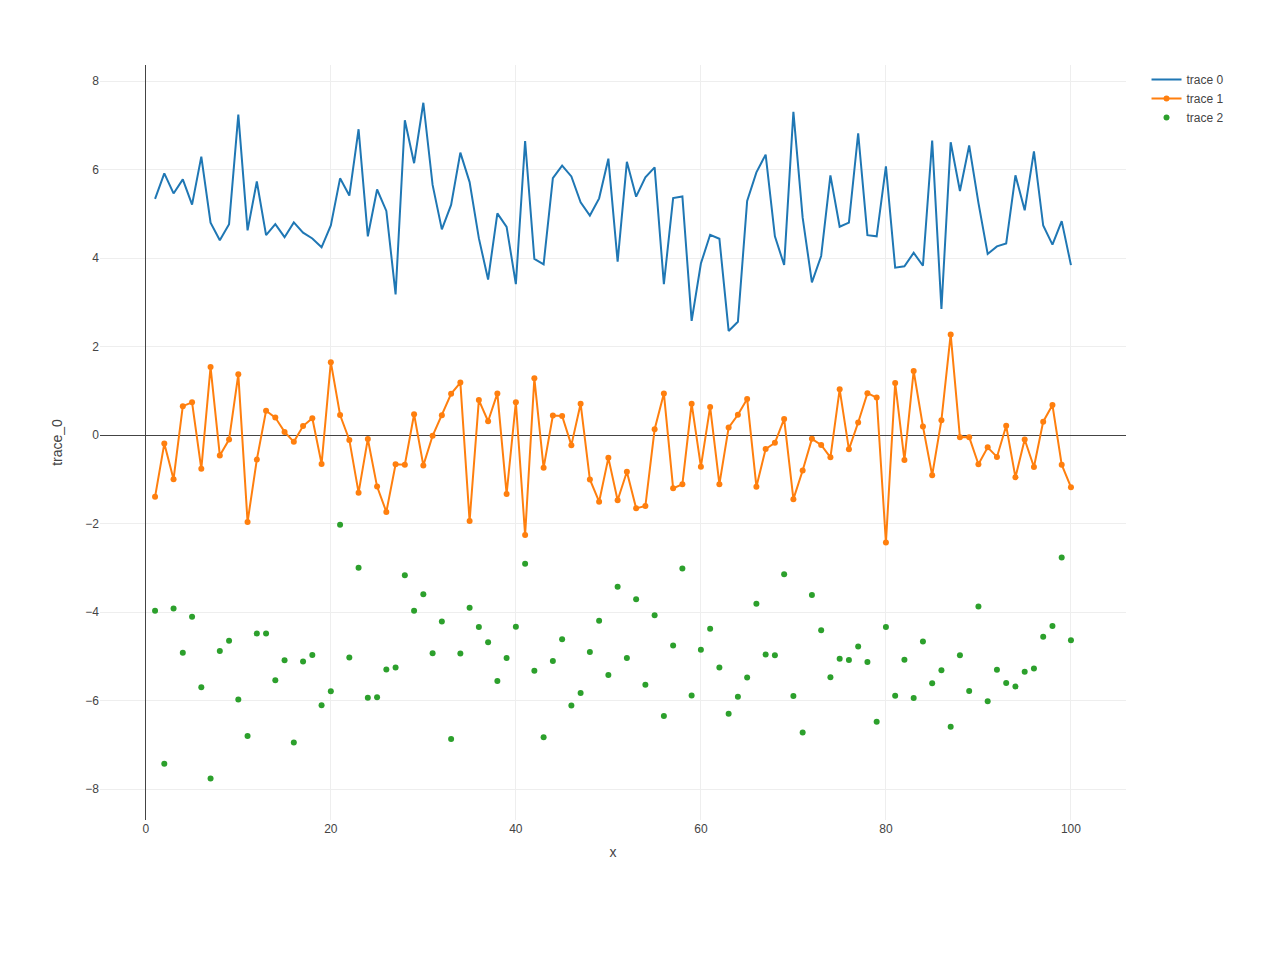
==== plotly.html @ 6e089a5d "last time" ====
<!DOCTYPE html>
<html>
<head>
<meta charset="utf-8" />
<title>plotly</title>
<script>(function() {
  // If window.HTMLWidgets is already defined, then use it; otherwise create a
  // new object. This allows preceding code to set options that affect the
  // initialization process (though none currently exist).
  window.HTMLWidgets = window.HTMLWidgets || {};

  // See if we're running in a viewer pane. If not, we're in a web browser.
  var viewerMode = window.HTMLWidgets.viewerMode =
      /\bviewer_pane=1\b/.test(window.location);

  // See if we're running in Shiny mode. If not, it's a static document.
  // Note that static widgets can appear in both Shiny and static modes, but
  // obviously, Shiny widgets can only appear in Shiny apps/documents.
  var shinyMode = window.HTMLWidgets.shinyMode =
      typeof(window.Shiny) !== "undefined" && !!window.Shiny.outputBindings;

  // We can't count on jQuery being available, so we implement our own
  // version if necessary.
  function querySelectorAll(scope, selector) {
    if (typeof(jQuery) !== "undefined" && scope instanceof jQuery) {
      return scope.find(selector);
    }
    if (scope.querySelectorAll) {
      return scope.querySelectorAll(selector);
    }
  }

  function asArray(value) {
    if (value === null)
      return [];
    if ($.isArray(value))
      return value;
    return [value];
  }

  // Implement jQuery's extend
  function extend(target /*, ... */) {
    if (arguments.length == 1) {
      return target;
    }
    for (var i = 1; i < arguments.length; i++) {
      var source = arguments[i];
      for (var prop in source) {
        if (source.hasOwnProperty(prop)) {
          target[prop] = source[prop];
        }
      }
    }
    return target;
  }

  // IE8 doesn't support Array.forEach.
  function forEach(values, callback, thisArg) {
    if (values.forEach) {
      values.forEach(callback, thisArg);
    } else {
      for (var i = 0; i < values.length; i++) {
        callback.call(thisArg, values[i], i, values);
      }
    }
  }

  // Replaces the specified method with the return value of funcSource.
  //
  // Note that funcSource should not BE the new method, it should be a function
  // that RETURNS the new method. funcSource receives a single argument that is
  // the overridden method, it can be called from the new method. The overridden
  // method can be called like a regular function, it has the target permanently
  // bound to it so "this" will work correctly.
  function overrideMethod(target, methodName, funcSource) {
    var superFunc = target[methodName] || function() {};
    var superFuncBound = function() {
      return superFunc.apply(target, arguments);
    };
    target[methodName] = funcSource(superFuncBound);
  }

  // Add a method to delegator that, when invoked, calls
  // delegatee.methodName. If there is no such method on
  // the delegatee, but there was one on delegator before
  // delegateMethod was called, then the original version
  // is invoked instead.
  // For example:
  //
  // var a = {
  //   method1: function() { console.log('a1'); }
  //   method2: function() { console.log('a2'); }
  // };
  // var b = {
  //   method1: function() { console.log('b1'); }
  // };
  // delegateMethod(a, b, "method1");
  // delegateMethod(a, b, "method2");
  // a.method1();
  // a.method2();
  //
  // The output would be "b1", "a2".
  function delegateMethod(delegator, delegatee, methodName) {
    var inherited = delegator[methodName];
    delegator[methodName] = function() {
      var target = delegatee;
      var method = delegatee[methodName];

      // The method doesn't exist on the delegatee. Instead,
      // call the method on the delegator, if it exists.
      if (!method) {
        target = delegator;
        method = inherited;
      }

      if (method) {
        return method.apply(target, arguments);
      }
    };
  }

  // Implement a vague facsimilie of jQuery's data method
  function elementData(el, name, value) {
    if (arguments.length == 2) {
      return el["htmlwidget_data_" + name];
    } else if (arguments.length == 3) {
      el["htmlwidget_data_" + name] = value;
      return el;
    } else {
      throw new Error("Wrong number of arguments for elementData: " +
        arguments.length);
    }
  }

  // http://stackoverflow.com/questions/3446170/escape-string-for-use-in-javascript-regex
  function escapeRegExp(str) {
    return str.replace(/[\-\[\]\/\{\}\(\)\*\+\?\.\\\^\$\|]/g, "\\$&");
  }

  function hasClass(el, className) {
    var re = new RegExp("\\b" + escapeRegExp(className) + "\\b");
    return re.test(el.className);
  }

  // elements - array (or array-like object) of HTML elements
  // className - class name to test for
  // include - if true, only return elements with given className;
  //   if false, only return elements *without* given className
  function filterByClass(elements, className, include) {
    var results = [];
    for (var i = 0; i < elements.length; i++) {
      if (hasClass(elements[i], className) == include)
        results.push(elements[i]);
    }
    return results;
  }

  function on(obj, eventName, func) {
    if (obj.addEventListener) {
      obj.addEventListener(eventName, func, false);
    } else if (obj.attachEvent) {
      obj.attachEvent(eventName, func);
    }
  }

  function off(obj, eventName, func) {
    if (obj.removeEventListener)
      obj.removeEventListener(eventName, func, false);
    else if (obj.detachEvent) {
      obj.detachEvent(eventName, func);
    }
  }

  // Translate array of values to top/right/bottom/left, as usual with
  // the "padding" CSS property
  // https://developer.mozilla.org/en-US/docs/Web/CSS/padding
  function unpackPadding(value) {
    if (typeof(value) === "number")
      value = [value];
    if (value.length === 1) {
      return {top: value[0], right: value[0], bottom: value[0], left: value[0]};
    }
    if (value.length === 2) {
      return {top: value[0], right: value[1], bottom: value[0], left: value[1]};
    }
    if (value.length === 3) {
      return {top: value[0], right: value[1], bottom: value[2], left: value[1]};
    }
    if (value.length === 4) {
      return {top: value[0], right: value[1], bottom: value[2], left: value[3]};
    }
  }

  // Convert an unpacked padding object to a CSS value
  function paddingToCss(paddingObj) {
    return paddingObj.top + "px " + paddingObj.right + "px " + paddingObj.bottom + "px " + paddingObj.left + "px";
  }

  // Makes a number suitable for CSS
  function px(x) {
    if (typeof(x) === "number")
      return x + "px";
    else
      return x;
  }

  // Retrieves runtime widget sizing information for an element.
  // The return value is either null, or an object with fill, padding,
  // defaultWidth, defaultHeight fields.
  function sizingPolicy(el) {
    var sizingEl = document.querySelector("script[data-for='" + el.id + "'][type='application/htmlwidget-sizing']");
    if (!sizingEl)
      return null;
    var sp = JSON.parse(sizingEl.textContent || sizingEl.text || "{}");
    if (viewerMode) {
      return sp.viewer;
    } else {
      return sp.browser;
    }
  }

  // @param tasks Array of strings (or falsy value, in which case no-op).
  //   Each element must be a valid JavaScript expression that yields a
  //   function. Or, can be an array of objects with "code" and "data"
  //   properties; in this case, the "code" property should be a string
  //   of JS that's an expr that yields a function, and "data" should be
  //   an object that will be added as an additional argument when that
  //   function is called.
  // @param target The object that will be "this" for each function
  //   execution.
  // @param args Array of arguments to be passed to the functions. (The
  //   same arguments will be passed to all functions.)
  function evalAndRun(tasks, target, args) {
    if (tasks) {
      forEach(tasks, function(task) {
        var theseArgs = args;
        if (typeof(task) === "object") {
          theseArgs = theseArgs.concat([task.data]);
          task = task.code;
        }
        var taskFunc = tryEval(task);
        if (typeof(taskFunc) !== "function") {
          throw new Error("Task must be a function! Source:\n" + task);
        }
        taskFunc.apply(target, theseArgs);
      });
    }
  }

  // Attempt eval() both with and without enclosing in parentheses.
  // Note that enclosing coerces a function declaration into
  // an expression that eval() can parse
  // (otherwise, a SyntaxError is thrown)
  function tryEval(code) {
    var result = null;
    try {
      result = eval(code);
    } catch(error) {
      if (!error instanceof SyntaxError) {
        throw error;
      }
      try {
        result = eval("(" + code + ")");
      } catch(e) {
        if (e instanceof SyntaxError) {
          throw error;
        } else {
          throw e;
        }
      }
    }
    return result;
  }

  function initSizing(el) {
    var sizing = sizingPolicy(el);
    if (!sizing)
      return;

    var cel = document.getElementById("htmlwidget_container");
    if (!cel)
      return;

    if (typeof(sizing.padding) !== "undefined") {
      document.body.style.margin = "0";
      document.body.style.padding = paddingToCss(unpackPadding(sizing.padding));
    }

    if (sizing.fill) {
      document.body.style.overflow = "hidden";
      document.body.style.width = "100%";
      document.body.style.height = "100%";
      document.documentElement.style.width = "100%";
      document.documentElement.style.height = "100%";
      if (cel) {
        cel.style.position = "absolute";
        var pad = unpackPadding(sizing.padding);
        cel.style.top = pad.top + "px";
        cel.style.right = pad.right + "px";
        cel.style.bottom = pad.bottom + "px";
        cel.style.left = pad.left + "px";
        el.style.width = "100%";
        el.style.height = "100%";
      }

      return {
        getWidth: function() { return cel.offsetWidth; },
        getHeight: function() { return cel.offsetHeight; }
      };

    } else {
      el.style.width = px(sizing.width);
      el.style.height = px(sizing.height);

      return {
        getWidth: function() { return el.offsetWidth; },
        getHeight: function() { return el.offsetHeight; }
      };
    }
  }

  // Default implementations for methods
  var defaults = {
    find: function(scope) {
      return querySelectorAll(scope, "." + this.name);
    },
    renderError: function(el, err) {
      var $el = $(el);

      this.clearError(el);

      // Add all these error classes, as Shiny does
      var errClass = "shiny-output-error";
      if (err.type !== null) {
        // use the classes of the error condition as CSS class names
        errClass = errClass + " " + $.map(asArray(err.type), function(type) {
          return errClass + "-" + type;
        }).join(" ");
      }
      errClass = errClass + " htmlwidgets-error";

      // Is el inline or block? If inline or inline-block, just display:none it
      // and add an inline error.
      var display = $el.css("display");
      $el.data("restore-display-mode", display);

      if (display === "inline" || display === "inline-block") {
        $el.hide();
        if (err.message !== "") {
          var errorSpan = $("<span>").addClass(errClass);
          errorSpan.text(err.message);
          $el.after(errorSpan);
        }
      } else if (display === "block") {
        // If block, add an error just after the el, set visibility:none on the
        // el, and position the error to be on top of the el.
        // Mark it with a unique ID and CSS class so we can remove it later.
        $el.css("visibility", "hidden");
        if (err.message !== "") {
          var errorDiv = $("<div>").addClass(errClass).css("position", "absolute")
            .css("top", el.offsetTop)
            .css("left", el.offsetLeft)
            // setting width can push out the page size, forcing otherwise
            // unnecessary scrollbars to appear and making it impossible for
            // the element to shrink; so use max-width instead
            .css("maxWidth", el.offsetWidth)
            .css("height", el.offsetHeight);
          errorDiv.text(err.message);
          $el.after(errorDiv);

          // Really dumb way to keep the size/position of the error in sync with
          // the parent element as the window is resized or whatever.
          var intId = setInterval(function() {
            if (!errorDiv[0].parentElement) {
              clearInterval(intId);
              return;
            }
            errorDiv
              .css("top", el.offsetTop)
              .css("left", el.offsetLeft)
              .css("maxWidth", el.offsetWidth)
              .css("height", el.offsetHeight);
          }, 500);
        }
      }
    },
    clearError: function(el) {
      var $el = $(el);
      var display = $el.data("restore-display-mode");
      $el.data("restore-display-mode", null);

      if (display === "inline" || display === "inline-block") {
        if (display)
          $el.css("display", display);
        $(el.nextSibling).filter(".htmlwidgets-error").remove();
      } else if (display === "block"){
        $el.css("visibility", "inherit");
        $(el.nextSibling).filter(".htmlwidgets-error").remove();
      }
    },
    sizing: {}
  };

  // Called by widget bindings to register a new type of widget. The definition
  // object can contain the following properties:
  // - name (required) - A string indicating the binding name, which will be
  //   used by default as the CSS classname to look for.
  // - initialize (optional) - A function(el) that will be called once per
  //   widget element; if a value is returned, it will be passed as the third
  //   value to renderValue.
  // - renderValue (required) - A function(el, data, initValue) that will be
  //   called with data. Static contexts will cause this to be called once per
  //   element; Shiny apps will cause this to be called multiple times per
  //   element, as the data changes.
  window.HTMLWidgets.widget = function(definition) {
    if (!definition.name) {
      throw new Error("Widget must have a name");
    }
    if (!definition.type) {
      throw new Error("Widget must have a type");
    }
    // Currently we only support output widgets
    if (definition.type !== "output") {
      throw new Error("Unrecognized widget type '" + definition.type + "'");
    }
    // TODO: Verify that .name is a valid CSS classname

    // Support new-style instance-bound definitions. Old-style class-bound
    // definitions have one widget "object" per widget per type/class of
    // widget; the renderValue and resize methods on such widget objects
    // take el and instance arguments, because the widget object can't
    // store them. New-style instance-bound definitions have one widget
    // object per widget instance; the definition that's passed in doesn't
    // provide renderValue or resize methods at all, just the single method
    //   factory(el, width, height)
    // which returns an object that has renderValue(x) and resize(w, h).
    // This enables a far more natural programming style for the widget
    // author, who can store per-instance state using either OO-style
    // instance fields or functional-style closure variables (I guess this
    // is in contrast to what can only be called C-style pseudo-OO which is
    // what we required before).
    if (definition.factory) {
      definition = createLegacyDefinitionAdapter(definition);
    }

    if (!definition.renderValue) {
      throw new Error("Widget must have a renderValue function");
    }

    // For static rendering (non-Shiny), use a simple widget registration
    // scheme. We also use this scheme for Shiny apps/documents that also
    // contain static widgets.
    window.HTMLWidgets.widgets = window.HTMLWidgets.widgets || [];
    // Merge defaults into the definition; don't mutate the original definition.
    var staticBinding = extend({}, defaults, definition);
    overrideMethod(staticBinding, "find", function(superfunc) {
      return function(scope) {
        var results = superfunc(scope);
        // Filter out Shiny outputs, we only want the static kind
        return filterByClass(results, "html-widget-output", false);
      };
    });
    window.HTMLWidgets.widgets.push(staticBinding);

    if (shinyMode) {
      // Shiny is running. Register the definition with an output binding.
      // The definition itself will not be the output binding, instead
      // we will make an output binding object that delegates to the
      // definition. This is because we foolishly used the same method
      // name (renderValue) for htmlwidgets definition and Shiny bindings
      // but they actually have quite different semantics (the Shiny
      // bindings receive data that includes lots of metadata that it
      // strips off before calling htmlwidgets renderValue). We can't
      // just ignore the difference because in some widgets it's helpful
      // to call this.renderValue() from inside of resize(), and if
      // we're not delegating, then that call will go to the Shiny
      // version instead of the htmlwidgets version.

      // Merge defaults with definition, without mutating either.
      var bindingDef = extend({}, defaults, definition);

      // This object will be our actual Shiny binding.
      var shinyBinding = new Shiny.OutputBinding();

      // With a few exceptions, we'll want to simply use the bindingDef's
      // version of methods if they are available, otherwise fall back to
      // Shiny's defaults. NOTE: If Shiny's output bindings gain additional
      // methods in the future, and we want them to be overrideable by
      // HTMLWidget binding definitions, then we'll need to add them to this
      // list.
      delegateMethod(shinyBinding, bindingDef, "getId");
      delegateMethod(shinyBinding, bindingDef, "onValueChange");
      delegateMethod(shinyBinding, bindingDef, "onValueError");
      delegateMethod(shinyBinding, bindingDef, "renderError");
      delegateMethod(shinyBinding, bindingDef, "clearError");
      delegateMethod(shinyBinding, bindingDef, "showProgress");

      // The find, renderValue, and resize are handled differently, because we
      // want to actually decorate the behavior of the bindingDef methods.

      shinyBinding.find = function(scope) {
        var results = bindingDef.find(scope);

        // Only return elements that are Shiny outputs, not static ones
        var dynamicResults = results.filter(".html-widget-output");

        // It's possible that whatever caused Shiny to think there might be
        // new dynamic outputs, also caused there to be new static outputs.
        // Since there might be lots of different htmlwidgets bindings, we
        // schedule execution for later--no need to staticRender multiple
        // times.
        if (results.length !== dynamicResults.length)
          scheduleStaticRender();

        return dynamicResults;
      };

      // Wrap renderValue to handle initialization, which unfortunately isn't
      // supported natively by Shiny at the time of this writing.

      shinyBinding.renderValue = function(el, data) {
        Shiny.renderDependencies(data.deps);
        // Resolve strings marked as javascript literals to objects
        if (!(data.evals instanceof Array)) data.evals = [data.evals];
        for (var i = 0; data.evals && i < data.evals.length; i++) {
          window.HTMLWidgets.evaluateStringMember(data.x, data.evals[i]);
        }
        if (!bindingDef.renderOnNullValue) {
          if (data.x === null) {
            el.style.visibility = "hidden";
            return;
          } else {
            el.style.visibility = "inherit";
          }
        }
        if (!elementData(el, "initialized")) {
          initSizing(el);

          elementData(el, "initialized", true);
          if (bindingDef.initialize) {
            var result = bindingDef.initialize(el, el.offsetWidth,
              el.offsetHeight);
            elementData(el, "init_result", result);
          }
        }
        bindingDef.renderValue(el, data.x, elementData(el, "init_result"));
        evalAndRun(data.jsHooks.render, elementData(el, "init_result"), [el, data.x]);
      };

      // Only override resize if bindingDef implements it
      if (bindingDef.resize) {
        shinyBinding.resize = function(el, width, height) {
          // Shiny can call resize before initialize/renderValue have been
          // called, which doesn't make sense for widgets.
          if (elementData(el, "initialized")) {
            bindingDef.resize(el, width, height, elementData(el, "init_result"));
          }
        };
      }

      Shiny.outputBindings.register(shinyBinding, bindingDef.name);
    }
  };

  var scheduleStaticRenderTimerId = null;
  function scheduleStaticRender() {
    if (!scheduleStaticRenderTimerId) {
      scheduleStaticRenderTimerId = setTimeout(function() {
        scheduleStaticRenderTimerId = null;
        window.HTMLWidgets.staticRender();
      }, 1);
    }
  }

  // Render static widgets after the document finishes loading
  // Statically render all elements that are of this widget's class
  window.HTMLWidgets.staticRender = function() {
    var bindings = window.HTMLWidgets.widgets || [];
    forEach(bindings, function(binding) {
      var matches = binding.find(document.documentElement);
      forEach(matches, function(el) {
        var sizeObj = initSizing(el, binding);

        if (hasClass(el, "html-widget-static-bound"))
          return;
        el.className = el.className + " html-widget-static-bound";

        var initResult;
        if (binding.initialize) {
          initResult = binding.initialize(el,
            sizeObj ? sizeObj.getWidth() : el.offsetWidth,
            sizeObj ? sizeObj.getHeight() : el.offsetHeight
          );
          elementData(el, "init_result", initResult);
        }

        if (binding.resize) {
          var lastSize = {
            w: sizeObj ? sizeObj.getWidth() : el.offsetWidth,
            h: sizeObj ? sizeObj.getHeight() : el.offsetHeight
          };
          var resizeHandler = function(e) {
            var size = {
              w: sizeObj ? sizeObj.getWidth() : el.offsetWidth,
              h: sizeObj ? sizeObj.getHeight() : el.offsetHeight
            };
            if (size.w === 0 && size.h === 0)
              return;
            if (size.w === lastSize.w && size.h === lastSize.h)
              return;
            lastSize = size;
            binding.resize(el, size.w, size.h, initResult);
          };

          on(window, "resize", resizeHandler);

          // This is needed for cases where we're running in a Shiny
          // app, but the widget itself is not a Shiny output, but
          // rather a simple static widget. One example of this is
          // an rmarkdown document that has runtime:shiny and widget
          // that isn't in a render function. Shiny only knows to
          // call resize handlers for Shiny outputs, not for static
          // widgets, so we do it ourselves.
          if (window.jQuery) {
            window.jQuery(document).on(
              "shown.htmlwidgets shown.bs.tab.htmlwidgets shown.bs.collapse.htmlwidgets",
              resizeHandler
            );
            window.jQuery(document).on(
              "hidden.htmlwidgets hidden.bs.tab.htmlwidgets hidden.bs.collapse.htmlwidgets",
              resizeHandler
            );
          }

          // This is needed for the specific case of ioslides, which
          // flips slides between display:none and display:block.
          // Ideally we would not have to have ioslide-specific code
          // here, but rather have ioslides raise a generic event,
          // but the rmarkdown package just went to CRAN so the
          // window to getting that fixed may be long.
          if (window.addEventListener) {
            // It's OK to limit this to window.addEventListener
            // browsers because ioslides itself only supports
            // such browsers.
            on(document, "slideenter", resizeHandler);
            on(document, "slideleave", resizeHandler);
          }
        }

        var scriptData = document.querySelector("script[data-for='" + el.id + "'][type='application/json']");
        if (scriptData) {
          var data = JSON.parse(scriptData.textContent || scriptData.text);
          // Resolve strings marked as javascript literals to objects
          if (!(data.evals instanceof Array)) data.evals = [data.evals];
          for (var k = 0; data.evals && k < data.evals.length; k++) {
            window.HTMLWidgets.evaluateStringMember(data.x, data.evals[k]);
          }
          binding.renderValue(el, data.x, initResult);
          evalAndRun(data.jsHooks.render, initResult, [el, data.x]);
        }
      });
    });

    invokePostRenderHandlers();
  }


  function has_jQuery3() {
    if (!window.jQuery) {
      return false;
    }
    var $version = window.jQuery.fn.jquery;
    var $major_version = parseInt($version.split(".")[0]);
    return $major_version >= 3;
  }

  /*
  / Shiny 1.4 bumped jQuery from 1.x to 3.x which means jQuery's
  / on-ready handler (i.e., $(fn)) is now asyncronous (i.e., it now
  / really means $(setTimeout(fn)).
  / https://jquery.com/upgrade-guide/3.0/#breaking-change-document-ready-handlers-are-now-asynchronous
  /
  / Since Shiny uses $() to schedule initShiny, shiny>=1.4 calls initShiny
  / one tick later than it did before, which means staticRender() is
  / called renderValue() earlier than (advanced) widget authors might be expecting.
  / https://github.com/rstudio/shiny/issues/2630
  /
  / For a concrete example, leaflet has some methods (e.g., updateBounds)
  / which reference Shiny methods registered in initShiny (e.g., setInputValue).
  / Since leaflet is privy to this life-cycle, it knows to use setTimeout() to
  / delay execution of those methods (until Shiny methods are ready)
  / https://github.com/rstudio/leaflet/blob/18ec981/javascript/src/index.js#L266-L268
  /
  / Ideally widget authors wouldn't need to use this setTimeout() hack that
  / leaflet uses to call Shiny methods on a staticRender(). In the long run,
  / the logic initShiny should be broken up so that method registration happens
  / right away, but binding happens later.
  */
  function maybeStaticRenderLater() {
    if (shinyMode && has_jQuery3()) {
      window.jQuery(window.HTMLWidgets.staticRender);
    } else {
      window.HTMLWidgets.staticRender();
    }
  }

  if (document.addEventListener) {
    document.addEventListener("DOMContentLoaded", function() {
      document.removeEventListener("DOMContentLoaded", arguments.callee, false);
      maybeStaticRenderLater();
    }, false);
  } else if (document.attachEvent) {
    document.attachEvent("onreadystatechange", function() {
      if (document.readyState === "complete") {
        document.detachEvent("onreadystatechange", arguments.callee);
        maybeStaticRenderLater();
      }
    });
  }


  window.HTMLWidgets.getAttachmentUrl = function(depname, key) {
    // If no key, default to the first item
    if (typeof(key) === "undefined")
      key = 1;

    var link = document.getElementById(depname + "-" + key + "-attachment");
    if (!link) {
      throw new Error("Attachment " + depname + "/" + key + " not found in document");
    }
    return link.getAttribute("href");
  };

  window.HTMLWidgets.dataframeToD3 = function(df) {
    var names = [];
    var length;
    for (var name in df) {
        if (df.hasOwnProperty(name))
            names.push(name);
        if (typeof(df[name]) !== "object" || typeof(df[name].length) === "undefined") {
            throw new Error("All fields must be arrays");
        } else if (typeof(length) !== "undefined" && length !== df[name].length) {
            throw new Error("All fields must be arrays of the same length");
        }
        length = df[name].length;
    }
    var results = [];
    var item;
    for (var row = 0; row < length; row++) {
        item = {};
        for (var col = 0; col < names.length; col++) {
            item[names[col]] = df[names[col]][row];
        }
        results.push(item);
    }
    return results;
  };

  window.HTMLWidgets.transposeArray2D = function(array) {
      if (array.length === 0) return array;
      var newArray = array[0].map(function(col, i) {
          return array.map(function(row) {
              return row[i]
          })
      });
      return newArray;
  };
  // Split value at splitChar, but allow splitChar to be escaped
  // using escapeChar. Any other characters escaped by escapeChar
  // will be included as usual (including escapeChar itself).
  function splitWithEscape(value, splitChar, escapeChar) {
    var results = [];
    var escapeMode = false;
    var currentResult = "";
    for (var pos = 0; pos < value.length; pos++) {
      if (!escapeMode) {
        if (value[pos] === splitChar) {
          results.push(currentResult);
          currentResult = "";
        } else if (value[pos] === escapeChar) {
          escapeMode = true;
        } else {
          currentResult += value[pos];
        }
      } else {
        currentResult += value[pos];
        escapeMode = false;
      }
    }
    if (currentResult !== "") {
      results.push(currentResult);
    }
    return results;
  }
  // Function authored by Yihui/JJ Allaire
  window.HTMLWidgets.evaluateStringMember = function(o, member) {
    var parts = splitWithEscape(member, '.', '\\');
    for (var i = 0, l = parts.length; i < l; i++) {
      var part = parts[i];
      // part may be a character or 'numeric' member name
      if (o !== null && typeof o === "object" && part in o) {
        if (i == (l - 1)) { // if we are at the end of the line then evalulate
          if (typeof o[part] === "string")
            o[part] = tryEval(o[part]);
        } else { // otherwise continue to next embedded object
          o = o[part];
        }
      }
    }
  };

  // Retrieve the HTMLWidget instance (i.e. the return value of an
  // HTMLWidget binding's initialize() or factory() function)
  // associated with an element, or null if none.
  window.HTMLWidgets.getInstance = function(el) {
    return elementData(el, "init_result");
  };

  // Finds the first element in the scope that matches the selector,
  // and returns the HTMLWidget instance (i.e. the return value of
  // an HTMLWidget binding's initialize() or factory() function)
  // associated with that element, if any. If no element matches the
  // selector, or the first matching element has no HTMLWidget
  // instance associated with it, then null is returned.
  //
  // The scope argument is optional, and defaults to window.document.
  window.HTMLWidgets.find = function(scope, selector) {
    if (arguments.length == 1) {
      selector = scope;
      scope = document;
    }

    var el = scope.querySelector(selector);
    if (el === null) {
      return null;
    } else {
      return window.HTMLWidgets.getInstance(el);
    }
  };

  // Finds all elements in the scope that match the selector, and
  // returns the HTMLWidget instances (i.e. the return values of
  // an HTMLWidget binding's initialize() or factory() function)
  // associated with the elements, in an array. If elements that
  // match the selector don't have an associated HTMLWidget
  // instance, the returned array will contain nulls.
  //
  // The scope argument is optional, and defaults to window.document.
  window.HTMLWidgets.findAll = function(scope, selector) {
    if (arguments.length == 1) {
      selector = scope;
      scope = document;
    }

    var nodes = scope.querySelectorAll(selector);
    var results = [];
    for (var i = 0; i < nodes.length; i++) {
      results.push(window.HTMLWidgets.getInstance(nodes[i]));
    }
    return results;
  };

  var postRenderHandlers = [];
  function invokePostRenderHandlers() {
    while (postRenderHandlers.length) {
      var handler = postRenderHandlers.shift();
      if (handler) {
        handler();
      }
    }
  }

  // Register the given callback function to be invoked after the
  // next time static widgets are rendered.
  window.HTMLWidgets.addPostRenderHandler = function(callback) {
    postRenderHandlers.push(callback);
  };

  // Takes a new-style instance-bound definition, and returns an
  // old-style class-bound definition. This saves us from having
  // to rewrite all the logic in this file to accomodate both
  // types of definitions.
  function createLegacyDefinitionAdapter(defn) {
    var result = {
      name: defn.name,
      type: defn.type,
      initialize: function(el, width, height) {
        return defn.factory(el, width, height);
      },
      renderValue: function(el, x, instance) {
        return instance.renderValue(x);
      },
      resize: function(el, width, height, instance) {
        return instance.resize(width, height);
      }
    };

    if (defn.find)
      result.find = defn.find;
    if (defn.renderError)
      result.renderError = defn.renderError;
    if (defn.clearError)
      result.clearError = defn.clearError;

    return result;
  }
})();

</script>
<script>
HTMLWidgets.widget({
  name: "plotly",
  type: "output",

  initialize: function(el, width, height) {
    return {};
  },

  resize: function(el, width, height, instance) {
    if (instance.autosize) {
      var width = instance.width || width;
      var height = instance.height || height;
      Plotly.relayout(el.id, {width: width, height: height});
    }
  },  
  
  renderValue: function(el, x, instance) {
    
    // Plotly.relayout() mutates the plot input object, so make sure to 
    // keep a reference to the user-supplied width/height *before*
    // we call Plotly.plot();
    var lay = x.layout || {};
    instance.width = lay.width;
    instance.height = lay.height;
    instance.autosize = lay.autosize || true;
    
    /* 
    / 'inform the world' about highlighting options this is so other
    / crosstalk libraries have a chance to respond to special settings 
    / such as persistent selection. 
    / AFAIK, leaflet is the only library with such intergration
    / https://github.com/rstudio/leaflet/pull/346/files#diff-ad0c2d51ce5fdf8c90c7395b102f4265R154
    */
    var ctConfig = crosstalk.var('plotlyCrosstalkOpts').set(x.highlight);
      
    if (typeof(window) !== "undefined") {
      // make sure plots don't get created outside the network (for on-prem)
      window.PLOTLYENV = window.PLOTLYENV || {};
      window.PLOTLYENV.BASE_URL = x.base_url;
      
      // Enable persistent selection when shift key is down
      // https://stackoverflow.com/questions/1828613/check-if-a-key-is-down
      var persistOnShift = function(e) {
        if (!e) window.event;
        if (e.shiftKey) { 
          x.highlight.persistent = true; 
          x.highlight.persistentShift = true;
        } else {
          x.highlight.persistent = false; 
          x.highlight.persistentShift = false;
        }
      };
      
      // Only relevant if we haven't forced persistent mode at command line
      if (!x.highlight.persistent) {
        window.onmousemove = persistOnShift;
      }
    }

    var graphDiv = document.getElementById(el.id);
    
    // TODO: move the control panel injection strategy inside here...
    HTMLWidgets.addPostRenderHandler(function() {
      
      // lower the z-index of the modebar to prevent it from highjacking hover
      // (TODO: do this via CSS?)
      // https://github.com/ropensci/plotly/issues/956
      // https://www.w3schools.com/jsref/prop_style_zindex.asp
      var modebars = document.querySelectorAll(".js-plotly-plot .plotly .modebar");
      for (var i = 0; i < modebars.length; i++) {
        modebars[i].style.zIndex = 1;
      }
    });
      
      // inject a "control panel" holding selectize/dynamic color widget(s)
    if (x.selectize || x.highlight.dynamic && !instance.plotly) {
      var flex = document.createElement("div");
      flex.class = "plotly-crosstalk-control-panel";
      flex.style = "display: flex; flex-wrap: wrap";
      
      // inject the colourpicker HTML container into the flexbox
      if (x.highlight.dynamic) {
        var pickerDiv = document.createElement("div");
        
        var pickerInput = document.createElement("input");
        pickerInput.id = el.id + "-colourpicker";
        pickerInput.placeholder = "asdasd";
        
        var pickerLabel = document.createElement("label");
        pickerLabel.for = pickerInput.id;
        pickerLabel.innerHTML = "Brush color&nbsp;&nbsp;";
        
        pickerDiv.appendChild(pickerLabel);
        pickerDiv.appendChild(pickerInput);
        flex.appendChild(pickerDiv);
      }
      
      // inject selectize HTML containers (one for every crosstalk group)
      if (x.selectize) {
        var ids = Object.keys(x.selectize);
        
        for (var i = 0; i < ids.length; i++) {
          var container = document.createElement("div");
          container.id = ids[i];
          container.style = "width: 80%; height: 10%";
          container.class = "form-group crosstalk-input-plotly-highlight";
          
          var label = document.createElement("label");
          label.for = ids[i];
          label.innerHTML = x.selectize[ids[i]].group;
          label.class = "control-label";
          
          var selectDiv = document.createElement("div");
          var select = document.createElement("select");
          select.multiple = true;
          
          selectDiv.appendChild(select);
          container.appendChild(label);
          container.appendChild(selectDiv);
          flex.appendChild(container);
        }
      }
      
      // finally, insert the flexbox inside the htmlwidget container,
      // but before the plotly graph div
      graphDiv.parentElement.insertBefore(flex, graphDiv);
      
      if (x.highlight.dynamic) {
        var picker = $("#" + pickerInput.id);
        var colors = x.highlight.color || [];
        // TODO: let users specify options?
        var opts = {
          value: colors[0],
          showColour: "both",
          palette: "limited",
          allowedCols: colors.join(" "),
          width: "20%",
          height: "10%"
        };
        picker.colourpicker({changeDelay: 0});
        picker.colourpicker("settings", opts);
        picker.colourpicker("value", opts.value);
        // inform crosstalk about a change in the current selection colour
        var grps = x.highlight.ctGroups || [];
        for (var i = 0; i < grps.length; i++) {
          crosstalk.group(grps[i]).var('plotlySelectionColour')
            .set(picker.colourpicker('value'));
        }
        picker.on("change", function() {
          for (var i = 0; i < grps.length; i++) {
            crosstalk.group(grps[i]).var('plotlySelectionColour')
              .set(picker.colourpicker('value'));
          }
        });
      }
    }
    
    // if no plot exists yet, create one with a particular configuration
    if (!instance.plotly) {
      
      var plot = Plotly.plot(graphDiv, x);
      instance.plotly = true;
      
    } else {
      
      // this is essentially equivalent to Plotly.newPlot(), but avoids creating 
      // a new webgl context
      // https://github.com/plotly/plotly.js/blob/2b24f9def901831e61282076cf3f835598d56f0e/src/plot_api/plot_api.js#L531-L532

      // TODO: restore crosstalk selections?
      Plotly.purge(graphDiv);
      // TODO: why is this necessary to get crosstalk working?
      graphDiv.data = undefined;
      graphDiv.layout = undefined;
      var plot = Plotly.plot(graphDiv, x);
    }
    
    // Trigger plotly.js calls defined via `plotlyProxy()`
    plot.then(function() {
      if (HTMLWidgets.shinyMode) {
        Shiny.addCustomMessageHandler("plotly-calls", function(msg) {
          var gd = document.getElementById(msg.id);
          if (!gd) {
            throw new Error("Couldn't find plotly graph with id: " + msg.id);
          }
          // This isn't an official plotly.js method, but it's the only current way to 
          // change just the configuration of a plot 
          // https://community.plot.ly/t/update-config-function/9057
          if (msg.method == "reconfig") {
            Plotly.react(gd, gd.data, gd.layout, msg.args);
            return;
          }
          if (!Plotly[msg.method]) {
            throw new Error("Unknown method " + msg.method);
          }
          var args = [gd].concat(msg.args);
          Plotly[msg.method].apply(null, args);
        });
      }
      
      // plotly's mapbox API doesn't currently support setting bounding boxes
      // https://www.mapbox.com/mapbox-gl-js/example/fitbounds/
      // so we do this manually...
      // TODO: make sure this triggers on a redraw and relayout as well as on initial draw
      var mapboxIDs = graphDiv._fullLayout._subplots.mapbox || [];
      for (var i = 0; i < mapboxIDs.length; i++) {
        var id = mapboxIDs[i];
        var mapOpts = x.layout[id] || {};
        var args = mapOpts._fitBounds || {};
        if (!args) {
          continue;
        }
        var mapObj = graphDiv._fullLayout[id]._subplot.map;
        mapObj.fitBounds(args.bounds, args.options);
      }
      
    });
    
    // Attach attributes (e.g., "key", "z") to plotly event data
    function eventDataWithKey(eventData) {
      if (eventData === undefined || !eventData.hasOwnProperty("points")) {
        return null;
      }
      return eventData.points.map(function(pt) {
        var obj = {
          curveNumber: pt.curveNumber, 
          pointNumber: pt.pointNumber, 
          x: pt.x,
          y: pt.y
        };
        
        // If 'z' is reported with the event data, then use it!
        if (pt.hasOwnProperty("z")) {
          obj.z = pt.z;
        }
        
        if (pt.hasOwnProperty("customdata")) {
          obj.customdata = pt.customdata;
        }
        
        /* 
          TL;DR: (I think) we have to select the graph div (again) to attach keys...
          
          Why? Remember that crosstalk will dynamically add/delete traces 
          (see traceManager.prototype.updateSelection() below)
          For this reason, we can't simply grab keys from x.data (like we did previously)
          Moreover, we can't use _fullData, since that doesn't include 
          unofficial attributes. It's true that click/hover events fire with 
          pt.data, but drag events don't...
        */
        var gd = document.getElementById(el.id);
        var trace = gd.data[pt.curveNumber];
        
        if (!trace._isSimpleKey) {
          var attrsToAttach = ["key"];
        } else {
          // simple keys fire the whole key
          obj.key = trace.key;
          var attrsToAttach = [];
        }
        
        for (var i = 0; i < attrsToAttach.length; i++) {
          var attr = trace[attrsToAttach[i]];
          if (Array.isArray(attr)) {
            if (typeof pt.pointNumber === "number") {
              obj[attrsToAttach[i]] = attr[pt.pointNumber];
            } else if (Array.isArray(pt.pointNumber)) {
              obj[attrsToAttach[i]] = attr[pt.pointNumber[0]][pt.pointNumber[1]];
            } else if (Array.isArray(pt.pointNumbers)) {
              obj[attrsToAttach[i]] = pt.pointNumbers.map(function(idx) { return attr[idx]; });
            }
          }
        }
        return obj;
      });
    }
    
    
    var legendEventData = function(d) {
      // if legendgroup is not relevant just return the trace
      var trace = d.data[d.curveNumber];
      if (!trace.legendgroup) return trace;
      
      // if legendgroup was specified, return all traces that match the group
      var legendgrps = d.data.map(function(trace){ return trace.legendgroup; });
      var traces = [];
      for (i = 0; i < legendgrps.length; i++) {
        if (legendgrps[i] == trace.legendgroup) {
          traces.push(d.data[i]);
        }
      }
      
      return traces;
    };

    
    // send user input event data to shiny
    if (HTMLWidgets.shinyMode && Shiny.setInputValue) {
      
      // Some events clear other input values
      // TODO: always register these?
      var eventClearMap = {
        plotly_deselect: ["plotly_selected", "plotly_selecting", "plotly_brushed", "plotly_brushing", "plotly_click"],
        plotly_unhover: ["plotly_hover"],
        plotly_doubleclick: ["plotly_click"]
      };
    
      Object.keys(eventClearMap).map(function(evt) {
        graphDiv.on(evt, function() {
          var inputsToClear = eventClearMap[evt];
          inputsToClear.map(function(input) {
            Shiny.setInputValue(input + "-" + x.source, null, {priority: "event"});
          });
        });
      });
      
      var eventDataFunctionMap = {
        plotly_click: eventDataWithKey,
        plotly_sunburstclick: eventDataWithKey,
        plotly_hover: eventDataWithKey,
        plotly_unhover: eventDataWithKey,
        // If 'plotly_selected' has already been fired, and you click
        // on the plot afterwards, this event fires `undefined`?!?
        // That might be considered a plotly.js bug, but it doesn't make 
        // sense for this input change to occur if `d` is falsy because,
        // even in the empty selection case, `d` is truthy (an object),
        // and the 'plotly_deselect' event will reset this input
        plotly_selected: function(d) { if (d) { return eventDataWithKey(d); } },
        plotly_selecting: function(d) { if (d) { return eventDataWithKey(d); } },
        plotly_brushed: function(d) {
          if (d) { return d.range ? d.range : d.lassoPoints; }
        },
        plotly_brushing: function(d) {
          if (d) { return d.range ? d.range : d.lassoPoints; }
        },
        plotly_legendclick: legendEventData,
        plotly_legenddoubleclick: legendEventData,
        plotly_clickannotation: function(d) { return d.fullAnnotation }
      };
      
      var registerShinyValue = function(event) {
        var eventDataPreProcessor = eventDataFunctionMap[event] || function(d) { return d ? d : el.id };
        // some events are unique to the R package
        var plotlyJSevent = (event == "plotly_brushed") ? "plotly_selected" : (event == "plotly_brushing") ? "plotly_selecting" : event;
        // register the event
        graphDiv.on(plotlyJSevent, function(d) {
          Shiny.setInputValue(
            event + "-" + x.source,
            JSON.stringify(eventDataPreProcessor(d)),
            {priority: "event"}
          );
        });
      }
    
      var shinyEvents = x.shinyEvents || [];
      shinyEvents.map(registerShinyValue);
    }
    
    // Given an array of {curveNumber: x, pointNumber: y} objects,
    // return a hash of {
    //   set1: {value: [key1, key2, ...], _isSimpleKey: false}, 
    //   set2: {value: [key3, key4, ...], _isSimpleKey: false}
    // }
    function pointsToKeys(points) {
      var keysBySet = {};
      for (var i = 0; i < points.length; i++) {
        
        var trace = graphDiv.data[points[i].curveNumber];
        if (!trace.key || !trace.set) {
          continue;
        }
        
        // set defaults for this keySet
        // note that we don't track the nested property (yet) since we always 
        // emit the union -- http://cpsievert.github.io/talks/20161212b/#21
        keysBySet[trace.set] = keysBySet[trace.set] || {
          value: [],
          _isSimpleKey: trace._isSimpleKey
        };
        
        // Use pointNumber by default, but aggregated traces should emit pointNumbers
        var ptNum = points[i].pointNumber;
        var hasPtNum = typeof ptNum === "number";
        var ptNum = hasPtNum ? ptNum : points[i].pointNumbers;
        
        // selecting a point of a "simple" trace means: select the 
        // entire key attached to this trace, which is useful for,
        // say clicking on a fitted line to select corresponding observations 
        var key = trace._isSimpleKey ? trace.key : Array.isArray(ptNum) ? ptNum.map(function(idx) { return trace.key[idx]; }) : trace.key[ptNum];
        // http://stackoverflow.com/questions/10865025/merge-flatten-an-array-of-arrays-in-javascript
        var keyFlat = trace._isNestedKey ? [].concat.apply([], key) : key;
        
        // TODO: better to only add new values?
        keysBySet[trace.set].value = keysBySet[trace.set].value.concat(keyFlat);
      }
      
      return keysBySet;
    }
    
    
    x.highlight.color = x.highlight.color || [];
    // make sure highlight color is an array
    if (!Array.isArray(x.highlight.color)) {
      x.highlight.color = [x.highlight.color];
    }

    var traceManager = new TraceManager(graphDiv, x.highlight);

    // Gather all *unique* sets.
    var allSets = [];
    for (var curveIdx = 0; curveIdx < x.data.length; curveIdx++) {
      var newSet = x.data[curveIdx].set;
      if (newSet) {
        if (allSets.indexOf(newSet) === -1) {
          allSets.push(newSet);
        }
      }
    }

    // register event listeners for all sets
    for (var i = 0; i < allSets.length; i++) {
      
      var set = allSets[i];
      var selection = new crosstalk.SelectionHandle(set);
      var filter = new crosstalk.FilterHandle(set);
      
      var filterChange = function(e) {
        removeBrush(el);
        traceManager.updateFilter(set, e.value);
      };
      filter.on("change", filterChange);
      
      
      var selectionChange = function(e) {
        
        // Workaround for 'plotly_selected' now firing previously selected
        // points (in addition to new ones) when holding shift key. In our case,
        // we just want the new keys 
        if (x.highlight.on === "plotly_selected" && x.highlight.persistentShift) {
          // https://stackoverflow.com/questions/1187518/how-to-get-the-difference-between-two-arrays-in-javascript
          Array.prototype.diff = function(a) {
              return this.filter(function(i) {return a.indexOf(i) < 0;});
          };
          e.value = e.value.diff(e.oldValue);
        }
        
        // array of "event objects" tracking the selection history
        // this is used to avoid adding redundant selections
        var selectionHistory = crosstalk.var("plotlySelectionHistory").get() || [];
        
        // Construct an event object "defining" the current event. 
        var event = {
          receiverID: traceManager.gd.id,
          plotlySelectionColour: crosstalk.group(set).var("plotlySelectionColour").get()
        };
        event[set] = e.value;
        // TODO: is there a smarter way to check object equality?
        if (selectionHistory.length > 0) {
          var ev = JSON.stringify(event);
          for (var i = 0; i < selectionHistory.length; i++) {
            var sel = JSON.stringify(selectionHistory[i]);
            if (sel == ev) {
              return;
            }
          }
        }
        
        // accumulate history for persistent selection
        if (!x.highlight.persistent) {
          selectionHistory = [event];
        } else {
          selectionHistory.push(event);
        }
        crosstalk.var("plotlySelectionHistory").set(selectionHistory);
        
        // do the actual updating of traces, frames, and the selectize widget
        traceManager.updateSelection(set, e.value);
        // https://github.com/selectize/selectize.js/blob/master/docs/api.md#methods_items
        if (x.selectize) {
          if (!x.highlight.persistent || e.value === null) {
            selectize.clear(true);
          }
          selectize.addItems(e.value, true);
          selectize.close();
        }
      }
      selection.on("change", selectionChange);
      
      // Set a crosstalk variable selection value, triggering an update
      var turnOn = function(e) {
        if (e) {
          var selectedKeys = pointsToKeys(e.points);
          // Keys are group names, values are array of selected keys from group.
          for (var set in selectedKeys) {
            if (selectedKeys.hasOwnProperty(set)) {
              selection.set(selectedKeys[set].value, {sender: el});
            }
          }
        }
      };
      if (x.highlight.debounce > 0) {
        turnOn = debounce(turnOn, x.highlight.debounce);
      }
      graphDiv.on(x.highlight.on, turnOn);
      
      graphDiv.on(x.highlight.off, function turnOff(e) {
        // remove any visual clues
        removeBrush(el);
        // remove any selection history
        crosstalk.var("plotlySelectionHistory").set(null);
        // trigger the actual removal of selection traces
        selection.set(null, {sender: el});
      });
          
      // register a callback for selectize so that there is bi-directional
      // communication between the widget and direct manipulation events
      if (x.selectize) {
        var selectizeID = Object.keys(x.selectize)[i];
        var items = x.selectize[selectizeID].items;
        var first = [{value: "", label: "(All)"}];
        var opts = {
          options: first.concat(items),
          searchField: "label",
          valueField: "value",
          labelField: "label",
          maxItems: 50
        };
        var select = $("#" + selectizeID).find("select")[0];
        var selectize = $(select).selectize(opts)[0].selectize;
        // NOTE: this callback is triggered when *directly* altering 
        // dropdown items
        selectize.on("change", function() {
          var currentItems = traceManager.groupSelections[set] || [];
          if (!x.highlight.persistent) {
            removeBrush(el);
            for (var i = 0; i < currentItems.length; i++) {
              selectize.removeItem(currentItems[i], true);
            }
          }
          var newItems = selectize.items.filter(function(idx) { 
            return currentItems.indexOf(idx) < 0;
          });
          if (newItems.length > 0) {
            traceManager.updateSelection(set, newItems);
          } else {
            // Item has been removed...
            // TODO: this logic won't work for dynamically changing palette 
            traceManager.updateSelection(set, null);
            traceManager.updateSelection(set, selectize.items);
          }
        });
      }
    } // end of selectionChange
    
  } // end of renderValue
}); // end of widget definition

/**
 * @param graphDiv The Plotly graph div
 * @param highlight An object with options for updating selection(s)
 */
function TraceManager(graphDiv, highlight) {
  // The Plotly graph div
  this.gd = graphDiv;

  // Preserve the original data.
  // TODO: try using Lib.extendFlat() as done in  
  // https://github.com/plotly/plotly.js/pull/1136 
  this.origData = JSON.parse(JSON.stringify(graphDiv.data));
  
  // avoid doing this over and over
  this.origOpacity = [];
  for (var i = 0; i < this.origData.length; i++) {
    this.origOpacity[i] = this.origData[i].opacity === 0 ? 0 : (this.origData[i].opacity || 1);
  }

  // key: group name, value: null or array of keys representing the
  // most recently received selection for that group.
  this.groupSelections = {};
  
  // selection parameters (e.g., transient versus persistent selection)
  this.highlight = highlight;
}

TraceManager.prototype.close = function() {
  // TODO: Unhook all event handlers
};

TraceManager.prototype.updateFilter = function(group, keys) {

  if (typeof(keys) === "undefined" || keys === null) {
    
    this.gd.data = JSON.parse(JSON.stringify(this.origData));
    
  } else {
  
    var traces = [];
    for (var i = 0; i < this.origData.length; i++) {
      var trace = this.origData[i];
      if (!trace.key || trace.set !== group) {
        continue;
      }
      var matchFunc = getMatchFunc(trace);
      var matches = matchFunc(trace.key, keys);
      
      if (matches.length > 0) {
        if (!trace._isSimpleKey) {
          // subsetArrayAttrs doesn't mutate trace (it makes a modified clone)
          trace = subsetArrayAttrs(trace, matches);
        }
        traces.push(trace);
      }
    }
  }
  
  this.gd.data = traces;
  Plotly.redraw(this.gd);
  
  // NOTE: we purposely do _not_ restore selection(s), since on filter,
  // axis likely will update, changing the pixel -> data mapping, leading 
  // to a likely mismatch in the brush outline and highlighted marks
  
};

TraceManager.prototype.updateSelection = function(group, keys) {
  
  if (keys !== null && !Array.isArray(keys)) {
    throw new Error("Invalid keys argument; null or array expected");
  }
  
  // if selection has been cleared, or if this is transient
  // selection, delete the "selection traces"
  var nNewTraces = this.gd.data.length - this.origData.length;
  if (keys === null || !this.highlight.persistent && nNewTraces > 0) {
    var tracesToRemove = [];
    for (var i = 0; i < this.gd.data.length; i++) {
      if (this.gd.data[i]._isCrosstalkTrace) tracesToRemove.push(i);
    }
    Plotly.deleteTraces(this.gd, tracesToRemove);
    this.groupSelections[group] = keys;
  } else {
    // add to the groupSelection, rather than overwriting it
    // TODO: can this be removed?
    this.groupSelections[group] = this.groupSelections[group] || [];
    for (var i = 0; i < keys.length; i++) {
      var k = keys[i];
      if (this.groupSelections[group].indexOf(k) < 0) {
        this.groupSelections[group].push(k);
      }
    }
  }
  
  if (keys === null) {
    
    Plotly.restyle(this.gd, {"opacity": this.origOpacity});
    
  } else if (keys.length >= 1) {
    
    // placeholder for new "selection traces"
    var traces = [];
    // this variable is set in R/highlight.R
    var selectionColour = crosstalk.group(group).var("plotlySelectionColour").get() || 
      this.highlight.color[0];

    for (var i = 0; i < this.origData.length; i++) {
      // TODO: try using Lib.extendFlat() as done in  
      // https://github.com/plotly/plotly.js/pull/1136 
      var trace = JSON.parse(JSON.stringify(this.gd.data[i]));
      if (!trace.key || trace.set !== group) {
        continue;
      }
      // Get sorted array of matching indices in trace.key
      var matchFunc = getMatchFunc(trace);
      var matches = matchFunc(trace.key, keys);
      
      if (matches.length > 0) {
        // If this is a "simple" key, that means select the entire trace
        if (!trace._isSimpleKey) {
          trace = subsetArrayAttrs(trace, matches);
        }
        // reach into the full trace object so we can properly reflect the 
        // selection attributes in every view
        var d = this.gd._fullData[i];
        
        /* 
        / Recursively inherit selection attributes from various sources, 
        / in order of preference:
        /  (1) official plotly.js selected attribute
        /  (2) highlight(selected = attrs_selected(...))
        */
        // TODO: it would be neat to have a dropdown to dynamically specify these!
        $.extend(true, trace, this.highlight.selected);
        
        // if it is defined, override color with the "dynamic brush color""
        if (d.marker) {
          trace.marker = trace.marker || {};
          trace.marker.color =  selectionColour || trace.marker.color || d.marker.color;
        }
        if (d.line) {
          trace.line = trace.line || {};
          trace.line.color =  selectionColour || trace.line.color || d.line.color;
        }
        if (d.textfont) {
          trace.textfont = trace.textfont || {};
          trace.textfont.color =  selectionColour || trace.textfont.color || d.textfont.color;
        }
        if (d.fillcolor) {
          // TODO: should selectionColour inherit alpha from the existing fillcolor?
          trace.fillcolor = selectionColour || trace.fillcolor || d.fillcolor;
        }
        // attach a sensible name/legendgroup
        trace.name = trace.name || keys.join("<br />");
        trace.legendgroup = trace.legendgroup || keys.join("<br />");
        
        // keep track of mapping between this new trace and the trace it targets
        // (necessary for updating frames to reflect the selection traces)
        trace._originalIndex = i;
        trace._newIndex = this.gd._fullData.length + traces.length;
        trace._isCrosstalkTrace = true;
        traces.push(trace);
      }
    }
    
    if (traces.length > 0) {
      
      Plotly.addTraces(this.gd, traces).then(function(gd) {
        // incrementally add selection traces to frames
        // (this is heavily inspired by Plotly.Plots.modifyFrames() 
        // in src/plots/plots.js)
        var _hash = gd._transitionData._frameHash;
        var _frames = gd._transitionData._frames || [];
        
        for (var i = 0; i < _frames.length; i++) {
          
          // add to _frames[i].traces *if* this frame references selected trace(s)
          var newIndices = [];
          for (var j = 0; j < traces.length; j++) {
            var tr = traces[j];
            if (_frames[i].traces.indexOf(tr._originalIndex) > -1) {
              newIndices.push(tr._newIndex);
              _frames[i].traces.push(tr._newIndex);
            }
          }
          
          // nothing to do...
          if (newIndices.length === 0) {
            continue;
          }
          
          var ctr = 0;
          var nFrameTraces = _frames[i].data.length;
          
          for (var j = 0; j < nFrameTraces; j++) {
            var frameTrace = _frames[i].data[j];
            if (!frameTrace.key || frameTrace.set !== group) {
              continue;
            }
            
            var matchFunc = getMatchFunc(frameTrace);
            var matches = matchFunc(frameTrace.key, keys);
            
            if (matches.length > 0) {
              if (!trace._isSimpleKey) {
                frameTrace = subsetArrayAttrs(frameTrace, matches);
              }
              var d = gd._fullData[newIndices[ctr]];
              if (d.marker) {
                frameTrace.marker = d.marker;
              }
              if (d.line) {
                frameTrace.line = d.line;
              }
              if (d.textfont) {
                frameTrace.textfont = d.textfont;
              }
              ctr = ctr + 1;
              _frames[i].data.push(frameTrace);
            }
          }
          
          // update gd._transitionData._frameHash
          _hash[_frames[i].name] = _frames[i];
        }
      
      });
      
      // dim traces that have a set matching the set of selection sets
      var tracesToDim = [],
          opacities = [],
          sets = Object.keys(this.groupSelections),
          n = this.origData.length;
          
      for (var i = 0; i < n; i++) {
        var opacity = this.origOpacity[i] || 1;
        // have we already dimmed this trace? Or is this even worth doing?
        if (opacity !== this.gd._fullData[i].opacity || this.highlight.opacityDim === 1) {
          continue;
        }
        // is this set an element of the set of selection sets?
        var matches = findMatches(sets, [this.gd.data[i].set]);
        if (matches.length) {
          tracesToDim.push(i);
          opacities.push(opacity * this.highlight.opacityDim);
        }
      }
      
      if (tracesToDim.length > 0) {
        Plotly.restyle(this.gd, {"opacity": opacities}, tracesToDim);
        // turn off the selected/unselected API
        Plotly.restyle(this.gd, {"selectedpoints": null});
      }
      
    }
    
  }
};

/* 
Note: in all of these match functions, we assume needleSet (i.e. the selected keys)
is a 1D (or flat) array. The real difference is the meaning of haystack.
findMatches() does the usual thing you'd expect for 
linked brushing on a scatterplot matrix. findSimpleMatches() returns a match iff 
haystack is a subset of the needleSet. findNestedMatches() returns 
*/

function getMatchFunc(trace) {
  return (trace._isNestedKey) ? findNestedMatches : 
    (trace._isSimpleKey) ? findSimpleMatches : findMatches;
}

// find matches for "flat" keys
function findMatches(haystack, needleSet) {
  var matches = [];
  haystack.forEach(function(obj, i) {
    if (obj === null || needleSet.indexOf(obj) >= 0) {
      matches.push(i);
    }
  });
  return matches;
}

// find matches for "simple" keys
function findSimpleMatches(haystack, needleSet) {
  var match = haystack.every(function(val) {
    return val === null || needleSet.indexOf(val) >= 0;
  });
  // yes, this doesn't make much sense other than conforming 
  // to the output type of the other match functions
  return (match) ? [0] : []
}

// find matches for a "nested" haystack (2D arrays)
function findNestedMatches(haystack, needleSet) {
  var matches = [];
  for (var i = 0; i < haystack.length; i++) {
    var hay = haystack[i];
    var match = hay.every(function(val) { 
      return val === null || needleSet.indexOf(val) >= 0; 
    });
    if (match) {
      matches.push(i);
    }
  }
  return matches;
}

function isPlainObject(obj) {
  return (
    Object.prototype.toString.call(obj) === '[object Object]' &&
    Object.getPrototypeOf(obj) === Object.prototype
  );
}

function subsetArrayAttrs(obj, indices) {
  var newObj = {};
  Object.keys(obj).forEach(function(k) {
    var val = obj[k];

    if (k.charAt(0) === "_") {
      newObj[k] = val;
    } else if (k === "transforms" && Array.isArray(val)) {
      newObj[k] = val.map(function(transform) {
        return subsetArrayAttrs(transform, indices);
      });
    } else if (k === "colorscale" && Array.isArray(val)) {
      newObj[k] = val;
    } else if (isPlainObject(val)) {
      newObj[k] = subsetArrayAttrs(val, indices);
    } else if (Array.isArray(val)) {
      newObj[k] = subsetArray(val, indices);
    } else {
      newObj[k] = val;
    }
  });
  return newObj;
}

function subsetArray(arr, indices) {
  var result = [];
  for (var i = 0; i < indices.length; i++) {
    result.push(arr[indices[i]]);
  }
  return result;
}

// Convenience function for removing plotly's brush 
function removeBrush(el) {
  var outlines = el.querySelectorAll(".select-outline");
  for (var i = 0; i < outlines.length; i++) {
    outlines[i].remove();
  }
}


// https://davidwalsh.name/javascript-debounce-function

// Returns a function, that, as long as it continues to be invoked, will not
// be triggered. The function will be called after it stops being called for
// N milliseconds. If `immediate` is passed, trigger the function on the
// leading edge, instead of the trailing.
function debounce(func, wait, immediate) {
	var timeout;
	return function() {
		var context = this, args = arguments;
		var later = function() {
			timeout = null;
			if (!immediate) func.apply(context, args);
		};
		var callNow = immediate && !timeout;
		clearTimeout(timeout);
		timeout = setTimeout(later, wait);
		if (callNow) func.apply(context, args);
	};
};
</script>
<script>(function(global){"use strict";var undefined=void 0;var MAX_ARRAY_LENGTH=1e5;function Type(v){switch(typeof v){case"undefined":return"undefined";case"boolean":return"boolean";case"number":return"number";case"string":return"string";default:return v===null?"null":"object"}}function Class(v){return Object.prototype.toString.call(v).replace(/^\[object *|\]$/g,"")}function IsCallable(o){return typeof o==="function"}function ToObject(v){if(v===null||v===undefined)throw TypeError();return Object(v)}function ToInt32(v){return v>>0}function ToUint32(v){return v>>>0}var LN2=Math.LN2,abs=Math.abs,floor=Math.floor,log=Math.log,max=Math.max,min=Math.min,pow=Math.pow,round=Math.round;(function(){var orig=Object.defineProperty;var dom_only=!function(){try{return Object.defineProperty({},"x",{})}catch(_){return false}}();if(!orig||dom_only){Object.defineProperty=function(o,prop,desc){if(orig)try{return orig(o,prop,desc)}catch(_){}if(o!==Object(o))throw TypeError("Object.defineProperty called on non-object");if(Object.prototype.__defineGetter__&&"get"in desc)Object.prototype.__defineGetter__.call(o,prop,desc.get);if(Object.prototype.__defineSetter__&&"set"in desc)Object.prototype.__defineSetter__.call(o,prop,desc.set);if("value"in desc)o[prop]=desc.value;return o}}})();function makeArrayAccessors(obj){if(obj.length>MAX_ARRAY_LENGTH)throw RangeError("Array too large for polyfill");function makeArrayAccessor(index){Object.defineProperty(obj,index,{get:function(){return obj._getter(index)},set:function(v){obj._setter(index,v)},enumerable:true,configurable:false})}var i;for(i=0;i<obj.length;i+=1){makeArrayAccessor(i)}}function as_signed(value,bits){var s=32-bits;return value<<s>>s}function as_unsigned(value,bits){var s=32-bits;return value<<s>>>s}function packI8(n){return[n&255]}function unpackI8(bytes){return as_signed(bytes[0],8)}function packU8(n){return[n&255]}function unpackU8(bytes){return as_unsigned(bytes[0],8)}function packU8Clamped(n){n=round(Number(n));return[n<0?0:n>255?255:n&255]}function packI16(n){return[n>>8&255,n&255]}function unpackI16(bytes){return as_signed(bytes[0]<<8|bytes[1],16)}function packU16(n){return[n>>8&255,n&255]}function unpackU16(bytes){return as_unsigned(bytes[0]<<8|bytes[1],16)}function packI32(n){return[n>>24&255,n>>16&255,n>>8&255,n&255]}function unpackI32(bytes){return as_signed(bytes[0]<<24|bytes[1]<<16|bytes[2]<<8|bytes[3],32)}function packU32(n){return[n>>24&255,n>>16&255,n>>8&255,n&255]}function unpackU32(bytes){return as_unsigned(bytes[0]<<24|bytes[1]<<16|bytes[2]<<8|bytes[3],32)}function packIEEE754(v,ebits,fbits){var bias=(1<<ebits-1)-1,s,e,f,ln,i,bits,str,bytes;function roundToEven(n){var w=floor(n),f=n-w;if(f<.5)return w;if(f>.5)return w+1;return w%2?w+1:w}if(v!==v){e=(1<<ebits)-1;f=pow(2,fbits-1);s=0}else if(v===Infinity||v===-Infinity){e=(1<<ebits)-1;f=0;s=v<0?1:0}else if(v===0){e=0;f=0;s=1/v===-Infinity?1:0}else{s=v<0;v=abs(v);if(v>=pow(2,1-bias)){e=min(floor(log(v)/LN2),1023);f=roundToEven(v/pow(2,e)*pow(2,fbits));if(f/pow(2,fbits)>=2){e=e+1;f=1}if(e>bias){e=(1<<ebits)-1;f=0}else{e=e+bias;f=f-pow(2,fbits)}}else{e=0;f=roundToEven(v/pow(2,1-bias-fbits))}}bits=[];for(i=fbits;i;i-=1){bits.push(f%2?1:0);f=floor(f/2)}for(i=ebits;i;i-=1){bits.push(e%2?1:0);e=floor(e/2)}bits.push(s?1:0);bits.reverse();str=bits.join("");bytes=[];while(str.length){bytes.push(parseInt(str.substring(0,8),2));str=str.substring(8)}return bytes}function unpackIEEE754(bytes,ebits,fbits){var bits=[],i,j,b,str,bias,s,e,f;for(i=bytes.length;i;i-=1){b=bytes[i-1];for(j=8;j;j-=1){bits.push(b%2?1:0);b=b>>1}}bits.reverse();str=bits.join("");bias=(1<<ebits-1)-1;s=parseInt(str.substring(0,1),2)?-1:1;e=parseInt(str.substring(1,1+ebits),2);f=parseInt(str.substring(1+ebits),2);if(e===(1<<ebits)-1){return f!==0?NaN:s*Infinity}else if(e>0){return s*pow(2,e-bias)*(1+f/pow(2,fbits))}else if(f!==0){return s*pow(2,-(bias-1))*(f/pow(2,fbits))}else{return s<0?-0:0}}function unpackF64(b){return unpackIEEE754(b,11,52)}function packF64(v){return packIEEE754(v,11,52)}function unpackF32(b){return unpackIEEE754(b,8,23)}function packF32(v){return packIEEE754(v,8,23)}(function(){function ArrayBuffer(length){length=ToInt32(length);if(length<0)throw RangeError("ArrayBuffer size is not a small enough positive integer.");Object.defineProperty(this,"byteLength",{value:length});Object.defineProperty(this,"_bytes",{value:Array(length)});for(var i=0;i<length;i+=1)this._bytes[i]=0}global.ArrayBuffer=global.ArrayBuffer||ArrayBuffer;function $TypedArray$(){if(!arguments.length||typeof arguments[0]!=="object"){return function(length){length=ToInt32(length);if(length<0)throw RangeError("length is not a small enough positive integer.");Object.defineProperty(this,"length",{value:length});Object.defineProperty(this,"byteLength",{value:length*this.BYTES_PER_ELEMENT});Object.defineProperty(this,"buffer",{value:new ArrayBuffer(this.byteLength)});Object.defineProperty(this,"byteOffset",{value:0})}.apply(this,arguments)}if(arguments.length>=1&&Type(arguments[0])==="object"&&arguments[0]instanceof $TypedArray$){return function(typedArray){if(this.constructor!==typedArray.constructor)throw TypeError();var byteLength=typedArray.length*this.BYTES_PER_ELEMENT;Object.defineProperty(this,"buffer",{value:new ArrayBuffer(byteLength)});Object.defineProperty(this,"byteLength",{value:byteLength});Object.defineProperty(this,"byteOffset",{value:0});Object.defineProperty(this,"length",{value:typedArray.length});for(var i=0;i<this.length;i+=1)this._setter(i,typedArray._getter(i))}.apply(this,arguments)}if(arguments.length>=1&&Type(arguments[0])==="object"&&!(arguments[0]instanceof $TypedArray$)&&!(arguments[0]instanceof ArrayBuffer||Class(arguments[0])==="ArrayBuffer")){return function(array){var byteLength=array.length*this.BYTES_PER_ELEMENT;Object.defineProperty(this,"buffer",{value:new ArrayBuffer(byteLength)});Object.defineProperty(this,"byteLength",{value:byteLength});Object.defineProperty(this,"byteOffset",{value:0});Object.defineProperty(this,"length",{value:array.length});for(var i=0;i<this.length;i+=1){var s=array[i];this._setter(i,Number(s))}}.apply(this,arguments)}if(arguments.length>=1&&Type(arguments[0])==="object"&&(arguments[0]instanceof ArrayBuffer||Class(arguments[0])==="ArrayBuffer")){return function(buffer,byteOffset,length){byteOffset=ToUint32(byteOffset);if(byteOffset>buffer.byteLength)throw RangeError("byteOffset out of range");if(byteOffset%this.BYTES_PER_ELEMENT)throw RangeError("buffer length minus the byteOffset is not a multiple of the element size.");if(length===undefined){var byteLength=buffer.byteLength-byteOffset;if(byteLength%this.BYTES_PER_ELEMENT)throw RangeError("length of buffer minus byteOffset not a multiple of the element size");length=byteLength/this.BYTES_PER_ELEMENT}else{length=ToUint32(length);byteLength=length*this.BYTES_PER_ELEMENT}if(byteOffset+byteLength>buffer.byteLength)throw RangeError("byteOffset and length reference an area beyond the end of the buffer");Object.defineProperty(this,"buffer",{value:buffer});Object.defineProperty(this,"byteLength",{value:byteLength});Object.defineProperty(this,"byteOffset",{value:byteOffset});Object.defineProperty(this,"length",{value:length})}.apply(this,arguments)}throw TypeError()}Object.defineProperty($TypedArray$,"from",{value:function(iterable){return new this(iterable)}});Object.defineProperty($TypedArray$,"of",{value:function(){return new this(arguments)}});var $TypedArrayPrototype$={};$TypedArray$.prototype=$TypedArrayPrototype$;Object.defineProperty($TypedArray$.prototype,"_getter",{value:function(index){if(arguments.length<1)throw SyntaxError("Not enough arguments");index=ToUint32(index);if(index>=this.length)return undefined;var bytes=[],i,o;for(i=0,o=this.byteOffset+index*this.BYTES_PER_ELEMENT;i<this.BYTES_PER_ELEMENT;i+=1,o+=1){bytes.push(this.buffer._bytes[o])}return this._unpack(bytes)}});Object.defineProperty($TypedArray$.prototype,"get",{value:$TypedArray$.prototype._getter});Object.defineProperty($TypedArray$.prototype,"_setter",{value:function(index,value){if(arguments.length<2)throw SyntaxError("Not enough arguments");index=ToUint32(index);if(index>=this.length)return;var bytes=this._pack(value),i,o;for(i=0,o=this.byteOffset+index*this.BYTES_PER_ELEMENT;i<this.BYTES_PER_ELEMENT;i+=1,o+=1){this.buffer._bytes[o]=bytes[i]}}});Object.defineProperty($TypedArray$.prototype,"constructor",{value:$TypedArray$});Object.defineProperty($TypedArray$.prototype,"copyWithin",{value:function(target,start){var end=arguments[2];var o=ToObject(this);var lenVal=o.length;var len=ToUint32(lenVal);len=max(len,0);var relativeTarget=ToInt32(target);var to;if(relativeTarget<0)to=max(len+relativeTarget,0);else to=min(relativeTarget,len);var relativeStart=ToInt32(start);var from;if(relativeStart<0)from=max(len+relativeStart,0);else from=min(relativeStart,len);var relativeEnd;if(end===undefined)relativeEnd=len;else relativeEnd=ToInt32(end);var final;if(relativeEnd<0)final=max(len+relativeEnd,0);else final=min(relativeEnd,len);var count=min(final-from,len-to);var direction;if(from<to&&to<from+count){direction=-1;from=from+count-1;to=to+count-1}else{direction=1}while(count>0){o._setter(to,o._getter(from));from=from+direction;to=to+direction;count=count-1}return o}});Object.defineProperty($TypedArray$.prototype,"every",{value:function(callbackfn){if(this===undefined||this===null)throw TypeError();var t=Object(this);var len=ToUint32(t.length);if(!IsCallable(callbackfn))throw TypeError();var thisArg=arguments[1];for(var i=0;i<len;i++){if(!callbackfn.call(thisArg,t._getter(i),i,t))return false}return true}});Object.defineProperty($TypedArray$.prototype,"fill",{value:function(value){var start=arguments[1],end=arguments[2];var o=ToObject(this);var lenVal=o.length;var len=ToUint32(lenVal);len=max(len,0);var relativeStart=ToInt32(start);var k;if(relativeStart<0)k=max(len+relativeStart,0);else k=min(relativeStart,len);var relativeEnd;if(end===undefined)relativeEnd=len;else relativeEnd=ToInt32(end);var final;if(relativeEnd<0)final=max(len+relativeEnd,0);else final=min(relativeEnd,len);while(k<final){o._setter(k,value);k+=1}return o}});Object.defineProperty($TypedArray$.prototype,"filter",{value:function(callbackfn){if(this===undefined||this===null)throw TypeError();var t=Object(this);var len=ToUint32(t.length);if(!IsCallable(callbackfn))throw TypeError();var res=[];var thisp=arguments[1];for(var i=0;i<len;i++){var val=t._getter(i);if(callbackfn.call(thisp,val,i,t))res.push(val)}return new this.constructor(res)}});Object.defineProperty($TypedArray$.prototype,"find",{value:function(predicate){var o=ToObject(this);var lenValue=o.length;var len=ToUint32(lenValue);if(!IsCallable(predicate))throw TypeError();var t=arguments.length>1?arguments[1]:undefined;var k=0;while(k<len){var kValue=o._getter(k);var testResult=predicate.call(t,kValue,k,o);if(Boolean(testResult))return kValue;++k}return undefined}});Object.defineProperty($TypedArray$.prototype,"findIndex",{value:function(predicate){var o=ToObject(this);var lenValue=o.length;var len=ToUint32(lenValue);if(!IsCallable(predicate))throw TypeError();var t=arguments.length>1?arguments[1]:undefined;var k=0;while(k<len){var kValue=o._getter(k);var testResult=predicate.call(t,kValue,k,o);if(Boolean(testResult))return k;++k}return-1}});Object.defineProperty($TypedArray$.prototype,"forEach",{value:function(callbackfn){if(this===undefined||this===null)throw TypeError();var t=Object(this);var len=ToUint32(t.length);if(!IsCallable(callbackfn))throw TypeError();var thisp=arguments[1];for(var i=0;i<len;i++)callbackfn.call(thisp,t._getter(i),i,t)}});Object.defineProperty($TypedArray$.prototype,"indexOf",{value:function(searchElement){if(this===undefined||this===null)throw TypeError();var t=Object(this);var len=ToUint32(t.length);if(len===0)return-1;var n=0;if(arguments.length>0){n=Number(arguments[1]);if(n!==n){n=0}else if(n!==0&&n!==1/0&&n!==-(1/0)){n=(n>0||-1)*floor(abs(n))}}if(n>=len)return-1;var k=n>=0?n:max(len-abs(n),0);for(;k<len;k++){if(t._getter(k)===searchElement){return k}}return-1}});Object.defineProperty($TypedArray$.prototype,"join",{value:function(separator){if(this===undefined||this===null)throw TypeError();var t=Object(this);var len=ToUint32(t.length);var tmp=Array(len);for(var i=0;i<len;++i)tmp[i]=t._getter(i);return tmp.join(separator===undefined?",":separator)}});Object.defineProperty($TypedArray$.prototype,"lastIndexOf",{value:function(searchElement){if(this===undefined||this===null)throw TypeError();var t=Object(this);var len=ToUint32(t.length);if(len===0)return-1;var n=len;if(arguments.length>1){n=Number(arguments[1]);if(n!==n){n=0}else if(n!==0&&n!==1/0&&n!==-(1/0)){n=(n>0||-1)*floor(abs(n))}}var k=n>=0?min(n,len-1):len-abs(n);for(;k>=0;k--){if(t._getter(k)===searchElement)return k}return-1}});Object.defineProperty($TypedArray$.prototype,"map",{value:function(callbackfn){if(this===undefined||this===null)throw TypeError();var t=Object(this);var len=ToUint32(t.length);if(!IsCallable(callbackfn))throw TypeError();var res=[];res.length=len;var thisp=arguments[1];for(var i=0;i<len;i++)res[i]=callbackfn.call(thisp,t._getter(i),i,t);return new this.constructor(res)}});Object.defineProperty($TypedArray$.prototype,"reduce",{value:function(callbackfn){if(this===undefined||this===null)throw TypeError();var t=Object(this);var len=ToUint32(t.length);if(!IsCallable(callbackfn))throw TypeError();if(len===0&&arguments.length===1)throw TypeError();var k=0;var accumulator;if(arguments.length>=2){accumulator=arguments[1]}else{accumulator=t._getter(k++)}while(k<len){accumulator=callbackfn.call(undefined,accumulator,t._getter(k),k,t);k++}return accumulator}});Object.defineProperty($TypedArray$.prototype,"reduceRight",{value:function(callbackfn){if(this===undefined||this===null)throw TypeError();var t=Object(this);var len=ToUint32(t.length);if(!IsCallable(callbackfn))throw TypeError();if(len===0&&arguments.length===1)throw TypeError();var k=len-1;var accumulator;if(arguments.length>=2){accumulator=arguments[1]}else{accumulator=t._getter(k--)}while(k>=0){accumulator=callbackfn.call(undefined,accumulator,t._getter(k),k,t);k--}return accumulator}});Object.defineProperty($TypedArray$.prototype,"reverse",{value:function(){if(this===undefined||this===null)throw TypeError();var t=Object(this);var len=ToUint32(t.length);var half=floor(len/2);for(var i=0,j=len-1;i<half;++i,--j){var tmp=t._getter(i);t._setter(i,t._getter(j));t._setter(j,tmp)}return t}});Object.defineProperty($TypedArray$.prototype,"set",{value:function(index,value){if(arguments.length<1)throw SyntaxError("Not enough arguments");var array,sequence,offset,len,i,s,d,byteOffset,byteLength,tmp;if(typeof arguments[0]==="object"&&arguments[0].constructor===this.constructor){array=arguments[0];offset=ToUint32(arguments[1]);if(offset+array.length>this.length){throw RangeError("Offset plus length of array is out of range")}byteOffset=this.byteOffset+offset*this.BYTES_PER_ELEMENT;byteLength=array.length*this.BYTES_PER_ELEMENT;if(array.buffer===this.buffer){tmp=[];for(i=0,s=array.byteOffset;i<byteLength;i+=1,s+=1){tmp[i]=array.buffer._bytes[s]}for(i=0,d=byteOffset;i<byteLength;i+=1,d+=1){this.buffer._bytes[d]=tmp[i]}}else{for(i=0,s=array.byteOffset,d=byteOffset;i<byteLength;i+=1,s+=1,d+=1){this.buffer._bytes[d]=array.buffer._bytes[s]}}}else if(typeof arguments[0]==="object"&&typeof arguments[0].length!=="undefined"){sequence=arguments[0];len=ToUint32(sequence.length);offset=ToUint32(arguments[1]);if(offset+len>this.length){throw RangeError("Offset plus length of array is out of range")}for(i=0;i<len;i+=1){s=sequence[i];this._setter(offset+i,Number(s))}}else{throw TypeError("Unexpected argument type(s)")}}});Object.defineProperty($TypedArray$.prototype,"slice",{value:function(start,end){var o=ToObject(this);var lenVal=o.length;var len=ToUint32(lenVal);var relativeStart=ToInt32(start);var k=relativeStart<0?max(len+relativeStart,0):min(relativeStart,len);var relativeEnd=end===undefined?len:ToInt32(end);var final=relativeEnd<0?max(len+relativeEnd,0):min(relativeEnd,len);var count=final-k;var c=o.constructor;var a=new c(count);var n=0;while(k<final){var kValue=o._getter(k);a._setter(n,kValue);++k;++n}return a}});Object.defineProperty($TypedArray$.prototype,"some",{value:function(callbackfn){if(this===undefined||this===null)throw TypeError();var t=Object(this);var len=ToUint32(t.length);if(!IsCallable(callbackfn))throw TypeError();var thisp=arguments[1];for(var i=0;i<len;i++){if(callbackfn.call(thisp,t._getter(i),i,t)){return true}}return false}});Object.defineProperty($TypedArray$.prototype,"sort",{value:function(comparefn){if(this===undefined||this===null)throw TypeError();var t=Object(this);var len=ToUint32(t.length);var tmp=Array(len);for(var i=0;i<len;++i)tmp[i]=t._getter(i);if(comparefn)tmp.sort(comparefn);else tmp.sort();for(i=0;i<len;++i)t._setter(i,tmp[i]);return t}});Object.defineProperty($TypedArray$.prototype,"subarray",{value:function(start,end){function clamp(v,min,max){return v<min?min:v>max?max:v}start=ToInt32(start);end=ToInt32(end);if(arguments.length<1){start=0}if(arguments.length<2){end=this.length}if(start<0){start=this.length+start}if(end<0){end=this.length+end}start=clamp(start,0,this.length);end=clamp(end,0,this.length);var len=end-start;if(len<0){len=0}return new this.constructor(this.buffer,this.byteOffset+start*this.BYTES_PER_ELEMENT,len)}});function makeTypedArray(elementSize,pack,unpack){var TypedArray=function(){Object.defineProperty(this,"constructor",{value:TypedArray});$TypedArray$.apply(this,arguments);makeArrayAccessors(this)};if("__proto__"in TypedArray){TypedArray.__proto__=$TypedArray$}else{TypedArray.from=$TypedArray$.from;TypedArray.of=$TypedArray$.of}TypedArray.BYTES_PER_ELEMENT=elementSize;var TypedArrayPrototype=function(){};TypedArrayPrototype.prototype=$TypedArrayPrototype$;TypedArray.prototype=new TypedArrayPrototype;Object.defineProperty(TypedArray.prototype,"BYTES_PER_ELEMENT",{value:elementSize});Object.defineProperty(TypedArray.prototype,"_pack",{value:pack});Object.defineProperty(TypedArray.prototype,"_unpack",{value:unpack});return TypedArray}var Int8Array=makeTypedArray(1,packI8,unpackI8);var Uint8Array=makeTypedArray(1,packU8,unpackU8);var Uint8ClampedArray=makeTypedArray(1,packU8Clamped,unpackU8);var Int16Array=makeTypedArray(2,packI16,unpackI16);var Uint16Array=makeTypedArray(2,packU16,unpackU16);var Int32Array=makeTypedArray(4,packI32,unpackI32);var Uint32Array=makeTypedArray(4,packU32,unpackU32);var Float32Array=makeTypedArray(4,packF32,unpackF32);var Float64Array=makeTypedArray(8,packF64,unpackF64);global.Int8Array=global.Int8Array||Int8Array;global.Uint8Array=global.Uint8Array||Uint8Array;global.Uint8ClampedArray=global.Uint8ClampedArray||Uint8ClampedArray;global.Int16Array=global.Int16Array||Int16Array;global.Uint16Array=global.Uint16Array||Uint16Array;global.Int32Array=global.Int32Array||Int32Array;global.Uint32Array=global.Uint32Array||Uint32Array;global.Float32Array=global.Float32Array||Float32Array;global.Float64Array=global.Float64Array||Float64Array})();(function(){function r(array,index){return IsCallable(array.get)?array.get(index):array[index]}var IS_BIG_ENDIAN=function(){var u16array=new Uint16Array([4660]),u8array=new Uint8Array(u16array.buffer);return r(u8array,0)===18}();function DataView(buffer,byteOffset,byteLength){if(!(buffer instanceof ArrayBuffer||Class(buffer)==="ArrayBuffer"))throw TypeError();byteOffset=ToUint32(byteOffset);if(byteOffset>buffer.byteLength)throw RangeError("byteOffset out of range");if(byteLength===undefined)byteLength=buffer.byteLength-byteOffset;else byteLength=ToUint32(byteLength);if(byteOffset+byteLength>buffer.byteLength)throw RangeError("byteOffset and length reference an area beyond the end of the buffer");Object.defineProperty(this,"buffer",{value:buffer});Object.defineProperty(this,"byteLength",{value:byteLength});Object.defineProperty(this,"byteOffset",{value:byteOffset})}function makeGetter(arrayType){return function GetViewValue(byteOffset,littleEndian){byteOffset=ToUint32(byteOffset);if(byteOffset+arrayType.BYTES_PER_ELEMENT>this.byteLength)throw RangeError("Array index out of range");byteOffset+=this.byteOffset;var uint8Array=new Uint8Array(this.buffer,byteOffset,arrayType.BYTES_PER_ELEMENT),bytes=[];for(var i=0;i<arrayType.BYTES_PER_ELEMENT;i+=1)bytes.push(r(uint8Array,i));if(Boolean(littleEndian)===Boolean(IS_BIG_ENDIAN))bytes.reverse();return r(new arrayType(new Uint8Array(bytes).buffer),0)}}Object.defineProperty(DataView.prototype,"getUint8",{value:makeGetter(Uint8Array)});Object.defineProperty(DataView.prototype,"getInt8",{value:makeGetter(Int8Array)});Object.defineProperty(DataView.prototype,"getUint16",{value:makeGetter(Uint16Array)});Object.defineProperty(DataView.prototype,"getInt16",{value:makeGetter(Int16Array)});Object.defineProperty(DataView.prototype,"getUint32",{value:makeGetter(Uint32Array)});Object.defineProperty(DataView.prototype,"getInt32",{value:makeGetter(Int32Array)});Object.defineProperty(DataView.prototype,"getFloat32",{value:makeGetter(Float32Array)});Object.defineProperty(DataView.prototype,"getFloat64",{value:makeGetter(Float64Array)});function makeSetter(arrayType){return function SetViewValue(byteOffset,value,littleEndian){byteOffset=ToUint32(byteOffset);if(byteOffset+arrayType.BYTES_PER_ELEMENT>this.byteLength)throw RangeError("Array index out of range");var typeArray=new arrayType([value]),byteArray=new Uint8Array(typeArray.buffer),bytes=[],i,byteView;for(i=0;i<arrayType.BYTES_PER_ELEMENT;i+=1)bytes.push(r(byteArray,i));if(Boolean(littleEndian)===Boolean(IS_BIG_ENDIAN))bytes.reverse();byteView=new Uint8Array(this.buffer,byteOffset,arrayType.BYTES_PER_ELEMENT);byteView.set(bytes)}}Object.defineProperty(DataView.prototype,"setUint8",{value:makeSetter(Uint8Array)});Object.defineProperty(DataView.prototype,"setInt8",{value:makeSetter(Int8Array)});Object.defineProperty(DataView.prototype,"setUint16",{value:makeSetter(Uint16Array)});Object.defineProperty(DataView.prototype,"setInt16",{value:makeSetter(Int16Array)});Object.defineProperty(DataView.prototype,"setUint32",{value:makeSetter(Uint32Array)});Object.defineProperty(DataView.prototype,"setInt32",{value:makeSetter(Int32Array)});Object.defineProperty(DataView.prototype,"setFloat32",{value:makeSetter(Float32Array)});Object.defineProperty(DataView.prototype,"setFloat64",{value:makeSetter(Float64Array)});global.DataView=global.DataView||DataView})()})(this);</script>
<script>/*! jQuery v1.11.3 | (c) 2005, 2015 jQuery Foundation, Inc. | jquery.org/license */
!function(a,b){"object"==typeof module&&"object"==typeof module.exports?module.exports=a.document?b(a,!0):function(a){if(!a.document)throw new Error("jQuery requires a window with a document");return b(a)}:b(a)}("undefined"!=typeof window?window:this,function(a,b){var c=[],d=c.slice,e=c.concat,f=c.push,g=c.indexOf,h={},i=h.toString,j=h.hasOwnProperty,k={},l="1.11.3",m=function(a,b){return new m.fn.init(a,b)},n=/^[\s\uFEFF\xA0]+|[\s\uFEFF\xA0]+$/g,o=/^-ms-/,p=/-([\da-z])/gi,q=function(a,b){return b.toUpperCase()};m.fn=m.prototype={jquery:l,constructor:m,selector:"",length:0,toArray:function(){return d.call(this)},get:function(a){return null!=a?0>a?this[a+this.length]:this[a]:d.call(this)},pushStack:function(a){var b=m.merge(this.constructor(),a);return b.prevObject=this,b.context=this.context,b},each:function(a,b){return m.each(this,a,b)},map:function(a){return this.pushStack(m.map(this,function(b,c){return a.call(b,c,b)}))},slice:function(){return this.pushStack(d.apply(this,arguments))},first:function(){return this.eq(0)},last:function(){return this.eq(-1)},eq:function(a){var b=this.length,c=+a+(0>a?b:0);return this.pushStack(c>=0&&b>c?[this[c]]:[])},end:function(){return this.prevObject||this.constructor(null)},push:f,sort:c.sort,splice:c.splice},m.extend=m.fn.extend=function(){var a,b,c,d,e,f,g=arguments[0]||{},h=1,i=arguments.length,j=!1;for("boolean"==typeof g&&(j=g,g=arguments[h]||{},h++),"object"==typeof g||m.isFunction(g)||(g={}),h===i&&(g=this,h--);i>h;h++)if(null!=(e=arguments[h]))for(d in e)a=g[d],c=e[d],g!==c&&(j&&c&&(m.isPlainObject(c)||(b=m.isArray(c)))?(b?(b=!1,f=a&&m.isArray(a)?a:[]):f=a&&m.isPlainObject(a)?a:{},g[d]=m.extend(j,f,c)):void 0!==c&&(g[d]=c));return g},m.extend({expando:"jQuery"+(l+Math.random()).replace(/\D/g,""),isReady:!0,error:function(a){throw new Error(a)},noop:function(){},isFunction:function(a){return"function"===m.type(a)},isArray:Array.isArray||function(a){return"array"===m.type(a)},isWindow:function(a){return null!=a&&a==a.window},isNumeric:function(a){return!m.isArray(a)&&a-parseFloat(a)+1>=0},isEmptyObject:function(a){var b;for(b in a)return!1;return!0},isPlainObject:function(a){var b;if(!a||"object"!==m.type(a)||a.nodeType||m.isWindow(a))return!1;try{if(a.constructor&&!j.call(a,"constructor")&&!j.call(a.constructor.prototype,"isPrototypeOf"))return!1}catch(c){return!1}if(k.ownLast)for(b in a)return j.call(a,b);for(b in a);return void 0===b||j.call(a,b)},type:function(a){return null==a?a+"":"object"==typeof a||"function"==typeof a?h[i.call(a)]||"object":typeof a},globalEval:function(b){b&&m.trim(b)&&(a.execScript||function(b){a.eval.call(a,b)})(b)},camelCase:function(a){return a.replace(o,"ms-").replace(p,q)},nodeName:function(a,b){return a.nodeName&&a.nodeName.toLowerCase()===b.toLowerCase()},each:function(a,b,c){var d,e=0,f=a.length,g=r(a);if(c){if(g){for(;f>e;e++)if(d=b.apply(a[e],c),d===!1)break}else for(e in a)if(d=b.apply(a[e],c),d===!1)break}else if(g){for(;f>e;e++)if(d=b.call(a[e],e,a[e]),d===!1)break}else for(e in a)if(d=b.call(a[e],e,a[e]),d===!1)break;return a},trim:function(a){return null==a?"":(a+"").replace(n,"")},makeArray:function(a,b){var c=b||[];return null!=a&&(r(Object(a))?m.merge(c,"string"==typeof a?[a]:a):f.call(c,a)),c},inArray:function(a,b,c){var d;if(b){if(g)return g.call(b,a,c);for(d=b.length,c=c?0>c?Math.max(0,d+c):c:0;d>c;c++)if(c in b&&b[c]===a)return c}return-1},merge:function(a,b){var c=+b.length,d=0,e=a.length;while(c>d)a[e++]=b[d++];if(c!==c)while(void 0!==b[d])a[e++]=b[d++];return a.length=e,a},grep:function(a,b,c){for(var d,e=[],f=0,g=a.length,h=!c;g>f;f++)d=!b(a[f],f),d!==h&&e.push(a[f]);return e},map:function(a,b,c){var d,f=0,g=a.length,h=r(a),i=[];if(h)for(;g>f;f++)d=b(a[f],f,c),null!=d&&i.push(d);else for(f in a)d=b(a[f],f,c),null!=d&&i.push(d);return e.apply([],i)},guid:1,proxy:function(a,b){var c,e,f;return"string"==typeof b&&(f=a[b],b=a,a=f),m.isFunction(a)?(c=d.call(arguments,2),e=function(){return a.apply(b||this,c.concat(d.call(arguments)))},e.guid=a.guid=a.guid||m.guid++,e):void 0},now:function(){return+new Date},support:k}),m.each("Boolean Number String Function Array Date RegExp Object Error".split(" "),function(a,b){h["[object "+b+"]"]=b.toLowerCase()});function r(a){var b="length"in a&&a.length,c=m.type(a);return"function"===c||m.isWindow(a)?!1:1===a.nodeType&&b?!0:"array"===c||0===b||"number"==typeof b&&b>0&&b-1 in a}var s=function(a){var b,c,d,e,f,g,h,i,j,k,l,m,n,o,p,q,r,s,t,u="sizzle"+1*new Date,v=a.document,w=0,x=0,y=ha(),z=ha(),A=ha(),B=function(a,b){return a===b&&(l=!0),0},C=1<<31,D={}.hasOwnProperty,E=[],F=E.pop,G=E.push,H=E.push,I=E.slice,J=function(a,b){for(var c=0,d=a.length;d>c;c++)if(a[c]===b)return c;return-1},K="checked|selected|async|autofocus|autoplay|controls|defer|disabled|hidden|ismap|loop|multiple|open|readonly|required|scoped",L="[\\x20\\t\\r\\n\\f]",M="(?:\\\\.|[\\w-]|[^\\x00-\\xa0])+",N=M.replace("w","w#"),O="\\["+L+"*("+M+")(?:"+L+"*([*^$|!~]?=)"+L+"*(?:'((?:\\\\.|[^\\\\'])*)'|\"((?:\\\\.|[^\\\\\"])*)\"|("+N+"))|)"+L+"*\\]",P=":("+M+")(?:\\((('((?:\\\\.|[^\\\\'])*)'|\"((?:\\\\.|[^\\\\\"])*)\")|((?:\\\\.|[^\\\\()[\\]]|"+O+")*)|.*)\\)|)",Q=new RegExp(L+"+","g"),R=new RegExp("^"+L+"+|((?:^|[^\\\\])(?:\\\\.)*)"+L+"+$","g"),S=new RegExp("^"+L+"*,"+L+"*"),T=new RegExp("^"+L+"*([>+~]|"+L+")"+L+"*"),U=new RegExp("="+L+"*([^\\]'\"]*?)"+L+"*\\]","g"),V=new RegExp(P),W=new RegExp("^"+N+"$"),X={ID:new RegExp("^#("+M+")"),CLASS:new RegExp("^\\.("+M+")"),TAG:new RegExp("^("+M.replace("w","w*")+")"),ATTR:new RegExp("^"+O),PSEUDO:new RegExp("^"+P),CHILD:new RegExp("^:(only|first|last|nth|nth-last)-(child|of-type)(?:\\("+L+"*(even|odd|(([+-]|)(\\d*)n|)"+L+"*(?:([+-]|)"+L+"*(\\d+)|))"+L+"*\\)|)","i"),bool:new RegExp("^(?:"+K+")$","i"),needsContext:new RegExp("^"+L+"*[>+~]|:(even|odd|eq|gt|lt|nth|first|last)(?:\\("+L+"*((?:-\\d)?\\d*)"+L+"*\\)|)(?=[^-]|$)","i")},Y=/^(?:input|select|textarea|button)$/i,Z=/^h\d$/i,$=/^[^{]+\{\s*\[native \w/,_=/^(?:#([\w-]+)|(\w+)|\.([\w-]+))$/,aa=/[+~]/,ba=/'|\\/g,ca=new RegExp("\\\\([\\da-f]{1,6}"+L+"?|("+L+")|.)","ig"),da=function(a,b,c){var d="0x"+b-65536;return d!==d||c?b:0>d?String.fromCharCode(d+65536):String.fromCharCode(d>>10|55296,1023&d|56320)},ea=function(){m()};try{H.apply(E=I.call(v.childNodes),v.childNodes),E[v.childNodes.length].nodeType}catch(fa){H={apply:E.length?function(a,b){G.apply(a,I.call(b))}:function(a,b){var c=a.length,d=0;while(a[c++]=b[d++]);a.length=c-1}}}function ga(a,b,d,e){var f,h,j,k,l,o,r,s,w,x;if((b?b.ownerDocument||b:v)!==n&&m(b),b=b||n,d=d||[],k=b.nodeType,"string"!=typeof a||!a||1!==k&&9!==k&&11!==k)return d;if(!e&&p){if(11!==k&&(f=_.exec(a)))if(j=f[1]){if(9===k){if(h=b.getElementById(j),!h||!h.parentNode)return d;if(h.id===j)return d.push(h),d}else if(b.ownerDocument&&(h=b.ownerDocument.getElementById(j))&&t(b,h)&&h.id===j)return d.push(h),d}else{if(f[2])return H.apply(d,b.getElementsByTagName(a)),d;if((j=f[3])&&c.getElementsByClassName)return H.apply(d,b.getElementsByClassName(j)),d}if(c.qsa&&(!q||!q.test(a))){if(s=r=u,w=b,x=1!==k&&a,1===k&&"object"!==b.nodeName.toLowerCase()){o=g(a),(r=b.getAttribute("id"))?s=r.replace(ba,"\\$&"):b.setAttribute("id",s),s="[id='"+s+"'] ",l=o.length;while(l--)o[l]=s+ra(o[l]);w=aa.test(a)&&pa(b.parentNode)||b,x=o.join(",")}if(x)try{return H.apply(d,w.querySelectorAll(x)),d}catch(y){}finally{r||b.removeAttribute("id")}}}return i(a.replace(R,"$1"),b,d,e)}function ha(){var a=[];function b(c,e){return a.push(c+" ")>d.cacheLength&&delete b[a.shift()],b[c+" "]=e}return b}function ia(a){return a[u]=!0,a}function ja(a){var b=n.createElement("div");try{return!!a(b)}catch(c){return!1}finally{b.parentNode&&b.parentNode.removeChild(b),b=null}}function ka(a,b){var c=a.split("|"),e=a.length;while(e--)d.attrHandle[c[e]]=b}function la(a,b){var c=b&&a,d=c&&1===a.nodeType&&1===b.nodeType&&(~b.sourceIndex||C)-(~a.sourceIndex||C);if(d)return d;if(c)while(c=c.nextSibling)if(c===b)return-1;return a?1:-1}function ma(a){return function(b){var c=b.nodeName.toLowerCase();return"input"===c&&b.type===a}}function na(a){return function(b){var c=b.nodeName.toLowerCase();return("input"===c||"button"===c)&&b.type===a}}function oa(a){return ia(function(b){return b=+b,ia(function(c,d){var e,f=a([],c.length,b),g=f.length;while(g--)c[e=f[g]]&&(c[e]=!(d[e]=c[e]))})})}function pa(a){return a&&"undefined"!=typeof a.getElementsByTagName&&a}c=ga.support={},f=ga.isXML=function(a){var b=a&&(a.ownerDocument||a).documentElement;return b?"HTML"!==b.nodeName:!1},m=ga.setDocument=function(a){var b,e,g=a?a.ownerDocument||a:v;return g!==n&&9===g.nodeType&&g.documentElement?(n=g,o=g.documentElement,e=g.defaultView,e&&e!==e.top&&(e.addEventListener?e.addEventListener("unload",ea,!1):e.attachEvent&&e.attachEvent("onunload",ea)),p=!f(g),c.attributes=ja(function(a){return a.className="i",!a.getAttribute("className")}),c.getElementsByTagName=ja(function(a){return a.appendChild(g.createComment("")),!a.getElementsByTagName("*").length}),c.getElementsByClassName=$.test(g.getElementsByClassName),c.getById=ja(function(a){return o.appendChild(a).id=u,!g.getElementsByName||!g.getElementsByName(u).length}),c.getById?(d.find.ID=function(a,b){if("undefined"!=typeof b.getElementById&&p){var c=b.getElementById(a);return c&&c.parentNode?[c]:[]}},d.filter.ID=function(a){var b=a.replace(ca,da);return function(a){return a.getAttribute("id")===b}}):(delete d.find.ID,d.filter.ID=function(a){var b=a.replace(ca,da);return function(a){var c="undefined"!=typeof a.getAttributeNode&&a.getAttributeNode("id");return c&&c.value===b}}),d.find.TAG=c.getElementsByTagName?function(a,b){return"undefined"!=typeof b.getElementsByTagName?b.getElementsByTagName(a):c.qsa?b.querySelectorAll(a):void 0}:function(a,b){var c,d=[],e=0,f=b.getElementsByTagName(a);if("*"===a){while(c=f[e++])1===c.nodeType&&d.push(c);return d}return f},d.find.CLASS=c.getElementsByClassName&&function(a,b){return p?b.getElementsByClassName(a):void 0},r=[],q=[],(c.qsa=$.test(g.querySelectorAll))&&(ja(function(a){o.appendChild(a).innerHTML="<a id='"+u+"'></a><select id='"+u+"-\f]' msallowcapture=''><option selected=''></option></select>",a.querySelectorAll("[msallowcapture^='']").length&&q.push("[*^$]="+L+"*(?:''|\"\")"),a.querySelectorAll("[selected]").length||q.push("\\["+L+"*(?:value|"+K+")"),a.querySelectorAll("[id~="+u+"-]").length||q.push("~="),a.querySelectorAll(":checked").length||q.push(":checked"),a.querySelectorAll("a#"+u+"+*").length||q.push(".#.+[+~]")}),ja(function(a){var b=g.createElement("input");b.setAttribute("type","hidden"),a.appendChild(b).setAttribute("name","D"),a.querySelectorAll("[name=d]").length&&q.push("name"+L+"*[*^$|!~]?="),a.querySelectorAll(":enabled").length||q.push(":enabled",":disabled"),a.querySelectorAll("*,:x"),q.push(",.*:")})),(c.matchesSelector=$.test(s=o.matches||o.webkitMatchesSelector||o.mozMatchesSelector||o.oMatchesSelector||o.msMatchesSelector))&&ja(function(a){c.disconnectedMatch=s.call(a,"div"),s.call(a,"[s!='']:x"),r.push("!=",P)}),q=q.length&&new RegExp(q.join("|")),r=r.length&&new RegExp(r.join("|")),b=$.test(o.compareDocumentPosition),t=b||$.test(o.contains)?function(a,b){var c=9===a.nodeType?a.documentElement:a,d=b&&b.parentNode;return a===d||!(!d||1!==d.nodeType||!(c.contains?c.contains(d):a.compareDocumentPosition&&16&a.compareDocumentPosition(d)))}:function(a,b){if(b)while(b=b.parentNode)if(b===a)return!0;return!1},B=b?function(a,b){if(a===b)return l=!0,0;var d=!a.compareDocumentPosition-!b.compareDocumentPosition;return d?d:(d=(a.ownerDocument||a)===(b.ownerDocument||b)?a.compareDocumentPosition(b):1,1&d||!c.sortDetached&&b.compareDocumentPosition(a)===d?a===g||a.ownerDocument===v&&t(v,a)?-1:b===g||b.ownerDocument===v&&t(v,b)?1:k?J(k,a)-J(k,b):0:4&d?-1:1)}:function(a,b){if(a===b)return l=!0,0;var c,d=0,e=a.parentNode,f=b.parentNode,h=[a],i=[b];if(!e||!f)return a===g?-1:b===g?1:e?-1:f?1:k?J(k,a)-J(k,b):0;if(e===f)return la(a,b);c=a;while(c=c.parentNode)h.unshift(c);c=b;while(c=c.parentNode)i.unshift(c);while(h[d]===i[d])d++;return d?la(h[d],i[d]):h[d]===v?-1:i[d]===v?1:0},g):n},ga.matches=function(a,b){return ga(a,null,null,b)},ga.matchesSelector=function(a,b){if((a.ownerDocument||a)!==n&&m(a),b=b.replace(U,"='$1']"),!(!c.matchesSelector||!p||r&&r.test(b)||q&&q.test(b)))try{var d=s.call(a,b);if(d||c.disconnectedMatch||a.document&&11!==a.document.nodeType)return d}catch(e){}return ga(b,n,null,[a]).length>0},ga.contains=function(a,b){return(a.ownerDocument||a)!==n&&m(a),t(a,b)},ga.attr=function(a,b){(a.ownerDocument||a)!==n&&m(a);var e=d.attrHandle[b.toLowerCase()],f=e&&D.call(d.attrHandle,b.toLowerCase())?e(a,b,!p):void 0;return void 0!==f?f:c.attributes||!p?a.getAttribute(b):(f=a.getAttributeNode(b))&&f.specified?f.value:null},ga.error=function(a){throw new Error("Syntax error, unrecognized expression: "+a)},ga.uniqueSort=function(a){var b,d=[],e=0,f=0;if(l=!c.detectDuplicates,k=!c.sortStable&&a.slice(0),a.sort(B),l){while(b=a[f++])b===a[f]&&(e=d.push(f));while(e--)a.splice(d[e],1)}return k=null,a},e=ga.getText=function(a){var b,c="",d=0,f=a.nodeType;if(f){if(1===f||9===f||11===f){if("string"==typeof a.textContent)return a.textContent;for(a=a.firstChild;a;a=a.nextSibling)c+=e(a)}else if(3===f||4===f)return a.nodeValue}else while(b=a[d++])c+=e(b);return c},d=ga.selectors={cacheLength:50,createPseudo:ia,match:X,attrHandle:{},find:{},relative:{">":{dir:"parentNode",first:!0}," ":{dir:"parentNode"},"+":{dir:"previousSibling",first:!0},"~":{dir:"previousSibling"}},preFilter:{ATTR:function(a){return a[1]=a[1].replace(ca,da),a[3]=(a[3]||a[4]||a[5]||"").replace(ca,da),"~="===a[2]&&(a[3]=" "+a[3]+" "),a.slice(0,4)},CHILD:function(a){return a[1]=a[1].toLowerCase(),"nth"===a[1].slice(0,3)?(a[3]||ga.error(a[0]),a[4]=+(a[4]?a[5]+(a[6]||1):2*("even"===a[3]||"odd"===a[3])),a[5]=+(a[7]+a[8]||"odd"===a[3])):a[3]&&ga.error(a[0]),a},PSEUDO:function(a){var b,c=!a[6]&&a[2];return X.CHILD.test(a[0])?null:(a[3]?a[2]=a[4]||a[5]||"":c&&V.test(c)&&(b=g(c,!0))&&(b=c.indexOf(")",c.length-b)-c.length)&&(a[0]=a[0].slice(0,b),a[2]=c.slice(0,b)),a.slice(0,3))}},filter:{TAG:function(a){var b=a.replace(ca,da).toLowerCase();return"*"===a?function(){return!0}:function(a){return a.nodeName&&a.nodeName.toLowerCase()===b}},CLASS:function(a){var b=y[a+" "];return b||(b=new RegExp("(^|"+L+")"+a+"("+L+"|$)"))&&y(a,function(a){return b.test("string"==typeof a.className&&a.className||"undefined"!=typeof a.getAttribute&&a.getAttribute("class")||"")})},ATTR:function(a,b,c){return function(d){var e=ga.attr(d,a);return null==e?"!="===b:b?(e+="","="===b?e===c:"!="===b?e!==c:"^="===b?c&&0===e.indexOf(c):"*="===b?c&&e.indexOf(c)>-1:"$="===b?c&&e.slice(-c.length)===c:"~="===b?(" "+e.replace(Q," ")+" ").indexOf(c)>-1:"|="===b?e===c||e.slice(0,c.length+1)===c+"-":!1):!0}},CHILD:function(a,b,c,d,e){var f="nth"!==a.slice(0,3),g="last"!==a.slice(-4),h="of-type"===b;return 1===d&&0===e?function(a){return!!a.parentNode}:function(b,c,i){var j,k,l,m,n,o,p=f!==g?"nextSibling":"previousSibling",q=b.parentNode,r=h&&b.nodeName.toLowerCase(),s=!i&&!h;if(q){if(f){while(p){l=b;while(l=l[p])if(h?l.nodeName.toLowerCase()===r:1===l.nodeType)return!1;o=p="only"===a&&!o&&"nextSibling"}return!0}if(o=[g?q.firstChild:q.lastChild],g&&s){k=q[u]||(q[u]={}),j=k[a]||[],n=j[0]===w&&j[1],m=j[0]===w&&j[2],l=n&&q.childNodes[n];while(l=++n&&l&&l[p]||(m=n=0)||o.pop())if(1===l.nodeType&&++m&&l===b){k[a]=[w,n,m];break}}else if(s&&(j=(b[u]||(b[u]={}))[a])&&j[0]===w)m=j[1];else while(l=++n&&l&&l[p]||(m=n=0)||o.pop())if((h?l.nodeName.toLowerCase()===r:1===l.nodeType)&&++m&&(s&&((l[u]||(l[u]={}))[a]=[w,m]),l===b))break;return m-=e,m===d||m%d===0&&m/d>=0}}},PSEUDO:function(a,b){var c,e=d.pseudos[a]||d.setFilters[a.toLowerCase()]||ga.error("unsupported pseudo: "+a);return e[u]?e(b):e.length>1?(c=[a,a,"",b],d.setFilters.hasOwnProperty(a.toLowerCase())?ia(function(a,c){var d,f=e(a,b),g=f.length;while(g--)d=J(a,f[g]),a[d]=!(c[d]=f[g])}):function(a){return e(a,0,c)}):e}},pseudos:{not:ia(function(a){var b=[],c=[],d=h(a.replace(R,"$1"));return d[u]?ia(function(a,b,c,e){var f,g=d(a,null,e,[]),h=a.length;while(h--)(f=g[h])&&(a[h]=!(b[h]=f))}):function(a,e,f){return b[0]=a,d(b,null,f,c),b[0]=null,!c.pop()}}),has:ia(function(a){return function(b){return ga(a,b).length>0}}),contains:ia(function(a){return a=a.replace(ca,da),function(b){return(b.textContent||b.innerText||e(b)).indexOf(a)>-1}}),lang:ia(function(a){return W.test(a||"")||ga.error("unsupported lang: "+a),a=a.replace(ca,da).toLowerCase(),function(b){var c;do if(c=p?b.lang:b.getAttribute("xml:lang")||b.getAttribute("lang"))return c=c.toLowerCase(),c===a||0===c.indexOf(a+"-");while((b=b.parentNode)&&1===b.nodeType);return!1}}),target:function(b){var c=a.location&&a.location.hash;return c&&c.slice(1)===b.id},root:function(a){return a===o},focus:function(a){return a===n.activeElement&&(!n.hasFocus||n.hasFocus())&&!!(a.type||a.href||~a.tabIndex)},enabled:function(a){return a.disabled===!1},disabled:function(a){return a.disabled===!0},checked:function(a){var b=a.nodeName.toLowerCase();return"input"===b&&!!a.checked||"option"===b&&!!a.selected},selected:function(a){return a.parentNode&&a.parentNode.selectedIndex,a.selected===!0},empty:function(a){for(a=a.firstChild;a;a=a.nextSibling)if(a.nodeType<6)return!1;return!0},parent:function(a){return!d.pseudos.empty(a)},header:function(a){return Z.test(a.nodeName)},input:function(a){return Y.test(a.nodeName)},button:function(a){var b=a.nodeName.toLowerCase();return"input"===b&&"button"===a.type||"button"===b},text:function(a){var b;return"input"===a.nodeName.toLowerCase()&&"text"===a.type&&(null==(b=a.getAttribute("type"))||"text"===b.toLowerCase())},first:oa(function(){return[0]}),last:oa(function(a,b){return[b-1]}),eq:oa(function(a,b,c){return[0>c?c+b:c]}),even:oa(function(a,b){for(var c=0;b>c;c+=2)a.push(c);return a}),odd:oa(function(a,b){for(var c=1;b>c;c+=2)a.push(c);return a}),lt:oa(function(a,b,c){for(var d=0>c?c+b:c;--d>=0;)a.push(d);return a}),gt:oa(function(a,b,c){for(var d=0>c?c+b:c;++d<b;)a.push(d);return a})}},d.pseudos.nth=d.pseudos.eq;for(b in{radio:!0,checkbox:!0,file:!0,password:!0,image:!0})d.pseudos[b]=ma(b);for(b in{submit:!0,reset:!0})d.pseudos[b]=na(b);function qa(){}qa.prototype=d.filters=d.pseudos,d.setFilters=new qa,g=ga.tokenize=function(a,b){var c,e,f,g,h,i,j,k=z[a+" "];if(k)return b?0:k.slice(0);h=a,i=[],j=d.preFilter;while(h){(!c||(e=S.exec(h)))&&(e&&(h=h.slice(e[0].length)||h),i.push(f=[])),c=!1,(e=T.exec(h))&&(c=e.shift(),f.push({value:c,type:e[0].replace(R," ")}),h=h.slice(c.length));for(g in d.filter)!(e=X[g].exec(h))||j[g]&&!(e=j[g](e))||(c=e.shift(),f.push({value:c,type:g,matches:e}),h=h.slice(c.length));if(!c)break}return b?h.length:h?ga.error(a):z(a,i).slice(0)};function ra(a){for(var b=0,c=a.length,d="";c>b;b++)d+=a[b].value;return d}function sa(a,b,c){var d=b.dir,e=c&&"parentNode"===d,f=x++;return b.first?function(b,c,f){while(b=b[d])if(1===b.nodeType||e)return a(b,c,f)}:function(b,c,g){var h,i,j=[w,f];if(g){while(b=b[d])if((1===b.nodeType||e)&&a(b,c,g))return!0}else while(b=b[d])if(1===b.nodeType||e){if(i=b[u]||(b[u]={}),(h=i[d])&&h[0]===w&&h[1]===f)return j[2]=h[2];if(i[d]=j,j[2]=a(b,c,g))return!0}}}function ta(a){return a.length>1?function(b,c,d){var e=a.length;while(e--)if(!a[e](b,c,d))return!1;return!0}:a[0]}function ua(a,b,c){for(var d=0,e=b.length;e>d;d++)ga(a,b[d],c);return c}function va(a,b,c,d,e){for(var f,g=[],h=0,i=a.length,j=null!=b;i>h;h++)(f=a[h])&&(!c||c(f,d,e))&&(g.push(f),j&&b.push(h));return g}function wa(a,b,c,d,e,f){return d&&!d[u]&&(d=wa(d)),e&&!e[u]&&(e=wa(e,f)),ia(function(f,g,h,i){var j,k,l,m=[],n=[],o=g.length,p=f||ua(b||"*",h.nodeType?[h]:h,[]),q=!a||!f&&b?p:va(p,m,a,h,i),r=c?e||(f?a:o||d)?[]:g:q;if(c&&c(q,r,h,i),d){j=va(r,n),d(j,[],h,i),k=j.length;while(k--)(l=j[k])&&(r[n[k]]=!(q[n[k]]=l))}if(f){if(e||a){if(e){j=[],k=r.length;while(k--)(l=r[k])&&j.push(q[k]=l);e(null,r=[],j,i)}k=r.length;while(k--)(l=r[k])&&(j=e?J(f,l):m[k])>-1&&(f[j]=!(g[j]=l))}}else r=va(r===g?r.splice(o,r.length):r),e?e(null,g,r,i):H.apply(g,r)})}function xa(a){for(var b,c,e,f=a.length,g=d.relative[a[0].type],h=g||d.relative[" "],i=g?1:0,k=sa(function(a){return a===b},h,!0),l=sa(function(a){return J(b,a)>-1},h,!0),m=[function(a,c,d){var e=!g&&(d||c!==j)||((b=c).nodeType?k(a,c,d):l(a,c,d));return b=null,e}];f>i;i++)if(c=d.relative[a[i].type])m=[sa(ta(m),c)];else{if(c=d.filter[a[i].type].apply(null,a[i].matches),c[u]){for(e=++i;f>e;e++)if(d.relative[a[e].type])break;return wa(i>1&&ta(m),i>1&&ra(a.slice(0,i-1).concat({value:" "===a[i-2].type?"*":""})).replace(R,"$1"),c,e>i&&xa(a.slice(i,e)),f>e&&xa(a=a.slice(e)),f>e&&ra(a))}m.push(c)}return ta(m)}function ya(a,b){var c=b.length>0,e=a.length>0,f=function(f,g,h,i,k){var l,m,o,p=0,q="0",r=f&&[],s=[],t=j,u=f||e&&d.find.TAG("*",k),v=w+=null==t?1:Math.random()||.1,x=u.length;for(k&&(j=g!==n&&g);q!==x&&null!=(l=u[q]);q++){if(e&&l){m=0;while(o=a[m++])if(o(l,g,h)){i.push(l);break}k&&(w=v)}c&&((l=!o&&l)&&p--,f&&r.push(l))}if(p+=q,c&&q!==p){m=0;while(o=b[m++])o(r,s,g,h);if(f){if(p>0)while(q--)r[q]||s[q]||(s[q]=F.call(i));s=va(s)}H.apply(i,s),k&&!f&&s.length>0&&p+b.length>1&&ga.uniqueSort(i)}return k&&(w=v,j=t),r};return c?ia(f):f}return h=ga.compile=function(a,b){var c,d=[],e=[],f=A[a+" "];if(!f){b||(b=g(a)),c=b.length;while(c--)f=xa(b[c]),f[u]?d.push(f):e.push(f);f=A(a,ya(e,d)),f.selector=a}return f},i=ga.select=function(a,b,e,f){var i,j,k,l,m,n="function"==typeof a&&a,o=!f&&g(a=n.selector||a);if(e=e||[],1===o.length){if(j=o[0]=o[0].slice(0),j.length>2&&"ID"===(k=j[0]).type&&c.getById&&9===b.nodeType&&p&&d.relative[j[1].type]){if(b=(d.find.ID(k.matches[0].replace(ca,da),b)||[])[0],!b)return e;n&&(b=b.parentNode),a=a.slice(j.shift().value.length)}i=X.needsContext.test(a)?0:j.length;while(i--){if(k=j[i],d.relative[l=k.type])break;if((m=d.find[l])&&(f=m(k.matches[0].replace(ca,da),aa.test(j[0].type)&&pa(b.parentNode)||b))){if(j.splice(i,1),a=f.length&&ra(j),!a)return H.apply(e,f),e;break}}}return(n||h(a,o))(f,b,!p,e,aa.test(a)&&pa(b.parentNode)||b),e},c.sortStable=u.split("").sort(B).join("")===u,c.detectDuplicates=!!l,m(),c.sortDetached=ja(function(a){return 1&a.compareDocumentPosition(n.createElement("div"))}),ja(function(a){return a.innerHTML="<a href='#'></a>","#"===a.firstChild.getAttribute("href")})||ka("type|href|height|width",function(a,b,c){return c?void 0:a.getAttribute(b,"type"===b.toLowerCase()?1:2)}),c.attributes&&ja(function(a){return a.innerHTML="<input/>",a.firstChild.setAttribute("value",""),""===a.firstChild.getAttribute("value")})||ka("value",function(a,b,c){return c||"input"!==a.nodeName.toLowerCase()?void 0:a.defaultValue}),ja(function(a){return null==a.getAttribute("disabled")})||ka(K,function(a,b,c){var d;return c?void 0:a[b]===!0?b.toLowerCase():(d=a.getAttributeNode(b))&&d.specified?d.value:null}),ga}(a);m.find=s,m.expr=s.selectors,m.expr[":"]=m.expr.pseudos,m.unique=s.uniqueSort,m.text=s.getText,m.isXMLDoc=s.isXML,m.contains=s.contains;var t=m.expr.match.needsContext,u=/^<(\w+)\s*\/?>(?:<\/\1>|)$/,v=/^.[^:#\[\.,]*$/;function w(a,b,c){if(m.isFunction(b))return m.grep(a,function(a,d){return!!b.call(a,d,a)!==c});if(b.nodeType)return m.grep(a,function(a){return a===b!==c});if("string"==typeof b){if(v.test(b))return m.filter(b,a,c);b=m.filter(b,a)}return m.grep(a,function(a){return m.inArray(a,b)>=0!==c})}m.filter=function(a,b,c){var d=b[0];return c&&(a=":not("+a+")"),1===b.length&&1===d.nodeType?m.find.matchesSelector(d,a)?[d]:[]:m.find.matches(a,m.grep(b,function(a){return 1===a.nodeType}))},m.fn.extend({find:function(a){var b,c=[],d=this,e=d.length;if("string"!=typeof a)return this.pushStack(m(a).filter(function(){for(b=0;e>b;b++)if(m.contains(d[b],this))return!0}));for(b=0;e>b;b++)m.find(a,d[b],c);return c=this.pushStack(e>1?m.unique(c):c),c.selector=this.selector?this.selector+" "+a:a,c},filter:function(a){return this.pushStack(w(this,a||[],!1))},not:function(a){return this.pushStack(w(this,a||[],!0))},is:function(a){return!!w(this,"string"==typeof a&&t.test(a)?m(a):a||[],!1).length}});var x,y=a.document,z=/^(?:\s*(<[\w\W]+>)[^>]*|#([\w-]*))$/,A=m.fn.init=function(a,b){var c,d;if(!a)return this;if("string"==typeof a){if(c="<"===a.charAt(0)&&">"===a.charAt(a.length-1)&&a.length>=3?[null,a,null]:z.exec(a),!c||!c[1]&&b)return!b||b.jquery?(b||x).find(a):this.constructor(b).find(a);if(c[1]){if(b=b instanceof m?b[0]:b,m.merge(this,m.parseHTML(c[1],b&&b.nodeType?b.ownerDocument||b:y,!0)),u.test(c[1])&&m.isPlainObject(b))for(c in b)m.isFunction(this[c])?this[c](b[c]):this.attr(c,b[c]);return this}if(d=y.getElementById(c[2]),d&&d.parentNode){if(d.id!==c[2])return x.find(a);this.length=1,this[0]=d}return this.context=y,this.selector=a,this}return a.nodeType?(this.context=this[0]=a,this.length=1,this):m.isFunction(a)?"undefined"!=typeof x.ready?x.ready(a):a(m):(void 0!==a.selector&&(this.selector=a.selector,this.context=a.context),m.makeArray(a,this))};A.prototype=m.fn,x=m(y);var B=/^(?:parents|prev(?:Until|All))/,C={children:!0,contents:!0,next:!0,prev:!0};m.extend({dir:function(a,b,c){var d=[],e=a[b];while(e&&9!==e.nodeType&&(void 0===c||1!==e.nodeType||!m(e).is(c)))1===e.nodeType&&d.push(e),e=e[b];return d},sibling:function(a,b){for(var c=[];a;a=a.nextSibling)1===a.nodeType&&a!==b&&c.push(a);return c}}),m.fn.extend({has:function(a){var b,c=m(a,this),d=c.length;return this.filter(function(){for(b=0;d>b;b++)if(m.contains(this,c[b]))return!0})},closest:function(a,b){for(var c,d=0,e=this.length,f=[],g=t.test(a)||"string"!=typeof a?m(a,b||this.context):0;e>d;d++)for(c=this[d];c&&c!==b;c=c.parentNode)if(c.nodeType<11&&(g?g.index(c)>-1:1===c.nodeType&&m.find.matchesSelector(c,a))){f.push(c);break}return this.pushStack(f.length>1?m.unique(f):f)},index:function(a){return a?"string"==typeof a?m.inArray(this[0],m(a)):m.inArray(a.jquery?a[0]:a,this):this[0]&&this[0].parentNode?this.first().prevAll().length:-1},add:function(a,b){return this.pushStack(m.unique(m.merge(this.get(),m(a,b))))},addBack:function(a){return this.add(null==a?this.prevObject:this.prevObject.filter(a))}});function D(a,b){do a=a[b];while(a&&1!==a.nodeType);return a}m.each({parent:function(a){var b=a.parentNode;return b&&11!==b.nodeType?b:null},parents:function(a){return m.dir(a,"parentNode")},parentsUntil:function(a,b,c){return m.dir(a,"parentNode",c)},next:function(a){return D(a,"nextSibling")},prev:function(a){return D(a,"previousSibling")},nextAll:function(a){return m.dir(a,"nextSibling")},prevAll:function(a){return m.dir(a,"previousSibling")},nextUntil:function(a,b,c){return m.dir(a,"nextSibling",c)},prevUntil:function(a,b,c){return m.dir(a,"previousSibling",c)},siblings:function(a){return m.sibling((a.parentNode||{}).firstChild,a)},children:function(a){return m.sibling(a.firstChild)},contents:function(a){return m.nodeName(a,"iframe")?a.contentDocument||a.contentWindow.document:m.merge([],a.childNodes)}},function(a,b){m.fn[a]=function(c,d){var e=m.map(this,b,c);return"Until"!==a.slice(-5)&&(d=c),d&&"string"==typeof d&&(e=m.filter(d,e)),this.length>1&&(C[a]||(e=m.unique(e)),B.test(a)&&(e=e.reverse())),this.pushStack(e)}});var E=/\S+/g,F={};function G(a){var b=F[a]={};return m.each(a.match(E)||[],function(a,c){b[c]=!0}),b}m.Callbacks=function(a){a="string"==typeof a?F[a]||G(a):m.extend({},a);var b,c,d,e,f,g,h=[],i=!a.once&&[],j=function(l){for(c=a.memory&&l,d=!0,f=g||0,g=0,e=h.length,b=!0;h&&e>f;f++)if(h[f].apply(l[0],l[1])===!1&&a.stopOnFalse){c=!1;break}b=!1,h&&(i?i.length&&j(i.shift()):c?h=[]:k.disable())},k={add:function(){if(h){var d=h.length;!function f(b){m.each(b,function(b,c){var d=m.type(c);"function"===d?a.unique&&k.has(c)||h.push(c):c&&c.length&&"string"!==d&&f(c)})}(arguments),b?e=h.length:c&&(g=d,j(c))}return this},remove:function(){return h&&m.each(arguments,function(a,c){var d;while((d=m.inArray(c,h,d))>-1)h.splice(d,1),b&&(e>=d&&e--,f>=d&&f--)}),this},has:function(a){return a?m.inArray(a,h)>-1:!(!h||!h.length)},empty:function(){return h=[],e=0,this},disable:function(){return h=i=c=void 0,this},disabled:function(){return!h},lock:function(){return i=void 0,c||k.disable(),this},locked:function(){return!i},fireWith:function(a,c){return!h||d&&!i||(c=c||[],c=[a,c.slice?c.slice():c],b?i.push(c):j(c)),this},fire:function(){return k.fireWith(this,arguments),this},fired:function(){return!!d}};return k},m.extend({Deferred:function(a){var b=[["resolve","done",m.Callbacks("once memory"),"resolved"],["reject","fail",m.Callbacks("once memory"),"rejected"],["notify","progress",m.Callbacks("memory")]],c="pending",d={state:function(){return c},always:function(){return e.done(arguments).fail(arguments),this},then:function(){var a=arguments;return m.Deferred(function(c){m.each(b,function(b,f){var g=m.isFunction(a[b])&&a[b];e[f[1]](function(){var a=g&&g.apply(this,arguments);a&&m.isFunction(a.promise)?a.promise().done(c.resolve).fail(c.reject).progress(c.notify):c[f[0]+"With"](this===d?c.promise():this,g?[a]:arguments)})}),a=null}).promise()},promise:function(a){return null!=a?m.extend(a,d):d}},e={};return d.pipe=d.then,m.each(b,function(a,f){var g=f[2],h=f[3];d[f[1]]=g.add,h&&g.add(function(){c=h},b[1^a][2].disable,b[2][2].lock),e[f[0]]=function(){return e[f[0]+"With"](this===e?d:this,arguments),this},e[f[0]+"With"]=g.fireWith}),d.promise(e),a&&a.call(e,e),e},when:function(a){var b=0,c=d.call(arguments),e=c.length,f=1!==e||a&&m.isFunction(a.promise)?e:0,g=1===f?a:m.Deferred(),h=function(a,b,c){return function(e){b[a]=this,c[a]=arguments.length>1?d.call(arguments):e,c===i?g.notifyWith(b,c):--f||g.resolveWith(b,c)}},i,j,k;if(e>1)for(i=new Array(e),j=new Array(e),k=new Array(e);e>b;b++)c[b]&&m.isFunction(c[b].promise)?c[b].promise().done(h(b,k,c)).fail(g.reject).progress(h(b,j,i)):--f;return f||g.resolveWith(k,c),g.promise()}});var H;m.fn.ready=function(a){return m.ready.promise().done(a),this},m.extend({isReady:!1,readyWait:1,holdReady:function(a){a?m.readyWait++:m.ready(!0)},ready:function(a){if(a===!0?!--m.readyWait:!m.isReady){if(!y.body)return setTimeout(m.ready);m.isReady=!0,a!==!0&&--m.readyWait>0||(H.resolveWith(y,[m]),m.fn.triggerHandler&&(m(y).triggerHandler("ready"),m(y).off("ready")))}}});function I(){y.addEventListener?(y.removeEventListener("DOMContentLoaded",J,!1),a.removeEventListener("load",J,!1)):(y.detachEvent("onreadystatechange",J),a.detachEvent("onload",J))}function J(){(y.addEventListener||"load"===event.type||"complete"===y.readyState)&&(I(),m.ready())}m.ready.promise=function(b){if(!H)if(H=m.Deferred(),"complete"===y.readyState)setTimeout(m.ready);else if(y.addEventListener)y.addEventListener("DOMContentLoaded",J,!1),a.addEventListener("load",J,!1);else{y.attachEvent("onreadystatechange",J),a.attachEvent("onload",J);var c=!1;try{c=null==a.frameElement&&y.documentElement}catch(d){}c&&c.doScroll&&!function e(){if(!m.isReady){try{c.doScroll("left")}catch(a){return setTimeout(e,50)}I(),m.ready()}}()}return H.promise(b)};var K="undefined",L;for(L in m(k))break;k.ownLast="0"!==L,k.inlineBlockNeedsLayout=!1,m(function(){var a,b,c,d;c=y.getElementsByTagName("body")[0],c&&c.style&&(b=y.createElement("div"),d=y.createElement("div"),d.style.cssText="position:absolute;border:0;width:0;height:0;top:0;left:-9999px",c.appendChild(d).appendChild(b),typeof b.style.zoom!==K&&(b.style.cssText="display:inline;margin:0;border:0;padding:1px;width:1px;zoom:1",k.inlineBlockNeedsLayout=a=3===b.offsetWidth,a&&(c.style.zoom=1)),c.removeChild(d))}),function(){var a=y.createElement("div");if(null==k.deleteExpando){k.deleteExpando=!0;try{delete a.test}catch(b){k.deleteExpando=!1}}a=null}(),m.acceptData=function(a){var b=m.noData[(a.nodeName+" ").toLowerCase()],c=+a.nodeType||1;return 1!==c&&9!==c?!1:!b||b!==!0&&a.getAttribute("classid")===b};var M=/^(?:\{[\w\W]*\}|\[[\w\W]*\])$/,N=/([A-Z])/g;function O(a,b,c){if(void 0===c&&1===a.nodeType){var d="data-"+b.replace(N,"-$1").toLowerCase();if(c=a.getAttribute(d),"string"==typeof c){try{c="true"===c?!0:"false"===c?!1:"null"===c?null:+c+""===c?+c:M.test(c)?m.parseJSON(c):c}catch(e){}m.data(a,b,c)}else c=void 0}return c}function P(a){var b;for(b in a)if(("data"!==b||!m.isEmptyObject(a[b]))&&"toJSON"!==b)return!1;

return!0}function Q(a,b,d,e){if(m.acceptData(a)){var f,g,h=m.expando,i=a.nodeType,j=i?m.cache:a,k=i?a[h]:a[h]&&h;if(k&&j[k]&&(e||j[k].data)||void 0!==d||"string"!=typeof b)return k||(k=i?a[h]=c.pop()||m.guid++:h),j[k]||(j[k]=i?{}:{toJSON:m.noop}),("object"==typeof b||"function"==typeof b)&&(e?j[k]=m.extend(j[k],b):j[k].data=m.extend(j[k].data,b)),g=j[k],e||(g.data||(g.data={}),g=g.data),void 0!==d&&(g[m.camelCase(b)]=d),"string"==typeof b?(f=g[b],null==f&&(f=g[m.camelCase(b)])):f=g,f}}function R(a,b,c){if(m.acceptData(a)){var d,e,f=a.nodeType,g=f?m.cache:a,h=f?a[m.expando]:m.expando;if(g[h]){if(b&&(d=c?g[h]:g[h].data)){m.isArray(b)?b=b.concat(m.map(b,m.camelCase)):b in d?b=[b]:(b=m.camelCase(b),b=b in d?[b]:b.split(" ")),e=b.length;while(e--)delete d[b[e]];if(c?!P(d):!m.isEmptyObject(d))return}(c||(delete g[h].data,P(g[h])))&&(f?m.cleanData([a],!0):k.deleteExpando||g!=g.window?delete g[h]:g[h]=null)}}}m.extend({cache:{},noData:{"applet ":!0,"embed ":!0,"object ":"clsid:D27CDB6E-AE6D-11cf-96B8-444553540000"},hasData:function(a){return a=a.nodeType?m.cache[a[m.expando]]:a[m.expando],!!a&&!P(a)},data:function(a,b,c){return Q(a,b,c)},removeData:function(a,b){return R(a,b)},_data:function(a,b,c){return Q(a,b,c,!0)},_removeData:function(a,b){return R(a,b,!0)}}),m.fn.extend({data:function(a,b){var c,d,e,f=this[0],g=f&&f.attributes;if(void 0===a){if(this.length&&(e=m.data(f),1===f.nodeType&&!m._data(f,"parsedAttrs"))){c=g.length;while(c--)g[c]&&(d=g[c].name,0===d.indexOf("data-")&&(d=m.camelCase(d.slice(5)),O(f,d,e[d])));m._data(f,"parsedAttrs",!0)}return e}return"object"==typeof a?this.each(function(){m.data(this,a)}):arguments.length>1?this.each(function(){m.data(this,a,b)}):f?O(f,a,m.data(f,a)):void 0},removeData:function(a){return this.each(function(){m.removeData(this,a)})}}),m.extend({queue:function(a,b,c){var d;return a?(b=(b||"fx")+"queue",d=m._data(a,b),c&&(!d||m.isArray(c)?d=m._data(a,b,m.makeArray(c)):d.push(c)),d||[]):void 0},dequeue:function(a,b){b=b||"fx";var c=m.queue(a,b),d=c.length,e=c.shift(),f=m._queueHooks(a,b),g=function(){m.dequeue(a,b)};"inprogress"===e&&(e=c.shift(),d--),e&&("fx"===b&&c.unshift("inprogress"),delete f.stop,e.call(a,g,f)),!d&&f&&f.empty.fire()},_queueHooks:function(a,b){var c=b+"queueHooks";return m._data(a,c)||m._data(a,c,{empty:m.Callbacks("once memory").add(function(){m._removeData(a,b+"queue"),m._removeData(a,c)})})}}),m.fn.extend({queue:function(a,b){var c=2;return"string"!=typeof a&&(b=a,a="fx",c--),arguments.length<c?m.queue(this[0],a):void 0===b?this:this.each(function(){var c=m.queue(this,a,b);m._queueHooks(this,a),"fx"===a&&"inprogress"!==c[0]&&m.dequeue(this,a)})},dequeue:function(a){return this.each(function(){m.dequeue(this,a)})},clearQueue:function(a){return this.queue(a||"fx",[])},promise:function(a,b){var c,d=1,e=m.Deferred(),f=this,g=this.length,h=function(){--d||e.resolveWith(f,[f])};"string"!=typeof a&&(b=a,a=void 0),a=a||"fx";while(g--)c=m._data(f[g],a+"queueHooks"),c&&c.empty&&(d++,c.empty.add(h));return h(),e.promise(b)}});var S=/[+-]?(?:\d*\.|)\d+(?:[eE][+-]?\d+|)/.source,T=["Top","Right","Bottom","Left"],U=function(a,b){return a=b||a,"none"===m.css(a,"display")||!m.contains(a.ownerDocument,a)},V=m.access=function(a,b,c,d,e,f,g){var h=0,i=a.length,j=null==c;if("object"===m.type(c)){e=!0;for(h in c)m.access(a,b,h,c[h],!0,f,g)}else if(void 0!==d&&(e=!0,m.isFunction(d)||(g=!0),j&&(g?(b.call(a,d),b=null):(j=b,b=function(a,b,c){return j.call(m(a),c)})),b))for(;i>h;h++)b(a[h],c,g?d:d.call(a[h],h,b(a[h],c)));return e?a:j?b.call(a):i?b(a[0],c):f},W=/^(?:checkbox|radio)$/i;!function(){var a=y.createElement("input"),b=y.createElement("div"),c=y.createDocumentFragment();if(b.innerHTML="  <link/><table></table><a href='/a'>a</a><input type='checkbox'/>",k.leadingWhitespace=3===b.firstChild.nodeType,k.tbody=!b.getElementsByTagName("tbody").length,k.htmlSerialize=!!b.getElementsByTagName("link").length,k.html5Clone="<:nav></:nav>"!==y.createElement("nav").cloneNode(!0).outerHTML,a.type="checkbox",a.checked=!0,c.appendChild(a),k.appendChecked=a.checked,b.innerHTML="<textarea>x</textarea>",k.noCloneChecked=!!b.cloneNode(!0).lastChild.defaultValue,c.appendChild(b),b.innerHTML="<input type='radio' checked='checked' name='t'/>",k.checkClone=b.cloneNode(!0).cloneNode(!0).lastChild.checked,k.noCloneEvent=!0,b.attachEvent&&(b.attachEvent("onclick",function(){k.noCloneEvent=!1}),b.cloneNode(!0).click()),null==k.deleteExpando){k.deleteExpando=!0;try{delete b.test}catch(d){k.deleteExpando=!1}}}(),function(){var b,c,d=y.createElement("div");for(b in{submit:!0,change:!0,focusin:!0})c="on"+b,(k[b+"Bubbles"]=c in a)||(d.setAttribute(c,"t"),k[b+"Bubbles"]=d.attributes[c].expando===!1);d=null}();var X=/^(?:input|select|textarea)$/i,Y=/^key/,Z=/^(?:mouse|pointer|contextmenu)|click/,$=/^(?:focusinfocus|focusoutblur)$/,_=/^([^.]*)(?:\.(.+)|)$/;function aa(){return!0}function ba(){return!1}function ca(){try{return y.activeElement}catch(a){}}m.event={global:{},add:function(a,b,c,d,e){var f,g,h,i,j,k,l,n,o,p,q,r=m._data(a);if(r){c.handler&&(i=c,c=i.handler,e=i.selector),c.guid||(c.guid=m.guid++),(g=r.events)||(g=r.events={}),(k=r.handle)||(k=r.handle=function(a){return typeof m===K||a&&m.event.triggered===a.type?void 0:m.event.dispatch.apply(k.elem,arguments)},k.elem=a),b=(b||"").match(E)||[""],h=b.length;while(h--)f=_.exec(b[h])||[],o=q=f[1],p=(f[2]||"").split(".").sort(),o&&(j=m.event.special[o]||{},o=(e?j.delegateType:j.bindType)||o,j=m.event.special[o]||{},l=m.extend({type:o,origType:q,data:d,handler:c,guid:c.guid,selector:e,needsContext:e&&m.expr.match.needsContext.test(e),namespace:p.join(".")},i),(n=g[o])||(n=g[o]=[],n.delegateCount=0,j.setup&&j.setup.call(a,d,p,k)!==!1||(a.addEventListener?a.addEventListener(o,k,!1):a.attachEvent&&a.attachEvent("on"+o,k))),j.add&&(j.add.call(a,l),l.handler.guid||(l.handler.guid=c.guid)),e?n.splice(n.delegateCount++,0,l):n.push(l),m.event.global[o]=!0);a=null}},remove:function(a,b,c,d,e){var f,g,h,i,j,k,l,n,o,p,q,r=m.hasData(a)&&m._data(a);if(r&&(k=r.events)){b=(b||"").match(E)||[""],j=b.length;while(j--)if(h=_.exec(b[j])||[],o=q=h[1],p=(h[2]||"").split(".").sort(),o){l=m.event.special[o]||{},o=(d?l.delegateType:l.bindType)||o,n=k[o]||[],h=h[2]&&new RegExp("(^|\\.)"+p.join("\\.(?:.*\\.|)")+"(\\.|$)"),i=f=n.length;while(f--)g=n[f],!e&&q!==g.origType||c&&c.guid!==g.guid||h&&!h.test(g.namespace)||d&&d!==g.selector&&("**"!==d||!g.selector)||(n.splice(f,1),g.selector&&n.delegateCount--,l.remove&&l.remove.call(a,g));i&&!n.length&&(l.teardown&&l.teardown.call(a,p,r.handle)!==!1||m.removeEvent(a,o,r.handle),delete k[o])}else for(o in k)m.event.remove(a,o+b[j],c,d,!0);m.isEmptyObject(k)&&(delete r.handle,m._removeData(a,"events"))}},trigger:function(b,c,d,e){var f,g,h,i,k,l,n,o=[d||y],p=j.call(b,"type")?b.type:b,q=j.call(b,"namespace")?b.namespace.split("."):[];if(h=l=d=d||y,3!==d.nodeType&&8!==d.nodeType&&!$.test(p+m.event.triggered)&&(p.indexOf(".")>=0&&(q=p.split("."),p=q.shift(),q.sort()),g=p.indexOf(":")<0&&"on"+p,b=b[m.expando]?b:new m.Event(p,"object"==typeof b&&b),b.isTrigger=e?2:3,b.namespace=q.join("."),b.namespace_re=b.namespace?new RegExp("(^|\\.)"+q.join("\\.(?:.*\\.|)")+"(\\.|$)"):null,b.result=void 0,b.target||(b.target=d),c=null==c?[b]:m.makeArray(c,[b]),k=m.event.special[p]||{},e||!k.trigger||k.trigger.apply(d,c)!==!1)){if(!e&&!k.noBubble&&!m.isWindow(d)){for(i=k.delegateType||p,$.test(i+p)||(h=h.parentNode);h;h=h.parentNode)o.push(h),l=h;l===(d.ownerDocument||y)&&o.push(l.defaultView||l.parentWindow||a)}n=0;while((h=o[n++])&&!b.isPropagationStopped())b.type=n>1?i:k.bindType||p,f=(m._data(h,"events")||{})[b.type]&&m._data(h,"handle"),f&&f.apply(h,c),f=g&&h[g],f&&f.apply&&m.acceptData(h)&&(b.result=f.apply(h,c),b.result===!1&&b.preventDefault());if(b.type=p,!e&&!b.isDefaultPrevented()&&(!k._default||k._default.apply(o.pop(),c)===!1)&&m.acceptData(d)&&g&&d[p]&&!m.isWindow(d)){l=d[g],l&&(d[g]=null),m.event.triggered=p;try{d[p]()}catch(r){}m.event.triggered=void 0,l&&(d[g]=l)}return b.result}},dispatch:function(a){a=m.event.fix(a);var b,c,e,f,g,h=[],i=d.call(arguments),j=(m._data(this,"events")||{})[a.type]||[],k=m.event.special[a.type]||{};if(i[0]=a,a.delegateTarget=this,!k.preDispatch||k.preDispatch.call(this,a)!==!1){h=m.event.handlers.call(this,a,j),b=0;while((f=h[b++])&&!a.isPropagationStopped()){a.currentTarget=f.elem,g=0;while((e=f.handlers[g++])&&!a.isImmediatePropagationStopped())(!a.namespace_re||a.namespace_re.test(e.namespace))&&(a.handleObj=e,a.data=e.data,c=((m.event.special[e.origType]||{}).handle||e.handler).apply(f.elem,i),void 0!==c&&(a.result=c)===!1&&(a.preventDefault(),a.stopPropagation()))}return k.postDispatch&&k.postDispatch.call(this,a),a.result}},handlers:function(a,b){var c,d,e,f,g=[],h=b.delegateCount,i=a.target;if(h&&i.nodeType&&(!a.button||"click"!==a.type))for(;i!=this;i=i.parentNode||this)if(1===i.nodeType&&(i.disabled!==!0||"click"!==a.type)){for(e=[],f=0;h>f;f++)d=b[f],c=d.selector+" ",void 0===e[c]&&(e[c]=d.needsContext?m(c,this).index(i)>=0:m.find(c,this,null,[i]).length),e[c]&&e.push(d);e.length&&g.push({elem:i,handlers:e})}return h<b.length&&g.push({elem:this,handlers:b.slice(h)}),g},fix:function(a){if(a[m.expando])return a;var b,c,d,e=a.type,f=a,g=this.fixHooks[e];g||(this.fixHooks[e]=g=Z.test(e)?this.mouseHooks:Y.test(e)?this.keyHooks:{}),d=g.props?this.props.concat(g.props):this.props,a=new m.Event(f),b=d.length;while(b--)c=d[b],a[c]=f[c];return a.target||(a.target=f.srcElement||y),3===a.target.nodeType&&(a.target=a.target.parentNode),a.metaKey=!!a.metaKey,g.filter?g.filter(a,f):a},props:"altKey bubbles cancelable ctrlKey currentTarget eventPhase metaKey relatedTarget shiftKey target timeStamp view which".split(" "),fixHooks:{},keyHooks:{props:"char charCode key keyCode".split(" "),filter:function(a,b){return null==a.which&&(a.which=null!=b.charCode?b.charCode:b.keyCode),a}},mouseHooks:{props:"button buttons clientX clientY fromElement offsetX offsetY pageX pageY screenX screenY toElement".split(" "),filter:function(a,b){var c,d,e,f=b.button,g=b.fromElement;return null==a.pageX&&null!=b.clientX&&(d=a.target.ownerDocument||y,e=d.documentElement,c=d.body,a.pageX=b.clientX+(e&&e.scrollLeft||c&&c.scrollLeft||0)-(e&&e.clientLeft||c&&c.clientLeft||0),a.pageY=b.clientY+(e&&e.scrollTop||c&&c.scrollTop||0)-(e&&e.clientTop||c&&c.clientTop||0)),!a.relatedTarget&&g&&(a.relatedTarget=g===a.target?b.toElement:g),a.which||void 0===f||(a.which=1&f?1:2&f?3:4&f?2:0),a}},special:{load:{noBubble:!0},focus:{trigger:function(){if(this!==ca()&&this.focus)try{return this.focus(),!1}catch(a){}},delegateType:"focusin"},blur:{trigger:function(){return this===ca()&&this.blur?(this.blur(),!1):void 0},delegateType:"focusout"},click:{trigger:function(){return m.nodeName(this,"input")&&"checkbox"===this.type&&this.click?(this.click(),!1):void 0},_default:function(a){return m.nodeName(a.target,"a")}},beforeunload:{postDispatch:function(a){void 0!==a.result&&a.originalEvent&&(a.originalEvent.returnValue=a.result)}}},simulate:function(a,b,c,d){var e=m.extend(new m.Event,c,{type:a,isSimulated:!0,originalEvent:{}});d?m.event.trigger(e,null,b):m.event.dispatch.call(b,e),e.isDefaultPrevented()&&c.preventDefault()}},m.removeEvent=y.removeEventListener?function(a,b,c){a.removeEventListener&&a.removeEventListener(b,c,!1)}:function(a,b,c){var d="on"+b;a.detachEvent&&(typeof a[d]===K&&(a[d]=null),a.detachEvent(d,c))},m.Event=function(a,b){return this instanceof m.Event?(a&&a.type?(this.originalEvent=a,this.type=a.type,this.isDefaultPrevented=a.defaultPrevented||void 0===a.defaultPrevented&&a.returnValue===!1?aa:ba):this.type=a,b&&m.extend(this,b),this.timeStamp=a&&a.timeStamp||m.now(),void(this[m.expando]=!0)):new m.Event(a,b)},m.Event.prototype={isDefaultPrevented:ba,isPropagationStopped:ba,isImmediatePropagationStopped:ba,preventDefault:function(){var a=this.originalEvent;this.isDefaultPrevented=aa,a&&(a.preventDefault?a.preventDefault():a.returnValue=!1)},stopPropagation:function(){var a=this.originalEvent;this.isPropagationStopped=aa,a&&(a.stopPropagation&&a.stopPropagation(),a.cancelBubble=!0)},stopImmediatePropagation:function(){var a=this.originalEvent;this.isImmediatePropagationStopped=aa,a&&a.stopImmediatePropagation&&a.stopImmediatePropagation(),this.stopPropagation()}},m.each({mouseenter:"mouseover",mouseleave:"mouseout",pointerenter:"pointerover",pointerleave:"pointerout"},function(a,b){m.event.special[a]={delegateType:b,bindType:b,handle:function(a){var c,d=this,e=a.relatedTarget,f=a.handleObj;return(!e||e!==d&&!m.contains(d,e))&&(a.type=f.origType,c=f.handler.apply(this,arguments),a.type=b),c}}}),k.submitBubbles||(m.event.special.submit={setup:function(){return m.nodeName(this,"form")?!1:void m.event.add(this,"click._submit keypress._submit",function(a){var b=a.target,c=m.nodeName(b,"input")||m.nodeName(b,"button")?b.form:void 0;c&&!m._data(c,"submitBubbles")&&(m.event.add(c,"submit._submit",function(a){a._submit_bubble=!0}),m._data(c,"submitBubbles",!0))})},postDispatch:function(a){a._submit_bubble&&(delete a._submit_bubble,this.parentNode&&!a.isTrigger&&m.event.simulate("submit",this.parentNode,a,!0))},teardown:function(){return m.nodeName(this,"form")?!1:void m.event.remove(this,"._submit")}}),k.changeBubbles||(m.event.special.change={setup:function(){return X.test(this.nodeName)?(("checkbox"===this.type||"radio"===this.type)&&(m.event.add(this,"propertychange._change",function(a){"checked"===a.originalEvent.propertyName&&(this._just_changed=!0)}),m.event.add(this,"click._change",function(a){this._just_changed&&!a.isTrigger&&(this._just_changed=!1),m.event.simulate("change",this,a,!0)})),!1):void m.event.add(this,"beforeactivate._change",function(a){var b=a.target;X.test(b.nodeName)&&!m._data(b,"changeBubbles")&&(m.event.add(b,"change._change",function(a){!this.parentNode||a.isSimulated||a.isTrigger||m.event.simulate("change",this.parentNode,a,!0)}),m._data(b,"changeBubbles",!0))})},handle:function(a){var b=a.target;return this!==b||a.isSimulated||a.isTrigger||"radio"!==b.type&&"checkbox"!==b.type?a.handleObj.handler.apply(this,arguments):void 0},teardown:function(){return m.event.remove(this,"._change"),!X.test(this.nodeName)}}),k.focusinBubbles||m.each({focus:"focusin",blur:"focusout"},function(a,b){var c=function(a){m.event.simulate(b,a.target,m.event.fix(a),!0)};m.event.special[b]={setup:function(){var d=this.ownerDocument||this,e=m._data(d,b);e||d.addEventListener(a,c,!0),m._data(d,b,(e||0)+1)},teardown:function(){var d=this.ownerDocument||this,e=m._data(d,b)-1;e?m._data(d,b,e):(d.removeEventListener(a,c,!0),m._removeData(d,b))}}}),m.fn.extend({on:function(a,b,c,d,e){var f,g;if("object"==typeof a){"string"!=typeof b&&(c=c||b,b=void 0);for(f in a)this.on(f,b,c,a[f],e);return this}if(null==c&&null==d?(d=b,c=b=void 0):null==d&&("string"==typeof b?(d=c,c=void 0):(d=c,c=b,b=void 0)),d===!1)d=ba;else if(!d)return this;return 1===e&&(g=d,d=function(a){return m().off(a),g.apply(this,arguments)},d.guid=g.guid||(g.guid=m.guid++)),this.each(function(){m.event.add(this,a,d,c,b)})},one:function(a,b,c,d){return this.on(a,b,c,d,1)},off:function(a,b,c){var d,e;if(a&&a.preventDefault&&a.handleObj)return d=a.handleObj,m(a.delegateTarget).off(d.namespace?d.origType+"."+d.namespace:d.origType,d.selector,d.handler),this;if("object"==typeof a){for(e in a)this.off(e,b,a[e]);return this}return(b===!1||"function"==typeof b)&&(c=b,b=void 0),c===!1&&(c=ba),this.each(function(){m.event.remove(this,a,c,b)})},trigger:function(a,b){return this.each(function(){m.event.trigger(a,b,this)})},triggerHandler:function(a,b){var c=this[0];return c?m.event.trigger(a,b,c,!0):void 0}});function da(a){var b=ea.split("|"),c=a.createDocumentFragment();if(c.createElement)while(b.length)c.createElement(b.pop());return c}var ea="abbr|article|aside|audio|bdi|canvas|data|datalist|details|figcaption|figure|footer|header|hgroup|mark|meter|nav|output|progress|section|summary|time|video",fa=/ jQuery\d+="(?:null|\d+)"/g,ga=new RegExp("<(?:"+ea+")[\\s/>]","i"),ha=/^\s+/,ia=/<(?!area|br|col|embed|hr|img|input|link|meta|param)(([\w:]+)[^>]*)\/>/gi,ja=/<([\w:]+)/,ka=/<tbody/i,la=/<|&#?\w+;/,ma=/<(?:script|style|link)/i,na=/checked\s*(?:[^=]|=\s*.checked.)/i,oa=/^$|\/(?:java|ecma)script/i,pa=/^true\/(.*)/,qa=/^\s*<!(?:\[CDATA\[|--)|(?:\]\]|--)>\s*$/g,ra={option:[1,"<select multiple='multiple'>","</select>"],legend:[1,"<fieldset>","</fieldset>"],area:[1,"<map>","</map>"],param:[1,"<object>","</object>"],thead:[1,"<table>","</table>"],tr:[2,"<table><tbody>","</tbody></table>"],col:[2,"<table><tbody></tbody><colgroup>","</colgroup></table>"],td:[3,"<table><tbody><tr>","</tr></tbody></table>"],_default:k.htmlSerialize?[0,"",""]:[1,"X<div>","</div>"]},sa=da(y),ta=sa.appendChild(y.createElement("div"));ra.optgroup=ra.option,ra.tbody=ra.tfoot=ra.colgroup=ra.caption=ra.thead,ra.th=ra.td;function ua(a,b){var c,d,e=0,f=typeof a.getElementsByTagName!==K?a.getElementsByTagName(b||"*"):typeof a.querySelectorAll!==K?a.querySelectorAll(b||"*"):void 0;if(!f)for(f=[],c=a.childNodes||a;null!=(d=c[e]);e++)!b||m.nodeName(d,b)?f.push(d):m.merge(f,ua(d,b));return void 0===b||b&&m.nodeName(a,b)?m.merge([a],f):f}function va(a){W.test(a.type)&&(a.defaultChecked=a.checked)}function wa(a,b){return m.nodeName(a,"table")&&m.nodeName(11!==b.nodeType?b:b.firstChild,"tr")?a.getElementsByTagName("tbody")[0]||a.appendChild(a.ownerDocument.createElement("tbody")):a}function xa(a){return a.type=(null!==m.find.attr(a,"type"))+"/"+a.type,a}function ya(a){var b=pa.exec(a.type);return b?a.type=b[1]:a.removeAttribute("type"),a}function za(a,b){for(var c,d=0;null!=(c=a[d]);d++)m._data(c,"globalEval",!b||m._data(b[d],"globalEval"))}function Aa(a,b){if(1===b.nodeType&&m.hasData(a)){var c,d,e,f=m._data(a),g=m._data(b,f),h=f.events;if(h){delete g.handle,g.events={};for(c in h)for(d=0,e=h[c].length;e>d;d++)m.event.add(b,c,h[c][d])}g.data&&(g.data=m.extend({},g.data))}}function Ba(a,b){var c,d,e;if(1===b.nodeType){if(c=b.nodeName.toLowerCase(),!k.noCloneEvent&&b[m.expando]){e=m._data(b);for(d in e.events)m.removeEvent(b,d,e.handle);b.removeAttribute(m.expando)}"script"===c&&b.text!==a.text?(xa(b).text=a.text,ya(b)):"object"===c?(b.parentNode&&(b.outerHTML=a.outerHTML),k.html5Clone&&a.innerHTML&&!m.trim(b.innerHTML)&&(b.innerHTML=a.innerHTML)):"input"===c&&W.test(a.type)?(b.defaultChecked=b.checked=a.checked,b.value!==a.value&&(b.value=a.value)):"option"===c?b.defaultSelected=b.selected=a.defaultSelected:("input"===c||"textarea"===c)&&(b.defaultValue=a.defaultValue)}}m.extend({clone:function(a,b,c){var d,e,f,g,h,i=m.contains(a.ownerDocument,a);if(k.html5Clone||m.isXMLDoc(a)||!ga.test("<"+a.nodeName+">")?f=a.cloneNode(!0):(ta.innerHTML=a.outerHTML,ta.removeChild(f=ta.firstChild)),!(k.noCloneEvent&&k.noCloneChecked||1!==a.nodeType&&11!==a.nodeType||m.isXMLDoc(a)))for(d=ua(f),h=ua(a),g=0;null!=(e=h[g]);++g)d[g]&&Ba(e,d[g]);if(b)if(c)for(h=h||ua(a),d=d||ua(f),g=0;null!=(e=h[g]);g++)Aa(e,d[g]);else Aa(a,f);return d=ua(f,"script"),d.length>0&&za(d,!i&&ua(a,"script")),d=h=e=null,f},buildFragment:function(a,b,c,d){for(var e,f,g,h,i,j,l,n=a.length,o=da(b),p=[],q=0;n>q;q++)if(f=a[q],f||0===f)if("object"===m.type(f))m.merge(p,f.nodeType?[f]:f);else if(la.test(f)){h=h||o.appendChild(b.createElement("div")),i=(ja.exec(f)||["",""])[1].toLowerCase(),l=ra[i]||ra._default,h.innerHTML=l[1]+f.replace(ia,"<$1></$2>")+l[2],e=l[0];while(e--)h=h.lastChild;if(!k.leadingWhitespace&&ha.test(f)&&p.push(b.createTextNode(ha.exec(f)[0])),!k.tbody){f="table"!==i||ka.test(f)?"<table>"!==l[1]||ka.test(f)?0:h:h.firstChild,e=f&&f.childNodes.length;while(e--)m.nodeName(j=f.childNodes[e],"tbody")&&!j.childNodes.length&&f.removeChild(j)}m.merge(p,h.childNodes),h.textContent="";while(h.firstChild)h.removeChild(h.firstChild);h=o.lastChild}else p.push(b.createTextNode(f));h&&o.removeChild(h),k.appendChecked||m.grep(ua(p,"input"),va),q=0;while(f=p[q++])if((!d||-1===m.inArray(f,d))&&(g=m.contains(f.ownerDocument,f),h=ua(o.appendChild(f),"script"),g&&za(h),c)){e=0;while(f=h[e++])oa.test(f.type||"")&&c.push(f)}return h=null,o},cleanData:function(a,b){for(var d,e,f,g,h=0,i=m.expando,j=m.cache,l=k.deleteExpando,n=m.event.special;null!=(d=a[h]);h++)if((b||m.acceptData(d))&&(f=d[i],g=f&&j[f])){if(g.events)for(e in g.events)n[e]?m.event.remove(d,e):m.removeEvent(d,e,g.handle);j[f]&&(delete j[f],l?delete d[i]:typeof d.removeAttribute!==K?d.removeAttribute(i):d[i]=null,c.push(f))}}}),m.fn.extend({text:function(a){return V(this,function(a){return void 0===a?m.text(this):this.empty().append((this[0]&&this[0].ownerDocument||y).createTextNode(a))},null,a,arguments.length)},append:function(){return this.domManip(arguments,function(a){if(1===this.nodeType||11===this.nodeType||9===this.nodeType){var b=wa(this,a);b.appendChild(a)}})},prepend:function(){return this.domManip(arguments,function(a){if(1===this.nodeType||11===this.nodeType||9===this.nodeType){var b=wa(this,a);b.insertBefore(a,b.firstChild)}})},before:function(){return this.domManip(arguments,function(a){this.parentNode&&this.parentNode.insertBefore(a,this)})},after:function(){return this.domManip(arguments,function(a){this.parentNode&&this.parentNode.insertBefore(a,this.nextSibling)})},remove:function(a,b){for(var c,d=a?m.filter(a,this):this,e=0;null!=(c=d[e]);e++)b||1!==c.nodeType||m.cleanData(ua(c)),c.parentNode&&(b&&m.contains(c.ownerDocument,c)&&za(ua(c,"script")),c.parentNode.removeChild(c));return this},empty:function(){for(var a,b=0;null!=(a=this[b]);b++){1===a.nodeType&&m.cleanData(ua(a,!1));while(a.firstChild)a.removeChild(a.firstChild);a.options&&m.nodeName(a,"select")&&(a.options.length=0)}return this},clone:function(a,b){return a=null==a?!1:a,b=null==b?a:b,this.map(function(){return m.clone(this,a,b)})},html:function(a){return V(this,function(a){var b=this[0]||{},c=0,d=this.length;if(void 0===a)return 1===b.nodeType?b.innerHTML.replace(fa,""):void 0;if(!("string"!=typeof a||ma.test(a)||!k.htmlSerialize&&ga.test(a)||!k.leadingWhitespace&&ha.test(a)||ra[(ja.exec(a)||["",""])[1].toLowerCase()])){a=a.replace(ia,"<$1></$2>");try{for(;d>c;c++)b=this[c]||{},1===b.nodeType&&(m.cleanData(ua(b,!1)),b.innerHTML=a);b=0}catch(e){}}b&&this.empty().append(a)},null,a,arguments.length)},replaceWith:function(){var a=arguments[0];return this.domManip(arguments,function(b){a=this.parentNode,m.cleanData(ua(this)),a&&a.replaceChild(b,this)}),a&&(a.length||a.nodeType)?this:this.remove()},detach:function(a){return this.remove(a,!0)},domManip:function(a,b){a=e.apply([],a);var c,d,f,g,h,i,j=0,l=this.length,n=this,o=l-1,p=a[0],q=m.isFunction(p);if(q||l>1&&"string"==typeof p&&!k.checkClone&&na.test(p))return this.each(function(c){var d=n.eq(c);q&&(a[0]=p.call(this,c,d.html())),d.domManip(a,b)});if(l&&(i=m.buildFragment(a,this[0].ownerDocument,!1,this),c=i.firstChild,1===i.childNodes.length&&(i=c),c)){for(g=m.map(ua(i,"script"),xa),f=g.length;l>j;j++)d=i,j!==o&&(d=m.clone(d,!0,!0),f&&m.merge(g,ua(d,"script"))),b.call(this[j],d,j);if(f)for(h=g[g.length-1].ownerDocument,m.map(g,ya),j=0;f>j;j++)d=g[j],oa.test(d.type||"")&&!m._data(d,"globalEval")&&m.contains(h,d)&&(d.src?m._evalUrl&&m._evalUrl(d.src):m.globalEval((d.text||d.textContent||d.innerHTML||"").replace(qa,"")));i=c=null}return this}}),m.each({appendTo:"append",prependTo:"prepend",insertBefore:"before",insertAfter:"after",replaceAll:"replaceWith"},function(a,b){m.fn[a]=function(a){for(var c,d=0,e=[],g=m(a),h=g.length-1;h>=d;d++)c=d===h?this:this.clone(!0),m(g[d])[b](c),f.apply(e,c.get());return this.pushStack(e)}});var Ca,Da={};function Ea(b,c){var d,e=m(c.createElement(b)).appendTo(c.body),f=a.getDefaultComputedStyle&&(d=a.getDefaultComputedStyle(e[0]))?d.display:m.css(e[0],"display");return e.detach(),f}function Fa(a){var b=y,c=Da[a];return c||(c=Ea(a,b),"none"!==c&&c||(Ca=(Ca||m("<iframe frameborder='0' width='0' height='0'/>")).appendTo(b.documentElement),b=(Ca[0].contentWindow||Ca[0].contentDocument).document,b.write(),b.close(),c=Ea(a,b),Ca.detach()),Da[a]=c),c}!function(){var a;k.shrinkWrapBlocks=function(){if(null!=a)return a;a=!1;var b,c,d;return c=y.getElementsByTagName("body")[0],c&&c.style?(b=y.createElement("div"),d=y.createElement("div"),d.style.cssText="position:absolute;border:0;width:0;height:0;top:0;left:-9999px",c.appendChild(d).appendChild(b),typeof b.style.zoom!==K&&(b.style.cssText="-webkit-box-sizing:content-box;-moz-box-sizing:content-box;box-sizing:content-box;display:block;margin:0;border:0;padding:1px;width:1px;zoom:1",b.appendChild(y.createElement("div")).style.width="5px",a=3!==b.offsetWidth),c.removeChild(d),a):void 0}}();var Ga=/^margin/,Ha=new RegExp("^("+S+")(?!px)[a-z%]+$","i"),Ia,Ja,Ka=/^(top|right|bottom|left)$/;a.getComputedStyle?(Ia=function(b){return b.ownerDocument.defaultView.opener?b.ownerDocument.defaultView.getComputedStyle(b,null):a.getComputedStyle(b,null)},Ja=function(a,b,c){var d,e,f,g,h=a.style;return c=c||Ia(a),g=c?c.getPropertyValue(b)||c[b]:void 0,c&&(""!==g||m.contains(a.ownerDocument,a)||(g=m.style(a,b)),Ha.test(g)&&Ga.test(b)&&(d=h.width,e=h.minWidth,f=h.maxWidth,h.minWidth=h.maxWidth=h.width=g,g=c.width,h.width=d,h.minWidth=e,h.maxWidth=f)),void 0===g?g:g+""}):y.documentElement.currentStyle&&(Ia=function(a){return a.currentStyle},Ja=function(a,b,c){var d,e,f,g,h=a.style;return c=c||Ia(a),g=c?c[b]:void 0,null==g&&h&&h[b]&&(g=h[b]),Ha.test(g)&&!Ka.test(b)&&(d=h.left,e=a.runtimeStyle,f=e&&e.left,f&&(e.left=a.currentStyle.left),h.left="fontSize"===b?"1em":g,g=h.pixelLeft+"px",h.left=d,f&&(e.left=f)),void 0===g?g:g+""||"auto"});function La(a,b){return{get:function(){var c=a();if(null!=c)return c?void delete this.get:(this.get=b).apply(this,arguments)}}}!function(){var b,c,d,e,f,g,h;if(b=y.createElement("div"),b.innerHTML="  <link/><table></table><a href='/a'>a</a><input type='checkbox'/>",d=b.getElementsByTagName("a")[0],c=d&&d.style){c.cssText="float:left;opacity:.5",k.opacity="0.5"===c.opacity,k.cssFloat=!!c.cssFloat,b.style.backgroundClip="content-box",b.cloneNode(!0).style.backgroundClip="",k.clearCloneStyle="content-box"===b.style.backgroundClip,k.boxSizing=""===c.boxSizing||""===c.MozBoxSizing||""===c.WebkitBoxSizing,m.extend(k,{reliableHiddenOffsets:function(){return null==g&&i(),g},boxSizingReliable:function(){return null==f&&i(),f},pixelPosition:function(){return null==e&&i(),e},reliableMarginRight:function(){return null==h&&i(),h}});function i(){var b,c,d,i;c=y.getElementsByTagName("body")[0],c&&c.style&&(b=y.createElement("div"),d=y.createElement("div"),d.style.cssText="position:absolute;border:0;width:0;height:0;top:0;left:-9999px",c.appendChild(d).appendChild(b),b.style.cssText="-webkit-box-sizing:border-box;-moz-box-sizing:border-box;box-sizing:border-box;display:block;margin-top:1%;top:1%;border:1px;padding:1px;width:4px;position:absolute",e=f=!1,h=!0,a.getComputedStyle&&(e="1%"!==(a.getComputedStyle(b,null)||{}).top,f="4px"===(a.getComputedStyle(b,null)||{width:"4px"}).width,i=b.appendChild(y.createElement("div")),i.style.cssText=b.style.cssText="-webkit-box-sizing:content-box;-moz-box-sizing:content-box;box-sizing:content-box;display:block;margin:0;border:0;padding:0",i.style.marginRight=i.style.width="0",b.style.width="1px",h=!parseFloat((a.getComputedStyle(i,null)||{}).marginRight),b.removeChild(i)),b.innerHTML="<table><tr><td></td><td>t</td></tr></table>",i=b.getElementsByTagName("td"),i[0].style.cssText="margin:0;border:0;padding:0;display:none",g=0===i[0].offsetHeight,g&&(i[0].style.display="",i[1].style.display="none",g=0===i[0].offsetHeight),c.removeChild(d))}}}(),m.swap=function(a,b,c,d){var e,f,g={};for(f in b)g[f]=a.style[f],a.style[f]=b[f];e=c.apply(a,d||[]);for(f in b)a.style[f]=g[f];return e};var Ma=/alpha\([^)]*\)/i,Na=/opacity\s*=\s*([^)]*)/,Oa=/^(none|table(?!-c[ea]).+)/,Pa=new RegExp("^("+S+")(.*)$","i"),Qa=new RegExp("^([+-])=("+S+")","i"),Ra={position:"absolute",visibility:"hidden",display:"block"},Sa={letterSpacing:"0",fontWeight:"400"},Ta=["Webkit","O","Moz","ms"];function Ua(a,b){if(b in a)return b;var c=b.charAt(0).toUpperCase()+b.slice(1),d=b,e=Ta.length;while(e--)if(b=Ta[e]+c,b in a)return b;return d}function Va(a,b){for(var c,d,e,f=[],g=0,h=a.length;h>g;g++)d=a[g],d.style&&(f[g]=m._data(d,"olddisplay"),c=d.style.display,b?(f[g]||"none"!==c||(d.style.display=""),""===d.style.display&&U(d)&&(f[g]=m._data(d,"olddisplay",Fa(d.nodeName)))):(e=U(d),(c&&"none"!==c||!e)&&m._data(d,"olddisplay",e?c:m.css(d,"display"))));for(g=0;h>g;g++)d=a[g],d.style&&(b&&"none"!==d.style.display&&""!==d.style.display||(d.style.display=b?f[g]||"":"none"));return a}function Wa(a,b,c){var d=Pa.exec(b);return d?Math.max(0,d[1]-(c||0))+(d[2]||"px"):b}function Xa(a,b,c,d,e){for(var f=c===(d?"border":"content")?4:"width"===b?1:0,g=0;4>f;f+=2)"margin"===c&&(g+=m.css(a,c+T[f],!0,e)),d?("content"===c&&(g-=m.css(a,"padding"+T[f],!0,e)),"margin"!==c&&(g-=m.css(a,"border"+T[f]+"Width",!0,e))):(g+=m.css(a,"padding"+T[f],!0,e),"padding"!==c&&(g+=m.css(a,"border"+T[f]+"Width",!0,e)));return g}function Ya(a,b,c){var d=!0,e="width"===b?a.offsetWidth:a.offsetHeight,f=Ia(a),g=k.boxSizing&&"border-box"===m.css(a,"boxSizing",!1,f);if(0>=e||null==e){if(e=Ja(a,b,f),(0>e||null==e)&&(e=a.style[b]),Ha.test(e))return e;d=g&&(k.boxSizingReliable()||e===a.style[b]),e=parseFloat(e)||0}return e+Xa(a,b,c||(g?"border":"content"),d,f)+"px"}m.extend({cssHooks:{opacity:{get:function(a,b){if(b){var c=Ja(a,"opacity");return""===c?"1":c}}}},cssNumber:{columnCount:!0,fillOpacity:!0,flexGrow:!0,flexShrink:!0,fontWeight:!0,lineHeight:!0,opacity:!0,order:!0,orphans:!0,widows:!0,zIndex:!0,zoom:!0},cssProps:{"float":k.cssFloat?"cssFloat":"styleFloat"},style:function(a,b,c,d){if(a&&3!==a.nodeType&&8!==a.nodeType&&a.style){var e,f,g,h=m.camelCase(b),i=a.style;if(b=m.cssProps[h]||(m.cssProps[h]=Ua(i,h)),g=m.cssHooks[b]||m.cssHooks[h],void 0===c)return g&&"get"in g&&void 0!==(e=g.get(a,!1,d))?e:i[b];if(f=typeof c,"string"===f&&(e=Qa.exec(c))&&(c=(e[1]+1)*e[2]+parseFloat(m.css(a,b)),f="number"),null!=c&&c===c&&("number"!==f||m.cssNumber[h]||(c+="px"),k.clearCloneStyle||""!==c||0!==b.indexOf("background")||(i[b]="inherit"),!(g&&"set"in g&&void 0===(c=g.set(a,c,d)))))try{i[b]=c}catch(j){}}},css:function(a,b,c,d){var e,f,g,h=m.camelCase(b);return b=m.cssProps[h]||(m.cssProps[h]=Ua(a.style,h)),g=m.cssHooks[b]||m.cssHooks[h],g&&"get"in g&&(f=g.get(a,!0,c)),void 0===f&&(f=Ja(a,b,d)),"normal"===f&&b in Sa&&(f=Sa[b]),""===c||c?(e=parseFloat(f),c===!0||m.isNumeric(e)?e||0:f):f}}),m.each(["height","width"],function(a,b){m.cssHooks[b]={get:function(a,c,d){return c?Oa.test(m.css(a,"display"))&&0===a.offsetWidth?m.swap(a,Ra,function(){return Ya(a,b,d)}):Ya(a,b,d):void 0},set:function(a,c,d){var e=d&&Ia(a);return Wa(a,c,d?Xa(a,b,d,k.boxSizing&&"border-box"===m.css(a,"boxSizing",!1,e),e):0)}}}),k.opacity||(m.cssHooks.opacity={get:function(a,b){return Na.test((b&&a.currentStyle?a.currentStyle.filter:a.style.filter)||"")?.01*parseFloat(RegExp.$1)+"":b?"1":""},set:function(a,b){var c=a.style,d=a.currentStyle,e=m.isNumeric(b)?"alpha(opacity="+100*b+")":"",f=d&&d.filter||c.filter||"";c.zoom=1,(b>=1||""===b)&&""===m.trim(f.replace(Ma,""))&&c.removeAttribute&&(c.removeAttribute("filter"),""===b||d&&!d.filter)||(c.filter=Ma.test(f)?f.replace(Ma,e):f+" "+e)}}),m.cssHooks.marginRight=La(k.reliableMarginRight,function(a,b){return b?m.swap(a,{display:"inline-block"},Ja,[a,"marginRight"]):void 0}),m.each({margin:"",padding:"",border:"Width"},function(a,b){m.cssHooks[a+b]={expand:function(c){for(var d=0,e={},f="string"==typeof c?c.split(" "):[c];4>d;d++)e[a+T[d]+b]=f[d]||f[d-2]||f[0];return e}},Ga.test(a)||(m.cssHooks[a+b].set=Wa)}),m.fn.extend({css:function(a,b){return V(this,function(a,b,c){var d,e,f={},g=0;if(m.isArray(b)){for(d=Ia(a),e=b.length;e>g;g++)f[b[g]]=m.css(a,b[g],!1,d);return f}return void 0!==c?m.style(a,b,c):m.css(a,b)},a,b,arguments.length>1)},show:function(){return Va(this,!0)},hide:function(){return Va(this)},toggle:function(a){return"boolean"==typeof a?a?this.show():this.hide():this.each(function(){U(this)?m(this).show():m(this).hide()})}});function Za(a,b,c,d,e){
return new Za.prototype.init(a,b,c,d,e)}m.Tween=Za,Za.prototype={constructor:Za,init:function(a,b,c,d,e,f){this.elem=a,this.prop=c,this.easing=e||"swing",this.options=b,this.start=this.now=this.cur(),this.end=d,this.unit=f||(m.cssNumber[c]?"":"px")},cur:function(){var a=Za.propHooks[this.prop];return a&&a.get?a.get(this):Za.propHooks._default.get(this)},run:function(a){var b,c=Za.propHooks[this.prop];return this.options.duration?this.pos=b=m.easing[this.easing](a,this.options.duration*a,0,1,this.options.duration):this.pos=b=a,this.now=(this.end-this.start)*b+this.start,this.options.step&&this.options.step.call(this.elem,this.now,this),c&&c.set?c.set(this):Za.propHooks._default.set(this),this}},Za.prototype.init.prototype=Za.prototype,Za.propHooks={_default:{get:function(a){var b;return null==a.elem[a.prop]||a.elem.style&&null!=a.elem.style[a.prop]?(b=m.css(a.elem,a.prop,""),b&&"auto"!==b?b:0):a.elem[a.prop]},set:function(a){m.fx.step[a.prop]?m.fx.step[a.prop](a):a.elem.style&&(null!=a.elem.style[m.cssProps[a.prop]]||m.cssHooks[a.prop])?m.style(a.elem,a.prop,a.now+a.unit):a.elem[a.prop]=a.now}}},Za.propHooks.scrollTop=Za.propHooks.scrollLeft={set:function(a){a.elem.nodeType&&a.elem.parentNode&&(a.elem[a.prop]=a.now)}},m.easing={linear:function(a){return a},swing:function(a){return.5-Math.cos(a*Math.PI)/2}},m.fx=Za.prototype.init,m.fx.step={};var $a,_a,ab=/^(?:toggle|show|hide)$/,bb=new RegExp("^(?:([+-])=|)("+S+")([a-z%]*)$","i"),cb=/queueHooks$/,db=[ib],eb={"*":[function(a,b){var c=this.createTween(a,b),d=c.cur(),e=bb.exec(b),f=e&&e[3]||(m.cssNumber[a]?"":"px"),g=(m.cssNumber[a]||"px"!==f&&+d)&&bb.exec(m.css(c.elem,a)),h=1,i=20;if(g&&g[3]!==f){f=f||g[3],e=e||[],g=+d||1;do h=h||".5",g/=h,m.style(c.elem,a,g+f);while(h!==(h=c.cur()/d)&&1!==h&&--i)}return e&&(g=c.start=+g||+d||0,c.unit=f,c.end=e[1]?g+(e[1]+1)*e[2]:+e[2]),c}]};function fb(){return setTimeout(function(){$a=void 0}),$a=m.now()}function gb(a,b){var c,d={height:a},e=0;for(b=b?1:0;4>e;e+=2-b)c=T[e],d["margin"+c]=d["padding"+c]=a;return b&&(d.opacity=d.width=a),d}function hb(a,b,c){for(var d,e=(eb[b]||[]).concat(eb["*"]),f=0,g=e.length;g>f;f++)if(d=e[f].call(c,b,a))return d}function ib(a,b,c){var d,e,f,g,h,i,j,l,n=this,o={},p=a.style,q=a.nodeType&&U(a),r=m._data(a,"fxshow");c.queue||(h=m._queueHooks(a,"fx"),null==h.unqueued&&(h.unqueued=0,i=h.empty.fire,h.empty.fire=function(){h.unqueued||i()}),h.unqueued++,n.always(function(){n.always(function(){h.unqueued--,m.queue(a,"fx").length||h.empty.fire()})})),1===a.nodeType&&("height"in b||"width"in b)&&(c.overflow=[p.overflow,p.overflowX,p.overflowY],j=m.css(a,"display"),l="none"===j?m._data(a,"olddisplay")||Fa(a.nodeName):j,"inline"===l&&"none"===m.css(a,"float")&&(k.inlineBlockNeedsLayout&&"inline"!==Fa(a.nodeName)?p.zoom=1:p.display="inline-block")),c.overflow&&(p.overflow="hidden",k.shrinkWrapBlocks()||n.always(function(){p.overflow=c.overflow[0],p.overflowX=c.overflow[1],p.overflowY=c.overflow[2]}));for(d in b)if(e=b[d],ab.exec(e)){if(delete b[d],f=f||"toggle"===e,e===(q?"hide":"show")){if("show"!==e||!r||void 0===r[d])continue;q=!0}o[d]=r&&r[d]||m.style(a,d)}else j=void 0;if(m.isEmptyObject(o))"inline"===("none"===j?Fa(a.nodeName):j)&&(p.display=j);else{r?"hidden"in r&&(q=r.hidden):r=m._data(a,"fxshow",{}),f&&(r.hidden=!q),q?m(a).show():n.done(function(){m(a).hide()}),n.done(function(){var b;m._removeData(a,"fxshow");for(b in o)m.style(a,b,o[b])});for(d in o)g=hb(q?r[d]:0,d,n),d in r||(r[d]=g.start,q&&(g.end=g.start,g.start="width"===d||"height"===d?1:0))}}function jb(a,b){var c,d,e,f,g;for(c in a)if(d=m.camelCase(c),e=b[d],f=a[c],m.isArray(f)&&(e=f[1],f=a[c]=f[0]),c!==d&&(a[d]=f,delete a[c]),g=m.cssHooks[d],g&&"expand"in g){f=g.expand(f),delete a[d];for(c in f)c in a||(a[c]=f[c],b[c]=e)}else b[d]=e}function kb(a,b,c){var d,e,f=0,g=db.length,h=m.Deferred().always(function(){delete i.elem}),i=function(){if(e)return!1;for(var b=$a||fb(),c=Math.max(0,j.startTime+j.duration-b),d=c/j.duration||0,f=1-d,g=0,i=j.tweens.length;i>g;g++)j.tweens[g].run(f);return h.notifyWith(a,[j,f,c]),1>f&&i?c:(h.resolveWith(a,[j]),!1)},j=h.promise({elem:a,props:m.extend({},b),opts:m.extend(!0,{specialEasing:{}},c),originalProperties:b,originalOptions:c,startTime:$a||fb(),duration:c.duration,tweens:[],createTween:function(b,c){var d=m.Tween(a,j.opts,b,c,j.opts.specialEasing[b]||j.opts.easing);return j.tweens.push(d),d},stop:function(b){var c=0,d=b?j.tweens.length:0;if(e)return this;for(e=!0;d>c;c++)j.tweens[c].run(1);return b?h.resolveWith(a,[j,b]):h.rejectWith(a,[j,b]),this}}),k=j.props;for(jb(k,j.opts.specialEasing);g>f;f++)if(d=db[f].call(j,a,k,j.opts))return d;return m.map(k,hb,j),m.isFunction(j.opts.start)&&j.opts.start.call(a,j),m.fx.timer(m.extend(i,{elem:a,anim:j,queue:j.opts.queue})),j.progress(j.opts.progress).done(j.opts.done,j.opts.complete).fail(j.opts.fail).always(j.opts.always)}m.Animation=m.extend(kb,{tweener:function(a,b){m.isFunction(a)?(b=a,a=["*"]):a=a.split(" ");for(var c,d=0,e=a.length;e>d;d++)c=a[d],eb[c]=eb[c]||[],eb[c].unshift(b)},prefilter:function(a,b){b?db.unshift(a):db.push(a)}}),m.speed=function(a,b,c){var d=a&&"object"==typeof a?m.extend({},a):{complete:c||!c&&b||m.isFunction(a)&&a,duration:a,easing:c&&b||b&&!m.isFunction(b)&&b};return d.duration=m.fx.off?0:"number"==typeof d.duration?d.duration:d.duration in m.fx.speeds?m.fx.speeds[d.duration]:m.fx.speeds._default,(null==d.queue||d.queue===!0)&&(d.queue="fx"),d.old=d.complete,d.complete=function(){m.isFunction(d.old)&&d.old.call(this),d.queue&&m.dequeue(this,d.queue)},d},m.fn.extend({fadeTo:function(a,b,c,d){return this.filter(U).css("opacity",0).show().end().animate({opacity:b},a,c,d)},animate:function(a,b,c,d){var e=m.isEmptyObject(a),f=m.speed(b,c,d),g=function(){var b=kb(this,m.extend({},a),f);(e||m._data(this,"finish"))&&b.stop(!0)};return g.finish=g,e||f.queue===!1?this.each(g):this.queue(f.queue,g)},stop:function(a,b,c){var d=function(a){var b=a.stop;delete a.stop,b(c)};return"string"!=typeof a&&(c=b,b=a,a=void 0),b&&a!==!1&&this.queue(a||"fx",[]),this.each(function(){var b=!0,e=null!=a&&a+"queueHooks",f=m.timers,g=m._data(this);if(e)g[e]&&g[e].stop&&d(g[e]);else for(e in g)g[e]&&g[e].stop&&cb.test(e)&&d(g[e]);for(e=f.length;e--;)f[e].elem!==this||null!=a&&f[e].queue!==a||(f[e].anim.stop(c),b=!1,f.splice(e,1));(b||!c)&&m.dequeue(this,a)})},finish:function(a){return a!==!1&&(a=a||"fx"),this.each(function(){var b,c=m._data(this),d=c[a+"queue"],e=c[a+"queueHooks"],f=m.timers,g=d?d.length:0;for(c.finish=!0,m.queue(this,a,[]),e&&e.stop&&e.stop.call(this,!0),b=f.length;b--;)f[b].elem===this&&f[b].queue===a&&(f[b].anim.stop(!0),f.splice(b,1));for(b=0;g>b;b++)d[b]&&d[b].finish&&d[b].finish.call(this);delete c.finish})}}),m.each(["toggle","show","hide"],function(a,b){var c=m.fn[b];m.fn[b]=function(a,d,e){return null==a||"boolean"==typeof a?c.apply(this,arguments):this.animate(gb(b,!0),a,d,e)}}),m.each({slideDown:gb("show"),slideUp:gb("hide"),slideToggle:gb("toggle"),fadeIn:{opacity:"show"},fadeOut:{opacity:"hide"},fadeToggle:{opacity:"toggle"}},function(a,b){m.fn[a]=function(a,c,d){return this.animate(b,a,c,d)}}),m.timers=[],m.fx.tick=function(){var a,b=m.timers,c=0;for($a=m.now();c<b.length;c++)a=b[c],a()||b[c]!==a||b.splice(c--,1);b.length||m.fx.stop(),$a=void 0},m.fx.timer=function(a){m.timers.push(a),a()?m.fx.start():m.timers.pop()},m.fx.interval=13,m.fx.start=function(){_a||(_a=setInterval(m.fx.tick,m.fx.interval))},m.fx.stop=function(){clearInterval(_a),_a=null},m.fx.speeds={slow:600,fast:200,_default:400},m.fn.delay=function(a,b){return a=m.fx?m.fx.speeds[a]||a:a,b=b||"fx",this.queue(b,function(b,c){var d=setTimeout(b,a);c.stop=function(){clearTimeout(d)}})},function(){var a,b,c,d,e;b=y.createElement("div"),b.setAttribute("className","t"),b.innerHTML="  <link/><table></table><a href='/a'>a</a><input type='checkbox'/>",d=b.getElementsByTagName("a")[0],c=y.createElement("select"),e=c.appendChild(y.createElement("option")),a=b.getElementsByTagName("input")[0],d.style.cssText="top:1px",k.getSetAttribute="t"!==b.className,k.style=/top/.test(d.getAttribute("style")),k.hrefNormalized="/a"===d.getAttribute("href"),k.checkOn=!!a.value,k.optSelected=e.selected,k.enctype=!!y.createElement("form").enctype,c.disabled=!0,k.optDisabled=!e.disabled,a=y.createElement("input"),a.setAttribute("value",""),k.input=""===a.getAttribute("value"),a.value="t",a.setAttribute("type","radio"),k.radioValue="t"===a.value}();var lb=/\r/g;m.fn.extend({val:function(a){var b,c,d,e=this[0];{if(arguments.length)return d=m.isFunction(a),this.each(function(c){var e;1===this.nodeType&&(e=d?a.call(this,c,m(this).val()):a,null==e?e="":"number"==typeof e?e+="":m.isArray(e)&&(e=m.map(e,function(a){return null==a?"":a+""})),b=m.valHooks[this.type]||m.valHooks[this.nodeName.toLowerCase()],b&&"set"in b&&void 0!==b.set(this,e,"value")||(this.value=e))});if(e)return b=m.valHooks[e.type]||m.valHooks[e.nodeName.toLowerCase()],b&&"get"in b&&void 0!==(c=b.get(e,"value"))?c:(c=e.value,"string"==typeof c?c.replace(lb,""):null==c?"":c)}}}),m.extend({valHooks:{option:{get:function(a){var b=m.find.attr(a,"value");return null!=b?b:m.trim(m.text(a))}},select:{get:function(a){for(var b,c,d=a.options,e=a.selectedIndex,f="select-one"===a.type||0>e,g=f?null:[],h=f?e+1:d.length,i=0>e?h:f?e:0;h>i;i++)if(c=d[i],!(!c.selected&&i!==e||(k.optDisabled?c.disabled:null!==c.getAttribute("disabled"))||c.parentNode.disabled&&m.nodeName(c.parentNode,"optgroup"))){if(b=m(c).val(),f)return b;g.push(b)}return g},set:function(a,b){var c,d,e=a.options,f=m.makeArray(b),g=e.length;while(g--)if(d=e[g],m.inArray(m.valHooks.option.get(d),f)>=0)try{d.selected=c=!0}catch(h){d.scrollHeight}else d.selected=!1;return c||(a.selectedIndex=-1),e}}}}),m.each(["radio","checkbox"],function(){m.valHooks[this]={set:function(a,b){return m.isArray(b)?a.checked=m.inArray(m(a).val(),b)>=0:void 0}},k.checkOn||(m.valHooks[this].get=function(a){return null===a.getAttribute("value")?"on":a.value})});var mb,nb,ob=m.expr.attrHandle,pb=/^(?:checked|selected)$/i,qb=k.getSetAttribute,rb=k.input;m.fn.extend({attr:function(a,b){return V(this,m.attr,a,b,arguments.length>1)},removeAttr:function(a){return this.each(function(){m.removeAttr(this,a)})}}),m.extend({attr:function(a,b,c){var d,e,f=a.nodeType;if(a&&3!==f&&8!==f&&2!==f)return typeof a.getAttribute===K?m.prop(a,b,c):(1===f&&m.isXMLDoc(a)||(b=b.toLowerCase(),d=m.attrHooks[b]||(m.expr.match.bool.test(b)?nb:mb)),void 0===c?d&&"get"in d&&null!==(e=d.get(a,b))?e:(e=m.find.attr(a,b),null==e?void 0:e):null!==c?d&&"set"in d&&void 0!==(e=d.set(a,c,b))?e:(a.setAttribute(b,c+""),c):void m.removeAttr(a,b))},removeAttr:function(a,b){var c,d,e=0,f=b&&b.match(E);if(f&&1===a.nodeType)while(c=f[e++])d=m.propFix[c]||c,m.expr.match.bool.test(c)?rb&&qb||!pb.test(c)?a[d]=!1:a[m.camelCase("default-"+c)]=a[d]=!1:m.attr(a,c,""),a.removeAttribute(qb?c:d)},attrHooks:{type:{set:function(a,b){if(!k.radioValue&&"radio"===b&&m.nodeName(a,"input")){var c=a.value;return a.setAttribute("type",b),c&&(a.value=c),b}}}}}),nb={set:function(a,b,c){return b===!1?m.removeAttr(a,c):rb&&qb||!pb.test(c)?a.setAttribute(!qb&&m.propFix[c]||c,c):a[m.camelCase("default-"+c)]=a[c]=!0,c}},m.each(m.expr.match.bool.source.match(/\w+/g),function(a,b){var c=ob[b]||m.find.attr;ob[b]=rb&&qb||!pb.test(b)?function(a,b,d){var e,f;return d||(f=ob[b],ob[b]=e,e=null!=c(a,b,d)?b.toLowerCase():null,ob[b]=f),e}:function(a,b,c){return c?void 0:a[m.camelCase("default-"+b)]?b.toLowerCase():null}}),rb&&qb||(m.attrHooks.value={set:function(a,b,c){return m.nodeName(a,"input")?void(a.defaultValue=b):mb&&mb.set(a,b,c)}}),qb||(mb={set:function(a,b,c){var d=a.getAttributeNode(c);return d||a.setAttributeNode(d=a.ownerDocument.createAttribute(c)),d.value=b+="","value"===c||b===a.getAttribute(c)?b:void 0}},ob.id=ob.name=ob.coords=function(a,b,c){var d;return c?void 0:(d=a.getAttributeNode(b))&&""!==d.value?d.value:null},m.valHooks.button={get:function(a,b){var c=a.getAttributeNode(b);return c&&c.specified?c.value:void 0},set:mb.set},m.attrHooks.contenteditable={set:function(a,b,c){mb.set(a,""===b?!1:b,c)}},m.each(["width","height"],function(a,b){m.attrHooks[b]={set:function(a,c){return""===c?(a.setAttribute(b,"auto"),c):void 0}}})),k.style||(m.attrHooks.style={get:function(a){return a.style.cssText||void 0},set:function(a,b){return a.style.cssText=b+""}});var sb=/^(?:input|select|textarea|button|object)$/i,tb=/^(?:a|area)$/i;m.fn.extend({prop:function(a,b){return V(this,m.prop,a,b,arguments.length>1)},removeProp:function(a){return a=m.propFix[a]||a,this.each(function(){try{this[a]=void 0,delete this[a]}catch(b){}})}}),m.extend({propFix:{"for":"htmlFor","class":"className"},prop:function(a,b,c){var d,e,f,g=a.nodeType;if(a&&3!==g&&8!==g&&2!==g)return f=1!==g||!m.isXMLDoc(a),f&&(b=m.propFix[b]||b,e=m.propHooks[b]),void 0!==c?e&&"set"in e&&void 0!==(d=e.set(a,c,b))?d:a[b]=c:e&&"get"in e&&null!==(d=e.get(a,b))?d:a[b]},propHooks:{tabIndex:{get:function(a){var b=m.find.attr(a,"tabindex");return b?parseInt(b,10):sb.test(a.nodeName)||tb.test(a.nodeName)&&a.href?0:-1}}}}),k.hrefNormalized||m.each(["href","src"],function(a,b){m.propHooks[b]={get:function(a){return a.getAttribute(b,4)}}}),k.optSelected||(m.propHooks.selected={get:function(a){var b=a.parentNode;return b&&(b.selectedIndex,b.parentNode&&b.parentNode.selectedIndex),null}}),m.each(["tabIndex","readOnly","maxLength","cellSpacing","cellPadding","rowSpan","colSpan","useMap","frameBorder","contentEditable"],function(){m.propFix[this.toLowerCase()]=this}),k.enctype||(m.propFix.enctype="encoding");var ub=/[\t\r\n\f]/g;m.fn.extend({addClass:function(a){var b,c,d,e,f,g,h=0,i=this.length,j="string"==typeof a&&a;if(m.isFunction(a))return this.each(function(b){m(this).addClass(a.call(this,b,this.className))});if(j)for(b=(a||"").match(E)||[];i>h;h++)if(c=this[h],d=1===c.nodeType&&(c.className?(" "+c.className+" ").replace(ub," "):" ")){f=0;while(e=b[f++])d.indexOf(" "+e+" ")<0&&(d+=e+" ");g=m.trim(d),c.className!==g&&(c.className=g)}return this},removeClass:function(a){var b,c,d,e,f,g,h=0,i=this.length,j=0===arguments.length||"string"==typeof a&&a;if(m.isFunction(a))return this.each(function(b){m(this).removeClass(a.call(this,b,this.className))});if(j)for(b=(a||"").match(E)||[];i>h;h++)if(c=this[h],d=1===c.nodeType&&(c.className?(" "+c.className+" ").replace(ub," "):"")){f=0;while(e=b[f++])while(d.indexOf(" "+e+" ")>=0)d=d.replace(" "+e+" "," ");g=a?m.trim(d):"",c.className!==g&&(c.className=g)}return this},toggleClass:function(a,b){var c=typeof a;return"boolean"==typeof b&&"string"===c?b?this.addClass(a):this.removeClass(a):this.each(m.isFunction(a)?function(c){m(this).toggleClass(a.call(this,c,this.className,b),b)}:function(){if("string"===c){var b,d=0,e=m(this),f=a.match(E)||[];while(b=f[d++])e.hasClass(b)?e.removeClass(b):e.addClass(b)}else(c===K||"boolean"===c)&&(this.className&&m._data(this,"__className__",this.className),this.className=this.className||a===!1?"":m._data(this,"__className__")||"")})},hasClass:function(a){for(var b=" "+a+" ",c=0,d=this.length;d>c;c++)if(1===this[c].nodeType&&(" "+this[c].className+" ").replace(ub," ").indexOf(b)>=0)return!0;return!1}}),m.each("blur focus focusin focusout load resize scroll unload click dblclick mousedown mouseup mousemove mouseover mouseout mouseenter mouseleave change select submit keydown keypress keyup error contextmenu".split(" "),function(a,b){m.fn[b]=function(a,c){return arguments.length>0?this.on(b,null,a,c):this.trigger(b)}}),m.fn.extend({hover:function(a,b){return this.mouseenter(a).mouseleave(b||a)},bind:function(a,b,c){return this.on(a,null,b,c)},unbind:function(a,b){return this.off(a,null,b)},delegate:function(a,b,c,d){return this.on(b,a,c,d)},undelegate:function(a,b,c){return 1===arguments.length?this.off(a,"**"):this.off(b,a||"**",c)}});var vb=m.now(),wb=/\?/,xb=/(,)|(\[|{)|(}|])|"(?:[^"\\\r\n]|\\["\\\/bfnrt]|\\u[\da-fA-F]{4})*"\s*:?|true|false|null|-?(?!0\d)\d+(?:\.\d+|)(?:[eE][+-]?\d+|)/g;m.parseJSON=function(b){if(a.JSON&&a.JSON.parse)return a.JSON.parse(b+"");var c,d=null,e=m.trim(b+"");return e&&!m.trim(e.replace(xb,function(a,b,e,f){return c&&b&&(d=0),0===d?a:(c=e||b,d+=!f-!e,"")}))?Function("return "+e)():m.error("Invalid JSON: "+b)},m.parseXML=function(b){var c,d;if(!b||"string"!=typeof b)return null;try{a.DOMParser?(d=new DOMParser,c=d.parseFromString(b,"text/xml")):(c=new ActiveXObject("Microsoft.XMLDOM"),c.async="false",c.loadXML(b))}catch(e){c=void 0}return c&&c.documentElement&&!c.getElementsByTagName("parsererror").length||m.error("Invalid XML: "+b),c};var yb,zb,Ab=/#.*$/,Bb=/([?&])_=[^&]*/,Cb=/^(.*?):[ \t]*([^\r\n]*)\r?$/gm,Db=/^(?:about|app|app-storage|.+-extension|file|res|widget):$/,Eb=/^(?:GET|HEAD)$/,Fb=/^\/\//,Gb=/^([\w.+-]+:)(?:\/\/(?:[^\/?#]*@|)([^\/?#:]*)(?::(\d+)|)|)/,Hb={},Ib={},Jb="*/".concat("*");try{zb=location.href}catch(Kb){zb=y.createElement("a"),zb.href="",zb=zb.href}yb=Gb.exec(zb.toLowerCase())||[];function Lb(a){return function(b,c){"string"!=typeof b&&(c=b,b="*");var d,e=0,f=b.toLowerCase().match(E)||[];if(m.isFunction(c))while(d=f[e++])"+"===d.charAt(0)?(d=d.slice(1)||"*",(a[d]=a[d]||[]).unshift(c)):(a[d]=a[d]||[]).push(c)}}function Mb(a,b,c,d){var e={},f=a===Ib;function g(h){var i;return e[h]=!0,m.each(a[h]||[],function(a,h){var j=h(b,c,d);return"string"!=typeof j||f||e[j]?f?!(i=j):void 0:(b.dataTypes.unshift(j),g(j),!1)}),i}return g(b.dataTypes[0])||!e["*"]&&g("*")}function Nb(a,b){var c,d,e=m.ajaxSettings.flatOptions||{};for(d in b)void 0!==b[d]&&((e[d]?a:c||(c={}))[d]=b[d]);return c&&m.extend(!0,a,c),a}function Ob(a,b,c){var d,e,f,g,h=a.contents,i=a.dataTypes;while("*"===i[0])i.shift(),void 0===e&&(e=a.mimeType||b.getResponseHeader("Content-Type"));if(e)for(g in h)if(h[g]&&h[g].test(e)){i.unshift(g);break}if(i[0]in c)f=i[0];else{for(g in c){if(!i[0]||a.converters[g+" "+i[0]]){f=g;break}d||(d=g)}f=f||d}return f?(f!==i[0]&&i.unshift(f),c[f]):void 0}function Pb(a,b,c,d){var e,f,g,h,i,j={},k=a.dataTypes.slice();if(k[1])for(g in a.converters)j[g.toLowerCase()]=a.converters[g];f=k.shift();while(f)if(a.responseFields[f]&&(c[a.responseFields[f]]=b),!i&&d&&a.dataFilter&&(b=a.dataFilter(b,a.dataType)),i=f,f=k.shift())if("*"===f)f=i;else if("*"!==i&&i!==f){if(g=j[i+" "+f]||j["* "+f],!g)for(e in j)if(h=e.split(" "),h[1]===f&&(g=j[i+" "+h[0]]||j["* "+h[0]])){g===!0?g=j[e]:j[e]!==!0&&(f=h[0],k.unshift(h[1]));break}if(g!==!0)if(g&&a["throws"])b=g(b);else try{b=g(b)}catch(l){return{state:"parsererror",error:g?l:"No conversion from "+i+" to "+f}}}return{state:"success",data:b}}m.extend({active:0,lastModified:{},etag:{},ajaxSettings:{url:zb,type:"GET",isLocal:Db.test(yb[1]),global:!0,processData:!0,async:!0,contentType:"application/x-www-form-urlencoded; charset=UTF-8",accepts:{"*":Jb,text:"text/plain",html:"text/html",xml:"application/xml, text/xml",json:"application/json, text/javascript"},contents:{xml:/xml/,html:/html/,json:/json/},responseFields:{xml:"responseXML",text:"responseText",json:"responseJSON"},converters:{"* text":String,"text html":!0,"text json":m.parseJSON,"text xml":m.parseXML},flatOptions:{url:!0,context:!0}},ajaxSetup:function(a,b){return b?Nb(Nb(a,m.ajaxSettings),b):Nb(m.ajaxSettings,a)},ajaxPrefilter:Lb(Hb),ajaxTransport:Lb(Ib),ajax:function(a,b){"object"==typeof a&&(b=a,a=void 0),b=b||{};var c,d,e,f,g,h,i,j,k=m.ajaxSetup({},b),l=k.context||k,n=k.context&&(l.nodeType||l.jquery)?m(l):m.event,o=m.Deferred(),p=m.Callbacks("once memory"),q=k.statusCode||{},r={},s={},t=0,u="canceled",v={readyState:0,getResponseHeader:function(a){var b;if(2===t){if(!j){j={};while(b=Cb.exec(f))j[b[1].toLowerCase()]=b[2]}b=j[a.toLowerCase()]}return null==b?null:b},getAllResponseHeaders:function(){return 2===t?f:null},setRequestHeader:function(a,b){var c=a.toLowerCase();return t||(a=s[c]=s[c]||a,r[a]=b),this},overrideMimeType:function(a){return t||(k.mimeType=a),this},statusCode:function(a){var b;if(a)if(2>t)for(b in a)q[b]=[q[b],a[b]];else v.always(a[v.status]);return this},abort:function(a){var b=a||u;return i&&i.abort(b),x(0,b),this}};if(o.promise(v).complete=p.add,v.success=v.done,v.error=v.fail,k.url=((a||k.url||zb)+"").replace(Ab,"").replace(Fb,yb[1]+"//"),k.type=b.method||b.type||k.method||k.type,k.dataTypes=m.trim(k.dataType||"*").toLowerCase().match(E)||[""],null==k.crossDomain&&(c=Gb.exec(k.url.toLowerCase()),k.crossDomain=!(!c||c[1]===yb[1]&&c[2]===yb[2]&&(c[3]||("http:"===c[1]?"80":"443"))===(yb[3]||("http:"===yb[1]?"80":"443")))),k.data&&k.processData&&"string"!=typeof k.data&&(k.data=m.param(k.data,k.traditional)),Mb(Hb,k,b,v),2===t)return v;h=m.event&&k.global,h&&0===m.active++&&m.event.trigger("ajaxStart"),k.type=k.type.toUpperCase(),k.hasContent=!Eb.test(k.type),e=k.url,k.hasContent||(k.data&&(e=k.url+=(wb.test(e)?"&":"?")+k.data,delete k.data),k.cache===!1&&(k.url=Bb.test(e)?e.replace(Bb,"$1_="+vb++):e+(wb.test(e)?"&":"?")+"_="+vb++)),k.ifModified&&(m.lastModified[e]&&v.setRequestHeader("If-Modified-Since",m.lastModified[e]),m.etag[e]&&v.setRequestHeader("If-None-Match",m.etag[e])),(k.data&&k.hasContent&&k.contentType!==!1||b.contentType)&&v.setRequestHeader("Content-Type",k.contentType),v.setRequestHeader("Accept",k.dataTypes[0]&&k.accepts[k.dataTypes[0]]?k.accepts[k.dataTypes[0]]+("*"!==k.dataTypes[0]?", "+Jb+"; q=0.01":""):k.accepts["*"]);for(d in k.headers)v.setRequestHeader(d,k.headers[d]);if(k.beforeSend&&(k.beforeSend.call(l,v,k)===!1||2===t))return v.abort();u="abort";for(d in{success:1,error:1,complete:1})v[d](k[d]);if(i=Mb(Ib,k,b,v)){v.readyState=1,h&&n.trigger("ajaxSend",[v,k]),k.async&&k.timeout>0&&(g=setTimeout(function(){v.abort("timeout")},k.timeout));try{t=1,i.send(r,x)}catch(w){if(!(2>t))throw w;x(-1,w)}}else x(-1,"No Transport");function x(a,b,c,d){var j,r,s,u,w,x=b;2!==t&&(t=2,g&&clearTimeout(g),i=void 0,f=d||"",v.readyState=a>0?4:0,j=a>=200&&300>a||304===a,c&&(u=Ob(k,v,c)),u=Pb(k,u,v,j),j?(k.ifModified&&(w=v.getResponseHeader("Last-Modified"),w&&(m.lastModified[e]=w),w=v.getResponseHeader("etag"),w&&(m.etag[e]=w)),204===a||"HEAD"===k.type?x="nocontent":304===a?x="notmodified":(x=u.state,r=u.data,s=u.error,j=!s)):(s=x,(a||!x)&&(x="error",0>a&&(a=0))),v.status=a,v.statusText=(b||x)+"",j?o.resolveWith(l,[r,x,v]):o.rejectWith(l,[v,x,s]),v.statusCode(q),q=void 0,h&&n.trigger(j?"ajaxSuccess":"ajaxError",[v,k,j?r:s]),p.fireWith(l,[v,x]),h&&(n.trigger("ajaxComplete",[v,k]),--m.active||m.event.trigger("ajaxStop")))}return v},getJSON:function(a,b,c){return m.get(a,b,c,"json")},getScript:function(a,b){return m.get(a,void 0,b,"script")}}),m.each(["get","post"],function(a,b){m[b]=function(a,c,d,e){return m.isFunction(c)&&(e=e||d,d=c,c=void 0),m.ajax({url:a,type:b,dataType:e,data:c,success:d})}}),m._evalUrl=function(a){return m.ajax({url:a,type:"GET",dataType:"script",async:!1,global:!1,"throws":!0})},m.fn.extend({wrapAll:function(a){if(m.isFunction(a))return this.each(function(b){m(this).wrapAll(a.call(this,b))});if(this[0]){var b=m(a,this[0].ownerDocument).eq(0).clone(!0);this[0].parentNode&&b.insertBefore(this[0]),b.map(function(){var a=this;while(a.firstChild&&1===a.firstChild.nodeType)a=a.firstChild;return a}).append(this)}return this},wrapInner:function(a){return this.each(m.isFunction(a)?function(b){m(this).wrapInner(a.call(this,b))}:function(){var b=m(this),c=b.contents();c.length?c.wrapAll(a):b.append(a)})},wrap:function(a){var b=m.isFunction(a);return this.each(function(c){m(this).wrapAll(b?a.call(this,c):a)})},unwrap:function(){return this.parent().each(function(){m.nodeName(this,"body")||m(this).replaceWith(this.childNodes)}).end()}}),m.expr.filters.hidden=function(a){return a.offsetWidth<=0&&a.offsetHeight<=0||!k.reliableHiddenOffsets()&&"none"===(a.style&&a.style.display||m.css(a,"display"))},m.expr.filters.visible=function(a){return!m.expr.filters.hidden(a)};var Qb=/%20/g,Rb=/\[\]$/,Sb=/\r?\n/g,Tb=/^(?:submit|button|image|reset|file)$/i,Ub=/^(?:input|select|textarea|keygen)/i;function Vb(a,b,c,d){var e;if(m.isArray(b))m.each(b,function(b,e){c||Rb.test(a)?d(a,e):Vb(a+"["+("object"==typeof e?b:"")+"]",e,c,d)});else if(c||"object"!==m.type(b))d(a,b);else for(e in b)Vb(a+"["+e+"]",b[e],c,d)}m.param=function(a,b){var c,d=[],e=function(a,b){b=m.isFunction(b)?b():null==b?"":b,d[d.length]=encodeURIComponent(a)+"="+encodeURIComponent(b)};if(void 0===b&&(b=m.ajaxSettings&&m.ajaxSettings.traditional),m.isArray(a)||a.jquery&&!m.isPlainObject(a))m.each(a,function(){e(this.name,this.value)});else for(c in a)Vb(c,a[c],b,e);return d.join("&").replace(Qb,"+")},m.fn.extend({serialize:function(){return m.param(this.serializeArray())},serializeArray:function(){return this.map(function(){var a=m.prop(this,"elements");return a?m.makeArray(a):this}).filter(function(){var a=this.type;return this.name&&!m(this).is(":disabled")&&Ub.test(this.nodeName)&&!Tb.test(a)&&(this.checked||!W.test(a))}).map(function(a,b){var c=m(this).val();return null==c?null:m.isArray(c)?m.map(c,function(a){return{name:b.name,value:a.replace(Sb,"\r\n")}}):{name:b.name,value:c.replace(Sb,"\r\n")}}).get()}}),m.ajaxSettings.xhr=void 0!==a.ActiveXObject?function(){return!this.isLocal&&/^(get|post|head|put|delete|options)$/i.test(this.type)&&Zb()||$b()}:Zb;var Wb=0,Xb={},Yb=m.ajaxSettings.xhr();a.attachEvent&&a.attachEvent("onunload",function(){for(var a in Xb)Xb[a](void 0,!0)}),k.cors=!!Yb&&"withCredentials"in Yb,Yb=k.ajax=!!Yb,Yb&&m.ajaxTransport(function(a){if(!a.crossDomain||k.cors){var b;return{send:function(c,d){var e,f=a.xhr(),g=++Wb;if(f.open(a.type,a.url,a.async,a.username,a.password),a.xhrFields)for(e in a.xhrFields)f[e]=a.xhrFields[e];a.mimeType&&f.overrideMimeType&&f.overrideMimeType(a.mimeType),a.crossDomain||c["X-Requested-With"]||(c["X-Requested-With"]="XMLHttpRequest");for(e in c)void 0!==c[e]&&f.setRequestHeader(e,c[e]+"");f.send(a.hasContent&&a.data||null),b=function(c,e){var h,i,j;if(b&&(e||4===f.readyState))if(delete Xb[g],b=void 0,f.onreadystatechange=m.noop,e)4!==f.readyState&&f.abort();else{j={},h=f.status,"string"==typeof f.responseText&&(j.text=f.responseText);try{i=f.statusText}catch(k){i=""}h||!a.isLocal||a.crossDomain?1223===h&&(h=204):h=j.text?200:404}j&&d(h,i,j,f.getAllResponseHeaders())},a.async?4===f.readyState?setTimeout(b):f.onreadystatechange=Xb[g]=b:b()},abort:function(){b&&b(void 0,!0)}}}});function Zb(){try{return new a.XMLHttpRequest}catch(b){}}function $b(){try{return new a.ActiveXObject("Microsoft.XMLHTTP")}catch(b){}}m.ajaxSetup({accepts:{script:"text/javascript, application/javascript, application/ecmascript, application/x-ecmascript"},contents:{script:/(?:java|ecma)script/},converters:{"text script":function(a){return m.globalEval(a),a}}}),m.ajaxPrefilter("script",function(a){void 0===a.cache&&(a.cache=!1),a.crossDomain&&(a.type="GET",a.global=!1)}),m.ajaxTransport("script",function(a){if(a.crossDomain){var b,c=y.head||m("head")[0]||y.documentElement;return{send:function(d,e){b=y.createElement("script"),b.async=!0,a.scriptCharset&&(b.charset=a.scriptCharset),b.src=a.url,b.onload=b.onreadystatechange=function(a,c){(c||!b.readyState||/loaded|complete/.test(b.readyState))&&(b.onload=b.onreadystatechange=null,b.parentNode&&b.parentNode.removeChild(b),b=null,c||e(200,"success"))},c.insertBefore(b,c.firstChild)},abort:function(){b&&b.onload(void 0,!0)}}}});var _b=[],ac=/(=)\?(?=&|$)|\?\?/;m.ajaxSetup({jsonp:"callback",jsonpCallback:function(){var a=_b.pop()||m.expando+"_"+vb++;return this[a]=!0,a}}),m.ajaxPrefilter("json jsonp",function(b,c,d){var e,f,g,h=b.jsonp!==!1&&(ac.test(b.url)?"url":"string"==typeof b.data&&!(b.contentType||"").indexOf("application/x-www-form-urlencoded")&&ac.test(b.data)&&"data");return h||"jsonp"===b.dataTypes[0]?(e=b.jsonpCallback=m.isFunction(b.jsonpCallback)?b.jsonpCallback():b.jsonpCallback,h?b[h]=b[h].replace(ac,"$1"+e):b.jsonp!==!1&&(b.url+=(wb.test(b.url)?"&":"?")+b.jsonp+"="+e),b.converters["script json"]=function(){return g||m.error(e+" was not called"),g[0]},b.dataTypes[0]="json",f=a[e],a[e]=function(){g=arguments},d.always(function(){a[e]=f,b[e]&&(b.jsonpCallback=c.jsonpCallback,_b.push(e)),g&&m.isFunction(f)&&f(g[0]),g=f=void 0}),"script"):void 0}),m.parseHTML=function(a,b,c){if(!a||"string"!=typeof a)return null;"boolean"==typeof b&&(c=b,b=!1),b=b||y;var d=u.exec(a),e=!c&&[];return d?[b.createElement(d[1])]:(d=m.buildFragment([a],b,e),e&&e.length&&m(e).remove(),m.merge([],d.childNodes))};var bc=m.fn.load;m.fn.load=function(a,b,c){if("string"!=typeof a&&bc)return bc.apply(this,arguments);var d,e,f,g=this,h=a.indexOf(" ");return h>=0&&(d=m.trim(a.slice(h,a.length)),a=a.slice(0,h)),m.isFunction(b)?(c=b,b=void 0):b&&"object"==typeof b&&(f="POST"),g.length>0&&m.ajax({url:a,type:f,dataType:"html",data:b}).done(function(a){e=arguments,g.html(d?m("<div>").append(m.parseHTML(a)).find(d):a)}).complete(c&&function(a,b){g.each(c,e||[a.responseText,b,a])}),this},m.each(["ajaxStart","ajaxStop","ajaxComplete","ajaxError","ajaxSuccess","ajaxSend"],function(a,b){m.fn[b]=function(a){return this.on(b,a)}}),m.expr.filters.animated=function(a){return m.grep(m.timers,function(b){return a===b.elem}).length};var cc=a.document.documentElement;function dc(a){return m.isWindow(a)?a:9===a.nodeType?a.defaultView||a.parentWindow:!1}m.offset={setOffset:function(a,b,c){var d,e,f,g,h,i,j,k=m.css(a,"position"),l=m(a),n={};"static"===k&&(a.style.position="relative"),h=l.offset(),f=m.css(a,"top"),i=m.css(a,"left"),j=("absolute"===k||"fixed"===k)&&m.inArray("auto",[f,i])>-1,j?(d=l.position(),g=d.top,e=d.left):(g=parseFloat(f)||0,e=parseFloat(i)||0),m.isFunction(b)&&(b=b.call(a,c,h)),null!=b.top&&(n.top=b.top-h.top+g),null!=b.left&&(n.left=b.left-h.left+e),"using"in b?b.using.call(a,n):l.css(n)}},m.fn.extend({offset:function(a){if(arguments.length)return void 0===a?this:this.each(function(b){m.offset.setOffset(this,a,b)});var b,c,d={top:0,left:0},e=this[0],f=e&&e.ownerDocument;if(f)return b=f.documentElement,m.contains(b,e)?(typeof e.getBoundingClientRect!==K&&(d=e.getBoundingClientRect()),c=dc(f),{top:d.top+(c.pageYOffset||b.scrollTop)-(b.clientTop||0),left:d.left+(c.pageXOffset||b.scrollLeft)-(b.clientLeft||0)}):d},position:function(){if(this[0]){var a,b,c={top:0,left:0},d=this[0];return"fixed"===m.css(d,"position")?b=d.getBoundingClientRect():(a=this.offsetParent(),b=this.offset(),m.nodeName(a[0],"html")||(c=a.offset()),c.top+=m.css(a[0],"borderTopWidth",!0),c.left+=m.css(a[0],"borderLeftWidth",!0)),{top:b.top-c.top-m.css(d,"marginTop",!0),left:b.left-c.left-m.css(d,"marginLeft",!0)}}},offsetParent:function(){return this.map(function(){var a=this.offsetParent||cc;while(a&&!m.nodeName(a,"html")&&"static"===m.css(a,"position"))a=a.offsetParent;return a||cc})}}),m.each({scrollLeft:"pageXOffset",scrollTop:"pageYOffset"},function(a,b){var c=/Y/.test(b);m.fn[a]=function(d){return V(this,function(a,d,e){var f=dc(a);return void 0===e?f?b in f?f[b]:f.document.documentElement[d]:a[d]:void(f?f.scrollTo(c?m(f).scrollLeft():e,c?e:m(f).scrollTop()):a[d]=e)},a,d,arguments.length,null)}}),m.each(["top","left"],function(a,b){m.cssHooks[b]=La(k.pixelPosition,function(a,c){return c?(c=Ja(a,b),Ha.test(c)?m(a).position()[b]+"px":c):void 0})}),m.each({Height:"height",Width:"width"},function(a,b){m.each({padding:"inner"+a,content:b,"":"outer"+a},function(c,d){m.fn[d]=function(d,e){var f=arguments.length&&(c||"boolean"!=typeof d),g=c||(d===!0||e===!0?"margin":"border");return V(this,function(b,c,d){var e;return m.isWindow(b)?b.document.documentElement["client"+a]:9===b.nodeType?(e=b.documentElement,Math.max(b.body["scroll"+a],e["scroll"+a],b.body["offset"+a],e["offset"+a],e["client"+a])):void 0===d?m.css(b,c,g):m.style(b,c,d,g)},b,f?d:void 0,f,null)}})}),m.fn.size=function(){return this.length},m.fn.andSelf=m.fn.addBack,"function"==typeof define&&define.amd&&define("jquery",[],function(){return m});var ec=a.jQuery,fc=a.$;return m.noConflict=function(b){return a.$===m&&(a.$=fc),b&&a.jQuery===m&&(a.jQuery=ec),m},typeof b===K&&(a.jQuery=a.$=m),m});
</script>
<style type="text/css">
.container-fluid.crosstalk-bscols {
margin-left: -30px;
margin-right: -30px;
white-space: normal;
}

body > .container-fluid.crosstalk-bscols {
margin-left: auto;
margin-right: auto;
}
.crosstalk-input-checkboxgroup .crosstalk-options-group .crosstalk-options-column {
display: inline-block;
padding-right: 12px;
vertical-align: top;
}
@media only screen and (max-width:480px) {
.crosstalk-input-checkboxgroup .crosstalk-options-group .crosstalk-options-column {
display: block;
padding-right: inherit;
}
}
</style>
<script>!function a(b,c,d){function e(g,h){if(!c[g]){if(!b[g]){var i="function"==typeof require&&require;if(!h&&i)return i(g,!0);if(f)return f(g,!0);var j=new Error("Cannot find module '"+g+"'");throw j.code="MODULE_NOT_FOUND",j}var k=c[g]={exports:{}};b[g][0].call(k.exports,function(a){var c=b[g][1][a];return e(c?c:a)},k,k.exports,a,b,c,d)}return c[g].exports}for(var f="function"==typeof require&&require,g=0;g<d.length;g++)e(d[g]);return e}({1:[function(a,b,c){"use strict";function d(a,b){if(!(a instanceof b))throw new TypeError("Cannot call a class as a function")}Object.defineProperty(c,"__esModule",{value:!0});var e=function(){function a(a,b){for(var c=0;c<b.length;c++){var d=b[c];d.enumerable=d.enumerable||!1,d.configurable=!0,"value"in d&&(d.writable=!0),Object.defineProperty(a,d.key,d)}}return function(b,c,d){return c&&a(b.prototype,c),d&&a(b,d),b}}(),f=function(){function a(){d(this,a),this._types={},this._seq=0}return e(a,[{key:"on",value:function(a,b){var c=this._types[a];c||(c=this._types[a]={});var d="sub"+this._seq++;return c[d]=b,d}},{key:"off",value:function(a,b){var c=this._types[a];if("function"==typeof b){for(var d in c)if(c.hasOwnProperty(d)&&c[d]===b)return delete c[d],d;return!1}if("string"==typeof b)return!(!c||!c[b])&&(delete c[b],b);throw new Error("Unexpected type for listener")}},{key:"trigger",value:function(a,b,c){var d=this._types[a];for(var e in d)d.hasOwnProperty(e)&&d[e].call(c,b)}}]),a}();c.default=f},{}],2:[function(a,b,c){"use strict";function d(a){if(a&&a.__esModule)return a;var b={};if(null!=a)for(var c in a)Object.prototype.hasOwnProperty.call(a,c)&&(b[c]=a[c]);return b.default=a,b}function e(a){return a&&a.__esModule?a:{default:a}}function f(a,b){if(!(a instanceof b))throw new TypeError("Cannot call a class as a function")}function g(a){var b=a.var("filterset"),c=b.get();return c||(c=new m.default,b.set(c)),c}function h(){return r++}Object.defineProperty(c,"__esModule",{value:!0}),c.FilterHandle=void 0;var i=function(){function a(a,b){for(var c=0;c<b.length;c++){var d=b[c];d.enumerable=d.enumerable||!1,d.configurable=!0,"value"in d&&(d.writable=!0),Object.defineProperty(a,d.key,d)}}return function(b,c,d){return c&&a(b.prototype,c),d&&a(b,d),b}}(),j=a("./events"),k=e(j),l=a("./filterset"),m=e(l),n=a("./group"),o=e(n),p=a("./util"),q=d(p),r=1;c.FilterHandle=function(){function a(b,c){f(this,a),this._eventRelay=new k.default,this._emitter=new q.SubscriptionTracker(this._eventRelay),this._group=null,this._filterSet=null,this._filterVar=null,this._varOnChangeSub=null,this._extraInfo=q.extend({sender:this},c),this._id="filter"+h(),this.setGroup(b)}return i(a,[{key:"setGroup",value:function(a){var b=this;if(this._group!==a&&(this._group||a)&&(this._filterVar&&(this._filterVar.off("change",this._varOnChangeSub),this.clear(),this._varOnChangeSub=null,this._filterVar=null,this._filterSet=null),this._group=a,a)){a=(0,o.default)(a),this._filterSet=g(a),this._filterVar=(0,o.default)(a).var("filter");var c=this._filterVar.on("change",function(a){b._eventRelay.trigger("change",a,b)});this._varOnChangeSub=c}}},{key:"_mergeExtraInfo",value:function(a){return q.extend({},this._extraInfo?this._extraInfo:null,a?a:null)}},{key:"close",value:function(){this._emitter.removeAllListeners(),this.clear(),this.setGroup(null)}},{key:"clear",value:function(a){this._filterSet&&(this._filterSet.clear(this._id),this._onChange(a))}},{key:"set",value:function(a,b){this._filterSet&&(this._filterSet.update(this._id,a),this._onChange(b))}},{key:"on",value:function(a,b){return this._emitter.on(a,b)}},{key:"off",value:function(a,b){return this._emitter.off(a,b)}},{key:"_onChange",value:function(a){this._filterSet&&this._filterVar.set(this._filterSet.value,this._mergeExtraInfo(a))}},{key:"filteredKeys",get:function(){return this._filterSet?this._filterSet.value:null}}]),a}()},{"./events":1,"./filterset":3,"./group":4,"./util":11}],3:[function(a,b,c){"use strict";function d(a,b){if(!(a instanceof b))throw new TypeError("Cannot call a class as a function")}function e(a,b){return a===b?0:a<b?-1:a>b?1:void 0}Object.defineProperty(c,"__esModule",{value:!0});var f=function(){function a(a,b){for(var c=0;c<b.length;c++){var d=b[c];d.enumerable=d.enumerable||!1,d.configurable=!0,"value"in d&&(d.writable=!0),Object.defineProperty(a,d.key,d)}}return function(b,c,d){return c&&a(b.prototype,c),d&&a(b,d),b}}(),g=a("./util"),h=function(){function a(){d(this,a),this.reset()}return f(a,[{key:"reset",value:function(){this._handles={},this._keys={},this._value=null,this._activeHandles=0}},{key:"update",value:function(a,b){null!==b&&(b=b.slice(0),b.sort(e));var c=(0,g.diffSortedLists)(this._handles[a],b),d=c.added,f=c.removed;this._handles[a]=b;for(var h=0;h<d.length;h++)this._keys[d[h]]=(this._keys[d[h]]||0)+1;for(var i=0;i<f.length;i++)this._keys[f[i]]--;this._updateValue(b)}},{key:"_updateValue",value:function(){var a=arguments.length>0&&void 0!==arguments[0]?arguments[0]:this._allKeys,b=Object.keys(this._handles).length;if(0===b)this._value=null;else{this._value=[];for(var c=0;c<a.length;c++){var d=this._keys[a[c]];d===b&&this._value.push(a[c])}}}},{key:"clear",value:function(a){if("undefined"!=typeof this._handles[a]){var b=this._handles[a];b||(b=[]);for(var c=0;c<b.length;c++)this._keys[b[c]]--;delete this._handles[a],this._updateValue()}}},{key:"value",get:function(){return this._value}},{key:"_allKeys",get:function(){var a=Object.keys(this._keys);return a.sort(e),a}}]),a}();c.default=h},{"./util":11}],4:[function(a,b,c){(function(b){"use strict";function d(a){return a&&a.__esModule?a:{default:a}}function e(a,b){if(!(a instanceof b))throw new TypeError("Cannot call a class as a function")}function f(a){if(a&&"string"==typeof a)return k.hasOwnProperty(a)||(k[a]=new l(a)),k[a];if("object"===("undefined"==typeof a?"undefined":h(a))&&a._vars&&a.var)return a;if(Array.isArray(a)&&1==a.length&&"string"==typeof a[0])return f(a[0]);throw new Error("Invalid groupName argument")}Object.defineProperty(c,"__esModule",{value:!0});var g=function(){function a(a,b){for(var c=0;c<b.length;c++){var d=b[c];d.enumerable=d.enumerable||!1,d.configurable=!0,"value"in d&&(d.writable=!0),Object.defineProperty(a,d.key,d)}}return function(b,c,d){return c&&a(b.prototype,c),d&&a(b,d),b}}(),h="function"==typeof Symbol&&"symbol"==typeof Symbol.iterator?function(a){return typeof a}:function(a){return a&&"function"==typeof Symbol&&a.constructor===Symbol&&a!==Symbol.prototype?"symbol":typeof a};c.default=f;var i=a("./var"),j=d(i);b.__crosstalk_groups=b.__crosstalk_groups||{};var k=b.__crosstalk_groups,l=function(){function a(b){e(this,a),this.name=b,this._vars={}}return g(a,[{key:"var",value:function(a){if(!a||"string"!=typeof a)throw new Error("Invalid var name");return this._vars.hasOwnProperty(a)||(this._vars[a]=new j.default(this,a)),this._vars[a]}},{key:"has",value:function(a){if(!a||"string"!=typeof a)throw new Error("Invalid var name");return this._vars.hasOwnProperty(a)}}]),a}()}).call(this,"undefined"!=typeof global?global:"undefined"!=typeof self?self:"undefined"!=typeof window?window:{})},{"./var":12}],5:[function(a,b,c){(function(b){"use strict";function d(a){return a&&a.__esModule?a:{default:a}}function e(a){return k.var(a)}function f(a){return k.has(a)}Object.defineProperty(c,"__esModule",{value:!0});var g=a("./group"),h=d(g),i=a("./selection"),j=a("./filter");a("./input"),a("./input_selectize"),a("./input_checkboxgroup"),a("./input_slider");var k=(0,h.default)("default");b.Shiny&&b.Shiny.addCustomMessageHandler("update-client-value",function(a){"string"==typeof a.group?(0,h.default)(a.group).var(a.name).set(a.value):e(a.name).set(a.value)});var l={group:h.default,var:e,has:f,SelectionHandle:i.SelectionHandle,FilterHandle:j.FilterHandle};c.default=l,b.crosstalk=l}).call(this,"undefined"!=typeof global?global:"undefined"!=typeof self?self:"undefined"!=typeof window?window:{})},{"./filter":2,"./group":4,"./input":6,"./input_checkboxgroup":7,"./input_selectize":8,"./input_slider":9,"./selection":10}],6:[function(a,b,c){(function(a){"use strict";function b(b){i[b.className]=b,a.document&&"complete"!==a.document.readyState?h(function(){d()}):a.document&&setTimeout(d,100)}function d(){Object.keys(i).forEach(function(a){var b=i[a];h("."+b.className).not(".crosstalk-input-bound").each(function(a,c){g(b,c)})})}function e(a){return a.replace(/([!"#$%&'()*+,.\/:;<=>?@\[\\\]^`{|}~])/g,"\\$1")}function f(a){var b=h(a);Object.keys(i).forEach(function(c){if(b.hasClass(c)&&!b.hasClass("crosstalk-input-bound")){var d=i[c];g(d,a)}})}function g(a,b){var c=h(b).find("script[type='application/json'][data-for='"+e(b.id)+"']"),d=JSON.parse(c[0].innerText),f=a.factory(b,d);h(b).data("crosstalk-instance",f),h(b).addClass("crosstalk-input-bound")}Object.defineProperty(c,"__esModule",{value:!0}),c.register=b;var h=a.jQuery,i={};a.Shiny&&!function(){var b=new a.Shiny.InputBinding,c=a.jQuery;c.extend(b,{find:function(a){return c(a).find(".crosstalk-input")},initialize:function(a){c(a).hasClass("crosstalk-input-bound")||f(a)},getId:function(a){return a.id},getValue:function(a){},setValue:function(a,b){},receiveMessage:function(a,b){},subscribe:function(a,b){c(a).data("crosstalk-instance").resume()},unsubscribe:function(a){c(a).data("crosstalk-instance").suspend()}}),a.Shiny.inputBindings.register(b,"crosstalk.inputBinding")}()}).call(this,"undefined"!=typeof global?global:"undefined"!=typeof self?self:"undefined"!=typeof window?window:{})},{}],7:[function(a,b,c){(function(b){"use strict";function c(a){if(a&&a.__esModule)return a;var b={};if(null!=a)for(var c in a)Object.prototype.hasOwnProperty.call(a,c)&&(b[c]=a[c]);return b.default=a,b}var d=a("./input"),e=c(d),f=a("./filter"),g=b.jQuery;e.register({className:"crosstalk-input-checkboxgroup",factory:function(a,b){var c=new f.FilterHandle(b.group),d=void 0,e=g(a);return e.on("change","input[type='checkbox']",function(){var a=e.find("input[type='checkbox']:checked");0===a.length?(d=null,c.clear()):!function(){var e={};a.each(function(){b.map[this.value].forEach(function(a){e[a]=!0})});var f=Object.keys(e);f.sort(),d=f,c.set(f)}()}),{suspend:function(){c.clear()},resume:function(){d&&c.set(d)}}}})}).call(this,"undefined"!=typeof global?global:"undefined"!=typeof self?self:"undefined"!=typeof window?window:{})},{"./filter":2,"./input":6}],8:[function(a,b,c){(function(b){"use strict";function c(a){if(a&&a.__esModule)return a;var b={};if(null!=a)for(var c in a)Object.prototype.hasOwnProperty.call(a,c)&&(b[c]=a[c]);return b.default=a,b}var d=a("./input"),e=c(d),f=a("./util"),g=c(f),h=a("./filter"),i=b.jQuery;e.register({className:"crosstalk-input-select",factory:function(a,b){var c=[{value:"",label:"(All)"}],d=g.dataframeToD3(b.items),e={options:c.concat(d),valueField:"value",labelField:"label",searchField:"label"},f=i(a).find("select")[0],j=i(f).selectize(e)[0].selectize,k=new h.FilterHandle(b.group),l=void 0;return j.on("change",function(){0===j.items.length?(l=null,k.clear()):!function(){var a={};j.items.forEach(function(c){b.map[c].forEach(function(b){a[b]=!0})});var c=Object.keys(a);c.sort(),l=c,k.set(c)}()}),{suspend:function(){k.clear()},resume:function(){l&&k.set(l)}}}})}).call(this,"undefined"!=typeof global?global:"undefined"!=typeof self?self:"undefined"!=typeof window?window:{})},{"./filter":2,"./input":6,"./util":11}],9:[function(a,b,c){(function(b){"use strict";function c(a){if(a&&a.__esModule)return a;var b={};if(null!=a)for(var c in a)Object.prototype.hasOwnProperty.call(a,c)&&(b[c]=a[c]);return b.default=a,b}function d(a,b){for(var c=a.toString();c.length<b;)c="0"+c;return c}function e(a){return a instanceof Date?a.getUTCFullYear()+"-"+d(a.getUTCMonth()+1,2)+"-"+d(a.getUTCDate(),2):null}var f=function(){function a(a,b){var c=[],d=!0,e=!1,f=void 0;try{for(var g,h=a[Symbol.iterator]();!(d=(g=h.next()).done)&&(c.push(g.value),!b||c.length!==b);d=!0);}catch(a){e=!0,f=a}finally{try{!d&&h.return&&h.return()}finally{if(e)throw f}}return c}return function(b,c){if(Array.isArray(b))return b;if(Symbol.iterator in Object(b))return a(b,c);throw new TypeError("Invalid attempt to destructure non-iterable instance")}}(),g=a("./input"),h=c(g),i=a("./filter"),j=b.jQuery,k=b.strftime;h.register({className:"crosstalk-input-slider",factory:function(a,b){function c(){var a=h.data("ionRangeSlider").result,b=void 0,c=h.data("data-type");return b="date"===c?function(a){return e(new Date(+a))}:"datetime"===c?function(a){return+a/1e3}:function(a){return+a},"double"===h.data("ionRangeSlider").options.type?[b(a.from),b(a.to)]:b(a.from)}var d=new i.FilterHandle(b.group),g={},h=j(a).find("input"),l=h.data("data-type"),m=h.data("time-format"),n=void 0;if("date"===l)n=k.utc(),g.prettify=function(a){return n(m,new Date(a))};else if("datetime"===l){var o=h.data("timezone");n=o?k.timezone(o):k,g.prettify=function(a){return n(m,new Date(a))}}h.ionRangeSlider(g);var p=null;return h.on("change.crosstalkSliderInput",function(a){if(!h.data("updating")&&!h.data("animating")){for(var e=c(),g=f(e,2),i=g[0],j=g[1],k=[],l=0;l<b.values.length;l++){var m=b.values[l];m>=i&&m<=j&&k.push(b.keys[l])}k.sort(),d.set(k),p=k}}),{suspend:function(){d.clear()},resume:function(){p&&d.set(p)}}}})}).call(this,"undefined"!=typeof global?global:"undefined"!=typeof self?self:"undefined"!=typeof window?window:{})},{"./filter":2,"./input":6}],10:[function(a,b,c){"use strict";function d(a){if(a&&a.__esModule)return a;var b={};if(null!=a)for(var c in a)Object.prototype.hasOwnProperty.call(a,c)&&(b[c]=a[c]);return b.default=a,b}function e(a){return a&&a.__esModule?a:{default:a}}function f(a,b){if(!(a instanceof b))throw new TypeError("Cannot call a class as a function")}Object.defineProperty(c,"__esModule",{value:!0}),c.SelectionHandle=void 0;var g=function(){function a(a,b){for(var c=0;c<b.length;c++){var d=b[c];d.enumerable=d.enumerable||!1,d.configurable=!0,"value"in d&&(d.writable=!0),Object.defineProperty(a,d.key,d)}}return function(b,c,d){return c&&a(b.prototype,c),d&&a(b,d),b}}(),h=a("./events"),i=e(h),j=a("./group"),k=e(j),l=a("./util"),m=d(l);c.SelectionHandle=function(){function a(){var b=arguments.length>0&&void 0!==arguments[0]?arguments[0]:null,c=arguments.length>1&&void 0!==arguments[1]?arguments[1]:null;f(this,a),this._eventRelay=new i.default,this._emitter=new m.SubscriptionTracker(this._eventRelay),this._group=null,this._var=null,this._varOnChangeSub=null,this._extraInfo=m.extend({sender:this},c),this.setGroup(b)}return g(a,[{key:"setGroup",value:function(a){var b=this;if(this._group!==a&&(this._group||a)&&(this._var&&(this._var.off("change",this._varOnChangeSub),this._var=null,this._varOnChangeSub=null),this._group=a,a)){this._var=(0,k.default)(a).var("selection");var c=this._var.on("change",function(a){b._eventRelay.trigger("change",a,b)});this._varOnChangeSub=c}}},{key:"_mergeExtraInfo",value:function(a){return m.extend({},this._extraInfo?this._extraInfo:null,a?a:null)}},{key:"set",value:function(a,b){this._var&&this._var.set(a,this._mergeExtraInfo(b))}},{key:"clear",value:function(a){this._var&&this.set(void 0,this._mergeExtraInfo(a))}},{key:"on",value:function(a,b){return this._emitter.on(a,b)}},{key:"off",value:function(a,b){return this._emitter.off(a,b)}},{key:"close",value:function(){this._emitter.removeAllListeners(),this.setGroup(null)}},{key:"value",get:function(){return this._var?this._var.get():null}}]),a}()},{"./events":1,"./group":4,"./util":11}],11:[function(a,b,c){"use strict";function d(a,b){if(!(a instanceof b))throw new TypeError("Cannot call a class as a function")}function e(a){for(var b=arguments.length,c=Array(b>1?b-1:0),d=1;d<b;d++)c[d-1]=arguments[d];for(var e=0;e<c.length;e++){var f=c[e];if("undefined"!=typeof f&&null!==f)for(var g in f)f.hasOwnProperty(g)&&(a[g]=f[g])}return a}function f(a){for(var b=1;b<a.length;b++)if(a[b]<=a[b-1])throw new Error("List is not sorted or contains duplicate")}function g(a,b){var c=0,d=0;a||(a=[]),b||(b=[]);var e=[],g=[];for(f(a),f(b);c<a.length&&d<b.length;)a[c]===b[d]?(c++,d++):a[c]<b[d]?e.push(a[c++]):g.push(b[d++]);return c<a.length&&(e=e.concat(a.slice(c))),d<b.length&&(g=g.concat(b.slice(d))),{removed:e,added:g}}function h(a){var b=[],c=void 0;for(var d in a){if(a.hasOwnProperty(d)&&b.push(d),"object"!==j(a[d])||"undefined"==typeof a[d].length)throw new Error("All fields must be arrays");if("undefined"!=typeof c&&c!==a[d].length)throw new Error("All fields must be arrays of the same length");c=a[d].length}for(var e=[],f=void 0,g=0;g<c;g++){f={};for(var h=0;h<b.length;h++)f[b[h]]=a[b[h]][g];e.push(f)}return e}Object.defineProperty(c,"__esModule",{value:!0});var i=function(){function a(a,b){for(var c=0;c<b.length;c++){var d=b[c];d.enumerable=d.enumerable||!1,d.configurable=!0,"value"in d&&(d.writable=!0),Object.defineProperty(a,d.key,d)}}return function(b,c,d){return c&&a(b.prototype,c),d&&a(b,d),b}}(),j="function"==typeof Symbol&&"symbol"==typeof Symbol.iterator?function(a){return typeof a}:function(a){return a&&"function"==typeof Symbol&&a.constructor===Symbol&&a!==Symbol.prototype?"symbol":typeof a};c.extend=e,c.checkSorted=f,c.diffSortedLists=g,c.dataframeToD3=h;c.SubscriptionTracker=function(){function a(b){d(this,a),this._emitter=b,this._subs={}}return i(a,[{key:"on",value:function(a,b){var c=this._emitter.on(a,b);return this._subs[c]=a,c}},{key:"off",value:function(a,b){var c=this._emitter.off(a,b);return c&&delete this._subs[c],c}},{key:"removeAllListeners",value:function(){var a=this,b=this._subs;this._subs={},Object.keys(b).forEach(function(c){a._emitter.off(b[c],c)})}}]),a}()},{}],12:[function(a,b,c){(function(b){"use strict";function d(a){return a&&a.__esModule?a:{default:a}}function e(a,b){if(!(a instanceof b))throw new TypeError("Cannot call a class as a function")}Object.defineProperty(c,"__esModule",{value:!0});var f="function"==typeof Symbol&&"symbol"==typeof Symbol.iterator?function(a){return typeof a}:function(a){return a&&"function"==typeof Symbol&&a.constructor===Symbol&&a!==Symbol.prototype?"symbol":typeof a},g=function(){function a(a,b){for(var c=0;c<b.length;c++){var d=b[c];d.enumerable=d.enumerable||!1,d.configurable=!0,"value"in d&&(d.writable=!0),Object.defineProperty(a,d.key,d)}}return function(b,c,d){return c&&a(b.prototype,c),d&&a(b,d),b}}(),h=a("./events"),i=d(h),j=function(){function a(b,c,d){e(this,a),this._group=b,this._name=c,this._value=d,this._events=new i.default}return g(a,[{key:"get",value:function(){return this._value}},{key:"set",value:function(a,c){if(this._value!==a){var d=this._value;this._value=a;var e={};if(c&&"object"===("undefined"==typeof c?"undefined":f(c)))for(var g in c)c.hasOwnProperty(g)&&(e[g]=c[g]);e.oldValue=d,e.value=a,this._events.trigger("change",e,this),b.Shiny&&b.Shiny.onInputChange&&b.Shiny.onInputChange(".clientValue-"+(null!==this._group.name?this._group.name+"-":"")+this._name,"undefined"==typeof a?null:a)}}},{key:"on",value:function(a,b){return this._events.on(a,b)}},{key:"off",value:function(a,b){return this._events.off(a,b)}}]),a}();c.default=j}).call(this,"undefined"!=typeof global?global:"undefined"!=typeof self?self:"undefined"!=typeof window?window:{})},{"./events":1}]},{},[5]);
//# sourceMappingURL=crosstalk.min.js.map</script>
<style type="text/css">
slide:not(.current) .plotly.html-widget{
display: none;
}
</style>
<script>/**
* plotly.js v1.49.4
* Copyright 2012-2019, Plotly, Inc.
* All rights reserved.
* Licensed under the MIT license
*/
!function(t){if("object"==typeof exports&&"undefined"!=typeof module)module.exports=t();else if("function"==typeof define&&define.amd)define([],t);else{("undefined"!=typeof window?window:"undefined"!=typeof global?global:"undefined"!=typeof self?self:this).Plotly=t()}}(function(){return function(){return function t(e,r,n){function i(o,s){if(!r[o]){if(!e[o]){var l="function"==typeof require&&require;if(!s&&l)return l(o,!0);if(a)return a(o,!0);var c=new Error("Cannot find module '"+o+"'");throw c.code="MODULE_NOT_FOUND",c}var u=r[o]={exports:{}};e[o][0].call(u.exports,function(t){return i(e[o][1][t]||t)},u,u.exports,t,e,r,n)}return r[o].exports}for(var a="function"==typeof require&&require,o=0;o<n.length;o++)i(n[o]);return i}}()({1:[function(t,e,r){"use strict";var n=t("../src/lib"),i={"X,X div":"direction:ltr;font-family:'Open Sans', verdana, arial, sans-serif;margin:0;padding:0;","X input,X button":"font-family:'Open Sans', verdana, arial, sans-serif;","X input:focus,X button:focus":"outline:none;","X a":"text-decoration:none;","X a:hover":"text-decoration:none;","X .crisp":"shape-rendering:crispEdges;","X .user-select-none":"-webkit-user-select:none;-moz-user-select:none;-ms-user-select:none;-o-user-select:none;user-select:none;","X svg":"overflow:hidden;","X svg a":"fill:#447adb;","X svg a:hover":"fill:#3c6dc5;","X .main-svg":"position:absolute;top:0;left:0;pointer-events:none;","X .main-svg .draglayer":"pointer-events:all;","X .cursor-default":"cursor:default;","X .cursor-pointer":"cursor:pointer;","X .cursor-crosshair":"cursor:crosshair;","X .cursor-move":"cursor:move;","X .cursor-col-resize":"cursor:col-resize;","X .cursor-row-resize":"cursor:row-resize;","X .cursor-ns-resize":"cursor:ns-resize;","X .cursor-ew-resize":"cursor:ew-resize;","X .cursor-sw-resize":"cursor:sw-resize;","X .cursor-s-resize":"cursor:s-resize;","X .cursor-se-resize":"cursor:se-resize;","X .cursor-w-resize":"cursor:w-resize;","X .cursor-e-resize":"cursor:e-resize;","X .cursor-nw-resize":"cursor:nw-resize;","X .cursor-n-resize":"cursor:n-resize;","X .cursor-ne-resize":"cursor:ne-resize;","X .cursor-grab":"cursor:-webkit-grab;cursor:grab;","X .modebar":"position:absolute;top:2px;right:2px;","X .ease-bg":"-webkit-transition:background-color 0.3s ease 0s;-moz-transition:background-color 0.3s ease 0s;-ms-transition:background-color 0.3s ease 0s;-o-transition:background-color 0.3s ease 0s;transition:background-color 0.3s ease 0s;","X .modebar--hover>:not(.watermark)":"opacity:0;-webkit-transition:opacity 0.3s ease 0s;-moz-transition:opacity 0.3s ease 0s;-ms-transition:opacity 0.3s ease 0s;-o-transition:opacity 0.3s ease 0s;transition:opacity 0.3s ease 0s;","X:hover .modebar--hover .modebar-group":"opacity:1;","X .modebar-group":"float:left;display:inline-block;box-sizing:border-box;padding-left:8px;position:relative;vertical-align:middle;white-space:nowrap;","X .modebar-btn":"position:relative;font-size:16px;padding:3px 4px;height:22px;cursor:pointer;line-height:normal;box-sizing:border-box;","X .modebar-btn svg":"position:relative;top:2px;","X .modebar.vertical":"display:flex;flex-direction:column;flex-wrap:wrap;align-content:flex-end;max-height:100%;","X .modebar.vertical svg":"top:-1px;","X .modebar.vertical .modebar-group":"display:block;float:none;padding-left:0px;padding-bottom:8px;","X .modebar.vertical .modebar-group .modebar-btn":"display:block;text-align:center;","X [data-title]:before,X [data-title]:after":"position:absolute;-webkit-transform:translate3d(0, 0, 0);-moz-transform:translate3d(0, 0, 0);-ms-transform:translate3d(0, 0, 0);-o-transform:translate3d(0, 0, 0);transform:translate3d(0, 0, 0);display:none;opacity:0;z-index:1001;pointer-events:none;top:110%;right:50%;","X [data-title]:hover:before,X [data-title]:hover:after":"display:block;opacity:1;","X [data-title]:before":"content:'';position:absolute;background:transparent;border:6px solid transparent;z-index:1002;margin-top:-12px;border-bottom-color:#69738a;margin-right:-6px;","X [data-title]:after":"content:attr(data-title);background:#69738a;color:white;padding:8px 10px;font-size:12px;line-height:12px;white-space:nowrap;margin-right:-18px;border-radius:2px;","X .vertical [data-title]:before,X .vertical [data-title]:after":"top:0%;right:200%;","X .vertical [data-title]:before":"border:6px solid transparent;border-left-color:#69738a;margin-top:8px;margin-right:-30px;","X .select-outline":"fill:none;stroke-width:1;shape-rendering:crispEdges;","X .select-outline-1":"stroke:white;","X .select-outline-2":"stroke:black;stroke-dasharray:2px 2px;",Y:"font-family:'Open Sans';position:fixed;top:50px;right:20px;z-index:10000;font-size:10pt;max-width:180px;","Y p":"margin:0;","Y .notifier-note":"min-width:180px;max-width:250px;border:1px solid #fff;z-index:3000;margin:0;background-color:#8c97af;background-color:rgba(140,151,175,0.9);color:#fff;padding:10px;overflow-wrap:break-word;word-wrap:break-word;-ms-hyphens:auto;-webkit-hyphens:auto;hyphens:auto;","Y .notifier-close":"color:#fff;opacity:0.8;float:right;padding:0 5px;background:none;border:none;font-size:20px;font-weight:bold;line-height:20px;","Y .notifier-close:hover":"color:#444;text-decoration:none;cursor:pointer;"};for(var a in i){var o=a.replace(/^,/," ,").replace(/X/g,".js-plotly-plot .plotly").replace(/Y/g,".plotly-notifier");n.addStyleRule(o,i[a])}},{"../src/lib":719}],2:[function(t,e,r){"use strict";e.exports=t("../src/transforms/aggregate")},{"../src/transforms/aggregate":1266}],3:[function(t,e,r){"use strict";e.exports=t("../src/traces/bar")},{"../src/traces/bar":864}],4:[function(t,e,r){"use strict";e.exports=t("../src/traces/barpolar")},{"../src/traces/barpolar":876}],5:[function(t,e,r){"use strict";e.exports=t("../src/traces/box")},{"../src/traces/box":886}],6:[function(t,e,r){"use strict";e.exports=t("../src/components/calendars")},{"../src/components/calendars":591}],7:[function(t,e,r){"use strict";e.exports=t("../src/traces/candlestick")},{"../src/traces/candlestick":895}],8:[function(t,e,r){"use strict";e.exports=t("../src/traces/carpet")},{"../src/traces/carpet":914}],9:[function(t,e,r){"use strict";e.exports=t("../src/traces/choropleth")},{"../src/traces/choropleth":928}],10:[function(t,e,r){"use strict";e.exports=t("../src/traces/choroplethmapbox")},{"../src/traces/choroplethmapbox":935}],11:[function(t,e,r){"use strict";e.exports=t("../src/traces/cone")},{"../src/traces/cone":941}],12:[function(t,e,r){"use strict";e.exports=t("../src/traces/contour")},{"../src/traces/contour":956}],13:[function(t,e,r){"use strict";e.exports=t("../src/traces/contourcarpet")},{"../src/traces/contourcarpet":967}],14:[function(t,e,r){"use strict";e.exports=t("../src/core")},{"../src/core":697}],15:[function(t,e,r){"use strict";e.exports=t("../src/traces/densitymapbox")},{"../src/traces/densitymapbox":977}],16:[function(t,e,r){"use strict";e.exports=t("../src/transforms/filter")},{"../src/transforms/filter":1267}],17:[function(t,e,r){"use strict";e.exports=t("../src/traces/funnel")},{"../src/traces/funnel":987}],18:[function(t,e,r){"use strict";e.exports=t("../src/traces/funnelarea")},{"../src/traces/funnelarea":996}],19:[function(t,e,r){"use strict";e.exports=t("../src/transforms/groupby")},{"../src/transforms/groupby":1268}],20:[function(t,e,r){"use strict";e.exports=t("../src/traces/heatmap")},{"../src/traces/heatmap":1009}],21:[function(t,e,r){"use strict";e.exports=t("../src/traces/heatmapgl")},{"../src/traces/heatmapgl":1018}],22:[function(t,e,r){"use strict";e.exports=t("../src/traces/histogram")},{"../src/traces/histogram":1030}],23:[function(t,e,r){"use strict";e.exports=t("../src/traces/histogram2d")},{"../src/traces/histogram2d":1036}],24:[function(t,e,r){"use strict";e.exports=t("../src/traces/histogram2dcontour")},{"../src/traces/histogram2dcontour":1040}],25:[function(t,e,r){"use strict";var n=t("./core");n.register([t("./bar"),t("./box"),t("./heatmap"),t("./histogram"),t("./histogram2d"),t("./histogram2dcontour"),t("./contour"),t("./scatterternary"),t("./violin"),t("./funnel"),t("./waterfall"),t("./pie"),t("./sunburst"),t("./funnelarea"),t("./scatter3d"),t("./surface"),t("./isosurface"),t("./volume"),t("./mesh3d"),t("./cone"),t("./streamtube"),t("./scattergeo"),t("./choropleth"),t("./scattergl"),t("./splom"),t("./pointcloud"),t("./heatmapgl"),t("./parcoords"),t("./parcats"),t("./scattermapbox"),t("./choroplethmapbox"),t("./densitymapbox"),t("./sankey"),t("./indicator"),t("./table"),t("./carpet"),t("./scattercarpet"),t("./contourcarpet"),t("./ohlc"),t("./candlestick"),t("./scatterpolar"),t("./scatterpolargl"),t("./barpolar")]),n.register([t("./aggregate"),t("./filter"),t("./groupby"),t("./sort")]),n.register([t("./calendars")]),e.exports=n},{"./aggregate":2,"./bar":3,"./barpolar":4,"./box":5,"./calendars":6,"./candlestick":7,"./carpet":8,"./choropleth":9,"./choroplethmapbox":10,"./cone":11,"./contour":12,"./contourcarpet":13,"./core":14,"./densitymapbox":15,"./filter":16,"./funnel":17,"./funnelarea":18,"./groupby":19,"./heatmap":20,"./heatmapgl":21,"./histogram":22,"./histogram2d":23,"./histogram2dcontour":24,"./indicator":26,"./isosurface":27,"./mesh3d":28,"./ohlc":29,"./parcats":30,"./parcoords":31,"./pie":32,"./pointcloud":33,"./sankey":34,"./scatter3d":35,"./scattercarpet":36,"./scattergeo":37,"./scattergl":38,"./scattermapbox":39,"./scatterpolar":40,"./scatterpolargl":41,"./scatterternary":42,"./sort":43,"./splom":44,"./streamtube":45,"./sunburst":46,"./surface":47,"./table":48,"./violin":49,"./volume":50,"./waterfall":51}],26:[function(t,e,r){"use strict";e.exports=t("../src/traces/indicator")},{"../src/traces/indicator":1046}],27:[function(t,e,r){"use strict";e.exports=t("../src/traces/isosurface")},{"../src/traces/isosurface":1052}],28:[function(t,e,r){"use strict";e.exports=t("../src/traces/mesh3d")},{"../src/traces/mesh3d":1057}],29:[function(t,e,r){"use strict";e.exports=t("../src/traces/ohlc")},{"../src/traces/ohlc":1062}],30:[function(t,e,r){"use strict";e.exports=t("../src/traces/parcats")},{"../src/traces/parcats":1071}],31:[function(t,e,r){"use strict";e.exports=t("../src/traces/parcoords")},{"../src/traces/parcoords":1081}],32:[function(t,e,r){"use strict";e.exports=t("../src/traces/pie")},{"../src/traces/pie":1092}],33:[function(t,e,r){"use strict";e.exports=t("../src/traces/pointcloud")},{"../src/traces/pointcloud":1101}],34:[function(t,e,r){"use strict";e.exports=t("../src/traces/sankey")},{"../src/traces/sankey":1107}],35:[function(t,e,r){"use strict";e.exports=t("../src/traces/scatter3d")},{"../src/traces/scatter3d":1143}],36:[function(t,e,r){"use strict";e.exports=t("../src/traces/scattercarpet")},{"../src/traces/scattercarpet":1149}],37:[function(t,e,r){"use strict";e.exports=t("../src/traces/scattergeo")},{"../src/traces/scattergeo":1156}],38:[function(t,e,r){"use strict";e.exports=t("../src/traces/scattergl")},{"../src/traces/scattergl":1167}],39:[function(t,e,r){"use strict";e.exports=t("../src/traces/scattermapbox")},{"../src/traces/scattermapbox":1176}],40:[function(t,e,r){"use strict";e.exports=t("../src/traces/scatterpolar")},{"../src/traces/scatterpolar":1183}],41:[function(t,e,r){"use strict";e.exports=t("../src/traces/scatterpolargl")},{"../src/traces/scatterpolargl":1189}],42:[function(t,e,r){"use strict";e.exports=t("../src/traces/scatterternary")},{"../src/traces/scatterternary":1196}],43:[function(t,e,r){"use strict";e.exports=t("../src/transforms/sort")},{"../src/transforms/sort":1270}],44:[function(t,e,r){"use strict";e.exports=t("../src/traces/splom")},{"../src/traces/splom":1205}],45:[function(t,e,r){"use strict";e.exports=t("../src/traces/streamtube")},{"../src/traces/streamtube":1213}],46:[function(t,e,r){"use strict";e.exports=t("../src/traces/sunburst")},{"../src/traces/sunburst":1220}],47:[function(t,e,r){"use strict";e.exports=t("../src/traces/surface")},{"../src/traces/surface":1229}],48:[function(t,e,r){"use strict";e.exports=t("../src/traces/table")},{"../src/traces/table":1237}],49:[function(t,e,r){"use strict";e.exports=t("../src/traces/violin")},{"../src/traces/violin":1245}],50:[function(t,e,r){"use strict";e.exports=t("../src/traces/volume")},{"../src/traces/volume":1253}],51:[function(t,e,r){"use strict";e.exports=t("../src/traces/waterfall")},{"../src/traces/waterfall":1261}],52:[function(t,e,r){"use strict";e.exports=function(t){var e=(t=t||{}).eye||[0,0,1],r=t.center||[0,0,0],s=t.up||[0,1,0],l=t.distanceLimits||[0,1/0],c=t.mode||"turntable",u=n(),h=i(),f=a();return u.setDistanceLimits(l[0],l[1]),u.lookAt(0,e,r,s),h.setDistanceLimits(l[0],l[1]),h.lookAt(0,e,r,s),f.setDistanceLimits(l[0],l[1]),f.lookAt(0,e,r,s),new o({turntable:u,orbit:h,matrix:f},c)};var n=t("turntable-camera-controller"),i=t("orbit-camera-controller"),a=t("matrix-camera-controller");function o(t,e){this._controllerNames=Object.keys(t),this._controllerList=this._controllerNames.map(function(e){return t[e]}),this._mode=e,this._active=t[e],this._active||(this._mode="turntable",this._active=t.turntable),this.modes=this._controllerNames,this.computedMatrix=this._active.computedMatrix,this.computedEye=this._active.computedEye,this.computedUp=this._active.computedUp,this.computedCenter=this._active.computedCenter,this.computedRadius=this._active.computedRadius}var s=o.prototype;[["flush",1],["idle",1],["lookAt",4],["rotate",4],["pan",4],["translate",4],["setMatrix",2],["setDistanceLimits",2],["setDistance",2]].forEach(function(t){for(var e=t[0],r=[],n=0;n<t[1];++n)r.push("a"+n);var i="var cc=this._controllerList;for(var i=0;i<cc.length;++i){cc[i]."+t[0]+"("+r.join()+")}";s[e]=Function.apply(null,r.concat(i))}),s.recalcMatrix=function(t){this._active.recalcMatrix(t)},s.getDistance=function(t){return this._active.getDistance(t)},s.getDistanceLimits=function(t){return this._active.getDistanceLimits(t)},s.lastT=function(){return this._active.lastT()},s.setMode=function(t){if(t!==this._mode){var e=this._controllerNames.indexOf(t);if(!(e<0)){var r=this._active,n=this._controllerList[e],i=Math.max(r.lastT(),n.lastT());r.recalcMatrix(i),n.setMatrix(i,r.computedMatrix),this._active=n,this._mode=t,this.computedMatrix=this._active.computedMatrix,this.computedEye=this._active.computedEye,this.computedUp=this._active.computedUp,this.computedCenter=this._active.computedCenter,this.computedRadius=this._active.computedRadius}}},s.getMode=function(){return this._mode}},{"matrix-camera-controller":433,"orbit-camera-controller":456,"turntable-camera-controller":542}],53:[function(t,e,r){var n,i;n=this,i=function(t,e,r,n,i){"use strict";function a(t){return t.target.depth}function o(t,e){return t.sourceLinks.length?t.depth:e-1}function s(t){return function(){return t}}i=i&&i.hasOwnProperty("default")?i.default:i;var l="function"==typeof Symbol&&"symbol"==typeof Symbol.iterator?function(t){return typeof t}:function(t){return t&&"function"==typeof Symbol&&t.constructor===Symbol&&t!==Symbol.prototype?"symbol":typeof t};function c(t,e){return h(t.source,e.source)||t.index-e.index}function u(t,e){return h(t.target,e.target)||t.index-e.index}function h(t,e){return t.partOfCycle===e.partOfCycle?t.y0-e.y0:"top"===t.circularLinkType||"bottom"===e.circularLinkType?-1:1}function f(t){return t.value}function p(t){return(t.y0+t.y1)/2}function d(t){return p(t.source)}function g(t){return p(t.target)}function v(t){return t.index}function m(t){return t.nodes}function y(t){return t.links}function x(t,e){var r=t.get(e);if(!r)throw new Error("missing: "+e);return r}function b(t,e){return e(t)}var _=25,w=10,k=.3;function T(t,e){var r=0,n=0;t.links.forEach(function(i){i.circular&&(i.source.circularLinkType||i.target.circularLinkType?i.circularLinkType=i.source.circularLinkType?i.source.circularLinkType:i.target.circularLinkType:i.circularLinkType=r<n?"top":"bottom","top"==i.circularLinkType?r+=1:n+=1,t.nodes.forEach(function(t){b(t,e)!=b(i.source,e)&&b(t,e)!=b(i.target,e)||(t.circularLinkType=i.circularLinkType)}))}),t.links.forEach(function(t){t.circular&&(t.source.circularLinkType==t.target.circularLinkType&&(t.circularLinkType=t.source.circularLinkType),Y(t,e)&&(t.circularLinkType=t.source.circularLinkType))})}function A(t){var e=Math.abs(t.y1-t.y0),r=Math.abs(t.target.x0-t.source.x1);return Math.atan(r/e)}function M(t,e){var r=0;t.sourceLinks.forEach(function(t){r=t.circular&&!Y(t,e)?r+1:r});var n=0;return t.targetLinks.forEach(function(t){n=t.circular&&!Y(t,e)?n+1:n}),r+n}function S(t){var e=t.source.sourceLinks,r=0;e.forEach(function(t){r=t.circular?r+1:r});var n=t.target.targetLinks,i=0;return n.forEach(function(t){i=t.circular?i+1:i}),!(r>1||i>1)}function E(t,e,r){return t.sort(L),t.forEach(function(n,i){var a,o,s=0;if(Y(n,r)&&S(n))n.circularPathData.verticalBuffer=s+n.width/2;else{for(var l=0;l<i;l++)if(a=t[i],o=t[l],!(a.source.column<o.target.column||a.target.column>o.source.column)){var c=t[l].circularPathData.verticalBuffer+t[l].width/2+e;s=c>s?c:s}n.circularPathData.verticalBuffer=s+n.width/2}}),t}function C(t,r,i,a){var o=e.min(t.links,function(t){return t.source.y0});t.links.forEach(function(t){t.circular&&(t.circularPathData={})}),E(t.links.filter(function(t){return"top"==t.circularLinkType}),r,a),E(t.links.filter(function(t){return"bottom"==t.circularLinkType}),r,a),t.links.forEach(function(e){if(e.circular){if(e.circularPathData.arcRadius=e.width+w,e.circularPathData.leftNodeBuffer=5,e.circularPathData.rightNodeBuffer=5,e.circularPathData.sourceWidth=e.source.x1-e.source.x0,e.circularPathData.sourceX=e.source.x0+e.circularPathData.sourceWidth,e.circularPathData.targetX=e.target.x0,e.circularPathData.sourceY=e.y0,e.circularPathData.targetY=e.y1,Y(e,a)&&S(e))e.circularPathData.leftSmallArcRadius=w+e.width/2,e.circularPathData.leftLargeArcRadius=w+e.width/2,e.circularPathData.rightSmallArcRadius=w+e.width/2,e.circularPathData.rightLargeArcRadius=w+e.width/2,"bottom"==e.circularLinkType?(e.circularPathData.verticalFullExtent=e.source.y1+_+e.circularPathData.verticalBuffer,e.circularPathData.verticalLeftInnerExtent=e.circularPathData.verticalFullExtent-e.circularPathData.leftLargeArcRadius,e.circularPathData.verticalRightInnerExtent=e.circularPathData.verticalFullExtent-e.circularPathData.rightLargeArcRadius):(e.circularPathData.verticalFullExtent=e.source.y0-_-e.circularPathData.verticalBuffer,e.circularPathData.verticalLeftInnerExtent=e.circularPathData.verticalFullExtent+e.circularPathData.leftLargeArcRadius,e.circularPathData.verticalRightInnerExtent=e.circularPathData.verticalFullExtent+e.circularPathData.rightLargeArcRadius);else{var s=e.source.column,l=e.circularLinkType,c=t.links.filter(function(t){return t.source.column==s&&t.circularLinkType==l});"bottom"==e.circularLinkType?c.sort(O):c.sort(P);var u=0;c.forEach(function(t,n){t.circularLinkID==e.circularLinkID&&(e.circularPathData.leftSmallArcRadius=w+e.width/2+u,e.circularPathData.leftLargeArcRadius=w+e.width/2+n*r+u),u+=t.width}),s=e.target.column,c=t.links.filter(function(t){return t.target.column==s&&t.circularLinkType==l}),"bottom"==e.circularLinkType?c.sort(I):c.sort(z),u=0,c.forEach(function(t,n){t.circularLinkID==e.circularLinkID&&(e.circularPathData.rightSmallArcRadius=w+e.width/2+u,e.circularPathData.rightLargeArcRadius=w+e.width/2+n*r+u),u+=t.width}),"bottom"==e.circularLinkType?(e.circularPathData.verticalFullExtent=Math.max(i,e.source.y1,e.target.y1)+_+e.circularPathData.verticalBuffer,e.circularPathData.verticalLeftInnerExtent=e.circularPathData.verticalFullExtent-e.circularPathData.leftLargeArcRadius,e.circularPathData.verticalRightInnerExtent=e.circularPathData.verticalFullExtent-e.circularPathData.rightLargeArcRadius):(e.circularPathData.verticalFullExtent=o-_-e.circularPathData.verticalBuffer,e.circularPathData.verticalLeftInnerExtent=e.circularPathData.verticalFullExtent+e.circularPathData.leftLargeArcRadius,e.circularPathData.verticalRightInnerExtent=e.circularPathData.verticalFullExtent+e.circularPathData.rightLargeArcRadius)}e.circularPathData.leftInnerExtent=e.circularPathData.sourceX+e.circularPathData.leftNodeBuffer,e.circularPathData.rightInnerExtent=e.circularPathData.targetX-e.circularPathData.rightNodeBuffer,e.circularPathData.leftFullExtent=e.circularPathData.sourceX+e.circularPathData.leftLargeArcRadius+e.circularPathData.leftNodeBuffer,e.circularPathData.rightFullExtent=e.circularPathData.targetX-e.circularPathData.rightLargeArcRadius-e.circularPathData.rightNodeBuffer}if(e.circular)e.path=function(t){var e="";e="top"==t.circularLinkType?"M"+t.circularPathData.sourceX+" "+t.circularPathData.sourceY+" L"+t.circularPathData.leftInnerExtent+" "+t.circularPathData.sourceY+" A"+t.circularPathData.leftLargeArcRadius+" "+t.circularPathData.leftSmallArcRadius+" 0 0 0 "+t.circularPathData.leftFullExtent+" "+(t.circularPathData.sourceY-t.circularPathData.leftSmallArcRadius)+" L"+t.circularPathData.leftFullExtent+" "+t.circularPathData.verticalLeftInnerExtent+" A"+t.circularPathData.leftLargeArcRadius+" "+t.circularPathData.leftLargeArcRadius+" 0 0 0 "+t.circularPathData.leftInnerExtent+" "+t.circularPathData.verticalFullExtent+" L"+t.circularPathData.rightInnerExtent+" "+t.circularPathData.verticalFullExtent+" A"+t.circularPathData.rightLargeArcRadius+" "+t.circularPathData.rightLargeArcRadius+" 0 0 0 "+t.circularPathData.rightFullExtent+" "+t.circularPathData.verticalRightInnerExtent+" L"+t.circularPathData.rightFullExtent+" "+(t.circularPathData.targetY-t.circularPathData.rightSmallArcRadius)+" A"+t.circularPathData.rightLargeArcRadius+" "+t.circularPathData.rightSmallArcRadius+" 0 0 0 "+t.circularPathData.rightInnerExtent+" "+t.circularPathData.targetY+" L"+t.circularPathData.targetX+" "+t.circularPathData.targetY:"M"+t.circularPathData.sourceX+" "+t.circularPathData.sourceY+" L"+t.circularPathData.leftInnerExtent+" "+t.circularPathData.sourceY+" A"+t.circularPathData.leftLargeArcRadius+" "+t.circularPathData.leftSmallArcRadius+" 0 0 1 "+t.circularPathData.leftFullExtent+" "+(t.circularPathData.sourceY+t.circularPathData.leftSmallArcRadius)+" L"+t.circularPathData.leftFullExtent+" "+t.circularPathData.verticalLeftInnerExtent+" A"+t.circularPathData.leftLargeArcRadius+" "+t.circularPathData.leftLargeArcRadius+" 0 0 1 "+t.circularPathData.leftInnerExtent+" "+t.circularPathData.verticalFullExtent+" L"+t.circularPathData.rightInnerExtent+" "+t.circularPathData.verticalFullExtent+" A"+t.circularPathData.rightLargeArcRadius+" "+t.circularPathData.rightLargeArcRadius+" 0 0 1 "+t.circularPathData.rightFullExtent+" "+t.circularPathData.verticalRightInnerExtent+" L"+t.circularPathData.rightFullExtent+" "+(t.circularPathData.targetY+t.circularPathData.rightSmallArcRadius)+" A"+t.circularPathData.rightLargeArcRadius+" "+t.circularPathData.rightSmallArcRadius+" 0 0 1 "+t.circularPathData.rightInnerExtent+" "+t.circularPathData.targetY+" L"+t.circularPathData.targetX+" "+t.circularPathData.targetY;return e}(e);else{var h=n.linkHorizontal().source(function(t){return[t.source.x0+(t.source.x1-t.source.x0),t.y0]}).target(function(t){return[t.target.x0,t.y1]});e.path=h(e)}})}function L(t,e){return D(t)==D(e)?"bottom"==t.circularLinkType?O(t,e):P(t,e):D(e)-D(t)}function P(t,e){return t.y0-e.y0}function O(t,e){return e.y0-t.y0}function z(t,e){return t.y1-e.y1}function I(t,e){return e.y1-t.y1}function D(t){return t.target.column-t.source.column}function R(t){return t.target.x0-t.source.x1}function F(t,e){var r=A(t),n=R(e)/Math.tan(r);return"up"==G(t)?t.y1+n:t.y1-n}function B(t,e){var r=A(t),n=R(e)/Math.tan(r);return"up"==G(t)?t.y1-n:t.y1+n}function N(t,e,r,n){t.links.forEach(function(i){if(!i.circular&&i.target.column-i.source.column>1){var a=i.source.column+1,o=i.target.column-1,s=1,l=o-a+1;for(s=1;a<=o;a++,s++)t.nodes.forEach(function(o){if(o.column==a){var c,u=s/(l+1),h=Math.pow(1-u,3),f=3*u*Math.pow(1-u,2),p=3*Math.pow(u,2)*(1-u),d=Math.pow(u,3),g=h*i.y0+f*i.y0+p*i.y1+d*i.y1,v=g-i.width/2,m=g+i.width/2;v>o.y0&&v<o.y1?(c=o.y1-v+10,c="bottom"==o.circularLinkType?c:-c,o=U(o,c,e,r),t.nodes.forEach(function(t){b(t,n)!=b(o,n)&&t.column==o.column&&j(o,t)&&U(t,c,e,r)})):m>o.y0&&m<o.y1?(c=m-o.y0+10,o=U(o,c,e,r),t.nodes.forEach(function(t){b(t,n)!=b(o,n)&&t.column==o.column&&t.y0<o.y1&&t.y1>o.y1&&U(t,c,e,r)})):v<o.y0&&m>o.y1&&(c=m-o.y0+10,o=U(o,c,e,r),t.nodes.forEach(function(t){b(t,n)!=b(o,n)&&t.column==o.column&&t.y0<o.y1&&t.y1>o.y1&&U(t,c,e,r)}))}})}})}function j(t,e){return t.y0>e.y0&&t.y0<e.y1||(t.y1>e.y0&&t.y1<e.y1||t.y0<e.y0&&t.y1>e.y1)}function U(t,e,r,n){return t.y0+e>=r&&t.y1+e<=n&&(t.y0=t.y0+e,t.y1=t.y1+e,t.targetLinks.forEach(function(t){t.y1=t.y1+e}),t.sourceLinks.forEach(function(t){t.y0=t.y0+e})),t}function V(t,e,r,n){t.nodes.forEach(function(i){n&&i.y+(i.y1-i.y0)>e&&(i.y=i.y-(i.y+(i.y1-i.y0)-e));var a=t.links.filter(function(t){return b(t.source,r)==b(i,r)}),o=a.length;o>1&&a.sort(function(t,e){if(!t.circular&&!e.circular){if(t.target.column==e.target.column)return t.y1-e.y1;if(!H(t,e))return t.y1-e.y1;if(t.target.column>e.target.column){var r=B(e,t);return t.y1-r}if(e.target.column>t.target.column)return B(t,e)-e.y1}return t.circular&&!e.circular?"top"==t.circularLinkType?-1:1:e.circular&&!t.circular?"top"==e.circularLinkType?1:-1:t.circular&&e.circular?t.circularLinkType===e.circularLinkType&&"top"==t.circularLinkType?t.target.column===e.target.column?t.target.y1-e.target.y1:e.target.column-t.target.column:t.circularLinkType===e.circularLinkType&&"bottom"==t.circularLinkType?t.target.column===e.target.column?e.target.y1-t.target.y1:t.target.column-e.target.column:"top"==t.circularLinkType?-1:1:void 0});var s=i.y0;a.forEach(function(t){t.y0=s+t.width/2,s+=t.width}),a.forEach(function(t,e){if("bottom"==t.circularLinkType){for(var r=e+1,n=0;r<o;r++)n+=a[r].width;t.y0=i.y1-n-t.width/2}})})}function q(t,e,r){t.nodes.forEach(function(e){var n=t.links.filter(function(t){return b(t.target,r)==b(e,r)}),i=n.length;i>1&&n.sort(function(t,e){if(!t.circular&&!e.circular){if(t.source.column==e.source.column)return t.y0-e.y0;if(!H(t,e))return t.y0-e.y0;if(e.source.column<t.source.column){var r=F(e,t);return t.y0-r}if(t.source.column<e.source.column)return F(t,e)-e.y0}return t.circular&&!e.circular?"top"==t.circularLinkType?-1:1:e.circular&&!t.circular?"top"==e.circularLinkType?1:-1:t.circular&&e.circular?t.circularLinkType===e.circularLinkType&&"top"==t.circularLinkType?t.source.column===e.source.column?t.source.y1-e.source.y1:t.source.column-e.source.column:t.circularLinkType===e.circularLinkType&&"bottom"==t.circularLinkType?t.source.column===e.source.column?t.source.y1-e.source.y1:e.source.column-t.source.column:"top"==t.circularLinkType?-1:1:void 0});var a=e.y0;n.forEach(function(t){t.y1=a+t.width/2,a+=t.width}),n.forEach(function(t,r){if("bottom"==t.circularLinkType){for(var a=r+1,o=0;a<i;a++)o+=n[a].width;t.y1=e.y1-o-t.width/2}})})}function H(t,e){return G(t)==G(e)}function G(t){return t.y0-t.y1>0?"up":"down"}function Y(t,e){return b(t.source,e)==b(t.target,e)}t.sankeyCircular=function(){var t,n,a=0,b=0,A=1,S=1,E=24,L=v,P=o,O=m,z=y,I=32,D=2,R=null;function F(){var o={nodes:O.apply(null,arguments),links:z.apply(null,arguments)};!function(t){t.nodes.forEach(function(t,e){t.index=e,t.sourceLinks=[],t.targetLinks=[]});var e=r.map(t.nodes,L);t.links.forEach(function(t,r){t.index=r;var n=t.source,i=t.target;"object"!==("undefined"==typeof n?"undefined":l(n))&&(n=t.source=x(e,n)),"object"!==("undefined"==typeof i?"undefined":l(i))&&(i=t.target=x(e,i)),n.sourceLinks.push(t),i.targetLinks.push(t)})}(o),function(t,e,r){var n=0;if(null===r){for(var a=[],o=0;o<t.links.length;o++){var s=t.links[o],l=s.source.index,c=s.target.index;a[l]||(a[l]=[]),a[c]||(a[c]=[]),-1===a[l].indexOf(c)&&a[l].push(c)}var u=i(a);u.sort(function(t,e){return t.length-e.length});var h={};for(o=0;o<u.length;o++){var f=u[o],p=f.slice(-2);h[p[0]]||(h[p[0]]={}),h[p[0]][p[1]]=!0}t.links.forEach(function(t){var e=t.target.index,r=t.source.index;e===r||h[r]&&h[r][e]?(t.circular=!0,t.circularLinkID=n,n+=1):t.circular=!1})}else t.links.forEach(function(t){t.source[r]<t.target[r]?t.circular=!1:(t.circular=!0,t.circularLinkID=n,n+=1)})}(o,0,R),function(t){t.nodes.forEach(function(t){t.partOfCycle=!1,t.value=Math.max(e.sum(t.sourceLinks,f),e.sum(t.targetLinks,f)),t.sourceLinks.forEach(function(e){e.circular&&(t.partOfCycle=!0,t.circularLinkType=e.circularLinkType)}),t.targetLinks.forEach(function(e){e.circular&&(t.partOfCycle=!0,t.circularLinkType=e.circularLinkType)})})}(o),function(t){var e,r,n;for(e=t.nodes,r=[],n=0;e.length;++n,e=r,r=[])e.forEach(function(t){t.depth=n,t.sourceLinks.forEach(function(t){r.indexOf(t.target)<0&&!t.circular&&r.push(t.target)})});for(e=t.nodes,r=[],n=0;e.length;++n,e=r,r=[])e.forEach(function(t){t.height=n,t.targetLinks.forEach(function(t){r.indexOf(t.source)<0&&!t.circular&&r.push(t.source)})});t.nodes.forEach(function(t){t.column=Math.floor(P.call(null,t,n))})}(o),T(o,L),function(i,o,s){var l=r.nest().key(function(t){return t.column}).sortKeys(e.ascending).entries(i.nodes).map(function(t){return t.values});(function(r){if(n){var o=1/0;l.forEach(function(t){var e=S*n/(t.length+1);o=e<o?e:o}),t=o}var s=e.min(l,function(r){return(S-b-(r.length-1)*t)/e.sum(r,f)});s*=k,i.links.forEach(function(t){t.width=t.value*s});var c=function(t){var r=0,n=0,i=0,a=0,o=e.max(t.nodes,function(t){return t.column});return t.links.forEach(function(t){t.circular&&("top"==t.circularLinkType?r+=t.width:n+=t.width,0==t.target.column&&(a+=t.width),t.source.column==o&&(i+=t.width))}),{top:r=r>0?r+_+w:r,bottom:n=n>0?n+_+w:n,left:a=a>0?a+_+w:a,right:i=i>0?i+_+w:i}}(i),u=function(t,r){var n=e.max(t.nodes,function(t){return t.column}),i=A-a,o=S-b,s=i+r.right+r.left,l=o+r.top+r.bottom,c=i/s,u=o/l;return a=a*c+r.left,A=0==r.right?A:A*c,b=b*u+r.top,S*=u,t.nodes.forEach(function(t){t.x0=a+t.column*((A-a-E)/n),t.x1=t.x0+E}),u}(i,c);s*=u,i.links.forEach(function(t){t.width=t.value*s}),l.forEach(function(t){var e=t.length;t.forEach(function(t,n){t.depth==l.length-1&&1==e?(t.y0=S/2-t.value*s,t.y1=t.y0+t.value*s):0==t.depth&&1==e?(t.y0=S/2-t.value*s,t.y1=t.y0+t.value*s):t.partOfCycle?0==M(t,r)?(t.y0=S/2+n,t.y1=t.y0+t.value*s):"top"==t.circularLinkType?(t.y0=b+n,t.y1=t.y0+t.value*s):(t.y0=S-t.value*s-n,t.y1=t.y0+t.value*s):0==c.top||0==c.bottom?(t.y0=(S-b)/e*n,t.y1=t.y0+t.value*s):(t.y0=(S-b)/2-e/2+n,t.y1=t.y0+t.value*s)})})})(s),m();for(var c=1,u=o;u>0;--u)v(c*=.99,s),m();function v(t,r){var n=l.length;l.forEach(function(i){var a=i.length,o=i[0].depth;i.forEach(function(i){var s;if(i.sourceLinks.length||i.targetLinks.length)if(i.partOfCycle&&M(i,r)>0);else if(0==o&&1==a)s=i.y1-i.y0,i.y0=S/2-s/2,i.y1=S/2+s/2;else if(o==n-1&&1==a)s=i.y1-i.y0,i.y0=S/2-s/2,i.y1=S/2+s/2;else{var l=e.mean(i.sourceLinks,g),c=e.mean(i.targetLinks,d),u=((l&&c?(l+c)/2:l||c)-p(i))*t;i.y0+=u,i.y1+=u}})})}function m(){l.forEach(function(e){var r,n,i,a=b,o=e.length;for(e.sort(h),i=0;i<o;++i)r=e[i],(n=a-r.y0)>0&&(r.y0+=n,r.y1+=n),a=r.y1+t;if((n=a-t-S)>0)for(a=r.y0-=n,r.y1-=n,i=o-2;i>=0;--i)r=e[i],(n=r.y1+t-a)>0&&(r.y0-=n,r.y1-=n),a=r.y0})}}(o,I,L),B(o);for(var s=0;s<4;s++)V(o,S,L),q(o,0,L),N(o,b,S,L),V(o,S,L),q(o,0,L);return function(t,r,n){var i=t.nodes,a=t.links,o=!1,s=!1;if(a.forEach(function(t){"top"==t.circularLinkType?o=!0:"bottom"==t.circularLinkType&&(s=!0)}),0==o||0==s){var l=e.min(i,function(t){return t.y0}),c=e.max(i,function(t){return t.y1}),u=c-l,h=n-r,f=h/u;i.forEach(function(t){var e=(t.y1-t.y0)*f;t.y0=(t.y0-l)*f,t.y1=t.y0+e}),a.forEach(function(t){t.y0=(t.y0-l)*f,t.y1=(t.y1-l)*f,t.width=t.width*f})}}(o,b,S),C(o,D,S,L),o}function B(t){t.nodes.forEach(function(t){t.sourceLinks.sort(u),t.targetLinks.sort(c)}),t.nodes.forEach(function(t){var e=t.y0,r=e,n=t.y1,i=n;t.sourceLinks.forEach(function(t){t.circular?(t.y0=n-t.width/2,n-=t.width):(t.y0=e+t.width/2,e+=t.width)}),t.targetLinks.forEach(function(t){t.circular?(t.y1=i-t.width/2,i-=t.width):(t.y1=r+t.width/2,r+=t.width)})})}return F.nodeId=function(t){return arguments.length?(L="function"==typeof t?t:s(t),F):L},F.nodeAlign=function(t){return arguments.length?(P="function"==typeof t?t:s(t),F):P},F.nodeWidth=function(t){return arguments.length?(E=+t,F):E},F.nodePadding=function(e){return arguments.length?(t=+e,F):t},F.nodes=function(t){return arguments.length?(O="function"==typeof t?t:s(t),F):O},F.links=function(t){return arguments.length?(z="function"==typeof t?t:s(t),F):z},F.size=function(t){return arguments.length?(a=b=0,A=+t[0],S=+t[1],F):[A-a,S-b]},F.extent=function(t){return arguments.length?(a=+t[0][0],A=+t[1][0],b=+t[0][1],S=+t[1][1],F):[[a,b],[A,S]]},F.iterations=function(t){return arguments.length?(I=+t,F):I},F.circularLinkGap=function(t){return arguments.length?(D=+t,F):D},F.nodePaddingRatio=function(t){return arguments.length?(n=+t,F):n},F.sortNodes=function(t){return arguments.length?(R=t,F):R},F.update=function(t){return T(t,L),B(t),t.links.forEach(function(t){t.circular&&(t.circularLinkType=t.y0+t.y1<S?"top":"bottom",t.source.circularLinkType=t.circularLinkType,t.target.circularLinkType=t.circularLinkType)}),V(t,S,L,!1),q(t,0,L),C(t,D,S,L),t},F},t.sankeyCenter=function(t){return t.targetLinks.length?t.depth:t.sourceLinks.length?e.min(t.sourceLinks,a)-1:0},t.sankeyLeft=function(t){return t.depth},t.sankeyRight=function(t,e){return e-1-t.height},t.sankeyJustify=o,Object.defineProperty(t,"__esModule",{value:!0})},"object"==typeof r&&"undefined"!=typeof e?i(r,t("d3-array"),t("d3-collection"),t("d3-shape"),t("elementary-circuits-directed-graph")):i(n.d3=n.d3||{},n.d3,n.d3,n.d3,null)},{"d3-array":152,"d3-collection":153,"d3-shape":161,"elementary-circuits-directed-graph":172}],54:[function(t,e,r){var n,i;n=this,i=function(t,e,r,n){"use strict";function i(t){return t.target.depth}function a(t,e){return t.sourceLinks.length?t.depth:e-1}function o(t){return function(){return t}}function s(t,e){return c(t.source,e.source)||t.index-e.index}function l(t,e){return c(t.target,e.target)||t.index-e.index}function c(t,e){return t.y0-e.y0}function u(t){return t.value}function h(t){return(t.y0+t.y1)/2}function f(t){return h(t.source)*t.value}function p(t){return h(t.target)*t.value}function d(t){return t.index}function g(t){return t.nodes}function v(t){return t.links}function m(t,e){var r=t.get(e);if(!r)throw new Error("missing: "+e);return r}function y(t){return[t.source.x1,t.y0]}function x(t){return[t.target.x0,t.y1]}t.sankey=function(){var t=0,n=0,i=1,y=1,x=24,b=8,_=d,w=a,k=g,T=v,A=32,M=2/3;function S(){var a={nodes:k.apply(null,arguments),links:T.apply(null,arguments)};return function(t){t.nodes.forEach(function(t,e){t.index=e,t.sourceLinks=[],t.targetLinks=[]});var e=r.map(t.nodes,_);t.links.forEach(function(t,r){t.index=r;var n=t.source,i=t.target;"object"!=typeof n&&(n=t.source=m(e,n)),"object"!=typeof i&&(i=t.target=m(e,i)),n.sourceLinks.push(t),i.targetLinks.push(t)})}(a),function(t){t.nodes.forEach(function(t){t.value=Math.max(e.sum(t.sourceLinks,u),e.sum(t.targetLinks,u))})}(a),function(e){var r,n,a;for(r=e.nodes,n=[],a=0;r.length;++a,r=n,n=[])r.forEach(function(t){t.depth=a,t.sourceLinks.forEach(function(t){n.indexOf(t.target)<0&&n.push(t.target)})});for(r=e.nodes,n=[],a=0;r.length;++a,r=n,n=[])r.forEach(function(t){t.height=a,t.targetLinks.forEach(function(t){n.indexOf(t.source)<0&&n.push(t.source)})});var o=(i-t-x)/(a-1);e.nodes.forEach(function(e){e.x1=(e.x0=t+Math.max(0,Math.min(a-1,Math.floor(w.call(null,e,a))))*o)+x})}(a),function(t){var i=r.nest().key(function(t){return t.x0}).sortKeys(e.ascending).entries(t.nodes).map(function(t){return t.values});(function(){var r=e.max(i,function(t){return t.length}),a=M*(y-n)/(r-1);b>a&&(b=a);var o=e.min(i,function(t){return(y-n-(t.length-1)*b)/e.sum(t,u)});i.forEach(function(t){t.forEach(function(t,e){t.y1=(t.y0=e)+t.value*o})}),t.links.forEach(function(t){t.width=t.value*o})})(),d();for(var a=1,o=A;o>0;--o)l(a*=.99),d(),s(a),d();function s(t){i.forEach(function(r){r.forEach(function(r){if(r.targetLinks.length){var n=(e.sum(r.targetLinks,f)/e.sum(r.targetLinks,u)-h(r))*t;r.y0+=n,r.y1+=n}})})}function l(t){i.slice().reverse().forEach(function(r){r.forEach(function(r){if(r.sourceLinks.length){var n=(e.sum(r.sourceLinks,p)/e.sum(r.sourceLinks,u)-h(r))*t;r.y0+=n,r.y1+=n}})})}function d(){i.forEach(function(t){var e,r,i,a=n,o=t.length;for(t.sort(c),i=0;i<o;++i)e=t[i],(r=a-e.y0)>0&&(e.y0+=r,e.y1+=r),a=e.y1+b;if((r=a-b-y)>0)for(a=e.y0-=r,e.y1-=r,i=o-2;i>=0;--i)e=t[i],(r=e.y1+b-a)>0&&(e.y0-=r,e.y1-=r),a=e.y0})}}(a),E(a),a}function E(t){t.nodes.forEach(function(t){t.sourceLinks.sort(l),t.targetLinks.sort(s)}),t.nodes.forEach(function(t){var e=t.y0,r=e;t.sourceLinks.forEach(function(t){t.y0=e+t.width/2,e+=t.width}),t.targetLinks.forEach(function(t){t.y1=r+t.width/2,r+=t.width})})}return S.update=function(t){return E(t),t},S.nodeId=function(t){return arguments.length?(_="function"==typeof t?t:o(t),S):_},S.nodeAlign=function(t){return arguments.length?(w="function"==typeof t?t:o(t),S):w},S.nodeWidth=function(t){return arguments.length?(x=+t,S):x},S.nodePadding=function(t){return arguments.length?(b=+t,S):b},S.nodes=function(t){return arguments.length?(k="function"==typeof t?t:o(t),S):k},S.links=function(t){return arguments.length?(T="function"==typeof t?t:o(t),S):T},S.size=function(e){return arguments.length?(t=n=0,i=+e[0],y=+e[1],S):[i-t,y-n]},S.extent=function(e){return arguments.length?(t=+e[0][0],i=+e[1][0],n=+e[0][1],y=+e[1][1],S):[[t,n],[i,y]]},S.iterations=function(t){return arguments.length?(A=+t,S):A},S},t.sankeyCenter=function(t){return t.targetLinks.length?t.depth:t.sourceLinks.length?e.min(t.sourceLinks,i)-1:0},t.sankeyLeft=function(t){return t.depth},t.sankeyRight=function(t,e){return e-1-t.height},t.sankeyJustify=a,t.sankeyLinkHorizontal=function(){return n.linkHorizontal().source(y).target(x)},Object.defineProperty(t,"__esModule",{value:!0})},"object"==typeof r&&"undefined"!=typeof e?i(r,t("d3-array"),t("d3-collection"),t("d3-shape")):i(n.d3=n.d3||{},n.d3,n.d3,n.d3)},{"d3-array":152,"d3-collection":153,"d3-shape":161}],55:[function(t,e,r){"use strict";Object.defineProperty(r,"__esModule",{value:!0});var n=t("@turf/meta"),i=6378137;function a(t){var e=0;if(t&&t.length>0){e+=Math.abs(o(t[0]));for(var r=1;r<t.length;r++)e-=Math.abs(o(t[r]))}return e}function o(t){var e,r,n,a,o,l,c=0,u=t.length;if(u>2){for(l=0;l<u;l++)l===u-2?(n=u-2,a=u-1,o=0):l===u-1?(n=u-1,a=0,o=1):(n=l,a=l+1,o=l+2),e=t[n],r=t[a],c+=(s(t[o][0])-s(e[0]))*Math.sin(s(r[1]));c=c*i*i/2}return c}function s(t){return t*Math.PI/180}r.default=function(t){return n.geomReduce(t,function(t,e){return t+function(t){var e,r=0;switch(t.type){case"Polygon":return a(t.coordinates);case"MultiPolygon":for(e=0;e<t.coordinates.length;e++)r+=a(t.coordinates[e]);return r;case"Point":case"MultiPoint":case"LineString":case"MultiLineString":return 0}return 0}(e)},0)}},{"@turf/meta":58}],56:[function(t,e,r){"use strict";Object.defineProperty(r,"__esModule",{value:!0});var n=t("@turf/meta"),i=t("@turf/helpers");r.default=function(t,e){void 0===e&&(e={});var r=0,a=0,o=0;return n.coordEach(t,function(t){r+=t[0],a+=t[1],o++}),i.point([r/o,a/o],e.properties)}},{"@turf/helpers":57,"@turf/meta":58}],57:[function(t,e,r){"use strict";function n(t,e,r){void 0===r&&(r={});var n={type:"Feature"};return(0===r.id||r.id)&&(n.id=r.id),r.bbox&&(n.bbox=r.bbox),n.properties=e||{},n.geometry=t,n}function i(t,e,r){return void 0===r&&(r={}),n({type:"Point",coordinates:t},e,r)}function a(t,e,r){void 0===r&&(r={});for(var i=0,a=t;i<a.length;i++){var o=a[i];if(o.length<4)throw new Error("Each LinearRing of a Polygon must have 4 or more Positions.");for(var s=0;s<o[o.length-1].length;s++)if(o[o.length-1][s]!==o[0][s])throw new Error("First and last Position are not equivalent.")}return n({type:"Polygon",coordinates:t},e,r)}function o(t,e,r){if(void 0===r&&(r={}),t.length<2)throw new Error("coordinates must be an array of two or more positions");return n({type:"LineString",coordinates:t},e,r)}function s(t,e){void 0===e&&(e={});var r={type:"FeatureCollection"};return e.id&&(r.id=e.id),e.bbox&&(r.bbox=e.bbox),r.features=t,r}function l(t,e,r){return void 0===r&&(r={}),n({type:"MultiLineString",coordinates:t},e,r)}function c(t,e,r){return void 0===r&&(r={}),n({type:"MultiPoint",coordinates:t},e,r)}function u(t,e,r){return void 0===r&&(r={}),n({type:"MultiPolygon",coordinates:t},e,r)}function h(t,e){void 0===e&&(e="kilometers");var n=r.factors[e];if(!n)throw new Error(e+" units is invalid");return t*n}function f(t,e){void 0===e&&(e="kilometers");var n=r.factors[e];if(!n)throw new Error(e+" units is invalid");return t/n}function p(t){return 180*(t%(2*Math.PI))/Math.PI}function d(t){return!isNaN(t)&&null!==t&&!Array.isArray(t)&&!/^\s*$/.test(t)}Object.defineProperty(r,"__esModule",{value:!0}),r.earthRadius=6371008.8,r.factors={centimeters:100*r.earthRadius,centimetres:100*r.earthRadius,degrees:r.earthRadius/111325,feet:3.28084*r.earthRadius,inches:39.37*r.earthRadius,kilometers:r.earthRadius/1e3,kilometres:r.earthRadius/1e3,meters:r.earthRadius,metres:r.earthRadius,miles:r.earthRadius/1609.344,millimeters:1e3*r.earthRadius,millimetres:1e3*r.earthRadius,nauticalmiles:r.earthRadius/1852,radians:1,yards:r.earthRadius/1.0936},r.unitsFactors={centimeters:100,centimetres:100,degrees:1/111325,feet:3.28084,inches:39.37,kilometers:.001,kilometres:.001,meters:1,metres:1,miles:1/1609.344,millimeters:1e3,millimetres:1e3,nauticalmiles:1/1852,radians:1/r.earthRadius,yards:1/1.0936},r.areaFactors={acres:247105e-9,centimeters:1e4,centimetres:1e4,feet:10.763910417,inches:1550.003100006,kilometers:1e-6,kilometres:1e-6,meters:1,metres:1,miles:3.86e-7,millimeters:1e6,millimetres:1e6,yards:1.195990046},r.feature=n,r.geometry=function(t,e,r){switch(void 0===r&&(r={}),t){case"Point":return i(e).geometry;case"LineString":return o(e).geometry;case"Polygon":return a(e).geometry;case"MultiPoint":return c(e).geometry;case"MultiLineString":return l(e).geometry;case"MultiPolygon":return u(e).geometry;default:throw new Error(t+" is invalid")}},r.point=i,r.points=function(t,e,r){return void 0===r&&(r={}),s(t.map(function(t){return i(t,e)}),r)},r.polygon=a,r.polygons=function(t,e,r){return void 0===r&&(r={}),s(t.map(function(t){return a(t,e)}),r)},r.lineString=o,r.lineStrings=function(t,e,r){return void 0===r&&(r={}),s(t.map(function(t){return o(t,e)}),r)},r.featureCollection=s,r.multiLineString=l,r.multiPoint=c,r.multiPolygon=u,r.geometryCollection=function(t,e,r){return void 0===r&&(r={}),n({type:"GeometryCollection",geometries:t},e,r)},r.round=function(t,e){if(void 0===e&&(e=0),e&&!(e>=0))throw new Error("precision must be a positive number");var r=Math.pow(10,e||0);return Math.round(t*r)/r},r.radiansToLength=h,r.lengthToRadians=f,r.lengthToDegrees=function(t,e){return p(f(t,e))},r.bearingToAzimuth=function(t){var e=t%360;return e<0&&(e+=360),e},r.radiansToDegrees=p,r.degreesToRadians=function(t){return t%360*Math.PI/180},r.convertLength=function(t,e,r){if(void 0===e&&(e="kilometers"),void 0===r&&(r="kilometers"),!(t>=0))throw new Error("length must be a positive number");return h(f(t,e),r)},r.convertArea=function(t,e,n){if(void 0===e&&(e="meters"),void 0===n&&(n="kilometers"),!(t>=0))throw new Error("area must be a positive number");var i=r.areaFactors[e];if(!i)throw new Error("invalid original units");var a=r.areaFactors[n];if(!a)throw new Error("invalid final units");return t/i*a},r.isNumber=d,r.isObject=function(t){return!!t&&t.constructor===Object},r.validateBBox=function(t){if(!t)throw new Error("bbox is required");if(!Array.isArray(t))throw new Error("bbox must be an Array");if(4!==t.length&&6!==t.length)throw new Error("bbox must be an Array of 4 or 6 numbers");t.forEach(function(t){if(!d(t))throw new Error("bbox must only contain numbers")})},r.validateId=function(t){if(!t)throw new Error("id is required");if(-1===["string","number"].indexOf(typeof t))throw new Error("id must be a number or a string")},r.radians2degrees=function(){throw new Error("method has been renamed to `radiansToDegrees`")},r.degrees2radians=function(){throw new Error("method has been renamed to `degreesToRadians`")},r.distanceToDegrees=function(){throw new Error("method has been renamed to `lengthToDegrees`")},r.distanceToRadians=function(){throw new Error("method has been renamed to `lengthToRadians`")},r.radiansToDistance=function(){throw new Error("method has been renamed to `radiansToLength`")},r.bearingToAngle=function(){throw new Error("method has been renamed to `bearingToAzimuth`")},r.convertDistance=function(){throw new Error("method has been renamed to `convertLength`")}},{}],58:[function(t,e,r){"use strict";Object.defineProperty(r,"__esModule",{value:!0});var n=t("@turf/helpers");function i(t,e,r){if(null!==t)for(var n,a,o,s,l,c,u,h,f=0,p=0,d=t.type,g="FeatureCollection"===d,v="Feature"===d,m=g?t.features.length:1,y=0;y<m;y++){l=(h=!!(u=g?t.features[y].geometry:v?t.geometry:t)&&"GeometryCollection"===u.type)?u.geometries.length:1;for(var x=0;x<l;x++){var b=0,_=0;if(null!==(s=h?u.geometries[x]:u)){c=s.coordinates;var w=s.type;switch(f=!r||"Polygon"!==w&&"MultiPolygon"!==w?0:1,w){case null:break;case"Point":if(!1===e(c,p,y,b,_))return!1;p++,b++;break;case"LineString":case"MultiPoint":for(n=0;n<c.length;n++){if(!1===e(c[n],p,y,b,_))return!1;p++,"MultiPoint"===w&&b++}"LineString"===w&&b++;break;case"Polygon":case"MultiLineString":for(n=0;n<c.length;n++){for(a=0;a<c[n].length-f;a++){if(!1===e(c[n][a],p,y,b,_))return!1;p++}"MultiLineString"===w&&b++,"Polygon"===w&&_++}"Polygon"===w&&b++;break;case"MultiPolygon":for(n=0;n<c.length;n++){for(_=0,a=0;a<c[n].length;a++){for(o=0;o<c[n][a].length-f;o++){if(!1===e(c[n][a][o],p,y,b,_))return!1;p++}_++}b++}break;case"GeometryCollection":for(n=0;n<s.geometries.length;n++)if(!1===i(s.geometries[n],e,r))return!1;break;default:throw new Error("Unknown Geometry Type")}}}}}function a(t,e){var r;switch(t.type){case"FeatureCollection":for(r=0;r<t.features.length&&!1!==e(t.features[r].properties,r);r++);break;case"Feature":e(t.properties,0)}}function o(t,e){if("Feature"===t.type)e(t,0);else if("FeatureCollection"===t.type)for(var r=0;r<t.features.length&&!1!==e(t.features[r],r);r++);}function s(t,e){var r,n,i,a,o,s,l,c,u,h,f=0,p="FeatureCollection"===t.type,d="Feature"===t.type,g=p?t.features.length:1;for(r=0;r<g;r++){for(s=p?t.features[r].geometry:d?t.geometry:t,c=p?t.features[r].properties:d?t.properties:{},u=p?t.features[r].bbox:d?t.bbox:void 0,h=p?t.features[r].id:d?t.id:void 0,o=(l=!!s&&"GeometryCollection"===s.type)?s.geometries.length:1,i=0;i<o;i++)if(null!==(a=l?s.geometries[i]:s))switch(a.type){case"Point":case"LineString":case"MultiPoint":case"Polygon":case"MultiLineString":case"MultiPolygon":if(!1===e(a,f,c,u,h))return!1;break;case"GeometryCollection":for(n=0;n<a.geometries.length;n++)if(!1===e(a.geometries[n],f,c,u,h))return!1;break;default:throw new Error("Unknown Geometry Type")}else if(!1===e(null,f,c,u,h))return!1;f++}}function l(t,e){s(t,function(t,r,i,a,o){var s,l=null===t?null:t.type;switch(l){case null:case"Point":case"LineString":case"Polygon":return!1!==e(n.feature(t,i,{bbox:a,id:o}),r,0)&&void 0}switch(l){case"MultiPoint":s="Point";break;case"MultiLineString":s="LineString";break;case"MultiPolygon":s="Polygon"}for(var c=0;c<t.coordinates.length;c++){var u={type:s,coordinates:t.coordinates[c]};if(!1===e(n.feature(u,i),r,c))return!1}})}function c(t,e){l(t,function(t,r,a){var o=0;if(t.geometry){var s=t.geometry.type;if("Point"!==s&&"MultiPoint"!==s){var l,c=0,u=0,h=0;return!1!==i(t,function(i,s,f,p,d){if(void 0===l||r>c||p>u||d>h)return l=i,c=r,u=p,h=d,void(o=0);var g=n.lineString([l,i],t.properties);if(!1===e(g,r,a,d,o))return!1;o++,l=i})&&void 0}}})}function u(t,e){if(!t)throw new Error("geojson is required");l(t,function(t,r,i){if(null!==t.geometry){var a=t.geometry.type,o=t.geometry.coordinates;switch(a){case"LineString":if(!1===e(t,r,i,0,0))return!1;break;case"Polygon":for(var s=0;s<o.length;s++)if(!1===e(n.lineString(o[s],t.properties),r,i,s))return!1}}})}r.coordEach=i,r.coordReduce=function(t,e,r,n){var a=r;return i(t,function(t,n,i,o,s){a=0===n&&void 0===r?t:e(a,t,n,i,o,s)},n),a},r.propEach=a,r.propReduce=function(t,e,r){var n=r;return a(t,function(t,i){n=0===i&&void 0===r?t:e(n,t,i)}),n},r.featureEach=o,r.featureReduce=function(t,e,r){var n=r;return o(t,function(t,i){n=0===i&&void 0===r?t:e(n,t,i)}),n},r.coordAll=function(t){var e=[];return i(t,function(t){e.push(t)}),e},r.geomEach=s,r.geomReduce=function(t,e,r){var n=r;return s(t,function(t,i,a,o,s){n=0===i&&void 0===r?t:e(n,t,i,a,o,s)}),n},r.flattenEach=l,r.flattenReduce=function(t,e,r){var n=r;return l(t,function(t,i,a){n=0===i&&0===a&&void 0===r?t:e(n,t,i,a)}),n},r.segmentEach=c,r.segmentReduce=function(t,e,r){var n=r,i=!1;return c(t,function(t,a,o,s,l){n=!1===i&&void 0===r?t:e(n,t,a,o,s,l),i=!0}),n},r.lineEach=u,r.lineReduce=function(t,e,r){var n=r;return u(t,function(t,i,a,o){n=0===i&&void 0===r?t:e(n,t,i,a,o)}),n},r.findSegment=function(t,e){if(e=e||{},!n.isObject(e))throw new Error("options is invalid");var r,i=e.featureIndex||0,a=e.multiFeatureIndex||0,o=e.geometryIndex||0,s=e.segmentIndex||0,l=e.properties;switch(t.type){case"FeatureCollection":i<0&&(i=t.features.length+i),l=l||t.features[i].properties,r=t.features[i].geometry;break;case"Feature":l=l||t.properties,r=t.geometry;break;case"Point":case"MultiPoint":return null;case"LineString":case"Polygon":case"MultiLineString":case"MultiPolygon":r=t;break;default:throw new Error("geojson is invalid")}if(null===r)return null;var c=r.coordinates;switch(r.type){case"Point":case"MultiPoint":return null;case"LineString":return s<0&&(s=c.length+s-1),n.lineString([c[s],c[s+1]],l,e);case"Polygon":return o<0&&(o=c.length+o),s<0&&(s=c[o].length+s-1),n.lineString([c[o][s],c[o][s+1]],l,e);case"MultiLineString":return a<0&&(a=c.length+a),s<0&&(s=c[a].length+s-1),n.lineString([c[a][s],c[a][s+1]],l,e);case"MultiPolygon":return a<0&&(a=c.length+a),o<0&&(o=c[a].length+o),s<0&&(s=c[a][o].length-s-1),n.lineString([c[a][o][s],c[a][o][s+1]],l,e)}throw new Error("geojson is invalid")},r.findPoint=function(t,e){if(e=e||{},!n.isObject(e))throw new Error("options is invalid");var r,i=e.featureIndex||0,a=e.multiFeatureIndex||0,o=e.geometryIndex||0,s=e.coordIndex||0,l=e.properties;switch(t.type){case"FeatureCollection":i<0&&(i=t.features.length+i),l=l||t.features[i].properties,r=t.features[i].geometry;break;case"Feature":l=l||t.properties,r=t.geometry;break;case"Point":case"MultiPoint":return null;case"LineString":case"Polygon":case"MultiLineString":case"MultiPolygon":r=t;break;default:throw new Error("geojson is invalid")}if(null===r)return null;var c=r.coordinates;switch(r.type){case"Point":return n.point(c,l,e);case"MultiPoint":return a<0&&(a=c.length+a),n.point(c[a],l,e);case"LineString":return s<0&&(s=c.length+s),n.point(c[s],l,e);case"Polygon":return o<0&&(o=c.length+o),s<0&&(s=c[o].length+s),n.point(c[o][s],l,e);case"MultiLineString":return a<0&&(a=c.length+a),s<0&&(s=c[a].length+s),n.point(c[a][s],l,e);case"MultiPolygon":return a<0&&(a=c.length+a),o<0&&(o=c[a].length+o),s<0&&(s=c[a][o].length-s),n.point(c[a][o][s],l,e)}throw new Error("geojson is invalid")}},{"@turf/helpers":57}],59:[function(t,e,r){"use strict";var n="undefined"==typeof WeakMap?t("weak-map"):WeakMap,i=t("gl-buffer"),a=t("gl-vao"),o=new n;e.exports=function(t){var e=o.get(t),r=e&&(e._triangleBuffer.handle||e._triangleBuffer.buffer);if(!r||!t.isBuffer(r)){var n=i(t,new Float32Array([-1,-1,-1,4,4,-1]));(e=a(t,[{buffer:n,type:t.FLOAT,size:2}]))._triangleBuffer=n,o.set(t,e)}e.bind(),t.drawArrays(t.TRIANGLES,0,3),e.unbind()}},{"gl-buffer":241,"gl-vao":327,"weak-map":552}],60:[function(t,e,r){e.exports=function(t){var e=0,r=0,n=0,i=0;return t.map(function(t){var a=(t=t.slice())[0],o=a.toUpperCase();if(a!=o)switch(t[0]=o,a){case"a":t[6]+=n,t[7]+=i;break;case"v":t[1]+=i;break;case"h":t[1]+=n;break;default:for(var s=1;s<t.length;)t[s++]+=n,t[s++]+=i}switch(o){case"Z":n=e,i=r;break;case"H":n=t[1];break;case"V":i=t[1];break;case"M":n=e=t[1],i=r=t[2];break;default:n=t[t.length-2],i=t[t.length-1]}return t})}},{}],61:[function(t,e,r){var n=t("pad-left");e.exports=function(t,e,r){e="number"==typeof e?e:1,r=r||": ";var i=t.split(/\r?\n/),a=String(i.length+e-1).length;return i.map(function(t,i){var o=i+e,s=String(o).length,l=n(o,a-s);return l+r+t}).join("\n")}},{"pad-left":457}],62:[function(t,e,r){"use strict";e.exports=function(t){var e=t.length;if(0===e)return[];if(1===e)return[0];for(var r=t[0].length,n=[t[0]],a=[0],o=1;o<e;++o)if(n.push(t[o]),i(n,r)){if(a.push(o),a.length===r+1)return a}else n.pop();return a};var n=t("robust-orientation");function i(t,e){for(var r=new Array(e+1),i=0;i<t.length;++i)r[i]=t[i];for(i=0;i<=t.length;++i){for(var a=t.length;a<=e;++a){for(var o=new Array(e),s=0;s<e;++s)o[s]=Math.pow(a+1-i,s);r[a]=o}if(n.apply(void 0,r))return!0}return!1}},{"robust-orientation":510}],63:[function(t,e,r){"use strict";e.exports=function(t,e){return n(e).filter(function(r){for(var n=new Array(r.length),a=0;a<r.length;++a)n[a]=e[r[a]];return i(n)*t<1})};var n=t("delaunay-triangulate"),i=t("circumradius")},{circumradius:114,"delaunay-triangulate":165}],64:[function(t,e,r){e.exports=function(t,e){return i(n(t,e))};var n=t("alpha-complex"),i=t("simplicial-complex-boundary")},{"alpha-complex":63,"simplicial-complex-boundary":517}],65:[function(t,e,r){"use strict";e.exports=function(t,e){if(!t||null==t.length)throw Error("Argument should be an array");e=null==e?1:Math.floor(e);for(var r=Array(2*e),n=0;n<e;n++){for(var i=-1/0,a=1/0,o=n,s=t.length;o<s;o+=e)t[o]>i&&(i=t[o]),t[o]<a&&(a=t[o]);r[n]=a,r[e+n]=i}return r}},{}],66:[function(t,e,r){"use strict";var n=t("array-bounds");e.exports=function(t,e,r){if(!t||null==t.length)throw Error("Argument should be an array");null==e&&(e=1);null==r&&(r=n(t,e));for(var i=0;i<e;i++){var a=r[e+i],o=r[i],s=i,l=t.length;if(a===1/0&&o===-1/0)for(s=i;s<l;s+=e)t[s]=t[s]===a?1:t[s]===o?0:.5;else if(a===1/0)for(s=i;s<l;s+=e)t[s]=t[s]===a?1:0;else if(o===-1/0)for(s=i;s<l;s+=e)t[s]=t[s]===o?0:1;else{var c=a-o;for(s=i;s<l;s+=e)t[s]=0===c?.5:(t[s]-o)/c}}return t}},{"array-bounds":65}],67:[function(t,e,r){e.exports=function(t,e){var r="number"==typeof t,n="number"==typeof e;r&&!n?(e=t,t=0):r||n||(t=0,e=0);var i=(e|=0)-(t|=0);if(i<0)throw new Error("array length must be positive");for(var a=new Array(i),o=0,s=t;o<i;o++,s++)a[o]=s;return a}},{}],68:[function(t,e,r){(function(r){"use strict";var n=t("object-assign");function i(t,e){if(t===e)return 0;for(var r=t.length,n=e.length,i=0,a=Math.min(r,n);i<a;++i)if(t[i]!==e[i]){r=t[i],n=e[i];break}return r<n?-1:n<r?1:0}function a(t){return r.Buffer&&"function"==typeof r.Buffer.isBuffer?r.Buffer.isBuffer(t):!(null==t||!t._isBuffer)}var o=t("util/"),s=Object.prototype.hasOwnProperty,l=Array.prototype.slice,c="foo"===function(){}.name;function u(t){return Object.prototype.toString.call(t)}function h(t){return!a(t)&&("function"==typeof r.ArrayBuffer&&("function"==typeof ArrayBuffer.isView?ArrayBuffer.isView(t):!!t&&(t instanceof DataView||!!(t.buffer&&t.buffer instanceof ArrayBuffer))))}var f=e.exports=y,p=/\s*function\s+([^\(\s]*)\s*/;function d(t){if(o.isFunction(t)){if(c)return t.name;var e=t.toString().match(p);return e&&e[1]}}function g(t,e){return"string"==typeof t?t.length<e?t:t.slice(0,e):t}function v(t){if(c||!o.isFunction(t))return o.inspect(t);var e=d(t);return"[Function"+(e?": "+e:"")+"]"}function m(t,e,r,n,i){throw new f.AssertionError({message:r,actual:t,expected:e,operator:n,stackStartFunction:i})}function y(t,e){t||m(t,!0,e,"==",f.ok)}function x(t,e,r,n){if(t===e)return!0;if(a(t)&&a(e))return 0===i(t,e);if(o.isDate(t)&&o.isDate(e))return t.getTime()===e.getTime();if(o.isRegExp(t)&&o.isRegExp(e))return t.source===e.source&&t.global===e.global&&t.multiline===e.multiline&&t.lastIndex===e.lastIndex&&t.ignoreCase===e.ignoreCase;if(null!==t&&"object"==typeof t||null!==e&&"object"==typeof e){if(h(t)&&h(e)&&u(t)===u(e)&&!(t instanceof Float32Array||t instanceof Float64Array))return 0===i(new Uint8Array(t.buffer),new Uint8Array(e.buffer));if(a(t)!==a(e))return!1;var s=(n=n||{actual:[],expected:[]}).actual.indexOf(t);return-1!==s&&s===n.expected.indexOf(e)||(n.actual.push(t),n.expected.push(e),function(t,e,r,n){if(null==t||null==e)return!1;if(o.isPrimitive(t)||o.isPrimitive(e))return t===e;if(r&&Object.getPrototypeOf(t)!==Object.getPrototypeOf(e))return!1;var i=b(t),a=b(e);if(i&&!a||!i&&a)return!1;if(i)return t=l.call(t),e=l.call(e),x(t,e,r);var s,c,u=k(t),h=k(e);if(u.length!==h.length)return!1;for(u.sort(),h.sort(),c=u.length-1;c>=0;c--)if(u[c]!==h[c])return!1;for(c=u.length-1;c>=0;c--)if(s=u[c],!x(t[s],e[s],r,n))return!1;return!0}(t,e,r,n))}return r?t===e:t==e}function b(t){return"[object Arguments]"==Object.prototype.toString.call(t)}function _(t,e){if(!t||!e)return!1;if("[object RegExp]"==Object.prototype.toString.call(e))return e.test(t);try{if(t instanceof e)return!0}catch(t){}return!Error.isPrototypeOf(e)&&!0===e.call({},t)}function w(t,e,r,n){var i;if("function"!=typeof e)throw new TypeError('"block" argument must be a function');"string"==typeof r&&(n=r,r=null),i=function(t){var e;try{t()}catch(t){e=t}return e}(e),n=(r&&r.name?" ("+r.name+").":".")+(n?" "+n:"."),t&&!i&&m(i,r,"Missing expected exception"+n);var a="string"==typeof n,s=!t&&i&&!r;if((!t&&o.isError(i)&&a&&_(i,r)||s)&&m(i,r,"Got unwanted exception"+n),t&&i&&r&&!_(i,r)||!t&&i)throw i}f.AssertionError=function(t){var e;this.name="AssertionError",this.actual=t.actual,this.expected=t.expected,this.operator=t.operator,t.message?(this.message=t.message,this.generatedMessage=!1):(this.message=g(v((e=this).actual),128)+" "+e.operator+" "+g(v(e.expected),128),this.generatedMessage=!0);var r=t.stackStartFunction||m;if(Error.captureStackTrace)Error.captureStackTrace(this,r);else{var n=new Error;if(n.stack){var i=n.stack,a=d(r),o=i.indexOf("\n"+a);if(o>=0){var s=i.indexOf("\n",o+1);i=i.substring(s+1)}this.stack=i}}},o.inherits(f.AssertionError,Error),f.fail=m,f.ok=y,f.equal=function(t,e,r){t!=e&&m(t,e,r,"==",f.equal)},f.notEqual=function(t,e,r){t==e&&m(t,e,r,"!=",f.notEqual)},f.deepEqual=function(t,e,r){x(t,e,!1)||m(t,e,r,"deepEqual",f.deepEqual)},f.deepStrictEqual=function(t,e,r){x(t,e,!0)||m(t,e,r,"deepStrictEqual",f.deepStrictEqual)},f.notDeepEqual=function(t,e,r){x(t,e,!1)&&m(t,e,r,"notDeepEqual",f.notDeepEqual)},f.notDeepStrictEqual=function t(e,r,n){x(e,r,!0)&&m(e,r,n,"notDeepStrictEqual",t)},f.strictEqual=function(t,e,r){t!==e&&m(t,e,r,"===",f.strictEqual)},f.notStrictEqual=function(t,e,r){t===e&&m(t,e,r,"!==",f.notStrictEqual)},f.throws=function(t,e,r){w(!0,t,e,r)},f.doesNotThrow=function(t,e,r){w(!1,t,e,r)},f.ifError=function(t){if(t)throw t},f.strict=n(function t(e,r){e||m(e,!0,r,"==",t)},f,{equal:f.strictEqual,deepEqual:f.deepStrictEqual,notEqual:f.notStrictEqual,notDeepEqual:f.notDeepStrictEqual}),f.strict.strict=f.strict;var k=Object.keys||function(t){var e=[];for(var r in t)s.call(t,r)&&e.push(r);return e}}).call(this,"undefined"!=typeof global?global:"undefined"!=typeof self?self:"undefined"!=typeof window?window:{})},{"object-assign":454,"util/":71}],69:[function(t,e,r){"function"==typeof Object.create?e.exports=function(t,e){t.super_=e,t.prototype=Object.create(e.prototype,{constructor:{value:t,enumerable:!1,writable:!0,configurable:!0}})}:e.exports=function(t,e){t.super_=e;var r=function(){};r.prototype=e.prototype,t.prototype=new r,t.prototype.constructor=t}},{}],70:[function(t,e,r){e.exports=function(t){return t&&"object"==typeof t&&"function"==typeof t.copy&&"function"==typeof t.fill&&"function"==typeof t.readUInt8}},{}],71:[function(t,e,r){(function(e,n){var i=/%[sdj%]/g;r.format=function(t){if(!m(t)){for(var e=[],r=0;r<arguments.length;r++)e.push(s(arguments[r]));return e.join(" ")}r=1;for(var n=arguments,a=n.length,o=String(t).replace(i,function(t){if("%%"===t)return"%";if(r>=a)return t;switch(t){case"%s":return String(n[r++]);case"%d":return Number(n[r++]);case"%j":try{return JSON.stringify(n[r++])}catch(t){return"[Circular]"}default:return t}}),l=n[r];r<a;l=n[++r])g(l)||!b(l)?o+=" "+l:o+=" "+s(l);return o},r.deprecate=function(t,i){if(y(n.process))return function(){return r.deprecate(t,i).apply(this,arguments)};if(!0===e.noDeprecation)return t;var a=!1;return function(){if(!a){if(e.throwDeprecation)throw new Error(i);e.traceDeprecation?console.trace(i):console.error(i),a=!0}return t.apply(this,arguments)}};var a,o={};function s(t,e){var n={seen:[],stylize:c};return arguments.length>=3&&(n.depth=arguments[2]),arguments.length>=4&&(n.colors=arguments[3]),d(e)?n.showHidden=e:e&&r._extend(n,e),y(n.showHidden)&&(n.showHidden=!1),y(n.depth)&&(n.depth=2),y(n.colors)&&(n.colors=!1),y(n.customInspect)&&(n.customInspect=!0),n.colors&&(n.stylize=l),u(n,t,n.depth)}function l(t,e){var r=s.styles[e];return r?"\x1b["+s.colors[r][0]+"m"+t+"\x1b["+s.colors[r][1]+"m":t}function c(t,e){return t}function u(t,e,n){if(t.customInspect&&e&&k(e.inspect)&&e.inspect!==r.inspect&&(!e.constructor||e.constructor.prototype!==e)){var i=e.inspect(n,t);return m(i)||(i=u(t,i,n)),i}var a=function(t,e){if(y(e))return t.stylize("undefined","undefined");if(m(e)){var r="'"+JSON.stringify(e).replace(/^"|"$/g,"").replace(/'/g,"\\'").replace(/\\"/g,'"')+"'";return t.stylize(r,"string")}if(v(e))return t.stylize(""+e,"number");if(d(e))return t.stylize(""+e,"boolean");if(g(e))return t.stylize("null","null")}(t,e);if(a)return a;var o=Object.keys(e),s=function(t){var e={};return t.forEach(function(t,r){e[t]=!0}),e}(o);if(t.showHidden&&(o=Object.getOwnPropertyNames(e)),w(e)&&(o.indexOf("message")>=0||o.indexOf("description")>=0))return h(e);if(0===o.length){if(k(e)){var l=e.name?": "+e.name:"";return t.stylize("[Function"+l+"]","special")}if(x(e))return t.stylize(RegExp.prototype.toString.call(e),"regexp");if(_(e))return t.stylize(Date.prototype.toString.call(e),"date");if(w(e))return h(e)}var c,b="",T=!1,A=["{","}"];(p(e)&&(T=!0,A=["[","]"]),k(e))&&(b=" [Function"+(e.name?": "+e.name:"")+"]");return x(e)&&(b=" "+RegExp.prototype.toString.call(e)),_(e)&&(b=" "+Date.prototype.toUTCString.call(e)),w(e)&&(b=" "+h(e)),0!==o.length||T&&0!=e.length?n<0?x(e)?t.stylize(RegExp.prototype.toString.call(e),"regexp"):t.stylize("[Object]","special"):(t.seen.push(e),c=T?function(t,e,r,n,i){for(var a=[],o=0,s=e.length;o<s;++o)S(e,String(o))?a.push(f(t,e,r,n,String(o),!0)):a.push("");return i.forEach(function(i){i.match(/^\d+$/)||a.push(f(t,e,r,n,i,!0))}),a}(t,e,n,s,o):o.map(function(r){return f(t,e,n,s,r,T)}),t.seen.pop(),function(t,e,r){if(t.reduce(function(t,e){return 0,e.indexOf("\n")>=0&&0,t+e.replace(/\u001b\[\d\d?m/g,"").length+1},0)>60)return r[0]+(""===e?"":e+"\n ")+" "+t.join(",\n  ")+" "+r[1];return r[0]+e+" "+t.join(", ")+" "+r[1]}(c,b,A)):A[0]+b+A[1]}function h(t){return"["+Error.prototype.toString.call(t)+"]"}function f(t,e,r,n,i,a){var o,s,l;if((l=Object.getOwnPropertyDescriptor(e,i)||{value:e[i]}).get?s=l.set?t.stylize("[Getter/Setter]","special"):t.stylize("[Getter]","special"):l.set&&(s=t.stylize("[Setter]","special")),S(n,i)||(o="["+i+"]"),s||(t.seen.indexOf(l.value)<0?(s=g(r)?u(t,l.value,null):u(t,l.value,r-1)).indexOf("\n")>-1&&(s=a?s.split("\n").map(function(t){return"  "+t}).join("\n").substr(2):"\n"+s.split("\n").map(function(t){return"   "+t}).join("\n")):s=t.stylize("[Circular]","special")),y(o)){if(a&&i.match(/^\d+$/))return s;(o=JSON.stringify(""+i)).match(/^"([a-zA-Z_][a-zA-Z_0-9]*)"$/)?(o=o.substr(1,o.length-2),o=t.stylize(o,"name")):(o=o.replace(/'/g,"\\'").replace(/\\"/g,'"').replace(/(^"|"$)/g,"'"),o=t.stylize(o,"string"))}return o+": "+s}function p(t){return Array.isArray(t)}function d(t){return"boolean"==typeof t}function g(t){return null===t}function v(t){return"number"==typeof t}function m(t){return"string"==typeof t}function y(t){return void 0===t}function x(t){return b(t)&&"[object RegExp]"===T(t)}function b(t){return"object"==typeof t&&null!==t}function _(t){return b(t)&&"[object Date]"===T(t)}function w(t){return b(t)&&("[object Error]"===T(t)||t instanceof Error)}function k(t){return"function"==typeof t}function T(t){return Object.prototype.toString.call(t)}function A(t){return t<10?"0"+t.toString(10):t.toString(10)}r.debuglog=function(t){if(y(a)&&(a=e.env.NODE_DEBUG||""),t=t.toUpperCase(),!o[t])if(new RegExp("\\b"+t+"\\b","i").test(a)){var n=e.pid;o[t]=function(){var e=r.format.apply(r,arguments);console.error("%s %d: %s",t,n,e)}}else o[t]=function(){};return o[t]},r.inspect=s,s.colors={bold:[1,22],italic:[3,23],underline:[4,24],inverse:[7,27],white:[37,39],grey:[90,39],black:[30,39],blue:[34,39],cyan:[36,39],green:[32,39],magenta:[35,39],red:[31,39],yellow:[33,39]},s.styles={special:"cyan",number:"yellow",boolean:"yellow",undefined:"grey",null:"bold",string:"green",date:"magenta",regexp:"red"},r.isArray=p,r.isBoolean=d,r.isNull=g,r.isNullOrUndefined=function(t){return null==t},r.isNumber=v,r.isString=m,r.isSymbol=function(t){return"symbol"==typeof t},r.isUndefined=y,r.isRegExp=x,r.isObject=b,r.isDate=_,r.isError=w,r.isFunction=k,r.isPrimitive=function(t){return null===t||"boolean"==typeof t||"number"==typeof t||"string"==typeof t||"symbol"==typeof t||"undefined"==typeof t},r.isBuffer=t("./support/isBuffer");var M=["Jan","Feb","Mar","Apr","May","Jun","Jul","Aug","Sep","Oct","Nov","Dec"];function S(t,e){return Object.prototype.hasOwnProperty.call(t,e)}r.log=function(){var t,e;console.log("%s - %s",(t=new Date,e=[A(t.getHours()),A(t.getMinutes()),A(t.getSeconds())].join(":"),[t.getDate(),M[t.getMonth()],e].join(" ")),r.format.apply(r,arguments))},r.inherits=t("inherits"),r._extend=function(t,e){if(!e||!b(e))return t;for(var r=Object.keys(e),n=r.length;n--;)t[r[n]]=e[r[n]];return t}}).call(this,t("_process"),"undefined"!=typeof global?global:"undefined"!=typeof self?self:"undefined"!=typeof window?window:{})},{"./support/isBuffer":70,_process:482,inherits:69}],72:[function(t,e,r){e.exports=function(t){return atob(t)}},{}],73:[function(t,e,r){"use strict";e.exports=function(t,e){for(var r=e.length,a=new Array(r+1),o=0;o<r;++o){for(var s=new Array(r+1),l=0;l<=r;++l)s[l]=t[l][o];a[o]=s}a[r]=new Array(r+1);for(var o=0;o<=r;++o)a[r][o]=1;for(var c=new Array(r+1),o=0;o<r;++o)c[o]=e[o];c[r]=1;var u=n(a,c),h=i(u[r+1]);0===h&&(h=1);for(var f=new Array(r+1),o=0;o<=r;++o)f[o]=i(u[o])/h;return f};var n=t("robust-linear-solve");function i(t){for(var e=0,r=0;r<t.length;++r)e+=t[r];return e}},{"robust-linear-solve":509}],74:[function(t,e,r){"use strict";r.byteLength=function(t){var e=c(t),r=e[0],n=e[1];return 3*(r+n)/4-n},r.toByteArray=function(t){for(var e,r=c(t),n=r[0],o=r[1],s=new a(function(t,e,r){return 3*(e+r)/4-r}(0,n,o)),l=0,u=o>0?n-4:n,h=0;h<u;h+=4)e=i[t.charCodeAt(h)]<<18|i[t.charCodeAt(h+1)]<<12|i[t.charCodeAt(h+2)]<<6|i[t.charCodeAt(h+3)],s[l++]=e>>16&255,s[l++]=e>>8&255,s[l++]=255&e;2===o&&(e=i[t.charCodeAt(h)]<<2|i[t.charCodeAt(h+1)]>>4,s[l++]=255&e);1===o&&(e=i[t.charCodeAt(h)]<<10|i[t.charCodeAt(h+1)]<<4|i[t.charCodeAt(h+2)]>>2,s[l++]=e>>8&255,s[l++]=255&e);return s},r.fromByteArray=function(t){for(var e,r=t.length,i=r%3,a=[],o=0,s=r-i;o<s;o+=16383)a.push(u(t,o,o+16383>s?s:o+16383));1===i?(e=t[r-1],a.push(n[e>>2]+n[e<<4&63]+"==")):2===i&&(e=(t[r-2]<<8)+t[r-1],a.push(n[e>>10]+n[e>>4&63]+n[e<<2&63]+"="));return a.join("")};for(var n=[],i=[],a="undefined"!=typeof Uint8Array?Uint8Array:Array,o="ABCDEFGHIJKLMNOPQRSTUVWXYZabcdefghijklmnopqrstuvwxyz0123456789+/",s=0,l=o.length;s<l;++s)n[s]=o[s],i[o.charCodeAt(s)]=s;function c(t){var e=t.length;if(e%4>0)throw new Error("Invalid string. Length must be a multiple of 4");var r=t.indexOf("=");return-1===r&&(r=e),[r,r===e?0:4-r%4]}function u(t,e,r){for(var i,a,o=[],s=e;s<r;s+=3)i=(t[s]<<16&16711680)+(t[s+1]<<8&65280)+(255&t[s+2]),o.push(n[(a=i)>>18&63]+n[a>>12&63]+n[a>>6&63]+n[63&a]);return o.join("")}i["-".charCodeAt(0)]=62,i["_".charCodeAt(0)]=63},{}],75:[function(t,e,r){"use strict";var n=t("./lib/rationalize");e.exports=function(t,e){return n(t[0].mul(e[1]).add(e[0].mul(t[1])),t[1].mul(e[1]))}},{"./lib/rationalize":85}],76:[function(t,e,r){"use strict";e.exports=function(t,e){return t[0].mul(e[1]).cmp(e[0].mul(t[1]))}},{}],77:[function(t,e,r){"use strict";var n=t("./lib/rationalize");e.exports=function(t,e){return n(t[0].mul(e[1]),t[1].mul(e[0]))}},{"./lib/rationalize":85}],78:[function(t,e,r){"use strict";var n=t("./is-rat"),i=t("./lib/is-bn"),a=t("./lib/num-to-bn"),o=t("./lib/str-to-bn"),s=t("./lib/rationalize"),l=t("./div");e.exports=function t(e,r){if(n(e))return r?l(e,t(r)):[e[0].clone(),e[1].clone()];var c=0;var u,h;if(i(e))u=e.clone();else if("string"==typeof e)u=o(e);else{if(0===e)return[a(0),a(1)];if(e===Math.floor(e))u=a(e);else{for(;e!==Math.floor(e);)e*=Math.pow(2,256),c-=256;u=a(e)}}if(n(r))u.mul(r[1]),h=r[0].clone();else if(i(r))h=r.clone();else if("string"==typeof r)h=o(r);else if(r)if(r===Math.floor(r))h=a(r);else{for(;r!==Math.floor(r);)r*=Math.pow(2,256),c+=256;h=a(r)}else h=a(1);c>0?u=u.ushln(c):c<0&&(h=h.ushln(-c));return s(u,h)}},{"./div":77,"./is-rat":79,"./lib/is-bn":83,"./lib/num-to-bn":84,"./lib/rationalize":85,"./lib/str-to-bn":86}],79:[function(t,e,r){"use strict";var n=t("./lib/is-bn");e.exports=function(t){return Array.isArray(t)&&2===t.length&&n(t[0])&&n(t[1])}},{"./lib/is-bn":83}],80:[function(t,e,r){"use strict";var n=t("bn.js");e.exports=function(t){return t.cmp(new n(0))}},{"bn.js":94}],81:[function(t,e,r){"use strict";var n=t("./bn-sign");e.exports=function(t){var e=t.length,r=t.words,i=0;if(1===e)i=r[0];else if(2===e)i=r[0]+67108864*r[1];else for(var a=0;a<e;a++){var o=r[a];i+=o*Math.pow(67108864,a)}return n(t)*i}},{"./bn-sign":80}],82:[function(t,e,r){"use strict";var n=t("double-bits"),i=t("bit-twiddle").countTrailingZeros;e.exports=function(t){var e=i(n.lo(t));if(e<32)return e;var r=i(n.hi(t));if(r>20)return 52;return r+32}},{"bit-twiddle":92,"double-bits":167}],83:[function(t,e,r){"use strict";t("bn.js");e.exports=function(t){return t&&"object"==typeof t&&Boolean(t.words)}},{"bn.js":94}],84:[function(t,e,r){"use strict";var n=t("bn.js"),i=t("double-bits");e.exports=function(t){var e=i.exponent(t);return e<52?new n(t):new n(t*Math.pow(2,52-e)).ushln(e-52)}},{"bn.js":94,"double-bits":167}],85:[function(t,e,r){"use strict";var n=t("./num-to-bn"),i=t("./bn-sign");e.exports=function(t,e){var r=i(t),a=i(e);if(0===r)return[n(0),n(1)];if(0===a)return[n(0),n(0)];a<0&&(t=t.neg(),e=e.neg());var o=t.gcd(e);if(o.cmpn(1))return[t.div(o),e.div(o)];return[t,e]}},{"./bn-sign":80,"./num-to-bn":84}],86:[function(t,e,r){"use strict";var n=t("bn.js");e.exports=function(t){return new n(t)}},{"bn.js":94}],87:[function(t,e,r){"use strict";var n=t("./lib/rationalize");e.exports=function(t,e){return n(t[0].mul(e[0]),t[1].mul(e[1]))}},{"./lib/rationalize":85}],88:[function(t,e,r){"use strict";var n=t("./lib/bn-sign");e.exports=function(t){return n(t[0])*n(t[1])}},{"./lib/bn-sign":80}],89:[function(t,e,r){"use strict";var n=t("./lib/rationalize");e.exports=function(t,e){return n(t[0].mul(e[1]).sub(t[1].mul(e[0])),t[1].mul(e[1]))}},{"./lib/rationalize":85}],90:[function(t,e,r){"use strict";var n=t("./lib/bn-to-num"),i=t("./lib/ctz");e.exports=function(t){var e=t[0],r=t[1];if(0===e.cmpn(0))return 0;var a=e.abs().divmod(r.abs()),o=a.div,s=n(o),l=a.mod,c=e.negative!==r.negative?-1:1;if(0===l.cmpn(0))return c*s;if(s){var u=i(s)+4,h=n(l.ushln(u).divRound(r));return c*(s+h*Math.pow(2,-u))}var f=r.bitLength()-l.bitLength()+53,h=n(l.ushln(f).divRound(r));return f<1023?c*h*Math.pow(2,-f):(h*=Math.pow(2,-1023),c*h*Math.pow(2,1023-f))}},{"./lib/bn-to-num":81,"./lib/ctz":82}],91:[function(t,e,r){"use strict";function n(t,e,r,n,i,a){var o=["function ",t,"(a,l,h,",n.join(","),"){",a?"":"var i=",r?"l-1":"h+1",";while(l<=h){var m=(l+h)>>>1,x=a",i?".get(m)":"[m]"];return a?e.indexOf("c")<0?o.push(";if(x===y){return m}else if(x<=y){"):o.push(";var p=c(x,y);if(p===0){return m}else if(p<=0){"):o.push(";if(",e,"){i=m;"),r?o.push("l=m+1}else{h=m-1}"):o.push("h=m-1}else{l=m+1}"),o.push("}"),a?o.push("return -1};"):o.push("return i};"),o.join("")}function i(t,e,r,i){return new Function([n("A","x"+t+"y",e,["y"],!1,i),n("B","x"+t+"y",e,["y"],!0,i),n("P","c(x,y)"+t+"0",e,["y","c"],!1,i),n("Q","c(x,y)"+t+"0",e,["y","c"],!0,i),"function dispatchBsearch",r,"(a,y,c,l,h){if(a.shape){if(typeof(c)==='function'){return Q(a,(l===undefined)?0:l|0,(h===undefined)?a.shape[0]-1:h|0,y,c)}else{return B(a,(c===undefined)?0:c|0,(l===undefined)?a.shape[0]-1:l|0,y)}}else{if(typeof(c)==='function'){return P(a,(l===undefined)?0:l|0,(h===undefined)?a.length-1:h|0,y,c)}else{return A(a,(c===undefined)?0:c|0,(l===undefined)?a.length-1:l|0,y)}}}return dispatchBsearch",r].join(""))()}e.exports={ge:i(">=",!1,"GE"),gt:i(">",!1,"GT"),lt:i("<",!0,"LT"),le:i("<=",!0,"LE"),eq:i("-",!0,"EQ",!0)}},{}],92:[function(t,e,r){"use strict";function n(t){var e=32;return(t&=-t)&&e--,65535&t&&(e-=16),16711935&t&&(e-=8),252645135&t&&(e-=4),858993459&t&&(e-=2),1431655765&t&&(e-=1),e}r.INT_BITS=32,r.INT_MAX=2147483647,r.INT_MIN=-1<<31,r.sign=function(t){return(t>0)-(t<0)},r.abs=function(t){var e=t>>31;return(t^e)-e},r.min=function(t,e){return e^(t^e)&-(t<e)},r.max=function(t,e){return t^(t^e)&-(t<e)},r.isPow2=function(t){return!(t&t-1||!t)},r.log2=function(t){var e,r;return e=(t>65535)<<4,e|=r=((t>>>=e)>255)<<3,e|=r=((t>>>=r)>15)<<2,(e|=r=((t>>>=r)>3)<<1)|(t>>>=r)>>1},r.log10=function(t){return t>=1e9?9:t>=1e8?8:t>=1e7?7:t>=1e6?6:t>=1e5?5:t>=1e4?4:t>=1e3?3:t>=100?2:t>=10?1:0},r.popCount=function(t){return 16843009*((t=(858993459&(t-=t>>>1&1431655765))+(t>>>2&858993459))+(t>>>4)&252645135)>>>24},r.countTrailingZeros=n,r.nextPow2=function(t){return t+=0===t,--t,t|=t>>>1,t|=t>>>2,t|=t>>>4,t|=t>>>8,(t|=t>>>16)+1},r.prevPow2=function(t){return t|=t>>>1,t|=t>>>2,t|=t>>>4,t|=t>>>8,(t|=t>>>16)-(t>>>1)},r.parity=function(t){return t^=t>>>16,t^=t>>>8,t^=t>>>4,27030>>>(t&=15)&1};var i=new Array(256);!function(t){for(var e=0;e<256;++e){var r=e,n=e,i=7;for(r>>>=1;r;r>>>=1)n<<=1,n|=1&r,--i;t[e]=n<<i&255}}(i),r.reverse=function(t){return i[255&t]<<24|i[t>>>8&255]<<16|i[t>>>16&255]<<8|i[t>>>24&255]},r.interleave2=function(t,e){return(t=1431655765&((t=858993459&((t=252645135&((t=16711935&((t&=65535)|t<<8))|t<<4))|t<<2))|t<<1))|(e=1431655765&((e=858993459&((e=252645135&((e=16711935&((e&=65535)|e<<8))|e<<4))|e<<2))|e<<1))<<1},r.deinterleave2=function(t,e){return(t=65535&((t=16711935&((t=252645135&((t=858993459&((t=t>>>e&1431655765)|t>>>1))|t>>>2))|t>>>4))|t>>>16))<<16>>16},r.interleave3=function(t,e,r){return t=1227133513&((t=3272356035&((t=251719695&((t=4278190335&((t&=1023)|t<<16))|t<<8))|t<<4))|t<<2),(t|=(e=1227133513&((e=3272356035&((e=251719695&((e=4278190335&((e&=1023)|e<<16))|e<<8))|e<<4))|e<<2))<<1)|(r=1227133513&((r=3272356035&((r=251719695&((r=4278190335&((r&=1023)|r<<16))|r<<8))|r<<4))|r<<2))<<2},r.deinterleave3=function(t,e){return(t=1023&((t=4278190335&((t=251719695&((t=3272356035&((t=t>>>e&1227133513)|t>>>2))|t>>>4))|t>>>8))|t>>>16))<<22>>22},r.nextCombination=function(t){var e=t|t-1;return e+1|(~e&-~e)-1>>>n(t)+1}},{}],93:[function(t,e,r){"use strict";var n=t("clamp");e.exports=function(t,e){e||(e={});var r,o,s,l,c,u,h,f,p,d,g,v=null==e.cutoff?.25:e.cutoff,m=null==e.radius?8:e.radius,y=e.channel||0;if(ArrayBuffer.isView(t)||Array.isArray(t)){if(!e.width||!e.height)throw Error("For raw data width and height should be provided by options");r=e.width,o=e.height,l=t,u=e.stride?e.stride:Math.floor(t.length/r/o)}else window.HTMLCanvasElement&&t instanceof window.HTMLCanvasElement?(h=(f=t).getContext("2d"),r=f.width,o=f.height,p=h.getImageData(0,0,r,o),l=p.data,u=4):window.CanvasRenderingContext2D&&t instanceof window.CanvasRenderingContext2D?(f=t.canvas,h=t,r=f.width,o=f.height,p=h.getImageData(0,0,r,o),l=p.data,u=4):window.ImageData&&t instanceof window.ImageData&&(p=t,r=t.width,o=t.height,l=p.data,u=4);if(s=Math.max(r,o),window.Uint8ClampedArray&&l instanceof window.Uint8ClampedArray||window.Uint8Array&&l instanceof window.Uint8Array)for(c=l,l=Array(r*o),d=0,g=c.length;d<g;d++)l[d]=c[d*u+y]/255;else if(1!==u)throw Error("Raw data can have only 1 value per pixel");var x=Array(r*o),b=Array(r*o),_=Array(s),w=Array(s),k=Array(s+1),T=Array(s);for(d=0,g=r*o;d<g;d++){var A=l[d];x[d]=1===A?0:0===A?i:Math.pow(Math.max(0,.5-A),2),b[d]=1===A?i:0===A?0:Math.pow(Math.max(0,A-.5),2)}a(x,r,o,_,w,T,k),a(b,r,o,_,w,T,k);var M=window.Float32Array?new Float32Array(r*o):new Array(r*o);for(d=0,g=r*o;d<g;d++)M[d]=n(1-((x[d]-b[d])/m+v),0,1);return M};var i=1e20;function a(t,e,r,n,i,a,s){for(var l=0;l<e;l++){for(var c=0;c<r;c++)n[c]=t[c*e+l];for(o(n,i,a,s,r),c=0;c<r;c++)t[c*e+l]=i[c]}for(c=0;c<r;c++){for(l=0;l<e;l++)n[l]=t[c*e+l];for(o(n,i,a,s,e),l=0;l<e;l++)t[c*e+l]=Math.sqrt(i[l])}}function o(t,e,r,n,a){r[0]=0,n[0]=-i,n[1]=+i;for(var o=1,s=0;o<a;o++){for(var l=(t[o]+o*o-(t[r[s]]+r[s]*r[s]))/(2*o-2*r[s]);l<=n[s];)s--,l=(t[o]+o*o-(t[r[s]]+r[s]*r[s]))/(2*o-2*r[s]);r[++s]=o,n[s]=l,n[s+1]=+i}for(o=0,s=0;o<a;o++){for(;n[s+1]<o;)s++;e[o]=(o-r[s])*(o-r[s])+t[r[s]]}}},{clamp:115}],94:[function(t,e,r){!function(e,r){"use strict";function n(t,e){if(!t)throw new Error(e||"Assertion failed")}function i(t,e){t.super_=e;var r=function(){};r.prototype=e.prototype,t.prototype=new r,t.prototype.constructor=t}function a(t,e,r){if(a.isBN(t))return t;this.negative=0,this.words=null,this.length=0,this.red=null,null!==t&&("le"!==e&&"be"!==e||(r=e,e=10),this._init(t||0,e||10,r||"be"))}var o;"object"==typeof e?e.exports=a:r.BN=a,a.BN=a,a.wordSize=26;try{o=t("buffer").Buffer}catch(t){}function s(t,e,r){for(var n=0,i=Math.min(t.length,r),a=e;a<i;a++){var o=t.charCodeAt(a)-48;n<<=4,n|=o>=49&&o<=54?o-49+10:o>=17&&o<=22?o-17+10:15&o}return n}function l(t,e,r,n){for(var i=0,a=Math.min(t.length,r),o=e;o<a;o++){var s=t.charCodeAt(o)-48;i*=n,i+=s>=49?s-49+10:s>=17?s-17+10:s}return i}a.isBN=function(t){return t instanceof a||null!==t&&"object"==typeof t&&t.constructor.wordSize===a.wordSize&&Array.isArray(t.words)},a.max=function(t,e){return t.cmp(e)>0?t:e},a.min=function(t,e){return t.cmp(e)<0?t:e},a.prototype._init=function(t,e,r){if("number"==typeof t)return this._initNumber(t,e,r);if("object"==typeof t)return this._initArray(t,e,r);"hex"===e&&(e=16),n(e===(0|e)&&e>=2&&e<=36);var i=0;"-"===(t=t.toString().replace(/\s+/g,""))[0]&&i++,16===e?this._parseHex(t,i):this._parseBase(t,e,i),"-"===t[0]&&(this.negative=1),this.strip(),"le"===r&&this._initArray(this.toArray(),e,r)},a.prototype._initNumber=function(t,e,r){t<0&&(this.negative=1,t=-t),t<67108864?(this.words=[67108863&t],this.length=1):t<4503599627370496?(this.words=[67108863&t,t/67108864&67108863],this.length=2):(n(t<9007199254740992),this.words=[67108863&t,t/67108864&67108863,1],this.length=3),"le"===r&&this._initArray(this.toArray(),e,r)},a.prototype._initArray=function(t,e,r){if(n("number"==typeof t.length),t.length<=0)return this.words=[0],this.length=1,this;this.length=Math.ceil(t.length/3),this.words=new Array(this.length);for(var i=0;i<this.length;i++)this.words[i]=0;var a,o,s=0;if("be"===r)for(i=t.length-1,a=0;i>=0;i-=3)o=t[i]|t[i-1]<<8|t[i-2]<<16,this.words[a]|=o<<s&67108863,this.words[a+1]=o>>>26-s&67108863,(s+=24)>=26&&(s-=26,a++);else if("le"===r)for(i=0,a=0;i<t.length;i+=3)o=t[i]|t[i+1]<<8|t[i+2]<<16,this.words[a]|=o<<s&67108863,this.words[a+1]=o>>>26-s&67108863,(s+=24)>=26&&(s-=26,a++);return this.strip()},a.prototype._parseHex=function(t,e){this.length=Math.ceil((t.length-e)/6),this.words=new Array(this.length);for(var r=0;r<this.length;r++)this.words[r]=0;var n,i,a=0;for(r=t.length-6,n=0;r>=e;r-=6)i=s(t,r,r+6),this.words[n]|=i<<a&67108863,this.words[n+1]|=i>>>26-a&4194303,(a+=24)>=26&&(a-=26,n++);r+6!==e&&(i=s(t,e,r+6),this.words[n]|=i<<a&67108863,this.words[n+1]|=i>>>26-a&4194303),this.strip()},a.prototype._parseBase=function(t,e,r){this.words=[0],this.length=1;for(var n=0,i=1;i<=67108863;i*=e)n++;n--,i=i/e|0;for(var a=t.length-r,o=a%n,s=Math.min(a,a-o)+r,c=0,u=r;u<s;u+=n)c=l(t,u,u+n,e),this.imuln(i),this.words[0]+c<67108864?this.words[0]+=c:this._iaddn(c);if(0!==o){var h=1;for(c=l(t,u,t.length,e),u=0;u<o;u++)h*=e;this.imuln(h),this.words[0]+c<67108864?this.words[0]+=c:this._iaddn(c)}},a.prototype.copy=function(t){t.words=new Array(this.length);for(var e=0;e<this.length;e++)t.words[e]=this.words[e];t.length=this.length,t.negative=this.negative,t.red=this.red},a.prototype.clone=function(){var t=new a(null);return this.copy(t),t},a.prototype._expand=function(t){for(;this.length<t;)this.words[this.length++]=0;return this},a.prototype.strip=function(){for(;this.length>1&&0===this.words[this.length-1];)this.length--;return this._normSign()},a.prototype._normSign=function(){return 1===this.length&&0===this.words[0]&&(this.negative=0),this},a.prototype.inspect=function(){return(this.red?"<BN-R: ":"<BN: ")+this.toString(16)+">"};var c=["","0","00","000","0000","00000","000000","0000000","00000000","000000000","0000000000","00000000000","000000000000","0000000000000","00000000000000","000000000000000","0000000000000000","00000000000000000","000000000000000000","0000000000000000000","00000000000000000000","000000000000000000000","0000000000000000000000","00000000000000000000000","000000000000000000000000","0000000000000000000000000"],u=[0,0,25,16,12,11,10,9,8,8,7,7,7,7,6,6,6,6,6,6,6,5,5,5,5,5,5,5,5,5,5,5,5,5,5,5,5],h=[0,0,33554432,43046721,16777216,48828125,60466176,40353607,16777216,43046721,1e7,19487171,35831808,62748517,7529536,11390625,16777216,24137569,34012224,47045881,64e6,4084101,5153632,6436343,7962624,9765625,11881376,14348907,17210368,20511149,243e5,28629151,33554432,39135393,45435424,52521875,60466176];function f(t,e,r){r.negative=e.negative^t.negative;var n=t.length+e.length|0;r.length=n,n=n-1|0;var i=0|t.words[0],a=0|e.words[0],o=i*a,s=67108863&o,l=o/67108864|0;r.words[0]=s;for(var c=1;c<n;c++){for(var u=l>>>26,h=67108863&l,f=Math.min(c,e.length-1),p=Math.max(0,c-t.length+1);p<=f;p++){var d=c-p|0;u+=(o=(i=0|t.words[d])*(a=0|e.words[p])+h)/67108864|0,h=67108863&o}r.words[c]=0|h,l=0|u}return 0!==l?r.words[c]=0|l:r.length--,r.strip()}a.prototype.toString=function(t,e){var r;if(e=0|e||1,16===(t=t||10)||"hex"===t){r="";for(var i=0,a=0,o=0;o<this.length;o++){var s=this.words[o],l=(16777215&(s<<i|a)).toString(16);r=0!==(a=s>>>24-i&16777215)||o!==this.length-1?c[6-l.length]+l+r:l+r,(i+=2)>=26&&(i-=26,o--)}for(0!==a&&(r=a.toString(16)+r);r.length%e!=0;)r="0"+r;return 0!==this.negative&&(r="-"+r),r}if(t===(0|t)&&t>=2&&t<=36){var f=u[t],p=h[t];r="";var d=this.clone();for(d.negative=0;!d.isZero();){var g=d.modn(p).toString(t);r=(d=d.idivn(p)).isZero()?g+r:c[f-g.length]+g+r}for(this.isZero()&&(r="0"+r);r.length%e!=0;)r="0"+r;return 0!==this.negative&&(r="-"+r),r}n(!1,"Base should be between 2 and 36")},a.prototype.toNumber=function(){var t=this.words[0];return 2===this.length?t+=67108864*this.words[1]:3===this.length&&1===this.words[2]?t+=4503599627370496+67108864*this.words[1]:this.length>2&&n(!1,"Number can only safely store up to 53 bits"),0!==this.negative?-t:t},a.prototype.toJSON=function(){return this.toString(16)},a.prototype.toBuffer=function(t,e){return n("undefined"!=typeof o),this.toArrayLike(o,t,e)},a.prototype.toArray=function(t,e){return this.toArrayLike(Array,t,e)},a.prototype.toArrayLike=function(t,e,r){var i=this.byteLength(),a=r||Math.max(1,i);n(i<=a,"byte array longer than desired length"),n(a>0,"Requested array length <= 0"),this.strip();var o,s,l="le"===e,c=new t(a),u=this.clone();if(l){for(s=0;!u.isZero();s++)o=u.andln(255),u.iushrn(8),c[s]=o;for(;s<a;s++)c[s]=0}else{for(s=0;s<a-i;s++)c[s]=0;for(s=0;!u.isZero();s++)o=u.andln(255),u.iushrn(8),c[a-s-1]=o}return c},Math.clz32?a.prototype._countBits=function(t){return 32-Math.clz32(t)}:a.prototype._countBits=function(t){var e=t,r=0;return e>=4096&&(r+=13,e>>>=13),e>=64&&(r+=7,e>>>=7),e>=8&&(r+=4,e>>>=4),e>=2&&(r+=2,e>>>=2),r+e},a.prototype._zeroBits=function(t){if(0===t)return 26;var e=t,r=0;return 0==(8191&e)&&(r+=13,e>>>=13),0==(127&e)&&(r+=7,e>>>=7),0==(15&e)&&(r+=4,e>>>=4),0==(3&e)&&(r+=2,e>>>=2),0==(1&e)&&r++,r},a.prototype.bitLength=function(){var t=this.words[this.length-1],e=this._countBits(t);return 26*(this.length-1)+e},a.prototype.zeroBits=function(){if(this.isZero())return 0;for(var t=0,e=0;e<this.length;e++){var r=this._zeroBits(this.words[e]);if(t+=r,26!==r)break}return t},a.prototype.byteLength=function(){return Math.ceil(this.bitLength()/8)},a.prototype.toTwos=function(t){return 0!==this.negative?this.abs().inotn(t).iaddn(1):this.clone()},a.prototype.fromTwos=function(t){return this.testn(t-1)?this.notn(t).iaddn(1).ineg():this.clone()},a.prototype.isNeg=function(){return 0!==this.negative},a.prototype.neg=function(){return this.clone().ineg()},a.prototype.ineg=function(){return this.isZero()||(this.negative^=1),this},a.prototype.iuor=function(t){for(;this.length<t.length;)this.words[this.length++]=0;for(var e=0;e<t.length;e++)this.words[e]=this.words[e]|t.words[e];return this.strip()},a.prototype.ior=function(t){return n(0==(this.negative|t.negative)),this.iuor(t)},a.prototype.or=function(t){return this.length>t.length?this.clone().ior(t):t.clone().ior(this)},a.prototype.uor=function(t){return this.length>t.length?this.clone().iuor(t):t.clone().iuor(this)},a.prototype.iuand=function(t){var e;e=this.length>t.length?t:this;for(var r=0;r<e.length;r++)this.words[r]=this.words[r]&t.words[r];return this.length=e.length,this.strip()},a.prototype.iand=function(t){return n(0==(this.negative|t.negative)),this.iuand(t)},a.prototype.and=function(t){return this.length>t.length?this.clone().iand(t):t.clone().iand(this)},a.prototype.uand=function(t){return this.length>t.length?this.clone().iuand(t):t.clone().iuand(this)},a.prototype.iuxor=function(t){var e,r;this.length>t.length?(e=this,r=t):(e=t,r=this);for(var n=0;n<r.length;n++)this.words[n]=e.words[n]^r.words[n];if(this!==e)for(;n<e.length;n++)this.words[n]=e.words[n];return this.length=e.length,this.strip()},a.prototype.ixor=function(t){return n(0==(this.negative|t.negative)),this.iuxor(t)},a.prototype.xor=function(t){return this.length>t.length?this.clone().ixor(t):t.clone().ixor(this)},a.prototype.uxor=function(t){return this.length>t.length?this.clone().iuxor(t):t.clone().iuxor(this)},a.prototype.inotn=function(t){n("number"==typeof t&&t>=0);var e=0|Math.ceil(t/26),r=t%26;this._expand(e),r>0&&e--;for(var i=0;i<e;i++)this.words[i]=67108863&~this.words[i];return r>0&&(this.words[i]=~this.words[i]&67108863>>26-r),this.strip()},a.prototype.notn=function(t){return this.clone().inotn(t)},a.prototype.setn=function(t,e){n("number"==typeof t&&t>=0);var r=t/26|0,i=t%26;return this._expand(r+1),this.words[r]=e?this.words[r]|1<<i:this.words[r]&~(1<<i),this.strip()},a.prototype.iadd=function(t){var e,r,n;if(0!==this.negative&&0===t.negative)return this.negative=0,e=this.isub(t),this.negative^=1,this._normSign();if(0===this.negative&&0!==t.negative)return t.negative=0,e=this.isub(t),t.negative=1,e._normSign();this.length>t.length?(r=this,n=t):(r=t,n=this);for(var i=0,a=0;a<n.length;a++)e=(0|r.words[a])+(0|n.words[a])+i,this.words[a]=67108863&e,i=e>>>26;for(;0!==i&&a<r.length;a++)e=(0|r.words[a])+i,this.words[a]=67108863&e,i=e>>>26;if(this.length=r.length,0!==i)this.words[this.length]=i,this.length++;else if(r!==this)for(;a<r.length;a++)this.words[a]=r.words[a];return this},a.prototype.add=function(t){var e;return 0!==t.negative&&0===this.negative?(t.negative=0,e=this.sub(t),t.negative^=1,e):0===t.negative&&0!==this.negative?(this.negative=0,e=t.sub(this),this.negative=1,e):this.length>t.length?this.clone().iadd(t):t.clone().iadd(this)},a.prototype.isub=function(t){if(0!==t.negative){t.negative=0;var e=this.iadd(t);return t.negative=1,e._normSign()}if(0!==this.negative)return this.negative=0,this.iadd(t),this.negative=1,this._normSign();var r,n,i=this.cmp(t);if(0===i)return this.negative=0,this.length=1,this.words[0]=0,this;i>0?(r=this,n=t):(r=t,n=this);for(var a=0,o=0;o<n.length;o++)a=(e=(0|r.words[o])-(0|n.words[o])+a)>>26,this.words[o]=67108863&e;for(;0!==a&&o<r.length;o++)a=(e=(0|r.words[o])+a)>>26,this.words[o]=67108863&e;if(0===a&&o<r.length&&r!==this)for(;o<r.length;o++)this.words[o]=r.words[o];return this.length=Math.max(this.length,o),r!==this&&(this.negative=1),this.strip()},a.prototype.sub=function(t){return this.clone().isub(t)};var p=function(t,e,r){var n,i,a,o=t.words,s=e.words,l=r.words,c=0,u=0|o[0],h=8191&u,f=u>>>13,p=0|o[1],d=8191&p,g=p>>>13,v=0|o[2],m=8191&v,y=v>>>13,x=0|o[3],b=8191&x,_=x>>>13,w=0|o[4],k=8191&w,T=w>>>13,A=0|o[5],M=8191&A,S=A>>>13,E=0|o[6],C=8191&E,L=E>>>13,P=0|o[7],O=8191&P,z=P>>>13,I=0|o[8],D=8191&I,R=I>>>13,F=0|o[9],B=8191&F,N=F>>>13,j=0|s[0],U=8191&j,V=j>>>13,q=0|s[1],H=8191&q,G=q>>>13,Y=0|s[2],W=8191&Y,X=Y>>>13,Z=0|s[3],J=8191&Z,K=Z>>>13,$=0|s[4],Q=8191&$,tt=$>>>13,et=0|s[5],rt=8191&et,nt=et>>>13,it=0|s[6],at=8191&it,ot=it>>>13,st=0|s[7],lt=8191&st,ct=st>>>13,ut=0|s[8],ht=8191&ut,ft=ut>>>13,pt=0|s[9],dt=8191&pt,gt=pt>>>13;r.negative=t.negative^e.negative,r.length=19;var vt=(c+(n=Math.imul(h,U))|0)+((8191&(i=(i=Math.imul(h,V))+Math.imul(f,U)|0))<<13)|0;c=((a=Math.imul(f,V))+(i>>>13)|0)+(vt>>>26)|0,vt&=67108863,n=Math.imul(d,U),i=(i=Math.imul(d,V))+Math.imul(g,U)|0,a=Math.imul(g,V);var mt=(c+(n=n+Math.imul(h,H)|0)|0)+((8191&(i=(i=i+Math.imul(h,G)|0)+Math.imul(f,H)|0))<<13)|0;c=((a=a+Math.imul(f,G)|0)+(i>>>13)|0)+(mt>>>26)|0,mt&=67108863,n=Math.imul(m,U),i=(i=Math.imul(m,V))+Math.imul(y,U)|0,a=Math.imul(y,V),n=n+Math.imul(d,H)|0,i=(i=i+Math.imul(d,G)|0)+Math.imul(g,H)|0,a=a+Math.imul(g,G)|0;var yt=(c+(n=n+Math.imul(h,W)|0)|0)+((8191&(i=(i=i+Math.imul(h,X)|0)+Math.imul(f,W)|0))<<13)|0;c=((a=a+Math.imul(f,X)|0)+(i>>>13)|0)+(yt>>>26)|0,yt&=67108863,n=Math.imul(b,U),i=(i=Math.imul(b,V))+Math.imul(_,U)|0,a=Math.imul(_,V),n=n+Math.imul(m,H)|0,i=(i=i+Math.imul(m,G)|0)+Math.imul(y,H)|0,a=a+Math.imul(y,G)|0,n=n+Math.imul(d,W)|0,i=(i=i+Math.imul(d,X)|0)+Math.imul(g,W)|0,a=a+Math.imul(g,X)|0;var xt=(c+(n=n+Math.imul(h,J)|0)|0)+((8191&(i=(i=i+Math.imul(h,K)|0)+Math.imul(f,J)|0))<<13)|0;c=((a=a+Math.imul(f,K)|0)+(i>>>13)|0)+(xt>>>26)|0,xt&=67108863,n=Math.imul(k,U),i=(i=Math.imul(k,V))+Math.imul(T,U)|0,a=Math.imul(T,V),n=n+Math.imul(b,H)|0,i=(i=i+Math.imul(b,G)|0)+Math.imul(_,H)|0,a=a+Math.imul(_,G)|0,n=n+Math.imul(m,W)|0,i=(i=i+Math.imul(m,X)|0)+Math.imul(y,W)|0,a=a+Math.imul(y,X)|0,n=n+Math.imul(d,J)|0,i=(i=i+Math.imul(d,K)|0)+Math.imul(g,J)|0,a=a+Math.imul(g,K)|0;var bt=(c+(n=n+Math.imul(h,Q)|0)|0)+((8191&(i=(i=i+Math.imul(h,tt)|0)+Math.imul(f,Q)|0))<<13)|0;c=((a=a+Math.imul(f,tt)|0)+(i>>>13)|0)+(bt>>>26)|0,bt&=67108863,n=Math.imul(M,U),i=(i=Math.imul(M,V))+Math.imul(S,U)|0,a=Math.imul(S,V),n=n+Math.imul(k,H)|0,i=(i=i+Math.imul(k,G)|0)+Math.imul(T,H)|0,a=a+Math.imul(T,G)|0,n=n+Math.imul(b,W)|0,i=(i=i+Math.imul(b,X)|0)+Math.imul(_,W)|0,a=a+Math.imul(_,X)|0,n=n+Math.imul(m,J)|0,i=(i=i+Math.imul(m,K)|0)+Math.imul(y,J)|0,a=a+Math.imul(y,K)|0,n=n+Math.imul(d,Q)|0,i=(i=i+Math.imul(d,tt)|0)+Math.imul(g,Q)|0,a=a+Math.imul(g,tt)|0;var _t=(c+(n=n+Math.imul(h,rt)|0)|0)+((8191&(i=(i=i+Math.imul(h,nt)|0)+Math.imul(f,rt)|0))<<13)|0;c=((a=a+Math.imul(f,nt)|0)+(i>>>13)|0)+(_t>>>26)|0,_t&=67108863,n=Math.imul(C,U),i=(i=Math.imul(C,V))+Math.imul(L,U)|0,a=Math.imul(L,V),n=n+Math.imul(M,H)|0,i=(i=i+Math.imul(M,G)|0)+Math.imul(S,H)|0,a=a+Math.imul(S,G)|0,n=n+Math.imul(k,W)|0,i=(i=i+Math.imul(k,X)|0)+Math.imul(T,W)|0,a=a+Math.imul(T,X)|0,n=n+Math.imul(b,J)|0,i=(i=i+Math.imul(b,K)|0)+Math.imul(_,J)|0,a=a+Math.imul(_,K)|0,n=n+Math.imul(m,Q)|0,i=(i=i+Math.imul(m,tt)|0)+Math.imul(y,Q)|0,a=a+Math.imul(y,tt)|0,n=n+Math.imul(d,rt)|0,i=(i=i+Math.imul(d,nt)|0)+Math.imul(g,rt)|0,a=a+Math.imul(g,nt)|0;var wt=(c+(n=n+Math.imul(h,at)|0)|0)+((8191&(i=(i=i+Math.imul(h,ot)|0)+Math.imul(f,at)|0))<<13)|0;c=((a=a+Math.imul(f,ot)|0)+(i>>>13)|0)+(wt>>>26)|0,wt&=67108863,n=Math.imul(O,U),i=(i=Math.imul(O,V))+Math.imul(z,U)|0,a=Math.imul(z,V),n=n+Math.imul(C,H)|0,i=(i=i+Math.imul(C,G)|0)+Math.imul(L,H)|0,a=a+Math.imul(L,G)|0,n=n+Math.imul(M,W)|0,i=(i=i+Math.imul(M,X)|0)+Math.imul(S,W)|0,a=a+Math.imul(S,X)|0,n=n+Math.imul(k,J)|0,i=(i=i+Math.imul(k,K)|0)+Math.imul(T,J)|0,a=a+Math.imul(T,K)|0,n=n+Math.imul(b,Q)|0,i=(i=i+Math.imul(b,tt)|0)+Math.imul(_,Q)|0,a=a+Math.imul(_,tt)|0,n=n+Math.imul(m,rt)|0,i=(i=i+Math.imul(m,nt)|0)+Math.imul(y,rt)|0,a=a+Math.imul(y,nt)|0,n=n+Math.imul(d,at)|0,i=(i=i+Math.imul(d,ot)|0)+Math.imul(g,at)|0,a=a+Math.imul(g,ot)|0;var kt=(c+(n=n+Math.imul(h,lt)|0)|0)+((8191&(i=(i=i+Math.imul(h,ct)|0)+Math.imul(f,lt)|0))<<13)|0;c=((a=a+Math.imul(f,ct)|0)+(i>>>13)|0)+(kt>>>26)|0,kt&=67108863,n=Math.imul(D,U),i=(i=Math.imul(D,V))+Math.imul(R,U)|0,a=Math.imul(R,V),n=n+Math.imul(O,H)|0,i=(i=i+Math.imul(O,G)|0)+Math.imul(z,H)|0,a=a+Math.imul(z,G)|0,n=n+Math.imul(C,W)|0,i=(i=i+Math.imul(C,X)|0)+Math.imul(L,W)|0,a=a+Math.imul(L,X)|0,n=n+Math.imul(M,J)|0,i=(i=i+Math.imul(M,K)|0)+Math.imul(S,J)|0,a=a+Math.imul(S,K)|0,n=n+Math.imul(k,Q)|0,i=(i=i+Math.imul(k,tt)|0)+Math.imul(T,Q)|0,a=a+Math.imul(T,tt)|0,n=n+Math.imul(b,rt)|0,i=(i=i+Math.imul(b,nt)|0)+Math.imul(_,rt)|0,a=a+Math.imul(_,nt)|0,n=n+Math.imul(m,at)|0,i=(i=i+Math.imul(m,ot)|0)+Math.imul(y,at)|0,a=a+Math.imul(y,ot)|0,n=n+Math.imul(d,lt)|0,i=(i=i+Math.imul(d,ct)|0)+Math.imul(g,lt)|0,a=a+Math.imul(g,ct)|0;var Tt=(c+(n=n+Math.imul(h,ht)|0)|0)+((8191&(i=(i=i+Math.imul(h,ft)|0)+Math.imul(f,ht)|0))<<13)|0;c=((a=a+Math.imul(f,ft)|0)+(i>>>13)|0)+(Tt>>>26)|0,Tt&=67108863,n=Math.imul(B,U),i=(i=Math.imul(B,V))+Math.imul(N,U)|0,a=Math.imul(N,V),n=n+Math.imul(D,H)|0,i=(i=i+Math.imul(D,G)|0)+Math.imul(R,H)|0,a=a+Math.imul(R,G)|0,n=n+Math.imul(O,W)|0,i=(i=i+Math.imul(O,X)|0)+Math.imul(z,W)|0,a=a+Math.imul(z,X)|0,n=n+Math.imul(C,J)|0,i=(i=i+Math.imul(C,K)|0)+Math.imul(L,J)|0,a=a+Math.imul(L,K)|0,n=n+Math.imul(M,Q)|0,i=(i=i+Math.imul(M,tt)|0)+Math.imul(S,Q)|0,a=a+Math.imul(S,tt)|0,n=n+Math.imul(k,rt)|0,i=(i=i+Math.imul(k,nt)|0)+Math.imul(T,rt)|0,a=a+Math.imul(T,nt)|0,n=n+Math.imul(b,at)|0,i=(i=i+Math.imul(b,ot)|0)+Math.imul(_,at)|0,a=a+Math.imul(_,ot)|0,n=n+Math.imul(m,lt)|0,i=(i=i+Math.imul(m,ct)|0)+Math.imul(y,lt)|0,a=a+Math.imul(y,ct)|0,n=n+Math.imul(d,ht)|0,i=(i=i+Math.imul(d,ft)|0)+Math.imul(g,ht)|0,a=a+Math.imul(g,ft)|0;var At=(c+(n=n+Math.imul(h,dt)|0)|0)+((8191&(i=(i=i+Math.imul(h,gt)|0)+Math.imul(f,dt)|0))<<13)|0;c=((a=a+Math.imul(f,gt)|0)+(i>>>13)|0)+(At>>>26)|0,At&=67108863,n=Math.imul(B,H),i=(i=Math.imul(B,G))+Math.imul(N,H)|0,a=Math.imul(N,G),n=n+Math.imul(D,W)|0,i=(i=i+Math.imul(D,X)|0)+Math.imul(R,W)|0,a=a+Math.imul(R,X)|0,n=n+Math.imul(O,J)|0,i=(i=i+Math.imul(O,K)|0)+Math.imul(z,J)|0,a=a+Math.imul(z,K)|0,n=n+Math.imul(C,Q)|0,i=(i=i+Math.imul(C,tt)|0)+Math.imul(L,Q)|0,a=a+Math.imul(L,tt)|0,n=n+Math.imul(M,rt)|0,i=(i=i+Math.imul(M,nt)|0)+Math.imul(S,rt)|0,a=a+Math.imul(S,nt)|0,n=n+Math.imul(k,at)|0,i=(i=i+Math.imul(k,ot)|0)+Math.imul(T,at)|0,a=a+Math.imul(T,ot)|0,n=n+Math.imul(b,lt)|0,i=(i=i+Math.imul(b,ct)|0)+Math.imul(_,lt)|0,a=a+Math.imul(_,ct)|0,n=n+Math.imul(m,ht)|0,i=(i=i+Math.imul(m,ft)|0)+Math.imul(y,ht)|0,a=a+Math.imul(y,ft)|0;var Mt=(c+(n=n+Math.imul(d,dt)|0)|0)+((8191&(i=(i=i+Math.imul(d,gt)|0)+Math.imul(g,dt)|0))<<13)|0;c=((a=a+Math.imul(g,gt)|0)+(i>>>13)|0)+(Mt>>>26)|0,Mt&=67108863,n=Math.imul(B,W),i=(i=Math.imul(B,X))+Math.imul(N,W)|0,a=Math.imul(N,X),n=n+Math.imul(D,J)|0,i=(i=i+Math.imul(D,K)|0)+Math.imul(R,J)|0,a=a+Math.imul(R,K)|0,n=n+Math.imul(O,Q)|0,i=(i=i+Math.imul(O,tt)|0)+Math.imul(z,Q)|0,a=a+Math.imul(z,tt)|0,n=n+Math.imul(C,rt)|0,i=(i=i+Math.imul(C,nt)|0)+Math.imul(L,rt)|0,a=a+Math.imul(L,nt)|0,n=n+Math.imul(M,at)|0,i=(i=i+Math.imul(M,ot)|0)+Math.imul(S,at)|0,a=a+Math.imul(S,ot)|0,n=n+Math.imul(k,lt)|0,i=(i=i+Math.imul(k,ct)|0)+Math.imul(T,lt)|0,a=a+Math.imul(T,ct)|0,n=n+Math.imul(b,ht)|0,i=(i=i+Math.imul(b,ft)|0)+Math.imul(_,ht)|0,a=a+Math.imul(_,ft)|0;var St=(c+(n=n+Math.imul(m,dt)|0)|0)+((8191&(i=(i=i+Math.imul(m,gt)|0)+Math.imul(y,dt)|0))<<13)|0;c=((a=a+Math.imul(y,gt)|0)+(i>>>13)|0)+(St>>>26)|0,St&=67108863,n=Math.imul(B,J),i=(i=Math.imul(B,K))+Math.imul(N,J)|0,a=Math.imul(N,K),n=n+Math.imul(D,Q)|0,i=(i=i+Math.imul(D,tt)|0)+Math.imul(R,Q)|0,a=a+Math.imul(R,tt)|0,n=n+Math.imul(O,rt)|0,i=(i=i+Math.imul(O,nt)|0)+Math.imul(z,rt)|0,a=a+Math.imul(z,nt)|0,n=n+Math.imul(C,at)|0,i=(i=i+Math.imul(C,ot)|0)+Math.imul(L,at)|0,a=a+Math.imul(L,ot)|0,n=n+Math.imul(M,lt)|0,i=(i=i+Math.imul(M,ct)|0)+Math.imul(S,lt)|0,a=a+Math.imul(S,ct)|0,n=n+Math.imul(k,ht)|0,i=(i=i+Math.imul(k,ft)|0)+Math.imul(T,ht)|0,a=a+Math.imul(T,ft)|0;var Et=(c+(n=n+Math.imul(b,dt)|0)|0)+((8191&(i=(i=i+Math.imul(b,gt)|0)+Math.imul(_,dt)|0))<<13)|0;c=((a=a+Math.imul(_,gt)|0)+(i>>>13)|0)+(Et>>>26)|0,Et&=67108863,n=Math.imul(B,Q),i=(i=Math.imul(B,tt))+Math.imul(N,Q)|0,a=Math.imul(N,tt),n=n+Math.imul(D,rt)|0,i=(i=i+Math.imul(D,nt)|0)+Math.imul(R,rt)|0,a=a+Math.imul(R,nt)|0,n=n+Math.imul(O,at)|0,i=(i=i+Math.imul(O,ot)|0)+Math.imul(z,at)|0,a=a+Math.imul(z,ot)|0,n=n+Math.imul(C,lt)|0,i=(i=i+Math.imul(C,ct)|0)+Math.imul(L,lt)|0,a=a+Math.imul(L,ct)|0,n=n+Math.imul(M,ht)|0,i=(i=i+Math.imul(M,ft)|0)+Math.imul(S,ht)|0,a=a+Math.imul(S,ft)|0;var Ct=(c+(n=n+Math.imul(k,dt)|0)|0)+((8191&(i=(i=i+Math.imul(k,gt)|0)+Math.imul(T,dt)|0))<<13)|0;c=((a=a+Math.imul(T,gt)|0)+(i>>>13)|0)+(Ct>>>26)|0,Ct&=67108863,n=Math.imul(B,rt),i=(i=Math.imul(B,nt))+Math.imul(N,rt)|0,a=Math.imul(N,nt),n=n+Math.imul(D,at)|0,i=(i=i+Math.imul(D,ot)|0)+Math.imul(R,at)|0,a=a+Math.imul(R,ot)|0,n=n+Math.imul(O,lt)|0,i=(i=i+Math.imul(O,ct)|0)+Math.imul(z,lt)|0,a=a+Math.imul(z,ct)|0,n=n+Math.imul(C,ht)|0,i=(i=i+Math.imul(C,ft)|0)+Math.imul(L,ht)|0,a=a+Math.imul(L,ft)|0;var Lt=(c+(n=n+Math.imul(M,dt)|0)|0)+((8191&(i=(i=i+Math.imul(M,gt)|0)+Math.imul(S,dt)|0))<<13)|0;c=((a=a+Math.imul(S,gt)|0)+(i>>>13)|0)+(Lt>>>26)|0,Lt&=67108863,n=Math.imul(B,at),i=(i=Math.imul(B,ot))+Math.imul(N,at)|0,a=Math.imul(N,ot),n=n+Math.imul(D,lt)|0,i=(i=i+Math.imul(D,ct)|0)+Math.imul(R,lt)|0,a=a+Math.imul(R,ct)|0,n=n+Math.imul(O,ht)|0,i=(i=i+Math.imul(O,ft)|0)+Math.imul(z,ht)|0,a=a+Math.imul(z,ft)|0;var Pt=(c+(n=n+Math.imul(C,dt)|0)|0)+((8191&(i=(i=i+Math.imul(C,gt)|0)+Math.imul(L,dt)|0))<<13)|0;c=((a=a+Math.imul(L,gt)|0)+(i>>>13)|0)+(Pt>>>26)|0,Pt&=67108863,n=Math.imul(B,lt),i=(i=Math.imul(B,ct))+Math.imul(N,lt)|0,a=Math.imul(N,ct),n=n+Math.imul(D,ht)|0,i=(i=i+Math.imul(D,ft)|0)+Math.imul(R,ht)|0,a=a+Math.imul(R,ft)|0;var Ot=(c+(n=n+Math.imul(O,dt)|0)|0)+((8191&(i=(i=i+Math.imul(O,gt)|0)+Math.imul(z,dt)|0))<<13)|0;c=((a=a+Math.imul(z,gt)|0)+(i>>>13)|0)+(Ot>>>26)|0,Ot&=67108863,n=Math.imul(B,ht),i=(i=Math.imul(B,ft))+Math.imul(N,ht)|0,a=Math.imul(N,ft);var zt=(c+(n=n+Math.imul(D,dt)|0)|0)+((8191&(i=(i=i+Math.imul(D,gt)|0)+Math.imul(R,dt)|0))<<13)|0;c=((a=a+Math.imul(R,gt)|0)+(i>>>13)|0)+(zt>>>26)|0,zt&=67108863;var It=(c+(n=Math.imul(B,dt))|0)+((8191&(i=(i=Math.imul(B,gt))+Math.imul(N,dt)|0))<<13)|0;return c=((a=Math.imul(N,gt))+(i>>>13)|0)+(It>>>26)|0,It&=67108863,l[0]=vt,l[1]=mt,l[2]=yt,l[3]=xt,l[4]=bt,l[5]=_t,l[6]=wt,l[7]=kt,l[8]=Tt,l[9]=At,l[10]=Mt,l[11]=St,l[12]=Et,l[13]=Ct,l[14]=Lt,l[15]=Pt,l[16]=Ot,l[17]=zt,l[18]=It,0!==c&&(l[19]=c,r.length++),r};function d(t,e,r){return(new g).mulp(t,e,r)}function g(t,e){this.x=t,this.y=e}Math.imul||(p=f),a.prototype.mulTo=function(t,e){var r=this.length+t.length;return 10===this.length&&10===t.length?p(this,t,e):r<63?f(this,t,e):r<1024?function(t,e,r){r.negative=e.negative^t.negative,r.length=t.length+e.length;for(var n=0,i=0,a=0;a<r.length-1;a++){var o=i;i=0;for(var s=67108863&n,l=Math.min(a,e.length-1),c=Math.max(0,a-t.length+1);c<=l;c++){var u=a-c,h=(0|t.words[u])*(0|e.words[c]),f=67108863&h;s=67108863&(f=f+s|0),i+=(o=(o=o+(h/67108864|0)|0)+(f>>>26)|0)>>>26,o&=67108863}r.words[a]=s,n=o,o=i}return 0!==n?r.words[a]=n:r.length--,r.strip()}(this,t,e):d(this,t,e)},g.prototype.makeRBT=function(t){for(var e=new Array(t),r=a.prototype._countBits(t)-1,n=0;n<t;n++)e[n]=this.revBin(n,r,t);return e},g.prototype.revBin=function(t,e,r){if(0===t||t===r-1)return t;for(var n=0,i=0;i<e;i++)n|=(1&t)<<e-i-1,t>>=1;return n},g.prototype.permute=function(t,e,r,n,i,a){for(var o=0;o<a;o++)n[o]=e[t[o]],i[o]=r[t[o]]},g.prototype.transform=function(t,e,r,n,i,a){this.permute(a,t,e,r,n,i);for(var o=1;o<i;o<<=1)for(var s=o<<1,l=Math.cos(2*Math.PI/s),c=Math.sin(2*Math.PI/s),u=0;u<i;u+=s)for(var h=l,f=c,p=0;p<o;p++){var d=r[u+p],g=n[u+p],v=r[u+p+o],m=n[u+p+o],y=h*v-f*m;m=h*m+f*v,v=y,r[u+p]=d+v,n[u+p]=g+m,r[u+p+o]=d-v,n[u+p+o]=g-m,p!==s&&(y=l*h-c*f,f=l*f+c*h,h=y)}},g.prototype.guessLen13b=function(t,e){var r=1|Math.max(e,t),n=1&r,i=0;for(r=r/2|0;r;r>>>=1)i++;return 1<<i+1+n},g.prototype.conjugate=function(t,e,r){if(!(r<=1))for(var n=0;n<r/2;n++){var i=t[n];t[n]=t[r-n-1],t[r-n-1]=i,i=e[n],e[n]=-e[r-n-1],e[r-n-1]=-i}},g.prototype.normalize13b=function(t,e){for(var r=0,n=0;n<e/2;n++){var i=8192*Math.round(t[2*n+1]/e)+Math.round(t[2*n]/e)+r;t[n]=67108863&i,r=i<67108864?0:i/67108864|0}return t},g.prototype.convert13b=function(t,e,r,i){for(var a=0,o=0;o<e;o++)a+=0|t[o],r[2*o]=8191&a,a>>>=13,r[2*o+1]=8191&a,a>>>=13;for(o=2*e;o<i;++o)r[o]=0;n(0===a),n(0==(-8192&a))},g.prototype.stub=function(t){for(var e=new Array(t),r=0;r<t;r++)e[r]=0;return e},g.prototype.mulp=function(t,e,r){var n=2*this.guessLen13b(t.length,e.length),i=this.makeRBT(n),a=this.stub(n),o=new Array(n),s=new Array(n),l=new Array(n),c=new Array(n),u=new Array(n),h=new Array(n),f=r.words;f.length=n,this.convert13b(t.words,t.length,o,n),this.convert13b(e.words,e.length,c,n),this.transform(o,a,s,l,n,i),this.transform(c,a,u,h,n,i);for(var p=0;p<n;p++){var d=s[p]*u[p]-l[p]*h[p];l[p]=s[p]*h[p]+l[p]*u[p],s[p]=d}return this.conjugate(s,l,n),this.transform(s,l,f,a,n,i),this.conjugate(f,a,n),this.normalize13b(f,n),r.negative=t.negative^e.negative,r.length=t.length+e.length,r.strip()},a.prototype.mul=function(t){var e=new a(null);return e.words=new Array(this.length+t.length),this.mulTo(t,e)},a.prototype.mulf=function(t){var e=new a(null);return e.words=new Array(this.length+t.length),d(this,t,e)},a.prototype.imul=function(t){return this.clone().mulTo(t,this)},a.prototype.imuln=function(t){n("number"==typeof t),n(t<67108864);for(var e=0,r=0;r<this.length;r++){var i=(0|this.words[r])*t,a=(67108863&i)+(67108863&e);e>>=26,e+=i/67108864|0,e+=a>>>26,this.words[r]=67108863&a}return 0!==e&&(this.words[r]=e,this.length++),this},a.prototype.muln=function(t){return this.clone().imuln(t)},a.prototype.sqr=function(){return this.mul(this)},a.prototype.isqr=function(){return this.imul(this.clone())},a.prototype.pow=function(t){var e=function(t){for(var e=new Array(t.bitLength()),r=0;r<e.length;r++){var n=r/26|0,i=r%26;e[r]=(t.words[n]&1<<i)>>>i}return e}(t);if(0===e.length)return new a(1);for(var r=this,n=0;n<e.length&&0===e[n];n++,r=r.sqr());if(++n<e.length)for(var i=r.sqr();n<e.length;n++,i=i.sqr())0!==e[n]&&(r=r.mul(i));return r},a.prototype.iushln=function(t){n("number"==typeof t&&t>=0);var e,r=t%26,i=(t-r)/26,a=67108863>>>26-r<<26-r;if(0!==r){var o=0;for(e=0;e<this.length;e++){var s=this.words[e]&a,l=(0|this.words[e])-s<<r;this.words[e]=l|o,o=s>>>26-r}o&&(this.words[e]=o,this.length++)}if(0!==i){for(e=this.length-1;e>=0;e--)this.words[e+i]=this.words[e];for(e=0;e<i;e++)this.words[e]=0;this.length+=i}return this.strip()},a.prototype.ishln=function(t){return n(0===this.negative),this.iushln(t)},a.prototype.iushrn=function(t,e,r){var i;n("number"==typeof t&&t>=0),i=e?(e-e%26)/26:0;var a=t%26,o=Math.min((t-a)/26,this.length),s=67108863^67108863>>>a<<a,l=r;if(i-=o,i=Math.max(0,i),l){for(var c=0;c<o;c++)l.words[c]=this.words[c];l.length=o}if(0===o);else if(this.length>o)for(this.length-=o,c=0;c<this.length;c++)this.words[c]=this.words[c+o];else this.words[0]=0,this.length=1;var u=0;for(c=this.length-1;c>=0&&(0!==u||c>=i);c--){var h=0|this.words[c];this.words[c]=u<<26-a|h>>>a,u=h&s}return l&&0!==u&&(l.words[l.length++]=u),0===this.length&&(this.words[0]=0,this.length=1),this.strip()},a.prototype.ishrn=function(t,e,r){return n(0===this.negative),this.iushrn(t,e,r)},a.prototype.shln=function(t){return this.clone().ishln(t)},a.prototype.ushln=function(t){return this.clone().iushln(t)},a.prototype.shrn=function(t){return this.clone().ishrn(t)},a.prototype.ushrn=function(t){return this.clone().iushrn(t)},a.prototype.testn=function(t){n("number"==typeof t&&t>=0);var e=t%26,r=(t-e)/26,i=1<<e;return!(this.length<=r)&&!!(this.words[r]&i)},a.prototype.imaskn=function(t){n("number"==typeof t&&t>=0);var e=t%26,r=(t-e)/26;if(n(0===this.negative,"imaskn works only with positive numbers"),this.length<=r)return this;if(0!==e&&r++,this.length=Math.min(r,this.length),0!==e){var i=67108863^67108863>>>e<<e;this.words[this.length-1]&=i}return this.strip()},a.prototype.maskn=function(t){return this.clone().imaskn(t)},a.prototype.iaddn=function(t){return n("number"==typeof t),n(t<67108864),t<0?this.isubn(-t):0!==this.negative?1===this.length&&(0|this.words[0])<t?(this.words[0]=t-(0|this.words[0]),this.negative=0,this):(this.negative=0,this.isubn(t),this.negative=1,this):this._iaddn(t)},a.prototype._iaddn=function(t){this.words[0]+=t;for(var e=0;e<this.length&&this.words[e]>=67108864;e++)this.words[e]-=67108864,e===this.length-1?this.words[e+1]=1:this.words[e+1]++;return this.length=Math.max(this.length,e+1),this},a.prototype.isubn=function(t){if(n("number"==typeof t),n(t<67108864),t<0)return this.iaddn(-t);if(0!==this.negative)return this.negative=0,this.iaddn(t),this.negative=1,this;if(this.words[0]-=t,1===this.length&&this.words[0]<0)this.words[0]=-this.words[0],this.negative=1;else for(var e=0;e<this.length&&this.words[e]<0;e++)this.words[e]+=67108864,this.words[e+1]-=1;return this.strip()},a.prototype.addn=function(t){return this.clone().iaddn(t)},a.prototype.subn=function(t){return this.clone().isubn(t)},a.prototype.iabs=function(){return this.negative=0,this},a.prototype.abs=function(){return this.clone().iabs()},a.prototype._ishlnsubmul=function(t,e,r){var i,a,o=t.length+r;this._expand(o);var s=0;for(i=0;i<t.length;i++){a=(0|this.words[i+r])+s;var l=(0|t.words[i])*e;s=((a-=67108863&l)>>26)-(l/67108864|0),this.words[i+r]=67108863&a}for(;i<this.length-r;i++)s=(a=(0|this.words[i+r])+s)>>26,this.words[i+r]=67108863&a;if(0===s)return this.strip();for(n(-1===s),s=0,i=0;i<this.length;i++)s=(a=-(0|this.words[i])+s)>>26,this.words[i]=67108863&a;return this.negative=1,this.strip()},a.prototype._wordDiv=function(t,e){var r=(this.length,t.length),n=this.clone(),i=t,o=0|i.words[i.length-1];0!==(r=26-this._countBits(o))&&(i=i.ushln(r),n.iushln(r),o=0|i.words[i.length-1]);var s,l=n.length-i.length;if("mod"!==e){(s=new a(null)).length=l+1,s.words=new Array(s.length);for(var c=0;c<s.length;c++)s.words[c]=0}var u=n.clone()._ishlnsubmul(i,1,l);0===u.negative&&(n=u,s&&(s.words[l]=1));for(var h=l-1;h>=0;h--){var f=67108864*(0|n.words[i.length+h])+(0|n.words[i.length+h-1]);for(f=Math.min(f/o|0,67108863),n._ishlnsubmul(i,f,h);0!==n.negative;)f--,n.negative=0,n._ishlnsubmul(i,1,h),n.isZero()||(n.negative^=1);s&&(s.words[h]=f)}return s&&s.strip(),n.strip(),"div"!==e&&0!==r&&n.iushrn(r),{div:s||null,mod:n}},a.prototype.divmod=function(t,e,r){return n(!t.isZero()),this.isZero()?{div:new a(0),mod:new a(0)}:0!==this.negative&&0===t.negative?(s=this.neg().divmod(t,e),"mod"!==e&&(i=s.div.neg()),"div"!==e&&(o=s.mod.neg(),r&&0!==o.negative&&o.iadd(t)),{div:i,mod:o}):0===this.negative&&0!==t.negative?(s=this.divmod(t.neg(),e),"mod"!==e&&(i=s.div.neg()),{div:i,mod:s.mod}):0!=(this.negative&t.negative)?(s=this.neg().divmod(t.neg(),e),"div"!==e&&(o=s.mod.neg(),r&&0!==o.negative&&o.isub(t)),{div:s.div,mod:o}):t.length>this.length||this.cmp(t)<0?{div:new a(0),mod:this}:1===t.length?"div"===e?{div:this.divn(t.words[0]),mod:null}:"mod"===e?{div:null,mod:new a(this.modn(t.words[0]))}:{div:this.divn(t.words[0]),mod:new a(this.modn(t.words[0]))}:this._wordDiv(t,e);var i,o,s},a.prototype.div=function(t){return this.divmod(t,"div",!1).div},a.prototype.mod=function(t){return this.divmod(t,"mod",!1).mod},a.prototype.umod=function(t){return this.divmod(t,"mod",!0).mod},a.prototype.divRound=function(t){var e=this.divmod(t);if(e.mod.isZero())return e.div;var r=0!==e.div.negative?e.mod.isub(t):e.mod,n=t.ushrn(1),i=t.andln(1),a=r.cmp(n);return a<0||1===i&&0===a?e.div:0!==e.div.negative?e.div.isubn(1):e.div.iaddn(1)},a.prototype.modn=function(t){n(t<=67108863);for(var e=(1<<26)%t,r=0,i=this.length-1;i>=0;i--)r=(e*r+(0|this.words[i]))%t;return r},a.prototype.idivn=function(t){n(t<=67108863);for(var e=0,r=this.length-1;r>=0;r--){var i=(0|this.words[r])+67108864*e;this.words[r]=i/t|0,e=i%t}return this.strip()},a.prototype.divn=function(t){return this.clone().idivn(t)},a.prototype.egcd=function(t){n(0===t.negative),n(!t.isZero());var e=this,r=t.clone();e=0!==e.negative?e.umod(t):e.clone();for(var i=new a(1),o=new a(0),s=new a(0),l=new a(1),c=0;e.isEven()&&r.isEven();)e.iushrn(1),r.iushrn(1),++c;for(var u=r.clone(),h=e.clone();!e.isZero();){for(var f=0,p=1;0==(e.words[0]&p)&&f<26;++f,p<<=1);if(f>0)for(e.iushrn(f);f-- >0;)(i.isOdd()||o.isOdd())&&(i.iadd(u),o.isub(h)),i.iushrn(1),o.iushrn(1);for(var d=0,g=1;0==(r.words[0]&g)&&d<26;++d,g<<=1);if(d>0)for(r.iushrn(d);d-- >0;)(s.isOdd()||l.isOdd())&&(s.iadd(u),l.isub(h)),s.iushrn(1),l.iushrn(1);e.cmp(r)>=0?(e.isub(r),i.isub(s),o.isub(l)):(r.isub(e),s.isub(i),l.isub(o))}return{a:s,b:l,gcd:r.iushln(c)}},a.prototype._invmp=function(t){n(0===t.negative),n(!t.isZero());var e=this,r=t.clone();e=0!==e.negative?e.umod(t):e.clone();for(var i,o=new a(1),s=new a(0),l=r.clone();e.cmpn(1)>0&&r.cmpn(1)>0;){for(var c=0,u=1;0==(e.words[0]&u)&&c<26;++c,u<<=1);if(c>0)for(e.iushrn(c);c-- >0;)o.isOdd()&&o.iadd(l),o.iushrn(1);for(var h=0,f=1;0==(r.words[0]&f)&&h<26;++h,f<<=1);if(h>0)for(r.iushrn(h);h-- >0;)s.isOdd()&&s.iadd(l),s.iushrn(1);e.cmp(r)>=0?(e.isub(r),o.isub(s)):(r.isub(e),s.isub(o))}return(i=0===e.cmpn(1)?o:s).cmpn(0)<0&&i.iadd(t),i},a.prototype.gcd=function(t){if(this.isZero())return t.abs();if(t.isZero())return this.abs();var e=this.clone(),r=t.clone();e.negative=0,r.negative=0;for(var n=0;e.isEven()&&r.isEven();n++)e.iushrn(1),r.iushrn(1);for(;;){for(;e.isEven();)e.iushrn(1);for(;r.isEven();)r.iushrn(1);var i=e.cmp(r);if(i<0){var a=e;e=r,r=a}else if(0===i||0===r.cmpn(1))break;e.isub(r)}return r.iushln(n)},a.prototype.invm=function(t){return this.egcd(t).a.umod(t)},a.prototype.isEven=function(){return 0==(1&this.words[0])},a.prototype.isOdd=function(){return 1==(1&this.words[0])},a.prototype.andln=function(t){return this.words[0]&t},a.prototype.bincn=function(t){n("number"==typeof t);var e=t%26,r=(t-e)/26,i=1<<e;if(this.length<=r)return this._expand(r+1),this.words[r]|=i,this;for(var a=i,o=r;0!==a&&o<this.length;o++){var s=0|this.words[o];a=(s+=a)>>>26,s&=67108863,this.words[o]=s}return 0!==a&&(this.words[o]=a,this.length++),this},a.prototype.isZero=function(){return 1===this.length&&0===this.words[0]},a.prototype.cmpn=function(t){var e,r=t<0;if(0!==this.negative&&!r)return-1;if(0===this.negative&&r)return 1;if(this.strip(),this.length>1)e=1;else{r&&(t=-t),n(t<=67108863,"Number is too big");var i=0|this.words[0];e=i===t?0:i<t?-1:1}return 0!==this.negative?0|-e:e},a.prototype.cmp=function(t){if(0!==this.negative&&0===t.negative)return-1;if(0===this.negative&&0!==t.negative)return 1;var e=this.ucmp(t);return 0!==this.negative?0|-e:e},a.prototype.ucmp=function(t){if(this.length>t.length)return 1;if(this.length<t.length)return-1;for(var e=0,r=this.length-1;r>=0;r--){var n=0|this.words[r],i=0|t.words[r];if(n!==i){n<i?e=-1:n>i&&(e=1);break}}return e},a.prototype.gtn=function(t){return 1===this.cmpn(t)},a.prototype.gt=function(t){return 1===this.cmp(t)},a.prototype.gten=function(t){return this.cmpn(t)>=0},a.prototype.gte=function(t){return this.cmp(t)>=0},a.prototype.ltn=function(t){return-1===this.cmpn(t)},a.prototype.lt=function(t){return-1===this.cmp(t)},a.prototype.lten=function(t){return this.cmpn(t)<=0},a.prototype.lte=function(t){return this.cmp(t)<=0},a.prototype.eqn=function(t){return 0===this.cmpn(t)},a.prototype.eq=function(t){return 0===this.cmp(t)},a.red=function(t){return new w(t)},a.prototype.toRed=function(t){return n(!this.red,"Already a number in reduction context"),n(0===this.negative,"red works only with positives"),t.convertTo(this)._forceRed(t)},a.prototype.fromRed=function(){return n(this.red,"fromRed works only with numbers in reduction context"),this.red.convertFrom(this)},a.prototype._forceRed=function(t){return this.red=t,this},a.prototype.forceRed=function(t){return n(!this.red,"Already a number in reduction context"),this._forceRed(t)},a.prototype.redAdd=function(t){return n(this.red,"redAdd works only with red numbers"),this.red.add(this,t)},a.prototype.redIAdd=function(t){return n(this.red,"redIAdd works only with red numbers"),this.red.iadd(this,t)},a.prototype.redSub=function(t){return n(this.red,"redSub works only with red numbers"),this.red.sub(this,t)},a.prototype.redISub=function(t){return n(this.red,"redISub works only with red numbers"),this.red.isub(this,t)},a.prototype.redShl=function(t){return n(this.red,"redShl works only with red numbers"),this.red.shl(this,t)},a.prototype.redMul=function(t){return n(this.red,"redMul works only with red numbers"),this.red._verify2(this,t),this.red.mul(this,t)},a.prototype.redIMul=function(t){return n(this.red,"redMul works only with red numbers"),this.red._verify2(this,t),this.red.imul(this,t)},a.prototype.redSqr=function(){return n(this.red,"redSqr works only with red numbers"),this.red._verify1(this),this.red.sqr(this)},a.prototype.redISqr=function(){return n(this.red,"redISqr works only with red numbers"),this.red._verify1(this),this.red.isqr(this)},a.prototype.redSqrt=function(){return n(this.red,"redSqrt works only with red numbers"),this.red._verify1(this),this.red.sqrt(this)},a.prototype.redInvm=function(){return n(this.red,"redInvm works only with red numbers"),this.red._verify1(this),this.red.invm(this)},a.prototype.redNeg=function(){return n(this.red,"redNeg works only with red numbers"),this.red._verify1(this),this.red.neg(this)},a.prototype.redPow=function(t){return n(this.red&&!t.red,"redPow(normalNum)"),this.red._verify1(this),this.red.pow(this,t)};var v={k256:null,p224:null,p192:null,p25519:null};function m(t,e){this.name=t,this.p=new a(e,16),this.n=this.p.bitLength(),this.k=new a(1).iushln(this.n).isub(this.p),this.tmp=this._tmp()}function y(){m.call(this,"k256","ffffffff ffffffff ffffffff ffffffff ffffffff ffffffff fffffffe fffffc2f")}function x(){m.call(this,"p224","ffffffff ffffffff ffffffff ffffffff 00000000 00000000 00000001")}function b(){m.call(this,"p192","ffffffff ffffffff ffffffff fffffffe ffffffff ffffffff")}function _(){m.call(this,"25519","7fffffffffffffff ffffffffffffffff ffffffffffffffff ffffffffffffffed")}function w(t){if("string"==typeof t){var e=a._prime(t);this.m=e.p,this.prime=e}else n(t.gtn(1),"modulus must be greater than 1"),this.m=t,this.prime=null}function k(t){w.call(this,t),this.shift=this.m.bitLength(),this.shift%26!=0&&(this.shift+=26-this.shift%26),this.r=new a(1).iushln(this.shift),this.r2=this.imod(this.r.sqr()),this.rinv=this.r._invmp(this.m),this.minv=this.rinv.mul(this.r).isubn(1).div(this.m),this.minv=this.minv.umod(this.r),this.minv=this.r.sub(this.minv)}m.prototype._tmp=function(){var t=new a(null);return t.words=new Array(Math.ceil(this.n/13)),t},m.prototype.ireduce=function(t){var e,r=t;do{this.split(r,this.tmp),e=(r=(r=this.imulK(r)).iadd(this.tmp)).bitLength()}while(e>this.n);var n=e<this.n?-1:r.ucmp(this.p);return 0===n?(r.words[0]=0,r.length=1):n>0?r.isub(this.p):r.strip(),r},m.prototype.split=function(t,e){t.iushrn(this.n,0,e)},m.prototype.imulK=function(t){return t.imul(this.k)},i(y,m),y.prototype.split=function(t,e){for(var r=Math.min(t.length,9),n=0;n<r;n++)e.words[n]=t.words[n];if(e.length=r,t.length<=9)return t.words[0]=0,void(t.length=1);var i=t.words[9];for(e.words[e.length++]=4194303&i,n=10;n<t.length;n++){var a=0|t.words[n];t.words[n-10]=(4194303&a)<<4|i>>>22,i=a}i>>>=22,t.words[n-10]=i,0===i&&t.length>10?t.length-=10:t.length-=9},y.prototype.imulK=function(t){t.words[t.length]=0,t.words[t.length+1]=0,t.length+=2;for(var e=0,r=0;r<t.length;r++){var n=0|t.words[r];e+=977*n,t.words[r]=67108863&e,e=64*n+(e/67108864|0)}return 0===t.words[t.length-1]&&(t.length--,0===t.words[t.length-1]&&t.length--),t},i(x,m),i(b,m),i(_,m),_.prototype.imulK=function(t){for(var e=0,r=0;r<t.length;r++){var n=19*(0|t.words[r])+e,i=67108863&n;n>>>=26,t.words[r]=i,e=n}return 0!==e&&(t.words[t.length++]=e),t},a._prime=function(t){if(v[t])return v[t];var e;if("k256"===t)e=new y;else if("p224"===t)e=new x;else if("p192"===t)e=new b;else{if("p25519"!==t)throw new Error("Unknown prime "+t);e=new _}return v[t]=e,e},w.prototype._verify1=function(t){n(0===t.negative,"red works only with positives"),n(t.red,"red works only with red numbers")},w.prototype._verify2=function(t,e){n(0==(t.negative|e.negative),"red works only with positives"),n(t.red&&t.red===e.red,"red works only with red numbers")},w.prototype.imod=function(t){return this.prime?this.prime.ireduce(t)._forceRed(this):t.umod(this.m)._forceRed(this)},w.prototype.neg=function(t){return t.isZero()?t.clone():this.m.sub(t)._forceRed(this)},w.prototype.add=function(t,e){this._verify2(t,e);var r=t.add(e);return r.cmp(this.m)>=0&&r.isub(this.m),r._forceRed(this)},w.prototype.iadd=function(t,e){this._verify2(t,e);var r=t.iadd(e);return r.cmp(this.m)>=0&&r.isub(this.m),r},w.prototype.sub=function(t,e){this._verify2(t,e);var r=t.sub(e);return r.cmpn(0)<0&&r.iadd(this.m),r._forceRed(this)},w.prototype.isub=function(t,e){this._verify2(t,e);var r=t.isub(e);return r.cmpn(0)<0&&r.iadd(this.m),r},w.prototype.shl=function(t,e){return this._verify1(t),this.imod(t.ushln(e))},w.prototype.imul=function(t,e){return this._verify2(t,e),this.imod(t.imul(e))},w.prototype.mul=function(t,e){return this._verify2(t,e),this.imod(t.mul(e))},w.prototype.isqr=function(t){return this.imul(t,t.clone())},w.prototype.sqr=function(t){return this.mul(t,t)},w.prototype.sqrt=function(t){if(t.isZero())return t.clone();var e=this.m.andln(3);if(n(e%2==1),3===e){var r=this.m.add(new a(1)).iushrn(2);return this.pow(t,r)}for(var i=this.m.subn(1),o=0;!i.isZero()&&0===i.andln(1);)o++,i.iushrn(1);n(!i.isZero());var s=new a(1).toRed(this),l=s.redNeg(),c=this.m.subn(1).iushrn(1),u=this.m.bitLength();for(u=new a(2*u*u).toRed(this);0!==this.pow(u,c).cmp(l);)u.redIAdd(l);for(var h=this.pow(u,i),f=this.pow(t,i.addn(1).iushrn(1)),p=this.pow(t,i),d=o;0!==p.cmp(s);){for(var g=p,v=0;0!==g.cmp(s);v++)g=g.redSqr();n(v<d);var m=this.pow(h,new a(1).iushln(d-v-1));f=f.redMul(m),h=m.redSqr(),p=p.redMul(h),d=v}return f},w.prototype.invm=function(t){var e=t._invmp(this.m);return 0!==e.negative?(e.negative=0,this.imod(e).redNeg()):this.imod(e)},w.prototype.pow=function(t,e){if(e.isZero())return new a(1).toRed(this);if(0===e.cmpn(1))return t.clone();var r=new Array(16);r[0]=new a(1).toRed(this),r[1]=t;for(var n=2;n<r.length;n++)r[n]=this.mul(r[n-1],t);var i=r[0],o=0,s=0,l=e.bitLength()%26;for(0===l&&(l=26),n=e.length-1;n>=0;n--){for(var c=e.words[n],u=l-1;u>=0;u--){var h=c>>u&1;i!==r[0]&&(i=this.sqr(i)),0!==h||0!==o?(o<<=1,o|=h,(4===++s||0===n&&0===u)&&(i=this.mul(i,r[o]),s=0,o=0)):s=0}l=26}return i},w.prototype.convertTo=function(t){var e=t.umod(this.m);return e===t?e.clone():e},w.prototype.convertFrom=function(t){var e=t.clone();return e.red=null,e},a.mont=function(t){return new k(t)},i(k,w),k.prototype.convertTo=function(t){return this.imod(t.ushln(this.shift))},k.prototype.convertFrom=function(t){var e=this.imod(t.mul(this.rinv));return e.red=null,e},k.prototype.imul=function(t,e){if(t.isZero()||e.isZero())return t.words[0]=0,t.length=1,t;var r=t.imul(e),n=r.maskn(this.shift).mul(this.minv).imaskn(this.shift).mul(this.m),i=r.isub(n).iushrn(this.shift),a=i;return i.cmp(this.m)>=0?a=i.isub(this.m):i.cmpn(0)<0&&(a=i.iadd(this.m)),a._forceRed(this)},k.prototype.mul=function(t,e){if(t.isZero()||e.isZero())return new a(0)._forceRed(this);var r=t.mul(e),n=r.maskn(this.shift).mul(this.minv).imaskn(this.shift).mul(this.m),i=r.isub(n).iushrn(this.shift),o=i;return i.cmp(this.m)>=0?o=i.isub(this.m):i.cmpn(0)<0&&(o=i.iadd(this.m)),o._forceRed(this)},k.prototype.invm=function(t){return this.imod(t._invmp(this.m).mul(this.r2))._forceRed(this)}}("undefined"==typeof e||e,this)},{buffer:103}],95:[function(t,e,r){"use strict";e.exports=function(t){var e,r,n,i=t.length,a=0;for(e=0;e<i;++e)a+=t[e].length;var o=new Array(a),s=0;for(e=0;e<i;++e){var l=t[e],c=l.length;for(r=0;r<c;++r){var u=o[s++]=new Array(c-1),h=0;for(n=0;n<c;++n)n!==r&&(u[h++]=l[n]);if(1&r){var f=u[1];u[1]=u[0],u[0]=f}}}return o}},{}],96:[function(t,e,r){"use strict";e.exports=function(t,e,r){switch(arguments.length){case 1:return n=[],c(i=t,i,u,!0),n;case 2:return"function"==typeof e?c(t,t,e,!0):function(t,e){return n=[],c(t,e,u,!1),n}(t,e);case 3:return c(t,e,r,!1);default:throw new Error("box-intersect: Invalid arguments")}var i};var n,i=t("typedarray-pool"),a=t("./lib/sweep"),o=t("./lib/intersect");function s(t,e){for(var r=0;r<t;++r)if(!(e[r]<=e[r+t]))return!0;return!1}function l(t,e,r,n){for(var i=0,a=0,o=0,l=t.length;o<l;++o){var c=t[o];if(!s(e,c)){for(var u=0;u<2*e;++u)r[i++]=c[u];n[a++]=o}}return a}function c(t,e,r,n){var s=t.length,c=e.length;if(!(s<=0||c<=0)){var u=t[0].length>>>1;if(!(u<=0)){var h,f=i.mallocDouble(2*u*s),p=i.mallocInt32(s);if((s=l(t,u,f,p))>0){if(1===u&&n)a.init(s),h=a.sweepComplete(u,r,0,s,f,p,0,s,f,p);else{var d=i.mallocDouble(2*u*c),g=i.mallocInt32(c);(c=l(e,u,d,g))>0&&(a.init(s+c),h=1===u?a.sweepBipartite(u,r,0,s,f,p,0,c,d,g):o(u,r,n,s,f,p,c,d,g),i.free(d),i.free(g))}i.free(f),i.free(p)}return h}}}function u(t,e){n.push([t,e])}},{"./lib/intersect":98,"./lib/sweep":102,"typedarray-pool":545}],97:[function(t,e,r){"use strict";var n="d",i="ax",a="vv",o="fp",s="es",l="rs",c="re",u="rb",h="ri",f="rp",p="bs",d="be",g="bb",v="bi",m="bp",y="rv",x="Q",b=[n,i,a,l,c,u,h,p,d,g,v];function _(t){var e="bruteForce"+(t?"Full":"Partial"),r=[],_=b.slice();t||_.splice(3,0,o);var w=["function "+e+"("+_.join()+"){"];function k(e,o){var _=function(t,e,r){var o="bruteForce"+(t?"Red":"Blue")+(e?"Flip":"")+(r?"Full":""),_=["function ",o,"(",b.join(),"){","var ",s,"=2*",n,";"],w="for(var i="+l+","+f+"="+s+"*"+l+";i<"+c+";++i,"+f+"+="+s+"){var x0="+u+"["+i+"+"+f+"],x1="+u+"["+i+"+"+f+"+"+n+"],xi="+h+"[i];",k="for(var j="+p+","+m+"="+s+"*"+p+";j<"+d+";++j,"+m+"+="+s+"){var y0="+g+"["+i+"+"+m+"],"+(r?"y1="+g+"["+i+"+"+m+"+"+n+"],":"")+"yi="+v+"[j];";return t?_.push(w,x,":",k):_.push(k,x,":",w),r?_.push("if(y1<x0||x1<y0)continue;"):e?_.push("if(y0<=x0||x1<y0)continue;"):_.push("if(y0<x0||x1<y0)continue;"),_.push("for(var k="+i+"+1;k<"+n+";++k){var r0="+u+"[k+"+f+"],r1="+u+"[k+"+n+"+"+f+"],b0="+g+"[k+"+m+"],b1="+g+"[k+"+n+"+"+m+"];if(r1<b0||b1<r0)continue "+x+";}var "+y+"="+a+"("),e?_.push("yi,xi"):_.push("xi,yi"),_.push(");if("+y+"!==void 0)return "+y+";}}}"),{name:o,code:_.join("")}}(e,o,t);r.push(_.code),w.push("return "+_.name+"("+b.join()+");")}w.push("if("+c+"-"+l+">"+d+"-"+p+"){"),t?(k(!0,!1),w.push("}else{"),k(!1,!1)):(w.push("if("+o+"){"),k(!0,!0),w.push("}else{"),k(!0,!1),w.push("}}else{if("+o+"){"),k(!1,!0),w.push("}else{"),k(!1,!1),w.push("}")),w.push("}}return "+e);var T=r.join("")+w.join("");return new Function(T)()}r.partial=_(!1),r.full=_(!0)},{}],98:[function(t,e,r){"use strict";e.exports=function(t,e,r,a,u,S,E,C,L){!function(t,e){var r=8*i.log2(e+1)*(t+1)|0,a=i.nextPow2(b*r);w.length<a&&(n.free(w),w=n.mallocInt32(a));var o=i.nextPow2(_*r);k<o&&(n.free(k),k=n.mallocDouble(o))}(t,a+E);var P,O=0,z=2*t;T(O++,0,0,a,0,E,r?16:0,-1/0,1/0),r||T(O++,0,0,E,0,a,1,-1/0,1/0);for(;O>0;){var I=(O-=1)*b,D=w[I],R=w[I+1],F=w[I+2],B=w[I+3],N=w[I+4],j=w[I+5],U=O*_,V=k[U],q=k[U+1],H=1&j,G=!!(16&j),Y=u,W=S,X=C,Z=L;if(H&&(Y=C,W=L,X=u,Z=S),!(2&j&&(F=v(t,D,R,F,Y,W,q),R>=F)||4&j&&(R=m(t,D,R,F,Y,W,V))>=F)){var J=F-R,K=N-B;if(G){if(t*J*(J+K)<p){if(void 0!==(P=l.scanComplete(t,D,e,R,F,Y,W,B,N,X,Z)))return P;continue}}else{if(t*Math.min(J,K)<h){if(void 0!==(P=o(t,D,e,H,R,F,Y,W,B,N,X,Z)))return P;continue}if(t*J*K<f){if(void 0!==(P=l.scanBipartite(t,D,e,H,R,F,Y,W,B,N,X,Z)))return P;continue}}var $=d(t,D,R,F,Y,W,V,q);if(R<$)if(t*($-R)<h){if(void 0!==(P=s(t,D+1,e,R,$,Y,W,B,N,X,Z)))return P}else if(D===t-2){if(void 0!==(P=H?l.sweepBipartite(t,e,B,N,X,Z,R,$,Y,W):l.sweepBipartite(t,e,R,$,Y,W,B,N,X,Z)))return P}else T(O++,D+1,R,$,B,N,H,-1/0,1/0),T(O++,D+1,B,N,R,$,1^H,-1/0,1/0);if($<F){var Q=c(t,D,B,N,X,Z),tt=X[z*Q+D],et=g(t,D,Q,N,X,Z,tt);if(et<N&&T(O++,D,$,F,et,N,(4|H)+(G?16:0),tt,q),B<Q&&T(O++,D,$,F,B,Q,(2|H)+(G?16:0),V,tt),Q+1===et){if(void 0!==(P=G?M(t,D,e,$,F,Y,W,Q,X,Z[Q]):A(t,D,e,H,$,F,Y,W,Q,X,Z[Q])))return P}else if(Q<et){var rt;if(G){if(rt=y(t,D,$,F,Y,W,tt),$<rt){var nt=g(t,D,$,rt,Y,W,tt);if(D===t-2){if($<nt&&void 0!==(P=l.sweepComplete(t,e,$,nt,Y,W,Q,et,X,Z)))return P;if(nt<rt&&void 0!==(P=l.sweepBipartite(t,e,nt,rt,Y,W,Q,et,X,Z)))return P}else $<nt&&T(O++,D+1,$,nt,Q,et,16,-1/0,1/0),nt<rt&&(T(O++,D+1,nt,rt,Q,et,0,-1/0,1/0),T(O++,D+1,Q,et,nt,rt,1,-1/0,1/0))}}else rt=H?x(t,D,$,F,Y,W,tt):y(t,D,$,F,Y,W,tt),$<rt&&(D===t-2?P=H?l.sweepBipartite(t,e,Q,et,X,Z,$,rt,Y,W):l.sweepBipartite(t,e,$,rt,Y,W,Q,et,X,Z):(T(O++,D+1,$,rt,Q,et,H,-1/0,1/0),T(O++,D+1,Q,et,$,rt,1^H,-1/0,1/0)))}}}}};var n=t("typedarray-pool"),i=t("bit-twiddle"),a=t("./brute"),o=a.partial,s=a.full,l=t("./sweep"),c=t("./median"),u=t("./partition"),h=128,f=1<<22,p=1<<22,d=u("!(lo>=p0)&&!(p1>=hi)",["p0","p1"]),g=u("lo===p0",["p0"]),v=u("lo<p0",["p0"]),m=u("hi<=p0",["p0"]),y=u("lo<=p0&&p0<=hi",["p0"]),x=u("lo<p0&&p0<=hi",["p0"]),b=6,_=2,w=n.mallocInt32(1024),k=n.mallocDouble(1024);function T(t,e,r,n,i,a,o,s,l){var c=b*t;w[c]=e,w[c+1]=r,w[c+2]=n,w[c+3]=i,w[c+4]=a,w[c+5]=o;var u=_*t;k[u]=s,k[u+1]=l}function A(t,e,r,n,i,a,o,s,l,c,u){var h=2*t,f=l*h,p=c[f+e];t:for(var d=i,g=i*h;d<a;++d,g+=h){var v=o[g+e],m=o[g+e+t];if(!(p<v||m<p)&&(!n||p!==v)){for(var y,x=s[d],b=e+1;b<t;++b){v=o[g+b],m=o[g+b+t];var _=c[f+b],w=c[f+b+t];if(m<_||w<v)continue t}if(void 0!==(y=n?r(u,x):r(x,u)))return y}}}function M(t,e,r,n,i,a,o,s,l,c){var u=2*t,h=s*u,f=l[h+e];t:for(var p=n,d=n*u;p<i;++p,d+=u){var g=o[p];if(g!==c){var v=a[d+e],m=a[d+e+t];if(!(f<v||m<f)){for(var y=e+1;y<t;++y){v=a[d+y],m=a[d+y+t];var x=l[h+y],b=l[h+y+t];if(m<x||b<v)continue t}var _=r(g,c);if(void 0!==_)return _}}}}},{"./brute":97,"./median":99,"./partition":100,"./sweep":102,"bit-twiddle":92,"typedarray-pool":545}],99:[function(t,e,r){"use strict";e.exports=function(t,e,r,o,s,l){if(o<=r+1)return r;var c=r,u=o,h=o+r>>>1,f=2*t,p=h,d=s[f*h+e];for(;c<u;){if(u-c<i){a(t,e,c,u,s,l),d=s[f*h+e];break}var g=u-c,v=Math.random()*g+c|0,m=s[f*v+e],y=Math.random()*g+c|0,x=s[f*y+e],b=Math.random()*g+c|0,_=s[f*b+e];m<=x?_>=x?(p=y,d=x):m>=_?(p=v,d=m):(p=b,d=_):x>=_?(p=y,d=x):_>=m?(p=v,d=m):(p=b,d=_);for(var w=f*(u-1),k=f*p,T=0;T<f;++T,++w,++k){var A=s[w];s[w]=s[k],s[k]=A}var M=l[u-1];l[u-1]=l[p],l[p]=M,p=n(t,e,c,u-1,s,l,d);for(var w=f*(u-1),k=f*p,T=0;T<f;++T,++w,++k){var A=s[w];s[w]=s[k],s[k]=A}var M=l[u-1];if(l[u-1]=l[p],l[p]=M,h<p){for(u=p-1;c<u&&s[f*(u-1)+e]===d;)u-=1;u+=1}else{if(!(p<h))break;for(c=p+1;c<u&&s[f*c+e]===d;)c+=1}}return n(t,e,r,h,s,l,s[f*h+e])};var n=t("./partition")("lo<p0",["p0"]),i=8;function a(t,e,r,n,i,a){for(var o=2*t,s=o*(r+1)+e,l=r+1;l<n;++l,s+=o)for(var c=i[s],u=l,h=o*(l-1);u>r&&i[h+e]>c;--u,h-=o){for(var f=h,p=h+o,d=0;d<o;++d,++f,++p){var g=i[f];i[f]=i[p],i[p]=g}var v=a[u];a[u]=a[u-1],a[u-1]=v}}},{"./partition":100}],100:[function(t,e,r){"use strict";e.exports=function(t,e){var r="abcdef".split("").concat(e),i=[];t.indexOf("lo")>=0&&i.push("lo=e[k+n]");t.indexOf("hi")>=0&&i.push("hi=e[k+o]");return r.push(n.replace("_",i.join()).replace("$",t)),Function.apply(void 0,r)};var n="for(var j=2*a,k=j*c,l=k,m=c,n=b,o=a+b,p=c;d>p;++p,k+=j){var _;if($)if(m===p)m+=1,l+=j;else{for(var s=0;j>s;++s){var t=e[k+s];e[k+s]=e[l],e[l++]=t}var u=f[p];f[p]=f[m],f[m++]=u}}return m"},{}],101:[function(t,e,r){"use strict";e.exports=function(t,e){e<=4*n?i(0,e-1,t):function t(e,r,h){var f=(r-e+1)/6|0,p=e+f,d=r-f,g=e+r>>1,v=g-f,m=g+f,y=p,x=v,b=g,_=m,w=d,k=e+1,T=r-1,A=0;c(y,x,h)&&(A=y,y=x,x=A);c(_,w,h)&&(A=_,_=w,w=A);c(y,b,h)&&(A=y,y=b,b=A);c(x,b,h)&&(A=x,x=b,b=A);c(y,_,h)&&(A=y,y=_,_=A);c(b,_,h)&&(A=b,b=_,_=A);c(x,w,h)&&(A=x,x=w,w=A);c(x,b,h)&&(A=x,x=b,b=A);c(_,w,h)&&(A=_,_=w,w=A);var M=h[2*x];var S=h[2*x+1];var E=h[2*_];var C=h[2*_+1];var L=2*y;var P=2*b;var O=2*w;var z=2*p;var I=2*g;var D=2*d;for(var R=0;R<2;++R){var F=h[L+R],B=h[P+R],N=h[O+R];h[z+R]=F,h[I+R]=B,h[D+R]=N}o(v,e,h);o(m,r,h);for(var j=k;j<=T;++j)if(u(j,M,S,h))j!==k&&a(j,k,h),++k;else if(!u(j,E,C,h))for(;;){if(u(T,E,C,h)){u(T,M,S,h)?(s(j,k,T,h),++k,--T):(a(j,T,h),--T);break}if(--T<j)break}l(e,k-1,M,S,h);l(r,T+1,E,C,h);k-2-e<=n?i(e,k-2,h):t(e,k-2,h);r-(T+2)<=n?i(T+2,r,h):t(T+2,r,h);T-k<=n?i(k,T,h):t(k,T,h)}(0,e-1,t)};var n=32;function i(t,e,r){for(var n=2*(t+1),i=t+1;i<=e;++i){for(var a=r[n++],o=r[n++],s=i,l=n-2;s-- >t;){var c=r[l-2],u=r[l-1];if(c<a)break;if(c===a&&u<o)break;r[l]=c,r[l+1]=u,l-=2}r[l]=a,r[l+1]=o}}function a(t,e,r){e*=2;var n=r[t*=2],i=r[t+1];r[t]=r[e],r[t+1]=r[e+1],r[e]=n,r[e+1]=i}function o(t,e,r){e*=2,r[t*=2]=r[e],r[t+1]=r[e+1]}function s(t,e,r,n){e*=2,r*=2;var i=n[t*=2],a=n[t+1];n[t]=n[e],n[t+1]=n[e+1],n[e]=n[r],n[e+1]=n[r+1],n[r]=i,n[r+1]=a}function l(t,e,r,n,i){e*=2,i[t*=2]=i[e],i[e]=r,i[t+1]=i[e+1],i[e+1]=n}function c(t,e,r){e*=2;var n=r[t*=2],i=r[e];return!(n<i)&&(n!==i||r[t+1]>r[e+1])}function u(t,e,r,n){var i=n[t*=2];return i<e||i===e&&n[t+1]<r}},{}],102:[function(t,e,r){"use strict";e.exports={init:function(t){var e=i.nextPow2(t);s.length<e&&(n.free(s),s=n.mallocInt32(e));l.length<e&&(n.free(l),l=n.mallocInt32(e));c.length<e&&(n.free(c),c=n.mallocInt32(e));u.length<e&&(n.free(u),u=n.mallocInt32(e));h.length<e&&(n.free(h),h=n.mallocInt32(e));f.length<e&&(n.free(f),f=n.mallocInt32(e));var r=8*e;p.length<r&&(n.free(p),p=n.mallocDouble(r))},sweepBipartite:function(t,e,r,n,i,h,f,v,m,y){for(var x=0,b=2*t,_=t-1,w=b-1,k=r;k<n;++k){var T=h[k],A=b*k;p[x++]=i[A+_],p[x++]=-(T+1),p[x++]=i[A+w],p[x++]=T}for(var k=f;k<v;++k){var T=y[k]+o,M=b*k;p[x++]=m[M+_],p[x++]=-T,p[x++]=m[M+w],p[x++]=T}var S=x>>>1;a(p,S);for(var E=0,C=0,k=0;k<S;++k){var L=0|p[2*k+1];if(L>=o)d(c,u,C--,L=L-o|0);else if(L>=0)d(s,l,E--,L);else if(L<=-o){L=-L-o|0;for(var P=0;P<E;++P){var O=e(s[P],L);if(void 0!==O)return O}g(c,u,C++,L)}else{L=-L-1|0;for(var P=0;P<C;++P){var O=e(L,c[P]);if(void 0!==O)return O}g(s,l,E++,L)}}},sweepComplete:function(t,e,r,n,i,o,v,m,y,x){for(var b=0,_=2*t,w=t-1,k=_-1,T=r;T<n;++T){var A=o[T]+1<<1,M=_*T;p[b++]=i[M+w],p[b++]=-A,p[b++]=i[M+k],p[b++]=A}for(var T=v;T<m;++T){var A=x[T]+1<<1,S=_*T;p[b++]=y[S+w],p[b++]=1|-A,p[b++]=y[S+k],p[b++]=1|A}var E=b>>>1;a(p,E);for(var C=0,L=0,P=0,T=0;T<E;++T){var O=0|p[2*T+1],z=1&O;if(T<E-1&&O>>1==p[2*T+3]>>1&&(z=2,T+=1),O<0){for(var I=-(O>>1)-1,D=0;D<P;++D){var R=e(h[D],I);if(void 0!==R)return R}if(0!==z)for(var D=0;D<C;++D){var R=e(s[D],I);if(void 0!==R)return R}if(1!==z)for(var D=0;D<L;++D){var R=e(c[D],I);if(void 0!==R)return R}0===z?g(s,l,C++,I):1===z?g(c,u,L++,I):2===z&&g(h,f,P++,I)}else{var I=(O>>1)-1;0===z?d(s,l,C--,I):1===z?d(c,u,L--,I):2===z&&d(h,f,P--,I)}}},scanBipartite:function(t,e,r,n,i,c,u,h,f,v,m,y){var x=0,b=2*t,_=e,w=e+t,k=1,T=1;n?T=o:k=o;for(var A=i;A<c;++A){var M=A+k,S=b*A;p[x++]=u[S+_],p[x++]=-M,p[x++]=u[S+w],p[x++]=M}for(var A=f;A<v;++A){var M=A+T,E=b*A;p[x++]=m[E+_],p[x++]=-M}var C=x>>>1;a(p,C);for(var L=0,A=0;A<C;++A){var P=0|p[2*A+1];if(P<0){var M=-P,O=!1;if(M>=o?(O=!n,M-=o):(O=!!n,M-=1),O)g(s,l,L++,M);else{var z=y[M],I=b*M,D=m[I+e+1],R=m[I+e+1+t];t:for(var F=0;F<L;++F){var B=s[F],N=b*B;if(!(R<u[N+e+1]||u[N+e+1+t]<D)){for(var j=e+2;j<t;++j)if(m[I+j+t]<u[N+j]||u[N+j+t]<m[I+j])continue t;var U,V=h[B];if(void 0!==(U=n?r(z,V):r(V,z)))return U}}}}else d(s,l,L--,P-k)}},scanComplete:function(t,e,r,n,i,l,c,u,h,f,d){for(var g=0,v=2*t,m=e,y=e+t,x=n;x<i;++x){var b=x+o,_=v*x;p[g++]=l[_+m],p[g++]=-b,p[g++]=l[_+y],p[g++]=b}for(var x=u;x<h;++x){var b=x+1,w=v*x;p[g++]=f[w+m],p[g++]=-b}var k=g>>>1;a(p,k);for(var T=0,x=0;x<k;++x){var A=0|p[2*x+1];if(A<0){var b=-A;if(b>=o)s[T++]=b-o;else{var M=d[b-=1],S=v*b,E=f[S+e+1],C=f[S+e+1+t];t:for(var L=0;L<T;++L){var P=s[L],O=c[P];if(O===M)break;var z=v*P;if(!(C<l[z+e+1]||l[z+e+1+t]<E)){for(var I=e+2;I<t;++I)if(f[S+I+t]<l[z+I]||l[z+I+t]<f[S+I])continue t;var D=r(O,M);if(void 0!==D)return D}}}}else{for(var b=A-o,L=T-1;L>=0;--L)if(s[L]===b){for(var I=L+1;I<T;++I)s[I-1]=s[I];break}--T}}}};var n=t("typedarray-pool"),i=t("bit-twiddle"),a=t("./sort"),o=1<<28,s=n.mallocInt32(1024),l=n.mallocInt32(1024),c=n.mallocInt32(1024),u=n.mallocInt32(1024),h=n.mallocInt32(1024),f=n.mallocInt32(1024),p=n.mallocDouble(8192);function d(t,e,r,n){var i=e[n],a=t[r-1];t[i]=a,e[a]=i}function g(t,e,r,n){t[r]=n,e[n]=r}},{"./sort":101,"bit-twiddle":92,"typedarray-pool":545}],103:[function(t,e,r){},{}],104:[function(t,e,r){var n=Object.create||function(t){var e=function(){};return e.prototype=t,new e},i=Object.keys||function(t){var e=[];for(var r in t)Object.prototype.hasOwnProperty.call(t,r)&&e.push(r);return r},a=Function.prototype.bind||function(t){var e=this;return function(){return e.apply(t,arguments)}};function o(){this._events&&Object.prototype.hasOwnProperty.call(this,"_events")||(this._events=n(null),this._eventsCount=0),this._maxListeners=this._maxListeners||void 0}e.exports=o,o.EventEmitter=o,o.prototype._events=void 0,o.prototype._maxListeners=void 0;var s,l=10;try{var c={};Object.defineProperty&&Object.defineProperty(c,"x",{value:0}),s=0===c.x}catch(t){s=!1}function u(t){return void 0===t._maxListeners?o.defaultMaxListeners:t._maxListeners}function h(t,e,r,i){var a,o,s;if("function"!=typeof r)throw new TypeError('"listener" argument must be a function');if((o=t._events)?(o.newListener&&(t.emit("newListener",e,r.listener?r.listener:r),o=t._events),s=o[e]):(o=t._events=n(null),t._eventsCount=0),s){if("function"==typeof s?s=o[e]=i?[r,s]:[s,r]:i?s.unshift(r):s.push(r),!s.warned&&(a=u(t))&&a>0&&s.length>a){s.warned=!0;var l=new Error("Possible EventEmitter memory leak detected. "+s.length+' "'+String(e)+'" listeners added. Use emitter.setMaxListeners() to increase limit.');l.name="MaxListenersExceededWarning",l.emitter=t,l.type=e,l.count=s.length,"object"==typeof console&&console.warn&&console.warn("%s: %s",l.name,l.message)}}else s=o[e]=r,++t._eventsCount;return t}function f(){if(!this.fired)switch(this.target.removeListener(this.type,this.wrapFn),this.fired=!0,arguments.length){case 0:return this.listener.call(this.target);case 1:return this.listener.call(this.target,arguments[0]);case 2:return this.listener.call(this.target,arguments[0],arguments[1]);case 3:return this.listener.call(this.target,arguments[0],arguments[1],arguments[2]);default:for(var t=new Array(arguments.length),e=0;e<t.length;++e)t[e]=arguments[e];this.listener.apply(this.target,t)}}function p(t,e,r){var n={fired:!1,wrapFn:void 0,target:t,type:e,listener:r},i=a.call(f,n);return i.listener=r,n.wrapFn=i,i}function d(t,e,r){var n=t._events;if(!n)return[];var i=n[e];return i?"function"==typeof i?r?[i.listener||i]:[i]:r?function(t){for(var e=new Array(t.length),r=0;r<e.length;++r)e[r]=t[r].listener||t[r];return e}(i):v(i,i.length):[]}function g(t){var e=this._events;if(e){var r=e[t];if("function"==typeof r)return 1;if(r)return r.length}return 0}function v(t,e){for(var r=new Array(e),n=0;n<e;++n)r[n]=t[n];return r}s?Object.defineProperty(o,"defaultMaxListeners",{enumerable:!0,get:function(){return l},set:function(t){if("number"!=typeof t||t<0||t!=t)throw new TypeError('"defaultMaxListeners" must be a positive number');l=t}}):o.defaultMaxListeners=l,o.prototype.setMaxListeners=function(t){if("number"!=typeof t||t<0||isNaN(t))throw new TypeError('"n" argument must be a positive number');return this._maxListeners=t,this},o.prototype.getMaxListeners=function(){return u(this)},o.prototype.emit=function(t){var e,r,n,i,a,o,s="error"===t;if(o=this._events)s=s&&null==o.error;else if(!s)return!1;if(s){if(arguments.length>1&&(e=arguments[1]),e instanceof Error)throw e;var l=new Error('Unhandled "error" event. ('+e+")");throw l.context=e,l}if(!(r=o[t]))return!1;var c="function"==typeof r;switch(n=arguments.length){case 1:!function(t,e,r){if(e)t.call(r);else for(var n=t.length,i=v(t,n),a=0;a<n;++a)i[a].call(r)}(r,c,this);break;case 2:!function(t,e,r,n){if(e)t.call(r,n);else for(var i=t.length,a=v(t,i),o=0;o<i;++o)a[o].call(r,n)}(r,c,this,arguments[1]);break;case 3:!function(t,e,r,n,i){if(e)t.call(r,n,i);else for(var a=t.length,o=v(t,a),s=0;s<a;++s)o[s].call(r,n,i)}(r,c,this,arguments[1],arguments[2]);break;case 4:!function(t,e,r,n,i,a){if(e)t.call(r,n,i,a);else for(var o=t.length,s=v(t,o),l=0;l<o;++l)s[l].call(r,n,i,a)}(r,c,this,arguments[1],arguments[2],arguments[3]);break;default:for(i=new Array(n-1),a=1;a<n;a++)i[a-1]=arguments[a];!function(t,e,r,n){if(e)t.apply(r,n);else for(var i=t.length,a=v(t,i),o=0;o<i;++o)a[o].apply(r,n)}(r,c,this,i)}return!0},o.prototype.addListener=function(t,e){return h(this,t,e,!1)},o.prototype.on=o.prototype.addListener,o.prototype.prependListener=function(t,e){return h(this,t,e,!0)},o.prototype.once=function(t,e){if("function"!=typeof e)throw new TypeError('"listener" argument must be a function');return this.on(t,p(this,t,e)),this},o.prototype.prependOnceListener=function(t,e){if("function"!=typeof e)throw new TypeError('"listener" argument must be a function');return this.prependListener(t,p(this,t,e)),this},o.prototype.removeListener=function(t,e){var r,i,a,o,s;if("function"!=typeof e)throw new TypeError('"listener" argument must be a function');if(!(i=this._events))return this;if(!(r=i[t]))return this;if(r===e||r.listener===e)0==--this._eventsCount?this._events=n(null):(delete i[t],i.removeListener&&this.emit("removeListener",t,r.listener||e));else if("function"!=typeof r){for(a=-1,o=r.length-1;o>=0;o--)if(r[o]===e||r[o].listener===e){s=r[o].listener,a=o;break}if(a<0)return this;0===a?r.shift():function(t,e){for(var r=e,n=r+1,i=t.length;n<i;r+=1,n+=1)t[r]=t[n];t.pop()}(r,a),1===r.length&&(i[t]=r[0]),i.removeListener&&this.emit("removeListener",t,s||e)}return this},o.prototype.removeAllListeners=function(t){var e,r,a;if(!(r=this._events))return this;if(!r.removeListener)return 0===arguments.length?(this._events=n(null),this._eventsCount=0):r[t]&&(0==--this._eventsCount?this._events=n(null):delete r[t]),this;if(0===arguments.length){var o,s=i(r);for(a=0;a<s.length;++a)"removeListener"!==(o=s[a])&&this.removeAllListeners(o);return this.removeAllListeners("removeListener"),this._events=n(null),this._eventsCount=0,this}if("function"==typeof(e=r[t]))this.removeListener(t,e);else if(e)for(a=e.length-1;a>=0;a--)this.removeListener(t,e[a]);return this},o.prototype.listeners=function(t){return d(this,t,!0)},o.prototype.rawListeners=function(t){return d(this,t,!1)},o.listenerCount=function(t,e){return"function"==typeof t.listenerCount?t.listenerCount(e):g.call(t,e)},o.prototype.listenerCount=g,o.prototype.eventNames=function(){return this._eventsCount>0?Reflect.ownKeys(this._events):[]}},{}],105:[function(t,e,r){(function(e){"use strict";var n=t("base64-js"),i=t("ieee754");r.Buffer=e,r.SlowBuffer=function(t){+t!=t&&(t=0);return e.alloc(+t)},r.INSPECT_MAX_BYTES=50;var a=2147483647;function o(t){if(t>a)throw new RangeError('The value "'+t+'" is invalid for option "size"');var r=new Uint8Array(t);return r.__proto__=e.prototype,r}function e(t,e,r){if("number"==typeof t){if("string"==typeof e)throw new TypeError('The "string" argument must be of type string. Received type number');return c(t)}return s(t,e,r)}function s(t,r,n){if("string"==typeof t)return function(t,r){"string"==typeof r&&""!==r||(r="utf8");if(!e.isEncoding(r))throw new TypeError("Unknown encoding: "+r);var n=0|f(t,r),i=o(n),a=i.write(t,r);a!==n&&(i=i.slice(0,a));return i}(t,r);if(ArrayBuffer.isView(t))return u(t);if(null==t)throw TypeError("The first argument must be one of type string, Buffer, ArrayBuffer, Array, or Array-like Object. Received type "+typeof t);if(N(t,ArrayBuffer)||t&&N(t.buffer,ArrayBuffer))return function(t,r,n){if(r<0||t.byteLength<r)throw new RangeError('"offset" is outside of buffer bounds');if(t.byteLength<r+(n||0))throw new RangeError('"length" is outside of buffer bounds');var i;i=void 0===r&&void 0===n?new Uint8Array(t):void 0===n?new Uint8Array(t,r):new Uint8Array(t,r,n);return i.__proto__=e.prototype,i}(t,r,n);if("number"==typeof t)throw new TypeError('The "value" argument must not be of type number. Received type number');var i=t.valueOf&&t.valueOf();if(null!=i&&i!==t)return e.from(i,r,n);var a=function(t){if(e.isBuffer(t)){var r=0|h(t.length),n=o(r);return 0===n.length?n:(t.copy(n,0,0,r),n)}if(void 0!==t.length)return"number"!=typeof t.length||j(t.length)?o(0):u(t);if("Buffer"===t.type&&Array.isArray(t.data))return u(t.data)}(t);if(a)return a;if("undefined"!=typeof Symbol&&null!=Symbol.toPrimitive&&"function"==typeof t[Symbol.toPrimitive])return e.from(t[Symbol.toPrimitive]("string"),r,n);throw new TypeError("The first argument must be one of type string, Buffer, ArrayBuffer, Array, or Array-like Object. Received type "+typeof t)}function l(t){if("number"!=typeof t)throw new TypeError('"size" argument must be of type number');if(t<0)throw new RangeError('The value "'+t+'" is invalid for option "size"')}function c(t){return l(t),o(t<0?0:0|h(t))}function u(t){for(var e=t.length<0?0:0|h(t.length),r=o(e),n=0;n<e;n+=1)r[n]=255&t[n];return r}function h(t){if(t>=a)throw new RangeError("Attempt to allocate Buffer larger than maximum size: 0x"+a.toString(16)+" bytes");return 0|t}function f(t,r){if(e.isBuffer(t))return t.length;if(ArrayBuffer.isView(t)||N(t,ArrayBuffer))return t.byteLength;if("string"!=typeof t)throw new TypeError('The "string" argument must be one of type string, Buffer, or ArrayBuffer. Received type '+typeof t);var n=t.length,i=arguments.length>2&&!0===arguments[2];if(!i&&0===n)return 0;for(var a=!1;;)switch(r){case"ascii":case"latin1":case"binary":return n;case"utf8":case"utf-8":return R(t).length;case"ucs2":case"ucs-2":case"utf16le":case"utf-16le":return 2*n;case"hex":return n>>>1;case"base64":return F(t).length;default:if(a)return i?-1:R(t).length;r=(""+r).toLowerCase(),a=!0}}function p(t,e,r){var n=t[e];t[e]=t[r],t[r]=n}function d(t,r,n,i,a){if(0===t.length)return-1;if("string"==typeof n?(i=n,n=0):n>2147483647?n=2147483647:n<-2147483648&&(n=-2147483648),j(n=+n)&&(n=a?0:t.length-1),n<0&&(n=t.length+n),n>=t.length){if(a)return-1;n=t.length-1}else if(n<0){if(!a)return-1;n=0}if("string"==typeof r&&(r=e.from(r,i)),e.isBuffer(r))return 0===r.length?-1:g(t,r,n,i,a);if("number"==typeof r)return r&=255,"function"==typeof Uint8Array.prototype.indexOf?a?Uint8Array.prototype.indexOf.call(t,r,n):Uint8Array.prototype.lastIndexOf.call(t,r,n):g(t,[r],n,i,a);throw new TypeError("val must be string, number or Buffer")}function g(t,e,r,n,i){var a,o=1,s=t.length,l=e.length;if(void 0!==n&&("ucs2"===(n=String(n).toLowerCase())||"ucs-2"===n||"utf16le"===n||"utf-16le"===n)){if(t.length<2||e.length<2)return-1;o=2,s/=2,l/=2,r/=2}function c(t,e){return 1===o?t[e]:t.readUInt16BE(e*o)}if(i){var u=-1;for(a=r;a<s;a++)if(c(t,a)===c(e,-1===u?0:a-u)){if(-1===u&&(u=a),a-u+1===l)return u*o}else-1!==u&&(a-=a-u),u=-1}else for(r+l>s&&(r=s-l),a=r;a>=0;a--){for(var h=!0,f=0;f<l;f++)if(c(t,a+f)!==c(e,f)){h=!1;break}if(h)return a}return-1}function v(t,e,r,n){r=Number(r)||0;var i=t.length-r;n?(n=Number(n))>i&&(n=i):n=i;var a=e.length;n>a/2&&(n=a/2);for(var o=0;o<n;++o){var s=parseInt(e.substr(2*o,2),16);if(j(s))return o;t[r+o]=s}return o}function m(t,e,r,n){return B(R(e,t.length-r),t,r,n)}function y(t,e,r,n){return B(function(t){for(var e=[],r=0;r<t.length;++r)e.push(255&t.charCodeAt(r));return e}(e),t,r,n)}function x(t,e,r,n){return y(t,e,r,n)}function b(t,e,r,n){return B(F(e),t,r,n)}function _(t,e,r,n){return B(function(t,e){for(var r,n,i,a=[],o=0;o<t.length&&!((e-=2)<0);++o)r=t.charCodeAt(o),n=r>>8,i=r%256,a.push(i),a.push(n);return a}(e,t.length-r),t,r,n)}function w(t,e,r){return 0===e&&r===t.length?n.fromByteArray(t):n.fromByteArray(t.slice(e,r))}function k(t,e,r){r=Math.min(t.length,r);for(var n=[],i=e;i<r;){var a,o,s,l,c=t[i],u=null,h=c>239?4:c>223?3:c>191?2:1;if(i+h<=r)switch(h){case 1:c<128&&(u=c);break;case 2:128==(192&(a=t[i+1]))&&(l=(31&c)<<6|63&a)>127&&(u=l);break;case 3:a=t[i+1],o=t[i+2],128==(192&a)&&128==(192&o)&&(l=(15&c)<<12|(63&a)<<6|63&o)>2047&&(l<55296||l>57343)&&(u=l);break;case 4:a=t[i+1],o=t[i+2],s=t[i+3],128==(192&a)&&128==(192&o)&&128==(192&s)&&(l=(15&c)<<18|(63&a)<<12|(63&o)<<6|63&s)>65535&&l<1114112&&(u=l)}null===u?(u=65533,h=1):u>65535&&(u-=65536,n.push(u>>>10&1023|55296),u=56320|1023&u),n.push(u),i+=h}return function(t){var e=t.length;if(e<=T)return String.fromCharCode.apply(String,t);var r="",n=0;for(;n<e;)r+=String.fromCharCode.apply(String,t.slice(n,n+=T));return r}(n)}r.kMaxLength=a,e.TYPED_ARRAY_SUPPORT=function(){try{var t=new Uint8Array(1);return t.__proto__={__proto__:Uint8Array.prototype,foo:function(){return 42}},42===t.foo()}catch(t){return!1}}(),e.TYPED_ARRAY_SUPPORT||"undefined"==typeof console||"function"!=typeof console.error||console.error("This browser lacks typed array (Uint8Array) support which is required by `buffer` v5.x. Use `buffer` v4.x if you require old browser support."),Object.defineProperty(e.prototype,"parent",{enumerable:!0,get:function(){if(e.isBuffer(this))return this.buffer}}),Object.defineProperty(e.prototype,"offset",{enumerable:!0,get:function(){if(e.isBuffer(this))return this.byteOffset}}),"undefined"!=typeof Symbol&&null!=Symbol.species&&e[Symbol.species]===e&&Object.defineProperty(e,Symbol.species,{value:null,configurable:!0,enumerable:!1,writable:!1}),e.poolSize=8192,e.from=function(t,e,r){return s(t,e,r)},e.prototype.__proto__=Uint8Array.prototype,e.__proto__=Uint8Array,e.alloc=function(t,e,r){return function(t,e,r){return l(t),t<=0?o(t):void 0!==e?"string"==typeof r?o(t).fill(e,r):o(t).fill(e):o(t)}(t,e,r)},e.allocUnsafe=function(t){return c(t)},e.allocUnsafeSlow=function(t){return c(t)},e.isBuffer=function(t){return null!=t&&!0===t._isBuffer&&t!==e.prototype},e.compare=function(t,r){if(N(t,Uint8Array)&&(t=e.from(t,t.offset,t.byteLength)),N(r,Uint8Array)&&(r=e.from(r,r.offset,r.byteLength)),!e.isBuffer(t)||!e.isBuffer(r))throw new TypeError('The "buf1", "buf2" arguments must be one of type Buffer or Uint8Array');if(t===r)return 0;for(var n=t.length,i=r.length,a=0,o=Math.min(n,i);a<o;++a)if(t[a]!==r[a]){n=t[a],i=r[a];break}return n<i?-1:i<n?1:0},e.isEncoding=function(t){switch(String(t).toLowerCase()){case"hex":case"utf8":case"utf-8":case"ascii":case"latin1":case"binary":case"base64":case"ucs2":case"ucs-2":case"utf16le":case"utf-16le":return!0;default:return!1}},e.concat=function(t,r){if(!Array.isArray(t))throw new TypeError('"list" argument must be an Array of Buffers');if(0===t.length)return e.alloc(0);var n;if(void 0===r)for(r=0,n=0;n<t.length;++n)r+=t[n].length;var i=e.allocUnsafe(r),a=0;for(n=0;n<t.length;++n){var o=t[n];if(N(o,Uint8Array)&&(o=e.from(o)),!e.isBuffer(o))throw new TypeError('"list" argument must be an Array of Buffers');o.copy(i,a),a+=o.length}return i},e.byteLength=f,e.prototype._isBuffer=!0,e.prototype.swap16=function(){var t=this.length;if(t%2!=0)throw new RangeError("Buffer size must be a multiple of 16-bits");for(var e=0;e<t;e+=2)p(this,e,e+1);return this},e.prototype.swap32=function(){var t=this.length;if(t%4!=0)throw new RangeError("Buffer size must be a multiple of 32-bits");for(var e=0;e<t;e+=4)p(this,e,e+3),p(this,e+1,e+2);return this},e.prototype.swap64=function(){var t=this.length;if(t%8!=0)throw new RangeError("Buffer size must be a multiple of 64-bits");for(var e=0;e<t;e+=8)p(this,e,e+7),p(this,e+1,e+6),p(this,e+2,e+5),p(this,e+3,e+4);return this},e.prototype.toString=function(){var t=this.length;return 0===t?"":0===arguments.length?k(this,0,t):function(t,e,r){var n=!1;if((void 0===e||e<0)&&(e=0),e>this.length)return"";if((void 0===r||r>this.length)&&(r=this.length),r<=0)return"";if((r>>>=0)<=(e>>>=0))return"";for(t||(t="utf8");;)switch(t){case"hex":return S(this,e,r);case"utf8":case"utf-8":return k(this,e,r);case"ascii":return A(this,e,r);case"latin1":case"binary":return M(this,e,r);case"base64":return w(this,e,r);case"ucs2":case"ucs-2":case"utf16le":case"utf-16le":return E(this,e,r);default:if(n)throw new TypeError("Unknown encoding: "+t);t=(t+"").toLowerCase(),n=!0}}.apply(this,arguments)},e.prototype.toLocaleString=e.prototype.toString,e.prototype.equals=function(t){if(!e.isBuffer(t))throw new TypeError("Argument must be a Buffer");return this===t||0===e.compare(this,t)},e.prototype.inspect=function(){var t="",e=r.INSPECT_MAX_BYTES;return t=this.toString("hex",0,e).replace(/(.{2})/g,"$1 ").trim(),this.length>e&&(t+=" ... "),"<Buffer "+t+">"},e.prototype.compare=function(t,r,n,i,a){if(N(t,Uint8Array)&&(t=e.from(t,t.offset,t.byteLength)),!e.isBuffer(t))throw new TypeError('The "target" argument must be one of type Buffer or Uint8Array. Received type '+typeof t);if(void 0===r&&(r=0),void 0===n&&(n=t?t.length:0),void 0===i&&(i=0),void 0===a&&(a=this.length),r<0||n>t.length||i<0||a>this.length)throw new RangeError("out of range index");if(i>=a&&r>=n)return 0;if(i>=a)return-1;if(r>=n)return 1;if(this===t)return 0;for(var o=(a>>>=0)-(i>>>=0),s=(n>>>=0)-(r>>>=0),l=Math.min(o,s),c=this.slice(i,a),u=t.slice(r,n),h=0;h<l;++h)if(c[h]!==u[h]){o=c[h],s=u[h];break}return o<s?-1:s<o?1:0},e.prototype.includes=function(t,e,r){return-1!==this.indexOf(t,e,r)},e.prototype.indexOf=function(t,e,r){return d(this,t,e,r,!0)},e.prototype.lastIndexOf=function(t,e,r){return d(this,t,e,r,!1)},e.prototype.write=function(t,e,r,n){if(void 0===e)n="utf8",r=this.length,e=0;else if(void 0===r&&"string"==typeof e)n=e,r=this.length,e=0;else{if(!isFinite(e))throw new Error("Buffer.write(string, encoding, offset[, length]) is no longer supported");e>>>=0,isFinite(r)?(r>>>=0,void 0===n&&(n="utf8")):(n=r,r=void 0)}var i=this.length-e;if((void 0===r||r>i)&&(r=i),t.length>0&&(r<0||e<0)||e>this.length)throw new RangeError("Attempt to write outside buffer bounds");n||(n="utf8");for(var a=!1;;)switch(n){case"hex":return v(this,t,e,r);case"utf8":case"utf-8":return m(this,t,e,r);case"ascii":return y(this,t,e,r);case"latin1":case"binary":return x(this,t,e,r);case"base64":return b(this,t,e,r);case"ucs2":case"ucs-2":case"utf16le":case"utf-16le":return _(this,t,e,r);default:if(a)throw new TypeError("Unknown encoding: "+n);n=(""+n).toLowerCase(),a=!0}},e.prototype.toJSON=function(){return{type:"Buffer",data:Array.prototype.slice.call(this._arr||this,0)}};var T=4096;function A(t,e,r){var n="";r=Math.min(t.length,r);for(var i=e;i<r;++i)n+=String.fromCharCode(127&t[i]);return n}function M(t,e,r){var n="";r=Math.min(t.length,r);for(var i=e;i<r;++i)n+=String.fromCharCode(t[i]);return n}function S(t,e,r){var n=t.length;(!e||e<0)&&(e=0),(!r||r<0||r>n)&&(r=n);for(var i="",a=e;a<r;++a)i+=D(t[a]);return i}function E(t,e,r){for(var n=t.slice(e,r),i="",a=0;a<n.length;a+=2)i+=String.fromCharCode(n[a]+256*n[a+1]);return i}function C(t,e,r){if(t%1!=0||t<0)throw new RangeError("offset is not uint");if(t+e>r)throw new RangeError("Trying to access beyond buffer length")}function L(t,r,n,i,a,o){if(!e.isBuffer(t))throw new TypeError('"buffer" argument must be a Buffer instance');if(r>a||r<o)throw new RangeError('"value" argument is out of bounds');if(n+i>t.length)throw new RangeError("Index out of range")}function P(t,e,r,n,i,a){if(r+n>t.length)throw new RangeError("Index out of range");if(r<0)throw new RangeError("Index out of range")}function O(t,e,r,n,a){return e=+e,r>>>=0,a||P(t,0,r,4),i.write(t,e,r,n,23,4),r+4}function z(t,e,r,n,a){return e=+e,r>>>=0,a||P(t,0,r,8),i.write(t,e,r,n,52,8),r+8}e.prototype.slice=function(t,r){var n=this.length;(t=~~t)<0?(t+=n)<0&&(t=0):t>n&&(t=n),(r=void 0===r?n:~~r)<0?(r+=n)<0&&(r=0):r>n&&(r=n),r<t&&(r=t);var i=this.subarray(t,r);return i.__proto__=e.prototype,i},e.prototype.readUIntLE=function(t,e,r){t>>>=0,e>>>=0,r||C(t,e,this.length);for(var n=this[t],i=1,a=0;++a<e&&(i*=256);)n+=this[t+a]*i;return n},e.prototype.readUIntBE=function(t,e,r){t>>>=0,e>>>=0,r||C(t,e,this.length);for(var n=this[t+--e],i=1;e>0&&(i*=256);)n+=this[t+--e]*i;return n},e.prototype.readUInt8=function(t,e){return t>>>=0,e||C(t,1,this.length),this[t]},e.prototype.readUInt16LE=function(t,e){return t>>>=0,e||C(t,2,this.length),this[t]|this[t+1]<<8},e.prototype.readUInt16BE=function(t,e){return t>>>=0,e||C(t,2,this.length),this[t]<<8|this[t+1]},e.prototype.readUInt32LE=function(t,e){return t>>>=0,e||C(t,4,this.length),(this[t]|this[t+1]<<8|this[t+2]<<16)+16777216*this[t+3]},e.prototype.readUInt32BE=function(t,e){return t>>>=0,e||C(t,4,this.length),16777216*this[t]+(this[t+1]<<16|this[t+2]<<8|this[t+3])},e.prototype.readIntLE=function(t,e,r){t>>>=0,e>>>=0,r||C(t,e,this.length);for(var n=this[t],i=1,a=0;++a<e&&(i*=256);)n+=this[t+a]*i;return n>=(i*=128)&&(n-=Math.pow(2,8*e)),n},e.prototype.readIntBE=function(t,e,r){t>>>=0,e>>>=0,r||C(t,e,this.length);for(var n=e,i=1,a=this[t+--n];n>0&&(i*=256);)a+=this[t+--n]*i;return a>=(i*=128)&&(a-=Math.pow(2,8*e)),a},e.prototype.readInt8=function(t,e){return t>>>=0,e||C(t,1,this.length),128&this[t]?-1*(255-this[t]+1):this[t]},e.prototype.readInt16LE=function(t,e){t>>>=0,e||C(t,2,this.length);var r=this[t]|this[t+1]<<8;return 32768&r?4294901760|r:r},e.prototype.readInt16BE=function(t,e){t>>>=0,e||C(t,2,this.length);var r=this[t+1]|this[t]<<8;return 32768&r?4294901760|r:r},e.prototype.readInt32LE=function(t,e){return t>>>=0,e||C(t,4,this.length),this[t]|this[t+1]<<8|this[t+2]<<16|this[t+3]<<24},e.prototype.readInt32BE=function(t,e){return t>>>=0,e||C(t,4,this.length),this[t]<<24|this[t+1]<<16|this[t+2]<<8|this[t+3]},e.prototype.readFloatLE=function(t,e){return t>>>=0,e||C(t,4,this.length),i.read(this,t,!0,23,4)},e.prototype.readFloatBE=function(t,e){return t>>>=0,e||C(t,4,this.length),i.read(this,t,!1,23,4)},e.prototype.readDoubleLE=function(t,e){return t>>>=0,e||C(t,8,this.length),i.read(this,t,!0,52,8)},e.prototype.readDoubleBE=function(t,e){return t>>>=0,e||C(t,8,this.length),i.read(this,t,!1,52,8)},e.prototype.writeUIntLE=function(t,e,r,n){(t=+t,e>>>=0,r>>>=0,n)||L(this,t,e,r,Math.pow(2,8*r)-1,0);var i=1,a=0;for(this[e]=255&t;++a<r&&(i*=256);)this[e+a]=t/i&255;return e+r},e.prototype.writeUIntBE=function(t,e,r,n){(t=+t,e>>>=0,r>>>=0,n)||L(this,t,e,r,Math.pow(2,8*r)-1,0);var i=r-1,a=1;for(this[e+i]=255&t;--i>=0&&(a*=256);)this[e+i]=t/a&255;return e+r},e.prototype.writeUInt8=function(t,e,r){return t=+t,e>>>=0,r||L(this,t,e,1,255,0),this[e]=255&t,e+1},e.prototype.writeUInt16LE=function(t,e,r){return t=+t,e>>>=0,r||L(this,t,e,2,65535,0),this[e]=255&t,this[e+1]=t>>>8,e+2},e.prototype.writeUInt16BE=function(t,e,r){return t=+t,e>>>=0,r||L(this,t,e,2,65535,0),this[e]=t>>>8,this[e+1]=255&t,e+2},e.prototype.writeUInt32LE=function(t,e,r){return t=+t,e>>>=0,r||L(this,t,e,4,4294967295,0),this[e+3]=t>>>24,this[e+2]=t>>>16,this[e+1]=t>>>8,this[e]=255&t,e+4},e.prototype.writeUInt32BE=function(t,e,r){return t=+t,e>>>=0,r||L(this,t,e,4,4294967295,0),this[e]=t>>>24,this[e+1]=t>>>16,this[e+2]=t>>>8,this[e+3]=255&t,e+4},e.prototype.writeIntLE=function(t,e,r,n){if(t=+t,e>>>=0,!n){var i=Math.pow(2,8*r-1);L(this,t,e,r,i-1,-i)}var a=0,o=1,s=0;for(this[e]=255&t;++a<r&&(o*=256);)t<0&&0===s&&0!==this[e+a-1]&&(s=1),this[e+a]=(t/o>>0)-s&255;return e+r},e.prototype.writeIntBE=function(t,e,r,n){if(t=+t,e>>>=0,!n){var i=Math.pow(2,8*r-1);L(this,t,e,r,i-1,-i)}var a=r-1,o=1,s=0;for(this[e+a]=255&t;--a>=0&&(o*=256);)t<0&&0===s&&0!==this[e+a+1]&&(s=1),this[e+a]=(t/o>>0)-s&255;return e+r},e.prototype.writeInt8=function(t,e,r){return t=+t,e>>>=0,r||L(this,t,e,1,127,-128),t<0&&(t=255+t+1),this[e]=255&t,e+1},e.prototype.writeInt16LE=function(t,e,r){return t=+t,e>>>=0,r||L(this,t,e,2,32767,-32768),this[e]=255&t,this[e+1]=t>>>8,e+2},e.prototype.writeInt16BE=function(t,e,r){return t=+t,e>>>=0,r||L(this,t,e,2,32767,-32768),this[e]=t>>>8,this[e+1]=255&t,e+2},e.prototype.writeInt32LE=function(t,e,r){return t=+t,e>>>=0,r||L(this,t,e,4,2147483647,-2147483648),this[e]=255&t,this[e+1]=t>>>8,this[e+2]=t>>>16,this[e+3]=t>>>24,e+4},e.prototype.writeInt32BE=function(t,e,r){return t=+t,e>>>=0,r||L(this,t,e,4,2147483647,-2147483648),t<0&&(t=4294967295+t+1),this[e]=t>>>24,this[e+1]=t>>>16,this[e+2]=t>>>8,this[e+3]=255&t,e+4},e.prototype.writeFloatLE=function(t,e,r){return O(this,t,e,!0,r)},e.prototype.writeFloatBE=function(t,e,r){return O(this,t,e,!1,r)},e.prototype.writeDoubleLE=function(t,e,r){return z(this,t,e,!0,r)},e.prototype.writeDoubleBE=function(t,e,r){return z(this,t,e,!1,r)},e.prototype.copy=function(t,r,n,i){if(!e.isBuffer(t))throw new TypeError("argument should be a Buffer");if(n||(n=0),i||0===i||(i=this.length),r>=t.length&&(r=t.length),r||(r=0),i>0&&i<n&&(i=n),i===n)return 0;if(0===t.length||0===this.length)return 0;if(r<0)throw new RangeError("targetStart out of bounds");if(n<0||n>=this.length)throw new RangeError("Index out of range");if(i<0)throw new RangeError("sourceEnd out of bounds");i>this.length&&(i=this.length),t.length-r<i-n&&(i=t.length-r+n);var a=i-n;if(this===t&&"function"==typeof Uint8Array.prototype.copyWithin)this.copyWithin(r,n,i);else if(this===t&&n<r&&r<i)for(var o=a-1;o>=0;--o)t[o+r]=this[o+n];else Uint8Array.prototype.set.call(t,this.subarray(n,i),r);return a},e.prototype.fill=function(t,r,n,i){if("string"==typeof t){if("string"==typeof r?(i=r,r=0,n=this.length):"string"==typeof n&&(i=n,n=this.length),void 0!==i&&"string"!=typeof i)throw new TypeError("encoding must be a string");if("string"==typeof i&&!e.isEncoding(i))throw new TypeError("Unknown encoding: "+i);if(1===t.length){var a=t.charCodeAt(0);("utf8"===i&&a<128||"latin1"===i)&&(t=a)}}else"number"==typeof t&&(t&=255);if(r<0||this.length<r||this.length<n)throw new RangeError("Out of range index");if(n<=r)return this;var o;if(r>>>=0,n=void 0===n?this.length:n>>>0,t||(t=0),"number"==typeof t)for(o=r;o<n;++o)this[o]=t;else{var s=e.isBuffer(t)?t:e.from(t,i),l=s.length;if(0===l)throw new TypeError('The value "'+t+'" is invalid for argument "value"');for(o=0;o<n-r;++o)this[o+r]=s[o%l]}return this};var I=/[^+\/0-9A-Za-z-_]/g;function D(t){return t<16?"0"+t.toString(16):t.toString(16)}function R(t,e){var r;e=e||1/0;for(var n=t.length,i=null,a=[],o=0;o<n;++o){if((r=t.charCodeAt(o))>55295&&r<57344){if(!i){if(r>56319){(e-=3)>-1&&a.push(239,191,189);continue}if(o+1===n){(e-=3)>-1&&a.push(239,191,189);continue}i=r;continue}if(r<56320){(e-=3)>-1&&a.push(239,191,189),i=r;continue}r=65536+(i-55296<<10|r-56320)}else i&&(e-=3)>-1&&a.push(239,191,189);if(i=null,r<128){if((e-=1)<0)break;a.push(r)}else if(r<2048){if((e-=2)<0)break;a.push(r>>6|192,63&r|128)}else if(r<65536){if((e-=3)<0)break;a.push(r>>12|224,r>>6&63|128,63&r|128)}else{if(!(r<1114112))throw new Error("Invalid code point");if((e-=4)<0)break;a.push(r>>18|240,r>>12&63|128,r>>6&63|128,63&r|128)}}return a}function F(t){return n.toByteArray(function(t){if((t=(t=t.split("=")[0]).trim().replace(I,"")).length<2)return"";for(;t.length%4!=0;)t+="=";return t}(t))}function B(t,e,r,n){for(var i=0;i<n&&!(i+r>=e.length||i>=t.length);++i)e[i+r]=t[i];return i}function N(t,e){return t instanceof e||null!=t&&null!=t.constructor&&null!=t.constructor.name&&t.constructor.name===e.name}function j(t){return t!=t}}).call(this,t("buffer").Buffer)},{"base64-js":74,buffer:105,ieee754:412}],106:[function(t,e,r){"use strict";var n=t("./lib/monotone"),i=t("./lib/triangulation"),a=t("./lib/delaunay"),o=t("./lib/filter");function s(t){return[Math.min(t[0],t[1]),Math.max(t[0],t[1])]}function l(t,e){return t[0]-e[0]||t[1]-e[1]}function c(t,e,r){return e in t?t[e]:r}e.exports=function(t,e,r){Array.isArray(e)?(r=r||{},e=e||[]):(r=e||{},e=[]);var u=!!c(r,"delaunay",!0),h=!!c(r,"interior",!0),f=!!c(r,"exterior",!0),p=!!c(r,"infinity",!1);if(!h&&!f||0===t.length)return[];var d=n(t,e);if(u||h!==f||p){for(var g=i(t.length,function(t){return t.map(s).sort(l)}(e)),v=0;v<d.length;++v){var m=d[v];g.addTriangle(m[0],m[1],m[2])}return u&&a(t,g),f?h?p?o(g,0,p):g.cells():o(g,1,p):o(g,-1)}return d}},{"./lib/delaunay":107,"./lib/filter":108,"./lib/monotone":109,"./lib/triangulation":110}],107:[function(t,e,r){"use strict";var n=t("robust-in-sphere")[4];t("binary-search-bounds");function i(t,e,r,i,a,o){var s=e.opposite(i,a);if(!(s<0)){if(a<i){var l=i;i=a,a=l,l=o,o=s,s=l}e.isConstraint(i,a)||n(t[i],t[a],t[o],t[s])<0&&r.push(i,a)}}e.exports=function(t,e){for(var r=[],a=t.length,o=e.stars,s=0;s<a;++s)for(var l=o[s],c=1;c<l.length;c+=2){var u=l[c];if(!(u<s)&&!e.isConstraint(s,u)){for(var h=l[c-1],f=-1,p=1;p<l.length;p+=2)if(l[p-1]===u){f=l[p];break}f<0||n(t[s],t[u],t[h],t[f])<0&&r.push(s,u)}}for(;r.length>0;){for(var u=r.pop(),s=r.pop(),h=-1,f=-1,l=o[s],d=1;d<l.length;d+=2){var g=l[d-1],v=l[d];g===u?f=v:v===u&&(h=g)}h<0||f<0||(n(t[s],t[u],t[h],t[f])>=0||(e.flip(s,u),i(t,e,r,h,s,f),i(t,e,r,s,f,h),i(t,e,r,f,u,h),i(t,e,r,u,h,f)))}}},{"binary-search-bounds":111,"robust-in-sphere":508}],108:[function(t,e,r){"use strict";var n,i=t("binary-search-bounds");function a(t,e,r,n,i,a,o){this.cells=t,this.neighbor=e,this.flags=n,this.constraint=r,this.active=i,this.next=a,this.boundary=o}function o(t,e){return t[0]-e[0]||t[1]-e[1]||t[2]-e[2]}e.exports=function(t,e,r){var n=function(t,e){for(var r=t.cells(),n=r.length,i=0;i<n;++i){var s=r[i],l=s[0],c=s[1],u=s[2];c<u?c<l&&(s[0]=c,s[1]=u,s[2]=l):u<l&&(s[0]=u,s[1]=l,s[2]=c)}r.sort(o);for(var h=new Array(n),i=0;i<h.length;++i)h[i]=0;var f=[],p=[],d=new Array(3*n),g=new Array(3*n),v=null;e&&(v=[]);for(var m=new a(r,d,g,h,f,p,v),i=0;i<n;++i)for(var s=r[i],y=0;y<3;++y){var l=s[y],c=s[(y+1)%3],x=d[3*i+y]=m.locate(c,l,t.opposite(c,l)),b=g[3*i+y]=t.isConstraint(l,c);x<0&&(b?p.push(i):(f.push(i),h[i]=1),e&&v.push([c,l,-1]))}return m}(t,r);if(0===e)return r?n.cells.concat(n.boundary):n.cells;var i=1,s=n.active,l=n.next,c=n.flags,u=n.cells,h=n.constraint,f=n.neighbor;for(;s.length>0||l.length>0;){for(;s.length>0;){var p=s.pop();if(c[p]!==-i){c[p]=i;u[p];for(var d=0;d<3;++d){var g=f[3*p+d];g>=0&&0===c[g]&&(h[3*p+d]?l.push(g):(s.push(g),c[g]=i))}}}var v=l;l=s,s=v,l.length=0,i=-i}var m=function(t,e,r){for(var n=0,i=0;i<t.length;++i)e[i]===r&&(t[n++]=t[i]);return t.length=n,t}(u,c,e);if(r)return m.concat(n.boundary);return m},a.prototype.locate=(n=[0,0,0],function(t,e,r){var a=t,s=e,l=r;return e<r?e<t&&(a=e,s=r,l=t):r<t&&(a=r,s=t,l=e),a<0?-1:(n[0]=a,n[1]=s,n[2]=l,i.eq(this.cells,n,o))})},{"binary-search-bounds":111}],109:[function(t,e,r){"use strict";var n=t("binary-search-bounds"),i=t("robust-orientation")[3],a=0,o=1,s=2;function l(t,e,r,n,i){this.a=t,this.b=e,this.idx=r,this.lowerIds=n,this.upperIds=i}function c(t,e,r,n){this.a=t,this.b=e,this.type=r,this.idx=n}function u(t,e){var r=t.a[0]-e.a[0]||t.a[1]-e.a[1]||t.type-e.type;return r||(t.type!==a&&(r=i(t.a,t.b,e.b))?r:t.idx-e.idx)}function h(t,e){return i(t.a,t.b,e)}function f(t,e,r,a,o){for(var s=n.lt(e,a,h),l=n.gt(e,a,h),c=s;c<l;++c){for(var u=e[c],f=u.lowerIds,p=f.length;p>1&&i(r[f[p-2]],r[f[p-1]],a)>0;)t.push([f[p-1],f[p-2],o]),p-=1;f.length=p,f.push(o);var d=u.upperIds;for(p=d.length;p>1&&i(r[d[p-2]],r[d[p-1]],a)<0;)t.push([d[p-2],d[p-1],o]),p-=1;d.length=p,d.push(o)}}function p(t,e){var r;return(r=t.a[0]<e.a[0]?i(t.a,t.b,e.a):i(e.b,e.a,t.a))?r:(r=e.b[0]<t.b[0]?i(t.a,t.b,e.b):i(e.b,e.a,t.b))||t.idx-e.idx}function d(t,e,r){var i=n.le(t,r,p),a=t[i],o=a.upperIds,s=o[o.length-1];a.upperIds=[s],t.splice(i+1,0,new l(r.a,r.b,r.idx,[s],o))}function g(t,e,r){var i=r.a;r.a=r.b,r.b=i;var a=n.eq(t,r,p),o=t[a];t[a-1].upperIds=o.upperIds,t.splice(a,1)}e.exports=function(t,e){for(var r=t.length,n=e.length,i=[],h=0;h<r;++h)i.push(new c(t[h],null,a,h));for(var h=0;h<n;++h){var p=e[h],v=t[p[0]],m=t[p[1]];v[0]<m[0]?i.push(new c(v,m,s,h),new c(m,v,o,h)):v[0]>m[0]&&i.push(new c(m,v,s,h),new c(v,m,o,h))}i.sort(u);for(var y=i[0].a[0]-(1+Math.abs(i[0].a[0]))*Math.pow(2,-52),x=[new l([y,1],[y,0],-1,[],[],[],[])],b=[],h=0,_=i.length;h<_;++h){var w=i[h],k=w.type;k===a?f(b,x,t,w.a,w.idx):k===s?d(x,t,w):g(x,t,w)}return b}},{"binary-search-bounds":111,"robust-orientation":510}],110:[function(t,e,r){"use strict";var n=t("binary-search-bounds");function i(t,e){this.stars=t,this.edges=e}e.exports=function(t,e){for(var r=new Array(t),n=0;n<t;++n)r[n]=[];return new i(r,e)};var a=i.prototype;function o(t,e,r){for(var n=1,i=t.length;n<i;n+=2)if(t[n-1]===e&&t[n]===r)return t[n-1]=t[i-2],t[n]=t[i-1],void(t.length=i-2)}a.isConstraint=function(){var t=[0,0];function e(t,e){return t[0]-e[0]||t[1]-e[1]}return function(r,i){return t[0]=Math.min(r,i),t[1]=Math.max(r,i),n.eq(this.edges,t,e)>=0}}(),a.removeTriangle=function(t,e,r){var n=this.stars;o(n[t],e,r),o(n[e],r,t),o(n[r],t,e)},a.addTriangle=function(t,e,r){var n=this.stars;n[t].push(e,r),n[e].push(r,t),n[r].push(t,e)},a.opposite=function(t,e){for(var r=this.stars[e],n=1,i=r.length;n<i;n+=2)if(r[n]===t)return r[n-1];return-1},a.flip=function(t,e){var r=this.opposite(t,e),n=this.opposite(e,t);this.removeTriangle(t,e,r),this.removeTriangle(e,t,n),this.addTriangle(t,n,r),this.addTriangle(e,r,n)},a.edges=function(){for(var t=this.stars,e=[],r=0,n=t.length;r<n;++r)for(var i=t[r],a=0,o=i.length;a<o;a+=2)e.push([i[a],i[a+1]]);return e},a.cells=function(){for(var t=this.stars,e=[],r=0,n=t.length;r<n;++r)for(var i=t[r],a=0,o=i.length;a<o;a+=2){var s=i[a],l=i[a+1];r<Math.min(s,l)&&e.push([r,s,l])}return e}},{"binary-search-bounds":111}],111:[function(t,e,r){"use strict";function n(t,e,r,n,i){var a=["function ",t,"(a,l,h,",n.join(","),"){",i?"":"var i=",r?"l-1":"h+1",";while(l<=h){var m=(l+h)>>>1,x=a[m]"];return i?e.indexOf("c")<0?a.push(";if(x===y){return m}else if(x<=y){"):a.push(";var p=c(x,y);if(p===0){return m}else if(p<=0){"):a.push(";if(",e,"){i=m;"),r?a.push("l=m+1}else{h=m-1}"):a.push("h=m-1}else{l=m+1}"),a.push("}"),i?a.push("return -1};"):a.push("return i};"),a.join("")}function i(t,e,r,i){return new Function([n("A","x"+t+"y",e,["y"],i),n("P","c(x,y)"+t+"0",e,["y","c"],i),"function dispatchBsearch",r,"(a,y,c,l,h){if(typeof(c)==='function'){return P(a,(l===void 0)?0:l|0,(h===void 0)?a.length-1:h|0,y,c)}else{return A(a,(c===void 0)?0:c|0,(l===void 0)?a.length-1:l|0,y)}}return dispatchBsearch",r].join(""))()}e.exports={ge:i(">=",!1,"GE"),gt:i(">",!1,"GT"),lt:i("<",!0,"LT"),le:i("<=",!0,"LE"),eq:i("-",!0,"EQ",!0)}},{}],112:[function(t,e,r){"use strict";e.exports=function(t){for(var e=1,r=1;r<t.length;++r)for(var n=0;n<r;++n)if(t[r]<t[n])e=-e;else if(t[n]===t[r])return 0;return e}},{}],113:[function(t,e,r){"use strict";var n=t("dup"),i=t("robust-linear-solve");function a(t,e){for(var r=0,n=t.length,i=0;i<n;++i)r+=t[i]*e[i];return r}function o(t){var e=t.length;if(0===e)return[];t[0].length;var r=n([t.length+1,t.length+1],1),o=n([t.length+1],1);r[e][e]=0;for(var s=0;s<e;++s){for(var l=0;l<=s;++l)r[l][s]=r[s][l]=2*a(t[s],t[l]);o[s]=a(t[s],t[s])}var c=i(r,o),u=0,h=c[e+1];for(s=0;s<h.length;++s)u+=h[s];var f=new Array(e);for(s=0;s<e;++s){h=c[s];var p=0;for(l=0;l<h.length;++l)p+=h[l];f[s]=p/u}return f}function s(t){if(0===t.length)return[];for(var e=t[0].length,r=n([e]),i=o(t),a=0;a<t.length;++a)for(var s=0;s<e;++s)r[s]+=t[a][s]*i[a];return r}s.barycenetric=o,e.exports=s},{dup:170,"robust-linear-solve":509}],114:[function(t,e,r){e.exports=function(t){for(var e=n(t),r=0,i=0;i<t.length;++i)for(var a=t[i],o=0;o<e.length;++o)r+=Math.pow(a[o]-e[o],2);return Math.sqrt(r/t.length)};var n=t("circumcenter")},{circumcenter:113}],115:[function(t,e,r){e.exports=function(t,e,r){return e<r?t<e?e:t>r?r:t:t<r?r:t>e?e:t}},{}],116:[function(t,e,r){"use strict";e.exports=function(t,e,r){var n;if(r){n=e;for(var i=new Array(e.length),a=0;a<e.length;++a){var o=e[a];i[a]=[o[0],o[1],r[a]]}e=i}var s=function(t,e,r){var n=d(t,[],p(t));return m(e,n,r),!!n}(t,e,!!r);for(;y(t,e,!!r);)s=!0;if(r&&s){n.length=0,r.length=0;for(var a=0;a<e.length;++a){var o=e[a];n.push([o[0],o[1]]),r.push(o[2])}}return s};var n=t("union-find"),i=t("box-intersect"),a=t("robust-segment-intersect"),o=t("big-rat"),s=t("big-rat/cmp"),l=t("big-rat/to-float"),c=t("rat-vec"),u=t("nextafter"),h=t("./lib/rat-seg-intersect");function f(t){var e=l(t);return[u(e,-1/0),u(e,1/0)]}function p(t){for(var e=new Array(t.length),r=0;r<t.length;++r){var n=t[r];e[r]=[u(n[0],-1/0),u(n[1],-1/0),u(n[0],1/0),u(n[1],1/0)]}return e}function d(t,e,r){for(var a=e.length,o=new n(a),s=[],l=0;l<e.length;++l){var c=e[l],h=f(c[0]),p=f(c[1]);s.push([u(h[0],-1/0),u(p[0],-1/0),u(h[1],1/0),u(p[1],1/0)])}i(s,function(t,e){o.link(t,e)});var d=!0,g=new Array(a);for(l=0;l<a;++l){(m=o.find(l))!==l&&(d=!1,t[m]=[Math.min(t[l][0],t[m][0]),Math.min(t[l][1],t[m][1])])}if(d)return null;var v=0;for(l=0;l<a;++l){var m;(m=o.find(l))===l?(g[l]=v,t[v++]=t[l]):g[l]=-1}t.length=v;for(l=0;l<a;++l)g[l]<0&&(g[l]=g[o.find(l)]);return g}function g(t,e){return t[0]-e[0]||t[1]-e[1]}function v(t,e){var r=t[0]-e[0]||t[1]-e[1];return r||(t[2]<e[2]?-1:t[2]>e[2]?1:0)}function m(t,e,r){if(0!==t.length){if(e)for(var n=0;n<t.length;++n){var i=e[(o=t[n])[0]],a=e[o[1]];o[0]=Math.min(i,a),o[1]=Math.max(i,a)}else for(n=0;n<t.length;++n){var o;i=(o=t[n])[0],a=o[1];o[0]=Math.min(i,a),o[1]=Math.max(i,a)}r?t.sort(v):t.sort(g);var s=1;for(n=1;n<t.length;++n){var l=t[n-1],c=t[n];(c[0]!==l[0]||c[1]!==l[1]||r&&c[2]!==l[2])&&(t[s++]=c)}t.length=s}}function y(t,e,r){var n=function(t,e){for(var r=new Array(e.length),n=0;n<e.length;++n){var i=e[n],a=t[i[0]],o=t[i[1]];r[n]=[u(Math.min(a[0],o[0]),-1/0),u(Math.min(a[1],o[1]),-1/0),u(Math.max(a[0],o[0]),1/0),u(Math.max(a[1],o[1]),1/0)]}return r}(t,e),f=function(t,e,r){var n=[];return i(r,function(r,i){var o=e[r],s=e[i];if(o[0]!==s[0]&&o[0]!==s[1]&&o[1]!==s[0]&&o[1]!==s[1]){var l=t[o[0]],c=t[o[1]],u=t[s[0]],h=t[s[1]];a(l,c,u,h)&&n.push([r,i])}}),n}(t,e,n),g=p(t),v=function(t,e,r,n){var o=[];return i(r,n,function(r,n){var i=e[r];if(i[0]!==n&&i[1]!==n){var s=t[n],l=t[i[0]],c=t[i[1]];a(l,c,s,s)&&o.push([r,n])}}),o}(t,e,n,g),y=d(t,function(t,e,r,n,i){var a,u,f=t.map(function(t){return[o(t[0]),o(t[1])]});for(a=0;a<r.length;++a){var p=r[a];u=p[0];var d=p[1],g=e[u],v=e[d],m=h(c(t[g[0]]),c(t[g[1]]),c(t[v[0]]),c(t[v[1]]));if(m){var y=t.length;t.push([l(m[0]),l(m[1])]),f.push(m),n.push([u,y],[d,y])}}for(n.sort(function(t,e){if(t[0]!==e[0])return t[0]-e[0];var r=f[t[1]],n=f[e[1]];return s(r[0],n[0])||s(r[1],n[1])}),a=n.length-1;a>=0;--a){var x=e[u=(S=n[a])[0]],b=x[0],_=x[1],w=t[b],k=t[_];if((w[0]-k[0]||w[1]-k[1])<0){var T=b;b=_,_=T}x[0]=b;var A,M=x[1]=S[1];for(i&&(A=x[2]);a>0&&n[a-1][0]===u;){var S,E=(S=n[--a])[1];i?e.push([M,E,A]):e.push([M,E]),M=E}i?e.push([M,_,A]):e.push([M,_])}return f}(t,e,f,v,r));return m(e,y,r),!!y||(f.length>0||v.length>0)}},{"./lib/rat-seg-intersect":117,"big-rat":78,"big-rat/cmp":76,"big-rat/to-float":90,"box-intersect":96,nextafter:451,"rat-vec":486,"robust-segment-intersect":513,"union-find":546}],117:[function(t,e,r){"use strict";e.exports=function(t,e,r,n){var a=s(e,t),h=s(n,r),f=u(a,h);if(0===o(f))return null;var p=s(t,r),d=u(h,p),g=i(d,f),v=c(a,g);return l(t,v)};var n=t("big-rat/mul"),i=t("big-rat/div"),a=t("big-rat/sub"),o=t("big-rat/sign"),s=t("rat-vec/sub"),l=t("rat-vec/add"),c=t("rat-vec/muls");function u(t,e){return a(n(t[0],e[1]),n(t[1],e[0]))}},{"big-rat/div":77,"big-rat/mul":87,"big-rat/sign":88,"big-rat/sub":89,"rat-vec/add":485,"rat-vec/muls":487,"rat-vec/sub":488}],118:[function(t,e,r){"use strict";var n=t("clamp");function i(t,e){null==e&&(e=!0);var r=t[0],i=t[1],a=t[2],o=t[3];return null==o&&(o=e?1:255),e&&(r*=255,i*=255,a*=255,o*=255),16777216*(r=255&n(r,0,255))+((i=255&n(i,0,255))<<16)+((a=255&n(a,0,255))<<8)+(o=255&n(o,0,255))}e.exports=i,e.exports.to=i,e.exports.from=function(t,e){var r=(t=+t)>>>24,n=(16711680&t)>>>16,i=(65280&t)>>>8,a=255&t;return!1===e?[r,n,i,a]:[r/255,n/255,i/255,a/255]}},{clamp:115}],119:[function(t,e,r){"use strict";e.exports={aliceblue:[240,248,255],antiquewhite:[250,235,215],aqua:[0,255,255],aquamarine:[127,255,212],azure:[240,255,255],beige:[245,245,220],bisque:[255,228,196],black:[0,0,0],blanchedalmond:[255,235,205],blue:[0,0,255],blueviolet:[138,43,226],brown:[165,42,42],burlywood:[222,184,135],cadetblue:[95,158,160],chartreuse:[127,255,0],chocolate:[210,105,30],coral:[255,127,80],cornflowerblue:[100,149,237],cornsilk:[255,248,220],crimson:[220,20,60],cyan:[0,255,255],darkblue:[0,0,139],darkcyan:[0,139,139],darkgoldenrod:[184,134,11],darkgray:[169,169,169],darkgreen:[0,100,0],darkgrey:[169,169,169],darkkhaki:[189,183,107],darkmagenta:[139,0,139],darkolivegreen:[85,107,47],darkorange:[255,140,0],darkorchid:[153,50,204],darkred:[139,0,0],darksalmon:[233,150,122],darkseagreen:[143,188,143],darkslateblue:[72,61,139],darkslategray:[47,79,79],darkslategrey:[47,79,79],darkturquoise:[0,206,209],darkviolet:[148,0,211],deeppink:[255,20,147],deepskyblue:[0,191,255],dimgray:[105,105,105],dimgrey:[105,105,105],dodgerblue:[30,144,255],firebrick:[178,34,34],floralwhite:[255,250,240],forestgreen:[34,139,34],fuchsia:[255,0,255],gainsboro:[220,220,220],ghostwhite:[248,248,255],gold:[255,215,0],goldenrod:[218,165,32],gray:[128,128,128],green:[0,128,0],greenyellow:[173,255,47],grey:[128,128,128],honeydew:[240,255,240],hotpink:[255,105,180],indianred:[205,92,92],indigo:[75,0,130],ivory:[255,255,240],khaki:[240,230,140],lavender:[230,230,250],lavenderblush:[255,240,245],lawngreen:[124,252,0],lemonchiffon:[255,250,205],lightblue:[173,216,230],lightcoral:[240,128,128],lightcyan:[224,255,255],lightgoldenrodyellow:[250,250,210],lightgray:[211,211,211],lightgreen:[144,238,144],lightgrey:[211,211,211],lightpink:[255,182,193],lightsalmon:[255,160,122],lightseagreen:[32,178,170],lightskyblue:[135,206,250],lightslategray:[119,136,153],lightslategrey:[119,136,153],lightsteelblue:[176,196,222],lightyellow:[255,255,224],lime:[0,255,0],limegreen:[50,205,50],linen:[250,240,230],magenta:[255,0,255],maroon:[128,0,0],mediumaquamarine:[102,205,170],mediumblue:[0,0,205],mediumorchid:[186,85,211],mediumpurple:[147,112,219],mediumseagreen:[60,179,113],mediumslateblue:[123,104,238],mediumspringgreen:[0,250,154],mediumturquoise:[72,209,204],mediumvioletred:[199,21,133],midnightblue:[25,25,112],mintcream:[245,255,250],mistyrose:[255,228,225],moccasin:[255,228,181],navajowhite:[255,222,173],navy:[0,0,128],oldlace:[253,245,230],olive:[128,128,0],olivedrab:[107,142,35],orange:[255,165,0],orangered:[255,69,0],orchid:[218,112,214],palegoldenrod:[238,232,170],palegreen:[152,251,152],paleturquoise:[175,238,238],palevioletred:[219,112,147],papayawhip:[255,239,213],peachpuff:[255,218,185],peru:[205,133,63],pink:[255,192,203],plum:[221,160,221],powderblue:[176,224,230],purple:[128,0,128],rebeccapurple:[102,51,153],red:[255,0,0],rosybrown:[188,143,143],royalblue:[65,105,225],saddlebrown:[139,69,19],salmon:[250,128,114],sandybrown:[244,164,96],seagreen:[46,139,87],seashell:[255,245,238],sienna:[160,82,45],silver:[192,192,192],skyblue:[135,206,235],slateblue:[106,90,205],slategray:[112,128,144],slategrey:[112,128,144],snow:[255,250,250],springgreen:[0,255,127],steelblue:[70,130,180],tan:[210,180,140],teal:[0,128,128],thistle:[216,191,216],tomato:[255,99,71],turquoise:[64,224,208],violet:[238,130,238],wheat:[245,222,179],white:[255,255,255],whitesmoke:[245,245,245],yellow:[255,255,0],yellowgreen:[154,205,50]}},{}],120:[function(t,e,r){"use strict";var n=t("color-rgba"),i=t("clamp"),a=t("dtype");e.exports=function(t,e){"float"!==e&&e||(e="array"),"uint"===e&&(e="uint8"),"uint_clamped"===e&&(e="uint8_clamped");var r=new(a(e))(4),o="uint8"!==e&&"uint8_clamped"!==e;return t.length&&"string"!=typeof t||((t=n(t))[0]/=255,t[1]/=255,t[2]/=255),function(t){return t instanceof Uint8Array||t instanceof Uint8ClampedArray||!!(Array.isArray(t)&&(t[0]>1||0===t[0])&&(t[1]>1||0===t[1])&&(t[2]>1||0===t[2])&&(!t[3]||t[3]>1))}(t)?(r[0]=t[0],r[1]=t[1],r[2]=t[2],r[3]=null!=t[3]?t[3]:255,o&&(r[0]/=255,r[1]/=255,r[2]/=255,r[3]/=255),r):(o?(r[0]=t[0],r[1]=t[1],r[2]=t[2],r[3]=null!=t[3]?t[3]:1):(r[0]=i(Math.floor(255*t[0]),0,255),r[1]=i(Math.floor(255*t[1]),0,255),r[2]=i(Math.floor(255*t[2]),0,255),r[3]=null==t[3]?255:i(Math.floor(255*t[3]),0,255)),r)}},{clamp:115,"color-rgba":122,dtype:169}],121:[function(t,e,r){(function(r){"use strict";var n=t("color-name"),i=t("is-plain-obj"),a=t("defined");e.exports=function(t){var e,s,l=[],c=1;if("string"==typeof t)if(n[t])l=n[t].slice(),s="rgb";else if("transparent"===t)c=0,s="rgb",l=[0,0,0];else if(/^#[A-Fa-f0-9]+$/.test(t)){var u=t.slice(1),h=u.length,f=h<=4;c=1,f?(l=[parseInt(u[0]+u[0],16),parseInt(u[1]+u[1],16),parseInt(u[2]+u[2],16)],4===h&&(c=parseInt(u[3]+u[3],16)/255)):(l=[parseInt(u[0]+u[1],16),parseInt(u[2]+u[3],16),parseInt(u[4]+u[5],16)],8===h&&(c=parseInt(u[6]+u[7],16)/255)),l[0]||(l[0]=0),l[1]||(l[1]=0),l[2]||(l[2]=0),s="rgb"}else if(e=/^((?:rgb|hs[lvb]|hwb|cmyk?|xy[zy]|gray|lab|lchu?v?|[ly]uv|lms)a?)\s*\(([^\)]*)\)/.exec(t)){var p=e[1],d="rgb"===p,u=p.replace(/a$/,"");s=u;var h="cmyk"===u?4:"gray"===u?1:3;l=e[2].trim().split(/\s*,\s*/).map(function(t,e){if(/%$/.test(t))return e===h?parseFloat(t)/100:"rgb"===u?255*parseFloat(t)/100:parseFloat(t);if("h"===u[e]){if(/deg$/.test(t))return parseFloat(t);if(void 0!==o[t])return o[t]}return parseFloat(t)}),p===u&&l.push(1),c=d?1:void 0===l[h]?1:l[h],l=l.slice(0,h)}else t.length>10&&/[0-9](?:\s|\/)/.test(t)&&(l=t.match(/([0-9]+)/g).map(function(t){return parseFloat(t)}),s=t.match(/([a-z])/gi).join("").toLowerCase());else if(isNaN(t))if(i(t)){var g=a(t.r,t.red,t.R,null);null!==g?(s="rgb",l=[g,a(t.g,t.green,t.G),a(t.b,t.blue,t.B)]):(s="hsl",l=[a(t.h,t.hue,t.H),a(t.s,t.saturation,t.S),a(t.l,t.lightness,t.L,t.b,t.brightness)]),c=a(t.a,t.alpha,t.opacity,1),null!=t.opacity&&(c/=100)}else(Array.isArray(t)||r.ArrayBuffer&&ArrayBuffer.isView&&ArrayBuffer.isView(t))&&(l=[t[0],t[1],t[2]],s="rgb",c=4===t.length?t[3]:1);else s="rgb",l=[t>>>16,(65280&t)>>>8,255&t];return{space:s,values:l,alpha:c}};var o={red:0,orange:60,yellow:120,green:180,blue:240,purple:300}}).call(this,"undefined"!=typeof global?global:"undefined"!=typeof self?self:"undefined"!=typeof window?window:{})},{"color-name":119,defined:164,"is-plain-obj":422}],122:[function(t,e,r){"use strict";var n=t("color-parse"),i=t("color-space/hsl"),a=t("clamp");e.exports=function(t){var e,r=n(t);return r.space?((e=Array(3))[0]=a(r.values[0],0,255),e[1]=a(r.values[1],0,255),e[2]=a(r.values[2],0,255),"h"===r.space[0]&&(e=i.rgb(e)),e.push(a(r.alpha,0,1)),e):[]}},{clamp:115,"color-parse":121,"color-space/hsl":123}],123:[function(t,e,r){"use strict";var n=t("./rgb");e.exports={name:"hsl",min:[0,0,0],max:[360,100,100],channel:["hue","saturation","lightness"],alias:["HSL"],rgb:function(t){var e,r,n,i,a,o=t[0]/360,s=t[1]/100,l=t[2]/100;if(0===s)return[a=255*l,a,a];e=2*l-(r=l<.5?l*(1+s):l+s-l*s),i=[0,0,0];for(var c=0;c<3;c++)(n=o+1/3*-(c-1))<0?n++:n>1&&n--,a=6*n<1?e+6*(r-e)*n:2*n<1?r:3*n<2?e+(r-e)*(2/3-n)*6:e,i[c]=255*a;return i}},n.hsl=function(t){var e,r,n=t[0]/255,i=t[1]/255,a=t[2]/255,o=Math.min(n,i,a),s=Math.max(n,i,a),l=s-o;return s===o?e=0:n===s?e=(i-a)/l:i===s?e=2+(a-n)/l:a===s&&(e=4+(n-i)/l),(e=Math.min(60*e,360))<0&&(e+=360),r=(o+s)/2,[e,100*(s===o?0:r<=.5?l/(s+o):l/(2-s-o)),100*r]}},{"./rgb":124}],124:[function(t,e,r){"use strict";e.exports={name:"rgb",min:[0,0,0],max:[255,255,255],channel:["red","green","blue"],alias:["RGB"]}},{}],125:[function(t,e,r){e.exports={jet:[{index:0,rgb:[0,0,131]},{index:.125,rgb:[0,60,170]},{index:.375,rgb:[5,255,255]},{index:.625,rgb:[255,255,0]},{index:.875,rgb:[250,0,0]},{index:1,rgb:[128,0,0]}],hsv:[{index:0,rgb:[255,0,0]},{index:.169,rgb:[253,255,2]},{index:.173,rgb:[247,255,2]},{index:.337,rgb:[0,252,4]},{index:.341,rgb:[0,252,10]},{index:.506,rgb:[1,249,255]},{index:.671,rgb:[2,0,253]},{index:.675,rgb:[8,0,253]},{index:.839,rgb:[255,0,251]},{index:.843,rgb:[255,0,245]},{index:1,rgb:[255,0,6]}],hot:[{index:0,rgb:[0,0,0]},{index:.3,rgb:[230,0,0]},{index:.6,rgb:[255,210,0]},{index:1,rgb:[255,255,255]}],cool:[{index:0,rgb:[0,255,255]},{index:1,rgb:[255,0,255]}],spring:[{index:0,rgb:[255,0,255]},{index:1,rgb:[255,255,0]}],summer:[{index:0,rgb:[0,128,102]},{index:1,rgb:[255,255,102]}],autumn:[{index:0,rgb:[255,0,0]},{index:1,rgb:[255,255,0]}],winter:[{index:0,rgb:[0,0,255]},{index:1,rgb:[0,255,128]}],bone:[{index:0,rgb:[0,0,0]},{index:.376,rgb:[84,84,116]},{index:.753,rgb:[169,200,200]},{index:1,rgb:[255,255,255]}],copper:[{index:0,rgb:[0,0,0]},{index:.804,rgb:[255,160,102]},{index:1,rgb:[255,199,127]}],greys:[{index:0,rgb:[0,0,0]},{index:1,rgb:[255,255,255]}],yignbu:[{index:0,rgb:[8,29,88]},{index:.125,rgb:[37,52,148]},{index:.25,rgb:[34,94,168]},{index:.375,rgb:[29,145,192]},{index:.5,rgb:[65,182,196]},{index:.625,rgb:[127,205,187]},{index:.75,rgb:[199,233,180]},{index:.875,rgb:[237,248,217]},{index:1,rgb:[255,255,217]}],greens:[{index:0,rgb:[0,68,27]},{index:.125,rgb:[0,109,44]},{index:.25,rgb:[35,139,69]},{index:.375,rgb:[65,171,93]},{index:.5,rgb:[116,196,118]},{index:.625,rgb:[161,217,155]},{index:.75,rgb:[199,233,192]},{index:.875,rgb:[229,245,224]},{index:1,rgb:[247,252,245]}],yiorrd:[{index:0,rgb:[128,0,38]},{index:.125,rgb:[189,0,38]},{index:.25,rgb:[227,26,28]},{index:.375,rgb:[252,78,42]},{index:.5,rgb:[253,141,60]},{index:.625,rgb:[254,178,76]},{index:.75,rgb:[254,217,118]},{index:.875,rgb:[255,237,160]},{index:1,rgb:[255,255,204]}],bluered:[{index:0,rgb:[0,0,255]},{index:1,rgb:[255,0,0]}],rdbu:[{index:0,rgb:[5,10,172]},{index:.35,rgb:[106,137,247]},{index:.5,rgb:[190,190,190]},{index:.6,rgb:[220,170,132]},{index:.7,rgb:[230,145,90]},{index:1,rgb:[178,10,28]}],picnic:[{index:0,rgb:[0,0,255]},{index:.1,rgb:[51,153,255]},{index:.2,rgb:[102,204,255]},{index:.3,rgb:[153,204,255]},{index:.4,rgb:[204,204,255]},{index:.5,rgb:[255,255,255]},{index:.6,rgb:[255,204,255]},{index:.7,rgb:[255,153,255]},{index:.8,rgb:[255,102,204]},{index:.9,rgb:[255,102,102]},{index:1,rgb:[255,0,0]}],rainbow:[{index:0,rgb:[150,0,90]},{index:.125,rgb:[0,0,200]},{index:.25,rgb:[0,25,255]},{index:.375,rgb:[0,152,255]},{index:.5,rgb:[44,255,150]},{index:.625,rgb:[151,255,0]},{index:.75,rgb:[255,234,0]},{index:.875,rgb:[255,111,0]},{index:1,rgb:[255,0,0]}],portland:[{index:0,rgb:[12,51,131]},{index:.25,rgb:[10,136,186]},{index:.5,rgb:[242,211,56]},{index:.75,rgb:[242,143,56]},{index:1,rgb:[217,30,30]}],blackbody:[{index:0,rgb:[0,0,0]},{index:.2,rgb:[230,0,0]},{index:.4,rgb:[230,210,0]},{index:.7,rgb:[255,255,255]},{index:1,rgb:[160,200,255]}],earth:[{index:0,rgb:[0,0,130]},{index:.1,rgb:[0,180,180]},{index:.2,rgb:[40,210,40]},{index:.4,rgb:[230,230,50]},{index:.6,rgb:[120,70,20]},{index:1,rgb:[255,255,255]}],electric:[{index:0,rgb:[0,0,0]},{index:.15,rgb:[30,0,100]},{index:.4,rgb:[120,0,100]},{index:.6,rgb:[160,90,0]},{index:.8,rgb:[230,200,0]},{index:1,rgb:[255,250,220]}],alpha:[{index:0,rgb:[255,255,255,0]},{index:1,rgb:[255,255,255,1]}],viridis:[{index:0,rgb:[68,1,84]},{index:.13,rgb:[71,44,122]},{index:.25,rgb:[59,81,139]},{index:.38,rgb:[44,113,142]},{index:.5,rgb:[33,144,141]},{index:.63,rgb:[39,173,129]},{index:.75,rgb:[92,200,99]},{index:.88,rgb:[170,220,50]},{index:1,rgb:[253,231,37]}],inferno:[{index:0,rgb:[0,0,4]},{index:.13,rgb:[31,12,72]},{index:.25,rgb:[85,15,109]},{index:.38,rgb:[136,34,106]},{index:.5,rgb:[186,54,85]},{index:.63,rgb:[227,89,51]},{index:.75,rgb:[249,140,10]},{index:.88,rgb:[249,201,50]},{index:1,rgb:[252,255,164]}],magma:[{index:0,rgb:[0,0,4]},{index:.13,rgb:[28,16,68]},{index:.25,rgb:[79,18,123]},{index:.38,rgb:[129,37,129]},{index:.5,rgb:[181,54,122]},{index:.63,rgb:[229,80,100]},{index:.75,rgb:[251,135,97]},{index:.88,rgb:[254,194,135]},{index:1,rgb:[252,253,191]}],plasma:[{index:0,rgb:[13,8,135]},{index:.13,rgb:[75,3,161]},{index:.25,rgb:[125,3,168]},{index:.38,rgb:[168,34,150]},{index:.5,rgb:[203,70,121]},{index:.63,rgb:[229,107,93]},{index:.75,rgb:[248,148,65]},{index:.88,rgb:[253,195,40]},{index:1,rgb:[240,249,33]}],warm:[{index:0,rgb:[125,0,179]},{index:.13,rgb:[172,0,187]},{index:.25,rgb:[219,0,170]},{index:.38,rgb:[255,0,130]},{index:.5,rgb:[255,63,74]},{index:.63,rgb:[255,123,0]},{index:.75,rgb:[234,176,0]},{index:.88,rgb:[190,228,0]},{index:1,rgb:[147,255,0]}],cool:[{index:0,rgb:[125,0,179]},{index:.13,rgb:[116,0,218]},{index:.25,rgb:[98,74,237]},{index:.38,rgb:[68,146,231]},{index:.5,rgb:[0,204,197]},{index:.63,rgb:[0,247,146]},{index:.75,rgb:[0,255,88]},{index:.88,rgb:[40,255,8]},{index:1,rgb:[147,255,0]}],"rainbow-soft":[{index:0,rgb:[125,0,179]},{index:.1,rgb:[199,0,180]},{index:.2,rgb:[255,0,121]},{index:.3,rgb:[255,108,0]},{index:.4,rgb:[222,194,0]},{index:.5,rgb:[150,255,0]},{index:.6,rgb:[0,255,55]},{index:.7,rgb:[0,246,150]},{index:.8,rgb:[50,167,222]},{index:.9,rgb:[103,51,235]},{index:1,rgb:[124,0,186]}],bathymetry:[{index:0,rgb:[40,26,44]},{index:.13,rgb:[59,49,90]},{index:.25,rgb:[64,76,139]},{index:.38,rgb:[63,110,151]},{index:.5,rgb:[72,142,158]},{index:.63,rgb:[85,174,163]},{index:.75,rgb:[120,206,163]},{index:.88,rgb:[187,230,172]},{index:1,rgb:[253,254,204]}],cdom:[{index:0,rgb:[47,15,62]},{index:.13,rgb:[87,23,86]},{index:.25,rgb:[130,28,99]},{index:.38,rgb:[171,41,96]},{index:.5,rgb:[206,67,86]},{index:.63,rgb:[230,106,84]},{index:.75,rgb:[242,149,103]},{index:.88,rgb:[249,193,135]},{index:1,rgb:[254,237,176]}],chlorophyll:[{index:0,rgb:[18,36,20]},{index:.13,rgb:[25,63,41]},{index:.25,rgb:[24,91,59]},{index:.38,rgb:[13,119,72]},{index:.5,rgb:[18,148,80]},{index:.63,rgb:[80,173,89]},{index:.75,rgb:[132,196,122]},{index:.88,rgb:[175,221,162]},{index:1,rgb:[215,249,208]}],density:[{index:0,rgb:[54,14,36]},{index:.13,rgb:[89,23,80]},{index:.25,rgb:[110,45,132]},{index:.38,rgb:[120,77,178]},{index:.5,rgb:[120,113,213]},{index:.63,rgb:[115,151,228]},{index:.75,rgb:[134,185,227]},{index:.88,rgb:[177,214,227]},{index:1,rgb:[230,241,241]}],"freesurface-blue":[{index:0,rgb:[30,4,110]},{index:.13,rgb:[47,14,176]},{index:.25,rgb:[41,45,236]},{index:.38,rgb:[25,99,212]},{index:.5,rgb:[68,131,200]},{index:.63,rgb:[114,156,197]},{index:.75,rgb:[157,181,203]},{index:.88,rgb:[200,208,216]},{index:1,rgb:[241,237,236]}],"freesurface-red":[{index:0,rgb:[60,9,18]},{index:.13,rgb:[100,17,27]},{index:.25,rgb:[142,20,29]},{index:.38,rgb:[177,43,27]},{index:.5,rgb:[192,87,63]},{index:.63,rgb:[205,125,105]},{index:.75,rgb:[216,162,148]},{index:.88,rgb:[227,199,193]},{index:1,rgb:[241,237,236]}],oxygen:[{index:0,rgb:[64,5,5]},{index:.13,rgb:[106,6,15]},{index:.25,rgb:[144,26,7]},{index:.38,rgb:[168,64,3]},{index:.5,rgb:[188,100,4]},{index:.63,rgb:[206,136,11]},{index:.75,rgb:[220,174,25]},{index:.88,rgb:[231,215,44]},{index:1,rgb:[248,254,105]}],par:[{index:0,rgb:[51,20,24]},{index:.13,rgb:[90,32,35]},{index:.25,rgb:[129,44,34]},{index:.38,rgb:[159,68,25]},{index:.5,rgb:[182,99,19]},{index:.63,rgb:[199,134,22]},{index:.75,rgb:[212,171,35]},{index:.88,rgb:[221,210,54]},{index:1,rgb:[225,253,75]}],phase:[{index:0,rgb:[145,105,18]},{index:.13,rgb:[184,71,38]},{index:.25,rgb:[186,58,115]},{index:.38,rgb:[160,71,185]},{index:.5,rgb:[110,97,218]},{index:.63,rgb:[50,123,164]},{index:.75,rgb:[31,131,110]},{index:.88,rgb:[77,129,34]},{index:1,rgb:[145,105,18]}],salinity:[{index:0,rgb:[42,24,108]},{index:.13,rgb:[33,50,162]},{index:.25,rgb:[15,90,145]},{index:.38,rgb:[40,118,137]},{index:.5,rgb:[59,146,135]},{index:.63,rgb:[79,175,126]},{index:.75,rgb:[120,203,104]},{index:.88,rgb:[193,221,100]},{index:1,rgb:[253,239,154]}],temperature:[{index:0,rgb:[4,35,51]},{index:.13,rgb:[23,51,122]},{index:.25,rgb:[85,59,157]},{index:.38,rgb:[129,79,143]},{index:.5,rgb:[175,95,130]},{index:.63,rgb:[222,112,101]},{index:.75,rgb:[249,146,66]},{index:.88,rgb:[249,196,65]},{index:1,rgb:[232,250,91]}],turbidity:[{index:0,rgb:[34,31,27]},{index:.13,rgb:[65,50,41]},{index:.25,rgb:[98,69,52]},{index:.38,rgb:[131,89,57]},{index:.5,rgb:[161,112,59]},{index:.63,rgb:[185,140,66]},{index:.75,rgb:[202,174,88]},{index:.88,rgb:[216,209,126]},{index:1,rgb:[233,246,171]}],"velocity-blue":[{index:0,rgb:[17,32,64]},{index:.13,rgb:[35,52,116]},{index:.25,rgb:[29,81,156]},{index:.38,rgb:[31,113,162]},{index:.5,rgb:[50,144,169]},{index:.63,rgb:[87,173,176]},{index:.75,rgb:[149,196,189]},{index:.88,rgb:[203,221,211]},{index:1,rgb:[254,251,230]}],"velocity-green":[{index:0,rgb:[23,35,19]},{index:.13,rgb:[24,64,38]},{index:.25,rgb:[11,95,45]},{index:.38,rgb:[39,123,35]},{index:.5,rgb:[95,146,12]},{index:.63,rgb:[152,165,18]},{index:.75,rgb:[201,186,69]},{index:.88,rgb:[233,216,137]},{index:1,rgb:[255,253,205]}],cubehelix:[{index:0,rgb:[0,0,0]},{index:.07,rgb:[22,5,59]},{index:.13,rgb:[60,4,105]},{index:.2,rgb:[109,1,135]},{index:.27,rgb:[161,0,147]},{index:.33,rgb:[210,2,142]},{index:.4,rgb:[251,11,123]},{index:.47,rgb:[255,29,97]},{index:.53,rgb:[255,54,69]},{index:.6,rgb:[255,85,46]},{index:.67,rgb:[255,120,34]},{index:.73,rgb:[255,157,37]},{index:.8,rgb:[241,191,57]},{index:.87,rgb:[224,220,93]},{index:.93,rgb:[218,241,142]},{index:1,rgb:[227,253,198]}]}},{}],126:[function(t,e,r){"use strict";var n=t("./colorScale"),i=t("lerp");function a(t){return[t[0]/255,t[1]/255,t[2]/255,t[3]]}function o(t){for(var e,r="#",n=0;n<3;++n)r+=("00"+(e=(e=t[n]).toString(16))).substr(e.length);return r}function s(t){return"rgba("+t.join(",")+")"}e.exports=function(t){var e,r,l,c,u,h,f,p,d,g;t||(t={});p=(t.nshades||72)-1,f=t.format||"hex",(h=t.colormap)||(h="jet");if("string"==typeof h){if(h=h.toLowerCase(),!n[h])throw Error(h+" not a supported colorscale");u=n[h]}else{if(!Array.isArray(h))throw Error("unsupported colormap option",h);u=h.slice()}if(u.length>p+1)throw new Error(h+" map requires nshades to be at least size "+u.length);d=Array.isArray(t.alpha)?2!==t.alpha.length?[1,1]:t.alpha.slice():"number"==typeof t.alpha?[t.alpha,t.alpha]:[1,1];e=u.map(function(t){return Math.round(t.index*p)}),d[0]=Math.min(Math.max(d[0],0),1),d[1]=Math.min(Math.max(d[1],0),1);var v=u.map(function(t,e){var r=u[e].index,n=u[e].rgb.slice();return 4===n.length&&n[3]>=0&&n[3]<=1?n:(n[3]=d[0]+(d[1]-d[0])*r,n)}),m=[];for(g=0;g<e.length-1;++g){c=e[g+1]-e[g],r=v[g],l=v[g+1];for(var y=0;y<c;y++){var x=y/c;m.push([Math.round(i(r[0],l[0],x)),Math.round(i(r[1],l[1],x)),Math.round(i(r[2],l[2],x)),i(r[3],l[3],x)])}}m.push(u[u.length-1].rgb.concat(d[1])),"hex"===f?m=m.map(o):"rgbaString"===f?m=m.map(s):"float"===f&&(m=m.map(a));return m}},{"./colorScale":125,lerp:425}],127:[function(t,e,r){"use strict";e.exports=function(t,e,r,a){var o=n(e,r,a);if(0===o){var s=i(n(t,e,r)),c=i(n(t,e,a));if(s===c){if(0===s){var u=l(t,e,r),h=l(t,e,a);return u===h?0:u?1:-1}return 0}return 0===c?s>0?-1:l(t,e,a)?-1:1:0===s?c>0?1:l(t,e,r)?1:-1:i(c-s)}var f=n(t,e,r);if(f>0)return o>0&&n(t,e,a)>0?1:-1;if(f<0)return o>0||n(t,e,a)>0?1:-1;var p=n(t,e,a);return p>0?1:l(t,e,r)?1:-1};var n=t("robust-orientation"),i=t("signum"),a=t("two-sum"),o=t("robust-product"),s=t("robust-sum");function l(t,e,r){var n=a(t[0],-e[0]),i=a(t[1],-e[1]),l=a(r[0],-e[0]),c=a(r[1],-e[1]),u=s(o(n,l),o(i,c));return u[u.length-1]>=0}},{"robust-orientation":510,"robust-product":511,"robust-sum":515,signum:516,"two-sum":544}],128:[function(t,e,r){e.exports=function(t,e){var r=t.length,a=t.length-e.length;if(a)return a;switch(r){case 0:return 0;case 1:return t[0]-e[0];case 2:return t[0]+t[1]-e[0]-e[1]||n(t[0],t[1])-n(e[0],e[1]);case 3:var o=t[0]+t[1],s=e[0]+e[1];if(a=o+t[2]-(s+e[2]))return a;var l=n(t[0],t[1]),c=n(e[0],e[1]);return n(l,t[2])-n(c,e[2])||n(l+t[2],o)-n(c+e[2],s);case 4:var u=t[0],h=t[1],f=t[2],p=t[3],d=e[0],g=e[1],v=e[2],m=e[3];return u+h+f+p-(d+g+v+m)||n(u,h,f,p)-n(d,g,v,m,d)||n(u+h,u+f,u+p,h+f,h+p,f+p)-n(d+g,d+v,d+m,g+v,g+m,v+m)||n(u+h+f,u+h+p,u+f+p,h+f+p)-n(d+g+v,d+g+m,d+v+m,g+v+m);default:for(var y=t.slice().sort(i),x=e.slice().sort(i),b=0;b<r;++b)if(a=y[b]-x[b])return a;return 0}};var n=Math.min;function i(t,e){return t-e}},{}],129:[function(t,e,r){"use strict";var n=t("compare-cell"),i=t("cell-orientation");e.exports=function(t,e){return n(t,e)||i(t)-i(e)}},{"cell-orientation":112,"compare-cell":128}],130:[function(t,e,r){"use strict";var n=t("./lib/ch1d"),i=t("./lib/ch2d"),a=t("./lib/chnd");e.exports=function(t){var e=t.length;if(0===e)return[];if(1===e)return[[0]];var r=t[0].length;if(0===r)return[];if(1===r)return n(t);if(2===r)return i(t);return a(t,r)}},{"./lib/ch1d":131,"./lib/ch2d":132,"./lib/chnd":133}],131:[function(t,e,r){"use strict";e.exports=function(t){for(var e=0,r=0,n=1;n<t.length;++n)t[n][0]<t[e][0]&&(e=n),t[n][0]>t[r][0]&&(r=n);return e<r?[[e],[r]]:e>r?[[r],[e]]:[[e]]}},{}],132:[function(t,e,r){"use strict";e.exports=function(t){var e=n(t),r=e.length;if(r<=2)return[];for(var i=new Array(r),a=e[r-1],o=0;o<r;++o){var s=e[o];i[o]=[a,s],a=s}return i};var n=t("monotone-convex-hull-2d")},{"monotone-convex-hull-2d":434}],133:[function(t,e,r){"use strict";e.exports=function(t,e){try{return n(t,!0)}catch(s){var r=i(t);if(r.length<=e)return[];var a=function(t,e){for(var r=t.length,n=new Array(r),i=0;i<e.length;++i)n[i]=t[e[i]];for(var a=e.length,i=0;i<r;++i)e.indexOf(i)<0&&(n[a++]=t[i]);return n}(t,r),o=n(a,!0);return function(t,e){for(var r=t.length,n=e.length,i=0;i<r;++i)for(var a=t[i],o=0;o<a.length;++o){var s=a[o];if(s<n)a[o]=e[s];else{s-=n;for(var l=0;l<n;++l)s>=e[l]&&(s+=1);a[o]=s}}return t}(o,r)}};var n=t("incremental-convex-hull"),i=t("affine-hull")},{"affine-hull":62,"incremental-convex-hull":413}],134:[function(t,e,r){e.exports={AFG:"afghan",ALA:"\\b\\wland",ALB:"albania",DZA:"algeria",ASM:"^(?=.*americ).*samoa",AND:"andorra",AGO:"angola",AIA:"anguill?a",ATA:"antarctica",ATG:"antigua",ARG:"argentin",ARM:"armenia",ABW:"^(?!.*bonaire).*\\baruba",AUS:"australia",AUT:"^(?!.*hungary).*austria|\\baustri.*\\bemp",AZE:"azerbaijan",BHS:"bahamas",BHR:"bahrain",BGD:"bangladesh|^(?=.*east).*paki?stan",BRB:"barbados",BLR:"belarus|byelo",BEL:"^(?!.*luxem).*belgium",BLZ:"belize|^(?=.*british).*honduras",BEN:"benin|dahome",BMU:"bermuda",BTN:"bhutan",BOL:"bolivia",BES:"^(?=.*bonaire).*eustatius|^(?=.*carib).*netherlands|\\bbes.?islands",BIH:"herzegovina|bosnia",BWA:"botswana|bechuana",BVT:"bouvet",BRA:"brazil",IOT:"british.?indian.?ocean",BRN:"brunei",BGR:"bulgaria",BFA:"burkina|\\bfaso|upper.?volta",BDI:"burundi",CPV:"verde",KHM:"cambodia|kampuchea|khmer",CMR:"cameroon",CAN:"canada",CYM:"cayman",CAF:"\\bcentral.african.republic",TCD:"\\bchad",CHL:"\\bchile",CHN:"^(?!.*\\bmac)(?!.*\\bhong)(?!.*\\btai)(?!.*\\brep).*china|^(?=.*peo)(?=.*rep).*china",CXR:"christmas",CCK:"\\bcocos|keeling",COL:"colombia",COM:"comoro",COG:"^(?!.*\\bdem)(?!.*\\bd[\\.]?r)(?!.*kinshasa)(?!.*zaire)(?!.*belg)(?!.*l.opoldville)(?!.*free).*\\bcongo",COK:"\\bcook",CRI:"costa.?rica",CIV:"ivoire|ivory",HRV:"croatia",CUB:"\\bcuba",CUW:"^(?!.*bonaire).*\\bcura(c|\xe7)ao",CYP:"cyprus",CSK:"czechoslovakia",CZE:"^(?=.*rep).*czech|czechia|bohemia",COD:"\\bdem.*congo|congo.*\\bdem|congo.*\\bd[\\.]?r|\\bd[\\.]?r.*congo|belgian.?congo|congo.?free.?state|kinshasa|zaire|l.opoldville|drc|droc|rdc",DNK:"denmark",DJI:"djibouti",DMA:"dominica(?!n)",DOM:"dominican.rep",ECU:"ecuador",EGY:"egypt",SLV:"el.?salvador",GNQ:"guine.*eq|eq.*guine|^(?=.*span).*guinea",ERI:"eritrea",EST:"estonia",ETH:"ethiopia|abyssinia",FLK:"falkland|malvinas",FRO:"faroe|faeroe",FJI:"fiji",FIN:"finland",FRA:"^(?!.*\\bdep)(?!.*martinique).*france|french.?republic|\\bgaul",GUF:"^(?=.*french).*guiana",PYF:"french.?polynesia|tahiti",ATF:"french.?southern",GAB:"gabon",GMB:"gambia",GEO:"^(?!.*south).*georgia",DDR:"german.?democratic.?republic|democratic.?republic.*germany|east.germany",DEU:"^(?!.*east).*germany|^(?=.*\\bfed.*\\brep).*german",GHA:"ghana|gold.?coast",GIB:"gibraltar",GRC:"greece|hellenic|hellas",GRL:"greenland",GRD:"grenada",GLP:"guadeloupe",GUM:"\\bguam",GTM:"guatemala",GGY:"guernsey",GIN:"^(?!.*eq)(?!.*span)(?!.*bissau)(?!.*portu)(?!.*new).*guinea",GNB:"bissau|^(?=.*portu).*guinea",GUY:"guyana|british.?guiana",HTI:"haiti",HMD:"heard.*mcdonald",VAT:"holy.?see|vatican|papal.?st",HND:"^(?!.*brit).*honduras",HKG:"hong.?kong",HUN:"^(?!.*austr).*hungary",ISL:"iceland",IND:"india(?!.*ocea)",IDN:"indonesia",IRN:"\\biran|persia",IRQ:"\\biraq|mesopotamia",IRL:"(^ireland)|(^republic.*ireland)",IMN:"^(?=.*isle).*\\bman",ISR:"israel",ITA:"italy",JAM:"jamaica",JPN:"japan",JEY:"jersey",JOR:"jordan",KAZ:"kazak",KEN:"kenya|british.?east.?africa|east.?africa.?prot",KIR:"kiribati",PRK:"^(?=.*democrat|people|north|d.*p.*.r).*\\bkorea|dprk|korea.*(d.*p.*r)",KWT:"kuwait",KGZ:"kyrgyz|kirghiz",LAO:"\\blaos?\\b",LVA:"latvia",LBN:"lebanon",LSO:"lesotho|basuto",LBR:"liberia",LBY:"libya",LIE:"liechtenstein",LTU:"lithuania",LUX:"^(?!.*belg).*luxem",MAC:"maca(o|u)",MDG:"madagascar|malagasy",MWI:"malawi|nyasa",MYS:"malaysia",MDV:"maldive",MLI:"\\bmali\\b",MLT:"\\bmalta",MHL:"marshall",MTQ:"martinique",MRT:"mauritania",MUS:"mauritius",MYT:"\\bmayotte",MEX:"\\bmexic",FSM:"fed.*micronesia|micronesia.*fed",MCO:"monaco",MNG:"mongolia",MNE:"^(?!.*serbia).*montenegro",MSR:"montserrat",MAR:"morocco|\\bmaroc",MOZ:"mozambique",MMR:"myanmar|burma",NAM:"namibia",NRU:"nauru",NPL:"nepal",NLD:"^(?!.*\\bant)(?!.*\\bcarib).*netherlands",ANT:"^(?=.*\\bant).*(nether|dutch)",NCL:"new.?caledonia",NZL:"new.?zealand",NIC:"nicaragua",NER:"\\bniger(?!ia)",NGA:"nigeria",NIU:"niue",NFK:"norfolk",MNP:"mariana",NOR:"norway",OMN:"\\boman|trucial",PAK:"^(?!.*east).*paki?stan",PLW:"palau",PSE:"palestin|\\bgaza|west.?bank",PAN:"panama",PNG:"papua|new.?guinea",PRY:"paraguay",PER:"peru",PHL:"philippines",PCN:"pitcairn",POL:"poland",PRT:"portugal",PRI:"puerto.?rico",QAT:"qatar",KOR:"^(?!.*d.*p.*r)(?!.*democrat)(?!.*people)(?!.*north).*\\bkorea(?!.*d.*p.*r)",MDA:"moldov|b(a|e)ssarabia",REU:"r(e|\xe9)union",ROU:"r(o|u|ou)mania",RUS:"\\brussia|soviet.?union|u\\.?s\\.?s\\.?r|socialist.?republics",RWA:"rwanda",BLM:"barth(e|\xe9)lemy",SHN:"helena",KNA:"kitts|\\bnevis",LCA:"\\blucia",MAF:"^(?=.*collectivity).*martin|^(?=.*france).*martin(?!ique)|^(?=.*french).*martin(?!ique)",SPM:"miquelon",VCT:"vincent",WSM:"^(?!.*amer).*samoa",SMR:"san.?marino",STP:"\\bs(a|\xe3)o.?tom(e|\xe9)",SAU:"\\bsa\\w*.?arabia",SEN:"senegal",SRB:"^(?!.*monte).*serbia",SYC:"seychell",SLE:"sierra",SGP:"singapore",SXM:"^(?!.*martin)(?!.*saba).*maarten",SVK:"^(?!.*cze).*slovak",SVN:"slovenia",SLB:"solomon",SOM:"somali",ZAF:"south.africa|s\\\\..?africa",SGS:"south.?georgia|sandwich",SSD:"\\bs\\w*.?sudan",ESP:"spain",LKA:"sri.?lanka|ceylon",SDN:"^(?!.*\\bs(?!u)).*sudan",SUR:"surinam|dutch.?guiana",SJM:"svalbard",SWZ:"swaziland",SWE:"sweden",CHE:"switz|swiss",SYR:"syria",TWN:"taiwan|taipei|formosa|^(?!.*peo)(?=.*rep).*china",TJK:"tajik",THA:"thailand|\\bsiam",MKD:"macedonia|fyrom",TLS:"^(?=.*leste).*timor|^(?=.*east).*timor",TGO:"togo",TKL:"tokelau",TON:"tonga",TTO:"trinidad|tobago",TUN:"tunisia",TUR:"turkey",TKM:"turkmen",TCA:"turks",TUV:"tuvalu",UGA:"uganda",UKR:"ukrain",ARE:"emirates|^u\\.?a\\.?e\\.?$|united.?arab.?em",GBR:"united.?kingdom|britain|^u\\.?k\\.?$",TZA:"tanzania",USA:"united.?states\\b(?!.*islands)|\\bu\\.?s\\.?a\\.?\\b|^\\s*u\\.?s\\.?\\b(?!.*islands)",UMI:"minor.?outlying.?is",URY:"uruguay",UZB:"uzbek",VUT:"vanuatu|new.?hebrides",VEN:"venezuela",VNM:"^(?!.*republic).*viet.?nam|^(?=.*socialist).*viet.?nam",VGB:"^(?=.*\\bu\\.?\\s?k).*virgin|^(?=.*brit).*virgin|^(?=.*kingdom).*virgin",VIR:"^(?=.*\\bu\\.?\\s?s).*virgin|^(?=.*states).*virgin",WLF:"futuna|wallis",ESH:"western.sahara",YEM:"^(?!.*arab)(?!.*north)(?!.*sana)(?!.*peo)(?!.*dem)(?!.*south)(?!.*aden)(?!.*\\bp\\.?d\\.?r).*yemen",YMD:"^(?=.*peo).*yemen|^(?!.*rep)(?=.*dem).*yemen|^(?=.*south).*yemen|^(?=.*aden).*yemen|^(?=.*\\bp\\.?d\\.?r).*yemen",YUG:"yugoslavia",ZMB:"zambia|northern.?rhodesia",EAZ:"zanzibar",ZWE:"zimbabwe|^(?!.*northern).*rhodesia"}},{}],135:[function(t,e,r){e.exports=["xx-small","x-small","small","medium","large","x-large","xx-large","larger","smaller"]},{}],136:[function(t,e,r){e.exports=["normal","condensed","semi-condensed","extra-condensed","ultra-condensed","expanded","semi-expanded","extra-expanded","ultra-expanded"]},{}],137:[function(t,e,r){e.exports=["normal","italic","oblique"]},{}],138:[function(t,e,r){e.exports=["normal","bold","bolder","lighter","100","200","300","400","500","600","700","800","900"]},{}],139:[function(t,e,r){"use strict";e.exports={parse:t("./parse"),stringify:t("./stringify")}},{"./parse":141,"./stringify":142}],140:[function(t,e,r){"use strict";var n=t("css-font-size-keywords");e.exports={isSize:function(t){return/^[\d\.]/.test(t)||-1!==t.indexOf("/")||-1!==n.indexOf(t)}}},{"css-font-size-keywords":135}],141:[function(t,e,r){"use strict";var n=t("unquote"),i=t("css-global-keywords"),a=t("css-system-font-keywords"),o=t("css-font-weight-keywords"),s=t("css-font-style-keywords"),l=t("css-font-stretch-keywords"),c=t("string-split-by"),u=t("./lib/util").isSize;e.exports=f;var h=f.cache={};function f(t){if("string"!=typeof t)throw new Error("Font argument must be a string.");if(h[t])return h[t];if(""===t)throw new Error("Cannot parse an empty string.");if(-1!==a.indexOf(t))return h[t]={system:t};for(var e,r={style:"normal",variant:"normal",weight:"normal",stretch:"normal",lineHeight:"normal",size:"1rem",family:["serif"]},f=c(t,/\s+/);e=f.shift();){if(-1!==i.indexOf(e))return["style","variant","weight","stretch"].forEach(function(t){r[t]=e}),h[t]=r;if(-1===s.indexOf(e))if("normal"!==e&&"small-caps"!==e)if(-1===l.indexOf(e)){if(-1===o.indexOf(e)){if(u(e)){var d=c(e,"/");if(r.size=d[0],null!=d[1]?r.lineHeight=p(d[1]):"/"===f[0]&&(f.shift(),r.lineHeight=p(f.shift())),!f.length)throw new Error("Missing required font-family.");return r.family=c(f.join(" "),/\s*,\s*/).map(n),h[t]=r}throw new Error("Unknown or unsupported font token: "+e)}r.weight=e}else r.stretch=e;else r.variant=e;else r.style=e}throw new Error("Missing required font-size.")}function p(t){var e=parseFloat(t);return e.toString()===t?e:t}},{"./lib/util":140,"css-font-stretch-keywords":136,"css-font-style-keywords":137,"css-font-weight-keywords":138,"css-global-keywords":143,"css-system-font-keywords":144,"string-split-by":529,unquote:548}],142:[function(t,e,r){"use strict";var n=t("pick-by-alias"),i=t("./lib/util").isSize,a=g(t("css-global-keywords")),o=g(t("css-system-font-keywords")),s=g(t("css-font-weight-keywords")),l=g(t("css-font-style-keywords")),c=g(t("css-font-stretch-keywords")),u={normal:1,"small-caps":1},h={serif:1,"sans-serif":1,monospace:1,cursive:1,fantasy:1,"system-ui":1},f="1rem",p="serif";function d(t,e){if(t&&!e[t]&&!a[t])throw Error("Unknown keyword `"+t+"`");return t}function g(t){for(var e={},r=0;r<t.length;r++)e[t[r]]=1;return e}e.exports=function(t){if((t=n(t,{style:"style fontstyle fontStyle font-style slope distinction",variant:"variant font-variant fontVariant fontvariant var capitalization",weight:"weight w font-weight fontWeight fontweight",stretch:"stretch font-stretch fontStretch fontstretch width",size:"size s font-size fontSize fontsize height em emSize",lineHeight:"lh line-height lineHeight lineheight leading",family:"font family fontFamily font-family fontfamily type typeface face",system:"system reserved default global"})).system)return t.system&&d(t.system,o),t.system;if(d(t.style,l),d(t.variant,u),d(t.weight,s),d(t.stretch,c),null==t.size&&(t.size=f),"number"==typeof t.size&&(t.size+="px"),!i)throw Error("Bad size value `"+t.size+"`");t.family||(t.family=p),Array.isArray(t.family)&&(t.family.length||(t.family=[p]),t.family=t.family.map(function(t){return h[t]?t:'"'+t+'"'}).join(", "));var e=[];return e.push(t.style),t.variant!==t.style&&e.push(t.variant),t.weight!==t.variant&&t.weight!==t.style&&e.push(t.weight),t.stretch!==t.weight&&t.stretch!==t.variant&&t.stretch!==t.style&&e.push(t.stretch),e.push(t.size+(null==t.lineHeight||"normal"===t.lineHeight||t.lineHeight+""=="1"?"":"/"+t.lineHeight)),e.push(t.family),e.filter(Boolean).join(" ")}},{"./lib/util":140,"css-font-stretch-keywords":136,"css-font-style-keywords":137,"css-font-weight-keywords":138,"css-global-keywords":143,"css-system-font-keywords":144,"pick-by-alias":465}],143:[function(t,e,r){e.exports=["inherit","initial","unset"]},{}],144:[function(t,e,r){e.exports=["caption","icon","menu","message-box","small-caption","status-bar"]},{}],145:[function(t,e,r){"use strict";e.exports=function(t,e,r,n,i,a){var o=i-1,s=i*i,l=o*o,c=(1+2*i)*l,u=i*l,h=s*(3-2*i),f=s*o;if(t.length){a||(a=new Array(t.length));for(var p=t.length-1;p>=0;--p)a[p]=c*t[p]+u*e[p]+h*r[p]+f*n[p];return a}return c*t+u*e+h*r+f*n},e.exports.derivative=function(t,e,r,n,i,a){var o=6*i*i-6*i,s=3*i*i-4*i+1,l=-6*i*i+6*i,c=3*i*i-2*i;if(t.length){a||(a=new Array(t.length));for(var u=t.length-1;u>=0;--u)a[u]=o*t[u]+s*e[u]+l*r[u]+c*n[u];return a}return o*t+s*e+l*r[u]+c*n}},{}],146:[function(t,e,r){"use strict";var n=t("./lib/thunk.js");function i(){this.argTypes=[],this.shimArgs=[],this.arrayArgs=[],this.arrayBlockIndices=[],this.scalarArgs=[],this.offsetArgs=[],this.offsetArgIndex=[],this.indexArgs=[],this.shapeArgs=[],this.funcName="",this.pre=null,this.body=null,this.post=null,this.debug=!1}e.exports=function(t){var e=new i;e.pre=t.pre,e.body=t.body,e.post=t.post;var r=t.args.slice(0);e.argTypes=r;for(var a=0;a<r.length;++a){var o=r[a];if("array"===o||"object"==typeof o&&o.blockIndices){if(e.argTypes[a]="array",e.arrayArgs.push(a),e.arrayBlockIndices.push(o.blockIndices?o.blockIndices:0),e.shimArgs.push("array"+a),a<e.pre.args.length&&e.pre.args[a].count>0)throw new Error("cwise: pre() block may not reference array args");if(a<e.post.args.length&&e.post.args[a].count>0)throw new Error("cwise: post() block may not reference array args")}else if("scalar"===o)e.scalarArgs.push(a),e.shimArgs.push("scalar"+a);else if("index"===o){if(e.indexArgs.push(a),a<e.pre.args.length&&e.pre.args[a].count>0)throw new Error("cwise: pre() block may not reference array index");if(a<e.body.args.length&&e.body.args[a].lvalue)throw new Error("cwise: body() block may not write to array index");if(a<e.post.args.length&&e.post.args[a].count>0)throw new Error("cwise: post() block may not reference array index")}else if("shape"===o){if(e.shapeArgs.push(a),a<e.pre.args.length&&e.pre.args[a].lvalue)throw new Error("cwise: pre() block may not write to array shape");if(a<e.body.args.length&&e.body.args[a].lvalue)throw new Error("cwise: body() block may not write to array shape");if(a<e.post.args.length&&e.post.args[a].lvalue)throw new Error("cwise: post() block may not write to array shape")}else{if("object"!=typeof o||!o.offset)throw new Error("cwise: Unknown argument type "+r[a]);e.argTypes[a]="offset",e.offsetArgs.push({array:o.array,offset:o.offset}),e.offsetArgIndex.push(a)}}if(e.arrayArgs.length<=0)throw new Error("cwise: No array arguments specified");if(e.pre.args.length>r.length)throw new Error("cwise: Too many arguments in pre() block");if(e.body.args.length>r.length)throw new Error("cwise: Too many arguments in body() block");if(e.post.args.length>r.length)throw new Error("cwise: Too many arguments in post() block");return e.debug=!!t.printCode||!!t.debug,e.funcName=t.funcName||"cwise",e.blockSize=t.blockSize||64,n(e)}},{"./lib/thunk.js":148}],147:[function(t,e,r){"use strict";var n=t("uniq");function i(t,e,r){var n,i,a=t.length,o=e.arrayArgs.length,s=e.indexArgs.length>0,l=[],c=[],u=0,h=0;for(n=0;n<a;++n)c.push(["i",n,"=0"].join(""));for(i=0;i<o;++i)for(n=0;n<a;++n)h=u,u=t[n],0===n?c.push(["d",i,"s",n,"=t",i,"p",u].join("")):c.push(["d",i,"s",n,"=(t",i,"p",u,"-s",h,"*t",i,"p",h,")"].join(""));for(c.length>0&&l.push("var "+c.join(",")),n=a-1;n>=0;--n)u=t[n],l.push(["for(i",n,"=0;i",n,"<s",u,";++i",n,"){"].join(""));for(l.push(r),n=0;n<a;++n){for(h=u,u=t[n],i=0;i<o;++i)l.push(["p",i,"+=d",i,"s",n].join(""));s&&(n>0&&l.push(["index[",h,"]-=s",h].join("")),l.push(["++index[",u,"]"].join(""))),l.push("}")}return l.join("\n")}function a(t,e,r){for(var n=t.body,i=[],a=[],o=0;o<t.args.length;++o){var s=t.args[o];if(!(s.count<=0)){var l=new RegExp(s.name,"g"),c="",u=e.arrayArgs.indexOf(o);switch(e.argTypes[o]){case"offset":var h=e.offsetArgIndex.indexOf(o);u=e.offsetArgs[h].array,c="+q"+h;case"array":c="p"+u+c;var f="l"+o,p="a"+u;if(0===e.arrayBlockIndices[u])1===s.count?"generic"===r[u]?s.lvalue?(i.push(["var ",f,"=",p,".get(",c,")"].join("")),n=n.replace(l,f),a.push([p,".set(",c,",",f,")"].join(""))):n=n.replace(l,[p,".get(",c,")"].join("")):n=n.replace(l,[p,"[",c,"]"].join("")):"generic"===r[u]?(i.push(["var ",f,"=",p,".get(",c,")"].join("")),n=n.replace(l,f),s.lvalue&&a.push([p,".set(",c,",",f,")"].join(""))):(i.push(["var ",f,"=",p,"[",c,"]"].join("")),n=n.replace(l,f),s.lvalue&&a.push([p,"[",c,"]=",f].join("")));else{for(var d=[s.name],g=[c],v=0;v<Math.abs(e.arrayBlockIndices[u]);v++)d.push("\\s*\\[([^\\]]+)\\]"),g.push("$"+(v+1)+"*t"+u+"b"+v);if(l=new RegExp(d.join(""),"g"),c=g.join("+"),"generic"===r[u])throw new Error("cwise: Generic arrays not supported in combination with blocks!");n=n.replace(l,[p,"[",c,"]"].join(""))}break;case"scalar":n=n.replace(l,"Y"+e.scalarArgs.indexOf(o));break;case"index":n=n.replace(l,"index");break;case"shape":n=n.replace(l,"shape")}}}return[i.join("\n"),n,a.join("\n")].join("\n").trim()}e.exports=function(t,e){for(var r=e[1].length-Math.abs(t.arrayBlockIndices[0])|0,o=new Array(t.arrayArgs.length),s=new Array(t.arrayArgs.length),l=0;l<t.arrayArgs.length;++l)s[l]=e[2*l],o[l]=e[2*l+1];var c=[],u=[],h=[],f=[],p=[];for(l=0;l<t.arrayArgs.length;++l){t.arrayBlockIndices[l]<0?(h.push(0),f.push(r),c.push(r),u.push(r+t.arrayBlockIndices[l])):(h.push(t.arrayBlockIndices[l]),f.push(t.arrayBlockIndices[l]+r),c.push(0),u.push(t.arrayBlockIndices[l]));for(var d=[],g=0;g<o[l].length;g++)h[l]<=o[l][g]&&o[l][g]<f[l]&&d.push(o[l][g]-h[l]);p.push(d)}var v=["SS"],m=["'use strict'"],y=[];for(g=0;g<r;++g)y.push(["s",g,"=SS[",g,"]"].join(""));for(l=0;l<t.arrayArgs.length;++l){for(v.push("a"+l),v.push("t"+l),v.push("p"+l),g=0;g<r;++g)y.push(["t",l,"p",g,"=t",l,"[",h[l]+g,"]"].join(""));for(g=0;g<Math.abs(t.arrayBlockIndices[l]);++g)y.push(["t",l,"b",g,"=t",l,"[",c[l]+g,"]"].join(""))}for(l=0;l<t.scalarArgs.length;++l)v.push("Y"+l);if(t.shapeArgs.length>0&&y.push("shape=SS.slice(0)"),t.indexArgs.length>0){var x=new Array(r);for(l=0;l<r;++l)x[l]="0";y.push(["index=[",x.join(","),"]"].join(""))}for(l=0;l<t.offsetArgs.length;++l){var b=t.offsetArgs[l],_=[];for(g=0;g<b.offset.length;++g)0!==b.offset[g]&&(1===b.offset[g]?_.push(["t",b.array,"p",g].join("")):_.push([b.offset[g],"*t",b.array,"p",g].join("")));0===_.length?y.push("q"+l+"=0"):y.push(["q",l,"=",_.join("+")].join(""))}var w=n([].concat(t.pre.thisVars).concat(t.body.thisVars).concat(t.post.thisVars));for((y=y.concat(w)).length>0&&m.push("var "+y.join(",")),l=0;l<t.arrayArgs.length;++l)m.push("p"+l+"|=0");t.pre.body.length>3&&m.push(a(t.pre,t,s));var k=a(t.body,t,s),T=function(t){for(var e=0,r=t[0].length;e<r;){for(var n=1;n<t.length;++n)if(t[n][e]!==t[0][e])return e;++e}return e}(p);T<r?m.push(function(t,e,r,n){for(var a=e.length,o=r.arrayArgs.length,s=r.blockSize,l=r.indexArgs.length>0,c=[],u=0;u<o;++u)c.push(["var offset",u,"=p",u].join(""));for(u=t;u<a;++u)c.push(["for(var j"+u+"=SS[",e[u],"]|0;j",u,">0;){"].join("")),c.push(["if(j",u,"<",s,"){"].join("")),c.push(["s",e[u],"=j",u].join("")),c.push(["j",u,"=0"].join("")),c.push(["}else{s",e[u],"=",s].join("")),c.push(["j",u,"-=",s,"}"].join("")),l&&c.push(["index[",e[u],"]=j",u].join(""));for(u=0;u<o;++u){for(var h=["offset"+u],f=t;f<a;++f)h.push(["j",f,"*t",u,"p",e[f]].join(""));c.push(["p",u,"=(",h.join("+"),")"].join(""))}for(c.push(i(e,r,n)),u=t;u<a;++u)c.push("}");return c.join("\n")}(T,p[0],t,k)):m.push(i(p[0],t,k)),t.post.body.length>3&&m.push(a(t.post,t,s)),t.debug&&console.log("-----Generated cwise routine for ",e,":\n"+m.join("\n")+"\n----------");var A=[t.funcName||"unnamed","_cwise_loop_",o[0].join("s"),"m",T,function(t){for(var e=new Array(t.length),r=!0,n=0;n<t.length;++n){var i=t[n],a=i.match(/\d+/);a=a?a[0]:"",0===i.charAt(0)?e[n]="u"+i.charAt(1)+a:e[n]=i.charAt(0)+a,n>0&&(r=r&&e[n]===e[n-1])}return r?e[0]:e.join("")}(s)].join("");return new Function(["function ",A,"(",v.join(","),"){",m.join("\n"),"} return ",A].join(""))()}},{uniq:547}],148:[function(t,e,r){"use strict";var n=t("./compile.js");e.exports=function(t){var e=["'use strict'","var CACHED={}"],r=[],i=t.funcName+"_cwise_thunk";e.push(["return function ",i,"(",t.shimArgs.join(","),"){"].join(""));for(var a=[],o=[],s=[["array",t.arrayArgs[0],".shape.slice(",Math.max(0,t.arrayBlockIndices[0]),t.arrayBlockIndices[0]<0?","+t.arrayBlockIndices[0]+")":")"].join("")],l=[],c=[],u=0;u<t.arrayArgs.length;++u){var h=t.arrayArgs[u];r.push(["t",h,"=array",h,".dtype,","r",h,"=array",h,".order"].join("")),a.push("t"+h),a.push("r"+h),o.push("t"+h),o.push("r"+h+".join()"),s.push("array"+h+".data"),s.push("array"+h+".stride"),s.push("array"+h+".offset|0"),u>0&&(l.push("array"+t.arrayArgs[0]+".shape.length===array"+h+".shape.length+"+(Math.abs(t.arrayBlockIndices[0])-Math.abs(t.arrayBlockIndices[u]))),c.push("array"+t.arrayArgs[0]+".shape[shapeIndex+"+Math.max(0,t.arrayBlockIndices[0])+"]===array"+h+".shape[shapeIndex+"+Math.max(0,t.arrayBlockIndices[u])+"]"))}for(t.arrayArgs.length>1&&(e.push("if (!("+l.join(" && ")+")) throw new Error('cwise: Arrays do not all have the same dimensionality!')"),e.push("for(var shapeIndex=array"+t.arrayArgs[0]+".shape.length-"+Math.abs(t.arrayBlockIndices[0])+"; shapeIndex--\x3e0;) {"),e.push("if (!("+c.join(" && ")+")) throw new Error('cwise: Arrays do not all have the same shape!')"),e.push("}")),u=0;u<t.scalarArgs.length;++u)s.push("scalar"+t.scalarArgs[u]);return r.push(["type=[",o.join(","),"].join()"].join("")),r.push("proc=CACHED[type]"),e.push("var "+r.join(",")),e.push(["if(!proc){","CACHED[type]=proc=compile([",a.join(","),"])}","return proc(",s.join(","),")}"].join("")),t.debug&&console.log("-----Generated thunk:\n"+e.join("\n")+"\n----------"),new Function("compile",e.join("\n"))(n.bind(void 0,t))}},{"./compile.js":147}],149:[function(t,e,r){e.exports=t("cwise-compiler")},{"cwise-compiler":146}],150:[function(t,e,r){"use strict";var n,i=t("es5-ext/object/copy"),a=t("es5-ext/object/normalize-options"),o=t("es5-ext/object/valid-callable"),s=t("es5-ext/object/map"),l=t("es5-ext/object/valid-callable"),c=t("es5-ext/object/valid-value"),u=Function.prototype.bind,h=Object.defineProperty,f=Object.prototype.hasOwnProperty;n=function(t,e,r){var n,a=c(e)&&l(e.value);return delete(n=i(e)).writable,delete n.value,n.get=function(){return!r.overwriteDefinition&&f.call(this,t)?a:(e.value=u.call(a,r.resolveContext?r.resolveContext(this):this),h(this,t,e),this[t])},n},e.exports=function(t){var e=a(arguments[1]);return null!=e.resolveContext&&o(e.resolveContext),s(t,function(t,r){return n(r,t,e)})}},{"es5-ext/object/copy":189,"es5-ext/object/map":198,"es5-ext/object/normalize-options":199,"es5-ext/object/valid-callable":203,"es5-ext/object/valid-value":205}],151:[function(t,e,r){"use strict";var n=t("es5-ext/object/assign"),i=t("es5-ext/object/normalize-options"),a=t("es5-ext/object/is-callable"),o=t("es5-ext/string/#/contains");(e.exports=function(t,e){var r,a,s,l,c;return arguments.length<2||"string"!=typeof t?(l=e,e=t,t=null):l=arguments[2],null==t?(r=s=!0,a=!1):(r=o.call(t,"c"),a=o.call(t,"e"),s=o.call(t,"w")),c={value:e,configurable:r,enumerable:a,writable:s},l?n(i(l),c):c}).gs=function(t,e,r){var s,l,c,u;return"string"!=typeof t?(c=r,r=e,e=t,t=null):c=arguments[3],null==e?e=void 0:a(e)?null==r?r=void 0:a(r)||(c=r,r=void 0):(c=e,e=r=void 0),null==t?(s=!0,l=!1):(s=o.call(t,"c"),l=o.call(t,"e")),u={get:e,set:r,configurable:s,enumerable:l},c?n(i(c),u):u}},{"es5-ext/object/assign":186,"es5-ext/object/is-callable":192,"es5-ext/object/normalize-options":199,"es5-ext/string/#/contains":206}],152:[function(t,e,r){var n;n=this,function(t){"use strict";function e(t,e){return t<e?-1:t>e?1:t>=e?0:NaN}function r(t){var r;return 1===t.length&&(r=t,t=function(t,n){return e(r(t),n)}),{left:function(e,r,n,i){for(null==n&&(n=0),null==i&&(i=e.length);n<i;){var a=n+i>>>1;t(e[a],r)<0?n=a+1:i=a}return n},right:function(e,r,n,i){for(null==n&&(n=0),null==i&&(i=e.length);n<i;){var a=n+i>>>1;t(e[a],r)>0?i=a:n=a+1}return n}}}var n=r(e),i=n.right,a=n.left;function o(t,e){return[t,e]}function s(t){return null===t?NaN:+t}function l(t,e){var r,n,i=t.length,a=0,o=-1,l=0,c=0;if(null==e)for(;++o<i;)isNaN(r=s(t[o]))||(c+=(n=r-l)*(r-(l+=n/++a)));else for(;++o<i;)isNaN(r=s(e(t[o],o,t)))||(c+=(n=r-l)*(r-(l+=n/++a)));if(a>1)return c/(a-1)}function c(t,e){var r=l(t,e);return r?Math.sqrt(r):r}function u(t,e){var r,n,i,a=t.length,o=-1;if(null==e){for(;++o<a;)if(null!=(r=t[o])&&r>=r)for(n=i=r;++o<a;)null!=(r=t[o])&&(n>r&&(n=r),i<r&&(i=r))}else for(;++o<a;)if(null!=(r=e(t[o],o,t))&&r>=r)for(n=i=r;++o<a;)null!=(r=e(t[o],o,t))&&(n>r&&(n=r),i<r&&(i=r));return[n,i]}var h=Array.prototype,f=h.slice,p=h.map;function d(t){return function(){return t}}function g(t){return t}function v(t,e,r){t=+t,e=+e,r=(i=arguments.length)<2?(e=t,t=0,1):i<3?1:+r;for(var n=-1,i=0|Math.max(0,Math.ceil((e-t)/r)),a=new Array(i);++n<i;)a[n]=t+n*r;return a}var m=Math.sqrt(50),y=Math.sqrt(10),x=Math.sqrt(2);function b(t,e,r){var n=(e-t)/Math.max(0,r),i=Math.floor(Math.log(n)/Math.LN10),a=n/Math.pow(10,i);return i>=0?(a>=m?10:a>=y?5:a>=x?2:1)*Math.pow(10,i):-Math.pow(10,-i)/(a>=m?10:a>=y?5:a>=x?2:1)}function _(t,e,r){var n=Math.abs(e-t)/Math.max(0,r),i=Math.pow(10,Math.floor(Math.log(n)/Math.LN10)),a=n/i;return a>=m?i*=10:a>=y?i*=5:a>=x&&(i*=2),e<t?-i:i}function w(t){return Math.ceil(Math.log(t.length)/Math.LN2)+1}function k(t,e,r){if(null==r&&(r=s),n=t.length){if((e=+e)<=0||n<2)return+r(t[0],0,t);if(e>=1)return+r(t[n-1],n-1,t);var n,i=(n-1)*e,a=Math.floor(i),o=+r(t[a],a,t);return o+(+r(t[a+1],a+1,t)-o)*(i-a)}}function T(t,e){var r,n,i=t.length,a=-1;if(null==e){for(;++a<i;)if(null!=(r=t[a])&&r>=r)for(n=r;++a<i;)null!=(r=t[a])&&n>r&&(n=r)}else for(;++a<i;)if(null!=(r=e(t[a],a,t))&&r>=r)for(n=r;++a<i;)null!=(r=e(t[a],a,t))&&n>r&&(n=r);return n}function A(t){if(!(i=t.length))return[];for(var e=-1,r=T(t,M),n=new Array(r);++e<r;)for(var i,a=-1,o=n[e]=new Array(i);++a<i;)o[a]=t[a][e];return n}function M(t){return t.length}t.bisect=i,t.bisectRight=i,t.bisectLeft=a,t.ascending=e,t.bisector=r,t.cross=function(t,e,r){var n,i,a,s,l=t.length,c=e.length,u=new Array(l*c);for(null==r&&(r=o),n=a=0;n<l;++n)for(s=t[n],i=0;i<c;++i,++a)u[a]=r(s,e[i]);return u},t.descending=function(t,e){return e<t?-1:e>t?1:e>=t?0:NaN},t.deviation=c,t.extent=u,t.histogram=function(){var t=g,e=u,r=w;function n(n){var a,o,s=n.length,l=new Array(s);for(a=0;a<s;++a)l[a]=t(n[a],a,n);var c=e(l),u=c[0],h=c[1],f=r(l,u,h);Array.isArray(f)||(f=_(u,h,f),f=v(Math.ceil(u/f)*f,h,f));for(var p=f.length;f[0]<=u;)f.shift(),--p;for(;f[p-1]>h;)f.pop(),--p;var d,g=new Array(p+1);for(a=0;a<=p;++a)(d=g[a]=[]).x0=a>0?f[a-1]:u,d.x1=a<p?f[a]:h;for(a=0;a<s;++a)u<=(o=l[a])&&o<=h&&g[i(f,o,0,p)].push(n[a]);return g}return n.value=function(e){return arguments.length?(t="function"==typeof e?e:d(e),n):t},n.domain=function(t){return arguments.length?(e="function"==typeof t?t:d([t[0],t[1]]),n):e},n.thresholds=function(t){return arguments.length?(r="function"==typeof t?t:Array.isArray(t)?d(f.call(t)):d(t),n):r},n},t.thresholdFreedmanDiaconis=function(t,r,n){return t=p.call(t,s).sort(e),Math.ceil((n-r)/(2*(k(t,.75)-k(t,.25))*Math.pow(t.length,-1/3)))},t.thresholdScott=function(t,e,r){return Math.ceil((r-e)/(3.5*c(t)*Math.pow(t.length,-1/3)))},t.thresholdSturges=w,t.max=function(t,e){var r,n,i=t.length,a=-1;if(null==e){for(;++a<i;)if(null!=(r=t[a])&&r>=r)for(n=r;++a<i;)null!=(r=t[a])&&r>n&&(n=r)}else for(;++a<i;)if(null!=(r=e(t[a],a,t))&&r>=r)for(n=r;++a<i;)null!=(r=e(t[a],a,t))&&r>n&&(n=r);return n},t.mean=function(t,e){var r,n=t.length,i=n,a=-1,o=0;if(null==e)for(;++a<n;)isNaN(r=s(t[a]))?--i:o+=r;else for(;++a<n;)isNaN(r=s(e(t[a],a,t)))?--i:o+=r;if(i)return o/i},t.median=function(t,r){var n,i=t.length,a=-1,o=[];if(null==r)for(;++a<i;)isNaN(n=s(t[a]))||o.push(n);else for(;++a<i;)isNaN(n=s(r(t[a],a,t)))||o.push(n);return k(o.sort(e),.5)},t.merge=function(t){for(var e,r,n,i=t.length,a=-1,o=0;++a<i;)o+=t[a].length;for(r=new Array(o);--i>=0;)for(e=(n=t[i]).length;--e>=0;)r[--o]=n[e];return r},t.min=T,t.pairs=function(t,e){null==e&&(e=o);for(var r=0,n=t.length-1,i=t[0],a=new Array(n<0?0:n);r<n;)a[r]=e(i,i=t[++r]);return a},t.permute=function(t,e){for(var r=e.length,n=new Array(r);r--;)n[r]=t[e[r]];return n},t.quantile=k,t.range=v,t.scan=function(t,r){if(n=t.length){var n,i,a=0,o=0,s=t[o];for(null==r&&(r=e);++a<n;)(r(i=t[a],s)<0||0!==r(s,s))&&(s=i,o=a);return 0===r(s,s)?o:void 0}},t.shuffle=function(t,e,r){for(var n,i,a=(null==r?t.length:r)-(e=null==e?0:+e);a;)i=Math.random()*a--|0,n=t[a+e],t[a+e]=t[i+e],t[i+e]=n;return t},t.sum=function(t,e){var r,n=t.length,i=-1,a=0;if(null==e)for(;++i<n;)(r=+t[i])&&(a+=r);else for(;++i<n;)(r=+e(t[i],i,t))&&(a+=r);return a},t.ticks=function(t,e,r){var n,i,a,o,s=-1;if(r=+r,(t=+t)==(e=+e)&&r>0)return[t];if((n=e<t)&&(i=t,t=e,e=i),0===(o=b(t,e,r))||!isFinite(o))return[];if(o>0)for(t=Math.ceil(t/o),e=Math.floor(e/o),a=new Array(i=Math.ceil(e-t+1));++s<i;)a[s]=(t+s)*o;else for(t=Math.floor(t*o),e=Math.ceil(e*o),a=new Array(i=Math.ceil(t-e+1));++s<i;)a[s]=(t-s)/o;return n&&a.reverse(),a},t.tickIncrement=b,t.tickStep=_,t.transpose=A,t.variance=l,t.zip=function(){return A(arguments)},Object.defineProperty(t,"__esModule",{value:!0})}("object"==typeof r&&"undefined"!=typeof e?r:n.d3=n.d3||{})},{}],153:[function(t,e,r){var n;n=this,function(t){"use strict";function e(){}function r(t,r){var n=new e;if(t instanceof e)t.each(function(t,e){n.set(e,t)});else if(Array.isArray(t)){var i,a=-1,o=t.length;if(null==r)for(;++a<o;)n.set(a,t[a]);else for(;++a<o;)n.set(r(i=t[a],a,t),i)}else if(t)for(var s in t)n.set(s,t[s]);return n}e.prototype=r.prototype={constructor:e,has:function(t){return"$"+t in this},get:function(t){return this["$"+t]},set:function(t,e){return this["$"+t]=e,this},remove:function(t){var e="$"+t;return e in this&&delete this[e]},clear:function(){for(var t in this)"$"===t[0]&&delete this[t]},keys:function(){var t=[];for(var e in this)"$"===e[0]&&t.push(e.slice(1));return t},values:function(){var t=[];for(var e in this)"$"===e[0]&&t.push(this[e]);return t},entries:function(){var t=[];for(var e in this)"$"===e[0]&&t.push({key:e.slice(1),value:this[e]});return t},size:function(){var t=0;for(var e in this)"$"===e[0]&&++t;return t},empty:function(){for(var t in this)if("$"===t[0])return!1;return!0},each:function(t){for(var e in this)"$"===e[0]&&t(this[e],e.slice(1),this)}};function n(){return{}}function i(t,e,r){t[e]=r}function a(){return r()}function o(t,e,r){t.set(e,r)}function s(){}var l=r.prototype;function c(t,e){var r=new s;if(t instanceof s)t.each(function(t){r.add(t)});else if(t){var n=-1,i=t.length;if(null==e)for(;++n<i;)r.add(t[n]);else for(;++n<i;)r.add(e(t[n],n,t))}return r}s.prototype=c.prototype={constructor:s,has:l.has,add:function(t){return this["$"+(t+="")]=t,this},remove:l.remove,clear:l.clear,values:l.keys,size:l.size,empty:l.empty,each:l.each};t.nest=function(){var t,e,s,l=[],c=[];function u(n,i,a,o){if(i>=l.length)return null!=t&&n.sort(t),null!=e?e(n):n;for(var s,c,h,f=-1,p=n.length,d=l[i++],g=r(),v=a();++f<p;)(h=g.get(s=d(c=n[f])+""))?h.push(c):g.set(s,[c]);return g.each(function(t,e){o(v,e,u(t,i,a,o))}),v}return s={object:function(t){return u(t,0,n,i)},map:function(t){return u(t,0,a,o)},entries:function(t){return function t(r,n){if(++n>l.length)return r;var i,a=c[n-1];return null!=e&&n>=l.length?i=r.entries():(i=[],r.each(function(e,r){i.push({key:r,values:t(e,n)})})),null!=a?i.sort(function(t,e){return a(t.key,e.key)}):i}(u(t,0,a,o),0)},key:function(t){return l.push(t),s},sortKeys:function(t){return c[l.length-1]=t,s},sortValues:function(e){return t=e,s},rollup:function(t){return e=t,s}}},t.set=c,t.map=r,t.keys=function(t){var e=[];for(var r in t)e.push(r);return e},t.values=function(t){var e=[];for(var r in t)e.push(t[r]);return e},t.entries=function(t){var e=[];for(var r in t)e.push({key:r,value:t[r]});return e},Object.defineProperty(t,"__esModule",{value:!0})}("object"==typeof r&&"undefined"!=typeof e?r:n.d3=n.d3||{})},{}],154:[function(t,e,r){var n;n=this,function(t){"use strict";function e(t,e,r){t.prototype=e.prototype=r,r.constructor=t}function r(t,e){var r=Object.create(t.prototype);for(var n in e)r[n]=e[n];return r}function n(){}var i="\\s*([+-]?\\d+)\\s*",a="\\s*([+-]?\\d*\\.?\\d+(?:[eE][+-]?\\d+)?)\\s*",o="\\s*([+-]?\\d*\\.?\\d+(?:[eE][+-]?\\d+)?)%\\s*",s=/^#([0-9a-f]{3})$/,l=/^#([0-9a-f]{6})$/,c=new RegExp("^rgb\\("+[i,i,i]+"\\)$"),u=new RegExp("^rgb\\("+[o,o,o]+"\\)$"),h=new RegExp("^rgba\\("+[i,i,i,a]+"\\)$"),f=new RegExp("^rgba\\("+[o,o,o,a]+"\\)$"),p=new RegExp("^hsl\\("+[a,o,o]+"\\)$"),d=new RegExp("^hsla\\("+[a,o,o,a]+"\\)$"),g={aliceblue:15792383,antiquewhite:16444375,aqua:65535,aquamarine:8388564,azure:15794175,beige:16119260,bisque:16770244,black:0,blanchedalmond:16772045,blue:255,blueviolet:9055202,brown:10824234,burlywood:14596231,cadetblue:6266528,chartreuse:8388352,chocolate:13789470,coral:16744272,cornflowerblue:6591981,cornsilk:16775388,crimson:14423100,cyan:65535,darkblue:139,darkcyan:35723,darkgoldenrod:12092939,darkgray:11119017,darkgreen:25600,darkgrey:11119017,darkkhaki:12433259,darkmagenta:9109643,darkolivegreen:5597999,darkorange:16747520,darkorchid:10040012,darkred:9109504,darksalmon:15308410,darkseagreen:9419919,darkslateblue:4734347,darkslategray:3100495,darkslategrey:3100495,darkturquoise:52945,darkviolet:9699539,deeppink:16716947,deepskyblue:49151,dimgray:6908265,dimgrey:6908265,dodgerblue:2003199,firebrick:11674146,floralwhite:16775920,forestgreen:2263842,fuchsia:16711935,gainsboro:14474460,ghostwhite:16316671,gold:16766720,goldenrod:14329120,gray:8421504,green:32768,greenyellow:11403055,grey:8421504,honeydew:15794160,hotpink:16738740,indianred:13458524,indigo:4915330,ivory:16777200,khaki:15787660,lavender:15132410,lavenderblush:16773365,lawngreen:8190976,lemonchiffon:16775885,lightblue:11393254,lightcoral:15761536,lightcyan:14745599,lightgoldenrodyellow:16448210,lightgray:13882323,lightgreen:9498256,lightgrey:13882323,lightpink:16758465,lightsalmon:16752762,lightseagreen:2142890,lightskyblue:8900346,lightslategray:7833753,lightslategrey:7833753,lightsteelblue:11584734,lightyellow:16777184,lime:65280,limegreen:3329330,linen:16445670,magenta:16711935,maroon:8388608,mediumaquamarine:6737322,mediumblue:205,mediumorchid:12211667,mediumpurple:9662683,mediumseagreen:3978097,mediumslateblue:8087790,mediumspringgreen:64154,mediumturquoise:4772300,mediumvioletred:13047173,midnightblue:1644912,mintcream:16121850,mistyrose:16770273,moccasin:16770229,navajowhite:16768685,navy:128,oldlace:16643558,olive:8421376,olivedrab:7048739,orange:16753920,orangered:16729344,orchid:14315734,palegoldenrod:15657130,palegreen:10025880,paleturquoise:11529966,palevioletred:14381203,papayawhip:16773077,peachpuff:16767673,peru:13468991,pink:16761035,plum:14524637,powderblue:11591910,purple:8388736,rebeccapurple:6697881,red:16711680,rosybrown:12357519,royalblue:4286945,saddlebrown:9127187,salmon:16416882,sandybrown:16032864,seagreen:3050327,seashell:16774638,sienna:10506797,silver:12632256,skyblue:8900331,slateblue:6970061,slategray:7372944,slategrey:7372944,snow:16775930,springgreen:65407,steelblue:4620980,tan:13808780,teal:32896,thistle:14204888,tomato:16737095,turquoise:4251856,violet:15631086,wheat:16113331,white:16777215,whitesmoke:16119285,yellow:16776960,yellowgreen:10145074};function v(t){var e;return t=(t+"").trim().toLowerCase(),(e=s.exec(t))?new _((e=parseInt(e[1],16))>>8&15|e>>4&240,e>>4&15|240&e,(15&e)<<4|15&e,1):(e=l.exec(t))?m(parseInt(e[1],16)):(e=c.exec(t))?new _(e[1],e[2],e[3],1):(e=u.exec(t))?new _(255*e[1]/100,255*e[2]/100,255*e[3]/100,1):(e=h.exec(t))?y(e[1],e[2],e[3],e[4]):(e=f.exec(t))?y(255*e[1]/100,255*e[2]/100,255*e[3]/100,e[4]):(e=p.exec(t))?k(e[1],e[2]/100,e[3]/100,1):(e=d.exec(t))?k(e[1],e[2]/100,e[3]/100,e[4]):g.hasOwnProperty(t)?m(g[t]):"transparent"===t?new _(NaN,NaN,NaN,0):null}function m(t){return new _(t>>16&255,t>>8&255,255&t,1)}function y(t,e,r,n){return n<=0&&(t=e=r=NaN),new _(t,e,r,n)}function x(t){return t instanceof n||(t=v(t)),t?new _((t=t.rgb()).r,t.g,t.b,t.opacity):new _}function b(t,e,r,n){return 1===arguments.length?x(t):new _(t,e,r,null==n?1:n)}function _(t,e,r,n){this.r=+t,this.g=+e,this.b=+r,this.opacity=+n}function w(t){return((t=Math.max(0,Math.min(255,Math.round(t)||0)))<16?"0":"")+t.toString(16)}function k(t,e,r,n){return n<=0?t=e=r=NaN:r<=0||r>=1?t=e=NaN:e<=0&&(t=NaN),new A(t,e,r,n)}function T(t,e,r,i){return 1===arguments.length?function(t){if(t instanceof A)return new A(t.h,t.s,t.l,t.opacity);if(t instanceof n||(t=v(t)),!t)return new A;if(t instanceof A)return t;var e=(t=t.rgb()).r/255,r=t.g/255,i=t.b/255,a=Math.min(e,r,i),o=Math.max(e,r,i),s=NaN,l=o-a,c=(o+a)/2;return l?(s=e===o?(r-i)/l+6*(r<i):r===o?(i-e)/l+2:(e-r)/l+4,l/=c<.5?o+a:2-o-a,s*=60):l=c>0&&c<1?0:s,new A(s,l,c,t.opacity)}(t):new A(t,e,r,null==i?1:i)}function A(t,e,r,n){this.h=+t,this.s=+e,this.l=+r,this.opacity=+n}function M(t,e,r){return 255*(t<60?e+(r-e)*t/60:t<180?r:t<240?e+(r-e)*(240-t)/60:e)}e(n,v,{displayable:function(){return this.rgb().displayable()},hex:function(){return this.rgb().hex()},toString:function(){return this.rgb()+""}}),e(_,b,r(n,{brighter:function(t){return t=null==t?1/.7:Math.pow(1/.7,t),new _(this.r*t,this.g*t,this.b*t,this.opacity)},darker:function(t){return t=null==t?.7:Math.pow(.7,t),new _(this.r*t,this.g*t,this.b*t,this.opacity)},rgb:function(){return this},displayable:function(){return 0<=this.r&&this.r<=255&&0<=this.g&&this.g<=255&&0<=this.b&&this.b<=255&&0<=this.opacity&&this.opacity<=1},hex:function(){return"#"+w(this.r)+w(this.g)+w(this.b)},toString:function(){var t=this.opacity;return(1===(t=isNaN(t)?1:Math.max(0,Math.min(1,t)))?"rgb(":"rgba(")+Math.max(0,Math.min(255,Math.round(this.r)||0))+", "+Math.max(0,Math.min(255,Math.round(this.g)||0))+", "+Math.max(0,Math.min(255,Math.round(this.b)||0))+(1===t?")":", "+t+")")}})),e(A,T,r(n,{brighter:function(t){return t=null==t?1/.7:Math.pow(1/.7,t),new A(this.h,this.s,this.l*t,this.opacity)},darker:function(t){return t=null==t?.7:Math.pow(.7,t),new A(this.h,this.s,this.l*t,this.opacity)},rgb:function(){var t=this.h%360+360*(this.h<0),e=isNaN(t)||isNaN(this.s)?0:this.s,r=this.l,n=r+(r<.5?r:1-r)*e,i=2*r-n;return new _(M(t>=240?t-240:t+120,i,n),M(t,i,n),M(t<120?t+240:t-120,i,n),this.opacity)},displayable:function(){return(0<=this.s&&this.s<=1||isNaN(this.s))&&0<=this.l&&this.l<=1&&0<=this.opacity&&this.opacity<=1}}));var S=Math.PI/180,E=180/Math.PI,C=.96422,L=1,P=.82521,O=4/29,z=6/29,I=3*z*z,D=z*z*z;function R(t){if(t instanceof B)return new B(t.l,t.a,t.b,t.opacity);if(t instanceof G){if(isNaN(t.h))return new B(t.l,0,0,t.opacity);var e=t.h*S;return new B(t.l,Math.cos(e)*t.c,Math.sin(e)*t.c,t.opacity)}t instanceof _||(t=x(t));var r,n,i=V(t.r),a=V(t.g),o=V(t.b),s=N((.2225045*i+.7168786*a+.0606169*o)/L);return i===a&&a===o?r=n=s:(r=N((.4360747*i+.3850649*a+.1430804*o)/C),n=N((.0139322*i+.0971045*a+.7141733*o)/P)),new B(116*s-16,500*(r-s),200*(s-n),t.opacity)}function F(t,e,r,n){return 1===arguments.length?R(t):new B(t,e,r,null==n?1:n)}function B(t,e,r,n){this.l=+t,this.a=+e,this.b=+r,this.opacity=+n}function N(t){return t>D?Math.pow(t,1/3):t/I+O}function j(t){return t>z?t*t*t:I*(t-O)}function U(t){return 255*(t<=.0031308?12.92*t:1.055*Math.pow(t,1/2.4)-.055)}function V(t){return(t/=255)<=.04045?t/12.92:Math.pow((t+.055)/1.055,2.4)}function q(t){if(t instanceof G)return new G(t.h,t.c,t.l,t.opacity);if(t instanceof B||(t=R(t)),0===t.a&&0===t.b)return new G(NaN,0,t.l,t.opacity);var e=Math.atan2(t.b,t.a)*E;return new G(e<0?e+360:e,Math.sqrt(t.a*t.a+t.b*t.b),t.l,t.opacity)}function H(t,e,r,n){return 1===arguments.length?q(t):new G(t,e,r,null==n?1:n)}function G(t,e,r,n){this.h=+t,this.c=+e,this.l=+r,this.opacity=+n}e(B,F,r(n,{brighter:function(t){return new B(this.l+18*(null==t?1:t),this.a,this.b,this.opacity)},darker:function(t){return new B(this.l-18*(null==t?1:t),this.a,this.b,this.opacity)},rgb:function(){var t=(this.l+16)/116,e=isNaN(this.a)?t:t+this.a/500,r=isNaN(this.b)?t:t-this.b/200;return new _(U(3.1338561*(e=C*j(e))-1.6168667*(t=L*j(t))-.4906146*(r=P*j(r))),U(-.9787684*e+1.9161415*t+.033454*r),U(.0719453*e-.2289914*t+1.4052427*r),this.opacity)}})),e(G,H,r(n,{brighter:function(t){return new G(this.h,this.c,this.l+18*(null==t?1:t),this.opacity)},darker:function(t){return new G(this.h,this.c,this.l-18*(null==t?1:t),this.opacity)},rgb:function(){return R(this).rgb()}}));var Y=-.14861,W=1.78277,X=-.29227,Z=-.90649,J=1.97294,K=J*Z,$=J*W,Q=W*X-Z*Y;function tt(t,e,r,n){return 1===arguments.length?function(t){if(t instanceof et)return new et(t.h,t.s,t.l,t.opacity);t instanceof _||(t=x(t));var e=t.r/255,r=t.g/255,n=t.b/255,i=(Q*n+K*e-$*r)/(Q+K-$),a=n-i,o=(J*(r-i)-X*a)/Z,s=Math.sqrt(o*o+a*a)/(J*i*(1-i)),l=s?Math.atan2(o,a)*E-120:NaN;return new et(l<0?l+360:l,s,i,t.opacity)}(t):new et(t,e,r,null==n?1:n)}function et(t,e,r,n){this.h=+t,this.s=+e,this.l=+r,this.opacity=+n}e(et,tt,r(n,{brighter:function(t){return t=null==t?1/.7:Math.pow(1/.7,t),new et(this.h,this.s,this.l*t,this.opacity)},darker:function(t){return t=null==t?.7:Math.pow(.7,t),new et(this.h,this.s,this.l*t,this.opacity)},rgb:function(){var t=isNaN(this.h)?0:(this.h+120)*S,e=+this.l,r=isNaN(this.s)?0:this.s*e*(1-e),n=Math.cos(t),i=Math.sin(t);return new _(255*(e+r*(Y*n+W*i)),255*(e+r*(X*n+Z*i)),255*(e+r*(J*n)),this.opacity)}})),t.color=v,t.rgb=b,t.hsl=T,t.lab=F,t.hcl=H,t.lch=function(t,e,r,n){return 1===arguments.length?q(t):new G(r,e,t,null==n?1:n)},t.gray=function(t,e){return new B(t,0,0,null==e?1:e)},t.cubehelix=tt,Object.defineProperty(t,"__esModule",{value:!0})}("object"==typeof r&&"undefined"!=typeof e?r:n.d3=n.d3||{})},{}],155:[function(t,e,r){var n;n=this,function(t){"use strict";var e={value:function(){}};function r(){for(var t,e=0,r=arguments.length,i={};e<r;++e){if(!(t=arguments[e]+"")||t in i)throw new Error("illegal type: "+t);i[t]=[]}return new n(i)}function n(t){this._=t}function i(t,e){for(var r,n=0,i=t.length;n<i;++n)if((r=t[n]).name===e)return r.value}function a(t,r,n){for(var i=0,a=t.length;i<a;++i)if(t[i].name===r){t[i]=e,t=t.slice(0,i).concat(t.slice(i+1));break}return null!=n&&t.push({name:r,value:n}),t}n.prototype=r.prototype={constructor:n,on:function(t,e){var r,n,o=this._,s=(n=o,(t+"").trim().split(/^|\s+/).map(function(t){var e="",r=t.indexOf(".");if(r>=0&&(e=t.slice(r+1),t=t.slice(0,r)),t&&!n.hasOwnProperty(t))throw new Error("unknown type: "+t);return{type:t,name:e}})),l=-1,c=s.length;if(!(arguments.length<2)){if(null!=e&&"function"!=typeof e)throw new Error("invalid callback: "+e);for(;++l<c;)if(r=(t=s[l]).type)o[r]=a(o[r],t.name,e);else if(null==e)for(r in o)o[r]=a(o[r],t.name,null);return this}for(;++l<c;)if((r=(t=s[l]).type)&&(r=i(o[r],t.name)))return r},copy:function(){var t={},e=this._;for(var r in e)t[r]=e[r].slice();return new n(t)},call:function(t,e){if((r=arguments.length-2)>0)for(var r,n,i=new Array(r),a=0;a<r;++a)i[a]=arguments[a+2];if(!this._.hasOwnProperty(t))throw new Error("unknown type: "+t);for(a=0,r=(n=this._[t]).length;a<r;++a)n[a].value.apply(e,i)},apply:function(t,e,r){if(!this._.hasOwnProperty(t))throw new Error("unknown type: "+t);for(var n=this._[t],i=0,a=n.length;i<a;++i)n[i].value.apply(e,r)}},t.dispatch=r,Object.defineProperty(t,"__esModule",{value:!0})}("object"==typeof r&&"undefined"!=typeof e?r:n.d3=n.d3||{})},{}],156:[function(t,e,r){var n,i;n=this,i=function(t,e,r,n,i){"use strict";var a=function(t){return function(){return t}},o=function(){return 1e-6*(Math.random()-.5)};function s(t){return t.x+t.vx}function l(t){return t.y+t.vy}function c(t){return t.index}function u(t,e){var r=t.get(e);if(!r)throw new Error("missing: "+e);return r}function h(t){return t.x}function f(t){return t.y}var p=10,d=Math.PI*(3-Math.sqrt(5));t.forceCenter=function(t,e){var r;function n(){var n,i,a=r.length,o=0,s=0;for(n=0;n<a;++n)o+=(i=r[n]).x,s+=i.y;for(o=o/a-t,s=s/a-e,n=0;n<a;++n)(i=r[n]).x-=o,i.y-=s}return null==t&&(t=0),null==e&&(e=0),n.initialize=function(t){r=t},n.x=function(e){return arguments.length?(t=+e,n):t},n.y=function(t){return arguments.length?(e=+t,n):e},n},t.forceCollide=function(t){var r,n,i=1,c=1;function u(){for(var t,a,u,f,p,d,g,v=r.length,m=0;m<c;++m)for(a=e.quadtree(r,s,l).visitAfter(h),t=0;t<v;++t)u=r[t],d=n[u.index],g=d*d,f=u.x+u.vx,p=u.y+u.vy,a.visit(y);function y(t,e,r,n,a){var s=t.data,l=t.r,c=d+l;if(!s)return e>f+c||n<f-c||r>p+c||a<p-c;if(s.index>u.index){var h=f-s.x-s.vx,v=p-s.y-s.vy,m=h*h+v*v;m<c*c&&(0===h&&(m+=(h=o())*h),0===v&&(m+=(v=o())*v),m=(c-(m=Math.sqrt(m)))/m*i,u.vx+=(h*=m)*(c=(l*=l)/(g+l)),u.vy+=(v*=m)*c,s.vx-=h*(c=1-c),s.vy-=v*c)}}}function h(t){if(t.data)return t.r=n[t.data.index];for(var e=t.r=0;e<4;++e)t[e]&&t[e].r>t.r&&(t.r=t[e].r)}function f(){if(r){var e,i,a=r.length;for(n=new Array(a),e=0;e<a;++e)i=r[e],n[i.index]=+t(i,e,r)}}return"function"!=typeof t&&(t=a(null==t?1:+t)),u.initialize=function(t){r=t,f()},u.iterations=function(t){return arguments.length?(c=+t,u):c},u.strength=function(t){return arguments.length?(i=+t,u):i},u.radius=function(e){return arguments.length?(t="function"==typeof e?e:a(+e),f(),u):t},u},t.forceLink=function(t){var e,n,i,s,l,h=c,f=function(t){return 1/Math.min(s[t.source.index],s[t.target.index])},p=a(30),d=1;function g(r){for(var i=0,a=t.length;i<d;++i)for(var s,c,u,h,f,p,g,v=0;v<a;++v)c=(s=t[v]).source,h=(u=s.target).x+u.vx-c.x-c.vx||o(),f=u.y+u.vy-c.y-c.vy||o(),h*=p=((p=Math.sqrt(h*h+f*f))-n[v])/p*r*e[v],f*=p,u.vx-=h*(g=l[v]),u.vy-=f*g,c.vx+=h*(g=1-g),c.vy+=f*g}function v(){if(i){var a,o,c=i.length,f=t.length,p=r.map(i,h);for(a=0,s=new Array(c);a<f;++a)(o=t[a]).index=a,"object"!=typeof o.source&&(o.source=u(p,o.source)),"object"!=typeof o.target&&(o.target=u(p,o.target)),s[o.source.index]=(s[o.source.index]||0)+1,s[o.target.index]=(s[o.target.index]||0)+1;for(a=0,l=new Array(f);a<f;++a)o=t[a],l[a]=s[o.source.index]/(s[o.source.index]+s[o.target.index]);e=new Array(f),m(),n=new Array(f),y()}}function m(){if(i)for(var r=0,n=t.length;r<n;++r)e[r]=+f(t[r],r,t)}function y(){if(i)for(var e=0,r=t.length;e<r;++e)n[e]=+p(t[e],e,t)}return null==t&&(t=[]),g.initialize=function(t){i=t,v()},g.links=function(e){return arguments.length?(t=e,v(),g):t},g.id=function(t){return arguments.length?(h=t,g):h},g.iterations=function(t){return arguments.length?(d=+t,g):d},g.strength=function(t){return arguments.length?(f="function"==typeof t?t:a(+t),m(),g):f},g.distance=function(t){return arguments.length?(p="function"==typeof t?t:a(+t),y(),g):p},g},t.forceManyBody=function(){var t,r,n,i,s=a(-30),l=1,c=1/0,u=.81;function p(i){var a,o=t.length,s=e.quadtree(t,h,f).visitAfter(g);for(n=i,a=0;a<o;++a)r=t[a],s.visit(v)}function d(){if(t){var e,r,n=t.length;for(i=new Array(n),e=0;e<n;++e)r=t[e],i[r.index]=+s(r,e,t)}}function g(t){var e,r,n,a,o,s=0,l=0;if(t.length){for(n=a=o=0;o<4;++o)(e=t[o])&&(r=Math.abs(e.value))&&(s+=e.value,l+=r,n+=r*e.x,a+=r*e.y);t.x=n/l,t.y=a/l}else{(e=t).x=e.data.x,e.y=e.data.y;do{s+=i[e.data.index]}while(e=e.next)}t.value=s}function v(t,e,a,s){if(!t.value)return!0;var h=t.x-r.x,f=t.y-r.y,p=s-e,d=h*h+f*f;if(p*p/u<d)return d<c&&(0===h&&(d+=(h=o())*h),0===f&&(d+=(f=o())*f),d<l&&(d=Math.sqrt(l*d)),r.vx+=h*t.value*n/d,r.vy+=f*t.value*n/d),!0;if(!(t.length||d>=c)){(t.data!==r||t.next)&&(0===h&&(d+=(h=o())*h),0===f&&(d+=(f=o())*f),d<l&&(d=Math.sqrt(l*d)));do{t.data!==r&&(p=i[t.data.index]*n/d,r.vx+=h*p,r.vy+=f*p)}while(t=t.next)}}return p.initialize=function(e){t=e,d()},p.strength=function(t){return arguments.length?(s="function"==typeof t?t:a(+t),d(),p):s},p.distanceMin=function(t){return arguments.length?(l=t*t,p):Math.sqrt(l)},p.distanceMax=function(t){return arguments.length?(c=t*t,p):Math.sqrt(c)},p.theta=function(t){return arguments.length?(u=t*t,p):Math.sqrt(u)},p},t.forceRadial=function(t,e,r){var n,i,o,s=a(.1);function l(t){for(var a=0,s=n.length;a<s;++a){var l=n[a],c=l.x-e||1e-6,u=l.y-r||1e-6,h=Math.sqrt(c*c+u*u),f=(o[a]-h)*i[a]*t/h;l.vx+=c*f,l.vy+=u*f}}function c(){if(n){var e,r=n.length;for(i=new Array(r),o=new Array(r),e=0;e<r;++e)o[e]=+t(n[e],e,n),i[e]=isNaN(o[e])?0:+s(n[e],e,n)}}return"function"!=typeof t&&(t=a(+t)),null==e&&(e=0),null==r&&(r=0),l.initialize=function(t){n=t,c()},l.strength=function(t){return arguments.length?(s="function"==typeof t?t:a(+t),c(),l):s},l.radius=function(e){return arguments.length?(t="function"==typeof e?e:a(+e),c(),l):t},l.x=function(t){return arguments.length?(e=+t,l):e},l.y=function(t){return arguments.length?(r=+t,l):r},l},t.forceSimulation=function(t){var e,a=1,o=.001,s=1-Math.pow(o,1/300),l=0,c=.6,u=r.map(),h=i.timer(g),f=n.dispatch("tick","end");function g(){v(),f.call("tick",e),a<o&&(h.stop(),f.call("end",e))}function v(){var e,r,n=t.length;for(a+=(l-a)*s,u.each(function(t){t(a)}),e=0;e<n;++e)null==(r=t[e]).fx?r.x+=r.vx*=c:(r.x=r.fx,r.vx=0),null==r.fy?r.y+=r.vy*=c:(r.y=r.fy,r.vy=0)}function m(){for(var e,r=0,n=t.length;r<n;++r){if((e=t[r]).index=r,isNaN(e.x)||isNaN(e.y)){var i=p*Math.sqrt(r),a=r*d;e.x=i*Math.cos(a),e.y=i*Math.sin(a)}(isNaN(e.vx)||isNaN(e.vy))&&(e.vx=e.vy=0)}}function y(e){return e.initialize&&e.initialize(t),e}return null==t&&(t=[]),m(),e={tick:v,restart:function(){return h.restart(g),e},stop:function(){return h.stop(),e},nodes:function(r){return arguments.length?(t=r,m(),u.each(y),e):t},alpha:function(t){return arguments.length?(a=+t,e):a},alphaMin:function(t){return arguments.length?(o=+t,e):o},alphaDecay:function(t){return arguments.length?(s=+t,e):+s},alphaTarget:function(t){return arguments.length?(l=+t,e):l},velocityDecay:function(t){return arguments.length?(c=1-t,e):1-c},force:function(t,r){return arguments.length>1?(null==r?u.remove(t):u.set(t,y(r)),e):u.get(t)},find:function(e,r,n){var i,a,o,s,l,c=0,u=t.length;for(null==n?n=1/0:n*=n,c=0;c<u;++c)(o=(i=e-(s=t[c]).x)*i+(a=r-s.y)*a)<n&&(l=s,n=o);return l},on:function(t,r){return arguments.length>1?(f.on(t,r),e):f.on(t)}}},t.forceX=function(t){var e,r,n,i=a(.1);function o(t){for(var i,a=0,o=e.length;a<o;++a)(i=e[a]).vx+=(n[a]-i.x)*r[a]*t}function s(){if(e){var a,o=e.length;for(r=new Array(o),n=new Array(o),a=0;a<o;++a)r[a]=isNaN(n[a]=+t(e[a],a,e))?0:+i(e[a],a,e)}}return"function"!=typeof t&&(t=a(null==t?0:+t)),o.initialize=function(t){e=t,s()},o.strength=function(t){return arguments.length?(i="function"==typeof t?t:a(+t),s(),o):i},o.x=function(e){return arguments.length?(t="function"==typeof e?e:a(+e),s(),o):t},o},t.forceY=function(t){var e,r,n,i=a(.1);function o(t){for(var i,a=0,o=e.length;a<o;++a)(i=e[a]).vy+=(n[a]-i.y)*r[a]*t}function s(){if(e){var a,o=e.length;for(r=new Array(o),n=new Array(o),a=0;a<o;++a)r[a]=isNaN(n[a]=+t(e[a],a,e))?0:+i(e[a],a,e)}}return"function"!=typeof t&&(t=a(null==t?0:+t)),o.initialize=function(t){e=t,s()},o.strength=function(t){return arguments.length?(i="function"==typeof t?t:a(+t),s(),o):i},o.y=function(e){return arguments.length?(t="function"==typeof e?e:a(+e),s(),o):t},o},Object.defineProperty(t,"__esModule",{value:!0})},"object"==typeof r&&"undefined"!=typeof e?i(r,t("d3-quadtree"),t("d3-collection"),t("d3-dispatch"),t("d3-timer")):i(n.d3=n.d3||{},n.d3,n.d3,n.d3,n.d3)},{"d3-collection":153,"d3-dispatch":155,"d3-quadtree":160,"d3-timer":162}],157:[function(t,e,r){var n;n=this,function(t){"use strict";function e(t,e){return t.parent===e.parent?1:2}function r(t,e){return t+e.x}function n(t,e){return Math.max(t,e.y)}function i(t){var e=0,r=t.children,n=r&&r.length;if(n)for(;--n>=0;)e+=r[n].value;else e=1;t.value=e}function a(t,e){var r,n,i,a,s,u=new c(t),h=+t.value&&(u.value=t.value),f=[u];for(null==e&&(e=o);r=f.pop();)if(h&&(r.value=+r.data.value),(i=e(r.data))&&(s=i.length))for(r.children=new Array(s),a=s-1;a>=0;--a)f.push(n=r.children[a]=new c(i[a])),n.parent=r,n.depth=r.depth+1;return u.eachBefore(l)}function o(t){return t.children}function s(t){t.data=t.data.data}function l(t){var e=0;do{t.height=e}while((t=t.parent)&&t.height<++e)}function c(t){this.data=t,this.depth=this.height=0,this.parent=null}c.prototype=a.prototype={constructor:c,count:function(){return this.eachAfter(i)},each:function(t){var e,r,n,i,a=this,o=[a];do{for(e=o.reverse(),o=[];a=e.pop();)if(t(a),r=a.children)for(n=0,i=r.length;n<i;++n)o.push(r[n])}while(o.length);return this},eachAfter:function(t){for(var e,r,n,i=this,a=[i],o=[];i=a.pop();)if(o.push(i),e=i.children)for(r=0,n=e.length;r<n;++r)a.push(e[r]);for(;i=o.pop();)t(i);return this},eachBefore:function(t){for(var e,r,n=this,i=[n];n=i.pop();)if(t(n),e=n.children)for(r=e.length-1;r>=0;--r)i.push(e[r]);return this},sum:function(t){return this.eachAfter(function(e){for(var r=+t(e.data)||0,n=e.children,i=n&&n.length;--i>=0;)r+=n[i].value;e.value=r})},sort:function(t){return this.eachBefore(function(e){e.children&&e.children.sort(t)})},path:function(t){for(var e=this,r=function(t,e){if(t===e)return t;var r=t.ancestors(),n=e.ancestors(),i=null;for(t=r.pop(),e=n.pop();t===e;)i=t,t=r.pop(),e=n.pop();return i}(e,t),n=[e];e!==r;)e=e.parent,n.push(e);for(var i=n.length;t!==r;)n.splice(i,0,t),t=t.parent;return n},ancestors:function(){for(var t=this,e=[t];t=t.parent;)e.push(t);return e},descendants:function(){var t=[];return this.each(function(e){t.push(e)}),t},leaves:function(){var t=[];return this.eachBefore(function(e){e.children||t.push(e)}),t},links:function(){var t=this,e=[];return t.each(function(r){r!==t&&e.push({source:r.parent,target:r})}),e},copy:function(){return a(this).eachBefore(s)}};var u=Array.prototype.slice;function h(t){for(var e,r,n=0,i=(t=function(t){for(var e,r,n=t.length;n;)r=Math.random()*n--|0,e=t[n],t[n]=t[r],t[r]=e;return t}(u.call(t))).length,a=[];n<i;)e=t[n],r&&d(r,e)?++n:(r=v(a=f(a,e)),n=0);return r}function f(t,e){var r,n;if(g(e,t))return[e];for(r=0;r<t.length;++r)if(p(e,t[r])&&g(m(t[r],e),t))return[t[r],e];for(r=0;r<t.length-1;++r)for(n=r+1;n<t.length;++n)if(p(m(t[r],t[n]),e)&&p(m(t[r],e),t[n])&&p(m(t[n],e),t[r])&&g(y(t[r],t[n],e),t))return[t[r],t[n],e];throw new Error}function p(t,e){var r=t.r-e.r,n=e.x-t.x,i=e.y-t.y;return r<0||r*r<n*n+i*i}function d(t,e){var r=t.r-e.r+1e-6,n=e.x-t.x,i=e.y-t.y;return r>0&&r*r>n*n+i*i}function g(t,e){for(var r=0;r<e.length;++r)if(!d(t,e[r]))return!1;return!0}function v(t){switch(t.length){case 1:return{x:(e=t[0]).x,y:e.y,r:e.r};case 2:return m(t[0],t[1]);case 3:return y(t[0],t[1],t[2])}var e}function m(t,e){var r=t.x,n=t.y,i=t.r,a=e.x,o=e.y,s=e.r,l=a-r,c=o-n,u=s-i,h=Math.sqrt(l*l+c*c);return{x:(r+a+l/h*u)/2,y:(n+o+c/h*u)/2,r:(h+i+s)/2}}function y(t,e,r){var n=t.x,i=t.y,a=t.r,o=e.x,s=e.y,l=e.r,c=r.x,u=r.y,h=r.r,f=n-o,p=n-c,d=i-s,g=i-u,v=l-a,m=h-a,y=n*n+i*i-a*a,x=y-o*o-s*s+l*l,b=y-c*c-u*u+h*h,_=p*d-f*g,w=(d*b-g*x)/(2*_)-n,k=(g*v-d*m)/_,T=(p*x-f*b)/(2*_)-i,A=(f*m-p*v)/_,M=k*k+A*A-1,S=2*(a+w*k+T*A),E=w*w+T*T-a*a,C=-(M?(S+Math.sqrt(S*S-4*M*E))/(2*M):E/S);return{x:n+w+k*C,y:i+T+A*C,r:C}}function x(t,e,r){var n,i,a,o,s=t.x-e.x,l=t.y-e.y,c=s*s+l*l;c?(i=e.r+r.r,i*=i,o=t.r+r.r,i>(o*=o)?(n=(c+o-i)/(2*c),a=Math.sqrt(Math.max(0,o/c-n*n)),r.x=t.x-n*s-a*l,r.y=t.y-n*l+a*s):(n=(c+i-o)/(2*c),a=Math.sqrt(Math.max(0,i/c-n*n)),r.x=e.x+n*s-a*l,r.y=e.y+n*l+a*s)):(r.x=e.x+r.r,r.y=e.y)}function b(t,e){var r=t.r+e.r-1e-6,n=e.x-t.x,i=e.y-t.y;return r>0&&r*r>n*n+i*i}function _(t){var e=t._,r=t.next._,n=e.r+r.r,i=(e.x*r.r+r.x*e.r)/n,a=(e.y*r.r+r.y*e.r)/n;return i*i+a*a}function w(t){this._=t,this.next=null,this.previous=null}function k(t){if(!(i=t.length))return 0;var e,r,n,i,a,o,s,l,c,u,f;if((e=t[0]).x=0,e.y=0,!(i>1))return e.r;if(r=t[1],e.x=-r.r,r.x=e.r,r.y=0,!(i>2))return e.r+r.r;x(r,e,n=t[2]),e=new w(e),r=new w(r),n=new w(n),e.next=n.previous=r,r.next=e.previous=n,n.next=r.previous=e;t:for(s=3;s<i;++s){x(e._,r._,n=t[s]),n=new w(n),l=r.next,c=e.previous,u=r._.r,f=e._.r;do{if(u<=f){if(b(l._,n._)){r=l,e.next=r,r.previous=e,--s;continue t}u+=l._.r,l=l.next}else{if(b(c._,n._)){(e=c).next=r,r.previous=e,--s;continue t}f+=c._.r,c=c.previous}}while(l!==c.next);for(n.previous=e,n.next=r,e.next=r.previous=r=n,a=_(e);(n=n.next)!==r;)(o=_(n))<a&&(e=n,a=o);r=e.next}for(e=[r._],n=r;(n=n.next)!==r;)e.push(n._);for(n=h(e),s=0;s<i;++s)(e=t[s]).x-=n.x,e.y-=n.y;return n.r}function T(t){if("function"!=typeof t)throw new Error;return t}function A(){return 0}function M(t){return function(){return t}}function S(t){return Math.sqrt(t.value)}function E(t){return function(e){e.children||(e.r=Math.max(0,+t(e)||0))}}function C(t,e){return function(r){if(n=r.children){var n,i,a,o=n.length,s=t(r)*e||0;if(s)for(i=0;i<o;++i)n[i].r+=s;if(a=k(n),s)for(i=0;i<o;++i)n[i].r-=s;r.r=a+s}}}function L(t){return function(e){var r=e.parent;e.r*=t,r&&(e.x=r.x+t*e.x,e.y=r.y+t*e.y)}}function P(t){t.x0=Math.round(t.x0),t.y0=Math.round(t.y0),t.x1=Math.round(t.x1),t.y1=Math.round(t.y1)}function O(t,e,r,n,i){for(var a,o=t.children,s=-1,l=o.length,c=t.value&&(n-e)/t.value;++s<l;)(a=o[s]).y0=r,a.y1=i,a.x0=e,a.x1=e+=a.value*c}var z="$",I={depth:-1},D={};function R(t){return t.id}function F(t){return t.parentId}function B(t,e){return t.parent===e.parent?1:2}function N(t){var e=t.children;return e?e[0]:t.t}function j(t){var e=t.children;return e?e[e.length-1]:t.t}function U(t,e,r){var n=r/(e.i-t.i);e.c-=n,e.s+=r,t.c+=n,e.z+=r,e.m+=r}function V(t,e,r){return t.a.parent===e.parent?t.a:r}function q(t,e){this._=t,this.parent=null,this.children=null,this.A=null,this.a=this,this.z=0,this.m=0,this.c=0,this.s=0,this.t=null,this.i=e}function H(t,e,r,n,i){for(var a,o=t.children,s=-1,l=o.length,c=t.value&&(i-r)/t.value;++s<l;)(a=o[s]).x0=e,a.x1=n,a.y0=r,a.y1=r+=a.value*c}q.prototype=Object.create(c.prototype);var G=(1+Math.sqrt(5))/2;function Y(t,e,r,n,i,a){for(var o,s,l,c,u,h,f,p,d,g,v,m=[],y=e.children,x=0,b=0,_=y.length,w=e.value;x<_;){l=i-r,c=a-n;do{u=y[b++].value}while(!u&&b<_);for(h=f=u,v=u*u*(g=Math.max(c/l,l/c)/(w*t)),d=Math.max(f/v,v/h);b<_;++b){if(u+=s=y[b].value,s<h&&(h=s),s>f&&(f=s),v=u*u*g,(p=Math.max(f/v,v/h))>d){u-=s;break}d=p}m.push(o={value:u,dice:l<c,children:y.slice(x,b)}),o.dice?O(o,r,n,i,w?n+=c*u/w:a):H(o,r,n,w?r+=l*u/w:i,a),w-=u,x=b}return m}var W=function t(e){function r(t,r,n,i,a){Y(e,t,r,n,i,a)}return r.ratio=function(e){return t((e=+e)>1?e:1)},r}(G);var X=function t(e){function r(t,r,n,i,a){if((o=t._squarify)&&o.ratio===e)for(var o,s,l,c,u,h=-1,f=o.length,p=t.value;++h<f;){for(l=(s=o[h]).children,c=s.value=0,u=l.length;c<u;++c)s.value+=l[c].value;s.dice?O(s,r,n,i,n+=(a-n)*s.value/p):H(s,r,n,r+=(i-r)*s.value/p,a),p-=s.value}else t._squarify=o=Y(e,t,r,n,i,a),o.ratio=e}return r.ratio=function(e){return t((e=+e)>1?e:1)},r}(G);t.cluster=function(){var t=e,i=1,a=1,o=!1;function s(e){var s,l=0;e.eachAfter(function(e){var i=e.children;i?(e.x=function(t){return t.reduce(r,0)/t.length}(i),e.y=function(t){return 1+t.reduce(n,0)}(i)):(e.x=s?l+=t(e,s):0,e.y=0,s=e)});var c=function(t){for(var e;e=t.children;)t=e[0];return t}(e),u=function(t){for(var e;e=t.children;)t=e[e.length-1];return t}(e),h=c.x-t(c,u)/2,f=u.x+t(u,c)/2;return e.eachAfter(o?function(t){t.x=(t.x-e.x)*i,t.y=(e.y-t.y)*a}:function(t){t.x=(t.x-h)/(f-h)*i,t.y=(1-(e.y?t.y/e.y:1))*a})}return s.separation=function(e){return arguments.length?(t=e,s):t},s.size=function(t){return arguments.length?(o=!1,i=+t[0],a=+t[1],s):o?null:[i,a]},s.nodeSize=function(t){return arguments.length?(o=!0,i=+t[0],a=+t[1],s):o?[i,a]:null},s},t.hierarchy=a,t.pack=function(){var t=null,e=1,r=1,n=A;function i(i){return i.x=e/2,i.y=r/2,t?i.eachBefore(E(t)).eachAfter(C(n,.5)).eachBefore(L(1)):i.eachBefore(E(S)).eachAfter(C(A,1)).eachAfter(C(n,i.r/Math.min(e,r))).eachBefore(L(Math.min(e,r)/(2*i.r))),i}return i.radius=function(e){return arguments.length?(t=null==(r=e)?null:T(r),i):t;var r},i.size=function(t){return arguments.length?(e=+t[0],r=+t[1],i):[e,r]},i.padding=function(t){return arguments.length?(n="function"==typeof t?t:M(+t),i):n},i},t.packSiblings=function(t){return k(t),t},t.packEnclose=h,t.partition=function(){var t=1,e=1,r=0,n=!1;function i(i){var a=i.height+1;return i.x0=i.y0=r,i.x1=t,i.y1=e/a,i.eachBefore(function(t,e){return function(n){n.children&&O(n,n.x0,t*(n.depth+1)/e,n.x1,t*(n.depth+2)/e);var i=n.x0,a=n.y0,o=n.x1-r,s=n.y1-r;o<i&&(i=o=(i+o)/2),s<a&&(a=s=(a+s)/2),n.x0=i,n.y0=a,n.x1=o,n.y1=s}}(e,a)),n&&i.eachBefore(P),i}return i.round=function(t){return arguments.length?(n=!!t,i):n},i.size=function(r){return arguments.length?(t=+r[0],e=+r[1],i):[t,e]},i.padding=function(t){return arguments.length?(r=+t,i):r},i},t.stratify=function(){var t=R,e=F;function r(r){var n,i,a,o,s,u,h,f=r.length,p=new Array(f),d={};for(i=0;i<f;++i)n=r[i],s=p[i]=new c(n),null!=(u=t(n,i,r))&&(u+="")&&(d[h=z+(s.id=u)]=h in d?D:s);for(i=0;i<f;++i)if(s=p[i],null!=(u=e(r[i],i,r))&&(u+="")){if(!(o=d[z+u]))throw new Error("missing: "+u);if(o===D)throw new Error("ambiguous: "+u);o.children?o.children.push(s):o.children=[s],s.parent=o}else{if(a)throw new Error("multiple roots");a=s}if(!a)throw new Error("no root");if(a.parent=I,a.eachBefore(function(t){t.depth=t.parent.depth+1,--f}).eachBefore(l),a.parent=null,f>0)throw new Error("cycle");return a}return r.id=function(e){return arguments.length?(t=T(e),r):t},r.parentId=function(t){return arguments.length?(e=T(t),r):e},r},t.tree=function(){var t=B,e=1,r=1,n=null;function i(i){var l=function(t){for(var e,r,n,i,a,o=new q(t,0),s=[o];e=s.pop();)if(n=e._.children)for(e.children=new Array(a=n.length),i=a-1;i>=0;--i)s.push(r=e.children[i]=new q(n[i],i)),r.parent=e;return(o.parent=new q(null,0)).children=[o],o}(i);if(l.eachAfter(a),l.parent.m=-l.z,l.eachBefore(o),n)i.eachBefore(s);else{var c=i,u=i,h=i;i.eachBefore(function(t){t.x<c.x&&(c=t),t.x>u.x&&(u=t),t.depth>h.depth&&(h=t)});var f=c===u?1:t(c,u)/2,p=f-c.x,d=e/(u.x+f+p),g=r/(h.depth||1);i.eachBefore(function(t){t.x=(t.x+p)*d,t.y=t.depth*g})}return i}function a(e){var r=e.children,n=e.parent.children,i=e.i?n[e.i-1]:null;if(r){!function(t){for(var e,r=0,n=0,i=t.children,a=i.length;--a>=0;)(e=i[a]).z+=r,e.m+=r,r+=e.s+(n+=e.c)}(e);var a=(r[0].z+r[r.length-1].z)/2;i?(e.z=i.z+t(e._,i._),e.m=e.z-a):e.z=a}else i&&(e.z=i.z+t(e._,i._));e.parent.A=function(e,r,n){if(r){for(var i,a=e,o=e,s=r,l=a.parent.children[0],c=a.m,u=o.m,h=s.m,f=l.m;s=j(s),a=N(a),s&&a;)l=N(l),(o=j(o)).a=e,(i=s.z+h-a.z-c+t(s._,a._))>0&&(U(V(s,e,n),e,i),c+=i,u+=i),h+=s.m,c+=a.m,f+=l.m,u+=o.m;s&&!j(o)&&(o.t=s,o.m+=h-u),a&&!N(l)&&(l.t=a,l.m+=c-f,n=e)}return n}(e,i,e.parent.A||n[0])}function o(t){t._.x=t.z+t.parent.m,t.m+=t.parent.m}function s(t){t.x*=e,t.y=t.depth*r}return i.separation=function(e){return arguments.length?(t=e,i):t},i.size=function(t){return arguments.length?(n=!1,e=+t[0],r=+t[1],i):n?null:[e,r]},i.nodeSize=function(t){return arguments.length?(n=!0,e=+t[0],r=+t[1],i):n?[e,r]:null},i},t.treemap=function(){var t=W,e=!1,r=1,n=1,i=[0],a=A,o=A,s=A,l=A,c=A;function u(t){return t.x0=t.y0=0,t.x1=r,t.y1=n,t.eachBefore(h),i=[0],e&&t.eachBefore(P),t}function h(e){var r=i[e.depth],n=e.x0+r,u=e.y0+r,h=e.x1-r,f=e.y1-r;h<n&&(n=h=(n+h)/2),f<u&&(u=f=(u+f)/2),e.x0=n,e.y0=u,e.x1=h,e.y1=f,e.children&&(r=i[e.depth+1]=a(e)/2,n+=c(e)-r,u+=o(e)-r,(h-=s(e)-r)<n&&(n=h=(n+h)/2),(f-=l(e)-r)<u&&(u=f=(u+f)/2),t(e,n,u,h,f))}return u.round=function(t){return arguments.length?(e=!!t,u):e},u.size=function(t){return arguments.length?(r=+t[0],n=+t[1],u):[r,n]},u.tile=function(e){return arguments.length?(t=T(e),u):t},u.padding=function(t){return arguments.length?u.paddingInner(t).paddingOuter(t):u.paddingInner()},u.paddingInner=function(t){return arguments.length?(a="function"==typeof t?t:M(+t),u):a},u.paddingOuter=function(t){return arguments.length?u.paddingTop(t).paddingRight(t).paddingBottom(t).paddingLeft(t):u.paddingTop()},u.paddingTop=function(t){return arguments.length?(o="function"==typeof t?t:M(+t),u):o},u.paddingRight=function(t){return arguments.length?(s="function"==typeof t?t:M(+t),u):s},u.paddingBottom=function(t){return arguments.length?(l="function"==typeof t?t:M(+t),u):l},u.paddingLeft=function(t){return arguments.length?(c="function"==typeof t?t:M(+t),u):c},u},t.treemapBinary=function(t,e,r,n,i){var a,o,s=t.children,l=s.length,c=new Array(l+1);for(c[0]=o=a=0;a<l;++a)c[a+1]=o+=s[a].value;!function t(e,r,n,i,a,o,l){if(e>=r-1){var u=s[e];return u.x0=i,u.y0=a,u.x1=o,void(u.y1=l)}for(var h=c[e],f=n/2+h,p=e+1,d=r-1;p<d;){var g=p+d>>>1;c[g]<f?p=g+1:d=g}f-c[p-1]<c[p]-f&&e+1<p&&--p;var v=c[p]-h,m=n-v;if(o-i>l-a){var y=(i*m+o*v)/n;t(e,p,v,i,a,y,l),t(p,r,m,y,a,o,l)}else{var x=(a*m+l*v)/n;t(e,p,v,i,a,o,x),t(p,r,m,i,x,o,l)}}(0,l,t.value,e,r,n,i)},t.treemapDice=O,t.treemapSlice=H,t.treemapSliceDice=function(t,e,r,n,i){(1&t.depth?H:O)(t,e,r,n,i)},t.treemapSquarify=W,t.treemapResquarify=X,Object.defineProperty(t,"__esModule",{value:!0})}("object"==typeof r&&"undefined"!=typeof e?r:n.d3=n.d3||{})},{}],158:[function(t,e,r){var n,i;n=this,i=function(t,e){"use strict";function r(t,e,r,n,i){var a=t*t,o=a*t;return((1-3*t+3*a-o)*e+(4-6*a+3*o)*r+(1+3*t+3*a-3*o)*n+o*i)/6}function n(t){var e=t.length-1;return function(n){var i=n<=0?n=0:n>=1?(n=1,e-1):Math.floor(n*e),a=t[i],o=t[i+1],s=i>0?t[i-1]:2*a-o,l=i<e-1?t[i+2]:2*o-a;return r((n-i/e)*e,s,a,o,l)}}function i(t){var e=t.length;return function(n){var i=Math.floor(((n%=1)<0?++n:n)*e),a=t[(i+e-1)%e],o=t[i%e],s=t[(i+1)%e],l=t[(i+2)%e];return r((n-i/e)*e,a,o,s,l)}}function a(t){return function(){return t}}function o(t,e){return function(r){return t+r*e}}function s(t,e){var r=e-t;return r?o(t,r>180||r<-180?r-360*Math.round(r/360):r):a(isNaN(t)?e:t)}function l(t){return 1==(t=+t)?c:function(e,r){return r-e?function(t,e,r){return t=Math.pow(t,r),e=Math.pow(e,r)-t,r=1/r,function(n){return Math.pow(t+n*e,r)}}(e,r,t):a(isNaN(e)?r:e)}}function c(t,e){var r=e-t;return r?o(t,r):a(isNaN(t)?e:t)}var u=function t(r){var n=l(r);function i(t,r){var i=n((t=e.rgb(t)).r,(r=e.rgb(r)).r),a=n(t.g,r.g),o=n(t.b,r.b),s=c(t.opacity,r.opacity);return function(e){return t.r=i(e),t.g=a(e),t.b=o(e),t.opacity=s(e),t+""}}return i.gamma=t,i}(1);function h(t){return function(r){var n,i,a=r.length,o=new Array(a),s=new Array(a),l=new Array(a);for(n=0;n<a;++n)i=e.rgb(r[n]),o[n]=i.r||0,s[n]=i.g||0,l[n]=i.b||0;return o=t(o),s=t(s),l=t(l),i.opacity=1,function(t){return i.r=o(t),i.g=s(t),i.b=l(t),i+""}}}var f=h(n),p=h(i);function d(t,e){var r,n=e?e.length:0,i=t?Math.min(n,t.length):0,a=new Array(i),o=new Array(n);for(r=0;r<i;++r)a[r]=_(t[r],e[r]);for(;r<n;++r)o[r]=e[r];return function(t){for(r=0;r<i;++r)o[r]=a[r](t);return o}}function g(t,e){var r=new Date;return e-=t=+t,function(n){return r.setTime(t+e*n),r}}function v(t,e){return e-=t=+t,function(r){return t+e*r}}function m(t,e){var r,n={},i={};for(r in null!==t&&"object"==typeof t||(t={}),null!==e&&"object"==typeof e||(e={}),e)r in t?n[r]=_(t[r],e[r]):i[r]=e[r];return function(t){for(r in n)i[r]=n[r](t);return i}}var y=/[-+]?(?:\d+\.?\d*|\.?\d+)(?:[eE][-+]?\d+)?/g,x=new RegExp(y.source,"g");function b(t,e){var r,n,i,a=y.lastIndex=x.lastIndex=0,o=-1,s=[],l=[];for(t+="",e+="";(r=y.exec(t))&&(n=x.exec(e));)(i=n.index)>a&&(i=e.slice(a,i),s[o]?s[o]+=i:s[++o]=i),(r=r[0])===(n=n[0])?s[o]?s[o]+=n:s[++o]=n:(s[++o]=null,l.push({i:o,x:v(r,n)})),a=x.lastIndex;return a<e.length&&(i=e.slice(a),s[o]?s[o]+=i:s[++o]=i),s.length<2?l[0]?function(t){return function(e){return t(e)+""}}(l[0].x):function(t){return function(){return t}}(e):(e=l.length,function(t){for(var r,n=0;n<e;++n)s[(r=l[n]).i]=r.x(t);return s.join("")})}function _(t,r){var n,i=typeof r;return null==r||"boolean"===i?a(r):("number"===i?v:"string"===i?(n=e.color(r))?(r=n,u):b:r instanceof e.color?u:r instanceof Date?g:Array.isArray(r)?d:"function"!=typeof r.valueOf&&"function"!=typeof r.toString||isNaN(r)?m:v)(t,r)}var w,k,T,A,M=180/Math.PI,S={translateX:0,translateY:0,rotate:0,skewX:0,scaleX:1,scaleY:1};function E(t,e,r,n,i,a){var o,s,l;return(o=Math.sqrt(t*t+e*e))&&(t/=o,e/=o),(l=t*r+e*n)&&(r-=t*l,n-=e*l),(s=Math.sqrt(r*r+n*n))&&(r/=s,n/=s,l/=s),t*n<e*r&&(t=-t,e=-e,l=-l,o=-o),{translateX:i,translateY:a,rotate:Math.atan2(e,t)*M,skewX:Math.atan(l)*M,scaleX:o,scaleY:s}}function C(t,e,r,n){function i(t){return t.length?t.pop()+" ":""}return function(a,o){var s=[],l=[];return a=t(a),o=t(o),function(t,n,i,a,o,s){if(t!==i||n!==a){var l=o.push("translate(",null,e,null,r);s.push({i:l-4,x:v(t,i)},{i:l-2,x:v(n,a)})}else(i||a)&&o.push("translate("+i+e+a+r)}(a.translateX,a.translateY,o.translateX,o.translateY,s,l),function(t,e,r,a){t!==e?(t-e>180?e+=360:e-t>180&&(t+=360),a.push({i:r.push(i(r)+"rotate(",null,n)-2,x:v(t,e)})):e&&r.push(i(r)+"rotate("+e+n)}(a.rotate,o.rotate,s,l),function(t,e,r,a){t!==e?a.push({i:r.push(i(r)+"skewX(",null,n)-2,x:v(t,e)}):e&&r.push(i(r)+"skewX("+e+n)}(a.skewX,o.skewX,s,l),function(t,e,r,n,a,o){if(t!==r||e!==n){var s=a.push(i(a)+"scale(",null,",",null,")");o.push({i:s-4,x:v(t,r)},{i:s-2,x:v(e,n)})}else 1===r&&1===n||a.push(i(a)+"scale("+r+","+n+")")}(a.scaleX,a.scaleY,o.scaleX,o.scaleY,s,l),a=o=null,function(t){for(var e,r=-1,n=l.length;++r<n;)s[(e=l[r]).i]=e.x(t);return s.join("")}}}var L=C(function(t){return"none"===t?S:(w||(w=document.createElement("DIV"),k=document.documentElement,T=document.defaultView),w.style.transform=t,t=T.getComputedStyle(k.appendChild(w),null).getPropertyValue("transform"),k.removeChild(w),E(+(t=t.slice(7,-1).split(","))[0],+t[1],+t[2],+t[3],+t[4],+t[5]))},"px, ","px)","deg)"),P=C(function(t){return null==t?S:(A||(A=document.createElementNS("http://www.w3.org/2000/svg","g")),A.setAttribute("transform",t),(t=A.transform.baseVal.consolidate())?E((t=t.matrix).a,t.b,t.c,t.d,t.e,t.f):S)},", ",")",")"),O=Math.SQRT2,z=2,I=4,D=1e-12;function R(t){return((t=Math.exp(t))+1/t)/2}function F(t){return function(r,n){var i=t((r=e.hsl(r)).h,(n=e.hsl(n)).h),a=c(r.s,n.s),o=c(r.l,n.l),s=c(r.opacity,n.opacity);return function(t){return r.h=i(t),r.s=a(t),r.l=o(t),r.opacity=s(t),r+""}}}var B=F(s),N=F(c);function j(t){return function(r,n){var i=t((r=e.hcl(r)).h,(n=e.hcl(n)).h),a=c(r.c,n.c),o=c(r.l,n.l),s=c(r.opacity,n.opacity);return function(t){return r.h=i(t),r.c=a(t),r.l=o(t),r.opacity=s(t),r+""}}}var U=j(s),V=j(c);function q(t){return function r(n){function i(r,i){var a=t((r=e.cubehelix(r)).h,(i=e.cubehelix(i)).h),o=c(r.s,i.s),s=c(r.l,i.l),l=c(r.opacity,i.opacity);return function(t){return r.h=a(t),r.s=o(t),r.l=s(Math.pow(t,n)),r.opacity=l(t),r+""}}return n=+n,i.gamma=r,i}(1)}var H=q(s),G=q(c);t.interpolate=_,t.interpolateArray=d,t.interpolateBasis=n,t.interpolateBasisClosed=i,t.interpolateDate=g,t.interpolateDiscrete=function(t){var e=t.length;return function(r){return t[Math.max(0,Math.min(e-1,Math.floor(r*e)))]}},t.interpolateHue=function(t,e){var r=s(+t,+e);return function(t){var e=r(t);return e-360*Math.floor(e/360)}},t.interpolateNumber=v,t.interpolateObject=m,t.interpolateRound=function(t,e){return e-=t=+t,function(r){return Math.round(t+e*r)}},t.interpolateString=b,t.interpolateTransformCss=L,t.interpolateTransformSvg=P,t.interpolateZoom=function(t,e){var r,n,i=t[0],a=t[1],o=t[2],s=e[0],l=e[1],c=e[2],u=s-i,h=l-a,f=u*u+h*h;if(f<D)n=Math.log(c/o)/O,r=function(t){return[i+t*u,a+t*h,o*Math.exp(O*t*n)]};else{var p=Math.sqrt(f),d=(c*c-o*o+I*f)/(2*o*z*p),g=(c*c-o*o-I*f)/(2*c*z*p),v=Math.log(Math.sqrt(d*d+1)-d),m=Math.log(Math.sqrt(g*g+1)-g);n=(m-v)/O,r=function(t){var e,r=t*n,s=R(v),l=o/(z*p)*(s*(e=O*r+v,((e=Math.exp(2*e))-1)/(e+1))-function(t){return((t=Math.exp(t))-1/t)/2}(v));return[i+l*u,a+l*h,o*s/R(O*r+v)]}}return r.duration=1e3*n,r},t.interpolateRgb=u,t.interpolateRgbBasis=f,t.interpolateRgbBasisClosed=p,t.interpolateHsl=B,t.interpolateHslLong=N,t.interpolateLab=function(t,r){var n=c((t=e.lab(t)).l,(r=e.lab(r)).l),i=c(t.a,r.a),a=c(t.b,r.b),o=c(t.opacity,r.opacity);return function(e){return t.l=n(e),t.a=i(e),t.b=a(e),t.opacity=o(e),t+""}},t.interpolateHcl=U,t.interpolateHclLong=V,t.interpolateCubehelix=H,t.interpolateCubehelixLong=G,t.piecewise=function(t,e){for(var r=0,n=e.length-1,i=e[0],a=new Array(n<0?0:n);r<n;)a[r]=t(i,i=e[++r]);return function(t){var e=Math.max(0,Math.min(n-1,Math.floor(t*=n)));return a[e](t-e)}},t.quantize=function(t,e){for(var r=new Array(e),n=0;n<e;++n)r[n]=t(n/(e-1));return r},Object.defineProperty(t,"__esModule",{value:!0})},"object"==typeof r&&"undefined"!=typeof e?i(r,t("d3-color")):i(n.d3=n.d3||{},n.d3)},{"d3-color":154}],159:[function(t,e,r){var n;n=this,function(t){"use strict";var e=Math.PI,r=2*e,n=r-1e-6;function i(){this._x0=this._y0=this._x1=this._y1=null,this._=""}function a(){return new i}i.prototype=a.prototype={constructor:i,moveTo:function(t,e){this._+="M"+(this._x0=this._x1=+t)+","+(this._y0=this._y1=+e)},closePath:function(){null!==this._x1&&(this._x1=this._x0,this._y1=this._y0,this._+="Z")},lineTo:function(t,e){this._+="L"+(this._x1=+t)+","+(this._y1=+e)},quadraticCurveTo:function(t,e,r,n){this._+="Q"+ +t+","+ +e+","+(this._x1=+r)+","+(this._y1=+n)},bezierCurveTo:function(t,e,r,n,i,a){this._+="C"+ +t+","+ +e+","+ +r+","+ +n+","+(this._x1=+i)+","+(this._y1=+a)},arcTo:function(t,r,n,i,a){t=+t,r=+r,n=+n,i=+i,a=+a;var o=this._x1,s=this._y1,l=n-t,c=i-r,u=o-t,h=s-r,f=u*u+h*h;if(a<0)throw new Error("negative radius: "+a);if(null===this._x1)this._+="M"+(this._x1=t)+","+(this._y1=r);else if(f>1e-6)if(Math.abs(h*l-c*u)>1e-6&&a){var p=n-o,d=i-s,g=l*l+c*c,v=p*p+d*d,m=Math.sqrt(g),y=Math.sqrt(f),x=a*Math.tan((e-Math.acos((g+f-v)/(2*m*y)))/2),b=x/y,_=x/m;Math.abs(b-1)>1e-6&&(this._+="L"+(t+b*u)+","+(r+b*h)),this._+="A"+a+","+a+",0,0,"+ +(h*p>u*d)+","+(this._x1=t+_*l)+","+(this._y1=r+_*c)}else this._+="L"+(this._x1=t)+","+(this._y1=r);else;},arc:function(t,i,a,o,s,l){t=+t,i=+i;var c=(a=+a)*Math.cos(o),u=a*Math.sin(o),h=t+c,f=i+u,p=1^l,d=l?o-s:s-o;if(a<0)throw new Error("negative radius: "+a);null===this._x1?this._+="M"+h+","+f:(Math.abs(this._x1-h)>1e-6||Math.abs(this._y1-f)>1e-6)&&(this._+="L"+h+","+f),a&&(d<0&&(d=d%r+r),d>n?this._+="A"+a+","+a+",0,1,"+p+","+(t-c)+","+(i-u)+"A"+a+","+a+",0,1,"+p+","+(this._x1=h)+","+(this._y1=f):d>1e-6&&(this._+="A"+a+","+a+",0,"+ +(d>=e)+","+p+","+(this._x1=t+a*Math.cos(s))+","+(this._y1=i+a*Math.sin(s))))},rect:function(t,e,r,n){this._+="M"+(this._x0=this._x1=+t)+","+(this._y0=this._y1=+e)+"h"+ +r+"v"+ +n+"h"+-r+"Z"},toString:function(){return this._}},t.path=a,Object.defineProperty(t,"__esModule",{value:!0})}("object"==typeof r&&"undefined"!=typeof e?r:n.d3=n.d3||{})},{}],160:[function(t,e,r){var n;n=this,function(t){"use strict";function e(t,e,r,n){if(isNaN(e)||isNaN(r))return t;var i,a,o,s,l,c,u,h,f,p=t._root,d={data:n},g=t._x0,v=t._y0,m=t._x1,y=t._y1;if(!p)return t._root=d,t;for(;p.length;)if((c=e>=(a=(g+m)/2))?g=a:m=a,(u=r>=(o=(v+y)/2))?v=o:y=o,i=p,!(p=p[h=u<<1|c]))return i[h]=d,t;if(s=+t._x.call(null,p.data),l=+t._y.call(null,p.data),e===s&&r===l)return d.next=p,i?i[h]=d:t._root=d,t;do{i=i?i[h]=new Array(4):t._root=new Array(4),(c=e>=(a=(g+m)/2))?g=a:m=a,(u=r>=(o=(v+y)/2))?v=o:y=o}while((h=u<<1|c)==(f=(l>=o)<<1|s>=a));return i[f]=p,i[h]=d,t}var r=function(t,e,r,n,i){this.node=t,this.x0=e,this.y0=r,this.x1=n,this.y1=i};function n(t){return t[0]}function i(t){return t[1]}function a(t,e,r){var a=new o(null==e?n:e,null==r?i:r,NaN,NaN,NaN,NaN);return null==t?a:a.addAll(t)}function o(t,e,r,n,i,a){this._x=t,this._y=e,this._x0=r,this._y0=n,this._x1=i,this._y1=a,this._root=void 0}function s(t){for(var e={data:t.data},r=e;t=t.next;)r=r.next={data:t.data};return e}var l=a.prototype=o.prototype;l.copy=function(){var t,e,r=new o(this._x,this._y,this._x0,this._y0,this._x1,this._y1),n=this._root;if(!n)return r;if(!n.length)return r._root=s(n),r;for(t=[{source:n,target:r._root=new Array(4)}];n=t.pop();)for(var i=0;i<4;++i)(e=n.source[i])&&(e.length?t.push({source:e,target:n.target[i]=new Array(4)}):n.target[i]=s(e));return r},l.add=function(t){var r=+this._x.call(null,t),n=+this._y.call(null,t);return e(this.cover(r,n),r,n,t)},l.addAll=function(t){var r,n,i,a,o=t.length,s=new Array(o),l=new Array(o),c=1/0,u=1/0,h=-1/0,f=-1/0;for(n=0;n<o;++n)isNaN(i=+this._x.call(null,r=t[n]))||isNaN(a=+this._y.call(null,r))||(s[n]=i,l[n]=a,i<c&&(c=i),i>h&&(h=i),a<u&&(u=a),a>f&&(f=a));for(h<c&&(c=this._x0,h=this._x1),f<u&&(u=this._y0,f=this._y1),this.cover(c,u).cover(h,f),n=0;n<o;++n)e(this,s[n],l[n],t[n]);return this},l.cover=function(t,e){if(isNaN(t=+t)||isNaN(e=+e))return this;var r=this._x0,n=this._y0,i=this._x1,a=this._y1;if(isNaN(r))i=(r=Math.floor(t))+1,a=(n=Math.floor(e))+1;else{if(!(r>t||t>i||n>e||e>a))return this;var o,s,l=i-r,c=this._root;switch(s=(e<(n+a)/2)<<1|t<(r+i)/2){case 0:do{(o=new Array(4))[s]=c,c=o}while(a=n+(l*=2),t>(i=r+l)||e>a);break;case 1:do{(o=new Array(4))[s]=c,c=o}while(a=n+(l*=2),(r=i-l)>t||e>a);break;case 2:do{(o=new Array(4))[s]=c,c=o}while(n=a-(l*=2),t>(i=r+l)||n>e);break;case 3:do{(o=new Array(4))[s]=c,c=o}while(n=a-(l*=2),(r=i-l)>t||n>e)}this._root&&this._root.length&&(this._root=c)}return this._x0=r,this._y0=n,this._x1=i,this._y1=a,this},l.data=function(){var t=[];return this.visit(function(e){if(!e.length)do{t.push(e.data)}while(e=e.next)}),t},l.extent=function(t){return arguments.length?this.cover(+t[0][0],+t[0][1]).cover(+t[1][0],+t[1][1]):isNaN(this._x0)?void 0:[[this._x0,this._y0],[this._x1,this._y1]]},l.find=function(t,e,n){var i,a,o,s,l,c,u,h=this._x0,f=this._y0,p=this._x1,d=this._y1,g=[],v=this._root;for(v&&g.push(new r(v,h,f,p,d)),null==n?n=1/0:(h=t-n,f=e-n,p=t+n,d=e+n,n*=n);c=g.pop();)if(!(!(v=c.node)||(a=c.x0)>p||(o=c.y0)>d||(s=c.x1)<h||(l=c.y1)<f))if(v.length){var m=(a+s)/2,y=(o+l)/2;g.push(new r(v[3],m,y,s,l),new r(v[2],a,y,m,l),new r(v[1],m,o,s,y),new r(v[0],a,o,m,y)),(u=(e>=y)<<1|t>=m)&&(c=g[g.length-1],g[g.length-1]=g[g.length-1-u],g[g.length-1-u]=c)}else{var x=t-+this._x.call(null,v.data),b=e-+this._y.call(null,v.data),_=x*x+b*b;if(_<n){var w=Math.sqrt(n=_);h=t-w,f=e-w,p=t+w,d=e+w,i=v.data}}return i},l.remove=function(t){if(isNaN(a=+this._x.call(null,t))||isNaN(o=+this._y.call(null,t)))return this;var e,r,n,i,a,o,s,l,c,u,h,f,p=this._root,d=this._x0,g=this._y0,v=this._x1,m=this._y1;if(!p)return this;if(p.length)for(;;){if((c=a>=(s=(d+v)/2))?d=s:v=s,(u=o>=(l=(g+m)/2))?g=l:m=l,e=p,!(p=p[h=u<<1|c]))return this;if(!p.length)break;(e[h+1&3]||e[h+2&3]||e[h+3&3])&&(r=e,f=h)}for(;p.data!==t;)if(n=p,!(p=p.next))return this;return(i=p.next)&&delete p.next,n?(i?n.next=i:delete n.next,this):e?(i?e[h]=i:delete e[h],(p=e[0]||e[1]||e[2]||e[3])&&p===(e[3]||e[2]||e[1]||e[0])&&!p.length&&(r?r[f]=p:this._root=p),this):(this._root=i,this)},l.removeAll=function(t){for(var e=0,r=t.length;e<r;++e)this.remove(t[e]);return this},l.root=function(){return this._root},l.size=function(){var t=0;return this.visit(function(e){if(!e.length)do{++t}while(e=e.next)}),t},l.visit=function(t){var e,n,i,a,o,s,l=[],c=this._root;for(c&&l.push(new r(c,this._x0,this._y0,this._x1,this._y1));e=l.pop();)if(!t(c=e.node,i=e.x0,a=e.y0,o=e.x1,s=e.y1)&&c.length){var u=(i+o)/2,h=(a+s)/2;(n=c[3])&&l.push(new r(n,u,h,o,s)),(n=c[2])&&l.push(new r(n,i,h,u,s)),(n=c[1])&&l.push(new r(n,u,a,o,h)),(n=c[0])&&l.push(new r(n,i,a,u,h))}return this},l.visitAfter=function(t){var e,n=[],i=[];for(this._root&&n.push(new r(this._root,this._x0,this._y0,this._x1,this._y1));e=n.pop();){var a=e.node;if(a.length){var o,s=e.x0,l=e.y0,c=e.x1,u=e.y1,h=(s+c)/2,f=(l+u)/2;(o=a[0])&&n.push(new r(o,s,l,h,f)),(o=a[1])&&n.push(new r(o,h,l,c,f)),(o=a[2])&&n.push(new r(o,s,f,h,u)),(o=a[3])&&n.push(new r(o,h,f,c,u))}i.push(e)}for(;e=i.pop();)t(e.node,e.x0,e.y0,e.x1,e.y1);return this},l.x=function(t){return arguments.length?(this._x=t,this):this._x},l.y=function(t){return arguments.length?(this._y=t,this):this._y},t.quadtree=a,Object.defineProperty(t,"__esModule",{value:!0})}("object"==typeof r&&"undefined"!=typeof e?r:n.d3=n.d3||{})},{}],161:[function(t,e,r){var n,i;n=this,i=function(t,e){"use strict";function r(t){return function(){return t}}var n=Math.abs,i=Math.atan2,a=Math.cos,o=Math.max,s=Math.min,l=Math.sin,c=Math.sqrt,u=1e-12,h=Math.PI,f=h/2,p=2*h;function d(t){return t>=1?f:t<=-1?-f:Math.asin(t)}function g(t){return t.innerRadius}function v(t){return t.outerRadius}function m(t){return t.startAngle}function y(t){return t.endAngle}function x(t){return t&&t.padAngle}function b(t,e,r,n,i,a,s){var l=t-r,u=e-n,h=(s?a:-a)/c(l*l+u*u),f=h*u,p=-h*l,d=t+f,g=e+p,v=r+f,m=n+p,y=(d+v)/2,x=(g+m)/2,b=v-d,_=m-g,w=b*b+_*_,k=i-a,T=d*m-v*g,A=(_<0?-1:1)*c(o(0,k*k*w-T*T)),M=(T*_-b*A)/w,S=(-T*b-_*A)/w,E=(T*_+b*A)/w,C=(-T*b+_*A)/w,L=M-y,P=S-x,O=E-y,z=C-x;return L*L+P*P>O*O+z*z&&(M=E,S=C),{cx:M,cy:S,x01:-f,y01:-p,x11:M*(i/k-1),y11:S*(i/k-1)}}function _(t){this._context=t}function w(t){return new _(t)}function k(t){return t[0]}function T(t){return t[1]}function A(){var t=k,n=T,i=r(!0),a=null,o=w,s=null;function l(r){var l,c,u,h=r.length,f=!1;for(null==a&&(s=o(u=e.path())),l=0;l<=h;++l)!(l<h&&i(c=r[l],l,r))===f&&((f=!f)?s.lineStart():s.lineEnd()),f&&s.point(+t(c,l,r),+n(c,l,r));if(u)return s=null,u+""||null}return l.x=function(e){return arguments.length?(t="function"==typeof e?e:r(+e),l):t},l.y=function(t){return arguments.length?(n="function"==typeof t?t:r(+t),l):n},l.defined=function(t){return arguments.length?(i="function"==typeof t?t:r(!!t),l):i},l.curve=function(t){return arguments.length?(o=t,null!=a&&(s=o(a)),l):o},l.context=function(t){return arguments.length?(null==t?a=s=null:s=o(a=t),l):a},l}function M(){var t=k,n=null,i=r(0),a=T,o=r(!0),s=null,l=w,c=null;function u(r){var u,h,f,p,d,g=r.length,v=!1,m=new Array(g),y=new Array(g);for(null==s&&(c=l(d=e.path())),u=0;u<=g;++u){if(!(u<g&&o(p=r[u],u,r))===v)if(v=!v)h=u,c.areaStart(),c.lineStart();else{for(c.lineEnd(),c.lineStart(),f=u-1;f>=h;--f)c.point(m[f],y[f]);c.lineEnd(),c.areaEnd()}v&&(m[u]=+t(p,u,r),y[u]=+i(p,u,r),c.point(n?+n(p,u,r):m[u],a?+a(p,u,r):y[u]))}if(d)return c=null,d+""||null}function h(){return A().defined(o).curve(l).context(s)}return u.x=function(e){return arguments.length?(t="function"==typeof e?e:r(+e),n=null,u):t},u.x0=function(e){return arguments.length?(t="function"==typeof e?e:r(+e),u):t},u.x1=function(t){return arguments.length?(n=null==t?null:"function"==typeof t?t:r(+t),u):n},u.y=function(t){return arguments.length?(i="function"==typeof t?t:r(+t),a=null,u):i},u.y0=function(t){return arguments.length?(i="function"==typeof t?t:r(+t),u):i},u.y1=function(t){return arguments.length?(a=null==t?null:"function"==typeof t?t:r(+t),u):a},u.lineX0=u.lineY0=function(){return h().x(t).y(i)},u.lineY1=function(){return h().x(t).y(a)},u.lineX1=function(){return h().x(n).y(i)},u.defined=function(t){return arguments.length?(o="function"==typeof t?t:r(!!t),u):o},u.curve=function(t){return arguments.length?(l=t,null!=s&&(c=l(s)),u):l},u.context=function(t){return arguments.length?(null==t?s=c=null:c=l(s=t),u):s},u}function S(t,e){return e<t?-1:e>t?1:e>=t?0:NaN}function E(t){return t}_.prototype={areaStart:function(){this._line=0},areaEnd:function(){this._line=NaN},lineStart:function(){this._point=0},lineEnd:function(){(this._line||0!==this._line&&1===this._point)&&this._context.closePath(),this._line=1-this._line},point:function(t,e){switch(t=+t,e=+e,this._point){case 0:this._point=1,this._line?this._context.lineTo(t,e):this._context.moveTo(t,e);break;case 1:this._point=2;default:this._context.lineTo(t,e)}}};var C=P(w);function L(t){this._curve=t}function P(t){function e(e){return new L(t(e))}return e._curve=t,e}function O(t){var e=t.curve;return t.angle=t.x,delete t.x,t.radius=t.y,delete t.y,t.curve=function(t){return arguments.length?e(P(t)):e()._curve},t}function z(){return O(A().curve(C))}function I(){var t=M().curve(C),e=t.curve,r=t.lineX0,n=t.lineX1,i=t.lineY0,a=t.lineY1;return t.angle=t.x,delete t.x,t.startAngle=t.x0,delete t.x0,t.endAngle=t.x1,delete t.x1,t.radius=t.y,delete t.y,t.innerRadius=t.y0,delete t.y0,t.outerRadius=t.y1,delete t.y1,t.lineStartAngle=function(){return O(r())},delete t.lineX0,t.lineEndAngle=function(){return O(n())},delete t.lineX1,t.lineInnerRadius=function(){return O(i())},delete t.lineY0,t.lineOuterRadius=function(){return O(a())},delete t.lineY1,t.curve=function(t){return arguments.length?e(P(t)):e()._curve},t}function D(t,e){return[(e=+e)*Math.cos(t-=Math.PI/2),e*Math.sin(t)]}L.prototype={areaStart:function(){this._curve.areaStart()},areaEnd:function(){this._curve.areaEnd()},lineStart:function(){this._curve.lineStart()},lineEnd:function(){this._curve.lineEnd()},point:function(t,e){this._curve.point(e*Math.sin(t),e*-Math.cos(t))}};var R=Array.prototype.slice;function F(t){return t.source}function B(t){return t.target}function N(t){var n=F,i=B,a=k,o=T,s=null;function l(){var r,l=R.call(arguments),c=n.apply(this,l),u=i.apply(this,l);if(s||(s=r=e.path()),t(s,+a.apply(this,(l[0]=c,l)),+o.apply(this,l),+a.apply(this,(l[0]=u,l)),+o.apply(this,l)),r)return s=null,r+""||null}return l.source=function(t){return arguments.length?(n=t,l):n},l.target=function(t){return arguments.length?(i=t,l):i},l.x=function(t){return arguments.length?(a="function"==typeof t?t:r(+t),l):a},l.y=function(t){return arguments.length?(o="function"==typeof t?t:r(+t),l):o},l.context=function(t){return arguments.length?(s=null==t?null:t,l):s},l}function j(t,e,r,n,i){t.moveTo(e,r),t.bezierCurveTo(e=(e+n)/2,r,e,i,n,i)}function U(t,e,r,n,i){t.moveTo(e,r),t.bezierCurveTo(e,r=(r+i)/2,n,r,n,i)}function V(t,e,r,n,i){var a=D(e,r),o=D(e,r=(r+i)/2),s=D(n,r),l=D(n,i);t.moveTo(a[0],a[1]),t.bezierCurveTo(o[0],o[1],s[0],s[1],l[0],l[1])}var q={draw:function(t,e){var r=Math.sqrt(e/h);t.moveTo(r,0),t.arc(0,0,r,0,p)}},H={draw:function(t,e){var r=Math.sqrt(e/5)/2;t.moveTo(-3*r,-r),t.lineTo(-r,-r),t.lineTo(-r,-3*r),t.lineTo(r,-3*r),t.lineTo(r,-r),t.lineTo(3*r,-r),t.lineTo(3*r,r),t.lineTo(r,r),t.lineTo(r,3*r),t.lineTo(-r,3*r),t.lineTo(-r,r),t.lineTo(-3*r,r),t.closePath()}},G=Math.sqrt(1/3),Y=2*G,W={draw:function(t,e){var r=Math.sqrt(e/Y),n=r*G;t.moveTo(0,-r),t.lineTo(n,0),t.lineTo(0,r),t.lineTo(-n,0),t.closePath()}},X=Math.sin(h/10)/Math.sin(7*h/10),Z=Math.sin(p/10)*X,J=-Math.cos(p/10)*X,K={draw:function(t,e){var r=Math.sqrt(.8908130915292852*e),n=Z*r,i=J*r;t.moveTo(0,-r),t.lineTo(n,i);for(var a=1;a<5;++a){var o=p*a/5,s=Math.cos(o),l=Math.sin(o);t.lineTo(l*r,-s*r),t.lineTo(s*n-l*i,l*n+s*i)}t.closePath()}},$={draw:function(t,e){var r=Math.sqrt(e),n=-r/2;t.rect(n,n,r,r)}},Q=Math.sqrt(3),tt={draw:function(t,e){var r=-Math.sqrt(e/(3*Q));t.moveTo(0,2*r),t.lineTo(-Q*r,-r),t.lineTo(Q*r,-r),t.closePath()}},et=-.5,rt=Math.sqrt(3)/2,nt=1/Math.sqrt(12),it=3*(nt/2+1),at={draw:function(t,e){var r=Math.sqrt(e/it),n=r/2,i=r*nt,a=n,o=r*nt+r,s=-a,l=o;t.moveTo(n,i),t.lineTo(a,o),t.lineTo(s,l),t.lineTo(et*n-rt*i,rt*n+et*i),t.lineTo(et*a-rt*o,rt*a+et*o),t.lineTo(et*s-rt*l,rt*s+et*l),t.lineTo(et*n+rt*i,et*i-rt*n),t.lineTo(et*a+rt*o,et*o-rt*a),t.lineTo(et*s+rt*l,et*l-rt*s),t.closePath()}},ot=[q,H,W,$,K,tt,at];function st(){}function lt(t,e,r){t._context.bezierCurveTo((2*t._x0+t._x1)/3,(2*t._y0+t._y1)/3,(t._x0+2*t._x1)/3,(t._y0+2*t._y1)/3,(t._x0+4*t._x1+e)/6,(t._y0+4*t._y1+r)/6)}function ct(t){this._context=t}function ut(t){this._context=t}function ht(t){this._context=t}function ft(t,e){this._basis=new ct(t),this._beta=e}ct.prototype={areaStart:function(){this._line=0},areaEnd:function(){this._line=NaN},lineStart:function(){this._x0=this._x1=this._y0=this._y1=NaN,this._point=0},lineEnd:function(){switch(this._point){case 3:lt(this,this._x1,this._y1);case 2:this._context.lineTo(this._x1,this._y1)}(this._line||0!==this._line&&1===this._point)&&this._context.closePath(),this._line=1-this._line},point:function(t,e){switch(t=+t,e=+e,this._point){case 0:this._point=1,this._line?this._context.lineTo(t,e):this._context.moveTo(t,e);break;case 1:this._point=2;break;case 2:this._point=3,this._context.lineTo((5*this._x0+this._x1)/6,(5*this._y0+this._y1)/6);default:lt(this,t,e)}this._x0=this._x1,this._x1=t,this._y0=this._y1,this._y1=e}},ut.prototype={areaStart:st,areaEnd:st,lineStart:function(){this._x0=this._x1=this._x2=this._x3=this._x4=this._y0=this._y1=this._y2=this._y3=this._y4=NaN,this._point=0},lineEnd:function(){switch(this._point){case 1:this._context.moveTo(this._x2,this._y2),this._context.closePath();break;case 2:this._context.moveTo((this._x2+2*this._x3)/3,(this._y2+2*this._y3)/3),this._context.lineTo((this._x3+2*this._x2)/3,(this._y3+2*this._y2)/3),this._context.closePath();break;case 3:this.point(this._x2,this._y2),this.point(this._x3,this._y3),this.point(this._x4,this._y4)}},point:function(t,e){switch(t=+t,e=+e,this._point){case 0:this._point=1,this._x2=t,this._y2=e;break;case 1:this._point=2,this._x3=t,this._y3=e;break;case 2:this._point=3,this._x4=t,this._y4=e,this._context.moveTo((this._x0+4*this._x1+t)/6,(this._y0+4*this._y1+e)/6);break;default:lt(this,t,e)}this._x0=this._x1,this._x1=t,this._y0=this._y1,this._y1=e}},ht.prototype={areaStart:function(){this._line=0},areaEnd:function(){this._line=NaN},lineStart:function(){this._x0=this._x1=this._y0=this._y1=NaN,this._point=0},lineEnd:function(){(this._line||0!==this._line&&3===this._point)&&this._context.closePath(),this._line=1-this._line},point:function(t,e){switch(t=+t,e=+e,this._point){case 0:this._point=1;break;case 1:this._point=2;break;case 2:this._point=3;var r=(this._x0+4*this._x1+t)/6,n=(this._y0+4*this._y1+e)/6;this._line?this._context.lineTo(r,n):this._context.moveTo(r,n);break;case 3:this._point=4;default:lt(this,t,e)}this._x0=this._x1,this._x1=t,this._y0=this._y1,this._y1=e}},ft.prototype={lineStart:function(){this._x=[],this._y=[],this._basis.lineStart()},lineEnd:function(){var t=this._x,e=this._y,r=t.length-1;if(r>0)for(var n,i=t[0],a=e[0],o=t[r]-i,s=e[r]-a,l=-1;++l<=r;)n=l/r,this._basis.point(this._beta*t[l]+(1-this._beta)*(i+n*o),this._beta*e[l]+(1-this._beta)*(a+n*s));this._x=this._y=null,this._basis.lineEnd()},point:function(t,e){this._x.push(+t),this._y.push(+e)}};var pt=function t(e){function r(t){return 1===e?new ct(t):new ft(t,e)}return r.beta=function(e){return t(+e)},r}(.85);function dt(t,e,r){t._context.bezierCurveTo(t._x1+t._k*(t._x2-t._x0),t._y1+t._k*(t._y2-t._y0),t._x2+t._k*(t._x1-e),t._y2+t._k*(t._y1-r),t._x2,t._y2)}function gt(t,e){this._context=t,this._k=(1-e)/6}gt.prototype={areaStart:function(){this._line=0},areaEnd:function(){this._line=NaN},lineStart:function(){this._x0=this._x1=this._x2=this._y0=this._y1=this._y2=NaN,this._point=0},lineEnd:function(){switch(this._point){case 2:this._context.lineTo(this._x2,this._y2);break;case 3:dt(this,this._x1,this._y1)}(this._line||0!==this._line&&1===this._point)&&this._context.closePath(),this._line=1-this._line},point:function(t,e){switch(t=+t,e=+e,this._point){case 0:this._point=1,this._line?this._context.lineTo(t,e):this._context.moveTo(t,e);break;case 1:this._point=2,this._x1=t,this._y1=e;break;case 2:this._point=3;default:dt(this,t,e)}this._x0=this._x1,this._x1=this._x2,this._x2=t,this._y0=this._y1,this._y1=this._y2,this._y2=e}};var vt=function t(e){function r(t){return new gt(t,e)}return r.tension=function(e){return t(+e)},r}(0);function mt(t,e){this._context=t,this._k=(1-e)/6}mt.prototype={areaStart:st,areaEnd:st,lineStart:function(){this._x0=this._x1=this._x2=this._x3=this._x4=this._x5=this._y0=this._y1=this._y2=this._y3=this._y4=this._y5=NaN,this._point=0},lineEnd:function(){switch(this._point){case 1:this._context.moveTo(this._x3,this._y3),this._context.closePath();break;case 2:this._context.lineTo(this._x3,this._y3),this._context.closePath();break;case 3:this.point(this._x3,this._y3),this.point(this._x4,this._y4),this.point(this._x5,this._y5)}},point:function(t,e){switch(t=+t,e=+e,this._point){case 0:this._point=1,this._x3=t,this._y3=e;break;case 1:this._point=2,this._context.moveTo(this._x4=t,this._y4=e);break;case 2:this._point=3,this._x5=t,this._y5=e;break;default:dt(this,t,e)}this._x0=this._x1,this._x1=this._x2,this._x2=t,this._y0=this._y1,this._y1=this._y2,this._y2=e}};var yt=function t(e){function r(t){return new mt(t,e)}return r.tension=function(e){return t(+e)},r}(0);function xt(t,e){this._context=t,this._k=(1-e)/6}xt.prototype={areaStart:function(){this._line=0},areaEnd:function(){this._line=NaN},lineStart:function(){this._x0=this._x1=this._x2=this._y0=this._y1=this._y2=NaN,this._point=0},lineEnd:function(){(this._line||0!==this._line&&3===this._point)&&this._context.closePath(),this._line=1-this._line},point:function(t,e){switch(t=+t,e=+e,this._point){case 0:this._point=1;break;case 1:this._point=2;break;case 2:this._point=3,this._line?this._context.lineTo(this._x2,this._y2):this._context.moveTo(this._x2,this._y2);break;case 3:this._point=4;default:dt(this,t,e)}this._x0=this._x1,this._x1=this._x2,this._x2=t,this._y0=this._y1,this._y1=this._y2,this._y2=e}};var bt=function t(e){function r(t){return new xt(t,e)}return r.tension=function(e){return t(+e)},r}(0);function _t(t,e,r){var n=t._x1,i=t._y1,a=t._x2,o=t._y2;if(t._l01_a>u){var s=2*t._l01_2a+3*t._l01_a*t._l12_a+t._l12_2a,l=3*t._l01_a*(t._l01_a+t._l12_a);n=(n*s-t._x0*t._l12_2a+t._x2*t._l01_2a)/l,i=(i*s-t._y0*t._l12_2a+t._y2*t._l01_2a)/l}if(t._l23_a>u){var c=2*t._l23_2a+3*t._l23_a*t._l12_a+t._l12_2a,h=3*t._l23_a*(t._l23_a+t._l12_a);a=(a*c+t._x1*t._l23_2a-e*t._l12_2a)/h,o=(o*c+t._y1*t._l23_2a-r*t._l12_2a)/h}t._context.bezierCurveTo(n,i,a,o,t._x2,t._y2)}function wt(t,e){this._context=t,this._alpha=e}wt.prototype={areaStart:function(){this._line=0},areaEnd:function(){this._line=NaN},lineStart:function(){this._x0=this._x1=this._x2=this._y0=this._y1=this._y2=NaN,this._l01_a=this._l12_a=this._l23_a=this._l01_2a=this._l12_2a=this._l23_2a=this._point=0},lineEnd:function(){switch(this._point){case 2:this._context.lineTo(this._x2,this._y2);break;case 3:this.point(this._x2,this._y2)}(this._line||0!==this._line&&1===this._point)&&this._context.closePath(),this._line=1-this._line},point:function(t,e){if(t=+t,e=+e,this._point){var r=this._x2-t,n=this._y2-e;this._l23_a=Math.sqrt(this._l23_2a=Math.pow(r*r+n*n,this._alpha))}switch(this._point){case 0:this._point=1,this._line?this._context.lineTo(t,e):this._context.moveTo(t,e);break;case 1:this._point=2;break;case 2:this._point=3;default:_t(this,t,e)}this._l01_a=this._l12_a,this._l12_a=this._l23_a,this._l01_2a=this._l12_2a,this._l12_2a=this._l23_2a,this._x0=this._x1,this._x1=this._x2,this._x2=t,this._y0=this._y1,this._y1=this._y2,this._y2=e}};var kt=function t(e){function r(t){return e?new wt(t,e):new gt(t,0)}return r.alpha=function(e){return t(+e)},r}(.5);function Tt(t,e){this._context=t,this._alpha=e}Tt.prototype={areaStart:st,areaEnd:st,lineStart:function(){this._x0=this._x1=this._x2=this._x3=this._x4=this._x5=this._y0=this._y1=this._y2=this._y3=this._y4=this._y5=NaN,this._l01_a=this._l12_a=this._l23_a=this._l01_2a=this._l12_2a=this._l23_2a=this._point=0},lineEnd:function(){switch(this._point){case 1:this._context.moveTo(this._x3,this._y3),this._context.closePath();break;case 2:this._context.lineTo(this._x3,this._y3),this._context.closePath();break;case 3:this.point(this._x3,this._y3),this.point(this._x4,this._y4),this.point(this._x5,this._y5)}},point:function(t,e){if(t=+t,e=+e,this._point){var r=this._x2-t,n=this._y2-e;this._l23_a=Math.sqrt(this._l23_2a=Math.pow(r*r+n*n,this._alpha))}switch(this._point){case 0:this._point=1,this._x3=t,this._y3=e;break;case 1:this._point=2,this._context.moveTo(this._x4=t,this._y4=e);break;case 2:this._point=3,this._x5=t,this._y5=e;break;default:_t(this,t,e)}this._l01_a=this._l12_a,this._l12_a=this._l23_a,this._l01_2a=this._l12_2a,this._l12_2a=this._l23_2a,this._x0=this._x1,this._x1=this._x2,this._x2=t,this._y0=this._y1,this._y1=this._y2,this._y2=e}};var At=function t(e){function r(t){return e?new Tt(t,e):new mt(t,0)}return r.alpha=function(e){return t(+e)},r}(.5);function Mt(t,e){this._context=t,this._alpha=e}Mt.prototype={areaStart:function(){this._line=0},areaEnd:function(){this._line=NaN},lineStart:function(){this._x0=this._x1=this._x2=this._y0=this._y1=this._y2=NaN,this._l01_a=this._l12_a=this._l23_a=this._l01_2a=this._l12_2a=this._l23_2a=this._point=0},lineEnd:function(){(this._line||0!==this._line&&3===this._point)&&this._context.closePath(),this._line=1-this._line},point:function(t,e){if(t=+t,e=+e,this._point){var r=this._x2-t,n=this._y2-e;this._l23_a=Math.sqrt(this._l23_2a=Math.pow(r*r+n*n,this._alpha))}switch(this._point){case 0:this._point=1;break;case 1:this._point=2;break;case 2:this._point=3,this._line?this._context.lineTo(this._x2,this._y2):this._context.moveTo(this._x2,this._y2);break;case 3:this._point=4;default:_t(this,t,e)}this._l01_a=this._l12_a,this._l12_a=this._l23_a,this._l01_2a=this._l12_2a,this._l12_2a=this._l23_2a,this._x0=this._x1,this._x1=this._x2,this._x2=t,this._y0=this._y1,this._y1=this._y2,this._y2=e}};var St=function t(e){function r(t){return e?new Mt(t,e):new xt(t,0)}return r.alpha=function(e){return t(+e)},r}(.5);function Et(t){this._context=t}function Ct(t){return t<0?-1:1}function Lt(t,e,r){var n=t._x1-t._x0,i=e-t._x1,a=(t._y1-t._y0)/(n||i<0&&-0),o=(r-t._y1)/(i||n<0&&-0),s=(a*i+o*n)/(n+i);return(Ct(a)+Ct(o))*Math.min(Math.abs(a),Math.abs(o),.5*Math.abs(s))||0}function Pt(t,e){var r=t._x1-t._x0;return r?(3*(t._y1-t._y0)/r-e)/2:e}function Ot(t,e,r){var n=t._x0,i=t._y0,a=t._x1,o=t._y1,s=(a-n)/3;t._context.bezierCurveTo(n+s,i+s*e,a-s,o-s*r,a,o)}function zt(t){this._context=t}function It(t){this._context=new Dt(t)}function Dt(t){this._context=t}function Rt(t){this._context=t}function Ft(t){var e,r,n=t.length-1,i=new Array(n),a=new Array(n),o=new Array(n);for(i[0]=0,a[0]=2,o[0]=t[0]+2*t[1],e=1;e<n-1;++e)i[e]=1,a[e]=4,o[e]=4*t[e]+2*t[e+1];for(i[n-1]=2,a[n-1]=7,o[n-1]=8*t[n-1]+t[n],e=1;e<n;++e)r=i[e]/a[e-1],a[e]-=r,o[e]-=r*o[e-1];for(i[n-1]=o[n-1]/a[n-1],e=n-2;e>=0;--e)i[e]=(o[e]-i[e+1])/a[e];for(a[n-1]=(t[n]+i[n-1])/2,e=0;e<n-1;++e)a[e]=2*t[e+1]-i[e+1];return[i,a]}function Bt(t,e){this._context=t,this._t=e}function Nt(t,e){if((i=t.length)>1)for(var r,n,i,a=1,o=t[e[0]],s=o.length;a<i;++a)for(n=o,o=t[e[a]],r=0;r<s;++r)o[r][1]+=o[r][0]=isNaN(n[r][1])?n[r][0]:n[r][1]}function jt(t){for(var e=t.length,r=new Array(e);--e>=0;)r[e]=e;return r}function Ut(t,e){return t[e]}function Vt(t){var e=t.map(qt);return jt(t).sort(function(t,r){return e[t]-e[r]})}function qt(t){for(var e,r=-1,n=0,i=t.length,a=-1/0;++r<i;)(e=+t[r][1])>a&&(a=e,n=r);return n}function Ht(t){var e=t.map(Gt);return jt(t).sort(function(t,r){return e[t]-e[r]})}function Gt(t){for(var e,r=0,n=-1,i=t.length;++n<i;)(e=+t[n][1])&&(r+=e);return r}Et.prototype={areaStart:st,areaEnd:st,lineStart:function(){this._point=0},lineEnd:function(){this._point&&this._context.closePath()},point:function(t,e){t=+t,e=+e,this._point?this._context.lineTo(t,e):(this._point=1,this._context.moveTo(t,e))}},zt.prototype={areaStart:function(){this._line=0},areaEnd:function(){this._line=NaN},lineStart:function(){this._x0=this._x1=this._y0=this._y1=this._t0=NaN,this._point=0},lineEnd:function(){switch(this._point){case 2:this._context.lineTo(this._x1,this._y1);break;case 3:Ot(this,this._t0,Pt(this,this._t0))}(this._line||0!==this._line&&1===this._point)&&this._context.closePath(),this._line=1-this._line},point:function(t,e){var r=NaN;if(e=+e,(t=+t)!==this._x1||e!==this._y1){switch(this._point){case 0:this._point=1,this._line?this._context.lineTo(t,e):this._context.moveTo(t,e);break;case 1:this._point=2;break;case 2:this._point=3,Ot(this,Pt(this,r=Lt(this,t,e)),r);break;default:Ot(this,this._t0,r=Lt(this,t,e))}this._x0=this._x1,this._x1=t,this._y0=this._y1,this._y1=e,this._t0=r}}},(It.prototype=Object.create(zt.prototype)).point=function(t,e){zt.prototype.point.call(this,e,t)},Dt.prototype={moveTo:function(t,e){this._context.moveTo(e,t)},closePath:function(){this._context.closePath()},lineTo:function(t,e){this._context.lineTo(e,t)},bezierCurveTo:function(t,e,r,n,i,a){this._context.bezierCurveTo(e,t,n,r,a,i)}},Rt.prototype={areaStart:function(){this._line=0},areaEnd:function(){this._line=NaN},lineStart:function(){this._x=[],this._y=[]},lineEnd:function(){var t=this._x,e=this._y,r=t.length;if(r)if(this._line?this._context.lineTo(t[0],e[0]):this._context.moveTo(t[0],e[0]),2===r)this._context.lineTo(t[1],e[1]);else for(var n=Ft(t),i=Ft(e),a=0,o=1;o<r;++a,++o)this._context.bezierCurveTo(n[0][a],i[0][a],n[1][a],i[1][a],t[o],e[o]);(this._line||0!==this._line&&1===r)&&this._context.closePath(),this._line=1-this._line,this._x=this._y=null},point:function(t,e){this._x.push(+t),this._y.push(+e)}},Bt.prototype={areaStart:function(){this._line=0},areaEnd:function(){this._line=NaN},lineStart:function(){this._x=this._y=NaN,this._point=0},lineEnd:function(){0<this._t&&this._t<1&&2===this._point&&this._context.lineTo(this._x,this._y),(this._line||0!==this._line&&1===this._point)&&this._context.closePath(),this._line>=0&&(this._t=1-this._t,this._line=1-this._line)},point:function(t,e){switch(t=+t,e=+e,this._point){case 0:this._point=1,this._line?this._context.lineTo(t,e):this._context.moveTo(t,e);break;case 1:this._point=2;default:if(this._t<=0)this._context.lineTo(this._x,e),this._context.lineTo(t,e);else{var r=this._x*(1-this._t)+t*this._t;this._context.lineTo(r,this._y),this._context.lineTo(r,e)}}this._x=t,this._y=e}},t.arc=function(){var t=g,o=v,_=r(0),w=null,k=m,T=y,A=x,M=null;function S(){var r,g,v,m=+t.apply(this,arguments),y=+o.apply(this,arguments),x=k.apply(this,arguments)-f,S=T.apply(this,arguments)-f,E=n(S-x),C=S>x;if(M||(M=r=e.path()),y<m&&(g=y,y=m,m=g),y>u)if(E>p-u)M.moveTo(y*a(x),y*l(x)),M.arc(0,0,y,x,S,!C),m>u&&(M.moveTo(m*a(S),m*l(S)),M.arc(0,0,m,S,x,C));else{var L,P,O=x,z=S,I=x,D=S,R=E,F=E,B=A.apply(this,arguments)/2,N=B>u&&(w?+w.apply(this,arguments):c(m*m+y*y)),j=s(n(y-m)/2,+_.apply(this,arguments)),U=j,V=j;if(N>u){var q=d(N/m*l(B)),H=d(N/y*l(B));(R-=2*q)>u?(I+=q*=C?1:-1,D-=q):(R=0,I=D=(x+S)/2),(F-=2*H)>u?(O+=H*=C?1:-1,z-=H):(F=0,O=z=(x+S)/2)}var G=y*a(O),Y=y*l(O),W=m*a(D),X=m*l(D);if(j>u){var Z,J=y*a(z),K=y*l(z),$=m*a(I),Q=m*l(I);if(E<h&&(Z=function(t,e,r,n,i,a,o,s){var l=r-t,c=n-e,h=o-i,f=s-a,p=f*l-h*c;if(!(p*p<u))return[t+(p=(h*(e-a)-f*(t-i))/p)*l,e+p*c]}(G,Y,$,Q,J,K,W,X))){var tt=G-Z[0],et=Y-Z[1],rt=J-Z[0],nt=K-Z[1],it=1/l(((v=(tt*rt+et*nt)/(c(tt*tt+et*et)*c(rt*rt+nt*nt)))>1?0:v<-1?h:Math.acos(v))/2),at=c(Z[0]*Z[0]+Z[1]*Z[1]);U=s(j,(m-at)/(it-1)),V=s(j,(y-at)/(it+1))}}F>u?V>u?(L=b($,Q,G,Y,y,V,C),P=b(J,K,W,X,y,V,C),M.moveTo(L.cx+L.x01,L.cy+L.y01),V<j?M.arc(L.cx,L.cy,V,i(L.y01,L.x01),i(P.y01,P.x01),!C):(M.arc(L.cx,L.cy,V,i(L.y01,L.x01),i(L.y11,L.x11),!C),M.arc(0,0,y,i(L.cy+L.y11,L.cx+L.x11),i(P.cy+P.y11,P.cx+P.x11),!C),M.arc(P.cx,P.cy,V,i(P.y11,P.x11),i(P.y01,P.x01),!C))):(M.moveTo(G,Y),M.arc(0,0,y,O,z,!C)):M.moveTo(G,Y),m>u&&R>u?U>u?(L=b(W,X,J,K,m,-U,C),P=b(G,Y,$,Q,m,-U,C),M.lineTo(L.cx+L.x01,L.cy+L.y01),U<j?M.arc(L.cx,L.cy,U,i(L.y01,L.x01),i(P.y01,P.x01),!C):(M.arc(L.cx,L.cy,U,i(L.y01,L.x01),i(L.y11,L.x11),!C),M.arc(0,0,m,i(L.cy+L.y11,L.cx+L.x11),i(P.cy+P.y11,P.cx+P.x11),C),M.arc(P.cx,P.cy,U,i(P.y11,P.x11),i(P.y01,P.x01),!C))):M.arc(0,0,m,D,I,C):M.lineTo(W,X)}else M.moveTo(0,0);if(M.closePath(),r)return M=null,r+""||null}return S.centroid=function(){var e=(+t.apply(this,arguments)+ +o.apply(this,arguments))/2,r=(+k.apply(this,arguments)+ +T.apply(this,arguments))/2-h/2;return[a(r)*e,l(r)*e]},S.innerRadius=function(e){return arguments.length?(t="function"==typeof e?e:r(+e),S):t},S.outerRadius=function(t){return arguments.length?(o="function"==typeof t?t:r(+t),S):o},S.cornerRadius=function(t){return arguments.length?(_="function"==typeof t?t:r(+t),S):_},S.padRadius=function(t){return arguments.length?(w=null==t?null:"function"==typeof t?t:r(+t),S):w},S.startAngle=function(t){return arguments.length?(k="function"==typeof t?t:r(+t),S):k},S.endAngle=function(t){return arguments.length?(T="function"==typeof t?t:r(+t),S):T},S.padAngle=function(t){return arguments.length?(A="function"==typeof t?t:r(+t),S):A},S.context=function(t){return arguments.length?(M=null==t?null:t,S):M},S},t.area=M,t.line=A,t.pie=function(){var t=E,e=S,n=null,i=r(0),a=r(p),o=r(0);function s(r){var s,l,c,u,h,f=r.length,d=0,g=new Array(f),v=new Array(f),m=+i.apply(this,arguments),y=Math.min(p,Math.max(-p,a.apply(this,arguments)-m)),x=Math.min(Math.abs(y)/f,o.apply(this,arguments)),b=x*(y<0?-1:1);for(s=0;s<f;++s)(h=v[g[s]=s]=+t(r[s],s,r))>0&&(d+=h);for(null!=e?g.sort(function(t,r){return e(v[t],v[r])}):null!=n&&g.sort(function(t,e){return n(r[t],r[e])}),s=0,c=d?(y-f*b)/d:0;s<f;++s,m=u)l=g[s],u=m+((h=v[l])>0?h*c:0)+b,v[l]={data:r[l],index:s,value:h,startAngle:m,endAngle:u,padAngle:x};return v}return s.value=function(e){return arguments.length?(t="function"==typeof e?e:r(+e),s):t},s.sortValues=function(t){return arguments.length?(e=t,n=null,s):e},s.sort=function(t){return arguments.length?(n=t,e=null,s):n},s.startAngle=function(t){return arguments.length?(i="function"==typeof t?t:r(+t),s):i},s.endAngle=function(t){return arguments.length?(a="function"==typeof t?t:r(+t),s):a},s.padAngle=function(t){return arguments.length?(o="function"==typeof t?t:r(+t),s):o},s},t.areaRadial=I,t.radialArea=I,t.lineRadial=z,t.radialLine=z,t.pointRadial=D,t.linkHorizontal=function(){return N(j)},t.linkVertical=function(){return N(U)},t.linkRadial=function(){var t=N(V);return t.angle=t.x,delete t.x,t.radius=t.y,delete t.y,t},t.symbol=function(){var t=r(q),n=r(64),i=null;function a(){var r;if(i||(i=r=e.path()),t.apply(this,arguments).draw(i,+n.apply(this,arguments)),r)return i=null,r+""||null}return a.type=function(e){return arguments.length?(t="function"==typeof e?e:r(e),a):t},a.size=function(t){return arguments.length?(n="function"==typeof t?t:r(+t),a):n},a.context=function(t){return arguments.length?(i=null==t?null:t,a):i},a},t.symbols=ot,t.symbolCircle=q,t.symbolCross=H,t.symbolDiamond=W,t.symbolSquare=$,t.symbolStar=K,t.symbolTriangle=tt,t.symbolWye=at,t.curveBasisClosed=function(t){return new ut(t)},t.curveBasisOpen=function(t){return new ht(t)},t.curveBasis=function(t){return new ct(t)},t.curveBundle=pt,t.curveCardinalClosed=yt,t.curveCardinalOpen=bt,t.curveCardinal=vt,t.curveCatmullRomClosed=At,t.curveCatmullRomOpen=St,t.curveCatmullRom=kt,t.curveLinearClosed=function(t){return new Et(t)},t.curveLinear=w,t.curveMonotoneX=function(t){return new zt(t)},t.curveMonotoneY=function(t){return new It(t)},t.curveNatural=function(t){return new Rt(t)},t.curveStep=function(t){return new Bt(t,.5)},t.curveStepAfter=function(t){return new Bt(t,1)},t.curveStepBefore=function(t){return new Bt(t,0)},t.stack=function(){var t=r([]),e=jt,n=Nt,i=Ut;function a(r){var a,o,s=t.apply(this,arguments),l=r.length,c=s.length,u=new Array(c);for(a=0;a<c;++a){for(var h,f=s[a],p=u[a]=new Array(l),d=0;d<l;++d)p[d]=h=[0,+i(r[d],f,d,r)],h.data=r[d];p.key=f}for(a=0,o=e(u);a<c;++a)u[o[a]].index=a;return n(u,o),u}return a.keys=function(e){return arguments.length?(t="function"==typeof e?e:r(R.call(e)),a):t},a.value=function(t){return arguments.length?(i="function"==typeof t?t:r(+t),a):i},a.order=function(t){return arguments.length?(e=null==t?jt:"function"==typeof t?t:r(R.call(t)),a):e},a.offset=function(t){return arguments.length?(n=null==t?Nt:t,a):n},a},t.stackOffsetExpand=function(t,e){if((n=t.length)>0){for(var r,n,i,a=0,o=t[0].length;a<o;++a){for(i=r=0;r<n;++r)i+=t[r][a][1]||0;if(i)for(r=0;r<n;++r)t[r][a][1]/=i}Nt(t,e)}},t.stackOffsetDiverging=function(t,e){if((s=t.length)>1)for(var r,n,i,a,o,s,l=0,c=t[e[0]].length;l<c;++l)for(a=o=0,r=0;r<s;++r)(i=(n=t[e[r]][l])[1]-n[0])>=0?(n[0]=a,n[1]=a+=i):i<0?(n[1]=o,n[0]=o+=i):n[0]=a},t.stackOffsetNone=Nt,t.stackOffsetSilhouette=function(t,e){if((r=t.length)>0){for(var r,n=0,i=t[e[0]],a=i.length;n<a;++n){for(var o=0,s=0;o<r;++o)s+=t[o][n][1]||0;i[n][1]+=i[n][0]=-s/2}Nt(t,e)}},t.stackOffsetWiggle=function(t,e){if((i=t.length)>0&&(n=(r=t[e[0]]).length)>0){for(var r,n,i,a=0,o=1;o<n;++o){for(var s=0,l=0,c=0;s<i;++s){for(var u=t[e[s]],h=u[o][1]||0,f=(h-(u[o-1][1]||0))/2,p=0;p<s;++p){var d=t[e[p]];f+=(d[o][1]||0)-(d[o-1][1]||0)}l+=h,c+=f*h}r[o-1][1]+=r[o-1][0]=a,l&&(a-=c/l)}r[o-1][1]+=r[o-1][0]=a,Nt(t,e)}},t.stackOrderAppearance=Vt,t.stackOrderAscending=Ht,t.stackOrderDescending=function(t){return Ht(t).reverse()},t.stackOrderInsideOut=function(t){var e,r,n=t.length,i=t.map(Gt),a=Vt(t),o=0,s=0,l=[],c=[];for(e=0;e<n;++e)r=a[e],o<s?(o+=i[r],l.push(r)):(s+=i[r],c.push(r));return c.reverse().concat(l)},t.stackOrderNone=jt,t.stackOrderReverse=function(t){return jt(t).reverse()},Object.defineProperty(t,"__esModule",{value:!0})},"object"==typeof r&&"undefined"!=typeof e?i(r,t("d3-path")):i(n.d3=n.d3||{},n.d3)},{"d3-path":159}],162:[function(t,e,r){var n;n=this,function(t){"use strict";var e,r,n=0,i=0,a=0,o=1e3,s=0,l=0,c=0,u="object"==typeof performance&&performance.now?performance:Date,h="object"==typeof window&&window.requestAnimationFrame?window.requestAnimationFrame.bind(window):function(t){setTimeout(t,17)};function f(){return l||(h(p),l=u.now()+c)}function p(){l=0}function d(){this._call=this._time=this._next=null}function g(t,e,r){var n=new d;return n.restart(t,e,r),n}function v(){f(),++n;for(var t,r=e;r;)(t=l-r._time)>=0&&r._call.call(null,t),r=r._next;--n}function m(){l=(s=u.now())+c,n=i=0;try{v()}finally{n=0,function(){var t,n,i=e,a=1/0;for(;i;)i._call?(a>i._time&&(a=i._time),t=i,i=i._next):(n=i._next,i._next=null,i=t?t._next=n:e=n);r=t,x(a)}(),l=0}}function y(){var t=u.now(),e=t-s;e>o&&(c-=e,s=t)}function x(t){n||(i&&(i=clearTimeout(i)),t-l>24?(t<1/0&&(i=setTimeout(m,t-u.now()-c)),a&&(a=clearInterval(a))):(a||(s=u.now(),a=setInterval(y,o)),n=1,h(m)))}d.prototype=g.prototype={constructor:d,restart:function(t,n,i){if("function"!=typeof t)throw new TypeError("callback is not a function");i=(null==i?f():+i)+(null==n?0:+n),this._next||r===this||(r?r._next=this:e=this,r=this),this._call=t,this._time=i,x()},stop:function(){this._call&&(this._call=null,this._time=1/0,x())}};t.now=f,t.timer=g,t.timerFlush=v,t.timeout=function(t,e,r){var n=new d;return e=null==e?0:+e,n.restart(function(r){n.stop(),t(r+e)},e,r),n},t.interval=function(t,e,r){var n=new d,i=e;return null==e?(n.restart(t,e,r),n):(e=+e,r=null==r?f():+r,n.restart(function a(o){o+=i,n.restart(a,i+=e,r),t(o)},e,r),n)},Object.defineProperty(t,"__esModule",{value:!0})}("object"==typeof r&&"undefined"!=typeof e?r:n.d3=n.d3||{})},{}],163:[function(t,e,r){!function(){var t={version:"3.5.17"},r=[].slice,n=function(t){return r.call(t)},i=this.document;function a(t){return t&&(t.ownerDocument||t.document||t).documentElement}function o(t){return t&&(t.ownerDocument&&t.ownerDocument.defaultView||t.document&&t||t.defaultView)}if(i)try{n(i.documentElement.childNodes)[0].nodeType}catch(t){n=function(t){for(var e=t.length,r=new Array(e);e--;)r[e]=t[e];return r}}if(Date.now||(Date.now=function(){return+new Date}),i)try{i.createElement("DIV").style.setProperty("opacity",0,"")}catch(t){var s=this.Element.prototype,l=s.setAttribute,c=s.setAttributeNS,u=this.CSSStyleDeclaration.prototype,h=u.setProperty;s.setAttribute=function(t,e){l.call(this,t,e+"")},s.setAttributeNS=function(t,e,r){c.call(this,t,e,r+"")},u.setProperty=function(t,e,r){h.call(this,t,e+"",r)}}function f(t,e){return t<e?-1:t>e?1:t>=e?0:NaN}function p(t){return null===t?NaN:+t}function d(t){return!isNaN(t)}function g(t){return{left:function(e,r,n,i){for(arguments.length<3&&(n=0),arguments.length<4&&(i=e.length);n<i;){var a=n+i>>>1;t(e[a],r)<0?n=a+1:i=a}return n},right:function(e,r,n,i){for(arguments.length<3&&(n=0),arguments.length<4&&(i=e.length);n<i;){var a=n+i>>>1;t(e[a],r)>0?i=a:n=a+1}return n}}}t.ascending=f,t.descending=function(t,e){return e<t?-1:e>t?1:e>=t?0:NaN},t.min=function(t,e){var r,n,i=-1,a=t.length;if(1===arguments.length){for(;++i<a;)if(null!=(n=t[i])&&n>=n){r=n;break}for(;++i<a;)null!=(n=t[i])&&r>n&&(r=n)}else{for(;++i<a;)if(null!=(n=e.call(t,t[i],i))&&n>=n){r=n;break}for(;++i<a;)null!=(n=e.call(t,t[i],i))&&r>n&&(r=n)}return r},t.max=function(t,e){var r,n,i=-1,a=t.length;if(1===arguments.length){for(;++i<a;)if(null!=(n=t[i])&&n>=n){r=n;break}for(;++i<a;)null!=(n=t[i])&&n>r&&(r=n)}else{for(;++i<a;)if(null!=(n=e.call(t,t[i],i))&&n>=n){r=n;break}for(;++i<a;)null!=(n=e.call(t,t[i],i))&&n>r&&(r=n)}return r},t.extent=function(t,e){var r,n,i,a=-1,o=t.length;if(1===arguments.length){for(;++a<o;)if(null!=(n=t[a])&&n>=n){r=i=n;break}for(;++a<o;)null!=(n=t[a])&&(r>n&&(r=n),i<n&&(i=n))}else{for(;++a<o;)if(null!=(n=e.call(t,t[a],a))&&n>=n){r=i=n;break}for(;++a<o;)null!=(n=e.call(t,t[a],a))&&(r>n&&(r=n),i<n&&(i=n))}return[r,i]},t.sum=function(t,e){var r,n=0,i=t.length,a=-1;if(1===arguments.length)for(;++a<i;)d(r=+t[a])&&(n+=r);else for(;++a<i;)d(r=+e.call(t,t[a],a))&&(n+=r);return n},t.mean=function(t,e){var r,n=0,i=t.length,a=-1,o=i;if(1===arguments.length)for(;++a<i;)d(r=p(t[a]))?n+=r:--o;else for(;++a<i;)d(r=p(e.call(t,t[a],a)))?n+=r:--o;if(o)return n/o},t.quantile=function(t,e){var r=(t.length-1)*e+1,n=Math.floor(r),i=+t[n-1],a=r-n;return a?i+a*(t[n]-i):i},t.median=function(e,r){var n,i=[],a=e.length,o=-1;if(1===arguments.length)for(;++o<a;)d(n=p(e[o]))&&i.push(n);else for(;++o<a;)d(n=p(r.call(e,e[o],o)))&&i.push(n);if(i.length)return t.quantile(i.sort(f),.5)},t.variance=function(t,e){var r,n,i=t.length,a=0,o=0,s=-1,l=0;if(1===arguments.length)for(;++s<i;)d(r=p(t[s]))&&(o+=(n=r-a)*(r-(a+=n/++l)));else for(;++s<i;)d(r=p(e.call(t,t[s],s)))&&(o+=(n=r-a)*(r-(a+=n/++l)));if(l>1)return o/(l-1)},t.deviation=function(){var e=t.variance.apply(this,arguments);return e?Math.sqrt(e):e};var v=g(f);function m(t){return t.length}t.bisectLeft=v.left,t.bisect=t.bisectRight=v.right,t.bisector=function(t){return g(1===t.length?function(e,r){return f(t(e),r)}:t)},t.shuffle=function(t,e,r){(a=arguments.length)<3&&(r=t.length,a<2&&(e=0));for(var n,i,a=r-e;a;)i=Math.random()*a--|0,n=t[a+e],t[a+e]=t[i+e],t[i+e]=n;return t},t.permute=function(t,e){for(var r=e.length,n=new Array(r);r--;)n[r]=t[e[r]];return n},t.pairs=function(t){for(var e=0,r=t.length-1,n=t[0],i=new Array(r<0?0:r);e<r;)i[e]=[n,n=t[++e]];return i},t.transpose=function(e){if(!(a=e.length))return[];for(var r=-1,n=t.min(e,m),i=new Array(n);++r<n;)for(var a,o=-1,s=i[r]=new Array(a);++o<a;)s[o]=e[o][r];return i},t.zip=function(){return t.transpose(arguments)},t.keys=function(t){var e=[];for(var r in t)e.push(r);return e},t.values=function(t){var e=[];for(var r in t)e.push(t[r]);return e},t.entries=function(t){var e=[];for(var r in t)e.push({key:r,value:t[r]});return e},t.merge=function(t){for(var e,r,n,i=t.length,a=-1,o=0;++a<i;)o+=t[a].length;for(r=new Array(o);--i>=0;)for(e=(n=t[i]).length;--e>=0;)r[--o]=n[e];return r};var y=Math.abs;function x(t,e){for(var r in e)Object.defineProperty(t.prototype,r,{value:e[r],enumerable:!1})}function b(){this._=Object.create(null)}t.range=function(t,e,r){if(arguments.length<3&&(r=1,arguments.length<2&&(e=t,t=0)),(e-t)/r==1/0)throw new Error("infinite range");var n,i=[],a=function(t){var e=1;for(;t*e%1;)e*=10;return e}(y(r)),o=-1;if(t*=a,e*=a,(r*=a)<0)for(;(n=t+r*++o)>e;)i.push(n/a);else for(;(n=t+r*++o)<e;)i.push(n/a);return i},t.map=function(t,e){var r=new b;if(t instanceof b)t.forEach(function(t,e){r.set(t,e)});else if(Array.isArray(t)){var n,i=-1,a=t.length;if(1===arguments.length)for(;++i<a;)r.set(i,t[i]);else for(;++i<a;)r.set(e.call(t,n=t[i],i),n)}else for(var o in t)r.set(o,t[o]);return r};var _="__proto__",w="\0";function k(t){return(t+="")===_||t[0]===w?w+t:t}function T(t){return(t+="")[0]===w?t.slice(1):t}function A(t){return k(t)in this._}function M(t){return(t=k(t))in this._&&delete this._[t]}function S(){var t=[];for(var e in this._)t.push(T(e));return t}function E(){var t=0;for(var e in this._)++t;return t}function C(){for(var t in this._)return!1;return!0}function L(){this._=Object.create(null)}function P(t){return t}function O(t,e,r){return function(){var n=r.apply(e,arguments);return n===e?t:n}}function z(t,e){if(e in t)return e;e=e.charAt(0).toUpperCase()+e.slice(1);for(var r=0,n=I.length;r<n;++r){var i=I[r]+e;if(i in t)return i}}x(b,{has:A,get:function(t){return this._[k(t)]},set:function(t,e){return this._[k(t)]=e},remove:M,keys:S,values:function(){var t=[];for(var e in this._)t.push(this._[e]);return t},entries:function(){var t=[];for(var e in this._)t.push({key:T(e),value:this._[e]});return t},size:E,empty:C,forEach:function(t){for(var e in this._)t.call(this,T(e),this._[e])}}),t.nest=function(){var e,r,n={},i=[],a=[];function o(t,a,s){if(s>=i.length)return r?r.call(n,a):e?a.sort(e):a;for(var l,c,u,h,f=-1,p=a.length,d=i[s++],g=new b;++f<p;)(h=g.get(l=d(c=a[f])))?h.push(c):g.set(l,[c]);return t?(c=t(),u=function(e,r){c.set(e,o(t,r,s))}):(c={},u=function(e,r){c[e]=o(t,r,s)}),g.forEach(u),c}return n.map=function(t,e){return o(e,t,0)},n.entries=function(e){return function t(e,r){if(r>=i.length)return e;var n=[],o=a[r++];return e.forEach(function(e,i){n.push({key:e,values:t(i,r)})}),o?n.sort(function(t,e){return o(t.key,e.key)}):n}(o(t.map,e,0),0)},n.key=function(t){return i.push(t),n},n.sortKeys=function(t){return a[i.length-1]=t,n},n.sortValues=function(t){return e=t,n},n.rollup=function(t){return r=t,n},n},t.set=function(t){var e=new L;if(t)for(var r=0,n=t.length;r<n;++r)e.add(t[r]);return e},x(L,{has:A,add:function(t){return this._[k(t+="")]=!0,t},remove:M,values:S,size:E,empty:C,forEach:function(t){for(var e in this._)t.call(this,T(e))}}),t.behavior={},t.rebind=function(t,e){for(var r,n=1,i=arguments.length;++n<i;)t[r=arguments[n]]=O(t,e,e[r]);return t};var I=["webkit","ms","moz","Moz","o","O"];function D(){}function R(){}function F(t){var e=[],r=new b;function n(){for(var r,n=e,i=-1,a=n.length;++i<a;)(r=n[i].on)&&r.apply(this,arguments);return t}return n.on=function(n,i){var a,o=r.get(n);return arguments.length<2?o&&o.on:(o&&(o.on=null,e=e.slice(0,a=e.indexOf(o)).concat(e.slice(a+1)),r.remove(n)),i&&e.push(r.set(n,{on:i})),t)},n}function B(){t.event.preventDefault()}function N(){for(var e,r=t.event;e=r.sourceEvent;)r=e;return r}function j(e){for(var r=new R,n=0,i=arguments.length;++n<i;)r[arguments[n]]=F(r);return r.of=function(n,i){return function(a){try{var o=a.sourceEvent=t.event;a.target=e,t.event=a,r[a.type].apply(n,i)}finally{t.event=o}}},r}t.dispatch=function(){for(var t=new R,e=-1,r=arguments.length;++e<r;)t[arguments[e]]=F(t);return t},R.prototype.on=function(t,e){var r=t.indexOf("."),n="";if(r>=0&&(n=t.slice(r+1),t=t.slice(0,r)),t)return arguments.length<2?this[t].on(n):this[t].on(n,e);if(2===arguments.length){if(null==e)for(t in this)this.hasOwnProperty(t)&&this[t].on(n,null);return this}},t.event=null,t.requote=function(t){return t.replace(U,"\\$&")};var U=/[\\\^\$\*\+\?\|\[\]\(\)\.\{\}]/g,V={}.__proto__?function(t,e){t.__proto__=e}:function(t,e){for(var r in e)t[r]=e[r]};function q(t){return V(t,W),t}var H=function(t,e){return e.querySelector(t)},G=function(t,e){return e.querySelectorAll(t)},Y=function(t,e){var r=t.matches||t[z(t,"matchesSelector")];return(Y=function(t,e){return r.call(t,e)})(t,e)};"function"==typeof Sizzle&&(H=function(t,e){return Sizzle(t,e)[0]||null},G=Sizzle,Y=Sizzle.matchesSelector),t.selection=function(){return t.select(i.documentElement)};var W=t.selection.prototype=[];function X(t){return"function"==typeof t?t:function(){return H(t,this)}}function Z(t){return"function"==typeof t?t:function(){return G(t,this)}}W.select=function(t){var e,r,n,i,a=[];t=X(t);for(var o=-1,s=this.length;++o<s;){a.push(e=[]),e.parentNode=(n=this[o]).parentNode;for(var l=-1,c=n.length;++l<c;)(i=n[l])?(e.push(r=t.call(i,i.__data__,l,o)),r&&"__data__"in i&&(r.__data__=i.__data__)):e.push(null)}return q(a)},W.selectAll=function(t){var e,r,i=[];t=Z(t);for(var a=-1,o=this.length;++a<o;)for(var s=this[a],l=-1,c=s.length;++l<c;)(r=s[l])&&(i.push(e=n(t.call(r,r.__data__,l,a))),e.parentNode=r);return q(i)};var J="http://www.w3.org/1999/xhtml",K={svg:"http://www.w3.org/2000/svg",xhtml:J,xlink:"http://www.w3.org/1999/xlink",xml:"http://www.w3.org/XML/1998/namespace",xmlns:"http://www.w3.org/2000/xmlns/"};function $(e,r){return e=t.ns.qualify(e),null==r?e.local?function(){this.removeAttributeNS(e.space,e.local)}:function(){this.removeAttribute(e)}:"function"==typeof r?e.local?function(){var t=r.apply(this,arguments);null==t?this.removeAttributeNS(e.space,e.local):this.setAttributeNS(e.space,e.local,t)}:function(){var t=r.apply(this,arguments);null==t?this.removeAttribute(e):this.setAttribute(e,t)}:e.local?function(){this.setAttributeNS(e.space,e.local,r)}:function(){this.setAttribute(e,r)}}function Q(t){return t.trim().replace(/\s+/g," ")}function tt(e){return new RegExp("(?:^|\\s+)"+t.requote(e)+"(?:\\s+|$)","g")}function et(t){return(t+"").trim().split(/^|\s+/)}function rt(t,e){var r=(t=et(t).map(nt)).length;return"function"==typeof e?function(){for(var n=-1,i=e.apply(this,arguments);++n<r;)t[n](this,i)}:function(){for(var n=-1;++n<r;)t[n](this,e)}}function nt(t){var e=tt(t);return function(r,n){if(i=r.classList)return n?i.add(t):i.remove(t);var i=r.getAttribute("class")||"";n?(e.lastIndex=0,e.test(i)||r.setAttribute("class",Q(i+" "+t))):r.setAttribute("class",Q(i.replace(e," ")))}}function it(t,e,r){return null==e?function(){this.style.removeProperty(t)}:"function"==typeof e?function(){var n=e.apply(this,arguments);null==n?this.style.removeProperty(t):this.style.setProperty(t,n,r)}:function(){this.style.setProperty(t,e,r)}}function at(t,e){return null==e?function(){delete this[t]}:"function"==typeof e?function(){var r=e.apply(this,arguments);null==r?delete this[t]:this[t]=r}:function(){this[t]=e}}function ot(e){return"function"==typeof e?e:(e=t.ns.qualify(e)).local?function(){return this.ownerDocument.createElementNS(e.space,e.local)}:function(){var t=this.ownerDocument,r=this.namespaceURI;return r===J&&t.documentElement.namespaceURI===J?t.createElement(e):t.createElementNS(r,e)}}function st(){var t=this.parentNode;t&&t.removeChild(this)}function lt(t){return{__data__:t}}function ct(t){return function(){return Y(this,t)}}function ut(t,e){for(var r=0,n=t.length;r<n;r++)for(var i,a=t[r],o=0,s=a.length;o<s;o++)(i=a[o])&&e(i,o,r);return t}function ht(t){return V(t,ft),t}t.ns={prefix:K,qualify:function(t){var e=t.indexOf(":"),r=t;return e>=0&&"xmlns"!==(r=t.slice(0,e))&&(t=t.slice(e+1)),K.hasOwnProperty(r)?{space:K[r],local:t}:t}},W.attr=function(e,r){if(arguments.length<2){if("string"==typeof e){var n=this.node();return(e=t.ns.qualify(e)).local?n.getAttributeNS(e.space,e.local):n.getAttribute(e)}for(r in e)this.each($(r,e[r]));return this}return this.each($(e,r))},W.classed=function(t,e){if(arguments.length<2){if("string"==typeof t){var r=this.node(),n=(t=et(t)).length,i=-1;if(e=r.classList){for(;++i<n;)if(!e.contains(t[i]))return!1}else for(e=r.getAttribute("class");++i<n;)if(!tt(t[i]).test(e))return!1;return!0}for(e in t)this.each(rt(e,t[e]));return this}return this.each(rt(t,e))},W.style=function(t,e,r){var n=arguments.length;if(n<3){if("string"!=typeof t){for(r in n<2&&(e=""),t)this.each(it(r,t[r],e));return this}if(n<2){var i=this.node();return o(i).getComputedStyle(i,null).getPropertyValue(t)}r=""}return this.each(it(t,e,r))},W.property=function(t,e){if(arguments.length<2){if("string"==typeof t)return this.node()[t];for(e in t)this.each(at(e,t[e]));return this}return this.each(at(t,e))},W.text=function(t){return arguments.length?this.each("function"==typeof t?function(){var e=t.apply(this,arguments);this.textContent=null==e?"":e}:null==t?function(){this.textContent=""}:function(){this.textContent=t}):this.node().textContent},W.html=function(t){return arguments.length?this.each("function"==typeof t?function(){var e=t.apply(this,arguments);this.innerHTML=null==e?"":e}:null==t?function(){this.innerHTML=""}:function(){this.innerHTML=t}):this.node().innerHTML},W.append=function(t){return t=ot(t),this.select(function(){return this.appendChild(t.apply(this,arguments))})},W.insert=function(t,e){return t=ot(t),e=X(e),this.select(function(){return this.insertBefore(t.apply(this,arguments),e.apply(this,arguments)||null)})},W.remove=function(){return this.each(st)},W.data=function(t,e){var r,n,i=-1,a=this.length;if(!arguments.length){for(t=new Array(a=(r=this[0]).length);++i<a;)(n=r[i])&&(t[i]=n.__data__);return t}function o(t,r){var n,i,a,o=t.length,u=r.length,h=Math.min(o,u),f=new Array(u),p=new Array(u),d=new Array(o);if(e){var g,v=new b,m=new Array(o);for(n=-1;++n<o;)(i=t[n])&&(v.has(g=e.call(i,i.__data__,n))?d[n]=i:v.set(g,i),m[n]=g);for(n=-1;++n<u;)(i=v.get(g=e.call(r,a=r[n],n)))?!0!==i&&(f[n]=i,i.__data__=a):p[n]=lt(a),v.set(g,!0);for(n=-1;++n<o;)n in m&&!0!==v.get(m[n])&&(d[n]=t[n])}else{for(n=-1;++n<h;)i=t[n],a=r[n],i?(i.__data__=a,f[n]=i):p[n]=lt(a);for(;n<u;++n)p[n]=lt(r[n]);for(;n<o;++n)d[n]=t[n]}p.update=f,p.parentNode=f.parentNode=d.parentNode=t.parentNode,s.push(p),l.push(f),c.push(d)}var s=ht([]),l=q([]),c=q([]);if("function"==typeof t)for(;++i<a;)o(r=this[i],t.call(r,r.parentNode.__data__,i));else for(;++i<a;)o(r=this[i],t);return l.enter=function(){return s},l.exit=function(){return c},l},W.datum=function(t){return arguments.length?this.property("__data__",t):this.property("__data__")},W.filter=function(t){var e,r,n,i=[];"function"!=typeof t&&(t=ct(t));for(var a=0,o=this.length;a<o;a++){i.push(e=[]),e.parentNode=(r=this[a]).parentNode;for(var s=0,l=r.length;s<l;s++)(n=r[s])&&t.call(n,n.__data__,s,a)&&e.push(n)}return q(i)},W.order=function(){for(var t=-1,e=this.length;++t<e;)for(var r,n=this[t],i=n.length-1,a=n[i];--i>=0;)(r=n[i])&&(a&&a!==r.nextSibling&&a.parentNode.insertBefore(r,a),a=r);return this},W.sort=function(t){t=function(t){arguments.length||(t=f);return function(e,r){return e&&r?t(e.__data__,r.__data__):!e-!r}}.apply(this,arguments);for(var e=-1,r=this.length;++e<r;)this[e].sort(t);return this.order()},W.each=function(t){return ut(this,function(e,r,n){t.call(e,e.__data__,r,n)})},W.call=function(t){var e=n(arguments);return t.apply(e[0]=this,e),this},W.empty=function(){return!this.node()},W.node=function(){for(var t=0,e=this.length;t<e;t++)for(var r=this[t],n=0,i=r.length;n<i;n++){var a=r[n];if(a)return a}return null},W.size=function(){var t=0;return ut(this,function(){++t}),t};var ft=[];function pt(e,r,i){var a="__on"+e,o=e.indexOf("."),s=gt;o>0&&(e=e.slice(0,o));var l=dt.get(e);function c(){var t=this[a];t&&(this.removeEventListener(e,t,t.$),delete this[a])}return l&&(e=l,s=vt),o?r?function(){var t=s(r,n(arguments));c.call(this),this.addEventListener(e,this[a]=t,t.$=i),t._=r}:c:r?D:function(){var r,n=new RegExp("^__on([^.]+)"+t.requote(e)+"$");for(var i in this)if(r=i.match(n)){var a=this[i];this.removeEventListener(r[1],a,a.$),delete this[i]}}}t.selection.enter=ht,t.selection.enter.prototype=ft,ft.append=W.append,ft.empty=W.empty,ft.node=W.node,ft.call=W.call,ft.size=W.size,ft.select=function(t){for(var e,r,n,i,a,o=[],s=-1,l=this.length;++s<l;){n=(i=this[s]).update,o.push(e=[]),e.parentNode=i.parentNode;for(var c=-1,u=i.length;++c<u;)(a=i[c])?(e.push(n[c]=r=t.call(i.parentNode,a.__data__,c,s)),r.__data__=a.__data__):e.push(null)}return q(o)},ft.insert=function(t,e){var r,n,i;return arguments.length<2&&(r=this,e=function(t,e,a){var o,s=r[a].update,l=s.length;for(a!=i&&(i=a,n=0),e>=n&&(n=e+1);!(o=s[n])&&++n<l;);return o}),W.insert.call(this,t,e)},t.select=function(t){var e;return"string"==typeof t?(e=[H(t,i)]).parentNode=i.documentElement:(e=[t]).parentNode=a(t),q([e])},t.selectAll=function(t){var e;return"string"==typeof t?(e=n(G(t,i))).parentNode=i.documentElement:(e=n(t)).parentNode=null,q([e])},W.on=function(t,e,r){var n=arguments.length;if(n<3){if("string"!=typeof t){for(r in n<2&&(e=!1),t)this.each(pt(r,t[r],e));return this}if(n<2)return(n=this.node()["__on"+t])&&n._;r=!1}return this.each(pt(t,e,r))};var dt=t.map({mouseenter:"mouseover",mouseleave:"mouseout"});function gt(e,r){return function(n){var i=t.event;t.event=n,r[0]=this.__data__;try{e.apply(this,r)}finally{t.event=i}}}function vt(t,e){var r=gt(t,e);return function(t){var e=t.relatedTarget;e&&(e===this||8&e.compareDocumentPosition(this))||r.call(this,t)}}i&&dt.forEach(function(t){"on"+t in i&&dt.remove(t)});var mt,yt=0;function xt(e){var r=".dragsuppress-"+ ++yt,n="click"+r,i=t.select(o(e)).on("touchmove"+r,B).on("dragstart"+r,B).on("selectstart"+r,B);if(null==mt&&(mt=!("onselectstart"in e)&&z(e.style,"userSelect")),mt){var s=a(e).style,l=s[mt];s[mt]="none"}return function(t){if(i.on(r,null),mt&&(s[mt]=l),t){var e=function(){i.on(n,null)};i.on(n,function(){B(),e()},!0),setTimeout(e,0)}}}t.mouse=function(t){return _t(t,N())};var bt=this.navigator&&/WebKit/.test(this.navigator.userAgent)?-1:0;function _t(e,r){r.changedTouches&&(r=r.changedTouches[0]);var n=e.ownerSVGElement||e;if(n.createSVGPoint){var i=n.createSVGPoint();if(bt<0){var a=o(e);if(a.scrollX||a.scrollY){var s=(n=t.select("body").append("svg").style({position:"absolute",top:0,left:0,margin:0,padding:0,border:"none"},"important"))[0][0].getScreenCTM();bt=!(s.f||s.e),n.remove()}}return bt?(i.x=r.pageX,i.y=r.pageY):(i.x=r.clientX,i.y=r.clientY),[(i=i.matrixTransform(e.getScreenCTM().inverse())).x,i.y]}var l=e.getBoundingClientRect();return[r.clientX-l.left-e.clientLeft,r.clientY-l.top-e.clientTop]}function wt(){return t.event.changedTouches[0].identifier}t.touch=function(t,e,r){if(arguments.length<3&&(r=e,e=N().changedTouches),e)for(var n,i=0,a=e.length;i<a;++i)if((n=e[i]).identifier===r)return _t(t,n)},t.behavior.drag=function(){var e=j(a,"drag","dragstart","dragend"),r=null,n=s(D,t.mouse,o,"mousemove","mouseup"),i=s(wt,t.touch,P,"touchmove","touchend");function a(){this.on("mousedown.drag",n).on("touchstart.drag",i)}function s(n,i,a,o,s){return function(){var l,c=t.event.target.correspondingElement||t.event.target,u=this.parentNode,h=e.of(this,arguments),f=0,p=n(),d=".drag"+(null==p?"":"-"+p),g=t.select(a(c)).on(o+d,function(){var t,e,r=i(u,p);if(!r)return;t=r[0]-m[0],e=r[1]-m[1],f|=t|e,m=r,h({type:"drag",x:r[0]+l[0],y:r[1]+l[1],dx:t,dy:e})}).on(s+d,function(){if(!i(u,p))return;g.on(o+d,null).on(s+d,null),v(f),h({type:"dragend"})}),v=xt(c),m=i(u,p);l=r?[(l=r.apply(this,arguments)).x-m[0],l.y-m[1]]:[0,0],h({type:"dragstart"})}}return a.origin=function(t){return arguments.length?(r=t,a):r},t.rebind(a,e,"on")},t.touches=function(t,e){return arguments.length<2&&(e=N().touches),e?n(e).map(function(e){var r=_t(t,e);return r.identifier=e.identifier,r}):[]};var kt=1e-6,Tt=kt*kt,At=Math.PI,Mt=2*At,St=Mt-kt,Et=At/2,Ct=At/180,Lt=180/At;function Pt(t){return t>0?1:t<0?-1:0}function Ot(t,e,r){return(e[0]-t[0])*(r[1]-t[1])-(e[1]-t[1])*(r[0]-t[0])}function zt(t){return t>1?0:t<-1?At:Math.acos(t)}function It(t){return t>1?Et:t<-1?-Et:Math.asin(t)}function Dt(t){return((t=Math.exp(t))+1/t)/2}function Rt(t){return(t=Math.sin(t/2))*t}var Ft=Math.SQRT2;t.interpolateZoom=function(t,e){var r,n,i=t[0],a=t[1],o=t[2],s=e[0],l=e[1],c=e[2],u=s-i,h=l-a,f=u*u+h*h;if(f<Tt)n=Math.log(c/o)/Ft,r=function(t){return[i+t*u,a+t*h,o*Math.exp(Ft*t*n)]};else{var p=Math.sqrt(f),d=(c*c-o*o+4*f)/(2*o*2*p),g=(c*c-o*o-4*f)/(2*c*2*p),v=Math.log(Math.sqrt(d*d+1)-d),m=Math.log(Math.sqrt(g*g+1)-g);n=(m-v)/Ft,r=function(t){var e,r=t*n,s=Dt(v),l=o/(2*p)*(s*(e=Ft*r+v,((e=Math.exp(2*e))-1)/(e+1))-function(t){return((t=Math.exp(t))-1/t)/2}(v));return[i+l*u,a+l*h,o*s/Dt(Ft*r+v)]}}return r.duration=1e3*n,r},t.behavior.zoom=function(){var e,r,n,a,s,l,c,u,h,f={x:0,y:0,k:1},p=[960,500],d=jt,g=250,v=0,m="mousedown.zoom",y="mousemove.zoom",x="mouseup.zoom",b="touchstart.zoom",_=j(w,"zoomstart","zoom","zoomend");function w(t){t.on(m,P).on(Nt+".zoom",z).on("dblclick.zoom",I).on(b,O)}function k(t){return[(t[0]-f.x)/f.k,(t[1]-f.y)/f.k]}function T(t){f.k=Math.max(d[0],Math.min(d[1],t))}function A(t,e){e=function(t){return[t[0]*f.k+f.x,t[1]*f.k+f.y]}(e),f.x+=t[0]-e[0],f.y+=t[1]-e[1]}function M(e,n,i,a){e.__chart__={x:f.x,y:f.y,k:f.k},T(Math.pow(2,a)),A(r=n,i),e=t.select(e),g>0&&(e=e.transition().duration(g)),e.call(w.event)}function S(){c&&c.domain(l.range().map(function(t){return(t-f.x)/f.k}).map(l.invert)),h&&h.domain(u.range().map(function(t){return(t-f.y)/f.k}).map(u.invert))}function E(t){v++||t({type:"zoomstart"})}function C(t){S(),t({type:"zoom",scale:f.k,translate:[f.x,f.y]})}function L(t){--v||(t({type:"zoomend"}),r=null)}function P(){var e=this,r=_.of(e,arguments),n=0,i=t.select(o(e)).on(y,function(){n=1,A(t.mouse(e),a),C(r)}).on(x,function(){i.on(y,null).on(x,null),s(n),L(r)}),a=k(t.mouse(e)),s=xt(e);hs.call(e),E(r)}function O(){var e,r=this,n=_.of(r,arguments),i={},a=0,o=".zoom-"+t.event.changedTouches[0].identifier,l="touchmove"+o,c="touchend"+o,u=[],h=t.select(r),p=xt(r);function d(){var n=t.touches(r);return e=f.k,n.forEach(function(t){t.identifier in i&&(i[t.identifier]=k(t))}),n}function g(){var e=t.event.target;t.select(e).on(l,v).on(c,y),u.push(e);for(var n=t.event.changedTouches,o=0,h=n.length;o<h;++o)i[n[o].identifier]=null;var p=d(),g=Date.now();if(1===p.length){if(g-s<500){var m=p[0];M(r,m,i[m.identifier],Math.floor(Math.log(f.k)/Math.LN2)+1),B()}s=g}else if(p.length>1){m=p[0];var x=p[1],b=m[0]-x[0],_=m[1]-x[1];a=b*b+_*_}}function v(){var o,l,c,u,h=t.touches(r);hs.call(r);for(var f=0,p=h.length;f<p;++f,u=null)if(c=h[f],u=i[c.identifier]){if(l)break;o=c,l=u}if(u){var d=(d=c[0]-o[0])*d+(d=c[1]-o[1])*d,g=a&&Math.sqrt(d/a);o=[(o[0]+c[0])/2,(o[1]+c[1])/2],l=[(l[0]+u[0])/2,(l[1]+u[1])/2],T(g*e)}s=null,A(o,l),C(n)}function y(){if(t.event.touches.length){for(var e=t.event.changedTouches,r=0,a=e.length;r<a;++r)delete i[e[r].identifier];for(var s in i)return void d()}t.selectAll(u).on(o,null),h.on(m,P).on(b,O),p(),L(n)}g(),E(n),h.on(m,null).on(b,g)}function z(){var i=_.of(this,arguments);a?clearTimeout(a):(hs.call(this),e=k(r=n||t.mouse(this)),E(i)),a=setTimeout(function(){a=null,L(i)},50),B(),T(Math.pow(2,.002*Bt())*f.k),A(r,e),C(i)}function I(){var e=t.mouse(this),r=Math.log(f.k)/Math.LN2;M(this,e,k(e),t.event.shiftKey?Math.ceil(r)-1:Math.floor(r)+1)}return Nt||(Nt="onwheel"in i?(Bt=function(){return-t.event.deltaY*(t.event.deltaMode?120:1)},"wheel"):"onmousewheel"in i?(Bt=function(){return t.event.wheelDelta},"mousewheel"):(Bt=function(){return-t.event.detail},"MozMousePixelScroll")),w.event=function(e){e.each(function(){var e=_.of(this,arguments),n=f;ds?t.select(this).transition().each("start.zoom",function(){f=this.__chart__||{x:0,y:0,k:1},E(e)}).tween("zoom:zoom",function(){var i=p[0],a=p[1],o=r?r[0]:i/2,s=r?r[1]:a/2,l=t.interpolateZoom([(o-f.x)/f.k,(s-f.y)/f.k,i/f.k],[(o-n.x)/n.k,(s-n.y)/n.k,i/n.k]);return function(t){var r=l(t),n=i/r[2];this.__chart__=f={x:o-r[0]*n,y:s-r[1]*n,k:n},C(e)}}).each("interrupt.zoom",function(){L(e)}).each("end.zoom",function(){L(e)}):(this.__chart__=f,E(e),C(e),L(e))})},w.translate=function(t){return arguments.length?(f={x:+t[0],y:+t[1],k:f.k},S(),w):[f.x,f.y]},w.scale=function(t){return arguments.length?(f={x:f.x,y:f.y,k:null},T(+t),S(),w):f.k},w.scaleExtent=function(t){return arguments.length?(d=null==t?jt:[+t[0],+t[1]],w):d},w.center=function(t){return arguments.length?(n=t&&[+t[0],+t[1]],w):n},w.size=function(t){return arguments.length?(p=t&&[+t[0],+t[1]],w):p},w.duration=function(t){return arguments.length?(g=+t,w):g},w.x=function(t){return arguments.length?(c=t,l=t.copy(),f={x:0,y:0,k:1},w):c},w.y=function(t){return arguments.length?(h=t,u=t.copy(),f={x:0,y:0,k:1},w):h},t.rebind(w,_,"on")};var Bt,Nt,jt=[0,1/0];function Ut(){}function Vt(t,e,r){return this instanceof Vt?(this.h=+t,this.s=+e,void(this.l=+r)):arguments.length<2?t instanceof Vt?new Vt(t.h,t.s,t.l):ue(""+t,he,Vt):new Vt(t,e,r)}t.color=Ut,Ut.prototype.toString=function(){return this.rgb()+""},t.hsl=Vt;var qt=Vt.prototype=new Ut;function Ht(t,e,r){var n,i;function a(t){return Math.round(255*function(t){return t>360?t-=360:t<0&&(t+=360),t<60?n+(i-n)*t/60:t<180?i:t<240?n+(i-n)*(240-t)/60:n}(t))}return t=isNaN(t)?0:(t%=360)<0?t+360:t,e=isNaN(e)?0:e<0?0:e>1?1:e,n=2*(r=r<0?0:r>1?1:r)-(i=r<=.5?r*(1+e):r+e-r*e),new ae(a(t+120),a(t),a(t-120))}function Gt(e,r,n){return this instanceof Gt?(this.h=+e,this.c=+r,void(this.l=+n)):arguments.length<2?e instanceof Gt?new Gt(e.h,e.c,e.l):ee(e instanceof Xt?e.l:(e=fe((e=t.rgb(e)).r,e.g,e.b)).l,e.a,e.b):new Gt(e,r,n)}qt.brighter=function(t){return t=Math.pow(.7,arguments.length?t:1),new Vt(this.h,this.s,this.l/t)},qt.darker=function(t){return t=Math.pow(.7,arguments.length?t:1),new Vt(this.h,this.s,t*this.l)},qt.rgb=function(){return Ht(this.h,this.s,this.l)},t.hcl=Gt;var Yt=Gt.prototype=new Ut;function Wt(t,e,r){return isNaN(t)&&(t=0),isNaN(e)&&(e=0),new Xt(r,Math.cos(t*=Ct)*e,Math.sin(t)*e)}function Xt(t,e,r){return this instanceof Xt?(this.l=+t,this.a=+e,void(this.b=+r)):arguments.length<2?t instanceof Xt?new Xt(t.l,t.a,t.b):t instanceof Gt?Wt(t.h,t.c,t.l):fe((t=ae(t)).r,t.g,t.b):new Xt(t,e,r)}Yt.brighter=function(t){return new Gt(this.h,this.c,Math.min(100,this.l+Zt*(arguments.length?t:1)))},Yt.darker=function(t){return new Gt(this.h,this.c,Math.max(0,this.l-Zt*(arguments.length?t:1)))},Yt.rgb=function(){return Wt(this.h,this.c,this.l).rgb()},t.lab=Xt;var Zt=18,Jt=.95047,Kt=1,$t=1.08883,Qt=Xt.prototype=new Ut;function te(t,e,r){var n=(t+16)/116,i=n+e/500,a=n-r/200;return new ae(ie(3.2404542*(i=re(i)*Jt)-1.5371385*(n=re(n)*Kt)-.4985314*(a=re(a)*$t)),ie(-.969266*i+1.8760108*n+.041556*a),ie(.0556434*i-.2040259*n+1.0572252*a))}function ee(t,e,r){return t>0?new Gt(Math.atan2(r,e)*Lt,Math.sqrt(e*e+r*r),t):new Gt(NaN,NaN,t)}function re(t){return t>.206893034?t*t*t:(t-4/29)/7.787037}function ne(t){return t>.008856?Math.pow(t,1/3):7.787037*t+4/29}function ie(t){return Math.round(255*(t<=.00304?12.92*t:1.055*Math.pow(t,1/2.4)-.055))}function ae(t,e,r){return this instanceof ae?(this.r=~~t,this.g=~~e,void(this.b=~~r)):arguments.length<2?t instanceof ae?new ae(t.r,t.g,t.b):ue(""+t,ae,Ht):new ae(t,e,r)}function oe(t){return new ae(t>>16,t>>8&255,255&t)}function se(t){return oe(t)+""}Qt.brighter=function(t){return new Xt(Math.min(100,this.l+Zt*(arguments.length?t:1)),this.a,this.b)},Qt.darker=function(t){return new Xt(Math.max(0,this.l-Zt*(arguments.length?t:1)),this.a,this.b)},Qt.rgb=function(){return te(this.l,this.a,this.b)},t.rgb=ae;var le=ae.prototype=new Ut;function ce(t){return t<16?"0"+Math.max(0,t).toString(16):Math.min(255,t).toString(16)}function ue(t,e,r){var n,i,a,o=0,s=0,l=0;if(n=/([a-z]+)\((.*)\)/.exec(t=t.toLowerCase()))switch(i=n[2].split(","),n[1]){case"hsl":return r(parseFloat(i[0]),parseFloat(i[1])/100,parseFloat(i[2])/100);case"rgb":return e(de(i[0]),de(i[1]),de(i[2]))}return(a=ge.get(t))?e(a.r,a.g,a.b):(null==t||"#"!==t.charAt(0)||isNaN(a=parseInt(t.slice(1),16))||(4===t.length?(o=(3840&a)>>4,o|=o>>4,s=240&a,s|=s>>4,l=15&a,l|=l<<4):7===t.length&&(o=(16711680&a)>>16,s=(65280&a)>>8,l=255&a)),e(o,s,l))}function he(t,e,r){var n,i,a=Math.min(t/=255,e/=255,r/=255),o=Math.max(t,e,r),s=o-a,l=(o+a)/2;return s?(i=l<.5?s/(o+a):s/(2-o-a),n=t==o?(e-r)/s+(e<r?6:0):e==o?(r-t)/s+2:(t-e)/s+4,n*=60):(n=NaN,i=l>0&&l<1?0:n),new Vt(n,i,l)}function fe(t,e,r){var n=ne((.4124564*(t=pe(t))+.3575761*(e=pe(e))+.1804375*(r=pe(r)))/Jt),i=ne((.2126729*t+.7151522*e+.072175*r)/Kt);return Xt(116*i-16,500*(n-i),200*(i-ne((.0193339*t+.119192*e+.9503041*r)/$t)))}function pe(t){return(t/=255)<=.04045?t/12.92:Math.pow((t+.055)/1.055,2.4)}function de(t){var e=parseFloat(t);return"%"===t.charAt(t.length-1)?Math.round(2.55*e):e}le.brighter=function(t){t=Math.pow(.7,arguments.length?t:1);var e=this.r,r=this.g,n=this.b,i=30;return e||r||n?(e&&e<i&&(e=i),r&&r<i&&(r=i),n&&n<i&&(n=i),new ae(Math.min(255,e/t),Math.min(255,r/t),Math.min(255,n/t))):new ae(i,i,i)},le.darker=function(t){return new ae((t=Math.pow(.7,arguments.length?t:1))*this.r,t*this.g,t*this.b)},le.hsl=function(){return he(this.r,this.g,this.b)},le.toString=function(){return"#"+ce(this.r)+ce(this.g)+ce(this.b)};var ge=t.map({aliceblue:15792383,antiquewhite:16444375,aqua:65535,aquamarine:8388564,azure:15794175,beige:16119260,bisque:16770244,black:0,blanchedalmond:16772045,blue:255,blueviolet:9055202,brown:10824234,burlywood:14596231,cadetblue:6266528,chartreuse:8388352,chocolate:13789470,coral:16744272,cornflowerblue:6591981,cornsilk:16775388,crimson:14423100,cyan:65535,darkblue:139,darkcyan:35723,darkgoldenrod:12092939,darkgray:11119017,darkgreen:25600,darkgrey:11119017,darkkhaki:12433259,darkmagenta:9109643,darkolivegreen:5597999,darkorange:16747520,darkorchid:10040012,darkred:9109504,darksalmon:15308410,darkseagreen:9419919,darkslateblue:4734347,darkslategray:3100495,darkslategrey:3100495,darkturquoise:52945,darkviolet:9699539,deeppink:16716947,deepskyblue:49151,dimgray:6908265,dimgrey:6908265,dodgerblue:2003199,firebrick:11674146,floralwhite:16775920,forestgreen:2263842,fuchsia:16711935,gainsboro:14474460,ghostwhite:16316671,gold:16766720,goldenrod:14329120,gray:8421504,green:32768,greenyellow:11403055,grey:8421504,honeydew:15794160,hotpink:16738740,indianred:13458524,indigo:4915330,ivory:16777200,khaki:15787660,lavender:15132410,lavenderblush:16773365,lawngreen:8190976,lemonchiffon:16775885,lightblue:11393254,lightcoral:15761536,lightcyan:14745599,lightgoldenrodyellow:16448210,lightgray:13882323,lightgreen:9498256,lightgrey:13882323,lightpink:16758465,lightsalmon:16752762,lightseagreen:2142890,lightskyblue:8900346,lightslategray:7833753,lightslategrey:7833753,lightsteelblue:11584734,lightyellow:16777184,lime:65280,limegreen:3329330,linen:16445670,magenta:16711935,maroon:8388608,mediumaquamarine:6737322,mediumblue:205,mediumorchid:12211667,mediumpurple:9662683,mediumseagreen:3978097,mediumslateblue:8087790,mediumspringgreen:64154,mediumturquoise:4772300,mediumvioletred:13047173,midnightblue:1644912,mintcream:16121850,mistyrose:16770273,moccasin:16770229,navajowhite:16768685,navy:128,oldlace:16643558,olive:8421376,olivedrab:7048739,orange:16753920,orangered:16729344,orchid:14315734,palegoldenrod:15657130,palegreen:10025880,paleturquoise:11529966,palevioletred:14381203,papayawhip:16773077,peachpuff:16767673,peru:13468991,pink:16761035,plum:14524637,powderblue:11591910,purple:8388736,rebeccapurple:6697881,red:16711680,rosybrown:12357519,royalblue:4286945,saddlebrown:9127187,salmon:16416882,sandybrown:16032864,seagreen:3050327,seashell:16774638,sienna:10506797,silver:12632256,skyblue:8900331,slateblue:6970061,slategray:7372944,slategrey:7372944,snow:16775930,springgreen:65407,steelblue:4620980,tan:13808780,teal:32896,thistle:14204888,tomato:16737095,turquoise:4251856,violet:15631086,wheat:16113331,white:16777215,whitesmoke:16119285,yellow:16776960,yellowgreen:10145074});function ve(t){return"function"==typeof t?t:function(){return t}}function me(t){return function(e,r,n){return 2===arguments.length&&"function"==typeof r&&(n=r,r=null),ye(e,r,t,n)}}function ye(e,r,i,a){var o={},s=t.dispatch("beforesend","progress","load","error"),l={},c=new XMLHttpRequest,u=null;function h(){var t,e=c.status;if(!e&&function(t){var e=t.responseType;return e&&"text"!==e?t.response:t.responseText}(c)||e>=200&&e<300||304===e){try{t=i.call(o,c)}catch(t){return void s.error.call(o,t)}s.load.call(o,t)}else s.error.call(o,c)}return!this.XDomainRequest||"withCredentials"in c||!/^(http(s)?:)?\/\//.test(e)||(c=new XDomainRequest),"onload"in c?c.onload=c.onerror=h:c.onreadystatechange=function(){c.readyState>3&&h()},c.onprogress=function(e){var r=t.event;t.event=e;try{s.progress.call(o,c)}finally{t.event=r}},o.header=function(t,e){return t=(t+"").toLowerCase(),arguments.length<2?l[t]:(null==e?delete l[t]:l[t]=e+"",o)},o.mimeType=function(t){return arguments.length?(r=null==t?null:t+"",o):r},o.responseType=function(t){return arguments.length?(u=t,o):u},o.response=function(t){return i=t,o},["get","post"].forEach(function(t){o[t]=function(){return o.send.apply(o,[t].concat(n(arguments)))}}),o.send=function(t,n,i){if(2===arguments.length&&"function"==typeof n&&(i=n,n=null),c.open(t,e,!0),null==r||"accept"in l||(l.accept=r+",*/*"),c.setRequestHeader)for(var a in l)c.setRequestHeader(a,l[a]);return null!=r&&c.overrideMimeType&&c.overrideMimeType(r),null!=u&&(c.responseType=u),null!=i&&o.on("error",i).on("load",function(t){i(null,t)}),s.beforesend.call(o,c),c.send(null==n?null:n),o},o.abort=function(){return c.abort(),o},t.rebind(o,s,"on"),null==a?o:o.get(function(t){return 1===t.length?function(e,r){t(null==e?r:null)}:t}(a))}ge.forEach(function(t,e){ge.set(t,oe(e))}),t.functor=ve,t.xhr=me(P),t.dsv=function(t,e){var r=new RegExp('["'+t+"\n]"),n=t.charCodeAt(0);function i(t,r,n){arguments.length<3&&(n=r,r=null);var i=ye(t,e,null==r?a:o(r),n);return i.row=function(t){return arguments.length?i.response(null==(r=t)?a:o(t)):r},i}function a(t){return i.parse(t.responseText)}function o(t){return function(e){return i.parse(e.responseText,t)}}function s(e){return e.map(l).join(t)}function l(t){return r.test(t)?'"'+t.replace(/\"/g,'""')+'"':t}return i.parse=function(t,e){var r;return i.parseRows(t,function(t,n){if(r)return r(t,n-1);var i=new Function("d","return {"+t.map(function(t,e){return JSON.stringify(t)+": d["+e+"]"}).join(",")+"}");r=e?function(t,r){return e(i(t),r)}:i})},i.parseRows=function(t,e){var r,i,a={},o={},s=[],l=t.length,c=0,u=0;function h(){if(c>=l)return o;if(i)return i=!1,a;var e=c;if(34===t.charCodeAt(e)){for(var r=e;r++<l;)if(34===t.charCodeAt(r)){if(34!==t.charCodeAt(r+1))break;++r}return c=r+2,13===(s=t.charCodeAt(r+1))?(i=!0,10===t.charCodeAt(r+2)&&++c):10===s&&(i=!0),t.slice(e+1,r).replace(/""/g,'"')}for(;c<l;){var s,u=1;if(10===(s=t.charCodeAt(c++)))i=!0;else if(13===s)i=!0,10===t.charCodeAt(c)&&(++c,++u);else if(s!==n)continue;return t.slice(e,c-u)}return t.slice(e)}for(;(r=h())!==o;){for(var f=[];r!==a&&r!==o;)f.push(r),r=h();e&&null==(f=e(f,u++))||s.push(f)}return s},i.format=function(e){if(Array.isArray(e[0]))return i.formatRows(e);var r=new L,n=[];return e.forEach(function(t){for(var e in t)r.has(e)||n.push(r.add(e))}),[n.map(l).join(t)].concat(e.map(function(e){return n.map(function(t){return l(e[t])}).join(t)})).join("\n")},i.formatRows=function(t){return t.map(s).join("\n")},i},t.csv=t.dsv(",","text/csv"),t.tsv=t.dsv("\t","text/tab-separated-values");var xe,be,_e,we,ke=this[z(this,"requestAnimationFrame")]||function(t){setTimeout(t,17)};function Te(t,e,r){var n=arguments.length;n<2&&(e=0),n<3&&(r=Date.now());var i={c:t,t:r+e,n:null};return be?be.n=i:xe=i,be=i,_e||(we=clearTimeout(we),_e=1,ke(Ae)),i}function Ae(){var t=Me(),e=Se()-t;e>24?(isFinite(e)&&(clearTimeout(we),we=setTimeout(Ae,e)),_e=0):(_e=1,ke(Ae))}function Me(){for(var t=Date.now(),e=xe;e;)t>=e.t&&e.c(t-e.t)&&(e.c=null),e=e.n;return t}function Se(){for(var t,e=xe,r=1/0;e;)e.c?(e.t<r&&(r=e.t),e=(t=e).n):e=t?t.n=e.n:xe=e.n;return be=t,r}function Ee(t,e){return e-(t?Math.ceil(Math.log(t)/Math.LN10):1)}t.timer=function(){Te.apply(this,arguments)},t.timer.flush=function(){Me(),Se()},t.round=function(t,e){return e?Math.round(t*(e=Math.pow(10,e)))/e:Math.round(t)};var Ce=["y","z","a","f","p","n","\xb5","m","","k","M","G","T","P","E","Z","Y"].map(function(t,e){var r=Math.pow(10,3*y(8-e));return{scale:e>8?function(t){return t/r}:function(t){return t*r},symbol:t}});t.formatPrefix=function(e,r){var n=0;return(e=+e)&&(e<0&&(e*=-1),r&&(e=t.round(e,Ee(e,r))),n=1+Math.floor(1e-12+Math.log(e)/Math.LN10),n=Math.max(-24,Math.min(24,3*Math.floor((n-1)/3)))),Ce[8+n/3]};var Le=/(?:([^{])?([<>=^]))?([+\- ])?([$#])?(0)?(\d+)?(,)?(\.-?\d+)?([a-z%])?/i,Pe=t.map({b:function(t){return t.toString(2)},c:function(t){return String.fromCharCode(t)},o:function(t){return t.toString(8)},x:function(t){return t.toString(16)},X:function(t){return t.toString(16).toUpperCase()},g:function(t,e){return t.toPrecision(e)},e:function(t,e){return t.toExponential(e)},f:function(t,e){return t.toFixed(e)},r:function(e,r){return(e=t.round(e,Ee(e,r))).toFixed(Math.max(0,Math.min(20,Ee(e*(1+1e-15),r))))}});function Oe(t){return t+""}var ze=t.time={},Ie=Date;function De(){this._=new Date(arguments.length>1?Date.UTC.apply(this,arguments):arguments[0])}De.prototype={getDate:function(){return this._.getUTCDate()},getDay:function(){return this._.getUTCDay()},getFullYear:function(){return this._.getUTCFullYear()},getHours:function(){return this._.getUTCHours()},getMilliseconds:function(){return this._.getUTCMilliseconds()},getMinutes:function(){return this._.getUTCMinutes()},getMonth:function(){return this._.getUTCMonth()},getSeconds:function(){return this._.getUTCSeconds()},getTime:function(){return this._.getTime()},getTimezoneOffset:function(){return 0},valueOf:function(){return this._.valueOf()},setDate:function(){Re.setUTCDate.apply(this._,arguments)},setDay:function(){Re.setUTCDay.apply(this._,arguments)},setFullYear:function(){Re.setUTCFullYear.apply(this._,arguments)},setHours:function(){Re.setUTCHours.apply(this._,arguments)},setMilliseconds:function(){Re.setUTCMilliseconds.apply(this._,arguments)},setMinutes:function(){Re.setUTCMinutes.apply(this._,arguments)},setMonth:function(){Re.setUTCMonth.apply(this._,arguments)},setSeconds:function(){Re.setUTCSeconds.apply(this._,arguments)},setTime:function(){Re.setTime.apply(this._,arguments)}};var Re=Date.prototype;function Fe(t,e,r){function n(e){var r=t(e),n=a(r,1);return e-r<n-e?r:n}function i(r){return e(r=t(new Ie(r-1)),1),r}function a(t,r){return e(t=new Ie(+t),r),t}function o(t,n,a){var o=i(t),s=[];if(a>1)for(;o<n;)r(o)%a||s.push(new Date(+o)),e(o,1);else for(;o<n;)s.push(new Date(+o)),e(o,1);return s}t.floor=t,t.round=n,t.ceil=i,t.offset=a,t.range=o;var s=t.utc=Be(t);return s.floor=s,s.round=Be(n),s.ceil=Be(i),s.offset=Be(a),s.range=function(t,e,r){try{Ie=De;var n=new De;return n._=t,o(n,e,r)}finally{Ie=Date}},t}function Be(t){return function(e,r){try{Ie=De;var n=new De;return n._=e,t(n,r)._}finally{Ie=Date}}}ze.year=Fe(function(t){return(t=ze.day(t)).setMonth(0,1),t},function(t,e){t.setFullYear(t.getFullYear()+e)},function(t){return t.getFullYear()}),ze.years=ze.year.range,ze.years.utc=ze.year.utc.range,ze.day=Fe(function(t){var e=new Ie(2e3,0);return e.setFullYear(t.getFullYear(),t.getMonth(),t.getDate()),e},function(t,e){t.setDate(t.getDate()+e)},function(t){return t.getDate()-1}),ze.days=ze.day.range,ze.days.utc=ze.day.utc.range,ze.dayOfYear=function(t){var e=ze.year(t);return Math.floor((t-e-6e4*(t.getTimezoneOffset()-e.getTimezoneOffset()))/864e5)},["sunday","monday","tuesday","wednesday","thursday","friday","saturday"].forEach(function(t,e){e=7-e;var r=ze[t]=Fe(function(t){return(t=ze.day(t)).setDate(t.getDate()-(t.getDay()+e)%7),t},function(t,e){t.setDate(t.getDate()+7*Math.floor(e))},function(t){var r=ze.year(t).getDay();return Math.floor((ze.dayOfYear(t)+(r+e)%7)/7)-(r!==e)});ze[t+"s"]=r.range,ze[t+"s"].utc=r.utc.range,ze[t+"OfYear"]=function(t){var r=ze.year(t).getDay();return Math.floor((ze.dayOfYear(t)+(r+e)%7)/7)}}),ze.week=ze.sunday,ze.weeks=ze.sunday.range,ze.weeks.utc=ze.sunday.utc.range,ze.weekOfYear=ze.sundayOfYear;var Ne={"-":"",_:" ",0:"0"},je=/^\s*\d+/,Ue=/^%/;function Ve(t,e,r){var n=t<0?"-":"",i=(n?-t:t)+"",a=i.length;return n+(a<r?new Array(r-a+1).join(e)+i:i)}function qe(e){return new RegExp("^(?:"+e.map(t.requote).join("|")+")","i")}function He(t){for(var e=new b,r=-1,n=t.length;++r<n;)e.set(t[r].toLowerCase(),r);return e}function Ge(t,e,r){je.lastIndex=0;var n=je.exec(e.slice(r,r+1));return n?(t.w=+n[0],r+n[0].length):-1}function Ye(t,e,r){je.lastIndex=0;var n=je.exec(e.slice(r));return n?(t.U=+n[0],r+n[0].length):-1}function We(t,e,r){je.lastIndex=0;var n=je.exec(e.slice(r));return n?(t.W=+n[0],r+n[0].length):-1}function Xe(t,e,r){je.lastIndex=0;var n=je.exec(e.slice(r,r+4));return n?(t.y=+n[0],r+n[0].length):-1}function Ze(t,e,r){je.lastIndex=0;var n,i=je.exec(e.slice(r,r+2));return i?(t.y=(n=+i[0])+(n>68?1900:2e3),r+i[0].length):-1}function Je(t,e,r){return/^[+-]\d{4}$/.test(e=e.slice(r,r+5))?(t.Z=-e,r+5):-1}function Ke(t,e,r){je.lastIndex=0;var n=je.exec(e.slice(r,r+2));return n?(t.m=n[0]-1,r+n[0].length):-1}function $e(t,e,r){je.lastIndex=0;var n=je.exec(e.slice(r,r+2));return n?(t.d=+n[0],r+n[0].length):-1}function Qe(t,e,r){je.lastIndex=0;var n=je.exec(e.slice(r,r+3));return n?(t.j=+n[0],r+n[0].length):-1}function tr(t,e,r){je.lastIndex=0;var n=je.exec(e.slice(r,r+2));return n?(t.H=+n[0],r+n[0].length):-1}function er(t,e,r){je.lastIndex=0;var n=je.exec(e.slice(r,r+2));return n?(t.M=+n[0],r+n[0].length):-1}function rr(t,e,r){je.lastIndex=0;var n=je.exec(e.slice(r,r+2));return n?(t.S=+n[0],r+n[0].length):-1}function nr(t,e,r){je.lastIndex=0;var n=je.exec(e.slice(r,r+3));return n?(t.L=+n[0],r+n[0].length):-1}function ir(t){var e=t.getTimezoneOffset(),r=e>0?"-":"+",n=y(e)/60|0,i=y(e)%60;return r+Ve(n,"0",2)+Ve(i,"0",2)}function ar(t,e,r){Ue.lastIndex=0;var n=Ue.exec(e.slice(r,r+1));return n?r+n[0].length:-1}function or(t){for(var e=t.length,r=-1;++r<e;)t[r][0]=this(t[r][0]);return function(e){for(var r=0,n=t[r];!n[1](e);)n=t[++r];return n[0](e)}}t.locale=function(e){return{numberFormat:function(e){var r=e.decimal,n=e.thousands,i=e.grouping,a=e.currency,o=i&&n?function(t,e){for(var r=t.length,a=[],o=0,s=i[0],l=0;r>0&&s>0&&(l+s+1>e&&(s=Math.max(1,e-l)),a.push(t.substring(r-=s,r+s)),!((l+=s+1)>e));)s=i[o=(o+1)%i.length];return a.reverse().join(n)}:P;return function(e){var n=Le.exec(e),i=n[1]||" ",s=n[2]||">",l=n[3]||"-",c=n[4]||"",u=n[5],h=+n[6],f=n[7],p=n[8],d=n[9],g=1,v="",m="",y=!1,x=!0;switch(p&&(p=+p.substring(1)),(u||"0"===i&&"="===s)&&(u=i="0",s="="),d){case"n":f=!0,d="g";break;case"%":g=100,m="%",d="f";break;case"p":g=100,m="%",d="r";break;case"b":case"o":case"x":case"X":"#"===c&&(v="0"+d.toLowerCase());case"c":x=!1;case"d":y=!0,p=0;break;case"s":g=-1,d="r"}"$"===c&&(v=a[0],m=a[1]),"r"!=d||p||(d="g"),null!=p&&("g"==d?p=Math.max(1,Math.min(21,p)):"e"!=d&&"f"!=d||(p=Math.max(0,Math.min(20,p)))),d=Pe.get(d)||Oe;var b=u&&f;return function(e){var n=m;if(y&&e%1)return"";var a=e<0||0===e&&1/e<0?(e=-e,"-"):"-"===l?"":l;if(g<0){var c=t.formatPrefix(e,p);e=c.scale(e),n=c.symbol+m}else e*=g;var _,w,k=(e=d(e,p)).lastIndexOf(".");if(k<0){var T=x?e.lastIndexOf("e"):-1;T<0?(_=e,w=""):(_=e.substring(0,T),w=e.substring(T))}else _=e.substring(0,k),w=r+e.substring(k+1);!u&&f&&(_=o(_,1/0));var A=v.length+_.length+w.length+(b?0:a.length),M=A<h?new Array(A=h-A+1).join(i):"";return b&&(_=o(M+_,M.length?h-w.length:1/0)),a+=v,e=_+w,("<"===s?a+e+M:">"===s?M+a+e:"^"===s?M.substring(0,A>>=1)+a+e+M.substring(A):a+(b?e:M+e))+n}}}(e),timeFormat:function(e){var r=e.dateTime,n=e.date,i=e.time,a=e.periods,o=e.days,s=e.shortDays,l=e.months,c=e.shortMonths;function u(t){var e=t.length;function r(r){for(var n,i,a,o=[],s=-1,l=0;++s<e;)37===t.charCodeAt(s)&&(o.push(t.slice(l,s)),null!=(i=Ne[n=t.charAt(++s)])&&(n=t.charAt(++s)),(a=_[n])&&(n=a(r,null==i?"e"===n?" ":"0":i)),o.push(n),l=s+1);return o.push(t.slice(l,s)),o.join("")}return r.parse=function(e){var r={y:1900,m:0,d:1,H:0,M:0,S:0,L:0,Z:null};if(h(r,t,e,0)!=e.length)return null;"p"in r&&(r.H=r.H%12+12*r.p);var n=null!=r.Z&&Ie!==De,i=new(n?De:Ie);return"j"in r?i.setFullYear(r.y,0,r.j):"W"in r||"U"in r?("w"in r||(r.w="W"in r?1:0),i.setFullYear(r.y,0,1),i.setFullYear(r.y,0,"W"in r?(r.w+6)%7+7*r.W-(i.getDay()+5)%7:r.w+7*r.U-(i.getDay()+6)%7)):i.setFullYear(r.y,r.m,r.d),i.setHours(r.H+(r.Z/100|0),r.M+r.Z%100,r.S,r.L),n?i._:i},r.toString=function(){return t},r}function h(t,e,r,n){for(var i,a,o,s=0,l=e.length,c=r.length;s<l;){if(n>=c)return-1;if(37===(i=e.charCodeAt(s++))){if(o=e.charAt(s++),!(a=w[o in Ne?e.charAt(s++):o])||(n=a(t,r,n))<0)return-1}else if(i!=r.charCodeAt(n++))return-1}return n}u.utc=function(t){var e=u(t);function r(t){try{var r=new(Ie=De);return r._=t,e(r)}finally{Ie=Date}}return r.parse=function(t){try{Ie=De;var r=e.parse(t);return r&&r._}finally{Ie=Date}},r.toString=e.toString,r},u.multi=u.utc.multi=or;var f=t.map(),p=qe(o),d=He(o),g=qe(s),v=He(s),m=qe(l),y=He(l),x=qe(c),b=He(c);a.forEach(function(t,e){f.set(t.toLowerCase(),e)});var _={a:function(t){return s[t.getDay()]},A:function(t){return o[t.getDay()]},b:function(t){return c[t.getMonth()]},B:function(t){return l[t.getMonth()]},c:u(r),d:function(t,e){return Ve(t.getDate(),e,2)},e:function(t,e){return Ve(t.getDate(),e,2)},H:function(t,e){return Ve(t.getHours(),e,2)},I:function(t,e){return Ve(t.getHours()%12||12,e,2)},j:function(t,e){return Ve(1+ze.dayOfYear(t),e,3)},L:function(t,e){return Ve(t.getMilliseconds(),e,3)},m:function(t,e){return Ve(t.getMonth()+1,e,2)},M:function(t,e){return Ve(t.getMinutes(),e,2)},p:function(t){return a[+(t.getHours()>=12)]},S:function(t,e){return Ve(t.getSeconds(),e,2)},U:function(t,e){return Ve(ze.sundayOfYear(t),e,2)},w:function(t){return t.getDay()},W:function(t,e){return Ve(ze.mondayOfYear(t),e,2)},x:u(n),X:u(i),y:function(t,e){return Ve(t.getFullYear()%100,e,2)},Y:function(t,e){return Ve(t.getFullYear()%1e4,e,4)},Z:ir,"%":function(){return"%"}},w={a:function(t,e,r){g.lastIndex=0;var n=g.exec(e.slice(r));return n?(t.w=v.get(n[0].toLowerCase()),r+n[0].length):-1},A:function(t,e,r){p.lastIndex=0;var n=p.exec(e.slice(r));return n?(t.w=d.get(n[0].toLowerCase()),r+n[0].length):-1},b:function(t,e,r){x.lastIndex=0;var n=x.exec(e.slice(r));return n?(t.m=b.get(n[0].toLowerCase()),r+n[0].length):-1},B:function(t,e,r){m.lastIndex=0;var n=m.exec(e.slice(r));return n?(t.m=y.get(n[0].toLowerCase()),r+n[0].length):-1},c:function(t,e,r){return h(t,_.c.toString(),e,r)},d:$e,e:$e,H:tr,I:tr,j:Qe,L:nr,m:Ke,M:er,p:function(t,e,r){var n=f.get(e.slice(r,r+=2).toLowerCase());return null==n?-1:(t.p=n,r)},S:rr,U:Ye,w:Ge,W:We,x:function(t,e,r){return h(t,_.x.toString(),e,r)},X:function(t,e,r){return h(t,_.X.toString(),e,r)},y:Ze,Y:Xe,Z:Je,"%":ar};return u}(e)}};var sr=t.locale({decimal:".",thousands:",",grouping:[3],currency:["$",""],dateTime:"%a %b %e %X %Y",date:"%m/%d/%Y",time:"%H:%M:%S",periods:["AM","PM"],days:["Sunday","Monday","Tuesday","Wednesday","Thursday","Friday","Saturday"],shortDays:["Sun","Mon","Tue","Wed","Thu","Fri","Sat"],months:["January","February","March","April","May","June","July","August","September","October","November","December"],shortMonths:["Jan","Feb","Mar","Apr","May","Jun","Jul","Aug","Sep","Oct","Nov","Dec"]});function lr(){}t.format=sr.numberFormat,t.geo={},lr.prototype={s:0,t:0,add:function(t){ur(t,this.t,cr),ur(cr.s,this.s,this),this.s?this.t+=cr.t:this.s=cr.t},reset:function(){this.s=this.t=0},valueOf:function(){return this.s}};var cr=new lr;function ur(t,e,r){var n=r.s=t+e,i=n-t,a=n-i;r.t=t-a+(e-i)}function hr(t,e){t&&pr.hasOwnProperty(t.type)&&pr[t.type](t,e)}t.geo.stream=function(t,e){t&&fr.hasOwnProperty(t.type)?fr[t.type](t,e):hr(t,e)};var fr={Feature:function(t,e){hr(t.geometry,e)},FeatureCollection:function(t,e){for(var r=t.features,n=-1,i=r.length;++n<i;)hr(r[n].geometry,e)}},pr={Sphere:function(t,e){e.sphere()},Point:function(t,e){t=t.coordinates,e.point(t[0],t[1],t[2])},MultiPoint:function(t,e){for(var r=t.coordinates,n=-1,i=r.length;++n<i;)t=r[n],e.point(t[0],t[1],t[2])},LineString:function(t,e){dr(t.coordinates,e,0)},MultiLineString:function(t,e){for(var r=t.coordinates,n=-1,i=r.length;++n<i;)dr(r[n],e,0)},Polygon:function(t,e){gr(t.coordinates,e)},MultiPolygon:function(t,e){for(var r=t.coordinates,n=-1,i=r.length;++n<i;)gr(r[n],e)},GeometryCollection:function(t,e){for(var r=t.geometries,n=-1,i=r.length;++n<i;)hr(r[n],e)}};function dr(t,e,r){var n,i=-1,a=t.length-r;for(e.lineStart();++i<a;)n=t[i],e.point(n[0],n[1],n[2]);e.lineEnd()}function gr(t,e){var r=-1,n=t.length;for(e.polygonStart();++r<n;)dr(t[r],e,1);e.polygonEnd()}t.geo.area=function(e){return vr=0,t.geo.stream(e,Cr),vr};var vr,mr,yr,xr,br,_r,wr,kr,Tr,Ar,Mr,Sr,Er=new lr,Cr={sphere:function(){vr+=4*At},point:D,lineStart:D,lineEnd:D,polygonStart:function(){Er.reset(),Cr.lineStart=Lr},polygonEnd:function(){var t=2*Er;vr+=t<0?4*At+t:t,Cr.lineStart=Cr.lineEnd=Cr.point=D}};function Lr(){var t,e,r,n,i;function a(t,e){e=e*Ct/2+At/4;var a=(t*=Ct)-r,o=a>=0?1:-1,s=o*a,l=Math.cos(e),c=Math.sin(e),u=i*c,h=n*l+u*Math.cos(s),f=u*o*Math.sin(s);Er.add(Math.atan2(f,h)),r=t,n=l,i=c}Cr.point=function(o,s){Cr.point=a,r=(t=o)*Ct,n=Math.cos(s=(e=s)*Ct/2+At/4),i=Math.sin(s)},Cr.lineEnd=function(){a(t,e)}}function Pr(t){var e=t[0],r=t[1],n=Math.cos(r);return[n*Math.cos(e),n*Math.sin(e),Math.sin(r)]}function Or(t,e){return t[0]*e[0]+t[1]*e[1]+t[2]*e[2]}function zr(t,e){return[t[1]*e[2]-t[2]*e[1],t[2]*e[0]-t[0]*e[2],t[0]*e[1]-t[1]*e[0]]}function Ir(t,e){t[0]+=e[0],t[1]+=e[1],t[2]+=e[2]}function Dr(t,e){return[t[0]*e,t[1]*e,t[2]*e]}function Rr(t){var e=Math.sqrt(t[0]*t[0]+t[1]*t[1]+t[2]*t[2]);t[0]/=e,t[1]/=e,t[2]/=e}function Fr(t){return[Math.atan2(t[1],t[0]),It(t[2])]}function Br(t,e){return y(t[0]-e[0])<kt&&y(t[1]-e[1])<kt}t.geo.bounds=function(){var e,r,n,i,a,o,s,l,c,u,h,f={point:p,lineStart:g,lineEnd:v,polygonStart:function(){f.point=m,f.lineStart=x,f.lineEnd=b,c=0,Cr.polygonStart()},polygonEnd:function(){Cr.polygonEnd(),f.point=p,f.lineStart=g,f.lineEnd=v,Er<0?(e=-(n=180),r=-(i=90)):c>kt?i=90:c<-kt&&(r=-90),h[0]=e,h[1]=n}};function p(t,a){u.push(h=[e=t,n=t]),a<r&&(r=a),a>i&&(i=a)}function d(t,o){var s=Pr([t*Ct,o*Ct]);if(l){var c=zr(l,s),u=zr([c[1],-c[0],0],c);Rr(u),u=Fr(u);var h=t-a,f=h>0?1:-1,d=u[0]*Lt*f,g=y(h)>180;if(g^(f*a<d&&d<f*t))(v=u[1]*Lt)>i&&(i=v);else if(g^(f*a<(d=(d+360)%360-180)&&d<f*t)){var v;(v=-u[1]*Lt)<r&&(r=v)}else o<r&&(r=o),o>i&&(i=o);g?t<a?_(e,t)>_(e,n)&&(n=t):_(t,n)>_(e,n)&&(e=t):n>=e?(t<e&&(e=t),t>n&&(n=t)):t>a?_(e,t)>_(e,n)&&(n=t):_(t,n)>_(e,n)&&(e=t)}else p(t,o);l=s,a=t}function g(){f.point=d}function v(){h[0]=e,h[1]=n,f.point=p,l=null}function m(t,e){if(l){var r=t-a;c+=y(r)>180?r+(r>0?360:-360):r}else o=t,s=e;Cr.point(t,e),d(t,e)}function x(){Cr.lineStart()}function b(){m(o,s),Cr.lineEnd(),y(c)>kt&&(e=-(n=180)),h[0]=e,h[1]=n,l=null}function _(t,e){return(e-=t)<0?e+360:e}function w(t,e){return t[0]-e[0]}function k(t,e){return e[0]<=e[1]?e[0]<=t&&t<=e[1]:t<e[0]||e[1]<t}return function(a){if(i=n=-(e=r=1/0),u=[],t.geo.stream(a,f),c=u.length){u.sort(w);for(var o=1,s=[g=u[0]];o<c;++o)k((p=u[o])[0],g)||k(p[1],g)?(_(g[0],p[1])>_(g[0],g[1])&&(g[1]=p[1]),_(p[0],g[1])>_(g[0],g[1])&&(g[0]=p[0])):s.push(g=p);for(var l,c,p,d=-1/0,g=(o=0,s[c=s.length-1]);o<=c;g=p,++o)p=s[o],(l=_(g[1],p[0]))>d&&(d=l,e=p[0],n=g[1])}return u=h=null,e===1/0||r===1/0?[[NaN,NaN],[NaN,NaN]]:[[e,r],[n,i]]}}(),t.geo.centroid=function(e){mr=yr=xr=br=_r=wr=kr=Tr=Ar=Mr=Sr=0,t.geo.stream(e,Nr);var r=Ar,n=Mr,i=Sr,a=r*r+n*n+i*i;return a<Tt&&(r=wr,n=kr,i=Tr,yr<kt&&(r=xr,n=br,i=_r),(a=r*r+n*n+i*i)<Tt)?[NaN,NaN]:[Math.atan2(n,r)*Lt,It(i/Math.sqrt(a))*Lt]};var Nr={sphere:D,point:jr,lineStart:Vr,lineEnd:qr,polygonStart:function(){Nr.lineStart=Hr},polygonEnd:function(){Nr.lineStart=Vr}};function jr(t,e){t*=Ct;var r=Math.cos(e*=Ct);Ur(r*Math.cos(t),r*Math.sin(t),Math.sin(e))}function Ur(t,e,r){xr+=(t-xr)/++mr,br+=(e-br)/mr,_r+=(r-_r)/mr}function Vr(){var t,e,r;function n(n,i){n*=Ct;var a=Math.cos(i*=Ct),o=a*Math.cos(n),s=a*Math.sin(n),l=Math.sin(i),c=Math.atan2(Math.sqrt((c=e*l-r*s)*c+(c=r*o-t*l)*c+(c=t*s-e*o)*c),t*o+e*s+r*l);yr+=c,wr+=c*(t+(t=o)),kr+=c*(e+(e=s)),Tr+=c*(r+(r=l)),Ur(t,e,r)}Nr.point=function(i,a){i*=Ct;var o=Math.cos(a*=Ct);t=o*Math.cos(i),e=o*Math.sin(i),r=Math.sin(a),Nr.point=n,Ur(t,e,r)}}function qr(){Nr.point=jr}function Hr(){var t,e,r,n,i;function a(t,e){t*=Ct;var a=Math.cos(e*=Ct),o=a*Math.cos(t),s=a*Math.sin(t),l=Math.sin(e),c=n*l-i*s,u=i*o-r*l,h=r*s-n*o,f=Math.sqrt(c*c+u*u+h*h),p=r*o+n*s+i*l,d=f&&-zt(p)/f,g=Math.atan2(f,p);Ar+=d*c,Mr+=d*u,Sr+=d*h,yr+=g,wr+=g*(r+(r=o)),kr+=g*(n+(n=s)),Tr+=g*(i+(i=l)),Ur(r,n,i)}Nr.point=function(o,s){t=o,e=s,Nr.point=a,o*=Ct;var l=Math.cos(s*=Ct);r=l*Math.cos(o),n=l*Math.sin(o),i=Math.sin(s),Ur(r,n,i)},Nr.lineEnd=function(){a(t,e),Nr.lineEnd=qr,Nr.point=jr}}function Gr(t,e){function r(r,n){return r=t(r,n),e(r[0],r[1])}return t.invert&&e.invert&&(r.invert=function(r,n){return(r=e.invert(r,n))&&t.invert(r[0],r[1])}),r}function Yr(){return!0}function Wr(t,e,r,n,i){var a=[],o=[];if(t.forEach(function(t){if(!((e=t.length-1)<=0)){var e,r=t[0],n=t[e];if(Br(r,n)){i.lineStart();for(var s=0;s<e;++s)i.point((r=t[s])[0],r[1]);i.lineEnd()}else{var l=new Zr(r,t,null,!0),c=new Zr(r,null,l,!1);l.o=c,a.push(l),o.push(c),l=new Zr(n,t,null,!1),c=new Zr(n,null,l,!0),l.o=c,a.push(l),o.push(c)}}}),o.sort(e),Xr(a),Xr(o),a.length){for(var s=0,l=r,c=o.length;s<c;++s)o[s].e=l=!l;for(var u,h,f=a[0];;){for(var p=f,d=!0;p.v;)if((p=p.n)===f)return;u=p.z,i.lineStart();do{if(p.v=p.o.v=!0,p.e){if(d)for(s=0,c=u.length;s<c;++s)i.point((h=u[s])[0],h[1]);else n(p.x,p.n.x,1,i);p=p.n}else{if(d)for(s=(u=p.p.z).length-1;s>=0;--s)i.point((h=u[s])[0],h[1]);else n(p.x,p.p.x,-1,i);p=p.p}u=(p=p.o).z,d=!d}while(!p.v);i.lineEnd()}}}function Xr(t){if(e=t.length){for(var e,r,n=0,i=t[0];++n<e;)i.n=r=t[n],r.p=i,i=r;i.n=r=t[0],r.p=i}}function Zr(t,e,r,n){this.x=t,this.z=e,this.o=r,this.e=n,this.v=!1,this.n=this.p=null}function Jr(e,r,n,i){return function(a,o){var s,l=r(o),c=a.invert(i[0],i[1]),u={point:h,lineStart:p,lineEnd:d,polygonStart:function(){u.point=b,u.lineStart=_,u.lineEnd=w,s=[],g=[]},polygonEnd:function(){u.point=h,u.lineStart=p,u.lineEnd=d,s=t.merge(s);var e=function(t,e){var r=t[0],n=t[1],i=[Math.sin(r),-Math.cos(r),0],a=0,o=0;Er.reset();for(var s=0,l=e.length;s<l;++s){var c=e[s],u=c.length;if(u)for(var h=c[0],f=h[0],p=h[1]/2+At/4,d=Math.sin(p),g=Math.cos(p),v=1;;){v===u&&(v=0);var m=(t=c[v])[0],y=t[1]/2+At/4,x=Math.sin(y),b=Math.cos(y),_=m-f,w=_>=0?1:-1,k=w*_,T=k>At,A=d*x;if(Er.add(Math.atan2(A*w*Math.sin(k),g*b+A*Math.cos(k))),a+=T?_+w*Mt:_,T^f>=r^m>=r){var M=zr(Pr(h),Pr(t));Rr(M);var S=zr(i,M);Rr(S);var E=(T^_>=0?-1:1)*It(S[2]);(n>E||n===E&&(M[0]||M[1]))&&(o+=T^_>=0?1:-1)}if(!v++)break;f=m,d=x,g=b,h=t}}return(a<-kt||a<kt&&Er<-kt)^1&o}(c,g);s.length?(x||(o.polygonStart(),x=!0),Wr(s,Qr,e,n,o)):e&&(x||(o.polygonStart(),x=!0),o.lineStart(),n(null,null,1,o),o.lineEnd()),x&&(o.polygonEnd(),x=!1),s=g=null},sphere:function(){o.polygonStart(),o.lineStart(),n(null,null,1,o),o.lineEnd(),o.polygonEnd()}};function h(t,r){var n=a(t,r);e(t=n[0],r=n[1])&&o.point(t,r)}function f(t,e){var r=a(t,e);l.point(r[0],r[1])}function p(){u.point=f,l.lineStart()}function d(){u.point=h,l.lineEnd()}var g,v,m=$r(),y=r(m),x=!1;function b(t,e){v.push([t,e]);var r=a(t,e);y.point(r[0],r[1])}function _(){y.lineStart(),v=[]}function w(){b(v[0][0],v[0][1]),y.lineEnd();var t,e=y.clean(),r=m.buffer(),n=r.length;if(v.pop(),g.push(v),v=null,n)if(1&e){var i,a=-1;if((n=(t=r[0]).length-1)>0){for(x||(o.polygonStart(),x=!0),o.lineStart();++a<n;)o.point((i=t[a])[0],i[1]);o.lineEnd()}}else n>1&&2&e&&r.push(r.pop().concat(r.shift())),s.push(r.filter(Kr))}return u}}function Kr(t){return t.length>1}function $r(){var t,e=[];return{lineStart:function(){e.push(t=[])},point:function(e,r){t.push([e,r])},lineEnd:D,buffer:function(){var r=e;return e=[],t=null,r},rejoin:function(){e.length>1&&e.push(e.pop().concat(e.shift()))}}}function Qr(t,e){return((t=t.x)[0]<0?t[1]-Et-kt:Et-t[1])-((e=e.x)[0]<0?e[1]-Et-kt:Et-e[1])}var tn=Jr(Yr,function(t){var e,r=NaN,n=NaN,i=NaN;return{lineStart:function(){t.lineStart(),e=1},point:function(a,o){var s=a>0?At:-At,l=y(a-r);y(l-At)<kt?(t.point(r,n=(n+o)/2>0?Et:-Et),t.point(i,n),t.lineEnd(),t.lineStart(),t.point(s,n),t.point(a,n),e=0):i!==s&&l>=At&&(y(r-i)<kt&&(r-=i*kt),y(a-s)<kt&&(a-=s*kt),n=function(t,e,r,n){var i,a,o=Math.sin(t-r);return y(o)>kt?Math.atan((Math.sin(e)*(a=Math.cos(n))*Math.sin(r)-Math.sin(n)*(i=Math.cos(e))*Math.sin(t))/(i*a*o)):(e+n)/2}(r,n,a,o),t.point(i,n),t.lineEnd(),t.lineStart(),t.point(s,n),e=0),t.point(r=a,n=o),i=s},lineEnd:function(){t.lineEnd(),r=n=NaN},clean:function(){return 2-e}}},function(t,e,r,n){var i;if(null==t)i=r*Et,n.point(-At,i),n.point(0,i),n.point(At,i),n.point(At,0),n.point(At,-i),n.point(0,-i),n.point(-At,-i),n.point(-At,0),n.point(-At,i);else if(y(t[0]-e[0])>kt){var a=t[0]<e[0]?At:-At;i=r*a/2,n.point(-a,i),n.point(0,i),n.point(a,i)}else n.point(e[0],e[1])},[-At,-At/2]);function en(t,e,r,n){return function(i){var a,o=i.a,s=i.b,l=o.x,c=o.y,u=0,h=1,f=s.x-l,p=s.y-c;if(a=t-l,f||!(a>0)){if(a/=f,f<0){if(a<u)return;a<h&&(h=a)}else if(f>0){if(a>h)return;a>u&&(u=a)}if(a=r-l,f||!(a<0)){if(a/=f,f<0){if(a>h)return;a>u&&(u=a)}else if(f>0){if(a<u)return;a<h&&(h=a)}if(a=e-c,p||!(a>0)){if(a/=p,p<0){if(a<u)return;a<h&&(h=a)}else if(p>0){if(a>h)return;a>u&&(u=a)}if(a=n-c,p||!(a<0)){if(a/=p,p<0){if(a>h)return;a>u&&(u=a)}else if(p>0){if(a<u)return;a<h&&(h=a)}return u>0&&(i.a={x:l+u*f,y:c+u*p}),h<1&&(i.b={x:l+h*f,y:c+h*p}),i}}}}}}var rn=1e9;function nn(e,r,n,i){return function(l){var c,u,h,f,p,d,g,v,m,y,x,b=l,_=$r(),w=en(e,r,n,i),k={point:M,lineStart:function(){k.point=S,u&&u.push(h=[]);y=!0,m=!1,g=v=NaN},lineEnd:function(){c&&(S(f,p),d&&m&&_.rejoin(),c.push(_.buffer()));k.point=M,m&&l.lineEnd()},polygonStart:function(){l=_,c=[],u=[],x=!0},polygonEnd:function(){l=b,c=t.merge(c);var r=function(t){for(var e=0,r=u.length,n=t[1],i=0;i<r;++i)for(var a,o=1,s=u[i],l=s.length,c=s[0];o<l;++o)a=s[o],c[1]<=n?a[1]>n&&Ot(c,a,t)>0&&++e:a[1]<=n&&Ot(c,a,t)<0&&--e,c=a;return 0!==e}([e,i]),n=x&&r,a=c.length;(n||a)&&(l.polygonStart(),n&&(l.lineStart(),T(null,null,1,l),l.lineEnd()),a&&Wr(c,o,r,T,l),l.polygonEnd()),c=u=h=null}};function T(t,o,l,c){var u=0,h=0;if(null==t||(u=a(t,l))!==(h=a(o,l))||s(t,o)<0^l>0)do{c.point(0===u||3===u?e:n,u>1?i:r)}while((u=(u+l+4)%4)!==h);else c.point(o[0],o[1])}function A(t,a){return e<=t&&t<=n&&r<=a&&a<=i}function M(t,e){A(t,e)&&l.point(t,e)}function S(t,e){var r=A(t=Math.max(-rn,Math.min(rn,t)),e=Math.max(-rn,Math.min(rn,e)));if(u&&h.push([t,e]),y)f=t,p=e,d=r,y=!1,r&&(l.lineStart(),l.point(t,e));else if(r&&m)l.point(t,e);else{var n={a:{x:g,y:v},b:{x:t,y:e}};w(n)?(m||(l.lineStart(),l.point(n.a.x,n.a.y)),l.point(n.b.x,n.b.y),r||l.lineEnd(),x=!1):r&&(l.lineStart(),l.point(t,e),x=!1)}g=t,v=e,m=r}return k};function a(t,i){return y(t[0]-e)<kt?i>0?0:3:y(t[0]-n)<kt?i>0?2:1:y(t[1]-r)<kt?i>0?1:0:i>0?3:2}function o(t,e){return s(t.x,e.x)}function s(t,e){var r=a(t,1),n=a(e,1);return r!==n?r-n:0===r?e[1]-t[1]:1===r?t[0]-e[0]:2===r?t[1]-e[1]:e[0]-t[0]}}function an(t){var e=0,r=At/3,n=Cn(t),i=n(e,r);return i.parallels=function(t){return arguments.length?n(e=t[0]*At/180,r=t[1]*At/180):[e/At*180,r/At*180]},i}function on(t,e){var r=Math.sin(t),n=(r+Math.sin(e))/2,i=1+r*(2*n-r),a=Math.sqrt(i)/n;function o(t,e){var r=Math.sqrt(i-2*n*Math.sin(e))/n;return[r*Math.sin(t*=n),a-r*Math.cos(t)]}return o.invert=function(t,e){var r=a-e;return[Math.atan2(t,r)/n,It((i-(t*t+r*r)*n*n)/(2*n))]},o}t.geo.clipExtent=function(){var t,e,r,n,i,a,o={stream:function(t){return i&&(i.valid=!1),(i=a(t)).valid=!0,i},extent:function(s){return arguments.length?(a=nn(t=+s[0][0],e=+s[0][1],r=+s[1][0],n=+s[1][1]),i&&(i.valid=!1,i=null),o):[[t,e],[r,n]]}};return o.extent([[0,0],[960,500]])},(t.geo.conicEqualArea=function(){return an(on)}).raw=on,t.geo.albers=function(){return t.geo.conicEqualArea().rotate([96,0]).center([-.6,38.7]).parallels([29.5,45.5]).scale(1070)},t.geo.albersUsa=function(){var e,r,n,i,a=t.geo.albers(),o=t.geo.conicEqualArea().rotate([154,0]).center([-2,58.5]).parallels([55,65]),s=t.geo.conicEqualArea().rotate([157,0]).center([-3,19.9]).parallels([8,18]),l={point:function(t,r){e=[t,r]}};function c(t){var a=t[0],o=t[1];return e=null,r(a,o),e||(n(a,o),e)||i(a,o),e}return c.invert=function(t){var e=a.scale(),r=a.translate(),n=(t[0]-r[0])/e,i=(t[1]-r[1])/e;return(i>=.12&&i<.234&&n>=-.425&&n<-.214?o:i>=.166&&i<.234&&n>=-.214&&n<-.115?s:a).invert(t)},c.stream=function(t){var e=a.stream(t),r=o.stream(t),n=s.stream(t);return{point:function(t,i){e.point(t,i),r.point(t,i),n.point(t,i)},sphere:function(){e.sphere(),r.sphere(),n.sphere()},lineStart:function(){e.lineStart(),r.lineStart(),n.lineStart()},lineEnd:function(){e.lineEnd(),r.lineEnd(),n.lineEnd()},polygonStart:function(){e.polygonStart(),r.polygonStart(),n.polygonStart()},polygonEnd:function(){e.polygonEnd(),r.polygonEnd(),n.polygonEnd()}}},c.precision=function(t){return arguments.length?(a.precision(t),o.precision(t),s.precision(t),c):a.precision()},c.scale=function(t){return arguments.length?(a.scale(t),o.scale(.35*t),s.scale(t),c.translate(a.translate())):a.scale()},c.translate=function(t){if(!arguments.length)return a.translate();var e=a.scale(),u=+t[0],h=+t[1];return r=a.translate(t).clipExtent([[u-.455*e,h-.238*e],[u+.455*e,h+.238*e]]).stream(l).point,n=o.translate([u-.307*e,h+.201*e]).clipExtent([[u-.425*e+kt,h+.12*e+kt],[u-.214*e-kt,h+.234*e-kt]]).stream(l).point,i=s.translate([u-.205*e,h+.212*e]).clipExtent([[u-.214*e+kt,h+.166*e+kt],[u-.115*e-kt,h+.234*e-kt]]).stream(l).point,c},c.scale(1070)};var sn,ln,cn,un,hn,fn,pn={point:D,lineStart:D,lineEnd:D,polygonStart:function(){ln=0,pn.lineStart=dn},polygonEnd:function(){pn.lineStart=pn.lineEnd=pn.point=D,sn+=y(ln/2)}};function dn(){var t,e,r,n;function i(t,e){ln+=n*t-r*e,r=t,n=e}pn.point=function(a,o){pn.point=i,t=r=a,e=n=o},pn.lineEnd=function(){i(t,e)}}var gn={point:function(t,e){t<cn&&(cn=t);t>hn&&(hn=t);e<un&&(un=e);e>fn&&(fn=e)},lineStart:D,lineEnd:D,polygonStart:D,polygonEnd:D};function vn(){var t=mn(4.5),e=[],r={point:n,lineStart:function(){r.point=i},lineEnd:o,polygonStart:function(){r.lineEnd=s},polygonEnd:function(){r.lineEnd=o,r.point=n},pointRadius:function(e){return t=mn(e),r},result:function(){if(e.length){var t=e.join("");return e=[],t}}};function n(r,n){e.push("M",r,",",n,t)}function i(t,n){e.push("M",t,",",n),r.point=a}function a(t,r){e.push("L",t,",",r)}function o(){r.point=n}function s(){e.push("Z")}return r}function mn(t){return"m0,"+t+"a"+t+","+t+" 0 1,1 0,"+-2*t+"a"+t+","+t+" 0 1,1 0,"+2*t+"z"}var yn,xn={point:bn,lineStart:_n,lineEnd:wn,polygonStart:function(){xn.lineStart=kn},polygonEnd:function(){xn.point=bn,xn.lineStart=_n,xn.lineEnd=wn}};function bn(t,e){xr+=t,br+=e,++_r}function _n(){var t,e;function r(r,n){var i=r-t,a=n-e,o=Math.sqrt(i*i+a*a);wr+=o*(t+r)/2,kr+=o*(e+n)/2,Tr+=o,bn(t=r,e=n)}xn.point=function(n,i){xn.point=r,bn(t=n,e=i)}}function wn(){xn.point=bn}function kn(){var t,e,r,n;function i(t,e){var i=t-r,a=e-n,o=Math.sqrt(i*i+a*a);wr+=o*(r+t)/2,kr+=o*(n+e)/2,Tr+=o,Ar+=(o=n*t-r*e)*(r+t),Mr+=o*(n+e),Sr+=3*o,bn(r=t,n=e)}xn.point=function(a,o){xn.point=i,bn(t=r=a,e=n=o)},xn.lineEnd=function(){i(t,e)}}function Tn(t){var e=4.5,r={point:n,lineStart:function(){r.point=i},lineEnd:o,polygonStart:function(){r.lineEnd=s},polygonEnd:function(){r.lineEnd=o,r.point=n},pointRadius:function(t){return e=t,r},result:D};function n(r,n){t.moveTo(r+e,n),t.arc(r,n,e,0,Mt)}function i(e,n){t.moveTo(e,n),r.point=a}function a(e,r){t.lineTo(e,r)}function o(){r.point=n}function s(){t.closePath()}return r}function An(t){var e=.5,r=Math.cos(30*Ct),n=16;function i(e){return(n?function(e){var r,i,o,s,l,c,u,h,f,p,d,g,v={point:m,lineStart:y,lineEnd:b,polygonStart:function(){e.polygonStart(),v.lineStart=_},polygonEnd:function(){e.polygonEnd(),v.lineStart=y}};function m(r,n){r=t(r,n),e.point(r[0],r[1])}function y(){h=NaN,v.point=x,e.lineStart()}function x(r,i){var o=Pr([r,i]),s=t(r,i);a(h,f,u,p,d,g,h=s[0],f=s[1],u=r,p=o[0],d=o[1],g=o[2],n,e),e.point(h,f)}function b(){v.point=m,e.lineEnd()}function _(){y(),v.point=w,v.lineEnd=k}function w(t,e){x(r=t,e),i=h,o=f,s=p,l=d,c=g,v.point=x}function k(){a(h,f,u,p,d,g,i,o,r,s,l,c,n,e),v.lineEnd=b,b()}return v}:function(e){return Sn(e,function(r,n){r=t(r,n),e.point(r[0],r[1])})})(e)}function a(n,i,o,s,l,c,u,h,f,p,d,g,v,m){var x=u-n,b=h-i,_=x*x+b*b;if(_>4*e&&v--){var w=s+p,k=l+d,T=c+g,A=Math.sqrt(w*w+k*k+T*T),M=Math.asin(T/=A),S=y(y(T)-1)<kt||y(o-f)<kt?(o+f)/2:Math.atan2(k,w),E=t(S,M),C=E[0],L=E[1],P=C-n,O=L-i,z=b*P-x*O;(z*z/_>e||y((x*P+b*O)/_-.5)>.3||s*p+l*d+c*g<r)&&(a(n,i,o,s,l,c,C,L,S,w/=A,k/=A,T,v,m),m.point(C,L),a(C,L,S,w,k,T,u,h,f,p,d,g,v,m))}}return i.precision=function(t){return arguments.length?(n=(e=t*t)>0&&16,i):Math.sqrt(e)},i}function Mn(t){this.stream=t}function Sn(t,e){return{point:e,sphere:function(){t.sphere()},lineStart:function(){t.lineStart()},lineEnd:function(){t.lineEnd()},polygonStart:function(){t.polygonStart()},polygonEnd:function(){t.polygonEnd()}}}function En(t){return Cn(function(){return t})()}function Cn(e){var r,n,i,a,o,s,l=An(function(t,e){return[(t=r(t,e))[0]*c+a,o-t[1]*c]}),c=150,u=480,h=250,f=0,p=0,d=0,g=0,v=0,m=tn,x=P,b=null,_=null;function w(t){return[(t=i(t[0]*Ct,t[1]*Ct))[0]*c+a,o-t[1]*c]}function k(t){return(t=i.invert((t[0]-a)/c,(o-t[1])/c))&&[t[0]*Lt,t[1]*Lt]}function T(){i=Gr(n=zn(d,g,v),r);var t=r(f,p);return a=u-t[0]*c,o=h+t[1]*c,A()}function A(){return s&&(s.valid=!1,s=null),w}return w.stream=function(t){return s&&(s.valid=!1),(s=Ln(m(n,l(x(t))))).valid=!0,s},w.clipAngle=function(t){return arguments.length?(m=null==t?(b=t,tn):function(t){var e=Math.cos(t),r=e>0,n=y(e)>kt;return Jr(i,function(t){var e,s,l,c,u;return{lineStart:function(){c=l=!1,u=1},point:function(h,f){var p,d=[h,f],g=i(h,f),v=r?g?0:o(h,f):g?o(h+(h<0?At:-At),f):0;if(!e&&(c=l=g)&&t.lineStart(),g!==l&&(p=a(e,d),(Br(e,p)||Br(d,p))&&(d[0]+=kt,d[1]+=kt,g=i(d[0],d[1]))),g!==l)u=0,g?(t.lineStart(),p=a(d,e),t.point(p[0],p[1])):(p=a(e,d),t.point(p[0],p[1]),t.lineEnd()),e=p;else if(n&&e&&r^g){var m;v&s||!(m=a(d,e,!0))||(u=0,r?(t.lineStart(),t.point(m[0][0],m[0][1]),t.point(m[1][0],m[1][1]),t.lineEnd()):(t.point(m[1][0],m[1][1]),t.lineEnd(),t.lineStart(),t.point(m[0][0],m[0][1])))}!g||e&&Br(e,d)||t.point(d[0],d[1]),e=d,l=g,s=v},lineEnd:function(){l&&t.lineEnd(),e=null},clean:function(){return u|(c&&l)<<1}}},Fn(t,6*Ct),r?[0,-t]:[-At,t-At]);function i(t,r){return Math.cos(t)*Math.cos(r)>e}function a(t,r,n){var i=[1,0,0],a=zr(Pr(t),Pr(r)),o=Or(a,a),s=a[0],l=o-s*s;if(!l)return!n&&t;var c=e*o/l,u=-e*s/l,h=zr(i,a),f=Dr(i,c);Ir(f,Dr(a,u));var p=h,d=Or(f,p),g=Or(p,p),v=d*d-g*(Or(f,f)-1);if(!(v<0)){var m=Math.sqrt(v),x=Dr(p,(-d-m)/g);if(Ir(x,f),x=Fr(x),!n)return x;var b,_=t[0],w=r[0],k=t[1],T=r[1];w<_&&(b=_,_=w,w=b);var A=w-_,M=y(A-At)<kt;if(!M&&T<k&&(b=k,k=T,T=b),M||A<kt?M?k+T>0^x[1]<(y(x[0]-_)<kt?k:T):k<=x[1]&&x[1]<=T:A>At^(_<=x[0]&&x[0]<=w)){var S=Dr(p,(-d+m)/g);return Ir(S,f),[x,Fr(S)]}}}function o(e,n){var i=r?t:At-t,a=0;return e<-i?a|=1:e>i&&(a|=2),n<-i?a|=4:n>i&&(a|=8),a}}((b=+t)*Ct),A()):b},w.clipExtent=function(t){return arguments.length?(_=t,x=t?nn(t[0][0],t[0][1],t[1][0],t[1][1]):P,A()):_},w.scale=function(t){return arguments.length?(c=+t,T()):c},w.translate=function(t){return arguments.length?(u=+t[0],h=+t[1],T()):[u,h]},w.center=function(t){return arguments.length?(f=t[0]%360*Ct,p=t[1]%360*Ct,T()):[f*Lt,p*Lt]},w.rotate=function(t){return arguments.length?(d=t[0]%360*Ct,g=t[1]%360*Ct,v=t.length>2?t[2]%360*Ct:0,T()):[d*Lt,g*Lt,v*Lt]},t.rebind(w,l,"precision"),function(){return r=e.apply(this,arguments),w.invert=r.invert&&k,T()}}function Ln(t){return Sn(t,function(e,r){t.point(e*Ct,r*Ct)})}function Pn(t,e){return[t,e]}function On(t,e){return[t>At?t-Mt:t<-At?t+Mt:t,e]}function zn(t,e,r){return t?e||r?Gr(Dn(t),Rn(e,r)):Dn(t):e||r?Rn(e,r):On}function In(t){return function(e,r){return[(e+=t)>At?e-Mt:e<-At?e+Mt:e,r]}}function Dn(t){var e=In(t);return e.invert=In(-t),e}function Rn(t,e){var r=Math.cos(t),n=Math.sin(t),i=Math.cos(e),a=Math.sin(e);function o(t,e){var o=Math.cos(e),s=Math.cos(t)*o,l=Math.sin(t)*o,c=Math.sin(e),u=c*r+s*n;return[Math.atan2(l*i-u*a,s*r-c*n),It(u*i+l*a)]}return o.invert=function(t,e){var o=Math.cos(e),s=Math.cos(t)*o,l=Math.sin(t)*o,c=Math.sin(e),u=c*i-l*a;return[Math.atan2(l*i+c*a,s*r+u*n),It(u*r-s*n)]},o}function Fn(t,e){var r=Math.cos(t),n=Math.sin(t);return function(i,a,o,s){var l=o*e;null!=i?(i=Bn(r,i),a=Bn(r,a),(o>0?i<a:i>a)&&(i+=o*Mt)):(i=t+o*Mt,a=t-.5*l);for(var c,u=i;o>0?u>a:u<a;u-=l)s.point((c=Fr([r,-n*Math.cos(u),-n*Math.sin(u)]))[0],c[1])}}function Bn(t,e){var r=Pr(e);r[0]-=t,Rr(r);var n=zt(-r[1]);return((-r[2]<0?-n:n)+2*Math.PI-kt)%(2*Math.PI)}function Nn(e,r,n){var i=t.range(e,r-kt,n).concat(r);return function(t){return i.map(function(e){return[t,e]})}}function jn(e,r,n){var i=t.range(e,r-kt,n).concat(r);return function(t){return i.map(function(e){return[e,t]})}}function Un(t){return t.source}function Vn(t){return t.target}t.geo.path=function(){var e,r,n,i,a,o=4.5;function s(e){return e&&("function"==typeof o&&i.pointRadius(+o.apply(this,arguments)),a&&a.valid||(a=n(i)),t.geo.stream(e,a)),i.result()}function l(){return a=null,s}return s.area=function(e){return sn=0,t.geo.stream(e,n(pn)),sn},s.centroid=function(e){return xr=br=_r=wr=kr=Tr=Ar=Mr=Sr=0,t.geo.stream(e,n(xn)),Sr?[Ar/Sr,Mr/Sr]:Tr?[wr/Tr,kr/Tr]:_r?[xr/_r,br/_r]:[NaN,NaN]},s.bounds=function(e){return hn=fn=-(cn=un=1/0),t.geo.stream(e,n(gn)),[[cn,un],[hn,fn]]},s.projection=function(t){return arguments.length?(n=(e=t)?t.stream||(r=t,i=An(function(t,e){return r([t*Lt,e*Lt])}),function(t){return Ln(i(t))}):P,l()):e;var r,i},s.context=function(t){return arguments.length?(i=null==(r=t)?new vn:new Tn(t),"function"!=typeof o&&i.pointRadius(o),l()):r},s.pointRadius=function(t){return arguments.length?(o="function"==typeof t?t:(i.pointRadius(+t),+t),s):o},s.projection(t.geo.albersUsa()).context(null)},t.geo.transform=function(t){return{stream:function(e){var r=new Mn(e);for(var n in t)r[n]=t[n];return r}}},Mn.prototype={point:function(t,e){this.stream.point(t,e)},sphere:function(){this.stream.sphere()},lineStart:function(){this.stream.lineStart()},lineEnd:function(){this.stream.lineEnd()},polygonStart:function(){this.stream.polygonStart()},polygonEnd:function(){this.stream.polygonEnd()}},t.geo.projection=En,t.geo.projectionMutator=Cn,(t.geo.equirectangular=function(){return En(Pn)}).raw=Pn.invert=Pn,t.geo.rotation=function(t){function e(e){return(e=t(e[0]*Ct,e[1]*Ct))[0]*=Lt,e[1]*=Lt,e}return t=zn(t[0]%360*Ct,t[1]*Ct,t.length>2?t[2]*Ct:0),e.invert=function(e){return(e=t.invert(e[0]*Ct,e[1]*Ct))[0]*=Lt,e[1]*=Lt,e},e},On.invert=Pn,t.geo.circle=function(){var t,e,r=[0,0],n=6;function i(){var t="function"==typeof r?r.apply(this,arguments):r,n=zn(-t[0]*Ct,-t[1]*Ct,0).invert,i=[];return e(null,null,1,{point:function(t,e){i.push(t=n(t,e)),t[0]*=Lt,t[1]*=Lt}}),{type:"Polygon",coordinates:[i]}}return i.origin=function(t){return arguments.length?(r=t,i):r},i.angle=function(r){return arguments.length?(e=Fn((t=+r)*Ct,n*Ct),i):t},i.precision=function(r){return arguments.length?(e=Fn(t*Ct,(n=+r)*Ct),i):n},i.angle(90)},t.geo.distance=function(t,e){var r,n=(e[0]-t[0])*Ct,i=t[1]*Ct,a=e[1]*Ct,o=Math.sin(n),s=Math.cos(n),l=Math.sin(i),c=Math.cos(i),u=Math.sin(a),h=Math.cos(a);return Math.atan2(Math.sqrt((r=h*o)*r+(r=c*u-l*h*s)*r),l*u+c*h*s)},t.geo.graticule=function(){var e,r,n,i,a,o,s,l,c,u,h,f,p=10,d=p,g=90,v=360,m=2.5;function x(){return{type:"MultiLineString",coordinates:b()}}function b(){return t.range(Math.ceil(i/g)*g,n,g).map(h).concat(t.range(Math.ceil(l/v)*v,s,v).map(f)).concat(t.range(Math.ceil(r/p)*p,e,p).filter(function(t){return y(t%g)>kt}).map(c)).concat(t.range(Math.ceil(o/d)*d,a,d).filter(function(t){return y(t%v)>kt}).map(u))}return x.lines=function(){return b().map(function(t){return{type:"LineString",coordinates:t}})},x.outline=function(){return{type:"Polygon",coordinates:[h(i).concat(f(s).slice(1),h(n).reverse().slice(1),f(l).reverse().slice(1))]}},x.extent=function(t){return arguments.length?x.majorExtent(t).minorExtent(t):x.minorExtent()},x.majorExtent=function(t){return arguments.length?(i=+t[0][0],n=+t[1][0],l=+t[0][1],s=+t[1][1],i>n&&(t=i,i=n,n=t),l>s&&(t=l,l=s,s=t),x.precision(m)):[[i,l],[n,s]]},x.minorExtent=function(t){return arguments.length?(r=+t[0][0],e=+t[1][0],o=+t[0][1],a=+t[1][1],r>e&&(t=r,r=e,e=t),o>a&&(t=o,o=a,a=t),x.precision(m)):[[r,o],[e,a]]},x.step=function(t){return arguments.length?x.majorStep(t).minorStep(t):x.minorStep()},x.majorStep=function(t){return arguments.length?(g=+t[0],v=+t[1],x):[g,v]},x.minorStep=function(t){return arguments.length?(p=+t[0],d=+t[1],x):[p,d]},x.precision=function(t){return arguments.length?(m=+t,c=Nn(o,a,90),u=jn(r,e,m),h=Nn(l,s,90),f=jn(i,n,m),x):m},x.majorExtent([[-180,-90+kt],[180,90-kt]]).minorExtent([[-180,-80-kt],[180,80+kt]])},t.geo.greatArc=function(){var e,r,n=Un,i=Vn;function a(){return{type:"LineString",coordinates:[e||n.apply(this,arguments),r||i.apply(this,arguments)]}}return a.distance=function(){return t.geo.distance(e||n.apply(this,arguments),r||i.apply(this,arguments))},a.source=function(t){return arguments.length?(n=t,e="function"==typeof t?null:t,a):n},a.target=function(t){return arguments.length?(i=t,r="function"==typeof t?null:t,a):i},a.precision=function(){return arguments.length?a:0},a},t.geo.interpolate=function(t,e){return r=t[0]*Ct,n=t[1]*Ct,i=e[0]*Ct,a=e[1]*Ct,o=Math.cos(n),s=Math.sin(n),l=Math.cos(a),c=Math.sin(a),u=o*Math.cos(r),h=o*Math.sin(r),f=l*Math.cos(i),p=l*Math.sin(i),d=2*Math.asin(Math.sqrt(Rt(a-n)+o*l*Rt(i-r))),g=1/Math.sin(d),(v=d?function(t){var e=Math.sin(t*=d)*g,r=Math.sin(d-t)*g,n=r*u+e*f,i=r*h+e*p,a=r*s+e*c;return[Math.atan2(i,n)*Lt,Math.atan2(a,Math.sqrt(n*n+i*i))*Lt]}:function(){return[r*Lt,n*Lt]}).distance=d,v;var r,n,i,a,o,s,l,c,u,h,f,p,d,g,v},t.geo.length=function(e){return yn=0,t.geo.stream(e,qn),yn};var qn={sphere:D,point:D,lineStart:function(){var t,e,r;function n(n,i){var a=Math.sin(i*=Ct),o=Math.cos(i),s=y((n*=Ct)-t),l=Math.cos(s);yn+=Math.atan2(Math.sqrt((s=o*Math.sin(s))*s+(s=r*a-e*o*l)*s),e*a+r*o*l),t=n,e=a,r=o}qn.point=function(i,a){t=i*Ct,e=Math.sin(a*=Ct),r=Math.cos(a),qn.point=n},qn.lineEnd=function(){qn.point=qn.lineEnd=D}},lineEnd:D,polygonStart:D,polygonEnd:D};function Hn(t,e){function r(e,r){var n=Math.cos(e),i=Math.cos(r),a=t(n*i);return[a*i*Math.sin(e),a*Math.sin(r)]}return r.invert=function(t,r){var n=Math.sqrt(t*t+r*r),i=e(n),a=Math.sin(i),o=Math.cos(i);return[Math.atan2(t*a,n*o),Math.asin(n&&r*a/n)]},r}var Gn=Hn(function(t){return Math.sqrt(2/(1+t))},function(t){return 2*Math.asin(t/2)});(t.geo.azimuthalEqualArea=function(){return En(Gn)}).raw=Gn;var Yn=Hn(function(t){var e=Math.acos(t);return e&&e/Math.sin(e)},P);function Wn(t,e){var r=Math.cos(t),n=function(t){return Math.tan(At/4+t/2)},i=t===e?Math.sin(t):Math.log(r/Math.cos(e))/Math.log(n(e)/n(t)),a=r*Math.pow(n(t),i)/i;if(!i)return Jn;function o(t,e){a>0?e<-Et+kt&&(e=-Et+kt):e>Et-kt&&(e=Et-kt);var r=a/Math.pow(n(e),i);return[r*Math.sin(i*t),a-r*Math.cos(i*t)]}return o.invert=function(t,e){var r=a-e,n=Pt(i)*Math.sqrt(t*t+r*r);return[Math.atan2(t,r)/i,2*Math.atan(Math.pow(a/n,1/i))-Et]},o}function Xn(t,e){var r=Math.cos(t),n=t===e?Math.sin(t):(r-Math.cos(e))/(e-t),i=r/n+t;if(y(n)<kt)return Pn;function a(t,e){var r=i-e;return[r*Math.sin(n*t),i-r*Math.cos(n*t)]}return a.invert=function(t,e){var r=i-e;return[Math.atan2(t,r)/n,i-Pt(n)*Math.sqrt(t*t+r*r)]},a}(t.geo.azimuthalEquidistant=function(){return En(Yn)}).raw=Yn,(t.geo.conicConformal=function(){return an(Wn)}).raw=Wn,(t.geo.conicEquidistant=function(){return an(Xn)}).raw=Xn;var Zn=Hn(function(t){return 1/t},Math.atan);function Jn(t,e){return[t,Math.log(Math.tan(At/4+e/2))]}function Kn(t){var e,r=En(t),n=r.scale,i=r.translate,a=r.clipExtent;return r.scale=function(){var t=n.apply(r,arguments);return t===r?e?r.clipExtent(null):r:t},r.translate=function(){var t=i.apply(r,arguments);return t===r?e?r.clipExtent(null):r:t},r.clipExtent=function(t){var o=a.apply(r,arguments);if(o===r){if(e=null==t){var s=At*n(),l=i();a([[l[0]-s,l[1]-s],[l[0]+s,l[1]+s]])}}else e&&(o=null);return o},r.clipExtent(null)}(t.geo.gnomonic=function(){return En(Zn)}).raw=Zn,Jn.invert=function(t,e){return[t,2*Math.atan(Math.exp(e))-Et]},(t.geo.mercator=function(){return Kn(Jn)}).raw=Jn;var $n=Hn(function(){return 1},Math.asin);(t.geo.orthographic=function(){return En($n)}).raw=$n;var Qn=Hn(function(t){return 1/(1+t)},function(t){return 2*Math.atan(t)});function ti(t,e){return[Math.log(Math.tan(At/4+e/2)),-t]}function ei(t){return t[0]}function ri(t){return t[1]}function ni(t){for(var e=t.length,r=[0,1],n=2,i=2;i<e;i++){for(;n>1&&Ot(t[r[n-2]],t[r[n-1]],t[i])<=0;)--n;r[n++]=i}return r.slice(0,n)}function ii(t,e){return t[0]-e[0]||t[1]-e[1]}(t.geo.stereographic=function(){return En(Qn)}).raw=Qn,ti.invert=function(t,e){return[-e,2*Math.atan(Math.exp(t))-Et]},(t.geo.transverseMercator=function(){var t=Kn(ti),e=t.center,r=t.rotate;return t.center=function(t){return t?e([-t[1],t[0]]):[(t=e())[1],-t[0]]},t.rotate=function(t){return t?r([t[0],t[1],t.length>2?t[2]+90:90]):[(t=r())[0],t[1],t[2]-90]},r([0,0,90])}).raw=ti,t.geom={},t.geom.hull=function(t){var e=ei,r=ri;if(arguments.length)return n(t);function n(t){if(t.length<3)return[];var n,i=ve(e),a=ve(r),o=t.length,s=[],l=[];for(n=0;n<o;n++)s.push([+i.call(this,t[n],n),+a.call(this,t[n],n),n]);for(s.sort(ii),n=0;n<o;n++)l.push([s[n][0],-s[n][1]]);var c=ni(s),u=ni(l),h=u[0]===c[0],f=u[u.length-1]===c[c.length-1],p=[];for(n=c.length-1;n>=0;--n)p.push(t[s[c[n]][2]]);for(n=+h;n<u.length-f;++n)p.push(t[s[u[n]][2]]);return p}return n.x=function(t){return arguments.length?(e=t,n):e},n.y=function(t){return arguments.length?(r=t,n):r},n},t.geom.polygon=function(t){return V(t,ai),t};var ai=t.geom.polygon.prototype=[];function oi(t,e,r){return(r[0]-e[0])*(t[1]-e[1])<(r[1]-e[1])*(t[0]-e[0])}function si(t,e,r,n){var i=t[0],a=r[0],o=e[0]-i,s=n[0]-a,l=t[1],c=r[1],u=e[1]-l,h=n[1]-c,f=(s*(l-c)-h*(i-a))/(h*o-s*u);return[i+f*o,l+f*u]}function li(t){var e=t[0],r=t[t.length-1];return!(e[0]-r[0]||e[1]-r[1])}ai.area=function(){for(var t,e=-1,r=this.length,n=this[r-1],i=0;++e<r;)t=n,n=this[e],i+=t[1]*n[0]-t[0]*n[1];return.5*i},ai.centroid=function(t){var e,r,n=-1,i=this.length,a=0,o=0,s=this[i-1];for(arguments.length||(t=-1/(6*this.area()));++n<i;)e=s,s=this[n],r=e[0]*s[1]-s[0]*e[1],a+=(e[0]+s[0])*r,o+=(e[1]+s[1])*r;return[a*t,o*t]},ai.clip=function(t){for(var e,r,n,i,a,o,s=li(t),l=-1,c=this.length-li(this),u=this[c-1];++l<c;){for(e=t.slice(),t.length=0,i=this[l],a=e[(n=e.length-s)-1],r=-1;++r<n;)oi(o=e[r],u,i)?(oi(a,u,i)||t.push(si(a,o,u,i)),t.push(o)):oi(a,u,i)&&t.push(si(a,o,u,i)),a=o;s&&t.push(t[0]),u=i}return t};var ci,ui,hi,fi,pi,di=[],gi=[];function vi(){Ii(this),this.edge=this.site=this.circle=null}function mi(t){var e=di.pop()||new vi;return e.site=t,e}function yi(t){Si(t),hi.remove(t),di.push(t),Ii(t)}function xi(t){var e=t.circle,r=e.x,n=e.cy,i={x:r,y:n},a=t.P,o=t.N,s=[t];yi(t);for(var l=a;l.circle&&y(r-l.circle.x)<kt&&y(n-l.circle.cy)<kt;)a=l.P,s.unshift(l),yi(l),l=a;s.unshift(l),Si(l);for(var c=o;c.circle&&y(r-c.circle.x)<kt&&y(n-c.circle.cy)<kt;)o=c.N,s.push(c),yi(c),c=o;s.push(c),Si(c);var u,h=s.length;for(u=1;u<h;++u)c=s[u],l=s[u-1],Pi(c.edge,l.site,c.site,i);l=s[0],(c=s[h-1]).edge=Li(l.site,c.site,null,i),Mi(l),Mi(c)}function bi(t){for(var e,r,n,i,a=t.x,o=t.y,s=hi._;s;)if((n=_i(s,o)-a)>kt)s=s.L;else{if(!((i=a-wi(s,o))>kt)){n>-kt?(e=s.P,r=s):i>-kt?(e=s,r=s.N):e=r=s;break}if(!s.R){e=s;break}s=s.R}var l=mi(t);if(hi.insert(e,l),e||r){if(e===r)return Si(e),r=mi(e.site),hi.insert(l,r),l.edge=r.edge=Li(e.site,l.site),Mi(e),void Mi(r);if(r){Si(e),Si(r);var c=e.site,u=c.x,h=c.y,f=t.x-u,p=t.y-h,d=r.site,g=d.x-u,v=d.y-h,m=2*(f*v-p*g),y=f*f+p*p,x=g*g+v*v,b={x:(v*y-p*x)/m+u,y:(f*x-g*y)/m+h};Pi(r.edge,c,d,b),l.edge=Li(c,t,null,b),r.edge=Li(t,d,null,b),Mi(e),Mi(r)}else l.edge=Li(e.site,l.site)}}function _i(t,e){var r=t.site,n=r.x,i=r.y,a=i-e;if(!a)return n;var o=t.P;if(!o)return-1/0;var s=(r=o.site).x,l=r.y,c=l-e;if(!c)return s;var u=s-n,h=1/a-1/c,f=u/c;return h?(-f+Math.sqrt(f*f-2*h*(u*u/(-2*c)-l+c/2+i-a/2)))/h+n:(n+s)/2}function wi(t,e){var r=t.N;if(r)return _i(r,e);var n=t.site;return n.y===e?n.x:1/0}function ki(t){this.site=t,this.edges=[]}function Ti(t,e){return e.angle-t.angle}function Ai(){Ii(this),this.x=this.y=this.arc=this.site=this.cy=null}function Mi(t){var e=t.P,r=t.N;if(e&&r){var n=e.site,i=t.site,a=r.site;if(n!==a){var o=i.x,s=i.y,l=n.x-o,c=n.y-s,u=a.x-o,h=2*(l*(v=a.y-s)-c*u);if(!(h>=-Tt)){var f=l*l+c*c,p=u*u+v*v,d=(v*f-c*p)/h,g=(l*p-u*f)/h,v=g+s,m=gi.pop()||new Ai;m.arc=t,m.site=i,m.x=d+o,m.y=v+Math.sqrt(d*d+g*g),m.cy=v,t.circle=m;for(var y=null,x=pi._;x;)if(m.y<x.y||m.y===x.y&&m.x<=x.x){if(!x.L){y=x.P;break}x=x.L}else{if(!x.R){y=x;break}x=x.R}pi.insert(y,m),y||(fi=m)}}}}function Si(t){var e=t.circle;e&&(e.P||(fi=e.N),pi.remove(e),gi.push(e),Ii(e),t.circle=null)}function Ei(t,e){var r=t.b;if(r)return!0;var n,i,a=t.a,o=e[0][0],s=e[1][0],l=e[0][1],c=e[1][1],u=t.l,h=t.r,f=u.x,p=u.y,d=h.x,g=h.y,v=(f+d)/2,m=(p+g)/2;if(g===p){if(v<o||v>=s)return;if(f>d){if(a){if(a.y>=c)return}else a={x:v,y:l};r={x:v,y:c}}else{if(a){if(a.y<l)return}else a={x:v,y:c};r={x:v,y:l}}}else if(i=m-(n=(f-d)/(g-p))*v,n<-1||n>1)if(f>d){if(a){if(a.y>=c)return}else a={x:(l-i)/n,y:l};r={x:(c-i)/n,y:c}}else{if(a){if(a.y<l)return}else a={x:(c-i)/n,y:c};r={x:(l-i)/n,y:l}}else if(p<g){if(a){if(a.x>=s)return}else a={x:o,y:n*o+i};r={x:s,y:n*s+i}}else{if(a){if(a.x<o)return}else a={x:s,y:n*s+i};r={x:o,y:n*o+i}}return t.a=a,t.b=r,!0}function Ci(t,e){this.l=t,this.r=e,this.a=this.b=null}function Li(t,e,r,n){var i=new Ci(t,e);return ci.push(i),r&&Pi(i,t,e,r),n&&Pi(i,e,t,n),ui[t.i].edges.push(new Oi(i,t,e)),ui[e.i].edges.push(new Oi(i,e,t)),i}function Pi(t,e,r,n){t.a||t.b?t.l===r?t.b=n:t.a=n:(t.a=n,t.l=e,t.r=r)}function Oi(t,e,r){var n=t.a,i=t.b;this.edge=t,this.site=e,this.angle=r?Math.atan2(r.y-e.y,r.x-e.x):t.l===e?Math.atan2(i.x-n.x,n.y-i.y):Math.atan2(n.x-i.x,i.y-n.y)}function zi(){this._=null}function Ii(t){t.U=t.C=t.L=t.R=t.P=t.N=null}function Di(t,e){var r=e,n=e.R,i=r.U;i?i.L===r?i.L=n:i.R=n:t._=n,n.U=i,r.U=n,r.R=n.L,r.R&&(r.R.U=r),n.L=r}function Ri(t,e){var r=e,n=e.L,i=r.U;i?i.L===r?i.L=n:i.R=n:t._=n,n.U=i,r.U=n,r.L=n.R,r.L&&(r.L.U=r),n.R=r}function Fi(t){for(;t.L;)t=t.L;return t}function Bi(t,e){var r,n,i,a=t.sort(Ni).pop();for(ci=[],ui=new Array(t.length),hi=new zi,pi=new zi;;)if(i=fi,a&&(!i||a.y<i.y||a.y===i.y&&a.x<i.x))a.x===r&&a.y===n||(ui[a.i]=new ki(a),bi(a),r=a.x,n=a.y),a=t.pop();else{if(!i)break;xi(i.arc)}e&&(function(t){for(var e,r=ci,n=en(t[0][0],t[0][1],t[1][0],t[1][1]),i=r.length;i--;)(!Ei(e=r[i],t)||!n(e)||y(e.a.x-e.b.x)<kt&&y(e.a.y-e.b.y)<kt)&&(e.a=e.b=null,r.splice(i,1))}(e),function(t){for(var e,r,n,i,a,o,s,l,c,u,h=t[0][0],f=t[1][0],p=t[0][1],d=t[1][1],g=ui,v=g.length;v--;)if((a=g[v])&&a.prepare())for(l=(s=a.edges).length,o=0;o<l;)n=(u=s[o].end()).x,i=u.y,e=(c=s[++o%l].start()).x,r=c.y,(y(n-e)>kt||y(i-r)>kt)&&(s.splice(o,0,new Oi((m=a.site,x=u,b=y(n-h)<kt&&d-i>kt?{x:h,y:y(e-h)<kt?r:d}:y(i-d)<kt&&f-n>kt?{x:y(r-d)<kt?e:f,y:d}:y(n-f)<kt&&i-p>kt?{x:f,y:y(e-f)<kt?r:p}:y(i-p)<kt&&n-h>kt?{x:y(r-p)<kt?e:h,y:p}:null,_=void 0,_=new Ci(m,null),_.a=x,_.b=b,ci.push(_),_),a.site,null)),++l);var m,x,b,_}(e));var o={cells:ui,edges:ci};return hi=pi=ci=ui=null,o}function Ni(t,e){return e.y-t.y||e.x-t.x}ki.prototype.prepare=function(){for(var t,e=this.edges,r=e.length;r--;)(t=e[r].edge).b&&t.a||e.splice(r,1);return e.sort(Ti),e.length},Oi.prototype={start:function(){return this.edge.l===this.site?this.edge.a:this.edge.b},end:function(){return this.edge.l===this.site?this.edge.b:this.edge.a}},zi.prototype={insert:function(t,e){var r,n,i;if(t){if(e.P=t,e.N=t.N,t.N&&(t.N.P=e),t.N=e,t.R){for(t=t.R;t.L;)t=t.L;t.L=e}else t.R=e;r=t}else this._?(t=Fi(this._),e.P=null,e.N=t,t.P=t.L=e,r=t):(e.P=e.N=null,this._=e,r=null);for(e.L=e.R=null,e.U=r,e.C=!0,t=e;r&&r.C;)r===(n=r.U).L?(i=n.R)&&i.C?(r.C=i.C=!1,n.C=!0,t=n):(t===r.R&&(Di(this,r),r=(t=r).U),r.C=!1,n.C=!0,Ri(this,n)):(i=n.L)&&i.C?(r.C=i.C=!1,n.C=!0,t=n):(t===r.L&&(Ri(this,r),r=(t=r).U),r.C=!1,n.C=!0,Di(this,n)),r=t.U;this._.C=!1},remove:function(t){t.N&&(t.N.P=t.P),t.P&&(t.P.N=t.N),t.N=t.P=null;var e,r,n,i=t.U,a=t.L,o=t.R;if(r=a?o?Fi(o):a:o,i?i.L===t?i.L=r:i.R=r:this._=r,a&&o?(n=r.C,r.C=t.C,r.L=a,a.U=r,r!==o?(i=r.U,r.U=t.U,t=r.R,i.L=t,r.R=o,o.U=r):(r.U=i,i=r,t=r.R)):(n=t.C,t=r),t&&(t.U=i),!n)if(t&&t.C)t.C=!1;else{do{if(t===this._)break;if(t===i.L){if((e=i.R).C&&(e.C=!1,i.C=!0,Di(this,i),e=i.R),e.L&&e.L.C||e.R&&e.R.C){e.R&&e.R.C||(e.L.C=!1,e.C=!0,Ri(this,e),e=i.R),e.C=i.C,i.C=e.R.C=!1,Di(this,i),t=this._;break}}else if((e=i.L).C&&(e.C=!1,i.C=!0,Ri(this,i),e=i.L),e.L&&e.L.C||e.R&&e.R.C){e.L&&e.L.C||(e.R.C=!1,e.C=!0,Di(this,e),e=i.L),e.C=i.C,i.C=e.L.C=!1,Ri(this,i),t=this._;break}e.C=!0,t=i,i=i.U}while(!t.C);t&&(t.C=!1)}}},t.geom.voronoi=function(t){var e=ei,r=ri,n=e,i=r,a=ji;if(t)return o(t);function o(t){var e=new Array(t.length),r=a[0][0],n=a[0][1],i=a[1][0],o=a[1][1];return Bi(s(t),a).cells.forEach(function(a,s){var l=a.edges,c=a.site;(e[s]=l.length?l.map(function(t){var e=t.start();return[e.x,e.y]}):c.x>=r&&c.x<=i&&c.y>=n&&c.y<=o?[[r,o],[i,o],[i,n],[r,n]]:[]).point=t[s]}),e}function s(t){return t.map(function(t,e){return{x:Math.round(n(t,e)/kt)*kt,y:Math.round(i(t,e)/kt)*kt,i:e}})}return o.links=function(t){return Bi(s(t)).edges.filter(function(t){return t.l&&t.r}).map(function(e){return{source:t[e.l.i],target:t[e.r.i]}})},o.triangles=function(t){var e=[];return Bi(s(t)).cells.forEach(function(r,n){for(var i,a,o,s,l=r.site,c=r.edges.sort(Ti),u=-1,h=c.length,f=c[h-1].edge,p=f.l===l?f.r:f.l;++u<h;)f,i=p,p=(f=c[u].edge).l===l?f.r:f.l,n<i.i&&n<p.i&&(o=i,s=p,((a=l).x-s.x)*(o.y-a.y)-(a.x-o.x)*(s.y-a.y)<0)&&e.push([t[n],t[i.i],t[p.i]])}),e},o.x=function(t){return arguments.length?(n=ve(e=t),o):e},o.y=function(t){return arguments.length?(i=ve(r=t),o):r},o.clipExtent=function(t){return arguments.length?(a=null==t?ji:t,o):a===ji?null:a},o.size=function(t){return arguments.length?o.clipExtent(t&&[[0,0],t]):a===ji?null:a&&a[1]},o};var ji=[[-1e6,-1e6],[1e6,1e6]];function Ui(t){return t.x}function Vi(t){return t.y}function qi(e,r){e=t.rgb(e),r=t.rgb(r);var n=e.r,i=e.g,a=e.b,o=r.r-n,s=r.g-i,l=r.b-a;return function(t){return"#"+ce(Math.round(n+o*t))+ce(Math.round(i+s*t))+ce(Math.round(a+l*t))}}function Hi(t,e){var r,n={},i={};for(r in t)r in e?n[r]=Zi(t[r],e[r]):i[r]=t[r];for(r in e)r in t||(i[r]=e[r]);return function(t){for(r in n)i[r]=n[r](t);return i}}function Gi(t,e){return t=+t,e=+e,function(r){return t*(1-r)+e*r}}function Yi(t,e){var r,n,i,a=Wi.lastIndex=Xi.lastIndex=0,o=-1,s=[],l=[];for(t+="",e+="";(r=Wi.exec(t))&&(n=Xi.exec(e));)(i=n.index)>a&&(i=e.slice(a,i),s[o]?s[o]+=i:s[++o]=i),(r=r[0])===(n=n[0])?s[o]?s[o]+=n:s[++o]=n:(s[++o]=null,l.push({i:o,x:Gi(r,n)})),a=Xi.lastIndex;return a<e.length&&(i=e.slice(a),s[o]?s[o]+=i:s[++o]=i),s.length<2?l[0]?(e=l[0].x,function(t){return e(t)+""}):function(){return e}:(e=l.length,function(t){for(var r,n=0;n<e;++n)s[(r=l[n]).i]=r.x(t);return s.join("")})}t.geom.delaunay=function(e){return t.geom.voronoi().triangles(e)},t.geom.quadtree=function(t,e,r,n,i){var a,o=ei,s=ri;if(a=arguments.length)return o=Ui,s=Vi,3===a&&(i=r,n=e,r=e=0),l(t);function l(t){var l,c,u,h,f,p,d,g,v,m=ve(o),x=ve(s);if(null!=e)p=e,d=r,g=n,v=i;else if(g=v=-(p=d=1/0),c=[],u=[],f=t.length,a)for(h=0;h<f;++h)(l=t[h]).x<p&&(p=l.x),l.y<d&&(d=l.y),l.x>g&&(g=l.x),l.y>v&&(v=l.y),c.push(l.x),u.push(l.y);else for(h=0;h<f;++h){var b=+m(l=t[h],h),_=+x(l,h);b<p&&(p=b),_<d&&(d=_),b>g&&(g=b),_>v&&(v=_),c.push(b),u.push(_)}var w=g-p,k=v-d;function T(t,e,r,n,i,a,o,s){if(!isNaN(r)&&!isNaN(n))if(t.leaf){var l=t.x,c=t.y;if(null!=l)if(y(l-r)+y(c-n)<.01)A(t,e,r,n,i,a,o,s);else{var u=t.point;t.x=t.y=t.point=null,A(t,u,l,c,i,a,o,s),A(t,e,r,n,i,a,o,s)}else t.x=r,t.y=n,t.point=e}else A(t,e,r,n,i,a,o,s)}function A(t,e,r,n,i,a,o,s){var l=.5*(i+o),c=.5*(a+s),u=r>=l,h=n>=c,f=h<<1|u;t.leaf=!1,u?i=l:o=l,h?a=c:s=c,T(t=t.nodes[f]||(t.nodes[f]={leaf:!0,nodes:[],point:null,x:null,y:null,add:function(t){T(M,t,+m(t,++h),+x(t,h),p,d,g,v)}}),e,r,n,i,a,o,s)}w>k?v=d+w:g=p+k;var M={leaf:!0,nodes:[],point:null,x:null,y:null,add:function(t){T(M,t,+m(t,++h),+x(t,h),p,d,g,v)}};if(M.visit=function(t){!function t(e,r,n,i,a,o){if(!e(r,n,i,a,o)){var s=.5*(n+a),l=.5*(i+o),c=r.nodes;c[0]&&t(e,c[0],n,i,s,l),c[1]&&t(e,c[1],s,i,a,l),c[2]&&t(e,c[2],n,l,s,o),c[3]&&t(e,c[3],s,l,a,o)}}(t,M,p,d,g,v)},M.find=function(t){return function(t,e,r,n,i,a,o){var s,l=1/0;return function t(c,u,h,f,p){if(!(u>a||h>o||f<n||p<i)){if(d=c.point){var d,g=e-c.x,v=r-c.y,m=g*g+v*v;if(m<l){var y=Math.sqrt(l=m);n=e-y,i=r-y,a=e+y,o=r+y,s=d}}for(var x=c.nodes,b=.5*(u+f),_=.5*(h+p),w=(r>=_)<<1|e>=b,k=w+4;w<k;++w)if(c=x[3&w])switch(3&w){case 0:t(c,u,h,b,_);break;case 1:t(c,b,h,f,_);break;case 2:t(c,u,_,b,p);break;case 3:t(c,b,_,f,p)}}}(t,n,i,a,o),s}(M,t[0],t[1],p,d,g,v)},h=-1,null==e){for(;++h<f;)T(M,t[h],c[h],u[h],p,d,g,v);--h}else t.forEach(M.add);return c=u=t=l=null,M}return l.x=function(t){return arguments.length?(o=t,l):o},l.y=function(t){return arguments.length?(s=t,l):s},l.extent=function(t){return arguments.length?(null==t?e=r=n=i=null:(e=+t[0][0],r=+t[0][1],n=+t[1][0],i=+t[1][1]),l):null==e?null:[[e,r],[n,i]]},l.size=function(t){return arguments.length?(null==t?e=r=n=i=null:(e=r=0,n=+t[0],i=+t[1]),l):null==e?null:[n-e,i-r]},l},t.interpolateRgb=qi,t.interpolateObject=Hi,t.interpolateNumber=Gi,t.interpolateString=Yi;var Wi=/[-+]?(?:\d+\.?\d*|\.?\d+)(?:[eE][-+]?\d+)?/g,Xi=new RegExp(Wi.source,"g");function Zi(e,r){for(var n,i=t.interpolators.length;--i>=0&&!(n=t.interpolators[i](e,r)););return n}function Ji(t,e){var r,n=[],i=[],a=t.length,o=e.length,s=Math.min(t.length,e.length);for(r=0;r<s;++r)n.push(Zi(t[r],e[r]));for(;r<a;++r)i[r]=t[r];for(;r<o;++r)i[r]=e[r];return function(t){for(r=0;r<s;++r)i[r]=n[r](t);return i}}t.interpolate=Zi,t.interpolators=[function(t,e){var r=typeof e;return("string"===r?ge.has(e.toLowerCase())||/^(#|rgb\(|hsl\()/i.test(e)?qi:Yi:e instanceof Ut?qi:Array.isArray(e)?Ji:"object"===r&&isNaN(e)?Hi:Gi)(t,e)}],t.interpolateArray=Ji;var Ki=function(){return P},$i=t.map({linear:Ki,poly:function(t){return function(e){return Math.pow(e,t)}},quad:function(){return ra},cubic:function(){return na},sin:function(){return aa},exp:function(){return oa},circle:function(){return sa},elastic:function(t,e){var r;arguments.length<2&&(e=.45);arguments.length?r=e/Mt*Math.asin(1/t):(t=1,r=e/4);return function(n){return 1+t*Math.pow(2,-10*n)*Math.sin((n-r)*Mt/e)}},back:function(t){t||(t=1.70158);return function(e){return e*e*((t+1)*e-t)}},bounce:function(){return la}}),Qi=t.map({in:P,out:ta,"in-out":ea,"out-in":function(t){return ea(ta(t))}});function ta(t){return function(e){return 1-t(1-e)}}function ea(t){return function(e){return.5*(e<.5?t(2*e):2-t(2-2*e))}}function ra(t){return t*t}function na(t){return t*t*t}function ia(t){if(t<=0)return 0;if(t>=1)return 1;var e=t*t,r=e*t;return 4*(t<.5?r:3*(t-e)+r-.75)}function aa(t){return 1-Math.cos(t*Et)}function oa(t){return Math.pow(2,10*(t-1))}function sa(t){return 1-Math.sqrt(1-t*t)}function la(t){return t<1/2.75?7.5625*t*t:t<2/2.75?7.5625*(t-=1.5/2.75)*t+.75:t<2.5/2.75?7.5625*(t-=2.25/2.75)*t+.9375:7.5625*(t-=2.625/2.75)*t+.984375}function ca(t,e){return e-=t,function(r){return Math.round(t+e*r)}}function ua(t){var e,r,n,i=[t.a,t.b],a=[t.c,t.d],o=fa(i),s=ha(i,a),l=fa(((e=a)[0]+=(n=-s)*(r=i)[0],e[1]+=n*r[1],e))||0;i[0]*a[1]<a[0]*i[1]&&(i[0]*=-1,i[1]*=-1,o*=-1,s*=-1),this.rotate=(o?Math.atan2(i[1],i[0]):Math.atan2(-a[0],a[1]))*Lt,this.translate=[t.e,t.f],this.scale=[o,l],this.skew=l?Math.atan2(s,l)*Lt:0}function ha(t,e){return t[0]*e[0]+t[1]*e[1]}function fa(t){var e=Math.sqrt(ha(t,t));return e&&(t[0]/=e,t[1]/=e),e}t.ease=function(t){var e,n=t.indexOf("-"),i=n>=0?t.slice(0,n):t,a=n>=0?t.slice(n+1):"in";return i=$i.get(i)||Ki,a=Qi.get(a)||P,e=a(i.apply(null,r.call(arguments,1))),function(t){return t<=0?0:t>=1?1:e(t)}},t.interpolateHcl=function(e,r){e=t.hcl(e),r=t.hcl(r);var n=e.h,i=e.c,a=e.l,o=r.h-n,s=r.c-i,l=r.l-a;isNaN(s)&&(s=0,i=isNaN(i)?r.c:i);isNaN(o)?(o=0,n=isNaN(n)?r.h:n):o>180?o-=360:o<-180&&(o+=360);return function(t){return Wt(n+o*t,i+s*t,a+l*t)+""}},t.interpolateHsl=function(e,r){e=t.hsl(e),r=t.hsl(r);var n=e.h,i=e.s,a=e.l,o=r.h-n,s=r.s-i,l=r.l-a;isNaN(s)&&(s=0,i=isNaN(i)?r.s:i);isNaN(o)?(o=0,n=isNaN(n)?r.h:n):o>180?o-=360:o<-180&&(o+=360);return function(t){return Ht(n+o*t,i+s*t,a+l*t)+""}},t.interpolateLab=function(e,r){e=t.lab(e),r=t.lab(r);var n=e.l,i=e.a,a=e.b,o=r.l-n,s=r.a-i,l=r.b-a;return function(t){return te(n+o*t,i+s*t,a+l*t)+""}},t.interpolateRound=ca,t.transform=function(e){var r=i.createElementNS(t.ns.prefix.svg,"g");return(t.transform=function(t){if(null!=t){r.setAttribute("transform",t);var e=r.transform.baseVal.consolidate()}return new ua(e?e.matrix:pa)})(e)},ua.prototype.toString=function(){return"translate("+this.translate+")rotate("+this.rotate+")skewX("+this.skew+")scale("+this.scale+")"};var pa={a:1,b:0,c:0,d:1,e:0,f:0};function da(t){return t.length?t.pop()+",":""}function ga(e,r){var n=[],i=[];return e=t.transform(e),r=t.transform(r),function(t,e,r,n){if(t[0]!==e[0]||t[1]!==e[1]){var i=r.push("translate(",null,",",null,")");n.push({i:i-4,x:Gi(t[0],e[0])},{i:i-2,x:Gi(t[1],e[1])})}else(e[0]||e[1])&&r.push("translate("+e+")")}(e.translate,r.translate,n,i),function(t,e,r,n){t!==e?(t-e>180?e+=360:e-t>180&&(t+=360),n.push({i:r.push(da(r)+"rotate(",null,")")-2,x:Gi(t,e)})):e&&r.push(da(r)+"rotate("+e+")")}(e.rotate,r.rotate,n,i),function(t,e,r,n){t!==e?n.push({i:r.push(da(r)+"skewX(",null,")")-2,x:Gi(t,e)}):e&&r.push(da(r)+"skewX("+e+")")}(e.skew,r.skew,n,i),function(t,e,r,n){if(t[0]!==e[0]||t[1]!==e[1]){var i=r.push(da(r)+"scale(",null,",",null,")");n.push({i:i-4,x:Gi(t[0],e[0])},{i:i-2,x:Gi(t[1],e[1])})}else 1===e[0]&&1===e[1]||r.push(da(r)+"scale("+e+")")}(e.scale,r.scale,n,i),e=r=null,function(t){for(var e,r=-1,a=i.length;++r<a;)n[(e=i[r]).i]=e.x(t);return n.join("")}}function va(t,e){return e=(e-=t=+t)||1/e,function(r){return(r-t)/e}}function ma(t,e){return e=(e-=t=+t)||1/e,function(r){return Math.max(0,Math.min(1,(r-t)/e))}}function ya(t){for(var e=t.source,r=t.target,n=function(t,e){if(t===e)return t;var r=xa(t),n=xa(e),i=r.pop(),a=n.pop(),o=null;for(;i===a;)o=i,i=r.pop(),a=n.pop();return o}(e,r),i=[e];e!==n;)e=e.parent,i.push(e);for(var a=i.length;r!==n;)i.splice(a,0,r),r=r.parent;return i}function xa(t){for(var e=[],r=t.parent;null!=r;)e.push(t),t=r,r=r.parent;return e.push(t),e}function ba(t){t.fixed|=2}function _a(t){t.fixed&=-7}function wa(t){t.fixed|=4,t.px=t.x,t.py=t.y}function ka(t){t.fixed&=-5}t.interpolateTransform=ga,t.layout={},t.layout.bundle=function(){return function(t){for(var e=[],r=-1,n=t.length;++r<n;)e.push(ya(t[r]));return e}},t.layout.chord=function(){var e,r,n,i,a,o,s,l={},c=0;function u(){var l,u,f,p,d,g={},v=[],m=t.range(i),y=[];for(e=[],r=[],l=0,p=-1;++p<i;){for(u=0,d=-1;++d<i;)u+=n[p][d];v.push(u),y.push(t.range(i)),l+=u}for(a&&m.sort(function(t,e){return a(v[t],v[e])}),o&&y.forEach(function(t,e){t.sort(function(t,r){return o(n[e][t],n[e][r])})}),l=(Mt-c*i)/l,u=0,p=-1;++p<i;){for(f=u,d=-1;++d<i;){var x=m[p],b=y[x][d],_=n[x][b],w=u,k=u+=_*l;g[x+"-"+b]={index:x,subindex:b,startAngle:w,endAngle:k,value:_}}r[x]={index:x,startAngle:f,endAngle:u,value:v[x]},u+=c}for(p=-1;++p<i;)for(d=p-1;++d<i;){var T=g[p+"-"+d],A=g[d+"-"+p];(T.value||A.value)&&e.push(T.value<A.value?{source:A,target:T}:{source:T,target:A})}s&&h()}function h(){e.sort(function(t,e){return s((t.source.value+t.target.value)/2,(e.source.value+e.target.value)/2)})}return l.matrix=function(t){return arguments.length?(i=(n=t)&&n.length,e=r=null,l):n},l.padding=function(t){return arguments.length?(c=t,e=r=null,l):c},l.sortGroups=function(t){return arguments.length?(a=t,e=r=null,l):a},l.sortSubgroups=function(t){return arguments.length?(o=t,e=null,l):o},l.sortChords=function(t){return arguments.length?(s=t,e&&h(),l):s},l.chords=function(){return e||u(),e},l.groups=function(){return r||u(),r},l},t.layout.force=function(){var e,r,n,i,a,o,s={},l=t.dispatch("start","tick","end"),c=[1,1],u=.9,h=Ta,f=Aa,p=-30,d=Ma,g=.1,v=.64,m=[],y=[];function x(t){return function(e,r,n,i){if(e.point!==t){var a=e.cx-t.x,o=e.cy-t.y,s=i-r,l=a*a+o*o;if(s*s/v<l){if(l<d){var c=e.charge/l;t.px-=a*c,t.py-=o*c}return!0}if(e.point&&l&&l<d){c=e.pointCharge/l;t.px-=a*c,t.py-=o*c}}return!e.charge}}function b(e){e.px=t.event.x,e.py=t.event.y,s.resume()}return s.tick=function(){if((n*=.99)<.005)return e=null,l.end({type:"end",alpha:n=0}),!0;var r,s,h,f,d,v,b,_,w,k=m.length,T=y.length;for(s=0;s<T;++s)f=(h=y[s]).source,(v=(_=(d=h.target).x-f.x)*_+(w=d.y-f.y)*w)&&(_*=v=n*a[s]*((v=Math.sqrt(v))-i[s])/v,w*=v,d.x-=_*(b=f.weight+d.weight?f.weight/(f.weight+d.weight):.5),d.y-=w*b,f.x+=_*(b=1-b),f.y+=w*b);if((b=n*g)&&(_=c[0]/2,w=c[1]/2,s=-1,b))for(;++s<k;)(h=m[s]).x+=(_-h.x)*b,h.y+=(w-h.y)*b;if(p)for(!function t(e,r,n){var i=0,a=0;e.charge=0;if(!e.leaf)for(var o,s=e.nodes,l=s.length,c=-1;++c<l;)null!=(o=s[c])&&(t(o,r,n),e.charge+=o.charge,i+=o.charge*o.cx,a+=o.charge*o.cy);if(e.point){e.leaf||(e.point.x+=Math.random()-.5,e.point.y+=Math.random()-.5);var u=r*n[e.point.index];e.charge+=e.pointCharge=u,i+=u*e.point.x,a+=u*e.point.y}e.cx=i/e.charge;e.cy=a/e.charge}(r=t.geom.quadtree(m),n,o),s=-1;++s<k;)(h=m[s]).fixed||r.visit(x(h));for(s=-1;++s<k;)(h=m[s]).fixed?(h.x=h.px,h.y=h.py):(h.x-=(h.px-(h.px=h.x))*u,h.y-=(h.py-(h.py=h.y))*u);l.tick({type:"tick",alpha:n})},s.nodes=function(t){return arguments.length?(m=t,s):m},s.links=function(t){return arguments.length?(y=t,s):y},s.size=function(t){return arguments.length?(c=t,s):c},s.linkDistance=function(t){return arguments.length?(h="function"==typeof t?t:+t,s):h},s.distance=s.linkDistance,s.linkStrength=function(t){return arguments.length?(f="function"==typeof t?t:+t,s):f},s.friction=function(t){return arguments.length?(u=+t,s):u},s.charge=function(t){return arguments.length?(p="function"==typeof t?t:+t,s):p},s.chargeDistance=function(t){return arguments.length?(d=t*t,s):Math.sqrt(d)},s.gravity=function(t){return arguments.length?(g=+t,s):g},s.theta=function(t){return arguments.length?(v=t*t,s):Math.sqrt(v)},s.alpha=function(t){return arguments.length?(t=+t,n?t>0?n=t:(e.c=null,e.t=NaN,e=null,l.end({type:"end",alpha:n=0})):t>0&&(l.start({type:"start",alpha:n=t}),e=Te(s.tick)),s):n},s.start=function(){var t,e,r,n=m.length,l=y.length,u=c[0],d=c[1];for(t=0;t<n;++t)(r=m[t]).index=t,r.weight=0;for(t=0;t<l;++t)"number"==typeof(r=y[t]).source&&(r.source=m[r.source]),"number"==typeof r.target&&(r.target=m[r.target]),++r.source.weight,++r.target.weight;for(t=0;t<n;++t)r=m[t],isNaN(r.x)&&(r.x=g("x",u)),isNaN(r.y)&&(r.y=g("y",d)),isNaN(r.px)&&(r.px=r.x),isNaN(r.py)&&(r.py=r.y);if(i=[],"function"==typeof h)for(t=0;t<l;++t)i[t]=+h.call(this,y[t],t);else for(t=0;t<l;++t)i[t]=h;if(a=[],"function"==typeof f)for(t=0;t<l;++t)a[t]=+f.call(this,y[t],t);else for(t=0;t<l;++t)a[t]=f;if(o=[],"function"==typeof p)for(t=0;t<n;++t)o[t]=+p.call(this,m[t],t);else for(t=0;t<n;++t)o[t]=p;function g(r,i){if(!e){for(e=new Array(n),c=0;c<n;++c)e[c]=[];for(c=0;c<l;++c){var a=y[c];e[a.source.index].push(a.target),e[a.target.index].push(a.source)}}for(var o,s=e[t],c=-1,u=s.length;++c<u;)if(!isNaN(o=s[c][r]))return o;return Math.random()*i}return s.resume()},s.resume=function(){return s.alpha(.1)},s.stop=function(){return s.alpha(0)},s.drag=function(){if(r||(r=t.behavior.drag().origin(P).on("dragstart.force",ba).on("drag.force",b).on("dragend.force",_a)),!arguments.length)return r;this.on("mouseover.force",wa).on("mouseout.force",ka).call(r)},t.rebind(s,l,"on")};var Ta=20,Aa=1,Ma=1/0;function Sa(e,r){return t.rebind(e,r,"sort","children","value"),e.nodes=e,e.links=za,e}function Ea(t,e){for(var r=[t];null!=(t=r.pop());)if(e(t),(i=t.children)&&(n=i.length))for(var n,i;--n>=0;)r.push(i[n])}function Ca(t,e){for(var r=[t],n=[];null!=(t=r.pop());)if(n.push(t),(a=t.children)&&(i=a.length))for(var i,a,o=-1;++o<i;)r.push(a[o]);for(;null!=(t=n.pop());)e(t)}function La(t){return t.children}function Pa(t){return t.value}function Oa(t,e){return e.value-t.value}function za(e){return t.merge(e.map(function(t){return(t.children||[]).map(function(e){return{source:t,target:e}})}))}t.layout.hierarchy=function(){var t=Oa,e=La,r=Pa;function n(i){var a,o=[i],s=[];for(i.depth=0;null!=(a=o.pop());)if(s.push(a),(c=e.call(n,a,a.depth))&&(l=c.length)){for(var l,c,u;--l>=0;)o.push(u=c[l]),u.parent=a,u.depth=a.depth+1;r&&(a.value=0),a.children=c}else r&&(a.value=+r.call(n,a,a.depth)||0),delete a.children;return Ca(i,function(e){var n,i;t&&(n=e.children)&&n.sort(t),r&&(i=e.parent)&&(i.value+=e.value)}),s}return n.sort=function(e){return arguments.length?(t=e,n):t},n.children=function(t){return arguments.length?(e=t,n):e},n.value=function(t){return arguments.length?(r=t,n):r},n.revalue=function(t){return r&&(Ea(t,function(t){t.children&&(t.value=0)}),Ca(t,function(t){var e;t.children||(t.value=+r.call(n,t,t.depth)||0),(e=t.parent)&&(e.value+=t.value)})),t},n},t.layout.partition=function(){var e=t.layout.hierarchy(),r=[1,1];function n(t,n){var i=e.call(this,t,n);return function t(e,r,n,i){var a=e.children;if(e.x=r,e.y=e.depth*i,e.dx=n,e.dy=i,a&&(o=a.length)){var o,s,l,c=-1;for(n=e.value?n/e.value:0;++c<o;)t(s=a[c],r,l=s.value*n,i),r+=l}}(i[0],0,r[0],r[1]/function t(e){var r=e.children,n=0;if(r&&(i=r.length))for(var i,a=-1;++a<i;)n=Math.max(n,t(r[a]));return 1+n}(i[0])),i}return n.size=function(t){return arguments.length?(r=t,n):r},Sa(n,e)},t.layout.pie=function(){var e=Number,r=Ia,n=0,i=Mt,a=0;function o(s){var l,c=s.length,u=s.map(function(t,r){return+e.call(o,t,r)}),h=+("function"==typeof n?n.apply(this,arguments):n),f=("function"==typeof i?i.apply(this,arguments):i)-h,p=Math.min(Math.abs(f)/c,+("function"==typeof a?a.apply(this,arguments):a)),d=p*(f<0?-1:1),g=t.sum(u),v=g?(f-c*d)/g:0,m=t.range(c),y=[];return null!=r&&m.sort(r===Ia?function(t,e){return u[e]-u[t]}:function(t,e){return r(s[t],s[e])}),m.forEach(function(t){y[t]={data:s[t],value:l=u[t],startAngle:h,endAngle:h+=l*v+d,padAngle:p}}),y}return o.value=function(t){return arguments.length?(e=t,o):e},o.sort=function(t){return arguments.length?(r=t,o):r},o.startAngle=function(t){return arguments.length?(n=t,o):n},o.endAngle=function(t){return arguments.length?(i=t,o):i},o.padAngle=function(t){return arguments.length?(a=t,o):a},o};var Ia={};function Da(t){return t.x}function Ra(t){return t.y}function Fa(t,e,r){t.y0=e,t.y=r}t.layout.stack=function(){var e=P,r=ja,n=Ua,i=Fa,a=Da,o=Ra;function s(l,c){if(!(p=l.length))return l;var u=l.map(function(t,r){return e.call(s,t,r)}),h=u.map(function(t){return t.map(function(t,e){return[a.call(s,t,e),o.call(s,t,e)]})}),f=r.call(s,h,c);u=t.permute(u,f),h=t.permute(h,f);var p,d,g,v,m=n.call(s,h,c),y=u[0].length;for(g=0;g<y;++g)for(i.call(s,u[0][g],v=m[g],h[0][g][1]),d=1;d<p;++d)i.call(s,u[d][g],v+=h[d-1][g][1],h[d][g][1]);return l}return s.values=function(t){return arguments.length?(e=t,s):e},s.order=function(t){return arguments.length?(r="function"==typeof t?t:Ba.get(t)||ja,s):r},s.offset=function(t){return arguments.length?(n="function"==typeof t?t:Na.get(t)||Ua,s):n},s.x=function(t){return arguments.length?(a=t,s):a},s.y=function(t){return arguments.length?(o=t,s):o},s.out=function(t){return arguments.length?(i=t,s):i},s};var Ba=t.map({"inside-out":function(e){var r,n,i=e.length,a=e.map(Va),o=e.map(qa),s=t.range(i).sort(function(t,e){return a[t]-a[e]}),l=0,c=0,u=[],h=[];for(r=0;r<i;++r)n=s[r],l<c?(l+=o[n],u.push(n)):(c+=o[n],h.push(n));return h.reverse().concat(u)},reverse:function(e){return t.range(e.length).reverse()},default:ja}),Na=t.map({silhouette:function(t){var e,r,n,i=t.length,a=t[0].length,o=[],s=0,l=[];for(r=0;r<a;++r){for(e=0,n=0;e<i;e++)n+=t[e][r][1];n>s&&(s=n),o.push(n)}for(r=0;r<a;++r)l[r]=(s-o[r])/2;return l},wiggle:function(t){var e,r,n,i,a,o,s,l,c,u=t.length,h=t[0],f=h.length,p=[];for(p[0]=l=c=0,r=1;r<f;++r){for(e=0,i=0;e<u;++e)i+=t[e][r][1];for(e=0,a=0,s=h[r][0]-h[r-1][0];e<u;++e){for(n=0,o=(t[e][r][1]-t[e][r-1][1])/(2*s);n<e;++n)o+=(t[n][r][1]-t[n][r-1][1])/s;a+=o*t[e][r][1]}p[r]=l-=i?a/i*s:0,l<c&&(c=l)}for(r=0;r<f;++r)p[r]-=c;return p},expand:function(t){var e,r,n,i=t.length,a=t[0].length,o=1/i,s=[];for(r=0;r<a;++r){for(e=0,n=0;e<i;e++)n+=t[e][r][1];if(n)for(e=0;e<i;e++)t[e][r][1]/=n;else for(e=0;e<i;e++)t[e][r][1]=o}for(r=0;r<a;++r)s[r]=0;return s},zero:Ua});function ja(e){return t.range(e.length)}function Ua(t){for(var e=-1,r=t[0].length,n=[];++e<r;)n[e]=0;return n}function Va(t){for(var e,r=1,n=0,i=t[0][1],a=t.length;r<a;++r)(e=t[r][1])>i&&(n=r,i=e);return n}function qa(t){return t.reduce(Ha,0)}function Ha(t,e){return t+e[1]}function Ga(t,e){return Ya(t,Math.ceil(Math.log(e.length)/Math.LN2+1))}function Ya(t,e){for(var r=-1,n=+t[0],i=(t[1]-n)/e,a=[];++r<=e;)a[r]=i*r+n;return a}function Wa(e){return[t.min(e),t.max(e)]}function Xa(t,e){return t.value-e.value}function Za(t,e){var r=t._pack_next;t._pack_next=e,e._pack_prev=t,e._pack_next=r,r._pack_prev=e}function Ja(t,e){t._pack_next=e,e._pack_prev=t}function Ka(t,e){var r=e.x-t.x,n=e.y-t.y,i=t.r+e.r;return.999*i*i>r*r+n*n}function $a(t){if((e=t.children)&&(l=e.length)){var e,r,n,i,a,o,s,l,c=1/0,u=-1/0,h=1/0,f=-1/0;if(e.forEach(Qa),(r=e[0]).x=-r.r,r.y=0,x(r),l>1&&((n=e[1]).x=n.r,n.y=0,x(n),l>2))for(eo(r,n,i=e[2]),x(i),Za(r,i),r._pack_prev=i,Za(i,n),n=r._pack_next,a=3;a<l;a++){eo(r,n,i=e[a]);var p=0,d=1,g=1;for(o=n._pack_next;o!==n;o=o._pack_next,d++)if(Ka(o,i)){p=1;break}if(1==p)for(s=r._pack_prev;s!==o._pack_prev&&!Ka(s,i);s=s._pack_prev,g++);p?(d<g||d==g&&n.r<r.r?Ja(r,n=o):Ja(r=s,n),a--):(Za(r,i),n=i,x(i))}var v=(c+u)/2,m=(h+f)/2,y=0;for(a=0;a<l;a++)(i=e[a]).x-=v,i.y-=m,y=Math.max(y,i.r+Math.sqrt(i.x*i.x+i.y*i.y));t.r=y,e.forEach(to)}function x(t){c=Math.min(t.x-t.r,c),u=Math.max(t.x+t.r,u),h=Math.min(t.y-t.r,h),f=Math.max(t.y+t.r,f)}}function Qa(t){t._pack_next=t._pack_prev=t}function to(t){delete t._pack_next,delete t._pack_prev}function eo(t,e,r){var n=t.r+r.r,i=e.x-t.x,a=e.y-t.y;if(n&&(i||a)){var o=e.r+r.r,s=i*i+a*a,l=.5+((n*=n)-(o*=o))/(2*s),c=Math.sqrt(Math.max(0,2*o*(n+s)-(n-=s)*n-o*o))/(2*s);r.x=t.x+l*i+c*a,r.y=t.y+l*a-c*i}else r.x=t.x+n,r.y=t.y}function ro(t,e){return t.parent==e.parent?1:2}function no(t){var e=t.children;return e.length?e[0]:t.t}function io(t){var e,r=t.children;return(e=r.length)?r[e-1]:t.t}function ao(t,e,r){var n=r/(e.i-t.i);e.c-=n,e.s+=r,t.c+=n,e.z+=r,e.m+=r}function oo(t,e,r){return t.a.parent===e.parent?t.a:r}function so(t){return{x:t.x,y:t.y,dx:t.dx,dy:t.dy}}function lo(t,e){var r=t.x+e[3],n=t.y+e[0],i=t.dx-e[1]-e[3],a=t.dy-e[0]-e[2];return i<0&&(r+=i/2,i=0),a<0&&(n+=a/2,a=0),{x:r,y:n,dx:i,dy:a}}function co(t){var e=t[0],r=t[t.length-1];return e<r?[e,r]:[r,e]}function uo(t){return t.rangeExtent?t.rangeExtent():co(t.range())}function ho(t,e,r,n){var i=r(t[0],t[1]),a=n(e[0],e[1]);return function(t){return a(i(t))}}function fo(t,e){var r,n=0,i=t.length-1,a=t[n],o=t[i];return o<a&&(r=n,n=i,i=r,r=a,a=o,o=r),t[n]=e.floor(a),t[i]=e.ceil(o),t}function po(t){return t?{floor:function(e){return Math.floor(e/t)*t},ceil:function(e){return Math.ceil(e/t)*t}}:go}t.layout.histogram=function(){var e=!0,r=Number,n=Wa,i=Ga;function a(a,o){for(var s,l,c=[],u=a.map(r,this),h=n.call(this,u,o),f=i.call(this,h,u,o),p=(o=-1,u.length),d=f.length-1,g=e?1:1/p;++o<d;)(s=c[o]=[]).dx=f[o+1]-(s.x=f[o]),s.y=0;if(d>0)for(o=-1;++o<p;)(l=u[o])>=h[0]&&l<=h[1]&&((s=c[t.bisect(f,l,1,d)-1]).y+=g,s.push(a[o]));return c}return a.value=function(t){return arguments.length?(r=t,a):r},a.range=function(t){return arguments.length?(n=ve(t),a):n},a.bins=function(t){return arguments.length?(i="number"==typeof t?function(e){return Ya(e,t)}:ve(t),a):i},a.frequency=function(t){return arguments.length?(e=!!t,a):e},a},t.layout.pack=function(){var e,r=t.layout.hierarchy().sort(Xa),n=0,i=[1,1];function a(t,a){var o=r.call(this,t,a),s=o[0],l=i[0],c=i[1],u=null==e?Math.sqrt:"function"==typeof e?e:function(){return e};if(s.x=s.y=0,Ca(s,function(t){t.r=+u(t.value)}),Ca(s,$a),n){var h=n*(e?1:Math.max(2*s.r/l,2*s.r/c))/2;Ca(s,function(t){t.r+=h}),Ca(s,$a),Ca(s,function(t){t.r-=h})}return function t(e,r,n,i){var a=e.children;e.x=r+=i*e.x;e.y=n+=i*e.y;e.r*=i;if(a)for(var o=-1,s=a.length;++o<s;)t(a[o],r,n,i)}(s,l/2,c/2,e?1:1/Math.max(2*s.r/l,2*s.r/c)),o}return a.size=function(t){return arguments.length?(i=t,a):i},a.radius=function(t){return arguments.length?(e=null==t||"function"==typeof t?t:+t,a):e},a.padding=function(t){return arguments.length?(n=+t,a):n},Sa(a,r)},t.layout.tree=function(){var e=t.layout.hierarchy().sort(null).value(null),r=ro,n=[1,1],i=null;function a(t,a){var c=e.call(this,t,a),u=c[0],h=function(t){var e,r={A:null,children:[t]},n=[r];for(;null!=(e=n.pop());)for(var i,a=e.children,o=0,s=a.length;o<s;++o)n.push((a[o]=i={_:a[o],parent:e,children:(i=a[o].children)&&i.slice()||[],A:null,a:null,z:0,m:0,c:0,s:0,t:null,i:o}).a=i);return r.children[0]}(u);if(Ca(h,o),h.parent.m=-h.z,Ea(h,s),i)Ea(u,l);else{var f=u,p=u,d=u;Ea(u,function(t){t.x<f.x&&(f=t),t.x>p.x&&(p=t),t.depth>d.depth&&(d=t)});var g=r(f,p)/2-f.x,v=n[0]/(p.x+r(p,f)/2+g),m=n[1]/(d.depth||1);Ea(u,function(t){t.x=(t.x+g)*v,t.y=t.depth*m})}return c}function o(t){var e=t.children,n=t.parent.children,i=t.i?n[t.i-1]:null;if(e.length){!function(t){var e,r=0,n=0,i=t.children,a=i.length;for(;--a>=0;)(e=i[a]).z+=r,e.m+=r,r+=e.s+(n+=e.c)}(t);var a=(e[0].z+e[e.length-1].z)/2;i?(t.z=i.z+r(t._,i._),t.m=t.z-a):t.z=a}else i&&(t.z=i.z+r(t._,i._));t.parent.A=function(t,e,n){if(e){for(var i,a=t,o=t,s=e,l=a.parent.children[0],c=a.m,u=o.m,h=s.m,f=l.m;s=io(s),a=no(a),s&&a;)l=no(l),(o=io(o)).a=t,(i=s.z+h-a.z-c+r(s._,a._))>0&&(ao(oo(s,t,n),t,i),c+=i,u+=i),h+=s.m,c+=a.m,f+=l.m,u+=o.m;s&&!io(o)&&(o.t=s,o.m+=h-u),a&&!no(l)&&(l.t=a,l.m+=c-f,n=t)}return n}(t,i,t.parent.A||n[0])}function s(t){t._.x=t.z+t.parent.m,t.m+=t.parent.m}function l(t){t.x*=n[0],t.y=t.depth*n[1]}return a.separation=function(t){return arguments.length?(r=t,a):r},a.size=function(t){return arguments.length?(i=null==(n=t)?l:null,a):i?null:n},a.nodeSize=function(t){return arguments.length?(i=null==(n=t)?null:l,a):i?n:null},Sa(a,e)},t.layout.cluster=function(){var e=t.layout.hierarchy().sort(null).value(null),r=ro,n=[1,1],i=!1;function a(a,o){var s,l=e.call(this,a,o),c=l[0],u=0;Ca(c,function(e){var n=e.children;n&&n.length?(e.x=function(t){return t.reduce(function(t,e){return t+e.x},0)/t.length}(n),e.y=function(e){return 1+t.max(e,function(t){return t.y})}(n)):(e.x=s?u+=r(e,s):0,e.y=0,s=e)});var h=function t(e){var r=e.children;return r&&r.length?t(r[0]):e}(c),f=function t(e){var r,n=e.children;return n&&(r=n.length)?t(n[r-1]):e}(c),p=h.x-r(h,f)/2,d=f.x+r(f,h)/2;return Ca(c,i?function(t){t.x=(t.x-c.x)*n[0],t.y=(c.y-t.y)*n[1]}:function(t){t.x=(t.x-p)/(d-p)*n[0],t.y=(1-(c.y?t.y/c.y:1))*n[1]}),l}return a.separation=function(t){return arguments.length?(r=t,a):r},a.size=function(t){return arguments.length?(i=null==(n=t),a):i?null:n},a.nodeSize=function(t){return arguments.length?(i=null!=(n=t),a):i?n:null},Sa(a,e)},t.layout.treemap=function(){var e,r=t.layout.hierarchy(),n=Math.round,i=[1,1],a=null,o=so,s=!1,l="squarify",c=.5*(1+Math.sqrt(5));function u(t,e){for(var r,n,i=-1,a=t.length;++i<a;)n=(r=t[i]).value*(e<0?0:e),r.area=isNaN(n)||n<=0?0:n}function h(t){var e=t.children;if(e&&e.length){var r,n,i,a=o(t),s=[],c=e.slice(),f=1/0,g="slice"===l?a.dx:"dice"===l?a.dy:"slice-dice"===l?1&t.depth?a.dy:a.dx:Math.min(a.dx,a.dy);for(u(c,a.dx*a.dy/t.value),s.area=0;(i=c.length)>0;)s.push(r=c[i-1]),s.area+=r.area,"squarify"!==l||(n=p(s,g))<=f?(c.pop(),f=n):(s.area-=s.pop().area,d(s,g,a,!1),g=Math.min(a.dx,a.dy),s.length=s.area=0,f=1/0);s.length&&(d(s,g,a,!0),s.length=s.area=0),e.forEach(h)}}function f(t){var e=t.children;if(e&&e.length){var r,n=o(t),i=e.slice(),a=[];for(u(i,n.dx*n.dy/t.value),a.area=0;r=i.pop();)a.push(r),a.area+=r.area,null!=r.z&&(d(a,r.z?n.dx:n.dy,n,!i.length),a.length=a.area=0);e.forEach(f)}}function p(t,e){for(var r,n=t.area,i=0,a=1/0,o=-1,s=t.length;++o<s;)(r=t[o].area)&&(r<a&&(a=r),r>i&&(i=r));return e*=e,(n*=n)?Math.max(e*i*c/n,n/(e*a*c)):1/0}function d(t,e,r,i){var a,o=-1,s=t.length,l=r.x,c=r.y,u=e?n(t.area/e):0;if(e==r.dx){for((i||u>r.dy)&&(u=r.dy);++o<s;)(a=t[o]).x=l,a.y=c,a.dy=u,l+=a.dx=Math.min(r.x+r.dx-l,u?n(a.area/u):0);a.z=!0,a.dx+=r.x+r.dx-l,r.y+=u,r.dy-=u}else{for((i||u>r.dx)&&(u=r.dx);++o<s;)(a=t[o]).x=l,a.y=c,a.dx=u,c+=a.dy=Math.min(r.y+r.dy-c,u?n(a.area/u):0);a.z=!1,a.dy+=r.y+r.dy-c,r.x+=u,r.dx-=u}}function g(t){var n=e||r(t),a=n[0];return a.x=a.y=0,a.value?(a.dx=i[0],a.dy=i[1]):a.dx=a.dy=0,e&&r.revalue(a),u([a],a.dx*a.dy/a.value),(e?f:h)(a),s&&(e=n),n}return g.size=function(t){return arguments.length?(i=t,g):i},g.padding=function(t){if(!arguments.length)return a;function e(e){return lo(e,t)}var r;return o=null==(a=t)?so:"function"==(r=typeof t)?function(e){var r=t.call(g,e,e.depth);return null==r?so(e):lo(e,"number"==typeof r?[r,r,r,r]:r)}:"number"===r?(t=[t,t,t,t],e):e,g},g.round=function(t){return arguments.length?(n=t?Math.round:Number,g):n!=Number},g.sticky=function(t){return arguments.length?(s=t,e=null,g):s},g.ratio=function(t){return arguments.length?(c=t,g):c},g.mode=function(t){return arguments.length?(l=t+"",g):l},Sa(g,r)},t.random={normal:function(t,e){var r=arguments.length;return r<2&&(e=1),r<1&&(t=0),function(){var r,n,i;do{i=(r=2*Math.random()-1)*r+(n=2*Math.random()-1)*n}while(!i||i>1);return t+e*r*Math.sqrt(-2*Math.log(i)/i)}},logNormal:function(){var e=t.random.normal.apply(t,arguments);return function(){return Math.exp(e())}},bates:function(e){var r=t.random.irwinHall(e);return function(){return r()/e}},irwinHall:function(t){return function(){for(var e=0,r=0;r<t;r++)e+=Math.random();return e}}},t.scale={};var go={floor:P,ceil:P};function vo(e,r,n,i){var a=[],o=[],s=0,l=Math.min(e.length,r.length)-1;for(e[l]<e[0]&&(e=e.slice().reverse(),r=r.slice().reverse());++s<=l;)a.push(n(e[s-1],e[s])),o.push(i(r[s-1],r[s]));return function(r){var n=t.bisect(e,r,1,l)-1;return o[n](a[n](r))}}function mo(e,r){return t.rebind(e,r,"range","rangeRound","interpolate","clamp")}function yo(t,e){return fo(t,po(xo(t,e)[2])),fo(t,po(xo(t,e)[2])),t}function xo(t,e){null==e&&(e=10);var r=co(t),n=r[1]-r[0],i=Math.pow(10,Math.floor(Math.log(n/e)/Math.LN10)),a=e/n*i;return a<=.15?i*=10:a<=.35?i*=5:a<=.75&&(i*=2),r[0]=Math.ceil(r[0]/i)*i,r[1]=Math.floor(r[1]/i)*i+.5*i,r[2]=i,r}function bo(e,r){return t.range.apply(t,xo(e,r))}function _o(e,r,n){var i=xo(e,r);if(n){var a=Le.exec(n);if(a.shift(),"s"===a[8]){var o=t.formatPrefix(Math.max(y(i[0]),y(i[1])));return a[7]||(a[7]="."+ko(o.scale(i[2]))),a[8]="f",n=t.format(a.join("")),function(t){return n(o.scale(t))+o.symbol}}a[7]||(a[7]="."+function(t,e){var r=ko(e[2]);return t in wo?Math.abs(r-ko(Math.max(y(e[0]),y(e[1]))))+ +("e"!==t):r-2*("%"===t)}(a[8],i)),n=a.join("")}else n=",."+ko(i[2])+"f";return t.format(n)}t.scale.linear=function(){return function t(e,r,n,i){var a,o;function s(){var t=Math.min(e.length,r.length)>2?vo:ho,s=i?ma:va;return a=t(e,r,s,n),o=t(r,e,s,Zi),l}function l(t){return a(t)}l.invert=function(t){return o(t)};l.domain=function(t){return arguments.length?(e=t.map(Number),s()):e};l.range=function(t){return arguments.length?(r=t,s()):r};l.rangeRound=function(t){return l.range(t).interpolate(ca)};l.clamp=function(t){return arguments.length?(i=t,s()):i};l.interpolate=function(t){return arguments.length?(n=t,s()):n};l.ticks=function(t){return bo(e,t)};l.tickFormat=function(t,r){return _o(e,t,r)};l.nice=function(t){return yo(e,t),s()};l.copy=function(){return t(e,r,n,i)};return s()}([0,1],[0,1],Zi,!1)};var wo={s:1,g:1,p:1,r:1,e:1};function ko(t){return-Math.floor(Math.log(t)/Math.LN10+.01)}t.scale.log=function(){return function e(r,n,i,a){function o(t){return(i?Math.log(t<0?0:t):-Math.log(t>0?0:-t))/Math.log(n)}function s(t){return i?Math.pow(n,t):-Math.pow(n,-t)}function l(t){return r(o(t))}l.invert=function(t){return s(r.invert(t))};l.domain=function(t){return arguments.length?(i=t[0]>=0,r.domain((a=t.map(Number)).map(o)),l):a};l.base=function(t){return arguments.length?(n=+t,r.domain(a.map(o)),l):n};l.nice=function(){var t=fo(a.map(o),i?Math:Ao);return r.domain(t),a=t.map(s),l};l.ticks=function(){var t=co(a),e=[],r=t[0],l=t[1],c=Math.floor(o(r)),u=Math.ceil(o(l)),h=n%1?2:n;if(isFinite(u-c)){if(i){for(;c<u;c++)for(var f=1;f<h;f++)e.push(s(c)*f);e.push(s(c))}else for(e.push(s(c));c++<u;)for(var f=h-1;f>0;f--)e.push(s(c)*f);for(c=0;e[c]<r;c++);for(u=e.length;e[u-1]>l;u--);e=e.slice(c,u)}return e};l.tickFormat=function(e,r){if(!arguments.length)return To;arguments.length<2?r=To:"function"!=typeof r&&(r=t.format(r));var i=Math.max(1,n*e/l.ticks().length);return function(t){var e=t/s(Math.round(o(t)));return e*n<n-.5&&(e*=n),e<=i?r(t):""}};l.copy=function(){return e(r.copy(),n,i,a)};return mo(l,r)}(t.scale.linear().domain([0,1]),10,!0,[1,10])};var To=t.format(".0e"),Ao={floor:function(t){return-Math.ceil(-t)},ceil:function(t){return-Math.floor(-t)}};function Mo(t){return function(e){return e<0?-Math.pow(-e,t):Math.pow(e,t)}}t.scale.pow=function(){return function t(e,r,n){var i=Mo(r),a=Mo(1/r);function o(t){return e(i(t))}o.invert=function(t){return a(e.invert(t))};o.domain=function(t){return arguments.length?(e.domain((n=t.map(Number)).map(i)),o):n};o.ticks=function(t){return bo(n,t)};o.tickFormat=function(t,e){return _o(n,t,e)};o.nice=function(t){return o.domain(yo(n,t))};o.exponent=function(t){return arguments.length?(i=Mo(r=t),a=Mo(1/r),e.domain(n.map(i)),o):r};o.copy=function(){return t(e.copy(),r,n)};return mo(o,e)}(t.scale.linear(),1,[0,1])},t.scale.sqrt=function(){return t.scale.pow().exponent(.5)},t.scale.ordinal=function(){return function e(r,n){var i,a,o;function s(t){return a[((i.get(t)||("range"===n.t?i.set(t,r.push(t)):NaN))-1)%a.length]}function l(e,n){return t.range(r.length).map(function(t){return e+n*t})}s.domain=function(t){if(!arguments.length)return r;r=[],i=new b;for(var e,a=-1,o=t.length;++a<o;)i.has(e=t[a])||i.set(e,r.push(e));return s[n.t].apply(s,n.a)};s.range=function(t){return arguments.length?(a=t,o=0,n={t:"range",a:arguments},s):a};s.rangePoints=function(t,e){arguments.length<2&&(e=0);var i=t[0],c=t[1],u=r.length<2?(i=(i+c)/2,0):(c-i)/(r.length-1+e);return a=l(i+u*e/2,u),o=0,n={t:"rangePoints",a:arguments},s};s.rangeRoundPoints=function(t,e){arguments.length<2&&(e=0);var i=t[0],c=t[1],u=r.length<2?(i=c=Math.round((i+c)/2),0):(c-i)/(r.length-1+e)|0;return a=l(i+Math.round(u*e/2+(c-i-(r.length-1+e)*u)/2),u),o=0,n={t:"rangeRoundPoints",a:arguments},s};s.rangeBands=function(t,e,i){arguments.length<2&&(e=0),arguments.length<3&&(i=e);var c=t[1]<t[0],u=t[c-0],h=t[1-c],f=(h-u)/(r.length-e+2*i);return a=l(u+f*i,f),c&&a.reverse(),o=f*(1-e),n={t:"rangeBands",a:arguments},s};s.rangeRoundBands=function(t,e,i){arguments.length<2&&(e=0),arguments.length<3&&(i=e);var c=t[1]<t[0],u=t[c-0],h=t[1-c],f=Math.floor((h-u)/(r.length-e+2*i));return a=l(u+Math.round((h-u-(r.length-e)*f)/2),f),c&&a.reverse(),o=Math.round(f*(1-e)),n={t:"rangeRoundBands",a:arguments},s};s.rangeBand=function(){return o};s.rangeExtent=function(){return co(n.a[0])};s.copy=function(){return e(r,n)};return s.domain(r)}([],{t:"range",a:[[]]})},t.scale.category10=function(){return t.scale.ordinal().range(So)},t.scale.category20=function(){return t.scale.ordinal().range(Eo)},t.scale.category20b=function(){return t.scale.ordinal().range(Co)},t.scale.category20c=function(){return t.scale.ordinal().range(Lo)};var So=[2062260,16744206,2924588,14034728,9725885,9197131,14907330,8355711,12369186,1556175].map(se),Eo=[2062260,11454440,16744206,16759672,2924588,10018698,14034728,16750742,9725885,12955861,9197131,12885140,14907330,16234194,8355711,13092807,12369186,14408589,1556175,10410725].map(se),Co=[3750777,5395619,7040719,10264286,6519097,9216594,11915115,13556636,9202993,12426809,15186514,15190932,8666169,11356490,14049643,15177372,8077683,10834324,13528509,14589654].map(se),Lo=[3244733,7057110,10406625,13032431,15095053,16616764,16625259,16634018,3253076,7652470,10607003,13101504,7695281,10394312,12369372,14342891,6513507,9868950,12434877,14277081].map(se);function Po(){return 0}t.scale.quantile=function(){return function e(r,n){var i;function a(){var e=0,a=n.length;for(i=[];++e<a;)i[e-1]=t.quantile(r,e/a);return o}function o(e){if(!isNaN(e=+e))return n[t.bisect(i,e)]}o.domain=function(t){return arguments.length?(r=t.map(p).filter(d).sort(f),a()):r};o.range=function(t){return arguments.length?(n=t,a()):n};o.quantiles=function(){return i};o.invertExtent=function(t){return(t=n.indexOf(t))<0?[NaN,NaN]:[t>0?i[t-1]:r[0],t<i.length?i[t]:r[r.length-1]]};o.copy=function(){return e(r,n)};return a()}([],[])},t.scale.quantize=function(){return function t(e,r,n){var i,a;function o(t){return n[Math.max(0,Math.min(a,Math.floor(i*(t-e))))]}function s(){return i=n.length/(r-e),a=n.length-1,o}o.domain=function(t){return arguments.length?(e=+t[0],r=+t[t.length-1],s()):[e,r]};o.range=function(t){return arguments.length?(n=t,s()):n};o.invertExtent=function(t){return[t=(t=n.indexOf(t))<0?NaN:t/i+e,t+1/i]};o.copy=function(){return t(e,r,n)};return s()}(0,1,[0,1])},t.scale.threshold=function(){return function e(r,n){function i(e){if(e<=e)return n[t.bisect(r,e)]}i.domain=function(t){return arguments.length?(r=t,i):r};i.range=function(t){return arguments.length?(n=t,i):n};i.invertExtent=function(t){return t=n.indexOf(t),[r[t-1],r[t]]};i.copy=function(){return e(r,n)};return i}([.5],[0,1])},t.scale.identity=function(){return function t(e){function r(t){return+t}r.invert=r;r.domain=r.range=function(t){return arguments.length?(e=t.map(r),r):e};r.ticks=function(t){return bo(e,t)};r.tickFormat=function(t,r){return _o(e,t,r)};r.copy=function(){return t(e)};return r}([0,1])},t.svg={},t.svg.arc=function(){var t=zo,e=Io,r=Po,n=Oo,i=Do,a=Ro,o=Fo;function s(){var s=Math.max(0,+t.apply(this,arguments)),c=Math.max(0,+e.apply(this,arguments)),u=i.apply(this,arguments)-Et,h=a.apply(this,arguments)-Et,f=Math.abs(h-u),p=u>h?0:1;if(c<s&&(d=c,c=s,s=d),f>=St)return l(c,p)+(s?l(s,1-p):"")+"Z";var d,g,v,m,y,x,b,_,w,k,T,A,M=0,S=0,E=[];if((m=(+o.apply(this,arguments)||0)/2)&&(v=n===Oo?Math.sqrt(s*s+c*c):+n.apply(this,arguments),p||(S*=-1),c&&(S=It(v/c*Math.sin(m))),s&&(M=It(v/s*Math.sin(m)))),c){y=c*Math.cos(u+S),x=c*Math.sin(u+S),b=c*Math.cos(h-S),_=c*Math.sin(h-S);var C=Math.abs(h-u-2*S)<=At?0:1;if(S&&Bo(y,x,b,_)===p^C){var L=(u+h)/2;y=c*Math.cos(L),x=c*Math.sin(L),b=_=null}}else y=x=0;if(s){w=s*Math.cos(h-M),k=s*Math.sin(h-M),T=s*Math.cos(u+M),A=s*Math.sin(u+M);var P=Math.abs(u-h+2*M)<=At?0:1;if(M&&Bo(w,k,T,A)===1-p^P){var O=(u+h)/2;w=s*Math.cos(O),k=s*Math.sin(O),T=A=null}}else w=k=0;if(f>kt&&(d=Math.min(Math.abs(c-s)/2,+r.apply(this,arguments)))>.001){g=s<c^p?0:1;var z=d,I=d;if(f<At){var D=null==T?[w,k]:null==b?[y,x]:si([y,x],[T,A],[b,_],[w,k]),R=y-D[0],F=x-D[1],B=b-D[0],N=_-D[1],j=1/Math.sin(Math.acos((R*B+F*N)/(Math.sqrt(R*R+F*F)*Math.sqrt(B*B+N*N)))/2),U=Math.sqrt(D[0]*D[0]+D[1]*D[1]);I=Math.min(d,(s-U)/(j-1)),z=Math.min(d,(c-U)/(j+1))}if(null!=b){var V=No(null==T?[w,k]:[T,A],[y,x],c,z,p),q=No([b,_],[w,k],c,z,p);d===z?E.push("M",V[0],"A",z,",",z," 0 0,",g," ",V[1],"A",c,",",c," 0 ",1-p^Bo(V[1][0],V[1][1],q[1][0],q[1][1]),",",p," ",q[1],"A",z,",",z," 0 0,",g," ",q[0]):E.push("M",V[0],"A",z,",",z," 0 1,",g," ",q[0])}else E.push("M",y,",",x);if(null!=T){var H=No([y,x],[T,A],s,-I,p),G=No([w,k],null==b?[y,x]:[b,_],s,-I,p);d===I?E.push("L",G[0],"A",I,",",I," 0 0,",g," ",G[1],"A",s,",",s," 0 ",p^Bo(G[1][0],G[1][1],H[1][0],H[1][1]),",",1-p," ",H[1],"A",I,",",I," 0 0,",g," ",H[0]):E.push("L",G[0],"A",I,",",I," 0 0,",g," ",H[0])}else E.push("L",w,",",k)}else E.push("M",y,",",x),null!=b&&E.push("A",c,",",c," 0 ",C,",",p," ",b,",",_),E.push("L",w,",",k),null!=T&&E.push("A",s,",",s," 0 ",P,",",1-p," ",T,",",A);return E.push("Z"),E.join("")}function l(t,e){return"M0,"+t+"A"+t+","+t+" 0 1,"+e+" 0,"+-t+"A"+t+","+t+" 0 1,"+e+" 0,"+t}return s.innerRadius=function(e){return arguments.length?(t=ve(e),s):t},s.outerRadius=function(t){return arguments.length?(e=ve(t),s):e},s.cornerRadius=function(t){return arguments.length?(r=ve(t),s):r},s.padRadius=function(t){return arguments.length?(n=t==Oo?Oo:ve(t),s):n},s.startAngle=function(t){return arguments.length?(i=ve(t),s):i},s.endAngle=function(t){return arguments.length?(a=ve(t),s):a},s.padAngle=function(t){return arguments.length?(o=ve(t),s):o},s.centroid=function(){var r=(+t.apply(this,arguments)+ +e.apply(this,arguments))/2,n=(+i.apply(this,arguments)+ +a.apply(this,arguments))/2-Et;return[Math.cos(n)*r,Math.sin(n)*r]},s};var Oo="auto";function zo(t){return t.innerRadius}function Io(t){return t.outerRadius}function Do(t){return t.startAngle}function Ro(t){return t.endAngle}function Fo(t){return t&&t.padAngle}function Bo(t,e,r,n){return(t-r)*e-(e-n)*t>0?0:1}function No(t,e,r,n,i){var a=t[0]-e[0],o=t[1]-e[1],s=(i?n:-n)/Math.sqrt(a*a+o*o),l=s*o,c=-s*a,u=t[0]+l,h=t[1]+c,f=e[0]+l,p=e[1]+c,d=(u+f)/2,g=(h+p)/2,v=f-u,m=p-h,y=v*v+m*m,x=r-n,b=u*p-f*h,_=(m<0?-1:1)*Math.sqrt(Math.max(0,x*x*y-b*b)),w=(b*m-v*_)/y,k=(-b*v-m*_)/y,T=(b*m+v*_)/y,A=(-b*v+m*_)/y,M=w-d,S=k-g,E=T-d,C=A-g;return M*M+S*S>E*E+C*C&&(w=T,k=A),[[w-l,k-c],[w*r/x,k*r/x]]}function jo(t){var e=ei,r=ri,n=Yr,i=Vo,a=i.key,o=.7;function s(a){var s,l=[],c=[],u=-1,h=a.length,f=ve(e),p=ve(r);function d(){l.push("M",i(t(c),o))}for(;++u<h;)n.call(this,s=a[u],u)?c.push([+f.call(this,s,u),+p.call(this,s,u)]):c.length&&(d(),c=[]);return c.length&&d(),l.length?l.join(""):null}return s.x=function(t){return arguments.length?(e=t,s):e},s.y=function(t){return arguments.length?(r=t,s):r},s.defined=function(t){return arguments.length?(n=t,s):n},s.interpolate=function(t){return arguments.length?(a="function"==typeof t?i=t:(i=Uo.get(t)||Vo).key,s):a},s.tension=function(t){return arguments.length?(o=t,s):o},s}t.svg.line=function(){return jo(P)};var Uo=t.map({linear:Vo,"linear-closed":qo,step:function(t){var e=0,r=t.length,n=t[0],i=[n[0],",",n[1]];for(;++e<r;)i.push("H",(n[0]+(n=t[e])[0])/2,"V",n[1]);r>1&&i.push("H",n[0]);return i.join("")},"step-before":Ho,"step-after":Go,basis:Xo,"basis-open":function(t){if(t.length<4)return Vo(t);var e,r=[],n=-1,i=t.length,a=[0],o=[0];for(;++n<3;)e=t[n],a.push(e[0]),o.push(e[1]);r.push(Zo($o,a)+","+Zo($o,o)),--n;for(;++n<i;)e=t[n],a.shift(),a.push(e[0]),o.shift(),o.push(e[1]),Qo(r,a,o);return r.join("")},"basis-closed":function(t){var e,r,n=-1,i=t.length,a=i+4,o=[],s=[];for(;++n<4;)r=t[n%i],o.push(r[0]),s.push(r[1]);e=[Zo($o,o),",",Zo($o,s)],--n;for(;++n<a;)r=t[n%i],o.shift(),o.push(r[0]),s.shift(),s.push(r[1]),Qo(e,o,s);return e.join("")},bundle:function(t,e){var r=t.length-1;if(r)for(var n,i,a=t[0][0],o=t[0][1],s=t[r][0]-a,l=t[r][1]-o,c=-1;++c<=r;)n=t[c],i=c/r,n[0]=e*n[0]+(1-e)*(a+i*s),n[1]=e*n[1]+(1-e)*(o+i*l);return Xo(t)},cardinal:function(t,e){return t.length<3?Vo(t):t[0]+Yo(t,Wo(t,e))},"cardinal-open":function(t,e){return t.length<4?Vo(t):t[1]+Yo(t.slice(1,-1),Wo(t,e))},"cardinal-closed":function(t,e){return t.length<3?qo(t):t[0]+Yo((t.push(t[0]),t),Wo([t[t.length-2]].concat(t,[t[1]]),e))},monotone:function(t){return t.length<3?Vo(t):t[0]+Yo(t,function(t){var e,r,n,i,a=[],o=function(t){var e=0,r=t.length-1,n=[],i=t[0],a=t[1],o=n[0]=ts(i,a);for(;++e<r;)n[e]=(o+(o=ts(i=a,a=t[e+1])))/2;return n[e]=o,n}(t),s=-1,l=t.length-1;for(;++s<l;)e=ts(t[s],t[s+1]),y(e)<kt?o[s]=o[s+1]=0:(r=o[s]/e,n=o[s+1]/e,(i=r*r+n*n)>9&&(i=3*e/Math.sqrt(i),o[s]=i*r,o[s+1]=i*n));s=-1;for(;++s<=l;)i=(t[Math.min(l,s+1)][0]-t[Math.max(0,s-1)][0])/(6*(1+o[s]*o[s])),a.push([i||0,o[s]*i||0]);return a}(t))}});function Vo(t){return t.length>1?t.join("L"):t+"Z"}function qo(t){return t.join("L")+"Z"}function Ho(t){for(var e=0,r=t.length,n=t[0],i=[n[0],",",n[1]];++e<r;)i.push("V",(n=t[e])[1],"H",n[0]);return i.join("")}function Go(t){for(var e=0,r=t.length,n=t[0],i=[n[0],",",n[1]];++e<r;)i.push("H",(n=t[e])[0],"V",n[1]);return i.join("")}function Yo(t,e){if(e.length<1||t.length!=e.length&&t.length!=e.length+2)return Vo(t);var r=t.length!=e.length,n="",i=t[0],a=t[1],o=e[0],s=o,l=1;if(r&&(n+="Q"+(a[0]-2*o[0]/3)+","+(a[1]-2*o[1]/3)+","+a[0]+","+a[1],i=t[1],l=2),e.length>1){s=e[1],a=t[l],l++,n+="C"+(i[0]+o[0])+","+(i[1]+o[1])+","+(a[0]-s[0])+","+(a[1]-s[1])+","+a[0]+","+a[1];for(var c=2;c<e.length;c++,l++)a=t[l],s=e[c],n+="S"+(a[0]-s[0])+","+(a[1]-s[1])+","+a[0]+","+a[1]}if(r){var u=t[l];n+="Q"+(a[0]+2*s[0]/3)+","+(a[1]+2*s[1]/3)+","+u[0]+","+u[1]}return n}function Wo(t,e){for(var r,n=[],i=(1-e)/2,a=t[0],o=t[1],s=1,l=t.length;++s<l;)r=a,a=o,o=t[s],n.push([i*(o[0]-r[0]),i*(o[1]-r[1])]);return n}function Xo(t){if(t.length<3)return Vo(t);var e=1,r=t.length,n=t[0],i=n[0],a=n[1],o=[i,i,i,(n=t[1])[0]],s=[a,a,a,n[1]],l=[i,",",a,"L",Zo($o,o),",",Zo($o,s)];for(t.push(t[r-1]);++e<=r;)n=t[e],o.shift(),o.push(n[0]),s.shift(),s.push(n[1]),Qo(l,o,s);return t.pop(),l.push("L",n),l.join("")}function Zo(t,e){return t[0]*e[0]+t[1]*e[1]+t[2]*e[2]+t[3]*e[3]}Uo.forEach(function(t,e){e.key=t,e.closed=/-closed$/.test(t)});var Jo=[0,2/3,1/3,0],Ko=[0,1/3,2/3,0],$o=[0,1/6,2/3,1/6];function Qo(t,e,r){t.push("C",Zo(Jo,e),",",Zo(Jo,r),",",Zo(Ko,e),",",Zo(Ko,r),",",Zo($o,e),",",Zo($o,r))}function ts(t,e){return(e[1]-t[1])/(e[0]-t[0])}function es(t){for(var e,r,n,i=-1,a=t.length;++i<a;)r=(e=t[i])[0],n=e[1]-Et,e[0]=r*Math.cos(n),e[1]=r*Math.sin(n);return t}function rs(t){var e=ei,r=ei,n=0,i=ri,a=Yr,o=Vo,s=o.key,l=o,c="L",u=.7;function h(s){var h,f,p,d=[],g=[],v=[],m=-1,y=s.length,x=ve(e),b=ve(n),_=e===r?function(){return f}:ve(r),w=n===i?function(){return p}:ve(i);function k(){d.push("M",o(t(v),u),c,l(t(g.reverse()),u),"Z")}for(;++m<y;)a.call(this,h=s[m],m)?(g.push([f=+x.call(this,h,m),p=+b.call(this,h,m)]),v.push([+_.call(this,h,m),+w.call(this,h,m)])):g.length&&(k(),g=[],v=[]);return g.length&&k(),d.length?d.join(""):null}return h.x=function(t){return arguments.length?(e=r=t,h):r},h.x0=function(t){return arguments.length?(e=t,h):e},h.x1=function(t){return arguments.length?(r=t,h):r},h.y=function(t){return arguments.length?(n=i=t,h):i},h.y0=function(t){return arguments.length?(n=t,h):n},h.y1=function(t){return arguments.length?(i=t,h):i},h.defined=function(t){return arguments.length?(a=t,h):a},h.interpolate=function(t){return arguments.length?(s="function"==typeof t?o=t:(o=Uo.get(t)||Vo).key,l=o.reverse||o,c=o.closed?"M":"L",h):s},h.tension=function(t){return arguments.length?(u=t,h):u},h}function ns(t){return t.radius}function is(t){return[t.x,t.y]}function as(){return 64}function os(){return"circle"}function ss(t){var e=Math.sqrt(t/At);return"M0,"+e+"A"+e+","+e+" 0 1,1 0,"+-e+"A"+e+","+e+" 0 1,1 0,"+e+"Z"}t.svg.line.radial=function(){var t=jo(es);return t.radius=t.x,delete t.x,t.angle=t.y,delete t.y,t},Ho.reverse=Go,Go.reverse=Ho,t.svg.area=function(){return rs(P)},t.svg.area.radial=function(){var t=rs(es);return t.radius=t.x,delete t.x,t.innerRadius=t.x0,delete t.x0,t.outerRadius=t.x1,delete t.x1,t.angle=t.y,delete t.y,t.startAngle=t.y0,delete t.y0,t.endAngle=t.y1,delete t.y1,t},t.svg.chord=function(){var t=Un,e=Vn,r=ns,n=Do,i=Ro;function a(r,n){var i,a,c=o(this,t,r,n),u=o(this,e,r,n);return"M"+c.p0+s(c.r,c.p1,c.a1-c.a0)+(a=u,(i=c).a0==a.a0&&i.a1==a.a1?l(c.r,c.p1,c.r,c.p0):l(c.r,c.p1,u.r,u.p0)+s(u.r,u.p1,u.a1-u.a0)+l(u.r,u.p1,c.r,c.p0))+"Z"}function o(t,e,a,o){var s=e.call(t,a,o),l=r.call(t,s,o),c=n.call(t,s,o)-Et,u=i.call(t,s,o)-Et;return{r:l,a0:c,a1:u,p0:[l*Math.cos(c),l*Math.sin(c)],p1:[l*Math.cos(u),l*Math.sin(u)]}}function s(t,e,r){return"A"+t+","+t+" 0 "+ +(r>At)+",1 "+e}function l(t,e,r,n){return"Q 0,0 "+n}return a.radius=function(t){return arguments.length?(r=ve(t),a):r},a.source=function(e){return arguments.length?(t=ve(e),a):t},a.target=function(t){return arguments.length?(e=ve(t),a):e},a.startAngle=function(t){return arguments.length?(n=ve(t),a):n},a.endAngle=function(t){return arguments.length?(i=ve(t),a):i},a},t.svg.diagonal=function(){var t=Un,e=Vn,r=is;function n(n,i){var a=t.call(this,n,i),o=e.call(this,n,i),s=(a.y+o.y)/2,l=[a,{x:a.x,y:s},{x:o.x,y:s},o];return"M"+(l=l.map(r))[0]+"C"+l[1]+" "+l[2]+" "+l[3]}return n.source=function(e){return arguments.length?(t=ve(e),n):t},n.target=function(t){return arguments.length?(e=ve(t),n):e},n.projection=function(t){return arguments.length?(r=t,n):r},n},t.svg.diagonal.radial=function(){var e=t.svg.diagonal(),r=is,n=e.projection;return e.projection=function(t){return arguments.length?n(function(t){return function(){var e=t.apply(this,arguments),r=e[0],n=e[1]-Et;return[r*Math.cos(n),r*Math.sin(n)]}}(r=t)):r},e},t.svg.symbol=function(){var t=os,e=as;function r(r,n){return(ls.get(t.call(this,r,n))||ss)(e.call(this,r,n))}return r.type=function(e){return arguments.length?(t=ve(e),r):t},r.size=function(t){return arguments.length?(e=ve(t),r):e},r};var ls=t.map({circle:ss,cross:function(t){var e=Math.sqrt(t/5)/2;return"M"+-3*e+","+-e+"H"+-e+"V"+-3*e+"H"+e+"V"+-e+"H"+3*e+"V"+e+"H"+e+"V"+3*e+"H"+-e+"V"+e+"H"+-3*e+"Z"},diamond:function(t){var e=Math.sqrt(t/(2*us)),r=e*us;return"M0,"+-e+"L"+r+",0 0,"+e+" "+-r+",0Z"},square:function(t){var e=Math.sqrt(t)/2;return"M"+-e+","+-e+"L"+e+","+-e+" "+e+","+e+" "+-e+","+e+"Z"},"triangle-down":function(t){var e=Math.sqrt(t/cs),r=e*cs/2;return"M0,"+r+"L"+e+","+-r+" "+-e+","+-r+"Z"},"triangle-up":function(t){var e=Math.sqrt(t/cs),r=e*cs/2;return"M0,"+-r+"L"+e+","+r+" "+-e+","+r+"Z"}});t.svg.symbolTypes=ls.keys();var cs=Math.sqrt(3),us=Math.tan(30*Ct);W.transition=function(t){for(var e,r,n=ds||++ms,i=bs(t),a=[],o=gs||{time:Date.now(),ease:ia,delay:0,duration:250},s=-1,l=this.length;++s<l;){a.push(e=[]);for(var c=this[s],u=-1,h=c.length;++u<h;)(r=c[u])&&_s(r,u,i,n,o),e.push(r)}return ps(a,i,n)},W.interrupt=function(t){return this.each(null==t?hs:fs(bs(t)))};var hs=fs(bs());function fs(t){return function(){var e,r,n;(e=this[t])&&(n=e[r=e.active])&&(n.timer.c=null,n.timer.t=NaN,--e.count?delete e[r]:delete this[t],e.active+=.5,n.event&&n.event.interrupt.call(this,this.__data__,n.index))}}function ps(t,e,r){return V(t,vs),t.namespace=e,t.id=r,t}var ds,gs,vs=[],ms=0;function ys(t,e,r,n){var i=t.id,a=t.namespace;return ut(t,"function"==typeof r?function(t,o,s){t[a][i].tween.set(e,n(r.call(t,t.__data__,o,s)))}:(r=n(r),function(t){t[a][i].tween.set(e,r)}))}function xs(t){return null==t&&(t=""),function(){this.textContent=t}}function bs(t){return null==t?"__transition__":"__transition_"+t+"__"}function _s(t,e,r,n,i){var a,o,s,l,c,u=t[r]||(t[r]={active:0,count:0}),h=u[n];function f(r){var i=u.active,f=u[i];for(var d in f&&(f.timer.c=null,f.timer.t=NaN,--u.count,delete u[i],f.event&&f.event.interrupt.call(t,t.__data__,f.index)),u)if(+d<n){var g=u[d];g.timer.c=null,g.timer.t=NaN,--u.count,delete u[d]}o.c=p,Te(function(){return o.c&&p(r||1)&&(o.c=null,o.t=NaN),1},0,a),u.active=n,h.event&&h.event.start.call(t,t.__data__,e),c=[],h.tween.forEach(function(r,n){(n=n.call(t,t.__data__,e))&&c.push(n)}),l=h.ease,s=h.duration}function p(i){for(var a=i/s,o=l(a),f=c.length;f>0;)c[--f].call(t,o);if(a>=1)return h.event&&h.event.end.call(t,t.__data__,e),--u.count?delete u[n]:delete t[r],1}h||(a=i.time,o=Te(function(t){var e=h.delay;if(o.t=e+a,e<=t)return f(t-e);o.c=f},0,a),h=u[n]={tween:new b,time:a,timer:o,delay:i.delay,duration:i.duration,ease:i.ease,index:e},i=null,++u.count)}vs.call=W.call,vs.empty=W.empty,vs.node=W.node,vs.size=W.size,t.transition=function(e,r){return e&&e.transition?ds?e.transition(r):e:t.selection().transition(e)},t.transition.prototype=vs,vs.select=function(t){var e,r,n,i=this.id,a=this.namespace,o=[];t=X(t);for(var s=-1,l=this.length;++s<l;){o.push(e=[]);for(var c=this[s],u=-1,h=c.length;++u<h;)(n=c[u])&&(r=t.call(n,n.__data__,u,s))?("__data__"in n&&(r.__data__=n.__data__),_s(r,u,a,i,n[a][i]),e.push(r)):e.push(null)}return ps(o,a,i)},vs.selectAll=function(t){var e,r,n,i,a,o=this.id,s=this.namespace,l=[];t=Z(t);for(var c=-1,u=this.length;++c<u;)for(var h=this[c],f=-1,p=h.length;++f<p;)if(n=h[f]){a=n[s][o],r=t.call(n,n.__data__,f,c),l.push(e=[]);for(var d=-1,g=r.length;++d<g;)(i=r[d])&&_s(i,d,s,o,a),e.push(i)}return ps(l,s,o)},vs.filter=function(t){var e,r,n=[];"function"!=typeof t&&(t=ct(t));for(var i=0,a=this.length;i<a;i++){n.push(e=[]);for(var o,s=0,l=(o=this[i]).length;s<l;s++)(r=o[s])&&t.call(r,r.__data__,s,i)&&e.push(r)}return ps(n,this.namespace,this.id)},vs.tween=function(t,e){var r=this.id,n=this.namespace;return arguments.length<2?this.node()[n][r].tween.get(t):ut(this,null==e?function(e){e[n][r].tween.remove(t)}:function(i){i[n][r].tween.set(t,e)})},vs.attr=function(e,r){if(arguments.length<2){for(r in e)this.attr(r,e[r]);return this}var n="transform"==e?ga:Zi,i=t.ns.qualify(e);function a(){this.removeAttribute(i)}function o(){this.removeAttributeNS(i.space,i.local)}return ys(this,"attr."+e,r,i.local?function(t){return null==t?o:(t+="",function(){var e,r=this.getAttributeNS(i.space,i.local);return r!==t&&(e=n(r,t),function(t){this.setAttributeNS(i.space,i.local,e(t))})})}:function(t){return null==t?a:(t+="",function(){var e,r=this.getAttribute(i);return r!==t&&(e=n(r,t),function(t){this.setAttribute(i,e(t))})})})},vs.attrTween=function(e,r){var n=t.ns.qualify(e);return this.tween("attr."+e,n.local?function(t,e){var i=r.call(this,t,e,this.getAttributeNS(n.space,n.local));return i&&function(t){this.setAttributeNS(n.space,n.local,i(t))}}:function(t,e){var i=r.call(this,t,e,this.getAttribute(n));return i&&function(t){this.setAttribute(n,i(t))}})},vs.style=function(t,e,r){var n=arguments.length;if(n<3){if("string"!=typeof t){for(r in n<2&&(e=""),t)this.style(r,t[r],e);return this}r=""}function i(){this.style.removeProperty(t)}return ys(this,"style."+t,e,function(e){return null==e?i:(e+="",function(){var n,i=o(this).getComputedStyle(this,null).getPropertyValue(t);return i!==e&&(n=Zi(i,e),function(e){this.style.setProperty(t,n(e),r)})})})},vs.styleTween=function(t,e,r){return arguments.length<3&&(r=""),this.tween("style."+t,function(n,i){var a=e.call(this,n,i,o(this).getComputedStyle(this,null).getPropertyValue(t));return a&&function(e){this.style.setProperty(t,a(e),r)}})},vs.text=function(t){return ys(this,"text",t,xs)},vs.remove=function(){var t=this.namespace;return this.each("end.transition",function(){var e;this[t].count<2&&(e=this.parentNode)&&e.removeChild(this)})},vs.ease=function(e){var r=this.id,n=this.namespace;return arguments.length<1?this.node()[n][r].ease:("function"!=typeof e&&(e=t.ease.apply(t,arguments)),ut(this,function(t){t[n][r].ease=e}))},vs.delay=function(t){var e=this.id,r=this.namespace;return arguments.length<1?this.node()[r][e].delay:ut(this,"function"==typeof t?function(n,i,a){n[r][e].delay=+t.call(n,n.__data__,i,a)}:(t=+t,function(n){n[r][e].delay=t}))},vs.duration=function(t){var e=this.id,r=this.namespace;return arguments.length<1?this.node()[r][e].duration:ut(this,"function"==typeof t?function(n,i,a){n[r][e].duration=Math.max(1,t.call(n,n.__data__,i,a))}:(t=Math.max(1,t),function(n){n[r][e].duration=t}))},vs.each=function(e,r){var n=this.id,i=this.namespace;if(arguments.length<2){var a=gs,o=ds;try{ds=n,ut(this,function(t,r,a){gs=t[i][n],e.call(t,t.__data__,r,a)})}finally{gs=a,ds=o}}else ut(this,function(a){var o=a[i][n];(o.event||(o.event=t.dispatch("start","end","interrupt"))).on(e,r)});return this},vs.transition=function(){for(var t,e,r,n=this.id,i=++ms,a=this.namespace,o=[],s=0,l=this.length;s<l;s++){o.push(t=[]);for(var c,u=0,h=(c=this[s]).length;u<h;u++)(e=c[u])&&_s(e,u,a,i,{time:(r=e[a][n]).time,ease:r.ease,delay:r.delay+r.duration,duration:r.duration}),t.push(e)}return ps(o,a,i)},t.svg.axis=function(){var e,r=t.scale.linear(),i=ws,a=6,o=6,s=3,l=[10],c=null;function u(n){n.each(function(){var n,u=t.select(this),h=this.__chart__||r,f=this.__chart__=r.copy(),p=null==c?f.ticks?f.ticks.apply(f,l):f.domain():c,d=null==e?f.tickFormat?f.tickFormat.apply(f,l):P:e,g=u.selectAll(".tick").data(p,f),v=g.enter().insert("g",".domain").attr("class","tick").style("opacity",kt),m=t.transition(g.exit()).style("opacity",kt).remove(),y=t.transition(g.order()).style("opacity",1),x=Math.max(a,0)+s,b=uo(f),_=u.selectAll(".domain").data([0]),w=(_.enter().append("path").attr("class","domain"),t.transition(_));v.append("line"),v.append("text");var k,T,A,M,S=v.select("line"),E=y.select("line"),C=g.select("text").text(d),L=v.select("text"),O=y.select("text"),z="top"===i||"left"===i?-1:1;if("bottom"===i||"top"===i?(n=Ts,k="x",A="y",T="x2",M="y2",C.attr("dy",z<0?"0em":".71em").style("text-anchor","middle"),w.attr("d","M"+b[0]+","+z*o+"V0H"+b[1]+"V"+z*o)):(n=As,k="y",A="x",T="y2",M="x2",C.attr("dy",".32em").style("text-anchor",z<0?"end":"start"),w.attr("d","M"+z*o+","+b[0]+"H0V"+b[1]+"H"+z*o)),S.attr(M,z*a),L.attr(A,z*x),E.attr(T,0).attr(M,z*a),O.attr(k,0).attr(A,z*x),f.rangeBand){var I=f,D=I.rangeBand()/2;h=f=function(t){return I(t)+D}}else h.rangeBand?h=f:m.call(n,f,h);v.call(n,h,f),y.call(n,f,f)})}return u.scale=function(t){return arguments.length?(r=t,u):r},u.orient=function(t){return arguments.length?(i=t in ks?t+"":ws,u):i},u.ticks=function(){return arguments.length?(l=n(arguments),u):l},u.tickValues=function(t){return arguments.length?(c=t,u):c},u.tickFormat=function(t){return arguments.length?(e=t,u):e},u.tickSize=function(t){var e=arguments.length;return e?(a=+t,o=+arguments[e-1],u):a},u.innerTickSize=function(t){return arguments.length?(a=+t,u):a},u.outerTickSize=function(t){return arguments.length?(o=+t,u):o},u.tickPadding=function(t){return arguments.length?(s=+t,u):s},u.tickSubdivide=function(){return arguments.length&&u},u};var ws="bottom",ks={top:1,right:1,bottom:1,left:1};function Ts(t,e,r){t.attr("transform",function(t){var n=e(t);return"translate("+(isFinite(n)?n:r(t))+",0)"})}function As(t,e,r){t.attr("transform",function(t){var n=e(t);return"translate(0,"+(isFinite(n)?n:r(t))+")"})}t.svg.brush=function(){var e,r,n=j(f,"brushstart","brush","brushend"),i=null,a=null,s=[0,0],l=[0,0],c=!0,u=!0,h=Ss[0];function f(e){e.each(function(){var e=t.select(this).style("pointer-events","all").style("-webkit-tap-highlight-color","rgba(0,0,0,0)").on("mousedown.brush",v).on("touchstart.brush",v),r=e.selectAll(".background").data([0]);r.enter().append("rect").attr("class","background").style("visibility","hidden").style("cursor","crosshair"),e.selectAll(".extent").data([0]).enter().append("rect").attr("class","extent").style("cursor","move");var n=e.selectAll(".resize").data(h,P);n.exit().remove(),n.enter().append("g").attr("class",function(t){return"resize "+t}).style("cursor",function(t){return Ms[t]}).append("rect").attr("x",function(t){return/[ew]$/.test(t)?-3:null}).attr("y",function(t){return/^[ns]/.test(t)?-3:null}).attr("width",6).attr("height",6).style("visibility","hidden"),n.style("display",f.empty()?"none":null);var o,s=t.transition(e),l=t.transition(r);i&&(o=uo(i),l.attr("x",o[0]).attr("width",o[1]-o[0]),d(s)),a&&(o=uo(a),l.attr("y",o[0]).attr("height",o[1]-o[0]),g(s)),p(s)})}function p(t){t.selectAll(".resize").attr("transform",function(t){return"translate("+s[+/e$/.test(t)]+","+l[+/^s/.test(t)]+")"})}function d(t){t.select(".extent").attr("x",s[0]),t.selectAll(".extent,.n>rect,.s>rect").attr("width",s[1]-s[0])}function g(t){t.select(".extent").attr("y",l[0]),t.selectAll(".extent,.e>rect,.w>rect").attr("height",l[1]-l[0])}function v(){var h,v,m=this,y=t.select(t.event.target),x=n.of(m,arguments),b=t.select(m),_=y.datum(),w=!/^(n|s)$/.test(_)&&i,k=!/^(e|w)$/.test(_)&&a,T=y.classed("extent"),A=xt(m),M=t.mouse(m),S=t.select(o(m)).on("keydown.brush",function(){32==t.event.keyCode&&(T||(h=null,M[0]-=s[1],M[1]-=l[1],T=2),B())}).on("keyup.brush",function(){32==t.event.keyCode&&2==T&&(M[0]+=s[1],M[1]+=l[1],T=0,B())});if(t.event.changedTouches?S.on("touchmove.brush",L).on("touchend.brush",O):S.on("mousemove.brush",L).on("mouseup.brush",O),b.interrupt().selectAll("*").interrupt(),T)M[0]=s[0]-M[0],M[1]=l[0]-M[1];else if(_){var E=+/w$/.test(_),C=+/^n/.test(_);v=[s[1-E]-M[0],l[1-C]-M[1]],M[0]=s[E],M[1]=l[C]}else t.event.altKey&&(h=M.slice());function L(){var e=t.mouse(m),r=!1;v&&(e[0]+=v[0],e[1]+=v[1]),T||(t.event.altKey?(h||(h=[(s[0]+s[1])/2,(l[0]+l[1])/2]),M[0]=s[+(e[0]<h[0])],M[1]=l[+(e[1]<h[1])]):h=null),w&&P(e,i,0)&&(d(b),r=!0),k&&P(e,a,1)&&(g(b),r=!0),r&&(p(b),x({type:"brush",mode:T?"move":"resize"}))}function P(t,n,i){var a,o,f=uo(n),p=f[0],d=f[1],g=M[i],v=i?l:s,m=v[1]-v[0];if(T&&(p-=g,d-=m+g),a=(i?u:c)?Math.max(p,Math.min(d,t[i])):t[i],T?o=(a+=g)+m:(h&&(g=Math.max(p,Math.min(d,2*h[i]-a))),g<a?(o=a,a=g):o=g),v[0]!=a||v[1]!=o)return i?r=null:e=null,v[0]=a,v[1]=o,!0}function O(){L(),b.style("pointer-events","all").selectAll(".resize").style("display",f.empty()?"none":null),t.select("body").style("cursor",null),S.on("mousemove.brush",null).on("mouseup.brush",null).on("touchmove.brush",null).on("touchend.brush",null).on("keydown.brush",null).on("keyup.brush",null),A(),x({type:"brushend"})}b.style("pointer-events","none").selectAll(".resize").style("display",null),t.select("body").style("cursor",y.style("cursor")),x({type:"brushstart"}),L()}return f.event=function(i){i.each(function(){var i=n.of(this,arguments),a={x:s,y:l,i:e,j:r},o=this.__chart__||a;this.__chart__=a,ds?t.select(this).transition().each("start.brush",function(){e=o.i,r=o.j,s=o.x,l=o.y,i({type:"brushstart"})}).tween("brush:brush",function(){var t=Ji(s,a.x),n=Ji(l,a.y);return e=r=null,function(e){s=a.x=t(e),l=a.y=n(e),i({type:"brush",mode:"resize"})}}).each("end.brush",function(){e=a.i,r=a.j,i({type:"brush",mode:"resize"}),i({type:"brushend"})}):(i({type:"brushstart"}),i({type:"brush",mode:"resize"}),i({type:"brushend"}))})},f.x=function(t){return arguments.length?(h=Ss[!(i=t)<<1|!a],f):i},f.y=function(t){return arguments.length?(h=Ss[!i<<1|!(a=t)],f):a},f.clamp=function(t){return arguments.length?(i&&a?(c=!!t[0],u=!!t[1]):i?c=!!t:a&&(u=!!t),f):i&&a?[c,u]:i?c:a?u:null},f.extent=function(t){var n,o,c,u,h;return arguments.length?(i&&(n=t[0],o=t[1],a&&(n=n[0],o=o[0]),e=[n,o],i.invert&&(n=i(n),o=i(o)),o<n&&(h=n,n=o,o=h),n==s[0]&&o==s[1]||(s=[n,o])),a&&(c=t[0],u=t[1],i&&(c=c[1],u=u[1]),r=[c,u],a.invert&&(c=a(c),u=a(u)),u<c&&(h=c,c=u,u=h),c==l[0]&&u==l[1]||(l=[c,u])),f):(i&&(e?(n=e[0],o=e[1]):(n=s[0],o=s[1],i.invert&&(n=i.invert(n),o=i.invert(o)),o<n&&(h=n,n=o,o=h))),a&&(r?(c=r[0],u=r[1]):(c=l[0],u=l[1],a.invert&&(c=a.invert(c),u=a.invert(u)),u<c&&(h=c,c=u,u=h))),i&&a?[[n,c],[o,u]]:i?[n,o]:a&&[c,u])},f.clear=function(){return f.empty()||(s=[0,0],l=[0,0],e=r=null),f},f.empty=function(){return!!i&&s[0]==s[1]||!!a&&l[0]==l[1]},t.rebind(f,n,"on")};var Ms={n:"ns-resize",e:"ew-resize",s:"ns-resize",w:"ew-resize",nw:"nwse-resize",ne:"nesw-resize",se:"nwse-resize",sw:"nesw-resize"},Ss=[["n","e","s","w","nw","ne","se","sw"],["e","w"],["n","s"],[]],Es=ze.format=sr.timeFormat,Cs=Es.utc,Ls=Cs("%Y-%m-%dT%H:%M:%S.%LZ");function Ps(t){return t.toISOString()}function Os(e,r,n){function i(t){return e(t)}function a(e,n){var i=(e[1]-e[0])/n,a=t.bisect(Is,i);return a==Is.length?[r.year,xo(e.map(function(t){return t/31536e6}),n)[2]]:a?r[i/Is[a-1]<Is[a]/i?a-1:a]:[Fs,xo(e,n)[2]]}return i.invert=function(t){return zs(e.invert(t))},i.domain=function(t){return arguments.length?(e.domain(t),i):e.domain().map(zs)},i.nice=function(t,e){var r=i.domain(),n=co(r),o=null==t?a(n,10):"number"==typeof t&&a(n,t);function s(r){return!isNaN(r)&&!t.range(r,zs(+r+1),e).length}return o&&(t=o[0],e=o[1]),i.domain(fo(r,e>1?{floor:function(e){for(;s(e=t.floor(e));)e=zs(e-1);return e},ceil:function(e){for(;s(e=t.ceil(e));)e=zs(+e+1);return e}}:t))},i.ticks=function(t,e){var r=co(i.domain()),n=null==t?a(r,10):"number"==typeof t?a(r,t):!t.range&&[{range:t},e];return n&&(t=n[0],e=n[1]),t.range(r[0],zs(+r[1]+1),e<1?1:e)},i.tickFormat=function(){return n},i.copy=function(){return Os(e.copy(),r,n)},mo(i,e)}function zs(t){return new Date(t)}Es.iso=Date.prototype.toISOString&&+new Date("2000-01-01T00:00:00.000Z")?Ps:Ls,Ps.parse=function(t){var e=new Date(t);return isNaN(e)?null:e},Ps.toString=Ls.toString,ze.second=Fe(function(t){return new Ie(1e3*Math.floor(t/1e3))},function(t,e){t.setTime(t.getTime()+1e3*Math.floor(e))},function(t){return t.getSeconds()}),ze.seconds=ze.second.range,ze.seconds.utc=ze.second.utc.range,ze.minute=Fe(function(t){return new Ie(6e4*Math.floor(t/6e4))},function(t,e){t.setTime(t.getTime()+6e4*Math.floor(e))},function(t){return t.getMinutes()}),ze.minutes=ze.minute.range,ze.minutes.utc=ze.minute.utc.range,ze.hour=Fe(function(t){var e=t.getTimezoneOffset()/60;return new Ie(36e5*(Math.floor(t/36e5-e)+e))},function(t,e){t.setTime(t.getTime()+36e5*Math.floor(e))},function(t){return t.getHours()}),ze.hours=ze.hour.range,ze.hours.utc=ze.hour.utc.range,ze.month=Fe(function(t){return(t=ze.day(t)).setDate(1),t},function(t,e){t.setMonth(t.getMonth()+e)},function(t){return t.getMonth()}),ze.months=ze.month.range,ze.months.utc=ze.month.utc.range;var Is=[1e3,5e3,15e3,3e4,6e4,3e5,9e5,18e5,36e5,108e5,216e5,432e5,864e5,1728e5,6048e5,2592e6,7776e6,31536e6],Ds=[[ze.second,1],[ze.second,5],[ze.second,15],[ze.second,30],[ze.minute,1],[ze.minute,5],[ze.minute,15],[ze.minute,30],[ze.hour,1],[ze.hour,3],[ze.hour,6],[ze.hour,12],[ze.day,1],[ze.day,2],[ze.week,1],[ze.month,1],[ze.month,3],[ze.year,1]],Rs=Es.multi([[".%L",function(t){return t.getMilliseconds()}],[":%S",function(t){return t.getSeconds()}],["%I:%M",function(t){return t.getMinutes()}],["%I %p",function(t){return t.getHours()}],["%a %d",function(t){return t.getDay()&&1!=t.getDate()}],["%b %d",function(t){return 1!=t.getDate()}],["%B",function(t){return t.getMonth()}],["%Y",Yr]]),Fs={range:function(e,r,n){return t.range(Math.ceil(e/n)*n,+r,n).map(zs)},floor:P,ceil:P};Ds.year=ze.year,ze.scale=function(){return Os(t.scale.linear(),Ds,Rs)};var Bs=Ds.map(function(t){return[t[0].utc,t[1]]}),Ns=Cs.multi([[".%L",function(t){return t.getUTCMilliseconds()}],[":%S",function(t){return t.getUTCSeconds()}],["%I:%M",function(t){return t.getUTCMinutes()}],["%I %p",function(t){return t.getUTCHours()}],["%a %d",function(t){return t.getUTCDay()&&1!=t.getUTCDate()}],["%b %d",function(t){return 1!=t.getUTCDate()}],["%B",function(t){return t.getUTCMonth()}],["%Y",Yr]]);function js(t){return JSON.parse(t.responseText)}function Us(t){var e=i.createRange();return e.selectNode(i.body),e.createContextualFragment(t.responseText)}Bs.year=ze.year.utc,ze.scale.utc=function(){return Os(t.scale.linear(),Bs,Ns)},t.text=me(function(t){return t.responseText}),t.json=function(t,e){return ye(t,"application/json",js,e)},t.html=function(t,e){return ye(t,"text/html",Us,e)},t.xml=me(function(t){return t.responseXML}),"object"==typeof e&&e.exports?e.exports=t:this.d3=t}()},{}],164:[function(t,e,r){e.exports=function(){for(var t=0;t<arguments.length;t++)if(void 0!==arguments[t])return arguments[t]}},{}],165:[function(t,e,r){"use strict";var n=t("incremental-convex-hull"),i=t("uniq");function a(t,e){this.point=t,this.index=e}function o(t,e){for(var r=t.point,n=e.point,i=r.length,a=0;a<i;++a){var o=n[a]-r[a];if(o)return o}return 0}e.exports=function(t,e){var r=t.length;if(0===r)return[];var s=t[0].length;if(s<1)return[];if(1===s)return function(t,e,r){if(1===t)return r?[[-1,0]]:[];var n=e.map(function(t,e){return[t[0],e]});n.sort(function(t,e){return t[0]-e[0]});for(var i=new Array(t-1),a=1;a<t;++a){var o=n[a-1],s=n[a];i[a-1]=[o[1],s[1]]}r&&i.push([-1,i[0][1]],[i[t-1][1],-1]);return i}(r,t,e);for(var l=new Array(r),c=1,u=0;u<r;++u){for(var h=t[u],f=new Array(s+1),p=0,d=0;d<s;++d){var g=h[d];f[d]=g,p+=g*g}f[s]=p,l[u]=new a(f,u),c=Math.max(p,c)}i(l,o),r=l.length;for(var v=new Array(r+s+1),m=new Array(r+s+1),y=(s+1)*(s+1)*c,x=new Array(s+1),u=0;u<=s;++u)x[u]=0;x[s]=y,v[0]=x.slice(),m[0]=-1;for(var u=0;u<=s;++u){var f=x.slice();f[u]=1,v[u+1]=f,m[u+1]=-1}for(var u=0;u<r;++u){var b=l[u];v[u+s+1]=b.point,m[u+s+1]=b.index}var _=n(v,!1);_=e?_.filter(function(t){for(var e=0,r=0;r<=s;++r){var n=m[t[r]];if(n<0&&++e>=2)return!1;t[r]=n}return!0}):_.filter(function(t){for(var e=0;e<=s;++e){var r=m[t[e]];if(r<0)return!1;t[e]=r}return!0});if(1&s)for(var u=0;u<_.length;++u){var b=_[u],f=b[0];b[0]=b[1],b[1]=f}return _}},{"incremental-convex-hull":413,uniq:547}],166:[function(t,e,r){"use strict";e.exports=a;var n=(a.canvas=document.createElement("canvas")).getContext("2d"),i=o([32,126]);function a(t,e){Array.isArray(t)&&(t=t.join(", "));var r,a={},s=16,l=.05;e&&(2===e.length&&"number"==typeof e[0]?r=o(e):Array.isArray(e)?r=e:(e.o?r=o(e.o):e.pairs&&(r=e.pairs),e.fontSize&&(s=e.fontSize),null!=e.threshold&&(l=e.threshold))),r||(r=i),n.font=s+"px "+t;for(var c=0;c<r.length;c++){var u=r[c],h=n.measureText(u[0]).width+n.measureText(u[1]).width,f=n.measureText(u).width;if(Math.abs(h-f)>s*l){var p=(f-h)/s;a[u]=1e3*p}}return a}function o(t){for(var e=[],r=t[0];r<=t[1];r++)for(var n=String.fromCharCode(r),i=t[0];i<t[1];i++){var a=n+String.fromCharCode(i);e.push(a)}return e}a.createPairs=o,a.ascii=i},{}],167:[function(t,e,r){(function(t){var r=!1;if("undefined"!=typeof Float64Array){var n=new Float64Array(1),i=new Uint32Array(n.buffer);if(n[0]=1,r=!0,1072693248===i[1]){e.exports=function(t){return n[0]=t,[i[0],i[1]]},e.exports.pack=function(t,e){return i[0]=t,i[1]=e,n[0]},e.exports.lo=function(t){return n[0]=t,i[0]},e.exports.hi=function(t){return n[0]=t,i[1]}}else if(1072693248===i[0]){e.exports=function(t){return n[0]=t,[i[1],i[0]]},e.exports.pack=function(t,e){return i[1]=t,i[0]=e,n[0]},e.exports.lo=function(t){return n[0]=t,i[1]},e.exports.hi=function(t){return n[0]=t,i[0]}}else r=!1}if(!r){var a=new t(8);e.exports=function(t){return a.writeDoubleLE(t,0,!0),[a.readUInt32LE(0,!0),a.readUInt32LE(4,!0)]},e.exports.pack=function(t,e){return a.writeUInt32LE(t,0,!0),a.writeUInt32LE(e,4,!0),a.readDoubleLE(0,!0)},e.exports.lo=function(t){return a.writeDoubleLE(t,0,!0),a.readUInt32LE(0,!0)},e.exports.hi=function(t){return a.writeDoubleLE(t,0,!0),a.readUInt32LE(4,!0)}}e.exports.sign=function(t){return e.exports.hi(t)>>>31},e.exports.exponent=function(t){return(e.exports.hi(t)<<1>>>21)-1023},e.exports.fraction=function(t){var r=e.exports.lo(t),n=e.exports.hi(t),i=1048575&n;return 2146435072&n&&(i+=1<<20),[r,i]},e.exports.denormalized=function(t){return!(2146435072&e.exports.hi(t))}}).call(this,t("buffer").Buffer)},{buffer:105}],168:[function(t,e,r){var n=t("abs-svg-path"),i=t("normalize-svg-path"),a={M:"moveTo",C:"bezierCurveTo"};e.exports=function(t,e){t.beginPath(),i(n(e)).forEach(function(e){var r=e[0],n=e.slice(1);t[a[r]].apply(t,n)}),t.closePath()}},{"abs-svg-path":60,"normalize-svg-path":452}],169:[function(t,e,r){e.exports=function(t){switch(t){case"int8":return Int8Array;case"int16":return Int16Array;case"int32":return Int32Array;case"uint8":return Uint8Array;case"uint16":return Uint16Array;case"uint32":return Uint32Array;case"float32":return Float32Array;case"float64":return Float64Array;case"array":return Array;case"uint8_clamped":return Uint8ClampedArray}}},{}],170:[function(t,e,r){"use strict";e.exports=function(t,e){switch("undefined"==typeof e&&(e=0),typeof t){case"number":if(t>0)return function(t,e){var r,n;for(r=new Array(t),n=0;n<t;++n)r[n]=e;return r}(0|t,e);break;case"object":if("number"==typeof t.length)return function t(e,r,n){var i=0|e[n];if(i<=0)return[];var a,o=new Array(i);if(n===e.length-1)for(a=0;a<i;++a)o[a]=r;else for(a=0;a<i;++a)o[a]=t(e,r,n+1);return o}(t,e,0)}return[]}},{}],171:[function(t,e,r){"use strict";e.exports=function(t,e){var r=t.length;if("number"!=typeof e){e=0;for(var i=0;i<r;++i){var a=t[i];e=Math.max(e,a[0],a[1])}e=1+(0|e)}e|=0;for(var o=new Array(e),i=0;i<e;++i)o[i]=[];for(var i=0;i<r;++i){var a=t[i];o[a[0]].push(a[1]),o[a[1]].push(a[0])}for(var s=0;s<e;++s)n(o[s],function(t,e){return t-e});return o};var n=t("uniq")},{uniq:547}],172:[function(t,e,r){var n=t("strongly-connected-components");e.exports=function(t){var e,r=[],i=[],a=[],o={},s=[];function l(t){var r,n,u=!1;for(i.push(t),a[t]=!0,r=0;r<s[t].length;r++)(n=s[t][r])===e?(c(e,i),u=!0):a[n]||(u=l(n));if(u)!function t(e){a[e]=!1,o.hasOwnProperty(e)&&Object.keys(o[e]).forEach(function(r){delete o[e][r],a[r]&&t(r)})}(t);else for(r=0;r<s[t].length;r++){n=s[t][r];var h=o[n];h||(h={},o[n]=h),h[n]=!0}return i.pop(),u}function c(t,e){var n=[].concat(e).concat(t);r.push(n)}function u(e){!function(e){for(var r=0;r<t.length;r++)r<e&&(t[r]=[]),t[r]=t[r].filter(function(t){return t>=e})}(e);for(var r,i=n(t).components.filter(function(t){return t.length>1}),a=1/0,o=0;o<i.length;o++)for(var s=0;s<i[o].length;s++)i[o][s]<a&&(a=i[o][s],r=o);var l=i[r];return!!l&&{leastVertex:a,adjList:t.map(function(t,e){return-1===l.indexOf(e)?[]:t.filter(function(t){return-1!==l.indexOf(t)})})}}e=0;for(var h=t.length;e<h;){var f=u(e);if(e=f.leastVertex,s=f.adjList){for(var p=0;p<s.length;p++)for(var d=0;d<s[p].length;d++){var g=s[p][d];a[+g]=!1,o[g]={}}l(e),e+=1}else e=h}return r}},{"strongly-connected-components":530}],173:[function(t,e,r){"use strict";var n=t("../../object/valid-value");e.exports=function(){return n(this).length=0,this}},{"../../object/valid-value":205}],174:[function(t,e,r){"use strict";e.exports=t("./is-implemented")()?Array.from:t("./shim")},{"./is-implemented":175,"./shim":176}],175:[function(t,e,r){"use strict";e.exports=function(){var t,e,r=Array.from;return"function"==typeof r&&(e=r(t=["raz","dwa"]),Boolean(e&&e!==t&&"dwa"===e[1]))}},{}],176:[function(t,e,r){"use strict";var n=t("es6-symbol").iterator,i=t("../../function/is-arguments"),a=t("../../function/is-function"),o=t("../../number/to-pos-integer"),s=t("../../object/valid-callable"),l=t("../../object/valid-value"),c=t("../../object/is-value"),u=t("../../string/is-string"),h=Array.isArray,f=Function.prototype.call,p={configurable:!0,enumerable:!0,writable:!0,value:null},d=Object.defineProperty;e.exports=function(t){var e,r,g,v,m,y,x,b,_,w,k=arguments[1],T=arguments[2];if(t=Object(l(t)),c(k)&&s(k),this&&this!==Array&&a(this))e=this;else{if(!k){if(i(t))return 1!==(m=t.length)?Array.apply(null,t):((v=new Array(1))[0]=t[0],v);if(h(t)){for(v=new Array(m=t.length),r=0;r<m;++r)v[r]=t[r];return v}}v=[]}if(!h(t))if(void 0!==(_=t[n])){for(x=s(_).call(t),e&&(v=new e),b=x.next(),r=0;!b.done;)w=k?f.call(k,T,b.value,r):b.value,e?(p.value=w,d(v,r,p)):v[r]=w,b=x.next(),++r;m=r}else if(u(t)){for(m=t.length,e&&(v=new e),r=0,g=0;r<m;++r)w=t[r],r+1<m&&(y=w.charCodeAt(0))>=55296&&y<=56319&&(w+=t[++r]),w=k?f.call(k,T,w,g):w,e?(p.value=w,d(v,g,p)):v[g]=w,++g;m=g}if(void 0===m)for(m=o(t.length),e&&(v=new e(m)),r=0;r<m;++r)w=k?f.call(k,T,t[r],r):t[r],e?(p.value=w,d(v,r,p)):v[r]=w;return e&&(p.value=null,v.length=m),v}},{"../../function/is-arguments":177,"../../function/is-function":178,"../../number/to-pos-integer":184,"../../object/is-value":194,"../../object/valid-callable":203,"../../object/valid-value":205,"../../string/is-string":209,"es6-symbol":219}],177:[function(t,e,r){"use strict";var n=Object.prototype.toString,i=n.call(function(){return arguments}());e.exports=function(t){return n.call(t)===i}},{}],178:[function(t,e,r){"use strict";var n=Object.prototype.toString,i=n.call(t("./noop"));e.exports=function(t){return"function"==typeof t&&n.call(t)===i}},{"./noop":179}],179:[function(t,e,r){"use strict";e.exports=function(){}},{}],180:[function(t,e,r){"use strict";e.exports=t("./is-implemented")()?Math.sign:t("./shim")},{"./is-implemented":181,"./shim":182}],181:[function(t,e,r){"use strict";e.exports=function(){var t=Math.sign;return"function"==typeof t&&(1===t(10)&&-1===t(-20))}},{}],182:[function(t,e,r){"use strict";e.exports=function(t){return t=Number(t),isNaN(t)||0===t?t:t>0?1:-1}},{}],183:[function(t,e,r){"use strict";var n=t("../math/sign"),i=Math.abs,a=Math.floor;e.exports=function(t){return isNaN(t)?0:0!==(t=Number(t))&&isFinite(t)?n(t)*a(i(t)):t}},{"../math/sign":180}],184:[function(t,e,r){"use strict";var n=t("./to-integer"),i=Math.max;e.exports=function(t){return i(0,n(t))}},{"./to-integer":183}],185:[function(t,e,r){"use strict";var n=t("./valid-callable"),i=t("./valid-value"),a=Function.prototype.bind,o=Function.prototype.call,s=Object.keys,l=Object.prototype.propertyIsEnumerable;e.exports=function(t,e){return function(r,c){var u,h=arguments[2],f=arguments[3];return r=Object(i(r)),n(c),u=s(r),f&&u.sort("function"==typeof f?a.call(f,r):void 0),"function"!=typeof t&&(t=u[t]),o.call(t,u,function(t,n){return l.call(r,t)?o.call(c,h,r[t],t,r,n):e})}}},{"./valid-callable":203,"./valid-value":205}],186:[function(t,e,r){"use strict";e.exports=t("./is-implemented")()?Object.assign:t("./shim")},{"./is-implemented":187,"./shim":188}],187:[function(t,e,r){"use strict";e.exports=function(){var t,e=Object.assign;return"function"==typeof e&&(e(t={foo:"raz"},{bar:"dwa"},{trzy:"trzy"}),t.foo+t.bar+t.trzy==="razdwatrzy")}},{}],188:[function(t,e,r){"use strict";var n=t("../keys"),i=t("../valid-value"),a=Math.max;e.exports=function(t,e){var r,o,s,l=a(arguments.length,2);for(t=Object(i(t)),s=function(n){try{t[n]=e[n]}catch(t){r||(r=t)}},o=1;o<l;++o)e=arguments[o],n(e).forEach(s);if(void 0!==r)throw r;return t}},{"../keys":195,"../valid-value":205}],189:[function(t,e,r){"use strict";var n=t("../array/from"),i=t("./assign"),a=t("./valid-value");e.exports=function(t){var e=Object(a(t)),r=arguments[1],o=Object(arguments[2]);if(e!==t&&!r)return e;var s={};return r?n(r,function(e){(o.ensure||e in t)&&(s[e]=t[e])}):i(s,t),s}},{"../array/from":174,"./assign":186,"./valid-value":205}],190:[function(t,e,r){"use strict";var n,i,a,o,s=Object.create;t("./set-prototype-of/is-implemented")()||(n=t("./set-prototype-of/shim")),e.exports=n?1!==n.level?s:(i={},a={},o={configurable:!1,enumerable:!1,writable:!0,value:void 0},Object.getOwnPropertyNames(Object.prototype).forEach(function(t){a[t]="__proto__"!==t?o:{configurable:!0,enumerable:!1,writable:!0,value:void 0}}),Object.defineProperties(i,a),Object.defineProperty(n,"nullPolyfill",{configurable:!1,enumerable:!1,writable:!1,value:i}),function(t,e){return s(null===t?i:t,e)}):s},{"./set-prototype-of/is-implemented":201,"./set-prototype-of/shim":202}],191:[function(t,e,r){"use strict";e.exports=t("./_iterate")("forEach")},{"./_iterate":185}],192:[function(t,e,r){"use strict";e.exports=function(t){return"function"==typeof t}},{}],193:[function(t,e,r){"use strict";var n=t("./is-value"),i={function:!0,object:!0};e.exports=function(t){return n(t)&&i[typeof t]||!1}},{"./is-value":194}],194:[function(t,e,r){"use strict";var n=t("../function/noop")();e.exports=function(t){return t!==n&&null!==t}},{"../function/noop":179}],195:[function(t,e,r){"use strict";e.exports=t("./is-implemented")()?Object.keys:t("./shim")},{"./is-implemented":196,"./shim":197}],196:[function(t,e,r){"use strict";e.exports=function(){try{return Object.keys("primitive"),!0}catch(t){return!1}}},{}],197:[function(t,e,r){"use strict";var n=t("../is-value"),i=Object.keys;e.exports=function(t){return i(n(t)?Object(t):t)}},{"../is-value":194}],198:[function(t,e,r){"use strict";var n=t("./valid-callable"),i=t("./for-each"),a=Function.prototype.call;e.exports=function(t,e){var r={},o=arguments[2];return n(e),i(t,function(t,n,i,s){r[n]=a.call(e,o,t,n,i,s)}),r}},{"./for-each":191,"./valid-callable":203}],199:[function(t,e,r){"use strict";var n=t("./is-value"),i=Array.prototype.forEach,a=Object.create;e.exports=function(t){var e=a(null);return i.call(arguments,function(t){n(t)&&function(t,e){var r;for(r in t)e[r]=t[r]}(Object(t),e)}),e}},{"./is-value":194}],200:[function(t,e,r){"use strict";e.exports=t("./is-implemented")()?Object.setPrototypeOf:t("./shim")},{"./is-implemented":201,"./shim":202}],201:[function(t,e,r){"use strict";var n=Object.create,i=Object.getPrototypeOf,a={};e.exports=function(){var t=Object.setPrototypeOf,e=arguments[0]||n;return"function"==typeof t&&i(t(e(null),a))===a}},{}],202:[function(t,e,r){"use strict";var n,i,a,o,s=t("../is-object"),l=t("../valid-value"),c=Object.prototype.isPrototypeOf,u=Object.defineProperty,h={configurable:!0,enumerable:!1,writable:!0,value:void 0};n=function(t,e){if(l(t),null===e||s(e))return t;throw new TypeError("Prototype must be null or an object")},e.exports=(i=function(){var t,e=Object.create(null),r={},n=Object.getOwnPropertyDescriptor(Object.prototype,"__proto__");if(n){try{(t=n.set).call(e,r)}catch(t){}if(Object.getPrototypeOf(e)===r)return{set:t,level:2}}return e.__proto__=r,Object.getPrototypeOf(e)===r?{level:2}:((e={}).__proto__=r,Object.getPrototypeOf(e)===r&&{level:1})}())?(2===i.level?i.set?(o=i.set,a=function(t,e){return o.call(n(t,e),e),t}):a=function(t,e){return n(t,e).__proto__=e,t}:a=function t(e,r){var i;return n(e,r),(i=c.call(t.nullPolyfill,e))&&delete t.nullPolyfill.__proto__,null===r&&(r=t.nullPolyfill),e.__proto__=r,i&&u(t.nullPolyfill,"__proto__",h),e},Object.defineProperty(a,"level",{configurable:!1,enumerable:!1,writable:!1,value:i.level})):null,t("../create")},{"../create":190,"../is-object":193,"../valid-value":205}],203:[function(t,e,r){"use strict";e.exports=function(t){if("function"!=typeof t)throw new TypeError(t+" is not a function");return t}},{}],204:[function(t,e,r){"use strict";var n=t("./is-object");e.exports=function(t){if(!n(t))throw new TypeError(t+" is not an Object");return t}},{"./is-object":193}],205:[function(t,e,r){"use strict";var n=t("./is-value");e.exports=function(t){if(!n(t))throw new TypeError("Cannot use null or undefined");return t}},{"./is-value":194}],206:[function(t,e,r){"use strict";e.exports=t("./is-implemented")()?String.prototype.contains:t("./shim")},{"./is-implemented":207,"./shim":208}],207:[function(t,e,r){"use strict";var n="razdwatrzy";e.exports=function(){return"function"==typeof n.contains&&(!0===n.contains("dwa")&&!1===n.contains("foo"))}},{}],208:[function(t,e,r){"use strict";var n=String.prototype.indexOf;e.exports=function(t){return n.call(this,t,arguments[1])>-1}},{}],209:[function(t,e,r){"use strict";var n=Object.prototype.toString,i=n.call("");e.exports=function(t){return"string"==typeof t||t&&"object"==typeof t&&(t instanceof String||n.call(t)===i)||!1}},{}],210:[function(t,e,r){"use strict";var n=Object.create(null),i=Math.random;e.exports=function(){var t;do{t=i().toString(36).slice(2)}while(n[t]);return t}},{}],211:[function(t,e,r){"use strict";var n,i=t("es5-ext/object/set-prototype-of"),a=t("es5-ext/string/#/contains"),o=t("d"),s=t("es6-symbol"),l=t("./"),c=Object.defineProperty;n=e.exports=function(t,e){if(!(this instanceof n))throw new TypeError("Constructor requires 'new'");l.call(this,t),e=e?a.call(e,"key+value")?"key+value":a.call(e,"key")?"key":"value":"value",c(this,"__kind__",o("",e))},i&&i(n,l),delete n.prototype.constructor,n.prototype=Object.create(l.prototype,{_resolve:o(function(t){return"value"===this.__kind__?this.__list__[t]:"key+value"===this.__kind__?[t,this.__list__[t]]:t})}),c(n.prototype,s.toStringTag,o("c","Array Iterator"))},{"./":214,d:151,"es5-ext/object/set-prototype-of":200,"es5-ext/string/#/contains":206,"es6-symbol":219}],212:[function(t,e,r){"use strict";var n=t("es5-ext/function/is-arguments"),i=t("es5-ext/object/valid-callable"),a=t("es5-ext/string/is-string"),o=t("./get"),s=Array.isArray,l=Function.prototype.call,c=Array.prototype.some;e.exports=function(t,e){var r,u,h,f,p,d,g,v,m=arguments[2];if(s(t)||n(t)?r="array":a(t)?r="string":t=o(t),i(e),h=function(){f=!0},"array"!==r)if("string"!==r)for(u=t.next();!u.done;){if(l.call(e,m,u.value,h),f)return;u=t.next()}else for(d=t.length,p=0;p<d&&(g=t[p],p+1<d&&(v=g.charCodeAt(0))>=55296&&v<=56319&&(g+=t[++p]),l.call(e,m,g,h),!f);++p);else c.call(t,function(t){return l.call(e,m,t,h),f})}},{"./get":213,"es5-ext/function/is-arguments":177,"es5-ext/object/valid-callable":203,"es5-ext/string/is-string":209}],213:[function(t,e,r){"use strict";var n=t("es5-ext/function/is-arguments"),i=t("es5-ext/string/is-string"),a=t("./array"),o=t("./string"),s=t("./valid-iterable"),l=t("es6-symbol").iterator;e.exports=function(t){return"function"==typeof s(t)[l]?t[l]():n(t)?new a(t):i(t)?new o(t):new a(t)}},{"./array":211,"./string":216,"./valid-iterable":217,"es5-ext/function/is-arguments":177,"es5-ext/string/is-string":209,"es6-symbol":219}],214:[function(t,e,r){"use strict";var n,i=t("es5-ext/array/#/clear"),a=t("es5-ext/object/assign"),o=t("es5-ext/object/valid-callable"),s=t("es5-ext/object/valid-value"),l=t("d"),c=t("d/auto-bind"),u=t("es6-symbol"),h=Object.defineProperty,f=Object.defineProperties;e.exports=n=function(t,e){if(!(this instanceof n))throw new TypeError("Constructor requires 'new'");f(this,{__list__:l("w",s(t)),__context__:l("w",e),__nextIndex__:l("w",0)}),e&&(o(e.on),e.on("_add",this._onAdd),e.on("_delete",this._onDelete),e.on("_clear",this._onClear))},delete n.prototype.constructor,f(n.prototype,a({_next:l(function(){var t;if(this.__list__)return this.__redo__&&void 0!==(t=this.__redo__.shift())?t:this.__nextIndex__<this.__list__.length?this.__nextIndex__++:void this._unBind()}),next:l(function(){return this._createResult(this._next())}),_createResult:l(function(t){return void 0===t?{done:!0,value:void 0}:{done:!1,value:this._resolve(t)}}),_resolve:l(function(t){return this.__list__[t]}),_unBind:l(function(){this.__list__=null,delete this.__redo__,this.__context__&&(this.__context__.off("_add",this._onAdd),this.__context__.off("_delete",this._onDelete),this.__context__.off("_clear",this._onClear),this.__context__=null)}),toString:l(function(){return"[object "+(this[u.toStringTag]||"Object")+"]"})},c({_onAdd:l(function(t){t>=this.__nextIndex__||(++this.__nextIndex__,this.__redo__?(this.__redo__.forEach(function(e,r){e>=t&&(this.__redo__[r]=++e)},this),this.__redo__.push(t)):h(this,"__redo__",l("c",[t])))}),_onDelete:l(function(t){var e;t>=this.__nextIndex__||(--this.__nextIndex__,this.__redo__&&(-1!==(e=this.__redo__.indexOf(t))&&this.__redo__.splice(e,1),this.__redo__.forEach(function(e,r){e>t&&(this.__redo__[r]=--e)},this)))}),_onClear:l(function(){this.__redo__&&i.call(this.__redo__),this.__nextIndex__=0})}))),h(n.prototype,u.iterator,l(function(){return this}))},{d:151,"d/auto-bind":150,"es5-ext/array/#/clear":173,"es5-ext/object/assign":186,"es5-ext/object/valid-callable":203,"es5-ext/object/valid-value":205,"es6-symbol":219}],215:[function(t,e,r){"use strict";var n=t("es5-ext/function/is-arguments"),i=t("es5-ext/object/is-value"),a=t("es5-ext/string/is-string"),o=t("es6-symbol").iterator,s=Array.isArray;e.exports=function(t){return!!i(t)&&(!!s(t)||(!!a(t)||(!!n(t)||"function"==typeof t[o])))}},{"es5-ext/function/is-arguments":177,"es5-ext/object/is-value":194,"es5-ext/string/is-string":209,"es6-symbol":219}],216:[function(t,e,r){"use strict";var n,i=t("es5-ext/object/set-prototype-of"),a=t("d"),o=t("es6-symbol"),s=t("./"),l=Object.defineProperty;n=e.exports=function(t){if(!(this instanceof n))throw new TypeError("Constructor requires 'new'");t=String(t),s.call(this,t),l(this,"__length__",a("",t.length))},i&&i(n,s),delete n.prototype.constructor,n.prototype=Object.create(s.prototype,{_next:a(function(){if(this.__list__)return this.__nextIndex__<this.__length__?this.__nextIndex__++:void this._unBind()}),_resolve:a(function(t){var e,r=this.__list__[t];return this.__nextIndex__===this.__length__?r:(e=r.charCodeAt(0))>=55296&&e<=56319?r+this.__list__[this.__nextIndex__++]:r})}),l(n.prototype,o.toStringTag,a("c","String Iterator"))},{"./":214,d:151,"es5-ext/object/set-prototype-of":200,"es6-symbol":219}],217:[function(t,e,r){"use strict";var n=t("./is-iterable");e.exports=function(t){if(!n(t))throw new TypeError(t+" is not iterable");return t}},{"./is-iterable":215}],218:[function(t,e,r){(function(n,i){!function(t,n){"object"==typeof r&&"undefined"!=typeof e?e.exports=n():t.ES6Promise=n()}(this,function(){"use strict";function e(t){return"function"==typeof t}var r=Array.isArray?Array.isArray:function(t){return"[object Array]"===Object.prototype.toString.call(t)},a=0,o=void 0,s=void 0,l=function(t,e){g[a]=t,g[a+1]=e,2===(a+=2)&&(s?s(v):_())};var c="undefined"!=typeof window?window:void 0,u=c||{},h=u.MutationObserver||u.WebKitMutationObserver,f="undefined"==typeof self&&"undefined"!=typeof n&&"[object process]"==={}.toString.call(n),p="undefined"!=typeof Uint8ClampedArray&&"undefined"!=typeof importScripts&&"undefined"!=typeof MessageChannel;function d(){var t=setTimeout;return function(){return t(v,1)}}var g=new Array(1e3);function v(){for(var t=0;t<a;t+=2){(0,g[t])(g[t+1]),g[t]=void 0,g[t+1]=void 0}a=0}var m,y,x,b,_=void 0;function w(t,e){var r=arguments,n=this,i=new this.constructor(A);void 0===i[T]&&V(i);var a,o=n._state;return o?(a=r[o-1],l(function(){return j(o,i,a,n._result)})):R(n,i,t,e),i}function k(t){if(t&&"object"==typeof t&&t.constructor===this)return t;var e=new this(A);return O(e,t),e}f?_=function(){return n.nextTick(v)}:h?(y=0,x=new h(v),b=document.createTextNode(""),x.observe(b,{characterData:!0}),_=function(){b.data=y=++y%2}):p?((m=new MessageChannel).port1.onmessage=v,_=function(){return m.port2.postMessage(0)}):_=void 0===c&&"function"==typeof t?function(){try{var e=t("vertx");return o=e.runOnLoop||e.runOnContext,function(){o(v)}}catch(t){return d()}}():d();var T=Math.random().toString(36).substring(16);function A(){}var M=void 0,S=1,E=2,C=new B;function L(t){try{return t.then}catch(t){return C.error=t,C}}function P(t,r,n){r.constructor===t.constructor&&n===w&&r.constructor.resolve===k?function(t,e){e._state===S?I(t,e._result):e._state===E?D(t,e._result):R(e,void 0,function(e){return O(t,e)},function(e){return D(t,e)})}(t,r):n===C?D(t,C.error):void 0===n?I(t,r):e(n)?function(t,e,r){l(function(t){var n=!1,i=function(t,e,r,n){try{t.call(e,r,n)}catch(t){return t}}(r,e,function(r){n||(n=!0,e!==r?O(t,r):I(t,r))},function(e){n||(n=!0,D(t,e))},t._label);!n&&i&&(n=!0,D(t,i))},t)}(t,r,n):I(t,r)}function O(t,e){var r;t===e?D(t,new TypeError("You cannot resolve a promise with itself")):"function"==typeof(r=e)||"object"==typeof r&&null!==r?P(t,e,L(e)):I(t,e)}function z(t){t._onerror&&t._onerror(t._result),F(t)}function I(t,e){t._state===M&&(t._result=e,t._state=S,0!==t._subscribers.length&&l(F,t))}function D(t,e){t._state===M&&(t._state=E,t._result=e,l(z,t))}function R(t,e,r,n){var i=t._subscribers,a=i.length;t._onerror=null,i[a]=e,i[a+S]=r,i[a+E]=n,0===a&&t._state&&l(F,t)}function F(t){var e=t._subscribers,r=t._state;if(0!==e.length){for(var n=void 0,i=void 0,a=t._result,o=0;o<e.length;o+=3)n=e[o],i=e[o+r],n?j(r,n,i,a):i(a);t._subscribers.length=0}}function B(){this.error=null}var N=new B;function j(t,r,n,i){var a=e(n),o=void 0,s=void 0,l=void 0,c=void 0;if(a){if((o=function(t,e){try{return t(e)}catch(t){return N.error=t,N}}(n,i))===N?(c=!0,s=o.error,o=null):l=!0,r===o)return void D(r,new TypeError("A promises callback cannot return that same promise."))}else o=i,l=!0;r._state!==M||(a&&l?O(r,o):c?D(r,s):t===S?I(r,o):t===E&&D(r,o))}var U=0;function V(t){t[T]=U++,t._state=void 0,t._result=void 0,t._subscribers=[]}function q(t,e){this._instanceConstructor=t,this.promise=new t(A),this.promise[T]||V(this.promise),r(e)?(this._input=e,this.length=e.length,this._remaining=e.length,this._result=new Array(this.length),0===this.length?I(this.promise,this._result):(this.length=this.length||0,this._enumerate(),0===this._remaining&&I(this.promise,this._result))):D(this.promise,new Error("Array Methods must be provided an Array"))}function H(t){this[T]=U++,this._result=this._state=void 0,this._subscribers=[],A!==t&&("function"!=typeof t&&function(){throw new TypeError("You must pass a resolver function as the first argument to the promise constructor")}(),this instanceof H?function(t,e){try{e(function(e){O(t,e)},function(e){D(t,e)})}catch(e){D(t,e)}}(this,t):function(){throw new TypeError("Failed to construct 'Promise': Please use the 'new' operator, this object constructor cannot be called as a function.")}())}function G(){var t=void 0;if("undefined"!=typeof i)t=i;else if("undefined"!=typeof self)t=self;else try{t=Function("return this")()}catch(t){throw new Error("polyfill failed because global object is unavailable in this environment")}var e=t.Promise;if(e){var r=null;try{r=Object.prototype.toString.call(e.resolve())}catch(t){}if("[object Promise]"===r&&!e.cast)return}t.Promise=H}return q.prototype._enumerate=function(){for(var t=this.length,e=this._input,r=0;this._state===M&&r<t;r++)this._eachEntry(e[r],r)},q.prototype._eachEntry=function(t,e){var r=this._instanceConstructor,n=r.resolve;if(n===k){var i=L(t);if(i===w&&t._state!==M)this._settledAt(t._state,e,t._result);else if("function"!=typeof i)this._remaining--,this._result[e]=t;else if(r===H){var a=new r(A);P(a,t,i),this._willSettleAt(a,e)}else this._willSettleAt(new r(function(e){return e(t)}),e)}else this._willSettleAt(n(t),e)},q.prototype._settledAt=function(t,e,r){var n=this.promise;n._state===M&&(this._remaining--,t===E?D(n,r):this._result[e]=r),0===this._remaining&&I(n,this._result)},q.prototype._willSettleAt=function(t,e){var r=this;R(t,void 0,function(t){return r._settledAt(S,e,t)},function(t){return r._settledAt(E,e,t)})},H.all=function(t){return new q(this,t).promise},H.race=function(t){var e=this;return r(t)?new e(function(r,n){for(var i=t.length,a=0;a<i;a++)e.resolve(t[a]).then(r,n)}):new e(function(t,e){return e(new TypeError("You must pass an array to race."))})},H.resolve=k,H.reject=function(t){var e=new this(A);return D(e,t),e},H._setScheduler=function(t){s=t},H._setAsap=function(t){l=t},H._asap=l,H.prototype={constructor:H,then:w,catch:function(t){return this.then(null,t)}},G(),H.polyfill=G,H.Promise=H,H})}).call(this,t("_process"),"undefined"!=typeof global?global:"undefined"!=typeof self?self:"undefined"!=typeof window?window:{})},{_process:482}],219:[function(t,e,r){"use strict";e.exports=t("./is-implemented")()?Symbol:t("./polyfill")},{"./is-implemented":220,"./polyfill":222}],220:[function(t,e,r){"use strict";var n={object:!0,symbol:!0};e.exports=function(){var t;if("function"!=typeof Symbol)return!1;t=Symbol("test symbol");try{String(t)}catch(t){return!1}return!!n[typeof Symbol.iterator]&&(!!n[typeof Symbol.toPrimitive]&&!!n[typeof Symbol.toStringTag])}},{}],221:[function(t,e,r){"use strict";e.exports=function(t){return!!t&&("symbol"==typeof t||!!t.constructor&&("Symbol"===t.constructor.name&&"Symbol"===t[t.constructor.toStringTag]))}},{}],222:[function(t,e,r){"use strict";var n,i,a,o,s=t("d"),l=t("./validate-symbol"),c=Object.create,u=Object.defineProperties,h=Object.defineProperty,f=Object.prototype,p=c(null);if("function"==typeof Symbol){n=Symbol;try{String(n()),o=!0}catch(t){}}var d,g=(d=c(null),function(t){for(var e,r,n=0;d[t+(n||"")];)++n;return d[t+=n||""]=!0,h(f,e="@@"+t,s.gs(null,function(t){r||(r=!0,h(this,e,s(t)),r=!1)})),e});a=function(t){if(this instanceof a)throw new TypeError("Symbol is not a constructor");return i(t)},e.exports=i=function t(e){var r;if(this instanceof t)throw new TypeError("Symbol is not a constructor");return o?n(e):(r=c(a.prototype),e=void 0===e?"":String(e),u(r,{__description__:s("",e),__name__:s("",g(e))}))},u(i,{for:s(function(t){return p[t]?p[t]:p[t]=i(String(t))}),keyFor:s(function(t){var e;for(e in l(t),p)if(p[e]===t)return e}),hasInstance:s("",n&&n.hasInstance||i("hasInstance")),isConcatSpreadable:s("",n&&n.isConcatSpreadable||i("isConcatSpreadable")),iterator:s("",n&&n.iterator||i("iterator")),match:s("",n&&n.match||i("match")),replace:s("",n&&n.replace||i("replace")),search:s("",n&&n.search||i("search")),species:s("",n&&n.species||i("species")),split:s("",n&&n.split||i("split")),toPrimitive:s("",n&&n.toPrimitive||i("toPrimitive")),toStringTag:s("",n&&n.toStringTag||i("toStringTag")),unscopables:s("",n&&n.unscopables||i("unscopables"))}),u(a.prototype,{constructor:s(i),toString:s("",function(){return this.__name__})}),u(i.prototype,{toString:s(function(){return"Symbol ("+l(this).__description__+")"}),valueOf:s(function(){return l(this)})}),h(i.prototype,i.toPrimitive,s("",function(){var t=l(this);return"symbol"==typeof t?t:t.toString()})),h(i.prototype,i.toStringTag,s("c","Symbol")),h(a.prototype,i.toStringTag,s("c",i.prototype[i.toStringTag])),h(a.prototype,i.toPrimitive,s("c",i.prototype[i.toPrimitive]))},{"./validate-symbol":223,d:151}],223:[function(t,e,r){"use strict";var n=t("./is-symbol");e.exports=function(t){if(!n(t))throw new TypeError(t+" is not a symbol");return t}},{"./is-symbol":221}],224:[function(t,e,r){"use strict";e.exports=function(t,e,r){var n=e||0,i=r||1;return[[t[12]+t[0],t[13]+t[1],t[14]+t[2],t[15]+t[3]],[t[12]-t[0],t[13]-t[1],t[14]-t[2],t[15]-t[3]],[t[12]+t[4],t[13]+t[5],t[14]+t[6],t[15]+t[7]],[t[12]-t[4],t[13]-t[5],t[14]-t[6],t[15]-t[7]],[n*t[12]+t[8],n*t[13]+t[9],n*t[14]+t[10],n*t[15]+t[11]],[i*t[12]-t[8],i*t[13]-t[9],i*t[14]-t[10],i*t[15]-t[11]]]}},{}],225:[function(t,e,r){"use strict";var n=t("is-string-blank");e.exports=function(t){var e=typeof t;if("string"===e){var r=t;if(0===(t=+t)&&n(r))return!1}else if("number"!==e)return!1;return t-t<1}},{"is-string-blank":423}],226:[function(t,e,r){"use strict";e.exports=function(t,e,r){switch(arguments.length){case 0:return new o([0],[0],0);case 1:if("number"==typeof t){var n=l(t);return new o(n,n,0)}return new o(t,l(t.length),0);case 2:if("number"==typeof e){var n=l(t.length);return new o(t,n,+e)}r=0;case 3:if(t.length!==e.length)throw new Error("state and velocity lengths must match");return new o(t,e,r)}};var n=t("cubic-hermite"),i=t("binary-search-bounds");function a(t,e,r){return Math.min(e,Math.max(t,r))}function o(t,e,r){this.dimension=t.length,this.bounds=[new Array(this.dimension),new Array(this.dimension)];for(var n=0;n<this.dimension;++n)this.bounds[0][n]=-1/0,this.bounds[1][n]=1/0;this._state=t.slice().reverse(),this._velocity=e.slice().reverse(),this._time=[r],this._scratch=[t.slice(),t.slice(),t.slice(),t.slice(),t.slice()]}var s=o.prototype;function l(t){for(var e=new Array(t),r=0;r<t;++r)e[r]=0;return e}s.flush=function(t){var e=i.gt(this._time,t)-1;e<=0||(this._time.splice(0,e),this._state.splice(0,e*this.dimension),this._velocity.splice(0,e*this.dimension))},s.curve=function(t){var e=this._time,r=e.length,o=i.le(e,t),s=this._scratch[0],l=this._state,c=this._velocity,u=this.dimension,h=this.bounds;if(o<0)for(var f=u-1,p=0;p<u;++p,--f)s[p]=l[f];else if(o>=r-1){f=l.length-1;var d=t-e[r-1];for(p=0;p<u;++p,--f)s[p]=l[f]+d*c[f]}else{f=u*(o+1)-1;var g=e[o],v=e[o+1]-g||1,m=this._scratch[1],y=this._scratch[2],x=this._scratch[3],b=this._scratch[4],_=!0;for(p=0;p<u;++p,--f)m[p]=l[f],x[p]=c[f]*v,y[p]=l[f+u],b[p]=c[f+u]*v,_=_&&m[p]===y[p]&&x[p]===b[p]&&0===x[p];if(_)for(p=0;p<u;++p)s[p]=m[p];else n(m,x,y,b,(t-g)/v,s)}var w=h[0],k=h[1];for(p=0;p<u;++p)s[p]=a(w[p],k[p],s[p]);return s},s.dcurve=function(t){var e=this._time,r=e.length,a=i.le(e,t),o=this._scratch[0],s=this._state,l=this._velocity,c=this.dimension;if(a>=r-1)for(var u=s.length-1,h=(e[r-1],0);h<c;++h,--u)o[h]=l[u];else{u=c*(a+1)-1;var f=e[a],p=e[a+1]-f||1,d=this._scratch[1],g=this._scratch[2],v=this._scratch[3],m=this._scratch[4],y=!0;for(h=0;h<c;++h,--u)d[h]=s[u],v[h]=l[u]*p,g[h]=s[u+c],m[h]=l[u+c]*p,y=y&&d[h]===g[h]&&v[h]===m[h]&&0===v[h];if(y)for(h=0;h<c;++h)o[h]=0;else{n.derivative(d,v,g,m,(t-f)/p,o);for(h=0;h<c;++h)o[h]/=p}}return o},s.lastT=function(){var t=this._time;return t[t.length-1]},s.stable=function(){for(var t=this._velocity,e=t.length,r=this.dimension-1;r>=0;--r)if(t[--e])return!1;return!0},s.jump=function(t){var e=this.lastT(),r=this.dimension;if(!(t<e||arguments.length!==r+1)){var n=this._state,i=this._velocity,o=n.length-this.dimension,s=this.bounds,l=s[0],c=s[1];this._time.push(e,t);for(var u=0;u<2;++u)for(var h=0;h<r;++h)n.push(n[o++]),i.push(0);this._time.push(t);for(h=r;h>0;--h)n.push(a(l[h-1],c[h-1],arguments[h])),i.push(0)}},s.push=function(t){var e=this.lastT(),r=this.dimension;if(!(t<e||arguments.length!==r+1)){var n=this._state,i=this._velocity,o=n.length-this.dimension,s=t-e,l=this.bounds,c=l[0],u=l[1],h=s>1e-6?1/s:0;this._time.push(t);for(var f=r;f>0;--f){var p=a(c[f-1],u[f-1],arguments[f]);n.push(p),i.push((p-n[o++])*h)}}},s.set=function(t){var e=this.dimension;if(!(t<this.lastT()||arguments.length!==e+1)){var r=this._state,n=this._velocity,i=this.bounds,o=i[0],s=i[1];this._time.push(t);for(var l=e;l>0;--l)r.push(a(o[l-1],s[l-1],arguments[l])),n.push(0)}},s.move=function(t){var e=this.lastT(),r=this.dimension;if(!(t<=e||arguments.length!==r+1)){var n=this._state,i=this._velocity,o=n.length-this.dimension,s=this.bounds,l=s[0],c=s[1],u=t-e,h=u>1e-6?1/u:0;this._time.push(t);for(var f=r;f>0;--f){var p=arguments[f];n.push(a(l[f-1],c[f-1],n[o++]+p)),i.push(p*h)}}},s.idle=function(t){var e=this.lastT();if(!(t<e)){var r=this.dimension,n=this._state,i=this._velocity,o=n.length-r,s=this.bounds,l=s[0],c=s[1],u=t-e;this._time.push(t);for(var h=r-1;h>=0;--h)n.push(a(l[h],c[h],n[o]+u*i[o])),i.push(0),o+=1}}},{"binary-search-bounds":91,"cubic-hermite":145}],227:[function(t,e,r){var n=t("dtype");e.exports=function(t,e,r){if(!t)throw new TypeError("must specify data as first parameter");if(r=0|+(r||0),Array.isArray(t)&&t[0]&&"number"==typeof t[0][0]){var i,a,o,s,l=t[0].length,c=t.length*l;e&&"string"!=typeof e||(e=new(n(e||"float32"))(c+r));var u=e.length-r;if(c!==u)throw new Error("source length "+c+" ("+l+"x"+t.length+") does not match destination length "+u);for(i=0,o=r;i<t.length;i++)for(a=0;a<l;a++)e[o++]=null===t[i][a]?NaN:t[i][a]}else if(e&&"string"!=typeof e)e.set(t,r);else{var h=n(e||"float32");if(Array.isArray(t)||"array"===e)for(e=new h(t.length+r),i=0,o=r,s=e.length;o<s;o++,i++)e[o]=null===t[i]?NaN:t[i];else 0===r?e=new h(t):(e=new h(t.length+r)).set(t,r)}return e}},{dtype:169}],228:[function(t,e,r){"use strict";var n=t("css-font/stringify"),i=[32,126];e.exports=function(t){var e=(t=t||{}).shape?t.shape:t.canvas?[t.canvas.width,t.canvas.height]:[512,512],r=t.canvas||document.createElement("canvas"),a=t.font,o="number"==typeof t.step?[t.step,t.step]:t.step||[32,32],s=t.chars||i;a&&"string"!=typeof a&&(a=n(a));if(Array.isArray(s)){if(2===s.length&&"number"==typeof s[0]&&"number"==typeof s[1]){for(var l=[],c=s[0],u=0;c<=s[1];c++)l[u++]=String.fromCharCode(c);s=l}}else s=String(s).split("");e=e.slice(),r.width=e[0],r.height=e[1];var h=r.getContext("2d");h.fillStyle="#000",h.fillRect(0,0,r.width,r.height),h.font=a,h.textAlign="center",h.textBaseline="middle",h.fillStyle="#fff";for(var f=o[0]/2,p=o[1]/2,c=0;c<s.length;c++)h.fillText(s[c],f,p),(f+=o[0])>e[0]-o[0]/2&&(f=o[0]/2,p+=o[1]);return r}},{"css-font/stringify":142}],229:[function(t,e,r){"use strict";function n(t,e){e||(e={}),("string"==typeof t||Array.isArray(t))&&(e.family=t);var r=Array.isArray(e.family)?e.family.join(", "):e.family;if(!r)throw Error("`family` must be defined");var s=e.size||e.fontSize||e.em||48,l=e.weight||e.fontWeight||"",c=(t=[e.style||e.fontStyle||"",l,s].join(" ")+"px "+r,e.origin||"top");if(n.cache[r]&&s<=n.cache[r].em)return i(n.cache[r],c);var u=e.canvas||n.canvas,h=u.getContext("2d"),f={upper:void 0!==e.upper?e.upper:"H",lower:void 0!==e.lower?e.lower:"x",descent:void 0!==e.descent?e.descent:"p",ascent:void 0!==e.ascent?e.ascent:"h",tittle:void 0!==e.tittle?e.tittle:"i",overshoot:void 0!==e.overshoot?e.overshoot:"O"},p=Math.ceil(1.5*s);u.height=p,u.width=.5*p,h.font=t;var d={top:0};h.clearRect(0,0,p,p),h.textBaseline="top",h.fillStyle="black",h.fillText("H",0,0);var g=a(h.getImageData(0,0,p,p));h.clearRect(0,0,p,p),h.textBaseline="bottom",h.fillText("H",0,p);var v=a(h.getImageData(0,0,p,p));d.lineHeight=d.bottom=p-v+g,h.clearRect(0,0,p,p),h.textBaseline="alphabetic",h.fillText("H",0,p);var m=p-a(h.getImageData(0,0,p,p))-1+g;d.baseline=d.alphabetic=m,h.clearRect(0,0,p,p),h.textBaseline="middle",h.fillText("H",0,.5*p);var y=a(h.getImageData(0,0,p,p));d.median=d.middle=p-y-1+g-.5*p,h.clearRect(0,0,p,p),h.textBaseline="hanging",h.fillText("H",0,.5*p);var x=a(h.getImageData(0,0,p,p));d.hanging=p-x-1+g-.5*p,h.clearRect(0,0,p,p),h.textBaseline="ideographic",h.fillText("H",0,p);var b=a(h.getImageData(0,0,p,p));if(d.ideographic=p-b-1+g,f.upper&&(h.clearRect(0,0,p,p),h.textBaseline="top",h.fillText(f.upper,0,0),d.upper=a(h.getImageData(0,0,p,p)),d.capHeight=d.baseline-d.upper),f.lower&&(h.clearRect(0,0,p,p),h.textBaseline="top",h.fillText(f.lower,0,0),d.lower=a(h.getImageData(0,0,p,p)),d.xHeight=d.baseline-d.lower),f.tittle&&(h.clearRect(0,0,p,p),h.textBaseline="top",h.fillText(f.tittle,0,0),d.tittle=a(h.getImageData(0,0,p,p))),f.ascent&&(h.clearRect(0,0,p,p),h.textBaseline="top",h.fillText(f.ascent,0,0),d.ascent=a(h.getImageData(0,0,p,p))),f.descent&&(h.clearRect(0,0,p,p),h.textBaseline="top",h.fillText(f.descent,0,0),d.descent=o(h.getImageData(0,0,p,p))),f.overshoot){h.clearRect(0,0,p,p),h.textBaseline="top",h.fillText(f.overshoot,0,0);var _=o(h.getImageData(0,0,p,p));d.overshoot=_-m}for(var w in d)d[w]/=s;return d.em=s,n.cache[r]=d,i(d,c)}function i(t,e){var r={};for(var n in"string"==typeof e&&(e=t[e]),t)"em"!==n&&(r[n]=t[n]-e);return r}function a(t){for(var e=t.height,r=t.data,n=3;n<r.length;n+=4)if(0!==r[n])return Math.floor(.25*(n-3)/e)}function o(t){for(var e=t.height,r=t.data,n=r.length-1;n>0;n-=4)if(0!==r[n])return Math.floor(.25*(n-3)/e)}e.exports=n,n.canvas=document.createElement("canvas"),n.cache={}},{}],230:[function(t,e,r){"use strict";e.exports=function(t){return new c(t||d,null)};var n=0,i=1;function a(t,e,r,n,i,a){this._color=t,this.key=e,this.value=r,this.left=n,this.right=i,this._count=a}function o(t){return new a(t._color,t.key,t.value,t.left,t.right,t._count)}function s(t,e){return new a(t,e.key,e.value,e.left,e.right,e._count)}function l(t){t._count=1+(t.left?t.left._count:0)+(t.right?t.right._count:0)}function c(t,e){this._compare=t,this.root=e}var u=c.prototype;function h(t,e){this.tree=t,this._stack=e}Object.defineProperty(u,"keys",{get:function(){var t=[];return this.forEach(function(e,r){t.push(e)}),t}}),Object.defineProperty(u,"values",{get:function(){var t=[];return this.forEach(function(e,r){t.push(r)}),t}}),Object.defineProperty(u,"length",{get:function(){return this.root?this.root._count:0}}),u.insert=function(t,e){for(var r=this._compare,o=this.root,u=[],h=[];o;){var f=r(t,o.key);u.push(o),h.push(f),o=f<=0?o.left:o.right}u.push(new a(n,t,e,null,null,1));for(var p=u.length-2;p>=0;--p){o=u[p];h[p]<=0?u[p]=new a(o._color,o.key,o.value,u[p+1],o.right,o._count+1):u[p]=new a(o._color,o.key,o.value,o.left,u[p+1],o._count+1)}for(p=u.length-1;p>1;--p){var d=u[p-1];o=u[p];if(d._color===i||o._color===i)break;var g=u[p-2];if(g.left===d)if(d.left===o){if(!(v=g.right)||v._color!==n){if(g._color=n,g.left=d.right,d._color=i,d.right=g,u[p-2]=d,u[p-1]=o,l(g),l(d),p>=3)(m=u[p-3]).left===g?m.left=d:m.right=d;break}d._color=i,g.right=s(i,v),g._color=n,p-=1}else{if(!(v=g.right)||v._color!==n){if(d.right=o.left,g._color=n,g.left=o.right,o._color=i,o.left=d,o.right=g,u[p-2]=o,u[p-1]=d,l(g),l(d),l(o),p>=3)(m=u[p-3]).left===g?m.left=o:m.right=o;break}d._color=i,g.right=s(i,v),g._color=n,p-=1}else if(d.right===o){if(!(v=g.left)||v._color!==n){if(g._color=n,g.right=d.left,d._color=i,d.left=g,u[p-2]=d,u[p-1]=o,l(g),l(d),p>=3)(m=u[p-3]).right===g?m.right=d:m.left=d;break}d._color=i,g.left=s(i,v),g._color=n,p-=1}else{var v;if(!(v=g.left)||v._color!==n){var m;if(d.left=o.right,g._color=n,g.right=o.left,o._color=i,o.right=d,o.left=g,u[p-2]=o,u[p-1]=d,l(g),l(d),l(o),p>=3)(m=u[p-3]).right===g?m.right=o:m.left=o;break}d._color=i,g.left=s(i,v),g._color=n,p-=1}}return u[0]._color=i,new c(r,u[0])},u.forEach=function(t,e,r){if(this.root)switch(arguments.length){case 1:return function t(e,r){var n;if(r.left&&(n=t(e,r.left)))return n;return(n=e(r.key,r.value))||(r.right?t(e,r.right):void 0)}(t,this.root);case 2:return function t(e,r,n,i){if(r(e,i.key)<=0){var a;if(i.left&&(a=t(e,r,n,i.left)))return a;if(a=n(i.key,i.value))return a}if(i.right)return t(e,r,n,i.right)}(e,this._compare,t,this.root);case 3:if(this._compare(e,r)>=0)return;return function t(e,r,n,i,a){var o,s=n(e,a.key),l=n(r,a.key);if(s<=0){if(a.left&&(o=t(e,r,n,i,a.left)))return o;if(l>0&&(o=i(a.key,a.value)))return o}if(l>0&&a.right)return t(e,r,n,i,a.right)}(e,r,this._compare,t,this.root)}},Object.defineProperty(u,"begin",{get:function(){for(var t=[],e=this.root;e;)t.push(e),e=e.left;return new h(this,t)}}),Object.defineProperty(u,"end",{get:function(){for(var t=[],e=this.root;e;)t.push(e),e=e.right;return new h(this,t)}}),u.at=function(t){if(t<0)return new h(this,[]);for(var e=this.root,r=[];;){if(r.push(e),e.left){if(t<e.left._count){e=e.left;continue}t-=e.left._count}if(!t)return new h(this,r);if(t-=1,!e.right)break;if(t>=e.right._count)break;e=e.right}return new h(this,[])},u.ge=function(t){for(var e=this._compare,r=this.root,n=[],i=0;r;){var a=e(t,r.key);n.push(r),a<=0&&(i=n.length),r=a<=0?r.left:r.right}return n.length=i,new h(this,n)},u.gt=function(t){for(var e=this._compare,r=this.root,n=[],i=0;r;){var a=e(t,r.key);n.push(r),a<0&&(i=n.length),r=a<0?r.left:r.right}return n.length=i,new h(this,n)},u.lt=function(t){for(var e=this._compare,r=this.root,n=[],i=0;r;){var a=e(t,r.key);n.push(r),a>0&&(i=n.length),r=a<=0?r.left:r.right}return n.length=i,new h(this,n)},u.le=function(t){for(var e=this._compare,r=this.root,n=[],i=0;r;){var a=e(t,r.key);n.push(r),a>=0&&(i=n.length),r=a<0?r.left:r.right}return n.length=i,new h(this,n)},u.find=function(t){for(var e=this._compare,r=this.root,n=[];r;){var i=e(t,r.key);if(n.push(r),0===i)return new h(this,n);r=i<=0?r.left:r.right}return new h(this,[])},u.remove=function(t){var e=this.find(t);return e?e.remove():this},u.get=function(t){for(var e=this._compare,r=this.root;r;){var n=e(t,r.key);if(0===n)return r.value;r=n<=0?r.left:r.right}};var f=h.prototype;function p(t,e){t.key=e.key,t.value=e.value,t.left=e.left,t.right=e.right,t._color=e._color,t._count=e._count}function d(t,e){return t<e?-1:t>e?1:0}Object.defineProperty(f,"valid",{get:function(){return this._stack.length>0}}),Object.defineProperty(f,"node",{get:function(){return this._stack.length>0?this._stack[this._stack.length-1]:null},enumerable:!0}),f.clone=function(){return new h(this.tree,this._stack.slice())},f.remove=function(){var t=this._stack;if(0===t.length)return this.tree;var e=new Array(t.length),r=t[t.length-1];e[e.length-1]=new a(r._color,r.key,r.value,r.left,r.right,r._count);for(var u=t.length-2;u>=0;--u){(r=t[u]).left===t[u+1]?e[u]=new a(r._color,r.key,r.value,e[u+1],r.right,r._count):e[u]=new a(r._color,r.key,r.value,r.left,e[u+1],r._count)}if((r=e[e.length-1]).left&&r.right){var h=e.length;for(r=r.left;r.right;)e.push(r),r=r.right;var f=e[h-1];e.push(new a(r._color,f.key,f.value,r.left,r.right,r._count)),e[h-1].key=r.key,e[h-1].value=r.value;for(u=e.length-2;u>=h;--u)r=e[u],e[u]=new a(r._color,r.key,r.value,r.left,e[u+1],r._count);e[h-1].left=e[h]}if((r=e[e.length-1])._color===n){var d=e[e.length-2];d.left===r?d.left=null:d.right===r&&(d.right=null),e.pop();for(u=0;u<e.length;++u)e[u]._count--;return new c(this.tree._compare,e[0])}if(r.left||r.right){r.left?p(r,r.left):r.right&&p(r,r.right),r._color=i;for(u=0;u<e.length-1;++u)e[u]._count--;return new c(this.tree._compare,e[0])}if(1===e.length)return new c(this.tree._compare,null);for(u=0;u<e.length;++u)e[u]._count--;var g=e[e.length-2];return function(t){for(var e,r,a,c,u=t.length-1;u>=0;--u){if(e=t[u],0===u)return void(e._color=i);if((r=t[u-1]).left===e){if((a=r.right).right&&a.right._color===n)return c=(a=r.right=o(a)).right=o(a.right),r.right=a.left,a.left=r,a.right=c,a._color=r._color,e._color=i,r._color=i,c._color=i,l(r),l(a),u>1&&((h=t[u-2]).left===r?h.left=a:h.right=a),void(t[u-1]=a);if(a.left&&a.left._color===n)return c=(a=r.right=o(a)).left=o(a.left),r.right=c.left,a.left=c.right,c.left=r,c.right=a,c._color=r._color,r._color=i,a._color=i,e._color=i,l(r),l(a),l(c),u>1&&((h=t[u-2]).left===r?h.left=c:h.right=c),void(t[u-1]=c);if(a._color===i){if(r._color===n)return r._color=i,void(r.right=s(n,a));r.right=s(n,a);continue}a=o(a),r.right=a.left,a.left=r,a._color=r._color,r._color=n,l(r),l(a),u>1&&((h=t[u-2]).left===r?h.left=a:h.right=a),t[u-1]=a,t[u]=r,u+1<t.length?t[u+1]=e:t.push(e),u+=2}else{if((a=r.left).left&&a.left._color===n)return c=(a=r.left=o(a)).left=o(a.left),r.left=a.right,a.right=r,a.left=c,a._color=r._color,e._color=i,r._color=i,c._color=i,l(r),l(a),u>1&&((h=t[u-2]).right===r?h.right=a:h.left=a),void(t[u-1]=a);if(a.right&&a.right._color===n)return c=(a=r.left=o(a)).right=o(a.right),r.left=c.right,a.right=c.left,c.right=r,c.left=a,c._color=r._color,r._color=i,a._color=i,e._color=i,l(r),l(a),l(c),u>1&&((h=t[u-2]).right===r?h.right=c:h.left=c),void(t[u-1]=c);if(a._color===i){if(r._color===n)return r._color=i,void(r.left=s(n,a));r.left=s(n,a);continue}var h;a=o(a),r.left=a.right,a.right=r,a._color=r._color,r._color=n,l(r),l(a),u>1&&((h=t[u-2]).right===r?h.right=a:h.left=a),t[u-1]=a,t[u]=r,u+1<t.length?t[u+1]=e:t.push(e),u+=2}}}(e),g.left===r?g.left=null:g.right=null,new c(this.tree._compare,e[0])},Object.defineProperty(f,"key",{get:function(){if(this._stack.length>0)return this._stack[this._stack.length-1].key},enumerable:!0}),Object.defineProperty(f,"value",{get:function(){if(this._stack.length>0)return this._stack[this._stack.length-1].value},enumerable:!0}),Object.defineProperty(f,"index",{get:function(){var t=0,e=this._stack;if(0===e.length){var r=this.tree.root;return r?r._count:0}e[e.length-1].left&&(t=e[e.length-1].left._count);for(var n=e.length-2;n>=0;--n)e[n+1]===e[n].right&&(++t,e[n].left&&(t+=e[n].left._count));return t},enumerable:!0}),f.next=function(){var t=this._stack;if(0!==t.length){var e=t[t.length-1];if(e.right)for(e=e.right;e;)t.push(e),e=e.left;else for(t.pop();t.length>0&&t[t.length-1].right===e;)e=t[t.length-1],t.pop()}},Object.defineProperty(f,"hasNext",{get:function(){var t=this._stack;if(0===t.length)return!1;if(t[t.length-1].right)return!0;for(var e=t.length-1;e>0;--e)if(t[e-1].left===t[e])return!0;return!1}}),f.update=function(t){var e=this._stack;if(0===e.length)throw new Error("Can't update empty node!");var r=new Array(e.length),n=e[e.length-1];r[r.length-1]=new a(n._color,n.key,t,n.left,n.right,n._count);for(var i=e.length-2;i>=0;--i)(n=e[i]).left===e[i+1]?r[i]=new a(n._color,n.key,n.value,r[i+1],n.right,n._count):r[i]=new a(n._color,n.key,n.value,n.left,r[i+1],n._count);return new c(this.tree._compare,r[0])},f.prev=function(){var t=this._stack;if(0!==t.length){var e=t[t.length-1];if(e.left)for(e=e.left;e;)t.push(e),e=e.right;else for(t.pop();t.length>0&&t[t.length-1].left===e;)e=t[t.length-1],t.pop()}},Object.defineProperty(f,"hasPrev",{get:function(){var t=this._stack;if(0===t.length)return!1;if(t[t.length-1].left)return!0;for(var e=t.length-1;e>0;--e)if(t[e-1].right===t[e])return!0;return!1}})},{}],231:[function(t,e,r){var n=[.9999999999998099,676.5203681218851,-1259.1392167224028,771.3234287776531,-176.6150291621406,12.507343278686905,-.13857109526572012,9984369578019572e-21,1.5056327351493116e-7],i=607/128,a=[.9999999999999971,57.15623566586292,-59.59796035547549,14.136097974741746,-.4919138160976202,3399464998481189e-20,4652362892704858e-20,-9837447530487956e-20,.0001580887032249125,-.00021026444172410488,.00021743961811521265,-.0001643181065367639,8441822398385275e-20,-26190838401581408e-21,36899182659531625e-22];function o(t){if(t<0)return Number("0/0");for(var e=a[0],r=a.length-1;r>0;--r)e+=a[r]/(t+r);var n=t+i+.5;return.5*Math.log(2*Math.PI)+(t+.5)*Math.log(n)-n+Math.log(e)-Math.log(t)}e.exports=function t(e){if(e<.5)return Math.PI/(Math.sin(Math.PI*e)*t(1-e));if(e>100)return Math.exp(o(e));e-=1;for(var r=n[0],i=1;i<9;i++)r+=n[i]/(e+i);var a=e+7+.5;return Math.sqrt(2*Math.PI)*Math.pow(a,e+.5)*Math.exp(-a)*r},e.exports.log=o},{}],232:[function(t,e,r){e.exports=function(t,e){if("string"!=typeof t)throw new TypeError("must specify type string");if(e=e||{},"undefined"==typeof document&&!e.canvas)return null;var r=e.canvas||document.createElement("canvas");"number"==typeof e.width&&(r.width=e.width);"number"==typeof e.height&&(r.height=e.height);var n,i=e;try{var a=[t];0===t.indexOf("webgl")&&a.push("experimental-"+t);for(var o=0;o<a.length;o++)if(n=r.getContext(a[o],i))return n}catch(t){n=null}return n||null}},{}],233:[function(t,e,r){"use strict";e.exports=function(t,e){var r=new u(t);return r.update(e),r};var n=t("./lib/text.js"),i=t("./lib/lines.js"),a=t("./lib/background.js"),o=t("./lib/cube.js"),s=t("./lib/ticks.js"),l=new Float32Array([1,0,0,0,0,1,0,0,0,0,1,0,0,0,0,1]);function c(t,e){return t[0]=e[0],t[1]=e[1],t[2]=e[2],t}function u(t){this.gl=t,this.pixelRatio=1,this.bounds=[[-10,-10,-10],[10,10,10]],this.ticks=[[],[],[]],this.autoTicks=!0,this.tickSpacing=[1,1,1],this.tickEnable=[!0,!0,!0],this.tickFont=["sans-serif","sans-serif","sans-serif"],this.tickSize=[12,12,12],this.tickAngle=[0,0,0],this.tickAlign=["auto","auto","auto"],this.tickColor=[[0,0,0,1],[0,0,0,1],[0,0,0,1]],this.tickPad=[10,10,10],this.lastCubeProps={cubeEdges:[0,0,0],axis:[0,0,0]},this.labels=["x","y","z"],this.labelEnable=[!0,!0,!0],this.labelFont="sans-serif",this.labelSize=[20,20,20],this.labelAngle=[0,0,0],this.labelAlign=["auto","auto","auto"],this.labelColor=[[0,0,0,1],[0,0,0,1],[0,0,0,1]],this.labelPad=[10,10,10],this.lineEnable=[!0,!0,!0],this.lineMirror=[!1,!1,!1],this.lineWidth=[1,1,1],this.lineColor=[[0,0,0,1],[0,0,0,1],[0,0,0,1]],this.lineTickEnable=[!0,!0,!0],this.lineTickMirror=[!1,!1,!1],this.lineTickLength=[0,0,0],this.lineTickWidth=[1,1,1],this.lineTickColor=[[0,0,0,1],[0,0,0,1],[0,0,0,1]],this.gridEnable=[!0,!0,!0],this.gridWidth=[1,1,1],this.gridColor=[[0,0,0,1],[0,0,0,1],[0,0,0,1]],this.zeroEnable=[!0,!0,!0],this.zeroLineColor=[[0,0,0,1],[0,0,0,1],[0,0,0,1]],this.zeroLineWidth=[2,2,2],this.backgroundEnable=[!1,!1,!1],this.backgroundColor=[[.8,.8,.8,.5],[.8,.8,.8,.5],[.8,.8,.8,.5]],this._firstInit=!0,this._text=null,this._lines=null,this._background=a(t)}var h=u.prototype;function f(){this.primalOffset=[0,0,0],this.primalMinor=[0,0,0],this.mirrorOffset=[0,0,0],this.mirrorMinor=[0,0,0]}h.update=function(t){function e(e,r,n){if(n in t){var i,a=t[n],o=this[n];(e?Array.isArray(a)&&Array.isArray(a[0]):Array.isArray(a))?this[n]=i=[r(a[0]),r(a[1]),r(a[2])]:this[n]=i=[r(a),r(a),r(a)];for(var s=0;s<3;++s)if(i[s]!==o[s])return!0}return!1}t=t||{};var r,a=e.bind(this,!1,Number),o=e.bind(this,!1,Boolean),l=e.bind(this,!1,String),c=e.bind(this,!0,function(t){if(Array.isArray(t)){if(3===t.length)return[+t[0],+t[1],+t[2],1];if(4===t.length)return[+t[0],+t[1],+t[2],+t[3]]}return[0,0,0,1]}),u=!1,h=!1;if("bounds"in t)for(var f=t.bounds,p=0;p<2;++p)for(var d=0;d<3;++d)f[p][d]!==this.bounds[p][d]&&(h=!0),this.bounds[p][d]=f[p][d];if("ticks"in t){r=t.ticks,u=!0,this.autoTicks=!1;for(p=0;p<3;++p)this.tickSpacing[p]=0}else a("tickSpacing")&&(this.autoTicks=!0,h=!0);if(this._firstInit&&("ticks"in t||"tickSpacing"in t||(this.autoTicks=!0),h=!0,u=!0,this._firstInit=!1),h&&this.autoTicks&&(r=s.create(this.bounds,this.tickSpacing),u=!0),u){for(p=0;p<3;++p)r[p].sort(function(t,e){return t.x-e.x});s.equal(r,this.ticks)?u=!1:this.ticks=r}o("tickEnable"),l("tickFont")&&(u=!0),a("tickSize"),a("tickAngle"),a("tickPad"),c("tickColor");var g=l("labels");l("labelFont")&&(g=!0),o("labelEnable"),a("labelSize"),a("labelPad"),c("labelColor"),o("lineEnable"),o("lineMirror"),a("lineWidth"),c("lineColor"),o("lineTickEnable"),o("lineTickMirror"),a("lineTickLength"),a("lineTickWidth"),c("lineTickColor"),o("gridEnable"),a("gridWidth"),c("gridColor"),o("zeroEnable"),c("zeroLineColor"),a("zeroLineWidth"),o("backgroundEnable"),c("backgroundColor"),this._text?this._text&&(g||u)&&this._text.update(this.bounds,this.labels,this.labelFont,this.ticks,this.tickFont):this._text=n(this.gl,this.bounds,this.labels,this.labelFont,this.ticks,this.tickFont),this._lines&&u&&(this._lines.dispose(),this._lines=null),this._lines||(this._lines=i(this.gl,this.bounds,this.ticks))};var p=[new f,new f,new f];function d(t,e,r,n,i){for(var a=t.primalOffset,o=t.primalMinor,s=t.mirrorOffset,l=t.mirrorMinor,c=n[e],u=0;u<3;++u)if(e!==u){var h=a,f=s,p=o,d=l;c&1<<u&&(h=s,f=a,p=l,d=o),h[u]=r[0][u],f[u]=r[1][u],i[u]>0?(p[u]=-1,d[u]=0):(p[u]=0,d[u]=1)}}var g=[0,0,0],v={model:l,view:l,projection:l,_ortho:!1};h.isOpaque=function(){return!0},h.isTransparent=function(){return!1},h.drawTransparent=function(t){};var m=[0,0,0],y=[0,0,0],x=[0,0,0];h.draw=function(t){t=t||v;for(var e=this.gl,r=t.model||l,n=t.view||l,i=t.projection||l,a=this.bounds,s=t._ortho||!1,u=o(r,n,i,a,s),h=u.cubeEdges,f=u.axis,b=n[12],_=n[13],w=n[14],k=n[15],T=(s?2:1)*this.pixelRatio*(i[3]*b+i[7]*_+i[11]*w+i[15]*k)/e.drawingBufferHeight,A=0;A<3;++A)this.lastCubeProps.cubeEdges[A]=h[A],this.lastCubeProps.axis[A]=f[A];var M=p;for(A=0;A<3;++A)d(p[A],A,this.bounds,h,f);e=this.gl;var S,E=g;for(A=0;A<3;++A)this.backgroundEnable[A]?E[A]=f[A]:E[A]=0;this._background.draw(r,n,i,a,E,this.backgroundColor),this._lines.bind(r,n,i,this);for(A=0;A<3;++A){var C=[0,0,0];f[A]>0?C[A]=a[1][A]:C[A]=a[0][A];for(var L=0;L<2;++L){var P=(A+1+L)%3,O=(A+1+(1^L))%3;this.gridEnable[P]&&this._lines.drawGrid(P,O,this.bounds,C,this.gridColor[P],this.gridWidth[P]*this.pixelRatio)}for(L=0;L<2;++L){P=(A+1+L)%3,O=(A+1+(1^L))%3;this.zeroEnable[O]&&Math.min(a[0][O],a[1][O])<=0&&Math.max(a[0][O],a[1][O])>=0&&this._lines.drawZero(P,O,this.bounds,C,this.zeroLineColor[O],this.zeroLineWidth[O]*this.pixelRatio)}}for(A=0;A<3;++A){this.lineEnable[A]&&this._lines.drawAxisLine(A,this.bounds,M[A].primalOffset,this.lineColor[A],this.lineWidth[A]*this.pixelRatio),this.lineMirror[A]&&this._lines.drawAxisLine(A,this.bounds,M[A].mirrorOffset,this.lineColor[A],this.lineWidth[A]*this.pixelRatio);var z=c(m,M[A].primalMinor),I=c(y,M[A].mirrorMinor),D=this.lineTickLength;for(L=0;L<3;++L){var R=T/r[5*L];z[L]*=D[L]*R,I[L]*=D[L]*R}this.lineTickEnable[A]&&this._lines.drawAxisTicks(A,M[A].primalOffset,z,this.lineTickColor[A],this.lineTickWidth[A]*this.pixelRatio),this.lineTickMirror[A]&&this._lines.drawAxisTicks(A,M[A].mirrorOffset,I,this.lineTickColor[A],this.lineTickWidth[A]*this.pixelRatio)}this._lines.unbind(),this._text.bind(r,n,i,this.pixelRatio);var F,B;function N(t){(B=[0,0,0])[t]=1}function j(t,e,r){var n=(t+1)%3,i=(t+2)%3,a=e[n],o=e[i],s=r[n],l=r[i];a>0&&l>0?N(n):a>0&&l<0?N(n):a<0&&l>0?N(n):a<0&&l<0?N(n):o>0&&s>0?N(i):o>0&&s<0?N(i):o<0&&s>0?N(i):o<0&&s<0&&N(i)}for(A=0;A<3;++A){var U=M[A].primalMinor,V=M[A].mirrorMinor,q=c(x,M[A].primalOffset);for(L=0;L<3;++L)this.lineTickEnable[A]&&(q[L]+=T*U[L]*Math.max(this.lineTickLength[L],0)/r[5*L]);var H=[0,0,0];if(H[A]=1,this.tickEnable[A]){-3600===this.tickAngle[A]?(this.tickAngle[A]=0,this.tickAlign[A]="auto"):this.tickAlign[A]=-1,F=1,"auto"===(S=[this.tickAlign[A],.5,F])[0]?S[0]=0:S[0]=parseInt(""+S[0]),B=[0,0,0],j(A,U,V);for(L=0;L<3;++L)q[L]+=T*U[L]*this.tickPad[L]/r[5*L];this._text.drawTicks(A,this.tickSize[A],this.tickAngle[A],q,this.tickColor[A],H,B,S)}if(this.labelEnable[A]){F=0,B=[0,0,0],this.labels[A].length>4&&(N(A),F=1),"auto"===(S=[this.labelAlign[A],.5,F])[0]?S[0]=0:S[0]=parseInt(""+S[0]);for(L=0;L<3;++L)q[L]+=T*U[L]*this.labelPad[L]/r[5*L];q[A]+=.5*(a[0][A]+a[1][A]),this._text.drawLabel(A,this.labelSize[A],this.labelAngle[A],q,this.labelColor[A],[0,0,0],B,S)}}this._text.unbind()},h.dispose=function(){this._text.dispose(),this._lines.dispose(),this._background.dispose(),this._lines=null,this._text=null,this._background=null,this.gl=null}},{"./lib/background.js":234,"./lib/cube.js":235,"./lib/lines.js":236,"./lib/text.js":238,"./lib/ticks.js":239}],234:[function(t,e,r){"use strict";e.exports=function(t){for(var e=[],r=[],s=0,l=0;l<3;++l)for(var c=(l+1)%3,u=(l+2)%3,h=[0,0,0],f=[0,0,0],p=-1;p<=1;p+=2){r.push(s,s+2,s+1,s+1,s+2,s+3),h[l]=p,f[l]=p;for(var d=-1;d<=1;d+=2){h[c]=d;for(var g=-1;g<=1;g+=2)h[u]=g,e.push(h[0],h[1],h[2],f[0],f[1],f[2]),s+=1}var v=c;c=u,u=v}var m=n(t,new Float32Array(e)),y=n(t,new Uint16Array(r),t.ELEMENT_ARRAY_BUFFER),x=i(t,[{buffer:m,type:t.FLOAT,size:3,offset:0,stride:24},{buffer:m,type:t.FLOAT,size:3,offset:12,stride:24}],y),b=a(t);return b.attributes.position.location=0,b.attributes.normal.location=1,new o(t,m,x,b)};var n=t("gl-buffer"),i=t("gl-vao"),a=t("./shaders").bg;function o(t,e,r,n){this.gl=t,this.buffer=e,this.vao=r,this.shader=n}var s=o.prototype;s.draw=function(t,e,r,n,i,a){for(var o=!1,s=0;s<3;++s)o=o||i[s];if(o){var l=this.gl;l.enable(l.POLYGON_OFFSET_FILL),l.polygonOffset(1,2),this.shader.bind(),this.shader.uniforms={model:t,view:e,projection:r,bounds:n,enable:i,colors:a},this.vao.bind(),this.vao.draw(this.gl.TRIANGLES,36),this.vao.unbind(),l.disable(l.POLYGON_OFFSET_FILL)}},s.dispose=function(){this.vao.dispose(),this.buffer.dispose(),this.shader.dispose()}},{"./shaders":237,"gl-buffer":241,"gl-vao":327}],235:[function(t,e,r){"use strict";e.exports=function(t,e,r,a,p){i(s,e,t),i(s,r,s);for(var y=0,x=0;x<2;++x){u[2]=a[x][2];for(var b=0;b<2;++b){u[1]=a[b][1];for(var _=0;_<2;++_)u[0]=a[_][0],f(l[y],u,s),y+=1}}for(var w=-1,x=0;x<8;++x){for(var k=l[x][3],T=0;T<3;++T)c[x][T]=l[x][T]/k;p&&(c[x][2]*=-1),k<0&&(w<0?w=x:c[x][2]<c[w][2]&&(w=x))}if(w<0){w=0;for(var A=0;A<3;++A){for(var M=(A+2)%3,S=(A+1)%3,E=-1,C=-1,L=0;L<2;++L){var P=L<<A,O=P+(L<<M)+(1-L<<S),z=P+(1-L<<M)+(L<<S);o(c[P],c[O],c[z],h)<0||(L?E=1:C=1)}if(E<0||C<0)C>E&&(w|=1<<A);else{for(var L=0;L<2;++L){var P=L<<A,O=P+(L<<M)+(1-L<<S),z=P+(1-L<<M)+(L<<S),I=d([l[P],l[O],l[z],l[P+(1<<M)+(1<<S)]]);L?E=I:C=I}C>E&&(w|=1<<A)}}}for(var D=7^w,R=-1,x=0;x<8;++x)x!==w&&x!==D&&(R<0?R=x:c[R][1]>c[x][1]&&(R=x));for(var F=-1,x=0;x<3;++x){var B=R^1<<x;if(B!==w&&B!==D){F<0&&(F=B);var S=c[B];S[0]<c[F][0]&&(F=B)}}for(var N=-1,x=0;x<3;++x){var B=R^1<<x;if(B!==w&&B!==D&&B!==F){N<0&&(N=B);var S=c[B];S[0]>c[N][0]&&(N=B)}}var j=g;j[0]=j[1]=j[2]=0,j[n.log2(F^R)]=R&F,j[n.log2(R^N)]=R&N;var U=7^N;U===w||U===D?(U=7^F,j[n.log2(N^U)]=U&N):j[n.log2(F^U)]=U&F;for(var V=v,q=w,A=0;A<3;++A)V[A]=q&1<<A?-1:1;return m};var n=t("bit-twiddle"),i=t("gl-mat4/multiply"),a=t("split-polygon"),o=t("robust-orientation"),s=new Array(16),l=new Array(8),c=new Array(8),u=new Array(3),h=[0,0,0];function f(t,e,r){for(var n=0;n<4;++n){t[n]=r[12+n];for(var i=0;i<3;++i)t[n]+=e[i]*r[4*i+n]}}!function(){for(var t=0;t<8;++t)l[t]=[1,1,1,1],c[t]=[1,1,1]}();var p=[[0,0,1,0,0],[0,0,-1,1,0],[0,-1,0,1,0],[0,1,0,1,0],[-1,0,0,1,0],[1,0,0,1,0]];function d(t){for(var e=0;e<p.length;++e)if((t=a.positive(t,p[e])).length<3)return 0;var r=t[0],n=r[0]/r[3],i=r[1]/r[3],o=0;for(e=1;e+1<t.length;++e){var s=t[e],l=t[e+1],c=s[0]/s[3]-n,u=s[1]/s[3]-i,h=l[0]/l[3]-n,f=l[1]/l[3]-i;o+=Math.abs(c*f-u*h)}return o}var g=[1,1,1],v=[0,0,0],m={cubeEdges:g,axis:v}},{"bit-twiddle":92,"gl-mat4/multiply":267,"robust-orientation":510,"split-polygon":527}],236:[function(t,e,r){"use strict";e.exports=function(t,e,r){var o=[],s=[0,0,0],l=[0,0,0],c=[0,0,0],u=[0,0,0];o.push(0,0,1,0,1,1,0,0,-1,0,0,-1,0,1,1,0,1,-1);for(var h=0;h<3;++h){for(var f=o.length/3|0,d=0;d<r[h].length;++d){var g=+r[h][d].x;o.push(g,0,1,g,1,1,g,0,-1,g,0,-1,g,1,1,g,1,-1)}var v=o.length/3|0;s[h]=f,l[h]=v-f;for(var f=o.length/3|0,m=0;m<r[h].length;++m){var g=+r[h][m].x;o.push(g,0,1,g,1,1,g,0,-1,g,0,-1,g,1,1,g,1,-1)}var v=o.length/3|0;c[h]=f,u[h]=v-f}var y=n(t,new Float32Array(o)),x=i(t,[{buffer:y,type:t.FLOAT,size:3,stride:0,offset:0}]),b=a(t);return b.attributes.position.location=0,new p(t,y,x,b,l,s,u,c)};var n=t("gl-buffer"),i=t("gl-vao"),a=t("./shaders").line,o=[0,0,0],s=[0,0,0],l=[0,0,0],c=[0,0,0],u=[1,1];function h(t){return t[0]=t[1]=t[2]=0,t}function f(t,e){return t[0]=e[0],t[1]=e[1],t[2]=e[2],t}function p(t,e,r,n,i,a,o,s){this.gl=t,this.vertBuffer=e,this.vao=r,this.shader=n,this.tickCount=i,this.tickOffset=a,this.gridCount=o,this.gridOffset=s}var d=p.prototype;d.bind=function(t,e,r){this.shader.bind(),this.shader.uniforms.model=t,this.shader.uniforms.view=e,this.shader.uniforms.projection=r,u[0]=this.gl.drawingBufferWidth,u[1]=this.gl.drawingBufferHeight,this.shader.uniforms.screenShape=u,this.vao.bind()},d.unbind=function(){this.vao.unbind()},d.drawAxisLine=function(t,e,r,n,i){var a=h(s);this.shader.uniforms.majorAxis=s,a[t]=e[1][t]-e[0][t],this.shader.uniforms.minorAxis=a;var o,u=f(c,r);u[t]+=e[0][t],this.shader.uniforms.offset=u,this.shader.uniforms.lineWidth=i,this.shader.uniforms.color=n,(o=h(l))[(t+2)%3]=1,this.shader.uniforms.screenAxis=o,this.vao.draw(this.gl.TRIANGLES,6),(o=h(l))[(t+1)%3]=1,this.shader.uniforms.screenAxis=o,this.vao.draw(this.gl.TRIANGLES,6)},d.drawAxisTicks=function(t,e,r,n,i){if(this.tickCount[t]){var a=h(o);a[t]=1,this.shader.uniforms.majorAxis=a,this.shader.uniforms.offset=e,this.shader.uniforms.minorAxis=r,this.shader.uniforms.color=n,this.shader.uniforms.lineWidth=i;var s=h(l);s[t]=1,this.shader.uniforms.screenAxis=s,this.vao.draw(this.gl.TRIANGLES,this.tickCount[t],this.tickOffset[t])}},d.drawGrid=function(t,e,r,n,i,a){if(this.gridCount[t]){var u=h(s);u[e]=r[1][e]-r[0][e],this.shader.uniforms.minorAxis=u;var p=f(c,n);p[e]+=r[0][e],this.shader.uniforms.offset=p;var d=h(o);d[t]=1,this.shader.uniforms.majorAxis=d;var g=h(l);g[t]=1,this.shader.uniforms.screenAxis=g,this.shader.uniforms.lineWidth=a,this.shader.uniforms.color=i,this.vao.draw(this.gl.TRIANGLES,this.gridCount[t],this.gridOffset[t])}},d.drawZero=function(t,e,r,n,i,a){var o=h(s);this.shader.uniforms.majorAxis=o,o[t]=r[1][t]-r[0][t],this.shader.uniforms.minorAxis=o;var u=f(c,n);u[t]+=r[0][t],this.shader.uniforms.offset=u;var p=h(l);p[e]=1,this.shader.uniforms.screenAxis=p,this.shader.uniforms.lineWidth=a,this.shader.uniforms.color=i,this.vao.draw(this.gl.TRIANGLES,6)},d.dispose=function(){this.vao.dispose(),this.vertBuffer.dispose(),this.shader.dispose()}},{"./shaders":237,"gl-buffer":241,"gl-vao":327}],237:[function(t,e,r){"use strict";var n=t("glslify"),i=t("gl-shader"),a=n(["precision highp float;\n#define GLSLIFY 1\n\nattribute vec3 position;\n\nuniform mat4 model, view, projection;\nuniform vec3 offset, majorAxis, minorAxis, screenAxis;\nuniform float lineWidth;\nuniform vec2 screenShape;\n\nvec3 project(vec3 p) {\n  vec4 pp = projection * view * model * vec4(p, 1.0);\n  return pp.xyz / max(pp.w, 0.0001);\n}\n\nvoid main() {\n  vec3 major = position.x * majorAxis;\n  vec3 minor = position.y * minorAxis;\n\n  vec3 vPosition = major + minor + offset;\n  vec3 pPosition = project(vPosition);\n  vec3 offset = project(vPosition + screenAxis * position.z);\n\n  vec2 screen = normalize((offset - pPosition).xy * screenShape) / screenShape;\n\n  gl_Position = vec4(pPosition + vec3(0.5 * screen * lineWidth, 0), 1.0);\n}\n"]),o=n(["precision highp float;\n#define GLSLIFY 1\n\nuniform vec4 color;\nvoid main() {\n  gl_FragColor = color;\n}"]);r.line=function(t){return i(t,a,o,null,[{name:"position",type:"vec3"}])};var s=n(["precision highp float;\n#define GLSLIFY 1\n\nattribute vec3 position;\n\nuniform mat4 model, view, projection;\nuniform vec3 offset, axis, alignDir, alignOpt;\nuniform float scale, angle, pixelScale;\nuniform vec2 resolution;\n\nvec3 project(vec3 p) {\n  vec4 pp = projection * view * model * vec4(p, 1.0);\n  return pp.xyz / max(pp.w, 0.0001);\n}\n\nfloat computeViewAngle(vec3 a, vec3 b) {\n  vec3 A = project(a);\n  vec3 B = project(b);\n\n  return atan(\n    (B.y - A.y) * resolution.y,\n    (B.x - A.x) * resolution.x\n  );\n}\n\nconst float PI = 3.141592;\nconst float TWO_PI = 2.0 * PI;\nconst float HALF_PI = 0.5 * PI;\nconst float ONE_AND_HALF_PI = 1.5 * PI;\n\nint option = int(floor(alignOpt.x + 0.001));\nfloat hv_ratio =       alignOpt.y;\nbool enableAlign =    (alignOpt.z != 0.0);\n\nfloat mod_angle(float a) {\n  return mod(a, PI);\n}\n\nfloat positive_angle(float a) {\n  return mod_angle((a < 0.0) ?\n    a + TWO_PI :\n    a\n  );\n}\n\nfloat look_upwards(float a) {\n  float b = positive_angle(a);\n  return ((b > HALF_PI) && (b <= ONE_AND_HALF_PI)) ?\n    b - PI :\n    b;\n}\n\nfloat look_horizontal_or_vertical(float a, float ratio) {\n  // ratio controls the ratio between being horizontal to (vertical + horizontal)\n  // if ratio is set to 0.5 then it is 50%, 50%.\n  // when using a higher ratio e.g. 0.75 the result would\n  // likely be more horizontal than vertical.\n\n  float b = positive_angle(a);\n\n  return\n    (b < (      ratio) * HALF_PI) ? 0.0 :\n    (b < (2.0 - ratio) * HALF_PI) ? -HALF_PI :\n    (b < (2.0 + ratio) * HALF_PI) ? 0.0 :\n    (b < (4.0 - ratio) * HALF_PI) ? HALF_PI :\n                                    0.0;\n}\n\nfloat roundTo(float a, float b) {\n  return float(b * floor((a + 0.5 * b) / b));\n}\n\nfloat look_round_n_directions(float a, int n) {\n  float b = positive_angle(a);\n  float div = TWO_PI / float(n);\n  float c = roundTo(b, div);\n  return look_upwards(c);\n}\n\nfloat applyAlignOption(float rawAngle, float delta) {\n  return\n    (option >  2) ? look_round_n_directions(rawAngle + delta, option) :       // option 3-n: round to n directions\n    (option == 2) ? look_horizontal_or_vertical(rawAngle + delta, hv_ratio) : // horizontal or vertical\n    (option == 1) ? rawAngle + delta :       // use free angle, and flip to align with one direction of the axis\n    (option == 0) ? look_upwards(rawAngle) : // use free angle, and stay upwards\n    (option ==-1) ? 0.0 :                    // useful for backward compatibility, all texts remains horizontal\n                    rawAngle;                // otherwise return back raw input angle\n}\n\nbool isAxisTitle = (axis.x == 0.0) &&\n                   (axis.y == 0.0) &&\n                   (axis.z == 0.0);\n\nvoid main() {\n  //Compute world offset\n  float axisDistance = position.z;\n  vec3 dataPosition = axisDistance * axis + offset;\n\n  float beta = angle; // i.e. user defined attributes for each tick\n\n  float axisAngle;\n  float clipAngle;\n  float flip;\n\n  if (enableAlign) {\n    axisAngle = (isAxisTitle) ? HALF_PI :\n                      computeViewAngle(dataPosition, dataPosition + axis);\n    clipAngle = computeViewAngle(dataPosition, dataPosition + alignDir);\n\n    axisAngle += (sin(axisAngle) < 0.0) ? PI : 0.0;\n    clipAngle += (sin(clipAngle) < 0.0) ? PI : 0.0;\n\n    flip = (dot(vec2(cos(axisAngle), sin(axisAngle)),\n                vec2(sin(clipAngle),-cos(clipAngle))) > 0.0) ? 1.0 : 0.0;\n\n    beta += applyAlignOption(clipAngle, flip * PI);\n  }\n\n  //Compute plane offset\n  vec2 planeCoord = position.xy * pixelScale;\n\n  mat2 planeXform = scale * mat2(\n     cos(beta), sin(beta),\n    -sin(beta), cos(beta)\n  );\n\n  vec2 viewOffset = 2.0 * planeXform * planeCoord / resolution;\n\n  //Compute clip position\n  vec3 clipPosition = project(dataPosition);\n\n  //Apply text offset in clip coordinates\n  clipPosition += vec3(viewOffset, 0.0);\n\n  //Done\n  gl_Position = vec4(clipPosition, 1.0);\n}"]),l=n(["precision highp float;\n#define GLSLIFY 1\n\nuniform vec4 color;\nvoid main() {\n  gl_FragColor = color;\n}"]);r.text=function(t){return i(t,s,l,null,[{name:"position",type:"vec3"}])};var c=n(["precision highp float;\n#define GLSLIFY 1\n\nattribute vec3 position;\nattribute vec3 normal;\n\nuniform mat4 model, view, projection;\nuniform vec3 enable;\nuniform vec3 bounds[2];\n\nvarying vec3 colorChannel;\n\nvoid main() {\n\n  vec3 signAxis = sign(bounds[1] - bounds[0]);\n\n  vec3 realNormal = signAxis * normal;\n\n  if(dot(realNormal, enable) > 0.0) {\n    vec3 minRange = min(bounds[0], bounds[1]);\n    vec3 maxRange = max(bounds[0], bounds[1]);\n    vec3 nPosition = mix(minRange, maxRange, 0.5 * (position + 1.0));\n    gl_Position = projection * view * model * vec4(nPosition, 1.0);\n  } else {\n    gl_Position = vec4(0,0,0,0);\n  }\n\n  colorChannel = abs(realNormal);\n}"]),u=n(["precision highp float;\n#define GLSLIFY 1\n\nuniform vec4 colors[3];\n\nvarying vec3 colorChannel;\n\nvoid main() {\n  gl_FragColor = colorChannel.x * colors[0] +\n                 colorChannel.y * colors[1] +\n                 colorChannel.z * colors[2];\n}"]);r.bg=function(t){return i(t,c,u,null,[{name:"position",type:"vec3"},{name:"normal",type:"vec3"}])}},{"gl-shader":301,glslify:409}],238:[function(t,e,r){(function(r){"use strict";e.exports=function(t,e,r,a,s,l){var u=n(t),h=i(t,[{buffer:u,size:3}]),f=o(t);f.attributes.position.location=0;var p=new c(t,f,u,h);return p.update(e,r,a,s,l),p};var n=t("gl-buffer"),i=t("gl-vao"),a=t("vectorize-text"),o=t("./shaders").text,s=window||r.global||{},l=s.__TEXT_CACHE||{};s.__TEXT_CACHE={};function c(t,e,r,n){this.gl=t,this.shader=e,this.buffer=r,this.vao=n,this.tickOffset=this.tickCount=this.labelOffset=this.labelCount=null}var u=c.prototype,h=[0,0];u.bind=function(t,e,r,n){this.vao.bind(),this.shader.bind();var i=this.shader.uniforms;i.model=t,i.view=e,i.projection=r,i.pixelScale=n,h[0]=this.gl.drawingBufferWidth,h[1]=this.gl.drawingBufferHeight,this.shader.uniforms.resolution=h},u.unbind=function(){this.vao.unbind()},u.update=function(t,e,r,n,i){var o=[];function s(t,e,r,n,i,s){var c=l[r];c||(c=l[r]={});var u=c[e];u||(u=c[e]=function(t,e){try{return a(t,e)}catch(e){return console.warn('error vectorizing text:"'+t+'" error:',e),{cells:[],positions:[]}}}(e,{triangles:!0,font:r,textAlign:"center",textBaseline:"middle",lineSpacing:i,styletags:s}));for(var h=(n||12)/12,f=u.positions,p=u.cells,d=0,g=p.length;d<g;++d)for(var v=p[d],m=2;m>=0;--m){var y=f[v[m]];o.push(h*y[0],-h*y[1],t)}}for(var c=[0,0,0],u=[0,0,0],h=[0,0,0],f=[0,0,0],p={breaklines:!0,bolds:!0,italics:!0,subscripts:!0,superscripts:!0},d=0;d<3;++d){h[d]=o.length/3|0,s(.5*(t[0][d]+t[1][d]),e[d],r[d],12,1.25,p),f[d]=(o.length/3|0)-h[d],c[d]=o.length/3|0;for(var g=0;g<n[d].length;++g)n[d][g].text&&s(n[d][g].x,n[d][g].text,n[d][g].font||i,n[d][g].fontSize||12,1.25,p);u[d]=(o.length/3|0)-c[d]}this.buffer.update(o),this.tickOffset=c,this.tickCount=u,this.labelOffset=h,this.labelCount=f},u.drawTicks=function(t,e,r,n,i,a,o,s){this.tickCount[t]&&(this.shader.uniforms.axis=a,this.shader.uniforms.color=i,this.shader.uniforms.angle=r,this.shader.uniforms.scale=e,this.shader.uniforms.offset=n,this.shader.uniforms.alignDir=o,this.shader.uniforms.alignOpt=s,this.vao.draw(this.gl.TRIANGLES,this.tickCount[t],this.tickOffset[t]))},u.drawLabel=function(t,e,r,n,i,a,o,s){this.labelCount[t]&&(this.shader.uniforms.axis=a,this.shader.uniforms.color=i,this.shader.uniforms.angle=r,this.shader.uniforms.scale=e,this.shader.uniforms.offset=n,this.shader.uniforms.alignDir=o,this.shader.uniforms.alignOpt=s,this.vao.draw(this.gl.TRIANGLES,this.labelCount[t],this.labelOffset[t]))},u.dispose=function(){this.shader.dispose(),this.vao.dispose(),this.buffer.dispose()}}).call(this,t("_process"))},{"./shaders":237,_process:482,"gl-buffer":241,"gl-vao":327,"vectorize-text":550}],239:[function(t,e,r){"use strict";function n(t,e){var r=t+"",n=r.indexOf("."),i=0;n>=0&&(i=r.length-n-1);var a=Math.pow(10,i),o=Math.round(t*e*a),s=o+"";if(s.indexOf("e")>=0)return s;var l=o/a,c=o%a;o<0?(l=0|-Math.ceil(l),c=0|-c):(l=0|Math.floor(l),c|=0);var u=""+l;if(o<0&&(u="-"+u),i){for(var h=""+c;h.length<i;)h="0"+h;return u+"."+h}return u}r.create=function(t,e){for(var r=[],i=0;i<3;++i){for(var a=[],o=(t[0][i],t[1][i],0);o*e[i]<=t[1][i];++o)a.push({x:o*e[i],text:n(e[i],o)});for(var o=-1;o*e[i]>=t[0][i];--o)a.push({x:o*e[i],text:n(e[i],o)});r.push(a)}return r},r.equal=function(t,e){for(var r=0;r<3;++r){if(t[r].length!==e[r].length)return!1;for(var n=0;n<t[r].length;++n){var i=t[r][n],a=e[r][n];if(i.x!==a.x||i.text!==a.text||i.font!==a.font||i.fontColor!==a.fontColor||i.fontSize!==a.fontSize||i.dx!==a.dx||i.dy!==a.dy)return!1}}return!0}},{}],240:[function(t,e,r){"use strict";e.exports=function(t,e,r,l,h){var f=e.model||c,p=e.view||c,m=e.projection||c,y=e._ortho||!1,x=t.bounds,b=(h=h||a(f,p,m,x,y)).axis;o(u,p,f),o(u,m,u);for(var _=g,w=0;w<3;++w)_[w].lo=1/0,_[w].hi=-1/0,_[w].pixelsPerDataUnit=1/0;var k=n(s(u,u));s(u,u);for(var T=0;T<3;++T){var A=(T+1)%3,M=(T+2)%3,S=v;t:for(var w=0;w<2;++w){var E=[];if(b[T]<0!=!!w){S[T]=x[w][T];for(var C=0;C<2;++C){S[A]=x[C^w][A];for(var L=0;L<2;++L)S[M]=x[L^C^w][M],E.push(S.slice())}for(var P=y?5:4,C=P;C===P;++C){if(0===E.length)continue t;E=i.positive(E,k[C])}for(var C=0;C<E.length;++C)for(var M=E[C],O=d(v,u,M,r,l),L=0;L<3;++L)_[L].lo=Math.min(_[L].lo,M[L]),_[L].hi=Math.max(_[L].hi,M[L]),L!==T&&(_[L].pixelsPerDataUnit=Math.min(_[L].pixelsPerDataUnit,Math.abs(O[L])))}}}return _};var n=t("extract-frustum-planes"),i=t("split-polygon"),a=t("./lib/cube.js"),o=t("gl-mat4/multiply"),s=t("gl-mat4/transpose"),l=t("gl-vec4/transformMat4"),c=new Float32Array([1,0,0,0,0,1,0,0,0,0,1,0,0,0,0,1]),u=new Float32Array(16);function h(t,e,r){this.lo=t,this.hi=e,this.pixelsPerDataUnit=r}var f=[0,0,0,1],p=[0,0,0,1];function d(t,e,r,n,i){for(var a=0;a<3;++a){for(var o=f,s=p,c=0;c<3;++c)s[c]=o[c]=r[c];s[3]=o[3]=1,s[a]+=1,l(s,s,e),s[3]<0&&(t[a]=1/0),o[a]-=1,l(o,o,e),o[3]<0&&(t[a]=1/0);var u=(o[0]/o[3]-s[0]/s[3])*n,h=(o[1]/o[3]-s[1]/s[3])*i;t[a]=.25*Math.sqrt(u*u+h*h)}return t}var g=[new h(1/0,-1/0,1/0),new h(1/0,-1/0,1/0),new h(1/0,-1/0,1/0)],v=[0,0,0]},{"./lib/cube.js":235,"extract-frustum-planes":224,"gl-mat4/multiply":267,"gl-mat4/transpose":276,"gl-vec4/transformMat4":398,"split-polygon":527}],241:[function(t,e,r){"use strict";var n=t("typedarray-pool"),i=t("ndarray-ops"),a=t("ndarray"),o=["uint8","uint8_clamped","uint16","uint32","int8","int16","int32","float32"];function s(t,e,r,n,i){this.gl=t,this.type=e,this.handle=r,this.length=n,this.usage=i}var l=s.prototype;function c(t,e,r,n,i,a){var o=i.length*i.BYTES_PER_ELEMENT;if(a<0)return t.bufferData(e,i,n),o;if(o+a>r)throw new Error("gl-buffer: If resizing buffer, must not specify offset");return t.bufferSubData(e,a,i),r}function u(t,e){for(var r=n.malloc(t.length,e),i=t.length,a=0;a<i;++a)r[a]=t[a];return r}l.bind=function(){this.gl.bindBuffer(this.type,this.handle)},l.unbind=function(){this.gl.bindBuffer(this.type,null)},l.dispose=function(){this.gl.deleteBuffer(this.handle)},l.update=function(t,e){if("number"!=typeof e&&(e=-1),this.bind(),"object"==typeof t&&"undefined"!=typeof t.shape){var r=t.dtype;if(o.indexOf(r)<0&&(r="float32"),this.type===this.gl.ELEMENT_ARRAY_BUFFER)r=gl.getExtension("OES_element_index_uint")&&"uint16"!==r?"uint32":"uint16";if(r===t.dtype&&function(t,e){for(var r=1,n=e.length-1;n>=0;--n){if(e[n]!==r)return!1;r*=t[n]}return!0}(t.shape,t.stride))0===t.offset&&t.data.length===t.shape[0]?this.length=c(this.gl,this.type,this.length,this.usage,t.data,e):this.length=c(this.gl,this.type,this.length,this.usage,t.data.subarray(t.offset,t.shape[0]),e);else{var s=n.malloc(t.size,r),l=a(s,t.shape);i.assign(l,t),this.length=c(this.gl,this.type,this.length,this.usage,e<0?s:s.subarray(0,t.size),e),n.free(s)}}else if(Array.isArray(t)){var h;h=this.type===this.gl.ELEMENT_ARRAY_BUFFER?u(t,"uint16"):u(t,"float32"),this.length=c(this.gl,this.type,this.length,this.usage,e<0?h:h.subarray(0,t.length),e),n.free(h)}else if("object"==typeof t&&"number"==typeof t.length)this.length=c(this.gl,this.type,this.length,this.usage,t,e);else{if("number"!=typeof t&&void 0!==t)throw new Error("gl-buffer: Invalid data type");if(e>=0)throw new Error("gl-buffer: Cannot specify offset when resizing buffer");(t|=0)<=0&&(t=1),this.gl.bufferData(this.type,0|t,this.usage),this.length=t}},e.exports=function(t,e,r,n){if(r=r||t.ARRAY_BUFFER,n=n||t.DYNAMIC_DRAW,r!==t.ARRAY_BUFFER&&r!==t.ELEMENT_ARRAY_BUFFER)throw new Error("gl-buffer: Invalid type for webgl buffer, must be either gl.ARRAY_BUFFER or gl.ELEMENT_ARRAY_BUFFER");if(n!==t.DYNAMIC_DRAW&&n!==t.STATIC_DRAW&&n!==t.STREAM_DRAW)throw new Error("gl-buffer: Invalid usage for buffer, must be either gl.DYNAMIC_DRAW, gl.STATIC_DRAW or gl.STREAM_DRAW");var i=t.createBuffer(),a=new s(t,r,i,0,n);return a.update(e),a}},{ndarray:450,"ndarray-ops":444,"typedarray-pool":545}],242:[function(t,e,r){"use strict";var n=t("gl-vec3"),i=function(t,e){for(var r=0;r<t.length;r++)if(t[r]>=e)return r-1;return r},a=n.create(),o=n.create(),s=function(t,e,r){return t<e?e:t>r?r:t},l=function(t,e,r,l){var c=t[0],u=t[1],h=t[2],f=r[0].length,p=r[1].length,d=r[2].length,g=i(r[0],c),v=i(r[1],u),m=i(r[2],h),y=g+1,x=v+1,b=m+1;if(l&&(g=s(g,0,f-1),y=s(y,0,f-1),v=s(v,0,p-1),x=s(x,0,p-1),m=s(m,0,d-1),b=s(b,0,d-1)),g<0||v<0||m<0||y>=f||x>=p||b>=d)return n.create();var _=(c-r[0][g])/(r[0][y]-r[0][g]),w=(u-r[1][v])/(r[1][x]-r[1][v]),k=(h-r[2][m])/(r[2][b]-r[2][m]);(_<0||_>1||isNaN(_))&&(_=0),(w<0||w>1||isNaN(w))&&(w=0),(k<0||k>1||isNaN(k))&&(k=0);var T=m*f*p,A=b*f*p,M=v*f,S=x*f,E=g,C=y,L=e[M+T+E],P=e[M+T+C],O=e[S+T+E],z=e[S+T+C],I=e[M+A+E],D=e[M+A+C],R=e[S+A+E],F=e[S+A+C],B=n.create();return n.lerp(B,L,P,_),n.lerp(a,O,z,_),n.lerp(B,B,a,w),n.lerp(a,I,D,_),n.lerp(o,R,F,_),n.lerp(a,a,o,w),n.lerp(B,B,a,k),B};e.exports=function(t,e){var r;r=t.positions?t.positions:function(t){for(var e=t[0],r=t[1],n=t[2],i=[],a=0;a<n.length;a++)for(var o=0;o<r.length;o++)for(var s=0;s<e.length;s++)i.push([n[a],r[o],e[s]]);return i}(t.meshgrid);var i=t.meshgrid,a=t.vectors,o={positions:[],vertexIntensity:[],vertexIntensityBounds:t.vertexIntensityBounds,vertexNormals:[],vectors:[],cells:[],coneOffset:t.coneOffset,colormap:t.colormap};if(0===t.positions.length)return e&&(e[0]=[0,0,0],e[1]=[0,0,0]),o;for(var s=0,c=1/0,u=-1/0,h=1/0,f=-1/0,p=1/0,d=-1/0,g=null,v=null,m=[],y=1/0,x=0;x<r.length;x++){var b,_=r[x];c=Math.min(_[0],c),u=Math.max(_[0],u),h=Math.min(_[1],h),f=Math.max(_[1],f),p=Math.min(_[2],p),d=Math.max(_[2],d),b=i?l(_,a,i,!0):a[x],n.length(b)>s&&(s=n.length(b)),x&&(y=Math.min(y,2*n.distance(g,_)/(n.length(v)+n.length(b)))),g=_,v=b,m.push(b)}var w=[c,h,p],k=[u,f,d];e&&(e[0]=w,e[1]=k),0===s&&(s=1);var T=1/s;isFinite(y)&&!isNaN(y)||(y=1),o.vectorScale=y;var A=function(t,e,r){var i=n.create();return void 0!==t&&n.set(i,t,e,r),i}(0,1,0),M=t.coneSize||.5;t.absoluteConeSize&&(M=t.absoluteConeSize*T),o.coneScale=M;x=0;for(var S=0;x<r.length;x++)for(var E=(_=r[x])[0],C=_[1],L=_[2],P=m[x],O=n.length(P)*T,z=0;z<8;z++){o.positions.push([E,C,L,S++]),o.positions.push([E,C,L,S++]),o.positions.push([E,C,L,S++]),o.positions.push([E,C,L,S++]),o.positions.push([E,C,L,S++]),o.positions.push([E,C,L,S++]),o.vectors.push(P),o.vectors.push(P),o.vectors.push(P),o.vectors.push(P),o.vectors.push(P),o.vectors.push(P),o.vertexIntensity.push(O,O,O),o.vertexIntensity.push(O,O,O),o.vertexNormals.push(A,A,A),o.vertexNormals.push(A,A,A);var I=o.positions.length;o.cells.push([I-6,I-5,I-4],[I-3,I-2,I-1])}return o},e.exports.createConeMesh=t("./lib/conemesh")},{"./lib/conemesh":243,"gl-vec3":346}],243:[function(t,e,r){"use strict";var n=t("gl-shader"),i=t("gl-buffer"),a=t("gl-vao"),o=t("gl-texture2d"),s=t("normals"),l=t("gl-mat4/multiply"),c=t("gl-mat4/invert"),u=t("ndarray"),h=t("colormap"),f=t("simplicial-complex-contour"),p=t("typedarray-pool"),d=t("./shaders"),g=d.meshShader,v=d.pickShader,m=[1,0,0,0,0,1,0,0,0,0,1,0,0,0,0,1];function y(t,e,r,n,i,a,o,s,l,c,u,h,f,p,d,g,v,y,x,b,_,w,k,T){this.gl=t,this.pixelRatio=1,this.cells=[],this.positions=[],this.intensity=[],this.texture=e,this.dirty=!0,this.triShader=r,this.pickShader=n,this.trianglePositions=i,this.triangleVectors=a,this.triangleColors=s,this.triangleNormals=c,this.triangleUVs=l,this.triangleIds=o,this.triangleVAO=u,this.triangleCount=0,this.lineWidth=1,this.edgePositions=h,this.edgeColors=p,this.edgeUVs=d,this.edgeIds=f,this.edgeVAO=g,this.edgeCount=0,this.pointPositions=v,this.pointColors=x,this.pointUVs=b,this.pointSizes=_,this.pointIds=y,this.pointVAO=w,this.pointCount=0,this.contourLineWidth=1,this.contourPositions=k,this.contourVAO=T,this.contourCount=0,this.contourColor=[0,0,0],this.contourEnable=!0,this.pickId=1,this.bounds=[[1/0,1/0,1/0],[-1/0,-1/0,-1/0]],this.clipBounds=[[-1/0,-1/0,-1/0],[1/0,1/0,1/0]],this.lightPosition=[1e5,1e5,0],this.ambientLight=.8,this.diffuseLight=.8,this.specularLight=2,this.roughness=.5,this.fresnel=1.5,this.opacity=1,this.coneScale=2,this.vectorScale=1,this.coneOffset=.25,this._model=m,this._view=m,this._projection=m,this._resolution=[1,1]}var x=y.prototype;function b(t){var e=n(t,v.vertex,v.fragment,null,v.attributes);return e.attributes.position.location=0,e.attributes.id.location=1,e.attributes.vector.location=5,e}x.isOpaque=function(){return this.opacity>=1},x.isTransparent=function(){return this.opacity<1},x.pickSlots=1,x.setPickBase=function(t){this.pickId=t},x.highlight=function(t){if(t&&this.contourEnable){for(var e=f(this.cells,this.intensity,t.intensity),r=e.cells,n=e.vertexIds,i=e.vertexWeights,a=r.length,o=p.mallocFloat32(6*a),s=0,l=0;l<a;++l)for(var c=r[l],u=0;u<2;++u){var h=c[0];2===c.length&&(h=c[u]);for(var d=n[h][0],g=n[h][1],v=i[h],m=1-v,y=this.positions[d],x=this.positions[g],b=0;b<3;++b)o[s++]=v*y[b]+m*x[b]}this.contourCount=s/3|0,this.contourPositions.update(o.subarray(0,s)),p.free(o)}else this.contourCount=0},x.update=function(t){t=t||{};var e=this.gl;this.dirty=!0,"contourEnable"in t&&(this.contourEnable=t.contourEnable),"contourColor"in t&&(this.contourColor=t.contourColor),"lineWidth"in t&&(this.lineWidth=t.lineWidth),"lightPosition"in t&&(this.lightPosition=t.lightPosition),"opacity"in t&&(this.opacity=t.opacity),"ambient"in t&&(this.ambientLight=t.ambient),"diffuse"in t&&(this.diffuseLight=t.diffuse),"specular"in t&&(this.specularLight=t.specular),"roughness"in t&&(this.roughness=t.roughness),"fresnel"in t&&(this.fresnel=t.fresnel),void 0!==t.vectorScale&&(this.vectorScale=t.vectorScale),void 0!==t.coneScale&&(this.coneScale=t.coneScale),void 0!==t.coneOffset&&(this.coneOffset=t.coneOffset),t.texture?(this.texture.dispose(),this.texture=o(e,t.texture)):t.colormap&&(this.texture.shape=[256,256],this.texture.minFilter=e.LINEAR_MIPMAP_LINEAR,this.texture.magFilter=e.LINEAR,this.texture.setPixels(function(t){for(var e=h({colormap:t,nshades:256,format:"rgba"}),r=new Uint8Array(1024),n=0;n<256;++n){for(var i=e[n],a=0;a<3;++a)r[4*n+a]=i[a];r[4*n+3]=255*i[3]}return u(r,[256,256,4],[4,0,1])}(t.colormap)),this.texture.generateMipmap());var r=t.cells,n=t.positions,i=t.vectors;if(n&&r&&i){var a=[],l=[],c=[],f=[],p=[],d=[],g=[],v=[],m=[],y=[],x=[],b=[],_=[],w=[],k=[];this.cells=r,this.positions=n;var T=t.vertexNormals,A=t.cellNormals,M=void 0===t.vertexNormalsEpsilon?1e-6:t.vertexNormalsEpsilon,S=void 0===t.faceNormalsEpsilon?1e-6:t.faceNormalsEpsilon;t.useFacetNormals&&!A&&(A=s.faceNormals(r,n,S)),A||T||(T=s.vertexNormals(r,n,M));var E=t.vertexColors,C=t.cellColors,L=t.meshColor||[1,1,1,1],P=t.vertexUVs,O=t.vertexIntensity,z=t.cellUVs,I=t.cellIntensity,D=1/0,R=-1/0;if(!P&&!z)if(O)if(t.vertexIntensityBounds)D=+t.vertexIntensityBounds[0],R=+t.vertexIntensityBounds[1];else for(var F=0;F<O.length;++F){var B=O[F];D=Math.min(D,B),R=Math.max(R,B)}else if(I)for(F=0;F<I.length;++F){B=I[F];D=Math.min(D,B),R=Math.max(R,B)}else for(F=0;F<n.length;++F){B=n[F][2];D=Math.min(D,B),R=Math.max(R,B)}this.intensity=O||(I?function(t,e,r){for(var n=new Array(e),i=0;i<e;++i)n[i]=0;var a=t.length;for(i=0;i<a;++i)for(var o=t[i],s=0;s<o.length;++s)n[o[s]]=r[i];return n}(r,n.length,I):function(t){for(var e=t.length,r=new Array(e),n=0;n<e;++n)r[n]=t[n][2];return r}(n));var N=t.pointSizes,j=t.pointSize||1;this.bounds=[[1/0,1/0,1/0],[-1/0,-1/0,-1/0]];for(F=0;F<n.length;++F)for(var U=n[F],V=0;V<3;++V)!isNaN(U[V])&&isFinite(U[V])&&(this.bounds[0][V]=Math.min(this.bounds[0][V],U[V]),this.bounds[1][V]=Math.max(this.bounds[1][V],U[V]));var q=0,H=0,G=0;t:for(F=0;F<r.length;++F){var Y=r[F];switch(Y.length){case 1:for(U=n[X=Y[0]],V=0;V<3;++V)if(isNaN(U[V])||!isFinite(U[V]))continue t;x.push(U[0],U[1],U[2],U[3]),3===(Z=E?E[X]:C?C[F]:L).length?b.push(Z[0],Z[1],Z[2],1):b.push(Z[0],Z[1],Z[2],Z[3]),J=P?P[X]:O?[(O[X]-D)/(R-D),0]:z?z[F]:I?[(I[F]-D)/(R-D),0]:[(U[2]-D)/(R-D),0],_.push(J[0],J[1]),N?w.push(N[X]):w.push(j),k.push(F),G+=1;break;case 2:for(V=0;V<2;++V){U=n[X=Y[V]];for(var W=0;W<3;++W)if(isNaN(U[W])||!isFinite(U[W]))continue t}for(V=0;V<2;++V){U=n[X=Y[V]];g.push(U[0],U[1],U[2]),3===(Z=E?E[X]:C?C[F]:L).length?v.push(Z[0],Z[1],Z[2],1):v.push(Z[0],Z[1],Z[2],Z[3]),J=P?P[X]:O?[(O[X]-D)/(R-D),0]:z?z[F]:I?[(I[F]-D)/(R-D),0]:[(U[2]-D)/(R-D),0],m.push(J[0],J[1]),y.push(F)}H+=1;break;case 3:for(V=0;V<3;++V)for(U=n[X=Y[V]],W=0;W<3;++W)if(isNaN(U[W])||!isFinite(U[W]))continue t;for(V=0;V<3;++V){var X;U=n[X=Y[2-V]];a.push(U[0],U[1],U[2],U[3]);var Z,J,K,$=i[X];l.push($[0],$[1],$[2]),3===(Z=E?E[X]:C?C[F]:L).length?c.push(Z[0],Z[1],Z[2],1):c.push(Z[0],Z[1],Z[2],Z[3]),J=P?P[X]:O?[(O[X]-D)/(R-D),0]:z?z[F]:I?[(I[F]-D)/(R-D),0]:[(U[2]-D)/(R-D),0],p.push(J[0],J[1]),K=T?T[X]:A[F],f.push(K[0],K[1],K[2]),d.push(F)}q+=1}}this.pointCount=G,this.edgeCount=H,this.triangleCount=q,this.pointPositions.update(x),this.pointColors.update(b),this.pointUVs.update(_),this.pointSizes.update(w),this.pointIds.update(new Uint32Array(k)),this.edgePositions.update(g),this.edgeColors.update(v),this.edgeUVs.update(m),this.edgeIds.update(new Uint32Array(y)),this.trianglePositions.update(a),this.triangleVectors.update(l),this.triangleColors.update(c),this.triangleUVs.update(p),this.triangleNormals.update(f),this.triangleIds.update(new Uint32Array(d))}},x.drawTransparent=x.draw=function(t){t=t||{};for(var e=this.gl,r=t.model||m,n=t.view||m,i=t.projection||m,a=[[-1e6,-1e6,-1e6],[1e6,1e6,1e6]],o=0;o<3;++o)a[0][o]=Math.max(a[0][o],this.clipBounds[0][o]),a[1][o]=Math.min(a[1][o],this.clipBounds[1][o]);var s={model:r,view:n,projection:i,inverseModel:m.slice(),clipBounds:a,kambient:this.ambientLight,kdiffuse:this.diffuseLight,kspecular:this.specularLight,roughness:this.roughness,fresnel:this.fresnel,eyePosition:[0,0,0],lightPosition:[0,0,0],opacity:this.opacity,vectorScale:this.vectorScale,coneScale:this.coneScale,coneOffset:this.coneOffset,contourColor:this.contourColor,texture:0};s.inverseModel=c(s.inverseModel,s.model),e.disable(e.CULL_FACE),this.texture.bind(0);var u=new Array(16);l(u,s.view,s.model),l(u,s.projection,u),c(u,u);for(o=0;o<3;++o)s.eyePosition[o]=u[12+o]/u[15];var h=u[15];for(o=0;o<3;++o)h+=this.lightPosition[o]*u[4*o+3];for(o=0;o<3;++o){for(var f=u[12+o],p=0;p<3;++p)f+=u[4*p+o]*this.lightPosition[p];s.lightPosition[o]=f/h}if(this.triangleCount>0){var d=this.triShader;d.bind(),d.uniforms=s,this.triangleVAO.bind(),e.drawArrays(e.TRIANGLES,0,3*this.triangleCount),this.triangleVAO.unbind()}},x.drawPick=function(t){t=t||{};for(var e=this.gl,r=t.model||m,n=t.view||m,i=t.projection||m,a=[[-1e6,-1e6,-1e6],[1e6,1e6,1e6]],o=0;o<3;++o)a[0][o]=Math.max(a[0][o],this.clipBounds[0][o]),a[1][o]=Math.min(a[1][o],this.clipBounds[1][o]);this._model=[].slice.call(r),this._view=[].slice.call(n),this._projection=[].slice.call(i),this._resolution=[e.drawingBufferWidth,e.drawingBufferHeight];var s={model:r,view:n,projection:i,clipBounds:a,vectorScale:this.vectorScale,coneScale:this.coneScale,coneOffset:this.coneOffset,pickId:this.pickId/255},l=this.pickShader;l.bind(),l.uniforms=s,this.triangleCount>0&&(this.triangleVAO.bind(),e.drawArrays(e.TRIANGLES,0,3*this.triangleCount),this.triangleVAO.unbind()),this.edgeCount>0&&(this.edgeVAO.bind(),e.lineWidth(this.lineWidth*this.pixelRatio),e.drawArrays(e.LINES,0,2*this.edgeCount),this.edgeVAO.unbind())},x.pick=function(t){if(!t)return null;if(t.id!==this.pickId)return null;var e=t.value[0]+256*t.value[1]+65536*t.value[2],r=this.cells[e],n=this.positions[r[1]].slice(0,3);return{index:Math.floor(r[1]/48),position:n,dataCoordinate:n}},x.dispose=function(){this.texture.dispose(),this.triShader.dispose(),this.pickShader.dispose(),this.triangleVAO.dispose(),this.trianglePositions.dispose(),this.triangleVectors.dispose(),this.triangleColors.dispose(),this.triangleUVs.dispose(),this.triangleNormals.dispose(),this.triangleIds.dispose(),this.edgeVAO.dispose(),this.edgePositions.dispose(),this.edgeColors.dispose(),this.edgeUVs.dispose(),this.edgeIds.dispose(),this.pointVAO.dispose(),this.pointPositions.dispose(),this.pointColors.dispose(),this.pointUVs.dispose(),this.pointSizes.dispose(),this.pointIds.dispose(),this.contourVAO.dispose(),this.contourPositions.dispose()},e.exports=function(t,e){1===arguments.length&&(t=(e=t).gl);var r=e.triShader||function(t){var e=n(t,g.vertex,g.fragment,null,g.attributes);return e.attributes.position.location=0,e.attributes.color.location=2,e.attributes.uv.location=3,e.attributes.vector.location=5,e}(t),s=b(t),l=o(t,u(new Uint8Array([255,255,255,255]),[1,1,4]));l.generateMipmap(),l.minFilter=t.LINEAR_MIPMAP_LINEAR,l.magFilter=t.LINEAR;var c=i(t),h=i(t),f=i(t),p=i(t),d=i(t),v=i(t),m=a(t,[{buffer:c,type:t.FLOAT,size:4},{buffer:v,type:t.UNSIGNED_BYTE,size:4,normalized:!0},{buffer:f,type:t.FLOAT,size:4},{buffer:p,type:t.FLOAT,size:2},{buffer:d,type:t.FLOAT,size:3},{buffer:h,type:t.FLOAT,size:3}]),x=i(t),_=i(t),w=i(t),k=i(t),T=a(t,[{buffer:x,type:t.FLOAT,size:3},{buffer:k,type:t.UNSIGNED_BYTE,size:4,normalized:!0},{buffer:_,type:t.FLOAT,size:4},{buffer:w,type:t.FLOAT,size:2}]),A=i(t),M=i(t),S=i(t),E=i(t),C=i(t),L=a(t,[{buffer:A,type:t.FLOAT,size:3},{buffer:C,type:t.UNSIGNED_BYTE,size:4,normalized:!0},{buffer:M,type:t.FLOAT,size:4},{buffer:S,type:t.FLOAT,size:2},{buffer:E,type:t.FLOAT,size:1}]),P=i(t),O=new y(t,l,r,s,c,h,v,f,p,d,m,x,k,_,w,T,A,C,M,S,E,L,P,a(t,[{buffer:P,type:t.FLOAT,size:3}]));return O.update(e),O}},{"./shaders":244,colormap:126,"gl-buffer":241,"gl-mat4/invert":265,"gl-mat4/multiply":267,"gl-shader":301,"gl-texture2d":322,"gl-vao":327,ndarray:450,normals:453,"simplicial-complex-contour":518,"typedarray-pool":545}],244:[function(t,e,r){var n=t("glslify"),i=n(["precision highp float;\n\nprecision highp float;\n#define GLSLIFY 1\n\nvec3 getOrthogonalVector(vec3 v) {\n  // Return up-vector for only-z vector.\n  // Return ax + by + cz = 0, a point that lies on the plane that has v as a normal and that isn't (0,0,0).\n  // From the above if-statement we have ||a|| > 0  U  ||b|| > 0.\n  // Assign z = 0, x = -b, y = a:\n  // a*-b + b*a + c*0 = -ba + ba + 0 = 0\n  if (v.x*v.x > v.z*v.z || v.y*v.y > v.z*v.z) {\n    return normalize(vec3(-v.y, v.x, 0.0));\n  } else {\n    return normalize(vec3(0.0, v.z, -v.y));\n  }\n}\n\n// Calculate the cone vertex and normal at the given index.\n//\n// The returned vertex is for a cone with its top at origin and height of 1.0,\n// pointing in the direction of the vector attribute.\n//\n// Each cone is made up of a top vertex, a center base vertex and base perimeter vertices.\n// These vertices are used to make up the triangles of the cone by the following:\n//   segment + 0 top vertex\n//   segment + 1 perimeter vertex a+1\n//   segment + 2 perimeter vertex a\n//   segment + 3 center base vertex\n//   segment + 4 perimeter vertex a\n//   segment + 5 perimeter vertex a+1\n// Where segment is the number of the radial segment * 6 and a is the angle at that radial segment.\n// To go from index to segment, floor(index / 6)\n// To go from segment to angle, 2*pi * (segment/segmentCount)\n// To go from index to segment index, index - (segment*6)\n//\nvec3 getConePosition(vec3 d, float rawIndex, float coneOffset, out vec3 normal) {\n\n  const float segmentCount = 8.0;\n\n  float index = rawIndex - floor(rawIndex /\n    (segmentCount * 6.0)) *\n    (segmentCount * 6.0);\n\n  float segment = floor(0.001 + index/6.0);\n  float segmentIndex = index - (segment*6.0);\n\n  normal = -normalize(d);\n\n  if (segmentIndex > 2.99 && segmentIndex < 3.01) {\n    return mix(vec3(0.0), -d, coneOffset);\n  }\n\n  float nextAngle = (\n    (segmentIndex > 0.99 &&  segmentIndex < 1.01) ||\n    (segmentIndex > 4.99 &&  segmentIndex < 5.01)\n  ) ? 1.0 : 0.0;\n  float angle = 2.0 * 3.14159 * ((segment + nextAngle) / segmentCount);\n\n  vec3 v1 = mix(d, vec3(0.0), coneOffset);\n  vec3 v2 = v1 - d;\n\n  vec3 u = getOrthogonalVector(d);\n  vec3 v = normalize(cross(u, d));\n\n  vec3 x = u * cos(angle) * length(d)*0.25;\n  vec3 y = v * sin(angle) * length(d)*0.25;\n  vec3 v3 = v2 + x + y;\n  if (segmentIndex < 3.0) {\n    vec3 tx = u * sin(angle);\n    vec3 ty = v * -cos(angle);\n    vec3 tangent = tx + ty;\n    normal = normalize(cross(v3 - v1, tangent));\n  }\n\n  if (segmentIndex == 0.0) {\n    return mix(d, vec3(0.0), coneOffset);\n  }\n  return v3;\n}\n\nattribute vec3 vector;\nattribute vec4 color, position;\nattribute vec2 uv;\nuniform float vectorScale;\nuniform float coneScale;\n\nuniform float coneOffset;\n\nuniform mat4 model\n           , view\n           , projection\n           , inverseModel;\nuniform vec3 eyePosition\n           , lightPosition;\n\nvarying vec3 f_normal\n           , f_lightDirection\n           , f_eyeDirection\n           , f_data\n           , f_position;\nvarying vec4 f_color;\nvarying vec2 f_uv;\n\nvoid main() {\n  // Scale the vector magnitude to stay constant with\n  // model & view changes.\n  vec3 normal;\n  vec3 XYZ = getConePosition(mat3(model) * ((vectorScale * coneScale) * vector), position.w, coneOffset, normal);\n  vec4 conePosition = model * vec4(position.xyz, 1.0) + vec4(XYZ, 0.0);\n\n  //Lighting geometry parameters\n  vec4 cameraCoordinate = view * conePosition;\n  cameraCoordinate.xyz /= cameraCoordinate.w;\n  f_lightDirection = lightPosition - cameraCoordinate.xyz;\n  f_eyeDirection   = eyePosition - cameraCoordinate.xyz;\n  f_normal = normalize((vec4(normal,0.0) * inverseModel).xyz);\n\n  // vec4 m_position  = model * vec4(conePosition, 1.0);\n  vec4 t_position  = view * conePosition;\n  gl_Position      = projection * t_position;\n\n  f_color          = color;\n  f_data           = conePosition.xyz;\n  f_position       = position.xyz;\n  f_uv             = uv;\n}\n"]),a=n(["#extension GL_OES_standard_derivatives : enable\n\nprecision highp float;\n#define GLSLIFY 1\n\nfloat beckmannDistribution(float x, float roughness) {\n  float NdotH = max(x, 0.0001);\n  float cos2Alpha = NdotH * NdotH;\n  float tan2Alpha = (cos2Alpha - 1.0) / cos2Alpha;\n  float roughness2 = roughness * roughness;\n  float denom = 3.141592653589793 * roughness2 * cos2Alpha * cos2Alpha;\n  return exp(tan2Alpha / roughness2) / denom;\n}\n\nfloat cookTorranceSpecular(\n  vec3 lightDirection,\n  vec3 viewDirection,\n  vec3 surfaceNormal,\n  float roughness,\n  float fresnel) {\n\n  float VdotN = max(dot(viewDirection, surfaceNormal), 0.0);\n  float LdotN = max(dot(lightDirection, surfaceNormal), 0.0);\n\n  //Half angle vector\n  vec3 H = normalize(lightDirection + viewDirection);\n\n  //Geometric term\n  float NdotH = max(dot(surfaceNormal, H), 0.0);\n  float VdotH = max(dot(viewDirection, H), 0.000001);\n  float LdotH = max(dot(lightDirection, H), 0.000001);\n  float G1 = (2.0 * NdotH * VdotN) / VdotH;\n  float G2 = (2.0 * NdotH * LdotN) / LdotH;\n  float G = min(1.0, min(G1, G2));\n  \n  //Distribution term\n  float D = beckmannDistribution(NdotH, roughness);\n\n  //Fresnel term\n  float F = pow(1.0 - VdotN, fresnel);\n\n  //Multiply terms and done\n  return  G * F * D / max(3.14159265 * VdotN, 0.000001);\n}\n\nbool outOfRange(float a, float b, float p) {\n  return ((p > max(a, b)) || \n          (p < min(a, b)));\n}\n\nbool outOfRange(vec2 a, vec2 b, vec2 p) {\n  return (outOfRange(a.x, b.x, p.x) ||\n          outOfRange(a.y, b.y, p.y));\n}\n\nbool outOfRange(vec3 a, vec3 b, vec3 p) {\n  return (outOfRange(a.x, b.x, p.x) ||\n          outOfRange(a.y, b.y, p.y) ||\n          outOfRange(a.z, b.z, p.z));\n}\n\nbool outOfRange(vec4 a, vec4 b, vec4 p) {\n  return outOfRange(a.xyz, b.xyz, p.xyz);\n}\n\nuniform vec3 clipBounds[2];\nuniform float roughness\n            , fresnel\n            , kambient\n            , kdiffuse\n            , kspecular\n            , opacity;\nuniform sampler2D texture;\n\nvarying vec3 f_normal\n           , f_lightDirection\n           , f_eyeDirection\n           , f_data\n           , f_position;\nvarying vec4 f_color;\nvarying vec2 f_uv;\n\nvoid main() {\n  if (outOfRange(clipBounds[0], clipBounds[1], f_position)) discard;\n  vec3 N = normalize(f_normal);\n  vec3 L = normalize(f_lightDirection);\n  vec3 V = normalize(f_eyeDirection);\n\n  if(gl_FrontFacing) {\n    N = -N;\n  }\n\n  float specular = min(1.0, max(0.0, cookTorranceSpecular(L, V, N, roughness, fresnel)));\n  float diffuse  = min(kambient + kdiffuse * max(dot(N, L), 0.0), 1.0);\n\n  vec4 surfaceColor = f_color * texture2D(texture, f_uv);\n  vec4 litColor = surfaceColor.a * vec4(diffuse * surfaceColor.rgb + kspecular * vec3(1,1,1) * specular,  1.0);\n\n  gl_FragColor = litColor * opacity;\n}\n"]),o=n(["precision highp float;\n\nprecision highp float;\n#define GLSLIFY 1\n\nvec3 getOrthogonalVector(vec3 v) {\n  // Return up-vector for only-z vector.\n  // Return ax + by + cz = 0, a point that lies on the plane that has v as a normal and that isn't (0,0,0).\n  // From the above if-statement we have ||a|| > 0  U  ||b|| > 0.\n  // Assign z = 0, x = -b, y = a:\n  // a*-b + b*a + c*0 = -ba + ba + 0 = 0\n  if (v.x*v.x > v.z*v.z || v.y*v.y > v.z*v.z) {\n    return normalize(vec3(-v.y, v.x, 0.0));\n  } else {\n    return normalize(vec3(0.0, v.z, -v.y));\n  }\n}\n\n// Calculate the cone vertex and normal at the given index.\n//\n// The returned vertex is for a cone with its top at origin and height of 1.0,\n// pointing in the direction of the vector attribute.\n//\n// Each cone is made up of a top vertex, a center base vertex and base perimeter vertices.\n// These vertices are used to make up the triangles of the cone by the following:\n//   segment + 0 top vertex\n//   segment + 1 perimeter vertex a+1\n//   segment + 2 perimeter vertex a\n//   segment + 3 center base vertex\n//   segment + 4 perimeter vertex a\n//   segment + 5 perimeter vertex a+1\n// Where segment is the number of the radial segment * 6 and a is the angle at that radial segment.\n// To go from index to segment, floor(index / 6)\n// To go from segment to angle, 2*pi * (segment/segmentCount)\n// To go from index to segment index, index - (segment*6)\n//\nvec3 getConePosition(vec3 d, float rawIndex, float coneOffset, out vec3 normal) {\n\n  const float segmentCount = 8.0;\n\n  float index = rawIndex - floor(rawIndex /\n    (segmentCount * 6.0)) *\n    (segmentCount * 6.0);\n\n  float segment = floor(0.001 + index/6.0);\n  float segmentIndex = index - (segment*6.0);\n\n  normal = -normalize(d);\n\n  if (segmentIndex > 2.99 && segmentIndex < 3.01) {\n    return mix(vec3(0.0), -d, coneOffset);\n  }\n\n  float nextAngle = (\n    (segmentIndex > 0.99 &&  segmentIndex < 1.01) ||\n    (segmentIndex > 4.99 &&  segmentIndex < 5.01)\n  ) ? 1.0 : 0.0;\n  float angle = 2.0 * 3.14159 * ((segment + nextAngle) / segmentCount);\n\n  vec3 v1 = mix(d, vec3(0.0), coneOffset);\n  vec3 v2 = v1 - d;\n\n  vec3 u = getOrthogonalVector(d);\n  vec3 v = normalize(cross(u, d));\n\n  vec3 x = u * cos(angle) * length(d)*0.25;\n  vec3 y = v * sin(angle) * length(d)*0.25;\n  vec3 v3 = v2 + x + y;\n  if (segmentIndex < 3.0) {\n    vec3 tx = u * sin(angle);\n    vec3 ty = v * -cos(angle);\n    vec3 tangent = tx + ty;\n    normal = normalize(cross(v3 - v1, tangent));\n  }\n\n  if (segmentIndex == 0.0) {\n    return mix(d, vec3(0.0), coneOffset);\n  }\n  return v3;\n}\n\nattribute vec3 vector;\nattribute vec4 position;\nattribute vec4 id;\n\nuniform mat4 model, view, projection;\n\nuniform float vectorScale;\nuniform float coneScale;\nuniform float coneOffset;\n\nvarying vec3 f_position;\nvarying vec4 f_id;\n\nvoid main() {\n  vec3 normal;\n  vec3 XYZ = getConePosition(mat3(model) * ((vectorScale * coneScale) * vector), position.w, coneOffset, normal);\n  vec4 conePosition = model * vec4(position.xyz, 1.0) + vec4(XYZ, 0.0);\n  gl_Position = projection * view * conePosition;\n  f_id        = id;\n  f_position  = position.xyz;\n}\n"]),s=n(["precision highp float;\n#define GLSLIFY 1\n\nbool outOfRange(float a, float b, float p) {\n  return ((p > max(a, b)) || \n          (p < min(a, b)));\n}\n\nbool outOfRange(vec2 a, vec2 b, vec2 p) {\n  return (outOfRange(a.x, b.x, p.x) ||\n          outOfRange(a.y, b.y, p.y));\n}\n\nbool outOfRange(vec3 a, vec3 b, vec3 p) {\n  return (outOfRange(a.x, b.x, p.x) ||\n          outOfRange(a.y, b.y, p.y) ||\n          outOfRange(a.z, b.z, p.z));\n}\n\nbool outOfRange(vec4 a, vec4 b, vec4 p) {\n  return outOfRange(a.xyz, b.xyz, p.xyz);\n}\n\nuniform vec3  clipBounds[2];\nuniform float pickId;\n\nvarying vec3 f_position;\nvarying vec4 f_id;\n\nvoid main() {\n  if (outOfRange(clipBounds[0], clipBounds[1], f_position)) discard;\n\n  gl_FragColor = vec4(pickId, f_id.xyz);\n}"]);r.meshShader={vertex:i,fragment:a,attributes:[{name:"position",type:"vec4"},{name:"normal",type:"vec3"},{name:"color",type:"vec4"},{name:"uv",type:"vec2"},{name:"vector",type:"vec3"}]},r.pickShader={vertex:o,fragment:s,attributes:[{name:"position",type:"vec4"},{name:"id",type:"vec4"},{name:"vector",type:"vec3"}]}},{glslify:409}],245:[function(t,e,r){e.exports={0:"NONE",1:"ONE",2:"LINE_LOOP",3:"LINE_STRIP",4:"TRIANGLES",5:"TRIANGLE_STRIP",6:"TRIANGLE_FAN",256:"DEPTH_BUFFER_BIT",512:"NEVER",513:"LESS",514:"EQUAL",515:"LEQUAL",516:"GREATER",517:"NOTEQUAL",518:"GEQUAL",519:"ALWAYS",768:"SRC_COLOR",769:"ONE_MINUS_SRC_COLOR",770:"SRC_ALPHA",771:"ONE_MINUS_SRC_ALPHA",772:"DST_ALPHA",773:"ONE_MINUS_DST_ALPHA",774:"DST_COLOR",775:"ONE_MINUS_DST_COLOR",776:"SRC_ALPHA_SATURATE",1024:"STENCIL_BUFFER_BIT",1028:"FRONT",1029:"BACK",1032:"FRONT_AND_BACK",1280:"INVALID_ENUM",1281:"INVALID_VALUE",1282:"INVALID_OPERATION",1285:"OUT_OF_MEMORY",1286:"INVALID_FRAMEBUFFER_OPERATION",2304:"CW",2305:"CCW",2849:"LINE_WIDTH",2884:"CULL_FACE",2885:"CULL_FACE_MODE",2886:"FRONT_FACE",2928:"DEPTH_RANGE",2929:"DEPTH_TEST",2930:"DEPTH_WRITEMASK",2931:"DEPTH_CLEAR_VALUE",2932:"DEPTH_FUNC",2960:"STENCIL_TEST",2961:"STENCIL_CLEAR_VALUE",2962:"STENCIL_FUNC",2963:"STENCIL_VALUE_MASK",2964:"STENCIL_FAIL",2965:"STENCIL_PASS_DEPTH_FAIL",2966:"STENCIL_PASS_DEPTH_PASS",2967:"STENCIL_REF",2968:"STENCIL_WRITEMASK",2978:"VIEWPORT",3024:"DITHER",3042:"BLEND",3088:"SCISSOR_BOX",3089:"SCISSOR_TEST",3106:"COLOR_CLEAR_VALUE",3107:"COLOR_WRITEMASK",3317:"UNPACK_ALIGNMENT",3333:"PACK_ALIGNMENT",3379:"MAX_TEXTURE_SIZE",3386:"MAX_VIEWPORT_DIMS",3408:"SUBPIXEL_BITS",3410:"RED_BITS",3411:"GREEN_BITS",3412:"BLUE_BITS",3413:"ALPHA_BITS",3414:"DEPTH_BITS",3415:"STENCIL_BITS",3553:"TEXTURE_2D",4352:"DONT_CARE",4353:"FASTEST",4354:"NICEST",5120:"BYTE",5121:"UNSIGNED_BYTE",5122:"SHORT",5123:"UNSIGNED_SHORT",5124:"INT",5125:"UNSIGNED_INT",5126:"FLOAT",5386:"INVERT",5890:"TEXTURE",6401:"STENCIL_INDEX",6402:"DEPTH_COMPONENT",6406:"ALPHA",6407:"RGB",6408:"RGBA",6409:"LUMINANCE",6410:"LUMINANCE_ALPHA",7680:"KEEP",7681:"REPLACE",7682:"INCR",7683:"DECR",7936:"VENDOR",7937:"RENDERER",7938:"VERSION",9728:"NEAREST",9729:"LINEAR",9984:"NEAREST_MIPMAP_NEAREST",9985:"LINEAR_MIPMAP_NEAREST",9986:"NEAREST_MIPMAP_LINEAR",9987:"LINEAR_MIPMAP_LINEAR",10240:"TEXTURE_MAG_FILTER",10241:"TEXTURE_MIN_FILTER",10242:"TEXTURE_WRAP_S",10243:"TEXTURE_WRAP_T",10497:"REPEAT",10752:"POLYGON_OFFSET_UNITS",16384:"COLOR_BUFFER_BIT",32769:"CONSTANT_COLOR",32770:"ONE_MINUS_CONSTANT_COLOR",32771:"CONSTANT_ALPHA",32772:"ONE_MINUS_CONSTANT_ALPHA",32773:"BLEND_COLOR",32774:"FUNC_ADD",32777:"BLEND_EQUATION_RGB",32778:"FUNC_SUBTRACT",32779:"FUNC_REVERSE_SUBTRACT",32819:"UNSIGNED_SHORT_4_4_4_4",32820:"UNSIGNED_SHORT_5_5_5_1",32823:"POLYGON_OFFSET_FILL",32824:"POLYGON_OFFSET_FACTOR",32854:"RGBA4",32855:"RGB5_A1",32873:"TEXTURE_BINDING_2D",32926:"SAMPLE_ALPHA_TO_COVERAGE",32928:"SAMPLE_COVERAGE",32936:"SAMPLE_BUFFERS",32937:"SAMPLES",32938:"SAMPLE_COVERAGE_VALUE",32939:"SAMPLE_COVERAGE_INVERT",32968:"BLEND_DST_RGB",32969:"BLEND_SRC_RGB",32970:"BLEND_DST_ALPHA",32971:"BLEND_SRC_ALPHA",33071:"CLAMP_TO_EDGE",33170:"GENERATE_MIPMAP_HINT",33189:"DEPTH_COMPONENT16",33306:"DEPTH_STENCIL_ATTACHMENT",33635:"UNSIGNED_SHORT_5_6_5",33648:"MIRRORED_REPEAT",33901:"ALIASED_POINT_SIZE_RANGE",33902:"ALIASED_LINE_WIDTH_RANGE",33984:"TEXTURE0",33985:"TEXTURE1",33986:"TEXTURE2",33987:"TEXTURE3",33988:"TEXTURE4",33989:"TEXTURE5",33990:"TEXTURE6",33991:"TEXTURE7",33992:"TEXTURE8",33993:"TEXTURE9",33994:"TEXTURE10",33995:"TEXTURE11",33996:"TEXTURE12",33997:"TEXTURE13",33998:"TEXTURE14",33999:"TEXTURE15",34000:"TEXTURE16",34001:"TEXTURE17",34002:"TEXTURE18",34003:"TEXTURE19",34004:"TEXTURE20",34005:"TEXTURE21",34006:"TEXTURE22",34007:"TEXTURE23",34008:"TEXTURE24",34009:"TEXTURE25",34010:"TEXTURE26",34011:"TEXTURE27",34012:"TEXTURE28",34013:"TEXTURE29",34014:"TEXTURE30",34015:"TEXTURE31",34016:"ACTIVE_TEXTURE",34024:"MAX_RENDERBUFFER_SIZE",34041:"DEPTH_STENCIL",34055:"INCR_WRAP",34056:"DECR_WRAP",34067:"TEXTURE_CUBE_MAP",34068:"TEXTURE_BINDING_CUBE_MAP",34069:"TEXTURE_CUBE_MAP_POSITIVE_X",34070:"TEXTURE_CUBE_MAP_NEGATIVE_X",34071:"TEXTURE_CUBE_MAP_POSITIVE_Y",34072:"TEXTURE_CUBE_MAP_NEGATIVE_Y",34073:"TEXTURE_CUBE_MAP_POSITIVE_Z",34074:"TEXTURE_CUBE_MAP_NEGATIVE_Z",34076:"MAX_CUBE_MAP_TEXTURE_SIZE",34338:"VERTEX_ATTRIB_ARRAY_ENABLED",34339:"VERTEX_ATTRIB_ARRAY_SIZE",34340:"VERTEX_ATTRIB_ARRAY_STRIDE",34341:"VERTEX_ATTRIB_ARRAY_TYPE",34342:"CURRENT_VERTEX_ATTRIB",34373:"VERTEX_ATTRIB_ARRAY_POINTER",34466:"NUM_COMPRESSED_TEXTURE_FORMATS",34467:"COMPRESSED_TEXTURE_FORMATS",34660:"BUFFER_SIZE",34661:"BUFFER_USAGE",34816:"STENCIL_BACK_FUNC",34817:"STENCIL_BACK_FAIL",34818:"STENCIL_BACK_PASS_DEPTH_FAIL",34819:"STENCIL_BACK_PASS_DEPTH_PASS",34877:"BLEND_EQUATION_ALPHA",34921:"MAX_VERTEX_ATTRIBS",34922:"VERTEX_ATTRIB_ARRAY_NORMALIZED",34930:"MAX_TEXTURE_IMAGE_UNITS",34962:"ARRAY_BUFFER",34963:"ELEMENT_ARRAY_BUFFER",34964:"ARRAY_BUFFER_BINDING",34965:"ELEMENT_ARRAY_BUFFER_BINDING",34975:"VERTEX_ATTRIB_ARRAY_BUFFER_BINDING",35040:"STREAM_DRAW",35044:"STATIC_DRAW",35048:"DYNAMIC_DRAW",35632:"FRAGMENT_SHADER",35633:"VERTEX_SHADER",35660:"MAX_VERTEX_TEXTURE_IMAGE_UNITS",35661:"MAX_COMBINED_TEXTURE_IMAGE_UNITS",35663:"SHADER_TYPE",35664:"FLOAT_VEC2",35665:"FLOAT_VEC3",35666:"FLOAT_VEC4",35667:"INT_VEC2",35668:"INT_VEC3",35669:"INT_VEC4",35670:"BOOL",35671:"BOOL_VEC2",35672:"BOOL_VEC3",35673:"BOOL_VEC4",35674:"FLOAT_MAT2",35675:"FLOAT_MAT3",35676:"FLOAT_MAT4",35678:"SAMPLER_2D",35680:"SAMPLER_CUBE",35712:"DELETE_STATUS",35713:"COMPILE_STATUS",35714:"LINK_STATUS",35715:"VALIDATE_STATUS",35716:"INFO_LOG_LENGTH",35717:"ATTACHED_SHADERS",35718:"ACTIVE_UNIFORMS",35719:"ACTIVE_UNIFORM_MAX_LENGTH",35720:"SHADER_SOURCE_LENGTH",35721:"ACTIVE_ATTRIBUTES",35722:"ACTIVE_ATTRIBUTE_MAX_LENGTH",35724:"SHADING_LANGUAGE_VERSION",35725:"CURRENT_PROGRAM",36003:"STENCIL_BACK_REF",36004:"STENCIL_BACK_VALUE_MASK",36005:"STENCIL_BACK_WRITEMASK",36006:"FRAMEBUFFER_BINDING",36007:"RENDERBUFFER_BINDING",36048:"FRAMEBUFFER_ATTACHMENT_OBJECT_TYPE",36049:"FRAMEBUFFER_ATTACHMENT_OBJECT_NAME",36050:"FRAMEBUFFER_ATTACHMENT_TEXTURE_LEVEL",36051:"FRAMEBUFFER_ATTACHMENT_TEXTURE_CUBE_MAP_FACE",36053:"FRAMEBUFFER_COMPLETE",36054:"FRAMEBUFFER_INCOMPLETE_ATTACHMENT",36055:"FRAMEBUFFER_INCOMPLETE_MISSING_ATTACHMENT",36057:"FRAMEBUFFER_INCOMPLETE_DIMENSIONS",36061:"FRAMEBUFFER_UNSUPPORTED",36064:"COLOR_ATTACHMENT0",36096:"DEPTH_ATTACHMENT",36128:"STENCIL_ATTACHMENT",36160:"FRAMEBUFFER",36161:"RENDERBUFFER",36162:"RENDERBUFFER_WIDTH",36163:"RENDERBUFFER_HEIGHT",36164:"RENDERBUFFER_INTERNAL_FORMAT",36168:"STENCIL_INDEX8",36176:"RENDERBUFFER_RED_SIZE",36177:"RENDERBUFFER_GREEN_SIZE",36178:"RENDERBUFFER_BLUE_SIZE",36179:"RENDERBUFFER_ALPHA_SIZE",36180:"RENDERBUFFER_DEPTH_SIZE",36181:"RENDERBUFFER_STENCIL_SIZE",36194:"RGB565",36336:"LOW_FLOAT",36337:"MEDIUM_FLOAT",36338:"HIGH_FLOAT",36339:"LOW_INT",36340:"MEDIUM_INT",36341:"HIGH_INT",36346:"SHADER_COMPILER",36347:"MAX_VERTEX_UNIFORM_VECTORS",36348:"MAX_VARYING_VECTORS",36349:"MAX_FRAGMENT_UNIFORM_VECTORS",37440:"UNPACK_FLIP_Y_WEBGL",37441:"UNPACK_PREMULTIPLY_ALPHA_WEBGL",37442:"CONTEXT_LOST_WEBGL",37443:"UNPACK_COLORSPACE_CONVERSION_WEBGL",37444:"BROWSER_DEFAULT_WEBGL"}},{}],246:[function(t,e,r){var n=t("./1.0/numbers");e.exports=function(t){return n[t]}},{"./1.0/numbers":245}],247:[function(t,e,r){"use strict";e.exports=function(t){var e=t.gl,r=n(e),o=i(e,[{buffer:r,type:e.FLOAT,size:3,offset:0,stride:40},{buffer:r,type:e.FLOAT,size:4,offset:12,stride:40},{buffer:r,type:e.FLOAT,size:3,offset:28,stride:40}]),l=a(e);l.attributes.position.location=0,l.attributes.color.location=1,l.attributes.offset.location=2;var c=new s(e,r,o,l);return c.update(t),c};var n=t("gl-buffer"),i=t("gl-vao"),a=t("./shaders/index"),o=[1,0,0,0,0,1,0,0,0,0,1,0,0,0,0,1];function s(t,e,r,n){this.gl=t,this.shader=n,this.buffer=e,this.vao=r,this.pixelRatio=1,this.bounds=[[1/0,1/0,1/0],[-1/0,-1/0,-1/0]],this.clipBounds=[[-1/0,-1/0,-1/0],[1/0,1/0,1/0]],this.lineWidth=[1,1,1],this.capSize=[10,10,10],this.lineCount=[0,0,0],this.lineOffset=[0,0,0],this.opacity=1,this.hasAlpha=!1}var l=s.prototype;function c(t,e){for(var r=0;r<3;++r)t[0][r]=Math.min(t[0][r],e[r]),t[1][r]=Math.max(t[1][r],e[r])}l.isOpaque=function(){return!this.hasAlpha},l.isTransparent=function(){return this.hasAlpha},l.drawTransparent=l.draw=function(t){var e=this.gl,r=this.shader.uniforms;this.shader.bind();var n=r.view=t.view||o,i=r.projection=t.projection||o;r.model=t.model||o,r.clipBounds=this.clipBounds,r.opacity=this.opacity;var a=n[12],s=n[13],l=n[14],c=n[15],u=(t._ortho||!1?2:1)*this.pixelRatio*(i[3]*a+i[7]*s+i[11]*l+i[15]*c)/e.drawingBufferHeight;this.vao.bind();for(var h=0;h<3;++h)e.lineWidth(this.lineWidth[h]*this.pixelRatio),r.capSize=this.capSize[h]*u,this.lineCount[h]&&e.drawArrays(e.LINES,this.lineOffset[h],this.lineCount[h]);this.vao.unbind()};var u=function(){for(var t=new Array(3),e=0;e<3;++e){for(var r=[],n=1;n<=2;++n)for(var i=-1;i<=1;i+=2){var a=[0,0,0];a[(n+e)%3]=i,r.push(a)}t[e]=r}return t}();function h(t,e,r,n){for(var i=u[n],a=0;a<i.length;++a){var o=i[a];t.push(e[0],e[1],e[2],r[0],r[1],r[2],r[3],o[0],o[1],o[2])}return i.length}l.update=function(t){"lineWidth"in(t=t||{})&&(this.lineWidth=t.lineWidth,Array.isArray(this.lineWidth)||(this.lineWidth=[this.lineWidth,this.lineWidth,this.lineWidth])),"capSize"in t&&(this.capSize=t.capSize,Array.isArray(this.capSize)||(this.capSize=[this.capSize,this.capSize,this.capSize])),this.hasAlpha=!1,"opacity"in t&&(this.opacity=+t.opacity,this.opacity<1&&(this.hasAlpha=!0));var e=t.color||[[0,0,0],[0,0,0],[0,0,0]],r=t.position,n=t.error;if(Array.isArray(e[0])||(e=[e,e,e]),r&&n){var i=[],a=r.length,o=0;this.bounds=[[1/0,1/0,1/0],[-1/0,-1/0,-1/0]],this.lineCount=[0,0,0];for(var s=0;s<3;++s){this.lineOffset[s]=o;t:for(var l=0;l<a;++l){for(var u=r[l],f=0;f<3;++f)if(isNaN(u[f])||!isFinite(u[f]))continue t;var p=n[l],d=e[s];if(Array.isArray(d[0])&&(d=e[l]),3===d.length?d=[d[0],d[1],d[2],1]:4===d.length&&(d=[d[0],d[1],d[2],d[3]],!this.hasAlpha&&d[3]<1&&(this.hasAlpha=!0)),!isNaN(p[0][s])&&!isNaN(p[1][s])){var g;if(p[0][s]<0)(g=u.slice())[s]+=p[0][s],i.push(u[0],u[1],u[2],d[0],d[1],d[2],d[3],0,0,0,g[0],g[1],g[2],d[0],d[1],d[2],d[3],0,0,0),c(this.bounds,g),o+=2+h(i,g,d,s);if(p[1][s]>0)(g=u.slice())[s]+=p[1][s],i.push(u[0],u[1],u[2],d[0],d[1],d[2],d[3],0,0,0,g[0],g[1],g[2],d[0],d[1],d[2],d[3],0,0,0),c(this.bounds,g),o+=2+h(i,g,d,s)}}this.lineCount[s]=o-this.lineOffset[s]}this.buffer.update(i)}},l.dispose=function(){this.shader.dispose(),this.buffer.dispose(),this.vao.dispose()}},{"./shaders/index":248,"gl-buffer":241,"gl-vao":327}],248:[function(t,e,r){"use strict";var n=t("glslify"),i=t("gl-shader"),a=n(["precision highp float;\n#define GLSLIFY 1\n\nattribute vec3 position, offset;\nattribute vec4 color;\nuniform mat4 model, view, projection;\nuniform float capSize;\nvarying vec4 fragColor;\nvarying vec3 fragPosition;\n\nvoid main() {\n  vec4 worldPosition  = model * vec4(position, 1.0);\n  worldPosition       = (worldPosition / worldPosition.w) + vec4(capSize * offset, 0.0);\n  gl_Position         = projection * view * worldPosition;\n  fragColor           = color;\n  fragPosition        = position;\n}"]),o=n(["precision highp float;\n#define GLSLIFY 1\n\nbool outOfRange(float a, float b, float p) {\n  return ((p > max(a, b)) || \n          (p < min(a, b)));\n}\n\nbool outOfRange(vec2 a, vec2 b, vec2 p) {\n  return (outOfRange(a.x, b.x, p.x) ||\n          outOfRange(a.y, b.y, p.y));\n}\n\nbool outOfRange(vec3 a, vec3 b, vec3 p) {\n  return (outOfRange(a.x, b.x, p.x) ||\n          outOfRange(a.y, b.y, p.y) ||\n          outOfRange(a.z, b.z, p.z));\n}\n\nbool outOfRange(vec4 a, vec4 b, vec4 p) {\n  return outOfRange(a.xyz, b.xyz, p.xyz);\n}\n\nuniform vec3 clipBounds[2];\nuniform float opacity;\nvarying vec3 fragPosition;\nvarying vec4 fragColor;\n\nvoid main() {\n  if (\n    outOfRange(clipBounds[0], clipBounds[1], fragPosition) ||\n    fragColor.a * opacity == 0.\n  ) discard;\n\n  gl_FragColor = opacity * fragColor;\n}"]);e.exports=function(t){return i(t,a,o,null,[{name:"position",type:"vec3"},{name:"color",type:"vec4"},{name:"offset",type:"vec3"}])}},{"gl-shader":301,glslify:409}],249:[function(t,e,r){"use strict";var n=t("gl-texture2d");e.exports=function(t,e,r,n){i||(i=t.FRAMEBUFFER_UNSUPPORTED,a=t.FRAMEBUFFER_INCOMPLETE_ATTACHMENT,o=t.FRAMEBUFFER_INCOMPLETE_DIMENSIONS,s=t.FRAMEBUFFER_INCOMPLETE_MISSING_ATTACHMENT);var c=t.getExtension("WEBGL_draw_buffers");!l&&c&&function(t,e){var r=t.getParameter(e.MAX_COLOR_ATTACHMENTS_WEBGL);l=new Array(r+1);for(var n=0;n<=r;++n){for(var i=new Array(r),a=0;a<n;++a)i[a]=t.COLOR_ATTACHMENT0+a;for(var a=n;a<r;++a)i[a]=t.NONE;l[n]=i}}(t,c);Array.isArray(e)&&(n=r,r=0|e[1],e=0|e[0]);if("number"!=typeof e)throw new Error("gl-fbo: Missing shape parameter");var u=t.getParameter(t.MAX_RENDERBUFFER_SIZE);if(e<0||e>u||r<0||r>u)throw new Error("gl-fbo: Parameters are too large for FBO");var h=1;if("color"in(n=n||{})){if((h=Math.max(0|n.color,0))<0)throw new Error("gl-fbo: Must specify a nonnegative number of colors");if(h>1){if(!c)throw new Error("gl-fbo: Multiple draw buffer extension not supported");if(h>t.getParameter(c.MAX_COLOR_ATTACHMENTS_WEBGL))throw new Error("gl-fbo: Context does not support "+h+" draw buffers")}}var f=t.UNSIGNED_BYTE,p=t.getExtension("OES_texture_float");if(n.float&&h>0){if(!p)throw new Error("gl-fbo: Context does not support floating point textures");f=t.FLOAT}else n.preferFloat&&h>0&&p&&(f=t.FLOAT);var g=!0;"depth"in n&&(g=!!n.depth);var v=!1;"stencil"in n&&(v=!!n.stencil);return new d(t,e,r,f,h,g,v,c)};var i,a,o,s,l=null;function c(t){return[t.getParameter(t.FRAMEBUFFER_BINDING),t.getParameter(t.RENDERBUFFER_BINDING),t.getParameter(t.TEXTURE_BINDING_2D)]}function u(t,e){t.bindFramebuffer(t.FRAMEBUFFER,e[0]),t.bindRenderbuffer(t.RENDERBUFFER,e[1]),t.bindTexture(t.TEXTURE_2D,e[2])}function h(t){switch(t){case i:throw new Error("gl-fbo: Framebuffer unsupported");case a:throw new Error("gl-fbo: Framebuffer incomplete attachment");case o:throw new Error("gl-fbo: Framebuffer incomplete dimensions");case s:throw new Error("gl-fbo: Framebuffer incomplete missing attachment");default:throw new Error("gl-fbo: Framebuffer failed for unspecified reason")}}function f(t,e,r,i,a,o){if(!i)return null;var s=n(t,e,r,a,i);return s.magFilter=t.NEAREST,s.minFilter=t.NEAREST,s.mipSamples=1,s.bind(),t.framebufferTexture2D(t.FRAMEBUFFER,o,t.TEXTURE_2D,s.handle,0),s}function p(t,e,r,n,i){var a=t.createRenderbuffer();return t.bindRenderbuffer(t.RENDERBUFFER,a),t.renderbufferStorage(t.RENDERBUFFER,n,e,r),t.framebufferRenderbuffer(t.FRAMEBUFFER,i,t.RENDERBUFFER,a),a}function d(t,e,r,n,i,a,o,s){this.gl=t,this._shape=[0|e,0|r],this._destroyed=!1,this._ext=s,this.color=new Array(i);for(var d=0;d<i;++d)this.color[d]=null;this._color_rb=null,this.depth=null,this._depth_rb=null,this._colorType=n,this._useDepth=a,this._useStencil=o;var g=this,v=[0|e,0|r];Object.defineProperties(v,{0:{get:function(){return g._shape[0]},set:function(t){return g.width=t}},1:{get:function(){return g._shape[1]},set:function(t){return g.height=t}}}),this._shapeVector=v,function(t){var e=c(t.gl),r=t.gl,n=t.handle=r.createFramebuffer(),i=t._shape[0],a=t._shape[1],o=t.color.length,s=t._ext,d=t._useStencil,g=t._useDepth,v=t._colorType;r.bindFramebuffer(r.FRAMEBUFFER,n);for(var m=0;m<o;++m)t.color[m]=f(r,i,a,v,r.RGBA,r.COLOR_ATTACHMENT0+m);0===o?(t._color_rb=p(r,i,a,r.RGBA4,r.COLOR_ATTACHMENT0),s&&s.drawBuffersWEBGL(l[0])):o>1&&s.drawBuffersWEBGL(l[o]);var y=r.getExtension("WEBGL_depth_texture");y?d?t.depth=f(r,i,a,y.UNSIGNED_INT_24_8_WEBGL,r.DEPTH_STENCIL,r.DEPTH_STENCIL_ATTACHMENT):g&&(t.depth=f(r,i,a,r.UNSIGNED_SHORT,r.DEPTH_COMPONENT,r.DEPTH_ATTACHMENT)):g&&d?t._depth_rb=p(r,i,a,r.DEPTH_STENCIL,r.DEPTH_STENCIL_ATTACHMENT):g?t._depth_rb=p(r,i,a,r.DEPTH_COMPONENT16,r.DEPTH_ATTACHMENT):d&&(t._depth_rb=p(r,i,a,r.STENCIL_INDEX,r.STENCIL_ATTACHMENT));var x=r.checkFramebufferStatus(r.FRAMEBUFFER);if(x!==r.FRAMEBUFFER_COMPLETE){for(t._destroyed=!0,r.bindFramebuffer(r.FRAMEBUFFER,null),r.deleteFramebuffer(t.handle),t.handle=null,t.depth&&(t.depth.dispose(),t.depth=null),t._depth_rb&&(r.deleteRenderbuffer(t._depth_rb),t._depth_rb=null),m=0;m<t.color.length;++m)t.color[m].dispose(),t.color[m]=null;t._color_rb&&(r.deleteRenderbuffer(t._color_rb),t._color_rb=null),u(r,e),h(x)}u(r,e)}(this)}var g=d.prototype;function v(t,e,r){if(t._destroyed)throw new Error("gl-fbo: Can't resize destroyed FBO");if(t._shape[0]!==e||t._shape[1]!==r){var n=t.gl,i=n.getParameter(n.MAX_RENDERBUFFER_SIZE);if(e<0||e>i||r<0||r>i)throw new Error("gl-fbo: Can't resize FBO, invalid dimensions");t._shape[0]=e,t._shape[1]=r;for(var a=c(n),o=0;o<t.color.length;++o)t.color[o].shape=t._shape;t._color_rb&&(n.bindRenderbuffer(n.RENDERBUFFER,t._color_rb),n.renderbufferStorage(n.RENDERBUFFER,n.RGBA4,t._shape[0],t._shape[1])),t.depth&&(t.depth.shape=t._shape),t._depth_rb&&(n.bindRenderbuffer(n.RENDERBUFFER,t._depth_rb),t._useDepth&&t._useStencil?n.renderbufferStorage(n.RENDERBUFFER,n.DEPTH_STENCIL,t._shape[0],t._shape[1]):t._useDepth?n.renderbufferStorage(n.RENDERBUFFER,n.DEPTH_COMPONENT16,t._shape[0],t._shape[1]):t._useStencil&&n.renderbufferStorage(n.RENDERBUFFER,n.STENCIL_INDEX,t._shape[0],t._shape[1])),n.bindFramebuffer(n.FRAMEBUFFER,t.handle);var s=n.checkFramebufferStatus(n.FRAMEBUFFER);s!==n.FRAMEBUFFER_COMPLETE&&(t.dispose(),u(n,a),h(s)),u(n,a)}}Object.defineProperties(g,{shape:{get:function(){return this._destroyed?[0,0]:this._shapeVector},set:function(t){if(Array.isArray(t)||(t=[0|t,0|t]),2!==t.length)throw new Error("gl-fbo: Shape vector must be length 2");var e=0|t[0],r=0|t[1];return v(this,e,r),[e,r]},enumerable:!1},width:{get:function(){return this._destroyed?0:this._shape[0]},set:function(t){return v(this,t|=0,this._shape[1]),t},enumerable:!1},height:{get:function(){return this._destroyed?0:this._shape[1]},set:function(t){return t|=0,v(this,this._shape[0],t),t},enumerable:!1}}),g.bind=function(){if(!this._destroyed){var t=this.gl;t.bindFramebuffer(t.FRAMEBUFFER,this.handle),t.viewport(0,0,this._shape[0],this._shape[1])}},g.dispose=function(){if(!this._destroyed){this._destroyed=!0;var t=this.gl;t.deleteFramebuffer(this.handle),this.handle=null,this.depth&&(this.depth.dispose(),this.depth=null),this._depth_rb&&(t.deleteRenderbuffer(this._depth_rb),this._depth_rb=null);for(var e=0;e<this.color.length;++e)this.color[e].dispose(),this.color[e]=null;this._color_rb&&(t.deleteRenderbuffer(this._color_rb),this._color_rb=null)}}},{"gl-texture2d":322}],250:[function(t,e,r){var n=t("sprintf-js").sprintf,i=t("gl-constants/lookup"),a=t("glsl-shader-name"),o=t("add-line-numbers");e.exports=function(t,e,r){"use strict";var s=a(e)||"of unknown name (see npm glsl-shader-name)",l="unknown type";void 0!==r&&(l=r===i.FRAGMENT_SHADER?"fragment":"vertex");for(var c=n("Error compiling %s shader %s:\n",l,s),u=n("%s%s",c,t),h=t.split("\n"),f={},p=0;p<h.length;p++){var d=h[p];if(""!==d&&"\0"!==d){var g=parseInt(d.split(":")[2]);if(isNaN(g))throw new Error(n("Could not parse error: %s",d));f[g]=d}}for(var v=o(e).split("\n"),p=0;p<v.length;p++)if(f[p+3]||f[p+2]||f[p+1]){var m=v[p];if(c+=m+"\n",f[p+1]){var y=f[p+1];y=y.substr(y.split(":",3).join(":").length+1).trim(),c+=n("^^^ %s\n\n",y)}}return{long:c.trim(),short:u.trim()}}},{"add-line-numbers":61,"gl-constants/lookup":246,"glsl-shader-name":401,"sprintf-js":528}],251:[function(t,e,r){"use strict";e.exports=function(t,e){var r=t.gl,n=o(r,l.vertex,l.fragment),i=o(r,l.pickVertex,l.pickFragment),a=s(r),u=s(r),h=s(r),f=s(r),p=new c(t,n,i,a,u,h,f);return p.update(e),t.addObject(p),p};var n=t("binary-search-bounds"),i=t("iota-array"),a=t("typedarray-pool"),o=t("gl-shader"),s=t("gl-buffer"),l=t("./lib/shaders");function c(t,e,r,n,i,a,o){this.plot=t,this.shader=e,this.pickShader=r,this.positionBuffer=n,this.weightBuffer=i,this.colorBuffer=a,this.idBuffer=o,this.xData=[],this.yData=[],this.shape=[0,0],this.bounds=[1/0,1/0,-1/0,-1/0],this.pickOffset=0}var u,h=c.prototype,f=[0,0,1,0,0,1,1,0,1,1,0,1];h.draw=(u=[1,0,0,0,1,0,0,0,1],function(){var t=this.plot,e=this.shader,r=this.bounds,n=this.numVertices;if(!(n<=0)){var i=t.gl,a=t.dataBox,o=r[2]-r[0],s=r[3]-r[1],l=a[2]-a[0],c=a[3]-a[1];u[0]=2*o/l,u[4]=2*s/c,u[6]=2*(r[0]-a[0])/l-1,u[7]=2*(r[1]-a[1])/c-1,e.bind();var h=e.uniforms;h.viewTransform=u,h.shape=this.shape;var f=e.attributes;this.positionBuffer.bind(),f.position.pointer(),this.weightBuffer.bind(),f.weight.pointer(i.UNSIGNED_BYTE,!1),this.colorBuffer.bind(),f.color.pointer(i.UNSIGNED_BYTE,!0),i.drawArrays(i.TRIANGLES,0,n)}}),h.drawPick=function(){var t=[1,0,0,0,1,0,0,0,1],e=[0,0,0,0];return function(r){var n=this.plot,i=this.pickShader,a=this.bounds,o=this.numVertices;if(!(o<=0)){var s=n.gl,l=n.dataBox,c=a[2]-a[0],u=a[3]-a[1],h=l[2]-l[0],f=l[3]-l[1];t[0]=2*c/h,t[4]=2*u/f,t[6]=2*(a[0]-l[0])/h-1,t[7]=2*(a[1]-l[1])/f-1;for(var p=0;p<4;++p)e[p]=r>>8*p&255;this.pickOffset=r,i.bind();var d=i.uniforms;d.viewTransform=t,d.pickOffset=e,d.shape=this.shape;var g=i.attributes;return this.positionBuffer.bind(),g.position.pointer(),this.weightBuffer.bind(),g.weight.pointer(s.UNSIGNED_BYTE,!1),this.idBuffer.bind(),g.pickId.pointer(s.UNSIGNED_BYTE,!1),s.drawArrays(s.TRIANGLES,0,o),r+this.shape[0]*this.shape[1]}}}(),h.pick=function(t,e,r){var n=this.pickOffset,i=this.shape[0]*this.shape[1];if(r<n||r>=n+i)return null;var a=r-n,o=this.xData,s=this.yData;return{object:this,pointId:a,dataCoord:[o[a%this.shape[0]],s[a/this.shape[0]|0]]}},h.update=function(t){var e=(t=t||{}).shape||[0,0],r=t.x||i(e[0]),o=t.y||i(e[1]),s=t.z||new Float32Array(e[0]*e[1]);this.xData=r,this.yData=o;var l=t.colorLevels||[0],c=t.colorValues||[0,0,0,1],u=l.length,h=this.bounds,p=h[0]=r[0],d=h[1]=o[0],g=1/((h[2]=r[r.length-1])-p),v=1/((h[3]=o[o.length-1])-d),m=e[0],y=e[1];this.shape=[m,y];var x=(m-1)*(y-1)*(f.length>>>1);this.numVertices=x;for(var b=a.mallocUint8(4*x),_=a.mallocFloat32(2*x),w=a.mallocUint8(2*x),k=a.mallocUint32(x),T=0,A=0;A<y-1;++A)for(var M=v*(o[A]-d),S=v*(o[A+1]-d),E=0;E<m-1;++E)for(var C=g*(r[E]-p),L=g*(r[E+1]-p),P=0;P<f.length;P+=2){var O,z,I,D,R=f[P],F=f[P+1],B=s[(A+F)*m+(E+R)],N=n.le(l,B);if(N<0)O=c[0],z=c[1],I=c[2],D=c[3];else if(N===u-1)O=c[4*u-4],z=c[4*u-3],I=c[4*u-2],D=c[4*u-1];else{var j=(B-l[N])/(l[N+1]-l[N]),U=1-j,V=4*N,q=4*(N+1);O=U*c[V]+j*c[q],z=U*c[V+1]+j*c[q+1],I=U*c[V+2]+j*c[q+2],D=U*c[V+3]+j*c[q+3]}b[4*T]=255*O,b[4*T+1]=255*z,b[4*T+2]=255*I,b[4*T+3]=255*D,_[2*T]=.5*C+.5*L,_[2*T+1]=.5*M+.5*S,w[2*T]=R,w[2*T+1]=F,k[T]=A*m+E,T+=1}this.positionBuffer.update(_),this.weightBuffer.update(w),this.colorBuffer.update(b),this.idBuffer.update(k),a.free(_),a.free(b),a.free(w),a.free(k)},h.dispose=function(){this.shader.dispose(),this.pickShader.dispose(),this.positionBuffer.dispose(),this.weightBuffer.dispose(),this.colorBuffer.dispose(),this.idBuffer.dispose(),this.plot.removeObject(this)}},{"./lib/shaders":252,"binary-search-bounds":253,"gl-buffer":241,"gl-shader":301,"iota-array":416,"typedarray-pool":545}],252:[function(t,e,r){"use strict";var n=t("glslify");e.exports={fragment:n(["precision lowp float;\n#define GLSLIFY 1\nvarying vec4 fragColor;\nvoid main() {\n  gl_FragColor = vec4(fragColor.rgb * fragColor.a, fragColor.a);\n}\n"]),vertex:n(["precision mediump float;\n#define GLSLIFY 1\n\nattribute vec2 position;\nattribute vec4 color;\nattribute vec2 weight;\n\nuniform vec2 shape;\nuniform mat3 viewTransform;\n\nvarying vec4 fragColor;\n\nvoid main() {\n  vec3 vPosition = viewTransform * vec3( position + (weight-.5)/(shape-1.) , 1.0);\n  fragColor = color;\n  gl_Position = vec4(vPosition.xy, 0, vPosition.z);\n}\n"]),pickFragment:n(["precision mediump float;\n#define GLSLIFY 1\n\nvarying vec4 fragId;\nvarying vec2 vWeight;\n\nuniform vec2 shape;\nuniform vec4 pickOffset;\n\nvoid main() {\n  vec2 d = step(.5, vWeight);\n  vec4 id = fragId + pickOffset;\n  id.x += d.x + d.y*shape.x;\n\n  id.y += floor(id.x / 256.0);\n  id.x -= floor(id.x / 256.0) * 256.0;\n\n  id.z += floor(id.y / 256.0);\n  id.y -= floor(id.y / 256.0) * 256.0;\n\n  id.w += floor(id.z / 256.0);\n  id.z -= floor(id.z / 256.0) * 256.0;\n\n  gl_FragColor = id/255.;\n}\n"]),pickVertex:n(["precision mediump float;\n#define GLSLIFY 1\n\nattribute vec2 position;\nattribute vec4 pickId;\nattribute vec2 weight;\n\nuniform vec2 shape;\nuniform mat3 viewTransform;\n\nvarying vec4 fragId;\nvarying vec2 vWeight;\n\nvoid main() {\n  vWeight = weight;\n\n  fragId = pickId;\n\n  vec3 vPosition = viewTransform * vec3( position + (weight-.5)/(shape-1.) , 1.0);\n  gl_Position = vec4(vPosition.xy, 0, vPosition.z);\n}\n"])}},{glslify:409}],253:[function(t,e,r){arguments[4][111][0].apply(r,arguments)},{dup:111}],254:[function(t,e,r){var n=t("glslify"),i=t("gl-shader"),a=n(["precision highp float;\n#define GLSLIFY 1\n\nattribute vec3 position, nextPosition;\nattribute float arcLength, lineWidth;\nattribute vec4 color;\n\nuniform vec2 screenShape;\nuniform float pixelRatio;\nuniform mat4 model, view, projection;\n\nvarying vec4 fragColor;\nvarying vec3 worldPosition;\nvarying float pixelArcLength;\n\nvec4 project(vec3 p) {\n  return projection * view * model * vec4(p, 1.0);\n}\n\nvoid main() {\n  vec4 startPoint = project(position);\n  vec4 endPoint   = project(nextPosition);\n\n  vec2 A = startPoint.xy / startPoint.w;\n  vec2 B =   endPoint.xy /   endPoint.w;\n\n  float clipAngle = atan(\n    (B.y - A.y) * screenShape.y,\n    (B.x - A.x) * screenShape.x\n  );\n\n  vec2 offset = 0.5 * pixelRatio * lineWidth * vec2(\n    sin(clipAngle),\n    -cos(clipAngle)\n  ) / screenShape;\n\n  gl_Position = vec4(startPoint.xy + startPoint.w * offset, startPoint.zw);\n\n  worldPosition = position;\n  pixelArcLength = arcLength;\n  fragColor = color;\n}\n"]),o=n(["precision highp float;\n#define GLSLIFY 1\n\nbool outOfRange(float a, float b, float p) {\n  return ((p > max(a, b)) || \n          (p < min(a, b)));\n}\n\nbool outOfRange(vec2 a, vec2 b, vec2 p) {\n  return (outOfRange(a.x, b.x, p.x) ||\n          outOfRange(a.y, b.y, p.y));\n}\n\nbool outOfRange(vec3 a, vec3 b, vec3 p) {\n  return (outOfRange(a.x, b.x, p.x) ||\n          outOfRange(a.y, b.y, p.y) ||\n          outOfRange(a.z, b.z, p.z));\n}\n\nbool outOfRange(vec4 a, vec4 b, vec4 p) {\n  return outOfRange(a.xyz, b.xyz, p.xyz);\n}\n\nuniform vec3      clipBounds[2];\nuniform sampler2D dashTexture;\nuniform float     dashScale;\nuniform float     opacity;\n\nvarying vec3    worldPosition;\nvarying float   pixelArcLength;\nvarying vec4    fragColor;\n\nvoid main() {\n  if (\n    outOfRange(clipBounds[0], clipBounds[1], worldPosition) ||\n    fragColor.a * opacity == 0.\n  ) discard;\n\n  float dashWeight = texture2D(dashTexture, vec2(dashScale * pixelArcLength, 0)).r;\n  if(dashWeight < 0.5) {\n    discard;\n  }\n  gl_FragColor = fragColor * opacity;\n}\n"]),s=n(["precision highp float;\n#define GLSLIFY 1\n\n#define FLOAT_MAX  1.70141184e38\n#define FLOAT_MIN  1.17549435e-38\n\nlowp vec4 encode_float_1540259130(highp float v) {\n  highp float av = abs(v);\n\n  //Handle special cases\n  if(av < FLOAT_MIN) {\n    return vec4(0.0, 0.0, 0.0, 0.0);\n  } else if(v > FLOAT_MAX) {\n    return vec4(127.0, 128.0, 0.0, 0.0) / 255.0;\n  } else if(v < -FLOAT_MAX) {\n    return vec4(255.0, 128.0, 0.0, 0.0) / 255.0;\n  }\n\n  highp vec4 c = vec4(0,0,0,0);\n\n  //Compute exponent and mantissa\n  highp float e = floor(log2(av));\n  highp float m = av * pow(2.0, -e) - 1.0;\n  \n  //Unpack mantissa\n  c[1] = floor(128.0 * m);\n  m -= c[1] / 128.0;\n  c[2] = floor(32768.0 * m);\n  m -= c[2] / 32768.0;\n  c[3] = floor(8388608.0 * m);\n  \n  //Unpack exponent\n  highp float ebias = e + 127.0;\n  c[0] = floor(ebias / 2.0);\n  ebias -= c[0] * 2.0;\n  c[1] += floor(ebias) * 128.0; \n\n  //Unpack sign bit\n  c[0] += 128.0 * step(0.0, -v);\n\n  //Scale back to range\n  return c / 255.0;\n}\n\nbool outOfRange(float a, float b, float p) {\n  return ((p > max(a, b)) || \n          (p < min(a, b)));\n}\n\nbool outOfRange(vec2 a, vec2 b, vec2 p) {\n  return (outOfRange(a.x, b.x, p.x) ||\n          outOfRange(a.y, b.y, p.y));\n}\n\nbool outOfRange(vec3 a, vec3 b, vec3 p) {\n  return (outOfRange(a.x, b.x, p.x) ||\n          outOfRange(a.y, b.y, p.y) ||\n          outOfRange(a.z, b.z, p.z));\n}\n\nbool outOfRange(vec4 a, vec4 b, vec4 p) {\n  return outOfRange(a.xyz, b.xyz, p.xyz);\n}\n\nuniform float pickId;\nuniform vec3 clipBounds[2];\n\nvarying vec3 worldPosition;\nvarying float pixelArcLength;\nvarying vec4 fragColor;\n\nvoid main() {\n  if (outOfRange(clipBounds[0], clipBounds[1], worldPosition)) discard;\n\n  gl_FragColor = vec4(pickId/255.0, encode_float_1540259130(pixelArcLength).xyz);\n}"]),l=[{name:"position",type:"vec3"},{name:"nextPosition",type:"vec3"},{name:"arcLength",type:"float"},{name:"lineWidth",type:"float"},{name:"color",type:"vec4"}];r.createShader=function(t){return i(t,a,o,null,l)},r.createPickShader=function(t){return i(t,a,s,null,l)}},{"gl-shader":301,glslify:409}],255:[function(t,e,r){"use strict";e.exports=function(t){var e=t.gl||t.scene&&t.scene.gl,r=u(e);r.attributes.position.location=0,r.attributes.nextPosition.location=1,r.attributes.arcLength.location=2,r.attributes.lineWidth.location=3,r.attributes.color.location=4;var o=h(e);o.attributes.position.location=0,o.attributes.nextPosition.location=1,o.attributes.arcLength.location=2,o.attributes.lineWidth.location=3,o.attributes.color.location=4;for(var s=n(e),c=i(e,[{buffer:s,size:3,offset:0,stride:48},{buffer:s,size:3,offset:12,stride:48},{buffer:s,size:1,offset:24,stride:48},{buffer:s,size:1,offset:28,stride:48},{buffer:s,size:4,offset:32,stride:48}]),f=l(new Array(1024),[256,1,4]),p=0;p<1024;++p)f.data[p]=255;var d=a(e,f);d.wrap=e.REPEAT;var g=new v(e,r,o,s,c,d);return g.update(t),g};var n=t("gl-buffer"),i=t("gl-vao"),a=t("gl-texture2d"),o=t("glsl-read-float"),s=t("binary-search-bounds"),l=t("ndarray"),c=t("./lib/shaders"),u=c.createShader,h=c.createPickShader,f=[1,0,0,0,0,1,0,0,0,0,1,0,0,0,0,1];function p(t,e){for(var r=0,n=0;n<3;++n){var i=t[n]-e[n];r+=i*i}return Math.sqrt(r)}function d(t){for(var e=[[-1e6,-1e6,-1e6],[1e6,1e6,1e6]],r=0;r<3;++r)e[0][r]=Math.max(t[0][r],e[0][r]),e[1][r]=Math.min(t[1][r],e[1][r]);return e}function g(t,e,r,n){this.arcLength=t,this.position=e,this.index=r,this.dataCoordinate=n}function v(t,e,r,n,i,a){this.gl=t,this.shader=e,this.pickShader=r,this.buffer=n,this.vao=i,this.clipBounds=[[-1/0,-1/0,-1/0],[1/0,1/0,1/0]],this.points=[],this.arcLength=[],this.vertexCount=0,this.bounds=[[0,0,0],[0,0,0]],this.pickId=0,this.lineWidth=1,this.texture=a,this.dashScale=1,this.opacity=1,this.hasAlpha=!1,this.dirty=!0,this.pixelRatio=1}var m=v.prototype;m.isTransparent=function(){return this.hasAlpha},m.isOpaque=function(){return!this.hasAlpha},m.pickSlots=1,m.setPickBase=function(t){this.pickId=t},m.drawTransparent=m.draw=function(t){if(this.vertexCount){var e=this.gl,r=this.shader,n=this.vao;r.bind(),r.uniforms={model:t.model||f,view:t.view||f,projection:t.projection||f,clipBounds:d(this.clipBounds),dashTexture:this.texture.bind(),dashScale:this.dashScale/this.arcLength[this.arcLength.length-1],opacity:this.opacity,screenShape:[e.drawingBufferWidth,e.drawingBufferHeight],pixelRatio:this.pixelRatio},n.bind(),n.draw(e.TRIANGLE_STRIP,this.vertexCount),n.unbind()}},m.drawPick=function(t){if(this.vertexCount){var e=this.gl,r=this.pickShader,n=this.vao;r.bind(),r.uniforms={model:t.model||f,view:t.view||f,projection:t.projection||f,pickId:this.pickId,clipBounds:d(this.clipBounds),screenShape:[e.drawingBufferWidth,e.drawingBufferHeight],pixelRatio:this.pixelRatio},n.bind(),n.draw(e.TRIANGLE_STRIP,this.vertexCount),n.unbind()}},m.update=function(t){var e,r;this.dirty=!0;var n=!!t.connectGaps;"dashScale"in t&&(this.dashScale=t.dashScale),this.hasAlpha=!1,"opacity"in t&&(this.opacity=+t.opacity,this.opacity<1&&(this.hasAlpha=!0));var i=[],a=[],o=[],c=0,u=0,h=[[1/0,1/0,1/0],[-1/0,-1/0,-1/0]],f=t.position||t.positions;if(f){var d=t.color||t.colors||[0,0,0,1],g=t.lineWidth||1,v=!1;t:for(e=1;e<f.length;++e){var m,y,x,b=f[e-1],_=f[e];for(a.push(c),o.push(b.slice()),r=0;r<3;++r){if(isNaN(b[r])||isNaN(_[r])||!isFinite(b[r])||!isFinite(_[r])){if(!n&&i.length>0){for(var w=0;w<24;++w)i.push(i[i.length-12]);u+=2,v=!0}continue t}h[0][r]=Math.min(h[0][r],b[r],_[r]),h[1][r]=Math.max(h[1][r],b[r],_[r])}Array.isArray(d[0])?(m=d.length>e-1?d[e-1]:d.length>0?d[d.length-1]:[0,0,0,1],y=d.length>e?d[e]:d.length>0?d[d.length-1]:[0,0,0,1]):m=y=d,3===m.length&&(m=[m[0],m[1],m[2],1]),3===y.length&&(y=[y[0],y[1],y[2],1]),!this.hasAlpha&&m[3]<1&&(this.hasAlpha=!0),x=Array.isArray(g)?g.length>e-1?g[e-1]:g.length>0?g[g.length-1]:[0,0,0,1]:g;var k=c;if(c+=p(b,_),v){for(r=0;r<2;++r)i.push(b[0],b[1],b[2],_[0],_[1],_[2],k,x,m[0],m[1],m[2],m[3]);u+=2,v=!1}i.push(b[0],b[1],b[2],_[0],_[1],_[2],k,x,m[0],m[1],m[2],m[3],b[0],b[1],b[2],_[0],_[1],_[2],k,-x,m[0],m[1],m[2],m[3],_[0],_[1],_[2],b[0],b[1],b[2],c,-x,y[0],y[1],y[2],y[3],_[0],_[1],_[2],b[0],b[1],b[2],c,x,y[0],y[1],y[2],y[3]),u+=4}}if(this.buffer.update(i),a.push(c),o.push(f[f.length-1].slice()),this.bounds=h,this.vertexCount=u,this.points=o,this.arcLength=a,"dashes"in t){var T=t.dashes.slice();for(T.unshift(0),e=1;e<T.length;++e)T[e]=T[e-1]+T[e];var A=l(new Array(1024),[256,1,4]);for(e=0;e<256;++e){for(r=0;r<4;++r)A.set(e,0,r,0);1&s.le(T,T[T.length-1]*e/255)?A.set(e,0,0,0):A.set(e,0,0,255)}this.texture.setPixels(A)}},m.dispose=function(){this.shader.dispose(),this.vao.dispose(),this.buffer.dispose()},m.pick=function(t){if(!t)return null;if(t.id!==this.pickId)return null;var e=o(t.value[0],t.value[1],t.value[2],0),r=s.le(this.arcLength,e);if(r<0)return null;if(r===this.arcLength.length-1)return new g(this.arcLength[this.arcLength.length-1],this.points[this.points.length-1].slice(),r);for(var n=this.points[r],i=this.points[Math.min(r+1,this.points.length-1)],a=(e-this.arcLength[r])/(this.arcLength[r+1]-this.arcLength[r]),l=1-a,c=[0,0,0],u=0;u<3;++u)c[u]=l*n[u]+a*i[u];var h=Math.min(a<.5?r:r+1,this.points.length-1);return new g(e,c,h,this.points[h])}},{"./lib/shaders":254,"binary-search-bounds":256,"gl-buffer":241,"gl-texture2d":322,"gl-vao":327,"glsl-read-float":400,ndarray:450}],256:[function(t,e,r){arguments[4][111][0].apply(r,arguments)},{dup:111}],257:[function(t,e,r){e.exports=function(t,e){var r=e[0],n=e[1],i=e[2],a=e[3],o=r*a-i*n;return o?(o=1/o,t[0]=a*o,t[1]=-n*o,t[2]=-i*o,t[3]=r*o,t):null}},{}],258:[function(t,e,r){e.exports=function(t,e){var r=e[0],n=e[1],i=e[2],a=e[3],o=e[4],s=e[5],l=e[6],c=e[7],u=e[8],h=u*o-s*c,f=-u*a+s*l,p=c*a-o*l,d=r*h+n*f+i*p;return d?(d=1/d,t[0]=h*d,t[1]=(-u*n+i*c)*d,t[2]=(s*n-i*o)*d,t[3]=f*d,t[4]=(u*r-i*l)*d,t[5]=(-s*r+i*a)*d,t[6]=p*d,t[7]=(-c*r+n*l)*d,t[8]=(o*r-n*a)*d,t):null}},{}],259:[function(t,e,r){e.exports=function(t){var e=new Float32Array(16);return e[0]=t[0],e[1]=t[1],e[2]=t[2],e[3]=t[3],e[4]=t[4],e[5]=t[5],e[6]=t[6],e[7]=t[7],e[8]=t[8],e[9]=t[9],e[10]=t[10],e[11]=t[11],e[12]=t[12],e[13]=t[13],e[14]=t[14],e[15]=t[15],e}},{}],260:[function(t,e,r){e.exports=function(){var t=new Float32Array(16);return t[0]=1,t[1]=0,t[2]=0,t[3]=0,t[4]=0,t[5]=1,t[6]=0,t[7]=0,t[8]=0,t[9]=0,t[10]=1,t[11]=0,t[12]=0,t[13]=0,t[14]=0,t[15]=1,t}},{}],261:[function(t,e,r){e.exports=function(t){var e=t[0],r=t[1],n=t[2],i=t[3],a=t[4],o=t[5],s=t[6],l=t[7],c=t[8],u=t[9],h=t[10],f=t[11],p=t[12],d=t[13],g=t[14],v=t[15];return(e*o-r*a)*(h*v-f*g)-(e*s-n*a)*(u*v-f*d)+(e*l-i*a)*(u*g-h*d)+(r*s-n*o)*(c*v-f*p)-(r*l-i*o)*(c*g-h*p)+(n*l-i*s)*(c*d-u*p)}},{}],262:[function(t,e,r){e.exports=function(t,e){var r=e[0],n=e[1],i=e[2],a=e[3],o=r+r,s=n+n,l=i+i,c=r*o,u=n*o,h=n*s,f=i*o,p=i*s,d=i*l,g=a*o,v=a*s,m=a*l;return t[0]=1-h-d,t[1]=u+m,t[2]=f-v,t[3]=0,t[4]=u-m,t[5]=1-c-d,t[6]=p+g,t[7]=0,t[8]=f+v,t[9]=p-g,t[10]=1-c-h,t[11]=0,t[12]=0,t[13]=0,t[14]=0,t[15]=1,t}},{}],263:[function(t,e,r){e.exports=function(t,e,r){var n=e[0],i=e[1],a=e[2],o=e[3],s=n+n,l=i+i,c=a+a,u=n*s,h=n*l,f=n*c,p=i*l,d=i*c,g=a*c,v=o*s,m=o*l,y=o*c;return t[0]=1-(p+g),t[1]=h+y,t[2]=f-m,t[3]=0,t[4]=h-y,t[5]=1-(u+g),t[6]=d+v,t[7]=0,t[8]=f+m,t[9]=d-v,t[10]=1-(u+p),t[11]=0,t[12]=r[0],t[13]=r[1],t[14]=r[2],t[15]=1,t}},{}],264:[function(t,e,r){e.exports=function(t){return t[0]=1,t[1]=0,t[2]=0,t[3]=0,t[4]=0,t[5]=1,t[6]=0,t[7]=0,t[8]=0,t[9]=0,t[10]=1,t[11]=0,t[12]=0,t[13]=0,t[14]=0,t[15]=1,t}},{}],265:[function(t,e,r){e.exports=function(t,e){var r=e[0],n=e[1],i=e[2],a=e[3],o=e[4],s=e[5],l=e[6],c=e[7],u=e[8],h=e[9],f=e[10],p=e[11],d=e[12],g=e[13],v=e[14],m=e[15],y=r*s-n*o,x=r*l-i*o,b=r*c-a*o,_=n*l-i*s,w=n*c-a*s,k=i*c-a*l,T=u*g-h*d,A=u*v-f*d,M=u*m-p*d,S=h*v-f*g,E=h*m-p*g,C=f*m-p*v,L=y*C-x*E+b*S+_*M-w*A+k*T;if(!L)return null;return L=1/L,t[0]=(s*C-l*E+c*S)*L,t[1]=(i*E-n*C-a*S)*L,t[2]=(g*k-v*w+m*_)*L,t[3]=(f*w-h*k-p*_)*L,t[4]=(l*M-o*C-c*A)*L,t[5]=(r*C-i*M+a*A)*L,t[6]=(v*b-d*k-m*x)*L,t[7]=(u*k-f*b+p*x)*L,t[8]=(o*E-s*M+c*T)*L,t[9]=(n*M-r*E-a*T)*L,t[10]=(d*w-g*b+m*y)*L,t[11]=(h*b-u*w-p*y)*L,t[12]=(s*A-o*S-l*T)*L,t[13]=(r*S-n*A+i*T)*L,t[14]=(g*x-d*_-v*y)*L,t[15]=(u*_-h*x+f*y)*L,t}},{}],266:[function(t,e,r){var n=t("./identity");e.exports=function(t,e,r,i){var a,o,s,l,c,u,h,f,p,d,g=e[0],v=e[1],m=e[2],y=i[0],x=i[1],b=i[2],_=r[0],w=r[1],k=r[2];if(Math.abs(g-_)<1e-6&&Math.abs(v-w)<1e-6&&Math.abs(m-k)<1e-6)return n(t);h=g-_,f=v-w,p=m-k,d=1/Math.sqrt(h*h+f*f+p*p),a=x*(p*=d)-b*(f*=d),o=b*(h*=d)-y*p,s=y*f-x*h,(d=Math.sqrt(a*a+o*o+s*s))?(a*=d=1/d,o*=d,s*=d):(a=0,o=0,s=0);l=f*s-p*o,c=p*a-h*s,u=h*o-f*a,(d=Math.sqrt(l*l+c*c+u*u))?(l*=d=1/d,c*=d,u*=d):(l=0,c=0,u=0);return t[0]=a,t[1]=l,t[2]=h,t[3]=0,t[4]=o,t[5]=c,t[6]=f,t[7]=0,t[8]=s,t[9]=u,t[10]=p,t[11]=0,t[12]=-(a*g+o*v+s*m),t[13]=-(l*g+c*v+u*m),t[14]=-(h*g+f*v+p*m),t[15]=1,t}},{"./identity":264}],267:[function(t,e,r){e.exports=function(t,e,r){var n=e[0],i=e[1],a=e[2],o=e[3],s=e[4],l=e[5],c=e[6],u=e[7],h=e[8],f=e[9],p=e[10],d=e[11],g=e[12],v=e[13],m=e[14],y=e[15],x=r[0],b=r[1],_=r[2],w=r[3];return t[0]=x*n+b*s+_*h+w*g,t[1]=x*i+b*l+_*f+w*v,t[2]=x*a+b*c+_*p+w*m,t[3]=x*o+b*u+_*d+w*y,x=r[4],b=r[5],_=r[6],w=r[7],t[4]=x*n+b*s+_*h+w*g,t[5]=x*i+b*l+_*f+w*v,t[6]=x*a+b*c+_*p+w*m,t[7]=x*o+b*u+_*d+w*y,x=r[8],b=r[9],_=r[10],w=r[11],t[8]=x*n+b*s+_*h+w*g,t[9]=x*i+b*l+_*f+w*v,t[10]=x*a+b*c+_*p+w*m,t[11]=x*o+b*u+_*d+w*y,x=r[12],b=r[13],_=r[14],w=r[15],t[12]=x*n+b*s+_*h+w*g,t[13]=x*i+b*l+_*f+w*v,t[14]=x*a+b*c+_*p+w*m,t[15]=x*o+b*u+_*d+w*y,t}},{}],268:[function(t,e,r){e.exports=function(t,e,r,n,i,a,o){var s=1/(e-r),l=1/(n-i),c=1/(a-o);return t[0]=-2*s,t[1]=0,t[2]=0,t[3]=0,t[4]=0,t[5]=-2*l,t[6]=0,t[7]=0,t[8]=0,t[9]=0,t[10]=2*c,t[11]=0,t[12]=(e+r)*s,t[13]=(i+n)*l,t[14]=(o+a)*c,t[15]=1,t}},{}],269:[function(t,e,r){e.exports=function(t,e,r,n,i){var a=1/Math.tan(e/2),o=1/(n-i);return t[0]=a/r,t[1]=0,t[2]=0,t[3]=0,t[4]=0,t[5]=a,t[6]=0,t[7]=0,t[8]=0,t[9]=0,t[10]=(i+n)*o,t[11]=-1,t[12]=0,t[13]=0,t[14]=2*i*n*o,t[15]=0,t}},{}],270:[function(t,e,r){e.exports=function(t,e,r,n){var i,a,o,s,l,c,u,h,f,p,d,g,v,m,y,x,b,_,w,k,T,A,M,S,E=n[0],C=n[1],L=n[2],P=Math.sqrt(E*E+C*C+L*L);if(Math.abs(P)<1e-6)return null;E*=P=1/P,C*=P,L*=P,i=Math.sin(r),a=Math.cos(r),o=1-a,s=e[0],l=e[1],c=e[2],u=e[3],h=e[4],f=e[5],p=e[6],d=e[7],g=e[8],v=e[9],m=e[10],y=e[11],x=E*E*o+a,b=C*E*o+L*i,_=L*E*o-C*i,w=E*C*o-L*i,k=C*C*o+a,T=L*C*o+E*i,A=E*L*o+C*i,M=C*L*o-E*i,S=L*L*o+a,t[0]=s*x+h*b+g*_,t[1]=l*x+f*b+v*_,t[2]=c*x+p*b+m*_,t[3]=u*x+d*b+y*_,t[4]=s*w+h*k+g*T,t[5]=l*w+f*k+v*T,t[6]=c*w+p*k+m*T,t[7]=u*w+d*k+y*T,t[8]=s*A+h*M+g*S,t[9]=l*A+f*M+v*S,t[10]=c*A+p*M+m*S,t[11]=u*A+d*M+y*S,e!==t&&(t[12]=e[12],t[13]=e[13],t[14]=e[14],t[15]=e[15]);return t}},{}],271:[function(t,e,r){e.exports=function(t,e,r){var n=Math.sin(r),i=Math.cos(r),a=e[4],o=e[5],s=e[6],l=e[7],c=e[8],u=e[9],h=e[10],f=e[11];e!==t&&(t[0]=e[0],t[1]=e[1],t[2]=e[2],t[3]=e[3],t[12]=e[12],t[13]=e[13],t[14]=e[14],t[15]=e[15]);return t[4]=a*i+c*n,t[5]=o*i+u*n,t[6]=s*i+h*n,t[7]=l*i+f*n,t[8]=c*i-a*n,t[9]=u*i-o*n,t[10]=h*i-s*n,t[11]=f*i-l*n,t}},{}],272:[function(t,e,r){e.exports=function(t,e,r){var n=Math.sin(r),i=Math.cos(r),a=e[0],o=e[1],s=e[2],l=e[3],c=e[8],u=e[9],h=e[10],f=e[11];e!==t&&(t[4]=e[4],t[5]=e[5],t[6]=e[6],t[7]=e[7],t[12]=e[12],t[13]=e[13],t[14]=e[14],t[15]=e[15]);return t[0]=a*i-c*n,t[1]=o*i-u*n,t[2]=s*i-h*n,t[3]=l*i-f*n,t[8]=a*n+c*i,t[9]=o*n+u*i,t[10]=s*n+h*i,t[11]=l*n+f*i,t}},{}],273:[function(t,e,r){e.exports=function(t,e,r){var n=Math.sin(r),i=Math.cos(r),a=e[0],o=e[1],s=e[2],l=e[3],c=e[4],u=e[5],h=e[6],f=e[7];e!==t&&(t[8]=e[8],t[9]=e[9],t[10]=e[10],t[11]=e[11],t[12]=e[12],t[13]=e[13],t[14]=e[14],t[15]=e[15]);return t[0]=a*i+c*n,t[1]=o*i+u*n,t[2]=s*i+h*n,t[3]=l*i+f*n,t[4]=c*i-a*n,t[5]=u*i-o*n,t[6]=h*i-s*n,t[7]=f*i-l*n,t}},{}],274:[function(t,e,r){e.exports=function(t,e,r){var n=r[0],i=r[1],a=r[2];return t[0]=e[0]*n,t[1]=e[1]*n,t[2]=e[2]*n,t[3]=e[3]*n,t[4]=e[4]*i,t[5]=e[5]*i,t[6]=e[6]*i,t[7]=e[7]*i,t[8]=e[8]*a,t[9]=e[9]*a,t[10]=e[10]*a,t[11]=e[11]*a,t[12]=e[12],t[13]=e[13],t[14]=e[14],t[15]=e[15],t}},{}],275:[function(t,e,r){e.exports=function(t,e,r){var n,i,a,o,s,l,c,u,h,f,p,d,g=r[0],v=r[1],m=r[2];e===t?(t[12]=e[0]*g+e[4]*v+e[8]*m+e[12],t[13]=e[1]*g+e[5]*v+e[9]*m+e[13],t[14]=e[2]*g+e[6]*v+e[10]*m+e[14],t[15]=e[3]*g+e[7]*v+e[11]*m+e[15]):(n=e[0],i=e[1],a=e[2],o=e[3],s=e[4],l=e[5],c=e[6],u=e[7],h=e[8],f=e[9],p=e[10],d=e[11],t[0]=n,t[1]=i,t[2]=a,t[3]=o,t[4]=s,t[5]=l,t[6]=c,t[7]=u,t[8]=h,t[9]=f,t[10]=p,t[11]=d,t[12]=n*g+s*v+h*m+e[12],t[13]=i*g+l*v+f*m+e[13],t[14]=a*g+c*v+p*m+e[14],t[15]=o*g+u*v+d*m+e[15]);return t}},{}],276:[function(t,e,r){e.exports=function(t,e){if(t===e){var r=e[1],n=e[2],i=e[3],a=e[6],o=e[7],s=e[11];t[1]=e[4],t[2]=e[8],t[3]=e[12],t[4]=r,t[6]=e[9],t[7]=e[13],t[8]=n,t[9]=a,t[11]=e[14],t[12]=i,t[13]=o,t[14]=s}else t[0]=e[0],t[1]=e[4],t[2]=e[8],t[3]=e[12],t[4]=e[1],t[5]=e[5],t[6]=e[9],t[7]=e[13],t[8]=e[2],t[9]=e[6],t[10]=e[10],t[11]=e[14],t[12]=e[3],t[13]=e[7],t[14]=e[11],t[15]=e[15];return t}},{}],277:[function(t,e,r){"use strict";e.exports=function(t,e){switch(e.length){case 0:break;case 1:t[0]=1/e[0];break;case 4:n(t,e);break;case 9:i(t,e);break;case 16:a(t,e);break;default:throw new Error("currently supports matrices up to 4x4")}return t};var n=t("gl-mat2/invert"),i=t("gl-mat3/invert"),a=t("gl-mat4/invert")},{"gl-mat2/invert":257,"gl-mat3/invert":258,"gl-mat4/invert":265}],278:[function(t,e,r){"use strict";var n=t("barycentric"),i=t("polytope-closest-point/lib/closest_point_2d.js");function a(t,e){for(var r=[0,0,0,0],n=0;n<4;++n)for(var i=0;i<4;++i)r[i]+=t[4*n+i]*e[n];return r}function o(t,e,r,n,i){for(var o=a(n,a(r,a(e,[t[0],t[1],t[2],1]))),s=0;s<3;++s)o[s]/=o[3];return[.5*i[0]*(1+o[0]),.5*i[1]*(1-o[1])]}e.exports=function(t,e,r,a,s,l){if(1===t.length)return[0,t[0].slice()];for(var c=new Array(t.length),u=0;u<t.length;++u)c[u]=o(t[u],r,a,s,l);for(var h=0,f=1/0,u=0;u<c.length;++u){for(var p=0,d=0;d<2;++d)p+=Math.pow(c[u][d]-e[d],2);p<f&&(f=p,h=u)}for(var g=function(t,e){if(2===t.length){for(var r=0,a=0,o=0;o<2;++o)r+=Math.pow(e[o]-t[0][o],2),a+=Math.pow(e[o]-t[1][o],2);return r=Math.sqrt(r),a=Math.sqrt(a),r+a<1e-6?[1,0]:[a/(r+a),r/(a+r)]}if(3===t.length){var s=[0,0];return i(t[0],t[1],t[2],e,s),n(t,s)}return[]}(c,e),v=0,u=0;u<3;++u){if(g[u]<-.001||g[u]>1.0001)return null;v+=g[u]}if(Math.abs(v-1)>.001)return null;return[h,function(t,e){for(var r=[0,0,0],n=0;n<t.length;++n)for(var i=t[n],a=e[n],o=0;o<3;++o)r[o]+=a*i[o];return r}(t,g),g]}},{barycentric:73,"polytope-closest-point/lib/closest_point_2d.js":481}],279:[function(t,e,r){var n=t("glslify"),i=n(["precision highp float;\n#define GLSLIFY 1\n\nattribute vec3 position, normal;\nattribute vec4 color;\nattribute vec2 uv;\n\nuniform mat4 model\n           , view\n           , projection\n           , inverseModel;\nuniform vec3 eyePosition\n           , lightPosition;\n\nvarying vec3 f_normal\n           , f_lightDirection\n           , f_eyeDirection\n           , f_data;\nvarying vec4 f_color;\nvarying vec2 f_uv;\n\nvec4 project(vec3 p) {\n  return projection * view * model * vec4(p, 1.0);\n}\n\nvoid main() {\n  gl_Position      = project(position);\n\n  //Lighting geometry parameters\n  vec4 cameraCoordinate = view * vec4(position , 1.0);\n  cameraCoordinate.xyz /= cameraCoordinate.w;\n  f_lightDirection = lightPosition - cameraCoordinate.xyz;\n  f_eyeDirection   = eyePosition - cameraCoordinate.xyz;\n  f_normal  = normalize((vec4(normal, 0.0) * inverseModel).xyz);\n\n  f_color          = color;\n  f_data           = position;\n  f_uv             = uv;\n}\n"]),a=n(["#extension GL_OES_standard_derivatives : enable\n\nprecision highp float;\n#define GLSLIFY 1\n\nfloat beckmannDistribution(float x, float roughness) {\n  float NdotH = max(x, 0.0001);\n  float cos2Alpha = NdotH * NdotH;\n  float tan2Alpha = (cos2Alpha - 1.0) / cos2Alpha;\n  float roughness2 = roughness * roughness;\n  float denom = 3.141592653589793 * roughness2 * cos2Alpha * cos2Alpha;\n  return exp(tan2Alpha / roughness2) / denom;\n}\n\nfloat cookTorranceSpecular(\n  vec3 lightDirection,\n  vec3 viewDirection,\n  vec3 surfaceNormal,\n  float roughness,\n  float fresnel) {\n\n  float VdotN = max(dot(viewDirection, surfaceNormal), 0.0);\n  float LdotN = max(dot(lightDirection, surfaceNormal), 0.0);\n\n  //Half angle vector\n  vec3 H = normalize(lightDirection + viewDirection);\n\n  //Geometric term\n  float NdotH = max(dot(surfaceNormal, H), 0.0);\n  float VdotH = max(dot(viewDirection, H), 0.000001);\n  float LdotH = max(dot(lightDirection, H), 0.000001);\n  float G1 = (2.0 * NdotH * VdotN) / VdotH;\n  float G2 = (2.0 * NdotH * LdotN) / LdotH;\n  float G = min(1.0, min(G1, G2));\n  \n  //Distribution term\n  float D = beckmannDistribution(NdotH, roughness);\n\n  //Fresnel term\n  float F = pow(1.0 - VdotN, fresnel);\n\n  //Multiply terms and done\n  return  G * F * D / max(3.14159265 * VdotN, 0.000001);\n}\n\n//#pragma glslify: beckmann = require(glsl-specular-beckmann) // used in gl-surface3d\n\nbool outOfRange(float a, float b, float p) {\n  return ((p > max(a, b)) || \n          (p < min(a, b)));\n}\n\nbool outOfRange(vec2 a, vec2 b, vec2 p) {\n  return (outOfRange(a.x, b.x, p.x) ||\n          outOfRange(a.y, b.y, p.y));\n}\n\nbool outOfRange(vec3 a, vec3 b, vec3 p) {\n  return (outOfRange(a.x, b.x, p.x) ||\n          outOfRange(a.y, b.y, p.y) ||\n          outOfRange(a.z, b.z, p.z));\n}\n\nbool outOfRange(vec4 a, vec4 b, vec4 p) {\n  return outOfRange(a.xyz, b.xyz, p.xyz);\n}\n\nuniform vec3 clipBounds[2];\nuniform float roughness\n            , fresnel\n            , kambient\n            , kdiffuse\n            , kspecular;\nuniform sampler2D texture;\n\nvarying vec3 f_normal\n           , f_lightDirection\n           , f_eyeDirection\n           , f_data;\nvarying vec4 f_color;\nvarying vec2 f_uv;\n\nvoid main() {\n  if (f_color.a == 0.0 ||\n    outOfRange(clipBounds[0], clipBounds[1], f_data)\n  ) discard;\n\n  vec3 N = normalize(f_normal);\n  vec3 L = normalize(f_lightDirection);\n  vec3 V = normalize(f_eyeDirection);\n\n  if(gl_FrontFacing) {\n    N = -N;\n  }\n\n  float specular = min(1.0, max(0.0, cookTorranceSpecular(L, V, N, roughness, fresnel)));\n  //float specular = max(0.0, beckmann(L, V, N, roughness)); // used in gl-surface3d\n\n  float diffuse  = min(kambient + kdiffuse * max(dot(N, L), 0.0), 1.0);\n\n  vec4 surfaceColor = vec4(f_color.rgb, 1.0) * texture2D(texture, f_uv);\n  vec4 litColor = surfaceColor.a * vec4(diffuse * surfaceColor.rgb + kspecular * vec3(1,1,1) * specular,  1.0);\n\n  gl_FragColor = litColor * f_color.a;\n}\n"]),o=n(["precision highp float;\n#define GLSLIFY 1\n\nattribute vec3 position;\nattribute vec4 color;\nattribute vec2 uv;\n\nuniform mat4 model, view, projection;\n\nvarying vec4 f_color;\nvarying vec3 f_data;\nvarying vec2 f_uv;\n\nvoid main() {\n  gl_Position = projection * view * model * vec4(position, 1.0);\n  f_color = color;\n  f_data  = position;\n  f_uv    = uv;\n}"]),s=n(["precision highp float;\n#define GLSLIFY 1\n\nbool outOfRange(float a, float b, float p) {\n  return ((p > max(a, b)) || \n          (p < min(a, b)));\n}\n\nbool outOfRange(vec2 a, vec2 b, vec2 p) {\n  return (outOfRange(a.x, b.x, p.x) ||\n          outOfRange(a.y, b.y, p.y));\n}\n\nbool outOfRange(vec3 a, vec3 b, vec3 p) {\n  return (outOfRange(a.x, b.x, p.x) ||\n          outOfRange(a.y, b.y, p.y) ||\n          outOfRange(a.z, b.z, p.z));\n}\n\nbool outOfRange(vec4 a, vec4 b, vec4 p) {\n  return outOfRange(a.xyz, b.xyz, p.xyz);\n}\n\nuniform vec3 clipBounds[2];\nuniform sampler2D texture;\nuniform float opacity;\n\nvarying vec4 f_color;\nvarying vec3 f_data;\nvarying vec2 f_uv;\n\nvoid main() {\n  if (outOfRange(clipBounds[0], clipBounds[1], f_data)) discard;\n\n  gl_FragColor = f_color * texture2D(texture, f_uv) * opacity;\n}"]),l=n(["precision highp float;\n#define GLSLIFY 1\n\nbool outOfRange(float a, float b, float p) {\n  return ((p > max(a, b)) || \n          (p < min(a, b)));\n}\n\nbool outOfRange(vec2 a, vec2 b, vec2 p) {\n  return (outOfRange(a.x, b.x, p.x) ||\n          outOfRange(a.y, b.y, p.y));\n}\n\nbool outOfRange(vec3 a, vec3 b, vec3 p) {\n  return (outOfRange(a.x, b.x, p.x) ||\n          outOfRange(a.y, b.y, p.y) ||\n          outOfRange(a.z, b.z, p.z));\n}\n\nbool outOfRange(vec4 a, vec4 b, vec4 p) {\n  return outOfRange(a.xyz, b.xyz, p.xyz);\n}\n\nattribute vec3 position;\nattribute vec4 color;\nattribute vec2 uv;\nattribute float pointSize;\n\nuniform mat4 model, view, projection;\nuniform vec3 clipBounds[2];\n\nvarying vec4 f_color;\nvarying vec2 f_uv;\n\nvoid main() {\n  if (outOfRange(clipBounds[0], clipBounds[1], position)) {\n\n    gl_Position = vec4(0.0, 0.0 ,0.0 ,0.0);\n  } else {\n    gl_Position = projection * view * model * vec4(position, 1.0);\n  }\n  gl_PointSize = pointSize;\n  f_color = color;\n  f_uv = uv;\n}"]),c=n(["precision highp float;\n#define GLSLIFY 1\n\nuniform sampler2D texture;\nuniform float opacity;\n\nvarying vec4 f_color;\nvarying vec2 f_uv;\n\nvoid main() {\n  vec2 pointR = gl_PointCoord.xy - vec2(0.5, 0.5);\n  if(dot(pointR, pointR) > 0.25) {\n    discard;\n  }\n  gl_FragColor = f_color * texture2D(texture, f_uv) * opacity;\n}"]),u=n(["precision highp float;\n#define GLSLIFY 1\n\nattribute vec3 position;\nattribute vec4 id;\n\nuniform mat4 model, view, projection;\n\nvarying vec3 f_position;\nvarying vec4 f_id;\n\nvoid main() {\n  gl_Position = projection * view * model * vec4(position, 1.0);\n  f_id        = id;\n  f_position  = position;\n}"]),h=n(["precision highp float;\n#define GLSLIFY 1\n\nbool outOfRange(float a, float b, float p) {\n  return ((p > max(a, b)) || \n          (p < min(a, b)));\n}\n\nbool outOfRange(vec2 a, vec2 b, vec2 p) {\n  return (outOfRange(a.x, b.x, p.x) ||\n          outOfRange(a.y, b.y, p.y));\n}\n\nbool outOfRange(vec3 a, vec3 b, vec3 p) {\n  return (outOfRange(a.x, b.x, p.x) ||\n          outOfRange(a.y, b.y, p.y) ||\n          outOfRange(a.z, b.z, p.z));\n}\n\nbool outOfRange(vec4 a, vec4 b, vec4 p) {\n  return outOfRange(a.xyz, b.xyz, p.xyz);\n}\n\nuniform vec3  clipBounds[2];\nuniform float pickId;\n\nvarying vec3 f_position;\nvarying vec4 f_id;\n\nvoid main() {\n  if (outOfRange(clipBounds[0], clipBounds[1], f_position)) discard;\n\n  gl_FragColor = vec4(pickId, f_id.xyz);\n}"]),f=n(["precision highp float;\n#define GLSLIFY 1\n\nbool outOfRange(float a, float b, float p) {\n  return ((p > max(a, b)) || \n          (p < min(a, b)));\n}\n\nbool outOfRange(vec2 a, vec2 b, vec2 p) {\n  return (outOfRange(a.x, b.x, p.x) ||\n          outOfRange(a.y, b.y, p.y));\n}\n\nbool outOfRange(vec3 a, vec3 b, vec3 p) {\n  return (outOfRange(a.x, b.x, p.x) ||\n          outOfRange(a.y, b.y, p.y) ||\n          outOfRange(a.z, b.z, p.z));\n}\n\nbool outOfRange(vec4 a, vec4 b, vec4 p) {\n  return outOfRange(a.xyz, b.xyz, p.xyz);\n}\n\nattribute vec3  position;\nattribute float pointSize;\nattribute vec4  id;\n\nuniform mat4 model, view, projection;\nuniform vec3 clipBounds[2];\n\nvarying vec3 f_position;\nvarying vec4 f_id;\n\nvoid main() {\n  if (outOfRange(clipBounds[0], clipBounds[1], position)) {\n\n    gl_Position = vec4(0.0, 0.0, 0.0, 0.0);\n  } else {\n    gl_Position  = projection * view * model * vec4(position, 1.0);\n    gl_PointSize = pointSize;\n  }\n  f_id         = id;\n  f_position   = position;\n}"]),p=n(["precision highp float;\n#define GLSLIFY 1\n\nattribute vec3 position;\n\nuniform mat4 model, view, projection;\n\nvoid main() {\n  gl_Position = projection * view * model * vec4(position, 1.0);\n}"]),d=n(["precision highp float;\n#define GLSLIFY 1\n\nuniform vec3 contourColor;\n\nvoid main() {\n  gl_FragColor = vec4(contourColor, 1.0);\n}\n"]);r.meshShader={vertex:i,fragment:a,attributes:[{name:"position",type:"vec3"},{name:"normal",type:"vec3"},{name:"color",type:"vec4"},{name:"uv",type:"vec2"}]},r.wireShader={vertex:o,fragment:s,attributes:[{name:"position",type:"vec3"},{name:"color",type:"vec4"},{name:"uv",type:"vec2"}]},r.pointShader={vertex:l,fragment:c,attributes:[{name:"position",type:"vec3"},{name:"color",type:"vec4"},{name:"uv",type:"vec2"},{name:"pointSize",type:"float"}]},r.pickShader={vertex:u,fragment:h,attributes:[{name:"position",type:"vec3"},{name:"id",type:"vec4"}]},r.pointPickShader={vertex:f,fragment:h,attributes:[{name:"position",type:"vec3"},{name:"pointSize",type:"float"},{name:"id",type:"vec4"}]},r.contourShader={vertex:p,fragment:d,attributes:[{name:"position",type:"vec3"}]}},{glslify:409}],280:[function(t,e,r){"use strict";var n=t("gl-shader"),i=t("gl-buffer"),a=t("gl-vao"),o=t("gl-texture2d"),s=t("normals"),l=t("gl-mat4/multiply"),c=t("gl-mat4/invert"),u=t("ndarray"),h=t("colormap"),f=t("simplicial-complex-contour"),p=t("typedarray-pool"),d=t("./lib/shaders"),g=t("./lib/closest-point"),v=d.meshShader,m=d.wireShader,y=d.pointShader,x=d.pickShader,b=d.pointPickShader,_=d.contourShader,w=[1,0,0,0,0,1,0,0,0,0,1,0,0,0,0,1];function k(t,e,r,n,i,a,o,s,l,c,u,h,f,p,d,g,v,m,y,x,b,_,k,T,A,M,S){this.gl=t,this.pixelRatio=1,this.cells=[],this.positions=[],this.intensity=[],this.texture=e,this.dirty=!0,this.triShader=r,this.lineShader=n,this.pointShader=i,this.pickShader=a,this.pointPickShader=o,this.contourShader=s,this.trianglePositions=l,this.triangleColors=u,this.triangleNormals=f,this.triangleUVs=h,this.triangleIds=c,this.triangleVAO=p,this.triangleCount=0,this.lineWidth=1,this.edgePositions=d,this.edgeColors=v,this.edgeUVs=m,this.edgeIds=g,this.edgeVAO=y,this.edgeCount=0,this.pointPositions=x,this.pointColors=_,this.pointUVs=k,this.pointSizes=T,this.pointIds=b,this.pointVAO=A,this.pointCount=0,this.contourLineWidth=1,this.contourPositions=M,this.contourVAO=S,this.contourCount=0,this.contourColor=[0,0,0],this.contourEnable=!0,this.pickId=1,this.bounds=[[1/0,1/0,1/0],[-1/0,-1/0,-1/0]],this.clipBounds=[[-1/0,-1/0,-1/0],[1/0,1/0,1/0]],this.lightPosition=[1e5,1e5,0],this.ambientLight=.8,this.diffuseLight=.8,this.specularLight=2,this.roughness=.5,this.fresnel=1.5,this.opacity=1,this.hasAlpha=!1,this.opacityscale=!1,this._model=w,this._view=w,this._projection=w,this._resolution=[1,1]}var T=k.prototype;function A(t,e){if(!e)return 1;if(!e.length)return 1;for(var r=0;r<e.length;++r){if(e.length<2)return 1;if(e[r][0]===t)return e[r][1];if(e[r][0]>t&&r>0){var n=(e[r][0]-t)/(e[r][0]-e[r-1][0]);return e[r][1]*(1-n)+n*e[r-1][1]}}return 1}function M(t){var e=n(t,y.vertex,y.fragment);return e.attributes.position.location=0,e.attributes.color.location=2,e.attributes.uv.location=3,e.attributes.pointSize.location=4,e}function S(t){var e=n(t,x.vertex,x.fragment);return e.attributes.position.location=0,e.attributes.id.location=1,e}function E(t){var e=n(t,b.vertex,b.fragment);return e.attributes.position.location=0,e.attributes.id.location=1,e.attributes.pointSize.location=4,e}function C(t){var e=n(t,_.vertex,_.fragment);return e.attributes.position.location=0,e}T.isOpaque=function(){return!this.hasAlpha},T.isTransparent=function(){return this.hasAlpha},T.pickSlots=1,T.setPickBase=function(t){this.pickId=t},T.highlight=function(t){if(t&&this.contourEnable){for(var e=f(this.cells,this.intensity,t.intensity),r=e.cells,n=e.vertexIds,i=e.vertexWeights,a=r.length,o=p.mallocFloat32(6*a),s=0,l=0;l<a;++l)for(var c=r[l],u=0;u<2;++u){var h=c[0];2===c.length&&(h=c[u]);for(var d=n[h][0],g=n[h][1],v=i[h],m=1-v,y=this.positions[d],x=this.positions[g],b=0;b<3;++b)o[s++]=v*y[b]+m*x[b]}this.contourCount=s/3|0,this.contourPositions.update(o.subarray(0,s)),p.free(o)}else this.contourCount=0},T.update=function(t){t=t||{};var e=this.gl;this.dirty=!0,"contourEnable"in t&&(this.contourEnable=t.contourEnable),"contourColor"in t&&(this.contourColor=t.contourColor),"lineWidth"in t&&(this.lineWidth=t.lineWidth),"lightPosition"in t&&(this.lightPosition=t.lightPosition),this.hasAlpha=!1,"opacity"in t&&(this.opacity=t.opacity,this.opacity<1&&(this.hasAlpha=!0)),"opacityscale"in t&&(this.opacityscale=t.opacityscale,this.hasAlpha=!0),"ambient"in t&&(this.ambientLight=t.ambient),"diffuse"in t&&(this.diffuseLight=t.diffuse),"specular"in t&&(this.specularLight=t.specular),"roughness"in t&&(this.roughness=t.roughness),"fresnel"in t&&(this.fresnel=t.fresnel),t.texture?(this.texture.dispose(),this.texture=o(e,t.texture)):t.colormap&&(this.texture.shape=[256,256],this.texture.minFilter=e.LINEAR_MIPMAP_LINEAR,this.texture.magFilter=e.LINEAR,this.texture.setPixels(function(t,e){for(var r=h({colormap:t,nshades:256,format:"rgba"}),n=new Uint8Array(1024),i=0;i<256;++i){for(var a=r[i],o=0;o<3;++o)n[4*i+o]=a[o];n[4*i+3]=e?255*A(i/255,e):255*a[3]}return u(n,[256,256,4],[4,0,1])}(t.colormap,this.opacityscale)),this.texture.generateMipmap());var r=t.cells,n=t.positions;if(n&&r){var i=[],a=[],l=[],c=[],f=[],p=[],d=[],g=[],v=[],m=[],y=[],x=[],b=[],_=[];this.cells=r,this.positions=n;var w=t.vertexNormals,k=t.cellNormals,T=void 0===t.vertexNormalsEpsilon?1e-6:t.vertexNormalsEpsilon,M=void 0===t.faceNormalsEpsilon?1e-6:t.faceNormalsEpsilon;t.useFacetNormals&&!k&&(k=s.faceNormals(r,n,M)),k||w||(w=s.vertexNormals(r,n,T));var S=t.vertexColors,E=t.cellColors,C=t.meshColor||[1,1,1,1],L=t.vertexUVs,P=t.vertexIntensity,O=t.cellUVs,z=t.cellIntensity,I=1/0,D=-1/0;if(!L&&!O)if(P)if(t.vertexIntensityBounds)I=+t.vertexIntensityBounds[0],D=+t.vertexIntensityBounds[1];else for(var R=0;R<P.length;++R){var F=P[R];I=Math.min(I,F),D=Math.max(D,F)}else if(z)for(R=0;R<z.length;++R){F=z[R];I=Math.min(I,F),D=Math.max(D,F)}else for(R=0;R<n.length;++R){F=n[R][2];I=Math.min(I,F),D=Math.max(D,F)}this.intensity=P||(z?function(t,e,r){for(var n=new Array(e),i=0;i<e;++i)n[i]=0;var a=t.length;for(i=0;i<a;++i)for(var o=t[i],s=0;s<o.length;++s)n[o[s]]=r[i];return n}(r,n.length,z):function(t){for(var e=t.length,r=new Array(e),n=0;n<e;++n)r[n]=t[n][2];return r}(n));var B=t.pointSizes,N=t.pointSize||1;this.bounds=[[1/0,1/0,1/0],[-1/0,-1/0,-1/0]];for(R=0;R<n.length;++R)for(var j=n[R],U=0;U<3;++U)!isNaN(j[U])&&isFinite(j[U])&&(this.bounds[0][U]=Math.min(this.bounds[0][U],j[U]),this.bounds[1][U]=Math.max(this.bounds[1][U],j[U]));var V=0,q=0,H=0;t:for(R=0;R<r.length;++R){var G=r[R];switch(G.length){case 1:for(j=n[W=G[0]],U=0;U<3;++U)if(isNaN(j[U])||!isFinite(j[U]))continue t;m.push(j[0],j[1],j[2]),X=S?S[W]:E?E[R]:C,this.opacityscale&&P?a.push(X[0],X[1],X[2],this.opacity*A((P[W]-I)/(D-I),this.opacityscale)):3===X.length?y.push(X[0],X[1],X[2],this.opacity):(y.push(X[0],X[1],X[2],X[3]*this.opacity),!this.hasAlpha&&X[3]<1&&(this.hasAlpha=!0)),Z=L?L[W]:P?[(P[W]-I)/(D-I),0]:O?O[R]:z?[(z[R]-I)/(D-I),0]:[(j[2]-I)/(D-I),0],x.push(Z[0],Z[1]),B?b.push(B[W]):b.push(N),_.push(R),H+=1;break;case 2:for(U=0;U<2;++U){j=n[W=G[U]];for(var Y=0;Y<3;++Y)if(isNaN(j[Y])||!isFinite(j[Y]))continue t}for(U=0;U<2;++U){j=n[W=G[U]];p.push(j[0],j[1],j[2]),X=S?S[W]:E?E[R]:C,this.opacityscale&&P?a.push(X[0],X[1],X[2],this.opacity*A((P[W]-I)/(D-I),this.opacityscale)):3===X.length?d.push(X[0],X[1],X[2],this.opacity):(d.push(X[0],X[1],X[2],X[3]*this.opacity),!this.hasAlpha&&X[3]<1&&(this.hasAlpha=!0)),Z=L?L[W]:P?[(P[W]-I)/(D-I),0]:O?O[R]:z?[(z[R]-I)/(D-I),0]:[(j[2]-I)/(D-I),0],g.push(Z[0],Z[1]),v.push(R)}q+=1;break;case 3:for(U=0;U<3;++U)for(j=n[W=G[U]],Y=0;Y<3;++Y)if(isNaN(j[Y])||!isFinite(j[Y]))continue t;for(U=0;U<3;++U){var W,X,Z,J;j=n[W=G[2-U]];i.push(j[0],j[1],j[2]),X=S?S[W]:E?E[R]:C,this.opacityscale&&P?a.push(X[0],X[1],X[2],this.opacity*A((P[W]-I)/(D-I),this.opacityscale)):3===X.length?a.push(X[0],X[1],X[2],this.opacity):(a.push(X[0],X[1],X[2],X[3]*this.opacity),!this.hasAlpha&&X[3]<1&&(this.hasAlpha=!0)),Z=L?L[W]:P?[(P[W]-I)/(D-I),0]:O?O[R]:z?[(z[R]-I)/(D-I),0]:[(j[2]-I)/(D-I),0],c.push(Z[0],Z[1]),J=w?w[W]:k[R],l.push(J[0],J[1],J[2]),f.push(R)}V+=1}}this.pointCount=H,this.edgeCount=q,this.triangleCount=V,this.pointPositions.update(m),this.pointColors.update(y),this.pointUVs.update(x),this.pointSizes.update(b),this.pointIds.update(new Uint32Array(_)),this.edgePositions.update(p),this.edgeColors.update(d),this.edgeUVs.update(g),this.edgeIds.update(new Uint32Array(v)),this.trianglePositions.update(i),this.triangleColors.update(a),this.triangleUVs.update(c),this.triangleNormals.update(l),this.triangleIds.update(new Uint32Array(f))}},T.drawTransparent=T.draw=function(t){t=t||{};for(var e=this.gl,r=t.model||w,n=t.view||w,i=t.projection||w,a=[[-1e6,-1e6,-1e6],[1e6,1e6,1e6]],o=0;o<3;++o)a[0][o]=Math.max(a[0][o],this.clipBounds[0][o]),a[1][o]=Math.min(a[1][o],this.clipBounds[1][o]);var s={model:r,view:n,projection:i,inverseModel:w.slice(),clipBounds:a,kambient:this.ambientLight,kdiffuse:this.diffuseLight,kspecular:this.specularLight,roughness:this.roughness,fresnel:this.fresnel,eyePosition:[0,0,0],lightPosition:[0,0,0],contourColor:this.contourColor,texture:0};s.inverseModel=c(s.inverseModel,s.model),e.disable(e.CULL_FACE),this.texture.bind(0);var u=new Array(16);l(u,s.view,s.model),l(u,s.projection,u),c(u,u);for(o=0;o<3;++o)s.eyePosition[o]=u[12+o]/u[15];var h,f=u[15];for(o=0;o<3;++o)f+=this.lightPosition[o]*u[4*o+3];for(o=0;o<3;++o){for(var p=u[12+o],d=0;d<3;++d)p+=u[4*d+o]*this.lightPosition[d];s.lightPosition[o]=p/f}this.triangleCount>0&&((h=this.triShader).bind(),h.uniforms=s,this.triangleVAO.bind(),e.drawArrays(e.TRIANGLES,0,3*this.triangleCount),this.triangleVAO.unbind());this.edgeCount>0&&this.lineWidth>0&&((h=this.lineShader).bind(),h.uniforms=s,this.edgeVAO.bind(),e.lineWidth(this.lineWidth*this.pixelRatio),e.drawArrays(e.LINES,0,2*this.edgeCount),this.edgeVAO.unbind());this.pointCount>0&&((h=this.pointShader).bind(),h.uniforms=s,this.pointVAO.bind(),e.drawArrays(e.POINTS,0,this.pointCount),this.pointVAO.unbind());this.contourEnable&&this.contourCount>0&&this.contourLineWidth>0&&((h=this.contourShader).bind(),h.uniforms=s,this.contourVAO.bind(),e.drawArrays(e.LINES,0,this.contourCount),this.contourVAO.unbind())},T.drawPick=function(t){t=t||{};for(var e=this.gl,r=t.model||w,n=t.view||w,i=t.projection||w,a=[[-1e6,-1e6,-1e6],[1e6,1e6,1e6]],o=0;o<3;++o)a[0][o]=Math.max(a[0][o],this.clipBounds[0][o]),a[1][o]=Math.min(a[1][o],this.clipBounds[1][o]);this._model=[].slice.call(r),this._view=[].slice.call(n),this._projection=[].slice.call(i),this._resolution=[e.drawingBufferWidth,e.drawingBufferHeight];var s,l={model:r,view:n,projection:i,clipBounds:a,pickId:this.pickId/255};((s=this.pickShader).bind(),s.uniforms=l,this.triangleCount>0&&(this.triangleVAO.bind(),e.drawArrays(e.TRIANGLES,0,3*this.triangleCount),this.triangleVAO.unbind()),this.edgeCount>0&&(this.edgeVAO.bind(),e.lineWidth(this.lineWidth*this.pixelRatio),e.drawArrays(e.LINES,0,2*this.edgeCount),this.edgeVAO.unbind()),this.pointCount>0)&&((s=this.pointPickShader).bind(),s.uniforms=l,this.pointVAO.bind(),e.drawArrays(e.POINTS,0,this.pointCount),this.pointVAO.unbind())},T.pick=function(t){if(!t)return null;if(t.id!==this.pickId)return null;for(var e=t.value[0]+256*t.value[1]+65536*t.value[2],r=this.cells[e],n=this.positions,i=new Array(r.length),a=0;a<r.length;++a)i[a]=n[r[a]];var o=g(i,[t.coord[0],this._resolution[1]-t.coord[1]],this._model,this._view,this._projection,this._resolution);if(!o)return null;var s=o[2],l=0;for(a=0;a<r.length;++a)l+=s[a]*this.intensity[r[a]];return{position:o[1],index:r[o[0]],cell:r,cellId:e,intensity:l,dataCoordinate:this.positions[r[o[0]]]}},T.dispose=function(){this.texture.dispose(),this.triShader.dispose(),this.lineShader.dispose(),this.pointShader.dispose(),this.pickShader.dispose(),this.pointPickShader.dispose(),this.triangleVAO.dispose(),this.trianglePositions.dispose(),this.triangleColors.dispose(),this.triangleUVs.dispose(),this.triangleNormals.dispose(),this.triangleIds.dispose(),this.edgeVAO.dispose(),this.edgePositions.dispose(),this.edgeColors.dispose(),this.edgeUVs.dispose(),this.edgeIds.dispose(),this.pointVAO.dispose(),this.pointPositions.dispose(),this.pointColors.dispose(),this.pointUVs.dispose(),this.pointSizes.dispose(),this.pointIds.dispose(),this.contourVAO.dispose(),this.contourPositions.dispose(),this.contourShader.dispose()},e.exports=function(t,e){if(1===arguments.length&&(t=(e=t).gl),!(t.getExtension("OES_standard_derivatives")||t.getExtension("MOZ_OES_standard_derivatives")||t.getExtension("WEBKIT_OES_standard_derivatives")))throw new Error("derivatives not supported");var r=function(t){var e=n(t,v.vertex,v.fragment);return e.attributes.position.location=0,e.attributes.color.location=2,e.attributes.uv.location=3,e.attributes.normal.location=4,e}(t),s=function(t){var e=n(t,m.vertex,m.fragment);return e.attributes.position.location=0,e.attributes.color.location=2,e.attributes.uv.location=3,e}(t),l=M(t),c=S(t),h=E(t),f=C(t),p=o(t,u(new Uint8Array([255,255,255,255]),[1,1,4]));p.generateMipmap(),p.minFilter=t.LINEAR_MIPMAP_LINEAR,p.magFilter=t.LINEAR;var d=i(t),g=i(t),y=i(t),x=i(t),b=i(t),_=a(t,[{buffer:d,type:t.FLOAT,size:3},{buffer:b,type:t.UNSIGNED_BYTE,size:4,normalized:!0},{buffer:g,type:t.FLOAT,size:4},{buffer:y,type:t.FLOAT,size:2},{buffer:x,type:t.FLOAT,size:3}]),w=i(t),T=i(t),A=i(t),L=i(t),P=a(t,[{buffer:w,type:t.FLOAT,size:3},{buffer:L,type:t.UNSIGNED_BYTE,size:4,normalized:!0},{buffer:T,type:t.FLOAT,size:4},{buffer:A,type:t.FLOAT,size:2}]),O=i(t),z=i(t),I=i(t),D=i(t),R=i(t),F=a(t,[{buffer:O,type:t.FLOAT,size:3},{buffer:R,type:t.UNSIGNED_BYTE,size:4,normalized:!0},{buffer:z,type:t.FLOAT,size:4},{buffer:I,type:t.FLOAT,size:2},{buffer:D,type:t.FLOAT,size:1}]),B=i(t),N=new k(t,p,r,s,l,c,h,f,d,b,g,y,x,_,w,L,T,A,P,O,R,z,I,D,F,B,a(t,[{buffer:B,type:t.FLOAT,size:3}]));return N.update(e),N}},{"./lib/closest-point":278,"./lib/shaders":279,colormap:126,"gl-buffer":241,"gl-mat4/invert":265,"gl-mat4/multiply":267,"gl-shader":301,"gl-texture2d":322,"gl-vao":327,ndarray:450,normals:453,"simplicial-complex-contour":518,"typedarray-pool":545}],281:[function(t,e,r){"use strict";e.exports=function(t){var e=t.gl,r=n(e,[0,0,0,1,1,0,1,1]),s=i(e,a.boxVert,a.lineFrag);return new o(t,r,s)};var n=t("gl-buffer"),i=t("gl-shader"),a=t("./shaders");function o(t,e,r){this.plot=t,this.vbo=e,this.shader=r}var s,l,c=o.prototype;c.bind=function(){var t=this.shader;this.vbo.bind(),this.shader.bind(),t.attributes.coord.pointer(),t.uniforms.screenBox=this.plot.screenBox},c.drawBox=(s=[0,0],l=[0,0],function(t,e,r,n,i){var a=this.plot,o=this.shader,c=a.gl;s[0]=t,s[1]=e,l[0]=r,l[1]=n,o.uniforms.lo=s,o.uniforms.hi=l,o.uniforms.color=i,c.drawArrays(c.TRIANGLE_STRIP,0,4)}),c.dispose=function(){this.vbo.dispose(),this.shader.dispose()}},{"./shaders":284,"gl-buffer":241,"gl-shader":301}],282:[function(t,e,r){"use strict";e.exports=function(t){var e=t.gl,r=n(e),a=i(e,o.gridVert,o.gridFrag),l=i(e,o.tickVert,o.gridFrag);return new s(t,r,a,l)};var n=t("gl-buffer"),i=t("gl-shader"),a=t("binary-search-bounds"),o=t("./shaders");function s(t,e,r,n){this.plot=t,this.vbo=e,this.shader=r,this.tickShader=n,this.ticks=[[],[]]}function l(t,e){return t-e}var c,u,h,f,p,d=s.prototype;d.draw=(c=[0,0],u=[0,0],h=[0,0],function(){for(var t=this.plot,e=this.vbo,r=this.shader,n=this.ticks,i=t.gl,a=t._tickBounds,o=t.dataBox,s=t.viewBox,l=t.gridLineWidth,f=t.gridLineColor,p=t.gridLineEnable,d=t.pixelRatio,g=0;g<2;++g){var v=a[g],m=a[g+2]-v,y=.5*(o[g+2]+o[g]),x=o[g+2]-o[g];u[g]=2*m/x,c[g]=2*(v-y)/x}r.bind(),e.bind(),r.attributes.dataCoord.pointer(),r.uniforms.dataShift=c,r.uniforms.dataScale=u;var b=0;for(g=0;g<2;++g){h[0]=h[1]=0,h[g]=1,r.uniforms.dataAxis=h,r.uniforms.lineWidth=l[g]/(s[g+2]-s[g])*d,r.uniforms.color=f[g];var _=6*n[g].length;p[g]&&_&&i.drawArrays(i.TRIANGLES,b,_),b+=_}}),d.drawTickMarks=function(){var t=[0,0],e=[0,0],r=[1,0],n=[0,1],i=[0,0],o=[0,0];return function(){for(var s=this.plot,c=this.vbo,u=this.tickShader,h=this.ticks,f=s.gl,p=s._tickBounds,d=s.dataBox,g=s.viewBox,v=s.pixelRatio,m=s.screenBox,y=m[2]-m[0],x=m[3]-m[1],b=g[2]-g[0],_=g[3]-g[1],w=0;w<2;++w){var k=p[w],T=p[w+2]-k,A=.5*(d[w+2]+d[w]),M=d[w+2]-d[w];e[w]=2*T/M,t[w]=2*(k-A)/M}e[0]*=b/y,t[0]*=b/y,e[1]*=_/x,t[1]*=_/x,u.bind(),c.bind(),u.attributes.dataCoord.pointer();var S=u.uniforms;S.dataShift=t,S.dataScale=e;var E=s.tickMarkLength,C=s.tickMarkWidth,L=s.tickMarkColor,P=6*h[0].length,O=Math.min(a.ge(h[0],(d[0]-p[0])/(p[2]-p[0]),l),h[0].length),z=Math.min(a.gt(h[0],(d[2]-p[0])/(p[2]-p[0]),l),h[0].length),I=0+6*O,D=6*Math.max(0,z-O),R=Math.min(a.ge(h[1],(d[1]-p[1])/(p[3]-p[1]),l),h[1].length),F=Math.min(a.gt(h[1],(d[3]-p[1])/(p[3]-p[1]),l),h[1].length),B=P+6*R,N=6*Math.max(0,F-R);i[0]=2*(g[0]-E[1])/y-1,i[1]=(g[3]+g[1])/x-1,o[0]=E[1]*v/y,o[1]=C[1]*v/x,N&&(S.color=L[1],S.tickScale=o,S.dataAxis=n,S.screenOffset=i,f.drawArrays(f.TRIANGLES,B,N)),i[0]=(g[2]+g[0])/y-1,i[1]=2*(g[1]-E[0])/x-1,o[0]=C[0]*v/y,o[1]=E[0]*v/x,D&&(S.color=L[0],S.tickScale=o,S.dataAxis=r,S.screenOffset=i,f.drawArrays(f.TRIANGLES,I,D)),i[0]=2*(g[2]+E[3])/y-1,i[1]=(g[3]+g[1])/x-1,o[0]=E[3]*v/y,o[1]=C[3]*v/x,N&&(S.color=L[3],S.tickScale=o,S.dataAxis=n,S.screenOffset=i,f.drawArrays(f.TRIANGLES,B,N)),i[0]=(g[2]+g[0])/y-1,i[1]=2*(g[3]+E[2])/x-1,o[0]=C[2]*v/y,o[1]=E[2]*v/x,D&&(S.color=L[2],S.tickScale=o,S.dataAxis=r,S.screenOffset=i,f.drawArrays(f.TRIANGLES,I,D))}}(),d.update=(f=[1,1,-1,-1,1,-1],p=[1,-1,1,1,-1,-1],function(t){for(var e=t.ticks,r=t.bounds,n=new Float32Array(18*(e[0].length+e[1].length)),i=(this.plot.zeroLineEnable,0),a=[[],[]],o=0;o<2;++o)for(var s=a[o],l=e[o],c=r[o],u=r[o+2],h=0;h<l.length;++h){var d=(l[h].x-c)/(u-c);s.push(d);for(var g=0;g<6;++g)n[i++]=d,n[i++]=f[g],n[i++]=p[g]}this.ticks=a,this.vbo.update(n)}),d.dispose=function(){this.vbo.dispose(),this.shader.dispose(),this.tickShader.dispose()}},{"./shaders":284,"binary-search-bounds":286,"gl-buffer":241,"gl-shader":301}],283:[function(t,e,r){"use strict";e.exports=function(t){var e=t.gl,r=n(e,[-1,-1,-1,1,1,-1,1,1]),s=i(e,a.lineVert,a.lineFrag);return new o(t,r,s)};var n=t("gl-buffer"),i=t("gl-shader"),a=t("./shaders");function o(t,e,r){this.plot=t,this.vbo=e,this.shader=r}var s,l,c=o.prototype;c.bind=function(){var t=this.shader;this.vbo.bind(),this.shader.bind(),t.attributes.coord.pointer(),t.uniforms.screenBox=this.plot.screenBox},c.drawLine=(s=[0,0],l=[0,0],function(t,e,r,n,i,a){var o=this.plot,c=this.shader,u=o.gl;s[0]=t,s[1]=e,l[0]=r,l[1]=n,c.uniforms.start=s,c.uniforms.end=l,c.uniforms.width=i*o.pixelRatio,c.uniforms.color=a,u.drawArrays(u.TRIANGLE_STRIP,0,4)}),c.dispose=function(){this.vbo.dispose(),this.shader.dispose()}},{"./shaders":284,"gl-buffer":241,"gl-shader":301}],284:[function(t,e,r){"use strict";var n=t("glslify"),i=n(["precision lowp float;\n#define GLSLIFY 1\nuniform vec4 color;\nvoid main() {\n  gl_FragColor = vec4(color.xyz * color.w, color.w);\n}\n"]);e.exports={lineVert:n(["precision mediump float;\n#define GLSLIFY 1\n\nattribute vec2 coord;\n\nuniform vec4 screenBox;\nuniform vec2 start, end;\nuniform float width;\n\nvec2 perp(vec2 v) {\n  return vec2(v.y, -v.x);\n}\n\nvec2 screen(vec2 v) {\n  return 2.0 * (v - screenBox.xy) / (screenBox.zw - screenBox.xy) - 1.0;\n}\n\nvoid main() {\n  vec2 delta = normalize(perp(start - end));\n  vec2 offset = mix(start, end, 0.5 * (coord.y+1.0));\n  gl_Position = vec4(screen(offset + 0.5 * width * delta * coord.x), 0, 1);\n}\n"]),lineFrag:i,textVert:n(["#define GLSLIFY 1\nattribute vec3 textCoordinate;\n\nuniform vec2 dataScale, dataShift, dataAxis, screenOffset, textScale;\nuniform float angle;\n\nvoid main() {\n  float dataOffset  = textCoordinate.z;\n  vec2 glyphOffset  = textCoordinate.xy;\n  mat2 glyphMatrix = mat2(cos(angle), sin(angle), -sin(angle), cos(angle));\n  vec2 screenCoordinate = dataAxis * (dataScale * dataOffset + dataShift) +\n    glyphMatrix * glyphOffset * textScale + screenOffset;\n  gl_Position = vec4(screenCoordinate, 0, 1);\n}\n"]),textFrag:i,gridVert:n(["precision mediump float;\n#define GLSLIFY 1\n\nattribute vec3 dataCoord;\n\nuniform vec2 dataAxis, dataShift, dataScale;\nuniform float lineWidth;\n\nvoid main() {\n  vec2 pos = dataAxis * (dataScale * dataCoord.x + dataShift);\n  pos += 10.0 * dataCoord.y * vec2(dataAxis.y, -dataAxis.x) + dataCoord.z * lineWidth;\n  gl_Position = vec4(pos, 0, 1);\n}\n"]),gridFrag:i,boxVert:n(["precision mediump float;\n#define GLSLIFY 1\n\nattribute vec2 coord;\n\nuniform vec4 screenBox;\nuniform vec2 lo, hi;\n\nvec2 screen(vec2 v) {\n  return 2.0 * (v - screenBox.xy) / (screenBox.zw - screenBox.xy) - 1.0;\n}\n\nvoid main() {\n  gl_Position = vec4(screen(mix(lo, hi, coord)), 0, 1);\n}\n"]),tickVert:n(["precision mediump float;\n#define GLSLIFY 1\n\nattribute vec3 dataCoord;\n\nuniform vec2 dataAxis, dataShift, dataScale, screenOffset, tickScale;\n\nvoid main() {\n  vec2 pos = dataAxis * (dataScale * dataCoord.x + dataShift);\n  gl_Position = vec4(pos + tickScale*dataCoord.yz + screenOffset, 0, 1);\n}\n"])}},{glslify:409}],285:[function(t,e,r){"use strict";e.exports=function(t){var e=t.gl,r=n(e),a=i(e,s.textVert,s.textFrag);return new l(t,r,a)};var n=t("gl-buffer"),i=t("gl-shader"),a=t("text-cache"),o=t("binary-search-bounds"),s=t("./shaders");function l(t,e,r){this.plot=t,this.vbo=e,this.shader=r,this.tickOffset=[[],[]],this.tickX=[[],[]],this.labelOffset=[0,0],this.labelCount=[0,0]}var c,u,h,f,p,d,g=l.prototype;g.drawTicks=(c=[0,0],u=[0,0],h=[0,0],function(t){var e=this.plot,r=this.shader,n=this.tickX[t],i=this.tickOffset[t],a=e.gl,s=e.viewBox,l=e.dataBox,f=e.screenBox,p=e.pixelRatio,d=e.tickEnable,g=e.tickPad,v=e.tickColor,m=e.tickAngle,y=e.labelEnable,x=e.labelPad,b=e.labelColor,_=e.labelAngle,w=this.labelOffset[t],k=this.labelCount[t],T=o.lt(n,l[t]),A=o.le(n,l[t+2]);c[0]=c[1]=0,c[t]=1,u[t]=(s[2+t]+s[t])/(f[2+t]-f[t])-1;var M=2/f[2+(1^t)]-f[1^t];u[1^t]=M*s[1^t]-1,d[t]&&(u[1^t]-=M*p*g[t],T<A&&i[A]>i[T]&&(r.uniforms.dataAxis=c,r.uniforms.screenOffset=u,r.uniforms.color=v[t],r.uniforms.angle=m[t],a.drawArrays(a.TRIANGLES,i[T],i[A]-i[T]))),y[t]&&k&&(u[1^t]-=M*p*x[t],r.uniforms.dataAxis=h,r.uniforms.screenOffset=u,r.uniforms.color=b[t],r.uniforms.angle=_[t],a.drawArrays(a.TRIANGLES,w,k)),u[1^t]=M*s[2+(1^t)]-1,d[t+2]&&(u[1^t]+=M*p*g[t+2],T<A&&i[A]>i[T]&&(r.uniforms.dataAxis=c,r.uniforms.screenOffset=u,r.uniforms.color=v[t+2],r.uniforms.angle=m[t+2],a.drawArrays(a.TRIANGLES,i[T],i[A]-i[T]))),y[t+2]&&k&&(u[1^t]+=M*p*x[t+2],r.uniforms.dataAxis=h,r.uniforms.screenOffset=u,r.uniforms.color=b[t+2],r.uniforms.angle=_[t+2],a.drawArrays(a.TRIANGLES,w,k))}),g.drawTitle=function(){var t=[0,0],e=[0,0];return function(){var r=this.plot,n=this.shader,i=r.gl,a=r.screenBox,o=r.titleCenter,s=r.titleAngle,l=r.titleColor,c=r.pixelRatio;if(this.titleCount){for(var u=0;u<2;++u)e[u]=2*(o[u]*c-a[u])/(a[2+u]-a[u])-1;n.bind(),n.uniforms.dataAxis=t,n.uniforms.screenOffset=e,n.uniforms.angle=s,n.uniforms.color=l,i.drawArrays(i.TRIANGLES,this.titleOffset,this.titleCount)}}}(),g.bind=(f=[0,0],p=[0,0],d=[0,0],function(){var t=this.plot,e=this.shader,r=t._tickBounds,n=t.dataBox,i=t.screenBox,a=t.viewBox;e.bind();for(var o=0;o<2;++o){var s=r[o],l=r[o+2]-s,c=.5*(n[o+2]+n[o]),u=n[o+2]-n[o],h=a[o],g=a[o+2]-h,v=i[o],m=i[o+2]-v;p[o]=2*l/u*g/m,f[o]=2*(s-c)/u*g/m}d[1]=2*t.pixelRatio/(i[3]-i[1]),d[0]=d[1]*(i[3]-i[1])/(i[2]-i[0]),e.uniforms.dataScale=p,e.uniforms.dataShift=f,e.uniforms.textScale=d,this.vbo.bind(),e.attributes.textCoordinate.pointer()}),g.update=function(t){var e,r,n,i,o,s=[],l=t.ticks,c=t.bounds;for(o=0;o<2;++o){var u=[Math.floor(s.length/3)],h=[-1/0],f=l[o];for(e=0;e<f.length;++e){var p=f[e],d=p.x,g=p.text,v=p.font||"sans-serif";i=p.fontSize||12;for(var m=1/(c[o+2]-c[o]),y=c[o],x=g.split("\n"),b=0;b<x.length;b++)for(n=a(v,x[b]).data,r=0;r<n.length;r+=2)s.push(n[r]*i,-n[r+1]*i-b*i*1.2,(d-y)*m);u.push(Math.floor(s.length/3)),h.push(d)}this.tickOffset[o]=u,this.tickX[o]=h}for(o=0;o<2;++o){for(this.labelOffset[o]=Math.floor(s.length/3),n=a(t.labelFont[o],t.labels[o],{textAlign:"center"}).data,i=t.labelSize[o],e=0;e<n.length;e+=2)s.push(n[e]*i,-n[e+1]*i,0);this.labelCount[o]=Math.floor(s.length/3)-this.labelOffset[o]}for(this.titleOffset=Math.floor(s.length/3),n=a(t.titleFont,t.title).data,i=t.titleSize,e=0;e<n.length;e+=2)s.push(n[e]*i,-n[e+1]*i,0);this.titleCount=Math.floor(s.length/3)-this.titleOffset,this.vbo.update(s)},g.dispose=function(){this.vbo.dispose(),this.shader.dispose()}},{"./shaders":284,"binary-search-bounds":286,"gl-buffer":241,"gl-shader":301,"text-cache":536}],286:[function(t,e,r){arguments[4][111][0].apply(r,arguments)},{dup:111}],287:[function(t,e,r){"use strict";e.exports=function(t){var e=t.gl,r=n(e,[e.drawingBufferWidth,e.drawingBufferHeight]),c=new l(e,r);return c.grid=i(c),c.text=a(c),c.line=o(c),c.box=s(c),c.update(t),c};var n=t("gl-select-static"),i=t("./lib/grid"),a=t("./lib/text"),o=t("./lib/line"),s=t("./lib/box");function l(t,e){this.gl=t,this.pickBuffer=e,this.screenBox=[0,0,t.drawingBufferWidth,t.drawingBufferHeight],this.viewBox=[0,0,0,0],this.dataBox=[-10,-10,10,10],this.gridLineEnable=[!0,!0],this.gridLineWidth=[1,1],this.gridLineColor=[[0,0,0,1],[0,0,0,1]],this.pixelRatio=1,this.tickMarkLength=[0,0,0,0],this.tickMarkWidth=[0,0,0,0],this.tickMarkColor=[[0,0,0,1],[0,0,0,1],[0,0,0,1],[0,0,0,1]],this.tickPad=[15,15,15,15],this.tickAngle=[0,0,0,0],this.tickEnable=[!0,!0,!0,!0],this.tickColor=[[0,0,0,1],[0,0,0,1],[0,0,0,1],[0,0,0,1]],this.labelPad=[15,15,15,15],this.labelAngle=[0,Math.PI/2,0,3*Math.PI/2],this.labelEnable=[!0,!0,!0,!0],this.labelColor=[[0,0,0,1],[0,0,0,1],[0,0,0,1],[0,0,0,1]],this.titleCenter=[0,0],this.titleEnable=!0,this.titleAngle=0,this.titleColor=[0,0,0,1],this.borderColor=[0,0,0,0],this.backgroundColor=[0,0,0,0],this.zeroLineEnable=[!0,!0],this.zeroLineWidth=[4,4],this.zeroLineColor=[[0,0,0,1],[0,0,0,1]],this.borderLineEnable=[!0,!0,!0,!0],this.borderLineWidth=[2,2,2,2],this.borderLineColor=[[0,0,0,1],[0,0,0,1],[0,0,0,1],[0,0,0,1]],this.grid=null,this.text=null,this.line=null,this.box=null,this.objects=[],this.overlays=[],this._tickBounds=[1/0,1/0,-1/0,-1/0],this.static=!1,this.dirty=!1,this.pickDirty=!1,this.pickDelay=120,this.pickRadius=10,this._pickTimeout=null,this._drawPick=this.drawPick.bind(this),this._depthCounter=0}var c=l.prototype;function u(t){for(var e=t.slice(),r=0;r<e.length;++r)e[r]=e[r].slice();return e}function h(t,e){return t.x-e.x}c.setDirty=function(){this.dirty=this.pickDirty=!0},c.setOverlayDirty=function(){this.dirty=!0},c.nextDepthValue=function(){return this._depthCounter++/65536},c.draw=function(){var t=this.gl,e=this.screenBox,r=this.viewBox,n=this.dataBox,i=this.pixelRatio,a=this.grid,o=this.line,s=this.text,l=this.objects;if(this._depthCounter=0,this.pickDirty&&(this._pickTimeout&&clearTimeout(this._pickTimeout),this.pickDirty=!1,this._pickTimeout=setTimeout(this._drawPick,this.pickDelay)),this.dirty){if(this.dirty=!1,t.bindFramebuffer(t.FRAMEBUFFER,null),t.enable(t.SCISSOR_TEST),t.disable(t.DEPTH_TEST),t.depthFunc(t.LESS),t.depthMask(!1),t.enable(t.BLEND),t.blendEquation(t.FUNC_ADD,t.FUNC_ADD),t.blendFunc(t.ONE,t.ONE_MINUS_SRC_ALPHA),this.borderColor){t.scissor(e[0],e[1],e[2]-e[0],e[3]-e[1]);var c=this.borderColor;t.clearColor(c[0]*c[3],c[1]*c[3],c[2]*c[3],c[3]),t.clear(t.COLOR_BUFFER_BIT|t.DEPTH_BUFFER_BIT)}t.scissor(r[0],r[1],r[2]-r[0],r[3]-r[1]),t.viewport(r[0],r[1],r[2]-r[0],r[3]-r[1]);var u=this.backgroundColor;t.clearColor(u[0]*u[3],u[1]*u[3],u[2]*u[3],u[3]),t.clear(t.COLOR_BUFFER_BIT),a.draw();var h=this.zeroLineEnable,f=this.zeroLineColor,p=this.zeroLineWidth;if(h[0]||h[1]){o.bind();for(var d=0;d<2;++d)if(h[d]&&n[d]<=0&&n[d+2]>=0){var g=e[d]-n[d]*(e[d+2]-e[d])/(n[d+2]-n[d]);0===d?o.drawLine(g,e[1],g,e[3],p[d],f[d]):o.drawLine(e[0],g,e[2],g,p[d],f[d])}}for(d=0;d<l.length;++d)l[d].draw();t.viewport(e[0],e[1],e[2]-e[0],e[3]-e[1]),t.scissor(e[0],e[1],e[2]-e[0],e[3]-e[1]),this.grid.drawTickMarks(),o.bind();var v=this.borderLineEnable,m=this.borderLineWidth,y=this.borderLineColor;for(v[1]&&o.drawLine(r[0],r[1]-.5*m[1]*i,r[0],r[3]+.5*m[3]*i,m[1],y[1]),v[0]&&o.drawLine(r[0]-.5*m[0]*i,r[1],r[2]+.5*m[2]*i,r[1],m[0],y[0]),v[3]&&o.drawLine(r[2],r[1]-.5*m[1]*i,r[2],r[3]+.5*m[3]*i,m[3],y[3]),v[2]&&o.drawLine(r[0]-.5*m[0]*i,r[3],r[2]+.5*m[2]*i,r[3],m[2],y[2]),s.bind(),d=0;d<2;++d)s.drawTicks(d);this.titleEnable&&s.drawTitle();var x=this.overlays;for(d=0;d<x.length;++d)x[d].draw();t.disable(t.SCISSOR_TEST),t.disable(t.BLEND),t.depthMask(!0)}},c.drawPick=function(){if(!this.static){var t=this.pickBuffer;this.gl;this._pickTimeout=null,t.begin();for(var e=1,r=this.objects,n=0;n<r.length;++n)e=r[n].drawPick(e);t.end()}},c.pick=function(t,e){if(!this.static){var r=this.pixelRatio,n=this.pickPixelRatio,i=this.viewBox,a=0|Math.round((t-i[0]/r)*n),o=0|Math.round((e-i[1]/r)*n),s=this.pickBuffer.query(a,o,this.pickRadius);if(!s)return null;for(var l=s.id+(s.value[0]<<8)+(s.value[1]<<16)+(s.value[2]<<24),c=this.objects,u=0;u<c.length;++u){var h=c[u].pick(a,o,l);if(h)return h}return null}},c.setScreenBox=function(t){var e=this.screenBox,r=this.pixelRatio;e[0]=0|Math.round(t[0]*r),e[1]=0|Math.round(t[1]*r),e[2]=0|Math.round(t[2]*r),e[3]=0|Math.round(t[3]*r),this.setDirty()},c.setDataBox=function(t){var e=this.dataBox;(e[0]!==t[0]||e[1]!==t[1]||e[2]!==t[2]||e[3]!==t[3])&&(e[0]=t[0],e[1]=t[1],e[2]=t[2],e[3]=t[3],this.setDirty())},c.setViewBox=function(t){var e=this.pixelRatio,r=this.viewBox;r[0]=0|Math.round(t[0]*e),r[1]=0|Math.round(t[1]*e),r[2]=0|Math.round(t[2]*e),r[3]=0|Math.round(t[3]*e);var n=this.pickPixelRatio;this.pickBuffer.shape=[0|Math.round((t[2]-t[0])*n),0|Math.round((t[3]-t[1])*n)],this.setDirty()},c.update=function(t){t=t||{};var e=this.gl;this.pixelRatio=t.pixelRatio||1;var r=this.pixelRatio;this.pickPixelRatio=Math.max(r,1),this.setScreenBox(t.screenBox||[0,0,e.drawingBufferWidth/r,e.drawingBufferHeight/r]);this.screenBox;this.setViewBox(t.viewBox||[.125*(this.screenBox[2]-this.screenBox[0])/r,.125*(this.screenBox[3]-this.screenBox[1])/r,.875*(this.screenBox[2]-this.screenBox[0])/r,.875*(this.screenBox[3]-this.screenBox[1])/r]);var n=this.viewBox,i=(n[2]-n[0])/(n[3]-n[1]);this.setDataBox(t.dataBox||[-10,-10/i,10,10/i]),this.borderColor=!1!==t.borderColor&&(t.borderColor||[0,0,0,0]).slice(),this.backgroundColor=(t.backgroundColor||[0,0,0,0]).slice(),this.gridLineEnable=(t.gridLineEnable||[!0,!0]).slice(),this.gridLineWidth=(t.gridLineWidth||[1,1]).slice(),this.gridLineColor=u(t.gridLineColor||[[.5,.5,.5,1],[.5,.5,.5,1]]),this.zeroLineEnable=(t.zeroLineEnable||[!0,!0]).slice(),this.zeroLineWidth=(t.zeroLineWidth||[4,4]).slice(),this.zeroLineColor=u(t.zeroLineColor||[[0,0,0,1],[0,0,0,1]]),this.tickMarkLength=(t.tickMarkLength||[0,0,0,0]).slice(),this.tickMarkWidth=(t.tickMarkWidth||[0,0,0,0]).slice(),this.tickMarkColor=u(t.tickMarkColor||[[0,0,0,1],[0,0,0,1],[0,0,0,1],[0,0,0,1]]),this.titleCenter=(t.titleCenter||[.5*(n[0]+n[2])/r,(n[3]+120)/r]).slice(),this.titleEnable=!("titleEnable"in t&&!t.titleEnable),this.titleAngle=t.titleAngle||0,this.titleColor=(t.titleColor||[0,0,0,1]).slice(),this.labelPad=(t.labelPad||[15,15,15,15]).slice(),this.labelAngle=(t.labelAngle||[0,Math.PI/2,0,3*Math.PI/2]).slice(),this.labelEnable=(t.labelEnable||[!0,!0,!0,!0]).slice(),this.labelColor=u(t.labelColor||[[0,0,0,1],[0,0,0,1],[0,0,0,1],[0,0,0,1]]),this.tickPad=(t.tickPad||[15,15,15,15]).slice(),this.tickAngle=(t.tickAngle||[0,0,0,0]).slice(),this.tickEnable=(t.tickEnable||[!0,!0,!0,!0]).slice(),this.tickColor=u(t.tickColor||[[0,0,0,1],[0,0,0,1],[0,0,0,1],[0,0,0,1]]),this.borderLineEnable=(t.borderLineEnable||[!0,!0,!0,!0]).slice(),this.borderLineWidth=(t.borderLineWidth||[2,2,2,2]).slice(),this.borderLineColor=u(t.borderLineColor||[[0,0,0,1],[0,0,0,1],[0,0,0,1],[0,0,0,1]]);var a=t.ticks||[[],[]],o=this._tickBounds;o[0]=o[1]=1/0,o[2]=o[3]=-1/0;for(var s=0;s<2;++s){var l=a[s].slice(0);0!==l.length&&(l.sort(h),o[s]=Math.min(o[s],l[0].x),o[s+2]=Math.max(o[s+2],l[l.length-1].x))}this.grid.update({bounds:o,ticks:a}),this.text.update({bounds:o,ticks:a,labels:t.labels||["x","y"],labelSize:t.labelSize||[12,12],labelFont:t.labelFont||["sans-serif","sans-serif"],title:t.title||"",titleSize:t.titleSize||18,titleFont:t.titleFont||"sans-serif"}),this.static=!!t.static,this.setDirty()},c.dispose=function(){this.box.dispose(),this.grid.dispose(),this.text.dispose(),this.line.dispose();for(var t=this.objects.length-1;t>=0;--t)this.objects[t].dispose();this.objects.length=0;for(t=this.overlays.length-1;t>=0;--t)this.overlays[t].dispose();this.overlays.length=0,this.gl=null},c.addObject=function(t){this.objects.indexOf(t)<0&&(this.objects.push(t),this.setDirty())},c.removeObject=function(t){for(var e=this.objects,r=0;r<e.length;++r)if(e[r]===t){e.splice(r,1),this.setDirty();break}},c.addOverlay=function(t){this.overlays.indexOf(t)<0&&(this.overlays.push(t),this.setOverlayDirty())},c.removeOverlay=function(t){for(var e=this.overlays,r=0;r<e.length;++r)if(e[r]===t){e.splice(r,1),this.setOverlayDirty();break}}},{"./lib/box":281,"./lib/grid":282,"./lib/line":283,"./lib/text":285,"gl-select-static":300}],288:[function(t,e,r){"use strict";e.exports=function(t,e){t=t||document.body,e=e||{};var r=[.01,1/0];"distanceLimits"in e&&(r[0]=e.distanceLimits[0],r[1]=e.distanceLimits[1]);"zoomMin"in e&&(r[0]=e.zoomMin);"zoomMax"in e&&(r[1]=e.zoomMax);var c=i({center:e.center||[0,0,0],up:e.up||[0,1,0],eye:e.eye||[0,0,10],mode:e.mode||"orbit",distanceLimits:r}),u=[0,0,0,0,0,0,0,0,0,0,0,0,0,0,0,0],h=0,f=t.clientWidth,p=t.clientHeight,d={keyBindingMode:"rotate",enableWheel:!0,view:c,element:t,delay:e.delay||16,rotateSpeed:e.rotateSpeed||1,zoomSpeed:e.zoomSpeed||1,translateSpeed:e.translateSpeed||1,flipX:!!e.flipX,flipY:!!e.flipY,modes:c.modes,_ortho:e._ortho||e.projection&&"orthographic"===e.projection.type||!1,tick:function(){var e=n(),r=this.delay,i=e-2*r;c.idle(e-r),c.recalcMatrix(i),c.flush(e-(100+2*r));for(var a=!0,o=c.computedMatrix,s=0;s<16;++s)a=a&&u[s]===o[s],u[s]=o[s];var l=t.clientWidth===f&&t.clientHeight===p;return f=t.clientWidth,p=t.clientHeight,a?!l:(h=Math.exp(c.computedRadius[0]),!0)},lookAt:function(t,e,r){c.lookAt(c.lastT(),t,e,r)},rotate:function(t,e,r){c.rotate(c.lastT(),t,e,r)},pan:function(t,e,r){c.pan(c.lastT(),t,e,r)},translate:function(t,e,r){c.translate(c.lastT(),t,e,r)}};return Object.defineProperties(d,{matrix:{get:function(){return c.computedMatrix},set:function(t){return c.setMatrix(c.lastT(),t),c.computedMatrix},enumerable:!0},mode:{get:function(){return c.getMode()},set:function(t){var e=c.computedUp.slice(),r=c.computedEye.slice(),i=c.computedCenter.slice();if(c.setMode(t),"turntable"===t){var a=n();c._active.lookAt(a,r,i,e),c._active.lookAt(a+500,r,i,[0,0,1]),c._active.flush(a)}return c.getMode()},enumerable:!0},center:{get:function(){return c.computedCenter},set:function(t){return c.lookAt(c.lastT(),null,t),c.computedCenter},enumerable:!0},eye:{get:function(){return c.computedEye},set:function(t){return c.lookAt(c.lastT(),t),c.computedEye},enumerable:!0},up:{get:function(){return c.computedUp},set:function(t){return c.lookAt(c.lastT(),null,null,t),c.computedUp},enumerable:!0},distance:{get:function(){return h},set:function(t){return c.setDistance(c.lastT(),t),t},enumerable:!0},distanceLimits:{get:function(){return c.getDistanceLimits(r)},set:function(t){return c.setDistanceLimits(t),t},enumerable:!0}}),t.addEventListener("contextmenu",function(t){return t.preventDefault(),!1}),d._lastX=-1,d._lastY=-1,d._lastMods={shift:!1,control:!1,alt:!1,meta:!1},d.enableMouseListeners=function(){function e(e,r,i,a){var o=d.keyBindingMode;if(!1!==o){var s="rotate"===o,l="pan"===o,u="zoom"===o,f=!!a.control,p=!!a.alt,g=!!a.shift,v=!!(1&e),m=!!(2&e),y=!!(4&e),x=1/t.clientHeight,b=x*(r-d._lastX),_=x*(i-d._lastY),w=d.flipX?1:-1,k=d.flipY?1:-1,T=Math.PI*d.rotateSpeed,A=n();if(-1!==d._lastX&&-1!==d._lastY&&((s&&v&&!f&&!p&&!g||v&&!f&&!p&&g)&&c.rotate(A,w*T*b,-k*T*_,0),(l&&v&&!f&&!p&&!g||m||v&&f&&!p&&!g)&&c.pan(A,-d.translateSpeed*b*h,d.translateSpeed*_*h,0),u&&v&&!f&&!p&&!g||y||v&&!f&&p&&!g)){var M=-d.zoomSpeed*_/window.innerHeight*(A-c.lastT())*100;c.pan(A,0,0,h*(Math.exp(M)-1))}return d._lastX=r,d._lastY=i,d._lastMods=a,!0}}d.mouseListener=a(t,e),t.addEventListener("touchstart",function(r){var n=s(r.changedTouches[0],t);e(0,n[0],n[1],d._lastMods),e(1,n[0],n[1],d._lastMods),r.preventDefault()},!!l&&{passive:!1}),t.addEventListener("touchmove",function(r){var n=s(r.changedTouches[0],t);e(1,n[0],n[1],d._lastMods),r.preventDefault()},!!l&&{passive:!1}),t.addEventListener("touchend",function(t){e(0,d._lastX,d._lastY,d._lastMods),t.preventDefault()},!!l&&{passive:!1}),d.wheelListener=o(t,function(t,e){if(!1!==d.keyBindingMode&&d.enableWheel){var r=d.flipX?1:-1,i=d.flipY?1:-1,a=n();if(Math.abs(t)>Math.abs(e))c.rotate(a,0,0,-t*r*Math.PI*d.rotateSpeed/window.innerWidth);else if(!d._ortho){var o=-d.zoomSpeed*i*e/window.innerHeight*(a-c.lastT())/20;c.pan(a,0,0,h*(Math.exp(o)-1))}}},!0)},d.enableMouseListeners(),d};var n=t("right-now"),i=t("3d-view"),a=t("mouse-change"),o=t("mouse-wheel"),s=t("mouse-event-offset"),l=t("has-passive-events")},{"3d-view":52,"has-passive-events":411,"mouse-change":435,"mouse-event-offset":436,"mouse-wheel":438,"right-now":504}],289:[function(t,e,r){var n=t("glslify"),i=t("gl-shader"),a=n(["precision mediump float;\n#define GLSLIFY 1\nattribute vec2 position;\nvarying vec2 uv;\nvoid main() {\n  uv = position;\n  gl_Position = vec4(position, 0, 1);\n}"]),o=n(["precision mediump float;\n#define GLSLIFY 1\n\nuniform sampler2D accumBuffer;\nvarying vec2 uv;\n\nvoid main() {\n  vec4 accum = texture2D(accumBuffer, 0.5 * (uv + 1.0));\n  gl_FragColor = min(vec4(1,1,1,1), accum);\n}"]);e.exports=function(t){return i(t,a,o,null,[{name:"position",type:"vec2"}])}},{"gl-shader":301,glslify:409}],290:[function(t,e,r){"use strict";var n=t("./camera.js"),i=t("gl-axes3d"),a=t("gl-axes3d/properties"),o=t("gl-spikes3d"),s=t("gl-select-static"),l=t("gl-fbo"),c=t("a-big-triangle"),u=t("mouse-change"),h=t("mouse-wheel"),f=t("gl-mat4/perspective"),p=t("gl-mat4/ortho"),d=t("./lib/shader"),g=t("is-mobile")({tablet:!0});function v(){this.mouse=[-1,-1],this.screen=null,this.distance=1/0,this.index=null,this.dataCoordinate=null,this.dataPosition=null,this.object=null,this.data=null}function m(t){var e=Math.round(Math.log(Math.abs(t))/Math.log(10));if(e<0){var r=Math.round(Math.pow(10,-e));return Math.ceil(t*r)/r}if(e>0){r=Math.round(Math.pow(10,e));return Math.ceil(t/r)*r}return Math.ceil(t)}function y(t){return"boolean"!=typeof t||t}e.exports={createScene:function(t){(t=t||{}).camera=t.camera||{};var e=t.canvas;if(!e)if(e=document.createElement("canvas"),t.container){var r=t.container;r.appendChild(e)}else document.body.appendChild(e);var x=t.gl;x||(x=function(t,e){var r=null;try{(r=t.getContext("webgl",e))||(r=t.getContext("experimental-webgl",e))}catch(t){return null}return r}(e,t.glOptions||{premultipliedAlpha:!0,antialias:!0,preserveDrawingBuffer:g}));if(!x)throw new Error("webgl not supported");var b=t.bounds||[[-10,-10,-10],[10,10,10]],_=new v,w=l(x,[x.drawingBufferWidth,x.drawingBufferHeight],{preferFloat:!g}),k=d(x),T=t.cameraObject&&!0===t.cameraObject._ortho||t.camera.projection&&"orthographic"===t.camera.projection.type||!1,A={eye:t.camera.eye||[2,0,0],center:t.camera.center||[0,0,0],up:t.camera.up||[0,1,0],zoomMin:t.camera.zoomMax||.1,zoomMax:t.camera.zoomMin||100,mode:t.camera.mode||"turntable",_ortho:T},M=t.axes||{},S=i(x,M);S.enable=!M.disable;var E=t.spikes||{},C=o(x,E),L=[],P=[],O=[],z=[],I=!0,D=!0,R=new Array(16),F=new Array(16),B={view:null,projection:R,model:F,_ortho:!1},D=!0,N=[x.drawingBufferWidth,x.drawingBufferHeight],j=t.cameraObject||n(e,A),U={gl:x,contextLost:!1,pixelRatio:t.pixelRatio||1,canvas:e,selection:_,camera:j,axes:S,axesPixels:null,spikes:C,bounds:b,objects:L,shape:N,aspect:t.aspectRatio||[1,1,1],pickRadius:t.pickRadius||10,zNear:t.zNear||.01,zFar:t.zFar||1e3,fovy:t.fovy||Math.PI/4,clearColor:t.clearColor||[0,0,0,0],autoResize:y(t.autoResize),autoBounds:y(t.autoBounds),autoScale:!!t.autoScale,autoCenter:y(t.autoCenter),clipToBounds:y(t.clipToBounds),snapToData:!!t.snapToData,onselect:t.onselect||null,onrender:t.onrender||null,onclick:t.onclick||null,cameraParams:B,oncontextloss:null,mouseListener:null,_stopped:!1},V=[x.drawingBufferWidth/U.pixelRatio|0,x.drawingBufferHeight/U.pixelRatio|0];function q(){if(!U._stopped&&U.autoResize){var t=e.parentNode,r=1,n=1;t&&t!==document.body?(r=t.clientWidth,n=t.clientHeight):(r=window.innerWidth,n=window.innerHeight);var i=0|Math.ceil(r*U.pixelRatio),a=0|Math.ceil(n*U.pixelRatio);if(i!==e.width||a!==e.height){e.width=i,e.height=a;var o=e.style;o.position=o.position||"absolute",o.left="0px",o.top="0px",o.width=r+"px",o.height=n+"px",I=!0}}}U.autoResize&&q();function H(){for(var t=L.length,e=z.length,r=0;r<e;++r)O[r]=0;t:for(var r=0;r<t;++r){var n=L[r],i=n.pickSlots;if(i){for(var a=0;a<e;++a)if(O[a]+i<255){P[r]=a,n.setPickBase(O[a]+1),O[a]+=i;continue t}var o=s(x,N);P[r]=e,z.push(o),O.push(i),n.setPickBase(1),e+=1}else P[r]=-1}for(;e>0&&0===O[e-1];)O.pop(),z.pop().dispose()}function G(){if(U.contextLost)return!0;x.isContextLost()&&(U.contextLost=!0,U.mouseListener.enabled=!1,U.selection.object=null,U.oncontextloss&&U.oncontextloss())}window.addEventListener("resize",q),U.update=function(t){U._stopped||(t=t||{},I=!0,D=!0)},U.add=function(t){U._stopped||(t.axes=S,L.push(t),P.push(-1),I=!0,D=!0,H())},U.remove=function(t){if(!U._stopped){var e=L.indexOf(t);e<0||(L.splice(e,1),P.pop(),I=!0,D=!0,H())}},U.dispose=function(){if(!U._stopped&&(U._stopped=!0,window.removeEventListener("resize",q),e.removeEventListener("webglcontextlost",G),U.mouseListener.enabled=!1,!U.contextLost)){S.dispose(),C.dispose();for(var t=0;t<L.length;++t)L[t].dispose();w.dispose();for(var t=0;t<z.length;++t)z[t].dispose();k.dispose(),x=null,S=null,C=null,L=[]}},U.wheelListener=h(e,function(t,e){if(!1!==j.keyBindingMode&&j.enableWheel&&j._ortho){var r=t>e?1.1:1/1.1;U.aspect[0]*=r,U.aspect[1]*=r,U.aspect[2]*=r,U.redraw()}},!0),U._mouseRotating=!1,U._prevButtons=0,U.enableMouseListeners=function(){U.mouseListener=u(e,function(t,e,r){if(!U._stopped){var n=z.length,i=L.length,a=_.object;_.distance=1/0,_.mouse[0]=e,_.mouse[1]=r,_.object=null,_.screen=null,_.dataCoordinate=_.dataPosition=null;var o=!1;if(t&&U._prevButtons)U._mouseRotating=!0;else{U._mouseRotating&&(D=!0),U._mouseRotating=!1;for(var s=0;s<n;++s){var l=z[s].query(e,V[1]-r-1,U.pickRadius);if(l){if(l.distance>_.distance)continue;for(var c=0;c<i;++c){var u=L[c];if(P[c]===s){var h=u.pick(l);h&&(_.buttons=t,_.screen=l.coord,_.distance=l.distance,_.object=u,_.index=h.distance,_.dataPosition=h.position,_.dataCoordinate=h.dataCoordinate,_.data=h,o=!0)}}}}}a&&a!==_.object&&(a.highlight&&a.highlight(null),I=!0),_.object&&(_.object.highlight&&_.object.highlight(_.data),I=!0),(o=o||_.object!==a)&&U.onselect&&U.onselect(_),1&t&&!(1&U._prevButtons)&&U.onclick&&U.onclick(_),U._prevButtons=t}})},e.addEventListener("webglcontextlost",G);var Y=[[1/0,1/0,1/0],[-1/0,-1/0,-1/0]],W=[Y[0].slice(),Y[1].slice()];function X(){if(!G()){q();var t=U.camera.tick();B.view=U.camera.matrix,I=I||t,D=D||t,S.pixelRatio=U.pixelRatio,C.pixelRatio=U.pixelRatio;var e=L.length,r=Y[0],n=Y[1];r[0]=r[1]=r[2]=1/0,n[0]=n[1]=n[2]=-1/0;for(var i=0;i<e;++i){var o=L[i];o.pixelRatio=U.pixelRatio,o.axes=U.axes,I=I||!!o.dirty,D=D||!!o.dirty;var s=o.bounds;if(s)for(var l=s[0],u=s[1],h=0;h<3;++h)r[h]=Math.min(r[h],l[h]),n[h]=Math.max(n[h],u[h])}var d=U.bounds;if(U.autoBounds)for(var h=0;h<3;++h){if(n[h]<r[h])r[h]=-1,n[h]=1;else{r[h]===n[h]&&(r[h]-=1,n[h]+=1);var g=.05*(n[h]-r[h]);r[h]=r[h]-g,n[h]=n[h]+g}d[0][h]=r[h],d[1][h]=n[h]}for(var v=!1,h=0;h<3;++h)v=v||W[0][h]!==d[0][h]||W[1][h]!==d[1][h],W[0][h]=d[0][h],W[1][h]=d[1][h];if(D=D||v,I=I||v){if(v){for(var y=[0,0,0],i=0;i<3;++i)y[i]=m((d[1][i]-d[0][i])/10);S.autoTicks?S.update({bounds:d,tickSpacing:y}):S.update({bounds:d})}var b=x.drawingBufferWidth,A=x.drawingBufferHeight;N[0]=b,N[1]=A,V[0]=0|Math.max(b/U.pixelRatio,1),V[1]=0|Math.max(A/U.pixelRatio,1),T?(p(R,-b/A,b/A,-1,1,U.zNear,U.zFar),B._ortho=!0):(f(R,U.fovy,b/A,U.zNear,U.zFar),B._ortho=!1);for(var i=0;i<16;++i)F[i]=0;F[15]=1;for(var M=0,i=0;i<3;++i)M=Math.max(M,d[1][i]-d[0][i]);for(var i=0;i<3;++i)U.autoScale?F[5*i]=U.aspect[i]/(d[1][i]-d[0][i]):F[5*i]=1/M,U.autoCenter&&(F[12+i]=.5*-F[5*i]*(d[0][i]+d[1][i]));for(var i=0;i<e;++i){var o=L[i];o.axesBounds=d,U.clipToBounds&&(o.clipBounds=d)}_.object&&(U.snapToData?C.position=_.dataCoordinate:C.position=_.dataPosition,C.bounds=d),D&&(D=!1,function(){if(G())return;x.colorMask(!0,!0,!0,!0),x.depthMask(!0),x.disable(x.BLEND),x.enable(x.DEPTH_TEST),x.depthFunc(x.LEQUAL);for(var t=L.length,e=z.length,r=0;r<e;++r){var n=z[r];n.shape=V,n.begin();for(var i=0;i<t;++i)if(P[i]===r){var a=L[i];a.drawPick&&(a.pixelRatio=1,a.drawPick(B))}n.end()}}()),U.axesPixels=a(U.axes,B,b,A),U.onrender&&U.onrender(),x.bindFramebuffer(x.FRAMEBUFFER,null),x.viewport(0,0,b,A);var E=U.clearColor;x.clearColor(E[0],E[1],E[2],E[3]),x.clear(x.COLOR_BUFFER_BIT|x.DEPTH_BUFFER_BIT),x.depthMask(!0),x.colorMask(!0,!0,!0,!0),x.enable(x.DEPTH_TEST),x.depthFunc(x.LEQUAL),x.disable(x.BLEND),x.disable(x.CULL_FACE);var O=!1;S.enable&&(O=O||S.isTransparent(),S.draw(B)),C.axes=S,_.object&&C.draw(B),x.disable(x.CULL_FACE);for(var i=0;i<e;++i){var o=L[i];o.axes=S,o.pixelRatio=U.pixelRatio,o.isOpaque&&o.isOpaque()&&o.draw(B),o.isTransparent&&o.isTransparent()&&(O=!0)}if(O){w.shape=N,w.bind(),x.clear(x.DEPTH_BUFFER_BIT),x.colorMask(!1,!1,!1,!1),x.depthMask(!0),x.depthFunc(x.LESS),S.enable&&S.isTransparent()&&S.drawTransparent(B);for(var i=0;i<e;++i){var o=L[i];o.isOpaque&&o.isOpaque()&&o.draw(B)}x.enable(x.BLEND),x.blendEquation(x.FUNC_ADD),x.blendFunc(x.ONE,x.ONE_MINUS_SRC_ALPHA),x.colorMask(!0,!0,!0,!0),x.depthMask(!1),x.clearColor(0,0,0,0),x.clear(x.COLOR_BUFFER_BIT),S.isTransparent()&&S.drawTransparent(B);for(var i=0;i<e;++i){var o=L[i];o.isTransparent&&o.isTransparent()&&o.drawTransparent(B)}x.bindFramebuffer(x.FRAMEBUFFER,null),x.blendFunc(x.ONE,x.ONE_MINUS_SRC_ALPHA),x.disable(x.DEPTH_TEST),k.bind(),w.color[0].bind(0),k.uniforms.accumBuffer=0,c(x),x.disable(x.BLEND)}I=!1;for(var i=0;i<e;++i)L[i].dirty=!1}}}return U.enableMouseListeners(),function t(){U._stopped||U.contextLost||(X(),requestAnimationFrame(t))}(),U.redraw=function(){U._stopped||(I=!0,X())},U},createCamera:n}},{"./camera.js":288,"./lib/shader":289,"a-big-triangle":59,"gl-axes3d":233,"gl-axes3d/properties":240,"gl-fbo":249,"gl-mat4/ortho":268,"gl-mat4/perspective":269,"gl-select-static":300,"gl-spikes3d":310,"is-mobile":420,"mouse-change":435,"mouse-wheel":438}],291:[function(t,e,r){var n=t("glslify");r.pointVertex=n(["precision mediump float;\n#define GLSLIFY 1\n\nattribute vec2 position;\n\nuniform mat3 matrix;\nuniform float pointSize;\nuniform float pointCloud;\n\nhighp float rand(vec2 co) {\n  highp float a = 12.9898;\n  highp float b = 78.233;\n  highp float c = 43758.5453;\n  highp float d = dot(co.xy, vec2(a, b));\n  highp float e = mod(d, 3.14);\n  return fract(sin(e) * c);\n}\n\nvoid main() {\n  vec3 hgPosition = matrix * vec3(position, 1);\n  gl_Position  = vec4(hgPosition.xy, 0, hgPosition.z);\n    // if we don't jitter the point size a bit, overall point cloud\n    // saturation 'jumps' on zooming, which is disturbing and confusing\n  gl_PointSize = pointSize * ((19.5 + rand(position)) / 20.0);\n  if(pointCloud != 0.0) { // pointCloud is truthy\n    // get the same square surface as circle would be\n    gl_PointSize *= 0.886;\n  }\n}"]),r.pointFragment=n(["precision mediump float;\n#define GLSLIFY 1\n\nuniform vec4 color, borderColor;\nuniform float centerFraction;\nuniform float pointCloud;\n\nvoid main() {\n  float radius;\n  vec4 baseColor;\n  if(pointCloud != 0.0) { // pointCloud is truthy\n    if(centerFraction == 1.0) {\n      gl_FragColor = color;\n    } else {\n      gl_FragColor = mix(borderColor, color, centerFraction);\n    }\n  } else {\n    radius = length(2.0 * gl_PointCoord.xy - 1.0);\n    if(radius > 1.0) {\n      discard;\n    }\n    baseColor = mix(borderColor, color, step(radius, centerFraction));\n    gl_FragColor = vec4(baseColor.rgb * baseColor.a, baseColor.a);\n  }\n}\n"]),r.pickVertex=n(["precision mediump float;\n#define GLSLIFY 1\n\nattribute vec2 position;\nattribute vec4 pickId;\n\nuniform mat3 matrix;\nuniform float pointSize;\nuniform vec4 pickOffset;\n\nvarying vec4 fragId;\n\nvoid main() {\n  vec3 hgPosition = matrix * vec3(position, 1);\n  gl_Position  = vec4(hgPosition.xy, 0, hgPosition.z);\n  gl_PointSize = pointSize;\n\n  vec4 id = pickId + pickOffset;\n  id.y += floor(id.x / 256.0);\n  id.x -= floor(id.x / 256.0) * 256.0;\n\n  id.z += floor(id.y / 256.0);\n  id.y -= floor(id.y / 256.0) * 256.0;\n\n  id.w += floor(id.z / 256.0);\n  id.z -= floor(id.z / 256.0) * 256.0;\n\n  fragId = id;\n}\n"]),r.pickFragment=n(["precision mediump float;\n#define GLSLIFY 1\n\nvarying vec4 fragId;\n\nvoid main() {\n  float radius = length(2.0 * gl_PointCoord.xy - 1.0);\n  if(radius > 1.0) {\n    discard;\n  }\n  gl_FragColor = fragId / 255.0;\n}\n"])},{glslify:409}],292:[function(t,e,r){"use strict";var n=t("gl-shader"),i=t("gl-buffer"),a=t("typedarray-pool"),o=t("./lib/shader");function s(t,e,r,n,i){this.plot=t,this.offsetBuffer=e,this.pickBuffer=r,this.shader=n,this.pickShader=i,this.sizeMin=.5,this.sizeMinCap=2,this.sizeMax=20,this.areaRatio=1,this.pointCount=0,this.color=[1,0,0,1],this.borderColor=[0,0,0,1],this.blend=!1,this.pickOffset=0,this.points=null}e.exports=function(t,e){var r=t.gl,a=i(r),l=i(r),c=n(r,o.pointVertex,o.pointFragment),u=n(r,o.pickVertex,o.pickFragment),h=new s(t,a,l,c,u);return h.update(e),t.addObject(h),h};var l,c,u=s.prototype;u.dispose=function(){this.shader.dispose(),this.pickShader.dispose(),this.offsetBuffer.dispose(),this.pickBuffer.dispose(),this.plot.removeObject(this)},u.update=function(t){var e;function r(e,r){return e in t?t[e]:r}t=t||{},this.sizeMin=r("sizeMin",.5),this.sizeMax=r("sizeMax",20),this.color=r("color",[1,0,0,1]).slice(),this.areaRatio=r("areaRatio",1),this.borderColor=r("borderColor",[0,0,0,1]).slice(),this.blend=r("blend",!1);var n=t.positions.length>>>1,i=t.positions instanceof Float32Array,o=t.idToIndex instanceof Int32Array&&t.idToIndex.length>=n,s=t.positions,l=i?s:a.mallocFloat32(s.length),c=o?t.idToIndex:a.mallocInt32(n);if(i||l.set(s),!o)for(l.set(s),e=0;e<n;e++)c[e]=e;this.points=s,this.offsetBuffer.update(l),this.pickBuffer.update(c),i||a.free(l),o||a.free(c),this.pointCount=n,this.pickOffset=0},u.unifiedDraw=(l=[1,0,0,0,1,0,0,0,1],c=[0,0,0,0],function(t){var e=void 0!==t,r=e?this.pickShader:this.shader,n=this.plot.gl,i=this.plot.dataBox;if(0===this.pointCount)return t;var a=i[2]-i[0],o=i[3]-i[1],s=function(t,e){var r,n=0,i=t.length>>>1;for(r=0;r<i;r++){var a=t[2*r],o=t[2*r+1];a>=e[0]&&a<=e[2]&&o>=e[1]&&o<=e[3]&&n++}return n}(this.points,i),u=this.plot.pickPixelRatio*Math.max(Math.min(this.sizeMinCap,this.sizeMin),Math.min(this.sizeMax,this.sizeMax/Math.pow(s,.33333)));l[0]=2/a,l[4]=2/o,l[6]=-2*i[0]/a-1,l[7]=-2*i[1]/o-1,this.offsetBuffer.bind(),r.bind(),r.attributes.position.pointer(),r.uniforms.matrix=l,r.uniforms.color=this.color,r.uniforms.borderColor=this.borderColor,r.uniforms.pointCloud=u<5,r.uniforms.pointSize=u,r.uniforms.centerFraction=Math.min(1,Math.max(0,Math.sqrt(1-this.areaRatio))),e&&(c[0]=255&t,c[1]=t>>8&255,c[2]=t>>16&255,c[3]=t>>24&255,this.pickBuffer.bind(),r.attributes.pickId.pointer(n.UNSIGNED_BYTE),r.uniforms.pickOffset=c,this.pickOffset=t);var h=n.getParameter(n.BLEND),f=n.getParameter(n.DITHER);return h&&!this.blend&&n.disable(n.BLEND),f&&n.disable(n.DITHER),n.drawArrays(n.POINTS,0,this.pointCount),h&&!this.blend&&n.enable(n.BLEND),f&&n.enable(n.DITHER),t+this.pointCount}),u.draw=u.unifiedDraw,u.drawPick=u.unifiedDraw,u.pick=function(t,e,r){var n=this.pickOffset,i=this.pointCount;if(r<n||r>=n+i)return null;var a=r-n,o=this.points;return{object:this,pointId:a,dataCoord:[o[2*a],o[2*a+1]]}}},{"./lib/shader":291,"gl-buffer":241,"gl-shader":301,"typedarray-pool":545}],293:[function(t,e,r){e.exports=function(t,e,r,n){var i,a,o,s,l,c=e[0],u=e[1],h=e[2],f=e[3],p=r[0],d=r[1],g=r[2],v=r[3];(a=c*p+u*d+h*g+f*v)<0&&(a=-a,p=-p,d=-d,g=-g,v=-v);1-a>1e-6?(i=Math.acos(a),o=Math.sin(i),s=Math.sin((1-n)*i)/o,l=Math.sin(n*i)/o):(s=1-n,l=n);return t[0]=s*c+l*p,t[1]=s*u+l*d,t[2]=s*h+l*g,t[3]=s*f+l*v,t}},{}],294:[function(t,e,r){"use strict";e.exports=function(t){return t||0===t?t.toString():""}},{}],295:[function(t,e,r){"use strict";var n=t("vectorize-text");e.exports=function(t,e,r){var a=i[e];a||(a=i[e]={});if(t in a)return a[t];var o={textAlign:"center",textBaseline:"middle",lineHeight:1,font:e,lineSpacing:1.25,styletags:{breaklines:!0,bolds:!0,italics:!0,subscripts:!0,superscripts:!0},triangles:!0},s=n(t,o);o.triangles=!1;var l,c,u=n(t,o);if(r&&1!==r){for(l=0;l<s.positions.length;++l)for(c=0;c<s.positions[l].length;++c)s.positions[l][c]/=r;for(l=0;l<u.positions.length;++l)for(c=0;c<u.positions[l].length;++c)u.positions[l][c]/=r}var h=[[1/0,1/0],[-1/0,-1/0]],f=u.positions.length;for(l=0;l<f;++l){var p=u.positions[l];for(c=0;c<2;++c)h[0][c]=Math.min(h[0][c],p[c]),h[1][c]=Math.max(h[1][c],p[c])}return a[t]=[s,u,h]};var i={}},{"vectorize-text":550}],296:[function(t,e,r){var n=t("gl-shader"),i=t("glslify"),a=i(["precision highp float;\n#define GLSLIFY 1\n\nbool outOfRange(float a, float b, float p) {\n  return ((p > max(a, b)) || \n          (p < min(a, b)));\n}\n\nbool outOfRange(vec2 a, vec2 b, vec2 p) {\n  return (outOfRange(a.x, b.x, p.x) ||\n          outOfRange(a.y, b.y, p.y));\n}\n\nbool outOfRange(vec3 a, vec3 b, vec3 p) {\n  return (outOfRange(a.x, b.x, p.x) ||\n          outOfRange(a.y, b.y, p.y) ||\n          outOfRange(a.z, b.z, p.z));\n}\n\nbool outOfRange(vec4 a, vec4 b, vec4 p) {\n  return outOfRange(a.xyz, b.xyz, p.xyz);\n}\n\nattribute vec3 position;\nattribute vec4 color;\nattribute vec2 glyph;\nattribute vec4 id;\n\nuniform vec4 highlightId;\nuniform float highlightScale;\nuniform mat4 model, view, projection;\nuniform vec3 clipBounds[2];\n\nvarying vec4 interpColor;\nvarying vec4 pickId;\nvarying vec3 dataCoordinate;\n\nvoid main() {\n  if (outOfRange(clipBounds[0], clipBounds[1], position)) {\n\n    gl_Position = vec4(0,0,0,0);\n  } else {\n    float scale = 1.0;\n    if(distance(highlightId, id) < 0.0001) {\n      scale = highlightScale;\n    }\n\n    vec4 worldPosition = model * vec4(position, 1);\n    vec4 viewPosition = view * worldPosition;\n    viewPosition = viewPosition / viewPosition.w;\n    vec4 clipPosition = projection * (viewPosition + scale * vec4(glyph.x, -glyph.y, 0, 0));\n\n    gl_Position = clipPosition;\n    interpColor = color;\n    pickId = id;\n    dataCoordinate = position;\n  }\n}"]),o=i(["precision highp float;\n#define GLSLIFY 1\n\nbool outOfRange(float a, float b, float p) {\n  return ((p > max(a, b)) || \n          (p < min(a, b)));\n}\n\nbool outOfRange(vec2 a, vec2 b, vec2 p) {\n  return (outOfRange(a.x, b.x, p.x) ||\n          outOfRange(a.y, b.y, p.y));\n}\n\nbool outOfRange(vec3 a, vec3 b, vec3 p) {\n  return (outOfRange(a.x, b.x, p.x) ||\n          outOfRange(a.y, b.y, p.y) ||\n          outOfRange(a.z, b.z, p.z));\n}\n\nbool outOfRange(vec4 a, vec4 b, vec4 p) {\n  return outOfRange(a.xyz, b.xyz, p.xyz);\n}\n\nattribute vec3 position;\nattribute vec4 color;\nattribute vec2 glyph;\nattribute vec4 id;\n\nuniform mat4 model, view, projection;\nuniform vec2 screenSize;\nuniform vec3 clipBounds[2];\nuniform float highlightScale, pixelRatio;\nuniform vec4 highlightId;\n\nvarying vec4 interpColor;\nvarying vec4 pickId;\nvarying vec3 dataCoordinate;\n\nvoid main() {\n  if (outOfRange(clipBounds[0], clipBounds[1], position)) {\n\n    gl_Position = vec4(0,0,0,0);\n  } else {\n    float scale = pixelRatio;\n    if(distance(highlightId.bgr, id.bgr) < 0.001) {\n      scale *= highlightScale;\n    }\n\n    vec4 worldPosition = model * vec4(position, 1.0);\n    vec4 viewPosition = view * worldPosition;\n    vec4 clipPosition = projection * viewPosition;\n    clipPosition /= clipPosition.w;\n\n    gl_Position = clipPosition + vec4(screenSize * scale * vec2(glyph.x, -glyph.y), 0.0, 0.0);\n    interpColor = color;\n    pickId = id;\n    dataCoordinate = position;\n  }\n}"]),s=i(["precision highp float;\n#define GLSLIFY 1\n\nbool outOfRange(float a, float b, float p) {\n  return ((p > max(a, b)) || \n          (p < min(a, b)));\n}\n\nbool outOfRange(vec2 a, vec2 b, vec2 p) {\n  return (outOfRange(a.x, b.x, p.x) ||\n          outOfRange(a.y, b.y, p.y));\n}\n\nbool outOfRange(vec3 a, vec3 b, vec3 p) {\n  return (outOfRange(a.x, b.x, p.x) ||\n          outOfRange(a.y, b.y, p.y) ||\n          outOfRange(a.z, b.z, p.z));\n}\n\nbool outOfRange(vec4 a, vec4 b, vec4 p) {\n  return outOfRange(a.xyz, b.xyz, p.xyz);\n}\n\nattribute vec3 position;\nattribute vec4 color;\nattribute vec2 glyph;\nattribute vec4 id;\n\nuniform float highlightScale;\nuniform vec4 highlightId;\nuniform vec3 axes[2];\nuniform mat4 model, view, projection;\nuniform vec2 screenSize;\nuniform vec3 clipBounds[2];\nuniform float scale, pixelRatio;\n\nvarying vec4 interpColor;\nvarying vec4 pickId;\nvarying vec3 dataCoordinate;\n\nvoid main() {\n  if (outOfRange(clipBounds[0], clipBounds[1], position)) {\n\n    gl_Position = vec4(0,0,0,0);\n  } else {\n    float lscale = pixelRatio * scale;\n    if(distance(highlightId, id) < 0.0001) {\n      lscale *= highlightScale;\n    }\n\n    vec4 clipCenter   = projection * view * model * vec4(position, 1);\n    vec3 dataPosition = position + 0.5*lscale*(axes[0] * glyph.x + axes[1] * glyph.y) * clipCenter.w * screenSize.y;\n    vec4 clipPosition = projection * view * model * vec4(dataPosition, 1);\n\n    gl_Position = clipPosition;\n    interpColor = color;\n    pickId = id;\n    dataCoordinate = dataPosition;\n  }\n}\n"]),l=i(["precision highp float;\n#define GLSLIFY 1\n\nbool outOfRange(float a, float b, float p) {\n  return ((p > max(a, b)) || \n          (p < min(a, b)));\n}\n\nbool outOfRange(vec2 a, vec2 b, vec2 p) {\n  return (outOfRange(a.x, b.x, p.x) ||\n          outOfRange(a.y, b.y, p.y));\n}\n\nbool outOfRange(vec3 a, vec3 b, vec3 p) {\n  return (outOfRange(a.x, b.x, p.x) ||\n          outOfRange(a.y, b.y, p.y) ||\n          outOfRange(a.z, b.z, p.z));\n}\n\nbool outOfRange(vec4 a, vec4 b, vec4 p) {\n  return outOfRange(a.xyz, b.xyz, p.xyz);\n}\n\nuniform vec3 fragClipBounds[2];\nuniform float opacity;\n\nvarying vec4 interpColor;\nvarying vec3 dataCoordinate;\n\nvoid main() {\n  if (\n    outOfRange(fragClipBounds[0], fragClipBounds[1], dataCoordinate) ||\n    interpColor.a * opacity == 0.\n  ) discard;\n  gl_FragColor = interpColor * opacity;\n}\n"]),c=i(["precision highp float;\n#define GLSLIFY 1\n\nbool outOfRange(float a, float b, float p) {\n  return ((p > max(a, b)) || \n          (p < min(a, b)));\n}\n\nbool outOfRange(vec2 a, vec2 b, vec2 p) {\n  return (outOfRange(a.x, b.x, p.x) ||\n          outOfRange(a.y, b.y, p.y));\n}\n\nbool outOfRange(vec3 a, vec3 b, vec3 p) {\n  return (outOfRange(a.x, b.x, p.x) ||\n          outOfRange(a.y, b.y, p.y) ||\n          outOfRange(a.z, b.z, p.z));\n}\n\nbool outOfRange(vec4 a, vec4 b, vec4 p) {\n  return outOfRange(a.xyz, b.xyz, p.xyz);\n}\n\nuniform vec3 fragClipBounds[2];\nuniform float pickGroup;\n\nvarying vec4 pickId;\nvarying vec3 dataCoordinate;\n\nvoid main() {\n  if (outOfRange(fragClipBounds[0], fragClipBounds[1], dataCoordinate)) discard;\n\n  gl_FragColor = vec4(pickGroup, pickId.bgr);\n}"]),u=[{name:"position",type:"vec3"},{name:"color",type:"vec4"},{name:"glyph",type:"vec2"},{name:"id",type:"vec4"}],h={vertex:a,fragment:l,attributes:u},f={vertex:o,fragment:l,attributes:u},p={vertex:s,fragment:l,attributes:u},d={vertex:a,fragment:c,attributes:u},g={vertex:o,fragment:c,attributes:u},v={vertex:s,fragment:c,attributes:u};function m(t,e){var r=n(t,e),i=r.attributes;return i.position.location=0,i.color.location=1,i.glyph.location=2,i.id.location=3,r}r.createPerspective=function(t){return m(t,h)},r.createOrtho=function(t){return m(t,f)},r.createProject=function(t){return m(t,p)},r.createPickPerspective=function(t){return m(t,d)},r.createPickOrtho=function(t){return m(t,g)},r.createPickProject=function(t){return m(t,v)}},{"gl-shader":301,glslify:409}],297:[function(t,e,r){"use strict";var n=t("is-string-blank"),i=t("gl-buffer"),a=t("gl-vao"),o=t("typedarray-pool"),s=t("gl-mat4/multiply"),l=t("./lib/shaders"),c=t("./lib/glyphs"),u=t("./lib/get-simple-string"),h=[1,0,0,0,0,1,0,0,0,0,1,0,0,0,0,1];function f(t,e){var r=t[0],n=t[1],i=t[2],a=t[3];return t[0]=e[0]*r+e[4]*n+e[8]*i+e[12]*a,t[1]=e[1]*r+e[5]*n+e[9]*i+e[13]*a,t[2]=e[2]*r+e[6]*n+e[10]*i+e[14]*a,t[3]=e[3]*r+e[7]*n+e[11]*i+e[15]*a,t}function p(t,e,r,n){return f(n,n),f(n,n),f(n,n)}function d(t,e){this.index=t,this.dataCoordinate=this.position=e}function g(t){return!0===t?1:t>1?1:t}function v(t,e,r,n,i,a,o,s,l,c,u,h){this.gl=t,this.pixelRatio=1,this.shader=e,this.orthoShader=r,this.projectShader=n,this.pointBuffer=i,this.colorBuffer=a,this.glyphBuffer=o,this.idBuffer=s,this.vao=l,this.vertexCount=0,this.lineVertexCount=0,this.opacity=1,this.hasAlpha=!1,this.lineWidth=0,this.projectScale=[2/3,2/3,2/3],this.projectOpacity=[1,1,1],this.projectHasAlpha=!1,this.pickId=0,this.pickPerspectiveShader=c,this.pickOrthoShader=u,this.pickProjectShader=h,this.points=[],this._selectResult=new d(0,[0,0,0]),this.useOrtho=!0,this.bounds=[[1/0,1/0,1/0],[-1/0,-1/0,-1/0]],this.axesProject=[!0,!0,!0],this.axesBounds=[[-1/0,-1/0,-1/0],[1/0,1/0,1/0]],this.highlightId=[1,1,1,1],this.highlightScale=2,this.clipBounds=[[-1/0,-1/0,-1/0],[1/0,1/0,1/0]],this.dirty=!0}e.exports=function(t){var e=t.gl,r=l.createPerspective(e),n=l.createOrtho(e),o=l.createProject(e),s=l.createPickPerspective(e),c=l.createPickOrtho(e),u=l.createPickProject(e),h=i(e),f=i(e),p=i(e),d=i(e),g=a(e,[{buffer:h,size:3,type:e.FLOAT},{buffer:f,size:4,type:e.FLOAT},{buffer:p,size:2,type:e.FLOAT},{buffer:d,size:4,type:e.UNSIGNED_BYTE,normalized:!0}]),m=new v(e,r,n,o,h,f,p,d,g,s,c,u);return m.update(t),m};var m=v.prototype;m.pickSlots=1,m.setPickBase=function(t){this.pickId=t},m.isTransparent=function(){if(this.hasAlpha)return!0;for(var t=0;t<3;++t)if(this.axesProject[t]&&this.projectHasAlpha)return!0;return!1},m.isOpaque=function(){if(!this.hasAlpha)return!0;for(var t=0;t<3;++t)if(this.axesProject[t]&&!this.projectHasAlpha)return!0;return!1};var y=[0,0],x=[0,0,0],b=[0,0,0],_=[0,0,0,1],w=[0,0,0,1],k=h.slice(),T=[0,0,0],A=[[0,0,0],[0,0,0]];function M(t){return t[0]=t[1]=t[2]=0,t}function S(t,e){return t[0]=e[0],t[1]=e[1],t[2]=e[2],t[3]=1,t}function E(t,e,r,n){return t[0]=e[0],t[1]=e[1],t[2]=e[2],t[r]=n,t}function C(t,e,r,n){var i,a=e.axesProject,o=e.gl,l=t.uniforms,c=r.model||h,u=r.view||h,f=r.projection||h,d=e.axesBounds,g=function(t){for(var e=A,r=0;r<2;++r)for(var n=0;n<3;++n)e[r][n]=Math.max(Math.min(t[r][n],1e8),-1e8);return e}(e.clipBounds);i=e.axes&&e.axes.lastCubeProps?e.axes.lastCubeProps.axis:[1,1,1],y[0]=2/o.drawingBufferWidth,y[1]=2/o.drawingBufferHeight,t.bind(),l.view=u,l.projection=f,l.screenSize=y,l.highlightId=e.highlightId,l.highlightScale=e.highlightScale,l.clipBounds=g,l.pickGroup=e.pickId/255,l.pixelRatio=n;for(var v=0;v<3;++v)if(a[v]){l.scale=e.projectScale[v],l.opacity=e.projectOpacity[v];for(var m=k,C=0;C<16;++C)m[C]=0;for(C=0;C<4;++C)m[5*C]=1;m[5*v]=0,i[v]<0?m[12+v]=d[0][v]:m[12+v]=d[1][v],s(m,c,m),l.model=m;var L=(v+1)%3,P=(v+2)%3,O=M(x),z=M(b);O[L]=1,z[P]=1;var I=p(0,0,0,S(_,O)),D=p(0,0,0,S(w,z));if(Math.abs(I[1])>Math.abs(D[1])){var R=I;I=D,D=R,R=O,O=z,z=R;var F=L;L=P,P=F}I[0]<0&&(O[L]=-1),D[1]>0&&(z[P]=-1);var B=0,N=0;for(C=0;C<4;++C)B+=Math.pow(c[4*L+C],2),N+=Math.pow(c[4*P+C],2);O[L]/=Math.sqrt(B),z[P]/=Math.sqrt(N),l.axes[0]=O,l.axes[1]=z,l.fragClipBounds[0]=E(T,g[0],v,-1e8),l.fragClipBounds[1]=E(T,g[1],v,1e8),e.vao.bind(),e.vao.draw(o.TRIANGLES,e.vertexCount),e.lineWidth>0&&(o.lineWidth(e.lineWidth*n),e.vao.draw(o.LINES,e.lineVertexCount,e.vertexCount)),e.vao.unbind()}}var L=[[-1e8,-1e8,-1e8],[1e8,1e8,1e8]];function P(t,e,r,n,i,a,o){var s=r.gl;if((a===r.projectHasAlpha||o)&&C(e,r,n,i),a===r.hasAlpha||o){t.bind();var l=t.uniforms;l.model=n.model||h,l.view=n.view||h,l.projection=n.projection||h,y[0]=2/s.drawingBufferWidth,y[1]=2/s.drawingBufferHeight,l.screenSize=y,l.highlightId=r.highlightId,l.highlightScale=r.highlightScale,l.fragClipBounds=L,l.clipBounds=r.axes.bounds,l.opacity=r.opacity,l.pickGroup=r.pickId/255,l.pixelRatio=i,r.vao.bind(),r.vao.draw(s.TRIANGLES,r.vertexCount),r.lineWidth>0&&(s.lineWidth(r.lineWidth*i),r.vao.draw(s.LINES,r.lineVertexCount,r.vertexCount)),r.vao.unbind()}}function O(t,e,r,i){var a;a=Array.isArray(t)?e<t.length?t[e]:void 0:t,a=u(a);var o=!0;n(a)&&(a="\u25bc",o=!1);var s=c(a,r,i);return{mesh:s[0],lines:s[1],bounds:s[2],visible:o}}m.draw=function(t){P(this.useOrtho?this.orthoShader:this.shader,this.projectShader,this,t,this.pixelRatio,!1,!1)},m.drawTransparent=function(t){P(this.useOrtho?this.orthoShader:this.shader,this.projectShader,this,t,this.pixelRatio,!0,!1)},m.drawPick=function(t){P(this.useOrtho?this.pickOrthoShader:this.pickPerspectiveShader,this.pickProjectShader,this,t,1,!0,!0)},m.pick=function(t){if(!t)return null;if(t.id!==this.pickId)return null;var e=t.value[2]+(t.value[1]<<8)+(t.value[0]<<16);if(e>=this.pointCount||e<0)return null;var r=this.points[e],n=this._selectResult;n.index=e;for(var i=0;i<3;++i)n.position[i]=n.dataCoordinate[i]=r[i];return n},m.highlight=function(t){if(t){var e=t.index,r=255&e,n=e>>8&255,i=e>>16&255;this.highlightId=[r/255,n/255,i/255,0]}else this.highlightId=[1,1,1,1]},m.update=function(t){if("perspective"in(t=t||{})&&(this.useOrtho=!t.perspective),"orthographic"in t&&(this.useOrtho=!!t.orthographic),"lineWidth"in t&&(this.lineWidth=t.lineWidth),"project"in t)if(Array.isArray(t.project))this.axesProject=t.project;else{var e=!!t.project;this.axesProject=[e,e,e]}if("projectScale"in t)if(Array.isArray(t.projectScale))this.projectScale=t.projectScale.slice();else{var r=+t.projectScale;this.projectScale=[r,r,r]}if(this.projectHasAlpha=!1,"projectOpacity"in t){if(Array.isArray(t.projectOpacity))this.projectOpacity=t.projectOpacity.slice();else{r=+t.projectOpacity;this.projectOpacity=[r,r,r]}for(var n=0;n<3;++n)this.projectOpacity[n]=g(this.projectOpacity[n]),this.projectOpacity[n]<1&&(this.projectHasAlpha=!0)}this.hasAlpha=!1,"opacity"in t&&(this.opacity=g(t.opacity),this.opacity<1&&(this.hasAlpha=!0)),this.dirty=!0;var i,a,s=t.position,l=t.font||"normal",c=t.alignment||[0,0];if(2===c.length)i=c[0],a=c[1];else{i=[],a=[];for(n=0;n<c.length;++n)i[n]=c[n][0],a[n]=c[n][1]}var u=[1/0,1/0,1/0],h=[-1/0,-1/0,-1/0],f=t.glyph,p=t.color,d=t.size,v=t.angle,m=t.lineColor,y=-1,x=0,b=0,_=0;if(s.length){_=s.length;t:for(n=0;n<_;++n){for(var w=s[n],k=0;k<3;++k)if(isNaN(w[k])||!isFinite(w[k]))continue t;var T=(N=O(f,n,l,this.pixelRatio)).mesh,A=N.lines,M=N.bounds;x+=3*T.cells.length,b+=2*A.edges.length}}var S=x+b,E=o.mallocFloat(3*S),C=o.mallocFloat(4*S),L=o.mallocFloat(2*S),P=o.mallocUint32(S);if(S>0){var z=0,I=x,D=[0,0,0,1],R=[0,0,0,1],F=Array.isArray(p)&&Array.isArray(p[0]),B=Array.isArray(m)&&Array.isArray(m[0]);t:for(n=0;n<_;++n){y+=1;for(w=s[n],k=0;k<3;++k){if(isNaN(w[k])||!isFinite(w[k]))continue t;h[k]=Math.max(h[k],w[k]),u[k]=Math.min(u[k],w[k])}T=(N=O(f,n,l,this.pixelRatio)).mesh,A=N.lines,M=N.bounds;var N,j=N.visible;if(j)if(Array.isArray(p)){if(3===(U=F?n<p.length?p[n]:[0,0,0,0]:p).length){for(k=0;k<3;++k)D[k]=U[k];D[3]=1}else if(4===U.length){for(k=0;k<4;++k)D[k]=U[k];!this.hasAlpha&&U[3]<1&&(this.hasAlpha=!0)}}else D[0]=D[1]=D[2]=0,D[3]=1;else D=[1,1,1,0];if(j)if(Array.isArray(m)){var U;if(3===(U=B?n<m.length?m[n]:[0,0,0,0]:m).length){for(k=0;k<3;++k)R[k]=U[k];R[k]=1}else if(4===U.length){for(k=0;k<4;++k)R[k]=U[k];!this.hasAlpha&&U[3]<1&&(this.hasAlpha=!0)}}else R[0]=R[1]=R[2]=0,R[3]=1;else R=[1,1,1,0];var V=.5;j?Array.isArray(d)?V=n<d.length?+d[n]:12:d?V=+d:this.useOrtho&&(V=12):V=0;var q=0;Array.isArray(v)?q=n<v.length?+v[n]:0:v&&(q=+v);var H=Math.cos(q),G=Math.sin(q);for(w=s[n],k=0;k<3;++k)h[k]=Math.max(h[k],w[k]),u[k]=Math.min(u[k],w[k]);var Y=i,W=a;Y=0;Array.isArray(i)?Y=n<i.length?i[n]:0:i&&(Y=i);W=0;Array.isArray(a)?W=n<a.length?a[n]:0:a&&(W=a);var X=[Y*=Y>0?1-M[0][0]:Y<0?1+M[1][0]:1,W*=W>0?1-M[0][1]:W<0?1+M[1][1]:1],Z=T.cells||[],J=T.positions||[];for(k=0;k<Z.length;++k)for(var K=Z[k],$=0;$<3;++$){for(var Q=0;Q<3;++Q)E[3*z+Q]=w[Q];for(Q=0;Q<4;++Q)C[4*z+Q]=D[Q];P[z]=y;var tt=J[K[$]];L[2*z]=V*(H*tt[0]-G*tt[1]+X[0]),L[2*z+1]=V*(G*tt[0]+H*tt[1]+X[1]),z+=1}for(Z=A.edges,J=A.positions,k=0;k<Z.length;++k)for(K=Z[k],$=0;$<2;++$){for(Q=0;Q<3;++Q)E[3*I+Q]=w[Q];for(Q=0;Q<4;++Q)C[4*I+Q]=R[Q];P[I]=y;tt=J[K[$]];L[2*I]=V*(H*tt[0]-G*tt[1]+X[0]),L[2*I+1]=V*(G*tt[0]+H*tt[1]+X[1]),I+=1}}}this.bounds=[u,h],this.points=s,this.pointCount=s.length,this.vertexCount=x,this.lineVertexCount=b,this.pointBuffer.update(E),this.colorBuffer.update(C),this.glyphBuffer.update(L),this.idBuffer.update(P),o.free(E),o.free(C),o.free(L),o.free(P)},m.dispose=function(){this.shader.dispose(),this.orthoShader.dispose(),this.pickPerspectiveShader.dispose(),this.pickOrthoShader.dispose(),this.vao.dispose(),this.pointBuffer.dispose(),this.colorBuffer.dispose(),this.glyphBuffer.dispose(),this.idBuffer.dispose()}},{"./lib/get-simple-string":294,"./lib/glyphs":295,"./lib/shaders":296,"gl-buffer":241,"gl-mat4/multiply":267,"gl-vao":327,"is-string-blank":423,"typedarray-pool":545}],298:[function(t,e,r){"use strict";var n=t("glslify");r.boxVertex=n(["precision mediump float;\n#define GLSLIFY 1\n\nattribute vec2 vertex;\n\nuniform vec2 cornerA, cornerB;\n\nvoid main() {\n  gl_Position = vec4(mix(cornerA, cornerB, vertex), 0, 1);\n}\n"]),r.boxFragment=n(["precision mediump float;\n#define GLSLIFY 1\n\nuniform vec4 color;\n\nvoid main() {\n  gl_FragColor = color;\n}\n"])},{glslify:409}],299:[function(t,e,r){"use strict";var n=t("gl-shader"),i=t("gl-buffer"),a=t("./lib/shaders");function o(t,e,r){this.plot=t,this.boxBuffer=e,this.boxShader=r,this.enabled=!0,this.selectBox=[1/0,1/0,-1/0,-1/0],this.borderColor=[0,0,0,1],this.innerFill=!1,this.innerColor=[0,0,0,.25],this.outerFill=!0,this.outerColor=[0,0,0,.5],this.borderWidth=10}e.exports=function(t,e){var r=t.gl,s=i(r,[0,0,0,1,1,0,1,1]),l=n(r,a.boxVertex,a.boxFragment),c=new o(t,s,l);return c.update(e),t.addOverlay(c),c};var s=o.prototype;s.draw=function(){if(this.enabled){var t=this.plot,e=this.selectBox,r=this.borderWidth,n=(this.innerFill,this.innerColor),i=(this.outerFill,this.outerColor),a=this.borderColor,o=t.box,s=t.screenBox,l=t.dataBox,c=t.viewBox,u=t.pixelRatio,h=(e[0]-l[0])*(c[2]-c[0])/(l[2]-l[0])+c[0],f=(e[1]-l[1])*(c[3]-c[1])/(l[3]-l[1])+c[1],p=(e[2]-l[0])*(c[2]-c[0])/(l[2]-l[0])+c[0],d=(e[3]-l[1])*(c[3]-c[1])/(l[3]-l[1])+c[1];if(h=Math.max(h,c[0]),f=Math.max(f,c[1]),p=Math.min(p,c[2]),d=Math.min(d,c[3]),!(p<h||d<f)){o.bind();var g=s[2]-s[0],v=s[3]-s[1];if(this.outerFill&&(o.drawBox(0,0,g,f,i),o.drawBox(0,f,h,d,i),o.drawBox(0,d,g,v,i),o.drawBox(p,f,g,d,i)),this.innerFill&&o.drawBox(h,f,p,d,n),r>0){var m=r*u;o.drawBox(h-m,f-m,p+m,f+m,a),o.drawBox(h-m,d-m,p+m,d+m,a),o.drawBox(h-m,f-m,h+m,d+m,a),o.drawBox(p-m,f-m,p+m,d+m,a)}}}},s.update=function(t){t=t||{},this.innerFill=!!t.innerFill,this.outerFill=!!t.outerFill,this.innerColor=(t.innerColor||[0,0,0,.5]).slice(),this.outerColor=(t.outerColor||[0,0,0,.5]).slice(),this.borderColor=(t.borderColor||[0,0,0,1]).slice(),this.borderWidth=t.borderWidth||0,this.selectBox=(t.selectBox||this.selectBox).slice()},s.dispose=function(){this.boxBuffer.dispose(),this.boxShader.dispose(),this.plot.removeOverlay(this)}},{"./lib/shaders":298,"gl-buffer":241,"gl-shader":301}],300:[function(t,e,r){"use strict";e.exports=function(t,e){var r=n(t,e),a=i.mallocUint8(e[0]*e[1]*4);return new c(t,r,a)};var n=t("gl-fbo"),i=t("typedarray-pool"),a=t("ndarray"),o=t("bit-twiddle").nextPow2,s=t("cwise/lib/wrapper")({args:["array",{offset:[0,0,1],array:0},{offset:[0,0,2],array:0},{offset:[0,0,3],array:0},"scalar","scalar","index"],pre:{body:"{this_closestD2=1e8,this_closestX=-1,this_closestY=-1}",args:[],thisVars:["this_closestD2","this_closestX","this_closestY"],localVars:[]},body:{body:"{if(_inline_16_arg0_<255||_inline_16_arg1_<255||_inline_16_arg2_<255||_inline_16_arg3_<255){var _inline_16_l=_inline_16_arg4_-_inline_16_arg6_[0],_inline_16_a=_inline_16_arg5_-_inline_16_arg6_[1],_inline_16_f=_inline_16_l*_inline_16_l+_inline_16_a*_inline_16_a;_inline_16_f<this_closestD2&&(this_closestD2=_inline_16_f,this_closestX=_inline_16_arg6_[0],this_closestY=_inline_16_arg6_[1])}}",args:[{name:"_inline_16_arg0_",lvalue:!1,rvalue:!0,count:1},{name:"_inline_16_arg1_",lvalue:!1,rvalue:!0,count:1},{name:"_inline_16_arg2_",lvalue:!1,rvalue:!0,count:1},{name:"_inline_16_arg3_",lvalue:!1,rvalue:!0,count:1},{name:"_inline_16_arg4_",lvalue:!1,rvalue:!0,count:1},{name:"_inline_16_arg5_",lvalue:!1,rvalue:!0,count:1},{name:"_inline_16_arg6_",lvalue:!1,rvalue:!0,count:4}],thisVars:["this_closestD2","this_closestX","this_closestY"],localVars:["_inline_16_a","_inline_16_f","_inline_16_l"]},post:{body:"{return[this_closestX,this_closestY,this_closestD2]}",args:[],thisVars:["this_closestD2","this_closestX","this_closestY"],localVars:[]},debug:!1,funcName:"cwise",blockSize:64});function l(t,e,r,n,i){this.coord=[t,e],this.id=r,this.value=n,this.distance=i}function c(t,e,r){this.gl=t,this.fbo=e,this.buffer=r,this._readTimeout=null;var n=this;this._readCallback=function(){n.gl&&(e.bind(),t.readPixels(0,0,e.shape[0],e.shape[1],t.RGBA,t.UNSIGNED_BYTE,n.buffer),n._readTimeout=null)}}var u=c.prototype;Object.defineProperty(u,"shape",{get:function(){return this.gl?this.fbo.shape.slice():[0,0]},set:function(t){if(this.gl){this.fbo.shape=t;var e=this.fbo.shape[0],r=this.fbo.shape[1];if(r*e*4>this.buffer.length){i.free(this.buffer);for(var n=this.buffer=i.mallocUint8(o(r*e*4)),a=0;a<r*e*4;++a)n[a]=255}return t}}}),u.begin=function(){var t=this.gl;this.shape;t&&(this.fbo.bind(),t.clearColor(1,1,1,1),t.clear(t.COLOR_BUFFER_BIT|t.DEPTH_BUFFER_BIT))},u.end=function(){var t=this.gl;t&&(t.bindFramebuffer(t.FRAMEBUFFER,null),this._readTimeout||clearTimeout(this._readTimeout),this._readTimeout=setTimeout(this._readCallback,1))},u.query=function(t,e,r){if(!this.gl)return null;var n=this.fbo.shape.slice();t|=0,e|=0,"number"!=typeof r&&(r=1);var i=0|Math.min(Math.max(t-r,0),n[0]),o=0|Math.min(Math.max(t+r,0),n[0]),c=0|Math.min(Math.max(e-r,0),n[1]),u=0|Math.min(Math.max(e+r,0),n[1]);if(o<=i||u<=c)return null;var h=[o-i,u-c],f=a(this.buffer,[h[0],h[1],4],[4,4*n[0],1],4*(i+n[0]*c)),p=s(f.hi(h[0],h[1],1),r,r),d=p[0],g=p[1];return d<0||Math.pow(this.radius,2)<p[2]?null:new l(d+i|0,g+c|0,f.get(d,g,0),[f.get(d,g,1),f.get(d,g,2),f.get(d,g,3)],Math.sqrt(p[2]))},u.dispose=function(){this.gl&&(this.fbo.dispose(),i.free(this.buffer),this.gl=null,this._readTimeout&&clearTimeout(this._readTimeout))}},{"bit-twiddle":92,"cwise/lib/wrapper":149,"gl-fbo":249,ndarray:450,"typedarray-pool":545}],301:[function(t,e,r){"use strict";var n=t("./lib/create-uniforms"),i=t("./lib/create-attributes"),a=t("./lib/reflect"),o=t("./lib/shader-cache"),s=t("./lib/runtime-reflect"),l=t("./lib/GLError");function c(t){this.gl=t,this.gl.lastAttribCount=0,this._vref=this._fref=this._relink=this.vertShader=this.fragShader=this.program=this.attributes=this.uniforms=this.types=null}var u=c.prototype;function h(t,e){return t.name<e.name?-1:1}u.bind=function(){var t;this.program||this._relink();var e=this.gl.getProgramParameter(this.program,this.gl.ACTIVE_ATTRIBUTES),r=this.gl.lastAttribCount;if(e>r)for(t=r;t<e;t++)this.gl.enableVertexAttribArray(t);else if(r>e)for(t=e;t<r;t++)this.gl.disableVertexAttribArray(t);this.gl.lastAttribCount=e,this.gl.useProgram(this.program)},u.dispose=function(){for(var t=this.gl.lastAttribCount,e=0;e<t;e++)this.gl.disableVertexAttribArray(e);this.gl.lastAttribCount=0,this._fref&&this._fref.dispose(),this._vref&&this._vref.dispose(),this.attributes=this.types=this.vertShader=this.fragShader=this.program=this._relink=this._fref=this._vref=null},u.update=function(t,e,r,c){if(!e||1===arguments.length){var u=t;t=u.vertex,e=u.fragment,r=u.uniforms,c=u.attributes}var f=this,p=f.gl,d=f._vref;f._vref=o.shader(p,p.VERTEX_SHADER,t),d&&d.dispose(),f.vertShader=f._vref.shader;var g=this._fref;if(f._fref=o.shader(p,p.FRAGMENT_SHADER,e),g&&g.dispose(),f.fragShader=f._fref.shader,!r||!c){var v=p.createProgram();if(p.attachShader(v,f.fragShader),p.attachShader(v,f.vertShader),p.linkProgram(v),!p.getProgramParameter(v,p.LINK_STATUS)){var m=p.getProgramInfoLog(v);throw new l(m,"Error linking program:"+m)}r=r||s.uniforms(p,v),c=c||s.attributes(p,v),p.deleteProgram(v)}(c=c.slice()).sort(h);var y,x=[],b=[],_=[];for(y=0;y<c.length;++y){var w=c[y];if(w.type.indexOf("mat")>=0){for(var k=0|w.type.charAt(w.type.length-1),T=new Array(k),A=0;A<k;++A)T[A]=_.length,b.push(w.name+"["+A+"]"),"number"==typeof w.location?_.push(w.location+A):Array.isArray(w.location)&&w.location.length===k&&"number"==typeof w.location[A]?_.push(0|w.location[A]):_.push(-1);x.push({name:w.name,type:w.type,locations:T})}else x.push({name:w.name,type:w.type,locations:[_.length]}),b.push(w.name),"number"==typeof w.location?_.push(0|w.location):_.push(-1)}var M=0;for(y=0;y<_.length;++y)if(_[y]<0){for(;_.indexOf(M)>=0;)M+=1;_[y]=M}var S=new Array(r.length);function E(){f.program=o.program(p,f._vref,f._fref,b,_);for(var t=0;t<r.length;++t)S[t]=p.getUniformLocation(f.program,r[t].name)}E(),f._relink=E,f.types={uniforms:a(r),attributes:a(c)},f.attributes=i(p,f,x,_),Object.defineProperty(f,"uniforms",n(p,f,r,S))},e.exports=function(t,e,r,n,i){var a=new c(t);return a.update(e,r,n,i),a}},{"./lib/GLError":302,"./lib/create-attributes":303,"./lib/create-uniforms":304,"./lib/reflect":305,"./lib/runtime-reflect":306,"./lib/shader-cache":307}],302:[function(t,e,r){function n(t,e,r){this.shortMessage=e||"",this.longMessage=r||"",this.rawError=t||"",this.message="gl-shader: "+(e||t||"")+(r?"\n"+r:""),this.stack=(new Error).stack}n.prototype=new Error,n.prototype.name="GLError",n.prototype.constructor=n,e.exports=n},{}],303:[function(t,e,r){"use strict";e.exports=function(t,e,r,i){for(var a={},l=0,c=r.length;l<c;++l){var u=r[l],h=u.name,f=u.type,p=u.locations;switch(f){case"bool":case"int":case"float":o(t,e,p[0],i,1,a,h);break;default:if(f.indexOf("vec")>=0){var d=f.charCodeAt(f.length-1)-48;if(d<2||d>4)throw new n("","Invalid data type for attribute "+h+": "+f);o(t,e,p[0],i,d,a,h)}else{if(!(f.indexOf("mat")>=0))throw new n("","Unknown data type for attribute "+h+": "+f);var d=f.charCodeAt(f.length-1)-48;if(d<2||d>4)throw new n("","Invalid data type for attribute "+h+": "+f);s(t,e,p,i,d,a,h)}}}return a};var n=t("./GLError");function i(t,e,r,n,i,a){this._gl=t,this._wrapper=e,this._index=r,this._locations=n,this._dimension=i,this._constFunc=a}var a=i.prototype;function o(t,e,r,n,a,o,s){for(var l=["gl","v"],c=[],u=0;u<a;++u)l.push("x"+u),c.push("x"+u);l.push("if(x0.length===void 0){return gl.vertexAttrib"+a+"f(v,"+c.join()+")}else{return gl.vertexAttrib"+a+"fv(v,x0)}");var h=Function.apply(null,l),f=new i(t,e,r,n,a,h);Object.defineProperty(o,s,{set:function(e){return t.disableVertexAttribArray(n[r]),h(t,n[r],e),e},get:function(){return f},enumerable:!0})}function s(t,e,r,n,i,a,s){for(var l=new Array(i),c=new Array(i),u=0;u<i;++u)o(t,e,r[u],n,i,l,u),c[u]=l[u];Object.defineProperty(l,"location",{set:function(t){if(Array.isArray(t))for(var e=0;e<i;++e)c[e].location=t[e];else for(e=0;e<i;++e)c[e].location=t+e;return t},get:function(){for(var t=new Array(i),e=0;e<i;++e)t[e]=n[r[e]];return t},enumerable:!0}),l.pointer=function(e,a,o,s){e=e||t.FLOAT,a=!!a,o=o||i*i,s=s||0;for(var l=0;l<i;++l){var c=n[r[l]];t.vertexAttribPointer(c,i,e,a,o,s+l*i),t.enableVertexAttribArray(c)}};var h=new Array(i),f=t["vertexAttrib"+i+"fv"];Object.defineProperty(a,s,{set:function(e){for(var a=0;a<i;++a){var o=n[r[a]];if(t.disableVertexAttribArray(o),Array.isArray(e[0]))f.call(t,o,e[a]);else{for(var s=0;s<i;++s)h[s]=e[i*a+s];f.call(t,o,h)}}return e},get:function(){return l},enumerable:!0})}a.pointer=function(t,e,r,n){var i=this._gl,a=this._locations[this._index];i.vertexAttribPointer(a,this._dimension,t||i.FLOAT,!!e,r||0,n||0),i.enableVertexAttribArray(a)},a.set=function(t,e,r,n){return this._constFunc(this._locations[this._index],t,e,r,n)},Object.defineProperty(a,"location",{get:function(){return this._locations[this._index]},set:function(t){return t!==this._locations[this._index]&&(this._locations[this._index]=0|t,this._wrapper.program=null),0|t}})},{"./GLError":302}],304:[function(t,e,r){"use strict";var n=t("./reflect"),i=t("./GLError");function a(t){return new Function("y","return function(){return y}")(t)}function o(t,e){for(var r=new Array(t),n=0;n<t;++n)r[n]=e;return r}e.exports=function(t,e,r,s){function l(t,e,r){switch(r){case"bool":case"int":case"sampler2D":case"samplerCube":return"gl.uniform1i(locations["+e+"],obj"+t+")";case"float":return"gl.uniform1f(locations["+e+"],obj"+t+")";default:var n=r.indexOf("vec");if(!(0<=n&&n<=1&&r.length===4+n)){if(0===r.indexOf("mat")&&4===r.length){var a=r.charCodeAt(r.length-1)-48;if(a<2||a>4)throw new i("","Invalid uniform dimension type for matrix "+name+": "+r);return"gl.uniformMatrix"+a+"fv(locations["+e+"],false,obj"+t+")"}throw new i("","Unknown uniform data type for "+name+": "+r)}var a=r.charCodeAt(r.length-1)-48;if(a<2||a>4)throw new i("","Invalid data type");switch(r.charAt(0)){case"b":case"i":return"gl.uniform"+a+"iv(locations["+e+"],obj"+t+")";case"v":return"gl.uniform"+a+"fv(locations["+e+"],obj"+t+")";default:throw new i("","Unrecognized data type for vector "+name+": "+r)}}}function c(e){for(var n=["return function updateProperty(obj){"],i=function t(e,r){if("object"!=typeof r)return[[e,r]];var n=[];for(var i in r){var a=r[i],o=e;parseInt(i)+""===i?o+="["+i+"]":o+="."+i,"object"==typeof a?n.push.apply(n,t(o,a)):n.push([o,a])}return n}("",e),a=0;a<i.length;++a){var o=i[a],c=o[0],u=o[1];s[u]&&n.push(l(c,u,r[u].type))}n.push("return obj}");var h=new Function("gl","locations",n.join("\n"));return h(t,s)}function u(n,l,u){if("object"==typeof u){var f=h(u);Object.defineProperty(n,l,{get:a(f),set:c(u),enumerable:!0,configurable:!1})}else s[u]?Object.defineProperty(n,l,{get:(p=u,new Function("gl","wrapper","locations","return function(){return gl.getUniform(wrapper.program,locations["+p+"])}")(t,e,s)),set:c(u),enumerable:!0,configurable:!1}):n[l]=function(t){switch(t){case"bool":return!1;case"int":case"sampler2D":case"samplerCube":case"float":return 0;default:var e=t.indexOf("vec");if(0<=e&&e<=1&&t.length===4+e){var r=t.charCodeAt(t.length-1)-48;if(r<2||r>4)throw new i("","Invalid data type");return"b"===t.charAt(0)?o(r,!1):o(r,0)}if(0===t.indexOf("mat")&&4===t.length){var r=t.charCodeAt(t.length-1)-48;if(r<2||r>4)throw new i("","Invalid uniform dimension type for matrix "+name+": "+t);return o(r*r,0)}throw new i("","Unknown uniform data type for "+name+": "+t)}}(r[u].type);var p}function h(t){var e;if(Array.isArray(t)){e=new Array(t.length);for(var r=0;r<t.length;++r)u(e,r,t[r])}else for(var n in e={},t)u(e,n,t[n]);return e}var f=n(r,!0);return{get:a(h(f)),set:c(f),enumerable:!0,configurable:!0}}},{"./GLError":302,"./reflect":305}],305:[function(t,e,r){"use strict";e.exports=function(t,e){for(var r={},n=0;n<t.length;++n)for(var i=t[n].name,a=i.split("."),o=r,s=0;s<a.length;++s){var l=a[s].split("[");if(l.length>1){l[0]in o||(o[l[0]]=[]),o=o[l[0]];for(var c=1;c<l.length;++c){var u=parseInt(l[c]);c<l.length-1||s<a.length-1?(u in o||(c<l.length-1?o[u]=[]:o[u]={}),o=o[u]):o[u]=e?n:t[n].type}}else s<a.length-1?(l[0]in o||(o[l[0]]={}),o=o[l[0]]):o[l[0]]=e?n:t[n].type}return r}},{}],306:[function(t,e,r){"use strict";r.uniforms=function(t,e){for(var r=t.getProgramParameter(e,t.ACTIVE_UNIFORMS),n=[],i=0;i<r;++i){var o=t.getActiveUniform(e,i);if(o){var s=a(t,o.type);if(o.size>1)for(var l=0;l<o.size;++l)n.push({name:o.name.replace("[0]","["+l+"]"),type:s});else n.push({name:o.name,type:s})}}return n},r.attributes=function(t,e){for(var r=t.getProgramParameter(e,t.ACTIVE_ATTRIBUTES),n=[],i=0;i<r;++i){var o=t.getActiveAttrib(e,i);o&&n.push({name:o.name,type:a(t,o.type)})}return n};var n={FLOAT:"float",FLOAT_VEC2:"vec2",FLOAT_VEC3:"vec3",FLOAT_VEC4:"vec4",INT:"int",INT_VEC2:"ivec2",INT_VEC3:"ivec3",INT_VEC4:"ivec4",BOOL:"bool",BOOL_VEC2:"bvec2",BOOL_VEC3:"bvec3",BOOL_VEC4:"bvec4",FLOAT_MAT2:"mat2",FLOAT_MAT3:"mat3",FLOAT_MAT4:"mat4",SAMPLER_2D:"sampler2D",SAMPLER_CUBE:"samplerCube"},i=null;function a(t,e){if(!i){var r=Object.keys(n);i={};for(var a=0;a<r.length;++a){var o=r[a];i[t[o]]=n[o]}}return i[e]}},{}],307:[function(t,e,r){"use strict";r.shader=function(t,e,r){return u(t).getShaderReference(e,r)},r.program=function(t,e,r,n,i){return u(t).getProgram(e,r,n,i)};var n=t("./GLError"),i=t("gl-format-compiler-error"),a=new("undefined"==typeof WeakMap?t("weakmap-shim"):WeakMap),o=0;function s(t,e,r,n,i,a,o){this.id=t,this.src=e,this.type=r,this.shader=n,this.count=a,this.programs=[],this.cache=o}function l(t){this.gl=t,this.shaders=[{},{}],this.programs={}}s.prototype.dispose=function(){if(0==--this.count){for(var t=this.cache,e=t.gl,r=this.programs,n=0,i=r.length;n<i;++n){var a=t.programs[r[n]];a&&(delete t.programs[n],e.deleteProgram(a))}e.deleteShader(this.shader),delete t.shaders[this.type===e.FRAGMENT_SHADER|0][this.src]}};var c=l.prototype;function u(t){var e=a.get(t);return e||(e=new l(t),a.set(t,e)),e}c.getShaderReference=function(t,e){var r=this.gl,a=this.shaders[t===r.FRAGMENT_SHADER|0],l=a[e];if(l&&r.isShader(l.shader))l.count+=1;else{var c=function(t,e,r){var a=t.createShader(e);if(t.shaderSource(a,r),t.compileShader(a),!t.getShaderParameter(a,t.COMPILE_STATUS)){var o=t.getShaderInfoLog(a);try{var s=i(o,r,e)}catch(t){throw console.warn("Failed to format compiler error: "+t),new n(o,"Error compiling shader:\n"+o)}throw new n(o,s.short,s.long)}return a}(r,t,e);l=a[e]=new s(o++,e,t,c,[],1,this)}return l},c.getProgram=function(t,e,r,i){var a=[t.id,e.id,r.join(":"),i.join(":")].join("@"),o=this.programs[a];return o&&this.gl.isProgram(o)||(this.programs[a]=o=function(t,e,r,i,a){var o=t.createProgram();t.attachShader(o,e),t.attachShader(o,r);for(var s=0;s<i.length;++s)t.bindAttribLocation(o,a[s],i[s]);if(t.linkProgram(o),!t.getProgramParameter(o,t.LINK_STATUS)){var l=t.getProgramInfoLog(o);throw new n(l,"Error linking program: "+l)}return o}(this.gl,t.shader,e.shader,r,i),t.programs.push(a),e.programs.push(a)),o}},{"./GLError":302,"gl-format-compiler-error":250,"weakmap-shim":555}],308:[function(t,e,r){"use strict";function n(t){this.plot=t,this.enable=[!0,!0,!1,!1],this.width=[1,1,1,1],this.color=[[0,0,0,1],[0,0,0,1],[0,0,0,1],[0,0,0,1]],this.center=[1/0,1/0]}e.exports=function(t,e){var r=new n(t);return r.update(e),t.addOverlay(r),r};var i=n.prototype;i.update=function(t){t=t||{},this.enable=(t.enable||[!0,!0,!1,!1]).slice(),this.width=(t.width||[1,1,1,1]).slice(),this.color=(t.color||[[0,0,0,1],[0,0,0,1],[0,0,0,1],[0,0,0,1]]).map(function(t){return t.slice()}),this.center=(t.center||[1/0,1/0]).slice(),this.plot.setOverlayDirty()},i.draw=function(){var t=this.enable,e=this.width,r=this.color,n=this.center,i=this.plot,a=i.line,o=i.dataBox,s=i.viewBox;if(a.bind(),o[0]<=n[0]&&n[0]<=o[2]&&o[1]<=n[1]&&n[1]<=o[3]){var l=s[0]+(n[0]-o[0])/(o[2]-o[0])*(s[2]-s[0]),c=s[1]+(n[1]-o[1])/(o[3]-o[1])*(s[3]-s[1]);t[0]&&a.drawLine(l,c,s[0],c,e[0],r[0]),t[1]&&a.drawLine(l,c,l,s[1],e[1],r[1]),t[2]&&a.drawLine(l,c,s[2],c,e[2],r[2]),t[3]&&a.drawLine(l,c,l,s[3],e[3],r[3])}},i.dispose=function(){this.plot.removeOverlay(this)}},{}],309:[function(t,e,r){"use strict";var n=t("glslify"),i=t("gl-shader"),a=n(["precision mediump float;\n#define GLSLIFY 1\n\nattribute vec3 position, color;\nattribute float weight;\n\nuniform mat4 model, view, projection;\nuniform vec3 coordinates[3];\nuniform vec4 colors[3];\nuniform vec2 screenShape;\nuniform float lineWidth;\n\nvarying vec4 fragColor;\n\nvoid main() {\n  vec3 vertexPosition = mix(coordinates[0],\n    mix(coordinates[2], coordinates[1], 0.5 * (position + 1.0)), abs(position));\n\n  vec4 clipPos = projection * view * model * vec4(vertexPosition, 1.0);\n  vec2 clipOffset = (projection * view * model * vec4(color, 0.0)).xy;\n  vec2 delta = weight * clipOffset * screenShape;\n  vec2 lineOffset = normalize(vec2(delta.y, -delta.x)) / screenShape;\n\n  gl_Position   = vec4(clipPos.xy + clipPos.w * 0.5 * lineWidth * lineOffset, clipPos.z, clipPos.w);\n  fragColor     = color.x * colors[0] + color.y * colors[1] + color.z * colors[2];\n}\n"]),o=n(["precision mediump float;\n#define GLSLIFY 1\n\nvarying vec4 fragColor;\n\nvoid main() {\n  gl_FragColor = fragColor;\n}"]);e.exports=function(t){return i(t,a,o,null,[{name:"position",type:"vec3"},{name:"color",type:"vec3"},{name:"weight",type:"float"}])}},{"gl-shader":301,glslify:409}],310:[function(t,e,r){"use strict";var n=t("gl-buffer"),i=t("gl-vao"),a=t("./shaders/index");e.exports=function(t,e){var r=[];function o(t,e,n,i,a,o){var s=[t,e,n,0,0,0,1];s[i+3]=1,s[i]=a,r.push.apply(r,s),s[6]=-1,r.push.apply(r,s),s[i]=o,r.push.apply(r,s),r.push.apply(r,s),s[6]=1,r.push.apply(r,s),s[i]=a,r.push.apply(r,s)}o(0,0,0,0,0,1),o(0,0,0,1,0,1),o(0,0,0,2,0,1),o(1,0,0,1,-1,1),o(1,0,0,2,-1,1),o(0,1,0,0,-1,1),o(0,1,0,2,-1,1),o(0,0,1,0,-1,1),o(0,0,1,1,-1,1);var l=n(t,r),c=i(t,[{type:t.FLOAT,buffer:l,size:3,offset:0,stride:28},{type:t.FLOAT,buffer:l,size:3,offset:12,stride:28},{type:t.FLOAT,buffer:l,size:1,offset:24,stride:28}]),u=a(t);u.attributes.position.location=0,u.attributes.color.location=1,u.attributes.weight.location=2;var h=new s(t,l,c,u);return h.update(e),h};var o=[1,0,0,0,0,1,0,0,0,0,1,0,0,0,0,1];function s(t,e,r,n){this.gl=t,this.buffer=e,this.vao=r,this.shader=n,this.pixelRatio=1,this.bounds=[[-1e3,-1e3,-1e3],[1e3,1e3,1e3]],this.position=[0,0,0],this.lineWidth=[2,2,2],this.colors=[[0,0,0,1],[0,0,0,1],[0,0,0,1]],this.enabled=[!0,!0,!0],this.drawSides=[!0,!0,!0],this.axes=null}var l=s.prototype,c=[0,0,0],u=[0,0,0],h=[0,0];l.isTransparent=function(){return!1},l.drawTransparent=function(t){},l.draw=function(t){var e=this.gl,r=this.vao,n=this.shader;r.bind(),n.bind();var i,a=t.model||o,s=t.view||o,l=t.projection||o;this.axes&&(i=this.axes.lastCubeProps.axis);for(var f=c,p=u,d=0;d<3;++d)i&&i[d]<0?(f[d]=this.bounds[0][d],p[d]=this.bounds[1][d]):(f[d]=this.bounds[1][d],p[d]=this.bounds[0][d]);h[0]=e.drawingBufferWidth,h[1]=e.drawingBufferHeight,n.uniforms.model=a,n.uniforms.view=s,n.uniforms.projection=l,n.uniforms.coordinates=[this.position,f,p],n.uniforms.colors=this.colors,n.uniforms.screenShape=h;for(d=0;d<3;++d)n.uniforms.lineWidth=this.lineWidth[d]*this.pixelRatio,this.enabled[d]&&(r.draw(e.TRIANGLES,6,6*d),this.drawSides[d]&&r.draw(e.TRIANGLES,12,18+12*d));r.unbind()},l.update=function(t){t&&("bounds"in t&&(this.bounds=t.bounds),"position"in t&&(this.position=t.position),"lineWidth"in t&&(this.lineWidth=t.lineWidth),"colors"in t&&(this.colors=t.colors),"enabled"in t&&(this.enabled=t.enabled),"drawSides"in t&&(this.drawSides=t.drawSides))},l.dispose=function(){this.vao.dispose(),this.buffer.dispose(),this.shader.dispose()}},{"./shaders/index":309,"gl-buffer":241,"gl-vao":327}],311:[function(t,e,r){var n=t("glslify"),i=n(["precision highp float;\n\nprecision highp float;\n#define GLSLIFY 1\n\nvec3 getOrthogonalVector(vec3 v) {\n  // Return up-vector for only-z vector.\n  // Return ax + by + cz = 0, a point that lies on the plane that has v as a normal and that isn't (0,0,0).\n  // From the above if-statement we have ||a|| > 0  U  ||b|| > 0.\n  // Assign z = 0, x = -b, y = a:\n  // a*-b + b*a + c*0 = -ba + ba + 0 = 0\n  if (v.x*v.x > v.z*v.z || v.y*v.y > v.z*v.z) {\n    return normalize(vec3(-v.y, v.x, 0.0));\n  } else {\n    return normalize(vec3(0.0, v.z, -v.y));\n  }\n}\n\n// Calculate the tube vertex and normal at the given index.\n//\n// The returned vertex is for a tube ring with its center at origin, radius of length(d), pointing in the direction of d.\n//\n// Each tube segment is made up of a ring of vertices.\n// These vertices are used to make up the triangles of the tube by connecting them together in the vertex array.\n// The indexes of tube segments run from 0 to 8.\n//\nvec3 getTubePosition(vec3 d, float index, out vec3 normal) {\n  float segmentCount = 8.0;\n\n  float angle = 2.0 * 3.14159 * (index / segmentCount);\n\n  vec3 u = getOrthogonalVector(d);\n  vec3 v = normalize(cross(u, d));\n\n  vec3 x = u * cos(angle) * length(d);\n  vec3 y = v * sin(angle) * length(d);\n  vec3 v3 = x + y;\n\n  normal = normalize(v3);\n\n  return v3;\n}\n\nattribute vec4 vector;\nattribute vec4 color, position;\nattribute vec2 uv;\nuniform float vectorScale;\nuniform float tubeScale;\n\nuniform mat4 model\n           , view\n           , projection\n           , inverseModel;\nuniform vec3 eyePosition\n           , lightPosition;\n\nvarying vec3 f_normal\n           , f_lightDirection\n           , f_eyeDirection\n           , f_data\n           , f_position;\nvarying vec4 f_color;\nvarying vec2 f_uv;\n\nvoid main() {\n  // Scale the vector magnitude to stay constant with\n  // model & view changes.\n  vec3 normal;\n  vec3 XYZ = getTubePosition(mat3(model) * (tubeScale * vector.w * normalize(vector.xyz)), position.w, normal);\n  vec4 tubePosition = model * vec4(position.xyz, 1.0) + vec4(XYZ, 0.0);\n\n  //Lighting geometry parameters\n  vec4 cameraCoordinate = view * tubePosition;\n  cameraCoordinate.xyz /= cameraCoordinate.w;\n  f_lightDirection = lightPosition - cameraCoordinate.xyz;\n  f_eyeDirection   = eyePosition - cameraCoordinate.xyz;\n  f_normal = normalize((vec4(normal,0.0) * inverseModel).xyz);\n\n  // vec4 m_position  = model * vec4(tubePosition, 1.0);\n  vec4 t_position  = view * tubePosition;\n  gl_Position      = projection * t_position;\n\n  f_color          = color;\n  f_data           = tubePosition.xyz;\n  f_position       = position.xyz;\n  f_uv             = uv;\n}\n"]),a=n(["#extension GL_OES_standard_derivatives : enable\n\nprecision highp float;\n#define GLSLIFY 1\n\nfloat beckmannDistribution(float x, float roughness) {\n  float NdotH = max(x, 0.0001);\n  float cos2Alpha = NdotH * NdotH;\n  float tan2Alpha = (cos2Alpha - 1.0) / cos2Alpha;\n  float roughness2 = roughness * roughness;\n  float denom = 3.141592653589793 * roughness2 * cos2Alpha * cos2Alpha;\n  return exp(tan2Alpha / roughness2) / denom;\n}\n\nfloat cookTorranceSpecular(\n  vec3 lightDirection,\n  vec3 viewDirection,\n  vec3 surfaceNormal,\n  float roughness,\n  float fresnel) {\n\n  float VdotN = max(dot(viewDirection, surfaceNormal), 0.0);\n  float LdotN = max(dot(lightDirection, surfaceNormal), 0.0);\n\n  //Half angle vector\n  vec3 H = normalize(lightDirection + viewDirection);\n\n  //Geometric term\n  float NdotH = max(dot(surfaceNormal, H), 0.0);\n  float VdotH = max(dot(viewDirection, H), 0.000001);\n  float LdotH = max(dot(lightDirection, H), 0.000001);\n  float G1 = (2.0 * NdotH * VdotN) / VdotH;\n  float G2 = (2.0 * NdotH * LdotN) / LdotH;\n  float G = min(1.0, min(G1, G2));\n  \n  //Distribution term\n  float D = beckmannDistribution(NdotH, roughness);\n\n  //Fresnel term\n  float F = pow(1.0 - VdotN, fresnel);\n\n  //Multiply terms and done\n  return  G * F * D / max(3.14159265 * VdotN, 0.000001);\n}\n\nbool outOfRange(float a, float b, float p) {\n  return ((p > max(a, b)) || \n          (p < min(a, b)));\n}\n\nbool outOfRange(vec2 a, vec2 b, vec2 p) {\n  return (outOfRange(a.x, b.x, p.x) ||\n          outOfRange(a.y, b.y, p.y));\n}\n\nbool outOfRange(vec3 a, vec3 b, vec3 p) {\n  return (outOfRange(a.x, b.x, p.x) ||\n          outOfRange(a.y, b.y, p.y) ||\n          outOfRange(a.z, b.z, p.z));\n}\n\nbool outOfRange(vec4 a, vec4 b, vec4 p) {\n  return outOfRange(a.xyz, b.xyz, p.xyz);\n}\n\nuniform vec3 clipBounds[2];\nuniform float roughness\n            , fresnel\n            , kambient\n            , kdiffuse\n            , kspecular\n            , opacity;\nuniform sampler2D texture;\n\nvarying vec3 f_normal\n           , f_lightDirection\n           , f_eyeDirection\n           , f_data\n           , f_position;\nvarying vec4 f_color;\nvarying vec2 f_uv;\n\nvoid main() {\n  if (outOfRange(clipBounds[0], clipBounds[1], f_position)) discard;\n  vec3 N = normalize(f_normal);\n  vec3 L = normalize(f_lightDirection);\n  vec3 V = normalize(f_eyeDirection);\n\n  if(gl_FrontFacing) {\n    N = -N;\n  }\n\n  float specular = min(1.0, max(0.0, cookTorranceSpecular(L, V, N, roughness, fresnel)));\n  float diffuse  = min(kambient + kdiffuse * max(dot(N, L), 0.0), 1.0);\n\n  vec4 surfaceColor = f_color * texture2D(texture, f_uv);\n  vec4 litColor = surfaceColor.a * vec4(diffuse * surfaceColor.rgb + kspecular * vec3(1,1,1) * specular,  1.0);\n\n  gl_FragColor = litColor * opacity;\n}\n"]),o=n(["precision highp float;\n\nprecision highp float;\n#define GLSLIFY 1\n\nvec3 getOrthogonalVector(vec3 v) {\n  // Return up-vector for only-z vector.\n  // Return ax + by + cz = 0, a point that lies on the plane that has v as a normal and that isn't (0,0,0).\n  // From the above if-statement we have ||a|| > 0  U  ||b|| > 0.\n  // Assign z = 0, x = -b, y = a:\n  // a*-b + b*a + c*0 = -ba + ba + 0 = 0\n  if (v.x*v.x > v.z*v.z || v.y*v.y > v.z*v.z) {\n    return normalize(vec3(-v.y, v.x, 0.0));\n  } else {\n    return normalize(vec3(0.0, v.z, -v.y));\n  }\n}\n\n// Calculate the tube vertex and normal at the given index.\n//\n// The returned vertex is for a tube ring with its center at origin, radius of length(d), pointing in the direction of d.\n//\n// Each tube segment is made up of a ring of vertices.\n// These vertices are used to make up the triangles of the tube by connecting them together in the vertex array.\n// The indexes of tube segments run from 0 to 8.\n//\nvec3 getTubePosition(vec3 d, float index, out vec3 normal) {\n  float segmentCount = 8.0;\n\n  float angle = 2.0 * 3.14159 * (index / segmentCount);\n\n  vec3 u = getOrthogonalVector(d);\n  vec3 v = normalize(cross(u, d));\n\n  vec3 x = u * cos(angle) * length(d);\n  vec3 y = v * sin(angle) * length(d);\n  vec3 v3 = x + y;\n\n  normal = normalize(v3);\n\n  return v3;\n}\n\nattribute vec4 vector;\nattribute vec4 position;\nattribute vec4 id;\n\nuniform mat4 model, view, projection;\nuniform float tubeScale;\n\nvarying vec3 f_position;\nvarying vec4 f_id;\n\nvoid main() {\n  vec3 normal;\n  vec3 XYZ = getTubePosition(mat3(model) * (tubeScale * vector.w * normalize(vector.xyz)), position.w, normal);\n  vec4 tubePosition = model * vec4(position.xyz, 1.0) + vec4(XYZ, 0.0);\n\n  gl_Position = projection * view * tubePosition;\n  f_id        = id;\n  f_position  = position.xyz;\n}\n"]),s=n(["precision highp float;\n#define GLSLIFY 1\n\nbool outOfRange(float a, float b, float p) {\n  return ((p > max(a, b)) || \n          (p < min(a, b)));\n}\n\nbool outOfRange(vec2 a, vec2 b, vec2 p) {\n  return (outOfRange(a.x, b.x, p.x) ||\n          outOfRange(a.y, b.y, p.y));\n}\n\nbool outOfRange(vec3 a, vec3 b, vec3 p) {\n  return (outOfRange(a.x, b.x, p.x) ||\n          outOfRange(a.y, b.y, p.y) ||\n          outOfRange(a.z, b.z, p.z));\n}\n\nbool outOfRange(vec4 a, vec4 b, vec4 p) {\n  return outOfRange(a.xyz, b.xyz, p.xyz);\n}\n\nuniform vec3  clipBounds[2];\nuniform float pickId;\n\nvarying vec3 f_position;\nvarying vec4 f_id;\n\nvoid main() {\n  if (outOfRange(clipBounds[0], clipBounds[1], f_position)) discard;\n\n  gl_FragColor = vec4(pickId, f_id.xyz);\n}"]);r.meshShader={vertex:i,fragment:a,attributes:[{name:"position",type:"vec4"},{name:"normal",type:"vec3"},{name:"color",type:"vec4"},{name:"uv",type:"vec2"},{name:"vector",type:"vec4"}]},r.pickShader={vertex:o,fragment:s,attributes:[{name:"position",type:"vec4"},{name:"id",type:"vec4"},{name:"vector",type:"vec4"}]}},{glslify:409}],312:[function(t,e,r){"use strict";var n=t("gl-shader"),i=t("gl-buffer"),a=t("gl-vao"),o=t("gl-texture2d"),s=t("normals"),l=t("gl-mat4/multiply"),c=t("gl-mat4/invert"),u=t("ndarray"),h=t("colormap"),f=t("simplicial-complex-contour"),p=t("typedarray-pool"),d=t("./shaders"),g=d.meshShader,v=d.pickShader,m=[1,0,0,0,0,1,0,0,0,0,1,0,0,0,0,1];function y(t,e,r,n,i,a,o,s,l,c,u,h,f,p,d,g,v,y,x,b,_,w,k,T){this.gl=t,this.cells=[],this.positions=[],this.intensity=[],this.texture=e,this.dirty=!0,this.triShader=r,this.pickShader=n,this.trianglePositions=i,this.triangleVectors=a,this.triangleColors=s,this.triangleNormals=c,this.triangleUVs=l,this.triangleIds=o,this.triangleVAO=u,this.triangleCount=0,this.lineWidth=1,this.edgePositions=h,this.edgeColors=p,this.edgeUVs=d,this.edgeIds=f,this.edgeVAO=g,this.edgeCount=0,this.pointPositions=v,this.pointColors=x,this.pointUVs=b,this.pointSizes=_,this.pointIds=y,this.pointVAO=w,this.pointCount=0,this.contourLineWidth=1,this.contourPositions=k,this.contourVAO=T,this.contourCount=0,this.contourColor=[0,0,0],this.contourEnable=!1,this.pickId=1,this.bounds=[[1/0,1/0,1/0],[-1/0,-1/0,-1/0]],this.clipBounds=[[-1/0,-1/0,-1/0],[1/0,1/0,1/0]],this.lightPosition=[1e5,1e5,0],this.ambientLight=.8,this.diffuseLight=.8,this.specularLight=2,this.roughness=.5,this.fresnel=1.5,this.opacity=1,this.tubeScale=1,this._model=m,this._view=m,this._projection=m,this._resolution=[1,1],this.pixelRatio=1}var x=y.prototype;function b(t){var e=n(t,v.vertex,v.fragment,null,v.attributes);return e.attributes.position.location=0,e.attributes.id.location=1,e.attributes.vector.location=5,e}x.isOpaque=function(){return this.opacity>=1},x.isTransparent=function(){return this.opacity<1},x.pickSlots=1,x.setPickBase=function(t){this.pickId=t},x.highlight=function(t){if(t&&this.contourEnable){for(var e=f(this.cells,this.intensity,t.intensity),r=e.cells,n=e.vertexIds,i=e.vertexWeights,a=r.length,o=p.mallocFloat32(6*a),s=0,l=0;l<a;++l)for(var c=r[l],u=0;u<2;++u){var h=c[0];2===c.length&&(h=c[u]);for(var d=n[h][0],g=n[h][1],v=i[h],m=1-v,y=this.positions[d],x=this.positions[g],b=0;b<3;++b)o[s++]=v*y[b]+m*x[b]}this.contourCount=s/3|0,this.contourPositions.update(o.subarray(0,s)),p.free(o)}else this.contourCount=0},x.update=function(t){t=t||{};var e=this.gl;this.dirty=!0,"contourEnable"in t&&(this.contourEnable=t.contourEnable),"contourColor"in t&&(this.contourColor=t.contourColor),"lineWidth"in t&&(this.lineWidth=t.lineWidth),"lightPosition"in t&&(this.lightPosition=t.lightPosition),"opacity"in t&&(this.opacity=t.opacity),"ambient"in t&&(this.ambientLight=t.ambient),"diffuse"in t&&(this.diffuseLight=t.diffuse),"specular"in t&&(this.specularLight=t.specular),"roughness"in t&&(this.roughness=t.roughness),"fresnel"in t&&(this.fresnel=t.fresnel),t.texture?(this.texture.dispose(),this.texture=o(e,t.texture)):t.colormap&&(this.texture.shape=[256,256],this.texture.minFilter=e.LINEAR_MIPMAP_LINEAR,this.texture.magFilter=e.LINEAR,this.texture.setPixels(function(t){for(var e=h({colormap:t,nshades:256,format:"rgba"}),r=new Uint8Array(1024),n=0;n<256;++n){for(var i=e[n],a=0;a<3;++a)r[4*n+a]=i[a];r[4*n+3]=255*i[3]}return u(r,[256,256,4],[4,0,1])}(t.colormap)),this.texture.generateMipmap());var r=t.cells,n=t.positions,i=t.vectors;if(n&&r&&i){void 0!==t.tubeScale&&(this.tubeScale=t.tubeScale);var a=[],l=[],c=[],f=[],p=[],d=[],g=[],v=[],m=[],y=[],x=[],b=[],_=[],w=[],k=[];this.cells=r,this.positions=n,this.vectors=i;var T=t.vertexNormals,A=t.cellNormals,M=void 0===t.vertexNormalsEpsilon?1e-6:t.vertexNormalsEpsilon,S=void 0===t.faceNormalsEpsilon?1e-6:t.faceNormalsEpsilon;t.useFacetNormals&&!A&&(A=s.faceNormals(r,n,S)),A||T||(T=s.vertexNormals(r,n,M));var E=t.vertexColors,C=t.cellColors,L=t.meshColor||[1,1,1,1],P=t.vertexUVs,O=t.vertexIntensity,z=t.cellUVs,I=t.cellIntensity,D=1/0,R=-1/0;if(!P&&!z)if(O)if(t.vertexIntensityBounds)D=+t.vertexIntensityBounds[0],R=+t.vertexIntensityBounds[1];else for(var F=0;F<O.length;++F){var B=O[F];D=Math.min(D,B),R=Math.max(R,B)}else if(I)for(F=0;F<I.length;++F){B=I[F];D=Math.min(D,B),R=Math.max(R,B)}else for(F=0;F<n.length;++F){B=n[F][2];D=Math.min(D,B),R=Math.max(R,B)}this.intensity=O||(I?function(t,e,r){for(var n=new Array(e),i=0;i<e;++i)n[i]=0;var a=t.length;for(i=0;i<a;++i)for(var o=t[i],s=0;s<o.length;++s)n[o[s]]=r[i];return n}(r,n.length,I):function(t){for(var e=t.length,r=new Array(e),n=0;n<e;++n)r[n]=t[n][2];return r}(n));var N=t.pointSizes,j=t.pointSize||1;this.bounds=[[1/0,1/0,1/0],[-1/0,-1/0,-1/0]];for(F=0;F<n.length;++F)for(var U=n[F],V=0;V<3;++V)!isNaN(U[V])&&isFinite(U[V])&&(this.bounds[0][V]=Math.min(this.bounds[0][V],U[V]),this.bounds[1][V]=Math.max(this.bounds[1][V],U[V]));var q=0,H=0,G=0;t:for(F=0;F<r.length;++F){var Y=r[F];switch(Y.length){case 1:for(U=n[X=Y[0]],V=0;V<3;++V)if(isNaN(U[V])||!isFinite(U[V]))continue t;x.push(U[0],U[1],U[2],U[3]),3===(Z=E?E[X]:C?C[F]:L).length?b.push(Z[0],Z[1],Z[2],1):b.push(Z[0],Z[1],Z[2],Z[3]),J=P?P[X]:O?[(O[X]-D)/(R-D),0]:z?z[F]:I?[(I[F]-D)/(R-D),0]:[(U[2]-D)/(R-D),0],_.push(J[0],J[1]),N?w.push(N[X]):w.push(j),k.push(F),G+=1;break;case 2:for(V=0;V<2;++V){U=n[X=Y[V]];for(var W=0;W<3;++W)if(isNaN(U[W])||!isFinite(U[W]))continue t}for(V=0;V<2;++V){U=n[X=Y[V]];g.push(U[0],U[1],U[2]),3===(Z=E?E[X]:C?C[F]:L).length?v.push(Z[0],Z[1],Z[2],1):v.push(Z[0],Z[1],Z[2],Z[3]),J=P?P[X]:O?[(O[X]-D)/(R-D),0]:z?z[F]:I?[(I[F]-D)/(R-D),0]:[(U[2]-D)/(R-D),0],m.push(J[0],J[1]),y.push(F)}H+=1;break;case 3:for(V=0;V<3;++V)for(U=n[X=Y[V]],W=0;W<3;++W)if(isNaN(U[W])||!isFinite(U[W]))continue t;for(V=0;V<3;++V){var X;U=n[X=Y[2-V]];a.push(U[0],U[1],U[2],U[3]);var Z,J,K,$=i[X];l.push($[0],$[1],$[2],$[3]),3===(Z=E?E[X]:C?C[F]:L).length?c.push(Z[0],Z[1],Z[2],1):c.push(Z[0],Z[1],Z[2],Z[3]),J=P?P[X]:O?[(O[X]-D)/(R-D),0]:z?z[F]:I?[(I[F]-D)/(R-D),0]:[(U[2]-D)/(R-D),0],p.push(J[0],J[1]),K=T?T[X]:A[F],f.push(K[0],K[1],K[2]),d.push(F)}q+=1}}this.pointCount=G,this.edgeCount=H,this.triangleCount=q,this.pointPositions.update(x),this.pointColors.update(b),this.pointUVs.update(_),this.pointSizes.update(w),this.pointIds.update(new Uint32Array(k)),this.edgePositions.update(g),this.edgeColors.update(v),this.edgeUVs.update(m),this.edgeIds.update(new Uint32Array(y)),this.trianglePositions.update(a),this.triangleVectors.update(l),this.triangleColors.update(c),this.triangleUVs.update(p),this.triangleNormals.update(f),this.triangleIds.update(new Uint32Array(d))}},x.drawTransparent=x.draw=function(t){t=t||{};for(var e=this.gl,r=t.model||m,n=t.view||m,i=t.projection||m,a=[[-1e6,-1e6,-1e6],[1e6,1e6,1e6]],o=0;o<3;++o)a[0][o]=Math.max(a[0][o],this.clipBounds[0][o]),a[1][o]=Math.min(a[1][o],this.clipBounds[1][o]);var s={model:r,view:n,projection:i,inverseModel:m.slice(),clipBounds:a,kambient:this.ambientLight,kdiffuse:this.diffuseLight,kspecular:this.specularLight,roughness:this.roughness,fresnel:this.fresnel,eyePosition:[0,0,0],lightPosition:[0,0,0],opacity:this.opacity,tubeScale:this.tubeScale,contourColor:this.contourColor,texture:0};s.inverseModel=c(s.inverseModel,s.model),e.disable(e.CULL_FACE),this.texture.bind(0);var u=new Array(16);l(u,s.view,s.model),l(u,s.projection,u),c(u,u);for(o=0;o<3;++o)s.eyePosition[o]=u[12+o]/u[15];var h=u[15];for(o=0;o<3;++o)h+=this.lightPosition[o]*u[4*o+3];for(o=0;o<3;++o){for(var f=u[12+o],p=0;p<3;++p)f+=u[4*p+o]*this.lightPosition[p];s.lightPosition[o]=f/h}if(this.triangleCount>0){var d=this.triShader;d.bind(),d.uniforms=s,this.triangleVAO.bind(),e.drawArrays(e.TRIANGLES,0,3*this.triangleCount),this.triangleVAO.unbind()}},x.drawPick=function(t){t=t||{};for(var e=this.gl,r=t.model||m,n=t.view||m,i=t.projection||m,a=[[-1e6,-1e6,-1e6],[1e6,1e6,1e6]],o=0;o<3;++o)a[0][o]=Math.max(a[0][o],this.clipBounds[0][o]),a[1][o]=Math.min(a[1][o],this.clipBounds[1][o]);this._model=[].slice.call(r),this._view=[].slice.call(n),this._projection=[].slice.call(i),this._resolution=[e.drawingBufferWidth,e.drawingBufferHeight];var s={model:r,view:n,projection:i,clipBounds:a,tubeScale:this.tubeScale,pickId:this.pickId/255},l=this.pickShader;l.bind(),l.uniforms=s,this.triangleCount>0&&(this.triangleVAO.bind(),e.drawArrays(e.TRIANGLES,0,3*this.triangleCount),this.triangleVAO.unbind()),this.edgeCount>0&&(this.edgeVAO.bind(),e.lineWidth(this.lineWidth*this.pixelRatio),e.drawArrays(e.LINES,0,2*this.edgeCount),this.edgeVAO.unbind())},x.pick=function(t){if(!t)return null;if(t.id!==this.pickId)return null;var e=t.value[0]+256*t.value[1]+65536*t.value[2],r=this.cells[e],n=this.positions[r[1]].slice(0,3);return{index:e,position:n,intensity:this.intensity[r[1]],velocity:this.vectors[r[1]].slice(0,3),divergence:this.vectors[r[1]][3],dataCoordinate:n}},x.dispose=function(){this.texture.dispose(),this.triShader.dispose(),this.pickShader.dispose(),this.triangleVAO.dispose(),this.trianglePositions.dispose(),this.triangleVectors.dispose(),this.triangleColors.dispose(),this.triangleUVs.dispose(),this.triangleNormals.dispose(),this.triangleIds.dispose(),this.edgeVAO.dispose(),this.edgePositions.dispose(),this.edgeColors.dispose(),this.edgeUVs.dispose(),this.edgeIds.dispose(),this.pointVAO.dispose(),this.pointPositions.dispose(),this.pointColors.dispose(),this.pointUVs.dispose(),this.pointSizes.dispose(),this.pointIds.dispose(),this.contourVAO.dispose(),this.contourPositions.dispose()},e.exports=function(t,e){1===arguments.length&&(t=(e=t).gl);var r=e.triShader||function(t){var e=n(t,g.vertex,g.fragment,null,g.attributes);return e.attributes.position.location=0,e.attributes.color.location=2,e.attributes.uv.location=3,e.attributes.vector.location=5,e}(t),s=b(t),l=o(t,u(new Uint8Array([255,255,255,255]),[1,1,4]));l.generateMipmap(),l.minFilter=t.LINEAR_MIPMAP_LINEAR,l.magFilter=t.LINEAR;var c=i(t),h=i(t),f=i(t),p=i(t),d=i(t),v=i(t),m=a(t,[{buffer:c,type:t.FLOAT,size:4},{buffer:v,type:t.UNSIGNED_BYTE,size:4,normalized:!0},{buffer:f,type:t.FLOAT,size:4},{buffer:p,type:t.FLOAT,size:2},{buffer:d,type:t.FLOAT,size:3},{buffer:h,type:t.FLOAT,size:4}]),x=i(t),_=i(t),w=i(t),k=i(t),T=a(t,[{buffer:x,type:t.FLOAT,size:3},{buffer:k,type:t.UNSIGNED_BYTE,size:4,normalized:!0},{buffer:_,type:t.FLOAT,size:4},{buffer:w,type:t.FLOAT,size:2}]),A=i(t),M=i(t),S=i(t),E=i(t),C=i(t),L=a(t,[{buffer:A,type:t.FLOAT,size:3},{buffer:C,type:t.UNSIGNED_BYTE,size:4,normalized:!0},{buffer:M,type:t.FLOAT,size:4},{buffer:S,type:t.FLOAT,size:2},{buffer:E,type:t.FLOAT,size:1}]),P=i(t),O=new y(t,l,r,s,c,h,v,f,p,d,m,x,k,_,w,T,A,C,M,S,E,L,P,a(t,[{buffer:P,type:t.FLOAT,size:3}]));return O.update(e),O}},{"./shaders":311,colormap:126,"gl-buffer":241,"gl-mat4/invert":265,"gl-mat4/multiply":267,"gl-shader":301,"gl-texture2d":322,"gl-vao":327,ndarray:450,normals:453,"simplicial-complex-contour":518,"typedarray-pool":545}],313:[function(t,e,r){"use strict";var n=t("gl-vec3"),i=t("gl-vec4"),a=function(t,e,r,a){for(var o=0,s=0;s<t.length;s++)for(var l=t[s].velocities,c=0;c<l.length;c++){var u=n.length(l[c]);u>o&&(o=u)}var h=t.map(function(t){return function(t,e,r,a){var o,s,l,c=t.points,u=t.velocities,h=t.divergences;n.set(n.create(),0,1,0),n.create(),n.create();n.create();for(var f=[],p=[],d=[],g=[],v=[],m=[],y=0,x=0,b=i.create(),_=i.create(),w=0;w<c.length;w++){o=c[w],s=u[w],l=h[w],0===e&&(l=.05*r),x=n.length(s)/a,b=i.create(),n.copy(b,s),b[3]=l;for(var k=0;k<8;k++)v[k]=[o[0],o[1],o[2],k];if(g.length>0)for(k=0;k<8;k++){var T=(k+1)%8;f.push(g[k],v[k],v[T],v[T],g[T],g[k]),d.push(_,b,b,b,_,_),m.push(y,x,x,x,y,y),p.push([f.length-6,f.length-5,f.length-4],[f.length-3,f.length-2,f.length-1])}var A=g;g=v,v=A,A=_,_=b,b=A,A=y,y=x,x=A}return{positions:f,cells:p,vectors:d,vertexIntensity:m}}(t,r,a,o)}),f=[],p=[],d=[],g=[];for(s=0;s<h.length;s++){var v=h[s],m=f.length;f=f.concat(v.positions),d=d.concat(v.vectors),g=g.concat(v.vertexIntensity);for(c=0;c<v.cells.length;c++){var y=v.cells[c],x=[];p.push(x);for(var b=0;b<y.length;b++)x.push(y[b]+m)}}return{positions:f,cells:p,vectors:d,vertexIntensity:g,colormap:e}},o=function(t,e){var r=n.create(),i=1e-4;n.add(r,t,[i,0,0]);var a=this.getVelocity(r);n.subtract(a,a,e),n.scale(a,a,1e4),n.add(r,t,[0,i,0]);var o=this.getVelocity(r);n.subtract(o,o,e),n.scale(o,o,1e4),n.add(r,t,[0,0,i]);var s=this.getVelocity(r);return n.subtract(s,s,e),n.scale(s,s,1e4),n.add(r,a,o),n.add(r,r,s),r},s=function(t){return f(t,this.vectors,this.meshgrid,this.clampBorders)},l=function(t,e){for(var r=0;r<t.length;r++){var n=t[r];if(n===e)return r;if(n>e)return r-1}return r},c=n.create(),u=n.create(),h=function(t,e,r){return t<e?e:t>r?r:t},f=function(t,e,r,i){var a=t[0],o=t[1],s=t[2],f=r[0].length,p=r[1].length,d=r[2].length,g=l(r[0],a),v=l(r[1],o),m=l(r[2],s),y=g+1,x=v+1,b=m+1;if(r[0][g]===a&&(y=g),r[1][v]===o&&(x=v),r[2][m]===s&&(b=m),i&&(g=h(g,0,f-1),y=h(y,0,f-1),v=h(v,0,p-1),x=h(x,0,p-1),m=h(m,0,d-1),b=h(b,0,d-1)),g<0||v<0||m<0||y>=f||x>=p||b>=d)return n.create();var _=(a-r[0][g])/(r[0][y]-r[0][g]),w=(o-r[1][v])/(r[1][x]-r[1][v]),k=(s-r[2][m])/(r[2][b]-r[2][m]);(_<0||_>1||isNaN(_))&&(_=0),(w<0||w>1||isNaN(w))&&(w=0),(k<0||k>1||isNaN(k))&&(k=0);var T=m*f*p,A=b*f*p,M=v*f,S=x*f,E=g,C=y,L=e[M+T+E],P=e[M+T+C],O=e[S+T+E],z=e[S+T+C],I=e[M+A+E],D=e[M+A+C],R=e[S+A+E],F=e[S+A+C],B=n.create();return n.lerp(B,L,P,_),n.lerp(c,O,z,_),n.lerp(B,B,c,w),n.lerp(c,I,D,_),n.lerp(u,R,F,_),n.lerp(c,c,u,w),n.lerp(B,B,c,k),B},p=function(t){var e=1/0;t.sort(function(t,e){return t-e});for(var r=1;r<t.length;r++){var n=Math.abs(t[r]-t[r-1]);n<e&&(e=n)}return e};e.exports=function(t,e){var r=t.startingPositions,i=t.maxLength||1e3,l=t.tubeSize||1,c=t.absoluteTubeSize;t.getDivergence||(t.getDivergence=o),t.getVelocity||(t.getVelocity=s),void 0===t.clampBorders&&(t.clampBorders=!0);var u=[],h=e[0][0],f=e[0][1],d=e[0][2],g=e[1][0],v=e[1][1],m=e[1][2],y=function(t,e){var r=e[0],n=e[1],i=e[2];return r>=h&&r<=g&&n>=f&&n<=v&&i>=d&&i<=m},x=10*n.distance(e[0],e[1])/i,b=x*x,_=1,w=0;n.create();r.length>=2&&(_=function(t){for(var e=[],r=[],n=[],i={},a={},o={},s=0;s<t.length;s++){var l=t[s],c=l[0],u=l[1],h=l[2];i[c]||(e.push(c),i[c]=!0),a[u]||(r.push(u),a[u]=!0),o[h]||(n.push(h),o[h]=!0)}var f=p(e),d=p(r),g=p(n),v=Math.min(f,d,g);return isFinite(v)?v:1}(r));for(var k=0;k<r.length;k++){var T=n.create();n.copy(T,r[k]);var A=[T],M=[],S=t.getVelocity(T),E=T;M.push(S);var C=[],L=t.getDivergence(T,S);(I=n.length(L))>w&&!isNaN(I)&&isFinite(I)&&(w=I),C.push(I),u.push({points:A,velocities:M,divergences:C});for(var P=0;P<100*i&&A.length<i&&y(0,T);){P++;var O=n.clone(S),z=n.squaredLength(O);if(0===z)break;if(z>b&&n.scale(O,O,x/Math.sqrt(z)),n.add(O,O,T),S=t.getVelocity(O),n.squaredDistance(E,O)-b>-1e-4*b){A.push(O),E=O,M.push(S);L=t.getDivergence(O,S);(I=n.length(L))>w&&!isNaN(I)&&isFinite(I)&&(w=I),C.push(I)}T=O}}for(k=0;k<C.length;k++){var I=C[k];!isNaN(I)&&isFinite(I)||(C[k]=w)}var D=a(u,t.colormap,w,_);return c?D.tubeScale=c:(0===w&&(w=1),D.tubeScale=.5*l*_/w),D},e.exports.createTubeMesh=t("./lib/tubemesh")},{"./lib/tubemesh":312,"gl-vec3":346,"gl-vec4":382}],314:[function(t,e,r){var n=t("gl-shader"),i=t("glslify"),a=i(["precision highp float;\n#define GLSLIFY 1\n\nattribute vec4 uv;\nattribute vec3 f;\nattribute vec3 normal;\n\nuniform vec3 objectOffset;\nuniform mat4 model, view, projection, inverseModel;\nuniform vec3 lightPosition, eyePosition;\nuniform sampler2D colormap;\n\nvarying float value, kill;\nvarying vec3 worldCoordinate;\nvarying vec2 planeCoordinate;\nvarying vec3 lightDirection, eyeDirection, surfaceNormal;\nvarying vec4 vColor;\n\nvoid main() {\n  vec3 localCoordinate = vec3(uv.zw, f.x);\n  worldCoordinate = objectOffset + localCoordinate;\n  vec4 worldPosition = model * vec4(worldCoordinate, 1.0);\n  vec4 clipPosition = projection * view * worldPosition;\n  gl_Position = clipPosition;\n  kill = f.y;\n  value = f.z;\n  planeCoordinate = uv.xy;\n\n  vColor = texture2D(colormap, vec2(value, value));\n\n  //Lighting geometry parameters\n  vec4 cameraCoordinate = view * worldPosition;\n  cameraCoordinate.xyz /= cameraCoordinate.w;\n  lightDirection = lightPosition - cameraCoordinate.xyz;\n  eyeDirection   = eyePosition - cameraCoordinate.xyz;\n  surfaceNormal  = normalize((vec4(normal,0) * inverseModel).xyz);\n}\n"]),o=i(["precision highp float;\n#define GLSLIFY 1\n\nfloat beckmannDistribution(float x, float roughness) {\n  float NdotH = max(x, 0.0001);\n  float cos2Alpha = NdotH * NdotH;\n  float tan2Alpha = (cos2Alpha - 1.0) / cos2Alpha;\n  float roughness2 = roughness * roughness;\n  float denom = 3.141592653589793 * roughness2 * cos2Alpha * cos2Alpha;\n  return exp(tan2Alpha / roughness2) / denom;\n}\n\nfloat beckmannSpecular(\n  vec3 lightDirection,\n  vec3 viewDirection,\n  vec3 surfaceNormal,\n  float roughness) {\n  return beckmannDistribution(dot(surfaceNormal, normalize(lightDirection + viewDirection)), roughness);\n}\n\nbool outOfRange(float a, float b, float p) {\n  return ((p > max(a, b)) || \n          (p < min(a, b)));\n}\n\nbool outOfRange(vec2 a, vec2 b, vec2 p) {\n  return (outOfRange(a.x, b.x, p.x) ||\n          outOfRange(a.y, b.y, p.y));\n}\n\nbool outOfRange(vec3 a, vec3 b, vec3 p) {\n  return (outOfRange(a.x, b.x, p.x) ||\n          outOfRange(a.y, b.y, p.y) ||\n          outOfRange(a.z, b.z, p.z));\n}\n\nbool outOfRange(vec4 a, vec4 b, vec4 p) {\n  return outOfRange(a.xyz, b.xyz, p.xyz);\n}\n\nuniform vec3 lowerBound, upperBound;\nuniform float contourTint;\nuniform vec4 contourColor;\nuniform sampler2D colormap;\nuniform vec3 clipBounds[2];\nuniform float roughness, fresnel, kambient, kdiffuse, kspecular, opacity;\nuniform float vertexColor;\n\nvarying float value, kill;\nvarying vec3 worldCoordinate;\nvarying vec3 lightDirection, eyeDirection, surfaceNormal;\nvarying vec4 vColor;\n\nvoid main() {\n  if ((kill > 0.0) ||\n      (outOfRange(clipBounds[0], clipBounds[1], worldCoordinate))) discard;\n\n  vec3 N = normalize(surfaceNormal);\n  vec3 V = normalize(eyeDirection);\n  vec3 L = normalize(lightDirection);\n\n  if(gl_FrontFacing) {\n    N = -N;\n  }\n\n  float specular = max(beckmannSpecular(L, V, N, roughness), 0.);\n  float diffuse  = min(kambient + kdiffuse * max(dot(N, L), 0.0), 1.0);\n\n  //decide how to interpolate color \u2014 in vertex or in fragment\n  vec4 surfaceColor =\n    step(vertexColor, .5) * texture2D(colormap, vec2(value, value)) +\n    step(.5, vertexColor) * vColor;\n\n  vec4 litColor = surfaceColor.a * vec4(diffuse * surfaceColor.rgb + kspecular * vec3(1,1,1) * specular,  1.0);\n\n  gl_FragColor = mix(litColor, contourColor, contourTint) * opacity;\n}\n"]),s=i(["precision highp float;\n#define GLSLIFY 1\n\nattribute vec4 uv;\nattribute float f;\n\nuniform vec3 objectOffset;\nuniform mat3 permutation;\nuniform mat4 model, view, projection;\nuniform float height, zOffset;\nuniform sampler2D colormap;\n\nvarying float value, kill;\nvarying vec3 worldCoordinate;\nvarying vec2 planeCoordinate;\nvarying vec3 lightDirection, eyeDirection, surfaceNormal;\nvarying vec4 vColor;\n\nvoid main() {\n  vec3 dataCoordinate = permutation * vec3(uv.xy, height);\n  worldCoordinate = objectOffset + dataCoordinate;\n  vec4 worldPosition = model * vec4(worldCoordinate, 1.0);\n\n  vec4 clipPosition = projection * view * worldPosition;\n  clipPosition.z += zOffset;\n\n  gl_Position = clipPosition;\n  value = f + objectOffset.z;\n  kill = -1.0;\n  planeCoordinate = uv.zw;\n\n  vColor = texture2D(colormap, vec2(value, value));\n\n  //Don't do lighting for contours\n  surfaceNormal   = vec3(1,0,0);\n  eyeDirection    = vec3(0,1,0);\n  lightDirection  = vec3(0,0,1);\n}\n"]),l=i(["precision highp float;\n#define GLSLIFY 1\n\nbool outOfRange(float a, float b, float p) {\n  return ((p > max(a, b)) || \n          (p < min(a, b)));\n}\n\nbool outOfRange(vec2 a, vec2 b, vec2 p) {\n  return (outOfRange(a.x, b.x, p.x) ||\n          outOfRange(a.y, b.y, p.y));\n}\n\nbool outOfRange(vec3 a, vec3 b, vec3 p) {\n  return (outOfRange(a.x, b.x, p.x) ||\n          outOfRange(a.y, b.y, p.y) ||\n          outOfRange(a.z, b.z, p.z));\n}\n\nbool outOfRange(vec4 a, vec4 b, vec4 p) {\n  return outOfRange(a.xyz, b.xyz, p.xyz);\n}\n\nuniform vec2 shape;\nuniform vec3 clipBounds[2];\nuniform float pickId;\n\nvarying float value, kill;\nvarying vec3 worldCoordinate;\nvarying vec2 planeCoordinate;\nvarying vec3 surfaceNormal;\n\nvec2 splitFloat(float v) {\n  float vh = 255.0 * v;\n  float upper = floor(vh);\n  float lower = fract(vh);\n  return vec2(upper / 255.0, floor(lower * 16.0) / 16.0);\n}\n\nvoid main() {\n  if ((kill > 0.0) ||\n      (outOfRange(clipBounds[0], clipBounds[1], worldCoordinate))) discard;\n\n  vec2 ux = splitFloat(planeCoordinate.x / shape.x);\n  vec2 uy = splitFloat(planeCoordinate.y / shape.y);\n  gl_FragColor = vec4(pickId, ux.x, uy.x, ux.y + (uy.y/16.0));\n}\n"]);r.createShader=function(t){var e=n(t,a,o,null,[{name:"uv",type:"vec4"},{name:"f",type:"vec3"},{name:"normal",type:"vec3"}]);return e.attributes.uv.location=0,e.attributes.f.location=1,e.attributes.normal.location=2,e},r.createPickShader=function(t){var e=n(t,a,l,null,[{name:"uv",type:"vec4"},{name:"f",type:"vec3"},{name:"normal",type:"vec3"}]);return e.attributes.uv.location=0,e.attributes.f.location=1,e.attributes.normal.location=2,e},r.createContourShader=function(t){var e=n(t,s,o,null,[{name:"uv",type:"vec4"},{name:"f",type:"float"}]);return e.attributes.uv.location=0,e.attributes.f.location=1,e},r.createPickContourShader=function(t){var e=n(t,s,l,null,[{name:"uv",type:"vec4"},{name:"f",type:"float"}]);return e.attributes.uv.location=0,e.attributes.f.location=1,e}},{"gl-shader":301,glslify:409}],315:[function(t,e,r){arguments[4][111][0].apply(r,arguments)},{dup:111}],316:[function(t,e,r){"use strict";e.exports=function(t){var e=t.gl,r=y(e),n=b(e),s=x(e),l=_(e),c=i(e),u=a(e,[{buffer:c,size:4,stride:w,offset:0},{buffer:c,size:3,stride:w,offset:16},{buffer:c,size:3,stride:w,offset:28}]),h=i(e),f=a(e,[{buffer:h,size:4,stride:20,offset:0},{buffer:h,size:1,stride:20,offset:16}]),p=i(e),d=a(e,[{buffer:p,size:2,type:e.FLOAT}]),g=o(e,1,S,e.RGBA,e.UNSIGNED_BYTE);g.minFilter=e.LINEAR,g.magFilter=e.LINEAR;var v=new E(e,[0,0],[[0,0,0],[0,0,0]],r,n,c,u,g,s,l,h,f,p,d,[0,0,0]),m={levels:[[],[],[]]};for(var k in t)m[k]=t[k];return m.colormap=m.colormap||"jet",v.update(m),v};var n=t("bit-twiddle"),i=t("gl-buffer"),a=t("gl-vao"),o=t("gl-texture2d"),s=t("typedarray-pool"),l=t("colormap"),c=t("ndarray-ops"),u=t("ndarray-pack"),h=t("ndarray"),f=t("surface-nets"),p=t("gl-mat4/multiply"),d=t("gl-mat4/invert"),g=t("binary-search-bounds"),v=t("ndarray-gradient"),m=t("./lib/shaders"),y=m.createShader,x=m.createContourShader,b=m.createPickShader,_=m.createPickContourShader,w=40,k=[1,0,0,0,0,1,0,0,0,0,1,0,0,0,0,1],T=[[0,0],[0,1],[1,0],[1,1],[1,0],[0,1]],A=[[0,0,0,0,0,0,0,0,0],[0,0,0,0,0,0,0,0,0],[0,0,0,0,0,0,0,0,0]];function M(t,e,r,n,i){this.position=t,this.index=e,this.uv=r,this.level=n,this.dataCoordinate=i}!function(){for(var t=0;t<3;++t){var e=A[t],r=(t+2)%3;e[(t+1)%3+0]=1,e[r+3]=1,e[t+6]=1}}();var S=256;function E(t,e,r,n,i,a,o,l,c,u,f,p,d,g,v){this.gl=t,this.shape=e,this.bounds=r,this.objectOffset=v,this.intensityBounds=[],this._shader=n,this._pickShader=i,this._coordinateBuffer=a,this._vao=o,this._colorMap=l,this._contourShader=c,this._contourPickShader=u,this._contourBuffer=f,this._contourVAO=p,this._contourOffsets=[[],[],[]],this._contourCounts=[[],[],[]],this._vertexCount=0,this._pickResult=new M([0,0,0],[0,0],[0,0],[0,0,0],[0,0,0]),this._dynamicBuffer=d,this._dynamicVAO=g,this._dynamicOffsets=[0,0,0],this._dynamicCounts=[0,0,0],this.contourWidth=[1,1,1],this.contourLevels=[[1],[1],[1]],this.contourTint=[0,0,0],this.contourColor=[[.5,.5,.5,1],[.5,.5,.5,1],[.5,.5,.5,1]],this.showContour=!0,this.showSurface=!0,this.enableHighlight=[!0,!0,!0],this.highlightColor=[[0,0,0,1],[0,0,0,1],[0,0,0,1]],this.highlightTint=[1,1,1],this.highlightLevel=[-1,-1,-1],this.enableDynamic=[!0,!0,!0],this.dynamicLevel=[NaN,NaN,NaN],this.dynamicColor=[[0,0,0,1],[0,0,0,1],[0,0,0,1]],this.dynamicTint=[1,1,1],this.dynamicWidth=[1,1,1],this.axesBounds=[[1/0,1/0,1/0],[-1/0,-1/0,-1/0]],this.surfaceProject=[!1,!1,!1],this.contourProject=[[!1,!1,!1],[!1,!1,!1],[!1,!1,!1]],this.colorBounds=[!1,!1],this._field=[h(s.mallocFloat(1024),[0,0]),h(s.mallocFloat(1024),[0,0]),h(s.mallocFloat(1024),[0,0])],this.pickId=1,this.clipBounds=[[-1/0,-1/0,-1/0],[1/0,1/0,1/0]],this.snapToData=!1,this.pixelRatio=1,this.opacity=1,this.lightPosition=[10,1e4,0],this.ambientLight=.8,this.diffuseLight=.8,this.specularLight=2,this.roughness=.5,this.fresnel=1.5,this.vertexColor=0,this.dirty=!0}var C=E.prototype;C.isTransparent=function(){return this.opacity<1},C.isOpaque=function(){if(this.opacity>=1)return!0;for(var t=0;t<3;++t)if(this._contourCounts[t].length>0||this._dynamicCounts[t]>0)return!0;return!1},C.pickSlots=1,C.setPickBase=function(t){this.pickId=t};var L=[0,0,0],P={showSurface:!1,showContour:!1,projections:[k.slice(),k.slice(),k.slice()],clipBounds:[[[0,0,0],[0,0,0]],[[0,0,0],[0,0,0]],[[0,0,0],[0,0,0]]]};function O(t,e){var r,n,i,a=e.axes&&e.axes.lastCubeProps.axis||L,o=e.showSurface,s=e.showContour;for(r=0;r<3;++r)for(o=o||e.surfaceProject[r],n=0;n<3;++n)s=s||e.contourProject[r][n];for(r=0;r<3;++r){var l=P.projections[r];for(n=0;n<16;++n)l[n]=0;for(n=0;n<4;++n)l[5*n]=1;l[5*r]=0,l[12+r]=e.axesBounds[+(a[r]>0)][r],p(l,t.model,l);var c=P.clipBounds[r];for(i=0;i<2;++i)for(n=0;n<3;++n)c[i][n]=t.clipBounds[i][n];c[0][r]=-1e8,c[1][r]=1e8}return P.showSurface=o,P.showContour=s,P}var z={model:k,view:k,projection:k,inverseModel:k.slice(),lowerBound:[0,0,0],upperBound:[0,0,0],colorMap:0,clipBounds:[[0,0,0],[0,0,0]],height:0,contourTint:0,contourColor:[0,0,0,1],permutation:[1,0,0,0,1,0,0,0,1],zOffset:-1e-4,objectOffset:[0,0,0],kambient:1,kdiffuse:1,kspecular:1,lightPosition:[1e3,1e3,1e3],eyePosition:[0,0,0],roughness:1,fresnel:1,opacity:1,vertexColor:0},I=k.slice(),D=[1,0,0,0,1,0,0,0,1];function R(t,e){t=t||{};var r=this.gl;r.disable(r.CULL_FACE),this._colorMap.bind(0);var n=z;n.model=t.model||k,n.view=t.view||k,n.projection=t.projection||k,n.lowerBound=[this.bounds[0][0],this.bounds[0][1],this.colorBounds[0]||this.bounds[0][2]],n.upperBound=[this.bounds[1][0],this.bounds[1][1],this.colorBounds[1]||this.bounds[1][2]],n.objectOffset=this.objectOffset,n.contourColor=this.contourColor[0],n.inverseModel=d(n.inverseModel,n.model);for(var i=0;i<2;++i)for(var a=n.clipBounds[i],o=0;o<3;++o)a[o]=Math.min(Math.max(this.clipBounds[i][o],-1e8),1e8);n.kambient=this.ambientLight,n.kdiffuse=this.diffuseLight,n.kspecular=this.specularLight,n.roughness=this.roughness,n.fresnel=this.fresnel,n.opacity=this.opacity,n.height=0,n.permutation=D,n.vertexColor=this.vertexColor;var s=I;for(p(s,n.view,n.model),p(s,n.projection,s),d(s,s),i=0;i<3;++i)n.eyePosition[i]=s[12+i]/s[15];var l=s[15];for(i=0;i<3;++i)l+=this.lightPosition[i]*s[4*i+3];for(i=0;i<3;++i){var c=s[12+i];for(o=0;o<3;++o)c+=s[4*o+i]*this.lightPosition[o];n.lightPosition[i]=c/l}var u=O(n,this);if(u.showSurface&&e===this.opacity<1){for(this._shader.bind(),this._shader.uniforms=n,this._vao.bind(),this.showSurface&&this._vertexCount&&this._vao.draw(r.TRIANGLES,this._vertexCount),i=0;i<3;++i)this.surfaceProject[i]&&this.vertexCount&&(this._shader.uniforms.model=u.projections[i],this._shader.uniforms.clipBounds=u.clipBounds[i],this._vao.draw(r.TRIANGLES,this._vertexCount));this._vao.unbind()}if(u.showContour&&!e){var h=this._contourShader;n.kambient=1,n.kdiffuse=0,n.kspecular=0,n.opacity=1,h.bind(),h.uniforms=n;var f=this._contourVAO;for(f.bind(),i=0;i<3;++i)for(h.uniforms.permutation=A[i],r.lineWidth(this.contourWidth[i]*this.pixelRatio),o=0;o<this.contourLevels[i].length;++o)o===this.highlightLevel[i]?(h.uniforms.contourColor=this.highlightColor[i],h.uniforms.contourTint=this.highlightTint[i]):0!==o&&o-1!==this.highlightLevel[i]||(h.uniforms.contourColor=this.contourColor[i],h.uniforms.contourTint=this.contourTint[i]),this._contourCounts[i][o]&&(h.uniforms.height=this.contourLevels[i][o],f.draw(r.LINES,this._contourCounts[i][o],this._contourOffsets[i][o]));for(i=0;i<3;++i)for(h.uniforms.model=u.projections[i],h.uniforms.clipBounds=u.clipBounds[i],o=0;o<3;++o)if(this.contourProject[i][o]){h.uniforms.permutation=A[o],r.lineWidth(this.contourWidth[o]*this.pixelRatio);for(var g=0;g<this.contourLevels[o].length;++g)g===this.highlightLevel[o]?(h.uniforms.contourColor=this.highlightColor[o],h.uniforms.contourTint=this.highlightTint[o]):0!==g&&g-1!==this.highlightLevel[o]||(h.uniforms.contourColor=this.contourColor[o],h.uniforms.contourTint=this.contourTint[o]),this._contourCounts[o][g]&&(h.uniforms.height=this.contourLevels[o][g],f.draw(r.LINES,this._contourCounts[o][g],this._contourOffsets[o][g]))}for(f.unbind(),(f=this._dynamicVAO).bind(),i=0;i<3;++i)if(0!==this._dynamicCounts[i])for(h.uniforms.model=n.model,h.uniforms.clipBounds=n.clipBounds,h.uniforms.permutation=A[i],r.lineWidth(this.dynamicWidth[i]*this.pixelRatio),h.uniforms.contourColor=this.dynamicColor[i],h.uniforms.contourTint=this.dynamicTint[i],h.uniforms.height=this.dynamicLevel[i],f.draw(r.LINES,this._dynamicCounts[i],this._dynamicOffsets[i]),o=0;o<3;++o)this.contourProject[o][i]&&(h.uniforms.model=u.projections[o],h.uniforms.clipBounds=u.clipBounds[o],f.draw(r.LINES,this._dynamicCounts[i],this._dynamicOffsets[i]));f.unbind()}}C.draw=function(t){return R.call(this,t,!1)},C.drawTransparent=function(t){return R.call(this,t,!0)};var F={model:k,view:k,projection:k,inverseModel:k,clipBounds:[[0,0,0],[0,0,0]],height:0,shape:[0,0],pickId:0,lowerBound:[0,0,0],upperBound:[0,0,0],zOffset:0,objectOffset:[0,0,0],permutation:[1,0,0,0,1,0,0,0,1],lightPosition:[0,0,0],eyePosition:[0,0,0]};function B(t,e){return Array.isArray(t)?[e(t[0]),e(t[1]),e(t[2])]:[e(t),e(t),e(t)]}function N(t){return Array.isArray(t)?3===t.length?[t[0],t[1],t[2],1]:[t[0],t[1],t[2],t[3]]:[0,0,0,1]}function j(t){if(Array.isArray(t)){if(Array.isArray(t))return[N(t[0]),N(t[1]),N(t[2])];var e=N(t);return[e.slice(),e.slice(),e.slice()]}}C.drawPick=function(t){t=t||{};var e=this.gl;e.disable(e.CULL_FACE);var r=F;r.model=t.model||k,r.view=t.view||k,r.projection=t.projection||k,r.shape=this._field[2].shape,r.pickId=this.pickId/255,r.lowerBound=this.bounds[0],r.upperBound=this.bounds[1],r.objectOffset=this.objectOffset,r.permutation=D;for(var n=0;n<2;++n)for(var i=r.clipBounds[n],a=0;a<3;++a)i[a]=Math.min(Math.max(this.clipBounds[n][a],-1e8),1e8);var o=O(r,this);if(o.showSurface){for(this._pickShader.bind(),this._pickShader.uniforms=r,this._vao.bind(),this._vao.draw(e.TRIANGLES,this._vertexCount),n=0;n<3;++n)this.surfaceProject[n]&&(this._pickShader.uniforms.model=o.projections[n],this._pickShader.uniforms.clipBounds=o.clipBounds[n],this._vao.draw(e.TRIANGLES,this._vertexCount));this._vao.unbind()}if(o.showContour){var s=this._contourPickShader;s.bind(),s.uniforms=r;var l=this._contourVAO;for(l.bind(),a=0;a<3;++a)for(e.lineWidth(this.contourWidth[a]*this.pixelRatio),s.uniforms.permutation=A[a],n=0;n<this.contourLevels[a].length;++n)this._contourCounts[a][n]&&(s.uniforms.height=this.contourLevels[a][n],l.draw(e.LINES,this._contourCounts[a][n],this._contourOffsets[a][n]));for(n=0;n<3;++n)for(s.uniforms.model=o.projections[n],s.uniforms.clipBounds=o.clipBounds[n],a=0;a<3;++a)if(this.contourProject[n][a]){s.uniforms.permutation=A[a],e.lineWidth(this.contourWidth[a]*this.pixelRatio);for(var c=0;c<this.contourLevels[a].length;++c)this._contourCounts[a][c]&&(s.uniforms.height=this.contourLevels[a][c],l.draw(e.LINES,this._contourCounts[a][c],this._contourOffsets[a][c]))}l.unbind()}},C.pick=function(t){if(!t)return null;if(t.id!==this.pickId)return null;var e=this._field[2].shape,r=this._pickResult,n=e[0]*(t.value[0]+(t.value[2]>>4)/16)/255,i=Math.floor(n),a=n-i,o=e[1]*(t.value[1]+(15&t.value[2])/16)/255,s=Math.floor(o),l=o-s;i+=1,s+=1;var c=r.position;c[0]=c[1]=c[2]=0;for(var u=0;u<2;++u)for(var h=u?a:1-a,f=0;f<2;++f)for(var p=i+u,d=s+f,v=h*(f?l:1-l),m=0;m<3;++m)c[m]+=this._field[m].get(p,d)*v;for(var y=this._pickResult.level,x=0;x<3;++x)if(y[x]=g.le(this.contourLevels[x],c[x]),y[x]<0)this.contourLevels[x].length>0&&(y[x]=0);else if(y[x]<this.contourLevels[x].length-1){var b=this.contourLevels[x][y[x]],_=this.contourLevels[x][y[x]+1];Math.abs(b-c[x])>Math.abs(_-c[x])&&(y[x]+=1)}for(r.index[0]=a<.5?i:i+1,r.index[1]=l<.5?s:s+1,r.uv[0]=n/e[0],r.uv[1]=o/e[1],m=0;m<3;++m)r.dataCoordinate[m]=this._field[m].get(r.index[0],r.index[1]);return r},C.padField=function(t,e){var r=e.shape.slice(),n=t.shape.slice();c.assign(t.lo(1,1).hi(r[0],r[1]),e),c.assign(t.lo(1).hi(r[0],1),e.hi(r[0],1)),c.assign(t.lo(1,n[1]-1).hi(r[0],1),e.lo(0,r[1]-1).hi(r[0],1)),c.assign(t.lo(0,1).hi(1,r[1]),e.hi(1)),c.assign(t.lo(n[0]-1,1).hi(1,r[1]),e.lo(r[0]-1)),t.set(0,0,e.get(0,0)),t.set(0,n[1]-1,e.get(0,r[1]-1)),t.set(n[0]-1,0,e.get(r[0]-1,0)),t.set(n[0]-1,n[1]-1,e.get(r[0]-1,r[1]-1))},C.update=function(t){t=t||{},this.objectOffset=t.objectOffset||this.objectOffset,this.dirty=!0,"contourWidth"in t&&(this.contourWidth=B(t.contourWidth,Number)),"showContour"in t&&(this.showContour=B(t.showContour,Boolean)),"showSurface"in t&&(this.showSurface=!!t.showSurface),"contourTint"in t&&(this.contourTint=B(t.contourTint,Boolean)),"contourColor"in t&&(this.contourColor=j(t.contourColor)),"contourProject"in t&&(this.contourProject=B(t.contourProject,function(t){return B(t,Boolean)})),"surfaceProject"in t&&(this.surfaceProject=t.surfaceProject),"dynamicColor"in t&&(this.dynamicColor=j(t.dynamicColor)),"dynamicTint"in t&&(this.dynamicTint=B(t.dynamicTint,Number)),"dynamicWidth"in t&&(this.dynamicWidth=B(t.dynamicWidth,Number)),"opacity"in t&&(this.opacity=t.opacity),"colorBounds"in t&&(this.colorBounds=t.colorBounds),"vertexColor"in t&&(this.vertexColor=t.vertexColor?1:0);var e=t.field||t.coords&&t.coords[2]||null,r=!1;if(e||(e=this._field[2].shape[0]||this._field[2].shape[2]?this._field[2].lo(1,1).hi(this._field[2].shape[0]-2,this._field[2].shape[1]-2):this._field[2].hi(0,0)),"field"in t||"coords"in t){var i=(e.shape[0]+2)*(e.shape[1]+2);i>this._field[2].data.length&&(s.freeFloat(this._field[2].data),this._field[2].data=s.mallocFloat(n.nextPow2(i))),this._field[2]=h(this._field[2].data,[e.shape[0]+2,e.shape[1]+2]),this.padField(this._field[2],e),this.shape=e.shape.slice();for(var a=this.shape,o=0;o<2;++o)this._field[2].size>this._field[o].data.length&&(s.freeFloat(this._field[o].data),this._field[o].data=s.mallocFloat(this._field[2].size)),this._field[o]=h(this._field[o].data,[a[0]+2,a[1]+2]);if(t.coords){var p=t.coords;if(!Array.isArray(p)||3!==p.length)throw new Error("gl-surface: invalid coordinates for x/y");for(o=0;o<2;++o){var d=p[o];for(b=0;b<2;++b)if(d.shape[b]!==a[b])throw new Error("gl-surface: coords have incorrect shape");this.padField(this._field[o],d)}}else if(t.ticks){var g=t.ticks;if(!Array.isArray(g)||2!==g.length)throw new Error("gl-surface: invalid ticks");for(o=0;o<2;++o){var m=g[o];if((Array.isArray(m)||m.length)&&(m=h(m)),m.shape[0]!==a[o])throw new Error("gl-surface: invalid tick length");var y=h(m.data,a);y.stride[o]=m.stride[0],y.stride[1^o]=0,this.padField(this._field[o],y)}}else{for(o=0;o<2;++o){var x=[0,0];x[o]=1,this._field[o]=h(this._field[o].data,[a[0]+2,a[1]+2],x,0)}this._field[0].set(0,0,0);for(var b=0;b<a[0];++b)this._field[0].set(b+1,0,b);for(this._field[0].set(a[0]+1,0,a[0]-1),this._field[1].set(0,0,0),b=0;b<a[1];++b)this._field[1].set(0,b+1,b);this._field[1].set(0,a[1]+1,a[1]-1)}var _=this._field,w=h(s.mallocFloat(3*_[2].size*2),[3,a[0]+2,a[1]+2,2]);for(o=0;o<3;++o)v(w.pick(o),_[o],"mirror");var k=h(s.mallocFloat(3*_[2].size),[a[0]+2,a[1]+2,3]);for(o=0;o<a[0]+2;++o)for(b=0;b<a[1]+2;++b){var A=w.get(0,o,b,0),M=w.get(0,o,b,1),E=w.get(1,o,b,0),C=w.get(1,o,b,1),L=w.get(2,o,b,0),P=w.get(2,o,b,1),O=E*P-C*L,z=L*M-P*A,I=A*C-M*E,D=Math.sqrt(O*O+z*z+I*I);D<1e-8?(D=Math.max(Math.abs(O),Math.abs(z),Math.abs(I)))<1e-8?(I=1,z=O=0,D=1):D=1/D:D=1/Math.sqrt(D),k.set(o,b,0,O*D),k.set(o,b,1,z*D),k.set(o,b,2,I*D)}s.free(w.data);var R=[1/0,1/0,1/0],F=[-1/0,-1/0,-1/0],N=1/0,U=-1/0,V=(a[0]-1)*(a[1]-1)*6,q=s.mallocFloat(n.nextPow2(10*V)),H=0,G=0;for(o=0;o<a[0]-1;++o)t:for(b=0;b<a[1]-1;++b){for(var Y=0;Y<2;++Y)for(var W=0;W<2;++W)for(var X=0;X<3;++X){var Z=this._field[X].get(1+o+Y,1+b+W);if(isNaN(Z)||!isFinite(Z))continue t}for(X=0;X<6;++X){var J=o+T[X][0],K=b+T[X][1],$=this._field[0].get(J+1,K+1),Q=this._field[1].get(J+1,K+1);Z=this._field[2].get(J+1,K+1),O=k.get(J+1,K+1,0),z=k.get(J+1,K+1,1),I=k.get(J+1,K+1,2),t.intensity&&(tt=t.intensity.get(J,K));var tt=t.intensity?t.intensity.get(J,K):Z+this.objectOffset[2];q[H++]=J,q[H++]=K,q[H++]=$,q[H++]=Q,q[H++]=Z,q[H++]=0,q[H++]=tt,q[H++]=O,q[H++]=z,q[H++]=I,R[0]=Math.min(R[0],$+this.objectOffset[0]),R[1]=Math.min(R[1],Q+this.objectOffset[1]),R[2]=Math.min(R[2],Z+this.objectOffset[2]),N=Math.min(N,tt),F[0]=Math.max(F[0],$+this.objectOffset[0]),F[1]=Math.max(F[1],Q+this.objectOffset[1]),F[2]=Math.max(F[2],Z+this.objectOffset[2]),U=Math.max(U,tt),G+=1}}for(t.intensityBounds&&(N=+t.intensityBounds[0],U=+t.intensityBounds[1]),o=6;o<H;o+=10)q[o]=(q[o]-N)/(U-N);this._vertexCount=G,this._coordinateBuffer.update(q.subarray(0,H)),s.freeFloat(q),s.free(k.data),this.bounds=[R,F],this.intensity=t.intensity||this._field[2],this.intensityBounds[0]===N&&this.intensityBounds[1]===U||(r=!0),this.intensityBounds=[N,U]}if("levels"in t){var et=t.levels;for(et=Array.isArray(et[0])?et.slice():[[],[],et],o=0;o<3;++o)et[o]=et[o].slice(),et[o].sort(function(t,e){return t-e});for(o=0;o<3;++o)for(b=0;b<et[o].length;++b)et[o][b]-=this.objectOffset[o];t:for(o=0;o<3;++o){if(et[o].length!==this.contourLevels[o].length){r=!0;break}for(b=0;b<et[o].length;++b)if(et[o][b]!==this.contourLevels[o][b]){r=!0;break t}}this.contourLevels=et}if(r){_=this._field,a=this.shape;for(var rt=[],nt=0;nt<3;++nt){var it=this.contourLevels[nt],at=[],ot=[],st=[0,0,0];for(o=0;o<it.length;++o){var lt=f(this._field[nt],it[o]);at.push(rt.length/5|0),G=0;t:for(b=0;b<lt.cells.length;++b){var ct=lt.cells[b];for(X=0;X<2;++X){var ut=lt.positions[ct[X]],ht=ut[0],ft=0|Math.floor(ht),pt=ht-ft,dt=ut[1],gt=0|Math.floor(dt),vt=dt-gt,mt=!1;e:for(var yt=0;yt<3;++yt){st[yt]=0;var xt=(nt+yt+1)%3;for(Y=0;Y<2;++Y){var bt=Y?pt:1-pt;for(J=0|Math.min(Math.max(ft+Y,0),a[0]),W=0;W<2;++W){var _t=W?vt:1-vt;if(K=0|Math.min(Math.max(gt+W,0),a[1]),Z=yt<2?this._field[xt].get(J,K):(this.intensity.get(J,K)-this.intensityBounds[0])/(this.intensityBounds[1]-this.intensityBounds[0]),!isFinite(Z)||isNaN(Z)){mt=!0;break e}var wt=bt*_t;st[yt]+=wt*Z}}}if(mt){if(X>0){for(var kt=0;kt<5;++kt)rt.pop();G-=1}continue t}rt.push(st[0],st[1],ut[0],ut[1],st[2]),G+=1}}ot.push(G)}this._contourOffsets[nt]=at,this._contourCounts[nt]=ot}var Tt=s.mallocFloat(rt.length);for(o=0;o<rt.length;++o)Tt[o]=rt[o];this._contourBuffer.update(Tt),s.freeFloat(Tt)}t.colormap&&this._colorMap.setPixels(function(t){var e=u([l({colormap:t,nshades:S,format:"rgba"}).map(function(t){return[t[0],t[1],t[2],255*t[3]]})]);return c.divseq(e,255),e}(t.colormap))},C.dispose=function(){this._shader.dispose(),this._vao.dispose(),this._coordinateBuffer.dispose(),this._colorMap.dispose(),this._contourBuffer.dispose(),this._contourVAO.dispose(),this._contourShader.dispose(),this._contourPickShader.dispose(),this._dynamicBuffer.dispose(),this._dynamicVAO.dispose();for(var t=0;t<3;++t)s.freeFloat(this._field[t].data)},C.highlight=function(t){var e,r;if(!t)return this._dynamicCounts=[0,0,0],this.dyanamicLevel=[NaN,NaN,NaN],void(this.highlightLevel=[-1,-1,-1]);for(e=0;e<3;++e)this.enableHighlight[e]?this.highlightLevel[e]=t.level[e]:this.highlightLevel[e]=-1;for(r=this.snapToData?t.dataCoordinate:t.position,e=0;e<3;++e)r[e]-=this.objectOffset[e];if(this.enableDynamic[0]&&r[0]!==this.dynamicLevel[0]||this.enableDynamic[1]&&r[1]!==this.dynamicLevel[1]||this.enableDynamic[2]&&r[2]!==this.dynamicLevel[2]){for(var n=0,i=this.shape,a=s.mallocFloat(12*i[0]*i[1]),o=0;o<3;++o)if(this.enableDynamic[o]){this.dynamicLevel[o]=r[o];var l=(o+1)%3,c=(o+2)%3,u=this._field[o],h=this._field[l],p=this._field[c],d=f(u,r[o]),g=d.cells,v=d.positions;for(this._dynamicOffsets[o]=n,e=0;e<g.length;++e)for(var m=g[e],y=0;y<2;++y){var x=v[m[y]],b=+x[0],_=0|b,w=0|Math.min(_+1,i[0]),k=b-_,T=1-k,A=+x[1],M=0|A,S=0|Math.min(M+1,i[1]),E=A-M,C=1-E,L=T*C,P=T*E,O=k*C,z=k*E,I=L*h.get(_,M)+P*h.get(_,S)+O*h.get(w,M)+z*h.get(w,S),D=L*p.get(_,M)+P*p.get(_,S)+O*p.get(w,M)+z*p.get(w,S);if(isNaN(I)||isNaN(D)){y&&(n-=1);break}a[2*n+0]=I,a[2*n+1]=D,n+=1}this._dynamicCounts[o]=n-this._dynamicOffsets[o]}else this.dynamicLevel[o]=NaN,this._dynamicCounts[o]=0;this._dynamicBuffer.update(a.subarray(0,2*n)),s.freeFloat(a)}}},{"./lib/shaders":314,"binary-search-bounds":315,"bit-twiddle":92,colormap:126,"gl-buffer":241,"gl-mat4/invert":265,"gl-mat4/multiply":267,"gl-texture2d":322,"gl-vao":327,ndarray:450,"ndarray-gradient":441,"ndarray-ops":444,"ndarray-pack":445,"surface-nets":531,"typedarray-pool":545}],317:[function(t,e,r){"use strict";var n=t("css-font"),i=t("pick-by-alias"),a=t("regl"),o=t("gl-util/context"),s=t("es6-weak-map"),l=t("color-normalize"),c=t("font-atlas"),u=t("typedarray-pool"),h=t("parse-rect"),f=t("is-plain-obj"),p=t("parse-unit"),d=t("to-px"),g=t("detect-kerning"),v=t("object-assign"),m=t("font-measure"),y=t("flatten-vertex-data"),x=t("bit-twiddle").nextPow2,b=new s,_=!1;if(document.body){var w=document.body.appendChild(document.createElement("div"));w.style.font="italic small-caps bold condensed 16px/2 cursive",getComputedStyle(w).fontStretch&&(_=!0),document.body.removeChild(w)}var k=function(t){!function(t){return"function"==typeof t&&t._gl&&t.prop&&t.texture&&t.buffer}(t)?this.gl=o(t):(t={regl:t},this.gl=t.regl._gl),this.shader=b.get(this.gl),this.shader?this.regl=this.shader.regl:this.regl=t.regl||a({gl:this.gl}),this.charBuffer=this.regl.buffer({type:"uint8",usage:"stream"}),this.sizeBuffer=this.regl.buffer({type:"float",usage:"stream"}),this.shader||(this.shader=this.createShader(),b.set(this.gl,this.shader)),this.batch=[],this.fontSize=[],this.font=[],this.fontAtlas=[],this.draw=this.shader.draw.bind(this),this.render=function(){this.regl._refresh(),this.draw(this.batch)},this.canvas=this.gl.canvas,this.update(f(t)?t:{})};k.prototype.createShader=function(){var t=this.regl,e=t({blend:{enable:!0,color:[0,0,0,1],func:{srcRGB:"src alpha",dstRGB:"one minus src alpha",srcAlpha:"one minus dst alpha",dstAlpha:"one"}},stencil:{enable:!1},depth:{enable:!1},count:t.prop("count"),offset:t.prop("offset"),attributes:{charOffset:{offset:4,stride:8,buffer:t.this("sizeBuffer")},width:{offset:0,stride:8,buffer:t.this("sizeBuffer")},char:t.this("charBuffer"),position:t.this("position")},uniforms:{atlasSize:function(t,e){return[e.atlas.width,e.atlas.height]},atlasDim:function(t,e){return[e.atlas.cols,e.atlas.rows]},atlas:function(t,e){return e.atlas.texture},charStep:function(t,e){return e.atlas.step},em:function(t,e){return e.atlas.em},color:t.prop("color"),opacity:t.prop("opacity"),viewport:t.this("viewportArray"),scale:t.this("scale"),align:t.prop("align"),baseline:t.prop("baseline"),translate:t.this("translate"),positionOffset:t.prop("positionOffset")},primitive:"points",viewport:t.this("viewport"),vert:"\n\t\t\tprecision highp float;\n\t\t\tattribute float width, charOffset, char;\n\t\t\tattribute vec2 position;\n\t\t\tuniform float fontSize, charStep, em, align, baseline;\n\t\t\tuniform vec4 viewport;\n\t\t\tuniform vec4 color;\n\t\t\tuniform vec2 atlasSize, atlasDim, scale, translate, positionOffset;\n\t\t\tvarying vec2 charCoord, charId;\n\t\t\tvarying float charWidth;\n\t\t\tvarying vec4 fontColor;\n\t\t\tvoid main () {\n\t\t\t\t"+(k.normalViewport?"":"vec2 positionOffset = vec2(positionOffset.x,- positionOffset.y);")+"\n\n\t\t\t\tvec2 offset = floor(em * (vec2(align + charOffset, baseline)\n\t\t\t\t\t+ positionOffset))\n\t\t\t\t\t/ (viewport.zw * scale.xy);\n\n\t\t\t\tvec2 position = (position + translate) * scale;\n\t\t\t\tposition += offset * scale;\n\n\t\t\t\t"+(k.normalViewport?"position.y = 1. - position.y;":"")+"\n\n\t\t\t\tcharCoord = position * viewport.zw + viewport.xy;\n\n\t\t\t\tgl_Position = vec4(position * 2. - 1., 0, 1);\n\n\t\t\t\tgl_PointSize = charStep;\n\n\t\t\t\tcharId.x = mod(char, atlasDim.x);\n\t\t\t\tcharId.y = floor(char / atlasDim.x);\n\n\t\t\t\tcharWidth = width * em;\n\n\t\t\t\tfontColor = color / 255.;\n\t\t\t}",frag:"\n\t\t\tprecision highp float;\n\t\t\tuniform sampler2D atlas;\n\t\t\tuniform float fontSize, charStep, opacity;\n\t\t\tuniform vec2 atlasSize;\n\t\t\tuniform vec4 viewport;\n\t\t\tvarying vec4 fontColor;\n\t\t\tvarying vec2 charCoord, charId;\n\t\t\tvarying float charWidth;\n\n\t\t\tfloat lightness(vec4 color) {\n\t\t\t\treturn color.r * 0.299 + color.g * 0.587 + color.b * 0.114;\n\t\t\t}\n\n\t\t\tvoid main () {\n\t\t\t\tvec2 uv = gl_FragCoord.xy - charCoord + charStep * .5;\n\t\t\t\tfloat halfCharStep = floor(charStep * .5 + .5);\n\n\t\t\t\t// invert y and shift by 1px (FF expecially needs that)\n\t\t\t\tuv.y = charStep - uv.y;\n\n\t\t\t\t// ignore points outside of character bounding box\n\t\t\t\tfloat halfCharWidth = ceil(charWidth * .5);\n\t\t\t\tif (floor(uv.x) > halfCharStep + halfCharWidth ||\n\t\t\t\t\tfloor(uv.x) < halfCharStep - halfCharWidth) return;\n\n\t\t\t\tuv += charId * charStep;\n\t\t\t\tuv = uv / atlasSize;\n\n\t\t\t\tvec4 color = fontColor;\n\t\t\t\tvec4 mask = texture2D(atlas, uv);\n\n\t\t\t\tfloat maskY = lightness(mask);\n\t\t\t\t// float colorY = lightness(color);\n\t\t\t\tcolor.a *= maskY;\n\t\t\t\tcolor.a *= opacity;\n\n\t\t\t\t// color.a += .1;\n\n\t\t\t\t// antialiasing, see yiq color space y-channel formula\n\t\t\t\t// color.rgb += (1. - color.rgb) * (1. - mask.rgb);\n\n\t\t\t\tgl_FragColor = color;\n\t\t\t}"});return{regl:t,draw:e,atlas:{}}},k.prototype.update=function(t){var e=this;if("string"==typeof t)t={text:t};else if(!t)return;null!=(t=i(t,{position:"position positions coord coords coordinates",font:"font fontFace fontface typeface cssFont css-font family fontFamily",fontSize:"fontSize fontsize size font-size",text:"text texts chars characters value values symbols",align:"align alignment textAlign textbaseline",baseline:"baseline textBaseline textbaseline",direction:"dir direction textDirection",color:"color colour fill fill-color fillColor textColor textcolor",kerning:"kerning kern",range:"range dataBox",viewport:"vp viewport viewBox viewbox viewPort",opacity:"opacity alpha transparency visible visibility opaque",offset:"offset positionOffset padding shift indent indentation"},!0)).opacity&&(Array.isArray(t.opacity)?this.opacity=t.opacity.map(function(t){return parseFloat(t)}):this.opacity=parseFloat(t.opacity)),null!=t.viewport&&(this.viewport=h(t.viewport),k.normalViewport&&(this.viewport.y=this.canvas.height-this.viewport.y-this.viewport.height),this.viewportArray=[this.viewport.x,this.viewport.y,this.viewport.width,this.viewport.height]),null==this.viewport&&(this.viewport={x:0,y:0,width:this.gl.drawingBufferWidth,height:this.gl.drawingBufferHeight},this.viewportArray=[this.viewport.x,this.viewport.y,this.viewport.width,this.viewport.height]),null!=t.kerning&&(this.kerning=t.kerning),null!=t.offset&&("number"==typeof t.offset&&(t.offset=[t.offset,0]),this.positionOffset=y(t.offset)),t.direction&&(this.direction=t.direction),t.range&&(this.range=t.range,this.scale=[1/(t.range[2]-t.range[0]),1/(t.range[3]-t.range[1])],this.translate=[-t.range[0],-t.range[1]]),t.scale&&(this.scale=t.scale),t.translate&&(this.translate=t.translate),this.scale||(this.scale=[1/this.viewport.width,1/this.viewport.height]),this.translate||(this.translate=[0,0]),this.font.length||t.font||(t.font=k.baseFontSize+"px sans-serif");var r,a=!1,o=!1;if(t.font&&(Array.isArray(t.font)?t.font:[t.font]).forEach(function(t,r){if("string"==typeof t)try{t=n.parse(t)}catch(e){t=n.parse(k.baseFontSize+"px "+t)}else t=n.parse(n.stringify(t));var i=n.stringify({size:k.baseFontSize,family:t.family,stretch:_?t.stretch:void 0,variant:t.variant,weight:t.weight,style:t.style}),s=p(t.size),l=Math.round(s[0]*d(s[1]));if(l!==e.fontSize[r]&&(o=!0,e.fontSize[r]=l),!(e.font[r]&&i==e.font[r].baseString||(a=!0,e.font[r]=k.fonts[i],e.font[r]))){var c=t.family.join(", "),u=[t.style];t.style!=t.variant&&u.push(t.variant),t.variant!=t.weight&&u.push(t.weight),_&&t.weight!=t.stretch&&u.push(t.stretch),e.font[r]={baseString:i,family:c,weight:t.weight,stretch:t.stretch,style:t.style,variant:t.variant,width:{},kerning:{},metrics:m(c,{origin:"top",fontSize:k.baseFontSize,fontStyle:u.join(" ")})},k.fonts[i]=e.font[r]}}),(a||o)&&this.font.forEach(function(r,i){var a=n.stringify({size:e.fontSize[i],family:r.family,stretch:_?r.stretch:void 0,variant:r.variant,weight:r.weight,style:r.style});if(e.fontAtlas[i]=e.shader.atlas[a],!e.fontAtlas[i]){var o=r.metrics;e.shader.atlas[a]=e.fontAtlas[i]={fontString:a,step:2*Math.ceil(e.fontSize[i]*o.bottom*.5),em:e.fontSize[i],cols:0,rows:0,height:0,width:0,chars:[],ids:{},texture:e.regl.texture()}}null==t.text&&(t.text=e.text)}),"string"==typeof t.text&&t.position&&t.position.length>2){for(var s=Array(.5*t.position.length),f=0;f<s.length;f++)s[f]=t.text;t.text=s}if(null!=t.text||a){if(this.textOffsets=[0],Array.isArray(t.text)){this.count=t.text[0].length,this.counts=[this.count];for(var b=1;b<t.text.length;b++)this.textOffsets[b]=this.textOffsets[b-1]+t.text[b-1].length,this.count+=t.text[b].length,this.counts.push(t.text[b].length);this.text=t.text.join("")}else this.text=t.text,this.count=this.text.length,this.counts=[this.count];r=[],this.font.forEach(function(t,n){k.atlasContext.font=t.baseString;for(var i=e.fontAtlas[n],a=0;a<e.text.length;a++){var o=e.text.charAt(a);if(null==i.ids[o]&&(i.ids[o]=i.chars.length,i.chars.push(o),r.push(o)),null==t.width[o]&&(t.width[o]=k.atlasContext.measureText(o).width/k.baseFontSize,e.kerning)){var s=[];for(var l in t.width)s.push(l+o,o+l);v(t.kerning,g(t.family,{pairs:s}))}}})}if(t.position)if(t.position.length>2){for(var w=!t.position[0].length,T=u.mallocFloat(2*this.count),A=0,M=0;A<this.counts.length;A++){var S=this.counts[A];if(w)for(var E=0;E<S;E++)T[M++]=t.position[2*A],T[M++]=t.position[2*A+1];else for(var C=0;C<S;C++)T[M++]=t.position[A][0],T[M++]=t.position[A][1]}this.position.call?this.position({type:"float",data:T}):this.position=this.regl.buffer({type:"float",data:T}),u.freeFloat(T)}else this.position.destroy&&this.position.destroy(),this.position={constant:t.position};if(t.text||a){var L=u.mallocUint8(this.count),P=u.mallocFloat(2*this.count);this.textWidth=[];for(var O=0,z=0;O<this.counts.length;O++){for(var I=this.counts[O],D=this.font[O]||this.font[0],R=this.fontAtlas[O]||this.fontAtlas[0],F=0;F<I;F++){var B=this.text.charAt(z),N=this.text.charAt(z-1);if(L[z]=R.ids[B],P[2*z]=D.width[B],F){var j=P[2*z-2],U=P[2*z],V=P[2*z-1]+.5*j+.5*U;if(this.kerning){var q=D.kerning[N+B];q&&(V+=.001*q)}P[2*z+1]=V}else P[2*z+1]=.5*P[2*z];z++}this.textWidth.push(P.length?.5*P[2*z-2]+P[2*z-1]:0)}t.align||(t.align=this.align),this.charBuffer({data:L,type:"uint8",usage:"stream"}),this.sizeBuffer({data:P,type:"float",usage:"stream"}),u.freeUint8(L),u.freeFloat(P),r.length&&this.font.forEach(function(t,r){var n=e.fontAtlas[r],i=n.step,a=Math.floor(k.maxAtlasSize/i),o=Math.min(a,n.chars.length),s=Math.ceil(n.chars.length/o),l=x(o*i),u=x(s*i);n.width=l,n.height=u,n.rows=s,n.cols=o,n.em&&n.texture({data:c({canvas:k.atlasCanvas,font:n.fontString,chars:n.chars,shape:[l,u],step:[i,i]})})})}if(t.align&&(this.align=t.align,this.alignOffset=this.textWidth.map(function(t,r){var n=Array.isArray(e.align)?e.align.length>1?e.align[r]:e.align[0]:e.align;if("number"==typeof n)return n;switch(n){case"right":case"end":return-t;case"center":case"centre":case"middle":return.5*-t}return 0})),null==this.baseline&&null==t.baseline&&(t.baseline=0),null!=t.baseline&&(this.baseline=t.baseline,Array.isArray(this.baseline)||(this.baseline=[this.baseline]),this.baselineOffset=this.baseline.map(function(t,r){var n=(e.font[r]||e.font[0]).metrics,i=0;return i+=.5*n.bottom,i+="number"==typeof t?t-n.baseline:-n[t],k.normalViewport||(i*=-1),i})),null!=t.color)if(t.color||(t.color="transparent"),"string"!=typeof t.color&&isNaN(t.color)){var H;if("number"==typeof t.color[0]&&t.color.length>this.counts.length){var G=t.color.length;H=u.mallocUint8(G);for(var Y=(t.color.subarray||t.color.slice).bind(t.color),W=0;W<G;W+=4)H.set(l(Y(W,W+4),"uint8"),W)}else{var X=t.color.length;H=u.mallocUint8(4*X);for(var Z=0;Z<X;Z++)H.set(l(t.color[Z]||0,"uint8"),4*Z)}this.color=H}else this.color=l(t.color,"uint8");if(t.position||t.text||t.color||t.baseline||t.align||t.font||t.offset||t.opacity)if(this.color.length>4||this.baselineOffset.length>1||this.align&&this.align.length>1||this.fontAtlas.length>1||this.positionOffset.length>2){var J=Math.max(.5*this.position.length||0,.25*this.color.length||0,this.baselineOffset.length||0,this.alignOffset.length||0,this.font.length||0,this.opacity.length||0,.5*this.positionOffset.length||0);this.batch=Array(J);for(var K=0;K<this.batch.length;K++)this.batch[K]={count:this.counts.length>1?this.counts[K]:this.counts[0],offset:this.textOffsets.length>1?this.textOffsets[K]:this.textOffsets[0],color:this.color?this.color.length<=4?this.color:this.color.subarray(4*K,4*K+4):[0,0,0,255],opacity:Array.isArray(this.opacity)?this.opacity[K]:this.opacity,baseline:null!=this.baselineOffset[K]?this.baselineOffset[K]:this.baselineOffset[0],align:this.align?null!=this.alignOffset[K]?this.alignOffset[K]:this.alignOffset[0]:0,atlas:this.fontAtlas[K]||this.fontAtlas[0],positionOffset:this.positionOffset.length>2?this.positionOffset.subarray(2*K,2*K+2):this.positionOffset}}else this.count?this.batch=[{count:this.count,offset:0,color:this.color||[0,0,0,255],opacity:Array.isArray(this.opacity)?this.opacity[0]:this.opacity,baseline:this.baselineOffset[0],align:this.alignOffset?this.alignOffset[0]:0,atlas:this.fontAtlas[0],positionOffset:this.positionOffset}]:this.batch=[]},k.prototype.destroy=function(){},k.prototype.kerning=!0,k.prototype.position={constant:new Float32Array(2)},k.prototype.translate=null,k.prototype.scale=null,k.prototype.font=null,k.prototype.text="",k.prototype.positionOffset=[0,0],k.prototype.opacity=1,k.prototype.color=new Uint8Array([0,0,0,255]),k.prototype.alignOffset=[0,0],k.normalViewport=!1,k.maxAtlasSize=1024,k.atlasCanvas=document.createElement("canvas"),k.atlasContext=k.atlasCanvas.getContext("2d",{alpha:!1}),k.baseFontSize=64,k.fonts={},e.exports=k},{"bit-twiddle":92,"color-normalize":120,"css-font":139,"detect-kerning":166,"es6-weak-map":318,"flatten-vertex-data":227,"font-atlas":228,"font-measure":229,"gl-util/context":323,"is-plain-obj":422,"object-assign":454,"parse-rect":459,"parse-unit":461,"pick-by-alias":465,regl:502,"to-px":539,"typedarray-pool":545}],318:[function(t,e,r){"use strict";e.exports=t("./is-implemented")()?WeakMap:t("./polyfill")},{"./is-implemented":319,"./polyfill":321}],319:[function(t,e,r){"use strict";e.exports=function(){var t,e;if("function"!=typeof WeakMap)return!1;try{t=new WeakMap([[e={},"one"],[{},"two"],[{},"three"]])}catch(t){return!1}return"[object WeakMap]"===String(t)&&("function"==typeof t.set&&(t.set({},1)===t&&("function"==typeof t.delete&&("function"==typeof t.has&&"one"===t.get(e)))))}},{}],320:[function(t,e,r){"use strict";e.exports="function"==typeof WeakMap&&"[object WeakMap]"===Object.prototype.toString.call(new WeakMap)},{}],321:[function(t,e,r){"use strict";var n,i=t("es5-ext/object/is-value"),a=t("es5-ext/object/set-prototype-of"),o=t("es5-ext/object/valid-object"),s=t("es5-ext/object/valid-value"),l=t("es5-ext/string/random-uniq"),c=t("d"),u=t("es6-iterator/get"),h=t("es6-iterator/for-of"),f=t("es6-symbol").toStringTag,p=t("./is-native-implemented"),d=Array.isArray,g=Object.defineProperty,v=Object.prototype.hasOwnProperty,m=Object.getPrototypeOf;e.exports=n=function(){var t,e=arguments[0];if(!(this instanceof n))throw new TypeError("Constructor requires 'new'");return t=p&&a&&WeakMap!==n?a(new WeakMap,m(this)):this,i(e)&&(d(e)||(e=u(e))),g(t,"__weakMapData__",c("c","$weakMap$"+l())),e?(h(e,function(e){s(e),t.set(e[0],e[1])}),t):t},p&&(a&&a(n,WeakMap),n.prototype=Object.create(WeakMap.prototype,{constructor:c(n)})),Object.defineProperties(n.prototype,{delete:c(function(t){return!!v.call(o(t),this.__weakMapData__)&&(delete t[this.__weakMapData__],!0)}),get:c(function(t){if(v.call(o(t),this.__weakMapData__))return t[this.__weakMapData__]}),has:c(function(t){return v.call(o(t),this.__weakMapData__)}),set:c(function(t,e){return g(o(t),this.__weakMapData__,c("c",e)),this}),toString:c(function(){return"[object WeakMap]"})}),g(n.prototype,f,c("c","WeakMap"))},{"./is-native-implemented":320,d:151,"es5-ext/object/is-value":194,"es5-ext/object/set-prototype-of":200,"es5-ext/object/valid-object":204,"es5-ext/object/valid-value":205,"es5-ext/string/random-uniq":210,"es6-iterator/for-of":212,"es6-iterator/get":213,"es6-symbol":219}],322:[function(t,e,r){"use strict";var n=t("ndarray"),i=t("ndarray-ops"),a=t("typedarray-pool");e.exports=function(t){if(arguments.length<=1)throw new Error("gl-texture2d: Missing arguments for texture2d constructor");o||function(t){o=[t.LINEAR,t.NEAREST_MIPMAP_LINEAR,t.LINEAR_MIPMAP_NEAREST,t.LINEAR_MIPMAP_NEAREST],s=[t.NEAREST,t.LINEAR,t.NEAREST_MIPMAP_NEAREST,t.NEAREST_MIPMAP_LINEAR,t.LINEAR_MIPMAP_NEAREST,t.LINEAR_MIPMAP_LINEAR],l=[t.REPEAT,t.CLAMP_TO_EDGE,t.MIRRORED_REPEAT]}(t);if("number"==typeof arguments[1])return v(t,arguments[1],arguments[2],arguments[3]||t.RGBA,arguments[4]||t.UNSIGNED_BYTE);if(Array.isArray(arguments[1]))return v(t,0|arguments[1][0],0|arguments[1][1],arguments[2]||t.RGBA,arguments[3]||t.UNSIGNED_BYTE);if("object"==typeof arguments[1]){var e=arguments[1],r=c(e)?e:e.raw;if(r)return function(t,e,r,n,i,a){var o=g(t);return t.texImage2D(t.TEXTURE_2D,0,i,i,a,e),new f(t,o,r,n,i,a)}(t,r,0|e.width,0|e.height,arguments[2]||t.RGBA,arguments[3]||t.UNSIGNED_BYTE);if(e.shape&&e.data&&e.stride)return function(t,e){var r=e.dtype,o=e.shape.slice(),s=t.getParameter(t.MAX_TEXTURE_SIZE);if(o[0]<0||o[0]>s||o[1]<0||o[1]>s)throw new Error("gl-texture2d: Invalid texture size");var l=d(o,e.stride.slice()),c=0;"float32"===r?c=t.FLOAT:"float64"===r?(c=t.FLOAT,l=!1,r="float32"):"uint8"===r?c=t.UNSIGNED_BYTE:(c=t.UNSIGNED_BYTE,l=!1,r="uint8");var h,p,v=0;if(2===o.length)v=t.LUMINANCE,o=[o[0],o[1],1],e=n(e.data,o,[e.stride[0],e.stride[1],1],e.offset);else{if(3!==o.length)throw new Error("gl-texture2d: Invalid shape for texture");if(1===o[2])v=t.ALPHA;else if(2===o[2])v=t.LUMINANCE_ALPHA;else if(3===o[2])v=t.RGB;else{if(4!==o[2])throw new Error("gl-texture2d: Invalid shape for pixel coords");v=t.RGBA}}c!==t.FLOAT||t.getExtension("OES_texture_float")||(c=t.UNSIGNED_BYTE,l=!1);var m=e.size;if(l)h=0===e.offset&&e.data.length===m?e.data:e.data.subarray(e.offset,e.offset+m);else{var y=[o[2],o[2]*o[0],1];p=a.malloc(m,r);var x=n(p,o,y,0);"float32"!==r&&"float64"!==r||c!==t.UNSIGNED_BYTE?i.assign(x,e):u(x,e),h=p.subarray(0,m)}var b=g(t);t.texImage2D(t.TEXTURE_2D,0,v,o[0],o[1],0,v,c,h),l||a.free(p);return new f(t,b,o[0],o[1],v,c)}(t,e)}throw new Error("gl-texture2d: Invalid arguments for texture2d constructor")};var o=null,s=null,l=null;function c(t){return"undefined"!=typeof HTMLCanvasElement&&t instanceof HTMLCanvasElement||"undefined"!=typeof HTMLImageElement&&t instanceof HTMLImageElement||"undefined"!=typeof HTMLVideoElement&&t instanceof HTMLVideoElement||"undefined"!=typeof ImageData&&t instanceof ImageData}var u=function(t,e){i.muls(t,e,255)};function h(t,e,r){var n=t.gl,i=n.getParameter(n.MAX_TEXTURE_SIZE);if(e<0||e>i||r<0||r>i)throw new Error("gl-texture2d: Invalid texture size");return t._shape=[e,r],t.bind(),n.texImage2D(n.TEXTURE_2D,0,t.format,e,r,0,t.format,t.type,null),t._mipLevels=[0],t}function f(t,e,r,n,i,a){this.gl=t,this.handle=e,this.format=i,this.type=a,this._shape=[r,n],this._mipLevels=[0],this._magFilter=t.NEAREST,this._minFilter=t.NEAREST,this._wrapS=t.CLAMP_TO_EDGE,this._wrapT=t.CLAMP_TO_EDGE,this._anisoSamples=1;var o=this,s=[this._wrapS,this._wrapT];Object.defineProperties(s,[{get:function(){return o._wrapS},set:function(t){return o.wrapS=t}},{get:function(){return o._wrapT},set:function(t){return o.wrapT=t}}]),this._wrapVector=s;var l=[this._shape[0],this._shape[1]];Object.defineProperties(l,[{get:function(){return o._shape[0]},set:function(t){return o.width=t}},{get:function(){return o._shape[1]},set:function(t){return o.height=t}}]),this._shapeVector=l}var p=f.prototype;function d(t,e){return 3===t.length?1===e[2]&&e[1]===t[0]*t[2]&&e[0]===t[2]:1===e[0]&&e[1]===t[0]}function g(t){var e=t.createTexture();return t.bindTexture(t.TEXTURE_2D,e),t.texParameteri(t.TEXTURE_2D,t.TEXTURE_MIN_FILTER,t.NEAREST),t.texParameteri(t.TEXTURE_2D,t.TEXTURE_MAG_FILTER,t.NEAREST),t.texParameteri(t.TEXTURE_2D,t.TEXTURE_WRAP_S,t.CLAMP_TO_EDGE),t.texParameteri(t.TEXTURE_2D,t.TEXTURE_WRAP_T,t.CLAMP_TO_EDGE),e}function v(t,e,r,n,i){var a=t.getParameter(t.MAX_TEXTURE_SIZE);if(e<0||e>a||r<0||r>a)throw new Error("gl-texture2d: Invalid texture shape");if(i===t.FLOAT&&!t.getExtension("OES_texture_float"))throw new Error("gl-texture2d: Floating point textures not supported on this platform");var o=g(t);return t.texImage2D(t.TEXTURE_2D,0,n,e,r,0,n,i,null),new f(t,o,e,r,n,i)}Object.defineProperties(p,{minFilter:{get:function(){return this._minFilter},set:function(t){this.bind();var e=this.gl;if(this.type===e.FLOAT&&o.indexOf(t)>=0&&(e.getExtension("OES_texture_float_linear")||(t=e.NEAREST)),s.indexOf(t)<0)throw new Error("gl-texture2d: Unknown filter mode "+t);return e.texParameteri(e.TEXTURE_2D,e.TEXTURE_MIN_FILTER,t),this._minFilter=t}},magFilter:{get:function(){return this._magFilter},set:function(t){this.bind();var e=this.gl;if(this.type===e.FLOAT&&o.indexOf(t)>=0&&(e.getExtension("OES_texture_float_linear")||(t=e.NEAREST)),s.indexOf(t)<0)throw new Error("gl-texture2d: Unknown filter mode "+t);return e.texParameteri(e.TEXTURE_2D,e.TEXTURE_MAG_FILTER,t),this._magFilter=t}},mipSamples:{get:function(){return this._anisoSamples},set:function(t){var e=this._anisoSamples;if(this._anisoSamples=0|Math.max(t,1),e!==this._anisoSamples){var r=this.gl.getExtension("EXT_texture_filter_anisotropic");r&&this.gl.texParameterf(this.gl.TEXTURE_2D,r.TEXTURE_MAX_ANISOTROPY_EXT,this._anisoSamples)}return this._anisoSamples}},wrapS:{get:function(){return this._wrapS},set:function(t){if(this.bind(),l.indexOf(t)<0)throw new Error("gl-texture2d: Unknown wrap mode "+t);return this.gl.texParameteri(this.gl.TEXTURE_2D,this.gl.TEXTURE_WRAP_S,t),this._wrapS=t}},wrapT:{get:function(){return this._wrapT},set:function(t){if(this.bind(),l.indexOf(t)<0)throw new Error("gl-texture2d: Unknown wrap mode "+t);return this.gl.texParameteri(this.gl.TEXTURE_2D,this.gl.TEXTURE_WRAP_T,t),this._wrapT=t}},wrap:{get:function(){return this._wrapVector},set:function(t){if(Array.isArray(t)||(t=[t,t]),2!==t.length)throw new Error("gl-texture2d: Must specify wrap mode for rows and columns");for(var e=0;e<2;++e)if(l.indexOf(t[e])<0)throw new Error("gl-texture2d: Unknown wrap mode "+t);this._wrapS=t[0],this._wrapT=t[1];var r=this.gl;return this.bind(),r.texParameteri(r.TEXTURE_2D,r.TEXTURE_WRAP_S,this._wrapS),r.texParameteri(r.TEXTURE_2D,r.TEXTURE_WRAP_T,this._wrapT),t}},shape:{get:function(){return this._shapeVector},set:function(t){if(Array.isArray(t)){if(2!==t.length)throw new Error("gl-texture2d: Invalid texture shape")}else t=[0|t,0|t];return h(this,0|t[0],0|t[1]),[0|t[0],0|t[1]]}},width:{get:function(){return this._shape[0]},set:function(t){return h(this,t|=0,this._shape[1]),t}},height:{get:function(){return this._shape[1]},set:function(t){return t|=0,h(this,this._shape[0],t),t}}}),p.bind=function(t){var e=this.gl;return void 0!==t&&e.activeTexture(e.TEXTURE0+(0|t)),e.bindTexture(e.TEXTURE_2D,this.handle),void 0!==t?0|t:e.getParameter(e.ACTIVE_TEXTURE)-e.TEXTURE0},p.dispose=function(){this.gl.deleteTexture(this.handle)},p.generateMipmap=function(){this.bind(),this.gl.generateMipmap(this.gl.TEXTURE_2D);for(var t=Math.min(this._shape[0],this._shape[1]),e=0;t>0;++e,t>>>=1)this._mipLevels.indexOf(e)<0&&this._mipLevels.push(e)},p.setPixels=function(t,e,r,o){var s=this.gl;this.bind(),Array.isArray(e)?(o=r,r=0|e[1],e=0|e[0]):(e=e||0,r=r||0),o=o||0;var l=c(t)?t:t.raw;if(l){this._mipLevels.indexOf(o)<0?(s.texImage2D(s.TEXTURE_2D,0,this.format,this.format,this.type,l),this._mipLevels.push(o)):s.texSubImage2D(s.TEXTURE_2D,o,e,r,this.format,this.type,l)}else{if(!(t.shape&&t.stride&&t.data))throw new Error("gl-texture2d: Unsupported data type");if(t.shape.length<2||e+t.shape[1]>this._shape[1]>>>o||r+t.shape[0]>this._shape[0]>>>o||e<0||r<0)throw new Error("gl-texture2d: Texture dimensions are out of bounds");!function(t,e,r,o,s,l,c,h){var f=h.dtype,p=h.shape.slice();if(p.length<2||p.length>3)throw new Error("gl-texture2d: Invalid ndarray, must be 2d or 3d");var g=0,v=0,m=d(p,h.stride.slice());"float32"===f?g=t.FLOAT:"float64"===f?(g=t.FLOAT,m=!1,f="float32"):"uint8"===f?g=t.UNSIGNED_BYTE:(g=t.UNSIGNED_BYTE,m=!1,f="uint8");if(2===p.length)v=t.LUMINANCE,p=[p[0],p[1],1],h=n(h.data,p,[h.stride[0],h.stride[1],1],h.offset);else{if(3!==p.length)throw new Error("gl-texture2d: Invalid shape for texture");if(1===p[2])v=t.ALPHA;else if(2===p[2])v=t.LUMINANCE_ALPHA;else if(3===p[2])v=t.RGB;else{if(4!==p[2])throw new Error("gl-texture2d: Invalid shape for pixel coords");v=t.RGBA}p[2]}v!==t.LUMINANCE&&v!==t.ALPHA||s!==t.LUMINANCE&&s!==t.ALPHA||(v=s);if(v!==s)throw new Error("gl-texture2d: Incompatible texture format for setPixels");var y=h.size,x=c.indexOf(o)<0;x&&c.push(o);if(g===l&&m)0===h.offset&&h.data.length===y?x?t.texImage2D(t.TEXTURE_2D,o,s,p[0],p[1],0,s,l,h.data):t.texSubImage2D(t.TEXTURE_2D,o,e,r,p[0],p[1],s,l,h.data):x?t.texImage2D(t.TEXTURE_2D,o,s,p[0],p[1],0,s,l,h.data.subarray(h.offset,h.offset+y)):t.texSubImage2D(t.TEXTURE_2D,o,e,r,p[0],p[1],s,l,h.data.subarray(h.offset,h.offset+y));else{var b;b=l===t.FLOAT?a.mallocFloat32(y):a.mallocUint8(y);var _=n(b,p,[p[2],p[2]*p[0],1]);g===t.FLOAT&&l===t.UNSIGNED_BYTE?u(_,h):i.assign(_,h),x?t.texImage2D(t.TEXTURE_2D,o,s,p[0],p[1],0,s,l,b.subarray(0,y)):t.texSubImage2D(t.TEXTURE_2D,o,e,r,p[0],p[1],s,l,b.subarray(0,y)),l===t.FLOAT?a.freeFloat32(b):a.freeUint8(b)}}(s,e,r,o,this.format,this.type,this._mipLevels,t)}}},{ndarray:450,"ndarray-ops":444,"typedarray-pool":545}],323:[function(t,e,r){(function(r){"use strict";var n=t("pick-by-alias");function i(t){if(t.container)if(t.container==document.body)document.body.style.width||(t.canvas.width=t.width||t.pixelRatio*r.innerWidth),document.body.style.height||(t.canvas.height=t.height||t.pixelRatio*r.innerHeight);else{var e=t.container.getBoundingClientRect();t.canvas.width=t.width||e.right-e.left,t.canvas.height=t.height||e.bottom-e.top}}function a(t){return"function"==typeof t.getContext&&"width"in t&&"height"in t}function o(){var t=document.createElement("canvas");return t.style.position="absolute",t.style.top=0,t.style.left=0,t}e.exports=function(t){var e;if(t?"string"==typeof t&&(t={container:t}):t={},a(t)?t={container:t}:t="string"==typeof(e=t).nodeName&&"function"==typeof e.appendChild&&"function"==typeof e.getBoundingClientRect?{container:t}:function(t){return"function"==typeof t.drawArrays||"function"==typeof t.drawElements}(t)?{gl:t}:n(t,{container:"container target element el canvas holder parent parentNode wrapper use ref root node",gl:"gl context webgl glContext",attrs:"attributes attrs contextAttributes",pixelRatio:"pixelRatio pxRatio px ratio pxratio pixelratio",width:"w width",height:"h height"},!0),t.pixelRatio||(t.pixelRatio=r.pixelRatio||1),t.gl)return t.gl;if(t.canvas&&(t.container=t.canvas.parentNode),t.container){if("string"==typeof t.container){var s=document.querySelector(t.container);if(!s)throw Error("Element "+t.container+" is not found");t.container=s}a(t.container)?(t.canvas=t.container,t.container=t.canvas.parentNode):t.canvas||(t.canvas=o(),t.container.appendChild(t.canvas),i(t))}else if(!t.canvas){if("undefined"==typeof document)throw Error("Not DOM environment. Use headless-gl.");t.container=document.body||document.documentElement,t.canvas=o(),t.container.appendChild(t.canvas),i(t)}if(!t.gl)try{t.gl=t.canvas.getContext("webgl",t.attrs)}catch(e){try{t.gl=t.canvas.getContext("experimental-webgl",t.attrs)}catch(e){t.gl=t.canvas.getContext("webgl-experimental",t.attrs)}}return t.gl}}).call(this,"undefined"!=typeof global?global:"undefined"!=typeof self?self:"undefined"!=typeof window?window:{})},{"pick-by-alias":465}],324:[function(t,e,r){"use strict";e.exports=function(t,e,r){e?e.bind():t.bindBuffer(t.ELEMENT_ARRAY_BUFFER,null);var n=0|t.getParameter(t.MAX_VERTEX_ATTRIBS);if(r){if(r.length>n)throw new Error("gl-vao: Too many vertex attributes");for(var i=0;i<r.length;++i){var a=r[i];if(a.buffer){var o=a.buffer,s=a.size||4,l=a.type||t.FLOAT,c=!!a.normalized,u=a.stride||0,h=a.offset||0;o.bind(),t.enableVertexAttribArray(i),t.vertexAttribPointer(i,s,l,c,u,h)}else{if("number"==typeof a)t.vertexAttrib1f(i,a);else if(1===a.length)t.vertexAttrib1f(i,a[0]);else if(2===a.length)t.vertexAttrib2f(i,a[0],a[1]);else if(3===a.length)t.vertexAttrib3f(i,a[0],a[1],a[2]);else{if(4!==a.length)throw new Error("gl-vao: Invalid vertex attribute");t.vertexAttrib4f(i,a[0],a[1],a[2],a[3])}t.disableVertexAttribArray(i)}}for(;i<n;++i)t.disableVertexAttribArray(i)}else for(t.bindBuffer(t.ARRAY_BUFFER,null),i=0;i<n;++i)t.disableVertexAttribArray(i)}},{}],325:[function(t,e,r){"use strict";var n=t("./do-bind.js");function i(t){this.gl=t,this._elements=null,this._attributes=null,this._elementsType=t.UNSIGNED_SHORT}i.prototype.bind=function(){n(this.gl,this._elements,this._attributes)},i.prototype.update=function(t,e,r){this._elements=e,this._attributes=t,this._elementsType=r||this.gl.UNSIGNED_SHORT},i.prototype.dispose=function(){},i.prototype.unbind=function(){},i.prototype.draw=function(t,e,r){r=r||0;var n=this.gl;this._elements?n.drawElements(t,e,this._elementsType,r):n.drawArrays(t,r,e)},e.exports=function(t){return new i(t)}},{"./do-bind.js":324}],326:[function(t,e,r){"use strict";var n=t("./do-bind.js");function i(t,e,r,n,i,a){this.location=t,this.dimension=e,this.a=r,this.b=n,this.c=i,this.d=a}function a(t,e,r){this.gl=t,this._ext=e,this.handle=r,this._attribs=[],this._useElements=!1,this._elementsType=t.UNSIGNED_SHORT}i.prototype.bind=function(t){switch(this.dimension){case 1:t.vertexAttrib1f(this.location,this.a);break;case 2:t.vertexAttrib2f(this.location,this.a,this.b);break;case 3:t.vertexAttrib3f(this.location,this.a,this.b,this.c);break;case 4:t.vertexAttrib4f(this.location,this.a,this.b,this.c,this.d)}},a.prototype.bind=function(){this._ext.bindVertexArrayOES(this.handle);for(var t=0;t<this._attribs.length;++t)this._attribs[t].bind(this.gl)},a.prototype.unbind=function(){this._ext.bindVertexArrayOES(null)},a.prototype.dispose=function(){this._ext.deleteVertexArrayOES(this.handle)},a.prototype.update=function(t,e,r){if(this.bind(),n(this.gl,e,t),this.unbind(),this._attribs.length=0,t)for(var a=0;a<t.length;++a){var o=t[a];"number"==typeof o?this._attribs.push(new i(a,1,o)):Array.isArray(o)&&this._attribs.push(new i(a,o.length,o[0],o[1],o[2],o[3]))}this._useElements=!!e,this._elementsType=r||this.gl.UNSIGNED_SHORT},a.prototype.draw=function(t,e,r){r=r||0;var n=this.gl;this._useElements?n.drawElements(t,e,this._elementsType,r):n.drawArrays(t,r,e)},e.exports=function(t,e){return new a(t,e,e.createVertexArrayOES())}},{"./do-bind.js":324}],327:[function(t,e,r){"use strict";var n=t("./lib/vao-native.js"),i=t("./lib/vao-emulated.js");function a(t){this.bindVertexArrayOES=t.bindVertexArray.bind(t),this.createVertexArrayOES=t.createVertexArray.bind(t),this.deleteVertexArrayOES=t.deleteVertexArray.bind(t)}e.exports=function(t,e,r,o){var s,l=t.createVertexArray?new a(t):t.getExtension("OES_vertex_array_object");return(s=l?n(t,l):i(t)).update(e,r,o),s}},{"./lib/vao-emulated.js":325,"./lib/vao-native.js":326}],328:[function(t,e,r){e.exports=function(t,e,r){return t[0]=e[0]+r[0],t[1]=e[1]+r[1],t[2]=e[2]+r[2],t}},{}],329:[function(t,e,r){e.exports=function(t,e){var r=n(t[0],t[1],t[2]),o=n(e[0],e[1],e[2]);i(r,r),i(o,o);var s=a(r,o);return s>1?0:Math.acos(s)};var n=t("./fromValues"),i=t("./normalize"),a=t("./dot")},{"./dot":339,"./fromValues":345,"./normalize":356}],330:[function(t,e,r){e.exports=function(t,e){return t[0]=Math.ceil(e[0]),t[1]=Math.ceil(e[1]),t[2]=Math.ceil(e[2]),t}},{}],331:[function(t,e,r){e.exports=function(t){var e=new Float32Array(3);return e[0]=t[0],e[1]=t[1],e[2]=t[2],e}},{}],332:[function(t,e,r){e.exports=function(t,e){return t[0]=e[0],t[1]=e[1],t[2]=e[2],t}},{}],333:[function(t,e,r){e.exports=function(){var t=new Float32Array(3);return t[0]=0,t[1]=0,t[2]=0,t}},{}],334:[function(t,e,r){e.exports=function(t,e,r){var n=e[0],i=e[1],a=e[2],o=r[0],s=r[1],l=r[2];return t[0]=i*l-a*s,t[1]=a*o-n*l,t[2]=n*s-i*o,t}},{}],335:[function(t,e,r){e.exports=t("./distance")},{"./distance":336}],336:[function(t,e,r){e.exports=function(t,e){var r=e[0]-t[0],n=e[1]-t[1],i=e[2]-t[2];return Math.sqrt(r*r+n*n+i*i)}},{}],337:[function(t,e,r){e.exports=t("./divide")},{"./divide":338}],338:[function(t,e,r){e.exports=function(t,e,r){return t[0]=e[0]/r[0],t[1]=e[1]/r[1],t[2]=e[2]/r[2],t}},{}],339:[function(t,e,r){e.exports=function(t,e){return t[0]*e[0]+t[1]*e[1]+t[2]*e[2]}},{}],340:[function(t,e,r){e.exports=1e-6},{}],341:[function(t,e,r){e.exports=function(t,e){var r=t[0],i=t[1],a=t[2],o=e[0],s=e[1],l=e[2];return Math.abs(r-o)<=n*Math.max(1,Math.abs(r),Math.abs(o))&&Math.abs(i-s)<=n*Math.max(1,Math.abs(i),Math.abs(s))&&Math.abs(a-l)<=n*Math.max(1,Math.abs(a),Math.abs(l))};var n=t("./epsilon")},{"./epsilon":340}],342:[function(t,e,r){e.exports=function(t,e){return t[0]===e[0]&&t[1]===e[1]&&t[2]===e[2]}},{}],343:[function(t,e,r){e.exports=function(t,e){return t[0]=Math.floor(e[0]),t[1]=Math.floor(e[1]),t[2]=Math.floor(e[2]),t}},{}],344:[function(t,e,r){e.exports=function(t,e,r,i,a,o){var s,l;e||(e=3);r||(r=0);l=i?Math.min(i*e+r,t.length):t.length;for(s=r;s<l;s+=e)n[0]=t[s],n[1]=t[s+1],n[2]=t[s+2],a(n,n,o),t[s]=n[0],t[s+1]=n[1],t[s+2]=n[2];return t};var n=t("./create")()},{"./create":333}],345:[function(t,e,r){e.exports=function(t,e,r){var n=new Float32Array(3);return n[0]=t,n[1]=e,n[2]=r,n}},{}],346:[function(t,e,r){e.exports={EPSILON:t("./epsilon"),create:t("./create"),clone:t("./clone"),angle:t("./angle"),fromValues:t("./fromValues"),copy:t("./copy"),set:t("./set"),equals:t("./equals"),exactEquals:t("./exactEquals"),add:t("./add"),subtract:t("./subtract"),sub:t("./sub"),multiply:t("./multiply"),mul:t("./mul"),divide:t("./divide"),div:t("./div"),min:t("./min"),max:t("./max"),floor:t("./floor"),ceil:t("./ceil"),round:t("./round"),scale:t("./scale"),scaleAndAdd:t("./scaleAndAdd"),distance:t("./distance"),dist:t("./dist"),squaredDistance:t("./squaredDistance"),sqrDist:t("./sqrDist"),length:t("./length"),len:t("./len"),squaredLength:t("./squaredLength"),sqrLen:t("./sqrLen"),negate:t("./negate"),inverse:t("./inverse"),normalize:t("./normalize"),dot:t("./dot"),cross:t("./cross"),lerp:t("./lerp"),random:t("./random"),transformMat4:t("./transformMat4"),transformMat3:t("./transformMat3"),transformQuat:t("./transformQuat"),rotateX:t("./rotateX"),rotateY:t("./rotateY"),rotateZ:t("./rotateZ"),forEach:t("./forEach")}},{"./add":328,"./angle":329,"./ceil":330,"./clone":331,"./copy":332,"./create":333,"./cross":334,"./dist":335,"./distance":336,"./div":337,"./divide":338,"./dot":339,"./epsilon":340,"./equals":341,"./exactEquals":342,"./floor":343,"./forEach":344,"./fromValues":345,"./inverse":347,"./len":348,"./length":349,"./lerp":350,"./max":351,"./min":352,"./mul":353,"./multiply":354,"./negate":355,"./normalize":356,"./random":357,"./rotateX":358,"./rotateY":359,"./rotateZ":360,"./round":361,"./scale":362,"./scaleAndAdd":363,"./set":364,"./sqrDist":365,"./sqrLen":366,"./squaredDistance":367,"./squaredLength":368,"./sub":369,"./subtract":370,"./transformMat3":371,"./transformMat4":372,"./transformQuat":373}],347:[function(t,e,r){e.exports=function(t,e){return t[0]=1/e[0],t[1]=1/e[1],t[2]=1/e[2],t}},{}],348:[function(t,e,r){e.exports=t("./length")},{"./length":349}],349:[function(t,e,r){e.exports=function(t){var e=t[0],r=t[1],n=t[2];return Math.sqrt(e*e+r*r+n*n)}},{}],350:[function(t,e,r){e.exports=function(t,e,r,n){var i=e[0],a=e[1],o=e[2];return t[0]=i+n*(r[0]-i),t[1]=a+n*(r[1]-a),t[2]=o+n*(r[2]-o),t}},{}],351:[function(t,e,r){e.exports=function(t,e,r){return t[0]=Math.max(e[0],r[0]),t[1]=Math.max(e[1],r[1]),t[2]=Math.max(e[2],r[2]),t}},{}],352:[function(t,e,r){e.exports=function(t,e,r){return t[0]=Math.min(e[0],r[0]),t[1]=Math.min(e[1],r[1]),t[2]=Math.min(e[2],r[2]),t}},{}],353:[function(t,e,r){e.exports=t("./multiply")},{"./multiply":354}],354:[function(t,e,r){e.exports=function(t,e,r){return t[0]=e[0]*r[0],t[1]=e[1]*r[1],t[2]=e[2]*r[2],t}},{}],355:[function(t,e,r){e.exports=function(t,e){return t[0]=-e[0],t[1]=-e[1],t[2]=-e[2],t}},{}],356:[function(t,e,r){e.exports=function(t,e){var r=e[0],n=e[1],i=e[2],a=r*r+n*n+i*i;a>0&&(a=1/Math.sqrt(a),t[0]=e[0]*a,t[1]=e[1]*a,t[2]=e[2]*a);return t}},{}],357:[function(t,e,r){e.exports=function(t,e){e=e||1;var r=2*Math.random()*Math.PI,n=2*Math.random()-1,i=Math.sqrt(1-n*n)*e;return t[0]=Math.cos(r)*i,t[1]=Math.sin(r)*i,t[2]=n*e,t}},{}],358:[function(t,e,r){e.exports=function(t,e,r,n){var i=r[1],a=r[2],o=e[1]-i,s=e[2]-a,l=Math.sin(n),c=Math.cos(n);return t[0]=e[0],t[1]=i+o*c-s*l,t[2]=a+o*l+s*c,t}},{}],359:[function(t,e,r){e.exports=function(t,e,r,n){var i=r[0],a=r[2],o=e[0]-i,s=e[2]-a,l=Math.sin(n),c=Math.cos(n);return t[0]=i+s*l+o*c,t[1]=e[1],t[2]=a+s*c-o*l,t}},{}],360:[function(t,e,r){e.exports=function(t,e,r,n){var i=r[0],a=r[1],o=e[0]-i,s=e[1]-a,l=Math.sin(n),c=Math.cos(n);return t[0]=i+o*c-s*l,t[1]=a+o*l+s*c,t[2]=e[2],t}},{}],361:[function(t,e,r){e.exports=function(t,e){return t[0]=Math.round(e[0]),t[1]=Math.round(e[1]),t[2]=Math.round(e[2]),t}},{}],362:[function(t,e,r){e.exports=function(t,e,r){return t[0]=e[0]*r,t[1]=e[1]*r,t[2]=e[2]*r,t}},{}],363:[function(t,e,r){e.exports=function(t,e,r,n){return t[0]=e[0]+r[0]*n,t[1]=e[1]+r[1]*n,t[2]=e[2]+r[2]*n,t}},{}],364:[function(t,e,r){e.exports=function(t,e,r,n){return t[0]=e,t[1]=r,t[2]=n,t}},{}],365:[function(t,e,r){e.exports=t("./squaredDistance")},{"./squaredDistance":367}],366:[function(t,e,r){e.exports=t("./squaredLength")},{"./squaredLength":368}],367:[function(t,e,r){e.exports=function(t,e){var r=e[0]-t[0],n=e[1]-t[1],i=e[2]-t[2];return r*r+n*n+i*i}},{}],368:[function(t,e,r){e.exports=function(t){var e=t[0],r=t[1],n=t[2];return e*e+r*r+n*n}},{}],369:[function(t,e,r){e.exports=t("./subtract")},{"./subtract":370}],370:[function(t,e,r){e.exports=function(t,e,r){return t[0]=e[0]-r[0],t[1]=e[1]-r[1],t[2]=e[2]-r[2],t}},{}],371:[function(t,e,r){e.exports=function(t,e,r){var n=e[0],i=e[1],a=e[2];return t[0]=n*r[0]+i*r[3]+a*r[6],t[1]=n*r[1]+i*r[4]+a*r[7],t[2]=n*r[2]+i*r[5]+a*r[8],t}},{}],372:[function(t,e,r){e.exports=function(t,e,r){var n=e[0],i=e[1],a=e[2],o=r[3]*n+r[7]*i+r[11]*a+r[15];return o=o||1,t[0]=(r[0]*n+r[4]*i+r[8]*a+r[12])/o,t[1]=(r[1]*n+r[5]*i+r[9]*a+r[13])/o,t[2]=(r[2]*n+r[6]*i+r[10]*a+r[14])/o,t}},{}],373:[function(t,e,r){e.exports=function(t,e,r){var n=e[0],i=e[1],a=e[2],o=r[0],s=r[1],l=r[2],c=r[3],u=c*n+s*a-l*i,h=c*i+l*n-o*a,f=c*a+o*i-s*n,p=-o*n-s*i-l*a;return t[0]=u*c+p*-o+h*-l-f*-s,t[1]=h*c+p*-s+f*-o-u*-l,t[2]=f*c+p*-l+u*-s-h*-o,t}},{}],374:[function(t,e,r){e.exports=function(t,e,r){return t[0]=e[0]+r[0],t[1]=e[1]+r[1],t[2]=e[2]+r[2],t[3]=e[3]+r[3],t}},{}],375:[function(t,e,r){e.exports=function(t){var e=new Float32Array(4);return e[0]=t[0],e[1]=t[1],e[2]=t[2],e[3]=t[3],e}},{}],376:[function(t,e,r){e.exports=function(t,e){return t[0]=e[0],t[1]=e[1],t[2]=e[2],t[3]=e[3],t}},{}],377:[function(t,e,r){e.exports=function(){var t=new Float32Array(4);return t[0]=0,t[1]=0,t[2]=0,t[3]=0,t}},{}],378:[function(t,e,r){e.exports=function(t,e){var r=e[0]-t[0],n=e[1]-t[1],i=e[2]-t[2],a=e[3]-t[3];return Math.sqrt(r*r+n*n+i*i+a*a)}},{}],379:[function(t,e,r){e.exports=function(t,e,r){return t[0]=e[0]/r[0],t[1]=e[1]/r[1],t[2]=e[2]/r[2],t[3]=e[3]/r[3],t}},{}],380:[function(t,e,r){e.exports=function(t,e){return t[0]*e[0]+t[1]*e[1]+t[2]*e[2]+t[3]*e[3]}},{}],381:[function(t,e,r){e.exports=function(t,e,r,n){var i=new Float32Array(4);return i[0]=t,i[1]=e,i[2]=r,i[3]=n,i}},{}],382:[function(t,e,r){e.exports={create:t("./create"),clone:t("./clone"),fromValues:t("./fromValues"),copy:t("./copy"),set:t("./set"),add:t("./add"),subtract:t("./subtract"),multiply:t("./multiply"),divide:t("./divide"),min:t("./min"),max:t("./max"),scale:t("./scale"),scaleAndAdd:t("./scaleAndAdd"),distance:t("./distance"),squaredDistance:t("./squaredDistance"),length:t("./length"),squaredLength:t("./squaredLength"),negate:t("./negate"),inverse:t("./inverse"),normalize:t("./normalize"),dot:t("./dot"),lerp:t("./lerp"),random:t("./random"),transformMat4:t("./transformMat4"),transformQuat:t("./transformQuat")}},{"./add":374,"./clone":375,"./copy":376,"./create":377,"./distance":378,"./divide":379,"./dot":380,"./fromValues":381,"./inverse":383,"./length":384,"./lerp":385,"./max":386,"./min":387,"./multiply":388,"./negate":389,"./normalize":390,"./random":391,"./scale":392,"./scaleAndAdd":393,"./set":394,"./squaredDistance":395,"./squaredLength":396,"./subtract":397,"./transformMat4":398,"./transformQuat":399}],383:[function(t,e,r){e.exports=function(t,e){return t[0]=1/e[0],t[1]=1/e[1],t[2]=1/e[2],t[3]=1/e[3],t}},{}],384:[function(t,e,r){e.exports=function(t){var e=t[0],r=t[1],n=t[2],i=t[3];return Math.sqrt(e*e+r*r+n*n+i*i)}},{}],385:[function(t,e,r){e.exports=function(t,e,r,n){var i=e[0],a=e[1],o=e[2],s=e[3];return t[0]=i+n*(r[0]-i),t[1]=a+n*(r[1]-a),t[2]=o+n*(r[2]-o),t[3]=s+n*(r[3]-s),t}},{}],386:[function(t,e,r){e.exports=function(t,e,r){return t[0]=Math.max(e[0],r[0]),t[1]=Math.max(e[1],r[1]),t[2]=Math.max(e[2],r[2]),t[3]=Math.max(e[3],r[3]),t}},{}],387:[function(t,e,r){e.exports=function(t,e,r){return t[0]=Math.min(e[0],r[0]),t[1]=Math.min(e[1],r[1]),t[2]=Math.min(e[2],r[2]),t[3]=Math.min(e[3],r[3]),t}},{}],388:[function(t,e,r){e.exports=function(t,e,r){return t[0]=e[0]*r[0],t[1]=e[1]*r[1],t[2]=e[2]*r[2],t[3]=e[3]*r[3],t}},{}],389:[function(t,e,r){e.exports=function(t,e){return t[0]=-e[0],t[1]=-e[1],t[2]=-e[2],t[3]=-e[3],t}},{}],390:[function(t,e,r){e.exports=function(t,e){var r=e[0],n=e[1],i=e[2],a=e[3],o=r*r+n*n+i*i+a*a;o>0&&(o=1/Math.sqrt(o),t[0]=r*o,t[1]=n*o,t[2]=i*o,t[3]=a*o);return t}},{}],391:[function(t,e,r){var n=t("./normalize"),i=t("./scale");e.exports=function(t,e){return e=e||1,t[0]=Math.random(),t[1]=Math.random(),t[2]=Math.random(),t[3]=Math.random(),n(t,t),i(t,t,e),t}},{"./normalize":390,"./scale":392}],392:[function(t,e,r){e.exports=function(t,e,r){return t[0]=e[0]*r,t[1]=e[1]*r,t[2]=e[2]*r,t[3]=e[3]*r,t}},{}],393:[function(t,e,r){e.exports=function(t,e,r,n){return t[0]=e[0]+r[0]*n,t[1]=e[1]+r[1]*n,t[2]=e[2]+r[2]*n,t[3]=e[3]+r[3]*n,t}},{}],394:[function(t,e,r){e.exports=function(t,e,r,n,i){return t[0]=e,t[1]=r,t[2]=n,t[3]=i,t}},{}],395:[function(t,e,r){e.exports=function(t,e){var r=e[0]-t[0],n=e[1]-t[1],i=e[2]-t[2],a=e[3]-t[3];return r*r+n*n+i*i+a*a}},{}],396:[function(t,e,r){e.exports=function(t){var e=t[0],r=t[1],n=t[2],i=t[3];return e*e+r*r+n*n+i*i}},{}],397:[function(t,e,r){e.exports=function(t,e,r){return t[0]=e[0]-r[0],t[1]=e[1]-r[1],t[2]=e[2]-r[2],t[3]=e[3]-r[3],t}},{}],398:[function(t,e,r){e.exports=function(t,e,r){var n=e[0],i=e[1],a=e[2],o=e[3];return t[0]=r[0]*n+r[4]*i+r[8]*a+r[12]*o,t[1]=r[1]*n+r[5]*i+r[9]*a+r[13]*o,t[2]=r[2]*n+r[6]*i+r[10]*a+r[14]*o,t[3]=r[3]*n+r[7]*i+r[11]*a+r[15]*o,t}},{}],399:[function(t,e,r){e.exports=function(t,e,r){var n=e[0],i=e[1],a=e[2],o=r[0],s=r[1],l=r[2],c=r[3],u=c*n+s*a-l*i,h=c*i+l*n-o*a,f=c*a+o*i-s*n,p=-o*n-s*i-l*a;return t[0]=u*c+p*-o+h*-l-f*-s,t[1]=h*c+p*-s+f*-o-u*-l,t[2]=f*c+p*-l+u*-s-h*-o,t[3]=e[3],t}},{}],400:[function(t,e,r){e.exports=function(t,e,r,a){return n[0]=a,n[1]=r,n[2]=e,n[3]=t,i[0]};var n=new Uint8Array(4),i=new Float32Array(n.buffer)},{}],401:[function(t,e,r){var n=t("glsl-tokenizer"),i=t("atob-lite");e.exports=function(t){for(var e=Array.isArray(t)?t:n(t),r=0;r<e.length;r++){var a=e[r];if("preprocessor"===a.type){var o=a.data.match(/\#define\s+SHADER_NAME(_B64)?\s+(.+)$/);if(o&&o[2]){var s=o[1],l=o[2];return(s?i(l):l).trim()}}}}},{"atob-lite":72,"glsl-tokenizer":408}],402:[function(t,e,r){e.exports=function(t){var e,r,k,T=0,A=0,M=l,S=[],E=[],C=1,L=0,P=0,O=!1,z=!1,I="",D=a,R=n;"300 es"===(t=t||{}).version&&(D=s,R=o);return function(t){return E=[],null!==t?function(t){var r;T=0,k=(I+=t).length;for(;e=I[T],T<k;){switch(r=T,M){case u:T=U();break;case h:case f:T=j();break;case p:T=V();break;case d:T=G();break;case _:T=H();break;case g:T=Y();break;case c:T=W();break;case x:T=N();break;case l:T=B()}if(r!==T)switch(I[r]){case"\n":L=0,++C;break;default:++L}}return A+=T,I=I.slice(T),E}(t.replace?t.replace(/\r\n/g,"\n"):t):function(t){S.length&&F(S.join(""));return M=b,F("(eof)"),E}()};function F(t){t.length&&E.push({type:w[M],data:t,position:P,line:C,column:L})}function B(){return S=S.length?[]:S,"/"===r&&"*"===e?(P=A+T-1,M=u,r=e,T+1):"/"===r&&"/"===e?(P=A+T-1,M=h,r=e,T+1):"#"===e?(M=f,P=A+T,T):/\s/.test(e)?(M=x,P=A+T,T):(O=/\d/.test(e),z=/[^\w_]/.test(e),P=A+T,M=O?d:z?p:c,T)}function N(){return/[^\s]/g.test(e)?(F(S.join("")),M=l,T):(S.push(e),r=e,T+1)}function j(){return"\r"!==e&&"\n"!==e||"\\"===r?(S.push(e),r=e,T+1):(F(S.join("")),M=l,T)}function U(){return"/"===e&&"*"===r?(S.push(e),F(S.join("")),M=l,T+1):(S.push(e),r=e,T+1)}function V(){if("."===r&&/\d/.test(e))return M=g,T;if("/"===r&&"*"===e)return M=u,T;if("/"===r&&"/"===e)return M=h,T;if("."===e&&S.length){for(;q(S););return M=g,T}if(";"===e||")"===e||"("===e){if(S.length)for(;q(S););return F(e),M=l,T+1}var t=2===S.length&&"="!==e;if(/[\w_\d\s]/.test(e)||t){for(;q(S););return M=l,T}return S.push(e),r=e,T+1}function q(t){for(var e,r,n=0;;){if(e=i.indexOf(t.slice(0,t.length+n).join("")),r=i[e],-1===e){if(n--+t.length>0)continue;r=t.slice(0,1).join("")}return F(r),P+=r.length,(S=S.slice(r.length)).length}}function H(){return/[^a-fA-F0-9]/.test(e)?(F(S.join("")),M=l,T):(S.push(e),r=e,T+1)}function G(){return"."===e?(S.push(e),M=g,r=e,T+1):/[eE]/.test(e)?(S.push(e),M=g,r=e,T+1):"x"===e&&1===S.length&&"0"===S[0]?(M=_,S.push(e),r=e,T+1):/[^\d]/.test(e)?(F(S.join("")),M=l,T):(S.push(e),r=e,T+1)}function Y(){return"f"===e&&(S.push(e),r=e,T+=1),/[eE]/.test(e)?(S.push(e),r=e,T+1):"-"===e&&/[eE]/.test(r)?(S.push(e),r=e,T+1):/[^\d]/.test(e)?(F(S.join("")),M=l,T):(S.push(e),r=e,T+1)}function W(){if(/[^\d\w_]/.test(e)){var t=S.join("");return M=R.indexOf(t)>-1?y:D.indexOf(t)>-1?m:v,F(S.join("")),M=l,T}return S.push(e),r=e,T+1}};var n=t("./lib/literals"),i=t("./lib/operators"),a=t("./lib/builtins"),o=t("./lib/literals-300es"),s=t("./lib/builtins-300es"),l=999,c=9999,u=0,h=1,f=2,p=3,d=4,g=5,v=6,m=7,y=8,x=9,b=10,_=11,w=["block-comment","line-comment","preprocessor","operator","integer","float","ident","builtin","keyword","whitespace","eof","integer"]},{"./lib/builtins":404,"./lib/builtins-300es":403,"./lib/literals":406,"./lib/literals-300es":405,"./lib/operators":407}],403:[function(t,e,r){var n=t("./builtins");n=n.slice().filter(function(t){return!/^(gl\_|texture)/.test(t)}),e.exports=n.concat(["gl_VertexID","gl_InstanceID","gl_Position","gl_PointSize","gl_FragCoord","gl_FrontFacing","gl_FragDepth","gl_PointCoord","gl_MaxVertexAttribs","gl_MaxVertexUniformVectors","gl_MaxVertexOutputVectors","gl_MaxFragmentInputVectors","gl_MaxVertexTextureImageUnits","gl_MaxCombinedTextureImageUnits","gl_MaxTextureImageUnits","gl_MaxFragmentUniformVectors","gl_MaxDrawBuffers","gl_MinProgramTexelOffset","gl_MaxProgramTexelOffset","gl_DepthRangeParameters","gl_DepthRange","trunc","round","roundEven","isnan","isinf","floatBitsToInt","floatBitsToUint","intBitsToFloat","uintBitsToFloat","packSnorm2x16","unpackSnorm2x16","packUnorm2x16","unpackUnorm2x16","packHalf2x16","unpackHalf2x16","outerProduct","transpose","determinant","inverse","texture","textureSize","textureProj","textureLod","textureOffset","texelFetch","texelFetchOffset","textureProjOffset","textureLodOffset","textureProjLod","textureProjLodOffset","textureGrad","textureGradOffset","textureProjGrad","textureProjGradOffset"])},{"./builtins":404}],404:[function(t,e,r){e.exports=["abs","acos","all","any","asin","atan","ceil","clamp","cos","cross","dFdx","dFdy","degrees","distance","dot","equal","exp","exp2","faceforward","floor","fract","gl_BackColor","gl_BackLightModelProduct","gl_BackLightProduct","gl_BackMaterial","gl_BackSecondaryColor","gl_ClipPlane","gl_ClipVertex","gl_Color","gl_DepthRange","gl_DepthRangeParameters","gl_EyePlaneQ","gl_EyePlaneR","gl_EyePlaneS","gl_EyePlaneT","gl_Fog","gl_FogCoord","gl_FogFragCoord","gl_FogParameters","gl_FragColor","gl_FragCoord","gl_FragData","gl_FragDepth","gl_FragDepthEXT","gl_FrontColor","gl_FrontFacing","gl_FrontLightModelProduct","gl_FrontLightProduct","gl_FrontMaterial","gl_FrontSecondaryColor","gl_LightModel","gl_LightModelParameters","gl_LightModelProducts","gl_LightProducts","gl_LightSource","gl_LightSourceParameters","gl_MaterialParameters","gl_MaxClipPlanes","gl_MaxCombinedTextureImageUnits","gl_MaxDrawBuffers","gl_MaxFragmentUniformComponents","gl_MaxLights","gl_MaxTextureCoords","gl_MaxTextureImageUnits","gl_MaxTextureUnits","gl_MaxVaryingFloats","gl_MaxVertexAttribs","gl_MaxVertexTextureImageUnits","gl_MaxVertexUniformComponents","gl_ModelViewMatrix","gl_ModelViewMatrixInverse","gl_ModelViewMatrixInverseTranspose","gl_ModelViewMatrixTranspose","gl_ModelViewProjectionMatrix","gl_ModelViewProjectionMatrixInverse","gl_ModelViewProjectionMatrixInverseTranspose","gl_ModelViewProjectionMatrixTranspose","gl_MultiTexCoord0","gl_MultiTexCoord1","gl_MultiTexCoord2","gl_MultiTexCoord3","gl_MultiTexCoord4","gl_MultiTexCoord5","gl_MultiTexCoord6","gl_MultiTexCoord7","gl_Normal","gl_NormalMatrix","gl_NormalScale","gl_ObjectPlaneQ","gl_ObjectPlaneR","gl_ObjectPlaneS","gl_ObjectPlaneT","gl_Point","gl_PointCoord","gl_PointParameters","gl_PointSize","gl_Position","gl_ProjectionMatrix","gl_ProjectionMatrixInverse","gl_ProjectionMatrixInverseTranspose","gl_ProjectionMatrixTranspose","gl_SecondaryColor","gl_TexCoord","gl_TextureEnvColor","gl_TextureMatrix","gl_TextureMatrixInverse","gl_TextureMatrixInverseTranspose","gl_TextureMatrixTranspose","gl_Vertex","greaterThan","greaterThanEqual","inversesqrt","length","lessThan","lessThanEqual","log","log2","matrixCompMult","max","min","mix","mod","normalize","not","notEqual","pow","radians","reflect","refract","sign","sin","smoothstep","sqrt","step","tan","texture2D","texture2DLod","texture2DProj","texture2DProjLod","textureCube","textureCubeLod","texture2DLodEXT","texture2DProjLodEXT","textureCubeLodEXT","texture2DGradEXT","texture2DProjGradEXT","textureCubeGradEXT"]},{}],405:[function(t,e,r){var n=t("./literals");e.exports=n.slice().concat(["layout","centroid","smooth","case","mat2x2","mat2x3","mat2x4","mat3x2","mat3x3","mat3x4","mat4x2","mat4x3","mat4x4","uint","uvec2","uvec3","uvec4","samplerCubeShadow","sampler2DArray","sampler2DArrayShadow","isampler2D","isampler3D","isamplerCube","isampler2DArray","usampler2D","usampler3D","usamplerCube","usampler2DArray","coherent","restrict","readonly","writeonly","resource","atomic_uint","noperspective","patch","sample","subroutine","common","partition","active","filter","image1D","image2D","image3D","imageCube","iimage1D","iimage2D","iimage3D","iimageCube","uimage1D","uimage2D","uimage3D","uimageCube","image1DArray","image2DArray","iimage1DArray","iimage2DArray","uimage1DArray","uimage2DArray","image1DShadow","image2DShadow","image1DArrayShadow","image2DArrayShadow","imageBuffer","iimageBuffer","uimageBuffer","sampler1DArray","sampler1DArrayShadow","isampler1D","isampler1DArray","usampler1D","usampler1DArray","isampler2DRect","usampler2DRect","samplerBuffer","isamplerBuffer","usamplerBuffer","sampler2DMS","isampler2DMS","usampler2DMS","sampler2DMSArray","isampler2DMSArray","usampler2DMSArray"])},{"./literals":406}],406:[function(t,e,r){e.exports=["precision","highp","mediump","lowp","attribute","const","uniform","varying","break","continue","do","for","while","if","else","in","out","inout","float","int","void","bool","true","false","discard","return","mat2","mat3","mat4","vec2","vec3","vec4","ivec2","ivec3","ivec4","bvec2","bvec3","bvec4","sampler1D","sampler2D","sampler3D","samplerCube","sampler1DShadow","sampler2DShadow","struct","asm","class","union","enum","typedef","template","this","packed","goto","switch","default","inline","noinline","volatile","public","static","extern","external","interface","long","short","double","half","fixed","unsigned","input","output","hvec2","hvec3","hvec4","dvec2","dvec3","dvec4","fvec2","fvec3","fvec4","sampler2DRect","sampler3DRect","sampler2DRectShadow","sizeof","cast","namespace","using"]},{}],407:[function(t,e,r){e.exports=["<<=",">>=","++","--","<<",">>","<=",">=","==","!=","&&","||","+=","-=","*=","/=","%=","&=","^^","^=","|=","(",")","[","]",".","!","~","*","/","%","+","-","<",">","&","^","|","?",":","=",",",";","{","}"]},{}],408:[function(t,e,r){var n=t("./index");e.exports=function(t,e){var r=n(e),i=[];return i=(i=i.concat(r(t))).concat(r(null))}},{"./index":402}],409:[function(t,e,r){e.exports=function(t){"string"==typeof t&&(t=[t]);for(var e=[].slice.call(arguments,1),r=[],n=0;n<t.length-1;n++)r.push(t[n],e[n]||"");return r.push(t[n]),r.join("")}},{}],410:[function(t,e,r){(function(r){"use strict";var n,i=t("is-browser");n="function"==typeof r.matchMedia?!r.matchMedia("(hover: none)").matches:i,e.exports=n}).call(this,"undefined"!=typeof global?global:"undefined"!=typeof self?self:"undefined"!=typeof window?window:{})},{"is-browser":417}],411:[function(t,e,r){"use strict";var n=t("is-browser");e.exports=n&&function(){var t=!1;try{var e=Object.defineProperty({},"passive",{get:function(){t=!0}});window.addEventListener("test",null,e),window.removeEventListener("test",null,e)}catch(e){t=!1}return t}()},{"is-browser":417}],412:[function(t,e,r){r.read=function(t,e,r,n,i){var a,o,s=8*i-n-1,l=(1<<s)-1,c=l>>1,u=-7,h=r?i-1:0,f=r?-1:1,p=t[e+h];for(h+=f,a=p&(1<<-u)-1,p>>=-u,u+=s;u>0;a=256*a+t[e+h],h+=f,u-=8);for(o=a&(1<<-u)-1,a>>=-u,u+=n;u>0;o=256*o+t[e+h],h+=f,u-=8);if(0===a)a=1-c;else{if(a===l)return o?NaN:1/0*(p?-1:1);o+=Math.pow(2,n),a-=c}return(p?-1:1)*o*Math.pow(2,a-n)},r.write=function(t,e,r,n,i,a){var o,s,l,c=8*a-i-1,u=(1<<c)-1,h=u>>1,f=23===i?Math.pow(2,-24)-Math.pow(2,-77):0,p=n?0:a-1,d=n?1:-1,g=e<0||0===e&&1/e<0?1:0;for(e=Math.abs(e),isNaN(e)||e===1/0?(s=isNaN(e)?1:0,o=u):(o=Math.floor(Math.log(e)/Math.LN2),e*(l=Math.pow(2,-o))<1&&(o--,l*=2),(e+=o+h>=1?f/l:f*Math.pow(2,1-h))*l>=2&&(o++,l/=2),o+h>=u?(s=0,o=u):o+h>=1?(s=(e*l-1)*Math.pow(2,i),o+=h):(s=e*Math.pow(2,h-1)*Math.pow(2,i),o=0));i>=8;t[r+p]=255&s,p+=d,s/=256,i-=8);for(o=o<<i|s,c+=i;c>0;t[r+p]=255&o,p+=d,o/=256,c-=8);t[r+p-d]|=128*g}},{}],413:[function(t,e,r){"use strict";e.exports=function(t,e){var r=t.length;if(0===r)throw new Error("Must have at least d+1 points");var i=t[0].length;if(r<=i)throw new Error("Must input at least d+1 points");var o=t.slice(0,i+1),s=n.apply(void 0,o);if(0===s)throw new Error("Input not in general position");for(var l=new Array(i+1),u=0;u<=i;++u)l[u]=u;s<0&&(l[0]=1,l[1]=0);for(var h=new a(l,new Array(i+1),!1),f=h.adjacent,p=new Array(i+2),u=0;u<=i;++u){for(var d=l.slice(),g=0;g<=i;++g)g===u&&(d[g]=-1);var v=d[0];d[0]=d[1],d[1]=v;var m=new a(d,new Array(i+1),!0);f[u]=m,p[u]=m}p[i+1]=h;for(var u=0;u<=i;++u)for(var d=f[u].vertices,y=f[u].adjacent,g=0;g<=i;++g){var x=d[g];if(x<0)y[g]=h;else for(var b=0;b<=i;++b)f[b].vertices.indexOf(x)<0&&(y[g]=f[b])}for(var _=new c(i,o,p),w=!!e,u=i+1;u<r;++u)_.insert(t[u],w);return _.boundary()};var n=t("robust-orientation"),i=t("simplicial-complex").compareCells;function a(t,e,r){this.vertices=t,this.adjacent=e,this.boundary=r,this.lastVisited=-1}function o(t,e,r){this.vertices=t,this.cell=e,this.index=r}function s(t,e){return i(t.vertices,e.vertices)}a.prototype.flip=function(){var t=this.vertices[0];this.vertices[0]=this.vertices[1],this.vertices[1]=t;var e=this.adjacent[0];this.adjacent[0]=this.adjacent[1],this.adjacent[1]=e};var l=[];function c(t,e,r){this.dimension=t,this.vertices=e,this.simplices=r,this.interior=r.filter(function(t){return!t.boundary}),this.tuple=new Array(t+1);for(var i=0;i<=t;++i)this.tuple[i]=this.vertices[i];var a=l[t];a||(a=l[t]=function(t){for(var e=["function orient(){var tuple=this.tuple;return test("],r=0;r<=t;++r)r>0&&e.push(","),e.push("tuple[",r,"]");e.push(")}return orient");var i=new Function("test",e.join("")),a=n[t+1];return a||(a=n),i(a)}(t)),this.orient=a}var u=c.prototype;u.handleBoundaryDegeneracy=function(t,e){var r=this.dimension,n=this.vertices.length-1,i=this.tuple,a=this.vertices,o=[t];for(t.lastVisited=-n;o.length>0;){(t=o.pop()).vertices;for(var s=t.adjacent,l=0;l<=r;++l){var c=s[l];if(c.boundary&&!(c.lastVisited<=-n)){for(var u=c.vertices,h=0;h<=r;++h){var f=u[h];i[h]=f<0?e:a[f]}var p=this.orient();if(p>0)return c;c.lastVisited=-n,0===p&&o.push(c)}}}return null},u.walk=function(t,e){var r=this.vertices.length-1,n=this.dimension,i=this.vertices,a=this.tuple,o=e?this.interior.length*Math.random()|0:this.interior.length-1,s=this.interior[o];t:for(;!s.boundary;){for(var l=s.vertices,c=s.adjacent,u=0;u<=n;++u)a[u]=i[l[u]];s.lastVisited=r;for(u=0;u<=n;++u){var h=c[u];if(!(h.lastVisited>=r)){var f=a[u];a[u]=t;var p=this.orient();if(a[u]=f,p<0){s=h;continue t}h.boundary?h.lastVisited=-r:h.lastVisited=r}}return}return s},u.addPeaks=function(t,e){var r=this.vertices.length-1,n=this.dimension,i=this.vertices,l=this.tuple,c=this.interior,u=this.simplices,h=[e];e.lastVisited=r,e.vertices[e.vertices.indexOf(-1)]=r,e.boundary=!1,c.push(e);for(var f=[];h.length>0;){var p=(e=h.pop()).vertices,d=e.adjacent,g=p.indexOf(r);if(!(g<0))for(var v=0;v<=n;++v)if(v!==g){var m=d[v];if(m.boundary&&!(m.lastVisited>=r)){var y=m.vertices;if(m.lastVisited!==-r){for(var x=0,b=0;b<=n;++b)y[b]<0?(x=b,l[b]=t):l[b]=i[y[b]];if(this.orient()>0){y[x]=r,m.boundary=!1,c.push(m),h.push(m),m.lastVisited=r;continue}m.lastVisited=-r}var _=m.adjacent,w=p.slice(),k=d.slice(),T=new a(w,k,!0);u.push(T);var A=_.indexOf(e);if(!(A<0)){_[A]=T,k[g]=m,w[v]=-1,k[v]=e,d[v]=T,T.flip();for(b=0;b<=n;++b){var M=w[b];if(!(M<0||M===r)){for(var S=new Array(n-1),E=0,C=0;C<=n;++C){var L=w[C];L<0||C===b||(S[E++]=L)}f.push(new o(S,T,b))}}}}}}f.sort(s);for(v=0;v+1<f.length;v+=2){var P=f[v],O=f[v+1],z=P.index,I=O.index;z<0||I<0||(P.cell.adjacent[P.index]=O.cell,O.cell.adjacent[O.index]=P.cell)}},u.insert=function(t,e){var r=this.vertices;r.push(t);var n=this.walk(t,e);if(n){for(var i=this.dimension,a=this.tuple,o=0;o<=i;++o){var s=n.vertices[o];a[o]=s<0?t:r[s]}var l=this.orient(a);l<0||(0!==l||(n=this.handleBoundaryDegeneracy(n,t)))&&this.addPeaks(t,n)}},u.boundary=function(){for(var t=this.dimension,e=[],r=this.simplices,n=r.length,i=0;i<n;++i){var a=r[i];if(a.boundary){for(var o=new Array(t),s=a.vertices,l=0,c=0,u=0;u<=t;++u)s[u]>=0?o[l++]=s[u]:c=1&u;if(c===(1&t)){var h=o[0];o[0]=o[1],o[1]=h}e.push(o)}}return e}},{"robust-orientation":510,"simplicial-complex":520}],414:[function(t,e,r){"use strict";var n=t("binary-search-bounds"),i=0,a=1;function o(t,e,r,n,i){this.mid=t,this.left=e,this.right=r,this.leftPoints=n,this.rightPoints=i,this.count=(e?e.count:0)+(r?r.count:0)+n.length}e.exports=function(t){if(!t||0===t.length)return new x(null);return new x(y(t))};var s=o.prototype;function l(t,e){t.mid=e.mid,t.left=e.left,t.right=e.right,t.leftPoints=e.leftPoints,t.rightPoints=e.rightPoints,t.count=e.count}function c(t,e){var r=y(e);t.mid=r.mid,t.left=r.left,t.right=r.right,t.leftPoints=r.leftPoints,t.rightPoints=r.rightPoints,t.count=r.count}function u(t,e){var r=t.intervals([]);r.push(e),c(t,r)}function h(t,e){var r=t.intervals([]),n=r.indexOf(e);return n<0?i:(r.splice(n,1),c(t,r),a)}function f(t,e,r){for(var n=0;n<t.length&&t[n][0]<=e;++n){var i=r(t[n]);if(i)return i}}function p(t,e,r){for(var n=t.length-1;n>=0&&t[n][1]>=e;--n){var i=r(t[n]);if(i)return i}}function d(t,e){for(var r=0;r<t.length;++r){var n=e(t[r]);if(n)return n}}function g(t,e){return t-e}function v(t,e){var r=t[0]-e[0];return r||t[1]-e[1]}function m(t,e){var r=t[1]-e[1];return r||t[0]-e[0]}function y(t){if(0===t.length)return null;for(var e=[],r=0;r<t.length;++r)e.push(t[r][0],t[r][1]);e.sort(g);var n=e[e.length>>1],i=[],a=[],s=[];for(r=0;r<t.length;++r){var l=t[r];l[1]<n?i.push(l):n<l[0]?a.push(l):s.push(l)}var c=s,u=s.slice();return c.sort(v),u.sort(m),new o(n,y(i),y(a),c,u)}function x(t){this.root=t}s.intervals=function(t){return t.push.apply(t,this.leftPoints),this.left&&this.left.intervals(t),this.right&&this.right.intervals(t),t},s.insert=function(t){var e=this.count-this.leftPoints.length;if(this.count+=1,t[1]<this.mid)this.left?4*(this.left.count+1)>3*(e+1)?u(this,t):this.left.insert(t):this.left=y([t]);else if(t[0]>this.mid)this.right?4*(this.right.count+1)>3*(e+1)?u(this,t):this.right.insert(t):this.right=y([t]);else{var r=n.ge(this.leftPoints,t,v),i=n.ge(this.rightPoints,t,m);this.leftPoints.splice(r,0,t),this.rightPoints.splice(i,0,t)}},s.remove=function(t){var e=this.count-this.leftPoints;if(t[1]<this.mid)return this.left?4*(this.right?this.right.count:0)>3*(e-1)?h(this,t):2===(c=this.left.remove(t))?(this.left=null,this.count-=1,a):(c===a&&(this.count-=1),c):i;if(t[0]>this.mid)return this.right?4*(this.left?this.left.count:0)>3*(e-1)?h(this,t):2===(c=this.right.remove(t))?(this.right=null,this.count-=1,a):(c===a&&(this.count-=1),c):i;if(1===this.count)return this.leftPoints[0]===t?2:i;if(1===this.leftPoints.length&&this.leftPoints[0]===t){if(this.left&&this.right){for(var r=this,o=this.left;o.right;)r=o,o=o.right;if(r===this)o.right=this.right;else{var s=this.left,c=this.right;r.count-=o.count,r.right=o.left,o.left=s,o.right=c}l(this,o),this.count=(this.left?this.left.count:0)+(this.right?this.right.count:0)+this.leftPoints.length}else this.left?l(this,this.left):l(this,this.right);return a}for(s=n.ge(this.leftPoints,t,v);s<this.leftPoints.length&&this.leftPoints[s][0]===t[0];++s)if(this.leftPoints[s]===t){this.count-=1,this.leftPoints.splice(s,1);for(c=n.ge(this.rightPoints,t,m);c<this.rightPoints.length&&this.rightPoints[c][1]===t[1];++c)if(this.rightPoints[c]===t)return this.rightPoints.splice(c,1),a}return i},s.queryPoint=function(t,e){if(t<this.mid){if(this.left)if(r=this.left.queryPoint(t,e))return r;return f(this.leftPoints,t,e)}if(t>this.mid){var r;if(this.right)if(r=this.right.queryPoint(t,e))return r;return p(this.rightPoints,t,e)}return d(this.leftPoints,e)},s.queryInterval=function(t,e,r){var n;if(t<this.mid&&this.left&&(n=this.left.queryInterval(t,e,r)))return n;if(e>this.mid&&this.right&&(n=this.right.queryInterval(t,e,r)))return n;return e<this.mid?f(this.leftPoints,e,r):t>this.mid?p(this.rightPoints,t,r):d(this.leftPoints,r)};var b=x.prototype;b.insert=function(t){this.root?this.root.insert(t):this.root=new o(t[0],null,null,[t],[t])},b.remove=function(t){if(this.root){var e=this.root.remove(t);return 2===e&&(this.root=null),e!==i}return!1},b.queryPoint=function(t,e){if(this.root)return this.root.queryPoint(t,e)},b.queryInterval=function(t,e,r){if(t<=e&&this.root)return this.root.queryInterval(t,e,r)},Object.defineProperty(b,"count",{get:function(){return this.root?this.root.count:0}}),Object.defineProperty(b,"intervals",{get:function(){return this.root?this.root.intervals([]):[]}})},{"binary-search-bounds":91}],415:[function(t,e,r){"use strict";e.exports=function(t,e){e=e||new Array(t.length);for(var r=0;r<t.length;++r)e[t[r]]=r;return e}},{}],416:[function(t,e,r){"use strict";e.exports=function(t){for(var e=new Array(t),r=0;r<t;++r)e[r]=r;return e}},{}],417:[function(t,e,r){e.exports=!0},{}],418:[function(t,e,r){function n(t){return!!t.constructor&&"function"==typeof t.constructor.isBuffer&&t.constructor.isBuffer(t)}e.exports=function(t){return null!=t&&(n(t)||function(t){return"function"==typeof t.readFloatLE&&"function"==typeof t.slice&&n(t.slice(0,0))}(t)||!!t._isBuffer)}},{}],419:[function(t,e,r){"use strict";e.exports="undefined"!=typeof navigator&&(/MSIE/.test(navigator.userAgent)||/Trident\//.test(navigator.appVersion))},{}],420:[function(t,e,r){"use strict";e.exports=a,e.exports.isMobile=a,e.exports.default=a;var n=/(android|bb\d+|meego).+mobile|avantgo|bada\/|blackberry|blazer|compal|elaine|fennec|hiptop|iemobile|ip(hone|od)|iris|kindle|lge |maemo|midp|mmp|mobile.+firefox|netfront|opera m(ob|in)i|palm( os)?|phone|p(ixi|re)\/|plucker|pocket|psp|series[46]0|symbian|treo|up\.(browser|link)|vodafone|wap|windows (ce|phone)|xda|xiino/i,i=/(android|bb\d+|meego).+mobile|avantgo|bada\/|blackberry|blazer|compal|elaine|fennec|hiptop|iemobile|ip(hone|od)|iris|kindle|lge |maemo|midp|mmp|mobile.+firefox|netfront|opera m(ob|in)i|palm( os)?|phone|p(ixi|re)\/|plucker|pocket|psp|series[46]0|symbian|treo|up\.(browser|link)|vodafone|wap|windows (ce|phone)|xda|xiino|android|ipad|playbook|silk/i;function a(t){t||(t={});var e=t.ua;return e||"undefined"==typeof navigator||(e=navigator.userAgent),e&&e.headers&&"string"==typeof e.headers["user-agent"]&&(e=e.headers["user-agent"]),"string"==typeof e&&(t.tablet?i.test(e):n.test(e))}},{}],421:[function(t,e,r){"use strict";e.exports=function(t){var e=typeof t;return null!==t&&("object"===e||"function"===e)}},{}],422:[function(t,e,r){"use strict";var n=Object.prototype.toString;e.exports=function(t){var e;return"[object Object]"===n.call(t)&&(null===(e=Object.getPrototypeOf(t))||e===Object.getPrototypeOf({}))}},{}],423:[function(t,e,r){"use strict";e.exports=function(t){for(var e,r=t.length,n=0;n<r;n++)if(((e=t.charCodeAt(n))<9||e>13)&&32!==e&&133!==e&&160!==e&&5760!==e&&6158!==e&&(e<8192||e>8205)&&8232!==e&&8233!==e&&8239!==e&&8287!==e&&8288!==e&&12288!==e&&65279!==e)return!1;return!0}},{}],424:[function(t,e,r){"use strict";e.exports=function(t){return"string"==typeof t&&(t=t.trim(),!!(/^[mzlhvcsqta]\s*[-+.0-9][^mlhvzcsqta]+/i.test(t)&&/[\dz]$/i.test(t)&&t.length>4))}},{}],425:[function(t,e,r){e.exports=function(t,e,r){return t*(1-r)+e*r}},{}],426:[function(t,e,r){var n,i;n=this,i=function(){"use strict";var t,e,r;function n(n,i){if(t)if(e){var a="var sharedChunk = {}; ("+t+")(sharedChunk); ("+e+")(sharedChunk);",o={};t(o),(r=i(o)).workerUrl=window.URL.createObjectURL(new Blob([a],{type:"text/javascript"}))}else e=i;else t=i}return n(0,function(t){function e(t,e){return t(e={exports:{}},e.exports),e.exports}var r=n;function n(t,e,r,n){this.cx=3*t,this.bx=3*(r-t)-this.cx,this.ax=1-this.cx-this.bx,this.cy=3*e,this.by=3*(n-e)-this.cy,this.ay=1-this.cy-this.by,this.p1x=t,this.p1y=n,this.p2x=r,this.p2y=n}n.prototype.sampleCurveX=function(t){return((this.ax*t+this.bx)*t+this.cx)*t},n.prototype.sampleCurveY=function(t){return((this.ay*t+this.by)*t+this.cy)*t},n.prototype.sampleCurveDerivativeX=function(t){return(3*this.ax*t+2*this.bx)*t+this.cx},n.prototype.solveCurveX=function(t,e){var r,n,i,a,o;for(void 0===e&&(e=1e-6),i=t,o=0;o<8;o++){if(a=this.sampleCurveX(i)-t,Math.abs(a)<e)return i;var s=this.sampleCurveDerivativeX(i);if(Math.abs(s)<1e-6)break;i-=a/s}if((i=t)<(r=0))return r;if(i>(n=1))return n;for(;r<n;){if(a=this.sampleCurveX(i),Math.abs(a-t)<e)return i;t>a?r=i:n=i,i=.5*(n-r)+r}return i},n.prototype.solve=function(t,e){return this.sampleCurveY(this.solveCurveX(t,e))};var i=a;function a(t,e){this.x=t,this.y=e}function o(t,e){if(Array.isArray(t)){if(!Array.isArray(e)||t.length!==e.length)return!1;for(var r=0;r<t.length;r++)if(!o(t[r],e[r]))return!1;return!0}if("object"==typeof t&&null!==t&&null!==e){if("object"!=typeof e)return!1;if(Object.keys(t).length!==Object.keys(e).length)return!1;for(var n in t)if(!o(t[n],e[n]))return!1;return!0}return t===e}function s(t,e,n,i){var a=new r(t,e,n,i);return function(t){return a.solve(t)}}a.prototype={clone:function(){return new a(this.x,this.y)},add:function(t){return this.clone()._add(t)},sub:function(t){return this.clone()._sub(t)},multByPoint:function(t){return this.clone()._multByPoint(t)},divByPoint:function(t){return this.clone()._divByPoint(t)},mult:function(t){return this.clone()._mult(t)},div:function(t){return this.clone()._div(t)},rotate:function(t){return this.clone()._rotate(t)},rotateAround:function(t,e){return this.clone()._rotateAround(t,e)},matMult:function(t){return this.clone()._matMult(t)},unit:function(){return this.clone()._unit()},perp:function(){return this.clone()._perp()},round:function(){return this.clone()._round()},mag:function(){return Math.sqrt(this.x*this.x+this.y*this.y)},equals:function(t){return this.x===t.x&&this.y===t.y},dist:function(t){return Math.sqrt(this.distSqr(t))},distSqr:function(t){var e=t.x-this.x,r=t.y-this.y;return e*e+r*r},angle:function(){return Math.atan2(this.y,this.x)},angleTo:function(t){return Math.atan2(this.y-t.y,this.x-t.x)},angleWith:function(t){return this.angleWithSep(t.x,t.y)},angleWithSep:function(t,e){return Math.atan2(this.x*e-this.y*t,this.x*t+this.y*e)},_matMult:function(t){var e=t[0]*this.x+t[1]*this.y,r=t[2]*this.x+t[3]*this.y;return this.x=e,this.y=r,this},_add:function(t){return this.x+=t.x,this.y+=t.y,this},_sub:function(t){return this.x-=t.x,this.y-=t.y,this},_mult:function(t){return this.x*=t,this.y*=t,this},_div:function(t){return this.x/=t,this.y/=t,this},_multByPoint:function(t){return this.x*=t.x,this.y*=t.y,this},_divByPoint:function(t){return this.x/=t.x,this.y/=t.y,this},_unit:function(){return this._div(this.mag()),this},_perp:function(){var t=this.y;return this.y=this.x,this.x=-t,this},_rotate:function(t){var e=Math.cos(t),r=Math.sin(t),n=e*this.x-r*this.y,i=r*this.x+e*this.y;return this.x=n,this.y=i,this},_rotateAround:function(t,e){var r=Math.cos(t),n=Math.sin(t),i=e.x+r*(this.x-e.x)-n*(this.y-e.y),a=e.y+n*(this.x-e.x)+r*(this.y-e.y);return this.x=i,this.y=a,this},_round:function(){return this.x=Math.round(this.x),this.y=Math.round(this.y),this}},a.convert=function(t){return t instanceof a?t:Array.isArray(t)?new a(t[0],t[1]):t};var l=s(.25,.1,.25,1);function c(t,e,r){return Math.min(r,Math.max(e,t))}function u(t,e,r){var n=r-e,i=((t-e)%n+n)%n+e;return i===e?r:i}function h(t){for(var e=[],r=arguments.length-1;r-- >0;)e[r]=arguments[r+1];for(var n=0,i=e;n<i.length;n+=1){var a=i[n];for(var o in a)t[o]=a[o]}return t}var f=1;function p(){return f++}function d(){return function t(e){return e?(e^16*Math.random()>>e/4).toString(16):([1e7]+-[1e3]+-4e3+-8e3+-1e11).replace(/[018]/g,t)}()}function g(t){return!!t&&/^[0-9a-f]{8}-[0-9a-f]{4}-[4][0-9a-f]{3}-[89ab][0-9a-f]{3}-[0-9a-f]{12}$/i.test(t)}function v(t,e){t.forEach(function(t){e[t]&&(e[t]=e[t].bind(e))})}function m(t,e){return-1!==t.indexOf(e,t.length-e.length)}function y(t,e,r){var n={};for(var i in t)n[i]=e.call(r||this,t[i],i,t);return n}function x(t,e,r){var n={};for(var i in t)e.call(r||this,t[i],i,t)&&(n[i]=t[i]);return n}function b(t){return Array.isArray(t)?t.map(b):"object"==typeof t&&t?y(t,b):t}var _={};function w(t){_[t]||("undefined"!=typeof console&&console.warn(t),_[t]=!0)}function k(t,e,r){return(r.y-t.y)*(e.x-t.x)>(e.y-t.y)*(r.x-t.x)}function T(t){for(var e=0,r=0,n=t.length,i=n-1,a=void 0,o=void 0;r<n;i=r++)a=t[r],e+=((o=t[i]).x-a.x)*(a.y+o.y);return e}function A(t){var e={};if(t.replace(/(?:^|(?:\s*\,\s*))([^\x00-\x20\(\)<>@\,;\:\\"\/\[\]\?\=\{\}\x7F]+)(?:\=(?:([^\x00-\x20\(\)<>@\,;\:\\"\/\[\]\?\=\{\}\x7F]+)|(?:\"((?:[^"\\]|\\.)*)\")))?/g,function(t,r,n,i){var a=n||i;return e[r]=!a||a.toLowerCase(),""}),e["max-age"]){var r=parseInt(e["max-age"],10);isNaN(r)?delete e["max-age"]:e["max-age"]=r}return e}function M(t){try{var e=self[t];return e.setItem("_mapbox_test_",1),e.removeItem("_mapbox_test_"),!0}catch(t){return!1}}var S,E,C,L=self.performance&&self.performance.now?self.performance.now.bind(self.performance):Date.now.bind(Date),P=self.requestAnimationFrame||self.mozRequestAnimationFrame||self.webkitRequestAnimationFrame||self.msRequestAnimationFrame,O=self.cancelAnimationFrame||self.mozCancelAnimationFrame||self.webkitCancelAnimationFrame||self.msCancelAnimationFrame,z={now:L,frame:function(t){var e=P(t);return{cancel:function(){return O(e)}}},getImageData:function(t){var e=self.document.createElement("canvas"),r=e.getContext("2d");if(!r)throw new Error("failed to create canvas 2d context");return e.width=t.width,e.height=t.height,r.drawImage(t,0,0,t.width,t.height),r.getImageData(0,0,t.width,t.height)},resolveURL:function(t){return S||(S=self.document.createElement("a")),S.href=t,S.href},hardwareConcurrency:self.navigator.hardwareConcurrency||4,get devicePixelRatio(){return self.devicePixelRatio}},I={API_URL:"https://api.mapbox.com",get EVENTS_URL(){return this.API_URL?0===this.API_URL.indexOf("https://api.mapbox.cn")?"https://events.mapbox.cn/events/v2":0===this.API_URL.indexOf("https://api.mapbox.com")?"https://events.mapbox.com/events/v2":null:null},FEEDBACK_URL:"https://apps.mapbox.com/feedback",REQUIRE_ACCESS_TOKEN:!0,ACCESS_TOKEN:null,MAX_PARALLEL_IMAGE_REQUESTS:16},D={supported:!1,testSupport:function(t){!R&&C&&(F?B(t):E=t)}},R=!1,F=!1;function B(t){var e=t.createTexture();t.bindTexture(t.TEXTURE_2D,e);try{if(t.texImage2D(t.TEXTURE_2D,0,t.RGBA,t.RGBA,t.UNSIGNED_BYTE,C),t.isContextLost())return;D.supported=!0}catch(t){}t.deleteTexture(e),R=!0}self.document&&((C=self.document.createElement("img")).onload=function(){E&&B(E),E=null,F=!0},C.onerror=function(){R=!0,E=null},C.src="[data-uri]");var N="01",j=function(t){this._transformRequestFn=t,this._createSkuToken()};j.prototype._createSkuToken=function(){var t=function(){for(var t="",e=0;e<10;e++)t+="0123456789abcdefghijklmnopqrstuvwxyzABCDEFGHIJKLMNOPQRSTUVWXYZ"[Math.floor(62*Math.random())];return{token:["1",N,t].join(""),tokenExpiresAt:Date.now()+432e5}}();this._skuToken=t.token,this._skuTokenExpiresAt=t.tokenExpiresAt},j.prototype._isSkuTokenExpired=function(){return Date.now()>this._skuTokenExpiresAt},j.prototype.transformRequest=function(t,e){return this._transformRequestFn&&this._transformRequestFn(t,e)||{url:t}},j.prototype.normalizeStyleURL=function(t,e){return Y(t,e)},j.prototype.normalizeGlyphsURL=function(t,e){return W(t,e)},j.prototype.normalizeSourceURL=function(t,e){return X(t,e)},j.prototype.normalizeSpriteURL=function(t,e,r,n){return Z(t,e,r,n)},j.prototype.normalizeTileURL=function(t,e,r){return this._isSkuTokenExpired()&&this._createSkuToken(),K(t,e,r,this._skuToken)},j.prototype.canonicalizeTileURL=function(t){return Q(t)},j.prototype.canonicalizeTileset=function(t,e){return tt(t,e)};var U="See https://www.mapbox.com/api-documentation/#access-tokens-and-token-scopes";function V(t,e){var r=rt(I.API_URL);if(t.protocol=r.protocol,t.authority=r.authority,"/"!==r.path&&(t.path=""+r.path+t.path),!I.REQUIRE_ACCESS_TOKEN)return nt(t);if(!(e=e||I.ACCESS_TOKEN))throw new Error("An API access token is required to use Mapbox GL. "+U);if("s"===e[0])throw new Error("Use a public access token (pk.*) with Mapbox GL, not a secret access token (sk.*). "+U);return t.params.push("access_token="+e),nt(t)}function q(t){return 0===t.indexOf("mapbox:")}var H=/^((https?:)?\/\/)?([^\/]+\.)?mapbox\.c(n|om)(\/|\?|$)/i;function G(t){return H.test(t)}var Y=function(t,e){if(!q(t))return t;var r=rt(t);return r.path="/styles/v1"+r.path,V(r,e)},W=function(t,e){if(!q(t))return t;var r=rt(t);return r.path="/fonts/v1"+r.path,V(r,e)},X=function(t,e){if(!q(t))return t;var r=rt(t);return r.path="/v4/"+r.authority+".json",r.params.push("secure"),V(r,e)},Z=function(t,e,r,n){var i=rt(t);return q(t)?(i.path="/styles/v1"+i.path+"/sprite"+e+r,V(i,n)):(i.path+=""+e+r,nt(i))},J=/(\.(png|jpg)\d*)(?=$)/,K=function(t,e,r,n){if(!e||!q(e))return t;var i=rt(t),a=z.devicePixelRatio>=2||512===r?"@2x":"",o=D.supported?".webp":"$1";return i.path=i.path.replace(J,""+a+o),i.path="/v4"+i.path,I.REQUIRE_ACCESS_TOKEN&&I.ACCESS_TOKEN&&n&&i.params.push("sku="+n),V(i)},$=/\.[\w]+$/,Q=function(t){var e=rt(t);if(!e.path.match(/(^\/v4\/)/)||!e.path.match($))return t;var r="mapbox://tiles/";r+=e.path.replace("/v4/","");var n=e.params.filter(function(t){return!t.match(/^access_token=/)});return n.length&&(r+="?"+n.join("&")),r},tt=function(t,e){if(!q(e))return t.tiles||[];for(var r=[],n=0,i=t.tiles;n<i.length;n+=1){var a=i[n],o=Q(a);r.push(o)}return r},et=/^(\w+):\/\/([^\/?]*)(\/[^?]+)?\??(.+)?/;function rt(t){var e=t.match(et);if(!e)throw new Error("Unable to parse URL object");return{protocol:e[1],authority:e[2],path:e[3]||"/",params:e[4]?e[4].split("&"):[]}}function nt(t){var e=t.params.length?"?"+t.params.join("&"):"";return t.protocol+"://"+t.authority+t.path+e}function it(t){if(!t)return null;var e,r=t.split(".");if(!r||3!==r.length)return null;try{return JSON.parse((e=r[1],decodeURIComponent(self.atob(e).split("").map(function(t){return"%"+("00"+t.charCodeAt(0).toString(16)).slice(-2)}).join(""))))}catch(t){return null}}var at=function(t){this.type=t,this.anonId=null,this.eventData={},this.queue=[],this.pendingRequest=null};at.prototype.getStorageKey=function(t){var e,r=it(I.ACCESS_TOKEN),n="";return r&&r.u?(e=r.u,n=self.btoa(encodeURIComponent(e).replace(/%([0-9A-F]{2})/g,function(t,e){return String.fromCharCode(Number("0x"+e))}))):n=I.ACCESS_TOKEN||"",t?"mapbox.eventData."+t+":"+n:"mapbox.eventData:"+n},at.prototype.fetchEventData=function(){var t=M("localStorage"),e=this.getStorageKey(),r=this.getStorageKey("uuid");if(t)try{var n=self.localStorage.getItem(e);n&&(this.eventData=JSON.parse(n));var i=self.localStorage.getItem(r);i&&(this.anonId=i)}catch(t){w("Unable to read from LocalStorage")}},at.prototype.saveEventData=function(){var t=M("localStorage"),e=this.getStorageKey(),r=this.getStorageKey("uuid");if(t)try{self.localStorage.setItem(r,this.anonId),Object.keys(this.eventData).length>=1&&self.localStorage.setItem(e,JSON.stringify(this.eventData))}catch(t){w("Unable to write to LocalStorage")}},at.prototype.processRequests=function(){},at.prototype.postEvent=function(t,e,r){var n=this;if(I.EVENTS_URL){var i=rt(I.EVENTS_URL);i.params.push("access_token="+(I.ACCESS_TOKEN||""));var a={event:this.type,created:new Date(t).toISOString(),sdkIdentifier:"mapbox-gl-js",sdkVersion:"1.1.1",skuId:N,userId:this.anonId},o=e?h(a,e):a,s={url:nt(i),headers:{"Content-Type":"text/plain"},body:JSON.stringify([o])};this.pendingRequest=St(s,function(t){n.pendingRequest=null,r(t),n.saveEventData(),n.processRequests()})}},at.prototype.queueRequest=function(t){this.queue.push(t),this.processRequests()};var ot,st=function(t){function e(){t.call(this,"map.load"),this.success={},this.skuToken=""}return t&&(e.__proto__=t),e.prototype=Object.create(t&&t.prototype),e.prototype.constructor=e,e.prototype.postMapLoadEvent=function(t,e,r){this.skuToken=r,I.EVENTS_URL&&I.ACCESS_TOKEN&&Array.isArray(t)&&t.some(function(t){return q(t)||G(t)})&&this.queueRequest({id:e,timestamp:Date.now()})},e.prototype.processRequests=function(){var t=this;if(!this.pendingRequest&&0!==this.queue.length){var e=this.queue.shift(),r=e.id,n=e.timestamp;r&&this.success[r]||(this.anonId||this.fetchEventData(),g(this.anonId)||(this.anonId=d()),this.postEvent(n,{skuToken:this.skuToken},function(e){e||r&&(t.success[r]=!0)}))}},e}(at),lt=new(function(t){function e(){t.call(this,"appUserTurnstile")}return t&&(e.__proto__=t),e.prototype=Object.create(t&&t.prototype),e.prototype.constructor=e,e.prototype.postTurnstileEvent=function(t){I.EVENTS_URL&&I.ACCESS_TOKEN&&Array.isArray(t)&&t.some(function(t){return q(t)||G(t)})&&this.queueRequest(Date.now())},e.prototype.processRequests=function(){var t=this;if(!this.pendingRequest&&0!==this.queue.length){this.anonId&&this.eventData.lastSuccess&&this.eventData.tokenU||this.fetchEventData();var e=it(I.ACCESS_TOKEN),r=e?e.u:I.ACCESS_TOKEN,n=r!==this.eventData.tokenU;g(this.anonId)||(this.anonId=d(),n=!0);var i=this.queue.shift();if(this.eventData.lastSuccess){var a=new Date(this.eventData.lastSuccess),o=new Date(i),s=(i-this.eventData.lastSuccess)/864e5;n=n||s>=1||s<-1||a.getDate()!==o.getDate()}else n=!0;if(!n)return this.processRequests();this.postEvent(i,{"enabled.telemetry":!1},function(e){e||(t.eventData.lastSuccess=i,t.eventData.tokenU=r)})}},e}(at)),ct=lt.postTurnstileEvent.bind(lt),ut=new st,ht=ut.postMapLoadEvent.bind(ut),ft="mapbox-tiles",pt=500,dt=50,gt=42e4;function vt(t){var e=t.indexOf("?");return e<0?t:t.slice(0,e)}var mt=1/0,yt={Unknown:"Unknown",Style:"Style",Source:"Source",Tile:"Tile",Glyphs:"Glyphs",SpriteImage:"SpriteImage",SpriteJSON:"SpriteJSON",Image:"Image"};"function"==typeof Object.freeze&&Object.freeze(yt);var xt=function(t){function e(e,r,n){401===r&&G(n)&&(e+=": you may have provided an invalid Mapbox access token. See https://www.mapbox.com/api-documentation/#access-tokens-and-token-scopes"),t.call(this,e),this.status=r,this.url=n,this.name=this.constructor.name,this.message=e}return t&&(e.__proto__=t),e.prototype=Object.create(t&&t.prototype),e.prototype.constructor=e,e.prototype.toString=function(){return this.name+": "+this.message+" ("+this.status+"): "+this.url},e}(Error);function bt(){return"undefined"!=typeof WorkerGlobalScope&&"undefined"!=typeof self&&self instanceof WorkerGlobalScope}var _t=bt()?function(){return self.worker&&self.worker.referrer}:function(){var t=self.location.origin;if(t&&"null"!==t&&"file://"!==t)return t+self.location.pathname};function wt(t,e){var r,n=new self.AbortController,i=new self.Request(t.url,{method:t.method||"GET",body:t.body,credentials:t.credentials,headers:t.headers,referrer:_t(),signal:n.signal}),a=!1,o=!1,s=(r=i.url).indexOf("sku=")>0&&G(r);"json"===t.type&&i.headers.set("Accept","application/json");var l=function(r,n,a){if(!o){if(r&&"SecurityError"!==r.message&&w(r),n&&a)return c(n);var l=Date.now();self.fetch(i).then(function(r){if(r.ok){var n=s?r.clone():null;return c(r,n,l)}return e(new xt(r.statusText,r.status,t.url))}).catch(function(t){20!==t.code&&e(new Error(t.message))})}},c=function(r,n,s){("arrayBuffer"===t.type?r.arrayBuffer():"json"===t.type?r.json():r.text()).then(function(t){o||(n&&s&&function(t,e,r){if(self.caches){var n={status:e.status,statusText:e.statusText,headers:new self.Headers};e.headers.forEach(function(t,e){return n.headers.set(e,t)});var i=A(e.headers.get("Cache-Control")||"");i["no-store"]||(i["max-age"]&&n.headers.set("Expires",new Date(r+1e3*i["max-age"]).toUTCString()),new Date(n.headers.get("Expires")).getTime()-r<gt||function(t,e){if(void 0===ot)try{new Response(new ReadableStream),ot=!0}catch(t){ot=!1}ot?e(t.body):t.blob().then(e)}(e,function(e){var r=new self.Response(e,n);self.caches.open(ft).then(function(e){return e.put(vt(t.url),r)})}))}}(i,n,s),a=!0,e(null,t,r.headers.get("Cache-Control"),r.headers.get("Expires")))}).catch(function(t){return e(new Error(t.message))})};return s?function(t,e){if(!self.caches)return e(null);var r=vt(t.url);self.caches.open(ft).catch(e).then(function(t){t.match(r).catch(e).then(function(n){var i=function(t){if(!t)return!1;var e=new Date(t.headers.get("Expires")),r=A(t.headers.get("Cache-Control")||"");return e>Date.now()&&!r["no-cache"]}(n);t.delete(r),i&&t.put(r,n.clone()),e(null,n,i)})})}(i,l):l(null,null),{cancel:function(){o=!0,a||n.abort()}}}var kt,Tt,At=function(t,e){if(!/^file:/.test(t.url)){if(self.fetch&&self.Request&&self.AbortController&&self.Request.prototype.hasOwnProperty("signal"))return wt(t,e);if(bt()&&self.worker&&self.worker.actor)return self.worker.actor.send("getResource",t,e)}return function(t,e){var r=new self.XMLHttpRequest;for(var n in r.open(t.method||"GET",t.url,!0),"arrayBuffer"===t.type&&(r.responseType="arraybuffer"),t.headers)r.setRequestHeader(n,t.headers[n]);return"json"===t.type&&r.setRequestHeader("Accept","application/json"),r.withCredentials="include"===t.credentials,r.onerror=function(){e(new Error(r.statusText))},r.onload=function(){if((r.status>=200&&r.status<300||0===r.status)&&null!==r.response){var n=r.response;if("json"===t.type)try{n=JSON.parse(r.response)}catch(t){return e(t)}e(null,n,r.getResponseHeader("Cache-Control"),r.getResponseHeader("Expires"))}else e(new xt(r.statusText,r.status,t.url))},r.send(t.body),{cancel:function(){return r.abort()}}}(t,e)},Mt=function(t,e){return At(h(t,{type:"arrayBuffer"}),e)},St=function(t,e){return At(h(t,{method:"POST"}),e)};kt=[],Tt=0;var Et=function(t,e){if(Tt>=I.MAX_PARALLEL_IMAGE_REQUESTS){var r={requestParameters:t,callback:e,cancelled:!1,cancel:function(){this.cancelled=!0}};return kt.push(r),r}Tt++;var n=!1,i=function(){if(!n)for(n=!0,Tt--;kt.length&&Tt<I.MAX_PARALLEL_IMAGE_REQUESTS;){var t=kt.shift(),e=t.requestParameters,r=t.callback;t.cancelled||(t.cancel=Et(e,r).cancel)}},a=Mt(t,function(t,r,n,a){if(i(),t)e(t);else if(r){var o=new self.Image,s=self.URL||self.webkitURL;o.onload=function(){e(null,o),s.revokeObjectURL(o.src)},o.onerror=function(){return e(new Error("Could not load image. Please make sure to use a supported image type such as PNG or JPEG. Note that SVGs are not supported."))};var l=new self.Blob([new Uint8Array(r)],{type:"image/png"});o.cacheControl=n,o.expires=a,o.src=r.byteLength?s.createObjectURL(l):"[data-uri]"}});return{cancel:function(){a.cancel(),i()}}};function Ct(t,e,r){r[t]&&-1!==r[t].indexOf(e)||(r[t]=r[t]||[],r[t].push(e))}function Lt(t,e,r){if(r&&r[t]){var n=r[t].indexOf(e);-1!==n&&r[t].splice(n,1)}}var Pt=function(t,e){void 0===e&&(e={}),h(this,e),this.type=t},Ot=function(t){function e(e,r){void 0===r&&(r={}),t.call(this,"error",h({error:e},r))}return t&&(e.__proto__=t),e.prototype=Object.create(t&&t.prototype),e.prototype.constructor=e,e}(Pt),zt=function(){};zt.prototype.on=function(t,e){return this._listeners=this._listeners||{},Ct(t,e,this._listeners),this},zt.prototype.off=function(t,e){return Lt(t,e,this._listeners),Lt(t,e,this._oneTimeListeners),this},zt.prototype.once=function(t,e){return this._oneTimeListeners=this._oneTimeListeners||{},Ct(t,e,this._oneTimeListeners),this},zt.prototype.fire=function(t,e){"string"==typeof t&&(t=new Pt(t,e||{}));var r=t.type;if(this.listens(r)){t.target=this;for(var n=0,i=this._listeners&&this._listeners[r]?this._listeners[r].slice():[];n<i.length;n+=1)i[n].call(this,t);for(var a=0,o=this._oneTimeListeners&&this._oneTimeListeners[r]?this._oneTimeListeners[r].slice():[];a<o.length;a+=1){var s=o[a];Lt(r,s,this._oneTimeListeners),s.call(this,t)}var l=this._eventedParent;l&&(h(t,"function"==typeof this._eventedParentData?this._eventedParentData():this._eventedParentData),l.fire(t))}else t instanceof Ot&&console.error(t.error);return this},zt.prototype.listens=function(t){return this._listeners&&this._listeners[t]&&this._listeners[t].length>0||this._oneTimeListeners&&this._oneTimeListeners[t]&&this._oneTimeListeners[t].length>0||this._eventedParent&&this._eventedParent.listens(t)},zt.prototype.setEventedParent=function(t,e){return this._eventedParent=t,this._eventedParentData=e,this};var It={$version:8,$root:{version:{required:!0,type:"enum",values:[8]},name:{type:"string"},metadata:{type:"*"},center:{type:"array",value:"number"},zoom:{type:"number"},bearing:{type:"number",default:0,period:360,units:"degrees"},pitch:{type:"number",default:0,units:"degrees"},light:{type:"light"},sources:{required:!0,type:"sources"},sprite:{type:"string"},glyphs:{type:"string"},transition:{type:"transition"},layers:{required:!0,type:"array",value:"layer"}},sources:{"*":{type:"source"}},source:["source_vector","source_raster","source_raster_dem","source_geojson","source_video","source_image"],source_vector:{type:{required:!0,type:"enum",values:{vector:{}}},url:{type:"string"},tiles:{type:"array",value:"string"},bounds:{type:"array",value:"number",length:4,default:[-180,-85.051129,180,85.051129]},scheme:{type:"enum",values:{xyz:{},tms:{}},default:"xyz"},minzoom:{type:"number",default:0},maxzoom:{type:"number",default:22},attribution:{type:"string"},"*":{type:"*"}},source_raster:{type:{required:!0,type:"enum",values:{raster:{}}},url:{type:"string"},tiles:{type:"array",value:"string"},bounds:{type:"array",value:"number",length:4,default:[-180,-85.051129,180,85.051129]},minzoom:{type:"number",default:0},maxzoom:{type:"number",default:22},tileSize:{type:"number",default:512,units:"pixels"},scheme:{type:"enum",values:{xyz:{},tms:{}},default:"xyz"},attribution:{type:"string"},"*":{type:"*"}},source_raster_dem:{type:{required:!0,type:"enum",values:{"raster-dem":{}}},url:{type:"string"},tiles:{type:"array",value:"string"},bounds:{type:"array",value:"number",length:4,default:[-180,-85.051129,180,85.051129]},minzoom:{type:"number",default:0},maxzoom:{type:"number",default:22},tileSize:{type:"number",default:512,units:"pixels"},attribution:{type:"string"},encoding:{type:"enum",values:{terrarium:{},mapbox:{}},default:"mapbox"},"*":{type:"*"}},source_geojson:{type:{required:!0,type:"enum",values:{geojson:{}}},data:{type:"*"},maxzoom:{type:"number",default:18},attribution:{type:"string"},buffer:{type:"number",default:128,maximum:512,minimum:0},tolerance:{type:"number",default:.375},cluster:{type:"boolean",default:!1},clusterRadius:{type:"number",default:50,minimum:0},clusterMaxZoom:{type:"number"},clusterProperties:{type:"*"},lineMetrics:{type:"boolean",default:!1},generateId:{type:"boolean",default:!1}},source_video:{type:{required:!0,type:"enum",values:{video:{}}},urls:{required:!0,type:"array",value:"string"},coordinates:{required:!0,type:"array",length:4,value:{type:"array",length:2,value:"number"}}},source_image:{type:{required:!0,type:"enum",values:{image:{}}},url:{required:!0,type:"string"},coordinates:{required:!0,type:"array",length:4,value:{type:"array",length:2,value:"number"}}},layer:{id:{type:"string",required:!0},type:{type:"enum",values:{fill:{},line:{},symbol:{},circle:{},heatmap:{},"fill-extrusion":{},raster:{},hillshade:{},background:{}},required:!0},metadata:{type:"*"},source:{type:"string"},"source-layer":{type:"string"},minzoom:{type:"number",minimum:0,maximum:24},maxzoom:{type:"number",minimum:0,maximum:24},filter:{type:"filter"},layout:{type:"layout"},paint:{type:"paint"}},layout:["layout_fill","layout_line","layout_circle","layout_heatmap","layout_fill-extrusion","layout_symbol","layout_raster","layout_hillshade","layout_background"],layout_background:{visibility:{type:"enum",values:{visible:{},none:{}},default:"visible","property-type":"constant"}},layout_fill:{visibility:{type:"enum",values:{visible:{},none:{}},default:"visible","property-type":"constant"}},layout_circle:{visibility:{type:"enum",values:{visible:{},none:{}},default:"visible","property-type":"constant"}},layout_heatmap:{visibility:{type:"enum",values:{visible:{},none:{}},default:"visible","property-type":"constant"}},"layout_fill-extrusion":{visibility:{type:"enum",values:{visible:{},none:{}},default:"visible","property-type":"constant"}},layout_line:{"line-cap":{type:"enum",values:{butt:{},round:{},square:{}},default:"butt",expression:{interpolated:!1,parameters:["zoom"]},"property-type":"data-constant"},"line-join":{type:"enum",values:{bevel:{},round:{},miter:{}},default:"miter",expression:{interpolated:!1,parameters:["zoom","feature"]},"property-type":"data-driven"},"line-miter-limit":{type:"number",default:2,requires:[{"line-join":"miter"}],expression:{interpolated:!0,parameters:["zoom"]},"property-type":"data-constant"},"line-round-limit":{type:"number",default:1.05,requires:[{"line-join":"round"}],expression:{interpolated:!0,parameters:["zoom"]},"property-type":"data-constant"},visibility:{type:"enum",values:{visible:{},none:{}},default:"visible","property-type":"constant"}},layout_symbol:{"symbol-placement":{type:"enum",values:{point:{},line:{},"line-center":{}},default:"point",expression:{interpolated:!1,parameters:["zoom"]},"property-type":"data-constant"},"symbol-spacing":{type:"number",default:250,minimum:1,units:"pixels",requires:[{"symbol-placement":"line"}],expression:{interpolated:!0,parameters:["zoom"]},"property-type":"data-constant"},"symbol-avoid-edges":{type:"boolean",default:!1,expression:{interpolated:!1,parameters:["zoom"]},"property-type":"data-constant"},"symbol-sort-key":{type:"number",expression:{interpolated:!1,parameters:["zoom","feature"]},"property-type":"data-driven"},"symbol-z-order":{type:"enum",values:{auto:{},"viewport-y":{},source:{}},default:"auto",expression:{interpolated:!1,parameters:["zoom"]},"property-type":"data-constant"},"icon-allow-overlap":{type:"boolean",default:!1,requires:["icon-image"],expression:{interpolated:!1,parameters:["zoom"]},"property-type":"data-constant"},"icon-ignore-placement":{type:"boolean",default:!1,requires:["icon-image"],expression:{interpolated:!1,parameters:["zoom"]},"property-type":"data-constant"},"icon-optional":{type:"boolean",default:!1,requires:["icon-image","text-field"],expression:{interpolated:!1,parameters:["zoom"]},"property-type":"data-constant"},"icon-rotation-alignment":{type:"enum",values:{map:{},viewport:{},auto:{}},default:"auto",requires:["icon-image"],expression:{interpolated:!1,parameters:["zoom"]},"property-type":"data-constant"},"icon-size":{type:"number",default:1,minimum:0,units:"factor of the original icon size",requires:["icon-image"],expression:{interpolated:!0,parameters:["zoom","feature"]},"property-type":"data-driven"},"icon-text-fit":{type:"enum",values:{none:{},width:{},height:{},both:{}},default:"none",requires:["icon-image","text-field"],expression:{interpolated:!1,parameters:["zoom"]},"property-type":"data-constant"},"icon-text-fit-padding":{type:"array",value:"number",length:4,default:[0,0,0,0],units:"pixels",requires:["icon-image","text-field",{"icon-text-fit":["both","width","height"]}],expression:{interpolated:!0,parameters:["zoom"]},"property-type":"data-constant"},"icon-image":{type:"string",tokens:!0,expression:{interpolated:!1,parameters:["zoom","feature"]},"property-type":"data-driven"},"icon-rotate":{type:"number",default:0,period:360,units:"degrees",requires:["icon-image"],expression:{interpolated:!0,parameters:["zoom","feature"]},"property-type":"data-driven"},"icon-padding":{type:"number",default:2,minimum:0,units:"pixels",requires:["icon-image"],expression:{interpolated:!0,parameters:["zoom"]},"property-type":"data-constant"},"icon-keep-upright":{type:"boolean",default:!1,requires:["icon-image",{"icon-rotation-alignment":"map"},{"symbol-placement":["line","line-center"]}],expression:{interpolated:!1,parameters:["zoom"]},"property-type":"data-constant"},"icon-offset":{type:"array",value:"number",length:2,default:[0,0],requires:["icon-image"],expression:{interpolated:!0,parameters:["zoom","feature"]},"property-type":"data-driven"},"icon-anchor":{type:"enum",values:{center:{},left:{},right:{},top:{},bottom:{},"top-left":{},"top-right":{},"bottom-left":{},"bottom-right":{}},default:"center",requires:["icon-image"],expression:{interpolated:!1,parameters:["zoom","feature"]},"property-type":"data-driven"},"icon-pitch-alignment":{type:"enum",values:{map:{},viewport:{},auto:{}},default:"auto",requires:["icon-image"],expression:{interpolated:!1,parameters:["zoom"]},"property-type":"data-constant"},"text-pitch-alignment":{type:"enum",values:{map:{},viewport:{},auto:{}},default:"auto",requires:["text-field"],expression:{interpolated:!1,parameters:["zoom"]},"property-type":"data-constant"},"text-rotation-alignment":{type:"enum",values:{map:{},viewport:{},auto:{}},default:"auto",requires:["text-field"],expression:{interpolated:!1,parameters:["zoom"]},"property-type":"data-constant"},"text-field":{type:"formatted",default:"",tokens:!0,expression:{interpolated:!1,parameters:["zoom","feature"]},"property-type":"data-driven"},"text-font":{type:"array",value:"string",default:["Open Sans Regular","Arial Unicode MS Regular"],requires:["text-field"],expression:{interpolated:!1,parameters:["zoom","feature"]},"property-type":"data-driven"},"text-size":{type:"number",default:16,minimum:0,units:"pixels",requires:["text-field"],expression:{interpolated:!0,parameters:["zoom","feature"]},"property-type":"data-driven"},"text-max-width":{type:"number",default:10,minimum:0,units:"ems",requires:["text-field"],expression:{interpolated:!0,parameters:["zoom","feature"]},"property-type":"data-driven"},"text-line-height":{type:"number",default:1.2,units:"ems",requires:["text-field"],expression:{interpolated:!0,parameters:["zoom"]},"property-type":"data-constant"},"text-letter-spacing":{type:"number",default:0,units:"ems",requires:["text-field"],expression:{interpolated:!0,parameters:["zoom","feature"]},"property-type":"data-driven"},"text-justify":{type:"enum",values:{auto:{},left:{},center:{},right:{}},default:"center",requires:["text-field"],expression:{interpolated:!1,parameters:["zoom","feature"]},"property-type":"data-driven"},"text-radial-offset":{type:"number",units:"ems",default:0,requires:[{"!":"text-offset"}],"property-type":"data-driven",expression:{interpolated:!0,parameters:["zoom","feature"]}},"text-variable-anchor":{type:"array",value:"enum",values:{center:{},left:{},right:{},top:{},bottom:{},"top-left":{},"top-right":{},"bottom-left":{},"bottom-right":{}},requires:[{"!":"text-anchor"},{"!":"text-offset"},{"symbol-placement":["point"]}],expression:{interpolated:!1,parameters:["zoom"]},"property-type":"data-constant"},"text-anchor":{type:"enum",requires:["text-field"],values:{center:{},left:{},right:{},top:{},bottom:{},"top-left":{},"top-right":{},"bottom-left":{},"bottom-right":{}},default:"center",expression:{interpolated:!1,parameters:["zoom","feature"]},"property-type":"data-driven"},"text-max-angle":{type:"number",default:45,units:"degrees",requires:["text-field",{"symbol-placement":["line","line-center"]}],expression:{interpolated:!0,parameters:["zoom"]},"property-type":"data-constant"},"text-rotate":{type:"number",default:0,period:360,units:"degrees",requires:["text-field"],expression:{interpolated:!0,parameters:["zoom","feature"]},"property-type":"data-driven"},"text-padding":{type:"number",default:2,minimum:0,units:"pixels",requires:["text-field"],expression:{interpolated:!0,parameters:["zoom"]},"property-type":"data-constant"},"text-keep-upright":{type:"boolean",default:!0,requires:["text-field",{"text-rotation-alignment":"map"},{"symbol-placement":["line","line-center"]}],expression:{interpolated:!1,parameters:["zoom"]},"property-type":"data-constant"},"text-transform":{type:"enum",values:{none:{},uppercase:{},lowercase:{}},default:"none",requires:["text-field"],expression:{interpolated:!1,parameters:["zoom","feature"]},"property-type":"data-driven"},"text-offset":{type:"array",value:"number",units:"ems",length:2,default:[0,0],requires:["text-field",{"!":"text-radial-offset"}],expression:{interpolated:!0,parameters:["zoom","feature"]},"property-type":"data-driven"},"text-allow-overlap":{type:"boolean",default:!1,requires:["text-field"],expression:{interpolated:!1,parameters:["zoom"]},"property-type":"data-constant"},"text-ignore-placement":{type:"boolean",default:!1,requires:["text-field"],expression:{interpolated:!1,parameters:["zoom"]},"property-type":"data-constant"},"text-optional":{type:"boolean",default:!1,requires:["text-field","icon-image"],expression:{interpolated:!1,parameters:["zoom"]},"property-type":"data-constant"},visibility:{type:"enum",values:{visible:{},none:{}},default:"visible","property-type":"constant"}},layout_raster:{visibility:{type:"enum",values:{visible:{},none:{}},default:"visible","property-type":"constant"}},layout_hillshade:{visibility:{type:"enum",values:{visible:{},none:{}},default:"visible","property-type":"constant"}},filter:{type:"array",value:"*"},filter_operator:{type:"enum",values:{"==":{},"!=":{},">":{},">=":{},"<":{},"<=":{},in:{},"!in":{},all:{},any:{},none:{},has:{},"!has":{}}},geometry_type:{type:"enum",values:{Point:{},LineString:{},Polygon:{}}},function:{expression:{type:"expression"},stops:{type:"array",value:"function_stop"},base:{type:"number",default:1,minimum:0},property:{type:"string",default:"$zoom"},type:{type:"enum",values:{identity:{},exponential:{},interval:{},categorical:{}},default:"exponential"},colorSpace:{type:"enum",values:{rgb:{},lab:{},hcl:{}},default:"rgb"},default:{type:"*",required:!1}},function_stop:{type:"array",minimum:0,maximum:22,value:["number","color"],length:2},expression:{type:"array",value:"*",minimum:1},expression_name:{type:"enum",values:{let:{group:"Variable binding"},var:{group:"Variable binding"},literal:{group:"Types"},array:{group:"Types"},at:{group:"Lookup"},case:{group:"Decision"},match:{group:"Decision"},coalesce:{group:"Decision"},step:{group:"Ramps, scales, curves"},interpolate:{group:"Ramps, scales, curves"},"interpolate-hcl":{group:"Ramps, scales, curves"},"interpolate-lab":{group:"Ramps, scales, curves"},ln2:{group:"Math"},pi:{group:"Math"},e:{group:"Math"},typeof:{group:"Types"},string:{group:"Types"},number:{group:"Types"},boolean:{group:"Types"},object:{group:"Types"},collator:{group:"Types"},format:{group:"Types"},"number-format":{group:"Types"},"to-string":{group:"Types"},"to-number":{group:"Types"},"to-boolean":{group:"Types"},"to-rgba":{group:"Color"},"to-color":{group:"Types"},rgb:{group:"Color"},rgba:{group:"Color"},get:{group:"Lookup"},has:{group:"Lookup"},length:{group:"Lookup"},properties:{group:"Feature data"},"feature-state":{group:"Feature data"},"geometry-type":{group:"Feature data"},id:{group:"Feature data"},zoom:{group:"Zoom"},"heatmap-density":{group:"Heatmap"},"line-progress":{group:"Feature data"},accumulated:{group:"Feature data"},"+":{group:"Math"},"*":{group:"Math"},"-":{group:"Math"},"/":{group:"Math"},"%":{group:"Math"},"^":{group:"Math"},sqrt:{group:"Math"},log10:{group:"Math"},ln:{group:"Math"},log2:{group:"Math"},sin:{group:"Math"},cos:{group:"Math"},tan:{group:"Math"},asin:{group:"Math"},acos:{group:"Math"},atan:{group:"Math"},min:{group:"Math"},max:{group:"Math"},round:{group:"Math"},abs:{group:"Math"},ceil:{group:"Math"},floor:{group:"Math"},"==":{group:"Decision"},"!=":{group:"Decision"},">":{group:"Decision"},"<":{group:"Decision"},">=":{group:"Decision"},"<=":{group:"Decision"},all:{group:"Decision"},any:{group:"Decision"},"!":{group:"Decision"},"is-supported-script":{group:"String"},upcase:{group:"String"},downcase:{group:"String"},concat:{group:"String"},"resolved-locale":{group:"String"}}},light:{anchor:{type:"enum",default:"viewport",values:{map:{},viewport:{}},"property-type":"data-constant",transition:!1,expression:{interpolated:!1,parameters:["zoom"]}},position:{type:"array",default:[1.15,210,30],length:3,value:"number","property-type":"data-constant",transition:!0,expression:{interpolated:!0,parameters:["zoom"]}},color:{type:"color","property-type":"data-constant",default:"#ffffff",expression:{interpolated:!0,parameters:["zoom"]},transition:!0},intensity:{type:"number","property-type":"data-constant",default:.5,minimum:0,maximum:1,expression:{interpolated:!0,parameters:["zoom"]},transition:!0}},paint:["paint_fill","paint_line","paint_circle","paint_heatmap","paint_fill-extrusion","paint_symbol","paint_raster","paint_hillshade","paint_background"],paint_fill:{"fill-antialias":{type:"boolean",default:!0,expression:{interpolated:!1,parameters:["zoom"]},"property-type":"data-constant"},"fill-opacity":{type:"number",default:1,minimum:0,maximum:1,transition:!0,expression:{interpolated:!0,parameters:["zoom","feature","feature-state"]},"property-type":"data-driven"},"fill-color":{type:"color",default:"#000000",transition:!0,requires:[{"!":"fill-pattern"}],expression:{interpolated:!0,parameters:["zoom","feature","feature-state"]},"property-type":"data-driven"},"fill-outline-color":{type:"color",transition:!0,requires:[{"!":"fill-pattern"},{"fill-antialias":!0}],expression:{interpolated:!0,parameters:["zoom","feature","feature-state"]},"property-type":"data-driven"},"fill-translate":{type:"array",value:"number",length:2,default:[0,0],transition:!0,units:"pixels",expression:{interpolated:!0,parameters:["zoom"]},"property-type":"data-constant"},"fill-translate-anchor":{type:"enum",values:{map:{},viewport:{}},default:"map",requires:["fill-translate"],expression:{interpolated:!1,parameters:["zoom"]},"property-type":"data-constant"},"fill-pattern":{type:"string",transition:!0,expression:{interpolated:!1,parameters:["zoom","feature"]},"property-type":"cross-faded-data-driven"}},"paint_fill-extrusion":{"fill-extrusion-opacity":{type:"number",default:1,minimum:0,maximum:1,transition:!0,expression:{interpolated:!0,parameters:["zoom"]},"property-type":"data-constant"},"fill-extrusion-color":{type:"color",default:"#000000",transition:!0,requires:[{"!":"fill-extrusion-pattern"}],expression:{interpolated:!0,parameters:["zoom","feature","feature-state"]},"property-type":"data-driven"},"fill-extrusion-translate":{type:"array",value:"number",length:2,default:[0,0],transition:!0,units:"pixels",expression:{interpolated:!0,parameters:["zoom"]},"property-type":"data-constant"},"fill-extrusion-translate-anchor":{type:"enum",values:{map:{},viewport:{}},default:"map",requires:["fill-extrusion-translate"],expression:{interpolated:!1,parameters:["zoom"]},"property-type":"data-constant"},"fill-extrusion-pattern":{type:"string",transition:!0,expression:{interpolated:!1,parameters:["zoom","feature"]},"property-type":"cross-faded-data-driven"},"fill-extrusion-height":{type:"number",default:0,minimum:0,units:"meters",transition:!0,expression:{interpolated:!0,parameters:["zoom","feature","feature-state"]},"property-type":"data-driven"},"fill-extrusion-base":{type:"number",default:0,minimum:0,units:"meters",transition:!0,requires:["fill-extrusion-height"],expression:{interpolated:!0,parameters:["zoom","feature","feature-state"]},"property-type":"data-driven"},"fill-extrusion-vertical-gradient":{type:"boolean",default:!0,transition:!1,expression:{interpolated:!1,parameters:["zoom"]},"property-type":"data-constant"}},paint_line:{"line-opacity":{type:"number",default:1,minimum:0,maximum:1,transition:!0,expression:{interpolated:!0,parameters:["zoom","feature","feature-state"]},"property-type":"data-driven"},"line-color":{type:"color",default:"#000000",transition:!0,requires:[{"!":"line-pattern"}],expression:{interpolated:!0,parameters:["zoom","feature","feature-state"]},"property-type":"data-driven"},"line-translate":{type:"array",value:"number",length:2,default:[0,0],transition:!0,units:"pixels",expression:{interpolated:!0,parameters:["zoom"]},"property-type":"data-constant"},"line-translate-anchor":{type:"enum",values:{map:{},viewport:{}},default:"map",requires:["line-translate"],expression:{interpolated:!1,parameters:["zoom"]},"property-type":"data-constant"},"line-width":{type:"number",default:1,minimum:0,transition:!0,units:"pixels",expression:{interpolated:!0,parameters:["zoom","feature","feature-state"]},"property-type":"data-driven"},"line-gap-width":{type:"number",default:0,minimum:0,transition:!0,units:"pixels",expression:{interpolated:!0,parameters:["zoom","feature","feature-state"]},"property-type":"data-driven"},"line-offset":{type:"number",default:0,transition:!0,units:"pixels",expression:{interpolated:!0,parameters:["zoom","feature","feature-state"]},"property-type":"data-driven"},"line-blur":{type:"number",default:0,minimum:0,transition:!0,units:"pixels",expression:{interpolated:!0,parameters:["zoom","feature","feature-state"]},"property-type":"data-driven"},"line-dasharray":{type:"array",value:"number",minimum:0,transition:!0,units:"line widths",requires:[{"!":"line-pattern"}],expression:{interpolated:!1,parameters:["zoom"]},"property-type":"cross-faded"},"line-pattern":{type:"string",transition:!0,expression:{interpolated:!1,parameters:["zoom","feature"]},"property-type":"cross-faded-data-driven"},"line-gradient":{type:"color",transition:!1,requires:[{"!":"line-dasharray"},{"!":"line-pattern"},{source:"geojson",has:{lineMetrics:!0}}],expression:{interpolated:!0,parameters:["line-progress"]},"property-type":"color-ramp"}},paint_circle:{"circle-radius":{type:"number",default:5,minimum:0,transition:!0,units:"pixels",expression:{interpolated:!0,parameters:["zoom","feature","feature-state"]},"property-type":"data-driven"},"circle-color":{type:"color",default:"#000000",transition:!0,expression:{interpolated:!0,parameters:["zoom","feature","feature-state"]},"property-type":"data-driven"},"circle-blur":{type:"number",default:0,transition:!0,expression:{interpolated:!0,parameters:["zoom","feature","feature-state"]},"property-type":"data-driven"},"circle-opacity":{type:"number",default:1,minimum:0,maximum:1,transition:!0,expression:{interpolated:!0,parameters:["zoom","feature","feature-state"]},"property-type":"data-driven"},"circle-translate":{type:"array",value:"number",length:2,default:[0,0],transition:!0,units:"pixels",expression:{interpolated:!0,parameters:["zoom"]},"property-type":"data-constant"},"circle-translate-anchor":{type:"enum",values:{map:{},viewport:{}},default:"map",requires:["circle-translate"],expression:{interpolated:!1,parameters:["zoom"]},"property-type":"data-constant"},"circle-pitch-scale":{type:"enum",values:{map:{},viewport:{}},default:"map",expression:{interpolated:!1,parameters:["zoom"]},"property-type":"data-constant"},"circle-pitch-alignment":{type:"enum",values:{map:{},viewport:{}},default:"viewport",expression:{interpolated:!1,parameters:["zoom"]},"property-type":"data-constant"},"circle-stroke-width":{type:"number",default:0,minimum:0,transition:!0,units:"pixels",expression:{interpolated:!0,parameters:["zoom","feature","feature-state"]},"property-type":"data-driven"},"circle-stroke-color":{type:"color",default:"#000000",transition:!0,expression:{interpolated:!0,parameters:["zoom","feature","feature-state"]},"property-type":"data-driven"},"circle-stroke-opacity":{type:"number",default:1,minimum:0,maximum:1,transition:!0,expression:{interpolated:!0,parameters:["zoom","feature","feature-state"]},"property-type":"data-driven"}},paint_heatmap:{"heatmap-radius":{type:"number",default:30,minimum:1,transition:!0,units:"pixels",expression:{interpolated:!0,parameters:["zoom","feature","feature-state"]},"property-type":"data-driven"},"heatmap-weight":{type:"number",default:1,minimum:0,transition:!1,expression:{interpolated:!0,parameters:["zoom","feature","feature-state"]},"property-type":"data-driven"},"heatmap-intensity":{type:"number",default:1,minimum:0,transition:!0,expression:{interpolated:!0,parameters:["zoom"]},"property-type":"data-constant"},"heatmap-color":{type:"color",default:["interpolate",["linear"],["heatmap-density"],0,"rgba(0, 0, 255, 0)",.1,"royalblue",.3,"cyan",.5,"lime",.7,"yellow",1,"red"],transition:!1,expression:{interpolated:!0,parameters:["heatmap-density"]},"property-type":"color-ramp"},"heatmap-opacity":{type:"number",default:1,minimum:0,maximum:1,transition:!0,expression:{interpolated:!0,parameters:["zoom"]},"property-type":"data-constant"}},paint_symbol:{"icon-opacity":{type:"number",default:1,minimum:0,maximum:1,transition:!0,requires:["icon-image"],expression:{interpolated:!0,parameters:["zoom","feature","feature-state"]},"property-type":"data-driven"},"icon-color":{type:"color",default:"#000000",transition:!0,requires:["icon-image"],expression:{interpolated:!0,parameters:["zoom","feature","feature-state"]},"property-type":"data-driven"},"icon-halo-color":{type:"color",default:"rgba(0, 0, 0, 0)",transition:!0,requires:["icon-image"],expression:{interpolated:!0,parameters:["zoom","feature","feature-state"]},"property-type":"data-driven"},"icon-halo-width":{type:"number",default:0,minimum:0,transition:!0,units:"pixels",requires:["icon-image"],expression:{interpolated:!0,parameters:["zoom","feature","feature-state"]},"property-type":"data-driven"},"icon-halo-blur":{type:"number",default:0,minimum:0,transition:!0,units:"pixels",requires:["icon-image"],expression:{interpolated:!0,parameters:["zoom","feature","feature-state"]},"property-type":"data-driven"},"icon-translate":{type:"array",value:"number",length:2,default:[0,0],transition:!0,units:"pixels",requires:["icon-image"],expression:{interpolated:!0,parameters:["zoom"]},"property-type":"data-constant"},"icon-translate-anchor":{type:"enum",values:{map:{},viewport:{}},default:"map",requires:["icon-image","icon-translate"],expression:{interpolated:!1,parameters:["zoom"]},"property-type":"data-constant"},"text-opacity":{type:"number",default:1,minimum:0,maximum:1,transition:!0,requires:["text-field"],expression:{interpolated:!0,parameters:["zoom","feature","feature-state"]},"property-type":"data-driven"},"text-color":{type:"color",default:"#000000",transition:!0,requires:["text-field"],expression:{interpolated:!0,parameters:["zoom","feature","feature-state"]},"property-type":"data-driven"},"text-halo-color":{type:"color",default:"rgba(0, 0, 0, 0)",transition:!0,requires:["text-field"],expression:{interpolated:!0,parameters:["zoom","feature","feature-state"]},"property-type":"data-driven"},"text-halo-width":{type:"number",default:0,minimum:0,transition:!0,units:"pixels",requires:["text-field"],expression:{interpolated:!0,parameters:["zoom","feature","feature-state"]},"property-type":"data-driven"},"text-halo-blur":{type:"number",default:0,minimum:0,transition:!0,units:"pixels",requires:["text-field"],expression:{interpolated:!0,parameters:["zoom","feature","feature-state"]},"property-type":"data-driven"},"text-translate":{type:"array",value:"number",length:2,default:[0,0],transition:!0,units:"pixels",requires:["text-field"],expression:{interpolated:!0,parameters:["zoom"]},"property-type":"data-constant"},"text-translate-anchor":{type:"enum",values:{map:{},viewport:{}},default:"map",requires:["text-field","text-translate"],expression:{interpolated:!1,parameters:["zoom"]},"property-type":"data-constant"}},paint_raster:{"raster-opacity":{type:"number",default:1,minimum:0,maximum:1,transition:!0,expression:{interpolated:!0,parameters:["zoom"]},"property-type":"data-constant"},"raster-hue-rotate":{type:"number",default:0,period:360,transition:!0,units:"degrees",expression:{interpolated:!0,parameters:["zoom"]},"property-type":"data-constant"},"raster-brightness-min":{type:"number",default:0,minimum:0,maximum:1,transition:!0,expression:{interpolated:!0,parameters:["zoom"]},"property-type":"data-constant"},"raster-brightness-max":{type:"number",default:1,minimum:0,maximum:1,transition:!0,expression:{interpolated:!0,parameters:["zoom"]},"property-type":"data-constant"},"raster-saturation":{type:"number",default:0,minimum:-1,maximum:1,transition:!0,expression:{interpolated:!0,parameters:["zoom"]},"property-type":"data-constant"},"raster-contrast":{type:"number",default:0,minimum:-1,maximum:1,transition:!0,expression:{interpolated:!0,parameters:["zoom"]},"property-type":"data-constant"},"raster-resampling":{type:"enum",values:{linear:{},nearest:{}},default:"linear",expression:{interpolated:!1,parameters:["zoom"]},"property-type":"data-constant"},"raster-fade-duration":{type:"number",default:300,minimum:0,transition:!1,units:"milliseconds",expression:{interpolated:!0,parameters:["zoom"]},"property-type":"data-constant"}},paint_hillshade:{"hillshade-illumination-direction":{type:"number",default:335,minimum:0,maximum:359,transition:!1,expression:{interpolated:!0,parameters:["zoom"]},"property-type":"data-constant"},"hillshade-illumination-anchor":{type:"enum",values:{map:{},viewport:{}},default:"viewport",expression:{interpolated:!1,parameters:["zoom"]},"property-type":"data-constant"},"hillshade-exaggeration":{type:"number",default:.5,minimum:0,maximum:1,transition:!0,expression:{interpolated:!0,parameters:["zoom"]},"property-type":"data-constant"},"hillshade-shadow-color":{type:"color",default:"#000000",transition:!0,expression:{interpolated:!0,parameters:["zoom"]},"property-type":"data-constant"},"hillshade-highlight-color":{type:"color",default:"#FFFFFF",transition:!0,expression:{interpolated:!0,parameters:["zoom"]},"property-type":"data-constant"},"hillshade-accent-color":{type:"color",default:"#000000",transition:!0,expression:{interpolated:!0,parameters:["zoom"]},"property-type":"data-constant"}},paint_background:{"background-color":{type:"color",default:"#000000",transition:!0,requires:[{"!":"background-pattern"}],expression:{interpolated:!0,parameters:["zoom"]},"property-type":"data-constant"},"background-pattern":{type:"string",transition:!0,expression:{interpolated:!1,parameters:["zoom"]},"property-type":"cross-faded"},"background-opacity":{type:"number",default:1,minimum:0,maximum:1,transition:!0,expression:{interpolated:!0,parameters:["zoom"]},"property-type":"data-constant"}},transition:{duration:{type:"number",default:300,minimum:0,units:"milliseconds"},delay:{type:"number",default:0,minimum:0,units:"milliseconds"}},"property-type":{"data-driven":{type:"property-type"},"cross-faded":{type:"property-type"},"cross-faded-data-driven":{type:"property-type"},"color-ramp":{type:"property-type"},"data-constant":{type:"property-type"},constant:{type:"property-type"}}},Dt=function(t,e,r,n){this.message=(t?t+": ":"")+r,n&&(this.identifier=n),null!=e&&e.__line__&&(this.line=e.__line__)};function Rt(t){var e=t.key,r=t.value;return r?[new Dt(e,r,"constants have been deprecated as of v8")]:[]}function Ft(t){for(var e=[],r=arguments.length-1;r-- >0;)e[r]=arguments[r+1];for(var n=0,i=e;n<i.length;n+=1){var a=i[n];for(var o in a)t[o]=a[o]}return t}function Bt(t){return t instanceof Number||t instanceof String||t instanceof Boolean}function Nt(t){return Bt(t)?t.valueOf():t}function jt(t){if(Array.isArray(t))return t.map(jt);if(t instanceof Object&&!Bt(t)){var e={};for(var r in t)e[r]=jt(t[r]);return e}return Nt(t)}var Ut=function(t){function e(e,r){t.call(this,r),this.message=r,this.key=e}return t&&(e.__proto__=t),e.prototype=Object.create(t&&t.prototype),e.prototype.constructor=e,e}(Error),Vt=function(t,e){void 0===e&&(e=[]),this.parent=t,this.bindings={};for(var r=0,n=e;r<n.length;r+=1){var i=n[r],a=i[0],o=i[1];this.bindings[a]=o}};Vt.prototype.concat=function(t){return new Vt(this,t)},Vt.prototype.get=function(t){if(this.bindings[t])return this.bindings[t];if(this.parent)return this.parent.get(t);throw new Error(t+" not found in scope.")},Vt.prototype.has=function(t){return!!this.bindings[t]||!!this.parent&&this.parent.has(t)};var qt={kind:"null"},Ht={kind:"number"},Gt={kind:"string"},Yt={kind:"boolean"},Wt={kind:"color"},Xt={kind:"object"},Zt={kind:"value"},Jt={kind:"collator"},Kt={kind:"formatted"};function $t(t,e){return{kind:"array",itemType:t,N:e}}function Qt(t){if("array"===t.kind){var e=Qt(t.itemType);return"number"==typeof t.N?"array<"+e+", "+t.N+">":"value"===t.itemType.kind?"array":"array<"+e+">"}return t.kind}var te=[qt,Ht,Gt,Yt,Wt,Kt,Xt,$t(Zt)];function ee(t,e){if("error"===e.kind)return null;if("array"===t.kind){if("array"===e.kind&&(0===e.N&&"value"===e.itemType.kind||!ee(t.itemType,e.itemType))&&("number"!=typeof t.N||t.N===e.N))return null}else{if(t.kind===e.kind)return null;if("value"===t.kind)for(var r=0,n=te;r<n.length;r+=1)if(!ee(n[r],e))return null}return"Expected "+Qt(t)+" but found "+Qt(e)+" instead."}var re=e(function(t,e){var r={transparent:[0,0,0,0],aliceblue:[240,248,255,1],antiquewhite:[250,235,215,1],aqua:[0,255,255,1],aquamarine:[127,255,212,1],azure:[240,255,255,1],beige:[245,245,220,1],bisque:[255,228,196,1],black:[0,0,0,1],blanchedalmond:[255,235,205,1],blue:[0,0,255,1],blueviolet:[138,43,226,1],brown:[165,42,42,1],burlywood:[222,184,135,1],cadetblue:[95,158,160,1],chartreuse:[127,255,0,1],chocolate:[210,105,30,1],coral:[255,127,80,1],cornflowerblue:[100,149,237,1],cornsilk:[255,248,220,1],crimson:[220,20,60,1],cyan:[0,255,255,1],darkblue:[0,0,139,1],darkcyan:[0,139,139,1],darkgoldenrod:[184,134,11,1],darkgray:[169,169,169,1],darkgreen:[0,100,0,1],darkgrey:[169,169,169,1],darkkhaki:[189,183,107,1],darkmagenta:[139,0,139,1],darkolivegreen:[85,107,47,1],darkorange:[255,140,0,1],darkorchid:[153,50,204,1],darkred:[139,0,0,1],darksalmon:[233,150,122,1],darkseagreen:[143,188,143,1],darkslateblue:[72,61,139,1],darkslategray:[47,79,79,1],darkslategrey:[47,79,79,1],darkturquoise:[0,206,209,1],darkviolet:[148,0,211,1],deeppink:[255,20,147,1],deepskyblue:[0,191,255,1],dimgray:[105,105,105,1],dimgrey:[105,105,105,1],dodgerblue:[30,144,255,1],firebrick:[178,34,34,1],floralwhite:[255,250,240,1],forestgreen:[34,139,34,1],fuchsia:[255,0,255,1],gainsboro:[220,220,220,1],ghostwhite:[248,248,255,1],gold:[255,215,0,1],goldenrod:[218,165,32,1],gray:[128,128,128,1],green:[0,128,0,1],greenyellow:[173,255,47,1],grey:[128,128,128,1],honeydew:[240,255,240,1],hotpink:[255,105,180,1],indianred:[205,92,92,1],indigo:[75,0,130,1],ivory:[255,255,240,1],khaki:[240,230,140,1],lavender:[230,230,250,1],lavenderblush:[255,240,245,1],lawngreen:[124,252,0,1],lemonchiffon:[255,250,205,1],lightblue:[173,216,230,1],lightcoral:[240,128,128,1],lightcyan:[224,255,255,1],lightgoldenrodyellow:[250,250,210,1],lightgray:[211,211,211,1],lightgreen:[144,238,144,1],lightgrey:[211,211,211,1],lightpink:[255,182,193,1],lightsalmon:[255,160,122,1],lightseagreen:[32,178,170,1],lightskyblue:[135,206,250,1],lightslategray:[119,136,153,1],lightslategrey:[119,136,153,1],lightsteelblue:[176,196,222,1],lightyellow:[255,255,224,1],lime:[0,255,0,1],limegreen:[50,205,50,1],linen:[250,240,230,1],magenta:[255,0,255,1],maroon:[128,0,0,1],mediumaquamarine:[102,205,170,1],mediumblue:[0,0,205,1],mediumorchid:[186,85,211,1],mediumpurple:[147,112,219,1],mediumseagreen:[60,179,113,1],mediumslateblue:[123,104,238,1],mediumspringgreen:[0,250,154,1],mediumturquoise:[72,209,204,1],mediumvioletred:[199,21,133,1],midnightblue:[25,25,112,1],mintcream:[245,255,250,1],mistyrose:[255,228,225,1],moccasin:[255,228,181,1],navajowhite:[255,222,173,1],navy:[0,0,128,1],oldlace:[253,245,230,1],olive:[128,128,0,1],olivedrab:[107,142,35,1],orange:[255,165,0,1],orangered:[255,69,0,1],orchid:[218,112,214,1],palegoldenrod:[238,232,170,1],palegreen:[152,251,152,1],paleturquoise:[175,238,238,1],palevioletred:[219,112,147,1],papayawhip:[255,239,213,1],peachpuff:[255,218,185,1],peru:[205,133,63,1],pink:[255,192,203,1],plum:[221,160,221,1],powderblue:[176,224,230,1],purple:[128,0,128,1],rebeccapurple:[102,51,153,1],red:[255,0,0,1],rosybrown:[188,143,143,1],royalblue:[65,105,225,1],saddlebrown:[139,69,19,1],salmon:[250,128,114,1],sandybrown:[244,164,96,1],seagreen:[46,139,87,1],seashell:[255,245,238,1],sienna:[160,82,45,1],silver:[192,192,192,1],skyblue:[135,206,235,1],slateblue:[106,90,205,1],slategray:[112,128,144,1],slategrey:[112,128,144,1],snow:[255,250,250,1],springgreen:[0,255,127,1],steelblue:[70,130,180,1],tan:[210,180,140,1],teal:[0,128,128,1],thistle:[216,191,216,1],tomato:[255,99,71,1],turquoise:[64,224,208,1],violet:[238,130,238,1],wheat:[245,222,179,1],white:[255,255,255,1],whitesmoke:[245,245,245,1],yellow:[255,255,0,1],yellowgreen:[154,205,50,1]};function n(t){return(t=Math.round(t))<0?0:t>255?255:t}function i(t){return t<0?0:t>1?1:t}function a(t){return"%"===t[t.length-1]?n(parseFloat(t)/100*255):n(parseInt(t))}function o(t){return"%"===t[t.length-1]?i(parseFloat(t)/100):i(parseFloat(t))}function s(t,e,r){return r<0?r+=1:r>1&&(r-=1),6*r<1?t+(e-t)*r*6:2*r<1?e:3*r<2?t+(e-t)*(2/3-r)*6:t}try{e.parseCSSColor=function(t){var e,i=t.replace(/ /g,"").toLowerCase();if(i in r)return r[i].slice();if("#"===i[0])return 4===i.length?(e=parseInt(i.substr(1),16))>=0&&e<=4095?[(3840&e)>>4|(3840&e)>>8,240&e|(240&e)>>4,15&e|(15&e)<<4,1]:null:7===i.length&&(e=parseInt(i.substr(1),16))>=0&&e<=16777215?[(16711680&e)>>16,(65280&e)>>8,255&e,1]:null;var l=i.indexOf("("),c=i.indexOf(")");if(-1!==l&&c+1===i.length){var u=i.substr(0,l),h=i.substr(l+1,c-(l+1)).split(","),f=1;switch(u){case"rgba":if(4!==h.length)return null;f=o(h.pop());case"rgb":return 3!==h.length?null:[a(h[0]),a(h[1]),a(h[2]),f];case"hsla":if(4!==h.length)return null;f=o(h.pop());case"hsl":if(3!==h.length)return null;var p=(parseFloat(h[0])%360+360)%360/360,d=o(h[1]),g=o(h[2]),v=g<=.5?g*(d+1):g+d-g*d,m=2*g-v;return[n(255*s(m,v,p+1/3)),n(255*s(m,v,p)),n(255*s(m,v,p-1/3)),f];default:return null}}return null}}catch(t){}}).parseCSSColor,ne=function(t,e,r,n){void 0===n&&(n=1),this.r=t,this.g=e,this.b=r,this.a=n};ne.parse=function(t){if(t){if(t instanceof ne)return t;if("string"==typeof t){var e=re(t);if(e)return new ne(e[0]/255*e[3],e[1]/255*e[3],e[2]/255*e[3],e[3])}}},ne.prototype.toString=function(){var t=this.toArray(),e=t[0],r=t[1],n=t[2],i=t[3];return"rgba("+Math.round(e)+","+Math.round(r)+","+Math.round(n)+","+i+")"},ne.prototype.toArray=function(){var t=this.r,e=this.g,r=this.b,n=this.a;return 0===n?[0,0,0,0]:[255*t/n,255*e/n,255*r/n,n]},ne.black=new ne(0,0,0,1),ne.white=new ne(1,1,1,1),ne.transparent=new ne(0,0,0,0),ne.red=new ne(1,0,0,1);var ie=function(t,e,r){this.sensitivity=t?e?"variant":"case":e?"accent":"base",this.locale=r,this.collator=new Intl.Collator(this.locale?this.locale:[],{sensitivity:this.sensitivity,usage:"search"})};ie.prototype.compare=function(t,e){return this.collator.compare(t,e)},ie.prototype.resolvedLocale=function(){return new Intl.Collator(this.locale?this.locale:[]).resolvedOptions().locale};var ae=function(t,e,r){this.text=t,this.scale=e,this.fontStack=r},oe=function(t){this.sections=t};function se(t,e,r,n){return"number"==typeof t&&t>=0&&t<=255&&"number"==typeof e&&e>=0&&e<=255&&"number"==typeof r&&r>=0&&r<=255?void 0===n||"number"==typeof n&&n>=0&&n<=1?null:"Invalid rgba value ["+[t,e,r,n].join(", ")+"]: 'a' must be between 0 and 1.":"Invalid rgba value ["+("number"==typeof n?[t,e,r,n]:[t,e,r]).join(", ")+"]: 'r', 'g', and 'b' must be between 0 and 255."}function le(t){if(null===t)return qt;if("string"==typeof t)return Gt;if("boolean"==typeof t)return Yt;if("number"==typeof t)return Ht;if(t instanceof ne)return Wt;if(t instanceof ie)return Jt;if(t instanceof oe)return Kt;if(Array.isArray(t)){for(var e,r=t.length,n=0,i=t;n<i.length;n+=1){var a=le(i[n]);if(e){if(e===a)continue;e=Zt;break}e=a}return $t(e||Zt,r)}return Xt}function ce(t){var e=typeof t;return null===t?"":"string"===e||"number"===e||"boolean"===e?String(t):t instanceof ne||t instanceof oe?t.toString():JSON.stringify(t)}oe.fromString=function(t){return new oe([new ae(t,null,null)])},oe.prototype.toString=function(){return this.sections.map(function(t){return t.text}).join("")},oe.prototype.serialize=function(){for(var t=["format"],e=0,r=this.sections;e<r.length;e+=1){var n=r[e];t.push(n.text);var i={};n.fontStack&&(i["text-font"]=["literal",n.fontStack.split(",")]),n.scale&&(i["font-scale"]=n.scale),t.push(i)}return t};var ue=function(t,e){this.type=t,this.value=e};ue.parse=function(t,e){if(2!==t.length)return e.error("'literal' expression requires exactly one argument, but found "+(t.length-1)+" instead.");if(!function t(e){if(null===e)return!0;if("string"==typeof e)return!0;if("boolean"==typeof e)return!0;if("number"==typeof e)return!0;if(e instanceof ne)return!0;if(e instanceof ie)return!0;if(e instanceof oe)return!0;if(Array.isArray(e)){for(var r=0,n=e;r<n.length;r+=1)if(!t(n[r]))return!1;return!0}if("object"==typeof e){for(var i in e)if(!t(e[i]))return!1;return!0}return!1}(t[1]))return e.error("invalid value");var r=t[1],n=le(r),i=e.expectedType;return"array"!==n.kind||0!==n.N||!i||"array"!==i.kind||"number"==typeof i.N&&0!==i.N||(n=i),new ue(n,r)},ue.prototype.evaluate=function(){return this.value},ue.prototype.eachChild=function(){},ue.prototype.possibleOutputs=function(){return[this.value]},ue.prototype.serialize=function(){return"array"===this.type.kind||"object"===this.type.kind?["literal",this.value]:this.value instanceof ne?["rgba"].concat(this.value.toArray()):this.value instanceof oe?this.value.serialize():this.value};var he=function(t){this.name="ExpressionEvaluationError",this.message=t};he.prototype.toJSON=function(){return this.message};var fe={string:Gt,number:Ht,boolean:Yt,object:Xt},pe=function(t,e){this.type=t,this.args=e};pe.parse=function(t,e){if(t.length<2)return e.error("Expected at least one argument.");var r,n=1,i=t[0];if("array"===i){var a,o;if(t.length>2){var s=t[1];if("string"!=typeof s||!(s in fe)||"object"===s)return e.error('The item type argument of "array" must be one of string, number, boolean',1);a=fe[s],n++}else a=Zt;if(t.length>3){if(null!==t[2]&&("number"!=typeof t[2]||t[2]<0||t[2]!==Math.floor(t[2])))return e.error('The length argument to "array" must be a positive integer literal',2);o=t[2],n++}r=$t(a,o)}else r=fe[i];for(var l=[];n<t.length;n++){var c=e.parse(t[n],n,Zt);if(!c)return null;l.push(c)}return new pe(r,l)},pe.prototype.evaluate=function(t){for(var e=0;e<this.args.length;e++){var r=this.args[e].evaluate(t);if(!ee(this.type,le(r)))return r;if(e===this.args.length-1)throw new he("Expected value to be of type "+Qt(this.type)+", but found "+Qt(le(r))+" instead.")}return null},pe.prototype.eachChild=function(t){this.args.forEach(t)},pe.prototype.possibleOutputs=function(){var t;return(t=[]).concat.apply(t,this.args.map(function(t){return t.possibleOutputs()}))},pe.prototype.serialize=function(){var t=this.type,e=[t.kind];if("array"===t.kind){var r=t.itemType;if("string"===r.kind||"number"===r.kind||"boolean"===r.kind){e.push(r.kind);var n=t.N;("number"==typeof n||this.args.length>1)&&e.push(n)}}return e.concat(this.args.map(function(t){return t.serialize()}))};var de=function(t){this.type=Kt,this.sections=t};de.parse=function(t,e){if(t.length<3)return e.error("Expected at least two arguments.");if((t.length-1)%2!=0)return e.error("Expected an even number of arguments.");for(var r=[],n=1;n<t.length-1;n+=2){var i=e.parse(t[n],1,Zt);if(!i)return null;var a=i.type.kind;if("string"!==a&&"value"!==a&&"null"!==a)return e.error("Formatted text type must be 'string', 'value', or 'null'.");var o=t[n+1];if("object"!=typeof o||Array.isArray(o))return e.error("Format options argument must be an object.");var s=null;if(o["font-scale"]&&!(s=e.parse(o["font-scale"],1,Ht)))return null;var l=null;if(o["text-font"]&&!(l=e.parse(o["text-font"],1,$t(Gt))))return null;r.push({text:i,scale:s,font:l})}return new de(r)},de.prototype.evaluate=function(t){return new oe(this.sections.map(function(e){return new ae(ce(e.text.evaluate(t)),e.scale?e.scale.evaluate(t):null,e.font?e.font.evaluate(t).join(","):null)}))},de.prototype.eachChild=function(t){for(var e=0,r=this.sections;e<r.length;e+=1){var n=r[e];t(n.text),n.scale&&t(n.scale),n.font&&t(n.font)}},de.prototype.possibleOutputs=function(){return[void 0]},de.prototype.serialize=function(){for(var t=["format"],e=0,r=this.sections;e<r.length;e+=1){var n=r[e];t.push(n.text.serialize());var i={};n.scale&&(i["font-scale"]=n.scale.serialize()),n.font&&(i["text-font"]=n.font.serialize()),t.push(i)}return t};var ge={"to-boolean":Yt,"to-color":Wt,"to-number":Ht,"to-string":Gt},ve=function(t,e){this.type=t,this.args=e};ve.parse=function(t,e){if(t.length<2)return e.error("Expected at least one argument.");var r=t[0];if(("to-boolean"===r||"to-string"===r)&&2!==t.length)return e.error("Expected one argument.");for(var n=ge[r],i=[],a=1;a<t.length;a++){var o=e.parse(t[a],a,Zt);if(!o)return null;i.push(o)}return new ve(n,i)},ve.prototype.evaluate=function(t){if("boolean"===this.type.kind)return Boolean(this.args[0].evaluate(t));if("color"===this.type.kind){for(var e,r,n=0,i=this.args;n<i.length;n+=1){if(r=null,(e=i[n].evaluate(t))instanceof ne)return e;if("string"==typeof e){var a=t.parseColor(e);if(a)return a}else if(Array.isArray(e)&&!(r=e.length<3||e.length>4?"Invalid rbga value "+JSON.stringify(e)+": expected an array containing either three or four numeric values.":se(e[0],e[1],e[2],e[3])))return new ne(e[0]/255,e[1]/255,e[2]/255,e[3])}throw new he(r||"Could not parse color from value '"+("string"==typeof e?e:String(JSON.stringify(e)))+"'")}if("number"===this.type.kind){for(var o=null,s=0,l=this.args;s<l.length;s+=1){if(null===(o=l[s].evaluate(t)))return 0;var c=Number(o);if(!isNaN(c))return c}throw new he("Could not convert "+JSON.stringify(o)+" to number.")}return"formatted"===this.type.kind?oe.fromString(ce(this.args[0].evaluate(t))):ce(this.args[0].evaluate(t))},ve.prototype.eachChild=function(t){this.args.forEach(t)},ve.prototype.possibleOutputs=function(){var t;return(t=[]).concat.apply(t,this.args.map(function(t){return t.possibleOutputs()}))},ve.prototype.serialize=function(){if("formatted"===this.type.kind)return new de([{text:this.args[0],scale:null,font:null}]).serialize();var t=["to-"+this.type.kind];return this.eachChild(function(e){t.push(e.serialize())}),t};var me=["Unknown","Point","LineString","Polygon"],ye=function(){this.globals=null,this.feature=null,this.featureState=null,this._parseColorCache={}};ye.prototype.id=function(){return this.feature&&"id"in this.feature?this.feature.id:null},ye.prototype.geometryType=function(){return this.feature?"number"==typeof this.feature.type?me[this.feature.type]:this.feature.type:null},ye.prototype.properties=function(){return this.feature&&this.feature.properties||{}},ye.prototype.parseColor=function(t){var e=this._parseColorCache[t];return e||(e=this._parseColorCache[t]=ne.parse(t)),e};var xe=function(t,e,r,n){this.name=t,this.type=e,this._evaluate=r,this.args=n};xe.prototype.evaluate=function(t){return this._evaluate(t,this.args)},xe.prototype.eachChild=function(t){this.args.forEach(t)},xe.prototype.possibleOutputs=function(){return[void 0]},xe.prototype.serialize=function(){return[this.name].concat(this.args.map(function(t){return t.serialize()}))},xe.parse=function(t,e){var r,n=t[0],i=xe.definitions[n];if(!i)return e.error('Unknown expression "'+n+'". If you wanted a literal array, use ["literal", [...]].',0);for(var a=Array.isArray(i)?i[0]:i.type,o=Array.isArray(i)?[[i[1],i[2]]]:i.overloads,s=o.filter(function(e){var r=e[0];return!Array.isArray(r)||r.length===t.length-1}),l=null,c=0,u=s;c<u.length;c+=1){var h=u[c],f=h[0],p=h[1];l=new Ae(e.registry,e.path,null,e.scope);for(var d=[],g=!1,v=1;v<t.length;v++){var m=t[v],y=Array.isArray(f)?f[v-1]:f.type,x=l.parse(m,1+d.length,y);if(!x){g=!0;break}d.push(x)}if(!g)if(Array.isArray(f)&&f.length!==d.length)l.error("Expected "+f.length+" arguments, but found "+d.length+" instead.");else{for(var b=0;b<d.length;b++){var _=Array.isArray(f)?f[b]:f.type,w=d[b];l.concat(b+1).checkSubtype(_,w.type)}if(0===l.errors.length)return new xe(n,a,p,d)}}if(1===s.length)(r=e.errors).push.apply(r,l.errors);else{for(var k=(s.length?s:o).map(function(t){var e;return e=t[0],Array.isArray(e)?"("+e.map(Qt).join(", ")+")":"("+Qt(e.type)+"...)"}).join(" | "),T=[],A=1;A<t.length;A++){var M=e.parse(t[A],1+T.length);if(!M)return null;T.push(Qt(M.type))}e.error("Expected arguments of type "+k+", but found ("+T.join(", ")+") instead.")}return null},xe.register=function(t,e){for(var r in xe.definitions=e,e)t[r]=xe};var be=function(t,e,r){this.type=Jt,this.locale=r,this.caseSensitive=t,this.diacriticSensitive=e};function _e(t){if(t instanceof xe){if("get"===t.name&&1===t.args.length)return!1;if("feature-state"===t.name)return!1;if("has"===t.name&&1===t.args.length)return!1;if("properties"===t.name||"geometry-type"===t.name||"id"===t.name)return!1;if(/^filter-/.test(t.name))return!1}var e=!0;return t.eachChild(function(t){e&&!_e(t)&&(e=!1)}),e}function we(t){if(t instanceof xe&&"feature-state"===t.name)return!1;var e=!0;return t.eachChild(function(t){e&&!we(t)&&(e=!1)}),e}function ke(t,e){if(t instanceof xe&&e.indexOf(t.name)>=0)return!1;var r=!0;return t.eachChild(function(t){r&&!ke(t,e)&&(r=!1)}),r}be.parse=function(t,e){if(2!==t.length)return e.error("Expected one argument.");var r=t[1];if("object"!=typeof r||Array.isArray(r))return e.error("Collator options argument must be an object.");var n=e.parse(void 0!==r["case-sensitive"]&&r["case-sensitive"],1,Yt);if(!n)return null;var i=e.parse(void 0!==r["diacritic-sensitive"]&&r["diacritic-sensitive"],1,Yt);if(!i)return null;var a=null;return r.locale&&!(a=e.parse(r.locale,1,Gt))?null:new be(n,i,a)},be.prototype.evaluate=function(t){return new ie(this.caseSensitive.evaluate(t),this.diacriticSensitive.evaluate(t),this.locale?this.locale.evaluate(t):null)},be.prototype.eachChild=function(t){t(this.caseSensitive),t(this.diacriticSensitive),this.locale&&t(this.locale)},be.prototype.possibleOutputs=function(){return[void 0]},be.prototype.serialize=function(){var t={};return t["case-sensitive"]=this.caseSensitive.serialize(),t["diacritic-sensitive"]=this.diacriticSensitive.serialize(),this.locale&&(t.locale=this.locale.serialize()),["collator",t]};var Te=function(t,e){this.type=e.type,this.name=t,this.boundExpression=e};Te.parse=function(t,e){if(2!==t.length||"string"!=typeof t[1])return e.error("'var' expression requires exactly one string literal argument.");var r=t[1];return e.scope.has(r)?new Te(r,e.scope.get(r)):e.error('Unknown variable "'+r+'". Make sure "'+r+'" has been bound in an enclosing "let" expression before using it.',1)},Te.prototype.evaluate=function(t){return this.boundExpression.evaluate(t)},Te.prototype.eachChild=function(){},Te.prototype.possibleOutputs=function(){return[void 0]},Te.prototype.serialize=function(){return["var",this.name]};var Ae=function(t,e,r,n,i){void 0===e&&(e=[]),void 0===n&&(n=new Vt),void 0===i&&(i=[]),this.registry=t,this.path=e,this.key=e.map(function(t){return"["+t+"]"}).join(""),this.scope=n,this.errors=i,this.expectedType=r};function Me(t,e){for(var r,n,i=t.length-1,a=0,o=i,s=0;a<=o;)if(r=t[s=Math.floor((a+o)/2)],n=t[s+1],r<=e){if(s===i||e<n)return s;a=s+1}else{if(!(r>e))throw new he("Input is not a number.");o=s-1}return 0}Ae.prototype.parse=function(t,e,r,n,i){return void 0===i&&(i={}),e?this.concat(e,r,n)._parse(t,i):this._parse(t,i)},Ae.prototype._parse=function(t,e){function r(t,e,r){return"assert"===r?new pe(e,[t]):"coerce"===r?new ve(e,[t]):t}if(null!==t&&"string"!=typeof t&&"boolean"!=typeof t&&"number"!=typeof t||(t=["literal",t]),Array.isArray(t)){if(0===t.length)return this.error('Expected an array with at least one element. If you wanted a literal array, use ["literal", []].');var n=t[0];if("string"!=typeof n)return this.error("Expression name must be a string, but found "+typeof n+' instead. If you wanted a literal array, use ["literal", [...]].',0),null;var i=this.registry[n];if(i){var a=i.parse(t,this);if(!a)return null;if(this.expectedType){var o=this.expectedType,s=a.type;if("string"!==o.kind&&"number"!==o.kind&&"boolean"!==o.kind&&"object"!==o.kind&&"array"!==o.kind||"value"!==s.kind)if("color"!==o.kind&&"formatted"!==o.kind||"value"!==s.kind&&"string"!==s.kind){if(this.checkSubtype(o,s))return null}else a=r(a,o,e.typeAnnotation||"coerce");else a=r(a,o,e.typeAnnotation||"assert")}if(!(a instanceof ue)&&function t(e){if(e instanceof Te)return t(e.boundExpression);if(e instanceof xe&&"error"===e.name)return!1;if(e instanceof be)return!1;var r=e instanceof ve||e instanceof pe,n=!0;return e.eachChild(function(e){n=r?n&&t(e):n&&e instanceof ue}),!!n&&(_e(e)&&ke(e,["zoom","heatmap-density","line-progress","accumulated","is-supported-script"]))}(a)){var l=new ye;try{a=new ue(a.type,a.evaluate(l))}catch(t){return this.error(t.message),null}}return a}return this.error('Unknown expression "'+n+'". If you wanted a literal array, use ["literal", [...]].',0)}return void 0===t?this.error("'undefined' value invalid. Use null instead."):"object"==typeof t?this.error('Bare objects invalid. Use ["literal", {...}] instead.'):this.error("Expected an array, but found "+typeof t+" instead.")},Ae.prototype.concat=function(t,e,r){var n="number"==typeof t?this.path.concat(t):this.path,i=r?this.scope.concat(r):this.scope;return new Ae(this.registry,n,e||null,i,this.errors)},Ae.prototype.error=function(t){for(var e=[],r=arguments.length-1;r-- >0;)e[r]=arguments[r+1];var n=""+this.key+e.map(function(t){return"["+t+"]"}).join("");this.errors.push(new Ut(n,t))},Ae.prototype.checkSubtype=function(t,e){var r=ee(t,e);return r&&this.error(r),r};var Se=function(t,e,r){this.type=t,this.input=e,this.labels=[],this.outputs=[];for(var n=0,i=r;n<i.length;n+=1){var a=i[n],o=a[0],s=a[1];this.labels.push(o),this.outputs.push(s)}};function Ee(t,e,r){return t*(1-r)+e*r}Se.parse=function(t,e){if(t.length-1<4)return e.error("Expected at least 4 arguments, but found only "+(t.length-1)+".");if((t.length-1)%2!=0)return e.error("Expected an even number of arguments.");var r=e.parse(t[1],1,Ht);if(!r)return null;var n=[],i=null;e.expectedType&&"value"!==e.expectedType.kind&&(i=e.expectedType);for(var a=1;a<t.length;a+=2){var o=1===a?-1/0:t[a],s=t[a+1],l=a,c=a+1;if("number"!=typeof o)return e.error('Input/output pairs for "step" expressions must be defined using literal numeric values (not computed expressions) for the input values.',l);if(n.length&&n[n.length-1][0]>=o)return e.error('Input/output pairs for "step" expressions must be arranged with input values in strictly ascending order.',l);var u=e.parse(s,c,i);if(!u)return null;i=i||u.type,n.push([o,u])}return new Se(i,r,n)},Se.prototype.evaluate=function(t){var e=this.labels,r=this.outputs;if(1===e.length)return r[0].evaluate(t);var n=this.input.evaluate(t);if(n<=e[0])return r[0].evaluate(t);var i=e.length;return n>=e[i-1]?r[i-1].evaluate(t):r[Me(e,n)].evaluate(t)},Se.prototype.eachChild=function(t){t(this.input);for(var e=0,r=this.outputs;e<r.length;e+=1)t(r[e])},Se.prototype.possibleOutputs=function(){var t;return(t=[]).concat.apply(t,this.outputs.map(function(t){return t.possibleOutputs()}))},Se.prototype.serialize=function(){for(var t=["step",this.input.serialize()],e=0;e<this.labels.length;e++)e>0&&t.push(this.labels[e]),t.push(this.outputs[e].serialize());return t};var Ce=Object.freeze({number:Ee,color:function(t,e,r){return new ne(Ee(t.r,e.r,r),Ee(t.g,e.g,r),Ee(t.b,e.b,r),Ee(t.a,e.a,r))},array:function(t,e,r){return t.map(function(t,n){return Ee(t,e[n],r)})}}),Le=.95047,Pe=1,Oe=1.08883,ze=4/29,Ie=6/29,De=3*Ie*Ie,Re=Ie*Ie*Ie,Fe=Math.PI/180,Be=180/Math.PI;function Ne(t){return t>Re?Math.pow(t,1/3):t/De+ze}function je(t){return t>Ie?t*t*t:De*(t-ze)}function Ue(t){return 255*(t<=.0031308?12.92*t:1.055*Math.pow(t,1/2.4)-.055)}function Ve(t){return(t/=255)<=.04045?t/12.92:Math.pow((t+.055)/1.055,2.4)}function qe(t){var e=Ve(t.r),r=Ve(t.g),n=Ve(t.b),i=Ne((.4124564*e+.3575761*r+.1804375*n)/Le),a=Ne((.2126729*e+.7151522*r+.072175*n)/Pe);return{l:116*a-16,a:500*(i-a),b:200*(a-Ne((.0193339*e+.119192*r+.9503041*n)/Oe)),alpha:t.a}}function He(t){var e=(t.l+16)/116,r=isNaN(t.a)?e:e+t.a/500,n=isNaN(t.b)?e:e-t.b/200;return e=Pe*je(e),r=Le*je(r),n=Oe*je(n),new ne(Ue(3.2404542*r-1.5371385*e-.4985314*n),Ue(-.969266*r+1.8760108*e+.041556*n),Ue(.0556434*r-.2040259*e+1.0572252*n),t.alpha)}var Ge={forward:qe,reverse:He,interpolate:function(t,e,r){return{l:Ee(t.l,e.l,r),a:Ee(t.a,e.a,r),b:Ee(t.b,e.b,r),alpha:Ee(t.alpha,e.alpha,r)}}},Ye={forward:function(t){var e=qe(t),r=e.l,n=e.a,i=e.b,a=Math.atan2(i,n)*Be;return{h:a<0?a+360:a,c:Math.sqrt(n*n+i*i),l:r,alpha:t.a}},reverse:function(t){var e=t.h*Fe,r=t.c;return He({l:t.l,a:Math.cos(e)*r,b:Math.sin(e)*r,alpha:t.alpha})},interpolate:function(t,e,r){return{h:function(t,e,r){var n=e-t;return t+r*(n>180||n<-180?n-360*Math.round(n/360):n)}(t.h,e.h,r),c:Ee(t.c,e.c,r),l:Ee(t.l,e.l,r),alpha:Ee(t.alpha,e.alpha,r)}}},We=Object.freeze({lab:Ge,hcl:Ye}),Xe=function(t,e,r,n,i){this.type=t,this.operator=e,this.interpolation=r,this.input=n,this.labels=[],this.outputs=[];for(var a=0,o=i;a<o.length;a+=1){var s=o[a],l=s[0],c=s[1];this.labels.push(l),this.outputs.push(c)}};function Ze(t,e,r,n){var i=n-r,a=t-r;return 0===i?0:1===e?a/i:(Math.pow(e,a)-1)/(Math.pow(e,i)-1)}Xe.interpolationFactor=function(t,e,n,i){var a=0;if("exponential"===t.name)a=Ze(e,t.base,n,i);else if("linear"===t.name)a=Ze(e,1,n,i);else if("cubic-bezier"===t.name){var o=t.controlPoints;a=new r(o[0],o[1],o[2],o[3]).solve(Ze(e,1,n,i))}return a},Xe.parse=function(t,e){var r=t[0],n=t[1],i=t[2],a=t.slice(3);if(!Array.isArray(n)||0===n.length)return e.error("Expected an interpolation type expression.",1);if("linear"===n[0])n={name:"linear"};else if("exponential"===n[0]){var o=n[1];if("number"!=typeof o)return e.error("Exponential interpolation requires a numeric base.",1,1);n={name:"exponential",base:o}}else{if("cubic-bezier"!==n[0])return e.error("Unknown interpolation type "+String(n[0]),1,0);var s=n.slice(1);if(4!==s.length||s.some(function(t){return"number"!=typeof t||t<0||t>1}))return e.error("Cubic bezier interpolation requires four numeric arguments with values between 0 and 1.",1);n={name:"cubic-bezier",controlPoints:s}}if(t.length-1<4)return e.error("Expected at least 4 arguments, but found only "+(t.length-1)+".");if((t.length-1)%2!=0)return e.error("Expected an even number of arguments.");if(!(i=e.parse(i,2,Ht)))return null;var l=[],c=null;"interpolate-hcl"===r||"interpolate-lab"===r?c=Wt:e.expectedType&&"value"!==e.expectedType.kind&&(c=e.expectedType);for(var u=0;u<a.length;u+=2){var h=a[u],f=a[u+1],p=u+3,d=u+4;if("number"!=typeof h)return e.error('Input/output pairs for "interpolate" expressions must be defined using literal numeric values (not computed expressions) for the input values.',p);if(l.length&&l[l.length-1][0]>=h)return e.error('Input/output pairs for "interpolate" expressions must be arranged with input values in strictly ascending order.',p);var g=e.parse(f,d,c);if(!g)return null;c=c||g.type,l.push([h,g])}return"number"===c.kind||"color"===c.kind||"array"===c.kind&&"number"===c.itemType.kind&&"number"==typeof c.N?new Xe(c,r,n,i,l):e.error("Type "+Qt(c)+" is not interpolatable.")},Xe.prototype.evaluate=function(t){var e=this.labels,r=this.outputs;if(1===e.length)return r[0].evaluate(t);var n=this.input.evaluate(t);if(n<=e[0])return r[0].evaluate(t);var i=e.length;if(n>=e[i-1])return r[i-1].evaluate(t);var a=Me(e,n),o=e[a],s=e[a+1],l=Xe.interpolationFactor(this.interpolation,n,o,s),c=r[a].evaluate(t),u=r[a+1].evaluate(t);return"interpolate"===this.operator?Ce[this.type.kind.toLowerCase()](c,u,l):"interpolate-hcl"===this.operator?Ye.reverse(Ye.interpolate(Ye.forward(c),Ye.forward(u),l)):Ge.reverse(Ge.interpolate(Ge.forward(c),Ge.forward(u),l))},Xe.prototype.eachChild=function(t){t(this.input);for(var e=0,r=this.outputs;e<r.length;e+=1)t(r[e])},Xe.prototype.possibleOutputs=function(){var t;return(t=[]).concat.apply(t,this.outputs.map(function(t){return t.possibleOutputs()}))},Xe.prototype.serialize=function(){var t;t="linear"===this.interpolation.name?["linear"]:"exponential"===this.interpolation.name?1===this.interpolation.base?["linear"]:["exponential",this.interpolation.base]:["cubic-bezier"].concat(this.interpolation.controlPoints);for(var e=[this.operator,t,this.input.serialize()],r=0;r<this.labels.length;r++)e.push(this.labels[r],this.outputs[r].serialize());return e};var Je=function(t,e){this.type=t,this.args=e};Je.parse=function(t,e){if(t.length<2)return e.error("Expectected at least one argument.");var r=null,n=e.expectedType;n&&"value"!==n.kind&&(r=n);for(var i=[],a=0,o=t.slice(1);a<o.length;a+=1){var s=o[a],l=e.parse(s,1+i.length,r,void 0,{typeAnnotation:"omit"});if(!l)return null;r=r||l.type,i.push(l)}var c=n&&i.some(function(t){return ee(n,t.type)});return new Je(c?Zt:r,i)},Je.prototype.evaluate=function(t){for(var e=null,r=0,n=this.args;r<n.length&&null===(e=n[r].evaluate(t));r+=1);return e},Je.prototype.eachChild=function(t){this.args.forEach(t)},Je.prototype.possibleOutputs=function(){var t;return(t=[]).concat.apply(t,this.args.map(function(t){return t.possibleOutputs()}))},Je.prototype.serialize=function(){var t=["coalesce"];return this.eachChild(function(e){t.push(e.serialize())}),t};var Ke=function(t,e){this.type=e.type,this.bindings=[].concat(t),this.result=e};Ke.prototype.evaluate=function(t){return this.result.evaluate(t)},Ke.prototype.eachChild=function(t){for(var e=0,r=this.bindings;e<r.length;e+=1)t(r[e][1]);t(this.result)},Ke.parse=function(t,e){if(t.length<4)return e.error("Expected at least 3 arguments, but found "+(t.length-1)+" instead.");for(var r=[],n=1;n<t.length-1;n+=2){var i=t[n];if("string"!=typeof i)return e.error("Expected string, but found "+typeof i+" instead.",n);if(/[^a-zA-Z0-9_]/.test(i))return e.error("Variable names must contain only alphanumeric characters or '_'.",n);var a=e.parse(t[n+1],n+1);if(!a)return null;r.push([i,a])}var o=e.parse(t[t.length-1],t.length-1,e.expectedType,r);return o?new Ke(r,o):null},Ke.prototype.possibleOutputs=function(){return this.result.possibleOutputs()},Ke.prototype.serialize=function(){for(var t=["let"],e=0,r=this.bindings;e<r.length;e+=1){var n=r[e],i=n[0],a=n[1];t.push(i,a.serialize())}return t.push(this.result.serialize()),t};var $e=function(t,e,r){this.type=t,this.index=e,this.input=r};$e.parse=function(t,e){if(3!==t.length)return e.error("Expected 2 arguments, but found "+(t.length-1)+" instead.");var r=e.parse(t[1],1,Ht),n=e.parse(t[2],2,$t(e.expectedType||Zt));if(!r||!n)return null;var i=n.type;return new $e(i.itemType,r,n)},$e.prototype.evaluate=function(t){var e=this.index.evaluate(t),r=this.input.evaluate(t);if(e<0)throw new he("Array index out of bounds: "+e+" < 0.");if(e>=r.length)throw new he("Array index out of bounds: "+e+" > "+(r.length-1)+".");if(e!==Math.floor(e))throw new he("Array index must be an integer, but found "+e+" instead.");return r[e]},$e.prototype.eachChild=function(t){t(this.index),t(this.input)},$e.prototype.possibleOutputs=function(){return[void 0]},$e.prototype.serialize=function(){return["at",this.index.serialize(),this.input.serialize()]};var Qe=function(t,e,r,n,i,a){this.inputType=t,this.type=e,this.input=r,this.cases=n,this.outputs=i,this.otherwise=a};Qe.parse=function(t,e){if(t.length<5)return e.error("Expected at least 4 arguments, but found only "+(t.length-1)+".");if(t.length%2!=1)return e.error("Expected an even number of arguments.");var r,n;e.expectedType&&"value"!==e.expectedType.kind&&(n=e.expectedType);for(var i={},a=[],o=2;o<t.length-1;o+=2){var s=t[o],l=t[o+1];Array.isArray(s)||(s=[s]);var c=e.concat(o);if(0===s.length)return c.error("Expected at least one branch label.");for(var u=0,h=s;u<h.length;u+=1){var f=h[u];if("number"!=typeof f&&"string"!=typeof f)return c.error("Branch labels must be numbers or strings.");if("number"==typeof f&&Math.abs(f)>Number.MAX_SAFE_INTEGER)return c.error("Branch labels must be integers no larger than "+Number.MAX_SAFE_INTEGER+".");if("number"==typeof f&&Math.floor(f)!==f)return c.error("Numeric branch labels must be integer values.");if(r){if(c.checkSubtype(r,le(f)))return null}else r=le(f);if(void 0!==i[String(f)])return c.error("Branch labels must be unique.");i[String(f)]=a.length}var p=e.parse(l,o,n);if(!p)return null;n=n||p.type,a.push(p)}var d=e.parse(t[1],1,Zt);if(!d)return null;var g=e.parse(t[t.length-1],t.length-1,n);return g?"value"!==d.type.kind&&e.concat(1).checkSubtype(r,d.type)?null:new Qe(r,n,d,i,a,g):null},Qe.prototype.evaluate=function(t){var e=this.input.evaluate(t);return(le(e)===this.inputType&&this.outputs[this.cases[e]]||this.otherwise).evaluate(t)},Qe.prototype.eachChild=function(t){t(this.input),this.outputs.forEach(t),t(this.otherwise)},Qe.prototype.possibleOutputs=function(){var t;return(t=[]).concat.apply(t,this.outputs.map(function(t){return t.possibleOutputs()})).concat(this.otherwise.possibleOutputs())},Qe.prototype.serialize=function(){for(var t=this,e=["match",this.input.serialize()],r=[],n={},i=0,a=Object.keys(this.cases).sort();i<a.length;i+=1){var o=a[i];void 0===(h=n[this.cases[o]])?(n[this.cases[o]]=r.length,r.push([this.cases[o],[o]])):r[h][1].push(o)}for(var s=function(e){return"number"===t.inputType.kind?Number(e):e},l=0,c=r;l<c.length;l+=1){var u=c[l],h=u[0],f=u[1];1===f.length?e.push(s(f[0])):e.push(f.map(s)),e.push(this.outputs[outputIndex$1].serialize())}return e.push(this.otherwise.serialize()),e};var tr=function(t,e,r){this.type=t,this.branches=e,this.otherwise=r};function er(t,e){return"=="===t||"!="===t?"boolean"===e.kind||"string"===e.kind||"number"===e.kind||"null"===e.kind||"value"===e.kind:"string"===e.kind||"number"===e.kind||"value"===e.kind}function rr(t,e,r,n){return 0===n.compare(e,r)}function nr(t,e,r){var n="=="!==t&&"!="!==t;return function(){function i(t,e,r){this.type=Yt,this.lhs=t,this.rhs=e,this.collator=r,this.hasUntypedArgument="value"===t.type.kind||"value"===e.type.kind}return i.parse=function(t,e){if(3!==t.length&&4!==t.length)return e.error("Expected two or three arguments.");var r=t[0],a=e.parse(t[1],1,Zt);if(!a)return null;if(!er(r,a.type))return e.concat(1).error('"'+r+"\" comparisons are not supported for type '"+Qt(a.type)+"'.");var o=e.parse(t[2],2,Zt);if(!o)return null;if(!er(r,o.type))return e.concat(2).error('"'+r+"\" comparisons are not supported for type '"+Qt(o.type)+"'.");if(a.type.kind!==o.type.kind&&"value"!==a.type.kind&&"value"!==o.type.kind)return e.error("Cannot compare types '"+Qt(a.type)+"' and '"+Qt(o.type)+"'.");n&&("value"===a.type.kind&&"value"!==o.type.kind?a=new pe(o.type,[a]):"value"!==a.type.kind&&"value"===o.type.kind&&(o=new pe(a.type,[o])));var s=null;if(4===t.length){if("string"!==a.type.kind&&"string"!==o.type.kind&&"value"!==a.type.kind&&"value"!==o.type.kind)return e.error("Cannot use collator to compare non-string types.");if(!(s=e.parse(t[3],3,Jt)))return null}return new i(a,o,s)},i.prototype.evaluate=function(i){var a=this.lhs.evaluate(i),o=this.rhs.evaluate(i);if(n&&this.hasUntypedArgument){var s=le(a),l=le(o);if(s.kind!==l.kind||"string"!==s.kind&&"number"!==s.kind)throw new he('Expected arguments for "'+t+'" to be (string, string) or (number, number), but found ('+s.kind+", "+l.kind+") instead.")}if(this.collator&&!n&&this.hasUntypedArgument){var c=le(a),u=le(o);if("string"!==c.kind||"string"!==u.kind)return e(i,a,o)}return this.collator?r(i,a,o,this.collator.evaluate(i)):e(i,a,o)},i.prototype.eachChild=function(t){t(this.lhs),t(this.rhs),this.collator&&t(this.collator)},i.prototype.possibleOutputs=function(){return[!0,!1]},i.prototype.serialize=function(){var e=[t];return this.eachChild(function(t){e.push(t.serialize())}),e},i}()}tr.parse=function(t,e){if(t.length<4)return e.error("Expected at least 3 arguments, but found only "+(t.length-1)+".");if(t.length%2!=0)return e.error("Expected an odd number of arguments.");var r;e.expectedType&&"value"!==e.expectedType.kind&&(r=e.expectedType);for(var n=[],i=1;i<t.length-1;i+=2){var a=e.parse(t[i],i,Yt);if(!a)return null;var o=e.parse(t[i+1],i+1,r);if(!o)return null;n.push([a,o]),r=r||o.type}var s=e.parse(t[t.length-1],t.length-1,r);return s?new tr(r,n,s):null},tr.prototype.evaluate=function(t){for(var e=0,r=this.branches;e<r.length;e+=1){var n=r[e],i=n[0],a=n[1];if(i.evaluate(t))return a.evaluate(t)}return this.otherwise.evaluate(t)},tr.prototype.eachChild=function(t){for(var e=0,r=this.branches;e<r.length;e+=1){var n=r[e],i=n[0],a=n[1];t(i),t(a)}t(this.otherwise)},tr.prototype.possibleOutputs=function(){var t;return(t=[]).concat.apply(t,this.branches.map(function(t){return t[0],t[1].possibleOutputs()})).concat(this.otherwise.possibleOutputs())},tr.prototype.serialize=function(){var t=["case"];return this.eachChild(function(e){t.push(e.serialize())}),t};var ir=nr("==",function(t,e,r){return e===r},rr),ar=nr("!=",function(t,e,r){return e!==r},function(t,e,r,n){return!rr(0,e,r,n)}),or=nr("<",function(t,e,r){return e<r},function(t,e,r,n){return n.compare(e,r)<0}),sr=nr(">",function(t,e,r){return e>r},function(t,e,r,n){return n.compare(e,r)>0}),lr=nr("<=",function(t,e,r){return e<=r},function(t,e,r,n){return n.compare(e,r)<=0}),cr=nr(">=",function(t,e,r){return e>=r},function(t,e,r,n){return n.compare(e,r)>=0}),ur=function(t,e,r,n,i){this.type=Gt,this.number=t,this.locale=e,this.currency=r,this.minFractionDigits=n,this.maxFractionDigits=i};ur.parse=function(t,e){if(3!==t.length)return e.error("Expected two arguments.");var r=e.parse(t[1],1,Ht);if(!r)return null;var n=t[2];if("object"!=typeof n||Array.isArray(n))return e.error("NumberFormat options argument must be an object.");var i=null;if(n.locale&&!(i=e.parse(n.locale,1,Gt)))return null;var a=null;if(n.currency&&!(a=e.parse(n.currency,1,Gt)))return null;var o=null;if(n["min-fraction-digits"]&&!(o=e.parse(n["min-fraction-digits"],1,Ht)))return null;var s=null;return n["max-fraction-digits"]&&!(s=e.parse(n["max-fraction-digits"],1,Ht))?null:new ur(r,i,a,o,s)},ur.prototype.evaluate=function(t){return new Intl.NumberFormat(this.locale?this.locale.evaluate(t):[],{style:this.currency?"currency":"decimal",currency:this.currency?this.currency.evaluate(t):void 0,minimumFractionDigits:this.minFractionDigits?this.minFractionDigits.evaluate(t):void 0,maximumFractionDigits:this.maxFractionDigits?this.maxFractionDigits.evaluate(t):void 0}).format(this.number.evaluate(t))},ur.prototype.eachChild=function(t){t(this.number),this.locale&&t(this.locale),this.currency&&t(this.currency),this.minFractionDigits&&t(this.minFractionDigits),this.maxFractionDigits&&t(this.maxFractionDigits)},ur.prototype.possibleOutputs=function(){return[void 0]},ur.prototype.serialize=function(){var t={};return this.locale&&(t.locale=this.locale.serialize()),this.currency&&(t.currency=this.currency.serialize()),this.minFractionDigits&&(t["min-fraction-digits"]=this.minFractionDigits.serialize()),this.maxFractionDigits&&(t["max-fraction-digits"]=this.maxFractionDigits.serialize()),["number-format",this.number.serialize(),t]};var hr=function(t){this.type=Ht,this.input=t};hr.parse=function(t,e){if(2!==t.length)return e.error("Expected 1 argument, but found "+(t.length-1)+" instead.");var r=e.parse(t[1],1);return r?"array"!==r.type.kind&&"string"!==r.type.kind&&"value"!==r.type.kind?e.error("Expected argument of type string or array, but found "+Qt(r.type)+" instead."):new hr(r):null},hr.prototype.evaluate=function(t){var e=this.input.evaluate(t);if("string"==typeof e)return e.length;if(Array.isArray(e))return e.length;throw new he("Expected value to be of type string or array, but found "+Qt(le(e))+" instead.")},hr.prototype.eachChild=function(t){t(this.input)},hr.prototype.possibleOutputs=function(){return[void 0]},hr.prototype.serialize=function(){var t=["length"];return this.eachChild(function(e){t.push(e.serialize())}),t};var fr={"==":ir,"!=":ar,">":sr,"<":or,">=":cr,"<=":lr,array:pe,at:$e,boolean:pe,case:tr,coalesce:Je,collator:be,format:de,interpolate:Xe,"interpolate-hcl":Xe,"interpolate-lab":Xe,length:hr,let:Ke,literal:ue,match:Qe,number:pe,"number-format":ur,object:pe,step:Se,string:pe,"to-boolean":ve,"to-color":ve,"to-number":ve,"to-string":ve,var:Te};function pr(t,e){var r=e[0],n=e[1],i=e[2],a=e[3];r=r.evaluate(t),n=n.evaluate(t),i=i.evaluate(t);var o=a?a.evaluate(t):1,s=se(r,n,i,o);if(s)throw new he(s);return new ne(r/255*o,n/255*o,i/255*o,o)}function dr(t,e){return t in e}function gr(t,e){var r=e[t];return void 0===r?null:r}function vr(t){return{type:t}}function mr(t){return{result:"success",value:t}}function yr(t){return{result:"error",value:t}}function xr(t){return"data-driven"===t["property-type"]||"cross-faded-data-driven"===t["property-type"]}function br(t){return!!t.expression&&t.expression.parameters.indexOf("zoom")>-1}function _r(t){return!!t.expression&&t.expression.interpolated}function wr(t){return t instanceof Number?"number":t instanceof String?"string":t instanceof Boolean?"boolean":Array.isArray(t)?"array":null===t?"null":typeof t}function kr(t){return"object"==typeof t&&null!==t&&!Array.isArray(t)}function Tr(t){return t}function Ar(t,e,r){return void 0!==t?t:void 0!==e?e:void 0!==r?r:void 0}function Mr(t,e,r,n,i){return Ar(typeof r===i?n[r]:void 0,t.default,e.default)}function Sr(t,e,r){if("number"!==wr(r))return Ar(t.default,e.default);var n=t.stops.length;if(1===n)return t.stops[0][1];if(r<=t.stops[0][0])return t.stops[0][1];if(r>=t.stops[n-1][0])return t.stops[n-1][1];var i=Me(t.stops.map(function(t){return t[0]}),r);return t.stops[i][1]}function Er(t,e,r){var n=void 0!==t.base?t.base:1;if("number"!==wr(r))return Ar(t.default,e.default);var i=t.stops.length;if(1===i)return t.stops[0][1];if(r<=t.stops[0][0])return t.stops[0][1];if(r>=t.stops[i-1][0])return t.stops[i-1][1];var a=Me(t.stops.map(function(t){return t[0]}),r),o=function(t,e,r,n){var i=n-r,a=t-r;return 0===i?0:1===e?a/i:(Math.pow(e,a)-1)/(Math.pow(e,i)-1)}(r,n,t.stops[a][0],t.stops[a+1][0]),s=t.stops[a][1],l=t.stops[a+1][1],c=Ce[e.type]||Tr;if(t.colorSpace&&"rgb"!==t.colorSpace){var u=We[t.colorSpace];c=function(t,e){return u.reverse(u.interpolate(u.forward(t),u.forward(e),o))}}return"function"==typeof s.evaluate?{evaluate:function(){for(var t=[],e=arguments.length;e--;)t[e]=arguments[e];var r=s.evaluate.apply(void 0,t),n=l.evaluate.apply(void 0,t);if(void 0!==r&&void 0!==n)return c(r,n,o)}}:c(s,l,o)}function Cr(t,e,r){return"color"===e.type?r=ne.parse(r):"formatted"===e.type?r=oe.fromString(r.toString()):wr(r)===e.type||"enum"===e.type&&e.values[r]||(r=void 0),Ar(r,t.default,e.default)}xe.register(fr,{error:[{kind:"error"},[Gt],function(t,e){var r=e[0];throw new he(r.evaluate(t))}],typeof:[Gt,[Zt],function(t,e){return Qt(le(e[0].evaluate(t)))}],"to-rgba":[$t(Ht,4),[Wt],function(t,e){return e[0].evaluate(t).toArray()}],rgb:[Wt,[Ht,Ht,Ht],pr],rgba:[Wt,[Ht,Ht,Ht,Ht],pr],has:{type:Yt,overloads:[[[Gt],function(t,e){return dr(e[0].evaluate(t),t.properties())}],[[Gt,Xt],function(t,e){var r=e[0],n=e[1];return dr(r.evaluate(t),n.evaluate(t))}]]},get:{type:Zt,overloads:[[[Gt],function(t,e){return gr(e[0].evaluate(t),t.properties())}],[[Gt,Xt],function(t,e){var r=e[0],n=e[1];return gr(r.evaluate(t),n.evaluate(t))}]]},"feature-state":[Zt,[Gt],function(t,e){return gr(e[0].evaluate(t),t.featureState||{})}],properties:[Xt,[],function(t){return t.properties()}],"geometry-type":[Gt,[],function(t){return t.geometryType()}],id:[Zt,[],function(t){return t.id()}],zoom:[Ht,[],function(t){return t.globals.zoom}],"heatmap-density":[Ht,[],function(t){return t.globals.heatmapDensity||0}],"line-progress":[Ht,[],function(t){return t.globals.lineProgress||0}],accumulated:[Zt,[],function(t){return void 0===t.globals.accumulated?null:t.globals.accumulated}],"+":[Ht,vr(Ht),function(t,e){for(var r=0,n=0,i=e;n<i.length;n+=1)r+=i[n].evaluate(t);return r}],"*":[Ht,vr(Ht),function(t,e){for(var r=1,n=0,i=e;n<i.length;n+=1)r*=i[n].evaluate(t);return r}],"-":{type:Ht,overloads:[[[Ht,Ht],function(t,e){var r=e[0],n=e[1];return r.evaluate(t)-n.evaluate(t)}],[[Ht],function(t,e){return-e[0].evaluate(t)}]]},"/":[Ht,[Ht,Ht],function(t,e){var r=e[0],n=e[1];return r.evaluate(t)/n.evaluate(t)}],"%":[Ht,[Ht,Ht],function(t,e){var r=e[0],n=e[1];return r.evaluate(t)%n.evaluate(t)}],ln2:[Ht,[],function(){return Math.LN2}],pi:[Ht,[],function(){return Math.PI}],e:[Ht,[],function(){return Math.E}],"^":[Ht,[Ht,Ht],function(t,e){var r=e[0],n=e[1];return Math.pow(r.evaluate(t),n.evaluate(t))}],sqrt:[Ht,[Ht],function(t,e){var r=e[0];return Math.sqrt(r.evaluate(t))}],log10:[Ht,[Ht],function(t,e){var r=e[0];return Math.log(r.evaluate(t))/Math.LN10}],ln:[Ht,[Ht],function(t,e){var r=e[0];return Math.log(r.evaluate(t))}],log2:[Ht,[Ht],function(t,e){var r=e[0];return Math.log(r.evaluate(t))/Math.LN2}],sin:[Ht,[Ht],function(t,e){var r=e[0];return Math.sin(r.evaluate(t))}],cos:[Ht,[Ht],function(t,e){var r=e[0];return Math.cos(r.evaluate(t))}],tan:[Ht,[Ht],function(t,e){var r=e[0];return Math.tan(r.evaluate(t))}],asin:[Ht,[Ht],function(t,e){var r=e[0];return Math.asin(r.evaluate(t))}],acos:[Ht,[Ht],function(t,e){var r=e[0];return Math.acos(r.evaluate(t))}],atan:[Ht,[Ht],function(t,e){var r=e[0];return Math.atan(r.evaluate(t))}],min:[Ht,vr(Ht),function(t,e){return Math.min.apply(Math,e.map(function(e){return e.evaluate(t)}))}],max:[Ht,vr(Ht),function(t,e){return Math.max.apply(Math,e.map(function(e){return e.evaluate(t)}))}],abs:[Ht,[Ht],function(t,e){var r=e[0];return Math.abs(r.evaluate(t))}],round:[Ht,[Ht],function(t,e){var r=e[0].evaluate(t);return r<0?-Math.round(-r):Math.round(r)}],floor:[Ht,[Ht],function(t,e){var r=e[0];return Math.floor(r.evaluate(t))}],ceil:[Ht,[Ht],function(t,e){var r=e[0];return Math.ceil(r.evaluate(t))}],"filter-==":[Yt,[Gt,Zt],function(t,e){var r=e[0],n=e[1];return t.properties()[r.value]===n.value}],"filter-id-==":[Yt,[Zt],function(t,e){var r=e[0];return t.id()===r.value}],"filter-type-==":[Yt,[Gt],function(t,e){var r=e[0];return t.geometryType()===r.value}],"filter-<":[Yt,[Gt,Zt],function(t,e){var r=e[0],n=e[1],i=t.properties()[r.value],a=n.value;return typeof i==typeof a&&i<a}],"filter-id-<":[Yt,[Zt],function(t,e){var r=e[0],n=t.id(),i=r.value;return typeof n==typeof i&&n<i}],"filter->":[Yt,[Gt,Zt],function(t,e){var r=e[0],n=e[1],i=t.properties()[r.value],a=n.value;return typeof i==typeof a&&i>a}],"filter-id->":[Yt,[Zt],function(t,e){var r=e[0],n=t.id(),i=r.value;return typeof n==typeof i&&n>i}],"filter-<=":[Yt,[Gt,Zt],function(t,e){var r=e[0],n=e[1],i=t.properties()[r.value],a=n.value;return typeof i==typeof a&&i<=a}],"filter-id-<=":[Yt,[Zt],function(t,e){var r=e[0],n=t.id(),i=r.value;return typeof n==typeof i&&n<=i}],"filter->=":[Yt,[Gt,Zt],function(t,e){var r=e[0],n=e[1],i=t.properties()[r.value],a=n.value;return typeof i==typeof a&&i>=a}],"filter-id->=":[Yt,[Zt],function(t,e){var r=e[0],n=t.id(),i=r.value;return typeof n==typeof i&&n>=i}],"filter-has":[Yt,[Zt],function(t,e){return e[0].value in t.properties()}],"filter-has-id":[Yt,[],function(t){return null!==t.id()}],"filter-type-in":[Yt,[$t(Gt)],function(t,e){return e[0].value.indexOf(t.geometryType())>=0}],"filter-id-in":[Yt,[$t(Zt)],function(t,e){return e[0].value.indexOf(t.id())>=0}],"filter-in-small":[Yt,[Gt,$t(Zt)],function(t,e){var r=e[0];return e[1].value.indexOf(t.properties()[r.value])>=0}],"filter-in-large":[Yt,[Gt,$t(Zt)],function(t,e){var r=e[0],n=e[1];return function(t,e,r,n){for(;r<=n;){var i=r+n>>1;if(e[i]===t)return!0;e[i]>t?n=i-1:r=i+1}return!1}(t.properties()[r.value],n.value,0,n.value.length-1)}],all:{type:Yt,overloads:[[[Yt,Yt],function(t,e){var r=e[0],n=e[1];return r.evaluate(t)&&n.evaluate(t)}],[vr(Yt),function(t,e){for(var r=0,n=e;r<n.length;r+=1)if(!n[r].evaluate(t))return!1;return!0}]]},any:{type:Yt,overloads:[[[Yt,Yt],function(t,e){var r=e[0],n=e[1];return r.evaluate(t)||n.evaluate(t)}],[vr(Yt),function(t,e){for(var r=0,n=e;r<n.length;r+=1)if(n[r].evaluate(t))return!0;return!1}]]},"!":[Yt,[Yt],function(t,e){return!e[0].evaluate(t)}],"is-supported-script":[Yt,[Gt],function(t,e){var r=e[0],n=t.globals&&t.globals.isSupportedScript;return!n||n(r.evaluate(t))}],upcase:[Gt,[Gt],function(t,e){return e[0].evaluate(t).toUpperCase()}],downcase:[Gt,[Gt],function(t,e){return e[0].evaluate(t).toLowerCase()}],concat:[Gt,vr(Zt),function(t,e){return e.map(function(e){return ce(e.evaluate(t))}).join("")}],"resolved-locale":[Gt,[Jt],function(t,e){return e[0].evaluate(t).resolvedLocale()}]});var Lr=function(t,e){var r;this.expression=t,this._warningHistory={},this._evaluator=new ye,this._defaultValue=e?"color"===(r=e).type&&kr(r.default)?new ne(0,0,0,0):"color"===r.type?ne.parse(r.default)||null:void 0===r.default?null:r.default:null,this._enumValues=e&&"enum"===e.type?e.values:null};function Pr(t){return Array.isArray(t)&&t.length>0&&"string"==typeof t[0]&&t[0]in fr}function Or(t,e){var r=new Ae(fr,[],e?function(t){var e={color:Wt,string:Gt,number:Ht,enum:Gt,boolean:Yt,formatted:Kt};return"array"===t.type?$t(e[t.value]||Zt,t.length):e[t.type]}(e):void 0),n=r.parse(t,void 0,void 0,void 0,e&&"string"===e.type?{typeAnnotation:"coerce"}:void 0);return n?mr(new Lr(n,e)):yr(r.errors)}Lr.prototype.evaluateWithoutErrorHandling=function(t,e,r){return this._evaluator.globals=t,this._evaluator.feature=e,this._evaluator.featureState=r,this.expression.evaluate(this._evaluator)},Lr.prototype.evaluate=function(t,e,r){this._evaluator.globals=t,this._evaluator.feature=e||null,this._evaluator.featureState=r||null;try{var n=this.expression.evaluate(this._evaluator);if(null==n)return this._defaultValue;if(this._enumValues&&!(n in this._enumValues))throw new he("Expected value to be one of "+Object.keys(this._enumValues).map(function(t){return JSON.stringify(t)}).join(", ")+", but found "+JSON.stringify(n)+" instead.");return n}catch(t){return this._warningHistory[t.message]||(this._warningHistory[t.message]=!0,"undefined"!=typeof console&&console.warn(t.message)),this._defaultValue}};var zr=function(t,e){this.kind=t,this._styleExpression=e,this.isStateDependent="constant"!==t&&!we(e.expression)};zr.prototype.evaluateWithoutErrorHandling=function(t,e,r){return this._styleExpression.evaluateWithoutErrorHandling(t,e,r)},zr.prototype.evaluate=function(t,e,r){return this._styleExpression.evaluate(t,e,r)};var Ir=function(t,e,r){this.kind=t,this.zoomStops=r.labels,this._styleExpression=e,this.isStateDependent="camera"!==t&&!we(e.expression),r instanceof Xe&&(this.interpolationType=r.interpolation)};function Dr(t,e){if("error"===(t=Or(t,e)).result)return t;var r=t.value.expression,n=_e(r);if(!n&&!xr(e))return yr([new Ut("","data expressions not supported")]);var i=ke(r,["zoom"]);if(!i&&!br(e))return yr([new Ut("","zoom expressions not supported")]);var a=function t(e){var r=null;if(e instanceof Ke)r=t(e.result);else if(e instanceof Je)for(var n=0,i=e.args;n<i.length;n+=1){var a=i[n];if(r=t(a))break}else(e instanceof Se||e instanceof Xe)&&e.input instanceof xe&&"zoom"===e.input.name&&(r=e);return r instanceof Ut?r:(e.eachChild(function(e){var n=t(e);n instanceof Ut?r=n:!r&&n?r=new Ut("",'"zoom" expression may only be used as input to a top-level "step" or "interpolate" expression.'):r&&n&&r!==n&&(r=new Ut("",'Only one zoom-based "step" or "interpolate" subexpression may be used in an expression.'))}),r)}(r);return a||i?a instanceof Ut?yr([a]):a instanceof Xe&&!_r(e)?yr([new Ut("",'"interpolate" expressions cannot be used with this property')]):mr(a?new Ir(n?"camera":"composite",t.value,a):new zr(n?"constant":"source",t.value)):yr([new Ut("",'"zoom" expression may only be used as input to a top-level "step" or "interpolate" expression.')])}Ir.prototype.evaluateWithoutErrorHandling=function(t,e,r){return this._styleExpression.evaluateWithoutErrorHandling(t,e,r)},Ir.prototype.evaluate=function(t,e,r){return this._styleExpression.evaluate(t,e,r)},Ir.prototype.interpolationFactor=function(t,e,r){return this.interpolationType?Xe.interpolationFactor(this.interpolationType,t,e,r):0};var Rr=function(t,e){this._parameters=t,this._specification=e,Ft(this,function t(e,r){var n,i,a,o="color"===r.type,s=e.stops&&"object"==typeof e.stops[0][0],l=s||void 0!==e.property,c=s||!l,u=e.type||(_r(r)?"exponential":"interval");if(o&&((e=Ft({},e)).stops&&(e.stops=e.stops.map(function(t){return[t[0],ne.parse(t[1])]})),e.default?e.default=ne.parse(e.default):e.default=ne.parse(r.default)),e.colorSpace&&"rgb"!==e.colorSpace&&!We[e.colorSpace])throw new Error("Unknown color space: "+e.colorSpace);if("exponential"===u)n=Er;else if("interval"===u)n=Sr;else if("categorical"===u){n=Mr,i=Object.create(null);for(var h=0,f=e.stops;h<f.length;h+=1){var p=f[h];i[p[0]]=p[1]}a=typeof e.stops[0][0]}else{if("identity"!==u)throw new Error('Unknown function type "'+u+'"');n=Cr}if(s){for(var d={},g=[],v=0;v<e.stops.length;v++){var m=e.stops[v],y=m[0].zoom;void 0===d[y]&&(d[y]={zoom:y,type:e.type,property:e.property,default:e.default,stops:[]},g.push(y)),d[y].stops.push([m[0].value,m[1]])}for(var x=[],b=0,_=g;b<_.length;b+=1){var w=_[b];x.push([d[w].zoom,t(d[w],r)])}var k={name:"linear"};return{kind:"composite",interpolationType:k,interpolationFactor:Xe.interpolationFactor.bind(void 0,k),zoomStops:x.map(function(t){return t[0]}),evaluate:function(t,n){var i=t.zoom;return Er({stops:x,base:e.base},r,i).evaluate(i,n)}}}if(c){var T="exponential"===u?{name:"exponential",base:void 0!==e.base?e.base:1}:null;return{kind:"camera",interpolationType:T,interpolationFactor:Xe.interpolationFactor.bind(void 0,T),zoomStops:e.stops.map(function(t){return t[0]}),evaluate:function(t){var o=t.zoom;return n(e,r,o,i,a)}}}return{kind:"source",evaluate:function(t,o){var s=o&&o.properties?o.properties[e.property]:void 0;return void 0===s?Ar(e.default,r.default):n(e,r,s,i,a)}}}(this._parameters,this._specification))};function Fr(t){var e=t.key,r=t.value,n=t.valueSpec||{},i=t.objectElementValidators||{},a=t.style,o=t.styleSpec,s=[],l=wr(r);if("object"!==l)return[new Dt(e,r,"object expected, "+l+" found")];for(var c in r){var u=c.split(".")[0],h=n[u]||n["*"],f=void 0;if(i[u])f=i[u];else if(n[u])f=ln;else if(i["*"])f=i["*"];else{if(!n["*"]){s.push(new Dt(e,r[c],'unknown property "'+c+'"'));continue}f=ln}s=s.concat(f({key:(e?e+".":e)+c,value:r[c],valueSpec:h,style:a,styleSpec:o,object:r,objectKey:c},r))}for(var p in n)i[p]||n[p].required&&void 0===n[p].default&&void 0===r[p]&&s.push(new Dt(e,r,'missing required property "'+p+'"'));return s}function Br(t){var e=t.value,r=t.valueSpec,n=t.style,i=t.styleSpec,a=t.key,o=t.arrayElementValidator||ln;if("array"!==wr(e))return[new Dt(a,e,"array expected, "+wr(e)+" found")];if(r.length&&e.length!==r.length)return[new Dt(a,e,"array length "+r.length+" expected, length "+e.length+" found")];if(r["min-length"]&&e.length<r["min-length"])return[new Dt(a,e,"array length at least "+r["min-length"]+" expected, length "+e.length+" found")];var s={type:r.value,values:r.values};i.$version<7&&(s.function=r.function),"object"===wr(r.value)&&(s=r.value);for(var l=[],c=0;c<e.length;c++)l=l.concat(o({array:e,arrayIndex:c,value:e[c],valueSpec:s,style:n,styleSpec:i,key:a+"["+c+"]"}));return l}function Nr(t){var e=t.key,r=t.value,n=t.valueSpec,i=wr(r);return"number"!==i?[new Dt(e,r,"number expected, "+i+" found")]:"minimum"in n&&r<n.minimum?[new Dt(e,r,r+" is less than the minimum value "+n.minimum)]:"maximum"in n&&r>n.maximum?[new Dt(e,r,r+" is greater than the maximum value "+n.maximum)]:[]}function jr(t){var e,r,n,i=t.valueSpec,a=Nt(t.value.type),o={},s="categorical"!==a&&void 0===t.value.property,l=!s,c="array"===wr(t.value.stops)&&"array"===wr(t.value.stops[0])&&"object"===wr(t.value.stops[0][0]),u=Fr({key:t.key,value:t.value,valueSpec:t.styleSpec.function,style:t.style,styleSpec:t.styleSpec,objectElementValidators:{stops:function(t){if("identity"===a)return[new Dt(t.key,t.value,'identity function may not have a "stops" property')];var e=[],r=t.value;return e=e.concat(Br({key:t.key,value:r,valueSpec:t.valueSpec,style:t.style,styleSpec:t.styleSpec,arrayElementValidator:h})),"array"===wr(r)&&0===r.length&&e.push(new Dt(t.key,r,"array must have at least one stop")),e},default:function(t){return ln({key:t.key,value:t.value,valueSpec:i,style:t.style,styleSpec:t.styleSpec})}}});return"identity"===a&&s&&u.push(new Dt(t.key,t.value,'missing required property "property"')),"identity"===a||t.value.stops||u.push(new Dt(t.key,t.value,'missing required property "stops"')),"exponential"===a&&t.valueSpec.expression&&!_r(t.valueSpec)&&u.push(new Dt(t.key,t.value,"exponential functions not supported")),t.styleSpec.$version>=8&&(l&&!xr(t.valueSpec)?u.push(new Dt(t.key,t.value,"property functions not supported")):s&&!br(t.valueSpec)&&u.push(new Dt(t.key,t.value,"zoom functions not supported"))),"categorical"!==a&&!c||void 0!==t.value.property||u.push(new Dt(t.key,t.value,'"property" property is required')),u;function h(t){var e=[],a=t.value,s=t.key;if("array"!==wr(a))return[new Dt(s,a,"array expected, "+wr(a)+" found")];if(2!==a.length)return[new Dt(s,a,"array length 2 expected, length "+a.length+" found")];if(c){if("object"!==wr(a[0]))return[new Dt(s,a,"object expected, "+wr(a[0])+" found")];if(void 0===a[0].zoom)return[new Dt(s,a,"object stop key must have zoom")];if(void 0===a[0].value)return[new Dt(s,a,"object stop key must have value")];if(n&&n>Nt(a[0].zoom))return[new Dt(s,a[0].zoom,"stop zoom values must appear in ascending order")];Nt(a[0].zoom)!==n&&(n=Nt(a[0].zoom),r=void 0,o={}),e=e.concat(Fr({key:s+"[0]",value:a[0],valueSpec:{zoom:{}},style:t.style,styleSpec:t.styleSpec,objectElementValidators:{zoom:Nr,value:f}}))}else e=e.concat(f({key:s+"[0]",value:a[0],valueSpec:{},style:t.style,styleSpec:t.styleSpec},a));return Pr(jt(a[1]))?e.concat([new Dt(s+"[1]",a[1],"expressions are not allowed in function stops.")]):e.concat(ln({key:s+"[1]",value:a[1],valueSpec:i,style:t.style,styleSpec:t.styleSpec}))}function f(t,n){var s=wr(t.value),l=Nt(t.value),c=null!==t.value?t.value:n;if(e){if(s!==e)return[new Dt(t.key,c,s+" stop domain type must match previous stop domain type "+e)]}else e=s;if("number"!==s&&"string"!==s&&"boolean"!==s)return[new Dt(t.key,c,"stop domain value must be a number, string, or boolean")];if("number"!==s&&"categorical"!==a){var u="number expected, "+s+" found";return xr(i)&&void 0===a&&(u+='\nIf you intended to use a categorical function, specify `"type": "categorical"`.'),[new Dt(t.key,c,u)]}return"categorical"!==a||"number"!==s||isFinite(l)&&Math.floor(l)===l?"categorical"!==a&&"number"===s&&void 0!==r&&l<r?[new Dt(t.key,c,"stop domain values must appear in ascending order")]:(r=l,"categorical"===a&&l in o?[new Dt(t.key,c,"stop domain values must be unique")]:(o[l]=!0,[])):[new Dt(t.key,c,"integer expected, found "+l)]}}function Ur(t){var e=("property"===t.expressionContext?Dr:Or)(jt(t.value),t.valueSpec);if("error"===e.result)return e.value.map(function(e){return new Dt(""+t.key+e.key,t.value,e.message)});var r=e.value.expression||e.value._styleExpression.expression;if("property"===t.expressionContext&&"text-font"===t.propertyKey&&-1!==r.possibleOutputs().indexOf(void 0))return[new Dt(t.key,t.value,'Invalid data expression for "'+t.propertyKey+'". Output values must be contained as literals within the expression.')];if("property"===t.expressionContext&&"layout"===t.propertyType&&!we(r))return[new Dt(t.key,t.value,'"feature-state" data expressions are not supported with layout properties.')];if("filter"===t.expressionContext&&!we(r))return[new Dt(t.key,t.value,'"feature-state" data expressions are not supported with filters.')];if(t.expressionContext&&0===t.expressionContext.indexOf("cluster")){if(!ke(r,["zoom","feature-state"]))return[new Dt(t.key,t.value,'"zoom" and "feature-state" expressions are not supported with cluster properties.')];if("cluster-initial"===t.expressionContext&&!_e(r))return[new Dt(t.key,t.value,"Feature data expressions are not supported with initial expression part of cluster properties.")]}return[]}function Vr(t){var e=t.key,r=t.value,n=t.valueSpec,i=[];return Array.isArray(n.values)?-1===n.values.indexOf(Nt(r))&&i.push(new Dt(e,r,"expected one of ["+n.values.join(", ")+"], "+JSON.stringify(r)+" found")):-1===Object.keys(n.values).indexOf(Nt(r))&&i.push(new Dt(e,r,"expected one of ["+Object.keys(n.values).join(", ")+"], "+JSON.stringify(r)+" found")),i}function qr(t){if(!0===t||!1===t)return!0;if(!Array.isArray(t)||0===t.length)return!1;switch(t[0]){case"has":return t.length>=2&&"$id"!==t[1]&&"$type"!==t[1];case"in":case"!in":case"!has":case"none":return!1;case"==":case"!=":case">":case">=":case"<":case"<=":return 3!==t.length||Array.isArray(t[1])||Array.isArray(t[2]);case"any":case"all":for(var e=0,r=t.slice(1);e<r.length;e+=1){var n=r[e];if(!qr(n)&&"boolean"!=typeof n)return!1}return!0;default:return!0}}Rr.deserialize=function(t){return new Rr(t._parameters,t._specification)},Rr.serialize=function(t){return{_parameters:t._parameters,_specification:t._specification}};var Hr={type:"boolean",default:!1,transition:!1,"property-type":"data-driven",expression:{interpolated:!1,parameters:["zoom","feature"]}};function Gr(t){if(null==t)return function(){return!0};qr(t)||(t=Wr(t));var e=Or(t,Hr);if("error"===e.result)throw new Error(e.value.map(function(t){return t.key+": "+t.message}).join(", "));return function(t,r){return e.value.evaluate(t,r)}}function Yr(t,e){return t<e?-1:t>e?1:0}function Wr(t){if(!t)return!0;var e,r=t[0];return t.length<=1?"any"!==r:"=="===r?Xr(t[1],t[2],"=="):"!="===r?Kr(Xr(t[1],t[2],"==")):"<"===r||">"===r||"<="===r||">="===r?Xr(t[1],t[2],r):"any"===r?(e=t.slice(1),["any"].concat(e.map(Wr))):"all"===r?["all"].concat(t.slice(1).map(Wr)):"none"===r?["all"].concat(t.slice(1).map(Wr).map(Kr)):"in"===r?Zr(t[1],t.slice(2)):"!in"===r?Kr(Zr(t[1],t.slice(2))):"has"===r?Jr(t[1]):"!has"!==r||Kr(Jr(t[1]))}function Xr(t,e,r){switch(t){case"$type":return["filter-type-"+r,e];case"$id":return["filter-id-"+r,e];default:return["filter-"+r,t,e]}}function Zr(t,e){if(0===e.length)return!1;switch(t){case"$type":return["filter-type-in",["literal",e]];case"$id":return["filter-id-in",["literal",e]];default:return e.length>200&&!e.some(function(t){return typeof t!=typeof e[0]})?["filter-in-large",t,["literal",e.sort(Yr)]]:["filter-in-small",t,["literal",e]]}}function Jr(t){switch(t){case"$type":return!0;case"$id":return["filter-has-id"];default:return["filter-has",t]}}function Kr(t){return["!",t]}function $r(t){return qr(jt(t.value))?Ur(Ft({},t,{expressionContext:"filter",valueSpec:{value:"boolean"}})):function t(e){var r=e.value,n=e.key;if("array"!==wr(r))return[new Dt(n,r,"array expected, "+wr(r)+" found")];var i,a=e.styleSpec,o=[];if(r.length<1)return[new Dt(n,r,"filter array must have at least 1 element")];switch(o=o.concat(Vr({key:n+"[0]",value:r[0],valueSpec:a.filter_operator,style:e.style,styleSpec:e.styleSpec})),Nt(r[0])){case"<":case"<=":case">":case">=":r.length>=2&&"$type"===Nt(r[1])&&o.push(new Dt(n,r,'"$type" cannot be use with operator "'+r[0]+'"'));case"==":case"!=":3!==r.length&&o.push(new Dt(n,r,'filter array for operator "'+r[0]+'" must have 3 elements'));case"in":case"!in":r.length>=2&&"string"!==(i=wr(r[1]))&&o.push(new Dt(n+"[1]",r[1],"string expected, "+i+" found"));for(var s=2;s<r.length;s++)i=wr(r[s]),"$type"===Nt(r[1])?o=o.concat(Vr({key:n+"["+s+"]",value:r[s],valueSpec:a.geometry_type,style:e.style,styleSpec:e.styleSpec})):"string"!==i&&"number"!==i&&"boolean"!==i&&o.push(new Dt(n+"["+s+"]",r[s],"string, number, or boolean expected, "+i+" found"));break;case"any":case"all":case"none":for(var l=1;l<r.length;l++)o=o.concat(t({key:n+"["+l+"]",value:r[l],style:e.style,styleSpec:e.styleSpec}));break;case"has":case"!has":i=wr(r[1]),2!==r.length?o.push(new Dt(n,r,'filter array for "'+r[0]+'" operator must have 2 elements')):"string"!==i&&o.push(new Dt(n+"[1]",r[1],"string expected, "+i+" found"))}return o}(t)}function Qr(t,e){var r=t.key,n=t.style,i=t.styleSpec,a=t.value,o=t.objectKey,s=i[e+"_"+t.layerType];if(!s)return[];var l=o.match(/^(.*)-transition$/);if("paint"===e&&l&&s[l[1]]&&s[l[1]].transition)return ln({key:r,value:a,valueSpec:i.transition,style:n,styleSpec:i});var c,u=t.valueSpec||s[o];if(!u)return[new Dt(r,a,'unknown property "'+o+'"')];if("string"===wr(a)&&xr(u)&&!u.tokens&&(c=/^{([^}]+)}$/.exec(a)))return[new Dt(r,a,'"'+o+'" does not support interpolation syntax\nUse an identity property function instead: `{ "type": "identity", "property": '+JSON.stringify(c[1])+" }`.")];var h=[];return"symbol"===t.layerType&&("text-field"===o&&n&&!n.glyphs&&h.push(new Dt(r,a,'use of "text-field" requires a style "glyphs" property')),"text-font"===o&&kr(jt(a))&&"identity"===Nt(a.type)&&h.push(new Dt(r,a,'"text-font" does not support identity functions'))),h.concat(ln({key:t.key,value:a,valueSpec:u,style:n,styleSpec:i,expressionContext:"property",propertyType:e,propertyKey:o}))}function tn(t){return Qr(t,"paint")}function en(t){return Qr(t,"layout")}function rn(t){var e=[],r=t.value,n=t.key,i=t.style,a=t.styleSpec;r.type||r.ref||e.push(new Dt(n,r,'either "type" or "ref" is required'));var o,s=Nt(r.type),l=Nt(r.ref);if(r.id)for(var c=Nt(r.id),u=0;u<t.arrayIndex;u++){var h=i.layers[u];Nt(h.id)===c&&e.push(new Dt(n,r.id,'duplicate layer id "'+r.id+'", previously used at line '+h.id.__line__))}if("ref"in r)["type","source","source-layer","filter","layout"].forEach(function(t){t in r&&e.push(new Dt(n,r[t],'"'+t+'" is prohibited for ref layers'))}),i.layers.forEach(function(t){Nt(t.id)===l&&(o=t)}),o?o.ref?e.push(new Dt(n,r.ref,"ref cannot reference another ref layer")):s=Nt(o.type):e.push(new Dt(n,r.ref,'ref layer "'+l+'" not found'));else if("background"!==s)if(r.source){var f=i.sources&&i.sources[r.source],p=f&&Nt(f.type);f?"vector"===p&&"raster"===s?e.push(new Dt(n,r.source,'layer "'+r.id+'" requires a raster source')):"raster"===p&&"raster"!==s?e.push(new Dt(n,r.source,'layer "'+r.id+'" requires a vector source')):"vector"!==p||r["source-layer"]?"raster-dem"===p&&"hillshade"!==s?e.push(new Dt(n,r.source,"raster-dem source can only be used with layer type 'hillshade'.")):"line"!==s||!r.paint||!r.paint["line-gradient"]||"geojson"===p&&f.lineMetrics||e.push(new Dt(n,r,'layer "'+r.id+'" specifies a line-gradient, which requires a GeoJSON source with `lineMetrics` enabled.')):e.push(new Dt(n,r,'layer "'+r.id+'" must specify a "source-layer"')):e.push(new Dt(n,r.source,'source "'+r.source+'" not found'))}else e.push(new Dt(n,r,'missing required property "source"'));return e=e.concat(Fr({key:n,value:r,valueSpec:a.layer,style:t.style,styleSpec:t.styleSpec,objectElementValidators:{"*":function(){return[]},type:function(){return ln({key:n+".type",value:r.type,valueSpec:a.layer.type,style:t.style,styleSpec:t.styleSpec,object:r,objectKey:"type"})},filter:$r,layout:function(t){return Fr({layer:r,key:t.key,value:t.value,style:t.style,styleSpec:t.styleSpec,objectElementValidators:{"*":function(t){return en(Ft({layerType:s},t))}}})},paint:function(t){return Fr({layer:r,key:t.key,value:t.value,style:t.style,styleSpec:t.styleSpec,objectElementValidators:{"*":function(t){return tn(Ft({layerType:s},t))}}})}}}))}function nn(t){var e=t.value,r=t.key,n=t.styleSpec,i=t.style;if(!e.type)return[new Dt(r,e,'"type" is required')];var a,o=Nt(e.type);switch(o){case"vector":case"raster":case"raster-dem":if(a=Fr({key:r,value:e,valueSpec:n["source_"+o.replace("-","_")],style:t.style,styleSpec:n}),"url"in e)for(var s in e)["type","url","tileSize"].indexOf(s)<0&&a.push(new Dt(r+"."+s,e[s],'a source with a "url" property may not include a "'+s+'" property'));return a;case"geojson":if(a=Fr({key:r,value:e,valueSpec:n.source_geojson,style:i,styleSpec:n}),e.cluster)for(var l in e.clusterProperties){var c=e.clusterProperties[l],u=c[0],h=c[1],f="string"==typeof u?[u,["accumulated"],["get",l]]:u;a.push.apply(a,Ur({key:r+"."+l+".map",value:h,expressionContext:"cluster-map"})),a.push.apply(a,Ur({key:r+"."+l+".reduce",value:f,expressionContext:"cluster-reduce"}))}return a;case"video":return Fr({key:r,value:e,valueSpec:n.source_video,style:i,styleSpec:n});case"image":return Fr({key:r,value:e,valueSpec:n.source_image,style:i,styleSpec:n});case"canvas":return[new Dt(r,null,"Please use runtime APIs to add canvas sources, rather than including them in stylesheets.","source.canvas")];default:return Vr({key:r+".type",value:e.type,valueSpec:{values:["vector","raster","raster-dem","geojson","video","image"]},style:i,styleSpec:n})}}function an(t){var e=t.value,r=t.styleSpec,n=r.light,i=t.style,a=[],o=wr(e);if(void 0===e)return a;if("object"!==o)return a.concat([new Dt("light",e,"object expected, "+o+" found")]);for(var s in e){var l=s.match(/^(.*)-transition$/);a=l&&n[l[1]]&&n[l[1]].transition?a.concat(ln({key:s,value:e[s],valueSpec:r.transition,style:i,styleSpec:r})):n[s]?a.concat(ln({key:s,value:e[s],valueSpec:n[s],style:i,styleSpec:r})):a.concat([new Dt(s,e[s],'unknown property "'+s+'"')])}return a}function on(t){var e=t.value,r=t.key,n=wr(e);return"string"!==n?[new Dt(r,e,"string expected, "+n+" found")]:[]}var sn={"*":function(){return[]},array:Br,boolean:function(t){var e=t.value,r=t.key,n=wr(e);return"boolean"!==n?[new Dt(r,e,"boolean expected, "+n+" found")]:[]},number:Nr,color:function(t){var e=t.key,r=t.value,n=wr(r);return"string"!==n?[new Dt(e,r,"color expected, "+n+" found")]:null===re(r)?[new Dt(e,r,'color expected, "'+r+'" found')]:[]},constants:Rt,enum:Vr,filter:$r,function:jr,layer:rn,object:Fr,source:nn,light:an,string:on,formatted:function(t){return 0===on(t).length?[]:Ur(t)}};function ln(t){var e=t.value,r=t.valueSpec,n=t.styleSpec;return r.expression&&kr(Nt(e))?jr(t):r.expression&&Pr(jt(e))?Ur(t):r.type&&sn[r.type]?sn[r.type](t):Fr(Ft({},t,{valueSpec:r.type?n[r.type]:r}))}function cn(t){var e=t.value,r=t.key,n=on(t);return n.length?n:(-1===e.indexOf("{fontstack}")&&n.push(new Dt(r,e,'"glyphs" url must include a "{fontstack}" token')),-1===e.indexOf("{range}")&&n.push(new Dt(r,e,'"glyphs" url must include a "{range}" token')),n)}function un(t,e){e=e||It;var r=[];return r=r.concat(ln({key:"",value:t,valueSpec:e.$root,styleSpec:e,style:t,objectElementValidators:{glyphs:cn,"*":function(){return[]}}})),t.constants&&(r=r.concat(Rt({key:"constants",value:t.constants,style:t,styleSpec:e}))),hn(r)}function hn(t){return[].concat(t).sort(function(t,e){return t.line-e.line})}function fn(t){return function(){for(var e=[],r=arguments.length;r--;)e[r]=arguments[r];return hn(t.apply(this,e))}}un.source=fn(nn),un.light=fn(an),un.layer=fn(rn),un.filter=fn($r),un.paintProperty=fn(tn),un.layoutProperty=fn(en);var pn=un,dn=pn.light,gn=pn.paintProperty,vn=pn.layoutProperty;function mn(t,e){var r=!1;if(e&&e.length)for(var n=0,i=e;n<i.length;n+=1){var a=i[n];t.fire(new Ot(new Error(a.message))),r=!0}return r}var yn=bn,xn=3;function bn(t,e,r){var n=this.cells=[];if(t instanceof ArrayBuffer){this.arrayBuffer=t;var i=new Int32Array(this.arrayBuffer);t=i[0],e=i[1],r=i[2],this.d=e+2*r;for(var a=0;a<this.d*this.d;a++){var o=i[xn+a],s=i[xn+a+1];n.push(o===s?null:i.subarray(o,s))}var l=i[xn+n.length],c=i[xn+n.length+1];this.keys=i.subarray(l,c),this.bboxes=i.subarray(c),this.insert=this._insertReadonly}else{this.d=e+2*r;for(var u=0;u<this.d*this.d;u++)n.push([]);this.keys=[],this.bboxes=[]}this.n=e,this.extent=t,this.padding=r,this.scale=e/t,this.uid=0;var h=r/e*t;this.min=-h,this.max=t+h}bn.prototype.insert=function(t,e,r,n,i){this._forEachCell(e,r,n,i,this._insertCell,this.uid++),this.keys.push(t),this.bboxes.push(e),this.bboxes.push(r),this.bboxes.push(n),this.bboxes.push(i)},bn.prototype._insertReadonly=function(){throw"Cannot insert into a GridIndex created from an ArrayBuffer."},bn.prototype._insertCell=function(t,e,r,n,i,a){this.cells[i].push(a)},bn.prototype.query=function(t,e,r,n,i){var a=this.min,o=this.max;if(t<=a&&e<=a&&o<=r&&o<=n&&!i)return Array.prototype.slice.call(this.keys);var s=[];return this._forEachCell(t,e,r,n,this._queryCell,s,{},i),s},bn.prototype._queryCell=function(t,e,r,n,i,a,o,s){var l=this.cells[i];if(null!==l)for(var c=this.keys,u=this.bboxes,h=0;h<l.length;h++){var f=l[h];if(void 0===o[f]){var p=4*f;(s?s(u[p+0],u[p+1],u[p+2],u[p+3]):t<=u[p+2]&&e<=u[p+3]&&r>=u[p+0]&&n>=u[p+1])?(o[f]=!0,a.push(c[f])):o[f]=!1}}},bn.prototype._forEachCell=function(t,e,r,n,i,a,o,s){for(var l=this._convertToCellCoord(t),c=this._convertToCellCoord(e),u=this._convertToCellCoord(r),h=this._convertToCellCoord(n),f=l;f<=u;f++)for(var p=c;p<=h;p++){var d=this.d*p+f;if((!s||s(this._convertFromCellCoord(f),this._convertFromCellCoord(p),this._convertFromCellCoord(f+1),this._convertFromCellCoord(p+1)))&&i.call(this,t,e,r,n,d,a,o,s))return}},bn.prototype._convertFromCellCoord=function(t){return(t-this.padding)/this.scale},bn.prototype._convertToCellCoord=function(t){return Math.max(0,Math.min(this.d-1,Math.floor(t*this.scale)+this.padding))},bn.prototype.toArrayBuffer=function(){if(this.arrayBuffer)return this.arrayBuffer;for(var t=this.cells,e=xn+this.cells.length+1+1,r=0,n=0;n<this.cells.length;n++)r+=this.cells[n].length;var i=new Int32Array(e+r+this.keys.length+this.bboxes.length);i[0]=this.extent,i[1]=this.n,i[2]=this.padding;for(var a=e,o=0;o<t.length;o++){var s=t[o];i[xn+o]=a,i.set(s,a),a+=s.length}return i[xn+t.length]=a,i.set(this.keys,a),a+=this.keys.length,i[xn+t.length+1]=a,i.set(this.bboxes,a),a+=this.bboxes.length,i.buffer};var _n=self.ImageData,wn={};function kn(t,e,r){void 0===r&&(r={}),Object.defineProperty(e,"_classRegistryKey",{value:t,writeable:!1}),wn[t]={klass:e,omit:r.omit||[],shallow:r.shallow||[]}}for(var Tn in kn("Object",Object),yn.serialize=function(t,e){var r=t.toArrayBuffer();return e&&e.push(r),{buffer:r}},yn.deserialize=function(t){return new yn(t.buffer)},kn("Grid",yn),kn("Color",ne),kn("Error",Error),kn("StylePropertyFunction",Rr),kn("StyleExpression",Lr,{omit:["_evaluator"]}),kn("ZoomDependentExpression",Ir),kn("ZoomConstantExpression",zr),kn("CompoundExpression",xe,{omit:["_evaluate"]}),fr)fr[Tn]._classRegistryKey||kn("Expression_"+Tn,fr[Tn]);function An(t,e){if(null==t||"boolean"==typeof t||"number"==typeof t||"string"==typeof t||t instanceof Boolean||t instanceof Number||t instanceof String||t instanceof Date||t instanceof RegExp)return t;if(t instanceof ArrayBuffer)return e&&e.push(t),t;if(ArrayBuffer.isView(t)){var r=t;return e&&e.push(r.buffer),r}if(t instanceof _n)return e&&e.push(t.data.buffer),t;if(Array.isArray(t)){for(var n=[],i=0,a=t;i<a.length;i+=1){var o=a[i];n.push(An(o,e))}return n}if("object"==typeof t){var s=t.constructor,l=s._classRegistryKey;if(!l)throw new Error("can't serialize object of unregistered class");var c=s.serialize?s.serialize(t,e):{};if(!s.serialize){for(var u in t)if(t.hasOwnProperty(u)&&!(wn[l].omit.indexOf(u)>=0)){var h=t[u];c[u]=wn[l].shallow.indexOf(u)>=0?h:An(h,e)}t instanceof Error&&(c.message=t.message)}if(c.$name)throw new Error("$name property is reserved for worker serialization logic.");return"Object"!==l&&(c.$name=l),c}throw new Error("can't serialize object of type "+typeof t)}function Mn(t){if(null==t||"boolean"==typeof t||"number"==typeof t||"string"==typeof t||t instanceof Boolean||t instanceof Number||t instanceof String||t instanceof Date||t instanceof RegExp||t instanceof ArrayBuffer||ArrayBuffer.isView(t)||t instanceof _n)return t;if(Array.isArray(t))return t.map(Mn);if("object"==typeof t){var e=t.$name||"Object",r=wn[e].klass;if(!r)throw new Error("can't deserialize unregistered class "+e);if(r.deserialize)return r.deserialize(t);for(var n=Object.create(r.prototype),i=0,a=Object.keys(t);i<a.length;i+=1){var o=a[i];if("$name"!==o){var s=t[o];n[o]=wn[e].shallow.indexOf(o)>=0?s:Mn(s)}}return n}throw new Error("can't deserialize object of type "+typeof t)}var Sn=function(){this.first=!0};Sn.prototype.update=function(t,e){var r=Math.floor(t);return this.first?(this.first=!1,this.lastIntegerZoom=r,this.lastIntegerZoomTime=0,this.lastZoom=t,this.lastFloorZoom=r,!0):(this.lastFloorZoom>r?(this.lastIntegerZoom=r+1,this.lastIntegerZoomTime=e):this.lastFloorZoom<r&&(this.lastIntegerZoom=r,this.lastIntegerZoomTime=e),t!==this.lastZoom&&(this.lastZoom=t,this.lastFloorZoom=r,!0))};var En={"Latin-1 Supplement":function(t){return t>=128&&t<=255},Arabic:function(t){return t>=1536&&t<=1791},"Arabic Supplement":function(t){return t>=1872&&t<=1919},"Arabic Extended-A":function(t){return t>=2208&&t<=2303},"Hangul Jamo":function(t){return t>=4352&&t<=4607},"Unified Canadian Aboriginal Syllabics":function(t){return t>=5120&&t<=5759},Khmer:function(t){return t>=6016&&t<=6143},"Unified Canadian Aboriginal Syllabics Extended":function(t){return t>=6320&&t<=6399},"General Punctuation":function(t){return t>=8192&&t<=8303},"Letterlike Symbols":function(t){return t>=8448&&t<=8527},"Number Forms":function(t){return t>=8528&&t<=8591},"Miscellaneous Technical":function(t){return t>=8960&&t<=9215},"Control Pictures":function(t){return t>=9216&&t<=9279},"Optical Character Recognition":function(t){return t>=9280&&t<=9311},"Enclosed Alphanumerics":function(t){return t>=9312&&t<=9471},"Geometric Shapes":function(t){return t>=9632&&t<=9727},"Miscellaneous Symbols":function(t){return t>=9728&&t<=9983},"Miscellaneous Symbols and Arrows":function(t){return t>=11008&&t<=11263},"CJK Radicals Supplement":function(t){return t>=11904&&t<=12031},"Kangxi Radicals":function(t){return t>=12032&&t<=12255},"Ideographic Description Characters":function(t){return t>=12272&&t<=12287},"CJK Symbols and Punctuation":function(t){return t>=12288&&t<=12351},Hiragana:function(t){return t>=12352&&t<=12447},Katakana:function(t){return t>=12448&&t<=12543},Bopomofo:function(t){return t>=12544&&t<=12591},"Hangul Compatibility Jamo":function(t){return t>=12592&&t<=12687},Kanbun:function(t){return t>=12688&&t<=12703},"Bopomofo Extended":function(t){return t>=12704&&t<=12735},"CJK Strokes":function(t){return t>=12736&&t<=12783},"Katakana Phonetic Extensions":function(t){return t>=12784&&t<=12799},"Enclosed CJK Letters and Months":function(t){return t>=12800&&t<=13055},"CJK Compatibility":function(t){return t>=13056&&t<=13311},"CJK Unified Ideographs Extension A":function(t){return t>=13312&&t<=19903},"Yijing Hexagram Symbols":function(t){return t>=19904&&t<=19967},"CJK Unified Ideographs":function(t){return t>=19968&&t<=40959},"Yi Syllables":function(t){return t>=40960&&t<=42127},"Yi Radicals":function(t){return t>=42128&&t<=42191},"Hangul Jamo Extended-A":function(t){return t>=43360&&t<=43391},"Hangul Syllables":function(t){return t>=44032&&t<=55215},"Hangul Jamo Extended-B":function(t){return t>=55216&&t<=55295},"Private Use Area":function(t){return t>=57344&&t<=63743},"CJK Compatibility Ideographs":function(t){return t>=63744&&t<=64255},"Arabic Presentation Forms-A":function(t){return t>=64336&&t<=65023},"Vertical Forms":function(t){return t>=65040&&t<=65055},"CJK Compatibility Forms":function(t){return t>=65072&&t<=65103},"Small Form Variants":function(t){return t>=65104&&t<=65135},"Arabic Presentation Forms-B":function(t){return t>=65136&&t<=65279},"Halfwidth and Fullwidth Forms":function(t){return t>=65280&&t<=65519}};function Cn(t){for(var e=0,r=t;e<r.length;e+=1)if(On(r[e].charCodeAt(0)))return!0;return!1}function Ln(t){for(var e=0,r=t;e<r.length;e+=1)if(!Pn(r[e].charCodeAt(0)))return!1;return!0}function Pn(t){return!(En.Arabic(t)||En["Arabic Supplement"](t)||En["Arabic Extended-A"](t)||En["Arabic Presentation Forms-A"](t)||En["Arabic Presentation Forms-B"](t))}function On(t){return!!(746===t||747===t||!(t<4352)&&(En["Bopomofo Extended"](t)||En.Bopomofo(t)||En["CJK Compatibility Forms"](t)&&!(t>=65097&&t<=65103)||En["CJK Compatibility Ideographs"](t)||En["CJK Compatibility"](t)||En["CJK Radicals Supplement"](t)||En["CJK Strokes"](t)||!(!En["CJK Symbols and Punctuation"](t)||t>=12296&&t<=12305||t>=12308&&t<=12319||12336===t)||En["CJK Unified Ideographs Extension A"](t)||En["CJK Unified Ideographs"](t)||En["Enclosed CJK Letters and Months"](t)||En["Hangul Compatibility Jamo"](t)||En["Hangul Jamo Extended-A"](t)||En["Hangul Jamo Extended-B"](t)||En["Hangul Jamo"](t)||En["Hangul Syllables"](t)||En.Hiragana(t)||En["Ideographic Description Characters"](t)||En.Kanbun(t)||En["Kangxi Radicals"](t)||En["Katakana Phonetic Extensions"](t)||En.Katakana(t)&&12540!==t||!(!En["Halfwidth and Fullwidth Forms"](t)||65288===t||65289===t||65293===t||t>=65306&&t<=65310||65339===t||65341===t||65343===t||t>=65371&&t<=65503||65507===t||t>=65512&&t<=65519)||!(!En["Small Form Variants"](t)||t>=65112&&t<=65118||t>=65123&&t<=65126)||En["Unified Canadian Aboriginal Syllabics"](t)||En["Unified Canadian Aboriginal Syllabics Extended"](t)||En["Vertical Forms"](t)||En["Yijing Hexagram Symbols"](t)||En["Yi Syllables"](t)||En["Yi Radicals"](t)))}function zn(t){return!(On(t)||function(t){return!!(En["Latin-1 Supplement"](t)&&(167===t||169===t||174===t||177===t||188===t||189===t||190===t||215===t||247===t)||En["General Punctuation"](t)&&(8214===t||8224===t||8225===t||8240===t||8241===t||8251===t||8252===t||8258===t||8263===t||8264===t||8265===t||8273===t)||En["Letterlike Symbols"](t)||En["Number Forms"](t)||En["Miscellaneous Technical"](t)&&(t>=8960&&t<=8967||t>=8972&&t<=8991||t>=8996&&t<=9e3||9003===t||t>=9085&&t<=9114||t>=9150&&t<=9165||9167===t||t>=9169&&t<=9179||t>=9186&&t<=9215)||En["Control Pictures"](t)&&9251!==t||En["Optical Character Recognition"](t)||En["Enclosed Alphanumerics"](t)||En["Geometric Shapes"](t)||En["Miscellaneous Symbols"](t)&&!(t>=9754&&t<=9759)||En["Miscellaneous Symbols and Arrows"](t)&&(t>=11026&&t<=11055||t>=11088&&t<=11097||t>=11192&&t<=11243)||En["CJK Symbols and Punctuation"](t)||En.Katakana(t)||En["Private Use Area"](t)||En["CJK Compatibility Forms"](t)||En["Small Form Variants"](t)||En["Halfwidth and Fullwidth Forms"](t)||8734===t||8756===t||8757===t||t>=9984&&t<=10087||t>=10102&&t<=10131||65532===t||65533===t)}(t))}function In(t,e){return!(!e&&(t>=1424&&t<=2303||En["Arabic Presentation Forms-A"](t)||En["Arabic Presentation Forms-B"](t))||t>=2304&&t<=3583||t>=3840&&t<=4255||En.Khmer(t))}var Dn,Rn=!1,Fn=null,Bn=!1,Nn=new zt,jn={applyArabicShaping:null,processBidirectionalText:null,processStyledBidirectionalText:null,isLoaded:function(){return Bn||null!=jn.applyArabicShaping}},Un=function(t,e){this.zoom=t,e?(this.now=e.now,this.fadeDuration=e.fadeDuration,this.zoomHistory=e.zoomHistory,this.transition=e.transition):(this.now=0,this.fadeDuration=0,this.zoomHistory=new Sn,this.transition={})};Un.prototype.isSupportedScript=function(t){return function(t,e){for(var r=0,n=t;r<n.length;r+=1)if(!In(n[r].charCodeAt(0),e))return!1;return!0}(t,jn.isLoaded())},Un.prototype.crossFadingFactor=function(){return 0===this.fadeDuration?1:Math.min((this.now-this.zoomHistory.lastIntegerZoomTime)/this.fadeDuration,1)},Un.prototype.getCrossfadeParameters=function(){var t=this.zoom,e=t-Math.floor(t),r=this.crossFadingFactor();return t>this.zoomHistory.lastIntegerZoom?{fromScale:2,toScale:1,t:e+(1-e)*r}:{fromScale:.5,toScale:1,t:1-(1-r)*e}};var Vn=function(t,e){this.property=t,this.value=e,this.expression=function(t,e){if(kr(t))return new Rr(t,e);if(Pr(t)){var r=Dr(t,e);if("error"===r.result)throw new Error(r.value.map(function(t){return t.key+": "+t.message}).join(", "));return r.value}var n=t;return"string"==typeof t&&"color"===e.type&&(n=ne.parse(t)),{kind:"constant",evaluate:function(){return n}}}(void 0===e?t.specification.default:e,t.specification)};Vn.prototype.isDataDriven=function(){return"source"===this.expression.kind||"composite"===this.expression.kind},Vn.prototype.possiblyEvaluate=function(t){return this.property.possiblyEvaluate(this,t)};var qn=function(t){this.property=t,this.value=new Vn(t,void 0)};qn.prototype.transitioned=function(t,e){return new Gn(this.property,this.value,e,h({},t.transition,this.transition),t.now)},qn.prototype.untransitioned=function(){return new Gn(this.property,this.value,null,{},0)};var Hn=function(t){this._properties=t,this._values=Object.create(t.defaultTransitionablePropertyValues)};Hn.prototype.getValue=function(t){return b(this._values[t].value.value)},Hn.prototype.setValue=function(t,e){this._values.hasOwnProperty(t)||(this._values[t]=new qn(this._values[t].property)),this._values[t].value=new Vn(this._values[t].property,null===e?void 0:b(e))},Hn.prototype.getTransition=function(t){return b(this._values[t].transition)},Hn.prototype.setTransition=function(t,e){this._values.hasOwnProperty(t)||(this._values[t]=new qn(this._values[t].property)),this._values[t].transition=b(e)||void 0},Hn.prototype.serialize=function(){for(var t={},e=0,r=Object.keys(this._values);e<r.length;e+=1){var n=r[e],i=this.getValue(n);void 0!==i&&(t[n]=i);var a=this.getTransition(n);void 0!==a&&(t[n+"-transition"]=a)}return t},Hn.prototype.transitioned=function(t,e){for(var r=new Yn(this._properties),n=0,i=Object.keys(this._values);n<i.length;n+=1){var a=i[n];r._values[a]=this._values[a].transitioned(t,e._values[a])}return r},Hn.prototype.untransitioned=function(){for(var t=new Yn(this._properties),e=0,r=Object.keys(this._values);e<r.length;e+=1){var n=r[e];t._values[n]=this._values[n].untransitioned()}return t};var Gn=function(t,e,r,n,i){this.property=t,this.value=e,this.begin=i+n.delay||0,this.end=this.begin+n.duration||0,t.specification.transition&&(n.delay||n.duration)&&(this.prior=r)};Gn.prototype.possiblyEvaluate=function(t){var e=t.now||0,r=this.value.possiblyEvaluate(t),n=this.prior;if(n){if(e>this.end)return this.prior=null,r;if(this.value.isDataDriven())return this.prior=null,r;if(e<this.begin)return n.possiblyEvaluate(t);var i=(e-this.begin)/(this.end-this.begin);return this.property.interpolate(n.possiblyEvaluate(t),r,function(t){if(i<=0)return 0;if(i>=1)return 1;var e=i*i,r=e*i;return 4*(i<.5?r:3*(i-e)+r-.75)}())}return r};var Yn=function(t){this._properties=t,this._values=Object.create(t.defaultTransitioningPropertyValues)};Yn.prototype.possiblyEvaluate=function(t){for(var e=new Zn(this._properties),r=0,n=Object.keys(this._values);r<n.length;r+=1){var i=n[r];e._values[i]=this._values[i].possiblyEvaluate(t)}return e},Yn.prototype.hasTransition=function(){for(var t=0,e=Object.keys(this._values);t<e.length;t+=1){var r=e[t];if(this._values[r].prior)return!0}return!1};var Wn=function(t){this._properties=t,this._values=Object.create(t.defaultPropertyValues)};Wn.prototype.getValue=function(t){return b(this._values[t].value)},Wn.prototype.setValue=function(t,e){this._values[t]=new Vn(this._values[t].property,null===e?void 0:b(e))},Wn.prototype.serialize=function(){for(var t={},e=0,r=Object.keys(this._values);e<r.length;e+=1){var n=r[e],i=this.getValue(n);void 0!==i&&(t[n]=i)}return t},Wn.prototype.possiblyEvaluate=function(t){for(var e=new Zn(this._properties),r=0,n=Object.keys(this._values);r<n.length;r+=1){var i=n[r];e._values[i]=this._values[i].possiblyEvaluate(t)}return e};var Xn=function(t,e,r){this.property=t,this.value=e,this.parameters=r};Xn.prototype.isConstant=function(){return"constant"===this.value.kind},Xn.prototype.constantOr=function(t){return"constant"===this.value.kind?this.value.value:t},Xn.prototype.evaluate=function(t,e){return this.property.evaluate(this.value,this.parameters,t,e)};var Zn=function(t){this._properties=t,this._values=Object.create(t.defaultPossiblyEvaluatedValues)};Zn.prototype.get=function(t){return this._values[t]};var Jn=function(t){this.specification=t};Jn.prototype.possiblyEvaluate=function(t,e){return t.expression.evaluate(e)},Jn.prototype.interpolate=function(t,e,r){var n=Ce[this.specification.type];return n?n(t,e,r):t};var Kn=function(t){this.specification=t};Kn.prototype.possiblyEvaluate=function(t,e){return"constant"===t.expression.kind||"camera"===t.expression.kind?new Xn(this,{kind:"constant",value:t.expression.evaluate(e)},e):new Xn(this,t.expression,e)},Kn.prototype.interpolate=function(t,e,r){if("constant"!==t.value.kind||"constant"!==e.value.kind)return t;if(void 0===t.value.value||void 0===e.value.value)return new Xn(this,{kind:"constant",value:void 0},t.parameters);var n=Ce[this.specification.type];return n?new Xn(this,{kind:"constant",value:n(t.value.value,e.value.value,r)},t.parameters):t},Kn.prototype.evaluate=function(t,e,r,n){return"constant"===t.kind?t.value:t.evaluate(e,r,n)};var $n=function(t){function e(){t.apply(this,arguments)}return t&&(e.__proto__=t),e.prototype=Object.create(t&&t.prototype),e.prototype.constructor=e,e.prototype.possiblyEvaluate=function(t,e){if(void 0===t.value)return new Xn(this,{kind:"constant",value:void 0},e);if("constant"===t.expression.kind){var r=t.expression.evaluate(e),n=this._calculate(r,r,r,e);return new Xn(this,{kind:"constant",value:n},e)}if("camera"===t.expression.kind){var i=this._calculate(t.expression.evaluate({zoom:e.zoom-1}),t.expression.evaluate({zoom:e.zoom}),t.expression.evaluate({zoom:e.zoom+1}),e);return new Xn(this,{kind:"constant",value:i},e)}return new Xn(this,t.expression,e)},e.prototype.evaluate=function(t,e,r,n){if("source"===t.kind){var i=t.evaluate(e,r,n);return this._calculate(i,i,i,e)}return"composite"===t.kind?this._calculate(t.evaluate({zoom:Math.floor(e.zoom)-1},r,n),t.evaluate({zoom:Math.floor(e.zoom)},r,n),t.evaluate({zoom:Math.floor(e.zoom)+1},r,n),e):t.value},e.prototype._calculate=function(t,e,r,n){return n.zoom>n.zoomHistory.lastIntegerZoom?{from:t,to:e}:{from:r,to:e}},e.prototype.interpolate=function(t){return t},e}(Kn),Qn=function(t){this.specification=t};Qn.prototype.possiblyEvaluate=function(t,e){if(void 0!==t.value){if("constant"===t.expression.kind){var r=t.expression.evaluate(e);return this._calculate(r,r,r,e)}return this._calculate(t.expression.evaluate(new Un(Math.floor(e.zoom-1),e)),t.expression.evaluate(new Un(Math.floor(e.zoom),e)),t.expression.evaluate(new Un(Math.floor(e.zoom+1),e)),e)}},Qn.prototype._calculate=function(t,e,r,n){return n.zoom>n.zoomHistory.lastIntegerZoom?{from:t,to:e}:{from:r,to:e}},Qn.prototype.interpolate=function(t){return t};var ti=function(t){this.specification=t};ti.prototype.possiblyEvaluate=function(t,e){return!!t.expression.evaluate(e)},ti.prototype.interpolate=function(){return!1};var ei=function(t){for(var e in this.properties=t,this.defaultPropertyValues={},this.defaultTransitionablePropertyValues={},this.defaultTransitioningPropertyValues={},this.defaultPossiblyEvaluatedValues={},t){var r=t[e],n=this.defaultPropertyValues[e]=new Vn(r,void 0),i=this.defaultTransitionablePropertyValues[e]=new qn(r);this.defaultTransitioningPropertyValues[e]=i.untransitioned(),this.defaultPossiblyEvaluatedValues[e]=n.possiblyEvaluate({})}};kn("DataDrivenProperty",Kn),kn("DataConstantProperty",Jn),kn("CrossFadedDataDrivenProperty",$n),kn("CrossFadedProperty",Qn),kn("ColorRampProperty",ti);var ri=function(t){function e(e,r){if(t.call(this),this.id=e.id,this.type=e.type,this._featureFilter=function(){return!0},"custom"!==e.type&&(e=e,this.metadata=e.metadata,this.minzoom=e.minzoom,this.maxzoom=e.maxzoom,"background"!==e.type&&(this.source=e.source,this.sourceLayer=e["source-layer"],this.filter=e.filter),r.layout&&(this._unevaluatedLayout=new Wn(r.layout)),r.paint)){for(var n in this._transitionablePaint=new Hn(r.paint),e.paint)this.setPaintProperty(n,e.paint[n],{validate:!1});for(var i in e.layout)this.setLayoutProperty(i,e.layout[i],{validate:!1});this._transitioningPaint=this._transitionablePaint.untransitioned()}}return t&&(e.__proto__=t),e.prototype=Object.create(t&&t.prototype),e.prototype.constructor=e,e.prototype.getCrossfadeParameters=function(){return this._crossfadeParameters},e.prototype.getLayoutProperty=function(t){return"visibility"===t?this.visibility:this._unevaluatedLayout.getValue(t)},e.prototype.setLayoutProperty=function(t,e,r){if(void 0===r&&(r={}),null!=e){var n="layers."+this.id+".layout."+t;if(this._validate(vn,n,t,e,r))return}"visibility"!==t?this._unevaluatedLayout.setValue(t,e):this.visibility=e},e.prototype.getPaintProperty=function(t){return m(t,"-transition")?this._transitionablePaint.getTransition(t.slice(0,-"-transition".length)):this._transitionablePaint.getValue(t)},e.prototype.setPaintProperty=function(t,e,r){if(void 0===r&&(r={}),null!=e){var n="layers."+this.id+".paint."+t;if(this._validate(gn,n,t,e,r))return!1}if(m(t,"-transition"))return this._transitionablePaint.setTransition(t.slice(0,-"-transition".length),e||void 0),!1;var i=this._transitionablePaint._values[t],a="cross-faded-data-driven"===i.property.specification["property-type"],o=i.value.isDataDriven();return this._transitionablePaint.setValue(t,e),this._handleSpecialPaintPropertyUpdate(t),this._transitionablePaint._values[t].value.isDataDriven()||o||a},e.prototype._handleSpecialPaintPropertyUpdate=function(t){},e.prototype.isHidden=function(t){return!!(this.minzoom&&t<this.minzoom)||!!(this.maxzoom&&t>=this.maxzoom)||"none"===this.visibility},e.prototype.updateTransitions=function(t){this._transitioningPaint=this._transitionablePaint.transitioned(t,this._transitioningPaint)},e.prototype.hasTransition=function(){return this._transitioningPaint.hasTransition()},e.prototype.recalculate=function(t){t.getCrossfadeParameters&&(this._crossfadeParameters=t.getCrossfadeParameters()),this._unevaluatedLayout&&(this.layout=this._unevaluatedLayout.possiblyEvaluate(t)),this.paint=this._transitioningPaint.possiblyEvaluate(t)},e.prototype.serialize=function(){var t={id:this.id,type:this.type,source:this.source,"source-layer":this.sourceLayer,metadata:this.metadata,minzoom:this.minzoom,maxzoom:this.maxzoom,filter:this.filter,layout:this._unevaluatedLayout&&this._unevaluatedLayout.serialize(),paint:this._transitionablePaint&&this._transitionablePaint.serialize()};return this.visibility&&(t.layout=t.layout||{},t.layout.visibility=this.visibility),x(t,function(t,e){return!(void 0===t||"layout"===e&&!Object.keys(t).length||"paint"===e&&!Object.keys(t).length)})},e.prototype._validate=function(t,e,r,n,i){return void 0===i&&(i={}),(!i||!1!==i.validate)&&mn(this,t.call(pn,{key:e,layerType:this.type,objectKey:r,value:n,styleSpec:It,style:{glyphs:!0,sprite:!0}}))},e.prototype.is3D=function(){return!1},e.prototype.isTileClipped=function(){return!1},e.prototype.hasOffscreenPass=function(){return!1},e.prototype.resize=function(){},e.prototype.isStateDependent=function(){for(var t in this.paint._values){var e=this.paint.get(t);if(e instanceof Xn&&xr(e.property.specification)&&("source"===e.value.kind||"composite"===e.value.kind)&&e.value.isStateDependent)return!0}return!1},e}(zt),ni={Int8:Int8Array,Uint8:Uint8Array,Int16:Int16Array,Uint16:Uint16Array,Int32:Int32Array,Uint32:Uint32Array,Float32:Float32Array},ii=function(t,e){this._structArray=t,this._pos1=e*this.size,this._pos2=this._pos1/2,this._pos4=this._pos1/4,this._pos8=this._pos1/8},ai=function(){this.isTransferred=!1,this.capacity=-1,this.resize(0)};function oi(t,e){void 0===e&&(e=1);var r=0,n=0;return{members:t.map(function(t){var i,a=(i=t.type,ni[i].BYTES_PER_ELEMENT),o=r=si(r,Math.max(e,a)),s=t.components||1;return n=Math.max(n,a),r+=a*s,{name:t.name,type:t.type,components:s,offset:o}}),size:si(r,Math.max(n,e)),alignment:e}}function si(t,e){return Math.ceil(t/e)*e}ai.serialize=function(t,e){return t._trim(),e&&(t.isTransferred=!0,e.push(t.arrayBuffer)),{length:t.length,arrayBuffer:t.arrayBuffer}},ai.deserialize=function(t){var e=Object.create(this.prototype);return e.arrayBuffer=t.arrayBuffer,e.length=t.length,e.capacity=t.arrayBuffer.byteLength/e.bytesPerElement,e._refreshViews(),e},ai.prototype._trim=function(){this.length!==this.capacity&&(this.capacity=this.length,this.arrayBuffer=this.arrayBuffer.slice(0,this.length*this.bytesPerElement),this._refreshViews())},ai.prototype.clear=function(){this.length=0},ai.prototype.resize=function(t){this.reserve(t),this.length=t},ai.prototype.reserve=function(t){if(t>this.capacity){this.capacity=Math.max(t,Math.floor(5*this.capacity),128),this.arrayBuffer=new ArrayBuffer(this.capacity*this.bytesPerElement);var e=this.uint8;this._refreshViews(),e&&this.uint8.set(e)}},ai.prototype._refreshViews=function(){throw new Error("_refreshViews() must be implemented by each concrete StructArray layout")};var li=function(t){function e(){t.apply(this,arguments)}return t&&(e.__proto__=t),e.prototype=Object.create(t&&t.prototype),e.prototype.constructor=e,e.prototype._refreshViews=function(){this.uint8=new Uint8Array(this.arrayBuffer),this.int16=new Int16Array(this.arrayBuffer)},e.prototype.emplaceBack=function(t,e){var r=this.length;return this.resize(r+1),this.emplace(r,t,e)},e.prototype.emplace=function(t,e,r){var n=2*t;return this.int16[n+0]=e,this.int16[n+1]=r,t},e}(ai);li.prototype.bytesPerElement=4,kn("StructArrayLayout2i4",li);var ci=function(t){function e(){t.apply(this,arguments)}return t&&(e.__proto__=t),e.prototype=Object.create(t&&t.prototype),e.prototype.constructor=e,e.prototype._refreshViews=function(){this.uint8=new Uint8Array(this.arrayBuffer),this.int16=new Int16Array(this.arrayBuffer)},e.prototype.emplaceBack=function(t,e,r,n){var i=this.length;return this.resize(i+1),this.emplace(i,t,e,r,n)},e.prototype.emplace=function(t,e,r,n,i){var a=4*t;return this.int16[a+0]=e,this.int16[a+1]=r,this.int16[a+2]=n,this.int16[a+3]=i,t},e}(ai);ci.prototype.bytesPerElement=8,kn("StructArrayLayout4i8",ci);var ui=function(t){function e(){t.apply(this,arguments)}return t&&(e.__proto__=t),e.prototype=Object.create(t&&t.prototype),e.prototype.constructor=e,e.prototype._refreshViews=function(){this.uint8=new Uint8Array(this.arrayBuffer),this.int16=new Int16Array(this.arrayBuffer)},e.prototype.emplaceBack=function(t,e,r,n,i,a){var o=this.length;return this.resize(o+1),this.emplace(o,t,e,r,n,i,a)},e.prototype.emplace=function(t,e,r,n,i,a,o){var s=6*t;return this.int16[s+0]=e,this.int16[s+1]=r,this.int16[s+2]=n,this.int16[s+3]=i,this.int16[s+4]=a,this.int16[s+5]=o,t},e}(ai);ui.prototype.bytesPerElement=12,kn("StructArrayLayout2i4i12",ui);var hi=function(t){function e(){t.apply(this,arguments)}return t&&(e.__proto__=t),e.prototype=Object.create(t&&t.prototype),e.prototype.constructor=e,e.prototype._refreshViews=function(){this.uint8=new Uint8Array(this.arrayBuffer),this.int16=new Int16Array(this.arrayBuffer)},e.prototype.emplaceBack=function(t,e,r,n,i,a){var o=this.length;return this.resize(o+1),this.emplace(o,t,e,r,n,i,a)},e.prototype.emplace=function(t,e,r,n,i,a,o){var s=4*t,l=8*t;return this.int16[s+0]=e,this.int16[s+1]=r,this.uint8[l+4]=n,this.uint8[l+5]=i,this.uint8[l+6]=a,this.uint8[l+7]=o,t},e}(ai);hi.prototype.bytesPerElement=8,kn("StructArrayLayout2i4ub8",hi);var fi=function(t){function e(){t.apply(this,arguments)}return t&&(e.__proto__=t),e.prototype=Object.create(t&&t.prototype),e.prototype.constructor=e,e.prototype._refreshViews=function(){this.uint8=new Uint8Array(this.arrayBuffer),this.uint16=new Uint16Array(this.arrayBuffer)},e.prototype.emplaceBack=function(t,e,r,n,i,a,o,s){var l=this.length;return this.resize(l+1),this.emplace(l,t,e,r,n,i,a,o,s)},e.prototype.emplace=function(t,e,r,n,i,a,o,s,l){var c=8*t;return this.uint16[c+0]=e,this.uint16[c+1]=r,this.uint16[c+2]=n,this.uint16[c+3]=i,this.uint16[c+4]=a,this.uint16[c+5]=o,this.uint16[c+6]=s,this.uint16[c+7]=l,t},e}(ai);fi.prototype.bytesPerElement=16,kn("StructArrayLayout8ui16",fi);var pi=function(t){function e(){t.apply(this,arguments)}return t&&(e.__proto__=t),e.prototype=Object.create(t&&t.prototype),e.prototype.constructor=e,e.prototype._refreshViews=function(){this.uint8=new Uint8Array(this.arrayBuffer),this.int16=new Int16Array(this.arrayBuffer),this.uint16=new Uint16Array(this.arrayBuffer)},e.prototype.emplaceBack=function(t,e,r,n,i,a,o,s){var l=this.length;return this.resize(l+1),this.emplace(l,t,e,r,n,i,a,o,s)},e.prototype.emplace=function(t,e,r,n,i,a,o,s,l){var c=8*t;return this.int16[c+0]=e,this.int16[c+1]=r,this.int16[c+2]=n,this.int16[c+3]=i,this.uint16[c+4]=a,this.uint16[c+5]=o,this.uint16[c+6]=s,this.uint16[c+7]=l,t},e}(ai);pi.prototype.bytesPerElement=16,kn("StructArrayLayout4i4ui16",pi);var di=function(t){function e(){t.apply(this,arguments)}return t&&(e.__proto__=t),e.prototype=Object.create(t&&t.prototype),e.prototype.constructor=e,e.prototype._refreshViews=function(){this.uint8=new Uint8Array(this.arrayBuffer),this.float32=new Float32Array(this.arrayBuffer)},e.prototype.emplaceBack=function(t,e,r){var n=this.length;return this.resize(n+1),this.emplace(n,t,e,r)},e.prototype.emplace=function(t,e,r,n){var i=3*t;return this.float32[i+0]=e,this.float32[i+1]=r,this.float32[i+2]=n,t},e}(ai);di.prototype.bytesPerElement=12,kn("StructArrayLayout3f12",di);var gi=function(t){function e(){t.apply(this,arguments)}return t&&(e.__proto__=t),e.prototype=Object.create(t&&t.prototype),e.prototype.constructor=e,e.prototype._refreshViews=function(){this.uint8=new Uint8Array(this.arrayBuffer),this.uint32=new Uint32Array(this.arrayBuffer)},e.prototype.emplaceBack=function(t){var e=this.length;return this.resize(e+1),this.emplace(e,t)},e.prototype.emplace=function(t,e){var r=1*t;return this.uint32[r+0]=e,t},e}(ai);gi.prototype.bytesPerElement=4,kn("StructArrayLayout1ul4",gi);var vi=function(t){function e(){t.apply(this,arguments)}return t&&(e.__proto__=t),e.prototype=Object.create(t&&t.prototype),e.prototype.constructor=e,e.prototype._refreshViews=function(){this.uint8=new Uint8Array(this.arrayBuffer),this.int16=new Int16Array(this.arrayBuffer),this.uint32=new Uint32Array(this.arrayBuffer),this.uint16=new Uint16Array(this.arrayBuffer)},e.prototype.emplaceBack=function(t,e,r,n,i,a,o,s,l,c,u){var h=this.length;return this.resize(h+1),this.emplace(h,t,e,r,n,i,a,o,s,l,c,u)},e.prototype.emplace=function(t,e,r,n,i,a,o,s,l,c,u,h){var f=12*t,p=6*t;return this.int16[f+0]=e,this.int16[f+1]=r,this.int16[f+2]=n,this.int16[f+3]=i,this.int16[f+4]=a,this.int16[f+5]=o,this.uint32[p+3]=s,this.uint16[f+8]=l,this.uint16[f+9]=c,this.int16[f+10]=u,this.int16[f+11]=h,t},e}(ai);vi.prototype.bytesPerElement=24,kn("StructArrayLayout6i1ul2ui2i24",vi);var mi=function(t){function e(){t.apply(this,arguments)}return t&&(e.__proto__=t),e.prototype=Object.create(t&&t.prototype),e.prototype.constructor=e,e.prototype._refreshViews=function(){this.uint8=new Uint8Array(this.arrayBuffer),this.int16=new Int16Array(this.arrayBuffer)},e.prototype.emplaceBack=function(t,e,r,n,i,a){var o=this.length;return this.resize(o+1),this.emplace(o,t,e,r,n,i,a)},e.prototype.emplace=function(t,e,r,n,i,a,o){var s=6*t;return this.int16[s+0]=e,this.int16[s+1]=r,this.int16[s+2]=n,this.int16[s+3]=i,this.int16[s+4]=a,this.int16[s+5]=o,t},e}(ai);mi.prototype.bytesPerElement=12,kn("StructArrayLayout2i2i2i12",mi);var yi=function(t){function e(){t.apply(this,arguments)}return t&&(e.__proto__=t),e.prototype=Object.create(t&&t.prototype),e.prototype.constructor=e,e.prototype._refreshViews=function(){this.uint8=new Uint8Array(this.arrayBuffer),this.float32=new Float32Array(this.arrayBuffer)},e.prototype.emplaceBack=function(t,e,r,n){var i=this.length;return this.resize(i+1),this.emplace(i,t,e,r,n)},e.prototype.emplace=function(t,e,r,n,i){var a=12*t,o=3*t;return this.uint8[a+0]=e,this.uint8[a+1]=r,this.float32[o+1]=n,this.float32[o+2]=i,t},e}(ai);yi.prototype.bytesPerElement=12,kn("StructArrayLayout2ub2f12",yi);var xi=function(t){function e(){t.apply(this,arguments)}return t&&(e.__proto__=t),e.prototype=Object.create(t&&t.prototype),e.prototype.constructor=e,e.prototype._refreshViews=function(){this.uint8=new Uint8Array(this.arrayBuffer),this.int16=new Int16Array(this.arrayBuffer),this.uint16=new Uint16Array(this.arrayBuffer),this.uint32=new Uint32Array(this.arrayBuffer),this.float32=new Float32Array(this.arrayBuffer)},e.prototype.emplaceBack=function(t,e,r,n,i,a,o,s,l,c,u,h,f,p,d){var g=this.length;return this.resize(g+1),this.emplace(g,t,e,r,n,i,a,o,s,l,c,u,h,f,p,d)},e.prototype.emplace=function(t,e,r,n,i,a,o,s,l,c,u,h,f,p,d,g){var v=22*t,m=11*t,y=44*t;return this.int16[v+0]=e,this.int16[v+1]=r,this.uint16[v+2]=n,this.uint16[v+3]=i,this.uint32[m+2]=a,this.uint32[m+3]=o,this.uint32[m+4]=s,this.uint16[v+10]=l,this.uint16[v+11]=c,this.uint16[v+12]=u,this.float32[m+7]=h,this.float32[m+8]=f,this.uint8[y+36]=p,this.uint8[y+37]=d,this.uint32[m+10]=g,t},e}(ai);xi.prototype.bytesPerElement=44,kn("StructArrayLayout2i2ui3ul3ui2f2ub1ul44",xi);var bi=function(t){function e(){t.apply(this,arguments)}return t&&(e.__proto__=t),e.prototype=Object.create(t&&t.prototype),e.prototype.constructor=e,e.prototype._refreshViews=function(){this.uint8=new Uint8Array(this.arrayBuffer),this.int16=new Int16Array(this.arrayBuffer),this.uint16=new Uint16Array(this.arrayBuffer),this.uint32=new Uint32Array(this.arrayBuffer),this.float32=new Float32Array(this.arrayBuffer)},e.prototype.emplaceBack=function(t,e,r,n,i,a,o,s,l,c,u,h,f,p,d,g,v,m){var y=this.length;return this.resize(y+1),this.emplace(y,t,e,r,n,i,a,o,s,l,c,u,h,f,p,d,g,v,m)},e.prototype.emplace=function(t,e,r,n,i,a,o,s,l,c,u,h,f,p,d,g,v,m,y){var x=22*t,b=11*t;return this.int16[x+0]=e,this.int16[x+1]=r,this.int16[x+2]=n,this.int16[x+3]=i,this.int16[x+4]=a,this.int16[x+5]=o,this.uint16[x+6]=s,this.uint16[x+7]=l,this.uint16[x+8]=c,this.uint16[x+9]=u,this.uint16[x+10]=h,this.uint16[x+11]=f,this.uint16[x+12]=p,this.uint16[x+13]=d,this.uint16[x+14]=g,this.uint32[b+8]=v,this.float32[b+9]=m,this.float32[b+10]=y,t},e}(ai);bi.prototype.bytesPerElement=44,kn("StructArrayLayout6i9ui1ul2f44",bi);var _i=function(t){function e(){t.apply(this,arguments)}return t&&(e.__proto__=t),e.prototype=Object.create(t&&t.prototype),e.prototype.constructor=e,e.prototype._refreshViews=function(){this.uint8=new Uint8Array(this.arrayBuffer),this.float32=new Float32Array(this.arrayBuffer)},e.prototype.emplaceBack=function(t){var e=this.length;return this.resize(e+1),this.emplace(e,t)},e.prototype.emplace=function(t,e){var r=1*t;return this.float32[r+0]=e,t},e}(ai);_i.prototype.bytesPerElement=4,kn("StructArrayLayout1f4",_i);var wi=function(t){function e(){t.apply(this,arguments)}return t&&(e.__proto__=t),e.prototype=Object.create(t&&t.prototype),e.prototype.constructor=e,e.prototype._refreshViews=function(){this.uint8=new Uint8Array(this.arrayBuffer),this.int16=new Int16Array(this.arrayBuffer)},e.prototype.emplaceBack=function(t,e,r){var n=this.length;return this.resize(n+1),this.emplace(n,t,e,r)},e.prototype.emplace=function(t,e,r,n){var i=3*t;return this.int16[i+0]=e,this.int16[i+1]=r,this.int16[i+2]=n,t},e}(ai);wi.prototype.bytesPerElement=6,kn("StructArrayLayout3i6",wi);var ki=function(t){function e(){t.apply(this,arguments)}return t&&(e.__proto__=t),e.prototype=Object.create(t&&t.prototype),e.prototype.constructor=e,e.prototype._refreshViews=function(){this.uint8=new Uint8Array(this.arrayBuffer),this.uint32=new Uint32Array(this.arrayBuffer),this.uint16=new Uint16Array(this.arrayBuffer)},e.prototype.emplaceBack=function(t,e,r){var n=this.length;return this.resize(n+1),this.emplace(n,t,e,r)},e.prototype.emplace=function(t,e,r,n){var i=2*t,a=4*t;return this.uint32[i+0]=e,this.uint16[a+2]=r,this.uint16[a+3]=n,t},e}(ai);ki.prototype.bytesPerElement=8,kn("StructArrayLayout1ul2ui8",ki);var Ti=function(t){function e(){t.apply(this,arguments)}return t&&(e.__proto__=t),e.prototype=Object.create(t&&t.prototype),e.prototype.constructor=e,e.prototype._refreshViews=function(){this.uint8=new Uint8Array(this.arrayBuffer),this.uint16=new Uint16Array(this.arrayBuffer)},e.prototype.emplaceBack=function(t,e,r){var n=this.length;return this.resize(n+1),this.emplace(n,t,e,r)},e.prototype.emplace=function(t,e,r,n){var i=3*t;return this.uint16[i+0]=e,this.uint16[i+1]=r,this.uint16[i+2]=n,t},e}(ai);Ti.prototype.bytesPerElement=6,kn("StructArrayLayout3ui6",Ti);var Ai=function(t){function e(){t.apply(this,arguments)}return t&&(e.__proto__=t),e.prototype=Object.create(t&&t.prototype),e.prototype.constructor=e,e.prototype._refreshViews=function(){this.uint8=new Uint8Array(this.arrayBuffer),this.uint16=new Uint16Array(this.arrayBuffer)},e.prototype.emplaceBack=function(t,e){var r=this.length;return this.resize(r+1),this.emplace(r,t,e)},e.prototype.emplace=function(t,e,r){var n=2*t;return this.uint16[n+0]=e,this.uint16[n+1]=r,t},e}(ai);Ai.prototype.bytesPerElement=4,kn("StructArrayLayout2ui4",Ai);var Mi=function(t){function e(){t.apply(this,arguments)}return t&&(e.__proto__=t),e.prototype=Object.create(t&&t.prototype),e.prototype.constructor=e,e.prototype._refreshViews=function(){this.uint8=new Uint8Array(this.arrayBuffer),this.uint16=new Uint16Array(this.arrayBuffer)},e.prototype.emplaceBack=function(t){var e=this.length;return this.resize(e+1),this.emplace(e,t)},e.prototype.emplace=function(t,e){var r=1*t;return this.uint16[r+0]=e,t},e}(ai);Mi.prototype.bytesPerElement=2,kn("StructArrayLayout1ui2",Mi);var Si=function(t){function e(){t.apply(this,arguments)}return t&&(e.__proto__=t),e.prototype=Object.create(t&&t.prototype),e.prototype.constructor=e,e.prototype._refreshViews=function(){this.uint8=new Uint8Array(this.arrayBuffer),this.float32=new Float32Array(this.arrayBuffer)},e.prototype.emplaceBack=function(t,e){var r=this.length;return this.resize(r+1),this.emplace(r,t,e)},e.prototype.emplace=function(t,e,r){var n=2*t;return this.float32[n+0]=e,this.float32[n+1]=r,t},e}(ai);Si.prototype.bytesPerElement=8,kn("StructArrayLayout2f8",Si);var Ei=function(t){function e(){t.apply(this,arguments)}return t&&(e.__proto__=t),e.prototype=Object.create(t&&t.prototype),e.prototype.constructor=e,e.prototype._refreshViews=function(){this.uint8=new Uint8Array(this.arrayBuffer),this.float32=new Float32Array(this.arrayBuffer)},e.prototype.emplaceBack=function(t,e,r,n){var i=this.length;return this.resize(i+1),this.emplace(i,t,e,r,n)},e.prototype.emplace=function(t,e,r,n,i){var a=4*t;return this.float32[a+0]=e,this.float32[a+1]=r,this.float32[a+2]=n,this.float32[a+3]=i,t},e}(ai);Ei.prototype.bytesPerElement=16,kn("StructArrayLayout4f16",Ei);var Ci=function(t){function e(){t.apply(this,arguments)}t&&(e.__proto__=t),e.prototype=Object.create(t&&t.prototype),e.prototype.constructor=e;var r={anchorPointX:{configurable:!0},anchorPointY:{configurable:!0},x1:{configurable:!0},y1:{configurable:!0},x2:{configurable:!0},y2:{configurable:!0},featureIndex:{configurable:!0},sourceLayerIndex:{configurable:!0},bucketIndex:{configurable:!0},radius:{configurable:!0},signedDistanceFromAnchor:{configurable:!0},anchorPoint:{configurable:!0}};return r.anchorPointX.get=function(){return this._structArray.int16[this._pos2+0]},r.anchorPointX.set=function(t){this._structArray.int16[this._pos2+0]=t},r.anchorPointY.get=function(){return this._structArray.int16[this._pos2+1]},r.anchorPointY.set=function(t){this._structArray.int16[this._pos2+1]=t},r.x1.get=function(){return this._structArray.int16[this._pos2+2]},r.x1.set=function(t){this._structArray.int16[this._pos2+2]=t},r.y1.get=function(){return this._structArray.int16[this._pos2+3]},r.y1.set=function(t){this._structArray.int16[this._pos2+3]=t},r.x2.get=function(){return this._structArray.int16[this._pos2+4]},r.x2.set=function(t){this._structArray.int16[this._pos2+4]=t},r.y2.get=function(){return this._structArray.int16[this._pos2+5]},r.y2.set=function(t){this._structArray.int16[this._pos2+5]=t},r.featureIndex.get=function(){return this._structArray.uint32[this._pos4+3]},r.featureIndex.set=function(t){this._structArray.uint32[this._pos4+3]=t},r.sourceLayerIndex.get=function(){return this._structArray.uint16[this._pos2+8]},r.sourceLayerIndex.set=function(t){this._structArray.uint16[this._pos2+8]=t},r.bucketIndex.get=function(){return this._structArray.uint16[this._pos2+9]},r.bucketIndex.set=function(t){this._structArray.uint16[this._pos2+9]=t},r.radius.get=function(){return this._structArray.int16[this._pos2+10]},r.radius.set=function(t){this._structArray.int16[this._pos2+10]=t},r.signedDistanceFromAnchor.get=function(){return this._structArray.int16[this._pos2+11]},r.signedDistanceFromAnchor.set=function(t){this._structArray.int16[this._pos2+11]=t},r.anchorPoint.get=function(){return new i(this.anchorPointX,this.anchorPointY)},Object.defineProperties(e.prototype,r),e}(ii);Ci.prototype.size=24;var Li=function(t){function e(){t.apply(this,arguments)}return t&&(e.__proto__=t),e.prototype=Object.create(t&&t.prototype),e.prototype.constructor=e,e.prototype.get=function(t){return new Ci(this,t)},e}(vi);kn("CollisionBoxArray",Li);var Pi=function(t){function e(){t.apply(this,arguments)}t&&(e.__proto__=t),e.prototype=Object.create(t&&t.prototype),e.prototype.constructor=e;var r={anchorX:{configurable:!0},anchorY:{configurable:!0},glyphStartIndex:{configurable:!0},numGlyphs:{configurable:!0},vertexStartIndex:{configurable:!0},lineStartIndex:{configurable:!0},lineLength:{configurable:!0},segment:{configurable:!0},lowerSize:{configurable:!0},upperSize:{configurable:!0},lineOffsetX:{configurable:!0},lineOffsetY:{configurable:!0},writingMode:{configurable:!0},hidden:{configurable:!0},crossTileID:{configurable:!0}};return r.anchorX.get=function(){return this._structArray.int16[this._pos2+0]},r.anchorX.set=function(t){this._structArray.int16[this._pos2+0]=t},r.anchorY.get=function(){return this._structArray.int16[this._pos2+1]},r.anchorY.set=function(t){this._structArray.int16[this._pos2+1]=t},r.glyphStartIndex.get=function(){return this._structArray.uint16[this._pos2+2]},r.glyphStartIndex.set=function(t){this._structArray.uint16[this._pos2+2]=t},r.numGlyphs.get=function(){return this._structArray.uint16[this._pos2+3]},r.numGlyphs.set=function(t){this._structArray.uint16[this._pos2+3]=t},r.vertexStartIndex.get=function(){return this._structArray.uint32[this._pos4+2]},r.vertexStartIndex.set=function(t){this._structArray.uint32[this._pos4+2]=t},r.lineStartIndex.get=function(){return this._structArray.uint32[this._pos4+3]},r.lineStartIndex.set=function(t){this._structArray.uint32[this._pos4+3]=t},r.lineLength.get=function(){return this._structArray.uint32[this._pos4+4]},r.lineLength.set=function(t){this._structArray.uint32[this._pos4+4]=t},r.segment.get=function(){return this._structArray.uint16[this._pos2+10]},r.segment.set=function(t){this._structArray.uint16[this._pos2+10]=t},r.lowerSize.get=function(){return this._structArray.uint16[this._pos2+11]},r.lowerSize.set=function(t){this._structArray.uint16[this._pos2+11]=t},r.upperSize.get=function(){return this._structArray.uint16[this._pos2+12]},r.upperSize.set=function(t){this._structArray.uint16[this._pos2+12]=t},r.lineOffsetX.get=function(){return this._structArray.float32[this._pos4+7]},r.lineOffsetX.set=function(t){this._structArray.float32[this._pos4+7]=t},r.lineOffsetY.get=function(){return this._structArray.float32[this._pos4+8]},r.lineOffsetY.set=function(t){this._structArray.float32[this._pos4+8]=t},r.writingMode.get=function(){return this._structArray.uint8[this._pos1+36]},r.writingMode.set=function(t){this._structArray.uint8[this._pos1+36]=t},r.hidden.get=function(){return this._structArray.uint8[this._pos1+37]},r.hidden.set=function(t){this._structArray.uint8[this._pos1+37]=t},r.crossTileID.get=function(){return this._structArray.uint32[this._pos4+10]},r.crossTileID.set=function(t){this._structArray.uint32[this._pos4+10]=t},Object.defineProperties(e.prototype,r),e}(ii);Pi.prototype.size=44;var Oi=function(t){function e(){t.apply(this,arguments)}return t&&(e.__proto__=t),e.prototype=Object.create(t&&t.prototype),e.prototype.constructor=e,e.prototype.get=function(t){return new Pi(this,t)},e}(xi);kn("PlacedSymbolArray",Oi);var zi=function(t){function e(){t.apply(this,arguments)}t&&(e.__proto__=t),e.prototype=Object.create(t&&t.prototype),e.prototype.constructor=e;var r={anchorX:{configurable:!0},anchorY:{configurable:!0},rightJustifiedTextSymbolIndex:{configurable:!0},centerJustifiedTextSymbolIndex:{configurable:!0},leftJustifiedTextSymbolIndex:{configurable:!0},verticalPlacedTextSymbolIndex:{configurable:!0},key:{configurable:!0},textBoxStartIndex:{configurable:!0},textBoxEndIndex:{configurable:!0},iconBoxStartIndex:{configurable:!0},iconBoxEndIndex:{configurable:!0},featureIndex:{configurable:!0},numHorizontalGlyphVertices:{configurable:!0},numVerticalGlyphVertices:{configurable:!0},numIconVertices:{configurable:!0},crossTileID:{configurable:!0},textBoxScale:{configurable:!0},radialTextOffset:{configurable:!0}};return r.anchorX.get=function(){return this._structArray.int16[this._pos2+0]},r.anchorX.set=function(t){this._structArray.int16[this._pos2+0]=t},r.anchorY.get=function(){return this._structArray.int16[this._pos2+1]},r.anchorY.set=function(t){this._structArray.int16[this._pos2+1]=t},r.rightJustifiedTextSymbolIndex.get=function(){return this._structArray.int16[this._pos2+2]},r.rightJustifiedTextSymbolIndex.set=function(t){this._structArray.int16[this._pos2+2]=t},r.centerJustifiedTextSymbolIndex.get=function(){return this._structArray.int16[this._pos2+3]},r.centerJustifiedTextSymbolIndex.set=function(t){this._structArray.int16[this._pos2+3]=t},r.leftJustifiedTextSymbolIndex.get=function(){return this._structArray.int16[this._pos2+4]},r.leftJustifiedTextSymbolIndex.set=function(t){this._structArray.int16[this._pos2+4]=t},r.verticalPlacedTextSymbolIndex.get=function(){return this._structArray.int16[this._pos2+5]},r.verticalPlacedTextSymbolIndex.set=function(t){this._structArray.int16[this._pos2+5]=t},r.key.get=function(){return this._structArray.uint16[this._pos2+6]},r.key.set=function(t){this._structArray.uint16[this._pos2+6]=t},r.textBoxStartIndex.get=function(){return this._structArray.uint16[this._pos2+7]},r.textBoxStartIndex.set=function(t){this._structArray.uint16[this._pos2+7]=t},r.textBoxEndIndex.get=function(){return this._structArray.uint16[this._pos2+8]},r.textBoxEndIndex.set=function(t){this._structArray.uint16[this._pos2+8]=t},r.iconBoxStartIndex.get=function(){return this._structArray.uint16[this._pos2+9]},r.iconBoxStartIndex.set=function(t){this._structArray.uint16[this._pos2+9]=t},r.iconBoxEndIndex.get=function(){return this._structArray.uint16[this._pos2+10]},r.iconBoxEndIndex.set=function(t){this._structArray.uint16[this._pos2+10]=t},r.featureIndex.get=function(){return this._structArray.uint16[this._pos2+11]},r.featureIndex.set=function(t){this._structArray.uint16[this._pos2+11]=t},r.numHorizontalGlyphVertices.get=function(){return this._structArray.uint16[this._pos2+12]},r.numHorizontalGlyphVertices.set=function(t){this._structArray.uint16[this._pos2+12]=t},r.numVerticalGlyphVertices.get=function(){return this._structArray.uint16[this._pos2+13]},r.numVerticalGlyphVertices.set=function(t){this._structArray.uint16[this._pos2+13]=t},r.numIconVertices.get=function(){return this._structArray.uint16[this._pos2+14]},r.numIconVertices.set=function(t){this._structArray.uint16[this._pos2+14]=t},r.crossTileID.get=function(){return this._structArray.uint32[this._pos4+8]},r.crossTileID.set=function(t){this._structArray.uint32[this._pos4+8]=t},r.textBoxScale.get=function(){return this._structArray.float32[this._pos4+9]},r.textBoxScale.set=function(t){this._structArray.float32[this._pos4+9]=t},r.radialTextOffset.get=function(){return this._structArray.float32[this._pos4+10]},r.radialTextOffset.set=function(t){this._structArray.float32[this._pos4+10]=t},Object.defineProperties(e.prototype,r),e}(ii);zi.prototype.size=44;var Ii=function(t){function e(){t.apply(this,arguments)}return t&&(e.__proto__=t),e.prototype=Object.create(t&&t.prototype),e.prototype.constructor=e,e.prototype.get=function(t){return new zi(this,t)},e}(bi);kn("SymbolInstanceArray",Ii);var Di=function(t){function e(){t.apply(this,arguments)}t&&(e.__proto__=t),e.prototype=Object.create(t&&t.prototype),e.prototype.constructor=e;var r={offsetX:{configurable:!0}};return r.offsetX.get=function(){return this._structArray.float32[this._pos4+0]},r.offsetX.set=function(t){this._structArray.float32[this._pos4+0]=t},Object.defineProperties(e.prototype,r),e}(ii);Di.prototype.size=4;var Ri=function(t){function e(){t.apply(this,arguments)}return t&&(e.__proto__=t),e.prototype=Object.create(t&&t.prototype),e.prototype.constructor=e,e.prototype.getoffsetX=function(t){return this.float32[1*t+0]},e.prototype.get=function(t){return new Di(this,t)},e}(_i);kn("GlyphOffsetArray",Ri);var Fi=function(t){function e(){t.apply(this,arguments)}t&&(e.__proto__=t),e.prototype=Object.create(t&&t.prototype),e.prototype.constructor=e;var r={x:{configurable:!0},y:{configurable:!0},tileUnitDistanceFromAnchor:{configurable:!0}};return r.x.get=function(){return this._structArray.int16[this._pos2+0]},r.x.set=function(t){this._structArray.int16[this._pos2+0]=t},r.y.get=function(){return this._structArray.int16[this._pos2+1]},r.y.set=function(t){this._structArray.int16[this._pos2+1]=t},r.tileUnitDistanceFromAnchor.get=function(){return this._structArray.int16[this._pos2+2]},r.tileUnitDistanceFromAnchor.set=function(t){this._structArray.int16[this._pos2+2]=t},Object.defineProperties(e.prototype,r),e}(ii);Fi.prototype.size=6;var Bi=function(t){function e(){t.apply(this,arguments)}return t&&(e.__proto__=t),e.prototype=Object.create(t&&t.prototype),e.prototype.constructor=e,e.prototype.getx=function(t){return this.int16[3*t+0]},e.prototype.gety=function(t){return this.int16[3*t+1]},e.prototype.gettileUnitDistanceFromAnchor=function(t){return this.int16[3*t+2]},e.prototype.get=function(t){return new Fi(this,t)},e}(wi);kn("SymbolLineVertexArray",Bi);var Ni=function(t){function e(){t.apply(this,arguments)}t&&(e.__proto__=t),e.prototype=Object.create(t&&t.prototype),e.prototype.constructor=e;var r={featureIndex:{configurable:!0},sourceLayerIndex:{configurable:!0},bucketIndex:{configurable:!0}};return r.featureIndex.get=function(){return this._structArray.uint32[this._pos4+0]},r.featureIndex.set=function(t){this._structArray.uint32[this._pos4+0]=t},r.sourceLayerIndex.get=function(){return this._structArray.uint16[this._pos2+2]},r.sourceLayerIndex.set=function(t){this._structArray.uint16[this._pos2+2]=t},r.bucketIndex.get=function(){return this._structArray.uint16[this._pos2+3]},r.bucketIndex.set=function(t){this._structArray.uint16[this._pos2+3]=t},Object.defineProperties(e.prototype,r),e}(ii);Ni.prototype.size=8;var ji=function(t){function e(){t.apply(this,arguments)}return t&&(e.__proto__=t),e.prototype=Object.create(t&&t.prototype),e.prototype.constructor=e,e.prototype.get=function(t){return new Ni(this,t)},e}(ki);kn("FeatureIndexArray",ji);var Ui=oi([{name:"a_pos",components:2,type:"Int16"}],4).members,Vi=function(t){void 0===t&&(t=[]),this.segments=t};function qi(t,e){return 256*(t=c(Math.floor(t),0,255))+c(Math.floor(e),0,255)}Vi.prototype.prepareSegment=function(t,e,r,n){var i=this.segments[this.segments.length-1];return t>Vi.MAX_VERTEX_ARRAY_LENGTH&&w("Max vertices per segment is "+Vi.MAX_VERTEX_ARRAY_LENGTH+": bucket requested "+t),(!i||i.vertexLength+t>Vi.MAX_VERTEX_ARRAY_LENGTH||i.sortKey!==n)&&(i={vertexOffset:e.length,primitiveOffset:r.length,vertexLength:0,primitiveLength:0},void 0!==n&&(i.sortKey=n),this.segments.push(i)),i},Vi.prototype.get=function(){return this.segments},Vi.prototype.destroy=function(){for(var t=0,e=this.segments;t<e.length;t+=1){var r=e[t];for(var n in r.vaos)r.vaos[n].destroy()}},Vi.simpleSegment=function(t,e,r,n){return new Vi([{vertexOffset:t,primitiveOffset:e,vertexLength:r,primitiveLength:n,vaos:{},sortKey:0}])},Vi.MAX_VERTEX_ARRAY_LENGTH=Math.pow(2,16)-1,kn("SegmentVector",Vi);var Hi=function(){this.ids=[],this.positions=[],this.indexed=!1};function Gi(t,e,r){var n=t[e];t[e]=t[r],t[r]=n}Hi.prototype.add=function(t,e,r,n){this.ids.push(t),this.positions.push(e,r,n)},Hi.prototype.getPositions=function(t){for(var e=0,r=this.ids.length-1;e<r;){var n=e+r>>1;this.ids[n]>=t?r=n:e=n+1}for(var i=[];this.ids[e]===t;){var a=this.positions[3*e],o=this.positions[3*e+1],s=this.positions[3*e+2];i.push({index:a,start:o,end:s}),e++}return i},Hi.serialize=function(t,e){var r=new Float64Array(t.ids),n=new Uint32Array(t.positions);return function t(e,r,n,i){if(!(n>=i)){for(var a=e[n+i>>1],o=n-1,s=i+1;;){do{o++}while(e[o]<a);do{s--}while(e[s]>a);if(o>=s)break;Gi(e,o,s),Gi(r,3*o,3*s),Gi(r,3*o+1,3*s+1),Gi(r,3*o+2,3*s+2)}t(e,r,n,s),t(e,r,s+1,i)}}(r,n,0,r.length-1),e.push(r.buffer,n.buffer),{ids:r,positions:n}},Hi.deserialize=function(t){var e=new Hi;return e.ids=t.ids,e.positions=t.positions,e.indexed=!0,e},kn("FeaturePositionMap",Hi);var Yi=function(t,e){this.gl=t.gl,this.location=e},Wi=function(t){function e(e,r){t.call(this,e,r),this.current=0}return t&&(e.__proto__=t),e.prototype=Object.create(t&&t.prototype),e.prototype.constructor=e,e.prototype.set=function(t){this.current!==t&&(this.current=t,this.gl.uniform1i(this.location,t))},e}(Yi),Xi=function(t){function e(e,r){t.call(this,e,r),this.current=0}return t&&(e.__proto__=t),e.prototype=Object.create(t&&t.prototype),e.prototype.constructor=e,e.prototype.set=function(t){this.current!==t&&(this.current=t,this.gl.uniform1f(this.location,t))},e}(Yi),Zi=function(t){function e(e,r){t.call(this,e,r),this.current=[0,0]}return t&&(e.__proto__=t),e.prototype=Object.create(t&&t.prototype),e.prototype.constructor=e,e.prototype.set=function(t){t[0]===this.current[0]&&t[1]===this.current[1]||(this.current=t,this.gl.uniform2f(this.location,t[0],t[1]))},e}(Yi),Ji=function(t){function e(e,r){t.call(this,e,r),this.current=[0,0,0]}return t&&(e.__proto__=t),e.prototype=Object.create(t&&t.prototype),e.prototype.constructor=e,e.prototype.set=function(t){t[0]===this.current[0]&&t[1]===this.current[1]&&t[2]===this.current[2]||(this.current=t,this.gl.uniform3f(this.location,t[0],t[1],t[2]))},e}(Yi),Ki=function(t){function e(e,r){t.call(this,e,r),this.current=[0,0,0,0]}return t&&(e.__proto__=t),e.prototype=Object.create(t&&t.prototype),e.prototype.constructor=e,e.prototype.set=function(t){t[0]===this.current[0]&&t[1]===this.current[1]&&t[2]===this.current[2]&&t[3]===this.current[3]||(this.current=t,this.gl.uniform4f(this.location,t[0],t[1],t[2],t[3]))},e}(Yi),$i=function(t){function e(e,r){t.call(this,e,r),this.current=ne.transparent}return t&&(e.__proto__=t),e.prototype=Object.create(t&&t.prototype),e.prototype.constructor=e,e.prototype.set=function(t){t.r===this.current.r&&t.g===this.current.g&&t.b===this.current.b&&t.a===this.current.a||(this.current=t,this.gl.uniform4f(this.location,t.r,t.g,t.b,t.a))},e}(Yi),Qi=new Float32Array(16),ta=function(t){function e(e,r){t.call(this,e,r),this.current=Qi}return t&&(e.__proto__=t),e.prototype=Object.create(t&&t.prototype),e.prototype.constructor=e,e.prototype.set=function(t){if(t[12]!==this.current[12]||t[0]!==this.current[0])return this.current=t,void this.gl.uniformMatrix4fv(this.location,!1,t);for(var e=1;e<16;e++)if(t[e]!==this.current[e]){this.current=t,this.gl.uniformMatrix4fv(this.location,!1,t);break}},e}(Yi);function ea(t){return[qi(255*t.r,255*t.g),qi(255*t.b,255*t.a)]}var ra=function(t,e,r){this.value=t,this.names=e,this.uniformNames=this.names.map(function(t){return"u_"+t}),this.type=r,this.maxValue=-1/0};ra.prototype.defines=function(){return this.names.map(function(t){return"#define HAS_UNIFORM_u_"+t})},ra.prototype.setConstantPatternPositions=function(){},ra.prototype.populatePaintArray=function(){},ra.prototype.updatePaintArray=function(){},ra.prototype.upload=function(){},ra.prototype.destroy=function(){},ra.prototype.setUniforms=function(t,e,r,n){e.set(n.constantOr(this.value))},ra.prototype.getBinding=function(t,e){return"color"===this.type?new $i(t,e):new Xi(t,e)},ra.serialize=function(t){var e=t.value,r=t.names,n=t.type;return{value:An(e),names:r,type:n}},ra.deserialize=function(t){var e=t.value,r=t.names,n=t.type;return new ra(Mn(e),r,n)};var na=function(t,e,r){this.value=t,this.names=e,this.uniformNames=this.names.map(function(t){return"u_"+t}),this.type=r,this.maxValue=-1/0,this.patternPositions={patternTo:null,patternFrom:null}};na.prototype.defines=function(){return this.names.map(function(t){return"#define HAS_UNIFORM_u_"+t})},na.prototype.populatePaintArray=function(){},na.prototype.updatePaintArray=function(){},na.prototype.upload=function(){},na.prototype.destroy=function(){},na.prototype.setConstantPatternPositions=function(t,e){this.patternPositions.patternTo=t.tlbr,this.patternPositions.patternFrom=e.tlbr},na.prototype.setUniforms=function(t,e,r,n,i){var a=this.patternPositions;"u_pattern_to"===i&&a.patternTo&&e.set(a.patternTo),"u_pattern_from"===i&&a.patternFrom&&e.set(a.patternFrom)},na.prototype.getBinding=function(t,e){return new Ki(t,e)};var ia=function(t,e,r,n){this.expression=t,this.names=e,this.type=r,this.uniformNames=this.names.map(function(t){return"a_"+t}),this.maxValue=-1/0,this.paintVertexAttributes=e.map(function(t){return{name:"a_"+t,type:"Float32",components:"color"===r?2:1,offset:0}}),this.paintVertexArray=new n};ia.prototype.defines=function(){return[]},ia.prototype.setConstantPatternPositions=function(){},ia.prototype.populatePaintArray=function(t,e){var r=this.paintVertexArray,n=r.length;r.reserve(t);var i=this.expression.evaluate(new Un(0),e,{});if("color"===this.type)for(var a=ea(i),o=n;o<t;o++)r.emplaceBack(a[0],a[1]);else{for(var s=n;s<t;s++)r.emplaceBack(i);this.maxValue=Math.max(this.maxValue,i)}},ia.prototype.updatePaintArray=function(t,e,r,n){var i=this.paintVertexArray,a=this.expression.evaluate({zoom:0},r,n);if("color"===this.type)for(var o=ea(a),s=t;s<e;s++)i.emplace(s,o[0],o[1]);else{for(var l=t;l<e;l++)i.emplace(l,a);this.maxValue=Math.max(this.maxValue,a)}},ia.prototype.upload=function(t){this.paintVertexArray&&this.paintVertexArray.arrayBuffer&&(this.paintVertexBuffer&&this.paintVertexBuffer.buffer?this.paintVertexBuffer.updateData(this.paintVertexArray):this.paintVertexBuffer=t.createVertexBuffer(this.paintVertexArray,this.paintVertexAttributes,this.expression.isStateDependent))},ia.prototype.destroy=function(){this.paintVertexBuffer&&this.paintVertexBuffer.destroy()},ia.prototype.setUniforms=function(t,e){e.set(0)},ia.prototype.getBinding=function(t,e){return new Xi(t,e)};var aa=function(t,e,r,n,i,a){this.expression=t,this.names=e,this.uniformNames=this.names.map(function(t){return"u_"+t+"_t"}),this.type=r,this.useIntegerZoom=n,this.zoom=i,this.maxValue=-1/0;var o=a;this.paintVertexAttributes=e.map(function(t){return{name:"a_"+t,type:"Float32",components:"color"===r?4:2,offset:0}}),this.paintVertexArray=new o};aa.prototype.defines=function(){return[]},aa.prototype.setConstantPatternPositions=function(){},aa.prototype.populatePaintArray=function(t,e){var r=this.paintVertexArray,n=r.length;r.reserve(t);var i=this.expression.evaluate(new Un(this.zoom),e,{}),a=this.expression.evaluate(new Un(this.zoom+1),e,{});if("color"===this.type)for(var o=ea(i),s=ea(a),l=n;l<t;l++)r.emplaceBack(o[0],o[1],s[0],s[1]);else{for(var c=n;c<t;c++)r.emplaceBack(i,a);this.maxValue=Math.max(this.maxValue,i,a)}},aa.prototype.updatePaintArray=function(t,e,r,n){var i=this.paintVertexArray,a=this.expression.evaluate({zoom:this.zoom},r,n),o=this.expression.evaluate({zoom:this.zoom+1},r,n);if("color"===this.type)for(var s=ea(a),l=ea(o),c=t;c<e;c++)i.emplace(c,s[0],s[1],l[0],l[1]);else{for(var u=t;u<e;u++)i.emplace(u,a,o);this.maxValue=Math.max(this.maxValue,a,o)}},aa.prototype.upload=function(t){this.paintVertexArray&&this.paintVertexArray.arrayBuffer&&(this.paintVertexBuffer&&this.paintVertexBuffer.buffer?this.paintVertexBuffer.updateData(this.paintVertexArray):this.paintVertexBuffer=t.createVertexBuffer(this.paintVertexArray,this.paintVertexAttributes,this.expression.isStateDependent))},aa.prototype.destroy=function(){this.paintVertexBuffer&&this.paintVertexBuffer.destroy()},aa.prototype.interpolationFactor=function(t){return this.useIntegerZoom?this.expression.interpolationFactor(Math.floor(t),this.zoom,this.zoom+1):this.expression.interpolationFactor(t,this.zoom,this.zoom+1)},aa.prototype.setUniforms=function(t,e,r){e.set(this.interpolationFactor(r.zoom))},aa.prototype.getBinding=function(t,e){return new Xi(t,e)};var oa=function(t,e,r,n,i,a,o){this.expression=t,this.names=e,this.type=r,this.uniformNames=this.names.map(function(t){return"u_"+t+"_t"}),this.useIntegerZoom=n,this.zoom=i,this.maxValue=-1/0,this.layerId=o,this.paintVertexAttributes=e.map(function(t){return{name:"a_"+t,type:"Uint16",components:4,offset:0}}),this.zoomInPaintVertexArray=new a,this.zoomOutPaintVertexArray=new a};oa.prototype.defines=function(){return[]},oa.prototype.setConstantPatternPositions=function(){},oa.prototype.populatePaintArray=function(t,e,r){var n=this.zoomInPaintVertexArray,i=this.zoomOutPaintVertexArray,a=this.layerId,o=n.length;if(n.reserve(t),i.reserve(t),r&&e.patterns&&e.patterns[a]){var s=e.patterns[a],l=s.min,c=s.mid,u=s.max,h=r[l],f=r[c],p=r[u];if(!h||!f||!p)return;for(var d=o;d<t;d++)n.emplaceBack(f.tl[0],f.tl[1],f.br[0],f.br[1],h.tl[0],h.tl[1],h.br[0],h.br[1]),i.emplaceBack(f.tl[0],f.tl[1],f.br[0],f.br[1],p.tl[0],p.tl[1],p.br[0],p.br[1])}},oa.prototype.updatePaintArray=function(t,e,r,n,i){var a=this.zoomInPaintVertexArray,o=this.zoomOutPaintVertexArray,s=this.layerId;if(i&&r.patterns&&r.patterns[s]){var l=r.patterns[s],c=l.min,u=l.mid,h=l.max,f=i[c],p=i[u],d=i[h];if(!f||!p||!d)return;for(var g=t;g<e;g++)a.emplace(g,p.tl[0],p.tl[1],p.br[0],p.br[1],f.tl[0],f.tl[1],f.br[0],f.br[1]),o.emplace(g,p.tl[0],p.tl[1],p.br[0],p.br[1],d.tl[0],d.tl[1],d.br[0],d.br[1])}},oa.prototype.upload=function(t){this.zoomInPaintVertexArray&&this.zoomInPaintVertexArray.arrayBuffer&&this.zoomOutPaintVertexArray&&this.zoomOutPaintVertexArray.arrayBuffer&&(this.zoomInPaintVertexBuffer=t.createVertexBuffer(this.zoomInPaintVertexArray,this.paintVertexAttributes,this.expression.isStateDependent),this.zoomOutPaintVertexBuffer=t.createVertexBuffer(this.zoomOutPaintVertexArray,this.paintVertexAttributes,this.expression.isStateDependent))},oa.prototype.destroy=function(){this.zoomOutPaintVertexBuffer&&this.zoomOutPaintVertexBuffer.destroy(),this.zoomInPaintVertexBuffer&&this.zoomInPaintVertexBuffer.destroy()},oa.prototype.setUniforms=function(t,e){e.set(0)},oa.prototype.getBinding=function(t,e){return new Xi(t,e)};var sa=function(){this.binders={},this.cacheKey="",this._buffers=[],this._featureMap=new Hi,this._bufferOffset=0};sa.createDynamic=function(t,e,r){var n=new sa,i=[];for(var a in t.paint._values)if(r(a)){var o=t.paint.get(a);if(o instanceof Xn&&xr(o.property.specification)){var s=ca(a,t.type),l=o.property.specification.type,c=o.property.useIntegerZoom;if("cross-faded"===o.property.specification["property-type"]||"cross-faded-data-driven"===o.property.specification["property-type"])if("constant"===o.value.kind)n.binders[a]=new na(o.value.value,s,l),i.push("/u_"+a);else{var u=ua(a,l,"source");n.binders[a]=new oa(o.value,s,l,c,e,u,t.id),i.push("/a_"+a)}else if("constant"===o.value.kind)n.binders[a]=new ra(o.value.value,s,l),i.push("/u_"+a);else if("source"===o.value.kind){var h=ua(a,l,"source");n.binders[a]=new ia(o.value,s,l,h),i.push("/a_"+a)}else{var f=ua(a,l,"composite");n.binders[a]=new aa(o.value,s,l,c,e,f),i.push("/z_"+a)}}}return n.cacheKey=i.sort().join(""),n},sa.prototype.populatePaintArrays=function(t,e,r,n){for(var i in this.binders)this.binders[i].populatePaintArray(t,e,n);void 0!==e.id&&this._featureMap.add(+e.id,r,this._bufferOffset,t),this._bufferOffset=t},sa.prototype.setConstantPatternPositions=function(t,e){for(var r in this.binders)this.binders[r].setConstantPatternPositions(t,e)},sa.prototype.updatePaintArrays=function(t,e,r,n){var i=!1;for(var a in t)for(var o=0,s=this._featureMap.getPositions(+a);o<s.length;o+=1){var l=s[o],c=e.feature(l.index);for(var u in this.binders){var h=this.binders[u];if(!(h instanceof ra||h instanceof na)&&!0===h.expression.isStateDependent){var f=r.paint.get(u);h.expression=f.value,h.updatePaintArray(l.start,l.end,c,t[a],n),i=!0}}}return i},sa.prototype.defines=function(){var t=[];for(var e in this.binders)t.push.apply(t,this.binders[e].defines());return t},sa.prototype.getPaintVertexBuffers=function(){return this._buffers},sa.prototype.getUniforms=function(t,e){var r=[];for(var n in this.binders)for(var i=this.binders[n],a=0,o=i.uniformNames;a<o.length;a+=1){var s=o[a];if(e[s]){var l=i.getBinding(t,e[s]);r.push({name:s,property:n,binding:l})}}return r},sa.prototype.setUniforms=function(t,e,r,n){for(var i=0,a=e;i<a.length;i+=1){var o=a[i],s=o.name,l=o.property,c=o.binding;this.binders[l].setUniforms(t,c,n,r.get(l),s)}},sa.prototype.updatePatternPaintBuffers=function(t){var e=[];for(var r in this.binders){var n=this.binders[r];if(n instanceof oa){var i=2===t.fromScale?n.zoomInPaintVertexBuffer:n.zoomOutPaintVertexBuffer;i&&e.push(i)}else(n instanceof ia||n instanceof aa)&&n.paintVertexBuffer&&e.push(n.paintVertexBuffer)}this._buffers=e},sa.prototype.upload=function(t){for(var e in this.binders)this.binders[e].upload(t);var r=[];for(var n in this.binders){var i=this.binders[n];(i instanceof ia||i instanceof aa)&&i.paintVertexBuffer&&r.push(i.paintVertexBuffer)}this._buffers=r},sa.prototype.destroy=function(){for(var t in this.binders)this.binders[t].destroy()};var la=function(t,e,r,n){void 0===n&&(n=function(){return!0}),this.programConfigurations={};for(var i=0,a=e;i<a.length;i+=1){var o=a[i];this.programConfigurations[o.id]=sa.createDynamic(o,r,n),this.programConfigurations[o.id].layoutAttributes=t}this.needsUpload=!1};function ca(t,e){return{"text-opacity":["opacity"],"icon-opacity":["opacity"],"text-color":["fill_color"],"icon-color":["fill_color"],"text-halo-color":["halo_color"],"icon-halo-color":["halo_color"],"text-halo-blur":["halo_blur"],"icon-halo-blur":["halo_blur"],"text-halo-width":["halo_width"],"icon-halo-width":["halo_width"],"line-gap-width":["gapwidth"],"line-pattern":["pattern_to","pattern_from"],"fill-pattern":["pattern_to","pattern_from"],"fill-extrusion-pattern":["pattern_to","pattern_from"]}[t]||[t.replace(e+"-","").replace(/-/g,"_")]}function ua(t,e,r){var n={color:{source:Si,composite:Ei},number:{source:_i,composite:Si}},i=function(t){return{"line-pattern":{source:fi,composite:fi},"fill-pattern":{source:fi,composite:fi},"fill-extrusion-pattern":{source:fi,composite:fi}}[t]}(t);return i&&i[r]||n[e][r]}la.prototype.populatePaintArrays=function(t,e,r,n){for(var i in this.programConfigurations)this.programConfigurations[i].populatePaintArrays(t,e,r,n);this.needsUpload=!0},la.prototype.updatePaintArrays=function(t,e,r,n){for(var i=0,a=r;i<a.length;i+=1){var o=a[i];this.needsUpload=this.programConfigurations[o.id].updatePaintArrays(t,e,o,n)||this.needsUpload}},la.prototype.get=function(t){return this.programConfigurations[t]},la.prototype.upload=function(t){if(this.needsUpload){for(var e in this.programConfigurations)this.programConfigurations[e].upload(t);this.needsUpload=!1}},la.prototype.destroy=function(){for(var t in this.programConfigurations)this.programConfigurations[t].destroy()},kn("ConstantBinder",ra),kn("CrossFadedConstantBinder",na),kn("SourceExpressionBinder",ia),kn("CrossFadedCompositeBinder",oa),kn("CompositeExpressionBinder",aa),kn("ProgramConfiguration",sa,{omit:["_buffers"]}),kn("ProgramConfigurationSet",la);var ha=8192,fa=(16,{min:-1*Math.pow(2,15),max:Math.pow(2,15)-1});function pa(t){for(var e=ha/t.extent,r=t.loadGeometry(),n=0;n<r.length;n++)for(var i=r[n],a=0;a<i.length;a++){var o=i[a];o.x=Math.round(o.x*e),o.y=Math.round(o.y*e),(o.x<fa.min||o.x>fa.max||o.y<fa.min||o.y>fa.max)&&w("Geometry exceeds allowed extent, reduce your vector tile buffer size")}return r}function da(t,e,r,n,i){t.emplaceBack(2*e+(n+1)/2,2*r+(i+1)/2)}var ga=function(t){this.zoom=t.zoom,this.overscaling=t.overscaling,this.layers=t.layers,this.layerIds=this.layers.map(function(t){return t.id}),this.index=t.index,this.hasPattern=!1,this.layoutVertexArray=new li,this.indexArray=new Ti,this.segments=new Vi,this.programConfigurations=new la(Ui,t.layers,t.zoom),this.stateDependentLayerIds=this.layers.filter(function(t){return t.isStateDependent()}).map(function(t){return t.id})};function va(t,e){for(var r=0;r<t.length;r++)if(Aa(e,t[r]))return!0;for(var n=0;n<e.length;n++)if(Aa(t,e[n]))return!0;return!!ba(t,e)}function ma(t,e,r){return!!Aa(t,e)||!!wa(e,t,r)}function ya(t,e){if(1===t.length)return Ta(e,t[0]);for(var r=0;r<e.length;r++)for(var n=e[r],i=0;i<n.length;i++)if(Aa(t,n[i]))return!0;for(var a=0;a<t.length;a++)if(Ta(e,t[a]))return!0;for(var o=0;o<e.length;o++)if(ba(t,e[o]))return!0;return!1}function xa(t,e,r){if(t.length>1){if(ba(t,e))return!0;for(var n=0;n<e.length;n++)if(wa(e[n],t,r))return!0}for(var i=0;i<t.length;i++)if(wa(t[i],e,r))return!0;return!1}function ba(t,e){if(0===t.length||0===e.length)return!1;for(var r=0;r<t.length-1;r++)for(var n=t[r],i=t[r+1],a=0;a<e.length-1;a++)if(_a(n,i,e[a],e[a+1]))return!0;return!1}function _a(t,e,r,n){return k(t,r,n)!==k(e,r,n)&&k(t,e,r)!==k(t,e,n)}function wa(t,e,r){var n=r*r;if(1===e.length)return t.distSqr(e[0])<n;for(var i=1;i<e.length;i++)if(ka(t,e[i-1],e[i])<n)return!0;return!1}function ka(t,e,r){var n=e.distSqr(r);if(0===n)return t.distSqr(e);var i=((t.x-e.x)*(r.x-e.x)+(t.y-e.y)*(r.y-e.y))/n;return i<0?t.distSqr(e):i>1?t.distSqr(r):t.distSqr(r.sub(e)._mult(i)._add(e))}function Ta(t,e){for(var r,n,i,a=!1,o=0;o<t.length;o++)for(var s=0,l=(r=t[o]).length-1;s<r.length;l=s++)n=r[s],i=r[l],n.y>e.y!=i.y>e.y&&e.x<(i.x-n.x)*(e.y-n.y)/(i.y-n.y)+n.x&&(a=!a);return a}function Aa(t,e){for(var r=!1,n=0,i=t.length-1;n<t.length;i=n++){var a=t[n],o=t[i];a.y>e.y!=o.y>e.y&&e.x<(o.x-a.x)*(e.y-a.y)/(o.y-a.y)+a.x&&(r=!r)}return r}function Ma(t,e,r){var n=r[0],i=r[2];if(t.x<n.x&&e.x<n.x||t.x>i.x&&e.x>i.x||t.y<n.y&&e.y<n.y||t.y>i.y&&e.y>i.y)return!1;var a=k(t,e,r[0]);return a!==k(t,e,r[1])||a!==k(t,e,r[2])||a!==k(t,e,r[3])}function Sa(t,e,r){var n=e.paint.get(t).value;return"constant"===n.kind?n.value:r.programConfigurations.get(e.id).binders[t].maxValue}function Ea(t){return Math.sqrt(t[0]*t[0]+t[1]*t[1])}function Ca(t,e,r,n,a){if(!e[0]&&!e[1])return t;var o=i.convert(e)._mult(a);"viewport"===r&&o._rotate(-n);for(var s=[],l=0;l<t.length;l++){var c=t[l];s.push(c.sub(o))}return s}ga.prototype.populate=function(t,e){for(var r=0,n=t;r<n.length;r+=1){var i=n[r],a=i.feature,o=i.index,s=i.sourceLayerIndex;if(this.layers[0]._featureFilter(new Un(this.zoom),a)){var l=pa(a);this.addFeature(a,l,o),e.featureIndex.insert(a,l,o,s,this.index)}}},ga.prototype.update=function(t,e,r){this.stateDependentLayers.length&&this.programConfigurations.updatePaintArrays(t,e,this.stateDependentLayers,r)},ga.prototype.isEmpty=function(){return 0===this.layoutVertexArray.length},ga.prototype.uploadPending=function(){return!this.uploaded||this.programConfigurations.needsUpload},ga.prototype.upload=function(t){this.uploaded||(this.layoutVertexBuffer=t.createVertexBuffer(this.layoutVertexArray,Ui),this.indexBuffer=t.createIndexBuffer(this.indexArray)),this.programConfigurations.upload(t),this.uploaded=!0},ga.prototype.destroy=function(){this.layoutVertexBuffer&&(this.layoutVertexBuffer.destroy(),this.indexBuffer.destroy(),this.programConfigurations.destroy(),this.segments.destroy())},ga.prototype.addFeature=function(t,e,r){for(var n=0,i=e;n<i.length;n+=1)for(var a=0,o=i[n];a<o.length;a+=1){var s=o[a],l=s.x,c=s.y;if(!(l<0||l>=ha||c<0||c>=ha)){var u=this.segments.prepareSegment(4,this.layoutVertexArray,this.indexArray),h=u.vertexLength;da(this.layoutVertexArray,l,c,-1,-1),da(this.layoutVertexArray,l,c,1,-1),da(this.layoutVertexArray,l,c,1,1),da(this.layoutVertexArray,l,c,-1,1),this.indexArray.emplaceBack(h,h+1,h+2),this.indexArray.emplaceBack(h,h+3,h+2),u.vertexLength+=4,u.primitiveLength+=2}}this.programConfigurations.populatePaintArrays(this.layoutVertexArray.length,t,r,{})},kn("CircleBucket",ga,{omit:["layers"]});var La={paint:new ei({"circle-radius":new Kn(It.paint_circle["circle-radius"]),"circle-color":new Kn(It.paint_circle["circle-color"]),"circle-blur":new Kn(It.paint_circle["circle-blur"]),"circle-opacity":new Kn(It.paint_circle["circle-opacity"]),"circle-translate":new Jn(It.paint_circle["circle-translate"]),"circle-translate-anchor":new Jn(It.paint_circle["circle-translate-anchor"]),"circle-pitch-scale":new Jn(It.paint_circle["circle-pitch-scale"]),"circle-pitch-alignment":new Jn(It.paint_circle["circle-pitch-alignment"]),"circle-stroke-width":new Kn(It.paint_circle["circle-stroke-width"]),"circle-stroke-color":new Kn(It.paint_circle["circle-stroke-color"]),"circle-stroke-opacity":new Kn(It.paint_circle["circle-stroke-opacity"])})},Pa="undefined"!=typeof Float32Array?Float32Array:Array;function Oa(){var t=new Pa(9);return Pa!=Float32Array&&(t[1]=0,t[2]=0,t[3]=0,t[5]=0,t[6]=0,t[7]=0),t[0]=1,t[4]=1,t[8]=1,t}function za(){var t=new Pa(3);return Pa!=Float32Array&&(t[0]=0,t[1]=0,t[2]=0),t}function Ia(t,e,r){var n=new Pa(3);return n[0]=t,n[1]=e,n[2]=r,n}Math.PI;function Da(t,e,r){var n=e[0],i=e[1],a=e[2],o=e[3];return t[0]=r[0]*n+r[4]*i+r[8]*a+r[12]*o,t[1]=r[1]*n+r[5]*i+r[9]*a+r[13]*o,t[2]=r[2]*n+r[6]*i+r[10]*a+r[14]*o,t[3]=r[3]*n+r[7]*i+r[11]*a+r[15]*o,t}function Ra(){var t=new Pa(4);return Pa!=Float32Array&&(t[0]=0,t[1]=0,t[2]=0),t[3]=1,t}za(),function(){var t;t=new Pa(4),Pa!=Float32Array&&(t[0]=0,t[1]=0,t[2]=0,t[3]=0)}();za(),Ia(1,0,0),Ia(0,1,0),Ra(),Ra(),Oa(),function(){var t;t=new Pa(2),Pa!=Float32Array&&(t[0]=0,t[1]=0)}();var Fa=function(t){function e(e){t.call(this,e,La)}return t&&(e.__proto__=t),e.prototype=Object.create(t&&t.prototype),e.prototype.constructor=e,e.prototype.createBucket=function(t){return new ga(t)},e.prototype.queryRadius=function(t){var e=t;return Sa("circle-radius",this,e)+Sa("circle-stroke-width",this,e)+Ea(this.paint.get("circle-translate"))},e.prototype.queryIntersectsFeature=function(t,e,r,n,i,a,o,s){for(var l=Ca(t,this.paint.get("circle-translate"),this.paint.get("circle-translate-anchor"),a.angle,o),c=this.paint.get("circle-radius").evaluate(e,r)+this.paint.get("circle-stroke-width").evaluate(e,r),u="map"===this.paint.get("circle-pitch-alignment"),h=u?l:function(t,e){return l.map(function(t){return Ba(t,e)})}(0,s),f=u?c*o:c,p=0,d=n;p<d.length;p+=1)for(var g=0,v=d[p];g<v.length;g+=1){var m=v[g],y=u?m:Ba(m,s),x=f,b=Da([],[m.x,m.y,0,1],s);if("viewport"===this.paint.get("circle-pitch-scale")&&"map"===this.paint.get("circle-pitch-alignment")?x*=b[3]/a.cameraToCenterDistance:"map"===this.paint.get("circle-pitch-scale")&&"viewport"===this.paint.get("circle-pitch-alignment")&&(x*=a.cameraToCenterDistance/b[3]),ma(h,y,x))return!0}return!1},e}(ri);function Ba(t,e){var r=Da([],[t.x,t.y,0,1],e);return new i(r[0]/r[3],r[1]/r[3])}var Na=function(t){function e(){t.apply(this,arguments)}return t&&(e.__proto__=t),e.prototype=Object.create(t&&t.prototype),e.prototype.constructor=e,e}(ga);function ja(t,e,r,n){var i=e.width,a=e.height;if(n){if(n instanceof Uint8ClampedArray)n=new Uint8Array(n.buffer);else if(n.length!==i*a*r)throw new RangeError("mismatched image size")}else n=new Uint8Array(i*a*r);return t.width=i,t.height=a,t.data=n,t}function Ua(t,e,r){var n=e.width,i=e.height;if(n!==t.width||i!==t.height){var a=ja({},{width:n,height:i},r);Va(t,a,{x:0,y:0},{x:0,y:0},{width:Math.min(t.width,n),height:Math.min(t.height,i)},r),t.width=n,t.height=i,t.data=a.data}}function Va(t,e,r,n,i,a){if(0===i.width||0===i.height)return e;if(i.width>t.width||i.height>t.height||r.x>t.width-i.width||r.y>t.height-i.height)throw new RangeError("out of range source coordinates for image copy");if(i.width>e.width||i.height>e.height||n.x>e.width-i.width||n.y>e.height-i.height)throw new RangeError("out of range destination coordinates for image copy");for(var o=t.data,s=e.data,l=0;l<i.height;l++)for(var c=((r.y+l)*t.width+r.x)*a,u=((n.y+l)*e.width+n.x)*a,h=0;h<i.width*a;h++)s[u+h]=o[c+h];return e}kn("HeatmapBucket",Na,{omit:["layers"]});var qa=function(t,e){ja(this,t,1,e)};qa.prototype.resize=function(t){Ua(this,t,1)},qa.prototype.clone=function(){return new qa({width:this.width,height:this.height},new Uint8Array(this.data))},qa.copy=function(t,e,r,n,i){Va(t,e,r,n,i,1)};var Ha=function(t,e){ja(this,t,4,e)};Ha.prototype.resize=function(t){Ua(this,t,4)},Ha.prototype.replace=function(t,e){e?this.data.set(t):t instanceof Uint8ClampedArray?this.data=new Uint8Array(t.buffer):this.data=t},Ha.prototype.clone=function(){return new Ha({width:this.width,height:this.height},new Uint8Array(this.data))},Ha.copy=function(t,e,r,n,i){Va(t,e,r,n,i,4)},kn("AlphaImage",qa),kn("RGBAImage",Ha);var Ga={paint:new ei({"heatmap-radius":new Kn(It.paint_heatmap["heatmap-radius"]),"heatmap-weight":new Kn(It.paint_heatmap["heatmap-weight"]),"heatmap-intensity":new Jn(It.paint_heatmap["heatmap-intensity"]),"heatmap-color":new ti(It.paint_heatmap["heatmap-color"]),"heatmap-opacity":new Jn(It.paint_heatmap["heatmap-opacity"])})};function Ya(t,e){for(var r=new Uint8Array(1024),n={},i=0,a=0;i<256;i++,a+=4){n[e]=i/255;var o=t.evaluate(n);r[a+0]=Math.floor(255*o.r/o.a),r[a+1]=Math.floor(255*o.g/o.a),r[a+2]=Math.floor(255*o.b/o.a),r[a+3]=Math.floor(255*o.a)}return new Ha({width:256,height:1},r)}var Wa=function(t){function e(e){t.call(this,e,Ga),this._updateColorRamp()}return t&&(e.__proto__=t),e.prototype=Object.create(t&&t.prototype),e.prototype.constructor=e,e.prototype.createBucket=function(t){return new Na(t)},e.prototype._handleSpecialPaintPropertyUpdate=function(t){"heatmap-color"===t&&this._updateColorRamp()},e.prototype._updateColorRamp=function(){var t=this._transitionablePaint._values["heatmap-color"].value.expression;this.colorRamp=Ya(t,"heatmapDensity"),this.colorRampTexture=null},e.prototype.resize=function(){this.heatmapFbo&&(this.heatmapFbo.destroy(),this.heatmapFbo=null)},e.prototype.queryRadius=function(){return 0},e.prototype.queryIntersectsFeature=function(){return!1},e.prototype.hasOffscreenPass=function(){return 0!==this.paint.get("heatmap-opacity")&&"none"!==this.visibility},e}(ri),Xa={paint:new ei({"hillshade-illumination-direction":new Jn(It.paint_hillshade["hillshade-illumination-direction"]),"hillshade-illumination-anchor":new Jn(It.paint_hillshade["hillshade-illumination-anchor"]),"hillshade-exaggeration":new Jn(It.paint_hillshade["hillshade-exaggeration"]),"hillshade-shadow-color":new Jn(It.paint_hillshade["hillshade-shadow-color"]),"hillshade-highlight-color":new Jn(It.paint_hillshade["hillshade-highlight-color"]),"hillshade-accent-color":new Jn(It.paint_hillshade["hillshade-accent-color"])})},Za=function(t){function e(e){t.call(this,e,Xa)}return t&&(e.__proto__=t),e.prototype=Object.create(t&&t.prototype),e.prototype.constructor=e,e.prototype.hasOffscreenPass=function(){return 0!==this.paint.get("hillshade-exaggeration")&&"none"!==this.visibility},e}(ri),Ja=oi([{name:"a_pos",components:2,type:"Int16"}],4).members,Ka=Qa,$a=Qa;function Qa(t,e,r){r=r||2;var n,i,a,o,s,l,c,u=e&&e.length,h=u?e[0]*r:t.length,f=to(t,0,h,r,!0),p=[];if(!f||f.next===f.prev)return p;if(u&&(f=function(t,e,r,n){var i,a,o,s=[];for(i=0,a=e.length;i<a;i++)(o=to(t,e[i]*n,i<a-1?e[i+1]*n:t.length,n,!1))===o.next&&(o.steiner=!0),s.push(uo(o));for(s.sort(so),i=0;i<s.length;i++)lo(s[i],r),r=eo(r,r.next);return r}(t,e,f,r)),t.length>80*r){n=a=t[0],i=o=t[1];for(var d=r;d<h;d+=r)(s=t[d])<n&&(n=s),(l=t[d+1])<i&&(i=l),s>a&&(a=s),l>o&&(o=l);c=0!==(c=Math.max(a-n,o-i))?1/c:0}return ro(f,p,r,n,i,c),p}function to(t,e,r,n,i){var a,o;if(i===wo(t,e,r,n)>0)for(a=e;a<r;a+=n)o=xo(a,t[a],t[a+1],o);else for(a=r-n;a>=e;a-=n)o=xo(a,t[a],t[a+1],o);return o&&go(o,o.next)&&(bo(o),o=o.next),o}function eo(t,e){if(!t)return t;e||(e=t);var r,n=t;do{if(r=!1,n.steiner||!go(n,n.next)&&0!==po(n.prev,n,n.next))n=n.next;else{if(bo(n),(n=e=n.prev)===n.next)break;r=!0}}while(r||n!==e);return e}function ro(t,e,r,n,i,a,o){if(t){!o&&a&&function(t,e,r,n){var i=t;do{null===i.z&&(i.z=co(i.x,i.y,e,r,n)),i.prevZ=i.prev,i.nextZ=i.next,i=i.next}while(i!==t);i.prevZ.nextZ=null,i.prevZ=null,function(t){var e,r,n,i,a,o,s,l,c=1;do{for(r=t,t=null,a=null,o=0;r;){for(o++,n=r,s=0,e=0;e<c&&(s++,n=n.nextZ);e++);for(l=c;s>0||l>0&&n;)0!==s&&(0===l||!n||r.z<=n.z)?(i=r,r=r.nextZ,s--):(i=n,n=n.nextZ,l--),a?a.nextZ=i:t=i,i.prevZ=a,a=i;r=n}a.nextZ=null,c*=2}while(o>1)}(i)}(t,n,i,a);for(var s,l,c=t;t.prev!==t.next;)if(s=t.prev,l=t.next,a?io(t,n,i,a):no(t))e.push(s.i/r),e.push(t.i/r),e.push(l.i/r),bo(t),t=l.next,c=l.next;else if((t=l)===c){o?1===o?ro(t=ao(t,e,r),e,r,n,i,a,2):2===o&&oo(t,e,r,n,i,a):ro(eo(t),e,r,n,i,a,1);break}}}function no(t){var e=t.prev,r=t,n=t.next;if(po(e,r,n)>=0)return!1;for(var i=t.next.next;i!==t.prev;){if(ho(e.x,e.y,r.x,r.y,n.x,n.y,i.x,i.y)&&po(i.prev,i,i.next)>=0)return!1;i=i.next}return!0}function io(t,e,r,n){var i=t.prev,a=t,o=t.next;if(po(i,a,o)>=0)return!1;for(var s=i.x<a.x?i.x<o.x?i.x:o.x:a.x<o.x?a.x:o.x,l=i.y<a.y?i.y<o.y?i.y:o.y:a.y<o.y?a.y:o.y,c=i.x>a.x?i.x>o.x?i.x:o.x:a.x>o.x?a.x:o.x,u=i.y>a.y?i.y>o.y?i.y:o.y:a.y>o.y?a.y:o.y,h=co(s,l,e,r,n),f=co(c,u,e,r,n),p=t.prevZ,d=t.nextZ;p&&p.z>=h&&d&&d.z<=f;){if(p!==t.prev&&p!==t.next&&ho(i.x,i.y,a.x,a.y,o.x,o.y,p.x,p.y)&&po(p.prev,p,p.next)>=0)return!1;if(p=p.prevZ,d!==t.prev&&d!==t.next&&ho(i.x,i.y,a.x,a.y,o.x,o.y,d.x,d.y)&&po(d.prev,d,d.next)>=0)return!1;d=d.nextZ}for(;p&&p.z>=h;){if(p!==t.prev&&p!==t.next&&ho(i.x,i.y,a.x,a.y,o.x,o.y,p.x,p.y)&&po(p.prev,p,p.next)>=0)return!1;p=p.prevZ}for(;d&&d.z<=f;){if(d!==t.prev&&d!==t.next&&ho(i.x,i.y,a.x,a.y,o.x,o.y,d.x,d.y)&&po(d.prev,d,d.next)>=0)return!1;d=d.nextZ}return!0}function ao(t,e,r){var n=t;do{var i=n.prev,a=n.next.next;!go(i,a)&&vo(i,n,n.next,a)&&mo(i,a)&&mo(a,i)&&(e.push(i.i/r),e.push(n.i/r),e.push(a.i/r),bo(n),bo(n.next),n=t=a),n=n.next}while(n!==t);return n}function oo(t,e,r,n,i,a){var o=t;do{for(var s=o.next.next;s!==o.prev;){if(o.i!==s.i&&fo(o,s)){var l=yo(o,s);return o=eo(o,o.next),l=eo(l,l.next),ro(o,e,r,n,i,a),void ro(l,e,r,n,i,a)}s=s.next}o=o.next}while(o!==t)}function so(t,e){return t.x-e.x}function lo(t,e){if(e=function(t,e){var r,n=e,i=t.x,a=t.y,o=-1/0;do{if(a<=n.y&&a>=n.next.y&&n.next.y!==n.y){var s=n.x+(a-n.y)*(n.next.x-n.x)/(n.next.y-n.y);if(s<=i&&s>o){if(o=s,s===i){if(a===n.y)return n;if(a===n.next.y)return n.next}r=n.x<n.next.x?n:n.next}}n=n.next}while(n!==e);if(!r)return null;if(i===o)return r.prev;var l,c=r,u=r.x,h=r.y,f=1/0;for(n=r.next;n!==c;)i>=n.x&&n.x>=u&&i!==n.x&&ho(a<h?i:o,a,u,h,a<h?o:i,a,n.x,n.y)&&((l=Math.abs(a-n.y)/(i-n.x))<f||l===f&&n.x>r.x)&&mo(n,t)&&(r=n,f=l),n=n.next;return r}(t,e)){var r=yo(e,t);eo(r,r.next)}}function co(t,e,r,n,i){return(t=1431655765&((t=858993459&((t=252645135&((t=16711935&((t=32767*(t-r)*i)|t<<8))|t<<4))|t<<2))|t<<1))|(e=1431655765&((e=858993459&((e=252645135&((e=16711935&((e=32767*(e-n)*i)|e<<8))|e<<4))|e<<2))|e<<1))<<1}function uo(t){var e=t,r=t;do{(e.x<r.x||e.x===r.x&&e.y<r.y)&&(r=e),e=e.next}while(e!==t);return r}function ho(t,e,r,n,i,a,o,s){return(i-o)*(e-s)-(t-o)*(a-s)>=0&&(t-o)*(n-s)-(r-o)*(e-s)>=0&&(r-o)*(a-s)-(i-o)*(n-s)>=0}function fo(t,e){return t.next.i!==e.i&&t.prev.i!==e.i&&!function(t,e){var r=t;do{if(r.i!==t.i&&r.next.i!==t.i&&r.i!==e.i&&r.next.i!==e.i&&vo(r,r.next,t,e))return!0;r=r.next}while(r!==t);return!1}(t,e)&&mo(t,e)&&mo(e,t)&&function(t,e){var r=t,n=!1,i=(t.x+e.x)/2,a=(t.y+e.y)/2;do{r.y>a!=r.next.y>a&&r.next.y!==r.y&&i<(r.next.x-r.x)*(a-r.y)/(r.next.y-r.y)+r.x&&(n=!n),r=r.next}while(r!==t);return n}(t,e)}function po(t,e,r){return(e.y-t.y)*(r.x-e.x)-(e.x-t.x)*(r.y-e.y)}function go(t,e){return t.x===e.x&&t.y===e.y}function vo(t,e,r,n){return!!(go(t,e)&&go(r,n)||go(t,n)&&go(r,e))||po(t,e,r)>0!=po(t,e,n)>0&&po(r,n,t)>0!=po(r,n,e)>0}function mo(t,e){return po(t.prev,t,t.next)<0?po(t,e,t.next)>=0&&po(t,t.prev,e)>=0:po(t,e,t.prev)<0||po(t,t.next,e)<0}function yo(t,e){var r=new _o(t.i,t.x,t.y),n=new _o(e.i,e.x,e.y),i=t.next,a=e.prev;return t.next=e,e.prev=t,r.next=i,i.prev=r,n.next=r,r.prev=n,a.next=n,n.prev=a,n}function xo(t,e,r,n){var i=new _o(t,e,r);return n?(i.next=n.next,i.prev=n,n.next.prev=i,n.next=i):(i.prev=i,i.next=i),i}function bo(t){t.next.prev=t.prev,t.prev.next=t.next,t.prevZ&&(t.prevZ.nextZ=t.nextZ),t.nextZ&&(t.nextZ.prevZ=t.prevZ)}function _o(t,e,r){this.i=t,this.x=e,this.y=r,this.prev=null,this.next=null,this.z=null,this.prevZ=null,this.nextZ=null,this.steiner=!1}function wo(t,e,r,n){for(var i=0,a=e,o=r-n;a<r;a+=n)i+=(t[o]-t[a])*(t[a+1]+t[o+1]),o=a;return i}function ko(t,e,r,n,i){!function t(e,r,n,i,a){for(;i>n;){if(i-n>600){var o=i-n+1,s=r-n+1,l=Math.log(o),c=.5*Math.exp(2*l/3),u=.5*Math.sqrt(l*c*(o-c)/o)*(s-o/2<0?-1:1);t(e,r,Math.max(n,Math.floor(r-s*c/o+u)),Math.min(i,Math.floor(r+(o-s)*c/o+u)),a)}var h=e[r],f=n,p=i;for(To(e,n,r),a(e[i],h)>0&&To(e,n,i);f<p;){for(To(e,f,p),f++,p--;a(e[f],h)<0;)f++;for(;a(e[p],h)>0;)p--}0===a(e[n],h)?To(e,n,p):To(e,++p,i),p<=r&&(n=p+1),r<=p&&(i=p-1)}}(t,e,r||0,n||t.length-1,i||Ao)}function To(t,e,r){var n=t[e];t[e]=t[r],t[r]=n}function Ao(t,e){return t<e?-1:t>e?1:0}function Mo(t,e){var r=t.length;if(r<=1)return[t];for(var n,i,a=[],o=0;o<r;o++){var s=T(t[o]);0!==s&&(t[o].area=Math.abs(s),void 0===i&&(i=s<0),i===s<0?(n&&a.push(n),n=[t[o]]):n.push(t[o]))}if(n&&a.push(n),e>1)for(var l=0;l<a.length;l++)a[l].length<=e||(ko(a[l],e,1,a[l].length-1,So),a[l]=a[l].slice(0,e));return a}function So(t,e){return e.area-t.area}function Eo(t,e,r){for(var n=r.patternDependencies,i=!1,a=0,o=e;a<o.length;a+=1){var s=o[a].paint.get(t+"-pattern");s.isConstant()||(i=!0);var l=s.constantOr(null);l&&(i=!0,n[l.to]=!0,n[l.from]=!0)}return i}function Co(t,e,r,n,i){for(var a=i.patternDependencies,o=0,s=e;o<s.length;o+=1){var l=s[o],c=l.paint.get(t+"-pattern").value;if("constant"!==c.kind){var u=c.evaluate({zoom:n-1},r,{}),h=c.evaluate({zoom:n},r,{}),f=c.evaluate({zoom:n+1},r,{});a[u]=!0,a[h]=!0,a[f]=!0,r.patterns[l.id]={min:u,mid:h,max:f}}}return r}Qa.deviation=function(t,e,r,n){var i=e&&e.length,a=i?e[0]*r:t.length,o=Math.abs(wo(t,0,a,r));if(i)for(var s=0,l=e.length;s<l;s++){var c=e[s]*r,u=s<l-1?e[s+1]*r:t.length;o-=Math.abs(wo(t,c,u,r))}var h=0;for(s=0;s<n.length;s+=3){var f=n[s]*r,p=n[s+1]*r,d=n[s+2]*r;h+=Math.abs((t[f]-t[d])*(t[p+1]-t[f+1])-(t[f]-t[p])*(t[d+1]-t[f+1]))}return 0===o&&0===h?0:Math.abs((h-o)/o)},Qa.flatten=function(t){for(var e=t[0][0].length,r={vertices:[],holes:[],dimensions:e},n=0,i=0;i<t.length;i++){for(var a=0;a<t[i].length;a++)for(var o=0;o<e;o++)r.vertices.push(t[i][a][o]);i>0&&(n+=t[i-1].length,r.holes.push(n))}return r},Ka.default=$a;var Lo=function(t){this.zoom=t.zoom,this.overscaling=t.overscaling,this.layers=t.layers,this.layerIds=this.layers.map(function(t){return t.id}),this.index=t.index,this.hasPattern=!1,this.layoutVertexArray=new li,this.indexArray=new Ti,this.indexArray2=new Ai,this.programConfigurations=new la(Ja,t.layers,t.zoom),this.segments=new Vi,this.segments2=new Vi,this.stateDependentLayerIds=this.layers.filter(function(t){return t.isStateDependent()}).map(function(t){return t.id})};Lo.prototype.populate=function(t,e){this.features=[],this.hasPattern=Eo("fill",this.layers,e);for(var r=0,n=t;r<n.length;r+=1){var i=n[r],a=i.feature,o=i.index,s=i.sourceLayerIndex;if(this.layers[0]._featureFilter(new Un(this.zoom),a)){var l=pa(a),c={sourceLayerIndex:s,index:o,geometry:l,properties:a.properties,type:a.type,patterns:{}};void 0!==a.id&&(c.id=a.id),this.hasPattern?this.features.push(Co("fill",this.layers,c,this.zoom,e)):this.addFeature(c,l,o,{}),e.featureIndex.insert(a,l,o,s,this.index)}}},Lo.prototype.update=function(t,e,r){this.stateDependentLayers.length&&this.programConfigurations.updatePaintArrays(t,e,this.stateDependentLayers,r)},Lo.prototype.addFeatures=function(t,e){for(var r=0,n=this.features;r<n.length;r+=1){var i=n[r],a=i.geometry;this.addFeature(i,a,i.index,e)}},Lo.prototype.isEmpty=function(){return 0===this.layoutVertexArray.length},Lo.prototype.uploadPending=function(){return!this.uploaded||this.programConfigurations.needsUpload},Lo.prototype.upload=function(t){this.uploaded||(this.layoutVertexBuffer=t.createVertexBuffer(this.layoutVertexArray,Ja),this.indexBuffer=t.createIndexBuffer(this.indexArray),this.indexBuffer2=t.createIndexBuffer(this.indexArray2)),this.programConfigurations.upload(t),this.uploaded=!0},Lo.prototype.destroy=function(){this.layoutVertexBuffer&&(this.layoutVertexBuffer.destroy(),this.indexBuffer.destroy(),this.indexBuffer2.destroy(),this.programConfigurations.destroy(),this.segments.destroy(),this.segments2.destroy())},Lo.prototype.addFeature=function(t,e,r,n){for(var i=0,a=Mo(e,500);i<a.length;i+=1){for(var o=a[i],s=0,l=0,c=o;l<c.length;l+=1)s+=c[l].length;for(var u=this.segments.prepareSegment(s,this.layoutVertexArray,this.indexArray),h=u.vertexLength,f=[],p=[],d=0,g=o;d<g.length;d+=1){var v=g[d];if(0!==v.length){v!==o[0]&&p.push(f.length/2);var m=this.segments2.prepareSegment(v.length,this.layoutVertexArray,this.indexArray2),y=m.vertexLength;this.layoutVertexArray.emplaceBack(v[0].x,v[0].y),this.indexArray2.emplaceBack(y+v.length-1,y),f.push(v[0].x),f.push(v[0].y);for(var x=1;x<v.length;x++)this.layoutVertexArray.emplaceBack(v[x].x,v[x].y),this.indexArray2.emplaceBack(y+x-1,y+x),f.push(v[x].x),f.push(v[x].y);m.vertexLength+=v.length,m.primitiveLength+=v.length}}for(var b=Ka(f,p),_=0;_<b.length;_+=3)this.indexArray.emplaceBack(h+b[_],h+b[_+1],h+b[_+2]);u.vertexLength+=s,u.primitiveLength+=b.length/3}this.programConfigurations.populatePaintArrays(this.layoutVertexArray.length,t,r,n)},kn("FillBucket",Lo,{omit:["layers","features"]});var Po={paint:new ei({"fill-antialias":new Jn(It.paint_fill["fill-antialias"]),"fill-opacity":new Kn(It.paint_fill["fill-opacity"]),"fill-color":new Kn(It.paint_fill["fill-color"]),"fill-outline-color":new Kn(It.paint_fill["fill-outline-color"]),"fill-translate":new Jn(It.paint_fill["fill-translate"]),"fill-translate-anchor":new Jn(It.paint_fill["fill-translate-anchor"]),"fill-pattern":new $n(It.paint_fill["fill-pattern"])})},Oo=function(t){function e(e){t.call(this,e,Po)}return t&&(e.__proto__=t),e.prototype=Object.create(t&&t.prototype),e.prototype.constructor=e,e.prototype.recalculate=function(e){t.prototype.recalculate.call(this,e);var r=this.paint._values["fill-outline-color"];"constant"===r.value.kind&&void 0===r.value.value&&(this.paint._values["fill-outline-color"]=this.paint._values["fill-color"])},e.prototype.createBucket=function(t){return new Lo(t)},e.prototype.queryRadius=function(){return Ea(this.paint.get("fill-translate"))},e.prototype.queryIntersectsFeature=function(t,e,r,n,i,a,o){return ya(Ca(t,this.paint.get("fill-translate"),this.paint.get("fill-translate-anchor"),a.angle,o),n)},e.prototype.isTileClipped=function(){return!0},e}(ri),zo=oi([{name:"a_pos",components:2,type:"Int16"},{name:"a_normal_ed",components:4,type:"Int16"}],4).members,Io=Do;function Do(t,e,r,n,i){this.properties={},this.extent=r,this.type=0,this._pbf=t,this._geometry=-1,this._keys=n,this._values=i,t.readFields(Ro,this,e)}function Ro(t,e,r){1==t?e.id=r.readVarint():2==t?function(t,e){for(var r=t.readVarint()+t.pos;t.pos<r;){var n=e._keys[t.readVarint()],i=e._values[t.readVarint()];e.properties[n]=i}}(r,e):3==t?e.type=r.readVarint():4==t&&(e._geometry=r.pos)}function Fo(t){for(var e,r,n=0,i=0,a=t.length,o=a-1;i<a;o=i++)e=t[i],n+=((r=t[o]).x-e.x)*(e.y+r.y);return n}Do.types=["Unknown","Point","LineString","Polygon"],Do.prototype.loadGeometry=function(){var t=this._pbf;t.pos=this._geometry;for(var e,r=t.readVarint()+t.pos,n=1,a=0,o=0,s=0,l=[];t.pos<r;){if(a<=0){var c=t.readVarint();n=7&c,a=c>>3}if(a--,1===n||2===n)o+=t.readSVarint(),s+=t.readSVarint(),1===n&&(e&&l.push(e),e=[]),e.push(new i(o,s));else{if(7!==n)throw new Error("unknown command "+n);e&&e.push(e[0].clone())}}return e&&l.push(e),l},Do.prototype.bbox=function(){var t=this._pbf;t.pos=this._geometry;for(var e=t.readVarint()+t.pos,r=1,n=0,i=0,a=0,o=1/0,s=-1/0,l=1/0,c=-1/0;t.pos<e;){if(n<=0){var u=t.readVarint();r=7&u,n=u>>3}if(n--,1===r||2===r)(i+=t.readSVarint())<o&&(o=i),i>s&&(s=i),(a+=t.readSVarint())<l&&(l=a),a>c&&(c=a);else if(7!==r)throw new Error("unknown command "+r)}return[o,l,s,c]},Do.prototype.toGeoJSON=function(t,e,r){var n,i,a=this.extent*Math.pow(2,r),o=this.extent*t,s=this.extent*e,l=this.loadGeometry(),c=Do.types[this.type];function u(t){for(var e=0;e<t.length;e++){var r=t[e],n=180-360*(r.y+s)/a;t[e]=[360*(r.x+o)/a-180,360/Math.PI*Math.atan(Math.exp(n*Math.PI/180))-90]}}switch(this.type){case 1:var h=[];for(n=0;n<l.length;n++)h[n]=l[n][0];u(l=h);break;case 2:for(n=0;n<l.length;n++)u(l[n]);break;case 3:for(l=function(t){var e=t.length;if(e<=1)return[t];for(var r,n,i=[],a=0;a<e;a++){var o=Fo(t[a]);0!==o&&(void 0===n&&(n=o<0),n===o<0?(r&&i.push(r),r=[t[a]]):r.push(t[a]))}return r&&i.push(r),i}(l),n=0;n<l.length;n++)for(i=0;i<l[n].length;i++)u(l[n][i])}1===l.length?l=l[0]:c="Multi"+c;var f={type:"Feature",geometry:{type:c,coordinates:l},properties:this.properties};return"id"in this&&(f.id=this.id),f};var Bo=No;function No(t,e){this.version=1,this.name=null,this.extent=4096,this.length=0,this._pbf=t,this._keys=[],this._values=[],this._features=[],t.readFields(jo,this,e),this.length=this._features.length}function jo(t,e,r){15===t?e.version=r.readVarint():1===t?e.name=r.readString():5===t?e.extent=r.readVarint():2===t?e._features.push(r.pos):3===t?e._keys.push(r.readString()):4===t&&e._values.push(function(t){for(var e=null,r=t.readVarint()+t.pos;t.pos<r;){var n=t.readVarint()>>3;e=1===n?t.readString():2===n?t.readFloat():3===n?t.readDouble():4===n?t.readVarint64():5===n?t.readVarint():6===n?t.readSVarint():7===n?t.readBoolean():null}return e}(r))}function Uo(t,e,r){if(3===t){var n=new Bo(r,r.readVarint()+r.pos);n.length&&(e[n.name]=n)}}No.prototype.feature=function(t){if(t<0||t>=this._features.length)throw new Error("feature index out of bounds");this._pbf.pos=this._features[t];var e=this._pbf.readVarint()+this._pbf.pos;return new Io(this._pbf,e,this.extent,this._keys,this._values)};var Vo={VectorTile:function(t,e){this.layers=t.readFields(Uo,{},e)},VectorTileFeature:Io,VectorTileLayer:Bo},qo=Vo.VectorTileFeature.types,Ho=Math.pow(2,13);function Go(t,e,r,n,i,a,o,s){t.emplaceBack(e,r,2*Math.floor(n*Ho)+o,i*Ho*2,a*Ho*2,Math.round(s))}var Yo=function(t){this.zoom=t.zoom,this.overscaling=t.overscaling,this.layers=t.layers,this.layerIds=this.layers.map(function(t){return t.id}),this.index=t.index,this.hasPattern=!1,this.layoutVertexArray=new ui,this.indexArray=new Ti,this.programConfigurations=new la(zo,t.layers,t.zoom),this.segments=new Vi,this.stateDependentLayerIds=this.layers.filter(function(t){return t.isStateDependent()}).map(function(t){return t.id})};function Wo(t,e){return t.x===e.x&&(t.x<0||t.x>ha)||t.y===e.y&&(t.y<0||t.y>ha)}function Xo(t){return t.every(function(t){return t.x<0})||t.every(function(t){return t.x>ha})||t.every(function(t){return t.y<0})||t.every(function(t){return t.y>ha})}Yo.prototype.populate=function(t,e){this.features=[],this.hasPattern=Eo("fill-extrusion",this.layers,e);for(var r=0,n=t;r<n.length;r+=1){var i=n[r],a=i.feature,o=i.index,s=i.sourceLayerIndex;if(this.layers[0]._featureFilter(new Un(this.zoom),a)){var l=pa(a),c={sourceLayerIndex:s,index:o,geometry:l,properties:a.properties,type:a.type,patterns:{}};void 0!==a.id&&(c.id=a.id),this.hasPattern?this.features.push(Co("fill-extrusion",this.layers,c,this.zoom,e)):this.addFeature(c,l,o,{}),e.featureIndex.insert(a,l,o,s,this.index,!0)}}},Yo.prototype.addFeatures=function(t,e){for(var r=0,n=this.features;r<n.length;r+=1){var i=n[r],a=i.geometry;this.addFeature(i,a,i.index,e)}},Yo.prototype.update=function(t,e,r){this.stateDependentLayers.length&&this.programConfigurations.updatePaintArrays(t,e,this.stateDependentLayers,r)},Yo.prototype.isEmpty=function(){return 0===this.layoutVertexArray.length},Yo.prototype.uploadPending=function(){return!this.uploaded||this.programConfigurations.needsUpload},Yo.prototype.upload=function(t){this.uploaded||(this.layoutVertexBuffer=t.createVertexBuffer(this.layoutVertexArray,zo),this.indexBuffer=t.createIndexBuffer(this.indexArray)),this.programConfigurations.upload(t),this.uploaded=!0},Yo.prototype.destroy=function(){this.layoutVertexBuffer&&(this.layoutVertexBuffer.destroy(),this.indexBuffer.destroy(),this.programConfigurations.destroy(),this.segments.destroy())},Yo.prototype.addFeature=function(t,e,r,n){for(var i=0,a=Mo(e,500);i<a.length;i+=1){for(var o=a[i],s=0,l=0,c=o;l<c.length;l+=1)s+=c[l].length;for(var u=this.segments.prepareSegment(4,this.layoutVertexArray,this.indexArray),h=0,f=o;h<f.length;h+=1){var p=f[h];if(0!==p.length&&!Xo(p))for(var d=0,g=0;g<p.length;g++){var v=p[g];if(g>=1){var m=p[g-1];if(!Wo(v,m)){u.vertexLength+4>Vi.MAX_VERTEX_ARRAY_LENGTH&&(u=this.segments.prepareSegment(4,this.layoutVertexArray,this.indexArray));var y=v.sub(m)._perp()._unit(),x=m.dist(v);d+x>32768&&(d=0),Go(this.layoutVertexArray,v.x,v.y,y.x,y.y,0,0,d),Go(this.layoutVertexArray,v.x,v.y,y.x,y.y,0,1,d),d+=x,Go(this.layoutVertexArray,m.x,m.y,y.x,y.y,0,0,d),Go(this.layoutVertexArray,m.x,m.y,y.x,y.y,0,1,d);var b=u.vertexLength;this.indexArray.emplaceBack(b,b+2,b+1),this.indexArray.emplaceBack(b+1,b+2,b+3),u.vertexLength+=4,u.primitiveLength+=2}}}}if(u.vertexLength+s>Vi.MAX_VERTEX_ARRAY_LENGTH&&(u=this.segments.prepareSegment(s,this.layoutVertexArray,this.indexArray)),"Polygon"===qo[t.type]){for(var _=[],w=[],k=u.vertexLength,T=0,A=o;T<A.length;T+=1){var M=A[T];if(0!==M.length){M!==o[0]&&w.push(_.length/2);for(var S=0;S<M.length;S++){var E=M[S];Go(this.layoutVertexArray,E.x,E.y,0,0,1,1,0),_.push(E.x),_.push(E.y)}}}for(var C=Ka(_,w),L=0;L<C.length;L+=3)this.indexArray.emplaceBack(k+C[L],k+C[L+2],k+C[L+1]);u.primitiveLength+=C.length/3,u.vertexLength+=s}}this.programConfigurations.populatePaintArrays(this.layoutVertexArray.length,t,r,n)},kn("FillExtrusionBucket",Yo,{omit:["layers","features"]});var Zo={paint:new ei({"fill-extrusion-opacity":new Jn(It["paint_fill-extrusion"]["fill-extrusion-opacity"]),"fill-extrusion-color":new Kn(It["paint_fill-extrusion"]["fill-extrusion-color"]),"fill-extrusion-translate":new Jn(It["paint_fill-extrusion"]["fill-extrusion-translate"]),"fill-extrusion-translate-anchor":new Jn(It["paint_fill-extrusion"]["fill-extrusion-translate-anchor"]),"fill-extrusion-pattern":new $n(It["paint_fill-extrusion"]["fill-extrusion-pattern"]),"fill-extrusion-height":new Kn(It["paint_fill-extrusion"]["fill-extrusion-height"]),"fill-extrusion-base":new Kn(It["paint_fill-extrusion"]["fill-extrusion-base"]),"fill-extrusion-vertical-gradient":new Jn(It["paint_fill-extrusion"]["fill-extrusion-vertical-gradient"])})},Jo=function(t){function e(e){t.call(this,e,Zo)}return t&&(e.__proto__=t),e.prototype=Object.create(t&&t.prototype),e.prototype.constructor=e,e.prototype.createBucket=function(t){return new Yo(t)},e.prototype.queryRadius=function(){return Ea(this.paint.get("fill-extrusion-translate"))},e.prototype.is3D=function(){return!0},e.prototype.queryIntersectsFeature=function(t,e,r,n,a,o,s,l){var c=Ca(t,this.paint.get("fill-extrusion-translate"),this.paint.get("fill-extrusion-translate-anchor"),o.angle,s),u=this.paint.get("fill-extrusion-height").evaluate(e,r),h=this.paint.get("fill-extrusion-base").evaluate(e,r),f=function(t,e,r,n){for(var a=[],o=0,s=t;o<s.length;o+=1){var l=s[o],c=[l.x,l.y,0,1];Da(c,c,e),a.push(new i(c[0]/c[3],c[1]/c[3]))}return a}(c,l),p=function(t,e,r,n){for(var a=[],o=[],s=n[8]*e,l=n[9]*e,c=n[10]*e,u=n[11]*e,h=n[8]*r,f=n[9]*r,p=n[10]*r,d=n[11]*r,g=0,v=t;g<v.length;g+=1){for(var m=[],y=[],x=0,b=v[g];x<b.length;x+=1){var _=b[x],w=_.x,k=_.y,T=n[0]*w+n[4]*k+n[12],A=n[1]*w+n[5]*k+n[13],M=n[2]*w+n[6]*k+n[14],S=n[3]*w+n[7]*k+n[15],E=M+c,C=S+u,L=T+h,P=A+f,O=M+p,z=S+d,I=new i((T+s)/C,(A+l)/C);I.z=E/C,m.push(I);var D=new i(L/z,P/z);D.z=O/z,y.push(D)}a.push(m),o.push(y)}return[a,o]}(n,h,u,l);return function(t,e,r){var n=1/0;ya(r,e)&&(n=$o(r,e[0]));for(var i=0;i<e.length;i++)for(var a=e[i],o=t[i],s=0;s<a.length-1;s++){var l=a[s],c=a[s+1],u=o[s],h=[l,c,o[s+1],u,l];va(r,h)&&(n=Math.min(n,$o(r,h)))}return n!==1/0&&n}(p[0],p[1],f)},e}(ri);function Ko(t,e){return t.x*e.x+t.y*e.y}function $o(t,e){if(1===t.length){var r=e[0],n=e[1],i=e[3],a=t[0],o=n.sub(r),s=i.sub(r),l=a.sub(r),c=Ko(o,o),u=Ko(o,s),h=Ko(s,s),f=Ko(l,o),p=Ko(l,s),d=c*h-u*u,g=(h*f-u*p)/d,v=(c*p-u*f)/d,m=1-g-v;return r.z*m+n.z*g+i.z*v}for(var y=1/0,x=0,b=e;x<b.length;x+=1){var _=b[x];y=Math.min(y,_.z)}return y}var Qo=oi([{name:"a_pos_normal",components:2,type:"Int16"},{name:"a_data",components:4,type:"Uint8"}],4).members,ts=Vo.VectorTileFeature.types,es=63,rs=Math.cos(Math.PI/180*37.5),ns=.5,is=Math.pow(2,14)/ns;function as(t,e,r,n,i,a,o){t.emplaceBack((e.x<<1)+(n?1:0),(e.y<<1)+(i?1:0),Math.round(es*r.x)+128,Math.round(es*r.y)+128,1+(0===a?0:a<0?-1:1)|(o*ns&63)<<2,o*ns>>6)}var os=function(t){this.zoom=t.zoom,this.overscaling=t.overscaling,this.layers=t.layers,this.layerIds=this.layers.map(function(t){return t.id}),this.index=t.index,this.features=[],this.hasPattern=!1,this.layoutVertexArray=new hi,this.indexArray=new Ti,this.programConfigurations=new la(Qo,t.layers,t.zoom),this.segments=new Vi,this.stateDependentLayerIds=this.layers.filter(function(t){return t.isStateDependent()}).map(function(t){return t.id})};function ss(t,e){return(t/e.tileTotal*(e.end-e.start)+e.start)*(is-1)}os.prototype.populate=function(t,e){this.features=[],this.hasPattern=Eo("line",this.layers,e);for(var r=0,n=t;r<n.length;r+=1){var i=n[r],a=i.feature,o=i.index,s=i.sourceLayerIndex;if(this.layers[0]._featureFilter(new Un(this.zoom),a)){var l=pa(a),c={sourceLayerIndex:s,index:o,geometry:l,properties:a.properties,type:a.type,patterns:{}};void 0!==a.id&&(c.id=a.id),this.hasPattern?this.features.push(Co("line",this.layers,c,this.zoom,e)):this.addFeature(c,l,o,{}),e.featureIndex.insert(a,l,o,s,this.index)}}},os.prototype.update=function(t,e,r){this.stateDependentLayers.length&&this.programConfigurations.updatePaintArrays(t,e,this.stateDependentLayers,r)},os.prototype.addFeatures=function(t,e){for(var r=0,n=this.features;r<n.length;r+=1){var i=n[r],a=i.geometry;this.addFeature(i,a,i.index,e)}},os.prototype.isEmpty=function(){return 0===this.layoutVertexArray.length},os.prototype.uploadPending=function(){return!this.uploaded||this.programConfigurations.needsUpload},os.prototype.upload=function(t){this.uploaded||(this.layoutVertexBuffer=t.createVertexBuffer(this.layoutVertexArray,Qo),this.indexBuffer=t.createIndexBuffer(this.indexArray)),this.programConfigurations.upload(t),this.uploaded=!0},os.prototype.destroy=function(){this.layoutVertexBuffer&&(this.layoutVertexBuffer.destroy(),this.indexBuffer.destroy(),this.programConfigurations.destroy(),this.segments.destroy())},os.prototype.addFeature=function(t,e,r,n){for(var i=this.layers[0].layout,a=i.get("line-join").evaluate(t,{}),o=i.get("line-cap"),s=i.get("line-miter-limit"),l=i.get("line-round-limit"),c=0,u=e;c<u.length;c+=1){var h=u[c];this.addLine(h,t,a,o,s,l,r,n)}},os.prototype.addLine=function(t,e,r,n,i,a,o,s){var l=null;e.properties&&e.properties.hasOwnProperty("mapbox_clip_start")&&e.properties.hasOwnProperty("mapbox_clip_end")&&(l={start:e.properties.mapbox_clip_start,end:e.properties.mapbox_clip_end,tileTotal:void 0});for(var c="Polygon"===ts[e.type],u=t.length;u>=2&&t[u-1].equals(t[u-2]);)u--;for(var h=0;h<u-1&&t[h].equals(t[h+1]);)h++;if(!(u<(c?3:2))){l&&(l.tileTotal=function(t,e,r){for(var n,i,a=0,o=h;o<r-1;o++)n=t[o],i=t[o+1],a+=n.dist(i);return a}(t,0,u)),"bevel"===r&&(i=1.05);var f=ha/(512*this.overscaling)*15,p=t[h],d=this.segments.prepareSegment(10*u,this.layoutVertexArray,this.indexArray);this.distance=0;var g,v,m,y=n,x=c?"butt":n,b=!0,_=void 0,w=void 0,k=void 0,T=void 0;this.e1=this.e2=this.e3=-1,c&&(g=t[u-2],T=p.sub(g)._unit()._perp());for(var A=h;A<u;A++)if(!(w=c&&A===u-1?t[h+1]:t[A+1])||!t[A].equals(w)){T&&(k=T),g&&(_=g),g=t[A],T=w?w.sub(g)._unit()._perp():k;var M=(k=k||T).add(T);0===M.x&&0===M.y||M._unit();var S=M.x*T.x+M.y*T.y,E=0!==S?1/S:1/0,C=S<rs&&_&&w;if(C&&A>h){var L=g.dist(_);if(L>2*f){var P=g.sub(g.sub(_)._mult(f/L)._round());this.distance+=P.dist(_),this.addCurrentVertex(P,this.distance,k.mult(1),0,0,!1,d,l),_=P}}var O=_&&w,z=O?r:w?y:x;if(O&&"round"===z&&(E<a?z="miter":E<=2&&(z="fakeround")),"miter"===z&&E>i&&(z="bevel"),"bevel"===z&&(E>2&&(z="flipbevel"),E<i&&(z="miter")),_&&(this.distance+=g.dist(_)),"miter"===z)M._mult(E),this.addCurrentVertex(g,this.distance,M,0,0,!1,d,l);else if("flipbevel"===z){if(E>100)M=T.clone().mult(-1);else{var I=k.x*T.y-k.y*T.x>0?-1:1,D=E*k.add(T).mag()/k.sub(T).mag();M._perp()._mult(D*I)}this.addCurrentVertex(g,this.distance,M,0,0,!1,d,l),this.addCurrentVertex(g,this.distance,M.mult(-1),0,0,!1,d,l)}else if("bevel"===z||"fakeround"===z){var R=k.x*T.y-k.y*T.x>0,F=-Math.sqrt(E*E-1);if(R?(m=0,v=F):(v=0,m=F),b||this.addCurrentVertex(g,this.distance,k,v,m,!1,d,l),"fakeround"===z){for(var B=Math.floor(8*(.5-(S-.5))),N=void 0,j=0;j<B;j++)N=T.mult((j+1)/(B+1))._add(k)._unit(),this.addPieSliceVertex(g,this.distance,N,R,d,l);this.addPieSliceVertex(g,this.distance,M,R,d,l);for(var U=B-1;U>=0;U--)N=k.mult((U+1)/(B+1))._add(T)._unit(),this.addPieSliceVertex(g,this.distance,N,R,d,l)}w&&this.addCurrentVertex(g,this.distance,T,-v,-m,!1,d,l)}else"butt"===z?(b||this.addCurrentVertex(g,this.distance,k,0,0,!1,d,l),w&&this.addCurrentVertex(g,this.distance,T,0,0,!1,d,l)):"square"===z?(b||(this.addCurrentVertex(g,this.distance,k,1,1,!1,d,l),this.e1=this.e2=-1),w&&this.addCurrentVertex(g,this.distance,T,-1,-1,!1,d,l)):"round"===z&&(b||(this.addCurrentVertex(g,this.distance,k,0,0,!1,d,l),this.addCurrentVertex(g,this.distance,k,1,1,!0,d,l),this.e1=this.e2=-1),w&&(this.addCurrentVertex(g,this.distance,T,-1,-1,!0,d,l),this.addCurrentVertex(g,this.distance,T,0,0,!1,d,l)));if(C&&A<u-1){var V=g.dist(w);if(V>2*f){var q=g.add(w.sub(g)._mult(f/V)._round());this.distance+=q.dist(g),this.addCurrentVertex(q,this.distance,T.mult(1),0,0,!1,d,l),g=q}}b=!1}this.programConfigurations.populatePaintArrays(this.layoutVertexArray.length,e,o,s)}},os.prototype.addCurrentVertex=function(t,e,r,n,i,a,o,s){var l,c=this.layoutVertexArray,u=this.indexArray;s&&(e=ss(e,s)),l=r.clone(),n&&l._sub(r.perp()._mult(n)),as(c,t,l,a,!1,n,e),this.e3=o.vertexLength++,this.e1>=0&&this.e2>=0&&(u.emplaceBack(this.e1,this.e2,this.e3),o.primitiveLength++),this.e1=this.e2,this.e2=this.e3,l=r.mult(-1),i&&l._sub(r.perp()._mult(i)),as(c,t,l,a,!0,-i,e),this.e3=o.vertexLength++,this.e1>=0&&this.e2>=0&&(u.emplaceBack(this.e1,this.e2,this.e3),o.primitiveLength++),this.e1=this.e2,this.e2=this.e3,e>is/2&&!s&&(this.distance=0,this.addCurrentVertex(t,this.distance,r,n,i,a,o))},os.prototype.addPieSliceVertex=function(t,e,r,n,i,a){r=r.mult(n?-1:1);var o=this.layoutVertexArray,s=this.indexArray;a&&(e=ss(e,a)),as(o,t,r,!1,n,0,e),this.e3=i.vertexLength++,this.e1>=0&&this.e2>=0&&(s.emplaceBack(this.e1,this.e2,this.e3),i.primitiveLength++),n?this.e2=this.e3:this.e1=this.e3},kn("LineBucket",os,{omit:["layers","features"]});var ls=new ei({"line-cap":new Jn(It.layout_line["line-cap"]),"line-join":new Kn(It.layout_line["line-join"]),"line-miter-limit":new Jn(It.layout_line["line-miter-limit"]),"line-round-limit":new Jn(It.layout_line["line-round-limit"])}),cs={paint:new ei({"line-opacity":new Kn(It.paint_line["line-opacity"]),"line-color":new Kn(It.paint_line["line-color"]),"line-translate":new Jn(It.paint_line["line-translate"]),"line-translate-anchor":new Jn(It.paint_line["line-translate-anchor"]),"line-width":new Kn(It.paint_line["line-width"]),"line-gap-width":new Kn(It.paint_line["line-gap-width"]),"line-offset":new Kn(It.paint_line["line-offset"]),"line-blur":new Kn(It.paint_line["line-blur"]),"line-dasharray":new Qn(It.paint_line["line-dasharray"]),"line-pattern":new $n(It.paint_line["line-pattern"]),"line-gradient":new ti(It.paint_line["line-gradient"])}),layout:ls},us=new(function(t){function e(){t.apply(this,arguments)}return t&&(e.__proto__=t),e.prototype=Object.create(t&&t.prototype),e.prototype.constructor=e,e.prototype.possiblyEvaluate=function(e,r){return r=new Un(Math.floor(r.zoom),{now:r.now,fadeDuration:r.fadeDuration,zoomHistory:r.zoomHistory,transition:r.transition}),t.prototype.possiblyEvaluate.call(this,e,r)},e.prototype.evaluate=function(e,r,n,i){return r=h({},r,{zoom:Math.floor(r.zoom)}),t.prototype.evaluate.call(this,e,r,n,i)},e}(Kn))(cs.paint.properties["line-width"].specification);us.useIntegerZoom=!0;var hs=function(t){function e(e){t.call(this,e,cs)}return t&&(e.__proto__=t),e.prototype=Object.create(t&&t.prototype),e.prototype.constructor=e,e.prototype._handleSpecialPaintPropertyUpdate=function(t){"line-gradient"===t&&this._updateGradient()},e.prototype._updateGradient=function(){var t=this._transitionablePaint._values["line-gradient"].value.expression;this.gradient=Ya(t,"lineProgress"),this.gradientTexture=null},e.prototype.recalculate=function(e){t.prototype.recalculate.call(this,e),this.paint._values["line-floorwidth"]=us.possiblyEvaluate(this._transitioningPaint._values["line-width"].value,e)},e.prototype.createBucket=function(t){return new os(t)},e.prototype.queryRadius=function(t){var e=t,r=fs(Sa("line-width",this,e),Sa("line-gap-width",this,e)),n=Sa("line-offset",this,e);return r/2+Math.abs(n)+Ea(this.paint.get("line-translate"))},e.prototype.queryIntersectsFeature=function(t,e,r,n,a,o,s){var l=Ca(t,this.paint.get("line-translate"),this.paint.get("line-translate-anchor"),o.angle,s),c=s/2*fs(this.paint.get("line-width").evaluate(e,r),this.paint.get("line-gap-width").evaluate(e,r)),u=this.paint.get("line-offset").evaluate(e,r);return u&&(n=function(t,e){for(var r=[],n=new i(0,0),a=0;a<t.length;a++){for(var o=t[a],s=[],l=0;l<o.length;l++){var c=o[l-1],u=o[l],h=o[l+1],f=0===l?n:u.sub(c)._unit()._perp(),p=l===o.length-1?n:h.sub(u)._unit()._perp(),d=f._add(p)._unit(),g=d.x*p.x+d.y*p.y;d._mult(1/g),s.push(d._mult(e)._add(u))}r.push(s)}return r}(n,u*s)),function(t,e,r){for(var n=0;n<e.length;n++){var i=e[n];if(t.length>=3)for(var a=0;a<i.length;a++)if(Aa(t,i[a]))return!0;if(xa(t,i,r))return!0}return!1}(l,n,c)},e.prototype.isTileClipped=function(){return!0},e}(ri);function fs(t,e){return e>0?e+2*t:t}var ps=oi([{name:"a_pos_offset",components:4,type:"Int16"},{name:"a_data",components:4,type:"Uint16"}]),ds=oi([{name:"a_projected_pos",components:3,type:"Float32"}],4),gs=(oi([{name:"a_fade_opacity",components:1,type:"Uint32"}],4),oi([{name:"a_placed",components:2,type:"Uint8"},{name:"a_shift",components:2,type:"Float32"}])),vs=(oi([{type:"Int16",name:"anchorPointX"},{type:"Int16",name:"anchorPointY"},{type:"Int16",name:"x1"},{type:"Int16",name:"y1"},{type:"Int16",name:"x2"},{type:"Int16",name:"y2"},{type:"Uint32",name:"featureIndex"},{type:"Uint16",name:"sourceLayerIndex"},{type:"Uint16",name:"bucketIndex"},{type:"Int16",name:"radius"},{type:"Int16",name:"signedDistanceFromAnchor"}]),oi([{name:"a_pos",components:2,type:"Int16"},{name:"a_anchor_pos",components:2,type:"Int16"},{name:"a_extrude",components:2,type:"Int16"}],4)),ms=oi([{name:"a_pos",components:2,type:"Int16"},{name:"a_anchor_pos",components:2,type:"Int16"},{name:"a_extrude",components:2,type:"Int16"}],4);function ys(t,e,r){return t.sections.forEach(function(t){t.text=function(t,e,r){var n=e.layout.get("text-transform").evaluate(r,{});return"uppercase"===n?t=t.toLocaleUpperCase():"lowercase"===n&&(t=t.toLocaleLowerCase()),jn.applyArabicShaping&&(t=jn.applyArabicShaping(t)),t}(t.text,e,r)}),t}oi([{type:"Int16",name:"anchorX"},{type:"Int16",name:"anchorY"},{type:"Uint16",name:"glyphStartIndex"},{type:"Uint16",name:"numGlyphs"},{type:"Uint32",name:"vertexStartIndex"},{type:"Uint32",name:"lineStartIndex"},{type:"Uint32",name:"lineLength"},{type:"Uint16",name:"segment"},{type:"Uint16",name:"lowerSize"},{type:"Uint16",name:"upperSize"},{type:"Float32",name:"lineOffsetX"},{type:"Float32",name:"lineOffsetY"},{type:"Uint8",name:"writingMode"},{type:"Uint8",name:"hidden"},{type:"Uint32",name:"crossTileID"}]),oi([{type:"Int16",name:"anchorX"},{type:"Int16",name:"anchorY"},{type:"Int16",name:"rightJustifiedTextSymbolIndex"},{type:"Int16",name:"centerJustifiedTextSymbolIndex"},{type:"Int16",name:"leftJustifiedTextSymbolIndex"},{type:"Int16",name:"verticalPlacedTextSymbolIndex"},{type:"Uint16",name:"key"},{type:"Uint16",name:"textBoxStartIndex"},{type:"Uint16",name:"textBoxEndIndex"},{type:"Uint16",name:"iconBoxStartIndex"},{type:"Uint16",name:"iconBoxEndIndex"},{type:"Uint16",name:"featureIndex"},{type:"Uint16",name:"numHorizontalGlyphVertices"},{type:"Uint16",name:"numVerticalGlyphVertices"},{type:"Uint16",name:"numIconVertices"},{type:"Uint32",name:"crossTileID"},{type:"Float32",name:"textBoxScale"},{type:"Float32",name:"radialTextOffset"}]),oi([{type:"Float32",name:"offsetX"}]),oi([{type:"Int16",name:"x"},{type:"Int16",name:"y"},{type:"Int16",name:"tileUnitDistanceFromAnchor"}]);var xs={"!":"\ufe15","#":"\uff03",$:"\uff04","%":"\uff05","&":"\uff06","(":"\ufe35",")":"\ufe36","*":"\uff0a","+":"\uff0b",",":"\ufe10","-":"\ufe32",".":"\u30fb","/":"\uff0f",":":"\ufe13",";":"\ufe14","<":"\ufe3f","=":"\uff1d",">":"\ufe40","?":"\ufe16","@":"\uff20","[":"\ufe47","\\":"\uff3c","]":"\ufe48","^":"\uff3e",_:"\ufe33","`":"\uff40","{":"\ufe37","|":"\u2015","}":"\ufe38","~":"\uff5e","\xa2":"\uffe0","\xa3":"\uffe1","\xa5":"\uffe5","\xa6":"\uffe4","\xac":"\uffe2","\xaf":"\uffe3","\u2013":"\ufe32","\u2014":"\ufe31","\u2018":"\ufe43","\u2019":"\ufe44","\u201c":"\ufe41","\u201d":"\ufe42","\u2026":"\ufe19","\u2027":"\u30fb","\u20a9":"\uffe6","\u3001":"\ufe11","\u3002":"\ufe12","\u3008":"\ufe3f","\u3009":"\ufe40","\u300a":"\ufe3d","\u300b":"\ufe3e","\u300c":"\ufe41","\u300d":"\ufe42","\u300e":"\ufe43","\u300f":"\ufe44","\u3010":"\ufe3b","\u3011":"\ufe3c","\u3014":"\ufe39","\u3015":"\ufe3a","\u3016":"\ufe17","\u3017":"\ufe18","\uff01":"\ufe15","\uff08":"\ufe35","\uff09":"\ufe36","\uff0c":"\ufe10","\uff0d":"\ufe32","\uff0e":"\u30fb","\uff1a":"\ufe13","\uff1b":"\ufe14","\uff1c":"\ufe3f","\uff1e":"\ufe40","\uff1f":"\ufe16","\uff3b":"\ufe47","\uff3d":"\ufe48","\uff3f":"\ufe33","\uff5b":"\ufe37","\uff5c":"\u2015","\uff5d":"\ufe38","\uff5f":"\ufe35","\uff60":"\ufe36","\uff61":"\ufe12","\uff62":"\ufe41","\uff63":"\ufe42"},bs=function(t){function e(e,r,n,i){t.call(this,e,r),this.angle=n,void 0!==i&&(this.segment=i)}return t&&(e.__proto__=t),e.prototype=Object.create(t&&t.prototype),e.prototype.constructor=e,e.prototype.clone=function(){return new e(this.x,this.y,this.angle,this.segment)},e}(i);kn("Anchor",bs);var _s=256;function ws(t,e){var r=e.expression;if("constant"===r.kind)return{kind:"constant",layoutSize:r.evaluate(new Un(t+1))};if("source"===r.kind)return{kind:"source"};for(var n=r.zoomStops,i=r.interpolationType,a=0;a<n.length&&n[a]<=t;)a++;for(var o=a=Math.max(0,a-1);o<n.length&&n[o]<t+1;)o++;o=Math.min(n.length-1,o);var s=n[a],l=n[o];return"composite"===r.kind?{kind:"composite",minZoom:s,maxZoom:l,interpolationType:i}:{kind:"camera",minZoom:s,maxZoom:l,minSize:r.evaluate(new Un(s)),maxSize:r.evaluate(new Un(l)),interpolationType:i}}function ks(t,e,r){var n=e.uSize,i=e.uSizeT,a=r.lowerSize,o=r.upperSize;return"source"===t.kind?a/_s:"composite"===t.kind?Ee(a/_s,o/_s,i):n}function Ts(t,e){var r=0,n=0;if("constant"===t.kind)n=t.layoutSize;else if("source"!==t.kind){var i=t.interpolationType,a=t.minZoom,o=t.maxZoom,s=i?c(Xe.interpolationFactor(i,e,a,o),0,1):0;"camera"===t.kind?n=Ee(t.minSize,t.maxSize,s):r=s}return{uSizeT:r,uSize:n}}var As=Object.freeze({getSizeData:ws,evaluateSizeForFeature:ks,evaluateSizeForZoom:Ts,SIZE_PACK_FACTOR:_s}),Ms=Vo.VectorTileFeature.types,Ss=[{name:"a_fade_opacity",components:1,type:"Uint8",offset:0}];function Es(t,e,r,n,i,a,o,s){t.emplaceBack(e,r,Math.round(32*n),Math.round(32*i),a,o,s?s[0]:0,s?s[1]:0)}function Cs(t,e,r){t.emplaceBack(e.x,e.y,r),t.emplaceBack(e.x,e.y,r),t.emplaceBack(e.x,e.y,r),t.emplaceBack(e.x,e.y,r)}var Ls=function(t){this.layoutVertexArray=new pi,this.indexArray=new Ti,this.programConfigurations=t,this.segments=new Vi,this.dynamicLayoutVertexArray=new di,this.opacityVertexArray=new gi,this.placedSymbolArray=new Oi};Ls.prototype.upload=function(t,e,r,n){r&&(this.layoutVertexBuffer=t.createVertexBuffer(this.layoutVertexArray,ps.members),this.indexBuffer=t.createIndexBuffer(this.indexArray,e),this.dynamicLayoutVertexBuffer=t.createVertexBuffer(this.dynamicLayoutVertexArray,ds.members,!0),this.opacityVertexBuffer=t.createVertexBuffer(this.opacityVertexArray,Ss,!0),this.opacityVertexBuffer.itemSize=1),(r||n)&&this.programConfigurations.upload(t)},Ls.prototype.destroy=function(){this.layoutVertexBuffer&&(this.layoutVertexBuffer.destroy(),this.indexBuffer.destroy(),this.programConfigurations.destroy(),this.segments.destroy(),this.dynamicLayoutVertexBuffer.destroy(),this.opacityVertexBuffer.destroy())},kn("SymbolBuffers",Ls);var Ps=function(t,e,r){this.layoutVertexArray=new t,this.layoutAttributes=e,this.indexArray=new r,this.segments=new Vi,this.collisionVertexArray=new yi};Ps.prototype.upload=function(t){this.layoutVertexBuffer=t.createVertexBuffer(this.layoutVertexArray,this.layoutAttributes),this.indexBuffer=t.createIndexBuffer(this.indexArray),this.collisionVertexBuffer=t.createVertexBuffer(this.collisionVertexArray,gs.members,!0)},Ps.prototype.destroy=function(){this.layoutVertexBuffer&&(this.layoutVertexBuffer.destroy(),this.indexBuffer.destroy(),this.segments.destroy(),this.collisionVertexBuffer.destroy())},kn("CollisionBuffers",Ps);var Os=function(t){this.collisionBoxArray=t.collisionBoxArray,this.zoom=t.zoom,this.overscaling=t.overscaling,this.layers=t.layers,this.layerIds=this.layers.map(function(t){return t.id}),this.index=t.index,this.pixelRatio=t.pixelRatio,this.sourceLayerIndex=t.sourceLayerIndex,this.hasPattern=!1;var e=this.layers[0]._unevaluatedLayout._values;this.textSizeData=ws(this.zoom,e["text-size"]),this.iconSizeData=ws(this.zoom,e["icon-size"]);var r=this.layers[0].layout,n=r.get("symbol-sort-key"),i=r.get("symbol-z-order");this.sortFeaturesByKey="viewport-y"!==i&&void 0!==n.constantOr(1);var a="viewport-y"===i||"auto"===i&&!this.sortFeaturesByKey;this.sortFeaturesByY=a&&(r.get("text-allow-overlap")||r.get("icon-allow-overlap")||r.get("text-ignore-placement")||r.get("icon-ignore-placement")),this.stateDependentLayerIds=this.layers.filter(function(t){return t.isStateDependent()}).map(function(t){return t.id}),this.sourceID=t.sourceID};Os.prototype.createArrays=function(){this.text=new Ls(new la(ps.members,this.layers,this.zoom,function(t){return/^text/.test(t)})),this.icon=new Ls(new la(ps.members,this.layers,this.zoom,function(t){return/^icon/.test(t)})),this.collisionBox=new Ps(mi,vs.members,Ai),this.collisionCircle=new Ps(mi,ms.members,Ti),this.glyphOffsetArray=new Ri,this.lineVertexArray=new Bi,this.symbolInstances=new Ii},Os.prototype.calculateGlyphDependencies=function(t,e,r,n){for(var i=0;i<t.length;i++)if(e[t.charCodeAt(i)]=!0,r&&n){var a=xs[t.charAt(i)];a&&(e[a.charCodeAt(0)]=!0)}},Os.prototype.populate=function(t,e){var r=this.layers[0],n=r.layout,i=n.get("text-font"),a=n.get("text-field"),o=n.get("icon-image"),s=("constant"!==a.value.kind||a.value.value.toString().length>0)&&("constant"!==i.value.kind||i.value.value.length>0),l="constant"!==o.value.kind||o.value.value&&o.value.value.length>0,c=n.get("symbol-sort-key");if(this.features=[],s||l){for(var u=e.iconDependencies,h=e.glyphDependencies,f=new Un(this.zoom),p=0,d=t;p<d.length;p+=1){var g=d[p],v=g.feature,m=g.index,y=g.sourceLayerIndex;if(r._featureFilter(f,v)){var x=void 0;if(s){var b=r.getValueAndResolveTokens("text-field",v);x=ys(b instanceof oe?b:oe.fromString(b),r,v)}var _=void 0;if(l&&(_=r.getValueAndResolveTokens("icon-image",v)),x||_){var w=this.sortFeaturesByKey?c.evaluate(v,{}):void 0,k={text:x,icon:_,index:m,sourceLayerIndex:y,geometry:pa(v),properties:v.properties,type:Ms[v.type],sortKey:w};if(void 0!==v.id&&(k.id=v.id),this.features.push(k),_&&(u[_]=!0),x)for(var T=i.evaluate(v,{}).join(","),A="map"===n.get("text-rotation-alignment")&&"point"!==n.get("symbol-placement"),M=0,S=x.sections;M<S.length;M+=1){var E=S[M],C=Cn(x.toString()),L=E.fontStack||T,P=h[L]=h[L]||{};this.calculateGlyphDependencies(E.text,P,A,C)}}}}"line"===n.get("symbol-placement")&&(this.features=function(t){var e={},r={},n=[],i=0;function a(e){n.push(t[e]),i++}function o(t,e,i){var a=r[t];return delete r[t],r[e]=a,n[a].geometry[0].pop(),n[a].geometry[0]=n[a].geometry[0].concat(i[0]),a}function s(t,r,i){var a=e[r];return delete e[r],e[t]=a,n[a].geometry[0].shift(),n[a].geometry[0]=i[0].concat(n[a].geometry[0]),a}function l(t,e,r){var n=r?e[0][e[0].length-1]:e[0][0];return t+":"+n.x+":"+n.y}for(var c=0;c<t.length;c++){var u=t[c],h=u.geometry,f=u.text?u.text.toString():null;if(f){var p=l(f,h),d=l(f,h,!0);if(p in r&&d in e&&r[p]!==e[d]){var g=s(p,d,h),v=o(p,d,n[g].geometry);delete e[p],delete r[d],r[l(f,n[v].geometry,!0)]=v,n[g].geometry=null}else p in r?o(p,d,h):d in e?s(p,d,h):(a(c),e[p]=i-1,r[d]=i-1)}else a(c)}return n.filter(function(t){return t.geometry})}(this.features)),this.sortFeaturesByKey&&this.features.sort(function(t,e){return t.sortKey-e.sortKey})}},Os.prototype.update=function(t,e,r){this.stateDependentLayers.length&&(this.text.programConfigurations.updatePaintArrays(t,e,this.layers,r),this.icon.programConfigurations.updatePaintArrays(t,e,this.layers,r))},Os.prototype.isEmpty=function(){return 0===this.symbolInstances.length},Os.prototype.uploadPending=function(){return!this.uploaded||this.text.programConfigurations.needsUpload||this.icon.programConfigurations.needsUpload},Os.prototype.upload=function(t){this.uploaded||(this.collisionBox.upload(t),this.collisionCircle.upload(t)),this.text.upload(t,this.sortFeaturesByY,!this.uploaded,this.text.programConfigurations.needsUpload),this.icon.upload(t,this.sortFeaturesByY,!this.uploaded,this.icon.programConfigurations.needsUpload),this.uploaded=!0},Os.prototype.destroy=function(){this.text.destroy(),this.icon.destroy(),this.collisionBox.destroy(),this.collisionCircle.destroy()},Os.prototype.addToLineVertexArray=function(t,e){var r=this.lineVertexArray.length;if(void 0!==t.segment){for(var n=t.dist(e[t.segment+1]),i=t.dist(e[t.segment]),a={},o=t.segment+1;o<e.length;o++)a[o]={x:e[o].x,y:e[o].y,tileUnitDistanceFromAnchor:n},o<e.length-1&&(n+=e[o+1].dist(e[o]));for(var s=t.segment||0;s>=0;s--)a[s]={x:e[s].x,y:e[s].y,tileUnitDistanceFromAnchor:i},s>0&&(i+=e[s-1].dist(e[s]));for(var l=0;l<e.length;l++){var c=a[l];this.lineVertexArray.emplaceBack(c.x,c.y,c.tileUnitDistanceFromAnchor)}}return{lineStartIndex:r,lineLength:this.lineVertexArray.length-r}},Os.prototype.addSymbols=function(t,e,r,n,i,a,o,s,l,c){for(var u=t.indexArray,h=t.layoutVertexArray,f=t.dynamicLayoutVertexArray,p=t.segments.prepareSegment(4*e.length,t.layoutVertexArray,t.indexArray,a.sortKey),d=this.glyphOffsetArray.length,g=p.vertexLength,v=0,m=e;v<m.length;v+=1){var y=m[v],x=y.tl,b=y.tr,_=y.bl,w=y.br,k=y.tex,T=p.vertexLength,A=y.glyphOffset[1];Es(h,s.x,s.y,x.x,A+x.y,k.x,k.y,r),Es(h,s.x,s.y,b.x,A+b.y,k.x+k.w,k.y,r),Es(h,s.x,s.y,_.x,A+_.y,k.x,k.y+k.h,r),Es(h,s.x,s.y,w.x,A+w.y,k.x+k.w,k.y+k.h,r),Cs(f,s,0),u.emplaceBack(T,T+1,T+2),u.emplaceBack(T+1,T+2,T+3),p.vertexLength+=4,p.primitiveLength+=2,this.glyphOffsetArray.emplaceBack(y.glyphOffset[0])}t.placedSymbolArray.emplaceBack(s.x,s.y,d,this.glyphOffsetArray.length-d,g,l,c,s.segment,r?r[0]:0,r?r[1]:0,n[0],n[1],o,!1,0),t.programConfigurations.populatePaintArrays(t.layoutVertexArray.length,a,a.index,{})},Os.prototype._addCollisionDebugVertex=function(t,e,r,n,i,a){return e.emplaceBack(0,0),t.emplaceBack(r.x,r.y,n,i,Math.round(a.x),Math.round(a.y))},Os.prototype.addCollisionDebugVertices=function(t,e,r,n,a,o,s,l){var c=a.segments.prepareSegment(4,a.layoutVertexArray,a.indexArray),u=c.vertexLength,h=a.layoutVertexArray,f=a.collisionVertexArray,p=s.anchorX,d=s.anchorY;if(this._addCollisionDebugVertex(h,f,o,p,d,new i(t,e)),this._addCollisionDebugVertex(h,f,o,p,d,new i(r,e)),this._addCollisionDebugVertex(h,f,o,p,d,new i(r,n)),this._addCollisionDebugVertex(h,f,o,p,d,new i(t,n)),c.vertexLength+=4,l){var g=a.indexArray;g.emplaceBack(u,u+1,u+2),g.emplaceBack(u,u+2,u+3),c.primitiveLength+=2}else{var v=a.indexArray;v.emplaceBack(u,u+1),v.emplaceBack(u+1,u+2),v.emplaceBack(u+2,u+3),v.emplaceBack(u+3,u),c.primitiveLength+=4}},Os.prototype.addDebugCollisionBoxes=function(t,e,r){for(var n=t;n<e;n++){var i=this.collisionBoxArray.get(n),a=i.x1,o=i.y1,s=i.x2,l=i.y2,c=i.radius>0;this.addCollisionDebugVertices(a,o,s,l,c?this.collisionCircle:this.collisionBox,i.anchorPoint,r,c)}},Os.prototype.generateCollisionDebugBuffers=function(){for(var t=0;t<this.symbolInstances.length;t++){var e=this.symbolInstances.get(t);this.addDebugCollisionBoxes(e.textBoxStartIndex,e.textBoxEndIndex,e),this.addDebugCollisionBoxes(e.iconBoxStartIndex,e.iconBoxEndIndex,e)}},Os.prototype._deserializeCollisionBoxesForSymbol=function(t,e,r,n,i){for(var a={},o=e;o<r;o++){var s=t.get(o);if(0===s.radius){a.textBox={x1:s.x1,y1:s.y1,x2:s.x2,y2:s.y2,anchorPointX:s.anchorPointX,anchorPointY:s.anchorPointY},a.textFeatureIndex=s.featureIndex;break}a.textCircles||(a.textCircles=[],a.textFeatureIndex=s.featureIndex),a.textCircles.push(s.anchorPointX,s.anchorPointY,s.radius,s.signedDistanceFromAnchor,1)}for(var l=n;l<i;l++){var c=t.get(l);if(0===c.radius){a.iconBox={x1:c.x1,y1:c.y1,x2:c.x2,y2:c.y2,anchorPointX:c.anchorPointX,anchorPointY:c.anchorPointY},a.iconFeatureIndex=c.featureIndex;break}}return a},Os.prototype.deserializeCollisionBoxes=function(t){this.collisionArrays=[];for(var e=0;e<this.symbolInstances.length;e++){var r=this.symbolInstances.get(e);this.collisionArrays.push(this._deserializeCollisionBoxesForSymbol(t,r.textBoxStartIndex,r.textBoxEndIndex,r.iconBoxStartIndex,r.iconBoxEndIndex))}},Os.prototype.hasTextData=function(){return this.text.segments.get().length>0},Os.prototype.hasIconData=function(){return this.icon.segments.get().length>0},Os.prototype.hasCollisionBoxData=function(){return this.collisionBox.segments.get().length>0},Os.prototype.hasCollisionCircleData=function(){return this.collisionCircle.segments.get().length>0},Os.prototype.addIndicesForPlacedTextSymbol=function(t){for(var e=this.text.placedSymbolArray.get(t),r=e.vertexStartIndex+4*e.numGlyphs,n=e.vertexStartIndex;n<r;n+=4)this.text.indexArray.emplaceBack(n,n+1,n+2),this.text.indexArray.emplaceBack(n+1,n+2,n+3)},Os.prototype.getSortedSymbolIndexes=function(t){if(this.sortedAngle===t&&void 0!==this.symbolInstanceIndexes)return this.symbolInstanceIndexes;for(var e=Math.sin(t),r=Math.cos(t),n=[],i=[],a=[],o=0;o<this.symbolInstances.length;++o){a.push(o);var s=this.symbolInstances.get(o);n.push(0|Math.round(e*s.anchorX+r*s.anchorY)),i.push(s.featureIndex)}return a.sort(function(t,e){return n[t]-n[e]||i[e]-i[t]}),a},Os.prototype.sortFeatures=function(t){var e=this;if(this.sortFeaturesByY&&this.sortedAngle!==t&&!(this.text.segments.get().length>1||this.icon.segments.get().length>1)){this.symbolInstanceIndexes=this.getSortedSymbolIndexes(t),this.sortedAngle=t,this.text.indexArray.clear(),this.icon.indexArray.clear(),this.featureSortOrder=[];for(var r=0,n=this.symbolInstanceIndexes;r<n.length;r+=1){var i=n[r],a=this.symbolInstances.get(i);this.featureSortOrder.push(a.featureIndex),[a.rightJustifiedTextSymbolIndex,a.centerJustifiedTextSymbolIndex,a.leftJustifiedTextSymbolIndex].forEach(function(t,r,n){t>=0&&n.indexOf(t)===r&&e.addIndicesForPlacedTextSymbol(t)}),a.verticalPlacedTextSymbolIndex>=0&&this.addIndicesForPlacedTextSymbol(a.verticalPlacedTextSymbolIndex);var o=this.icon.placedSymbolArray.get(i);if(o.numGlyphs){var s=o.vertexStartIndex;this.icon.indexArray.emplaceBack(s,s+1,s+2),this.icon.indexArray.emplaceBack(s+1,s+2,s+3)}}this.text.indexBuffer&&this.text.indexBuffer.updateData(this.text.indexArray),this.icon.indexBuffer&&this.icon.indexBuffer.updateData(this.icon.indexArray)}},kn("SymbolBucket",Os,{omit:["layers","collisionBoxArray","features","compareText"]}),Os.MAX_GLYPHS=65535,Os.addDynamicAttributes=Cs;var zs=new ei({"symbol-placement":new Jn(It.layout_symbol["symbol-placement"]),"symbol-spacing":new Jn(It.layout_symbol["symbol-spacing"]),"symbol-avoid-edges":new Jn(It.layout_symbol["symbol-avoid-edges"]),"symbol-sort-key":new Kn(It.layout_symbol["symbol-sort-key"]),"symbol-z-order":new Jn(It.layout_symbol["symbol-z-order"]),"icon-allow-overlap":new Jn(It.layout_symbol["icon-allow-overlap"]),"icon-ignore-placement":new Jn(It.layout_symbol["icon-ignore-placement"]),"icon-optional":new Jn(It.layout_symbol["icon-optional"]),"icon-rotation-alignment":new Jn(It.layout_symbol["icon-rotation-alignment"]),"icon-size":new Kn(It.layout_symbol["icon-size"]),"icon-text-fit":new Jn(It.layout_symbol["icon-text-fit"]),"icon-text-fit-padding":new Jn(It.layout_symbol["icon-text-fit-padding"]),"icon-image":new Kn(It.layout_symbol["icon-image"]),"icon-rotate":new Kn(It.layout_symbol["icon-rotate"]),"icon-padding":new Jn(It.layout_symbol["icon-padding"]),"icon-keep-upright":new Jn(It.layout_symbol["icon-keep-upright"]),"icon-offset":new Kn(It.layout_symbol["icon-offset"]),"icon-anchor":new Kn(It.layout_symbol["icon-anchor"]),"icon-pitch-alignment":new Jn(It.layout_symbol["icon-pitch-alignment"]),"text-pitch-alignment":new Jn(It.layout_symbol["text-pitch-alignment"]),"text-rotation-alignment":new Jn(It.layout_symbol["text-rotation-alignment"]),"text-field":new Kn(It.layout_symbol["text-field"]),"text-font":new Kn(It.layout_symbol["text-font"]),"text-size":new Kn(It.layout_symbol["text-size"]),"text-max-width":new Kn(It.layout_symbol["text-max-width"]),"text-line-height":new Jn(It.layout_symbol["text-line-height"]),"text-letter-spacing":new Kn(It.layout_symbol["text-letter-spacing"]),"text-justify":new Kn(It.layout_symbol["text-justify"]),"text-radial-offset":new Kn(It.layout_symbol["text-radial-offset"]),"text-variable-anchor":new Jn(It.layout_symbol["text-variable-anchor"]),"text-anchor":new Kn(It.layout_symbol["text-anchor"]),"text-max-angle":new Jn(It.layout_symbol["text-max-angle"]),"text-rotate":new Kn(It.layout_symbol["text-rotate"]),"text-padding":new Jn(It.layout_symbol["text-padding"]),"text-keep-upright":new Jn(It.layout_symbol["text-keep-upright"]),"text-transform":new Kn(It.layout_symbol["text-transform"]),"text-offset":new Kn(It.layout_symbol["text-offset"]),"text-allow-overlap":new Jn(It.layout_symbol["text-allow-overlap"]),"text-ignore-placement":new Jn(It.layout_symbol["text-ignore-placement"]),"text-optional":new Jn(It.layout_symbol["text-optional"])}),Is={paint:new ei({"icon-opacity":new Kn(It.paint_symbol["icon-opacity"]),"icon-color":new Kn(It.paint_symbol["icon-color"]),"icon-halo-color":new Kn(It.paint_symbol["icon-halo-color"]),"icon-halo-width":new Kn(It.paint_symbol["icon-halo-width"]),"icon-halo-blur":new Kn(It.paint_symbol["icon-halo-blur"]),"icon-translate":new Jn(It.paint_symbol["icon-translate"]),"icon-translate-anchor":new Jn(It.paint_symbol["icon-translate-anchor"]),"text-opacity":new Kn(It.paint_symbol["text-opacity"]),"text-color":new Kn(It.paint_symbol["text-color"]),"text-halo-color":new Kn(It.paint_symbol["text-halo-color"]),"text-halo-width":new Kn(It.paint_symbol["text-halo-width"]),"text-halo-blur":new Kn(It.paint_symbol["text-halo-blur"]),"text-translate":new Jn(It.paint_symbol["text-translate"]),"text-translate-anchor":new Jn(It.paint_symbol["text-translate-anchor"])}),layout:zs},Ds=function(t){function e(e){t.call(this,e,Is)}return t&&(e.__proto__=t),e.prototype=Object.create(t&&t.prototype),e.prototype.constructor=e,e.prototype.recalculate=function(e){t.prototype.recalculate.call(this,e),"auto"===this.layout.get("icon-rotation-alignment")&&("point"!==this.layout.get("symbol-placement")?this.layout._values["icon-rotation-alignment"]="map":this.layout._values["icon-rotation-alignment"]="viewport"),"auto"===this.layout.get("text-rotation-alignment")&&("point"!==this.layout.get("symbol-placement")?this.layout._values["text-rotation-alignment"]="map":this.layout._values["text-rotation-alignment"]="viewport"),"auto"===this.layout.get("text-pitch-alignment")&&(this.layout._values["text-pitch-alignment"]=this.layout.get("text-rotation-alignment")),"auto"===this.layout.get("icon-pitch-alignment")&&(this.layout._values["icon-pitch-alignment"]=this.layout.get("icon-rotation-alignment"))},e.prototype.getValueAndResolveTokens=function(t,e){var r,n=this.layout.get(t).evaluate(e,{}),i=this._unevaluatedLayout._values[t];return i.isDataDriven()||Pr(i.value)?n:(r=e.properties,n.replace(/{([^{}]+)}/g,function(t,e){return e in r?String(r[e]):""}))},e.prototype.createBucket=function(t){return new Os(t)},e.prototype.queryRadius=function(){return 0},e.prototype.queryIntersectsFeature=function(){return!1},e}(ri),Rs={paint:new ei({"background-color":new Jn(It.paint_background["background-color"]),"background-pattern":new Qn(It.paint_background["background-pattern"]),"background-opacity":new Jn(It.paint_background["background-opacity"])})},Fs=function(t){function e(e){t.call(this,e,Rs)}return t&&(e.__proto__=t),e.prototype=Object.create(t&&t.prototype),e.prototype.constructor=e,e}(ri),Bs={paint:new ei({"raster-opacity":new Jn(It.paint_raster["raster-opacity"]),"raster-hue-rotate":new Jn(It.paint_raster["raster-hue-rotate"]),"raster-brightness-min":new Jn(It.paint_raster["raster-brightness-min"]),"raster-brightness-max":new Jn(It.paint_raster["raster-brightness-max"]),"raster-saturation":new Jn(It.paint_raster["raster-saturation"]),"raster-contrast":new Jn(It.paint_raster["raster-contrast"]),"raster-resampling":new Jn(It.paint_raster["raster-resampling"]),"raster-fade-duration":new Jn(It.paint_raster["raster-fade-duration"])})},Ns=function(t){function e(e){t.call(this,e,Bs)}return t&&(e.__proto__=t),e.prototype=Object.create(t&&t.prototype),e.prototype.constructor=e,e}(ri),js=function(t){function e(e){t.call(this,e,{}),this.implementation=e}return t&&(e.__proto__=t),e.prototype=Object.create(t&&t.prototype),e.prototype.constructor=e,e.prototype.is3D=function(){return"3d"===this.implementation.renderingMode},e.prototype.hasOffscreenPass=function(){return void 0!==this.implementation.prerender},e.prototype.recalculate=function(){},e.prototype.updateTransitions=function(){},e.prototype.hasTransition=function(){},e.prototype.serialize=function(){},e.prototype.onAdd=function(t){this.implementation.onAdd&&this.implementation.onAdd(t,t.painter.context.gl)},e.prototype.onRemove=function(t){this.implementation.onRemove&&this.implementation.onRemove(t,t.painter.context.gl)},e}(ri),Us={circle:Fa,heatmap:Wa,hillshade:Za,fill:Oo,"fill-extrusion":Jo,line:hs,symbol:Ds,background:Fs,raster:Ns};function Vs(t){for(var e=0,r=0,n=0,i=t;n<i.length;n+=1){var a=i[n];e+=a.w*a.h,r=Math.max(r,a.w)}t.sort(function(t,e){return e.h-t.h});for(var o=[{x:0,y:0,w:Math.max(Math.ceil(Math.sqrt(e/.95)),r),h:1/0}],s=0,l=0,c=0,u=t;c<u.length;c+=1)for(var h=u[c],f=o.length-1;f>=0;f--){var p=o[f];if(!(h.w>p.w||h.h>p.h)){if(h.x=p.x,h.y=p.y,l=Math.max(l,h.y+h.h),s=Math.max(s,h.x+h.w),h.w===p.w&&h.h===p.h){var d=o.pop();f<o.length&&(o[f]=d)}else h.h===p.h?(p.x+=h.w,p.w-=h.w):h.w===p.w?(p.y+=h.h,p.h-=h.h):(o.push({x:p.x+h.w,y:p.y,w:p.w-h.w,h:h.h}),p.y+=h.h,p.h-=h.h);break}}return{w:s,h:l,fill:e/(s*l)||0}}var qs=function(t,e){var r=e.pixelRatio,n=e.version;this.paddedRect=t,this.pixelRatio=r,this.version=n},Hs={tl:{configurable:!0},br:{configurable:!0},tlbr:{configurable:!0},displaySize:{configurable:!0}};Hs.tl.get=function(){return[this.paddedRect.x+1,this.paddedRect.y+1]},Hs.br.get=function(){return[this.paddedRect.x+this.paddedRect.w-1,this.paddedRect.y+this.paddedRect.h-1]},Hs.tlbr.get=function(){return this.tl.concat(this.br)},Hs.displaySize.get=function(){return[(this.paddedRect.w-2)/this.pixelRatio,(this.paddedRect.h-2)/this.pixelRatio]},Object.defineProperties(qs.prototype,Hs);var Gs=function(t,e){var r={},n={};this.haveRenderCallbacks=[];var i=[];this.addImages(t,r,i),this.addImages(e,n,i);var a=Vs(i),o=a.w,s=a.h,l=new Ha({width:o||1,height:s||1});for(var c in t){var u=t[c],h=r[c].paddedRect;Ha.copy(u.data,l,{x:0,y:0},{x:h.x+1,y:h.y+1},u.data)}for(var f in e){var p=e[f],d=n[f].paddedRect,g=d.x+1,v=d.y+1,m=p.data.width,y=p.data.height;Ha.copy(p.data,l,{x:0,y:0},{x:g,y:v},p.data),Ha.copy(p.data,l,{x:0,y:y-1},{x:g,y:v-1},{width:m,height:1}),Ha.copy(p.data,l,{x:0,y:0},{x:g,y:v+y},{width:m,height:1}),Ha.copy(p.data,l,{x:m-1,y:0},{x:g-1,y:v},{width:1,height:y}),Ha.copy(p.data,l,{x:0,y:0},{x:g+m,y:v},{width:1,height:y})}this.image=l,this.iconPositions=r,this.patternPositions=n};Gs.prototype.addImages=function(t,e,r){for(var n in t){var i=t[n],a={x:0,y:0,w:i.data.width+2,h:i.data.height+2};r.push(a),e[n]=new qs(a,i),i.hasRenderCallback&&this.haveRenderCallbacks.push(n)}},Gs.prototype.patchUpdatedImages=function(t,e){for(var r in t.dispatchRenderCallbacks(this.haveRenderCallbacks),t.updatedImages)this.patchUpdatedImage(this.iconPositions[r],t.getImage(r),e),this.patchUpdatedImage(this.patternPositions[r],t.getImage(r),e)},Gs.prototype.patchUpdatedImage=function(t,e,r){if(t&&e&&t.version!==e.version){t.version=e.version;var n=t.tl,i=n[0],a=n[1];r.update(e.data,void 0,{x:i,y:a})}},kn("ImagePosition",qs),kn("ImageAtlas",Gs);var Ys=self.HTMLImageElement,Ws=self.HTMLCanvasElement,Xs=self.HTMLVideoElement,Zs=self.ImageData,Js=function(t,e,r,n){this.context=t,this.format=r,this.texture=t.gl.createTexture(),this.update(e,n)};Js.prototype.update=function(t,e,r){var n=t.width,i=t.height,a=!(this.size&&this.size[0]===n&&this.size[1]===i||r),o=this.context,s=o.gl;if(this.useMipmap=Boolean(e&&e.useMipmap),s.bindTexture(s.TEXTURE_2D,this.texture),o.pixelStoreUnpackFlipY.set(!1),o.pixelStoreUnpack.set(1),o.pixelStoreUnpackPremultiplyAlpha.set(this.format===s.RGBA&&(!e||!1!==e.premultiply)),a)this.size=[n,i],t instanceof Ys||t instanceof Ws||t instanceof Xs||t instanceof Zs?s.texImage2D(s.TEXTURE_2D,0,this.format,this.format,s.UNSIGNED_BYTE,t):s.texImage2D(s.TEXTURE_2D,0,this.format,n,i,0,this.format,s.UNSIGNED_BYTE,t.data);else{var l=r||{x:0,y:0},c=l.x,u=l.y;t instanceof Ys||t instanceof Ws||t instanceof Xs||t instanceof Zs?s.texSubImage2D(s.TEXTURE_2D,0,c,u,s.RGBA,s.UNSIGNED_BYTE,t):s.texSubImage2D(s.TEXTURE_2D,0,c,u,n,i,s.RGBA,s.UNSIGNED_BYTE,t.data)}this.useMipmap&&this.isSizePowerOfTwo()&&s.generateMipmap(s.TEXTURE_2D)},Js.prototype.bind=function(t,e,r){var n=this.context.gl;n.bindTexture(n.TEXTURE_2D,this.texture),r!==n.LINEAR_MIPMAP_NEAREST||this.isSizePowerOfTwo()||(r=n.LINEAR),t!==this.filter&&(n.texParameteri(n.TEXTURE_2D,n.TEXTURE_MAG_FILTER,t),n.texParameteri(n.TEXTURE_2D,n.TEXTURE_MIN_FILTER,r||t),this.filter=t),e!==this.wrap&&(n.texParameteri(n.TEXTURE_2D,n.TEXTURE_WRAP_S,e),n.texParameteri(n.TEXTURE_2D,n.TEXTURE_WRAP_T,e),this.wrap=e)},Js.prototype.isSizePowerOfTwo=function(){return this.size[0]===this.size[1]&&Math.log(this.size[0])/Math.LN2%1==0},Js.prototype.destroy=function(){this.context.gl.deleteTexture(this.texture),this.texture=null};var Ks=function(t,e,r,n,i){var a,o,s=8*i-n-1,l=(1<<s)-1,c=l>>1,u=-7,h=r?i-1:0,f=r?-1:1,p=t[e+h];for(h+=f,a=p&(1<<-u)-1,p>>=-u,u+=s;u>0;a=256*a+t[e+h],h+=f,u-=8);for(o=a&(1<<-u)-1,a>>=-u,u+=n;u>0;o=256*o+t[e+h],h+=f,u-=8);if(0===a)a=1-c;else{if(a===l)return o?NaN:1/0*(p?-1:1);o+=Math.pow(2,n),a-=c}return(p?-1:1)*o*Math.pow(2,a-n)},$s=function(t,e,r,n,i,a){var o,s,l,c=8*a-i-1,u=(1<<c)-1,h=u>>1,f=23===i?Math.pow(2,-24)-Math.pow(2,-77):0,p=n?0:a-1,d=n?1:-1,g=e<0||0===e&&1/e<0?1:0;for(e=Math.abs(e),isNaN(e)||e===1/0?(s=isNaN(e)?1:0,o=u):(o=Math.floor(Math.log(e)/Math.LN2),e*(l=Math.pow(2,-o))<1&&(o--,l*=2),(e+=o+h>=1?f/l:f*Math.pow(2,1-h))*l>=2&&(o++,l/=2),o+h>=u?(s=0,o=u):o+h>=1?(s=(e*l-1)*Math.pow(2,i),o+=h):(s=e*Math.pow(2,h-1)*Math.pow(2,i),o=0));i>=8;t[r+p]=255&s,p+=d,s/=256,i-=8);for(o=o<<i|s,c+=i;c>0;t[r+p]=255&o,p+=d,o/=256,c-=8);t[r+p-d]|=128*g},Qs=tl;function tl(t){this.buf=ArrayBuffer.isView&&ArrayBuffer.isView(t)?t:new Uint8Array(t||0),this.pos=0,this.type=0,this.length=this.buf.length}function el(t){return t.type===tl.Bytes?t.readVarint()+t.pos:t.pos+1}function rl(t,e,r){return r?4294967296*e+(t>>>0):4294967296*(e>>>0)+(t>>>0)}function nl(t,e,r){var n=e<=16383?1:e<=2097151?2:e<=268435455?3:Math.floor(Math.log(e)/(7*Math.LN2));r.realloc(n);for(var i=r.pos-1;i>=t;i--)r.buf[i+n]=r.buf[i]}function il(t,e){for(var r=0;r<t.length;r++)e.writeVarint(t[r])}function al(t,e){for(var r=0;r<t.length;r++)e.writeSVarint(t[r])}function ol(t,e){for(var r=0;r<t.length;r++)e.writeFloat(t[r])}function sl(t,e){for(var r=0;r<t.length;r++)e.writeDouble(t[r])}function ll(t,e){for(var r=0;r<t.length;r++)e.writeBoolean(t[r])}function cl(t,e){for(var r=0;r<t.length;r++)e.writeFixed32(t[r])}function ul(t,e){for(var r=0;r<t.length;r++)e.writeSFixed32(t[r])}function hl(t,e){for(var r=0;r<t.length;r++)e.writeFixed64(t[r])}function fl(t,e){for(var r=0;r<t.length;r++)e.writeSFixed64(t[r])}function pl(t,e){return(t[e]|t[e+1]<<8|t[e+2]<<16)+16777216*t[e+3]}function dl(t,e,r){t[r]=e,t[r+1]=e>>>8,t[r+2]=e>>>16,t[r+3]=e>>>24}function gl(t,e){return(t[e]|t[e+1]<<8|t[e+2]<<16)+(t[e+3]<<24)}tl.Varint=0,tl.Fixed64=1,tl.Bytes=2,tl.Fixed32=5,tl.prototype={destroy:function(){this.buf=null},readFields:function(t,e,r){for(r=r||this.length;this.pos<r;){var n=this.readVarint(),i=n>>3,a=this.pos;this.type=7&n,t(i,e,this),this.pos===a&&this.skip(n)}return e},readMessage:function(t,e){return this.readFields(t,e,this.readVarint()+this.pos)},readFixed32:function(){var t=pl(this.buf,this.pos);return this.pos+=4,t},readSFixed32:function(){var t=gl(this.buf,this.pos);return this.pos+=4,t},readFixed64:function(){var t=pl(this.buf,this.pos)+4294967296*pl(this.buf,this.pos+4);return this.pos+=8,t},readSFixed64:function(){var t=pl(this.buf,this.pos)+4294967296*gl(this.buf,this.pos+4);return this.pos+=8,t},readFloat:function(){var t=Ks(this.buf,this.pos,!0,23,4);return this.pos+=4,t},readDouble:function(){var t=Ks(this.buf,this.pos,!0,52,8);return this.pos+=8,t},readVarint:function(t){var e,r,n=this.buf;return e=127&(r=n[this.pos++]),r<128?e:(e|=(127&(r=n[this.pos++]))<<7,r<128?e:(e|=(127&(r=n[this.pos++]))<<14,r<128?e:(e|=(127&(r=n[this.pos++]))<<21,r<128?e:function(t,e,r){var n,i,a=r.buf;if(n=(112&(i=a[r.pos++]))>>4,i<128)return rl(t,n,e);if(n|=(127&(i=a[r.pos++]))<<3,i<128)return rl(t,n,e);if(n|=(127&(i=a[r.pos++]))<<10,i<128)return rl(t,n,e);if(n|=(127&(i=a[r.pos++]))<<17,i<128)return rl(t,n,e);if(n|=(127&(i=a[r.pos++]))<<24,i<128)return rl(t,n,e);if(n|=(1&(i=a[r.pos++]))<<31,i<128)return rl(t,n,e);throw new Error("Expected varint not more than 10 bytes")}(e|=(15&(r=n[this.pos]))<<28,t,this))))},readVarint64:function(){return this.readVarint(!0)},readSVarint:function(){var t=this.readVarint();return t%2==1?(t+1)/-2:t/2},readBoolean:function(){return Boolean(this.readVarint())},readString:function(){var t=this.readVarint()+this.pos,e=function(t,e,r){for(var n="",i=e;i<r;){var a,o,s,l=t[i],c=null,u=l>239?4:l>223?3:l>191?2:1;if(i+u>r)break;1===u?l<128&&(c=l):2===u?128==(192&(a=t[i+1]))&&(c=(31&l)<<6|63&a)<=127&&(c=null):3===u?(a=t[i+1],o=t[i+2],128==(192&a)&&128==(192&o)&&((c=(15&l)<<12|(63&a)<<6|63&o)<=2047||c>=55296&&c<=57343)&&(c=null)):4===u&&(a=t[i+1],o=t[i+2],s=t[i+3],128==(192&a)&&128==(192&o)&&128==(192&s)&&((c=(15&l)<<18|(63&a)<<12|(63&o)<<6|63&s)<=65535||c>=1114112)&&(c=null)),null===c?(c=65533,u=1):c>65535&&(c-=65536,n+=String.fromCharCode(c>>>10&1023|55296),c=56320|1023&c),n+=String.fromCharCode(c),i+=u}return n}(this.buf,this.pos,t);return this.pos=t,e},readBytes:function(){var t=this.readVarint()+this.pos,e=this.buf.subarray(this.pos,t);return this.pos=t,e},readPackedVarint:function(t,e){if(this.type!==tl.Bytes)return t.push(this.readVarint(e));var r=el(this);for(t=t||[];this.pos<r;)t.push(this.readVarint(e));return t},readPackedSVarint:function(t){if(this.type!==tl.Bytes)return t.push(this.readSVarint());var e=el(this);for(t=t||[];this.pos<e;)t.push(this.readSVarint());return t},readPackedBoolean:function(t){if(this.type!==tl.Bytes)return t.push(this.readBoolean());var e=el(this);for(t=t||[];this.pos<e;)t.push(this.readBoolean());return t},readPackedFloat:function(t){if(this.type!==tl.Bytes)return t.push(this.readFloat());var e=el(this);for(t=t||[];this.pos<e;)t.push(this.readFloat());return t},readPackedDouble:function(t){if(this.type!==tl.Bytes)return t.push(this.readDouble());var e=el(this);for(t=t||[];this.pos<e;)t.push(this.readDouble());return t},readPackedFixed32:function(t){if(this.type!==tl.Bytes)return t.push(this.readFixed32());var e=el(this);for(t=t||[];this.pos<e;)t.push(this.readFixed32());return t},readPackedSFixed32:function(t){if(this.type!==tl.Bytes)return t.push(this.readSFixed32());var e=el(this);for(t=t||[];this.pos<e;)t.push(this.readSFixed32());return t},readPackedFixed64:function(t){if(this.type!==tl.Bytes)return t.push(this.readFixed64());var e=el(this);for(t=t||[];this.pos<e;)t.push(this.readFixed64());return t},readPackedSFixed64:function(t){if(this.type!==tl.Bytes)return t.push(this.readSFixed64());var e=el(this);for(t=t||[];this.pos<e;)t.push(this.readSFixed64());return t},skip:function(t){var e=7&t;if(e===tl.Varint)for(;this.buf[this.pos++]>127;);else if(e===tl.Bytes)this.pos=this.readVarint()+this.pos;else if(e===tl.Fixed32)this.pos+=4;else{if(e!==tl.Fixed64)throw new Error("Unimplemented type: "+e);this.pos+=8}},writeTag:function(t,e){this.writeVarint(t<<3|e)},realloc:function(t){for(var e=this.length||16;e<this.pos+t;)e*=2;if(e!==this.length){var r=new Uint8Array(e);r.set(this.buf),this.buf=r,this.length=e}},finish:function(){return this.length=this.pos,this.pos=0,this.buf.subarray(0,this.length)},writeFixed32:function(t){this.realloc(4),dl(this.buf,t,this.pos),this.pos+=4},writeSFixed32:function(t){this.realloc(4),dl(this.buf,t,this.pos),this.pos+=4},writeFixed64:function(t){this.realloc(8),dl(this.buf,-1&t,this.pos),dl(this.buf,Math.floor(t*(1/4294967296)),this.pos+4),this.pos+=8},writeSFixed64:function(t){this.realloc(8),dl(this.buf,-1&t,this.pos),dl(this.buf,Math.floor(t*(1/4294967296)),this.pos+4),this.pos+=8},writeVarint:function(t){(t=+t||0)>268435455||t<0?function(t,e){var r,n;if(t>=0?(r=t%4294967296|0,n=t/4294967296|0):(n=~(-t/4294967296),4294967295^(r=~(-t%4294967296))?r=r+1|0:(r=0,n=n+1|0)),t>=0x10000000000000000||t<-0x10000000000000000)throw new Error("Given varint doesn't fit into 10 bytes");e.realloc(10),function(t,e,r){r.buf[r.pos++]=127&t|128,t>>>=7,r.buf[r.pos++]=127&t|128,t>>>=7,r.buf[r.pos++]=127&t|128,t>>>=7,r.buf[r.pos++]=127&t|128,t>>>=7,r.buf[r.pos]=127&t}(r,0,e),function(t,e){var r=(7&t)<<4;e.buf[e.pos++]|=r|((t>>>=3)?128:0),t&&(e.buf[e.pos++]=127&t|((t>>>=7)?128:0),t&&(e.buf[e.pos++]=127&t|((t>>>=7)?128:0),t&&(e.buf[e.pos++]=127&t|((t>>>=7)?128:0),t&&(e.buf[e.pos++]=127&t|((t>>>=7)?128:0),t&&(e.buf[e.pos++]=127&t)))))}(n,e)}(t,this):(this.realloc(4),this.buf[this.pos++]=127&t|(t>127?128:0),t<=127||(this.buf[this.pos++]=127&(t>>>=7)|(t>127?128:0),t<=127||(this.buf[this.pos++]=127&(t>>>=7)|(t>127?128:0),t<=127||(this.buf[this.pos++]=t>>>7&127))))},writeSVarint:function(t){this.writeVarint(t<0?2*-t-1:2*t)},writeBoolean:function(t){this.writeVarint(Boolean(t))},writeString:function(t){t=String(t),this.realloc(4*t.length),this.pos++;var e=this.pos;this.pos=function(t,e,r){for(var n,i,a=0;a<e.length;a++){if((n=e.charCodeAt(a))>55295&&n<57344){if(!i){n>56319||a+1===e.length?(t[r++]=239,t[r++]=191,t[r++]=189):i=n;continue}if(n<56320){t[r++]=239,t[r++]=191,t[r++]=189,i=n;continue}n=i-55296<<10|n-56320|65536,i=null}else i&&(t[r++]=239,t[r++]=191,t[r++]=189,i=null);n<128?t[r++]=n:(n<2048?t[r++]=n>>6|192:(n<65536?t[r++]=n>>12|224:(t[r++]=n>>18|240,t[r++]=n>>12&63|128),t[r++]=n>>6&63|128),t[r++]=63&n|128)}return r}(this.buf,t,this.pos);var r=this.pos-e;r>=128&&nl(e,r,this),this.pos=e-1,this.writeVarint(r),this.pos+=r},writeFloat:function(t){this.realloc(4),$s(this.buf,t,this.pos,!0,23,4),this.pos+=4},writeDouble:function(t){this.realloc(8),$s(this.buf,t,this.pos,!0,52,8),this.pos+=8},writeBytes:function(t){var e=t.length;this.writeVarint(e),this.realloc(e);for(var r=0;r<e;r++)this.buf[this.pos++]=t[r]},writeRawMessage:function(t,e){this.pos++;var r=this.pos;t(e,this);var n=this.pos-r;n>=128&&nl(r,n,this),this.pos=r-1,this.writeVarint(n),this.pos+=n},writeMessage:function(t,e,r){this.writeTag(t,tl.Bytes),this.writeRawMessage(e,r)},writePackedVarint:function(t,e){e.length&&this.writeMessage(t,il,e)},writePackedSVarint:function(t,e){e.length&&this.writeMessage(t,al,e)},writePackedBoolean:function(t,e){e.length&&this.writeMessage(t,ll,e)},writePackedFloat:function(t,e){e.length&&this.writeMessage(t,ol,e)},writePackedDouble:function(t,e){e.length&&this.writeMessage(t,sl,e)},writePackedFixed32:function(t,e){e.length&&this.writeMessage(t,cl,e)},writePackedSFixed32:function(t,e){e.length&&this.writeMessage(t,ul,e)},writePackedFixed64:function(t,e){e.length&&this.writeMessage(t,hl,e)},writePackedSFixed64:function(t,e){e.length&&this.writeMessage(t,fl,e)},writeBytesField:function(t,e){this.writeTag(t,tl.Bytes),this.writeBytes(e)},writeFixed32Field:function(t,e){this.writeTag(t,tl.Fixed32),this.writeFixed32(e)},writeSFixed32Field:function(t,e){this.writeTag(t,tl.Fixed32),this.writeSFixed32(e)},writeFixed64Field:function(t,e){this.writeTag(t,tl.Fixed64),this.writeFixed64(e)},writeSFixed64Field:function(t,e){this.writeTag(t,tl.Fixed64),this.writeSFixed64(e)},writeVarintField:function(t,e){this.writeTag(t,tl.Varint),this.writeVarint(e)},writeSVarintField:function(t,e){this.writeTag(t,tl.Varint),this.writeSVarint(e)},writeStringField:function(t,e){this.writeTag(t,tl.Bytes),this.writeString(e)},writeFloatField:function(t,e){this.writeTag(t,tl.Fixed32),this.writeFloat(e)},writeDoubleField:function(t,e){this.writeTag(t,tl.Fixed64),this.writeDouble(e)},writeBooleanField:function(t,e){this.writeVarintField(t,Boolean(e))}};var vl=3;function ml(t,e,r){1===t&&r.readMessage(yl,e)}function yl(t,e,r){if(3===t){var n=r.readMessage(xl,{}),i=n.id,a=n.bitmap,o=n.width,s=n.height,l=n.left,c=n.top,u=n.advance;e.push({id:i,bitmap:new qa({width:o+2*vl,height:s+2*vl},a),metrics:{width:o,height:s,left:l,top:c,advance:u}})}}function xl(t,e,r){1===t?e.id=r.readVarint():2===t?e.bitmap=r.readBytes():3===t?e.width=r.readVarint():4===t?e.height=r.readVarint():5===t?e.left=r.readSVarint():6===t?e.top=r.readSVarint():7===t&&(e.advance=r.readVarint())}var bl=vl,_l=function(t,e,r){this.target=t,this.parent=e,this.mapId=r,this.callbacks={},this.callbackID=0,v(["receive"],this),this.target.addEventListener("message",this.receive,!1)};function wl(t,e,r){var n=2*Math.PI*6378137/256/Math.pow(2,r);return[t*n-2*Math.PI*6378137/2,e*n-2*Math.PI*6378137/2]}_l.prototype.send=function(t,e,r,n){var i=this,a=r?this.mapId+":"+this.callbackID++:null;r&&(this.callbacks[a]=r);var o=[];if(this.target.postMessage({targetMapId:n,sourceMapId:this.mapId,type:t,id:String(a),data:An(e,o)},o),r)return{cancel:function(){i.callbacks[a]=null,i.target.postMessage({targetMapId:n,sourceMapId:i.mapId,type:"<cancel>",id:String(a)})}}},_l.prototype.receive=function(t){var e,r=this,n=t.data,i=n.id;if(!n.targetMapId||this.mapId===n.targetMapId){var a=function(t,e){delete r.callbacks[i];var n=[];r.target.postMessage({sourceMapId:r.mapId,type:"<response>",id:String(i),error:t?An(t):null,data:An(e,n)},n)};if("<response>"===n.type||"<cancel>"===n.type)e=this.callbacks[n.id],delete this.callbacks[n.id],e&&n.error?e(Mn(n.error)):e&&e(null,Mn(n.data));else if(void 0!==n.id&&this.parent[n.type]){this.callbacks[n.id]=null;var o=this.parent[n.type](n.sourceMapId,Mn(n.data),a);o&&null===this.callbacks[n.id]&&(this.callbacks[n.id]=o.cancel)}else if(void 0!==n.id&&this.parent.getWorkerSource){var s=n.type.split("."),l=Mn(n.data);this.parent.getWorkerSource(n.sourceMapId,s[0],l.source)[s[1]](l,a)}else this.parent[n.type](Mn(n.data))}},_l.prototype.remove=function(){this.target.removeEventListener("message",this.receive,!1)};var kl=function(t,e){t&&(e?this.setSouthWest(t).setNorthEast(e):4===t.length?this.setSouthWest([t[0],t[1]]).setNorthEast([t[2],t[3]]):this.setSouthWest(t[0]).setNorthEast(t[1]))};kl.prototype.setNorthEast=function(t){return this._ne=t instanceof Tl?new Tl(t.lng,t.lat):Tl.convert(t),this},kl.prototype.setSouthWest=function(t){return this._sw=t instanceof Tl?new Tl(t.lng,t.lat):Tl.convert(t),this},kl.prototype.extend=function(t){var e,r,n=this._sw,i=this._ne;if(t instanceof Tl)e=t,r=t;else{if(!(t instanceof kl))return Array.isArray(t)?t.every(Array.isArray)?this.extend(kl.convert(t)):this.extend(Tl.convert(t)):this;if(e=t._sw,r=t._ne,!e||!r)return this}return n||i?(n.lng=Math.min(e.lng,n.lng),n.lat=Math.min(e.lat,n.lat),i.lng=Math.max(r.lng,i.lng),i.lat=Math.max(r.lat,i.lat)):(this._sw=new Tl(e.lng,e.lat),this._ne=new Tl(r.lng,r.lat)),this},kl.prototype.getCenter=function(){return new Tl((this._sw.lng+this._ne.lng)/2,(this._sw.lat+this._ne.lat)/2)},kl.prototype.getSouthWest=function(){return this._sw},kl.prototype.getNorthEast=function(){return this._ne},kl.prototype.getNorthWest=function(){return new Tl(this.getWest(),this.getNorth())},kl.prototype.getSouthEast=function(){return new Tl(this.getEast(),this.getSouth())},kl.prototype.getWest=function(){return this._sw.lng},kl.prototype.getSouth=function(){return this._sw.lat},kl.prototype.getEast=function(){return this._ne.lng},kl.prototype.getNorth=function(){return this._ne.lat},kl.prototype.toArray=function(){return[this._sw.toArray(),this._ne.toArray()]},kl.prototype.toString=function(){return"LngLatBounds("+this._sw.toString()+", "+this._ne.toString()+")"},kl.prototype.isEmpty=function(){return!(this._sw&&this._ne)},kl.convert=function(t){return!t||t instanceof kl?t:new kl(t)};var Tl=function(t,e){if(isNaN(t)||isNaN(e))throw new Error("Invalid LngLat object: ("+t+", "+e+")");if(this.lng=+t,this.lat=+e,this.lat>90||this.lat<-90)throw new Error("Invalid LngLat latitude value: must be between -90 and 90")};function Al(t){return 2*Math.PI*6378137*Math.cos(t*Math.PI/180)}function Ml(t){return(180+t)/360}function Sl(t){return(180-180/Math.PI*Math.log(Math.tan(Math.PI/4+t*Math.PI/360)))/360}function El(t,e){return t/Al(e)}function Cl(t){var e=180-360*t;return 360/Math.PI*Math.atan(Math.exp(e*Math.PI/180))-90}Tl.prototype.wrap=function(){return new Tl(u(this.lng,-180,180),this.lat)},Tl.prototype.toArray=function(){return[this.lng,this.lat]},Tl.prototype.toString=function(){return"LngLat("+this.lng+", "+this.lat+")"},Tl.prototype.toBounds=function(t){void 0===t&&(t=0);var e=360*t/40075017,r=e/Math.cos(Math.PI/180*this.lat);return new kl(new Tl(this.lng-r,this.lat-e),new Tl(this.lng+r,this.lat+e))},Tl.convert=function(t){if(t instanceof Tl)return t;if(Array.isArray(t)&&(2===t.length||3===t.length))return new Tl(Number(t[0]),Number(t[1]));if(!Array.isArray(t)&&"object"==typeof t&&null!==t)return new Tl(Number("lng"in t?t.lng:t.lon),Number(t.lat));throw new Error("`LngLatLike` argument must be specified as a LngLat instance, an object {lng: <lng>, lat: <lat>}, an object {lon: <lng>, lat: <lat>}, or an array of [<lng>, <lat>]")};var Ll=function(t,e,r){void 0===r&&(r=0),this.x=+t,this.y=+e,this.z=+r};Ll.fromLngLat=function(t,e){void 0===e&&(e=0);var r=Tl.convert(t);return new Ll(Ml(r.lng),Sl(r.lat),El(e,r.lat))},Ll.prototype.toLngLat=function(){return new Tl(360*this.x-180,Cl(this.y))},Ll.prototype.toAltitude=function(){return this.z*Al(Cl(this.y))};var Pl=function(t,e,r){this.z=t,this.x=e,this.y=r,this.key=Il(0,t,e,r)};Pl.prototype.equals=function(t){return this.z===t.z&&this.x===t.x&&this.y===t.y},Pl.prototype.url=function(t,e){var r,n,i,a,o,s=(r=this.x,n=this.y,i=this.z,a=wl(256*r,256*(n=Math.pow(2,i)-n-1),i),o=wl(256*(r+1),256*(n+1),i),a[0]+","+a[1]+","+o[0]+","+o[1]),l=function(t,e,r){for(var n,i="",a=t;a>0;a--)i+=(e&(n=1<<a-1)?1:0)+(r&n?2:0);return i}(this.z,this.x,this.y);return t[(this.x+this.y)%t.length].replace("{prefix}",(this.x%16).toString(16)+(this.y%16).toString(16)).replace("{z}",String(this.z)).replace("{x}",String(this.x)).replace("{y}",String("tms"===e?Math.pow(2,this.z)-this.y-1:this.y)).replace("{quadkey}",l).replace("{bbox-epsg-3857}",s)},Pl.prototype.getTilePoint=function(t){var e=Math.pow(2,this.z);return new i((t.x*e-this.x)*ha,(t.y*e-this.y)*ha)};var Ol=function(t,e){this.wrap=t,this.canonical=e,this.key=Il(t,e.z,e.x,e.y)},zl=function(t,e,r,n,i){this.overscaledZ=t,this.wrap=e,this.canonical=new Pl(r,+n,+i),this.key=Il(e,t,n,i)};function Il(t,e,r,n){(t*=2)<0&&(t=-1*t-1);var i=1<<e;return 32*(i*i*t+i*n+r)+e}zl.prototype.equals=function(t){return this.overscaledZ===t.overscaledZ&&this.wrap===t.wrap&&this.canonical.equals(t.canonical)},zl.prototype.scaledTo=function(t){var e=this.canonical.z-t;return t>this.canonical.z?new zl(t,this.wrap,this.canonical.z,this.canonical.x,this.canonical.y):new zl(t,this.wrap,t,this.canonical.x>>e,this.canonical.y>>e)},zl.prototype.isChildOf=function(t){if(t.wrap!==this.wrap)return!1;var e=this.canonical.z-t.canonical.z;return 0===t.overscaledZ||t.overscaledZ<this.overscaledZ&&t.canonical.x===this.canonical.x>>e&&t.canonical.y===this.canonical.y>>e},zl.prototype.children=function(t){if(this.overscaledZ>=t)return[new zl(this.overscaledZ+1,this.wrap,this.canonical.z,this.canonical.x,this.canonical.y)];var e=this.canonical.z+1,r=2*this.canonical.x,n=2*this.canonical.y;return[new zl(e,this.wrap,e,r,n),new zl(e,this.wrap,e,r+1,n),new zl(e,this.wrap,e,r,n+1),new zl(e,this.wrap,e,r+1,n+1)]},zl.prototype.isLessThan=function(t){return this.wrap<t.wrap||!(this.wrap>t.wrap)&&(this.overscaledZ<t.overscaledZ||!(this.overscaledZ>t.overscaledZ)&&(this.canonical.x<t.canonical.x||!(this.canonical.x>t.canonical.x)&&this.canonical.y<t.canonical.y))},zl.prototype.wrapped=function(){return new zl(this.overscaledZ,0,this.canonical.z,this.canonical.x,this.canonical.y)},zl.prototype.unwrapTo=function(t){return new zl(this.overscaledZ,t,this.canonical.z,this.canonical.x,this.canonical.y)},zl.prototype.overscaleFactor=function(){return Math.pow(2,this.overscaledZ-this.canonical.z)},zl.prototype.toUnwrapped=function(){return new Ol(this.wrap,this.canonical)},zl.prototype.toString=function(){return this.overscaledZ+"/"+this.canonical.x+"/"+this.canonical.y},zl.prototype.getTilePoint=function(t){return this.canonical.getTilePoint(new Ll(t.x-this.wrap,t.y))},kn("CanonicalTileID",Pl),kn("OverscaledTileID",zl,{omit:["posMatrix"]});var Dl=function(t,e,r){if(this.uid=t,e.height!==e.width)throw new RangeError("DEM tiles must be square");if(r&&"mapbox"!==r&&"terrarium"!==r)return w('"'+r+'" is not a valid encoding type. Valid types include "mapbox" and "terrarium".');var n=this.dim=e.height;this.stride=this.dim+2,this.data=new Int32Array(this.stride*this.stride);for(var i=e.data,a="terrarium"===r?this._unpackTerrarium:this._unpackMapbox,o=0;o<n;o++)for(var s=0;s<n;s++){var l=4*(o*n+s);this.set(s,o,a(i[l],i[l+1],i[l+2]))}for(var c=0;c<n;c++)this.set(-1,c,this.get(0,c)),this.set(n,c,this.get(n-1,c)),this.set(c,-1,this.get(c,0)),this.set(c,n,this.get(c,n-1));this.set(-1,-1,this.get(0,0)),this.set(n,-1,this.get(n-1,0)),this.set(-1,n,this.get(0,n-1)),this.set(n,n,this.get(n-1,n-1))};Dl.prototype.set=function(t,e,r){this.data[this._idx(t,e)]=r+65536},Dl.prototype.get=function(t,e){return this.data[this._idx(t,e)]-65536},Dl.prototype._idx=function(t,e){if(t<-1||t>=this.dim+1||e<-1||e>=this.dim+1)throw new RangeError("out of range source coordinates for DEM data");return(e+1)*this.stride+(t+1)},Dl.prototype._unpackMapbox=function(t,e,r){return(256*t*256+256*e+r)/10-1e4},Dl.prototype._unpackTerrarium=function(t,e,r){return 256*t+e+r/256-32768},Dl.prototype.getPixels=function(){return new Ha({width:this.stride,height:this.stride},new Uint8Array(this.data.buffer))},Dl.prototype.backfillBorder=function(t,e,r){if(this.dim!==t.dim)throw new Error("dem dimension mismatch");var n=e*this.dim,i=e*this.dim+this.dim,a=r*this.dim,o=r*this.dim+this.dim;switch(e){case-1:n=i-1;break;case 1:i=n+1}switch(r){case-1:a=o-1;break;case 1:o=a+1}for(var s=-e*this.dim,l=-r*this.dim,c=a;c<o;c++)for(var u=n;u<i;u++)this.set(u,c,t.get(u+s,c+l))},kn("DEMData",Dl);var Rl=oi([{name:"a_pos",type:"Int16",components:2},{name:"a_texture_pos",type:"Int16",components:2}]),Fl=function(t){this._stringToNumber={},this._numberToString=[];for(var e=0;e<t.length;e++){var r=t[e];this._stringToNumber[r]=e,this._numberToString[e]=r}};Fl.prototype.encode=function(t){return this._stringToNumber[t]},Fl.prototype.decode=function(t){return this._numberToString[t]};var Bl=function(t,e,r,n){this.type="Feature",this._vectorTileFeature=t,t._z=e,t._x=r,t._y=n,this.properties=t.properties,null!=t.id&&(this.id=t.id)},Nl={geometry:{configurable:!0}};Nl.geometry.get=function(){return void 0===this._geometry&&(this._geometry=this._vectorTileFeature.toGeoJSON(this._vectorTileFeature._x,this._vectorTileFeature._y,this._vectorTileFeature._z).geometry),this._geometry},Nl.geometry.set=function(t){this._geometry=t},Bl.prototype.toJSON=function(){var t={geometry:this.geometry};for(var e in this)"_geometry"!==e&&"_vectorTileFeature"!==e&&(t[e]=this[e]);return t},Object.defineProperties(Bl.prototype,Nl);var jl=function(){this.state={},this.stateChanges={},this.deletedStates={}};jl.prototype.updateState=function(t,e,r){var n=String(e);if(this.stateChanges[t]=this.stateChanges[t]||{},this.stateChanges[t][n]=this.stateChanges[t][n]||{},h(this.stateChanges[t][n],r),null===this.deletedStates[t])for(var i in this.deletedStates[t]={},this.state[t])i!==n&&(this.deletedStates[t][i]=null);else if(this.deletedStates[t]&&null===this.deletedStates[t][n])for(var a in this.deletedStates[t][n]={},this.state[t][n])r[a]||(this.deletedStates[t][n][a]=null);else for(var o in r)this.deletedStates[t]&&this.deletedStates[t][n]&&null===this.deletedStates[t][n][o]&&delete this.deletedStates[t][n][o]},jl.prototype.removeFeatureState=function(t,e,r){if(null!==this.deletedStates[t]){var n=String(e);if(this.deletedStates[t]=this.deletedStates[t]||{},r&&void 0!==e&&e>=0)null!==this.deletedStates[t][n]&&(this.deletedStates[t][n]=this.deletedStates[t][n]||{},this.deletedStates[t][n][r]=null);else if(void 0!==e&&e>=0)if(this.stateChanges[t]&&this.stateChanges[t][n])for(r in this.deletedStates[t][n]={},this.stateChanges[t][n])this.deletedStates[t][n][r]=null;else this.deletedStates[t][n]=null;else this.deletedStates[t]=null}},jl.prototype.getState=function(t,e){var r=String(e),n=this.state[t]||{},i=this.stateChanges[t]||{},a=h({},n[r],i[r]);if(null===this.deletedStates[t])return{};if(this.deletedStates[t]){var o=this.deletedStates[t][e];if(null===o)return{};for(var s in o)delete a[s]}return a},jl.prototype.initializeTileState=function(t,e){t.setFeatureState(this.state,e)},jl.prototype.coalesceChanges=function(t,e){var r={};for(var n in this.stateChanges){this.state[n]=this.state[n]||{};var i={};for(var a in this.stateChanges[n])this.state[n][a]||(this.state[n][a]={}),h(this.state[n][a],this.stateChanges[n][a]),i[a]=this.state[n][a];r[n]=i}for(var o in this.deletedStates){this.state[o]=this.state[o]||{};var s={};if(null===this.deletedStates[o])for(var l in this.state[o])s[l]={},this.state[o][l]={};else for(var c in this.deletedStates[o]){if(null===this.deletedStates[o][c])this.state[o][c]={};else for(var u=0,f=Object.keys(this.deletedStates[o][c]);u<f.length;u+=1){var p=f[u];delete this.state[o][c][p]}s[c]=this.state[o][c]}r[o]=r[o]||{},h(r[o],s)}if(this.stateChanges={},this.deletedStates={},0!==Object.keys(r).length)for(var d in t)t[d].setFeatureState(r,e)};var Ul=function(t,e,r){this.tileID=t,this.x=t.canonical.x,this.y=t.canonical.y,this.z=t.canonical.z,this.grid=e||new yn(ha,16,0),this.grid3D=new yn(ha,16,0),this.featureIndexArray=r||new ji};function Vl(t){for(var e=1/0,r=1/0,n=-1/0,i=-1/0,a=0,o=t;a<o.length;a+=1){var s=o[a];e=Math.min(e,s.x),r=Math.min(r,s.y),n=Math.max(n,s.x),i=Math.max(i,s.y)}return{minX:e,minY:r,maxX:n,maxY:i}}function ql(t,e){return e-t}Ul.prototype.insert=function(t,e,r,n,i,a){var o=this.featureIndexArray.length;this.featureIndexArray.emplaceBack(r,n,i);for(var s=a?this.grid3D:this.grid,l=0;l<e.length;l++){for(var c=e[l],u=[1/0,1/0,-1/0,-1/0],h=0;h<c.length;h++){var f=c[h];u[0]=Math.min(u[0],f.x),u[1]=Math.min(u[1],f.y),u[2]=Math.max(u[2],f.x),u[3]=Math.max(u[3],f.y)}u[0]<ha&&u[1]<ha&&u[2]>=0&&u[3]>=0&&s.insert(o,u[0],u[1],u[2],u[3])}},Ul.prototype.loadVTLayers=function(){return this.vtLayers||(this.vtLayers=new Vo.VectorTile(new Qs(this.rawTileData)).layers,this.sourceLayerCoder=new Fl(this.vtLayers?Object.keys(this.vtLayers).sort():["_geojsonTileLayer"])),this.vtLayers},Ul.prototype.query=function(t,e,r){var n=this;this.loadVTLayers();for(var a=t.params||{},o=ha/t.tileSize/t.scale,s=Gr(a.filter),l=t.queryGeometry,c=t.queryPadding*o,u=Vl(l),h=this.grid.query(u.minX-c,u.minY-c,u.maxX+c,u.maxY+c),f=Vl(t.cameraQueryGeometry),p=0,d=this.grid3D.query(f.minX-c,f.minY-c,f.maxX+c,f.maxY+c,function(e,r,n,a){return function(t,e,r,n,a){for(var o=0,s=t;o<s.length;o+=1){var l=s[o];if(e<=l.x&&r<=l.y&&n>=l.x&&a>=l.y)return!0}var c=[new i(e,r),new i(e,a),new i(n,a),new i(n,r)];if(t.length>2)for(var u=0,h=c;u<h.length;u+=1)if(Aa(t,h[u]))return!0;for(var f=0;f<t.length-1;f++)if(Ma(t[f],t[f+1],c))return!0;return!1}(t.cameraQueryGeometry,e-c,r-c,n+c,a+c)});p<d.length;p+=1){var g=d[p];h.push(g)}h.sort(ql);for(var v,m={},y=function(i){var c=h[i];if(c!==v){v=c;var u=n.featureIndexArray.get(c),f=null;n.loadMatchingFeature(m,u.bucketIndex,u.sourceLayerIndex,u.featureIndex,s,a.layers,e,function(e,i){f||(f=pa(e));var a={};return e.id&&(a=r.getState(i.sourceLayer||"_geojsonTileLayer",e.id)),i.queryIntersectsFeature(l,e,a,f,n.z,t.transform,o,t.pixelPosMatrix)})}},x=0;x<h.length;x++)y(x);return m},Ul.prototype.loadMatchingFeature=function(t,e,r,n,i,a,o,s){var l=this.bucketLayerIDs[e];if(!a||function(t,e){for(var r=0;r<t.length;r++)if(e.indexOf(t[r])>=0)return!0;return!1}(a,l)){var c=this.sourceLayerCoder.decode(r),u=this.vtLayers[c].feature(n);if(i(new Un(this.tileID.overscaledZ),u))for(var h=0;h<l.length;h++){var f=l[h];if(!(a&&a.indexOf(f)<0)){var p=o[f];if(p){var d=!s||s(u,p);if(d){var g=new Bl(u,this.z,this.x,this.y);g.layer=p.serialize();var v=t[f];void 0===v&&(v=t[f]=[]),v.push({featureIndex:n,feature:g,intersectionZ:d})}}}}}},Ul.prototype.lookupSymbolFeatures=function(t,e,r,n,i,a){var o={};this.loadVTLayers();for(var s=Gr(n),l=0,c=t;l<c.length;l+=1){var u=c[l];this.loadMatchingFeature(o,e,r,u,s,i,a)}return o},Ul.prototype.hasLayer=function(t){for(var e=0,r=this.bucketLayerIDs;e<r.length;e+=1)for(var n=0,i=r[e];n<i.length;n+=1)if(t===i[n])return!0;return!1},kn("FeatureIndex",Ul,{omit:["rawTileData","sourceLayerCoder"]});var Hl=function(t,e){this.tileID=t,this.uid=p(),this.uses=0,this.tileSize=e,this.buckets={},this.expirationTime=null,this.queryPadding=0,this.hasSymbolBuckets=!1,this.expiredRequestCount=0,this.state="loading"};Hl.prototype.registerFadeDuration=function(t){var e=t+this.timeAdded;e<z.now()||this.fadeEndTime&&e<this.fadeEndTime||(this.fadeEndTime=e)},Hl.prototype.wasRequested=function(){return"errored"===this.state||"loaded"===this.state||"reloading"===this.state},Hl.prototype.loadVectorData=function(t,e,r){if(this.hasData()&&this.unloadVectorData(),this.state="loaded",t){for(var n in t.featureIndex&&(this.latestFeatureIndex=t.featureIndex,t.rawTileData?(this.latestRawTileData=t.rawTileData,this.latestFeatureIndex.rawTileData=t.rawTileData):this.latestRawTileData&&(this.latestFeatureIndex.rawTileData=this.latestRawTileData)),this.collisionBoxArray=t.collisionBoxArray,this.buckets=function(t,e){var r={};if(!e)return r;for(var n=function(){var t=a[i],n=t.layerIds.map(function(t){return e.getLayer(t)}).filter(Boolean);if(0!==n.length){t.layers=n,t.stateDependentLayerIds&&(t.stateDependentLayers=t.stateDependentLayerIds.map(function(t){return n.filter(function(e){return e.id===t})[0]}));for(var o=0,s=n;o<s.length;o+=1){var l=s[o];r[l.id]=t}}},i=0,a=t;i<a.length;i+=1)n();return r}(t.buckets,e.style),this.hasSymbolBuckets=!1,this.buckets){var i=this.buckets[n];if(i instanceof Os){if(this.hasSymbolBuckets=!0,!r)break;i.justReloaded=!0}}for(var a in this.queryPadding=0,this.buckets){var o=this.buckets[a];this.queryPadding=Math.max(this.queryPadding,e.style.getLayer(a).queryRadius(o))}t.imageAtlas&&(this.imageAtlas=t.imageAtlas),t.glyphAtlasImage&&(this.glyphAtlasImage=t.glyphAtlasImage)}else this.collisionBoxArray=new Li},Hl.prototype.unloadVectorData=function(){for(var t in this.buckets)this.buckets[t].destroy();this.buckets={},this.imageAtlasTexture&&this.imageAtlasTexture.destroy(),this.imageAtlas&&(this.imageAtlas=null),this.glyphAtlasTexture&&this.glyphAtlasTexture.destroy(),this.latestFeatureIndex=null,this.state="unloaded"},Hl.prototype.unloadDEMData=function(){this.dem=null,this.neighboringTiles=null,this.state="unloaded"},Hl.prototype.getBucket=function(t){return this.buckets[t.id]},Hl.prototype.upload=function(t){for(var e in this.buckets){var r=this.buckets[e];r.uploadPending()&&r.upload(t)}var n=t.gl;this.imageAtlas&&!this.imageAtlas.uploaded&&(this.imageAtlasTexture=new Js(t,this.imageAtlas.image,n.RGBA),this.imageAtlas.uploaded=!0),this.glyphAtlasImage&&(this.glyphAtlasTexture=new Js(t,this.glyphAtlasImage,n.ALPHA),this.glyphAtlasImage=null)},Hl.prototype.prepare=function(t){this.imageAtlas&&this.imageAtlas.patchUpdatedImages(t,this.imageAtlasTexture)},Hl.prototype.queryRenderedFeatures=function(t,e,r,n,i,a,o,s,l){return this.latestFeatureIndex&&this.latestFeatureIndex.rawTileData?this.latestFeatureIndex.query({queryGeometry:r,cameraQueryGeometry:n,scale:i,tileSize:this.tileSize,pixelPosMatrix:l,transform:o,params:a,queryPadding:this.queryPadding*s},t,e):{}},Hl.prototype.querySourceFeatures=function(t,e){if(this.latestFeatureIndex&&this.latestFeatureIndex.rawTileData){var r=this.latestFeatureIndex.loadVTLayers(),n=e?e.sourceLayer:"",i=r._geojsonTileLayer||r[n];if(i)for(var a=Gr(e&&e.filter),o=this.tileID.canonical,s=o.z,l=o.x,c=o.y,u={z:s,x:l,y:c},h=0;h<i.length;h++){var f=i.feature(h);if(a(new Un(this.tileID.overscaledZ),f)){var p=new Bl(f,s,l,c);p.tile=u,t.push(p)}}}},Hl.prototype.clearMask=function(){this.segments&&(this.segments.destroy(),delete this.segments),this.maskedBoundsBuffer&&(this.maskedBoundsBuffer.destroy(),delete this.maskedBoundsBuffer),this.maskedIndexBuffer&&(this.maskedIndexBuffer.destroy(),delete this.maskedIndexBuffer)},Hl.prototype.setMask=function(t,e){if(!o(this.mask,t)&&(this.mask=t,this.clearMask(),!o(t,{0:!0}))){var r=new ci,n=new Ti;this.segments=new Vi,this.segments.prepareSegment(0,r,n);for(var a=Object.keys(t),s=0;s<a.length;s++){var l=t[+a[s]],c=ha>>l.z,u=new i(l.x*c,l.y*c),h=new i(u.x+c,u.y+c),f=this.segments.prepareSegment(4,r,n);r.emplaceBack(u.x,u.y,u.x,u.y),r.emplaceBack(h.x,u.y,h.x,u.y),r.emplaceBack(u.x,h.y,u.x,h.y),r.emplaceBack(h.x,h.y,h.x,h.y);var p=f.vertexLength;n.emplaceBack(p,p+1,p+2),n.emplaceBack(p+1,p+2,p+3),f.vertexLength+=4,f.primitiveLength+=2}this.maskedBoundsBuffer=e.createVertexBuffer(r,Rl.members),this.maskedIndexBuffer=e.createIndexBuffer(n)}},Hl.prototype.hasData=function(){return"loaded"===this.state||"reloading"===this.state||"expired"===this.state},Hl.prototype.patternsLoaded=function(){return this.imageAtlas&&!!Object.keys(this.imageAtlas.patternPositions).length},Hl.prototype.setExpiryData=function(t){var e=this.expirationTime;if(t.cacheControl){var r=A(t.cacheControl);r["max-age"]&&(this.expirationTime=Date.now()+1e3*r["max-age"])}else t.expires&&(this.expirationTime=new Date(t.expires).getTime());if(this.expirationTime){var n=Date.now(),i=!1;if(this.expirationTime>n)i=!1;else if(e)if(this.expirationTime<e)i=!0;else{var a=this.expirationTime-e;a?this.expirationTime=n+Math.max(a,3e4):i=!0}else i=!0;i?(this.expiredRequestCount++,this.state="expired"):this.expiredRequestCount=0}},Hl.prototype.getExpiryTimeout=function(){if(this.expirationTime)return this.expiredRequestCount?1e3*(1<<Math.min(this.expiredRequestCount-1,31)):Math.min(this.expirationTime-(new Date).getTime(),Math.pow(2,31)-1)},Hl.prototype.setFeatureState=function(t,e){if(this.latestFeatureIndex&&this.latestFeatureIndex.rawTileData&&0!==Object.keys(t).length){var r=this.latestFeatureIndex.loadVTLayers();for(var n in this.buckets){var i=this.buckets[n],a=i.layers[0].sourceLayer||"_geojsonTileLayer",o=r[a],s=t[a];o&&s&&0!==Object.keys(s).length&&(i.update(s,o,this.imageAtlas&&this.imageAtlas.patternPositions||{}),e&&e.style&&(this.queryPadding=Math.max(this.queryPadding,e.style.getLayer(n).queryRadius(i))))}}},Hl.prototype.holdingForFade=function(){return void 0!==this.symbolFadeHoldUntil},Hl.prototype.symbolFadeFinished=function(){return!this.symbolFadeHoldUntil||this.symbolFadeHoldUntil<z.now()},Hl.prototype.clearFadeHold=function(){this.symbolFadeHoldUntil=void 0},Hl.prototype.setHoldDuration=function(t){this.symbolFadeHoldUntil=z.now()+t};var Gl=24,Yl={horizontal:1,vertical:2,horizontalOnly:3},Wl=function(){this.text="",this.sectionIndex=[],this.sections=[]};function Xl(t,e,r,n,i,a,o,s,l,c){var u,h=Wl.fromFeature(t,r);c===Yl.vertical&&h.verticalizePunctuation();var f=jn.processBidirectionalText,p=jn.processStyledBidirectionalText;if(f&&1===h.sections.length){u=[];for(var d=0,g=f(h.toString(),tc(h,s,n,e));d<g.length;d+=1){var v=g[d],m=new Wl;m.text=v,m.sections=h.sections;for(var y=0;y<v.length;y++)m.sectionIndex.push(0);u.push(m)}}else if(p){u=[];for(var x=0,b=p(h.text,h.sectionIndex,tc(h,s,n,e));x<b.length;x+=1){var _=b[x],w=new Wl;w.text=_[0],w.sectionIndex=_[1],w.sections=h.sections,u.push(w)}}else u=function(t,e){for(var r=[],n=t.text,i=0,a=0,o=e;a<o.length;a+=1){var s=o[a];r.push(t.substring(i,s)),i=s}return i<n.length&&r.push(t.substring(i,n.length)),r}(h,tc(h,s,n,e));var k=[],T={positionedGlyphs:k,text:h.toString(),top:l[1],bottom:l[1],left:l[0],right:l[0],writingMode:c,lineCount:u.length};return function(t,e,r,n,i,a,o,s){for(var l=0,c=-17,u=0,h=t.positionedGlyphs,f="right"===a?1:"left"===a?0:.5,p=0,d=r;p<d.length;p+=1){var g=d[p];g.trim();var v=g.getMaxScale();if(g.length()){for(var m=h.length,y=0;y<g.length();y++){var x=g.getSection(y),b=g.getCharCode(y),_=24*(v-x.scale),w=e[x.fontStack],k=w&&w[b];k&&(On(b)&&o!==Yl.horizontal?(h.push({glyph:b,x:l,y:_,vertical:!0,scale:x.scale,fontStack:x.fontStack}),l+=Gl*x.scale+s):(h.push({glyph:b,x:l,y:c+_,vertical:!1,scale:x.scale,fontStack:x.fontStack}),l+=k.metrics.advance*x.scale+s))}if(h.length!==m){var T=l-s;u=Math.max(T,u),rc(h,e,m,h.length-1,f)}l=0,c+=n*v}else c+=n}var A=ec(i),M=A.horizontalAlign,S=A.verticalAlign;!function(t,e,r,n,i,a,o){for(var s=(e-r)*i,l=(-n*o+.5)*a,c=0;c<t.length;c++)t[c].x+=s,t[c].y+=l}(h,f,M,S,u,n,r.length);var E=c- -17;t.top+=-S*E,t.bottom=t.top+E,t.left+=-M*u,t.right=t.left+u}(T,e,u,i,a,o,c,s),!!k.length&&T}Wl.fromFeature=function(t,e){for(var r=new Wl,n=0;n<t.sections.length;n++){var i=t.sections[n];r.sections.push({scale:i.scale||1,fontStack:i.fontStack||e}),r.text+=i.text;for(var a=0;a<i.text.length;a++)r.sectionIndex.push(n)}return r},Wl.prototype.length=function(){return this.text.length},Wl.prototype.getSection=function(t){return this.sections[this.sectionIndex[t]]},Wl.prototype.getCharCode=function(t){return this.text.charCodeAt(t)},Wl.prototype.verticalizePunctuation=function(){this.text=function(t){for(var e="",r=0;r<t.length;r++){var n=t.charCodeAt(r+1)||null,i=t.charCodeAt(r-1)||null;n&&zn(n)&&!xs[t[r+1]]||i&&zn(i)&&!xs[t[r-1]]||!xs[t[r]]?e+=t[r]:e+=xs[t[r]]}return e}(this.text)},Wl.prototype.trim=function(){for(var t=0,e=0;e<this.text.length&&Zl[this.text.charCodeAt(e)];e++)t++;for(var r=this.text.length,n=this.text.length-1;n>=0&&n>=t&&Zl[this.text.charCodeAt(n)];n--)r--;this.text=this.text.substring(t,r),this.sectionIndex=this.sectionIndex.slice(t,r)},Wl.prototype.substring=function(t,e){var r=new Wl;return r.text=this.text.substring(t,e),r.sectionIndex=this.sectionIndex.slice(t,e),r.sections=this.sections,r},Wl.prototype.toString=function(){return this.text},Wl.prototype.getMaxScale=function(){var t=this;return this.sectionIndex.reduce(function(e,r){return Math.max(e,t.sections[r].scale)},0)};var Zl={9:!0,10:!0,11:!0,12:!0,13:!0,32:!0},Jl={};function Kl(t,e,r,n){var i=Math.pow(t-e,2);return n?t<e?i/2:2*i:i+Math.abs(r)*r}function $l(t,e,r){var n=0;return 10===t&&(n-=1e4),r&&(n+=150),40!==t&&65288!==t||(n+=50),41!==e&&65289!==e||(n+=50),n}function Ql(t,e,r,n,i,a){for(var o=null,s=Kl(e,r,i,a),l=0,c=n;l<c.length;l+=1){var u=c[l],h=Kl(e-u.x,r,i,a)+u.badness;h<=s&&(o=u,s=h)}return{index:t,x:e,priorBreak:o,badness:s}}function tc(t,e,r,n){if(!r)return[];if(!t)return[];for(var i,a=[],o=function(t,e,r,n){for(var i=0,a=0;a<t.length();a++){var o=t.getSection(a),s=n[o.fontStack],l=s&&s[t.getCharCode(a)];l&&(i+=l.metrics.advance*o.scale+e)}return i/Math.max(1,Math.ceil(i/r))}(t,e,r,n),s=t.text.indexOf("\u200b")>=0,l=0,c=0;c<t.length();c++){var u=t.getSection(c),h=t.getCharCode(c),f=n[u.fontStack],p=f&&f[h];if(p&&!Zl[h]&&(l+=p.metrics.advance*u.scale+e),c<t.length()-1){var d=!((i=h)<11904||!(En["Bopomofo Extended"](i)||En.Bopomofo(i)||En["CJK Compatibility Forms"](i)||En["CJK Compatibility Ideographs"](i)||En["CJK Compatibility"](i)||En["CJK Radicals Supplement"](i)||En["CJK Strokes"](i)||En["CJK Symbols and Punctuation"](i)||En["CJK Unified Ideographs Extension A"](i)||En["CJK Unified Ideographs"](i)||En["Enclosed CJK Letters and Months"](i)||En["Halfwidth and Fullwidth Forms"](i)||En.Hiragana(i)||En["Ideographic Description Characters"](i)||En["Kangxi Radicals"](i)||En["Katakana Phonetic Extensions"](i)||En.Katakana(i)||En["Vertical Forms"](i)||En["Yi Radicals"](i)||En["Yi Syllables"](i)));(Jl[h]||d)&&a.push(Ql(c+1,l,o,a,$l(h,t.getCharCode(c+1),d&&s),!1))}}return function t(e){return e?t(e.priorBreak).concat(e.index):[]}(Ql(t.length(),l,o,a,0,!0))}function ec(t){var e=.5,r=.5;switch(t){case"right":case"top-right":case"bottom-right":e=1;break;case"left":case"top-left":case"bottom-left":e=0}switch(t){case"bottom":case"bottom-right":case"bottom-left":r=1;break;case"top":case"top-right":case"top-left":r=0}return{horizontalAlign:e,verticalAlign:r}}function rc(t,e,r,n,i){if(i){var a=t[n],o=e[a.fontStack],s=o&&o[a.glyph];if(s)for(var l=s.metrics.advance*a.scale,c=(t[n].x+l)*i,u=r;u<=n;u++)t[u].x-=c}}function nc(t,e,r){var n=ec(r),i=n.horizontalAlign,a=n.verticalAlign,o=e[0],s=e[1],l=o-t.displaySize[0]*i,c=l+t.displaySize[0],u=s-t.displaySize[1]*a;return{image:t,top:u,bottom:u+t.displaySize[1],left:l,right:c}}function ic(t,e,r,n,i){if(void 0===e.segment)return!0;for(var a=e,o=e.segment+1,s=0;s>-r/2;){if(--o<0)return!1;s-=t[o].dist(a),a=t[o]}s+=t[o].dist(t[o+1]),o++;for(var l=[],c=0;s<r/2;){var u=t[o-1],h=t[o],f=t[o+1];if(!f)return!1;var p=u.angleTo(h)-h.angleTo(f);for(p=Math.abs((p+3*Math.PI)%(2*Math.PI)-Math.PI),l.push({distance:s,angleDelta:p}),c+=p;s-l[0].distance>n;)c-=l.shift().angleDelta;if(c>i)return!1;o++,s+=h.dist(f)}return!0}function ac(t){for(var e=0,r=0;r<t.length-1;r++)e+=t[r].dist(t[r+1]);return e}function oc(t,e,r){return t?.6*e*r:0}function sc(t,e){return Math.max(t?t.right-t.left:0,e?e.right-e.left:0)}function lc(t,e,r,n,i,a){for(var o=oc(r,i,a),s=sc(r,n)*a,l=0,c=ac(t)/2,u=0;u<t.length-1;u++){var h=t[u],f=t[u+1],p=h.dist(f);if(l+p>c){var d=(c-l)/p,g=Ee(h.x,f.x,d),v=Ee(h.y,f.y,d),m=new bs(g,v,f.angleTo(h),u);return m._round(),!o||ic(t,m,s,o,e)?m:void 0}l+=p}}function cc(t,e,r,n,i,a,o,s,l){var c=oc(n,a,o),u=sc(n,i),h=u*o,f=0===t[0].x||t[0].x===l||0===t[0].y||t[0].y===l;return e-h<e/4&&(e=h+e/4),function t(e,r,n,i,a,o,s,l,c){for(var u=o/2,h=ac(e),f=0,p=r-n,d=[],g=0;g<e.length-1;g++){for(var v=e[g],m=e[g+1],y=v.dist(m),x=m.angleTo(v);p+n<f+y;){var b=((p+=n)-f)/y,_=Ee(v.x,m.x,b),w=Ee(v.y,m.y,b);if(_>=0&&_<c&&w>=0&&w<c&&p-u>=0&&p+u<=h){var k=new bs(_,w,x,g);k._round(),i&&!ic(e,k,o,i,a)||d.push(k)}}f+=y}return l||d.length||s||(d=t(e,f/2,n,i,a,o,s,!0,c)),d}(t,f?e/2*s%e:(u/2+2*a)*o*s%e,e,c,r,h,f,!1,l)}Jl[10]=!0,Jl[32]=!0,Jl[38]=!0,Jl[40]=!0,Jl[41]=!0,Jl[43]=!0,Jl[45]=!0,Jl[47]=!0,Jl[173]=!0,Jl[183]=!0,Jl[8203]=!0,Jl[8208]=!0,Jl[8211]=!0,Jl[8231]=!0;var uc=function(t,e,r,n,a,o,s,l,c,u,h,f){var p=s.top*l-c,d=s.bottom*l+c,g=s.left*l-c,v=s.right*l+c;if(this.boxStartIndex=t.length,u){var m=d-p,y=v-g;m>0&&(m=Math.max(10*l,m),this._addLineCollisionCircles(t,e,r,r.segment,y,m,n,a,o,h))}else{if(f){var x=new i(g,p),b=new i(v,p),_=new i(g,d),w=new i(v,d),k=f*Math.PI/180;x._rotate(k),b._rotate(k),_._rotate(k),w._rotate(k),g=Math.min(x.x,b.x,_.x,w.x),v=Math.max(x.x,b.x,_.x,w.x),p=Math.min(x.y,b.y,_.y,w.y),d=Math.max(x.y,b.y,_.y,w.y)}t.emplaceBack(r.x,r.y,g,p,v,d,n,a,o,0,0)}this.boxEndIndex=t.length};uc.prototype._addLineCollisionCircles=function(t,e,r,n,i,a,o,s,l,c){var u=a/2,h=Math.floor(i/u)||1,f=1+.4*Math.log(c)/Math.LN2,p=Math.floor(h*f/2),d=-a/2,g=r,v=n+1,m=d,y=-i/2,x=y-i/4;do{if(--v<0){if(m>y)return;v=0;break}m-=e[v].dist(g),g=e[v]}while(m>x);for(var b=e[v].dist(e[v+1]),_=-p;_<h+p;_++){var w=_*u,k=y+w;if(w<0&&(k+=w),w>i&&(k+=w-i),!(k<m)){for(;m+b<k;){if(m+=b,++v+1>=e.length)return;b=e[v].dist(e[v+1])}var T=k-m,A=e[v],M=e[v+1].sub(A)._unit()._mult(T)._add(A)._round(),S=Math.abs(k-d)<u?0:.8*(k-d);t.emplaceBack(M.x,M.y,-a/2,-a/2,a/2,a/2,o,s,l,a/2,S)}}};var hc=function(t,e){if(void 0===t&&(t=[]),void 0===e&&(e=fc),this.data=t,this.length=this.data.length,this.compare=e,this.length>0)for(var r=(this.length>>1)-1;r>=0;r--)this._down(r)};function fc(t,e){return t<e?-1:t>e?1:0}function pc(t,e,r){void 0===e&&(e=1),void 0===r&&(r=!1);for(var n=1/0,a=1/0,o=-1/0,s=-1/0,l=t[0],c=0;c<l.length;c++){var u=l[c];(!c||u.x<n)&&(n=u.x),(!c||u.y<a)&&(a=u.y),(!c||u.x>o)&&(o=u.x),(!c||u.y>s)&&(s=u.y)}var h=o-n,f=s-a,p=Math.min(h,f),d=p/2,g=new hc([],dc);if(0===p)return new i(n,a);for(var v=n;v<o;v+=p)for(var m=a;m<s;m+=p)g.push(new gc(v+d,m+d,d,t));for(var y=function(t){for(var e=0,r=0,n=0,i=t[0],a=0,o=i.length,s=o-1;a<o;s=a++){var l=i[a],c=i[s],u=l.x*c.y-c.x*l.y;r+=(l.x+c.x)*u,n+=(l.y+c.y)*u,e+=3*u}return new gc(r/e,n/e,0,t)}(t),x=g.length;g.length;){var b=g.pop();(b.d>y.d||!y.d)&&(y=b,r&&console.log("found best %d after %d probes",Math.round(1e4*b.d)/1e4,x)),b.max-y.d<=e||(d=b.h/2,g.push(new gc(b.p.x-d,b.p.y-d,d,t)),g.push(new gc(b.p.x+d,b.p.y-d,d,t)),g.push(new gc(b.p.x-d,b.p.y+d,d,t)),g.push(new gc(b.p.x+d,b.p.y+d,d,t)),x+=4)}return r&&(console.log("num probes: "+x),console.log("best distance: "+y.d)),y.p}function dc(t,e){return e.max-t.max}function gc(t,e,r,n){this.p=new i(t,e),this.h=r,this.d=function(t,e){for(var r=!1,n=1/0,i=0;i<e.length;i++)for(var a=e[i],o=0,s=a.length,l=s-1;o<s;l=o++){var c=a[o],u=a[l];c.y>t.y!=u.y>t.y&&t.x<(u.x-c.x)*(t.y-c.y)/(u.y-c.y)+c.x&&(r=!r),n=Math.min(n,ka(t,c,u))}return(r?1:-1)*Math.sqrt(n)}(this.p,n),this.max=this.d+this.h*Math.SQRT2}hc.prototype.push=function(t){this.data.push(t),this.length++,this._up(this.length-1)},hc.prototype.pop=function(){if(0!==this.length){var t=this.data[0];return this.length--,this.length>0&&(this.data[0]=this.data[this.length],this._down(0)),this.data.pop(),t}},hc.prototype.peek=function(){return this.data[0]},hc.prototype._up=function(t){for(var e=this.data,r=this.compare,n=e[t];t>0;){var i=t-1>>1,a=e[i];if(r(n,a)>=0)break;e[t]=a,t=i}e[t]=n},hc.prototype._down=function(t){for(var e=this.data,r=this.compare,n=this.length>>1,i=e[t];t<n;){var a=1+(t<<1),o=e[a],s=a+1;if(s<this.length&&r(e[s],o)<0&&(a=s,o=e[s]),r(o,i)>=0)break;e[t]=o,t=a}e[t]=i};var vc=e(function(t){t.exports=function(t,e){var r,n,i,a,o,s,l,c;for(r=3&t.length,n=t.length-r,i=e,o=3432918353,s=461845907,c=0;c<n;)l=255&t.charCodeAt(c)|(255&t.charCodeAt(++c))<<8|(255&t.charCodeAt(++c))<<16|(255&t.charCodeAt(++c))<<24,++c,i=27492+(65535&(a=5*(65535&(i=(i^=l=(65535&(l=(l=(65535&l)*o+(((l>>>16)*o&65535)<<16)&4294967295)<<15|l>>>17))*s+(((l>>>16)*s&65535)<<16)&4294967295)<<13|i>>>19))+((5*(i>>>16)&65535)<<16)&4294967295))+((58964+(a>>>16)&65535)<<16);switch(l=0,r){case 3:l^=(255&t.charCodeAt(c+2))<<16;case 2:l^=(255&t.charCodeAt(c+1))<<8;case 1:i^=l=(65535&(l=(l=(65535&(l^=255&t.charCodeAt(c)))*o+(((l>>>16)*o&65535)<<16)&4294967295)<<15|l>>>17))*s+(((l>>>16)*s&65535)<<16)&4294967295}return i^=t.length,i=2246822507*(65535&(i^=i>>>16))+((2246822507*(i>>>16)&65535)<<16)&4294967295,i=3266489909*(65535&(i^=i>>>13))+((3266489909*(i>>>16)&65535)<<16)&4294967295,(i^=i>>>16)>>>0}}),mc=e(function(t){t.exports=function(t,e){for(var r,n=t.length,i=e^n,a=0;n>=4;)r=1540483477*(65535&(r=255&t.charCodeAt(a)|(255&t.charCodeAt(++a))<<8|(255&t.charCodeAt(++a))<<16|(255&t.charCodeAt(++a))<<24))+((1540483477*(r>>>16)&65535)<<16),i=1540483477*(65535&i)+((1540483477*(i>>>16)&65535)<<16)^(r=1540483477*(65535&(r^=r>>>24))+((1540483477*(r>>>16)&65535)<<16)),n-=4,++a;switch(n){case 3:i^=(255&t.charCodeAt(a+2))<<16;case 2:i^=(255&t.charCodeAt(a+1))<<8;case 1:i=1540483477*(65535&(i^=255&t.charCodeAt(a)))+((1540483477*(i>>>16)&65535)<<16)}return i=1540483477*(65535&(i^=i>>>13))+((1540483477*(i>>>16)&65535)<<16),(i^=i>>>15)>>>0}}),yc=vc,xc=vc,bc=mc;yc.murmur3=xc,yc.murmur2=bc;var _c=7;function wc(t,e){var r=0,n=0,i=e/Math.sqrt(2);switch(t){case"top-right":case"top-left":n=i-_c;break;case"bottom-right":case"bottom-left":n=-i+_c;break;case"bottom":n=-e+_c;break;case"top":n=e-_c}switch(t){case"top-right":case"bottom-right":r=-i;break;case"top-left":case"bottom-left":r=i;break;case"left":r=e;break;case"right":r=-e}return[r,n]}function kc(t){switch(t){case"right":case"top-right":case"bottom-right":return"right";case"left":case"top-left":case"bottom-left":return"left"}return"center"}function Tc(t,e,r,n,a,o,s){var l=o.layoutTextSize.evaluate(e,{}),c=o.layoutIconSize.evaluate(e,{}),u=o.textMaxSize.evaluate(e,{});void 0===u&&(u=l);var h=t.layers[0].layout,f=h.get("icon-offset").evaluate(e,{}),p=Sc(r.horizontal),d=l/24,g=t.tilePixelRatio*d,v=t.tilePixelRatio*u/24,m=t.tilePixelRatio*c,y=t.tilePixelRatio*h.get("symbol-spacing"),x=h.get("text-padding")*t.tilePixelRatio,b=h.get("icon-padding")*t.tilePixelRatio,_=h.get("text-max-angle")/180*Math.PI,k="map"===h.get("text-rotation-alignment")&&"point"!==h.get("symbol-placement"),T="map"===h.get("icon-rotation-alignment")&&"point"!==h.get("symbol-placement"),A=h.get("symbol-placement"),M=y/2,S=function(l,c){c.x<0||c.x>=ha||c.y<0||c.y>=ha||function(t,e,r,n,a,o,s,l,c,u,h,f,p,d,g,v,m,y,x,b,_){var k,T,A=t.addToLineVertexArray(e,r),M=0,S=0,E=0,C={},L=yc(""),P=(o.layout.get("text-radial-offset").evaluate(x,{})||0)*Gl;for(var O in n.horizontal){var z=n.horizontal[O];if(!k){L=yc(z.text);var I=o.layout.get("text-rotate").evaluate(x,{});k=new uc(s,r,e,l,c,u,z,h,f,p,t.overscaling,I)}var D=1===z.lineCount;if(S+=Mc(t,e,z,o,p,x,d,A,n.vertical?Yl.horizontal:Yl.horizontalOnly,D?Object.keys(n.horizontal):[O],C,b,_),D)break}n.vertical&&(E+=Mc(t,e,n.vertical,o,p,x,d,A,Yl.vertical,["vertical"],C,b,_));var R=k?k.boxStartIndex:t.collisionBoxArray.length,F=k?k.boxEndIndex:t.collisionBoxArray.length;if(a){var B=function(t,e,r,n,a,o){var s,l,c,u,h=e.image,f=r.layout,p=e.top-1/h.pixelRatio,d=e.left-1/h.pixelRatio,g=e.bottom+1/h.pixelRatio,v=e.right+1/h.pixelRatio;if("none"!==f.get("icon-text-fit")&&a){var m=v-d,y=g-p,x=f.get("text-size").evaluate(o,{})/24,b=a.left*x,_=a.right*x,w=a.top*x,k=_-b,T=a.bottom*x-w,A=f.get("icon-text-fit-padding")[0],M=f.get("icon-text-fit-padding")[1],S=f.get("icon-text-fit-padding")[2],E=f.get("icon-text-fit-padding")[3],C="width"===f.get("icon-text-fit")?.5*(T-y):0,L="height"===f.get("icon-text-fit")?.5*(k-m):0,P="width"===f.get("icon-text-fit")||"both"===f.get("icon-text-fit")?k:m,O="height"===f.get("icon-text-fit")||"both"===f.get("icon-text-fit")?T:y;s=new i(b+L-E,w+C-A),l=new i(b+L+M+P,w+C-A),c=new i(b+L+M+P,w+C+S+O),u=new i(b+L-E,w+C+S+O)}else s=new i(d,p),l=new i(v,p),c=new i(v,g),u=new i(d,g);var z=r.layout.get("icon-rotate").evaluate(o,{})*Math.PI/180;if(z){var I=Math.sin(z),D=Math.cos(z),R=[D,-I,I,D];s._matMult(R),l._matMult(R),u._matMult(R),c._matMult(R)}return[{tl:s,tr:l,bl:u,br:c,tex:h.paddedRect,writingMode:void 0,glyphOffset:[0,0]}]}(0,a,o,0,Sc(n.horizontal),x),N=o.layout.get("icon-rotate").evaluate(x,{});T=new uc(s,r,e,l,c,u,a,g,v,!1,t.overscaling,N),M=4*B.length;var j=t.iconSizeData,U=null;"source"===j.kind?(U=[_s*o.layout.get("icon-size").evaluate(x,{})])[0]>Ac&&w(t.layerIds[0]+': Value for "icon-size" is >= 256. Reduce your "icon-size".'):"composite"===j.kind&&((U=[_s*_.compositeIconSizes[0].evaluate(x,{}),_s*_.compositeIconSizes[1].evaluate(x,{})])[0]>Ac||U[1]>Ac)&&w(t.layerIds[0]+': Value for "icon-size" is >= 256. Reduce your "icon-size".'),t.addSymbols(t.icon,B,U,y,m,x,!1,e,A.lineStartIndex,A.lineLength)}var V=T?T.boxStartIndex:t.collisionBoxArray.length,q=T?T.boxEndIndex:t.collisionBoxArray.length;t.glyphOffsetArray.length>=Os.MAX_GLYPHS&&w("Too many glyphs being rendered in a tile. See https://github.com/mapbox/mapbox-gl-js/issues/2907"),t.symbolInstances.emplaceBack(e.x,e.y,C.right>=0?C.right:-1,C.center>=0?C.center:-1,C.left>=0?C.left:-1,C.vertical||-1,L,R,F,V,q,l,S,E,M,0,h,P)}(t,c,l,r,n,t.layers[0],t.collisionBoxArray,e.index,e.sourceLayerIndex,t.index,g,x,k,s,m,b,T,f,e,a,o)};if("line"===A)for(var E=0,C=function(t,e,r,n,a){for(var o=[],s=0;s<t.length;s++)for(var l=t[s],c=void 0,u=0;u<l.length-1;u++){var h=l[u],f=l[u+1];h.x<0&&f.x<0||(h.x<0?h=new i(0,h.y+(f.y-h.y)*((0-h.x)/(f.x-h.x)))._round():f.x<0&&(f=new i(0,h.y+(f.y-h.y)*((0-h.x)/(f.x-h.x)))._round()),h.y<0&&f.y<0||(h.y<0?h=new i(h.x+(f.x-h.x)*((0-h.y)/(f.y-h.y)),0)._round():f.y<0&&(f=new i(h.x+(f.x-h.x)*((0-h.y)/(f.y-h.y)),0)._round()),h.x>=n&&f.x>=n||(h.x>=n?h=new i(n,h.y+(f.y-h.y)*((n-h.x)/(f.x-h.x)))._round():f.x>=n&&(f=new i(n,h.y+(f.y-h.y)*((n-h.x)/(f.x-h.x)))._round()),h.y>=a&&f.y>=a||(h.y>=a?h=new i(h.x+(f.x-h.x)*((a-h.y)/(f.y-h.y)),a)._round():f.y>=a&&(f=new i(h.x+(f.x-h.x)*((a-h.y)/(f.y-h.y)),a)._round()),c&&h.equals(c[c.length-1])||(c=[h],o.push(c)),c.push(f)))))}return o}(e.geometry,0,0,ha,ha);E<C.length;E+=1)for(var L=C[E],P=0,O=cc(L,y,_,r.vertical||p,n,24,v,t.overscaling,ha);P<O.length;P+=1){var z=O[P];p&&Ec(t,p.text,M,z)||S(L,z)}else if("line-center"===A)for(var I=0,D=e.geometry;I<D.length;I+=1){var R=D[I];if(R.length>1){var F=lc(R,_,r.vertical||p,n,24,v);F&&S(R,F)}}else if("Polygon"===e.type)for(var B=0,N=Mo(e.geometry,0);B<N.length;B+=1){var j=N[B],U=pc(j,16);S(j[0],new bs(U.x,U.y,0))}else if("LineString"===e.type)for(var V=0,q=e.geometry;V<q.length;V+=1){var H=q[V];S(H,new bs(H[0].x,H[0].y,0))}else if("Point"===e.type)for(var G=0,Y=e.geometry;G<Y.length;G+=1)for(var W=0,X=Y[G];W<X.length;W+=1){var Z=X[W];S([Z],new bs(Z.x,Z.y,0))}}var Ac=65535;function Mc(t,e,r,n,a,o,s,l,c,u,h,f,p){var d=function(t,e,r,n,a,o,s){for(var l=n.layout.get("text-rotate").evaluate(o,{})*Math.PI/180,c=e.positionedGlyphs,u=[],h=0;h<c.length;h++){var f=c[h],p=s[f.fontStack],d=p&&p[f.glyph];if(d){var g=d.rect;if(g){var v=bl+1,m=d.metrics.advance*f.scale/2,y=a?[f.x+m,f.y]:[0,0],x=a?[0,0]:[f.x+m+r[0],f.y+r[1]],b=(d.metrics.left-v)*f.scale-m+x[0],_=(-d.metrics.top-v)*f.scale+x[1],w=b+g.w*f.scale,k=_+g.h*f.scale,T=new i(b,_),A=new i(w,_),M=new i(b,k),S=new i(w,k);if(a&&f.vertical){var E=new i(-m,m),C=-Math.PI/2,L=new i(5,0);T._rotateAround(C,E)._add(L),A._rotateAround(C,E)._add(L),M._rotateAround(C,E)._add(L),S._rotateAround(C,E)._add(L)}if(l){var P=Math.sin(l),O=Math.cos(l),z=[O,-P,P,O];T._matMult(z),A._matMult(z),M._matMult(z),S._matMult(z)}u.push({tl:T,tr:A,bl:M,br:S,tex:g,writingMode:e.writingMode,glyphOffset:y})}}}return u}(0,r,s,n,a,o,f),g=t.textSizeData,v=null;"source"===g.kind?(v=[_s*n.layout.get("text-size").evaluate(o,{})])[0]>Ac&&w(t.layerIds[0]+': Value for "text-size" is >= 256. Reduce your "text-size".'):"composite"===g.kind&&((v=[_s*p.compositeTextSizes[0].evaluate(o,{}),_s*p.compositeTextSizes[1].evaluate(o,{})])[0]>Ac||v[1]>Ac)&&w(t.layerIds[0]+': Value for "text-size" is >= 256. Reduce your "text-size".'),t.addSymbols(t.text,d,v,s,a,o,c,e,l.lineStartIndex,l.lineLength);for(var m=0,y=u;m<y.length;m+=1)h[y[m]]=t.text.placedSymbolArray.length-1;return 4*d.length}function Sc(t){for(var e in t)return t[e];return null}function Ec(t,e,r,n){var i=t.compareText;if(e in i){for(var a=i[e],o=a.length-1;o>=0;o--)if(n.dist(a[o])<r)return!0}else i[e]=[];return i[e].push(n),!1}t.Actor=_l,t.AlphaImage=qa,t.CanonicalTileID=Pl,t.CollisionBoxArray=Li,t.Color=ne,t.DEMData=Dl,t.DataConstantProperty=Jn,t.DictionaryCoder=Fl,t.EXTENT=ha,t.ErrorEvent=Ot,t.EvaluationParameters=Un,t.Event=Pt,t.Evented=zt,t.FeatureIndex=Ul,t.FillBucket=Lo,t.FillExtrusionBucket=Yo,t.ImageAtlas=Gs,t.ImagePosition=qs,t.LineBucket=os,t.LngLat=Tl,t.LngLatBounds=kl,t.MercatorCoordinate=Ll,t.ONE_EM=Gl,t.OverscaledTileID=zl,t.Point=i,t.Point$1=i,t.ProgramConfiguration=sa,t.Properties=ei,t.Protobuf=Qs,t.RGBAImage=Ha,t.RequestManager=j,t.ResourceType=yt,t.SegmentVector=Vi,t.SourceFeatureState=jl,t.StructArrayLayout1ui2=Mi,t.StructArrayLayout2i4=li,t.StructArrayLayout2ui4=Ai,t.StructArrayLayout3ui6=Ti,t.StructArrayLayout4i8=ci,t.SymbolBucket=Os,t.Texture=Js,t.Tile=Hl,t.Transitionable=Hn,t.Uniform1f=Xi,t.Uniform1i=Wi,t.Uniform2f=Zi,t.Uniform3f=Ji,t.Uniform4f=Ki,t.UniformColor=$i,t.UniformMatrix4f=ta,t.UnwrappedTileID=Ol,t.ValidationError=Dt,t.WritingMode=Yl,t.ZoomHistory=Sn,t.addDynamicAttributes=Cs,t.asyncAll=function(t,e,r){if(!t.length)return r(null,[]);var n=t.length,i=new Array(t.length),a=null;t.forEach(function(t,o){e(t,function(t,e){t&&(a=t),i[o]=e,0==--n&&r(a,i)})})},t.bezier=s,t.bindAll=v,t.browser=z,t.cacheEntryPossiblyAdded=function(t){++mt>dt&&(t.send("enforceCacheSizeLimit",pt),mt=0)},t.clamp=c,t.clearTileCache=function(t){var e=self.caches.delete(ft);t&&e.catch(t).then(function(){return t()})},t.clone=function(t){var e=new Pa(16);return e[0]=t[0],e[1]=t[1],e[2]=t[2],e[3]=t[3],e[4]=t[4],e[5]=t[5],e[6]=t[6],e[7]=t[7],e[8]=t[8],e[9]=t[9],e[10]=t[10],e[11]=t[11],e[12]=t[12],e[13]=t[13],e[14]=t[14],e[15]=t[15],e},t.clone$1=b,t.config=I,t.create=function(){var t=new Pa(16);return Pa!=Float32Array&&(t[1]=0,t[2]=0,t[3]=0,t[4]=0,t[6]=0,t[7]=0,t[8]=0,t[9]=0,t[11]=0,t[12]=0,t[13]=0,t[14]=0),t[0]=1,t[5]=1,t[10]=1,t[15]=1,t},t.create$1=Oa,t.create$2=function(){var t=new Pa(4);return Pa!=Float32Array&&(t[1]=0,t[2]=0),t[0]=1,t[3]=1,t},t.createCommonjsModule=e,t.createExpression=Or,t.createLayout=oi,t.createStyleLayer=function(t){return"custom"===t.type?new js(t):new Us[t.type](t)},t.deepEqual=o,t.ease=l,t.emitValidationErrors=mn,t.endsWith=m,t.enforceCacheSizeLimit=function(t){self.caches&&self.caches.open(ft).then(function(e){e.keys().then(function(r){for(var n=0;n<r.length-t;n++)e.delete(r[n])})})},t.evaluateRadialOffset=wc,t.evaluateSizeForFeature=ks,t.evaluateSizeForZoom=Ts,t.evented=Nn,t.extend=h,t.featureFilter=Gr,t.filterObject=x,t.fromRotation=function(t,e){var r=Math.sin(e),n=Math.cos(e);return t[0]=n,t[1]=r,t[2]=0,t[3]=-r,t[4]=n,t[5]=0,t[6]=0,t[7]=0,t[8]=1,t},t.getAnchorAlignment=ec,t.getAnchorJustification=kc,t.getArrayBuffer=Mt,t.getImage=Et,t.getJSON=function(t,e){return At(h(t,{type:"json"}),e)},t.getReferrer=_t,t.getVideo=function(t,e){var r,n,i=self.document.createElement("video");i.muted=!0,i.onloadstart=function(){e(null,i)};for(var a=0;a<t.length;a++){var o=self.document.createElement("source");r=t[a],n=void 0,(n=self.document.createElement("a")).href=r,(n.protocol!==self.document.location.protocol||n.host!==self.document.location.host)&&(i.crossOrigin="Anonymous"),o.src=t[a],i.appendChild(o)}return{cancel:function(){}}},t.identity=function(t){return t[0]=1,t[1]=0,t[2]=0,t[3]=0,t[4]=0,t[5]=1,t[6]=0,t[7]=0,t[8]=0,t[9]=0,t[10]=1,t[11]=0,t[12]=0,t[13]=0,t[14]=0,t[15]=1,t},t.invert=function(t,e){var r=e[0],n=e[1],i=e[2],a=e[3],o=e[4],s=e[5],l=e[6],c=e[7],u=e[8],h=e[9],f=e[10],p=e[11],d=e[12],g=e[13],v=e[14],m=e[15],y=r*s-n*o,x=r*l-i*o,b=r*c-a*o,_=n*l-i*s,w=n*c-a*s,k=i*c-a*l,T=u*g-h*d,A=u*v-f*d,M=u*m-p*d,S=h*v-f*g,E=h*m-p*g,C=f*m-p*v,L=y*C-x*E+b*S+_*M-w*A+k*T;return L?(L=1/L,t[0]=(s*C-l*E+c*S)*L,t[1]=(i*E-n*C-a*S)*L,t[2]=(g*k-v*w+m*_)*L,t[3]=(f*w-h*k-p*_)*L,t[4]=(l*M-o*C-c*A)*L,t[5]=(r*C-i*M+a*A)*L,t[6]=(v*b-d*k-m*x)*L,t[7]=(u*k-f*b+p*x)*L,t[8]=(o*E-s*M+c*T)*L,t[9]=(n*M-r*E-a*T)*L,t[10]=(d*w-g*b+m*y)*L,t[11]=(h*b-u*w-p*y)*L,t[12]=(s*A-o*S-l*T)*L,t[13]=(r*S-n*A+i*T)*L,t[14]=(g*x-d*_-v*y)*L,t[15]=(u*_-h*x+f*y)*L,t):null},t.isChar=En,t.isMapboxURL=q,t.keysDifference=function(t,e){var r=[];for(var n in t)n in e||r.push(n);return r},t.makeRequest=At,t.mapObject=y,t.mercatorXfromLng=Ml,t.mercatorYfromLat=Sl,t.mercatorZfromAltitude=El,t.multiply=function(t,e,r){var n=e[0],i=e[1],a=e[2],o=e[3],s=e[4],l=e[5],c=e[6],u=e[7],h=e[8],f=e[9],p=e[10],d=e[11],g=e[12],v=e[13],m=e[14],y=e[15],x=r[0],b=r[1],_=r[2],w=r[3];return t[0]=x*n+b*s+_*h+w*g,t[1]=x*i+b*l+_*f+w*v,t[2]=x*a+b*c+_*p+w*m,t[3]=x*o+b*u+_*d+w*y,x=r[4],b=r[5],_=r[6],w=r[7],t[4]=x*n+b*s+_*h+w*g,t[5]=x*i+b*l+_*f+w*v,t[6]=x*a+b*c+_*p+w*m,t[7]=x*o+b*u+_*d+w*y,x=r[8],b=r[9],_=r[10],w=r[11],t[8]=x*n+b*s+_*h+w*g,t[9]=x*i+b*l+_*f+w*v,t[10]=x*a+b*c+_*p+w*m,t[11]=x*o+b*u+_*d+w*y,x=r[12],b=r[13],_=r[14],w=r[15],t[12]=x*n+b*s+_*h+w*g,t[13]=x*i+b*l+_*f+w*v,t[14]=x*a+b*c+_*p+w*m,t[15]=x*o+b*u+_*d+w*y,t},t.mvt=Vo,t.number=Ee,t.ortho=function(t,e,r,n,i,a,o){var s=1/(e-r),l=1/(n-i),c=1/(a-o);return t[0]=-2*s,t[1]=0,t[2]=0,t[3]=0,t[4]=0,t[5]=-2*l,t[6]=0,t[7]=0,t[8]=0,t[9]=0,t[10]=2*c,t[11]=0,t[12]=(e+r)*s,t[13]=(i+n)*l,t[14]=(o+a)*c,t[15]=1,t},t.parseGlyphPBF=function(t){return new Qs(t).readFields(ml,[])},t.pbf=Qs,t.performSymbolLayout=function(t,e,r,n,i,a){t.createArrays();var o=512*t.overscaling;t.tilePixelRatio=ha/o,t.compareText={},t.iconsNeedLinear=!1;var s=t.layers[0].layout,l=t.layers[0]._unevaluatedLayout._values,c={};if("composite"===t.textSizeData.kind){var u=t.textSizeData,h=u.minZoom,f=u.maxZoom;c.compositeTextSizes=[l["text-size"].possiblyEvaluate(new Un(h)),l["text-size"].possiblyEvaluate(new Un(f))]}if("composite"===t.iconSizeData.kind){var p=t.iconSizeData,d=p.minZoom,g=p.maxZoom;c.compositeIconSizes=[l["icon-size"].possiblyEvaluate(new Un(d)),l["icon-size"].possiblyEvaluate(new Un(g))]}c.layoutTextSize=l["text-size"].possiblyEvaluate(new Un(t.zoom+1)),c.layoutIconSize=l["icon-size"].possiblyEvaluate(new Un(t.zoom+1)),c.textMaxSize=l["text-size"].possiblyEvaluate(new Un(18));for(var v=s.get("text-line-height")*Gl,m="map"===s.get("text-rotation-alignment")&&"point"!==s.get("symbol-placement"),y=s.get("text-keep-upright"),x=0,b=t.features;x<b.length;x+=1){var _=b[x],k=s.get("text-font").evaluate(_,{}).join(","),T=r,A={horizontal:{},vertical:void 0},M=_.text,S=[0,0];if(M){var E=M.toString(),C=s.get("text-letter-spacing").evaluate(_,{})*Gl,L=Ln(E)?C:0,P=s.get("text-anchor").evaluate(_,{}),O=s.get("text-variable-anchor"),z=s.get("text-radial-offset").evaluate(_,{});O||(S=z?wc(P,z*Gl):s.get("text-offset").evaluate(_,{}).map(function(t){return t*Gl}));var I=m?"center":s.get("text-justify").evaluate(_,{}),D="point"===s.get("symbol-placement")?s.get("text-max-width").evaluate(_,{})*Gl:0;if(!m&&O)for(var R="auto"===I?O.map(function(t){return kc(t)}):[I],F=!1,B=0;B<R.length;B++){var N=R[B];if(!A.horizontal[N])if(F)A.horizontal[N]=A.horizontal[0];else{var j=Xl(M,e,k,D,v,"center",N,L,S,Yl.horizontal);j&&(A.horizontal[N]=j,F=1===j.lineCount)}}else{"auto"===I&&(I=kc(P));var U=Xl(M,e,k,D,v,P,I,L,S,Yl.horizontal);U&&(A.horizontal[I]=U),Cn(E)&&m&&y&&(A.vertical=Xl(M,e,k,D,v,P,I,L,S,Yl.vertical))}}var V=void 0;if(_.icon){var q=n[_.icon];q&&(V=nc(i[_.icon],s.get("icon-offset").evaluate(_,{}),s.get("icon-anchor").evaluate(_,{})),void 0===t.sdfIcons?t.sdfIcons=q.sdf:t.sdfIcons!==q.sdf&&w("Style sheet warning: Cannot mix SDF and non-SDF icons in one buffer"),q.pixelRatio!==t.pixelRatio?t.iconsNeedLinear=!0:0!==s.get("icon-rotate").constantOr(1)&&(t.iconsNeedLinear=!0))}(Object.keys(A.horizontal).length||V)&&Tc(t,_,A,V,T,c,S)}a&&t.generateCollisionDebugBuffers()},t.perspective=function(t,e,r,n,i){var a,o=1/Math.tan(e/2);return t[0]=o/r,t[1]=0,t[2]=0,t[3]=0,t[4]=0,t[5]=o,t[6]=0,t[7]=0,t[8]=0,t[9]=0,t[11]=-1,t[12]=0,t[13]=0,t[15]=0,null!=i&&i!==1/0?(a=1/(n-i),t[10]=(i+n)*a,t[14]=2*i*n*a):(t[10]=-1,t[14]=-2*n),t},t.pick=function(t,e){for(var r={},n=0;n<e.length;n++){var i=e[n];i in t&&(r[i]=t[i])}return r},t.plugin=jn,t.polygonIntersectsPolygon=va,t.postMapLoadEvent=ht,t.postTurnstileEvent=ct,t.potpack=Vs,t.rasterBoundsAttributes=Rl,t.refProperties=["type","source","source-layer","minzoom","maxzoom","filter","layout"],t.register=kn,t.registerForPluginAvailability=function(t){return Fn?t({pluginURL:Fn,completionCallback:Dn}):Nn.once("pluginAvailable",t),t},t.rotate=function(t,e,r){var n=e[0],i=e[1],a=e[2],o=e[3],s=Math.sin(r),l=Math.cos(r);return t[0]=n*l+a*s,t[1]=i*l+o*s,t[2]=n*-s+a*l,t[3]=i*-s+o*l,t},t.rotateX=function(t,e,r){var n=Math.sin(r),i=Math.cos(r),a=e[4],o=e[5],s=e[6],l=e[7],c=e[8],u=e[9],h=e[10],f=e[11];return e!==t&&(t[0]=e[0],t[1]=e[1],t[2]=e[2],t[3]=e[3],t[12]=e[12],t[13]=e[13],t[14]=e[14],t[15]=e[15]),t[4]=a*i+c*n,t[5]=o*i+u*n,t[6]=s*i+h*n,t[7]=l*i+f*n,t[8]=c*i-a*n,t[9]=u*i-o*n,t[10]=h*i-s*n,t[11]=f*i-l*n,t},t.rotateZ=function(t,e,r){var n=Math.sin(r),i=Math.cos(r),a=e[0],o=e[1],s=e[2],l=e[3],c=e[4],u=e[5],h=e[6],f=e[7];return e!==t&&(t[8]=e[8],t[9]=e[9],t[10]=e[10],t[11]=e[11],t[12]=e[12],t[13]=e[13],t[14]=e[14],t[15]=e[15]),t[0]=a*i+c*n,t[1]=o*i+u*n,t[2]=s*i+h*n,t[3]=l*i+f*n,t[4]=c*i-a*n,t[5]=u*i-o*n,t[6]=h*i-s*n,t[7]=f*i-l*n,t},t.scale=function(t,e,r){var n=r[0],i=r[1],a=r[2];return t[0]=e[0]*n,t[1]=e[1]*n,t[2]=e[2]*n,t[3]=e[3]*n,t[4]=e[4]*i,t[5]=e[5]*i,t[6]=e[6]*i,t[7]=e[7]*i,t[8]=e[8]*a,t[9]=e[9]*a,t[10]=e[10]*a,t[11]=e[11]*a,t[12]=e[12],t[13]=e[13],t[14]=e[14],t[15]=e[15],t},t.setCacheLimits=function(t,e){pt=t,dt=e},t.setRTLTextPlugin=function(t,e){if(Rn)throw new Error("setRTLTextPlugin cannot be called multiple times.");Rn=!0,Fn=z.resolveURL(t),Dn=function(t){t?(Rn=!1,Fn=null,e&&e(t)):Bn=!0},Nn.fire(new Pt("pluginAvailable",{pluginURL:Fn,completionCallback:Dn}))},t.sphericalToCartesian=function(t){var e=t[0],r=t[1],n=t[2];return r+=90,r*=Math.PI/180,n*=Math.PI/180,{x:e*Math.cos(r)*Math.sin(n),y:e*Math.sin(r)*Math.sin(n),z:e*Math.cos(n)}},t.styleSpec=It,t.symbolSize=As,t.transformMat3=function(t,e,r){var n=e[0],i=e[1],a=e[2];return t[0]=n*r[0]+i*r[3]+a*r[6],t[1]=n*r[1]+i*r[4]+a*r[7],t[2]=n*r[2]+i*r[5]+a*r[8],t},t.transformMat4=Da,t.translate=function(t,e,r){var n,i,a,o,s,l,c,u,h,f,p,d,g=r[0],v=r[1],m=r[2];return e===t?(t[12]=e[0]*g+e[4]*v+e[8]*m+e[12],t[13]=e[1]*g+e[5]*v+e[9]*m+e[13],t[14]=e[2]*g+e[6]*v+e[10]*m+e[14],t[15]=e[3]*g+e[7]*v+e[11]*m+e[15]):(n=e[0],i=e[1],a=e[2],o=e[3],s=e[4],l=e[5],c=e[6],u=e[7],h=e[8],f=e[9],p=e[10],d=e[11],t[0]=n,t[1]=i,t[2]=a,t[3]=o,t[4]=s,t[5]=l,t[6]=c,t[7]=u,t[8]=h,t[9]=f,t[10]=p,t[11]=d,t[12]=n*g+s*v+h*m+e[12],t[13]=i*g+l*v+f*m+e[13],t[14]=a*g+c*v+p*m+e[14],t[15]=o*g+u*v+d*m+e[15]),t},t.uniqueId=p,t.validateCustomStyleLayer=function(t){var e=[],r=t.id;return void 0===r&&e.push({message:"layers."+r+': missing required property "id"'}),void 0===t.render&&e.push({message:"layers."+r+': missing required method "render"'}),t.renderingMode&&"2d"!==t.renderingMode&&"3d"!==t.renderingMode&&e.push({message:"layers."+r+': property "renderingMode" must be either "2d" or "3d"'}),e},t.validateLight=dn,t.validateStyle=pn,t.values=function(t){var e=[];for(var r in t)e.push(t[r]);return e},t.vectorTile=Vo,t.version="1.1.1",t.warnOnce=w,t.webpSupported=D,t.window=self,t.wrap=u}),n(0,function(t){function e(t){var r=typeof t;if("number"===r||"boolean"===r||"string"===r||null==t)return JSON.stringify(t);if(Array.isArray(t)){for(var n="[",i=0,a=t;i<a.length;i+=1)n+=e(a[i])+",";return n+"]"}for(var o=Object.keys(t).sort(),s="{",l=0;l<o.length;l++)s+=JSON.stringify(o[l])+":"+e(t[o[l]])+",";return s+"}"}function r(r){for(var n="",i=0,a=t.refProperties;i<a.length;i+=1)n+="/"+e(r[a[i]]);return n}var n=function(t){this.keyCache={},t&&this.replace(t)};n.prototype.replace=function(t){this._layerConfigs={},this._layers={},this.update(t,[])},n.prototype.update=function(e,n){for(var i=this,a=0,o=e;a<o.length;a+=1){var s=o[a];this._layerConfigs[s.id]=s;var l=this._layers[s.id]=t.createStyleLayer(s);l._featureFilter=t.featureFilter(l.filter),this.keyCache[s.id]&&delete this.keyCache[s.id]}for(var c=0,u=n;c<u.length;c+=1){var h=u[c];delete this.keyCache[h],delete this._layerConfigs[h],delete this._layers[h]}this.familiesBySource={};for(var f=0,p=function(t,e){for(var n={},i=0;i<t.length;i++){var a=e&&e[t[i].id]||r(t[i]);e&&(e[t[i].id]=a);var o=n[a];o||(o=n[a]=[]),o.push(t[i])}var s=[];for(var l in n)s.push(n[l]);return s}(t.values(this._layerConfigs),this.keyCache);f<p.length;f+=1){var d=p[f].map(function(t){return i._layers[t.id]}),g=d[0];if("none"!==g.visibility){var v=g.source||"",m=this.familiesBySource[v];m||(m=this.familiesBySource[v]={});var y=g.sourceLayer||"_geojsonTileLayer",x=m[y];x||(x=m[y]=[]),x.push(d)}}};var i=function(e){var r={},n=[];for(var i in e){var a=e[i],o=r[i]={};for(var s in a){var l=a[+s];if(l&&0!==l.bitmap.width&&0!==l.bitmap.height){var c={x:0,y:0,w:l.bitmap.width+2,h:l.bitmap.height+2};n.push(c),o[s]={rect:c,metrics:l.metrics}}}}var u=t.potpack(n),h=u.w,f=u.h,p=new t.AlphaImage({width:h||1,height:f||1});for(var d in e){var g=e[d];for(var v in g){var m=g[+v];if(m&&0!==m.bitmap.width&&0!==m.bitmap.height){var y=r[d][v].rect;t.AlphaImage.copy(m.bitmap,p,{x:0,y:0},{x:y.x+1,y:y.y+1},m.bitmap)}}}this.image=p,this.positions=r};t.register("GlyphAtlas",i);var a=function(e){this.tileID=new t.OverscaledTileID(e.tileID.overscaledZ,e.tileID.wrap,e.tileID.canonical.z,e.tileID.canonical.x,e.tileID.canonical.y),this.uid=e.uid,this.zoom=e.zoom,this.pixelRatio=e.pixelRatio,this.tileSize=e.tileSize,this.source=e.source,this.overscaling=this.tileID.overscaleFactor(),this.showCollisionBoxes=e.showCollisionBoxes,this.collectResourceTiming=!!e.collectResourceTiming,this.returnDependencies=!!e.returnDependencies};function o(e,r){for(var n=new t.EvaluationParameters(r),i=0,a=e;i<a.length;i+=1)a[i].recalculate(n)}a.prototype.parse=function(e,r,n,a){var s=this;this.status="parsing",this.data=e,this.collisionBoxArray=new t.CollisionBoxArray;var l=new t.DictionaryCoder(Object.keys(e.layers).sort()),c=new t.FeatureIndex(this.tileID);c.bucketLayerIDs=[];var u,h,f,p,d={},g={featureIndex:c,iconDependencies:{},patternDependencies:{},glyphDependencies:{}},v=r.familiesBySource[this.source];for(var m in v){var y=e.layers[m];if(y){1===y.version&&t.warnOnce('Vector tile source "'+this.source+'" layer "'+m+'" does not use vector tile spec v2 and therefore may have some rendering errors.');for(var x=l.encode(m),b=[],_=0;_<y.length;_++){var w=y.feature(_);b.push({feature:w,index:_,sourceLayerIndex:x})}for(var k=0,T=v[m];k<T.length;k+=1){var A=T[k],M=A[0];M.minzoom&&this.zoom<Math.floor(M.minzoom)||M.maxzoom&&this.zoom>=M.maxzoom||"none"!==M.visibility&&(o(A,this.zoom),(d[M.id]=M.createBucket({index:c.bucketLayerIDs.length,layers:A,zoom:this.zoom,pixelRatio:this.pixelRatio,overscaling:this.overscaling,collisionBoxArray:this.collisionBoxArray,sourceLayerIndex:x,sourceID:this.source})).populate(b,g),c.bucketLayerIDs.push(A.map(function(t){return t.id})))}}}var S=t.mapObject(g.glyphDependencies,function(t){return Object.keys(t).map(Number)});Object.keys(S).length?n.send("getGlyphs",{uid:this.uid,stacks:S},function(t,e){u||(u=t,h=e,L.call(s))}):h={};var E=Object.keys(g.iconDependencies);E.length?n.send("getImages",{icons:E},function(t,e){u||(u=t,f=e,L.call(s))}):f={};var C=Object.keys(g.patternDependencies);function L(){if(u)return a(u);if(h&&f&&p){var e=new i(h),r=new t.ImageAtlas(f,p);for(var n in d){var s=d[n];s instanceof t.SymbolBucket?(o(s.layers,this.zoom),t.performSymbolLayout(s,h,e.positions,f,r.iconPositions,this.showCollisionBoxes)):s.hasPattern&&(s instanceof t.LineBucket||s instanceof t.FillBucket||s instanceof t.FillExtrusionBucket)&&(o(s.layers,this.zoom),s.addFeatures(g,r.patternPositions))}this.status="done",a(null,{buckets:t.values(d).filter(function(t){return!t.isEmpty()}),featureIndex:c,collisionBoxArray:this.collisionBoxArray,glyphAtlasImage:e.image,imageAtlas:r,glyphMap:this.returnDependencies?h:null,iconMap:this.returnDependencies?f:null,glyphPositions:this.returnDependencies?e.positions:null})}}C.length?n.send("getImages",{icons:C},function(t,e){u||(u=t,p=e,L.call(s))}):p={},L.call(this)};var s="undefined"!=typeof performance,l={getEntriesByName:function(t){return!!(s&&performance&&performance.getEntriesByName)&&performance.getEntriesByName(t)},mark:function(t){return!!(s&&performance&&performance.mark)&&performance.mark(t)},measure:function(t,e,r){return!!(s&&performance&&performance.measure)&&performance.measure(t,e,r)},clearMarks:function(t){return!!(s&&performance&&performance.clearMarks)&&performance.clearMarks(t)},clearMeasures:function(t){return!!(s&&performance&&performance.clearMeasures)&&performance.clearMeasures(t)}},c=function(t){this._marks={start:[t.url,"start"].join("#"),end:[t.url,"end"].join("#"),measure:t.url.toString()},l.mark(this._marks.start)};function u(e,r){var n=t.getArrayBuffer(e.request,function(e,n,i,a){e?r(e):n&&r(null,{vectorTile:new t.vectorTile.VectorTile(new t.pbf(n)),rawData:n,cacheControl:i,expires:a})});return function(){n.cancel(),r()}}c.prototype.finish=function(){l.mark(this._marks.end);var t=l.getEntriesByName(this._marks.measure);return 0===t.length&&(l.measure(this._marks.measure,this._marks.start,this._marks.end),t=l.getEntriesByName(this._marks.measure),l.clearMarks(this._marks.start),l.clearMarks(this._marks.end),l.clearMeasures(this._marks.measure)),t},l.Performance=c;var h=function(t,e,r){this.actor=t,this.layerIndex=e,this.loadVectorData=r||u,this.loading={},this.loaded={}};h.prototype.loadTile=function(e,r){var n=this,i=e.uid;this.loading||(this.loading={});var o=!!(e&&e.request&&e.request.collectResourceTiming)&&new l.Performance(e.request),s=this.loading[i]=new a(e);s.abort=this.loadVectorData(e,function(e,a){if(delete n.loading[i],e||!a)return s.status="done",n.loaded[i]=s,r(e);var l=a.rawData,c={};a.expires&&(c.expires=a.expires),a.cacheControl&&(c.cacheControl=a.cacheControl);var u={};if(o){var h=o.finish();h&&(u.resourceTiming=JSON.parse(JSON.stringify(h)))}s.vectorTile=a.vectorTile,s.parse(a.vectorTile,n.layerIndex,n.actor,function(e,n){if(e||!n)return r(e);r(null,t.extend({rawTileData:l.slice(0)},n,c,u))}),n.loaded=n.loaded||{},n.loaded[i]=s})},h.prototype.reloadTile=function(t,e){var r=this.loaded,n=t.uid,i=this;if(r&&r[n]){var a=r[n];a.showCollisionBoxes=t.showCollisionBoxes;var o=function(t,r){var n=a.reloadCallback;n&&(delete a.reloadCallback,a.parse(a.vectorTile,i.layerIndex,i.actor,n)),e(t,r)};"parsing"===a.status?a.reloadCallback=o:"done"===a.status&&(a.vectorTile?a.parse(a.vectorTile,this.layerIndex,this.actor,o):o())}},h.prototype.abortTile=function(t,e){var r=this.loading,n=t.uid;r&&r[n]&&r[n].abort&&(r[n].abort(),delete r[n]),e()},h.prototype.removeTile=function(t,e){var r=this.loaded,n=t.uid;r&&r[n]&&delete r[n],e()};var f=function(){this.loaded={}};f.prototype.loadTile=function(e,r){var n=e.uid,i=e.encoding,a=e.rawImageData,o=new t.DEMData(n,a,i);this.loaded=this.loaded||{},this.loaded[n]=o,r(null,o)},f.prototype.removeTile=function(t){var e=this.loaded,r=t.uid;e&&e[r]&&delete e[r]};var p={RADIUS:6378137,FLATTENING:1/298.257223563,POLAR_RADIUS:6356752.3142};function d(t){var e=0;if(t&&t.length>0){e+=Math.abs(g(t[0]));for(var r=1;r<t.length;r++)e-=Math.abs(g(t[r]))}return e}function g(t){var e,r,n,i,a,o,s=0,l=t.length;if(l>2){for(o=0;o<l;o++)o===l-2?(n=l-2,i=l-1,a=0):o===l-1?(n=l-1,i=0,a=1):(n=o,i=o+1,a=o+2),e=t[n],r=t[i],s+=(v(t[a][0])-v(e[0]))*Math.sin(v(r[1]));s=s*p.RADIUS*p.RADIUS/2}return s}function v(t){return t*Math.PI/180}var m={geometry:function t(e){var r,n=0;switch(e.type){case"Polygon":return d(e.coordinates);case"MultiPolygon":for(r=0;r<e.coordinates.length;r++)n+=d(e.coordinates[r]);return n;case"Point":case"MultiPoint":case"LineString":case"MultiLineString":return 0;case"GeometryCollection":for(r=0;r<e.geometries.length;r++)n+=t(e.geometries[r]);return n}},ring:g};function y(t,e){return function(r){return t(r,e)}}function x(t,e){e=!!e,t[0]=b(t[0],e);for(var r=1;r<t.length;r++)t[r]=b(t[r],!e);return t}function b(t,e){return function(t){return m.ring(t)>=0}(t)===e?t:t.reverse()}var _=t.vectorTile.VectorTileFeature.prototype.toGeoJSON,w=function(e){this._feature=e,this.extent=t.EXTENT,this.type=e.type,this.properties=e.tags,"id"in e&&!isNaN(e.id)&&(this.id=parseInt(e.id,10))};w.prototype.loadGeometry=function(){if(1===this._feature.type){for(var e=[],r=0,n=this._feature.geometry;r<n.length;r+=1){var i=n[r];e.push([new t.Point$1(i[0],i[1])])}return e}for(var a=[],o=0,s=this._feature.geometry;o<s.length;o+=1){for(var l=[],c=0,u=s[o];c<u.length;c+=1){var h=u[c];l.push(new t.Point$1(h[0],h[1]))}a.push(l)}return a},w.prototype.toGeoJSON=function(t,e,r){return _.call(this,t,e,r)};var k=function(e){this.layers={_geojsonTileLayer:this},this.name="_geojsonTileLayer",this.extent=t.EXTENT,this.length=e.length,this._features=e};k.prototype.feature=function(t){return new w(this._features[t])};var T=t.vectorTile.VectorTileFeature,A=M;function M(t,e){this.options=e||{},this.features=t,this.length=t.length}function S(t,e){this.id="number"==typeof t.id?t.id:void 0,this.type=t.type,this.rawGeometry=1===t.type?[t.geometry]:t.geometry,this.properties=t.tags,this.extent=e||4096}M.prototype.feature=function(t){return new S(this.features[t],this.options.extent)},S.prototype.loadGeometry=function(){var e=this.rawGeometry;this.geometry=[];for(var r=0;r<e.length;r++){for(var n=e[r],i=[],a=0;a<n.length;a++)i.push(new t.Point$1(n[a][0],n[a][1]));this.geometry.push(i)}return this.geometry},S.prototype.bbox=function(){this.geometry||this.loadGeometry();for(var t=this.geometry,e=1/0,r=-1/0,n=1/0,i=-1/0,a=0;a<t.length;a++)for(var o=t[a],s=0;s<o.length;s++){var l=o[s];e=Math.min(e,l.x),r=Math.max(r,l.x),n=Math.min(n,l.y),i=Math.max(i,l.y)}return[e,n,r,i]},S.prototype.toGeoJSON=T.prototype.toGeoJSON;var E=P,C=P,L=A;function P(e){var r=new t.pbf;return function(t,e){for(var r in t.layers)e.writeMessage(3,O,t.layers[r])}(e,r),r.finish()}function O(t,e){var r;e.writeVarintField(15,t.version||1),e.writeStringField(1,t.name||""),e.writeVarintField(5,t.extent||4096);var n={keys:[],values:[],keycache:{},valuecache:{}};for(r=0;r<t.length;r++)n.feature=t.feature(r),e.writeMessage(2,z,n);var i=n.keys;for(r=0;r<i.length;r++)e.writeStringField(3,i[r]);var a=n.values;for(r=0;r<a.length;r++)e.writeMessage(4,B,a[r])}function z(t,e){var r=t.feature;void 0!==r.id&&e.writeVarintField(1,r.id),e.writeMessage(2,I,t),e.writeVarintField(3,r.type),e.writeMessage(4,F,r)}function I(t,e){var r=t.feature,n=t.keys,i=t.values,a=t.keycache,o=t.valuecache;for(var s in r.properties){var l=a[s];void 0===l&&(n.push(s),l=n.length-1,a[s]=l),e.writeVarint(l);var c=r.properties[s],u=typeof c;"string"!==u&&"boolean"!==u&&"number"!==u&&(c=JSON.stringify(c));var h=u+":"+c,f=o[h];void 0===f&&(i.push(c),f=i.length-1,o[h]=f),e.writeVarint(f)}}function D(t,e){return(e<<3)+(7&t)}function R(t){return t<<1^t>>31}function F(t,e){for(var r=t.loadGeometry(),n=t.type,i=0,a=0,o=r.length,s=0;s<o;s++){var l=r[s],c=1;1===n&&(c=l.length),e.writeVarint(D(1,c));for(var u=3===n?l.length-1:l.length,h=0;h<u;h++){1===h&&1!==n&&e.writeVarint(D(2,u-1));var f=l[h].x-i,p=l[h].y-a;e.writeVarint(R(f)),e.writeVarint(R(p)),i+=f,a+=p}3===n&&e.writeVarint(D(7,1))}}function B(t,e){var r=typeof t;"string"===r?e.writeStringField(1,t):"boolean"===r?e.writeBooleanField(7,t):"number"===r&&(t%1!=0?e.writeDoubleField(3,t):t<0?e.writeSVarintField(6,t):e.writeVarintField(5,t))}function N(t,e,r,n){j(t,r,n),j(e,2*r,2*n),j(e,2*r+1,2*n+1)}function j(t,e,r){var n=t[e];t[e]=t[r],t[r]=n}function U(t,e,r,n){var i=t-r,a=e-n;return i*i+a*a}E.fromVectorTileJs=C,E.fromGeojsonVt=function(t,e){e=e||{};var r={};for(var n in t)r[n]=new A(t[n].features,e),r[n].name=n,r[n].version=e.version,r[n].extent=e.extent;return P({layers:r})},E.GeoJSONWrapper=L;var V=function(t){return t[0]},q=function(t){return t[1]},H=function(t,e,r,n,i){void 0===e&&(e=V),void 0===r&&(r=q),void 0===n&&(n=64),void 0===i&&(i=Float64Array),this.nodeSize=n,this.points=t;for(var a=t.length<65536?Uint16Array:Uint32Array,o=this.ids=new a(t.length),s=this.coords=new i(2*t.length),l=0;l<t.length;l++)o[l]=l,s[2*l]=e(t[l]),s[2*l+1]=r(t[l]);!function t(e,r,n,i,a,o){if(!(a-i<=n)){var s=i+a>>1;!function t(e,r,n,i,a,o){for(;a>i;){if(a-i>600){var s=a-i+1,l=n-i+1,c=Math.log(s),u=.5*Math.exp(2*c/3),h=.5*Math.sqrt(c*u*(s-u)/s)*(l-s/2<0?-1:1);t(e,r,n,Math.max(i,Math.floor(n-l*u/s+h)),Math.min(a,Math.floor(n+(s-l)*u/s+h)),o)}var f=r[2*n+o],p=i,d=a;for(N(e,r,i,n),r[2*a+o]>f&&N(e,r,i,a);p<d;){for(N(e,r,p,d),p++,d--;r[2*p+o]<f;)p++;for(;r[2*d+o]>f;)d--}r[2*i+o]===f?N(e,r,i,d):N(e,r,++d,a),d<=n&&(i=d+1),n<=d&&(a=d-1)}}(e,r,s,i,a,o%2),t(e,r,n,i,s-1,o+1),t(e,r,n,s+1,a,o+1)}}(o,s,n,0,o.length-1,0)};H.prototype.range=function(t,e,r,n){return function(t,e,r,n,i,a,o){for(var s,l,c=[0,t.length-1,0],u=[];c.length;){var h=c.pop(),f=c.pop(),p=c.pop();if(f-p<=o)for(var d=p;d<=f;d++)s=e[2*d],l=e[2*d+1],s>=r&&s<=i&&l>=n&&l<=a&&u.push(t[d]);else{var g=Math.floor((p+f)/2);s=e[2*g],l=e[2*g+1],s>=r&&s<=i&&l>=n&&l<=a&&u.push(t[g]);var v=(h+1)%2;(0===h?r<=s:n<=l)&&(c.push(p),c.push(g-1),c.push(v)),(0===h?i>=s:a>=l)&&(c.push(g+1),c.push(f),c.push(v))}}return u}(this.ids,this.coords,t,e,r,n,this.nodeSize)},H.prototype.within=function(t,e,r){return function(t,e,r,n,i,a){for(var o=[0,t.length-1,0],s=[],l=i*i;o.length;){var c=o.pop(),u=o.pop(),h=o.pop();if(u-h<=a)for(var f=h;f<=u;f++)U(e[2*f],e[2*f+1],r,n)<=l&&s.push(t[f]);else{var p=Math.floor((h+u)/2),d=e[2*p],g=e[2*p+1];U(d,g,r,n)<=l&&s.push(t[p]);var v=(c+1)%2;(0===c?r-i<=d:n-i<=g)&&(o.push(h),o.push(p-1),o.push(v)),(0===c?r+i>=d:n+i>=g)&&(o.push(p+1),o.push(u),o.push(v))}}return s}(this.ids,this.coords,t,e,r,this.nodeSize)};var G={minZoom:0,maxZoom:16,radius:40,extent:512,nodeSize:64,log:!1,reduce:null,map:function(t){return t}},Y=function(t){this.options=Q(Object.create(G),t),this.trees=new Array(this.options.maxZoom+1)};function W(t,e,r,n,i){return{x:t,y:e,zoom:1/0,id:r,parentId:-1,numPoints:n,properties:i}}function X(t,e){var r=t.geometry.coordinates,n=r[0],i=r[1];return{x:K(n),y:$(i),zoom:1/0,index:e,parentId:-1}}function Z(t){return{type:"Feature",id:t.id,properties:J(t),geometry:{type:"Point",coordinates:[(n=t.x,360*(n-.5)),(e=t.y,r=(180-360*e)*Math.PI/180,360*Math.atan(Math.exp(r))/Math.PI-90)]}};var e,r,n}function J(t){var e=t.numPoints,r=e>=1e4?Math.round(e/1e3)+"k":e>=1e3?Math.round(e/100)/10+"k":e;return Q(Q({},t.properties),{cluster:!0,cluster_id:t.id,point_count:e,point_count_abbreviated:r})}function K(t){return t/360+.5}function $(t){var e=Math.sin(t*Math.PI/180),r=.5-.25*Math.log((1+e)/(1-e))/Math.PI;return r<0?0:r>1?1:r}function Q(t,e){for(var r in e)t[r]=e[r];return t}function tt(t){return t.x}function et(t){return t.y}function rt(t,e,r,n,i,a){var o=i-r,s=a-n;if(0!==o||0!==s){var l=((t-r)*o+(e-n)*s)/(o*o+s*s);l>1?(r=i,n=a):l>0&&(r+=o*l,n+=s*l)}return(o=t-r)*o+(s=e-n)*s}function nt(t,e,r,n){var i={id:void 0===t?null:t,type:e,geometry:r,tags:n,minX:1/0,minY:1/0,maxX:-1/0,maxY:-1/0};return function(t){var e=t.geometry,r=t.type;if("Point"===r||"MultiPoint"===r||"LineString"===r)it(t,e);else if("Polygon"===r||"MultiLineString"===r)for(var n=0;n<e.length;n++)it(t,e[n]);else if("MultiPolygon"===r)for(n=0;n<e.length;n++)for(var i=0;i<e[n].length;i++)it(t,e[n][i])}(i),i}function it(t,e){for(var r=0;r<e.length;r+=3)t.minX=Math.min(t.minX,e[r]),t.minY=Math.min(t.minY,e[r+1]),t.maxX=Math.max(t.maxX,e[r]),t.maxY=Math.max(t.maxY,e[r+1])}function at(t,e,r,n){if(e.geometry){var i=e.geometry.coordinates,a=e.geometry.type,o=Math.pow(r.tolerance/((1<<r.maxZoom)*r.extent),2),s=[],l=e.id;if(r.promoteId?l=e.properties[r.promoteId]:r.generateId&&(l=n||0),"Point"===a)ot(i,s);else if("MultiPoint"===a)for(var c=0;c<i.length;c++)ot(i[c],s);else if("LineString"===a)st(i,s,o,!1);else if("MultiLineString"===a){if(r.lineMetrics){for(c=0;c<i.length;c++)s=[],st(i[c],s,o,!1),t.push(nt(l,"LineString",s,e.properties));return}lt(i,s,o,!1)}else if("Polygon"===a)lt(i,s,o,!0);else{if("MultiPolygon"!==a){if("GeometryCollection"===a){for(c=0;c<e.geometry.geometries.length;c++)at(t,{id:l,geometry:e.geometry.geometries[c],properties:e.properties},r,n);return}throw new Error("Input data is not a valid GeoJSON object.")}for(c=0;c<i.length;c++){var u=[];lt(i[c],u,o,!0),s.push(u)}}t.push(nt(l,a,s,e.properties))}}function ot(t,e){e.push(ct(t[0])),e.push(ut(t[1])),e.push(0)}function st(t,e,r,n){for(var i,a,o=0,s=0;s<t.length;s++){var l=ct(t[s][0]),c=ut(t[s][1]);e.push(l),e.push(c),e.push(0),s>0&&(o+=n?(i*c-l*a)/2:Math.sqrt(Math.pow(l-i,2)+Math.pow(c-a,2))),i=l,a=c}var u=e.length-3;e[2]=1,function t(e,r,n,i){for(var a,o=i,s=n-r>>1,l=n-r,c=e[r],u=e[r+1],h=e[n],f=e[n+1],p=r+3;p<n;p+=3){var d=rt(e[p],e[p+1],c,u,h,f);if(d>o)a=p,o=d;else if(d===o){var g=Math.abs(p-s);g<l&&(a=p,l=g)}}o>i&&(a-r>3&&t(e,r,a,i),e[a+2]=o,n-a>3&&t(e,a,n,i))}(e,0,u,r),e[u+2]=1,e.size=Math.abs(o),e.start=0,e.end=e.size}function lt(t,e,r,n){for(var i=0;i<t.length;i++){var a=[];st(t[i],a,r,n),e.push(a)}}function ct(t){return t/360+.5}function ut(t){var e=Math.sin(t*Math.PI/180),r=.5-.25*Math.log((1+e)/(1-e))/Math.PI;return r<0?0:r>1?1:r}function ht(t,e,r,n,i,a,o,s){if(n/=e,a>=(r/=e)&&o<n)return t;if(o<r||a>=n)return null;for(var l=[],c=0;c<t.length;c++){var u=t[c],h=u.geometry,f=u.type,p=0===i?u.minX:u.minY,d=0===i?u.maxX:u.maxY;if(p>=r&&d<n)l.push(u);else if(!(d<r||p>=n)){var g=[];if("Point"===f||"MultiPoint"===f)ft(h,g,r,n,i);else if("LineString"===f)pt(h,g,r,n,i,!1,s.lineMetrics);else if("MultiLineString"===f)gt(h,g,r,n,i,!1);else if("Polygon"===f)gt(h,g,r,n,i,!0);else if("MultiPolygon"===f)for(var v=0;v<h.length;v++){var m=[];gt(h[v],m,r,n,i,!0),m.length&&g.push(m)}if(g.length){if(s.lineMetrics&&"LineString"===f){for(v=0;v<g.length;v++)l.push(nt(u.id,f,g[v],u.tags));continue}"LineString"!==f&&"MultiLineString"!==f||(1===g.length?(f="LineString",g=g[0]):f="MultiLineString"),"Point"!==f&&"MultiPoint"!==f||(f=3===g.length?"Point":"MultiPoint"),l.push(nt(u.id,f,g,u.tags))}}}return l.length?l:null}function ft(t,e,r,n,i){for(var a=0;a<t.length;a+=3){var o=t[a+i];o>=r&&o<=n&&(e.push(t[a]),e.push(t[a+1]),e.push(t[a+2]))}}function pt(t,e,r,n,i,a,o){for(var s,l,c=dt(t),u=0===i?mt:yt,h=t.start,f=0;f<t.length-3;f+=3){var p=t[f],d=t[f+1],g=t[f+2],v=t[f+3],m=t[f+4],y=0===i?p:d,x=0===i?v:m,b=!1;o&&(s=Math.sqrt(Math.pow(p-v,2)+Math.pow(d-m,2))),y<r?x>r&&(l=u(c,p,d,v,m,r),o&&(c.start=h+s*l)):y>n?x<n&&(l=u(c,p,d,v,m,n),o&&(c.start=h+s*l)):vt(c,p,d,g),x<r&&y>=r&&(l=u(c,p,d,v,m,r),b=!0),x>n&&y<=n&&(l=u(c,p,d,v,m,n),b=!0),!a&&b&&(o&&(c.end=h+s*l),e.push(c),c=dt(t)),o&&(h+=s)}var _=t.length-3;p=t[_],d=t[_+1],g=t[_+2],(y=0===i?p:d)>=r&&y<=n&&vt(c,p,d,g),_=c.length-3,a&&_>=3&&(c[_]!==c[0]||c[_+1]!==c[1])&&vt(c,c[0],c[1],c[2]),c.length&&e.push(c)}function dt(t){var e=[];return e.size=t.size,e.start=t.start,e.end=t.end,e}function gt(t,e,r,n,i,a){for(var o=0;o<t.length;o++)pt(t[o],e,r,n,i,a,!1)}function vt(t,e,r,n){t.push(e),t.push(r),t.push(n)}function mt(t,e,r,n,i,a){var o=(a-e)/(n-e);return t.push(a),t.push(r+(i-r)*o),t.push(1),o}function yt(t,e,r,n,i,a){var o=(a-r)/(i-r);return t.push(e+(n-e)*o),t.push(a),t.push(1),o}function xt(t,e){for(var r=[],n=0;n<t.length;n++){var i,a=t[n],o=a.type;if("Point"===o||"MultiPoint"===o||"LineString"===o)i=bt(a.geometry,e);else if("MultiLineString"===o||"Polygon"===o){i=[];for(var s=0;s<a.geometry.length;s++)i.push(bt(a.geometry[s],e))}else if("MultiPolygon"===o)for(i=[],s=0;s<a.geometry.length;s++){for(var l=[],c=0;c<a.geometry[s].length;c++)l.push(bt(a.geometry[s][c],e));i.push(l)}r.push(nt(a.id,o,i,a.tags))}return r}function bt(t,e){var r=[];r.size=t.size,void 0!==t.start&&(r.start=t.start,r.end=t.end);for(var n=0;n<t.length;n+=3)r.push(t[n]+e,t[n+1],t[n+2]);return r}function _t(t,e){if(t.transformed)return t;var r,n,i,a=1<<t.z,o=t.x,s=t.y;for(r=0;r<t.features.length;r++){var l=t.features[r],c=l.geometry,u=l.type;if(l.geometry=[],1===u)for(n=0;n<c.length;n+=2)l.geometry.push(wt(c[n],c[n+1],e,a,o,s));else for(n=0;n<c.length;n++){var h=[];for(i=0;i<c[n].length;i+=2)h.push(wt(c[n][i],c[n][i+1],e,a,o,s));l.geometry.push(h)}}return t.transformed=!0,t}function wt(t,e,r,n,i,a){return[Math.round(r*(t*n-i)),Math.round(r*(e*n-a))]}function kt(t,e,r,n,i){for(var a=e===i.maxZoom?0:i.tolerance/((1<<e)*i.extent),o={features:[],numPoints:0,numSimplified:0,numFeatures:0,source:null,x:r,y:n,z:e,transformed:!1,minX:2,minY:1,maxX:-1,maxY:0},s=0;s<t.length;s++){o.numFeatures++,Tt(o,t[s],a,i);var l=t[s].minX,c=t[s].minY,u=t[s].maxX,h=t[s].maxY;l<o.minX&&(o.minX=l),c<o.minY&&(o.minY=c),u>o.maxX&&(o.maxX=u),h>o.maxY&&(o.maxY=h)}return o}function Tt(t,e,r,n){var i=e.geometry,a=e.type,o=[];if("Point"===a||"MultiPoint"===a)for(var s=0;s<i.length;s+=3)o.push(i[s]),o.push(i[s+1]),t.numPoints++,t.numSimplified++;else if("LineString"===a)At(o,i,t,r,!1,!1);else if("MultiLineString"===a||"Polygon"===a)for(s=0;s<i.length;s++)At(o,i[s],t,r,"Polygon"===a,0===s);else if("MultiPolygon"===a)for(var l=0;l<i.length;l++){var c=i[l];for(s=0;s<c.length;s++)At(o,c[s],t,r,!0,0===s)}if(o.length){var u=e.tags||null;if("LineString"===a&&n.lineMetrics){for(var h in u={},e.tags)u[h]=e.tags[h];u.mapbox_clip_start=i.start/i.size,u.mapbox_clip_end=i.end/i.size}var f={geometry:o,type:"Polygon"===a||"MultiPolygon"===a?3:"LineString"===a||"MultiLineString"===a?2:1,tags:u};null!==e.id&&(f.id=e.id),t.features.push(f)}}function At(t,e,r,n,i,a){var o=n*n;if(n>0&&e.size<(i?o:n))r.numPoints+=e.length/3;else{for(var s=[],l=0;l<e.length;l+=3)(0===n||e[l+2]>o)&&(r.numSimplified++,s.push(e[l]),s.push(e[l+1])),r.numPoints++;i&&function(t,e){for(var r=0,n=0,i=t.length,a=i-2;n<i;a=n,n+=2)r+=(t[n]-t[a])*(t[n+1]+t[a+1]);if(r>0===e)for(n=0,i=t.length;n<i/2;n+=2){var o=t[n],s=t[n+1];t[n]=t[i-2-n],t[n+1]=t[i-1-n],t[i-2-n]=o,t[i-1-n]=s}}(s,a),t.push(s)}}function Mt(t,e){var r=(e=this.options=function(t,e){for(var r in e)t[r]=e[r];return t}(Object.create(this.options),e)).debug;if(r&&console.time("preprocess data"),e.maxZoom<0||e.maxZoom>24)throw new Error("maxZoom should be in the 0-24 range");if(e.promoteId&&e.generateId)throw new Error("promoteId and generateId cannot be used together.");var n=function(t,e){var r=[];if("FeatureCollection"===t.type)for(var n=0;n<t.features.length;n++)at(r,t.features[n],e,n);else"Feature"===t.type?at(r,t,e):at(r,{geometry:t},e);return r}(t,e);this.tiles={},this.tileCoords=[],r&&(console.timeEnd("preprocess data"),console.log("index: maxZoom: %d, maxPoints: %d",e.indexMaxZoom,e.indexMaxPoints),console.time("generate tiles"),this.stats={},this.total=0),(n=function(t,e){var r=e.buffer/e.extent,n=t,i=ht(t,1,-1-r,r,0,-1,2,e),a=ht(t,1,1-r,2+r,0,-1,2,e);return(i||a)&&(n=ht(t,1,-r,1+r,0,-1,2,e)||[],i&&(n=xt(i,1).concat(n)),a&&(n=n.concat(xt(a,-1)))),n}(n,e)).length&&this.splitTile(n,0,0,0),r&&(n.length&&console.log("features: %d, points: %d",this.tiles[0].numFeatures,this.tiles[0].numPoints),console.timeEnd("generate tiles"),console.log("tiles generated:",this.total,JSON.stringify(this.stats)))}function St(t,e,r){return 32*((1<<t)*r+e)+t}function Et(t,e){var r=t.tileID.canonical;if(!this._geoJSONIndex)return e(null,null);var n=this._geoJSONIndex.getTile(r.z,r.x,r.y);if(!n)return e(null,null);var i=new k(n.features),a=E(i);0===a.byteOffset&&a.byteLength===a.buffer.byteLength||(a=new Uint8Array(a)),e(null,{vectorTile:i,rawData:a.buffer})}Y.prototype.load=function(t){var e=this.options,r=e.log,n=e.minZoom,i=e.maxZoom,a=e.nodeSize;r&&console.time("total time");var o="prepare "+t.length+" points";r&&console.time(o),this.points=t;for(var s=[],l=0;l<t.length;l++)t[l].geometry&&s.push(X(t[l],l));this.trees[i+1]=new H(s,tt,et,a,Float32Array),r&&console.timeEnd(o);for(var c=i;c>=n;c--){var u=+Date.now();s=this._cluster(s,c),this.trees[c]=new H(s,tt,et,a,Float32Array),r&&console.log("z%d: %d clusters in %dms",c,s.length,+Date.now()-u)}return r&&console.timeEnd("total time"),this},Y.prototype.getClusters=function(t,e){var r=((t[0]+180)%360+360)%360-180,n=Math.max(-90,Math.min(90,t[1])),i=180===t[2]?180:((t[2]+180)%360+360)%360-180,a=Math.max(-90,Math.min(90,t[3]));if(t[2]-t[0]>=360)r=-180,i=180;else if(r>i){var o=this.getClusters([r,n,180,a],e),s=this.getClusters([-180,n,i,a],e);return o.concat(s)}for(var l=this.trees[this._limitZoom(e)],c=[],u=0,h=l.range(K(r),$(a),K(i),$(n));u<h.length;u+=1){var f=h[u],p=l.points[f];c.push(p.numPoints?Z(p):this.points[p.index])}return c},Y.prototype.getChildren=function(t){var e=t>>5,r=t%32,n="No cluster with the specified id.",i=this.trees[r];if(!i)throw new Error(n);var a=i.points[e];if(!a)throw new Error(n);for(var o=this.options.radius/(this.options.extent*Math.pow(2,r-1)),s=[],l=0,c=i.within(a.x,a.y,o);l<c.length;l+=1){var u=c[l],h=i.points[u];h.parentId===t&&s.push(h.numPoints?Z(h):this.points[h.index])}if(0===s.length)throw new Error(n);return s},Y.prototype.getLeaves=function(t,e,r){e=e||10,r=r||0;var n=[];return this._appendLeaves(n,t,e,r,0),n},Y.prototype.getTile=function(t,e,r){var n=this.trees[this._limitZoom(t)],i=Math.pow(2,t),a=this.options,o=a.extent,s=a.radius/o,l=(r-s)/i,c=(r+1+s)/i,u={features:[]};return this._addTileFeatures(n.range((e-s)/i,l,(e+1+s)/i,c),n.points,e,r,i,u),0===e&&this._addTileFeatures(n.range(1-s/i,l,1,c),n.points,i,r,i,u),e===i-1&&this._addTileFeatures(n.range(0,l,s/i,c),n.points,-1,r,i,u),u.features.length?u:null},Y.prototype.getClusterExpansionZoom=function(t){for(var e=t%32-1;e<=this.options.maxZoom;){var r=this.getChildren(t);if(e++,1!==r.length)break;t=r[0].properties.cluster_id}return e},Y.prototype._appendLeaves=function(t,e,r,n,i){for(var a=0,o=this.getChildren(e);a<o.length;a+=1){var s=o[a],l=s.properties;if(l&&l.cluster?i+l.point_count<=n?i+=l.point_count:i=this._appendLeaves(t,l.cluster_id,r,n,i):i<n?i++:t.push(s),t.length===r)break}return i},Y.prototype._addTileFeatures=function(t,e,r,n,i,a){for(var o=0,s=t;o<s.length;o+=1){var l=e[s[o]],c={type:1,geometry:[[Math.round(this.options.extent*(l.x*i-r)),Math.round(this.options.extent*(l.y*i-n))]],tags:l.numPoints?J(l):this.points[l.index].properties},u=l.numPoints?l.id:this.points[l.index].id;void 0!==u&&(c.id=u),a.features.push(c)}},Y.prototype._limitZoom=function(t){return Math.max(this.options.minZoom,Math.min(t,this.options.maxZoom+1))},Y.prototype._cluster=function(t,e){for(var r=[],n=this.options,i=n.radius,a=n.extent,o=n.reduce,s=i/(a*Math.pow(2,e)),l=0;l<t.length;l++){var c=t[l];if(!(c.zoom<=e)){c.zoom=e;for(var u=this.trees[e+1],h=u.within(c.x,c.y,s),f=c.numPoints||1,p=c.x*f,d=c.y*f,g=o?this._map(c,!0):null,v=(l<<5)+(e+1),m=0,y=h;m<y.length;m+=1){var x=y[m],b=u.points[x];if(!(b.zoom<=e)){b.zoom=e;var _=b.numPoints||1;p+=b.x*_,d+=b.y*_,f+=_,b.parentId=v,o&&o(g,this._map(b))}}1===f?r.push(c):(c.parentId=v,r.push(W(p/f,d/f,v,f,g)))}}return r},Y.prototype._map=function(t,e){if(t.numPoints)return e?Q({},t.properties):t.properties;var r=this.points[t.index].properties,n=this.options.map(r);return e&&n===r?Q({},n):n},Mt.prototype.options={maxZoom:14,indexMaxZoom:5,indexMaxPoints:1e5,tolerance:3,extent:4096,buffer:64,lineMetrics:!1,promoteId:null,generateId:!1,debug:0},Mt.prototype.splitTile=function(t,e,r,n,i,a,o){for(var s=[t,e,r,n],l=this.options,c=l.debug;s.length;){n=s.pop(),r=s.pop(),e=s.pop(),t=s.pop();var u=1<<e,h=St(e,r,n),f=this.tiles[h];if(!f&&(c>1&&console.time("creation"),f=this.tiles[h]=kt(t,e,r,n,l),this.tileCoords.push({z:e,x:r,y:n}),c)){c>1&&(console.log("tile z%d-%d-%d (features: %d, points: %d, simplified: %d)",e,r,n,f.numFeatures,f.numPoints,f.numSimplified),console.timeEnd("creation"));var p="z"+e;this.stats[p]=(this.stats[p]||0)+1,this.total++}if(f.source=t,i){if(e===l.maxZoom||e===i)continue;var d=1<<i-e;if(r!==Math.floor(a/d)||n!==Math.floor(o/d))continue}else if(e===l.indexMaxZoom||f.numPoints<=l.indexMaxPoints)continue;if(f.source=null,0!==t.length){c>1&&console.time("clipping");var g,v,m,y,x,b,_=.5*l.buffer/l.extent,w=.5-_,k=.5+_,T=1+_;g=v=m=y=null,x=ht(t,u,r-_,r+k,0,f.minX,f.maxX,l),b=ht(t,u,r+w,r+T,0,f.minX,f.maxX,l),t=null,x&&(g=ht(x,u,n-_,n+k,1,f.minY,f.maxY,l),v=ht(x,u,n+w,n+T,1,f.minY,f.maxY,l),x=null),b&&(m=ht(b,u,n-_,n+k,1,f.minY,f.maxY,l),y=ht(b,u,n+w,n+T,1,f.minY,f.maxY,l),b=null),c>1&&console.timeEnd("clipping"),s.push(g||[],e+1,2*r,2*n),s.push(v||[],e+1,2*r,2*n+1),s.push(m||[],e+1,2*r+1,2*n),s.push(y||[],e+1,2*r+1,2*n+1)}}},Mt.prototype.getTile=function(t,e,r){var n=this.options,i=n.extent,a=n.debug;if(t<0||t>24)return null;var o=1<<t,s=St(t,e=(e%o+o)%o,r);if(this.tiles[s])return _t(this.tiles[s],i);a>1&&console.log("drilling down to z%d-%d-%d",t,e,r);for(var l,c=t,u=e,h=r;!l&&c>0;)c--,u=Math.floor(u/2),h=Math.floor(h/2),l=this.tiles[St(c,u,h)];return l&&l.source?(a>1&&console.log("found parent tile z%d-%d-%d",c,u,h),a>1&&console.time("drilling down"),this.splitTile(l.source,c,u,h,t,e,r),a>1&&console.timeEnd("drilling down"),this.tiles[s]?_t(this.tiles[s],i):null):null};var Ct=function(e){function r(t,r,n){e.call(this,t,r,Et),n&&(this.loadGeoJSON=n)}return e&&(r.__proto__=e),r.prototype=Object.create(e&&e.prototype),r.prototype.constructor=r,r.prototype.loadData=function(t,e){this._pendingCallback&&this._pendingCallback(null,{abandoned:!0}),this._pendingCallback=e,this._pendingLoadDataParams=t,this._state&&"Idle"!==this._state?this._state="NeedsLoadData":(this._state="Coalescing",this._loadData())},r.prototype._loadData=function(){var e=this;if(this._pendingCallback&&this._pendingLoadDataParams){var r=this._pendingCallback,n=this._pendingLoadDataParams;delete this._pendingCallback,delete this._pendingLoadDataParams;var i=!!(n&&n.request&&n.request.collectResourceTiming)&&new l.Performance(n.request);this.loadGeoJSON(n,function(a,o){if(a||!o)return r(a);if("object"!=typeof o)return r(new Error("Input data given to '"+n.source+"' is not a valid GeoJSON object."));!function t(e,r){switch(e&&e.type||null){case"FeatureCollection":return e.features=e.features.map(y(t,r)),e;case"GeometryCollection":return e.geometries=e.geometries.map(y(t,r)),e;case"Feature":return e.geometry=t(e.geometry,r),e;case"Polygon":case"MultiPolygon":return function(t,e){return"Polygon"===t.type?t.coordinates=x(t.coordinates,e):"MultiPolygon"===t.type&&(t.coordinates=t.coordinates.map(y(x,e))),t}(e,r);default:return e}}(o,!0);try{e._geoJSONIndex=n.cluster?new Y(function(e){var r=e.superclusterOptions,n=e.clusterProperties;if(!n||!r)return r;for(var i={},a={},o={accumulated:null,zoom:0},s={properties:null},l=Object.keys(n),c=0,u=l;c<u.length;c+=1){var h=u[c],f=n[h],p=f[0],d=f[1],g=t.createExpression(d),v=t.createExpression("string"==typeof p?[p,["accumulated"],["get",h]]:p);i[h]=g.value,a[h]=v.value}return r.map=function(t){s.properties=t;for(var e={},r=0,n=l;r<n.length;r+=1){var a=n[r];e[a]=i[a].evaluate(o,s)}return e},r.reduce=function(t,e){s.properties=e;for(var r=0,n=l;r<n.length;r+=1){var i=n[r];o.accumulated=t[i],t[i]=a[i].evaluate(o,s)}},r}(n)).load(o.features):new Mt(o,n.geojsonVtOptions)}catch(a){return r(a)}e.loaded={};var s={};if(i){var l=i.finish();l&&(s.resourceTiming={},s.resourceTiming[n.source]=JSON.parse(JSON.stringify(l)))}r(null,s)})}},r.prototype.coalesce=function(){"Coalescing"===this._state?this._state="Idle":"NeedsLoadData"===this._state&&(this._state="Coalescing",this._loadData())},r.prototype.reloadTile=function(t,r){var n=this.loaded,i=t.uid;return n&&n[i]?e.prototype.reloadTile.call(this,t,r):this.loadTile(t,r)},r.prototype.loadGeoJSON=function(e,r){if(e.request)t.getJSON(e.request,r);else{if("string"!=typeof e.data)return r(new Error("Input data given to '"+e.source+"' is not a valid GeoJSON object."));try{return r(null,JSON.parse(e.data))}catch(t){return r(new Error("Input data given to '"+e.source+"' is not a valid GeoJSON object."))}}},r.prototype.removeSource=function(t,e){this._pendingCallback&&this._pendingCallback(null,{abandoned:!0}),e()},r.prototype.getClusterExpansionZoom=function(t,e){e(null,this._geoJSONIndex.getClusterExpansionZoom(t.clusterId))},r.prototype.getClusterChildren=function(t,e){e(null,this._geoJSONIndex.getChildren(t.clusterId))},r.prototype.getClusterLeaves=function(t,e){e(null,this._geoJSONIndex.getLeaves(t.clusterId,t.limit,t.offset))},r}(h),Lt=function(e){var r=this;this.self=e,this.actor=new t.Actor(e,this),this.layerIndexes={},this.workerSourceTypes={vector:h,geojson:Ct},this.workerSources={},this.demWorkerSources={},this.self.registerWorkerSource=function(t,e){if(r.workerSourceTypes[t])throw new Error('Worker source with name "'+t+'" already registered.');r.workerSourceTypes[t]=e},this.self.registerRTLTextPlugin=function(e){if(t.plugin.isLoaded())throw new Error("RTL text plugin already registered.");t.plugin.applyArabicShaping=e.applyArabicShaping,t.plugin.processBidirectionalText=e.processBidirectionalText,t.plugin.processStyledBidirectionalText=e.processStyledBidirectionalText}};return Lt.prototype.setReferrer=function(t,e){this.referrer=e},Lt.prototype.setLayers=function(t,e,r){this.getLayerIndex(t).replace(e),r()},Lt.prototype.updateLayers=function(t,e,r){this.getLayerIndex(t).update(e.layers,e.removedIds),r()},Lt.prototype.loadTile=function(t,e,r){this.getWorkerSource(t,e.type,e.source).loadTile(e,r)},Lt.prototype.loadDEMTile=function(t,e,r){this.getDEMWorkerSource(t,e.source).loadTile(e,r)},Lt.prototype.reloadTile=function(t,e,r){this.getWorkerSource(t,e.type,e.source).reloadTile(e,r)},Lt.prototype.abortTile=function(t,e,r){this.getWorkerSource(t,e.type,e.source).abortTile(e,r)},Lt.prototype.removeTile=function(t,e,r){this.getWorkerSource(t,e.type,e.source).removeTile(e,r)},Lt.prototype.removeDEMTile=function(t,e){this.getDEMWorkerSource(t,e.source).removeTile(e)},Lt.prototype.removeSource=function(t,e,r){if(this.workerSources[t]&&this.workerSources[t][e.type]&&this.workerSources[t][e.type][e.source]){var n=this.workerSources[t][e.type][e.source];delete this.workerSources[t][e.type][e.source],void 0!==n.removeSource?n.removeSource(e,r):r()}},Lt.prototype.loadWorkerSource=function(t,e,r){try{this.self.importScripts(e.url),r()}catch(t){r(t.toString())}},Lt.prototype.loadRTLTextPlugin=function(e,r,n){try{t.plugin.isLoaded()||(this.self.importScripts(r),n(t.plugin.isLoaded()?null:new Error("RTL Text Plugin failed to import scripts from "+r)))}catch(t){n(t.toString())}},Lt.prototype.getLayerIndex=function(t){var e=this.layerIndexes[t];return e||(e=this.layerIndexes[t]=new n),e},Lt.prototype.getWorkerSource=function(t,e,r){var n=this;if(this.workerSources[t]||(this.workerSources[t]={}),this.workerSources[t][e]||(this.workerSources[t][e]={}),!this.workerSources[t][e][r]){var i={send:function(e,r,i){n.actor.send(e,r,i,t)}};this.workerSources[t][e][r]=new this.workerSourceTypes[e](i,this.getLayerIndex(t))}return this.workerSources[t][e][r]},Lt.prototype.getDEMWorkerSource=function(t,e){return this.demWorkerSources[t]||(this.demWorkerSources[t]={}),this.demWorkerSources[t][e]||(this.demWorkerSources[t][e]=new f),this.demWorkerSources[t][e]},Lt.prototype.enforceCacheSizeLimit=function(e,r){t.enforceCacheSizeLimit(r)},"undefined"!=typeof WorkerGlobalScope&&void 0!==t.window&&t.window instanceof WorkerGlobalScope&&(t.window.worker=new Lt(t.window)),Lt}),n(0,function(t){var e=t.createCommonjsModule(function(t){function e(t){return!!("undefined"!=typeof window&&"undefined"!=typeof document&&Array.prototype&&Array.prototype.every&&Array.prototype.filter&&Array.prototype.forEach&&Array.prototype.indexOf&&Array.prototype.lastIndexOf&&Array.prototype.map&&Array.prototype.some&&Array.prototype.reduce&&Array.prototype.reduceRight&&Array.isArray&&Function.prototype&&Function.prototype.bind&&Object.keys&&Object.create&&Object.getPrototypeOf&&Object.getOwnPropertyNames&&Object.isSealed&&Object.isFrozen&&Object.isExtensible&&Object.getOwnPropertyDescriptor&&Object.defineProperty&&Object.defineProperties&&Object.seal&&Object.freeze&&Object.preventExtensions&&"JSON"in window&&"parse"in JSON&&"stringify"in JSON&&function(){if(!("Worker"in window&&"Blob"in window&&"URL"in window))return!1;var t,e,r=new Blob([""],{type:"text/javascript"}),n=URL.createObjectURL(r);try{e=new Worker(n),t=!0}catch(e){t=!1}return e&&e.terminate(),URL.revokeObjectURL(n),t}()&&"Uint8ClampedArray"in window&&ArrayBuffer.isView&&function(t){return void 0===r[t]&&(r[t]=function(t){var r=document.createElement("canvas"),n=Object.create(e.webGLContextAttributes);return n.failIfMajorPerformanceCaveat=t,r.probablySupportsContext?r.probablySupportsContext("webgl",n)||r.probablySupportsContext("experimental-webgl",n):r.supportsContext?r.supportsContext("webgl",n)||r.supportsContext("experimental-webgl",n):r.getContext("webgl",n)||r.getContext("experimental-webgl",n)}(t)),r[t]}(t&&t.failIfMajorPerformanceCaveat))}t.exports?t.exports=e:window&&(window.mapboxgl=window.mapboxgl||{},window.mapboxgl.supported=e);var r={};e.webGLContextAttributes={antialias:!1,alpha:!0,stencil:!0,depth:!0}}),r={create:function(e,r,n){var i=t.window.document.createElement(e);return void 0!==r&&(i.className=r),n&&n.appendChild(i),i},createNS:function(e,r){return t.window.document.createElementNS(e,r)}},n=t.window.document.documentElement.style;function i(t){if(!n)return t[0];for(var e=0;e<t.length;e++)if(t[e]in n)return t[e];return t[0]}var a,o=i(["userSelect","MozUserSelect","WebkitUserSelect","msUserSelect"]);r.disableDrag=function(){n&&o&&(a=n[o],n[o]="none")},r.enableDrag=function(){n&&o&&(n[o]=a)};var s=i(["transform","WebkitTransform"]);r.setTransform=function(t,e){t.style[s]=e};var l=!1;try{var c=Object.defineProperty({},"passive",{get:function(){l=!0}});t.window.addEventListener("test",c,c),t.window.removeEventListener("test",c,c)}catch(t){l=!1}r.addEventListener=function(t,e,r,n){void 0===n&&(n={}),"passive"in n&&l?t.addEventListener(e,r,n):t.addEventListener(e,r,n.capture)},r.removeEventListener=function(t,e,r,n){void 0===n&&(n={}),"passive"in n&&l?t.removeEventListener(e,r,n):t.removeEventListener(e,r,n.capture)};var u=function(e){e.preventDefault(),e.stopPropagation(),t.window.removeEventListener("click",u,!0)};function h(t){var e=t.userImage;return!!(e&&e.render&&e.render())&&(t.data.replace(new Uint8Array(e.data.buffer)),!0)}r.suppressClick=function(){t.window.addEventListener("click",u,!0),t.window.setTimeout(function(){t.window.removeEventListener("click",u,!0)},0)},r.mousePos=function(e,r){var n=e.getBoundingClientRect(),i=t.window.TouchEvent&&r instanceof t.window.TouchEvent?r.touches[0]:r;return new t.Point(i.clientX-n.left-e.clientLeft,i.clientY-n.top-e.clientTop)},r.touchPos=function(e,r){for(var n=e.getBoundingClientRect(),i=[],a="touchend"===r.type?r.changedTouches:r.touches,o=0;o<a.length;o++)i.push(new t.Point(a[o].clientX-n.left-e.clientLeft,a[o].clientY-n.top-e.clientTop));return i},r.mouseButton=function(e){return void 0!==t.window.InstallTrigger&&2===e.button&&e.ctrlKey&&t.window.navigator.platform.toUpperCase().indexOf("MAC")>=0?0:e.button},r.remove=function(t){t.parentNode&&t.parentNode.removeChild(t)};var f=function(e){function r(){e.call(this),this.images={},this.updatedImages={},this.callbackDispatchedThisFrame={},this.loaded=!1,this.requestors=[],this.patterns={},this.atlasImage=new t.RGBAImage({width:1,height:1}),this.dirty=!0}return e&&(r.__proto__=e),r.prototype=Object.create(e&&e.prototype),r.prototype.constructor=r,r.prototype.isLoaded=function(){return this.loaded},r.prototype.setLoaded=function(t){if(this.loaded!==t&&(this.loaded=t,t)){for(var e=0,r=this.requestors;e<r.length;e+=1){var n=r[e],i=n.ids,a=n.callback;this._notify(i,a)}this.requestors=[]}},r.prototype.getImage=function(t){return this.images[t]},r.prototype.addImage=function(t,e){this.images[t]=e},r.prototype.updateImage=function(t,e){var r=this.images[t];e.version=r.version+1,this.images[t]=e,this.updatedImages[t]=!0},r.prototype.removeImage=function(t){var e=this.images[t];delete this.images[t],delete this.patterns[t],e.userImage&&e.userImage.onRemove&&e.userImage.onRemove()},r.prototype.listImages=function(){return Object.keys(this.images)},r.prototype.getImages=function(t,e){var r=!0;if(!this.isLoaded())for(var n=0,i=t;n<i.length;n+=1){var a=i[n];this.images[a]||(r=!1)}this.isLoaded()||r?this._notify(t,e):this.requestors.push({ids:t,callback:e})},r.prototype._notify=function(e,r){for(var n={},i=0,a=e;i<a.length;i+=1){var o=a[i];this.images[o]||this.fire(new t.Event("styleimagemissing",{id:o}));var s=this.images[o];s?n[o]={data:s.data.clone(),pixelRatio:s.pixelRatio,sdf:s.sdf,version:s.version,hasRenderCallback:Boolean(s.userImage&&s.userImage.render)}:t.warnOnce('Image "'+o+'" could not be loaded. Please make sure you have added the image with map.addImage() or a "sprite" property in your style. You can provide missing images by listening for the "styleimagemissing" map event.')}r(null,n)},r.prototype.getPixelSize=function(){var t=this.atlasImage;return{width:t.width,height:t.height}},r.prototype.getPattern=function(e){var r=this.patterns[e],n=this.getImage(e);if(!n)return null;if(r&&r.position.version===n.version)return r.position;if(r)r.position.version=n.version;else{var i={w:n.data.width+2,h:n.data.height+2,x:0,y:0},a=new t.ImagePosition(i,n);this.patterns[e]={bin:i,position:a}}return this._updatePatternAtlas(),this.patterns[e].position},r.prototype.bind=function(e){var r=e.gl;this.atlasTexture?this.dirty&&(this.atlasTexture.update(this.atlasImage),this.dirty=!1):this.atlasTexture=new t.Texture(e,this.atlasImage,r.RGBA),this.atlasTexture.bind(r.LINEAR,r.CLAMP_TO_EDGE)},r.prototype._updatePatternAtlas=function(){var e=[];for(var r in this.patterns)e.push(this.patterns[r].bin);var n=t.potpack(e),i=n.w,a=n.h,o=this.atlasImage;for(var s in o.resize({width:i||1,height:a||1}),this.patterns){var l=this.patterns[s].bin,c=l.x+1,u=l.y+1,h=this.images[s].data,f=h.width,p=h.height;t.RGBAImage.copy(h,o,{x:0,y:0},{x:c,y:u},{width:f,height:p}),t.RGBAImage.copy(h,o,{x:0,y:p-1},{x:c,y:u-1},{width:f,height:1}),t.RGBAImage.copy(h,o,{x:0,y:0},{x:c,y:u+p},{width:f,height:1}),t.RGBAImage.copy(h,o,{x:f-1,y:0},{x:c-1,y:u},{width:1,height:p}),t.RGBAImage.copy(h,o,{x:0,y:0},{x:c+f,y:u},{width:1,height:p})}this.dirty=!0},r.prototype.beginFrame=function(){this.callbackDispatchedThisFrame={}},r.prototype.dispatchRenderCallbacks=function(t){for(var e=0,r=t;e<r.length;e+=1){var n=r[e];if(!this.callbackDispatchedThisFrame[n]){this.callbackDispatchedThisFrame[n]=!0;var i=this.images[n];h(i)&&this.updateImage(n,i)}}},r}(t.Evented),p=g,d=1e20;function g(t,e,r,n,i,a){this.fontSize=t||24,this.buffer=void 0===e?3:e,this.cutoff=n||.25,this.fontFamily=i||"sans-serif",this.fontWeight=a||"normal",this.radius=r||8;var o=this.size=this.fontSize+2*this.buffer;this.canvas=document.createElement("canvas"),this.canvas.width=this.canvas.height=o,this.ctx=this.canvas.getContext("2d"),this.ctx.font=this.fontWeight+" "+this.fontSize+"px "+this.fontFamily,this.ctx.textBaseline="middle",this.ctx.fillStyle="black",this.gridOuter=new Float64Array(o*o),this.gridInner=new Float64Array(o*o),this.f=new Float64Array(o),this.d=new Float64Array(o),this.z=new Float64Array(o+1),this.v=new Int16Array(o),this.middle=Math.round(o/2*(navigator.userAgent.indexOf("Gecko/")>=0?1.2:1))}function v(t,e,r,n,i,a,o){for(var s=0;s<e;s++){for(var l=0;l<r;l++)n[l]=t[l*e+s];for(m(n,i,a,o,r),l=0;l<r;l++)t[l*e+s]=i[l]}for(l=0;l<r;l++){for(s=0;s<e;s++)n[s]=t[l*e+s];for(m(n,i,a,o,e),s=0;s<e;s++)t[l*e+s]=Math.sqrt(i[s])}}function m(t,e,r,n,i){r[0]=0,n[0]=-d,n[1]=+d;for(var a=1,o=0;a<i;a++){for(var s=(t[a]+a*a-(t[r[o]]+r[o]*r[o]))/(2*a-2*r[o]);s<=n[o];)o--,s=(t[a]+a*a-(t[r[o]]+r[o]*r[o]))/(2*a-2*r[o]);r[++o]=a,n[o]=s,n[o+1]=+d}for(a=0,o=0;a<i;a++){for(;n[o+1]<a;)o++;e[a]=(a-r[o])*(a-r[o])+t[r[o]]}}g.prototype.draw=function(t){this.ctx.clearRect(0,0,this.size,this.size),this.ctx.fillText(t,this.buffer,this.middle);for(var e=this.ctx.getImageData(0,0,this.size,this.size),r=new Uint8ClampedArray(this.size*this.size),n=0;n<this.size*this.size;n++){var i=e.data[4*n+3]/255;this.gridOuter[n]=1===i?0:0===i?d:Math.pow(Math.max(0,.5-i),2),this.gridInner[n]=1===i?d:0===i?0:Math.pow(Math.max(0,i-.5),2)}for(v(this.gridOuter,this.size,this.size,this.f,this.d,this.v,this.z),v(this.gridInner,this.size,this.size,this.f,this.d,this.v,this.z),n=0;n<this.size*this.size;n++){var a=this.gridOuter[n]-this.gridInner[n];r[n]=Math.max(0,Math.min(255,Math.round(255-255*(a/this.radius+this.cutoff))))}return r};var y=function(t,e){this.requestManager=t,this.localIdeographFontFamily=e,this.entries={}};y.prototype.setURL=function(t){this.url=t},y.prototype.getGlyphs=function(e,r){var n=this,i=[];for(var a in e)for(var o=0,s=e[a];o<s.length;o+=1){var l=s[o];i.push({stack:a,id:l})}t.asyncAll(i,function(t,e){var r=t.stack,i=t.id,a=n.entries[r];a||(a=n.entries[r]={glyphs:{},requests:{}});var o=a.glyphs[i];if(void 0===o)if(o=n._tinySDF(a,r,i))e(null,{stack:r,id:i,glyph:o});else{var s=Math.floor(i/256);if(256*s>65535)e(new Error("glyphs > 65535 not supported"));else{var l=a.requests[s];l||(l=a.requests[s]=[],y.loadGlyphRange(r,s,n.url,n.requestManager,function(t,e){if(e)for(var r in e)a.glyphs[+r]=e[+r];for(var n=0,i=l;n<i.length;n+=1)(0,i[n])(t,e);delete a.requests[s]})),l.push(function(t,n){t?e(t):n&&e(null,{stack:r,id:i,glyph:n[i]||null})})}}else e(null,{stack:r,id:i,glyph:o})},function(t,e){if(t)r(t);else if(e){for(var n={},i=0,a=e;i<a.length;i+=1){var o=a[i],s=o.stack,l=o.id,c=o.glyph;(n[s]||(n[s]={}))[l]=c&&{id:c.id,bitmap:c.bitmap.clone(),metrics:c.metrics}}r(null,n)}})},y.prototype._tinySDF=function(e,r,n){var i=this.localIdeographFontFamily;if(i&&(t.isChar["CJK Unified Ideographs"](n)||t.isChar["Hangul Syllables"](n)||t.isChar.Hiragana(n)||t.isChar.Katakana(n))){var a=e.tinySDF;if(!a){var o="400";/bold/i.test(r)?o="900":/medium/i.test(r)?o="500":/light/i.test(r)&&(o="200"),a=e.tinySDF=new y.TinySDF(24,3,8,.25,i,o)}return{id:n,bitmap:new t.AlphaImage({width:30,height:30},a.draw(String.fromCharCode(n))),metrics:{width:24,height:24,left:0,top:-8,advance:24}}}},y.loadGlyphRange=function(e,r,n,i,a){var o=256*r,s=o+255,l=i.transformRequest(i.normalizeGlyphsURL(n).replace("{fontstack}",e).replace("{range}",o+"-"+s),t.ResourceType.Glyphs);t.getArrayBuffer(l,function(e,r){if(e)a(e);else if(r){for(var n={},i=0,o=t.parseGlyphPBF(r);i<o.length;i+=1){var s=o[i];n[s.id]=s}a(null,n)}})},y.TinySDF=p;var x=function(){this.specification=t.styleSpec.light.position};x.prototype.possiblyEvaluate=function(e,r){return t.sphericalToCartesian(e.expression.evaluate(r))},x.prototype.interpolate=function(e,r,n){return{x:t.number(e.x,r.x,n),y:t.number(e.y,r.y,n),z:t.number(e.z,r.z,n)}};var b=new t.Properties({anchor:new t.DataConstantProperty(t.styleSpec.light.anchor),position:new x,color:new t.DataConstantProperty(t.styleSpec.light.color),intensity:new t.DataConstantProperty(t.styleSpec.light.intensity)}),_=function(e){function r(r){e.call(this),this._transitionable=new t.Transitionable(b),this.setLight(r),this._transitioning=this._transitionable.untransitioned()}return e&&(r.__proto__=e),r.prototype=Object.create(e&&e.prototype),r.prototype.constructor=r,r.prototype.getLight=function(){return this._transitionable.serialize()},r.prototype.setLight=function(e,r){if(void 0===r&&(r={}),!this._validate(t.validateLight,e,r))for(var n in e){var i=e[n];t.endsWith(n,"-transition")?this._transitionable.setTransition(n.slice(0,-"-transition".length),i):this._transitionable.setValue(n,i)}},r.prototype.updateTransitions=function(t){this._transitioning=this._transitionable.transitioned(t,this._transitioning)},r.prototype.hasTransition=function(){return this._transitioning.hasTransition()},r.prototype.recalculate=function(t){this.properties=this._transitioning.possiblyEvaluate(t)},r.prototype._validate=function(e,r,n){return(!n||!1!==n.validate)&&t.emitValidationErrors(this,e.call(t.validateStyle,t.extend({value:r,style:{glyphs:!0,sprite:!0},styleSpec:t.styleSpec})))},r}(t.Evented),w=function(t,e){this.width=t,this.height=e,this.nextRow=0,this.bytes=4,this.data=new Uint8Array(this.width*this.height*this.bytes),this.positions={}};w.prototype.getDash=function(t,e){var r=t.join(",")+String(e);return this.positions[r]||(this.positions[r]=this.addDash(t,e)),this.positions[r]},w.prototype.addDash=function(e,r){var n=r?7:0,i=2*n+1;if(this.nextRow+i>this.height)return t.warnOnce("LineAtlas out of space"),null;for(var a=0,o=0;o<e.length;o++)a+=e[o];for(var s=this.width/a,l=s/2,c=e.length%2==1,u=-n;u<=n;u++)for(var h=this.nextRow+n+u,f=this.width*h,p=c?-e[e.length-1]:0,d=e[0],g=1,v=0;v<this.width;v++){for(;d<v/s;)p=d,d+=e[g],c&&g===e.length-1&&(d+=e[0]),g++;var m=Math.abs(v-p*s),y=Math.abs(v-d*s),x=Math.min(m,y),b=g%2==1,_=void 0;if(r){var w=n?u/n*(l+1):0;if(b){var k=l-Math.abs(w);_=Math.sqrt(x*x+k*k)}else _=l-Math.sqrt(x*x+w*w)}else _=(b?1:-1)*x;this.data[3+4*(f+v)]=Math.max(0,Math.min(255,_+128))}var T={y:(this.nextRow+n+.5)/this.height,height:2*n/this.height,width:a};return this.nextRow+=i,this.dirty=!0,T},w.prototype.bind=function(t){var e=t.gl;this.texture?(e.bindTexture(e.TEXTURE_2D,this.texture),this.dirty&&(this.dirty=!1,e.texSubImage2D(e.TEXTURE_2D,0,0,0,this.width,this.height,e.RGBA,e.UNSIGNED_BYTE,this.data))):(this.texture=e.createTexture(),e.bindTexture(e.TEXTURE_2D,this.texture),e.texParameteri(e.TEXTURE_2D,e.TEXTURE_WRAP_S,e.REPEAT),e.texParameteri(e.TEXTURE_2D,e.TEXTURE_WRAP_T,e.REPEAT),e.texParameteri(e.TEXTURE_2D,e.TEXTURE_MIN_FILTER,e.LINEAR),e.texParameteri(e.TEXTURE_2D,e.TEXTURE_MAG_FILTER,e.LINEAR),e.texImage2D(e.TEXTURE_2D,0,e.RGBA,this.width,this.height,0,e.RGBA,e.UNSIGNED_BYTE,this.data))};var k=function e(r,n){this.workerPool=r,this.actors=[],this.currentActor=0,this.id=t.uniqueId();for(var i=this.workerPool.acquire(this.id),a=0;a<i.length;a++){var o=i[a],s=new e.Actor(o,n,this.id);s.name="Worker "+a,this.actors.push(s)}};function T(e,r,n){var i=function(i,a){if(i)return n(i);if(a){var o=t.pick(a,["tiles","minzoom","maxzoom","attribution","mapbox_logo","bounds"]);a.vector_layers&&(o.vectorLayers=a.vector_layers,o.vectorLayerIds=o.vectorLayers.map(function(t){return t.id})),e.url&&(o.tiles=r.canonicalizeTileset(o,e.url)),n(null,o)}};return e.url?t.getJSON(r.transformRequest(r.normalizeSourceURL(e.url),t.ResourceType.Source),i):t.browser.frame(function(){return i(null,e)})}k.prototype.broadcast=function(e,r,n){n=n||function(){},t.asyncAll(this.actors,function(t,n){t.send(e,r,n)},n)},k.prototype.send=function(t,e,r,n){return("number"!=typeof n||isNaN(n))&&(n=this.currentActor=(this.currentActor+1)%this.actors.length),this.actors[n].send(t,e,r),n},k.prototype.remove=function(){this.actors.forEach(function(t){t.remove()}),this.actors=[],this.workerPool.release(this.id)},k.Actor=t.Actor;var A=function(e,r,n){this.bounds=t.LngLatBounds.convert(this.validateBounds(e)),this.minzoom=r||0,this.maxzoom=n||24};A.prototype.validateBounds=function(t){return Array.isArray(t)&&4===t.length?[Math.max(-180,t[0]),Math.max(-90,t[1]),Math.min(180,t[2]),Math.min(90,t[3])]:[-180,-90,180,90]},A.prototype.contains=function(e){var r=Math.pow(2,e.z),n=Math.floor(t.mercatorXfromLng(this.bounds.getWest())*r),i=Math.floor(t.mercatorYfromLat(this.bounds.getNorth())*r),a=Math.ceil(t.mercatorXfromLng(this.bounds.getEast())*r),o=Math.ceil(t.mercatorYfromLat(this.bounds.getSouth())*r);return e.x>=n&&e.x<a&&e.y>=i&&e.y<o};var M=function(e){function r(r,n,i,a){if(e.call(this),this.id=r,this.dispatcher=i,this.type="vector",this.minzoom=0,this.maxzoom=22,this.scheme="xyz",this.tileSize=512,this.reparseOverscaled=!0,this.isTileClipped=!0,t.extend(this,t.pick(n,["url","scheme","tileSize"])),this._options=t.extend({type:"vector"},n),this._collectResourceTiming=n.collectResourceTiming,512!==this.tileSize)throw new Error("vector tile sources must have a tileSize of 512");this.setEventedParent(a)}return e&&(r.__proto__=e),r.prototype=Object.create(e&&e.prototype),r.prototype.constructor=r,r.prototype.load=function(){var e=this;this.fire(new t.Event("dataloading",{dataType:"source"})),this._tileJSONRequest=T(this._options,this.map._requestManager,function(r,n){e._tileJSONRequest=null,r?e.fire(new t.ErrorEvent(r)):n&&(t.extend(e,n),n.bounds&&(e.tileBounds=new A(n.bounds,e.minzoom,e.maxzoom)),t.postTurnstileEvent(n.tiles),t.postMapLoadEvent(n.tiles,e.map._getMapId(),e.map._requestManager._skuToken),e.fire(new t.Event("data",{dataType:"source",sourceDataType:"metadata"})),e.fire(new t.Event("data",{dataType:"source",sourceDataType:"content"})))})},r.prototype.hasTile=function(t){return!this.tileBounds||this.tileBounds.contains(t.canonical)},r.prototype.onAdd=function(t){this.map=t,this.load()},r.prototype.onRemove=function(){this._tileJSONRequest&&(this._tileJSONRequest.cancel(),this._tileJSONRequest=null)},r.prototype.serialize=function(){return t.extend({},this._options)},r.prototype.loadTile=function(e,r){var n=this.map._requestManager.normalizeTileURL(e.tileID.canonical.url(this.tiles,this.scheme),this.url,null),i={request:this.map._requestManager.transformRequest(n,t.ResourceType.Tile),uid:e.uid,tileID:e.tileID,zoom:e.tileID.overscaledZ,tileSize:this.tileSize*e.tileID.overscaleFactor(),type:this.type,source:this.id,pixelRatio:t.browser.devicePixelRatio,showCollisionBoxes:this.map.showCollisionBoxes};function a(n,i){return e.aborted?r(null):n&&404!==n.status?r(n):(i&&i.resourceTiming&&(e.resourceTiming=i.resourceTiming),this.map._refreshExpiredTiles&&i&&e.setExpiryData(i),e.loadVectorData(i,this.map.painter),t.cacheEntryPossiblyAdded(this.dispatcher),r(null),void(e.reloadCallback&&(this.loadTile(e,e.reloadCallback),e.reloadCallback=null)))}i.request.collectResourceTiming=this._collectResourceTiming,void 0===e.workerID||"expired"===e.state?e.workerID=this.dispatcher.send("loadTile",i,a.bind(this)):"loading"===e.state?e.reloadCallback=r:this.dispatcher.send("reloadTile",i,a.bind(this),e.workerID)},r.prototype.abortTile=function(t){this.dispatcher.send("abortTile",{uid:t.uid,type:this.type,source:this.id},void 0,t.workerID)},r.prototype.unloadTile=function(t){t.unloadVectorData(),this.dispatcher.send("removeTile",{uid:t.uid,type:this.type,source:this.id},void 0,t.workerID)},r.prototype.hasTransition=function(){return!1},r}(t.Evented),S=function(e){function r(r,n,i,a){e.call(this),this.id=r,this.dispatcher=i,this.setEventedParent(a),this.type="raster",this.minzoom=0,this.maxzoom=22,this.roundZoom=!0,this.scheme="xyz",this.tileSize=512,this._loaded=!1,this._options=t.extend({},n),t.extend(this,t.pick(n,["url","scheme","tileSize"]))}return e&&(r.__proto__=e),r.prototype=Object.create(e&&e.prototype),r.prototype.constructor=r,r.prototype.load=function(){var e=this;this.fire(new t.Event("dataloading",{dataType:"source"})),this._tileJSONRequest=T(this._options,this.map._requestManager,function(r,n){e._tileJSONRequest=null,r?e.fire(new t.ErrorEvent(r)):n&&(t.extend(e,n),n.bounds&&(e.tileBounds=new A(n.bounds,e.minzoom,e.maxzoom)),t.postTurnstileEvent(n.tiles),t.postMapLoadEvent(n.tiles,e.map._getMapId(),e.map._requestManager._skuToken),e.fire(new t.Event("data",{dataType:"source",sourceDataType:"metadata"})),e.fire(new t.Event("data",{dataType:"source",sourceDataType:"content"})))})},r.prototype.onAdd=function(t){this.map=t,this.load()},r.prototype.onRemove=function(){this._tileJSONRequest&&(this._tileJSONRequest.cancel(),this._tileJSONRequest=null)},r.prototype.serialize=function(){return t.extend({},this._options)},r.prototype.hasTile=function(t){return!this.tileBounds||this.tileBounds.contains(t.canonical)},r.prototype.loadTile=function(e,r){var n=this,i=this.map._requestManager.normalizeTileURL(e.tileID.canonical.url(this.tiles,this.scheme),this.url,this.tileSize);e.request=t.getImage(this.map._requestManager.transformRequest(i,t.ResourceType.Tile),function(i,a){if(delete e.request,e.aborted)e.state="unloaded",r(null);else if(i)e.state="errored",r(i);else if(a){n.map._refreshExpiredTiles&&e.setExpiryData(a),delete a.cacheControl,delete a.expires;var o=n.map.painter.context,s=o.gl;e.texture=n.map.painter.getTileTexture(a.width),e.texture?e.texture.update(a,{useMipmap:!0}):(e.texture=new t.Texture(o,a,s.RGBA,{useMipmap:!0}),e.texture.bind(s.LINEAR,s.CLAMP_TO_EDGE,s.LINEAR_MIPMAP_NEAREST),o.extTextureFilterAnisotropic&&s.texParameterf(s.TEXTURE_2D,o.extTextureFilterAnisotropic.TEXTURE_MAX_ANISOTROPY_EXT,o.extTextureFilterAnisotropicMax)),e.state="loaded",t.cacheEntryPossiblyAdded(n.dispatcher),r(null)}})},r.prototype.abortTile=function(t,e){t.request&&(t.request.cancel(),delete t.request),e()},r.prototype.unloadTile=function(t,e){t.texture&&this.map.painter.saveTileTexture(t.texture),e()},r.prototype.hasTransition=function(){return!1},r}(t.Evented),E=function(e){function r(r,n,i,a){e.call(this,r,n,i,a),this.type="raster-dem",this.maxzoom=22,this._options=t.extend({},n),this.encoding=n.encoding||"mapbox"}return e&&(r.__proto__=e),r.prototype=Object.create(e&&e.prototype),r.prototype.constructor=r,r.prototype.serialize=function(){return{type:"raster-dem",url:this.url,tileSize:this.tileSize,tiles:this.tiles,bounds:this.bounds,encoding:this.encoding}},r.prototype.loadTile=function(e,r){var n=this.map._requestManager.normalizeTileURL(e.tileID.canonical.url(this.tiles,this.scheme),this.url,this.tileSize);e.request=t.getImage(this.map._requestManager.transformRequest(n,t.ResourceType.Tile),function(n,i){if(delete e.request,e.aborted)e.state="unloaded",r(null);else if(n)e.state="errored",r(n);else if(i){this.map._refreshExpiredTiles&&e.setExpiryData(i),delete i.cacheControl,delete i.expires;var a=t.browser.getImageData(i),o={uid:e.uid,coord:e.tileID,source:this.id,rawImageData:a,encoding:this.encoding};e.workerID&&"expired"!==e.state||(e.workerID=this.dispatcher.send("loadDEMTile",o,function(t,n){t&&(e.state="errored",r(t)),n&&(e.dem=n,e.needsHillshadePrepare=!0,e.state="loaded",r(null))}.bind(this)))}}.bind(this)),e.neighboringTiles=this._getNeighboringTiles(e.tileID)},r.prototype._getNeighboringTiles=function(e){var r=e.canonical,n=Math.pow(2,r.z),i=(r.x-1+n)%n,a=0===r.x?e.wrap-1:e.wrap,o=(r.x+1+n)%n,s=r.x+1===n?e.wrap+1:e.wrap,l={};return l[new t.OverscaledTileID(e.overscaledZ,a,r.z,i,r.y).key]={backfilled:!1},l[new t.OverscaledTileID(e.overscaledZ,s,r.z,o,r.y).key]={backfilled:!1},r.y>0&&(l[new t.OverscaledTileID(e.overscaledZ,a,r.z,i,r.y-1).key]={backfilled:!1},l[new t.OverscaledTileID(e.overscaledZ,e.wrap,r.z,r.x,r.y-1).key]={backfilled:!1},l[new t.OverscaledTileID(e.overscaledZ,s,r.z,o,r.y-1).key]={backfilled:!1}),r.y+1<n&&(l[new t.OverscaledTileID(e.overscaledZ,a,r.z,i,r.y+1).key]={backfilled:!1},l[new t.OverscaledTileID(e.overscaledZ,e.wrap,r.z,r.x,r.y+1).key]={backfilled:!1},l[new t.OverscaledTileID(e.overscaledZ,s,r.z,o,r.y+1).key]={backfilled:!1}),l},r.prototype.unloadTile=function(t){t.demTexture&&this.map.painter.saveTileTexture(t.demTexture),t.fbo&&(t.fbo.destroy(),delete t.fbo),t.dem&&delete t.dem,delete t.neighboringTiles,t.state="unloaded",this.dispatcher.send("removeDEMTile",{uid:t.uid,source:this.id},void 0,t.workerID)},r}(S),C=function(e){function r(r,n,i,a){e.call(this),this.id=r,this.type="geojson",this.minzoom=0,this.maxzoom=18,this.tileSize=512,this.isTileClipped=!0,this.reparseOverscaled=!0,this._removed=!1,this.dispatcher=i,this.setEventedParent(a),this._data=n.data,this._options=t.extend({},n),this._collectResourceTiming=n.collectResourceTiming,this._resourceTiming=[],void 0!==n.maxzoom&&(this.maxzoom=n.maxzoom),n.type&&(this.type=n.type),n.attribution&&(this.attribution=n.attribution);var o=t.EXTENT/this.tileSize;this.workerOptions=t.extend({source:this.id,cluster:n.cluster||!1,geojsonVtOptions:{buffer:(void 0!==n.buffer?n.buffer:128)*o,tolerance:(void 0!==n.tolerance?n.tolerance:.375)*o,extent:t.EXTENT,maxZoom:this.maxzoom,lineMetrics:n.lineMetrics||!1,generateId:n.generateId||!1},superclusterOptions:{maxZoom:void 0!==n.clusterMaxZoom?Math.min(n.clusterMaxZoom,this.maxzoom-1):this.maxzoom-1,extent:t.EXTENT,radius:(n.clusterRadius||50)*o,log:!1},clusterProperties:n.clusterProperties},n.workerOptions)}return e&&(r.__proto__=e),r.prototype=Object.create(e&&e.prototype),r.prototype.constructor=r,r.prototype.load=function(){var e=this;this.fire(new t.Event("dataloading",{dataType:"source"})),this._updateWorkerData(function(r){if(r)e.fire(new t.ErrorEvent(r));else{var n={dataType:"source",sourceDataType:"metadata"};e._collectResourceTiming&&e._resourceTiming&&e._resourceTiming.length>0&&(n.resourceTiming=e._resourceTiming,e._resourceTiming=[]),e.fire(new t.Event("data",n))}})},r.prototype.onAdd=function(t){this.map=t,this.load()},r.prototype.setData=function(e){var r=this;return this._data=e,this.fire(new t.Event("dataloading",{dataType:"source"})),this._updateWorkerData(function(e){if(e)r.fire(new t.ErrorEvent(e));else{var n={dataType:"source",sourceDataType:"content"};r._collectResourceTiming&&r._resourceTiming&&r._resourceTiming.length>0&&(n.resourceTiming=r._resourceTiming,r._resourceTiming=[]),r.fire(new t.Event("data",n))}}),this},r.prototype.getClusterExpansionZoom=function(t,e){return this.dispatcher.send("geojson.getClusterExpansionZoom",{clusterId:t,source:this.id},e,this.workerID),this},r.prototype.getClusterChildren=function(t,e){return this.dispatcher.send("geojson.getClusterChildren",{clusterId:t,source:this.id},e,this.workerID),this},r.prototype.getClusterLeaves=function(t,e,r,n){return this.dispatcher.send("geojson.getClusterLeaves",{source:this.id,clusterId:t,limit:e,offset:r},n,this.workerID),this},r.prototype._updateWorkerData=function(e){var r=this,n=t.extend({},this.workerOptions),i=this._data;"string"==typeof i?(n.request=this.map._requestManager.transformRequest(t.browser.resolveURL(i),t.ResourceType.Source),n.request.collectResourceTiming=this._collectResourceTiming):n.data=JSON.stringify(i),this.workerID=this.dispatcher.send(this.type+".loadData",n,function(t,i){r._removed||i&&i.abandoned||(r._loaded=!0,i&&i.resourceTiming&&i.resourceTiming[r.id]&&(r._resourceTiming=i.resourceTiming[r.id].slice(0)),r.dispatcher.send(r.type+".coalesce",{source:n.source},null,r.workerID),e(t))},this.workerID)},r.prototype.loadTile=function(e,r){var n=this,i=void 0===e.workerID?"loadTile":"reloadTile",a={type:this.type,uid:e.uid,tileID:e.tileID,zoom:e.tileID.overscaledZ,maxZoom:this.maxzoom,tileSize:this.tileSize,source:this.id,pixelRatio:t.browser.devicePixelRatio,showCollisionBoxes:this.map.showCollisionBoxes};e.workerID=this.dispatcher.send(i,a,function(t,a){return e.unloadVectorData(),e.aborted?r(null):t?r(t):(e.loadVectorData(a,n.map.painter,"reloadTile"===i),r(null))},this.workerID)},r.prototype.abortTile=function(t){t.aborted=!0},r.prototype.unloadTile=function(t){t.unloadVectorData(),this.dispatcher.send("removeTile",{uid:t.uid,type:this.type,source:this.id},null,t.workerID)},r.prototype.onRemove=function(){this._removed=!0,this.dispatcher.send("removeSource",{type:this.type,source:this.id},null,this.workerID)},r.prototype.serialize=function(){return t.extend({},this._options,{type:this.type,data:this._data})},r.prototype.hasTransition=function(){return!1},r}(t.Evented),L=function(e){function r(t,r,n,i){e.call(this),this.id=t,this.dispatcher=n,this.coordinates=r.coordinates,this.type="image",this.minzoom=0,this.maxzoom=22,this.tileSize=512,this.tiles={},this.setEventedParent(i),this.options=r}return e&&(r.__proto__=e),r.prototype=Object.create(e&&e.prototype),r.prototype.constructor=r,r.prototype.load=function(e,r){var n=this;this.fire(new t.Event("dataloading",{dataType:"source"})),this.url=this.options.url,t.getImage(this.map._requestManager.transformRequest(this.url,t.ResourceType.Image),function(i,a){i?n.fire(new t.ErrorEvent(i)):a&&(n.image=a,e&&(n.coordinates=e),r&&r(),n._finishLoading())})},r.prototype.updateImage=function(t){var e=this;return this.image&&t.url?(this.options.url=t.url,this.load(t.coordinates,function(){e.texture=null}),this):this},r.prototype._finishLoading=function(){this.map&&(this.setCoordinates(this.coordinates),this.fire(new t.Event("data",{dataType:"source",sourceDataType:"metadata"})))},r.prototype.onAdd=function(t){this.map=t,this.load()},r.prototype.setCoordinates=function(e){var r=this;this.coordinates=e;var n=e.map(t.MercatorCoordinate.fromLngLat);this.tileID=function(e){for(var r=1/0,n=1/0,i=-1/0,a=-1/0,o=0,s=e;o<s.length;o+=1){var l=s[o];r=Math.min(r,l.x),n=Math.min(n,l.y),i=Math.max(i,l.x),a=Math.max(a,l.y)}var c=i-r,u=a-n,h=Math.max(c,u),f=Math.max(0,Math.floor(-Math.log(h)/Math.LN2)),p=Math.pow(2,f);return new t.CanonicalTileID(f,Math.floor((r+i)/2*p),Math.floor((n+a)/2*p))}(n),this.minzoom=this.maxzoom=this.tileID.z;var i=n.map(function(t){return r.tileID.getTilePoint(t)._round()});return this._boundsArray=new t.StructArrayLayout4i8,this._boundsArray.emplaceBack(i[0].x,i[0].y,0,0),this._boundsArray.emplaceBack(i[1].x,i[1].y,t.EXTENT,0),this._boundsArray.emplaceBack(i[3].x,i[3].y,0,t.EXTENT),this._boundsArray.emplaceBack(i[2].x,i[2].y,t.EXTENT,t.EXTENT),this.boundsBuffer&&(this.boundsBuffer.destroy(),delete this.boundsBuffer),this.fire(new t.Event("data",{dataType:"source",sourceDataType:"content"})),this},r.prototype.prepare=function(){if(0!==Object.keys(this.tiles).length&&this.image){var e=this.map.painter.context,r=e.gl;for(var n in this.boundsBuffer||(this.boundsBuffer=e.createVertexBuffer(this._boundsArray,t.rasterBoundsAttributes.members)),this.boundsSegments||(this.boundsSegments=t.SegmentVector.simpleSegment(0,0,4,2)),this.texture||(this.texture=new t.Texture(e,this.image,r.RGBA),this.texture.bind(r.LINEAR,r.CLAMP_TO_EDGE)),this.tiles){var i=this.tiles[n];"loaded"!==i.state&&(i.state="loaded",i.texture=this.texture)}}},r.prototype.loadTile=function(t,e){this.tileID&&this.tileID.equals(t.tileID.canonical)?(this.tiles[String(t.tileID.wrap)]=t,t.buckets={},e(null)):(t.state="errored",e(null))},r.prototype.serialize=function(){return{type:"image",url:this.options.url,coordinates:this.coordinates}},r.prototype.hasTransition=function(){return!1},r}(t.Evented),P=function(e){function r(t,r,n,i){e.call(this,t,r,n,i),this.roundZoom=!0,this.type="video",this.options=r}return e&&(r.__proto__=e),r.prototype=Object.create(e&&e.prototype),r.prototype.constructor=r,r.prototype.load=function(){var e=this,r=this.options;this.urls=[];for(var n=0,i=r.urls;n<i.length;n+=1){var a=i[n];this.urls.push(this.map._requestManager.transformRequest(a,t.ResourceType.Source).url)}t.getVideo(this.urls,function(r,n){r?e.fire(new t.ErrorEvent(r)):n&&(e.video=n,e.video.loop=!0,e.video.addEventListener("playing",function(){e.map.triggerRepaint()}),e.map&&e.video.play(),e._finishLoading())})},r.prototype.getVideo=function(){return this.video},r.prototype.onAdd=function(t){this.map||(this.map=t,this.load(),this.video&&(this.video.play(),this.setCoordinates(this.coordinates)))},r.prototype.prepare=function(){if(!(0===Object.keys(this.tiles).length||this.video.readyState<2)){var e=this.map.painter.context,r=e.gl;for(var n in this.boundsBuffer||(this.boundsBuffer=e.createVertexBuffer(this._boundsArray,t.rasterBoundsAttributes.members)),this.boundsSegments||(this.boundsSegments=t.SegmentVector.simpleSegment(0,0,4,2)),this.texture?this.video.paused||(this.texture.bind(r.LINEAR,r.CLAMP_TO_EDGE),r.texSubImage2D(r.TEXTURE_2D,0,0,0,r.RGBA,r.UNSIGNED_BYTE,this.video)):(this.texture=new t.Texture(e,this.video,r.RGBA),this.texture.bind(r.LINEAR,r.CLAMP_TO_EDGE)),this.tiles){var i=this.tiles[n];"loaded"!==i.state&&(i.state="loaded",i.texture=this.texture)}}},r.prototype.serialize=function(){return{type:"video",urls:this.urls,coordinates:this.coordinates}},r.prototype.hasTransition=function(){return this.video&&!this.video.paused},r}(L),O=function(e){function r(r,n,i,a){e.call(this,r,n,i,a),n.coordinates?Array.isArray(n.coordinates)&&4===n.coordinates.length&&!n.coordinates.some(function(t){return!Array.isArray(t)||2!==t.length||t.some(function(t){return"number"!=typeof t})})||this.fire(new t.ErrorEvent(new t.ValidationError("sources."+r,null,'"coordinates" property must be an array of 4 longitude/latitude array pairs'))):this.fire(new t.ErrorEvent(new t.ValidationError("sources."+r,null,'missing required property "coordinates"'))),n.animate&&"boolean"!=typeof n.animate&&this.fire(new t.ErrorEvent(new t.ValidationError("sources."+r,null,'optional "animate" property must be a boolean value'))),n.canvas?"string"==typeof n.canvas||n.canvas instanceof t.window.HTMLCanvasElement||this.fire(new t.ErrorEvent(new t.ValidationError("sources."+r,null,'"canvas" must be either a string representing the ID of the canvas element from which to read, or an HTMLCanvasElement instance'))):this.fire(new t.ErrorEvent(new t.ValidationError("sources."+r,null,'missing required property "canvas"'))),this.options=n,this.animate=void 0===n.animate||n.animate}return e&&(r.__proto__=e),r.prototype=Object.create(e&&e.prototype),r.prototype.constructor=r,r.prototype.load=function(){this.canvas||(this.canvas=this.options.canvas instanceof t.window.HTMLCanvasElement?this.options.canvas:t.window.document.getElementById(this.options.canvas)),this.width=this.canvas.width,this.height=this.canvas.height,this._hasInvalidDimensions()?this.fire(new t.ErrorEvent(new Error("Canvas dimensions cannot be less than or equal to zero."))):(this.play=function(){this._playing=!0,this.map.triggerRepaint()},this.pause=function(){this._playing&&(this.prepare(),this._playing=!1)},this._finishLoading())},r.prototype.getCanvas=function(){return this.canvas},r.prototype.onAdd=function(t){this.map=t,this.load(),this.canvas&&this.animate&&this.play()},r.prototype.onRemove=function(){this.pause()},r.prototype.prepare=function(){var e=!1;if(this.canvas.width!==this.width&&(this.width=this.canvas.width,e=!0),this.canvas.height!==this.height&&(this.height=this.canvas.height,e=!0),!this._hasInvalidDimensions()&&0!==Object.keys(this.tiles).length){var r=this.map.painter.context,n=r.gl;for(var i in this.boundsBuffer||(this.boundsBuffer=r.createVertexBuffer(this._boundsArray,t.rasterBoundsAttributes.members)),this.boundsSegments||(this.boundsSegments=t.SegmentVector.simpleSegment(0,0,4,2)),this.texture?(e||this._playing)&&this.texture.update(this.canvas,{premultiply:!0}):this.texture=new t.Texture(r,this.canvas,n.RGBA,{premultiply:!0}),this.tiles){var a=this.tiles[i];"loaded"!==a.state&&(a.state="loaded",a.texture=this.texture)}}},r.prototype.serialize=function(){return{type:"canvas",coordinates:this.coordinates}},r.prototype.hasTransition=function(){return this._playing},r.prototype._hasInvalidDimensions=function(){for(var t=0,e=[this.canvas.width,this.canvas.height];t<e.length;t+=1){var r=e[t];if(isNaN(r)||r<=0)return!0}return!1},r}(L),z={vector:M,raster:S,"raster-dem":E,geojson:C,video:P,image:L,canvas:O},I=function(e,r,n,i){var a=new z[r.type](e,r,n,i);if(a.id!==e)throw new Error("Expected Source id to be "+e+" instead of "+a.id);return t.bindAll(["load","abort","unload","serialize","prepare"],a),a};function D(e,r){var n=t.identity([]);return t.translate(n,n,[1,1,0]),t.scale(n,n,[.5*e.width,.5*e.height,1]),t.multiply(n,n,e.calculatePosMatrix(r.toUnwrapped()))}function R(t,e,r,n,i){var a=function(t,e,r){if(t)for(var n=0,i=t;n<i.length;n+=1){var a=e[i[n]];if(a&&a.source===r&&"fill-extrusion"===a.type)return!0}else for(var o in e){var s=e[o];if(s.source===r&&"fill-extrusion"===s.type)return!0}return!1}(n&&n.layers,e,t.id),o=i.maxPitchScaleFactor(),s=t.tilesIn(r,o,a);s.sort(F);for(var l=[],c=0,u=s;c<u.length;c+=1){var h=u[c];l.push({wrappedTileID:h.tileID.wrapped().key,queryResults:h.tile.queryRenderedFeatures(e,t._state,h.queryGeometry,h.cameraQueryGeometry,h.scale,n,i,o,D(t.transform,h.tileID))})}var f=function(t){for(var e={},r={},n=0,i=t;n<i.length;n+=1){var a=i[n],o=a.queryResults,s=a.wrappedTileID,l=r[s]=r[s]||{};for(var c in o)for(var u=o[c],h=l[c]=l[c]||{},f=e[c]=e[c]||[],p=0,d=u;p<d.length;p+=1){var g=d[p];h[g.featureIndex]||(h[g.featureIndex]=!0,f.push(g))}}return e}(l);for(var p in f)f[p].forEach(function(e){var r=e.feature,n=t.getFeatureState(r.layer["source-layer"],r.id);r.source=r.layer.source,r.layer["source-layer"]&&(r.sourceLayer=r.layer["source-layer"]),r.state=n});return f}function F(t,e){var r=t.tileID,n=e.tileID;return r.overscaledZ-n.overscaledZ||r.canonical.y-n.canonical.y||r.wrap-n.wrap||r.canonical.x-n.canonical.x}var B=function(t,e){this.max=t,this.onRemove=e,this.reset()};B.prototype.reset=function(){for(var t in this.data)for(var e=0,r=this.data[t];e<r.length;e+=1){var n=r[e];n.timeout&&clearTimeout(n.timeout),this.onRemove(n.value)}return this.data={},this.order=[],this},B.prototype.add=function(t,e,r){var n=this,i=t.wrapped().key;void 0===this.data[i]&&(this.data[i]=[]);var a={value:e,timeout:void 0};if(void 0!==r&&(a.timeout=setTimeout(function(){n.remove(t,a)},r)),this.data[i].push(a),this.order.push(i),this.order.length>this.max){var o=this._getAndRemoveByKey(this.order[0]);o&&this.onRemove(o)}return this},B.prototype.has=function(t){return t.wrapped().key in this.data},B.prototype.getAndRemove=function(t){return this.has(t)?this._getAndRemoveByKey(t.wrapped().key):null},B.prototype._getAndRemoveByKey=function(t){var e=this.data[t].shift();return e.timeout&&clearTimeout(e.timeout),0===this.data[t].length&&delete this.data[t],this.order.splice(this.order.indexOf(t),1),e.value},B.prototype.get=function(t){return this.has(t)?this.data[t.wrapped().key][0].value:null},B.prototype.remove=function(t,e){if(!this.has(t))return this;var r=t.wrapped().key,n=void 0===e?0:this.data[r].indexOf(e),i=this.data[r][n];return this.data[r].splice(n,1),i.timeout&&clearTimeout(i.timeout),0===this.data[r].length&&delete this.data[r],this.onRemove(i.value),this.order.splice(this.order.indexOf(r),1),this},B.prototype.setMaxSize=function(t){for(this.max=t;this.order.length>this.max;){var e=this._getAndRemoveByKey(this.order[0]);e&&this.onRemove(e)}return this};var N=function(t,e,r){this.context=t;var n=t.gl;this.buffer=n.createBuffer(),this.dynamicDraw=Boolean(r),this.context.unbindVAO(),t.bindElementBuffer.set(this.buffer),n.bufferData(n.ELEMENT_ARRAY_BUFFER,e.arrayBuffer,this.dynamicDraw?n.DYNAMIC_DRAW:n.STATIC_DRAW),this.dynamicDraw||delete e.arrayBuffer};N.prototype.bind=function(){this.context.bindElementBuffer.set(this.buffer)},N.prototype.updateData=function(t){var e=this.context.gl;this.context.unbindVAO(),this.bind(),e.bufferSubData(e.ELEMENT_ARRAY_BUFFER,0,t.arrayBuffer)},N.prototype.destroy=function(){var t=this.context.gl;this.buffer&&(t.deleteBuffer(this.buffer),delete this.buffer)};var j={Int8:"BYTE",Uint8:"UNSIGNED_BYTE",Int16:"SHORT",Uint16:"UNSIGNED_SHORT",Int32:"INT",Uint32:"UNSIGNED_INT",Float32:"FLOAT"},U=function(t,e,r,n){this.length=e.length,this.attributes=r,this.itemSize=e.bytesPerElement,this.dynamicDraw=n,this.context=t;var i=t.gl;this.buffer=i.createBuffer(),t.bindVertexBuffer.set(this.buffer),i.bufferData(i.ARRAY_BUFFER,e.arrayBuffer,this.dynamicDraw?i.DYNAMIC_DRAW:i.STATIC_DRAW),this.dynamicDraw||delete e.arrayBuffer};U.prototype.bind=function(){this.context.bindVertexBuffer.set(this.buffer)},U.prototype.updateData=function(t){var e=this.context.gl;this.bind(),e.bufferSubData(e.ARRAY_BUFFER,0,t.arrayBuffer)},U.prototype.enableAttributes=function(t,e){for(var r=0;r<this.attributes.length;r++){var n=this.attributes[r],i=e.attributes[n.name];void 0!==i&&t.enableVertexAttribArray(i)}},U.prototype.setVertexAttribPointers=function(t,e,r){for(var n=0;n<this.attributes.length;n++){var i=this.attributes[n],a=e.attributes[i.name];void 0!==a&&t.vertexAttribPointer(a,i.components,t[j[i.type]],!1,this.itemSize,i.offset+this.itemSize*(r||0))}},U.prototype.destroy=function(){var t=this.context.gl;this.buffer&&(t.deleteBuffer(this.buffer),delete this.buffer)};var V=function(t){this.gl=t.gl,this.default=this.getDefault(),this.current=this.default,this.dirty=!1};V.prototype.get=function(){return this.current},V.prototype.set=function(t){},V.prototype.getDefault=function(){return this.default},V.prototype.setDefault=function(){this.set(this.default)};var q=function(e){function r(){e.apply(this,arguments)}return e&&(r.__proto__=e),r.prototype=Object.create(e&&e.prototype),r.prototype.constructor=r,r.prototype.getDefault=function(){return t.Color.transparent},r.prototype.set=function(t){var e=this.current;(t.r!==e.r||t.g!==e.g||t.b!==e.b||t.a!==e.a||this.dirty)&&(this.gl.clearColor(t.r,t.g,t.b,t.a),this.current=t,this.dirty=!1)},r}(V),H=function(t){function e(){t.apply(this,arguments)}return t&&(e.__proto__=t),e.prototype=Object.create(t&&t.prototype),e.prototype.constructor=e,e.prototype.getDefault=function(){return 1},e.prototype.set=function(t){(t!==this.current||this.dirty)&&(this.gl.clearDepth(t),this.current=t,this.dirty=!1)},e}(V),G=function(t){function e(){t.apply(this,arguments)}return t&&(e.__proto__=t),e.prototype=Object.create(t&&t.prototype),e.prototype.constructor=e,e.prototype.getDefault=function(){return 0},e.prototype.set=function(t){(t!==this.current||this.dirty)&&(this.gl.clearStencil(t),this.current=t,this.dirty=!1)},e}(V),Y=function(t){function e(){t.apply(this,arguments)}return t&&(e.__proto__=t),e.prototype=Object.create(t&&t.prototype),e.prototype.constructor=e,e.prototype.getDefault=function(){return[!0,!0,!0,!0]},e.prototype.set=function(t){var e=this.current;(t[0]!==e[0]||t[1]!==e[1]||t[2]!==e[2]||t[3]!==e[3]||this.dirty)&&(this.gl.colorMask(t[0],t[1],t[2],t[3]),this.current=t,this.dirty=!1)},e}(V),W=function(t){function e(){t.apply(this,arguments)}return t&&(e.__proto__=t),e.prototype=Object.create(t&&t.prototype),e.prototype.constructor=e,e.prototype.getDefault=function(){return!0},e.prototype.set=function(t){(t!==this.current||this.dirty)&&(this.gl.depthMask(t),this.current=t,this.dirty=!1)},e}(V),X=function(t){function e(){t.apply(this,arguments)}return t&&(e.__proto__=t),e.prototype=Object.create(t&&t.prototype),e.prototype.constructor=e,e.prototype.getDefault=function(){return 255},e.prototype.set=function(t){(t!==this.current||this.dirty)&&(this.gl.stencilMask(t),this.current=t,this.dirty=!1)},e}(V),Z=function(t){function e(){t.apply(this,arguments)}return t&&(e.__proto__=t),e.prototype=Object.create(t&&t.prototype),e.prototype.constructor=e,e.prototype.getDefault=function(){return{func:this.gl.ALWAYS,ref:0,mask:255}},e.prototype.set=function(t){var e=this.current;(t.func!==e.func||t.ref!==e.ref||t.mask!==e.mask||this.dirty)&&(this.gl.stencilFunc(t.func,t.ref,t.mask),this.current=t,this.dirty=!1)},e}(V),J=function(t){function e(){t.apply(this,arguments)}return t&&(e.__proto__=t),e.prototype=Object.create(t&&t.prototype),e.prototype.constructor=e,e.prototype.getDefault=function(){var t=this.gl;return[t.KEEP,t.KEEP,t.KEEP]},e.prototype.set=function(t){var e=this.current;(t[0]!==e[0]||t[1]!==e[1]||t[2]!==e[2]||this.dirty)&&(this.gl.stencilOp(t[0],t[1],t[2]),this.current=t,this.dirty=!1)},e}(V),K=function(t){function e(){t.apply(this,arguments)}return t&&(e.__proto__=t),e.prototype=Object.create(t&&t.prototype),e.prototype.constructor=e,e.prototype.getDefault=function(){return!1},e.prototype.set=function(t){if(t!==this.current||this.dirty){var e=this.gl;t?e.enable(e.STENCIL_TEST):e.disable(e.STENCIL_TEST),this.current=t,this.dirty=!1}},e}(V),$=function(t){function e(){t.apply(this,arguments)}return t&&(e.__proto__=t),e.prototype=Object.create(t&&t.prototype),e.prototype.constructor=e,e.prototype.getDefault=function(){return[0,1]},e.prototype.set=function(t){var e=this.current;(t[0]!==e[0]||t[1]!==e[1]||this.dirty)&&(this.gl.depthRange(t[0],t[1]),this.current=t,this.dirty=!1)},e}(V),Q=function(t){function e(){t.apply(this,arguments)}return t&&(e.__proto__=t),e.prototype=Object.create(t&&t.prototype),e.prototype.constructor=e,e.prototype.getDefault=function(){return!1},e.prototype.set=function(t){if(t!==this.current||this.dirty){var e=this.gl;t?e.enable(e.DEPTH_TEST):e.disable(e.DEPTH_TEST),this.current=t,this.dirty=!1}},e}(V),tt=function(t){function e(){t.apply(this,arguments)}return t&&(e.__proto__=t),e.prototype=Object.create(t&&t.prototype),e.prototype.constructor=e,e.prototype.getDefault=function(){return this.gl.LESS},e.prototype.set=function(t){(t!==this.current||this.dirty)&&(this.gl.depthFunc(t),this.current=t,this.dirty=!1)},e}(V),et=function(t){function e(){t.apply(this,arguments)}return t&&(e.__proto__=t),e.prototype=Object.create(t&&t.prototype),e.prototype.constructor=e,e.prototype.getDefault=function(){return!1},e.prototype.set=function(t){if(t!==this.current||this.dirty){var e=this.gl;t?e.enable(e.BLEND):e.disable(e.BLEND),this.current=t,this.dirty=!1}},e}(V),rt=function(t){function e(){t.apply(this,arguments)}return t&&(e.__proto__=t),e.prototype=Object.create(t&&t.prototype),e.prototype.constructor=e,e.prototype.getDefault=function(){var t=this.gl;return[t.ONE,t.ZERO]},e.prototype.set=function(t){var e=this.current;(t[0]!==e[0]||t[1]!==e[1]||this.dirty)&&(this.gl.blendFunc(t[0],t[1]),this.current=t,this.dirty=!1)},e}(V),nt=function(e){function r(){e.apply(this,arguments)}return e&&(r.__proto__=e),r.prototype=Object.create(e&&e.prototype),r.prototype.constructor=r,r.prototype.getDefault=function(){return t.Color.transparent},r.prototype.set=function(t){var e=this.current;(t.r!==e.r||t.g!==e.g||t.b!==e.b||t.a!==e.a||this.dirty)&&(this.gl.blendColor(t.r,t.g,t.b,t.a),this.current=t,this.dirty=!1)},r}(V),it=function(t){function e(){t.apply(this,arguments)}return t&&(e.__proto__=t),e.prototype=Object.create(t&&t.prototype),e.prototype.constructor=e,e.prototype.getDefault=function(){return this.gl.FUNC_ADD},e.prototype.set=function(t){(t!==this.current||this.dirty)&&(this.gl.blendEquation(t),this.current=t,this.dirty=!1)},e}(V),at=function(t){function e(){t.apply(this,arguments)}return t&&(e.__proto__=t),e.prototype=Object.create(t&&t.prototype),e.prototype.constructor=e,e.prototype.getDefault=function(){return!1},e.prototype.set=function(t){if(t!==this.current||this.dirty){var e=this.gl;t?e.enable(e.CULL_FACE):e.disable(e.CULL_FACE),this.current=t,this.dirty=!1}},e}(V),ot=function(t){function e(){t.apply(this,arguments)}return t&&(e.__proto__=t),e.prototype=Object.create(t&&t.prototype),e.prototype.constructor=e,e.prototype.getDefault=function(){return this.gl.BACK},e.prototype.set=function(t){(t!==this.current||this.dirty)&&(this.gl.cullFace(t),this.current=t,this.dirty=!1)},e}(V),st=function(t){function e(){t.apply(this,arguments)}return t&&(e.__proto__=t),e.prototype=Object.create(t&&t.prototype),e.prototype.constructor=e,e.prototype.getDefault=function(){return this.gl.CCW},e.prototype.set=function(t){(t!==this.current||this.dirty)&&(this.gl.frontFace(t),this.current=t,this.dirty=!1)},e}(V),lt=function(t){function e(){t.apply(this,arguments)}return t&&(e.__proto__=t),e.prototype=Object.create(t&&t.prototype),e.prototype.constructor=e,e.prototype.getDefault=function(){return null},e.prototype.set=function(t){(t!==this.current||this.dirty)&&(this.gl.useProgram(t),this.current=t,this.dirty=!1)},e}(V),ct=function(t){function e(){t.apply(this,arguments)}return t&&(e.__proto__=t),e.prototype=Object.create(t&&t.prototype),e.prototype.constructor=e,e.prototype.getDefault=function(){return this.gl.TEXTURE0},e.prototype.set=function(t){(t!==this.current||this.dirty)&&(this.gl.activeTexture(t),this.current=t,this.dirty=!1)},e}(V),ut=function(t){function e(){t.apply(this,arguments)}return t&&(e.__proto__=t),e.prototype=Object.create(t&&t.prototype),e.prototype.constructor=e,e.prototype.getDefault=function(){var t=this.gl;return[0,0,t.drawingBufferWidth,t.drawingBufferHeight]},e.prototype.set=function(t){var e=this.current;(t[0]!==e[0]||t[1]!==e[1]||t[2]!==e[2]||t[3]!==e[3]||this.dirty)&&(this.gl.viewport(t[0],t[1],t[2],t[3]),this.current=t,this.dirty=!1)},e}(V),ht=function(t){function e(){t.apply(this,arguments)}return t&&(e.__proto__=t),e.prototype=Object.create(t&&t.prototype),e.prototype.constructor=e,e.prototype.getDefault=function(){return null},e.prototype.set=function(t){if(t!==this.current||this.dirty){var e=this.gl;e.bindFramebuffer(e.FRAMEBUFFER,t),this.current=t,this.dirty=!1}},e}(V),ft=function(t){function e(){t.apply(this,arguments)}return t&&(e.__proto__=t),e.prototype=Object.create(t&&t.prototype),e.prototype.constructor=e,e.prototype.getDefault=function(){return null},e.prototype.set=function(t){if(t!==this.current||this.dirty){var e=this.gl;e.bindRenderbuffer(e.RENDERBUFFER,t),this.current=t,this.dirty=!1}},e}(V),pt=function(t){function e(){t.apply(this,arguments)}return t&&(e.__proto__=t),e.prototype=Object.create(t&&t.prototype),e.prototype.constructor=e,e.prototype.getDefault=function(){return null},e.prototype.set=function(t){if(t!==this.current||this.dirty){var e=this.gl;e.bindTexture(e.TEXTURE_2D,t),this.current=t,this.dirty=!1}},e}(V),dt=function(t){function e(){t.apply(this,arguments)}return t&&(e.__proto__=t),e.prototype=Object.create(t&&t.prototype),e.prototype.constructor=e,e.prototype.getDefault=function(){return null},e.prototype.set=function(t){if(t!==this.current||this.dirty){var e=this.gl;e.bindBuffer(e.ARRAY_BUFFER,t),this.current=t,this.dirty=!1}},e}(V),gt=function(t){function e(){t.apply(this,arguments)}return t&&(e.__proto__=t),e.prototype=Object.create(t&&t.prototype),e.prototype.constructor=e,e.prototype.getDefault=function(){return null},e.prototype.set=function(t){var e=this.gl;e.bindBuffer(e.ELEMENT_ARRAY_BUFFER,t),this.current=t,this.dirty=!1},e}(V),vt=function(t){function e(e){t.call(this,e),this.vao=e.extVertexArrayObject}return t&&(e.__proto__=t),e.prototype=Object.create(t&&t.prototype),e.prototype.constructor=e,e.prototype.getDefault=function(){return null},e.prototype.set=function(t){this.vao&&(t!==this.current||this.dirty)&&(this.vao.bindVertexArrayOES(t),this.current=t,this.dirty=!1)},e}(V),mt=function(t){function e(){t.apply(this,arguments)}return t&&(e.__proto__=t),e.prototype=Object.create(t&&t.prototype),e.prototype.constructor=e,e.prototype.getDefault=function(){return 4},e.prototype.set=function(t){if(t!==this.current||this.dirty){var e=this.gl;e.pixelStorei(e.UNPACK_ALIGNMENT,t),this.current=t,this.dirty=!1}},e}(V),yt=function(t){function e(){t.apply(this,arguments)}return t&&(e.__proto__=t),e.prototype=Object.create(t&&t.prototype),e.prototype.constructor=e,e.prototype.getDefault=function(){return!1},e.prototype.set=function(t){if(t!==this.current||this.dirty){var e=this.gl;e.pixelStorei(e.UNPACK_PREMULTIPLY_ALPHA_WEBGL,t),this.current=t,this.dirty=!1}},e}(V),xt=function(t){function e(){t.apply(this,arguments)}return t&&(e.__proto__=t),e.prototype=Object.create(t&&t.prototype),e.prototype.constructor=e,e.prototype.getDefault=function(){return!1},e.prototype.set=function(t){if(t!==this.current||this.dirty){var e=this.gl;e.pixelStorei(e.UNPACK_FLIP_Y_WEBGL,t),this.current=t,this.dirty=!1}},e}(V),bt=function(t){function e(e,r){t.call(this,e),this.context=e,this.parent=r}return t&&(e.__proto__=t),e.prototype=Object.create(t&&t.prototype),e.prototype.constructor=e,e.prototype.getDefault=function(){return null},e}(V),_t=function(t){function e(){t.apply(this,arguments)}return t&&(e.__proto__=t),e.prototype=Object.create(t&&t.prototype),e.prototype.constructor=e,e.prototype.setDirty=function(){this.dirty=!0},e.prototype.set=function(t){if(t!==this.current||this.dirty){this.context.bindFramebuffer.set(this.parent);var e=this.gl;e.framebufferTexture2D(e.FRAMEBUFFER,e.COLOR_ATTACHMENT0,e.TEXTURE_2D,t,0),this.current=t,this.dirty=!1}},e}(bt),wt=function(t){function e(){t.apply(this,arguments)}return t&&(e.__proto__=t),e.prototype=Object.create(t&&t.prototype),e.prototype.constructor=e,e.prototype.set=function(t){if(t!==this.current||this.dirty){this.context.bindFramebuffer.set(this.parent);var e=this.gl;e.framebufferRenderbuffer(e.FRAMEBUFFER,e.DEPTH_ATTACHMENT,e.RENDERBUFFER,t),this.current=t,this.dirty=!1}},e}(bt),kt=function(t,e,r){this.context=t,this.width=e,this.height=r;var n=t.gl,i=this.framebuffer=n.createFramebuffer();this.colorAttachment=new _t(t,i),this.depthAttachment=new wt(t,i)};kt.prototype.destroy=function(){var t=this.context.gl,e=this.colorAttachment.get();e&&t.deleteTexture(e);var r=this.depthAttachment.get();r&&t.deleteRenderbuffer(r),t.deleteFramebuffer(this.framebuffer)};var Tt=function(t,e,r){this.func=t,this.mask=e,this.range=r};Tt.ReadOnly=!1,Tt.ReadWrite=!0,Tt.disabled=new Tt(519,Tt.ReadOnly,[0,1]);var At=function(t,e,r,n,i,a){this.test=t,this.ref=e,this.mask=r,this.fail=n,this.depthFail=i,this.pass=a};At.disabled=new At({func:519,mask:0},0,0,7680,7680,7680);var Mt=function(t,e,r){this.blendFunction=t,this.blendColor=e,this.mask=r};Mt.disabled=new Mt(Mt.Replace=[1,0],t.Color.transparent,[!1,!1,!1,!1]),Mt.unblended=new Mt(Mt.Replace,t.Color.transparent,[!0,!0,!0,!0]),Mt.alphaBlended=new Mt([1,771],t.Color.transparent,[!0,!0,!0,!0]);var St=function(t,e,r){this.enable=t,this.mode=e,this.frontFace=r};St.disabled=new St(!1,1029,2305),St.backCCW=new St(!0,1029,2305);var Et=function(t){this.gl=t,this.extVertexArrayObject=this.gl.getExtension("OES_vertex_array_object"),this.clearColor=new q(this),this.clearDepth=new H(this),this.clearStencil=new G(this),this.colorMask=new Y(this),this.depthMask=new W(this),this.stencilMask=new X(this),this.stencilFunc=new Z(this),this.stencilOp=new J(this),this.stencilTest=new K(this),this.depthRange=new $(this),this.depthTest=new Q(this),this.depthFunc=new tt(this),this.blend=new et(this),this.blendFunc=new rt(this),this.blendColor=new nt(this),this.blendEquation=new it(this),this.cullFace=new at(this),this.cullFaceSide=new ot(this),this.frontFace=new st(this),this.program=new lt(this),this.activeTexture=new ct(this),this.viewport=new ut(this),this.bindFramebuffer=new ht(this),this.bindRenderbuffer=new ft(this),this.bindTexture=new pt(this),this.bindVertexBuffer=new dt(this),this.bindElementBuffer=new gt(this),this.bindVertexArrayOES=this.extVertexArrayObject&&new vt(this),this.pixelStoreUnpack=new mt(this),this.pixelStoreUnpackPremultiplyAlpha=new yt(this),this.pixelStoreUnpackFlipY=new xt(this),this.extTextureFilterAnisotropic=t.getExtension("EXT_texture_filter_anisotropic")||t.getExtension("MOZ_EXT_texture_filter_anisotropic")||t.getExtension("WEBKIT_EXT_texture_filter_anisotropic"),this.extTextureFilterAnisotropic&&(this.extTextureFilterAnisotropicMax=t.getParameter(this.extTextureFilterAnisotropic.MAX_TEXTURE_MAX_ANISOTROPY_EXT)),this.extTextureHalfFloat=t.getExtension("OES_texture_half_float"),this.extTextureHalfFloat&&t.getExtension("OES_texture_half_float_linear")};Et.prototype.setDefault=function(){this.unbindVAO(),this.clearColor.setDefault(),this.clearDepth.setDefault(),this.clearStencil.setDefault(),this.colorMask.setDefault(),this.depthMask.setDefault(),this.stencilMask.setDefault(),this.stencilFunc.setDefault(),this.stencilOp.setDefault(),this.stencilTest.setDefault(),this.depthRange.setDefault(),this.depthTest.setDefault(),this.depthFunc.setDefault(),this.blend.setDefault(),this.blendFunc.setDefault(),this.blendColor.setDefault(),this.blendEquation.setDefault(),this.cullFace.setDefault(),this.cullFaceSide.setDefault(),this.frontFace.setDefault(),this.program.setDefault(),this.activeTexture.setDefault(),this.bindFramebuffer.setDefault(),this.pixelStoreUnpack.setDefault(),this.pixelStoreUnpackPremultiplyAlpha.setDefault(),this.pixelStoreUnpackFlipY.setDefault()},Et.prototype.setDirty=function(){this.clearColor.dirty=!0,this.clearDepth.dirty=!0,this.clearStencil.dirty=!0,this.colorMask.dirty=!0,this.depthMask.dirty=!0,this.stencilMask.dirty=!0,this.stencilFunc.dirty=!0,this.stencilOp.dirty=!0,this.stencilTest.dirty=!0,this.depthRange.dirty=!0,this.depthTest.dirty=!0,this.depthFunc.dirty=!0,this.blend.dirty=!0,this.blendFunc.dirty=!0,this.blendColor.dirty=!0,this.blendEquation.dirty=!0,this.cullFace.dirty=!0,this.cullFaceSide.dirty=!0,this.frontFace.dirty=!0,this.program.dirty=!0,this.activeTexture.dirty=!0,this.viewport.dirty=!0,this.bindFramebuffer.dirty=!0,this.bindRenderbuffer.dirty=!0,this.bindTexture.dirty=!0,this.bindVertexBuffer.dirty=!0,this.bindElementBuffer.dirty=!0,this.extVertexArrayObject&&(this.bindVertexArrayOES.dirty=!0),this.pixelStoreUnpack.dirty=!0,this.pixelStoreUnpackPremultiplyAlpha.dirty=!0,this.pixelStoreUnpackFlipY.dirty=!0},Et.prototype.createIndexBuffer=function(t,e){return new N(this,t,e)},Et.prototype.createVertexBuffer=function(t,e,r){return new U(this,t,e,r)},Et.prototype.createRenderbuffer=function(t,e,r){var n=this.gl,i=n.createRenderbuffer();return this.bindRenderbuffer.set(i),n.renderbufferStorage(n.RENDERBUFFER,t,e,r),this.bindRenderbuffer.set(null),i},Et.prototype.createFramebuffer=function(t,e){return new kt(this,t,e)},Et.prototype.clear=function(t){var e=t.color,r=t.depth,n=this.gl,i=0;e&&(i|=n.COLOR_BUFFER_BIT,this.clearColor.set(e),this.colorMask.set([!0,!0,!0,!0])),void 0!==r&&(i|=n.DEPTH_BUFFER_BIT,this.depthRange.set([0,1]),this.clearDepth.set(r),this.depthMask.set(!0)),n.clear(i)},Et.prototype.setCullFace=function(t){!1===t.enable?this.cullFace.set(!1):(this.cullFace.set(!0),this.cullFaceSide.set(t.mode),this.frontFace.set(t.frontFace))},Et.prototype.setDepthMode=function(t){t.func!==this.gl.ALWAYS||t.mask?(this.depthTest.set(!0),this.depthFunc.set(t.func),this.depthMask.set(t.mask),this.depthRange.set(t.range)):this.depthTest.set(!1)},Et.prototype.setStencilMode=function(t){t.test.func!==this.gl.ALWAYS||t.mask?(this.stencilTest.set(!0),this.stencilMask.set(t.mask),this.stencilOp.set([t.fail,t.depthFail,t.pass]),this.stencilFunc.set({func:t.test.func,ref:t.ref,mask:t.test.mask})):this.stencilTest.set(!1)},Et.prototype.setColorMode=function(e){t.deepEqual(e.blendFunction,Mt.Replace)?this.blend.set(!1):(this.blend.set(!0),this.blendFunc.set(e.blendFunction),this.blendColor.set(e.blendColor)),this.colorMask.set(e.mask)},Et.prototype.unbindVAO=function(){this.extVertexArrayObject&&this.bindVertexArrayOES.set(null)};var Ct=function(e){function r(r,n,i){var a=this;e.call(this),this.id=r,this.dispatcher=i,this.on("data",function(t){"source"===t.dataType&&"metadata"===t.sourceDataType&&(a._sourceLoaded=!0),a._sourceLoaded&&!a._paused&&"source"===t.dataType&&"content"===t.sourceDataType&&(a.reload(),a.transform&&a.update(a.transform))}),this.on("error",function(){a._sourceErrored=!0}),this._source=I(r,n,i,this),this._tiles={},this._cache=new B(0,this._unloadTile.bind(this)),this._timers={},this._cacheTimers={},this._maxTileCacheSize=null,this._coveredTiles={},this._state=new t.SourceFeatureState}return e&&(r.__proto__=e),r.prototype=Object.create(e&&e.prototype),r.prototype.constructor=r,r.prototype.onAdd=function(t){this.map=t,this._maxTileCacheSize=t?t._maxTileCacheSize:null,this._source&&this._source.onAdd&&this._source.onAdd(t)},r.prototype.onRemove=function(t){this._source&&this._source.onRemove&&this._source.onRemove(t)},r.prototype.loaded=function(){if(this._sourceErrored)return!0;if(!this._sourceLoaded)return!1;for(var t in this._tiles){var e=this._tiles[t];if("loaded"!==e.state&&"errored"!==e.state)return!1}return!0},r.prototype.getSource=function(){return this._source},r.prototype.pause=function(){this._paused=!0},r.prototype.resume=function(){if(this._paused){var t=this._shouldReloadOnResume;this._paused=!1,this._shouldReloadOnResume=!1,t&&this.reload(),this.transform&&this.update(this.transform)}},r.prototype._loadTile=function(t,e){return this._source.loadTile(t,e)},r.prototype._unloadTile=function(t){if(this._source.unloadTile)return this._source.unloadTile(t,function(){})},r.prototype._abortTile=function(t){if(this._source.abortTile)return this._source.abortTile(t,function(){})},r.prototype.serialize=function(){return this._source.serialize()},r.prototype.prepare=function(t){for(var e in this._source.prepare&&this._source.prepare(),this._state.coalesceChanges(this._tiles,this.map?this.map.painter:null),this._tiles){var r=this._tiles[e];r.upload(t),r.prepare(this.map.style.imageManager)}},r.prototype.getIds=function(){return Object.keys(this._tiles).map(Number).sort(Lt)},r.prototype.getRenderableIds=function(e){var r=this,n=[];for(var i in this._tiles)this._isIdRenderable(+i,e)&&n.push(+i);return e?n.sort(function(e,n){var i=r._tiles[e].tileID,a=r._tiles[n].tileID,o=new t.Point(i.canonical.x,i.canonical.y)._rotate(r.transform.angle),s=new t.Point(a.canonical.x,a.canonical.y)._rotate(r.transform.angle);return i.overscaledZ-a.overscaledZ||s.y-o.y||s.x-o.x}):n.sort(Lt)},r.prototype.hasRenderableParent=function(t){var e=this.findLoadedParent(t,0);return!!e&&this._isIdRenderable(e.tileID.key)},r.prototype._isIdRenderable=function(t,e){return this._tiles[t]&&this._tiles[t].hasData()&&!this._coveredTiles[t]&&(e||!this._tiles[t].holdingForFade())},r.prototype.reload=function(){if(this._paused)this._shouldReloadOnResume=!0;else for(var t in this._cache.reset(),this._tiles)"errored"!==this._tiles[t].state&&this._reloadTile(t,"reloading")},r.prototype._reloadTile=function(t,e){var r=this._tiles[t];r&&("loading"!==r.state&&(r.state=e),this._loadTile(r,this._tileLoaded.bind(this,r,t,e)))},r.prototype._tileLoaded=function(e,r,n,i){if(i)return e.state="errored",void(404!==i.status?this._source.fire(new t.ErrorEvent(i,{tile:e})):this.update(this.transform));e.timeAdded=t.browser.now(),"expired"===n&&(e.refreshedUponExpiration=!0),this._setTileReloadTimer(r,e),"raster-dem"===this.getSource().type&&e.dem&&this._backfillDEM(e),this._state.initializeTileState(e,this.map?this.map.painter:null),this._source.fire(new t.Event("data",{dataType:"source",tile:e,coord:e.tileID}))},r.prototype._backfillDEM=function(t){for(var e=this.getRenderableIds(),r=0;r<e.length;r++){var n=e[r];if(t.neighboringTiles&&t.neighboringTiles[n]){var i=this.getTileByID(n);a(t,i),a(i,t)}}function a(t,e){t.needsHillshadePrepare=!0;var r=e.tileID.canonical.x-t.tileID.canonical.x,n=e.tileID.canonical.y-t.tileID.canonical.y,i=Math.pow(2,t.tileID.canonical.z),a=e.tileID.key;0===r&&0===n||Math.abs(n)>1||(Math.abs(r)>1&&(1===Math.abs(r+i)?r+=i:1===Math.abs(r-i)&&(r-=i)),e.dem&&t.dem&&(t.dem.backfillBorder(e.dem,r,n),t.neighboringTiles&&t.neighboringTiles[a]&&(t.neighboringTiles[a].backfilled=!0)))}},r.prototype.getTile=function(t){return this.getTileByID(t.key)},r.prototype.getTileByID=function(t){return this._tiles[t]},r.prototype.getZoom=function(t){return t.zoom+t.scaleZoom(t.tileSize/this._source.tileSize)},r.prototype._retainLoadedChildren=function(t,e,r,n){for(var i in this._tiles){var a=this._tiles[i];if(!(n[i]||!a.hasData()||a.tileID.overscaledZ<=e||a.tileID.overscaledZ>r)){for(var o=a.tileID;a&&a.tileID.overscaledZ>e+1;){var s=a.tileID.scaledTo(a.tileID.overscaledZ-1);(a=this._tiles[s.key])&&a.hasData()&&(o=s)}for(var l=o;l.overscaledZ>e;)if(t[(l=l.scaledTo(l.overscaledZ-1)).key]){n[o.key]=o;break}}}},r.prototype.findLoadedParent=function(t,e){for(var r=t.overscaledZ-1;r>=e;r--){var n=t.scaledTo(r);if(!n)return;var i=String(n.key),a=this._tiles[i];if(a&&a.hasData())return a;if(this._cache.has(n))return this._cache.get(n)}},r.prototype.updateCacheSize=function(t){var e=(Math.ceil(t.width/this._source.tileSize)+1)*(Math.ceil(t.height/this._source.tileSize)+1),r=Math.floor(5*e),n="number"==typeof this._maxTileCacheSize?Math.min(this._maxTileCacheSize,r):r;this._cache.setMaxSize(n)},r.prototype.handleWrapJump=function(t){var e=(t-(void 0===this._prevLng?t:this._prevLng))/360,r=Math.round(e);if(this._prevLng=t,r){var n={};for(var i in this._tiles){var a=this._tiles[i];a.tileID=a.tileID.unwrapTo(a.tileID.wrap+r),n[a.tileID.key]=a}for(var o in this._tiles=n,this._timers)clearTimeout(this._timers[o]),delete this._timers[o];for(var s in this._tiles){var l=this._tiles[s];this._setTileReloadTimer(s,l)}}},r.prototype.update=function(e){var n=this;if(this.transform=e,this._sourceLoaded&&!this._paused){var i;this.updateCacheSize(e),this.handleWrapJump(this.transform.center.lng),this._coveredTiles={},this.used?this._source.tileID?i=e.getVisibleUnwrappedCoordinates(this._source.tileID).map(function(e){return new t.OverscaledTileID(e.canonical.z,e.wrap,e.canonical.z,e.canonical.x,e.canonical.y)}):(i=e.coveringTiles({tileSize:this._source.tileSize,minzoom:this._source.minzoom,maxzoom:this._source.maxzoom,roundZoom:this._source.roundZoom,reparseOverscaled:this._source.reparseOverscaled}),this._source.hasTile&&(i=i.filter(function(t){return n._source.hasTile(t)}))):i=[];var a=(this._source.roundZoom?Math.round:Math.floor)(this.getZoom(e)),o=Math.max(a-r.maxOverzooming,this._source.minzoom),s=Math.max(a+r.maxUnderzooming,this._source.minzoom),l=this._updateRetainedTiles(i,a);if(Pt(this._source.type)){for(var c={},u={},h=0,f=Object.keys(l);h<f.length;h+=1){var p=f[h],d=l[p],g=this._tiles[p];if(g&&!(g.fadeEndTime&&g.fadeEndTime<=t.browser.now())){var v=this.findLoadedParent(d,o);v&&(this._addTile(v.tileID),c[v.tileID.key]=v.tileID),u[p]=d}}for(var m in this._retainLoadedChildren(u,a,s,l),c)l[m]||(this._coveredTiles[m]=!0,l[m]=c[m])}for(var y in l)this._tiles[y].clearFadeHold();for(var x=0,b=t.keysDifference(this._tiles,l);x<b.length;x+=1){var _=b[x],w=this._tiles[_];w.hasSymbolBuckets&&!w.holdingForFade()?w.setHoldDuration(this.map._fadeDuration):w.hasSymbolBuckets&&!w.symbolFadeFinished()||this._removeTile(_)}}},r.prototype.releaseSymbolFadeTiles=function(){for(var t in this._tiles)this._tiles[t].holdingForFade()&&this._removeTile(t)},r.prototype._updateRetainedTiles=function(t,e){for(var n={},i={},a=Math.max(e-r.maxOverzooming,this._source.minzoom),o=Math.max(e+r.maxUnderzooming,this._source.minzoom),s={},l=0,c=t;l<c.length;l+=1){var u=c[l],h=this._addTile(u);n[u.key]=u,h.hasData()||e<this._source.maxzoom&&(s[u.key]=u)}this._retainLoadedChildren(s,e,o,n);for(var f=0,p=t;f<p.length;f+=1){var d=p[f],g=this._tiles[d.key];if(!g.hasData()){if(e+1>this._source.maxzoom){var v=d.children(this._source.maxzoom)[0],m=this.getTile(v);if(m&&m.hasData()){n[v.key]=v;continue}}else{var y=d.children(this._source.maxzoom);if(n[y[0].key]&&n[y[1].key]&&n[y[2].key]&&n[y[3].key])continue}for(var x=g.wasRequested(),b=d.overscaledZ-1;b>=a;--b){var _=d.scaledTo(b);if(i[_.key])break;if(i[_.key]=!0,!(g=this.getTile(_))&&x&&(g=this._addTile(_)),g&&(n[_.key]=_,x=g.wasRequested(),g.hasData()))break}}}return n},r.prototype._addTile=function(e){var r=this._tiles[e.key];if(r)return r;(r=this._cache.getAndRemove(e))&&(this._setTileReloadTimer(e.key,r),r.tileID=e,this._state.initializeTileState(r,this.map?this.map.painter:null),this._cacheTimers[e.key]&&(clearTimeout(this._cacheTimers[e.key]),delete this._cacheTimers[e.key],this._setTileReloadTimer(e.key,r)));var n=Boolean(r);return n||(r=new t.Tile(e,this._source.tileSize*e.overscaleFactor()),this._loadTile(r,this._tileLoaded.bind(this,r,e.key,r.state))),r?(r.uses++,this._tiles[e.key]=r,n||this._source.fire(new t.Event("dataloading",{tile:r,coord:r.tileID,dataType:"source"})),r):null},r.prototype._setTileReloadTimer=function(t,e){var r=this;t in this._timers&&(clearTimeout(this._timers[t]),delete this._timers[t]);var n=e.getExpiryTimeout();n&&(this._timers[t]=setTimeout(function(){r._reloadTile(t,"expired"),delete r._timers[t]},n))},r.prototype._removeTile=function(t){var e=this._tiles[t];e&&(e.uses--,delete this._tiles[t],this._timers[t]&&(clearTimeout(this._timers[t]),delete this._timers[t]),e.uses>0||(e.hasData()?this._cache.add(e.tileID,e,e.getExpiryTimeout()):(e.aborted=!0,this._abortTile(e),this._unloadTile(e))))},r.prototype.clearTiles=function(){for(var t in this._shouldReloadOnResume=!1,this._paused=!1,this._tiles)this._removeTile(t);this._cache.reset()},r.prototype.tilesIn=function(e,r,n){var i=this,a=[],o=this.transform;if(!o)return a;for(var s=n?o.getCameraQueryGeometry(e):e,l=e.map(function(t){return o.pointCoordinate(t)}),c=s.map(function(t){return o.pointCoordinate(t)}),u=this.getIds(),h=1/0,f=1/0,p=-1/0,d=-1/0,g=0,v=c;g<v.length;g+=1){var m=v[g];h=Math.min(h,m.x),f=Math.min(f,m.y),p=Math.max(p,m.x),d=Math.max(d,m.y)}for(var y=function(e){var n=i._tiles[u[e]];if(!n.holdingForFade()){var s=n.tileID,g=Math.pow(2,o.zoom-n.tileID.overscaledZ),v=r*n.queryPadding*t.EXTENT/n.tileSize/g,m=[s.getTilePoint(new t.MercatorCoordinate(h,f)),s.getTilePoint(new t.MercatorCoordinate(p,d))];if(m[0].x-v<t.EXTENT&&m[0].y-v<t.EXTENT&&m[1].x+v>=0&&m[1].y+v>=0){var y=l.map(function(t){return s.getTilePoint(t)}),x=c.map(function(t){return s.getTilePoint(t)});a.push({tile:n,tileID:s,queryGeometry:y,cameraQueryGeometry:x,scale:g})}}},x=0;x<u.length;x++)y(x);return a},r.prototype.getVisibleCoordinates=function(t){for(var e=this,r=this.getRenderableIds(t).map(function(t){return e._tiles[t].tileID}),n=0,i=r;n<i.length;n+=1){var a=i[n];a.posMatrix=this.transform.calculatePosMatrix(a.toUnwrapped())}return r},r.prototype.hasTransition=function(){if(this._source.hasTransition())return!0;if(Pt(this._source.type))for(var e in this._tiles){var r=this._tiles[e];if(void 0!==r.fadeEndTime&&r.fadeEndTime>=t.browser.now())return!0}return!1},r.prototype.setFeatureState=function(t,e,r){t=t||"_geojsonTileLayer",this._state.updateState(t,e,r)},r.prototype.removeFeatureState=function(t,e,r){t=t||"_geojsonTileLayer",this._state.removeFeatureState(t,e,r)},r.prototype.getFeatureState=function(t,e){return t=t||"_geojsonTileLayer",this._state.getState(t,e)},r}(t.Evented);function Lt(t,e){return t%32-e%32||e-t}function Pt(t){return"raster"===t||"image"===t||"video"===t}function Ot(){return new t.window.Worker(Jn.workerUrl)}Ct.maxOverzooming=10,Ct.maxUnderzooming=3;var zt=function(){this.active={}};zt.prototype.acquire=function(t){if(!this.workers)for(this.workers=[];this.workers.length<zt.workerCount;)this.workers.push(new Ot);return this.active[t]=!0,this.workers.slice()},zt.prototype.release=function(t){delete this.active[t],0===Object.keys(this.active).length&&(this.workers.forEach(function(t){t.terminate()}),this.workers=null)};var It,Dt=Math.floor(t.browser.hardwareConcurrency/2);function Rt(e,r){var n={};for(var i in e)"ref"!==i&&(n[i]=e[i]);return t.refProperties.forEach(function(t){t in r&&(n[t]=r[t])}),n}function Ft(t){t=t.slice();for(var e=Object.create(null),r=0;r<t.length;r++)e[t[r].id]=t[r];for(var n=0;n<t.length;n++)"ref"in t[n]&&(t[n]=Rt(t[n],e[t[n].ref]));return t}zt.workerCount=Math.max(Math.min(Dt,6),1);var Bt={setStyle:"setStyle",addLayer:"addLayer",removeLayer:"removeLayer",setPaintProperty:"setPaintProperty",setLayoutProperty:"setLayoutProperty",setFilter:"setFilter",addSource:"addSource",removeSource:"removeSource",setGeoJSONSourceData:"setGeoJSONSourceData",setLayerZoomRange:"setLayerZoomRange",setLayerProperty:"setLayerProperty",setCenter:"setCenter",setZoom:"setZoom",setBearing:"setBearing",setPitch:"setPitch",setSprite:"setSprite",setGlyphs:"setGlyphs",setTransition:"setTransition",setLight:"setLight"};function Nt(t,e,r){r.push({command:Bt.addSource,args:[t,e[t]]})}function jt(t,e,r){e.push({command:Bt.removeSource,args:[t]}),r[t]=!0}function Ut(t,e,r,n){jt(t,r,n),Nt(t,e,r)}function Vt(e,r,n){var i;for(i in e[n])if(e[n].hasOwnProperty(i)&&"data"!==i&&!t.deepEqual(e[n][i],r[n][i]))return!1;for(i in r[n])if(r[n].hasOwnProperty(i)&&"data"!==i&&!t.deepEqual(e[n][i],r[n][i]))return!1;return!0}function qt(e,r,n,i,a,o){var s;for(s in r=r||{},e=e||{})e.hasOwnProperty(s)&&(t.deepEqual(e[s],r[s])||n.push({command:o,args:[i,s,r[s],a]}));for(s in r)r.hasOwnProperty(s)&&!e.hasOwnProperty(s)&&(t.deepEqual(e[s],r[s])||n.push({command:o,args:[i,s,r[s],a]}))}function Ht(t){return t.id}function Gt(t,e){return t[e.id]=e,t}var Yt=function(t,e,r){var n=this.boxCells=[],i=this.circleCells=[];this.xCellCount=Math.ceil(t/r),this.yCellCount=Math.ceil(e/r);for(var a=0;a<this.xCellCount*this.yCellCount;a++)n.push([]),i.push([]);this.circleKeys=[],this.boxKeys=[],this.bboxes=[],this.circles=[],this.width=t,this.height=e,this.xScale=this.xCellCount/t,this.yScale=this.yCellCount/e,this.boxUid=0,this.circleUid=0};function Wt(e,r,n,i,a){var o=t.create();return r?(t.scale(o,o,[1/a,1/a,1]),n||t.rotateZ(o,o,i.angle)):t.multiply(o,i.labelPlaneMatrix,e),o}function Xt(e,r,n,i,a){if(r){var o=t.clone(e);return t.scale(o,o,[a,a,1]),n||t.rotateZ(o,o,-i.angle),o}return i.glCoordMatrix}function Zt(e,r){var n=[e.x,e.y,0,1];ae(n,n,r);var i=n[3];return{point:new t.Point(n[0]/i,n[1]/i),signedDistanceFromCamera:i}}function Jt(t,e){var r=t[0]/t[3],n=t[1]/t[3];return r>=-e[0]&&r<=e[0]&&n>=-e[1]&&n<=e[1]}function Kt(e,r,n,i,a,o,s,l){var c=i?e.textSizeData:e.iconSizeData,u=t.evaluateSizeForZoom(c,n.transform.zoom),h=[256/n.width*2+1,256/n.height*2+1],f=i?e.text.dynamicLayoutVertexArray:e.icon.dynamicLayoutVertexArray;f.clear();for(var p=e.lineVertexArray,d=i?e.text.placedSymbolArray:e.icon.placedSymbolArray,g=n.transform.width/n.transform.height,v=!1,m=0;m<d.length;m++){var y=d.get(m);if(y.hidden||y.writingMode===t.WritingMode.vertical&&!v)ie(y.numGlyphs,f);else{v=!1;var x=[y.anchorX,y.anchorY,0,1];if(t.transformMat4(x,x,r),Jt(x,h)){var b=.5+x[3]/n.transform.cameraToCenterDistance*.5,_=t.evaluateSizeForFeature(c,u,y),w=s?_*b:_/b,k=new t.Point(y.anchorX,y.anchorY),T=Zt(k,a).point,A={},M=te(y,w,!1,l,r,a,o,e.glyphOffsetArray,p,f,T,k,A,g);v=M.useVertical,(M.notEnoughRoom||v||M.needsFlipping&&te(y,w,!0,l,r,a,o,e.glyphOffsetArray,p,f,T,k,A,g).notEnoughRoom)&&ie(y.numGlyphs,f)}else ie(y.numGlyphs,f)}}i?e.text.dynamicLayoutVertexBuffer.updateData(f):e.icon.dynamicLayoutVertexBuffer.updateData(f)}function $t(t,e,r,n,i,a,o,s,l,c,u,h){var f=s.glyphStartIndex+s.numGlyphs,p=s.lineStartIndex,d=s.lineStartIndex+s.lineLength,g=e.getoffsetX(s.glyphStartIndex),v=e.getoffsetX(f-1),m=re(t*g,r,n,i,a,o,s.segment,p,d,l,c,u,h);if(!m)return null;var y=re(t*v,r,n,i,a,o,s.segment,p,d,l,c,u,h);return y?{first:m,last:y}:null}function Qt(e,r,n,i){return e===t.WritingMode.horizontal&&Math.abs(n.y-r.y)>Math.abs(n.x-r.x)*i?{useVertical:!0}:(e===t.WritingMode.vertical?r.y<n.y:r.x>n.x)?{needsFlipping:!0}:null}function te(e,r,n,i,a,o,s,l,c,u,h,f,p,d){var g,v=r/24,m=e.lineOffsetX*v,y=e.lineOffsetY*v;if(e.numGlyphs>1){var x=e.glyphStartIndex+e.numGlyphs,b=e.lineStartIndex,_=e.lineStartIndex+e.lineLength,w=$t(v,l,m,y,n,h,f,e,c,o,p,!1);if(!w)return{notEnoughRoom:!0};var k=Zt(w.first.point,s).point,T=Zt(w.last.point,s).point;if(i&&!n){var A=Qt(e.writingMode,k,T,d);if(A)return A}g=[w.first];for(var M=e.glyphStartIndex+1;M<x-1;M++)g.push(re(v*l.getoffsetX(M),m,y,n,h,f,e.segment,b,_,c,o,p,!1));g.push(w.last)}else{if(i&&!n){var S=Zt(f,a).point,E=e.lineStartIndex+e.segment+1,C=new t.Point(c.getx(E),c.gety(E)),L=Zt(C,a),P=L.signedDistanceFromCamera>0?L.point:ee(f,C,S,1,a),O=Qt(e.writingMode,S,P,d);if(O)return O}var z=re(v*l.getoffsetX(e.glyphStartIndex),m,y,n,h,f,e.segment,e.lineStartIndex,e.lineStartIndex+e.lineLength,c,o,p,!1);if(!z)return{notEnoughRoom:!0};g=[z]}for(var I=0,D=g;I<D.length;I+=1){var R=D[I];t.addDynamicAttributes(u,R.point,R.angle)}return{}}function ee(t,e,r,n,i){var a=Zt(t.add(t.sub(e)._unit()),i).point,o=r.sub(a);return r.add(o._mult(n/o.mag()))}function re(e,r,n,i,a,o,s,l,c,u,h,f,p){var d=i?e-r:e+r,g=d>0?1:-1,v=0;i&&(g*=-1,v=Math.PI),g<0&&(v+=Math.PI);for(var m=g>0?l+s:l+s+1,y=m,x=a,b=a,_=0,w=0,k=Math.abs(d);_+w<=k;){if((m+=g)<l||m>=c)return null;if(b=x,void 0===(x=f[m])){var T=new t.Point(u.getx(m),u.gety(m)),A=Zt(T,h);if(A.signedDistanceFromCamera>0)x=f[m]=A.point;else{var M=m-g;x=ee(0===_?o:new t.Point(u.getx(M),u.gety(M)),T,b,k-_+1,h)}}_+=w,w=b.dist(x)}var S=(k-_)/w,E=x.sub(b),C=E.mult(S)._add(b);return C._add(E._unit()._perp()._mult(n*g)),{point:C,angle:v+Math.atan2(x.y-b.y,x.x-b.x),tileDistance:p?{prevTileDistance:m-g===y?0:u.gettileUnitDistanceFromAnchor(m-g),lastSegmentViewportDistance:k-_}:null}}Yt.prototype.keysLength=function(){return this.boxKeys.length+this.circleKeys.length},Yt.prototype.insert=function(t,e,r,n,i){this._forEachCell(e,r,n,i,this._insertBoxCell,this.boxUid++),this.boxKeys.push(t),this.bboxes.push(e),this.bboxes.push(r),this.bboxes.push(n),this.bboxes.push(i)},Yt.prototype.insertCircle=function(t,e,r,n){this._forEachCell(e-n,r-n,e+n,r+n,this._insertCircleCell,this.circleUid++),this.circleKeys.push(t),this.circles.push(e),this.circles.push(r),this.circles.push(n)},Yt.prototype._insertBoxCell=function(t,e,r,n,i,a){this.boxCells[i].push(a)},Yt.prototype._insertCircleCell=function(t,e,r,n,i,a){this.circleCells[i].push(a)},Yt.prototype._query=function(t,e,r,n,i,a){if(r<0||t>this.width||n<0||e>this.height)return!i&&[];var o=[];if(t<=0&&e<=0&&this.width<=r&&this.height<=n){if(i)return!0;for(var s=0;s<this.boxKeys.length;s++)o.push({key:this.boxKeys[s],x1:this.bboxes[4*s],y1:this.bboxes[4*s+1],x2:this.bboxes[4*s+2],y2:this.bboxes[4*s+3]});for(var l=0;l<this.circleKeys.length;l++){var c=this.circles[3*l],u=this.circles[3*l+1],h=this.circles[3*l+2];o.push({key:this.circleKeys[l],x1:c-h,y1:u-h,x2:c+h,y2:u+h})}return a?o.filter(a):o}var f={hitTest:i,seenUids:{box:{},circle:{}}};return this._forEachCell(t,e,r,n,this._queryCell,o,f,a),i?o.length>0:o},Yt.prototype._queryCircle=function(t,e,r,n,i){var a=t-r,o=t+r,s=e-r,l=e+r;if(o<0||a>this.width||l<0||s>this.height)return!n&&[];var c=[],u={hitTest:n,circle:{x:t,y:e,radius:r},seenUids:{box:{},circle:{}}};return this._forEachCell(a,s,o,l,this._queryCellCircle,c,u,i),n?c.length>0:c},Yt.prototype.query=function(t,e,r,n,i){return this._query(t,e,r,n,!1,i)},Yt.prototype.hitTest=function(t,e,r,n,i){return this._query(t,e,r,n,!0,i)},Yt.prototype.hitTestCircle=function(t,e,r,n){return this._queryCircle(t,e,r,!0,n)},Yt.prototype._queryCell=function(t,e,r,n,i,a,o,s){var l=o.seenUids,c=this.boxCells[i];if(null!==c)for(var u=this.bboxes,h=0,f=c;h<f.length;h+=1){var p=f[h];if(!l.box[p]){l.box[p]=!0;var d=4*p;if(t<=u[d+2]&&e<=u[d+3]&&r>=u[d+0]&&n>=u[d+1]&&(!s||s(this.boxKeys[p]))){if(o.hitTest)return a.push(!0),!0;a.push({key:this.boxKeys[p],x1:u[d],y1:u[d+1],x2:u[d+2],y2:u[d+3]})}}}var g=this.circleCells[i];if(null!==g)for(var v=this.circles,m=0,y=g;m<y.length;m+=1){var x=y[m];if(!l.circle[x]){l.circle[x]=!0;var b=3*x;if(this._circleAndRectCollide(v[b],v[b+1],v[b+2],t,e,r,n)&&(!s||s(this.circleKeys[x]))){if(o.hitTest)return a.push(!0),!0;var _=v[b],w=v[b+1],k=v[b+2];a.push({key:this.circleKeys[x],x1:_-k,y1:w-k,x2:_+k,y2:w+k})}}}},Yt.prototype._queryCellCircle=function(t,e,r,n,i,a,o,s){var l=o.circle,c=o.seenUids,u=this.boxCells[i];if(null!==u)for(var h=this.bboxes,f=0,p=u;f<p.length;f+=1){var d=p[f];if(!c.box[d]){c.box[d]=!0;var g=4*d;if(this._circleAndRectCollide(l.x,l.y,l.radius,h[g+0],h[g+1],h[g+2],h[g+3])&&(!s||s(this.boxKeys[d])))return a.push(!0),!0}}var v=this.circleCells[i];if(null!==v)for(var m=this.circles,y=0,x=v;y<x.length;y+=1){var b=x[y];if(!c.circle[b]){c.circle[b]=!0;var _=3*b;if(this._circlesCollide(m[_],m[_+1],m[_+2],l.x,l.y,l.radius)&&(!s||s(this.circleKeys[b])))return a.push(!0),!0}}},Yt.prototype._forEachCell=function(t,e,r,n,i,a,o,s){for(var l=this._convertToXCellCoord(t),c=this._convertToYCellCoord(e),u=this._convertToXCellCoord(r),h=this._convertToYCellCoord(n),f=l;f<=u;f++)for(var p=c;p<=h;p++){var d=this.xCellCount*p+f;if(i.call(this,t,e,r,n,d,a,o,s))return}},Yt.prototype._convertToXCellCoord=function(t){return Math.max(0,Math.min(this.xCellCount-1,Math.floor(t*this.xScale)))},Yt.prototype._convertToYCellCoord=function(t){return Math.max(0,Math.min(this.yCellCount-1,Math.floor(t*this.yScale)))},Yt.prototype._circlesCollide=function(t,e,r,n,i,a){var o=n-t,s=i-e,l=r+a;return l*l>o*o+s*s},Yt.prototype._circleAndRectCollide=function(t,e,r,n,i,a,o){var s=(a-n)/2,l=Math.abs(t-(n+s));if(l>s+r)return!1;var c=(o-i)/2,u=Math.abs(e-(i+c));if(u>c+r)return!1;if(l<=s||u<=c)return!0;var h=l-s,f=u-c;return h*h+f*f<=r*r};var ne=new Float32Array([-1/0,-1/0,0,-1/0,-1/0,0,-1/0,-1/0,0,-1/0,-1/0,0]);function ie(t,e){for(var r=0;r<t;r++){var n=e.length;e.resize(n+4),e.float32.set(ne,3*n)}}function ae(t,e,r){var n=e[0],i=e[1];return t[0]=r[0]*n+r[4]*i+r[12],t[1]=r[1]*n+r[5]*i+r[13],t[3]=r[3]*n+r[7]*i+r[15],t}var oe=function(t,e,r){void 0===e&&(e=new Yt(t.width+200,t.height+200,25)),void 0===r&&(r=new Yt(t.width+200,t.height+200,25)),this.transform=t,this.grid=e,this.ignoredGrid=r,this.pitchfactor=Math.cos(t._pitch)*t.cameraToCenterDistance,this.screenRightBoundary=t.width+100,this.screenBottomBoundary=t.height+100,this.gridRightBoundary=t.width+200,this.gridBottomBoundary=t.height+200};function se(t,e,r){t[e+4]=r?1:0}function le(e,r,n){return r*(t.EXTENT/(e.tileSize*Math.pow(2,n-e.tileID.overscaledZ)))}oe.prototype.placeCollisionBox=function(t,e,r,n,i){var a=this.projectAndGetPerspectiveRatio(n,t.anchorPointX,t.anchorPointY),o=r*a.perspectiveRatio,s=t.x1*o+a.point.x,l=t.y1*o+a.point.y,c=t.x2*o+a.point.x,u=t.y2*o+a.point.y;return!this.isInsideGrid(s,l,c,u)||!e&&this.grid.hitTest(s,l,c,u,i)?{box:[],offscreen:!1}:{box:[s,l,c,u],offscreen:this.isOffscreen(s,l,c,u)}},oe.prototype.approximateTileDistance=function(t,e,r,n,i){var a=i?1:n/this.pitchfactor,o=t.lastSegmentViewportDistance*r;return t.prevTileDistance+o+(a-1)*o*Math.abs(Math.sin(e))},oe.prototype.placeCollisionCircles=function(e,r,n,i,a,o,s,l,c,u,h,f,p){var d=[],g=this.projectAnchor(c,a.anchorX,a.anchorY),v=l/24,m=a.lineOffsetX*l,y=a.lineOffsetY*l,x=new t.Point(a.anchorX,a.anchorY),b=$t(v,s,m,y,!1,Zt(x,u).point,x,a,o,u,{},!0),_=!1,w=!1,k=!0,T=g.perspectiveRatio*i,A=1/(i*n),M=0,S=0;b&&(M=this.approximateTileDistance(b.first.tileDistance,b.first.angle,A,g.cameraDistance,f),S=this.approximateTileDistance(b.last.tileDistance,b.last.angle,A,g.cameraDistance,f));for(var E=0;E<e.length;E+=5){var C=e[E],L=e[E+1],P=e[E+2],O=e[E+3];if(!b||O<-M||O>S)se(e,E,!1);else{var z=this.projectPoint(c,C,L),I=P*T;if(d.length>0){var D=z.x-d[d.length-4],R=z.y-d[d.length-3];if(I*I*2>D*D+R*R&&E+8<e.length){var F=e[E+8];if(F>-M&&F<S){se(e,E,!1);continue}}}var B=E/5;d.push(z.x,z.y,I,B),se(e,E,!0);var N=z.x-I,j=z.y-I,U=z.x+I,V=z.y+I;if(k=k&&this.isOffscreen(N,j,U,V),w=w||this.isInsideGrid(N,j,U,V),!r&&this.grid.hitTestCircle(z.x,z.y,I,p)){if(!h)return{circles:[],offscreen:!1};_=!0}}}return{circles:_||!w?[]:d,offscreen:k}},oe.prototype.queryRenderedSymbols=function(e){if(0===e.length||0===this.grid.keysLength()&&0===this.ignoredGrid.keysLength())return{};for(var r=[],n=1/0,i=1/0,a=-1/0,o=-1/0,s=0,l=e;s<l.length;s+=1){var c=l[s],u=new t.Point(c.x+100,c.y+100);n=Math.min(n,u.x),i=Math.min(i,u.y),a=Math.max(a,u.x),o=Math.max(o,u.y),r.push(u)}for(var h={},f={},p=0,d=this.grid.query(n,i,a,o).concat(this.ignoredGrid.query(n,i,a,o));p<d.length;p+=1){var g=d[p],v=g.key;if(void 0===h[v.bucketInstanceId]&&(h[v.bucketInstanceId]={}),!h[v.bucketInstanceId][v.featureIndex]){var m=[new t.Point(g.x1,g.y1),new t.Point(g.x2,g.y1),new t.Point(g.x2,g.y2),new t.Point(g.x1,g.y2)];t.polygonIntersectsPolygon(r,m)&&(h[v.bucketInstanceId][v.featureIndex]=!0,void 0===f[v.bucketInstanceId]&&(f[v.bucketInstanceId]=[]),f[v.bucketInstanceId].push(v.featureIndex))}}return f},oe.prototype.insertCollisionBox=function(t,e,r,n,i){var a={bucketInstanceId:r,featureIndex:n,collisionGroupID:i};(e?this.ignoredGrid:this.grid).insert(a,t[0],t[1],t[2],t[3])},oe.prototype.insertCollisionCircles=function(t,e,r,n,i){for(var a=e?this.ignoredGrid:this.grid,o={bucketInstanceId:r,featureIndex:n,collisionGroupID:i},s=0;s<t.length;s+=4)a.insertCircle(o,t[s],t[s+1],t[s+2])},oe.prototype.projectAnchor=function(t,e,r){var n=[e,r,0,1];return ae(n,n,t),{perspectiveRatio:.5+this.transform.cameraToCenterDistance/n[3]*.5,cameraDistance:n[3]}},oe.prototype.projectPoint=function(e,r,n){var i=[r,n,0,1];return ae(i,i,e),new t.Point((i[0]/i[3]+1)/2*this.transform.width+100,(-i[1]/i[3]+1)/2*this.transform.height+100)},oe.prototype.projectAndGetPerspectiveRatio=function(e,r,n){var i=[r,n,0,1];return ae(i,i,e),{point:new t.Point((i[0]/i[3]+1)/2*this.transform.width+100,(-i[1]/i[3]+1)/2*this.transform.height+100),perspectiveRatio:.5+this.transform.cameraToCenterDistance/i[3]*.5}},oe.prototype.isOffscreen=function(t,e,r,n){return r<100||t>=this.screenRightBoundary||n<100||e>this.screenBottomBoundary},oe.prototype.isInsideGrid=function(t,e,r,n){return r>=0&&t<this.gridRightBoundary&&n>=0&&e<this.gridBottomBoundary};var ce=function(t,e,r,n){this.opacity=t?Math.max(0,Math.min(1,t.opacity+(t.placed?e:-e))):n&&r?1:0,this.placed=r};ce.prototype.isHidden=function(){return 0===this.opacity&&!this.placed};var ue=function(t,e,r,n,i){this.text=new ce(t?t.text:null,e,r,i),this.icon=new ce(t?t.icon:null,e,n,i)};ue.prototype.isHidden=function(){return this.text.isHidden()&&this.icon.isHidden()};var he=function(t,e,r){this.text=t,this.icon=e,this.skipFade=r},fe=function(t,e,r,n,i){this.bucketInstanceId=t,this.featureIndex=e,this.sourceLayerIndex=r,this.bucketIndex=n,this.tileID=i},pe=function(t){this.crossSourceCollisions=t,this.maxGroupID=0,this.collisionGroups={}};function de(e,r,n,i,a){var o=t.getAnchorAlignment(e),s=-(o.horizontalAlign-.5)*r,l=-(o.verticalAlign-.5)*n,c=t.evaluateRadialOffset(e,i);return new t.Point(s+c[0]*a,l+c[1]*a)}pe.prototype.get=function(t){if(this.crossSourceCollisions)return{ID:0,predicate:null};if(!this.collisionGroups[t]){var e=++this.maxGroupID;this.collisionGroups[t]={ID:e,predicate:function(t){return t.collisionGroupID===e}}}return this.collisionGroups[t]};var ge=function(t,e,r,n){this.transform=t.clone(),this.collisionIndex=new oe(this.transform),this.placements={},this.opacities={},this.variableOffsets={},this.stale=!1,this.commitTime=0,this.fadeDuration=e,this.retainedQueryData={},this.collisionGroups=new pe(r),this.prevPlacement=n,n&&(n.prevPlacement=void 0)};function ve(t,e,r,n,i){t.emplaceBack(e?1:0,r?1:0,n||0,i||0),t.emplaceBack(e?1:0,r?1:0,n||0,i||0),t.emplaceBack(e?1:0,r?1:0,n||0,i||0),t.emplaceBack(e?1:0,r?1:0,n||0,i||0)}ge.prototype.placeLayerTile=function(e,r,n,i){var a=r.getBucket(e),o=r.latestFeatureIndex;if(a&&o&&e.id===a.layerIds[0]){var s=r.collisionBoxArray,l=a.layers[0].layout,c=Math.pow(2,this.transform.zoom-r.tileID.overscaledZ),u=r.tileSize/t.EXTENT,h=this.transform.calculatePosMatrix(r.tileID.toUnwrapped()),f=Wt(h,"map"===l.get("text-pitch-alignment"),"map"===l.get("text-rotation-alignment"),this.transform,le(r,1,this.transform.zoom)),p=Wt(h,"map"===l.get("icon-pitch-alignment"),"map"===l.get("icon-rotation-alignment"),this.transform,le(r,1,this.transform.zoom));this.retainedQueryData[a.bucketInstanceId]=new fe(a.bucketInstanceId,o,a.sourceLayerIndex,a.index,r.tileID),this.placeLayerBucket(a,h,f,p,c,u,n,r.holdingForFade(),i,s)}},ge.prototype.attemptAnchorPlacement=function(e,r,n,i,a,o,s,l,c,u,h,f,p,d){var g,v=de(e,n,i,a,o),m=this.collisionIndex.placeCollisionBox(function(e,r,n,i,a,o){var s=e.x1,l=e.x2,c=e.y1,u=e.y2,h=e.anchorPointX,f=e.anchorPointY,p=new t.Point(r,n);return i&&p._rotate(a?o:-o),{x1:s+p.x,y1:c+p.y,x2:l+p.x,y2:u+p.y,anchorPointX:h,anchorPointY:f}}(r,v.x,v.y,s,l,this.transform.angle),f,c,u,h.predicate);if(m.box.length>0)return this.prevPlacement&&this.prevPlacement.variableOffsets[p.crossTileID]&&this.prevPlacement.placements[p.crossTileID]&&this.prevPlacement.placements[p.crossTileID].text&&(g=this.prevPlacement.variableOffsets[p.crossTileID].anchor),this.variableOffsets[p.crossTileID]={radialOffset:a,width:n,height:i,anchor:e,textBoxScale:o,prevAnchor:g},this.markUsedJustification(d,e,p),m},ge.prototype.placeLayerBucket=function(e,r,n,i,a,o,s,l,c,u){var h=this,f=e.layers[0].layout,p=t.evaluateSizeForZoom(e.textSizeData,this.transform.zoom),d=f.get("text-optional"),g=f.get("icon-optional"),v=f.get("text-allow-overlap"),m=f.get("icon-allow-overlap"),y=v&&(m||!e.hasIconData()||g),x=m&&(v||!e.hasTextData()||d),b=this.collisionGroups.get(e.sourceID),_="map"===f.get("text-rotation-alignment"),w="map"===f.get("text-pitch-alignment"),k="viewport-y"===f.get("symbol-z-order");!e.collisionArrays&&u&&e.deserializeCollisionBoxes(u);var T=function(i,u){if(!c[i.crossTileID])if(l)h.placements[i.crossTileID]=new he(!1,!1,!1);else{var m=!1,k=!1,T=!0,A=null,M=null,S=null,E=0,C=0;u.textFeatureIndex&&(E=u.textFeatureIndex);var L=u.textBox;if(L)if(f.get("text-variable-anchor")){var P=L.x2-L.x1,O=L.y2-L.y1,z=i.textBoxScale,I=f.get("text-variable-anchor");if(h.prevPlacement&&h.prevPlacement.variableOffsets[i.crossTileID]){var D=h.prevPlacement.variableOffsets[i.crossTileID];I[0]!==D.anchor&&(I=I.filter(function(t){return t!==D.anchor})).unshift(D.anchor)}for(var R=0,F=I;R<F.length;R+=1){var B=F[R];if(A=h.attemptAnchorPlacement(B,L,P,O,i.radialTextOffset,z,_,w,o,r,b,v,i,e)){m=!0;break}}if(!h.variableOffsets[i.crossTileID]&&h.prevPlacement){var N=h.prevPlacement.variableOffsets[i.crossTileID];N&&(h.variableOffsets[i.crossTileID]=N,h.markUsedJustification(e,N.anchor,i))}}else m=(A=h.collisionIndex.placeCollisionBox(L,f.get("text-allow-overlap"),o,r,b.predicate)).box.length>0;T=A&&A.offscreen;var j=u.textCircles;if(j){var U=e.text.placedSymbolArray.get(i.centerJustifiedTextSymbolIndex),V=t.evaluateSizeForFeature(e.textSizeData,p,U);M=h.collisionIndex.placeCollisionCircles(j,f.get("text-allow-overlap"),a,o,U,e.lineVertexArray,e.glyphOffsetArray,V,r,n,s,w,b.predicate),m=f.get("text-allow-overlap")||M.circles.length>0,T=T&&M.offscreen}u.iconFeatureIndex&&(C=u.iconFeatureIndex),u.iconBox&&(k=(S=h.collisionIndex.placeCollisionBox(u.iconBox,f.get("icon-allow-overlap"),o,r,b.predicate)).box.length>0,T=T&&S.offscreen);var q=d||0===i.numHorizontalGlyphVertices&&0===i.numVerticalGlyphVertices,H=g||0===i.numIconVertices;q||H?H?q||(k=k&&m):m=k&&m:k=m=k&&m,m&&A&&h.collisionIndex.insertCollisionBox(A.box,f.get("text-ignore-placement"),e.bucketInstanceId,E,b.ID),k&&S&&h.collisionIndex.insertCollisionBox(S.box,f.get("icon-ignore-placement"),e.bucketInstanceId,C,b.ID),m&&M&&h.collisionIndex.insertCollisionCircles(M.circles,f.get("text-ignore-placement"),e.bucketInstanceId,E,b.ID),h.placements[i.crossTileID]=new he(m||y,k||x,T||e.justReloaded),c[i.crossTileID]=!0}};if(k)for(var A=e.getSortedSymbolIndexes(this.transform.angle),M=A.length-1;M>=0;--M){var S=A[M];T(e.symbolInstances.get(S),e.collisionArrays[S])}else for(var E=0;E<e.symbolInstances.length;++E)T(e.symbolInstances.get(E),e.collisionArrays[E]);e.justReloaded=!1},ge.prototype.markUsedJustification=function(e,r,n){var i={left:n.leftJustifiedTextSymbolIndex,center:n.centerJustifiedTextSymbolIndex,right:n.rightJustifiedTextSymbolIndex},a=i[t.getAnchorJustification(r)];for(var o in i){var s=i[o];s>=0&&(e.text.placedSymbolArray.get(s).crossTileID=a>=0&&s!==a?0:n.crossTileID)}},ge.prototype.commit=function(t){this.commitTime=t;var e=this.prevPlacement,r=!1,n=e&&0!==this.fadeDuration?(this.commitTime-e.commitTime)/this.fadeDuration:1,i=e?e.opacities:{},a=e?e.variableOffsets:{};for(var o in this.placements){var s=this.placements[o],l=i[o];l?(this.opacities[o]=new ue(l,n,s.text,s.icon),r=r||s.text!==l.text.placed||s.icon!==l.icon.placed):(this.opacities[o]=new ue(null,n,s.text,s.icon,s.skipFade),r=r||s.text||s.icon)}for(var c in i){var u=i[c];if(!this.opacities[c]){var h=new ue(u,n,!1,!1);h.isHidden()||(this.opacities[c]=h,r=r||u.text.placed||u.icon.placed)}}for(var f in a)this.variableOffsets[f]||!this.opacities[f]||this.opacities[f].isHidden()||(this.variableOffsets[f]=a[f]);r?this.lastPlacementChangeTime=t:"number"!=typeof this.lastPlacementChangeTime&&(this.lastPlacementChangeTime=e?e.lastPlacementChangeTime:t)},ge.prototype.updateLayerOpacities=function(t,e){for(var r={},n=0,i=e;n<i.length;n+=1){var a=i[n],o=a.getBucket(t);o&&a.latestFeatureIndex&&t.id===o.layerIds[0]&&this.updateBucketOpacities(o,r,a.collisionBoxArray)}},ge.prototype.updateBucketOpacities=function(e,r,n){e.hasTextData()&&e.text.opacityVertexArray.clear(),e.hasIconData()&&e.icon.opacityVertexArray.clear(),e.hasCollisionBoxData()&&e.collisionBox.collisionVertexArray.clear(),e.hasCollisionCircleData()&&e.collisionCircle.collisionVertexArray.clear();var i=e.layers[0].layout,a=new ue(null,0,!1,!1,!0),o=i.get("text-allow-overlap"),s=i.get("icon-allow-overlap"),l=i.get("text-variable-anchor"),c="map"===i.get("text-rotation-alignment"),u="map"===i.get("text-pitch-alignment"),h=new ue(null,0,o&&(s||!e.hasIconData()||i.get("icon-optional")),s&&(o||!e.hasTextData()||i.get("text-optional")),!0);!e.collisionArrays&&n&&(e.hasCollisionBoxData()||e.hasCollisionCircleData())&&e.deserializeCollisionBoxes(n);for(var f=0;f<e.symbolInstances.length;f++){var p=e.symbolInstances.get(f),d=p.numHorizontalGlyphVertices,g=p.numVerticalGlyphVertices,v=p.crossTileID,m=r[v],y=this.opacities[v];m?y=a:y||(y=h,this.opacities[v]=y),r[v]=!0;var x=d>0||g>0,b=p.numIconVertices>0;if(x){for(var _=Te(y.text),w=(d+g)/4,k=0;k<w;k++)e.text.opacityVertexArray.emplaceBack(_);var T=y.text.isHidden()?1:0;[p.rightJustifiedTextSymbolIndex,p.centerJustifiedTextSymbolIndex,p.leftJustifiedTextSymbolIndex,p.verticalPlacedTextSymbolIndex].forEach(function(t){t>=0&&(e.text.placedSymbolArray.get(t).hidden=T)});var A=this.variableOffsets[p.crossTileID];A&&this.markUsedJustification(e,A.anchor,p)}if(b){for(var M=Te(y.icon),S=0;S<p.numIconVertices/4;S++)e.icon.opacityVertexArray.emplaceBack(M);e.icon.placedSymbolArray.get(f).hidden=y.icon.isHidden()}if(e.hasCollisionBoxData()||e.hasCollisionCircleData()){var E=e.collisionArrays[f];if(E){if(E.textBox){var C=new t.Point(0,0),L=!0;if(l){var P=this.variableOffsets[v];P?(C=de(P.anchor,P.width,P.height,P.radialOffset,P.textBoxScale),c&&C._rotate(u?this.transform.angle:-this.transform.angle)):L=!1}ve(e.collisionBox.collisionVertexArray,y.text.placed,!L,C.x,C.y)}E.iconBox&&ve(e.collisionBox.collisionVertexArray,y.icon.placed,!1);var O=E.textCircles;if(O&&e.hasCollisionCircleData())for(var z=0;z<O.length;z+=5){var I=m||0===O[z+4];ve(e.collisionCircle.collisionVertexArray,y.text.placed,I)}}}}e.sortFeatures(this.transform.angle),this.retainedQueryData[e.bucketInstanceId]&&(this.retainedQueryData[e.bucketInstanceId].featureSortOrder=e.featureSortOrder),e.hasTextData()&&e.text.opacityVertexBuffer&&e.text.opacityVertexBuffer.updateData(e.text.opacityVertexArray),e.hasIconData()&&e.icon.opacityVertexBuffer&&e.icon.opacityVertexBuffer.updateData(e.icon.opacityVertexArray),e.hasCollisionBoxData()&&e.collisionBox.collisionVertexBuffer&&e.collisionBox.collisionVertexBuffer.updateData(e.collisionBox.collisionVertexArray),e.hasCollisionCircleData()&&e.collisionCircle.collisionVertexBuffer&&e.collisionCircle.collisionVertexBuffer.updateData(e.collisionCircle.collisionVertexArray)},ge.prototype.symbolFadeChange=function(t){return 0===this.fadeDuration?1:(t-this.commitTime)/this.fadeDuration},ge.prototype.hasTransitions=function(t){return this.stale||t-this.lastPlacementChangeTime<this.fadeDuration},ge.prototype.stillRecent=function(t){return this.commitTime+this.fadeDuration>t},ge.prototype.setStale=function(){this.stale=!0};var me=Math.pow(2,25),ye=Math.pow(2,24),xe=Math.pow(2,17),be=Math.pow(2,16),_e=Math.pow(2,9),we=Math.pow(2,8),ke=Math.pow(2,1);function Te(t){if(0===t.opacity&&!t.placed)return 0;if(1===t.opacity&&t.placed)return 4294967295;var e=t.placed?1:0,r=Math.floor(127*t.opacity);return r*me+e*ye+r*xe+e*be+r*_e+e*we+r*ke+e}var Ae=function(){this._currentTileIndex=0,this._seenCrossTileIDs={}};Ae.prototype.continuePlacement=function(t,e,r,n,i){for(;this._currentTileIndex<t.length;){var a=t[this._currentTileIndex];if(e.placeLayerTile(n,a,r,this._seenCrossTileIDs),this._currentTileIndex++,i())return!0}};var Me=function(t,e,r,n,i,a,o){this.placement=new ge(t,i,a,o),this._currentPlacementIndex=e.length-1,this._forceFullPlacement=r,this._showCollisionBoxes=n,this._done=!1};Me.prototype.isDone=function(){return this._done},Me.prototype.continuePlacement=function(e,r,n){for(var i=this,a=t.browser.now(),o=function(){var e=t.browser.now()-a;return!i._forceFullPlacement&&e>2};this._currentPlacementIndex>=0;){var s=r[e[this._currentPlacementIndex]],l=this.placement.collisionIndex.transform.zoom;if("symbol"===s.type&&(!s.minzoom||s.minzoom<=l)&&(!s.maxzoom||s.maxzoom>l)){if(this._inProgressLayer||(this._inProgressLayer=new Ae),this._inProgressLayer.continuePlacement(n[s.source],this.placement,this._showCollisionBoxes,s,o))return;delete this._inProgressLayer}this._currentPlacementIndex--}this._done=!0},Me.prototype.commit=function(t){return this.placement.commit(t),this.placement};var Se=512/t.EXTENT/2,Ee=function(t,e,r){this.tileID=t,this.indexedSymbolInstances={},this.bucketInstanceId=r;for(var n=0;n<e.length;n++){var i=e.get(n),a=i.key;this.indexedSymbolInstances[a]||(this.indexedSymbolInstances[a]=[]),this.indexedSymbolInstances[a].push({crossTileID:i.crossTileID,coord:this.getScaledCoordinates(i,t)})}};Ee.prototype.getScaledCoordinates=function(e,r){var n=r.canonical.z-this.tileID.canonical.z,i=Se/Math.pow(2,n);return{x:Math.floor((r.canonical.x*t.EXTENT+e.anchorX)*i),y:Math.floor((r.canonical.y*t.EXTENT+e.anchorY)*i)}},Ee.prototype.findMatches=function(t,e,r){for(var n=this.tileID.canonical.z<e.canonical.z?1:Math.pow(2,this.tileID.canonical.z-e.canonical.z),i=0;i<t.length;i++){var a=t.get(i);if(!a.crossTileID){var o=this.indexedSymbolInstances[a.key];if(o)for(var s=this.getScaledCoordinates(a,e),l=0,c=o;l<c.length;l+=1){var u=c[l];if(Math.abs(u.coord.x-s.x)<=n&&Math.abs(u.coord.y-s.y)<=n&&!r[u.crossTileID]){r[u.crossTileID]=!0,a.crossTileID=u.crossTileID;break}}}}};var Ce=function(){this.maxCrossTileID=0};Ce.prototype.generate=function(){return++this.maxCrossTileID};var Le=function(){this.indexes={},this.usedCrossTileIDs={},this.lng=0};Le.prototype.handleWrapJump=function(t){var e=Math.round((t-this.lng)/360);if(0!==e)for(var r in this.indexes){var n=this.indexes[r],i={};for(var a in n){var o=n[a];o.tileID=o.tileID.unwrapTo(o.tileID.wrap+e),i[o.tileID.key]=o}this.indexes[r]=i}this.lng=t},Le.prototype.addBucket=function(t,e,r){if(this.indexes[t.overscaledZ]&&this.indexes[t.overscaledZ][t.key]){if(this.indexes[t.overscaledZ][t.key].bucketInstanceId===e.bucketInstanceId)return!1;this.removeBucketCrossTileIDs(t.overscaledZ,this.indexes[t.overscaledZ][t.key])}for(var n=0;n<e.symbolInstances.length;n++)e.symbolInstances.get(n).crossTileID=0;this.usedCrossTileIDs[t.overscaledZ]||(this.usedCrossTileIDs[t.overscaledZ]={});var i=this.usedCrossTileIDs[t.overscaledZ];for(var a in this.indexes){var o=this.indexes[a];if(Number(a)>t.overscaledZ)for(var s in o){var l=o[s];l.tileID.isChildOf(t)&&l.findMatches(e.symbolInstances,t,i)}else{var c=o[t.scaledTo(Number(a)).key];c&&c.findMatches(e.symbolInstances,t,i)}}for(var u=0;u<e.symbolInstances.length;u++){var h=e.symbolInstances.get(u);h.crossTileID||(h.crossTileID=r.generate(),i[h.crossTileID]=!0)}return void 0===this.indexes[t.overscaledZ]&&(this.indexes[t.overscaledZ]={}),this.indexes[t.overscaledZ][t.key]=new Ee(t,e.symbolInstances,e.bucketInstanceId),!0},Le.prototype.removeBucketCrossTileIDs=function(t,e){for(var r in e.indexedSymbolInstances)for(var n=0,i=e.indexedSymbolInstances[r];n<i.length;n+=1){var a=i[n];delete this.usedCrossTileIDs[t][a.crossTileID]}},Le.prototype.removeStaleBuckets=function(t){var e=!1;for(var r in this.indexes){var n=this.indexes[r];for(var i in n)t[n[i].bucketInstanceId]||(this.removeBucketCrossTileIDs(r,n[i]),delete n[i],e=!0)}return e};var Pe=function(){this.layerIndexes={},this.crossTileIDs=new Ce,this.maxBucketInstanceId=0,this.bucketsInCurrentPlacement={}};Pe.prototype.addLayer=function(t,e,r){var n=this.layerIndexes[t.id];void 0===n&&(n=this.layerIndexes[t.id]=new Le);var i=!1,a={};n.handleWrapJump(r);for(var o=0,s=e;o<s.length;o+=1){var l=s[o],c=l.getBucket(t);c&&t.id===c.layerIds[0]&&(c.bucketInstanceId||(c.bucketInstanceId=++this.maxBucketInstanceId),n.addBucket(l.tileID,c,this.crossTileIDs)&&(i=!0),a[c.bucketInstanceId]=!0)}return n.removeStaleBuckets(a)&&(i=!0),i},Pe.prototype.pruneUnusedLayers=function(t){var e={};for(var r in t.forEach(function(t){e[t]=!0}),this.layerIndexes)e[r]||delete this.layerIndexes[r]};var Oe=function(e,r){return t.emitValidationErrors(e,r&&r.filter(function(t){return"source.canvas"!==t.identifier}))},ze=t.pick(Bt,["addLayer","removeLayer","setPaintProperty","setLayoutProperty","setFilter","addSource","removeSource","setLayerZoomRange","setLight","setTransition","setGeoJSONSourceData"]),Ie=t.pick(Bt,["setCenter","setZoom","setBearing","setPitch"]),De=function(e){function r(n,i){var a=this;void 0===i&&(i={}),e.call(this),this.map=n,this.dispatcher=new k((It||(It=new zt),It),this),this.imageManager=new f,this.imageManager.setEventedParent(this),this.glyphManager=new y(n._requestManager,i.localIdeographFontFamily),this.lineAtlas=new w(256,512),this.crossTileSymbolIndex=new Pe,this._layers={},this._order=[],this.sourceCaches={},this.zoomHistory=new t.ZoomHistory,this._loaded=!1,this._resetUpdates(),this.dispatcher.broadcast("setReferrer",t.getReferrer());var o=this;this._rtlTextPluginCallback=r.registerForPluginAvailability(function(t){for(var e in o.dispatcher.broadcast("loadRTLTextPlugin",t.pluginURL,t.completionCallback),o.sourceCaches)o.sourceCaches[e].reload()}),this.on("data",function(t){if("source"===t.dataType&&"metadata"===t.sourceDataType){var e=a.sourceCaches[t.sourceId];if(e){var r=e.getSource();if(r&&r.vectorLayerIds)for(var n in a._layers){var i=a._layers[n];i.source===r.id&&a._validateLayer(i)}}}})}return e&&(r.__proto__=e),r.prototype=Object.create(e&&e.prototype),r.prototype.constructor=r,r.prototype.loadURL=function(e,r){var n=this;void 0===r&&(r={}),this.fire(new t.Event("dataloading",{dataType:"style"}));var i="boolean"==typeof r.validate?r.validate:!t.isMapboxURL(e);e=this.map._requestManager.normalizeStyleURL(e,r.accessToken);var a=this.map._requestManager.transformRequest(e,t.ResourceType.Style);this._request=t.getJSON(a,function(e,r){n._request=null,e?n.fire(new t.ErrorEvent(e)):r&&n._load(r,i)})},r.prototype.loadJSON=function(e,r){var n=this;void 0===r&&(r={}),this.fire(new t.Event("dataloading",{dataType:"style"})),this._request=t.browser.frame(function(){n._request=null,n._load(e,!1!==r.validate)})},r.prototype._load=function(e,r){var n=this;if(!r||!Oe(this,t.validateStyle(e))){for(var i in this._loaded=!0,this.stylesheet=e,e.sources)this.addSource(i,e.sources[i],{validate:!1});e.sprite?this._spriteRequest=function(e,r,n){var i,a,o,s=t.browser.devicePixelRatio>1?"@2x":"",l=t.getJSON(r.transformRequest(r.normalizeSpriteURL(e,s,".json"),t.ResourceType.SpriteJSON),function(t,e){l=null,o||(o=t,i=e,u())}),c=t.getImage(r.transformRequest(r.normalizeSpriteURL(e,s,".png"),t.ResourceType.SpriteImage),function(t,e){c=null,o||(o=t,a=e,u())});function u(){if(o)n(o);else if(i&&a){var e=t.browser.getImageData(a),r={};for(var s in i){var l=i[s],c=l.width,u=l.height,h=l.x,f=l.y,p=l.sdf,d=l.pixelRatio,g=new t.RGBAImage({width:c,height:u});t.RGBAImage.copy(e,g,{x:h,y:f},{x:0,y:0},{width:c,height:u}),r[s]={data:g,pixelRatio:d,sdf:p}}n(null,r)}}return{cancel:function(){l&&(l.cancel(),l=null),c&&(c.cancel(),c=null)}}}(e.sprite,this.map._requestManager,function(e,r){if(n._spriteRequest=null,e)n.fire(new t.ErrorEvent(e));else if(r)for(var i in r)n.imageManager.addImage(i,r[i]);n.imageManager.setLoaded(!0),n.fire(new t.Event("data",{dataType:"style"}))}):this.imageManager.setLoaded(!0),this.glyphManager.setURL(e.glyphs);var a=Ft(this.stylesheet.layers);this._order=a.map(function(t){return t.id}),this._layers={};for(var o=0,s=a;o<s.length;o+=1){var l=s[o];(l=t.createStyleLayer(l)).setEventedParent(this,{layer:{id:l.id}}),this._layers[l.id]=l}this.dispatcher.broadcast("setLayers",this._serializeLayers(this._order)),this.light=new _(this.stylesheet.light),this.fire(new t.Event("data",{dataType:"style"})),this.fire(new t.Event("style.load"))}},r.prototype._validateLayer=function(e){var r=this.sourceCaches[e.source];if(r){var n=e.sourceLayer;if(n){var i=r.getSource();("geojson"===i.type||i.vectorLayerIds&&-1===i.vectorLayerIds.indexOf(n))&&this.fire(new t.ErrorEvent(new Error('Source layer "'+n+'" does not exist on source "'+i.id+'" as specified by style layer "'+e.id+'"')))}}},r.prototype.loaded=function(){if(!this._loaded)return!1;if(Object.keys(this._updatedSources).length)return!1;for(var t in this.sourceCaches)if(!this.sourceCaches[t].loaded())return!1;return!!this.imageManager.isLoaded()},r.prototype._serializeLayers=function(t){for(var e=[],r=0,n=t;r<n.length;r+=1){var i=n[r],a=this._layers[i];"custom"!==a.type&&e.push(a.serialize())}return e},r.prototype.hasTransitions=function(){if(this.light&&this.light.hasTransition())return!0;for(var t in this.sourceCaches)if(this.sourceCaches[t].hasTransition())return!0;for(var e in this._layers)if(this._layers[e].hasTransition())return!0;return!1},r.prototype._checkLoaded=function(){if(!this._loaded)throw new Error("Style is not done loading")},r.prototype.update=function(e){if(this._loaded){var r=this._changed;if(this._changed){var n=Object.keys(this._updatedLayers),i=Object.keys(this._removedLayers);for(var a in(n.length||i.length)&&this._updateWorkerLayers(n,i),this._updatedSources){var o=this._updatedSources[a];"reload"===o?this._reloadSource(a):"clear"===o&&this._clearSource(a)}for(var s in this._updatedPaintProps)this._layers[s].updateTransitions(e);this.light.updateTransitions(e),this._resetUpdates()}for(var l in this.sourceCaches)this.sourceCaches[l].used=!1;for(var c=0,u=this._order;c<u.length;c+=1){var h=u[c],f=this._layers[h];f.recalculate(e),!f.isHidden(e.zoom)&&f.source&&(this.sourceCaches[f.source].used=!0)}this.light.recalculate(e),this.z=e.zoom,r&&this.fire(new t.Event("data",{dataType:"style"}))}},r.prototype._updateWorkerLayers=function(t,e){this.dispatcher.broadcast("updateLayers",{layers:this._serializeLayers(t),removedIds:e})},r.prototype._resetUpdates=function(){this._changed=!1,this._updatedLayers={},this._removedLayers={},this._updatedSources={},this._updatedPaintProps={}},r.prototype.setState=function(e){var r=this;if(this._checkLoaded(),Oe(this,t.validateStyle(e)))return!1;(e=t.clone$1(e)).layers=Ft(e.layers);var n=function(e,r){if(!e)return[{command:Bt.setStyle,args:[r]}];var n=[];try{if(!t.deepEqual(e.version,r.version))return[{command:Bt.setStyle,args:[r]}];t.deepEqual(e.center,r.center)||n.push({command:Bt.setCenter,args:[r.center]}),t.deepEqual(e.zoom,r.zoom)||n.push({command:Bt.setZoom,args:[r.zoom]}),t.deepEqual(e.bearing,r.bearing)||n.push({command:Bt.setBearing,args:[r.bearing]}),t.deepEqual(e.pitch,r.pitch)||n.push({command:Bt.setPitch,args:[r.pitch]}),t.deepEqual(e.sprite,r.sprite)||n.push({command:Bt.setSprite,args:[r.sprite]}),t.deepEqual(e.glyphs,r.glyphs)||n.push({command:Bt.setGlyphs,args:[r.glyphs]}),t.deepEqual(e.transition,r.transition)||n.push({command:Bt.setTransition,args:[r.transition]}),t.deepEqual(e.light,r.light)||n.push({command:Bt.setLight,args:[r.light]});var i={},a=[];!function(e,r,n,i){var a;for(a in r=r||{},e=e||{})e.hasOwnProperty(a)&&(r.hasOwnProperty(a)||jt(a,n,i));for(a in r)r.hasOwnProperty(a)&&(e.hasOwnProperty(a)?t.deepEqual(e[a],r[a])||("geojson"===e[a].type&&"geojson"===r[a].type&&Vt(e,r,a)?n.push({command:Bt.setGeoJSONSourceData,args:[a,r[a].data]}):Ut(a,r,n,i)):Nt(a,r,n))}(e.sources,r.sources,a,i);var o=[];e.layers&&e.layers.forEach(function(t){i[t.source]?n.push({command:Bt.removeLayer,args:[t.id]}):o.push(t)}),n=n.concat(a),function(e,r,n){r=r||[];var i,a,o,s,l,c,u,h=(e=e||[]).map(Ht),f=r.map(Ht),p=e.reduce(Gt,{}),d=r.reduce(Gt,{}),g=h.slice(),v=Object.create(null);for(i=0,a=0;i<h.length;i++)o=h[i],d.hasOwnProperty(o)?a++:(n.push({command:Bt.removeLayer,args:[o]}),g.splice(g.indexOf(o,a),1));for(i=0,a=0;i<f.length;i++)o=f[f.length-1-i],g[g.length-1-i]!==o&&(p.hasOwnProperty(o)?(n.push({command:Bt.removeLayer,args:[o]}),g.splice(g.lastIndexOf(o,g.length-a),1)):a++,c=g[g.length-i],n.push({command:Bt.addLayer,args:[d[o],c]}),g.splice(g.length-i,0,o),v[o]=!0);for(i=0;i<f.length;i++)if(s=p[o=f[i]],l=d[o],!v[o]&&!t.deepEqual(s,l))if(t.deepEqual(s.source,l.source)&&t.deepEqual(s["source-layer"],l["source-layer"])&&t.deepEqual(s.type,l.type)){for(u in qt(s.layout,l.layout,n,o,null,Bt.setLayoutProperty),qt(s.paint,l.paint,n,o,null,Bt.setPaintProperty),t.deepEqual(s.filter,l.filter)||n.push({command:Bt.setFilter,args:[o,l.filter]}),t.deepEqual(s.minzoom,l.minzoom)&&t.deepEqual(s.maxzoom,l.maxzoom)||n.push({command:Bt.setLayerZoomRange,args:[o,l.minzoom,l.maxzoom]}),s)s.hasOwnProperty(u)&&"layout"!==u&&"paint"!==u&&"filter"!==u&&"metadata"!==u&&"minzoom"!==u&&"maxzoom"!==u&&(0===u.indexOf("paint.")?qt(s[u],l[u],n,o,u.slice(6),Bt.setPaintProperty):t.deepEqual(s[u],l[u])||n.push({command:Bt.setLayerProperty,args:[o,u,l[u]]}));for(u in l)l.hasOwnProperty(u)&&!s.hasOwnProperty(u)&&"layout"!==u&&"paint"!==u&&"filter"!==u&&"metadata"!==u&&"minzoom"!==u&&"maxzoom"!==u&&(0===u.indexOf("paint.")?qt(s[u],l[u],n,o,u.slice(6),Bt.setPaintProperty):t.deepEqual(s[u],l[u])||n.push({command:Bt.setLayerProperty,args:[o,u,l[u]]}))}else n.push({command:Bt.removeLayer,args:[o]}),c=g[g.lastIndexOf(o)+1],n.push({command:Bt.addLayer,args:[l,c]})}(o,r.layers,n)}catch(t){console.warn("Unable to compute style diff:",t),n=[{command:Bt.setStyle,args:[r]}]}return n}(this.serialize(),e).filter(function(t){return!(t.command in Ie)});if(0===n.length)return!1;var i=n.filter(function(t){return!(t.command in ze)});if(i.length>0)throw new Error("Unimplemented: "+i.map(function(t){return t.command}).join(", ")+".");return n.forEach(function(t){"setTransition"!==t.command&&r[t.command].apply(r,t.args)}),this.stylesheet=e,!0},r.prototype.addImage=function(e,r){if(this.getImage(e))return this.fire(new t.ErrorEvent(new Error("An image with this name already exists.")));this.imageManager.addImage(e,r),this.fire(new t.Event("data",{dataType:"style"}))},r.prototype.updateImage=function(t,e){this.imageManager.updateImage(t,e)},r.prototype.getImage=function(t){return this.imageManager.getImage(t)},r.prototype.removeImage=function(e){if(!this.getImage(e))return this.fire(new t.ErrorEvent(new Error("No image with this name exists.")));this.imageManager.removeImage(e),this.fire(new t.Event("data",{dataType:"style"}))},r.prototype.listImages=function(){return this._checkLoaded(),this.imageManager.listImages()},r.prototype.addSource=function(e,r,n){var i=this;if(void 0===n&&(n={}),this._checkLoaded(),void 0!==this.sourceCaches[e])throw new Error("There is already a source with this ID");if(!r.type)throw new Error("The type property must be defined, but the only the following properties were given: "+Object.keys(r).join(", ")+".");if(!(["vector","raster","geojson","video","image"].indexOf(r.type)>=0&&this._validate(t.validateStyle.source,"sources."+e,r,null,n))){this.map&&this.map._collectResourceTiming&&(r.collectResourceTiming=!0);var a=this.sourceCaches[e]=new Ct(e,r,this.dispatcher);a.style=this,a.setEventedParent(this,function(){return{isSourceLoaded:i.loaded(),source:a.serialize(),sourceId:e}}),a.onAdd(this.map),this._changed=!0}},r.prototype.removeSource=function(e){if(this._checkLoaded(),void 0===this.sourceCaches[e])throw new Error("There is no source with this ID");for(var r in this._layers)if(this._layers[r].source===e)return this.fire(new t.ErrorEvent(new Error('Source "'+e+'" cannot be removed while layer "'+r+'" is using it.')));var n=this.sourceCaches[e];delete this.sourceCaches[e],delete this._updatedSources[e],n.fire(new t.Event("data",{sourceDataType:"metadata",dataType:"source",sourceId:e})),n.setEventedParent(null),n.clearTiles(),n.onRemove&&n.onRemove(this.map),this._changed=!0},r.prototype.setGeoJSONSourceData=function(t,e){this._checkLoaded(),this.sourceCaches[t].getSource().setData(e),this._changed=!0},r.prototype.getSource=function(t){return this.sourceCaches[t]&&this.sourceCaches[t].getSource()},r.prototype.addLayer=function(e,r,n){void 0===n&&(n={}),this._checkLoaded();var i=e.id;if(this.getLayer(i))this.fire(new t.ErrorEvent(new Error('Layer with id "'+i+'" already exists on this map')));else{var a;if("custom"===e.type){if(Oe(this,t.validateCustomStyleLayer(e)))return;a=t.createStyleLayer(e)}else{if("object"==typeof e.source&&(this.addSource(i,e.source),e=t.clone$1(e),e=t.extend(e,{source:i})),this._validate(t.validateStyle.layer,"layers."+i,e,{arrayIndex:-1},n))return;a=t.createStyleLayer(e),this._validateLayer(a),a.setEventedParent(this,{layer:{id:i}})}var o=r?this._order.indexOf(r):this._order.length;if(r&&-1===o)this.fire(new t.ErrorEvent(new Error('Layer with id "'+r+'" does not exist on this map.')));else{if(this._order.splice(o,0,i),this._layerOrderChanged=!0,this._layers[i]=a,this._removedLayers[i]&&a.source&&"custom"!==a.type){var s=this._removedLayers[i];delete this._removedLayers[i],s.type!==a.type?this._updatedSources[a.source]="clear":(this._updatedSources[a.source]="reload",this.sourceCaches[a.source].pause())}this._updateLayer(a),a.onAdd&&a.onAdd(this.map)}}},r.prototype.moveLayer=function(e,r){if(this._checkLoaded(),this._changed=!0,this._layers[e]){if(e!==r){var n=this._order.indexOf(e);this._order.splice(n,1);var i=r?this._order.indexOf(r):this._order.length;r&&-1===i?this.fire(new t.ErrorEvent(new Error('Layer with id "'+r+'" does not exist on this map.'))):(this._order.splice(i,0,e),this._layerOrderChanged=!0)}}else this.fire(new t.ErrorEvent(new Error("The layer '"+e+"' does not exist in the map's style and cannot be moved.")))},r.prototype.removeLayer=function(e){this._checkLoaded();var r=this._layers[e];if(r){r.setEventedParent(null);var n=this._order.indexOf(e);this._order.splice(n,1),this._layerOrderChanged=!0,this._changed=!0,this._removedLayers[e]=r,delete this._layers[e],delete this._updatedLayers[e],delete this._updatedPaintProps[e],r.onRemove&&r.onRemove(this.map)}else this.fire(new t.ErrorEvent(new Error("The layer '"+e+"' does not exist in the map's style and cannot be removed.")))},r.prototype.getLayer=function(t){return this._layers[t]},r.prototype.setLayerZoomRange=function(e,r,n){this._checkLoaded();var i=this.getLayer(e);i?i.minzoom===r&&i.maxzoom===n||(null!=r&&(i.minzoom=r),null!=n&&(i.maxzoom=n),this._updateLayer(i)):this.fire(new t.ErrorEvent(new Error("The layer '"+e+"' does not exist in the map's style and cannot have zoom extent.")))},r.prototype.setFilter=function(e,r,n){void 0===n&&(n={}),this._checkLoaded();var i=this.getLayer(e);if(i){if(!t.deepEqual(i.filter,r))return null==r?(i.filter=void 0,void this._updateLayer(i)):void(this._validate(t.validateStyle.filter,"layers."+i.id+".filter",r,null,n)||(i.filter=t.clone$1(r),this._updateLayer(i)))}else this.fire(new t.ErrorEvent(new Error("The layer '"+e+"' does not exist in the map's style and cannot be filtered.")))},r.prototype.getFilter=function(e){return t.clone$1(this.getLayer(e).filter)},r.prototype.setLayoutProperty=function(e,r,n,i){void 0===i&&(i={}),this._checkLoaded();var a=this.getLayer(e);a?t.deepEqual(a.getLayoutProperty(r),n)||(a.setLayoutProperty(r,n,i),this._updateLayer(a)):this.fire(new t.ErrorEvent(new Error("The layer '"+e+"' does not exist in the map's style and cannot be styled.")))},r.prototype.getLayoutProperty=function(e,r){var n=this.getLayer(e);if(n)return n.getLayoutProperty(r);this.fire(new t.ErrorEvent(new Error("The layer '"+e+"' does not exist in the map's style.")))},r.prototype.setPaintProperty=function(e,r,n,i){void 0===i&&(i={}),this._checkLoaded();var a=this.getLayer(e);a?t.deepEqual(a.getPaintProperty(r),n)||(a.setPaintProperty(r,n,i)&&this._updateLayer(a),this._changed=!0,this._updatedPaintProps[e]=!0):this.fire(new t.ErrorEvent(new Error("The layer '"+e+"' does not exist in the map's style and cannot be styled.")))},r.prototype.getPaintProperty=function(t,e){return this.getLayer(t).getPaintProperty(e)},r.prototype.setFeatureState=function(e,r){this._checkLoaded();var n=e.source,i=e.sourceLayer,a=this.sourceCaches[n],o=parseInt(e.id,10);if(void 0!==a){var s=a.getSource().type;"geojson"===s&&i?this.fire(new t.ErrorEvent(new Error("GeoJSON sources cannot have a sourceLayer parameter."))):"vector"!==s||i?isNaN(o)||o<0?this.fire(new t.ErrorEvent(new Error("The feature id parameter must be provided and non-negative."))):a.setFeatureState(i,o,r):this.fire(new t.ErrorEvent(new Error("The sourceLayer parameter must be provided for vector source types.")))}else this.fire(new t.ErrorEvent(new Error("The source '"+n+"' does not exist in the map's style.")))},r.prototype.removeFeatureState=function(e,r){this._checkLoaded();var n=e.source,i=this.sourceCaches[n];if(void 0!==i){var a=i.getSource().type,o="vector"===a?e.sourceLayer:void 0,s=parseInt(e.id,10);"vector"!==a||o?void 0!==e.id&&isNaN(s)||s<0?this.fire(new t.ErrorEvent(new Error("The feature id parameter must be non-negative."))):r&&"string"!=typeof e.id&&"number"!=typeof e.id?this.fire(new t.ErrorEvent(new Error("A feature id is requred to remove its specific state property."))):i.removeFeatureState(o,s,r):this.fire(new t.ErrorEvent(new Error("The sourceLayer parameter must be provided for vector source types.")))}else this.fire(new t.ErrorEvent(new Error("The source '"+n+"' does not exist in the map's style.")))},r.prototype.getFeatureState=function(e){this._checkLoaded();var r=e.source,n=e.sourceLayer,i=this.sourceCaches[r],a=parseInt(e.id,10);if(void 0!==i)if("vector"!==i.getSource().type||n){if(!(isNaN(a)||a<0))return i.getFeatureState(n,a);this.fire(new t.ErrorEvent(new Error("The feature id parameter must be provided and non-negative.")))}else this.fire(new t.ErrorEvent(new Error("The sourceLayer parameter must be provided for vector source types.")));else this.fire(new t.ErrorEvent(new Error("The source '"+r+"' does not exist in the map's style.")))},r.prototype.getTransition=function(){return t.extend({duration:300,delay:0},this.stylesheet&&this.stylesheet.transition)},r.prototype.serialize=function(){return t.filterObject({version:this.stylesheet.version,name:this.stylesheet.name,metadata:this.stylesheet.metadata,light:this.stylesheet.light,center:this.stylesheet.center,zoom:this.stylesheet.zoom,bearing:this.stylesheet.bearing,pitch:this.stylesheet.pitch,sprite:this.stylesheet.sprite,glyphs:this.stylesheet.glyphs,transition:this.stylesheet.transition,sources:t.mapObject(this.sourceCaches,function(t){return t.serialize()}),layers:this._serializeLayers(this._order)},function(t){return void 0!==t})},r.prototype._updateLayer=function(t){this._updatedLayers[t.id]=!0,t.source&&!this._updatedSources[t.source]&&(this._updatedSources[t.source]="reload",this.sourceCaches[t.source].pause()),this._changed=!0},r.prototype._flattenAndSortRenderedFeatures=function(t){for(var e=this,r=function(t){return"fill-extrusion"===e._layers[t].type},n={},i=[],a=this._order.length-1;a>=0;a--){var o=this._order[a];if(r(o)){n[o]=a;for(var s=0,l=t;s<l.length;s+=1){var c=l[s][o];if(c)for(var u=0,h=c;u<h.length;u+=1){var f=h[u];i.push(f)}}}}i.sort(function(t,e){return e.intersectionZ-t.intersectionZ});for(var p=[],d=this._order.length-1;d>=0;d--){var g=this._order[d];if(r(g))for(var v=i.length-1;v>=0;v--){var m=i[v].feature;if(n[m.layer.id]<d)break;p.push(m),i.pop()}else for(var y=0,x=t;y<x.length;y+=1){var b=x[y][g];if(b)for(var _=0,w=b;_<w.length;_+=1){var k=w[_];p.push(k.feature)}}}return p},r.prototype.queryRenderedFeatures=function(e,r,n){r&&r.filter&&this._validate(t.validateStyle.filter,"queryRenderedFeatures.filter",r.filter,null,r);var i={};if(r&&r.layers){if(!Array.isArray(r.layers))return this.fire(new t.ErrorEvent(new Error("parameters.layers must be an Array."))),[];for(var a=0,o=r.layers;a<o.length;a+=1){var s=o[a],l=this._layers[s];if(!l)return this.fire(new t.ErrorEvent(new Error("The layer '"+s+"' does not exist in the map's style and cannot be queried for features."))),[];i[l.source]=!0}}var c=[];for(var u in this.sourceCaches)r.layers&&!i[u]||c.push(R(this.sourceCaches[u],this._layers,e,r,n));return this.placement&&c.push(function(t,e,r,n,i,a){for(var o={},s=i.queryRenderedSymbols(r),l=[],c=0,u=Object.keys(s).map(Number);c<u.length;c+=1){var h=u[c];l.push(a[h])}l.sort(F);for(var f=function(){var e=d[p],r=e.featureIndex.lookupSymbolFeatures(s[e.bucketInstanceId],e.bucketIndex,e.sourceLayerIndex,n.filter,n.layers,t);for(var i in r){var a=o[i]=o[i]||[],l=r[i];l.sort(function(t,r){var n=e.featureSortOrder;if(n){var i=n.indexOf(t.featureIndex);return n.indexOf(r.featureIndex)-i}return r.featureIndex-t.featureIndex});for(var c=0,u=l;c<u.length;c+=1){var h=u[c];a.push(h)}}},p=0,d=l;p<d.length;p+=1)f();var g=function(r){o[r].forEach(function(n){var i=n.feature,a=t[r],o=e[a.source].getFeatureState(i.layer["source-layer"],i.id);i.source=i.layer.source,i.layer["source-layer"]&&(i.sourceLayer=i.layer["source-layer"]),i.state=o})};for(var v in o)g(v);return o}(this._layers,this.sourceCaches,e,r,this.placement.collisionIndex,this.placement.retainedQueryData)),this._flattenAndSortRenderedFeatures(c)},r.prototype.querySourceFeatures=function(e,r){r&&r.filter&&this._validate(t.validateStyle.filter,"querySourceFeatures.filter",r.filter,null,r);var n=this.sourceCaches[e];return n?function(t,e){for(var r=t.getRenderableIds().map(function(e){return t.getTileByID(e)}),n=[],i={},a=0;a<r.length;a++){var o=r[a],s=o.tileID.canonical.key;i[s]||(i[s]=!0,o.querySourceFeatures(n,e))}return n}(n,r):[]},r.prototype.addSourceType=function(t,e,n){return r.getSourceType(t)?n(new Error('A source type called "'+t+'" already exists.')):(r.setSourceType(t,e),e.workerSourceURL?void this.dispatcher.broadcast("loadWorkerSource",{name:t,url:e.workerSourceURL},n):n(null,null))},r.prototype.getLight=function(){return this.light.getLight()},r.prototype.setLight=function(e,r){void 0===r&&(r={}),this._checkLoaded();var n=this.light.getLight(),i=!1;for(var a in e)if(!t.deepEqual(e[a],n[a])){i=!0;break}if(i){var o={now:t.browser.now(),transition:t.extend({duration:300,delay:0},this.stylesheet.transition)};this.light.setLight(e,r),this.light.updateTransitions(o)}},r.prototype._validate=function(e,r,n,i,a){return void 0===a&&(a={}),(!a||!1!==a.validate)&&Oe(this,e.call(t.validateStyle,t.extend({key:r,style:this.serialize(),value:n,styleSpec:t.styleSpec},i)))},r.prototype._remove=function(){for(var e in this._request&&(this._request.cancel(),this._request=null),this._spriteRequest&&(this._spriteRequest.cancel(),this._spriteRequest=null),t.evented.off("pluginAvailable",this._rtlTextPluginCallback),this.sourceCaches)this.sourceCaches[e].clearTiles();this.dispatcher.remove()},r.prototype._clearSource=function(t){this.sourceCaches[t].clearTiles()},r.prototype._reloadSource=function(t){this.sourceCaches[t].resume(),this.sourceCaches[t].reload()},r.prototype._updateSources=function(t){for(var e in this.sourceCaches)this.sourceCaches[e].update(t)},r.prototype._generateCollisionBoxes=function(){for(var t in this.sourceCaches)this._reloadSource(t)},r.prototype._updatePlacement=function(e,r,n,i){for(var a=!1,o=!1,s={},l=0,c=this._order;l<c.length;l+=1){var u=c[l],h=this._layers[u];if("symbol"===h.type){if(!s[h.source]){var f=this.sourceCaches[h.source];s[h.source]=f.getRenderableIds(!0).map(function(t){return f.getTileByID(t)}).sort(function(t,e){return e.tileID.overscaledZ-t.tileID.overscaledZ||(t.tileID.isLessThan(e.tileID)?-1:1)})}var p=this.crossTileSymbolIndex.addLayer(h,s[h.source],e.center.lng);a=a||p}}this.crossTileSymbolIndex.pruneUnusedLayers(this._order);var d=this._layerOrderChanged||0===n;if((d||!this.pauseablePlacement||this.pauseablePlacement.isDone()&&!this.placement.stillRecent(t.browser.now()))&&(this.pauseablePlacement=new Me(e,this._order,d,r,n,i,this.placement),this._layerOrderChanged=!1),this.pauseablePlacement.isDone()?this.placement.setStale():(this.pauseablePlacement.continuePlacement(this._order,this._layers,s),this.pauseablePlacement.isDone()&&(this.placement=this.pauseablePlacement.commit(t.browser.now()),o=!0),a&&this.pauseablePlacement.placement.set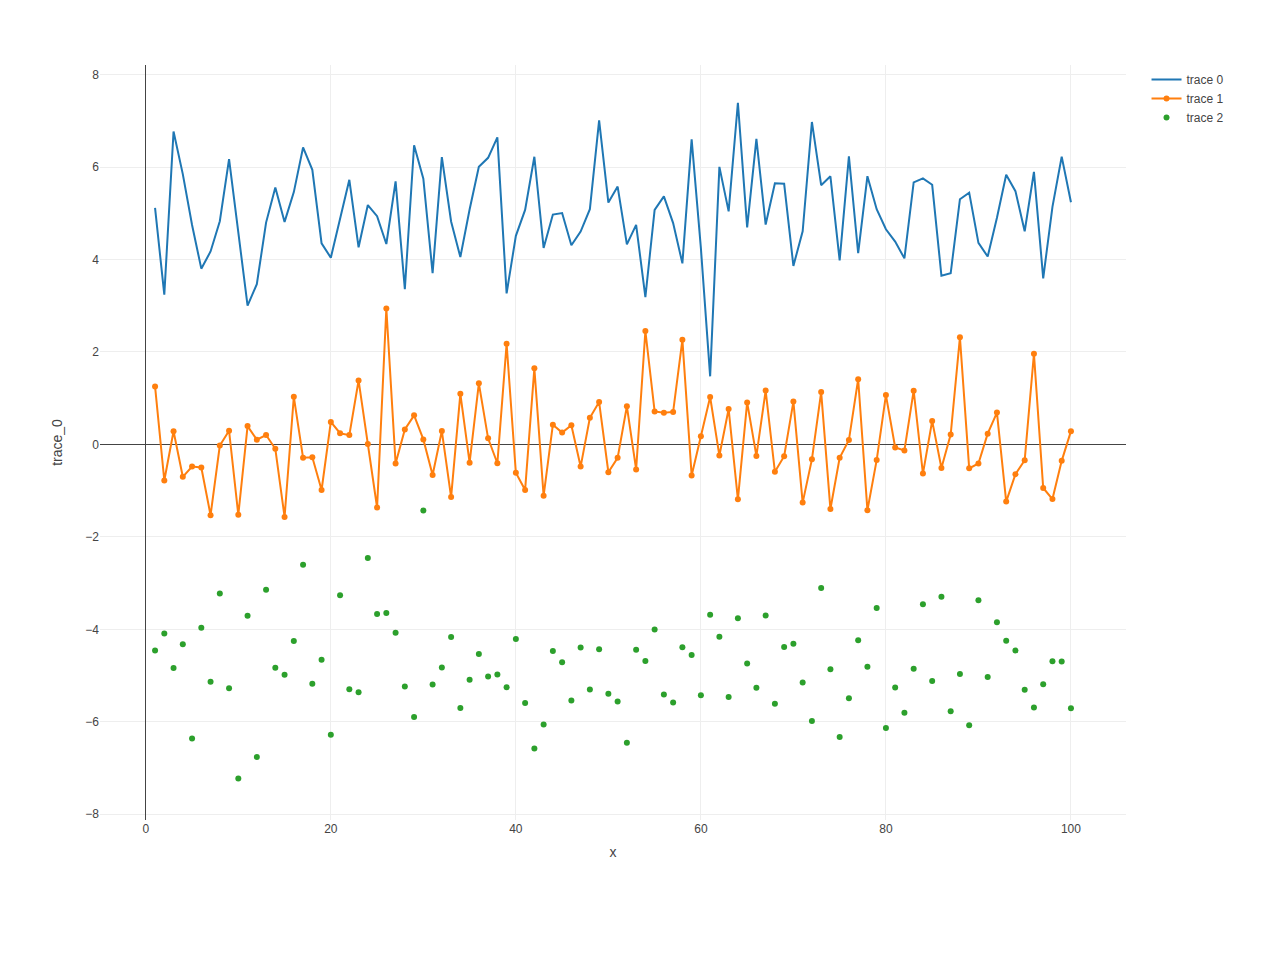
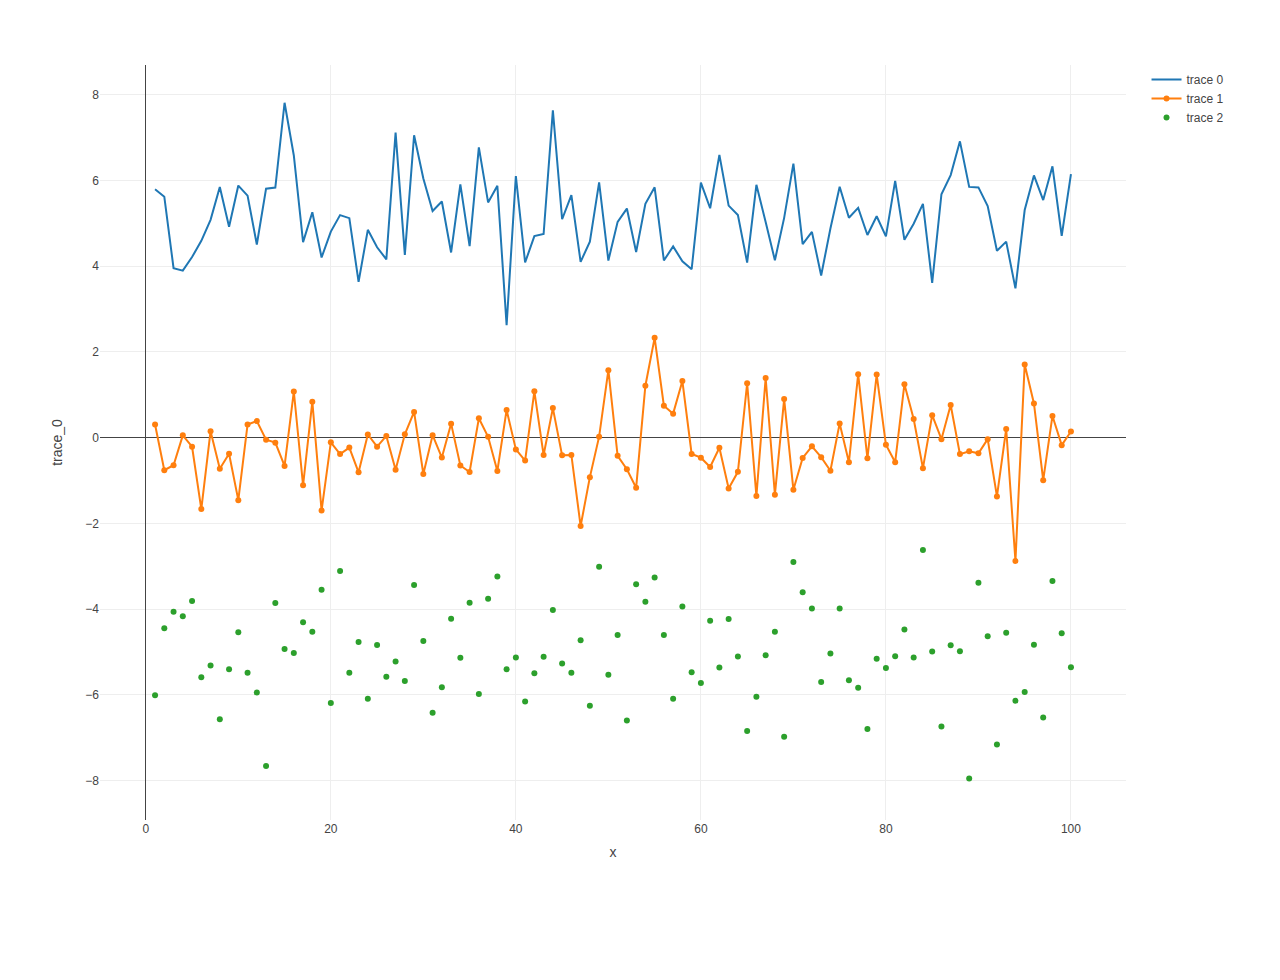
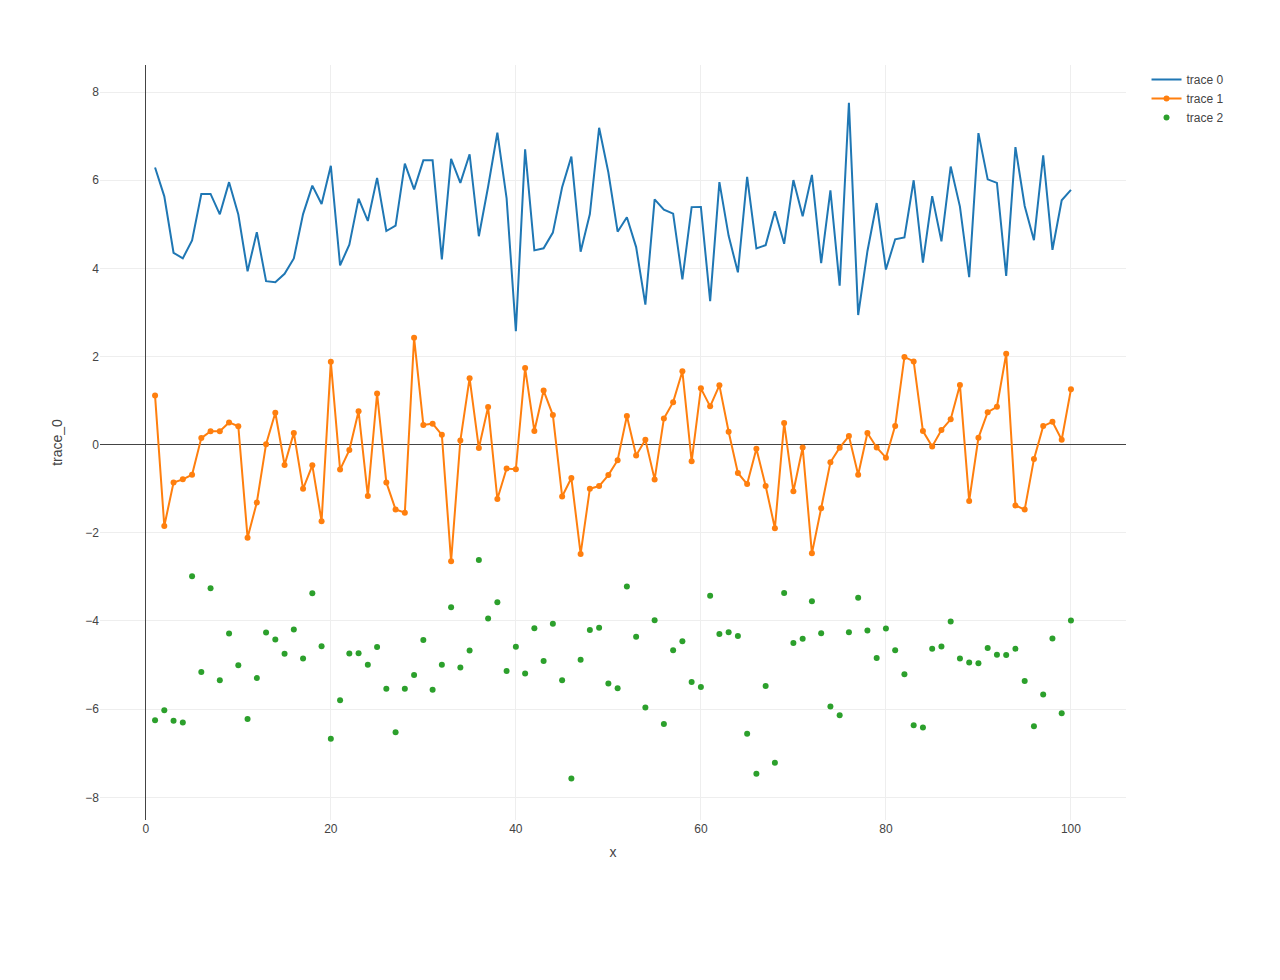
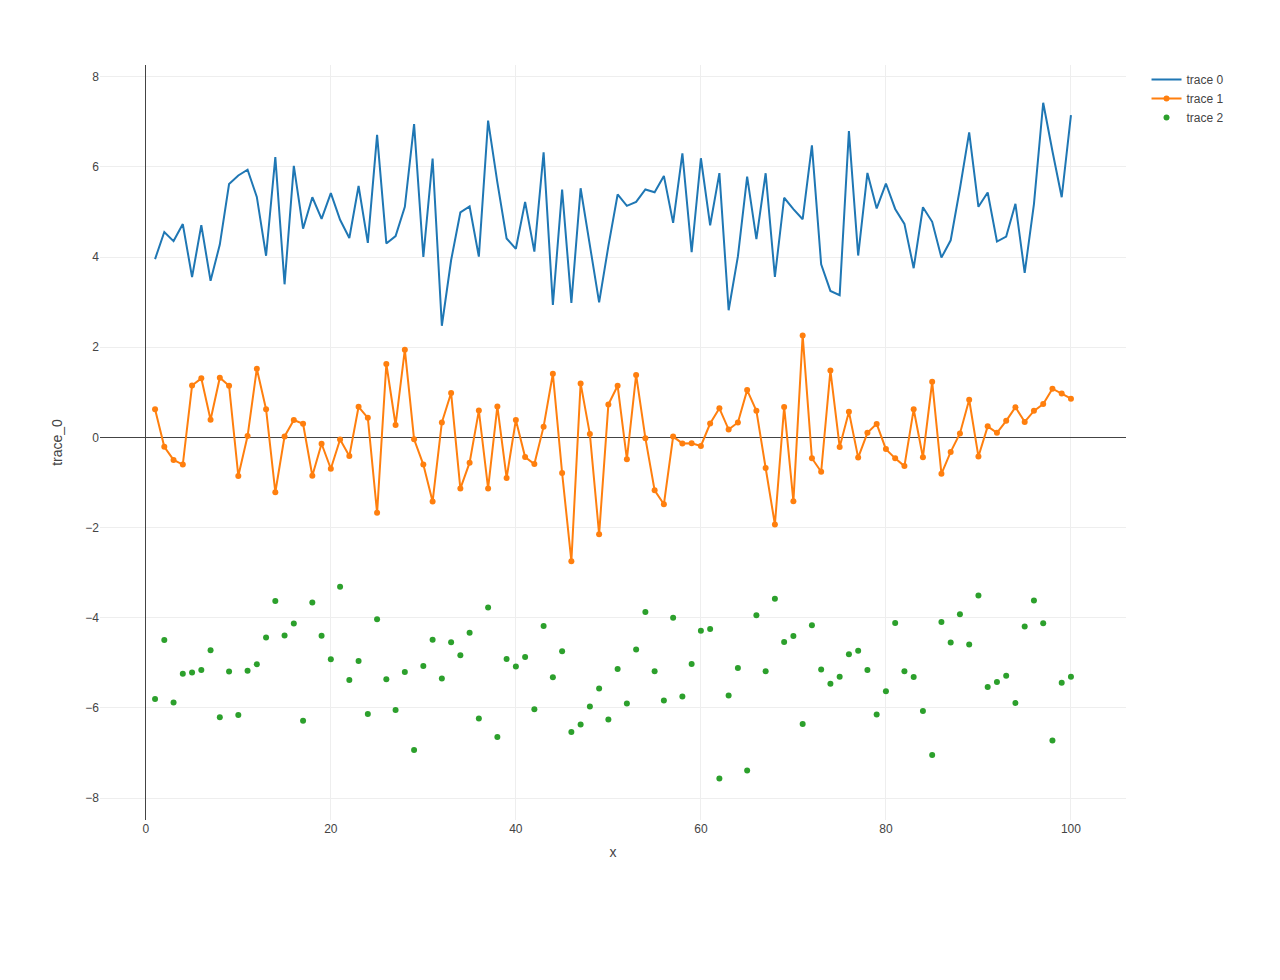
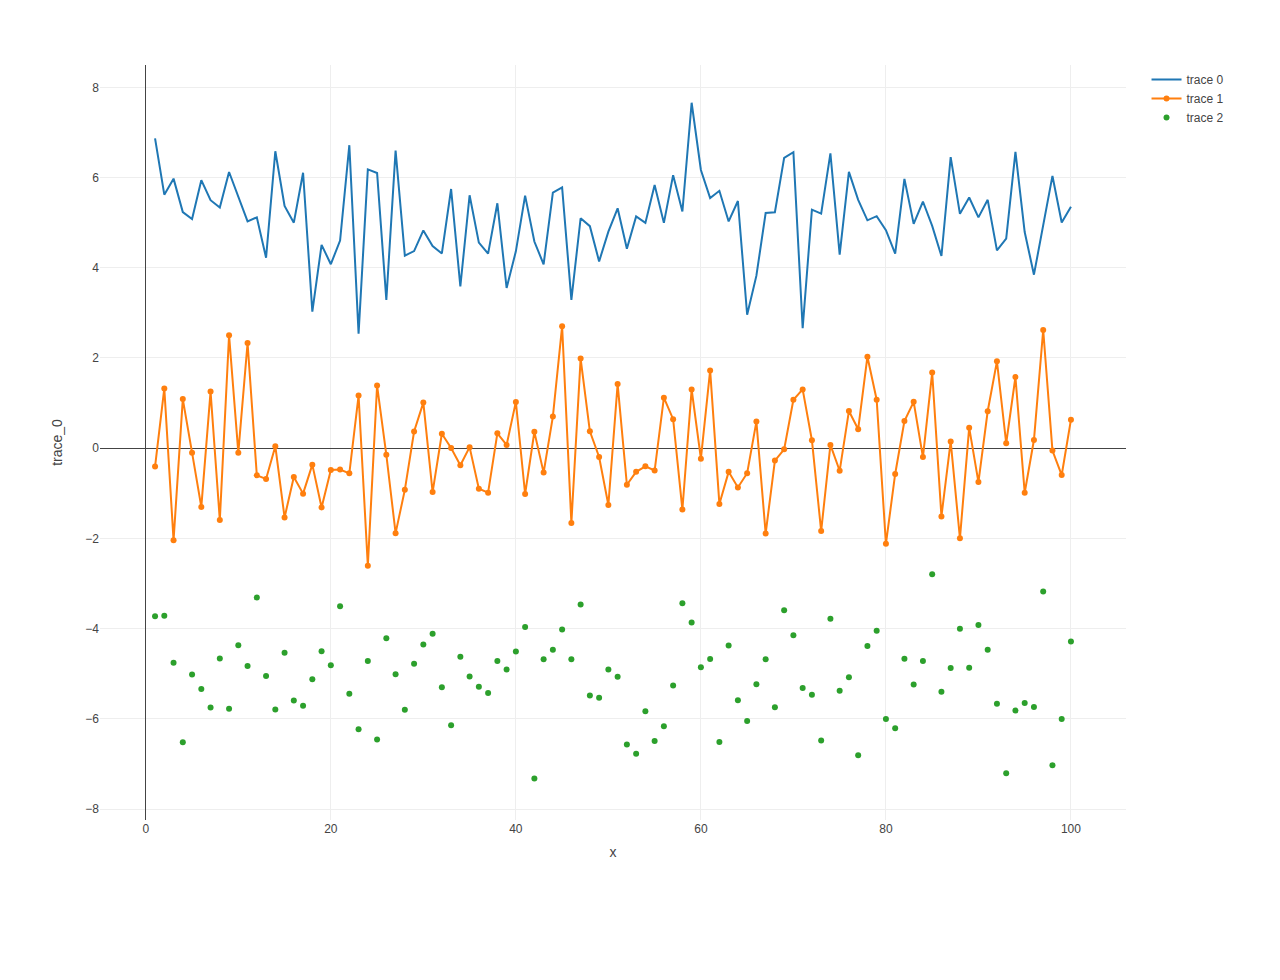
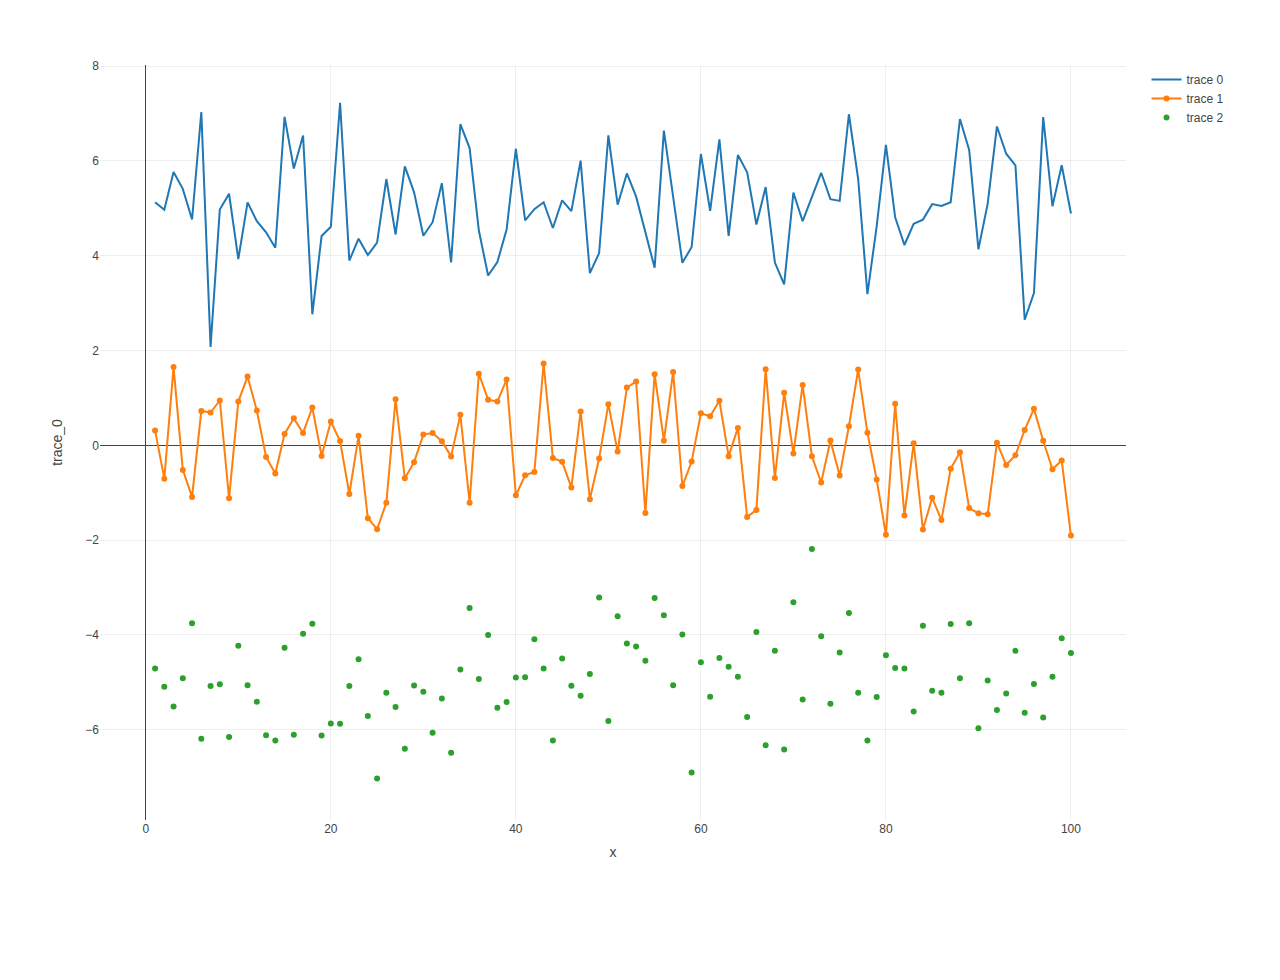
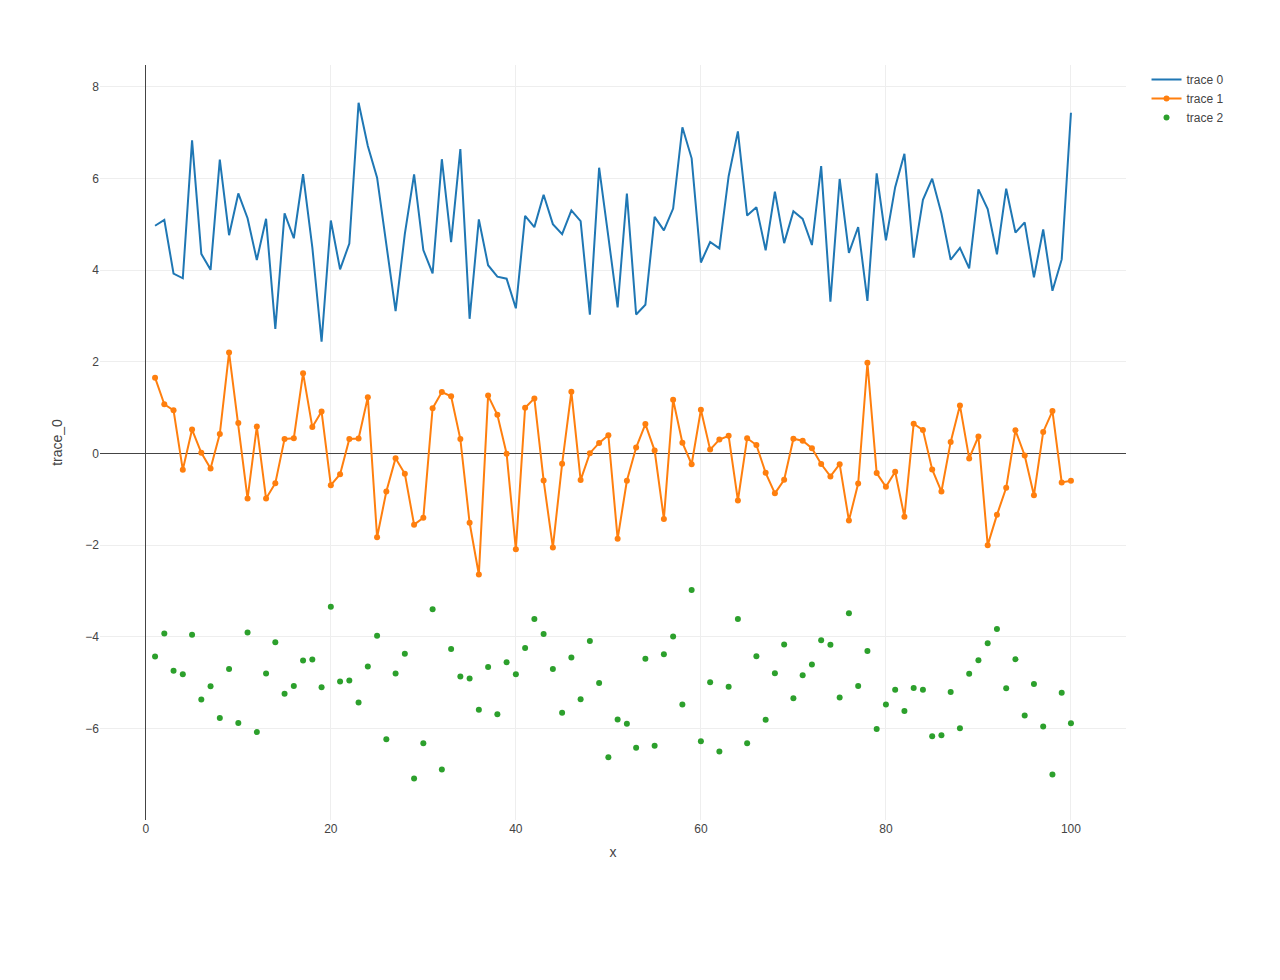
